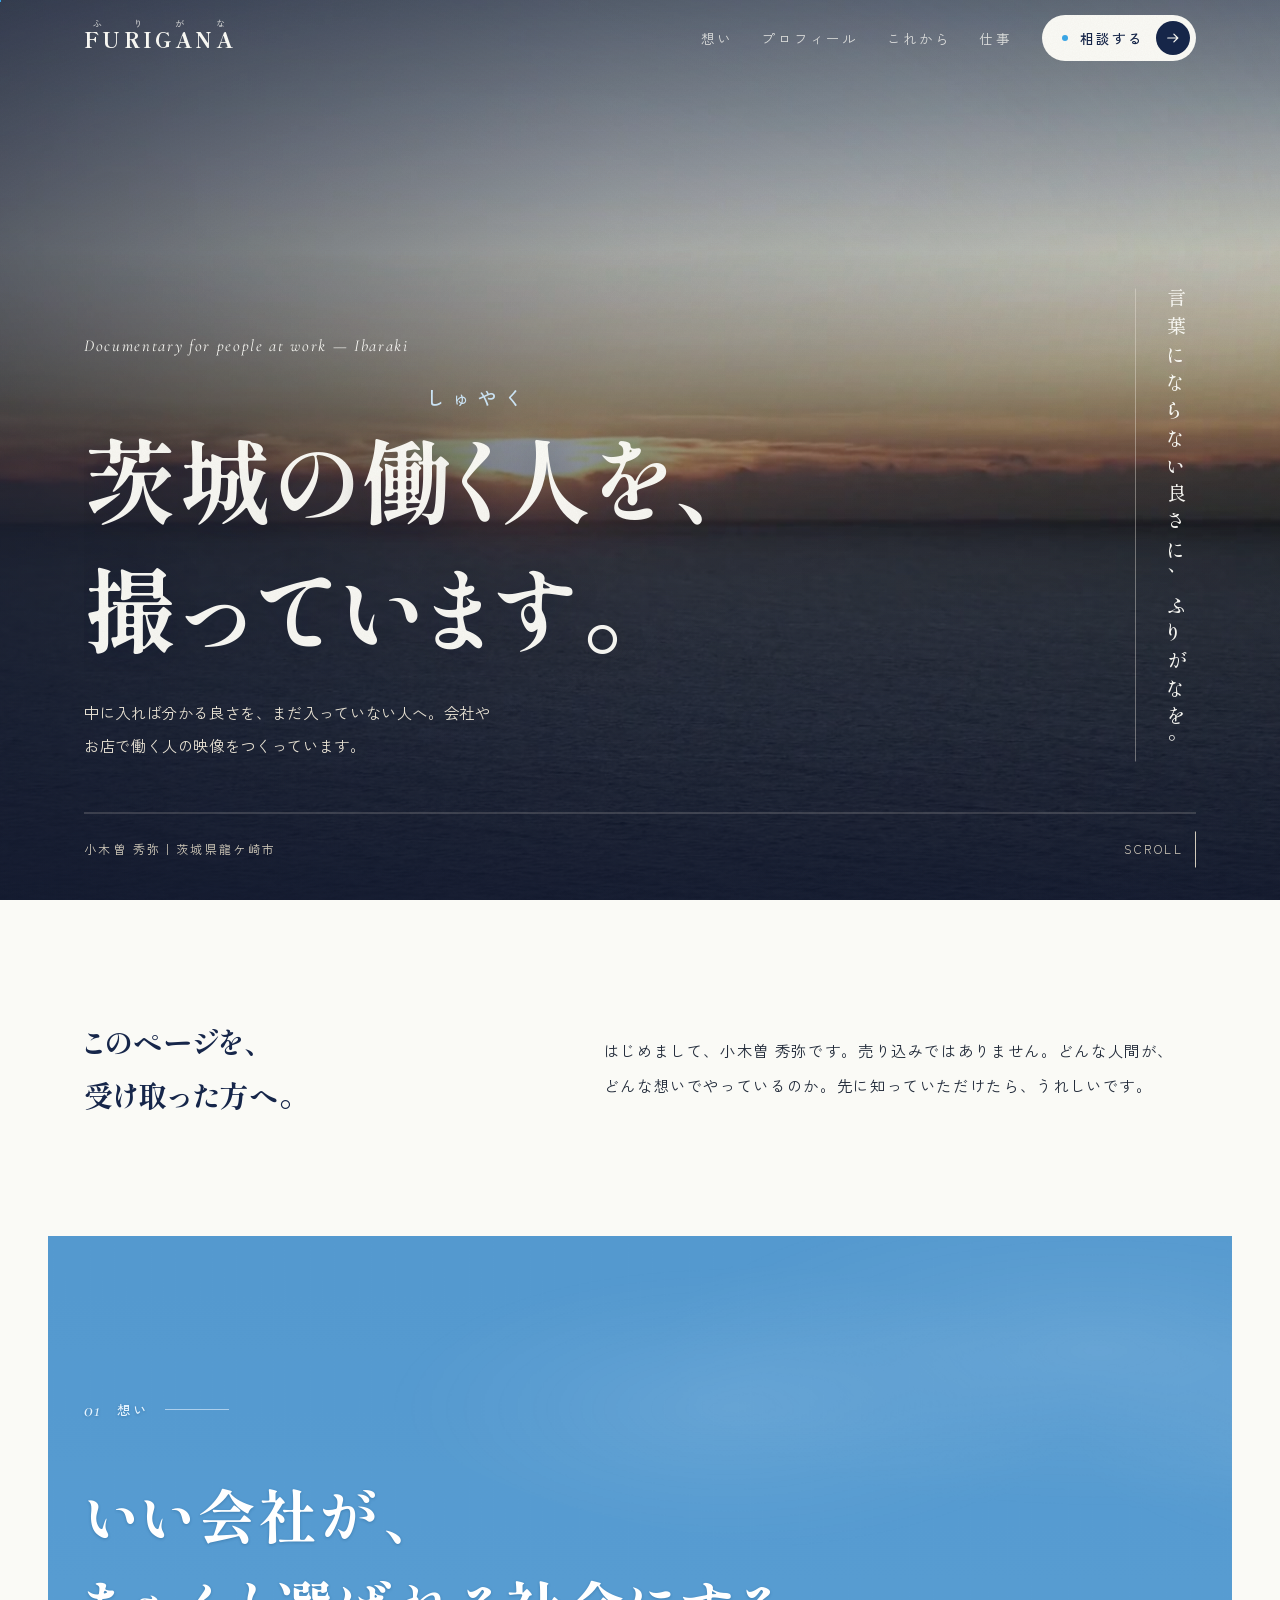
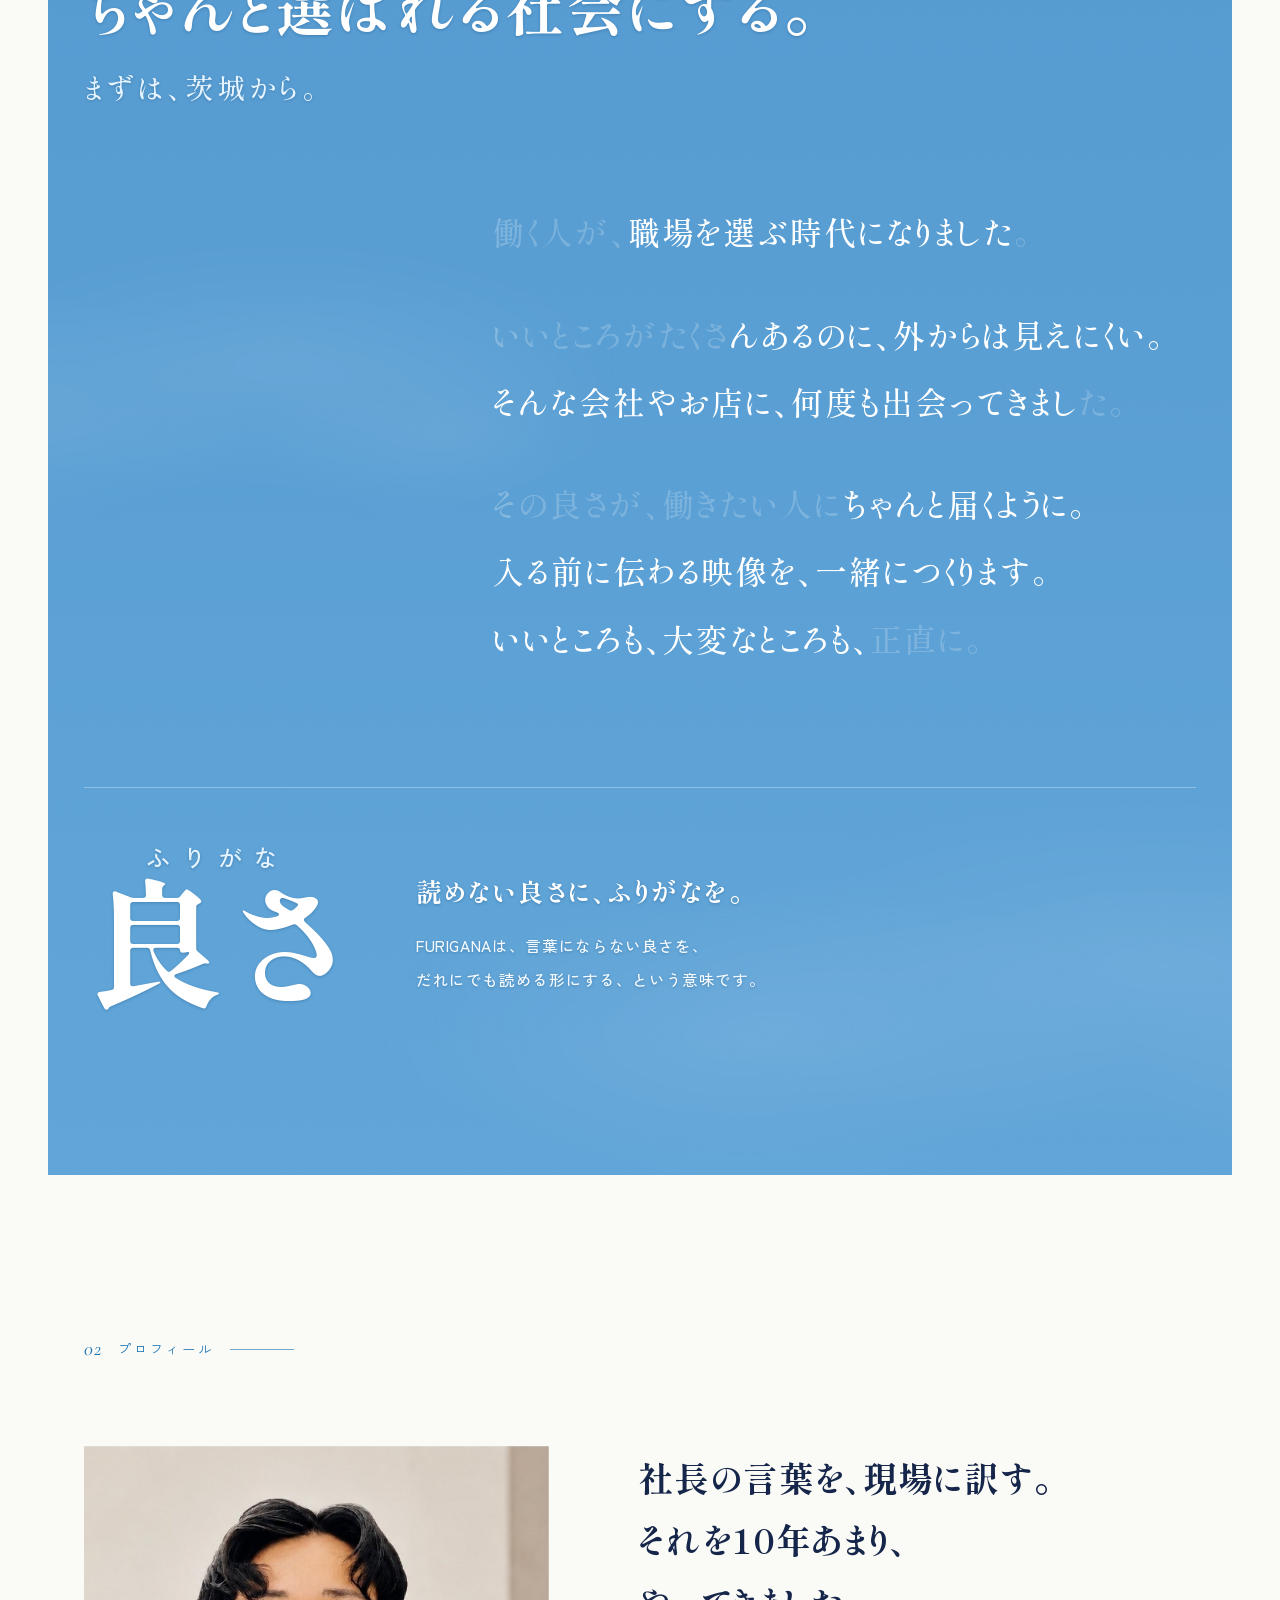
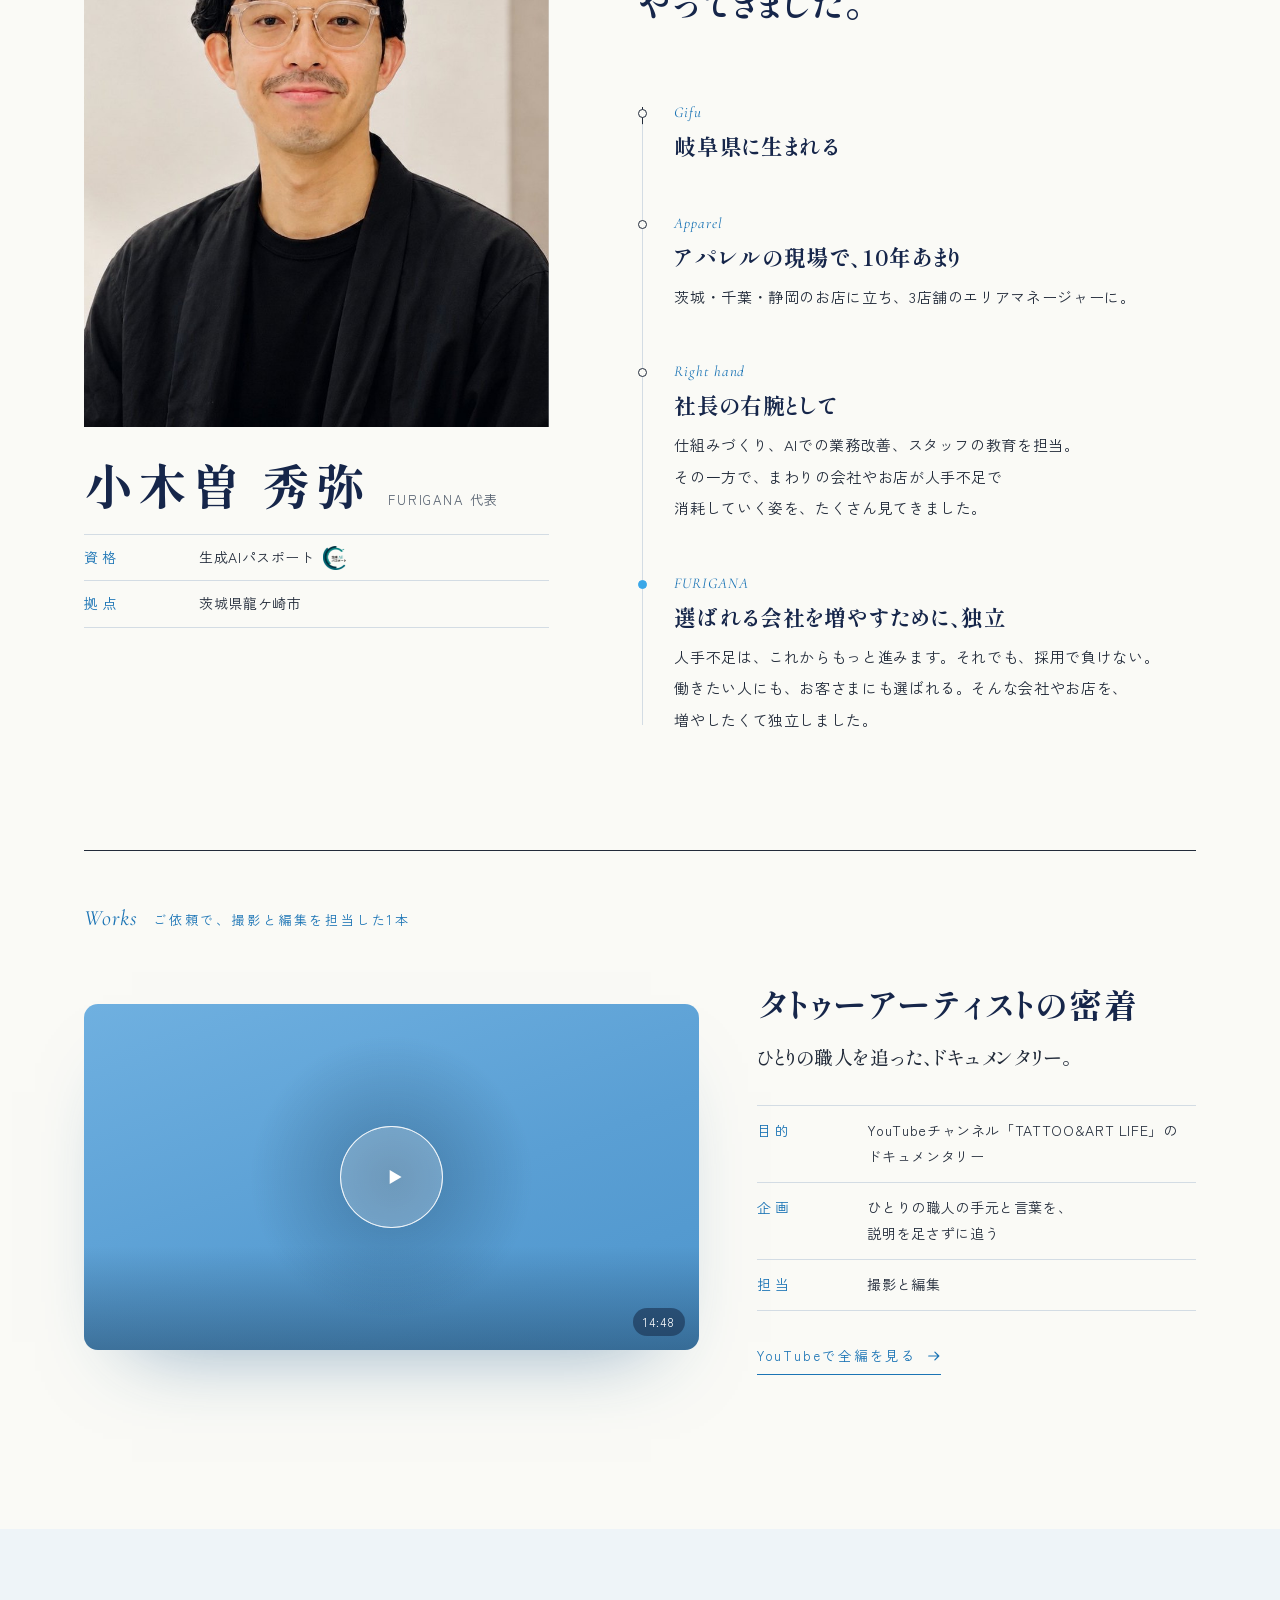
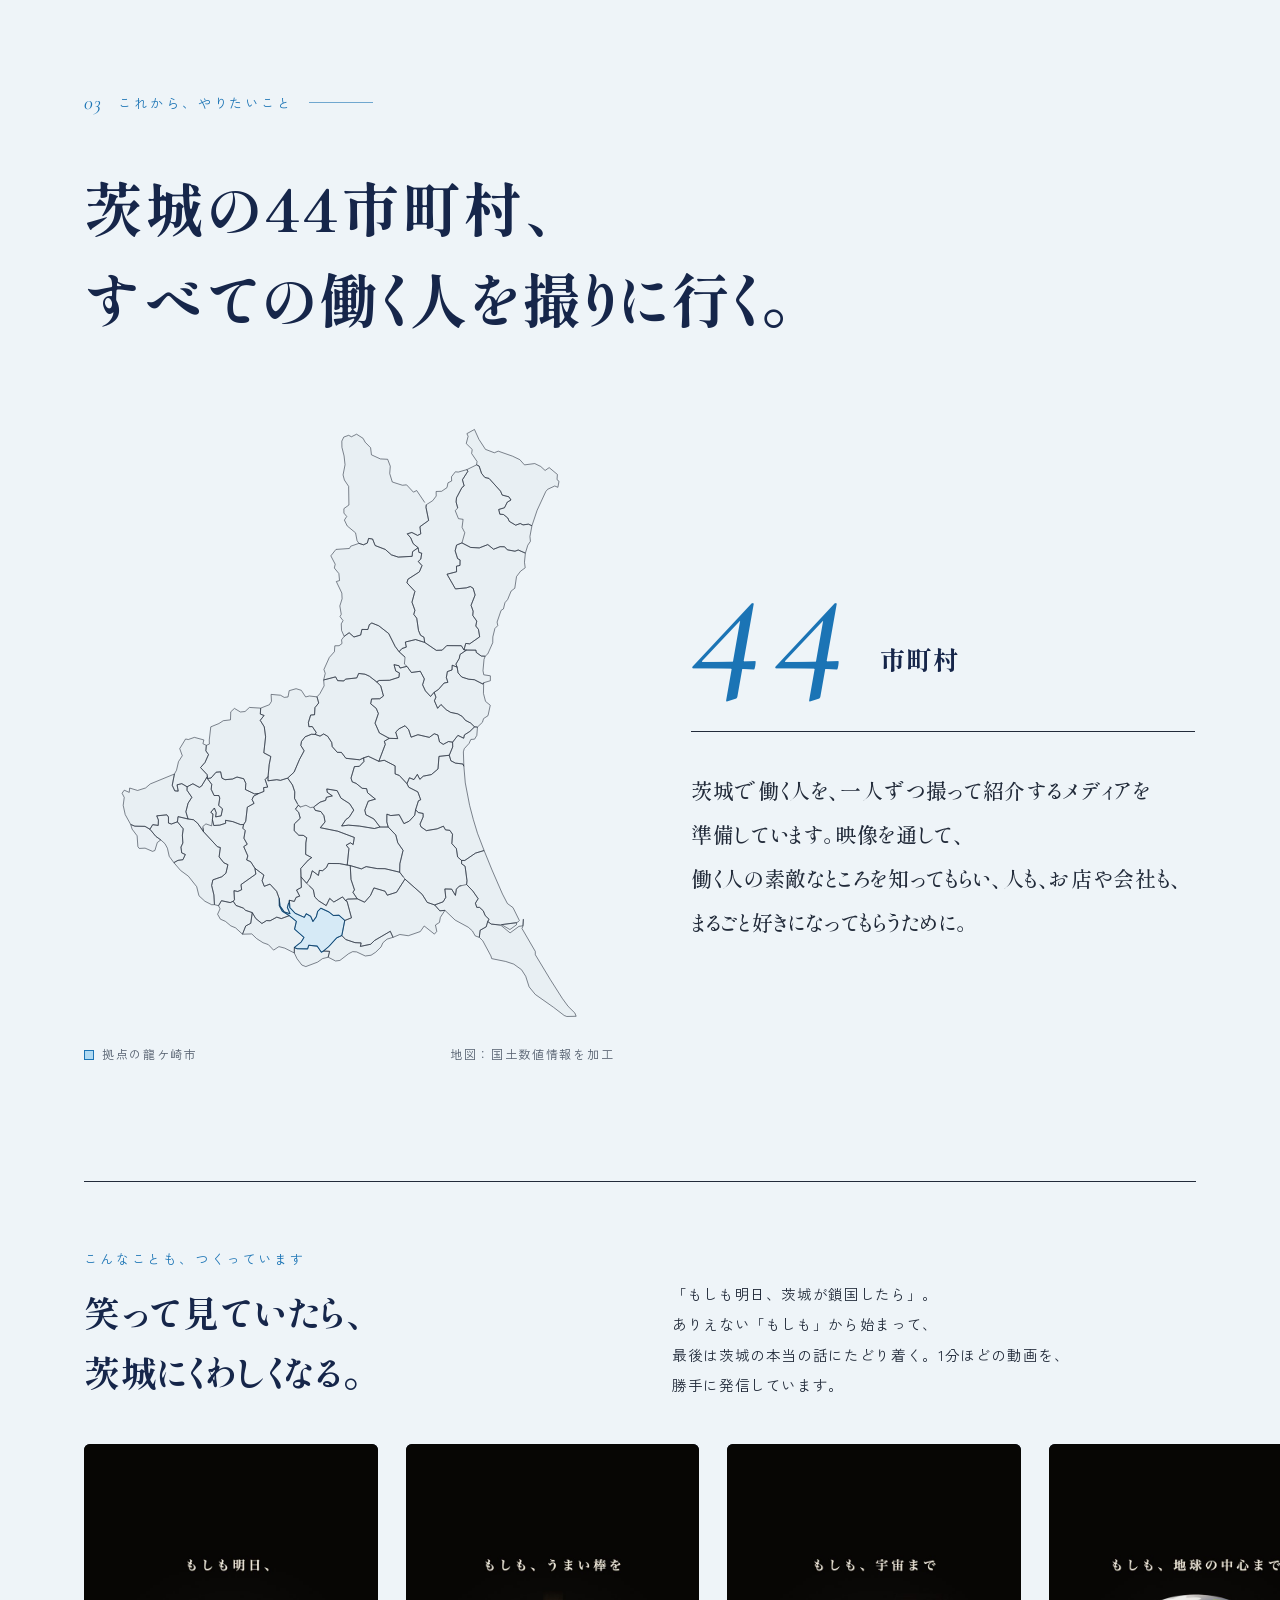
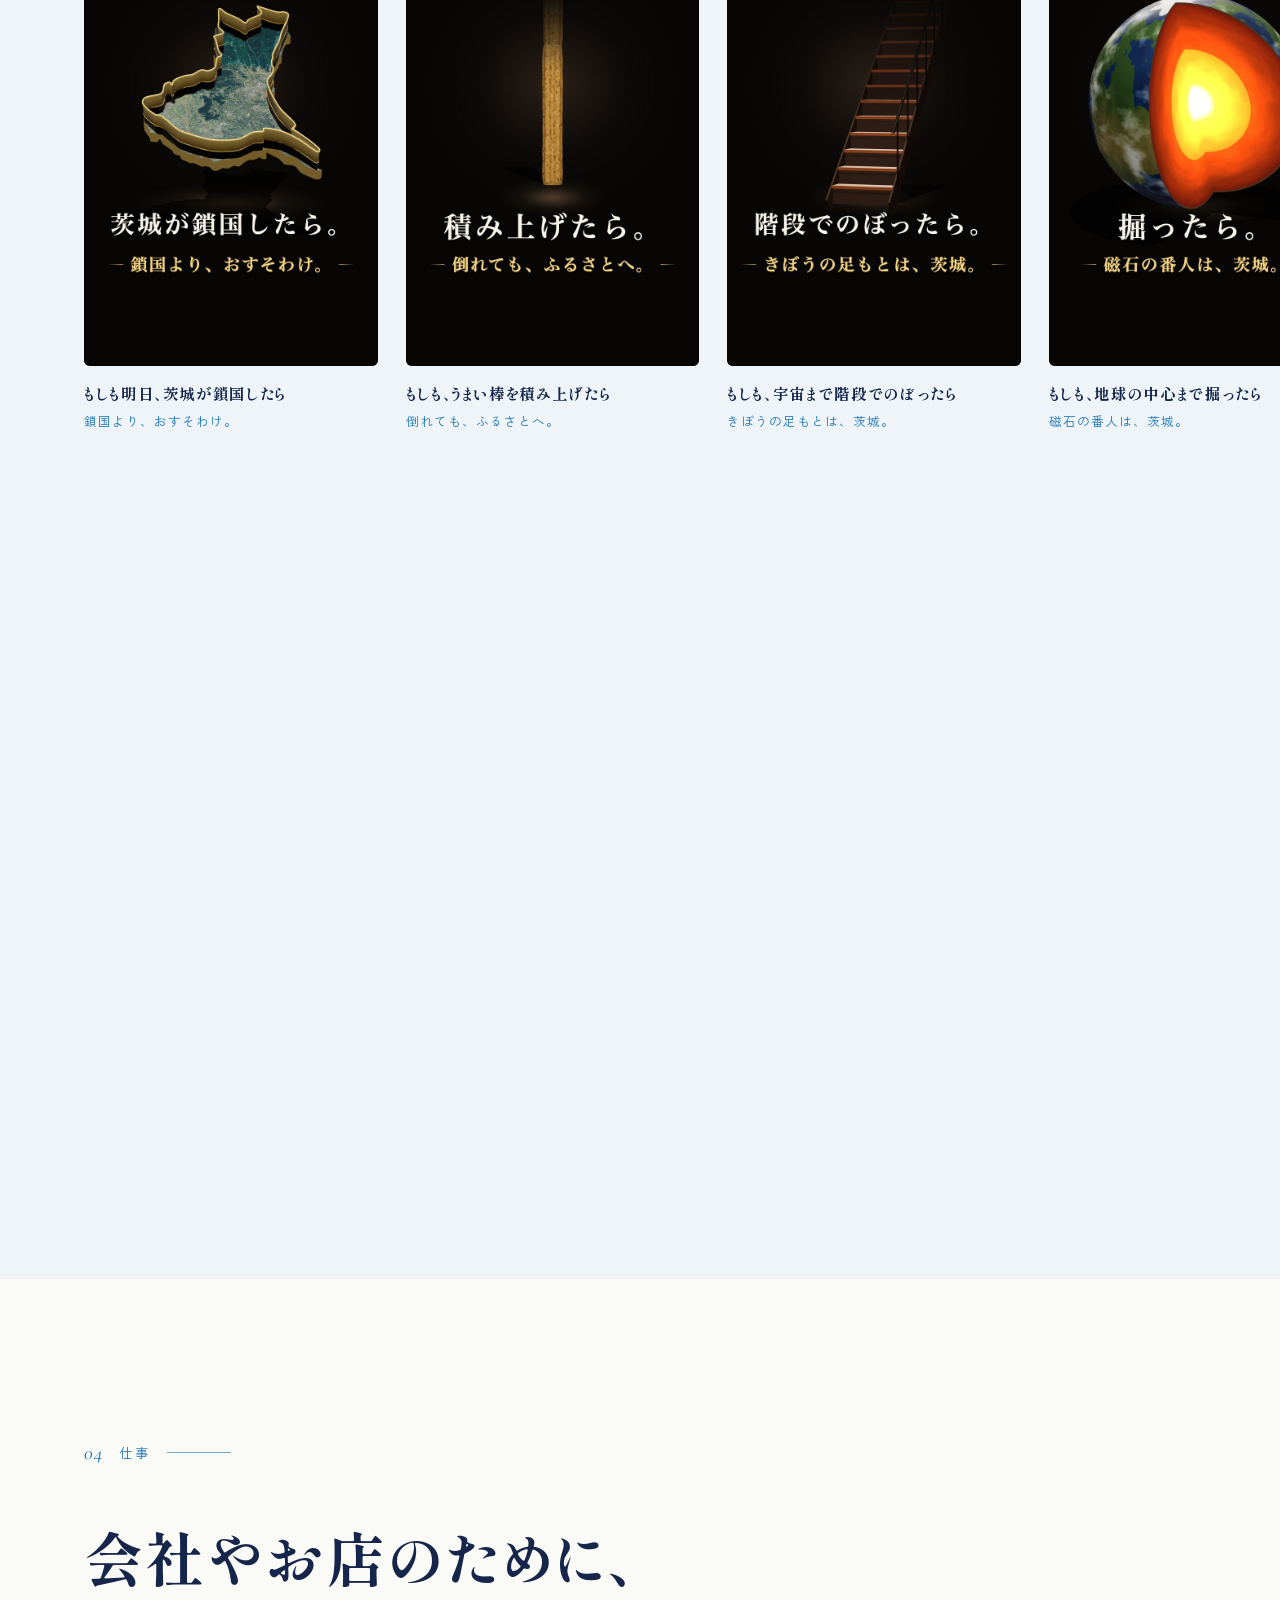
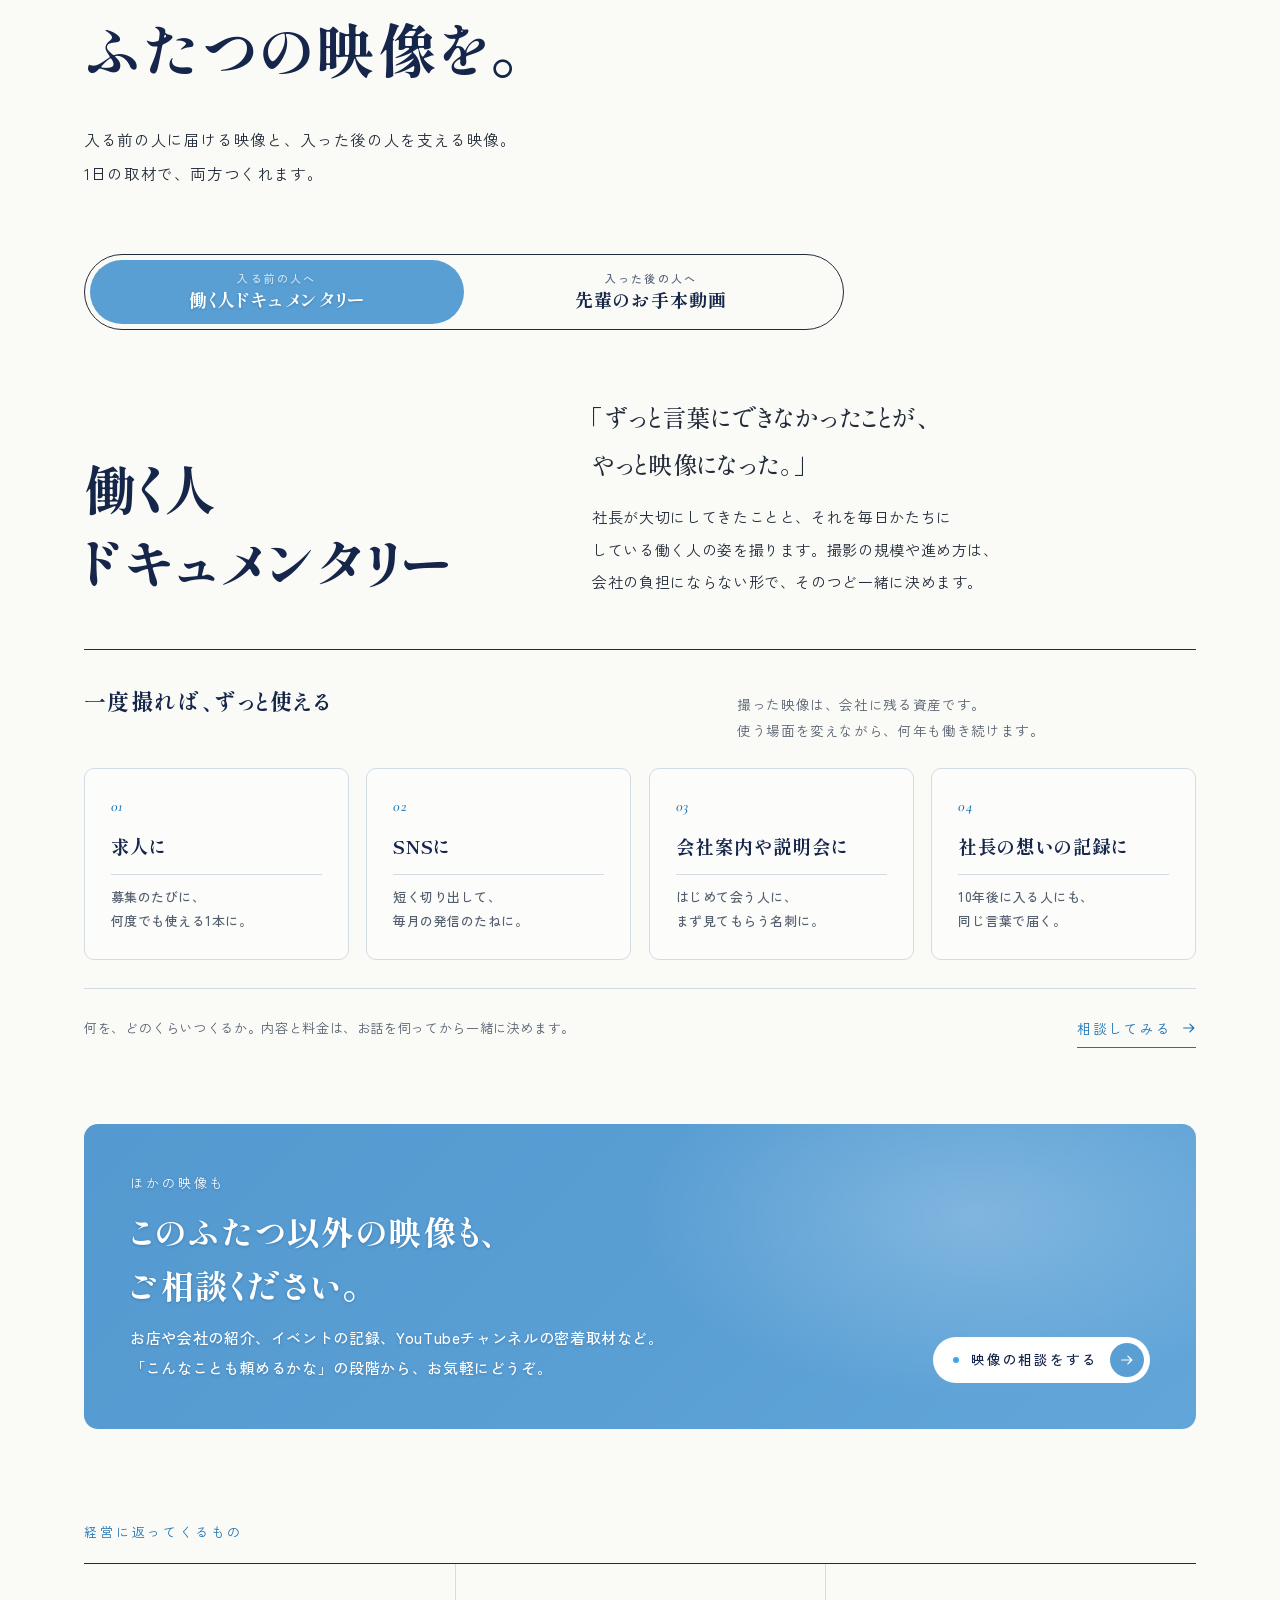
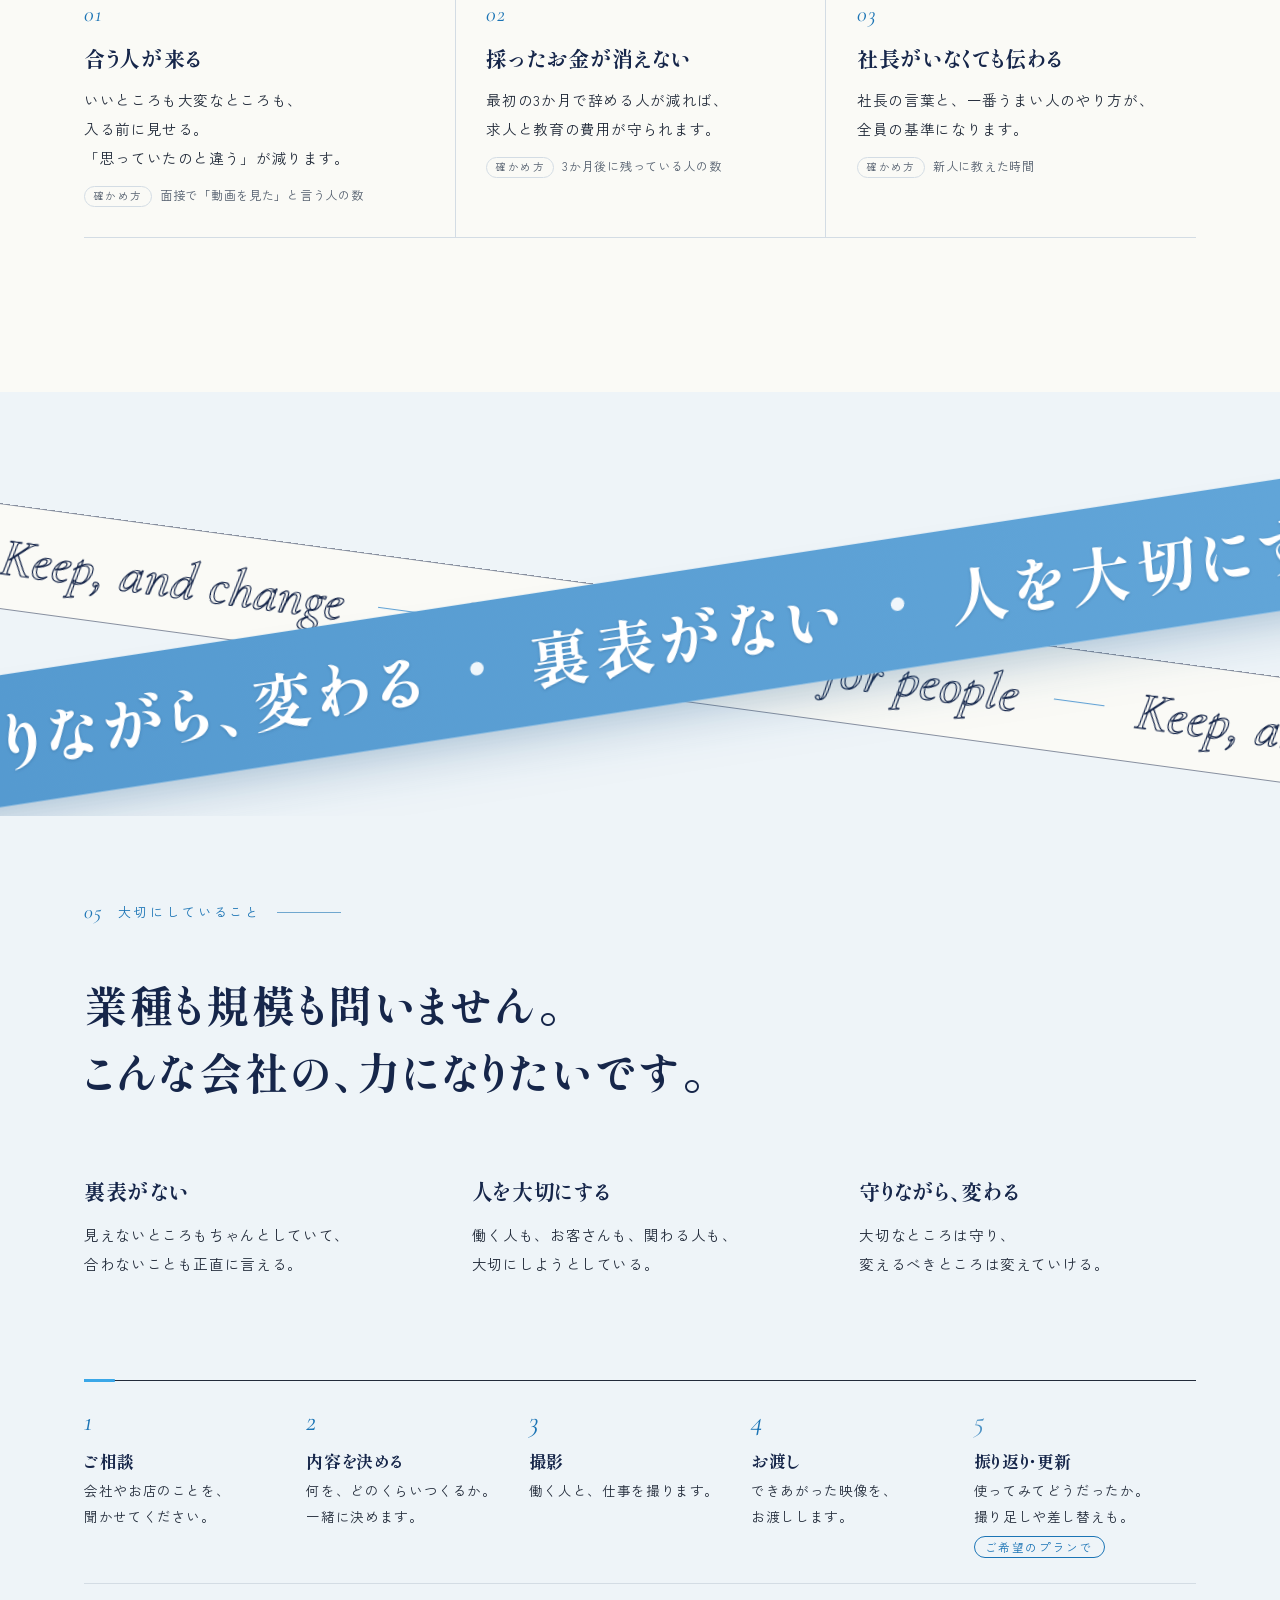
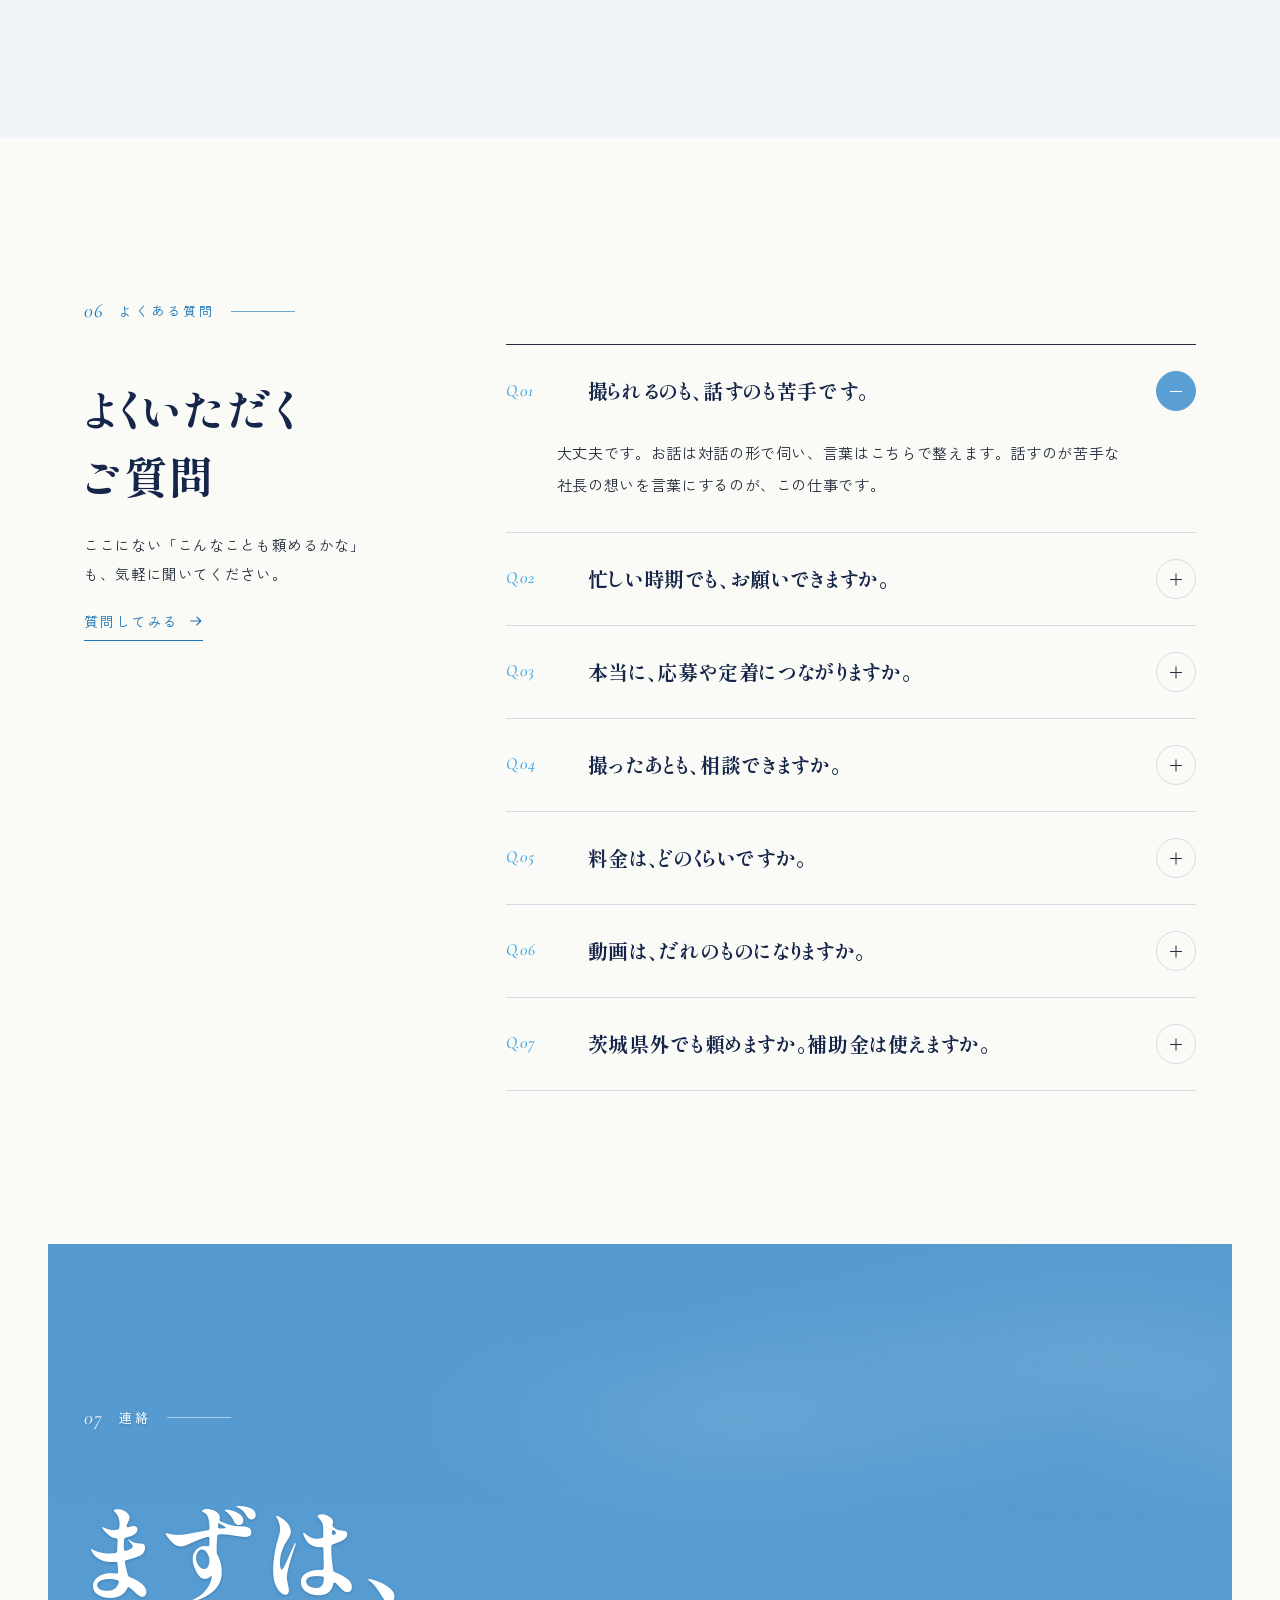
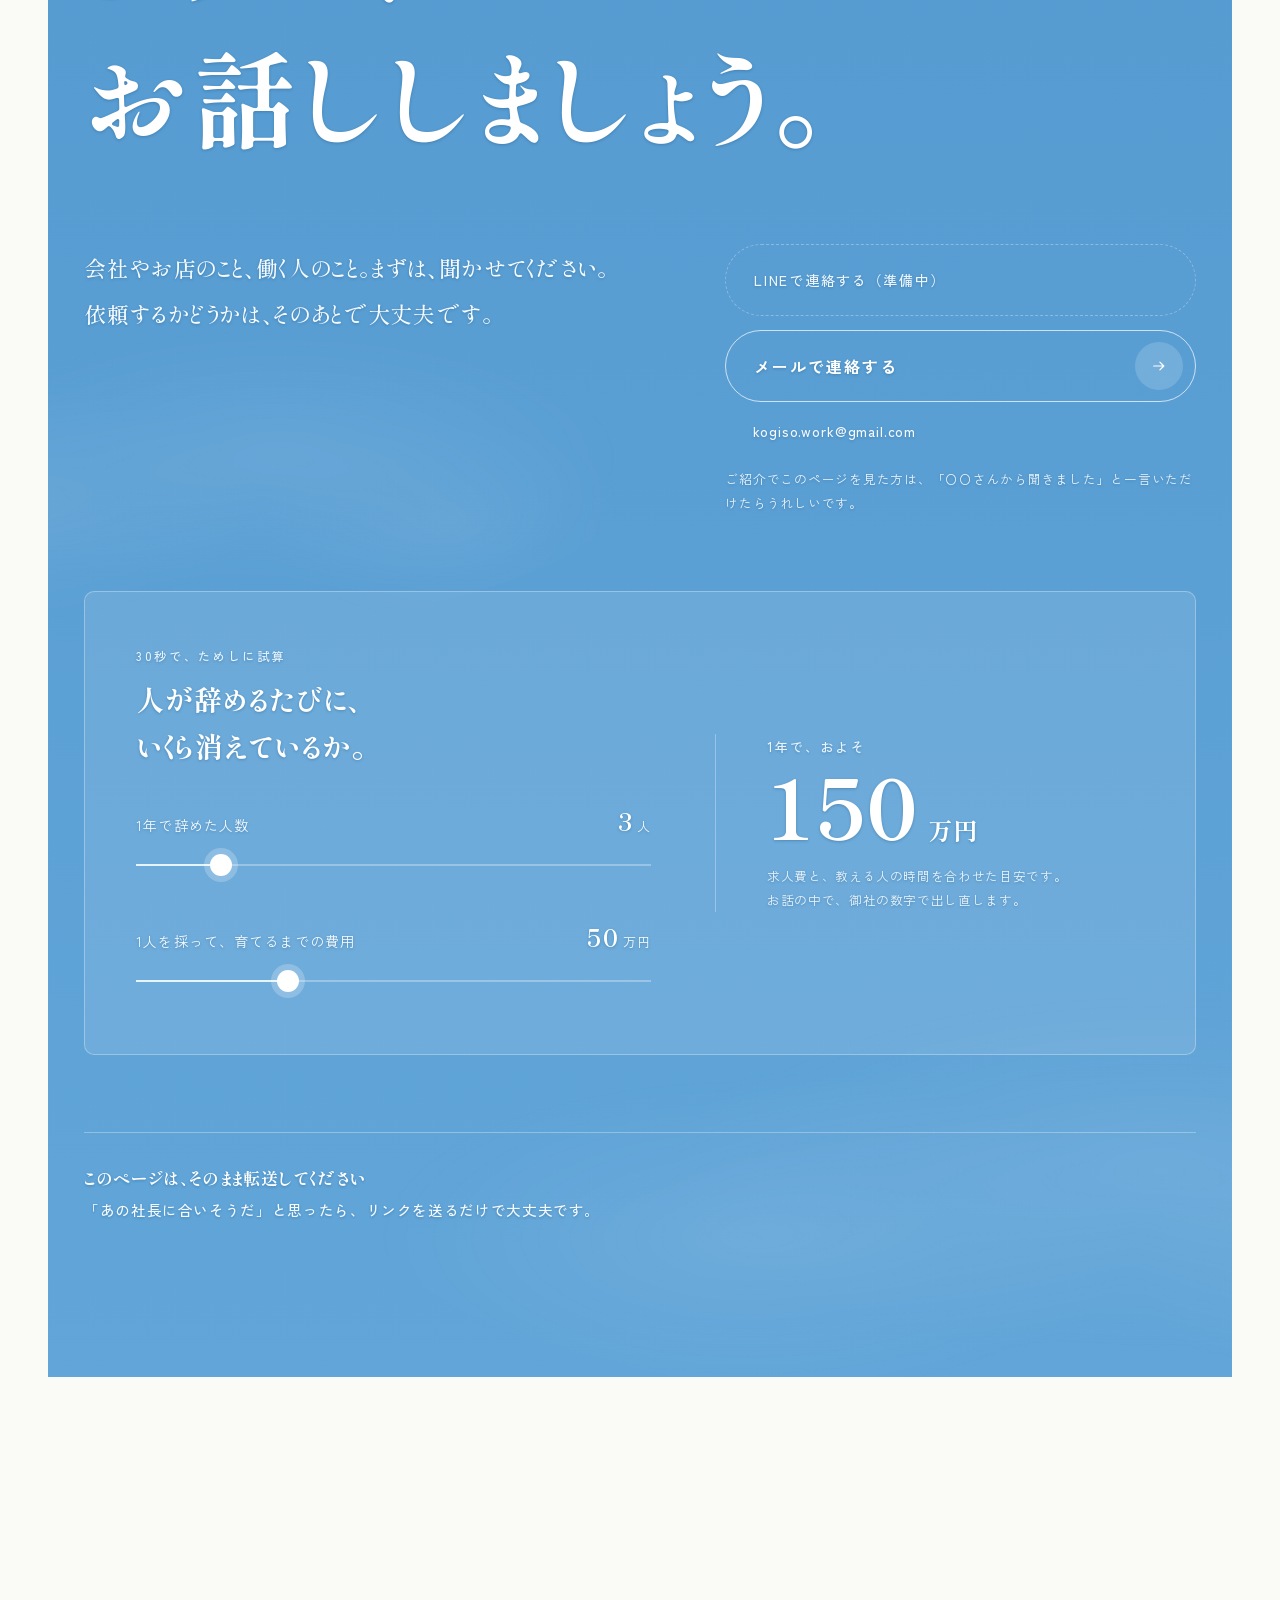
==== index.html @ 8ef6e904 "Add files via upload" ====
<!DOCTYPE html>
<html lang="ja"> <head><meta charset="utf-8"/><meta content="width=device-width, initial-scale=1, viewport-fit=cover" name="viewport"/><title>FURIGANA｜小木曽 秀弥　茨城の働く人を撮っています</title><meta content="茨城県龍ケ崎市を拠点に、会社やお店で働く人の映像をつくっています。働く人ドキュメンタリーと、新人のための先輩のお手本動画。いい会社が、ちゃんと選ばれる社会にする。まずは、茨城から。" name="description"/><meta content="FURIGANA｜茨城の働く人を、撮っています。" property="og:title"/><meta content="言葉にならない良さに、ふりがなを。働く人ドキュメンタリーと、先輩のお手本動画。" property="og:description"/><meta content="website" property="og:type"/><meta content="https://furigana-lp.pages.dev/" property="og:url"/><meta content="summary_large_image" name="twitter:card"/><meta content="https://furigana-lp.pages.dev/images/ogp.jpg" property="og:image"/><meta content="#5A9FD4" name="theme-color"/><link href="data:image/svg+xml,%3Csvg xmlns='http://www.w3.org/2000/svg' viewBox='0 0 64 64'%3E%3Crect width='64' height='64' rx='14' fill='%235A9FD4'/%3E%3Ctext x='32' y='45' font-size='36' text-anchor='middle' fill='%23FFFFFF' font-family='serif'%3E%E3%81%B5%3C/text%3E%3C/svg%3E" rel="icon"/><link href="https://fonts.googleapis.com" rel="preconnect"/><link crossorigin="" href="https://fonts.gstatic.com" rel="preconnect"/><link href="https://fonts.googleapis.com/css2?family=Shippori+Mincho+B1:wght@500;700;800&amp;family=Zen+Kaku+Gothic+New:wght@400;500;700&amp;family=Cormorant+Garamond:ital,wght@0,500;1,500&amp;display=swap" rel="stylesheet"/><script>
  if (!window.matchMedia('(prefers-reduced-motion: reduce)').matches) {
    document.documentElement.classList.add('js-motion');
    // 万一スクリプトが動かなくても、ページが隠れたままにならないように
    setTimeout(function () { if (!window.__ready) document.documentElement.classList.remove('js-motion'); }, 5000);
  }
</script><style>:root{--paper:#fafaf6;--paper2:#eef4f8;--paper3:#e1eaf0;--ink:#222b3a;--sub:#55606f;--rule:#d3dce4;--indigo:#16264a;--indigoRule:#ffffff4d;--night:#131a30;--sky:#5a9fd4;--skyA:#5499cf;--skyB:#62a6d9;--sky2:#5197ce;--skyV:#3aa7e8;--onSoft:#f4faff;--onMute:#eaf5fd;--copper:#1b74b5;--copperL:#bfe3f8;--cream:#fafaf6;--mincho:"Shippori Mincho B1","Hiragino Mincho ProN","Yu Mincho",serif;--gothic:"Zen Kaku Gothic New","Hiragino Sans","Yu Gothic",sans-serif;--latin:"Cormorant Garamond",Georgia,serif;--pad:clamp(20px,5vw,64px);--ease:cubic-bezier(.2,.7,.2,1);--io:cubic-bezier(.76,0,.24,1)}*,:before,:after{box-sizing:border-box}html{-webkit-text-size-adjust:100%}html.lenis,html.lenis body{height:auto}.lenis.lenis-smooth{scroll-behavior:auto!important}.lenis.lenis-stopped{overflow:hidden}body{background:var(--paper);color:var(--ink);font-family:var(--gothic);letter-spacing:.04em;font-feature-settings:"palt" 1;-webkit-font-smoothing:antialiased;text-rendering:optimizelegibility;margin:0;font-size:16px;line-height:2;overflow-x:hidden}body:before{content:"";pointer-events:none;z-index:100;opacity:.3;mix-blend-mode:multiply;background-image:url("data:image/svg+xml,%3Csvg xmlns='http://www.w3.org/2000/svg' width='180' height='180'%3E%3Cfilter id='n'%3E%3CfeTurbulence type='fractalNoise' baseFrequency='.85' numOctaves='3' stitchTiles='stitch'/%3E%3CfeColorMatrix values='0 0 0 0 .35 0 0 0 0 .3 0 0 0 0 .2 0 0 0 .22 0'/%3E%3C/filter%3E%3Crect width='100%25' height='100%25' filter='url(%23n)'/%3E%3C/svg%3E");position:fixed;inset:0}a{color:inherit}img{max-width:100%;display:block}p{margin:0}h1,h2,h3,h4{font-weight:inherit;margin:0}button{font:inherit;color:inherit;cursor:pointer;background:0 0;border:0;padding:0}ruby rt{font-family:var(--gothic);color:var(--copper);letter-spacing:.2em;font-weight:500}::selection{background:var(--copperL);color:var(--indigo)}:focus-visible{outline:2px solid var(--copper);outline-offset:3px}.wrap{max-width:1240px;padding-inline:var(--pad);margin-inline:auto}.latin{font-family:var(--latin);letter-spacing:.04em;font-style:italic}.eyebrow{letter-spacing:.22em;color:var(--copper);align-items:center;gap:16px;font-size:13px;display:flex}.eyebrow:after{content:"";opacity:.6;background:currentColor;flex:0 0 64px;height:1px}.eyebrow .num{font-family:var(--latin);letter-spacing:.06em;font-size:20px;font-style:italic}.dark .eyebrow{color:var(--copperL)}.line{margin-top:-.18em;padding-top:.18em;display:block;overflow:hidden}.line>span{display:inline-block}.intro{z-index:200;color:#fff;pointer-events:none;justify-content:center;align-items:center;display:none;position:fixed;inset:0}.js-motion .intro{pointer-events:auto;display:flex}.intro-p{background:var(--sky);will-change:transform;height:50.5%;position:absolute;left:0;right:0}.intro-top{top:0}.intro-bot{bottom:0}.intro-logo{z-index:1;text-shadow:0 1px 3px #1446734d;flex-direction:column;align-items:center;display:flex;position:relative}.intro b{font-family:var(--mincho);letter-spacing:.22em;margin-right:-.22em;font-size:clamp(30px,4.4vw,52px);font-weight:800}.intro .im{vertical-align:bottom;padding-top:.1em;display:inline-block;overflow:hidden}.intro .im>span{display:inline-block}.js-motion .intro .im>span{transform:translateY(110%)}.js-motion .intro rt span{opacity:0}.js-motion .intro-tag{visibility:hidden}.intro rt{font-family:var(--gothic);letter-spacing:.9em;color:#fff;opacity:.95;font-size:.3em;font-weight:500}.intro rt span{display:inline-block}.intro-line{background:#ffffff47;width:clamp(140px,16vw,220px);height:1px;margin-top:22px;display:block;overflow:hidden}.intro-line i{transform-origin:0;background:#fff;height:100%;display:block;transform:scaleX(0)}.intro-tag{font-family:var(--mincho);letter-spacing:.24em;margin-top:18px;font-size:clamp(13px,1.2vw,15px);font-weight:500}.intro-tag span{display:inline-block}.dark,.menu,.intro,.recommend,.card.is-pick,footer{--cream:#fff;--copper:#e6f4ff;--copperL:#e6f4ff}.wb{display:inline-block}:lang(ja) p,:lang(ja) h1,:lang(ja) h2,:lang(ja) h3,:lang(ja) h4,:lang(ja) dd,:lang(ja) li,:lang(ja) figcaption,:lang(ja) .tab,:lang(ja) .card em,:lang(ja) .card b,:lang(ja) summary{word-break:keep-all;text-wrap:pretty;overflow-wrap:anywhere;line-break:strict}.cursor{will-change:transform;z-index:150;pointer-events:none;background:var(--skyV);min-width:10px;height:10px;color:var(--indigo);letter-spacing:.14em;white-space:nowrap;transition:height .35s var(--ease),min-width .35s var(--ease),padding .35s var(--ease),background .35s,opacity .3s;opacity:0;border-radius:999px;justify-content:center;align-items:center;font-size:12px;font-weight:500;display:none;position:fixed;top:0;left:0;transform:translate(-50%,-50%)}.cursor.on{opacity:1}.cursor:not(.is-link):not(.has-label){box-shadow:0 0 0 2px #ffffffd9}.cursor.is-link{background:#3aa7e833;border:1px solid #ffffffb3;min-width:44px;height:44px}.cursor.has-label{background:var(--cream);height:38px;padding:0 16px;box-shadow:0 6px 24px #131a3038}@media (hover:hover) and (pointer:fine){.js-motion .cursor{display:flex}}.progress{z-index:60;background:var(--skyV);transform-origin:0;height:2px;position:fixed;top:0;left:0;right:0;transform:scaleX(0)}.nav{z-index:50;color:var(--cream);border-bottom:1px solid #0000;transition:background .5s,color .5s,border-color .5s;position:fixed;top:0;left:0;right:0}.nav.is-scrolled{color:var(--indigo);background:#fafaf6f5;border-bottom-color:#d3dce4cc}.nav.menu-open{color:#fff;-webkit-backdrop-filter:none;background:0 0;border-bottom-color:#0000}.nav .wrap{justify-content:space-between;align-items:center;gap:16px;height:76px;display:flex}.brand{align-items:baseline;text-decoration:none;display:flex}.brand b{font-family:var(--mincho);letter-spacing:.16em;font-size:21px;font-weight:800;line-height:1.6}.brand rt{color:currentColor;opacity:.7;font-size:9px}.nav-r{align-items:center;gap:clamp(20px,2.4vw,36px);display:flex}.nav ul{letter-spacing:.16em;align-items:center;gap:clamp(20px,2.2vw,32px);margin:0;padding:0;font-size:13.5px;list-style:none;display:flex}.nav ul a{opacity:.82;padding:8px 0;text-decoration:none;transition:opacity .3s;position:relative}.nav ul a:hover,.nav ul a.is-active{opacity:1}.nav ul a:after{content:"";transform-origin:100%;height:1px;transition:transform .5s var(--ease);background:currentColor;position:absolute;bottom:2px;left:0;right:0;transform:scaleX(0)}.nav ul a:hover:after,.nav ul a.is-active:after{transform-origin:0;transform:scaleX(1)}.pill{letter-spacing:.14em;white-space:nowrap;background:var(--cream);height:46px;color:var(--indigo);transition:background .4s,color .4s,transform .4s var(--ease);border-radius:999px;align-items:center;gap:12px;padding:0 6px 0 20px;font-size:13.5px;font-weight:500;text-decoration:none;display:inline-flex}.pill .dot{background:var(--skyV);border-radius:50%;width:6px;height:6px;animation:2.4s ease-out infinite dot;box-shadow:0 0 #3aa7e880}@keyframes dot{0%{box-shadow:0 0 #3aa7e88c}70%,to{box-shadow:0 0 0 9px #3aa7e800}}.pill .arr{background:var(--indigo);width:34px;height:34px;color:var(--cream);border-radius:50%;place-items:center;transition:background .4s,color .4s;display:grid;overflow:hidden}.pill .arr svg{transition:transform .5s var(--ease)}.pill:hover .arr svg{transform:translate(3px)}.pill:hover{background:var(--copperL)}.nav.is-scrolled:not(.menu-open) .pill{background:var(--sky);color:#fff}.nav.is-scrolled:not(.menu-open) .pill .arr{color:var(--sky);background:#fff}.nav.is-scrolled:not(.menu-open) .pill .dot{background:#fff}.nav.is-scrolled:not(.menu-open) .pill:hover{background:var(--sky2)}.menu-btn{opacity:.9;border:1px solid;border-radius:50%;width:46px;height:46px;display:none;position:relative}.menu-btn i{height:1px;transition:transform .5s var(--ease),top .5s var(--ease);background:currentColor;position:absolute;left:14px;right:14px}.menu-btn i:first-child{top:19px}.menu-btn i:last-child{top:26px}.menu-open .menu-btn i:first-child{top:22px;transform:rotate(45deg)}.menu-open .menu-btn i:last-child{top:22px;transform:rotate(-45deg)}.menu{z-index:49;background:var(--sky);color:var(--cream);padding:96px var(--pad) 40px;clip-path:inset(0 0 100%);visibility:hidden;transition:clip-path .8s var(--io),visibility 0s .8s;flex-direction:column;justify-content:center;display:flex;position:fixed;inset:0}.menu.is-open{clip-path:inset(0);visibility:visible;transition:clip-path .8s var(--io)}.menu a{border-bottom:1px solid var(--indigoRule);font-family:var(--mincho);letter-spacing:.1em;opacity:0;transition:opacity .6s,transform .8s var(--ease);align-items:baseline;gap:18px;padding:14px 0;font-size:30px;font-weight:700;text-decoration:none;display:flex;transform:translateY(18px)}.menu.is-open a{opacity:1;transform:none}.menu a:first-child{transition-delay:.25s}.menu a:nth-child(2){transition-delay:.31s}.menu a:nth-child(3){transition-delay:.37s}.menu a:nth-child(4){transition-delay:.43s}.menu a:nth-child(5){transition-delay:.49s}.menu a .latin{color:var(--copperL);font-size:16px;font-weight:500}.menu p{letter-spacing:.2em;color:var(--onMute);margin-top:32px;font-size:12.5px}@media (width<=860px){.nav ul{display:none}.menu-btn{flex:0 0 42px;width:42px;height:42px;display:block}.menu-btn i{left:13px;right:13px}.menu-btn i:first-child{top:17px}.menu-btn i:last-child{top:24px}.menu-open .menu-btn i:first-child,.menu-open .menu-btn i:last-child{top:20px}.nav .wrap{height:68px}.nav-r{gap:10px}.nav .pill{gap:10px;height:42px;padding:0 5px 0 16px;font-size:13px}.nav .pill .arr{width:32px;height:32px}.brand b{font-size:19px}}@media (width<=430px){.nav .pill .dot{display:none}}.hero{height:100svh;min-height:600px;max-height:1100px;color:var(--cream);background:var(--night);align-items:flex-end;display:flex;position:relative;overflow:hidden}.hero-media{will-change:transform;position:absolute;inset:0}.hero-media video{object-fit:cover;width:100%;height:100%;position:absolute;inset:0}.hero:after{content:"";pointer-events:none;background:linear-gradient(90deg,#131a309e 0%,#131a3047 48%,#131a300d 100%),linear-gradient(#131a308c 0%,#131a301a 28%,#131a304d 58%,#131a30e6 100%);position:absolute;inset:0}.hero-inner{z-index:2;width:100%;padding-bottom:clamp(20px,3vw,32px);position:relative}.hero-grid{grid-template-columns:minmax(0,1fr) auto;align-items:end;gap:clamp(32px,6vw,96px);display:grid}.hero-kicker{font-family:var(--latin);color:var(--cream);opacity:.92;letter-spacing:.1em;font-size:clamp(15px,1.3vw,18px);font-style:italic}.hero h1{font-family:var(--mincho);letter-spacing:.03em;text-shadow:0 2px 40px #131a3059;margin-top:clamp(14px,1.6vw,22px);font-size:clamp(40px,7.2vw,108px);font-weight:700;line-height:1.4}.hero h1 rt{letter-spacing:.42em;color:#cfe8fa;font-size:.2em}.hero-lead{color:#ede7d9;max-width:30em;margin-top:clamp(18px,2vw,28px);font-size:clamp(15px,1.2vw,17px);line-height:2.1}.hero-v{writing-mode:vertical-rl;font-family:var(--mincho);letter-spacing:.46em;border-left:1px solid #f3eee366;padding-left:22px;font-size:clamp(17px,1.5vw,21px);font-weight:500;line-height:2}.hero-foot{letter-spacing:.2em;color:#d9d2c2;border-top:1px solid #f3eee359;justify-content:space-between;align-items:center;gap:16px;margin-top:clamp(28px,4vw,52px);padding-top:18px;font-size:12px;display:flex}.scroll-cue{align-items:center;gap:12px;display:flex}.scroll-cue i{transform-origin:top;width:1px;height:36px;animation:cue 2.4s var(--ease) infinite;background:currentColor;display:block}@keyframes cue{0%{transform:scaleY(0)}45%{transform-origin:top;transform:scaleY(1)}55%{transform-origin:bottom;transform:scaleY(1)}to{transform-origin:bottom;transform:scaleY(0)}}@media (width<=760px){.hero-grid{grid-template-columns:1fr}.hero-v{display:none}.hero h1{line-height:1.5}}.referral{grid-template-columns:minmax(0,1fr) minmax(0,1.3fr);align-items:center;gap:clamp(20px,5vw,80px);padding-block:clamp(72px,9vw,128px);display:grid}.referral h2{font-family:var(--mincho);color:var(--indigo);font-size:clamp(22px,2.3vw,30px);font-weight:700;line-height:1.8}.referral p{font-size:15.5px;line-height:2.3}@media (width<=760px){.referral{grid-template-columns:1fr}}.from{letter-spacing:.16em;color:var(--copper);align-items:center;gap:10px;margin-bottom:14px;font-size:13px;display:inline-flex}.from:before{content:"";background:currentColor;width:28px;height:1px}.from[hidden]{display:none}.sec{padding-block:clamp(96px,12vw,176px)}.dark{background:var(--paper);color:var(--onSoft);position:relative;overflow:hidden}.dark>.sky-fx{background:linear-gradient(180deg,var(--skyA) 0%,var(--sky) 45%,var(--skyB) 100%);transform-origin:50% 0;backface-visibility:hidden}.js-motion main .dark>.sky-fx{will-change:transform}.dark>.wrap{z-index:1;position:relative}.dark,.menu,.recommend,.card.is-pick,footer,.tab.is-on,.nav.is-scrolled:not(.menu-open) .pill{text-shadow:0 1px 3px #14467352}.omoi-body{text-shadow:none}.dark p,.dark li,footer p,.card.is-pick li,.recommend p{font-weight:500}.dark .primary,.recommend .pill,.card .pick{text-shadow:none}.sky-fx{pointer-events:none;z-index:0;position:absolute;inset:0;overflow:hidden}.sky-fx i{will-change:transform;display:block;position:absolute}.sky-fx i:before{content:"";opacity:.5;will-change:transform;background:radial-gradient(closest-side at 30% 60%,#fff3,#ffffff12 55%,#0000 100%),radial-gradient(closest-side at 62% 44%,#ffffff38,#ffffff14 55%,#0000 100%),radial-gradient(closest-side at 80% 66%,#ffffff24,#ffffff0d 55%,#0000 100%);border-radius:50%;position:absolute;inset:-20%}.sky-fx i:first-child{width:min(70vw,900px);height:260px;top:4%;right:-12%}.sky-fx i:nth-child(2){width:min(60vw,720px);height:220px;top:46%;left:-18%}.sky-fx i:nth-child(3){width:min(80vw,1000px);height:300px;bottom:-6%;right:-20%}.sky-fx i:first-child:before{animation:90s linear infinite alternate drift}.sky-fx i:nth-child(2):before{opacity:.38;animation:120s linear infinite alternate-reverse drift}.sky-fx i:nth-child(3):before{opacity:.42;animation:150s linear infinite alternate drift}.sky-fx b{opacity:0;will-change:transform;background:radial-gradient(closest-side,#ffffff21,#0000 100%);border-radius:50%;width:560px;height:560px;margin:-280px 0 0 -280px;transition:opacity .6s;position:absolute;top:0;left:0}.sky-fx.lit b{opacity:1}@keyframes drift{0%{transform:translate(-6%)}to{transform:translate(10%)}}@media (prefers-reduced-motion:reduce){.sky-fx i:before{animation:none}}.tone{background:var(--paper2)}.h2{font-family:var(--mincho);letter-spacing:.04em;color:var(--indigo);margin-top:clamp(28px,3vw,40px);font-size:clamp(30px,4.6vw,64px);font-weight:700;line-height:1.55}.h2.m{font-size:clamp(26px,3.4vw,44px)}.dark .h2{color:var(--cream)}.h2 .sub{color:var(--copper);letter-spacing:.14em;margin-top:.5em;font-size:.48em;font-weight:500;display:block}.dark .h2 .sub{color:var(--copperL)}.lead{max-width:34em;margin-top:28px;font-size:15.5px;line-height:2.2}.omoi-body{max-width:22em;font-family:var(--mincho);letter-spacing:.06em;color:var(--cream);margin-top:clamp(56px,7vw,104px);margin-left:auto;font-size:clamp(20px,2.5vw,34px);font-weight:500;line-height:2.1}.omoi-body p+p{margin-top:1.1em}.furigana-demo{border-top:1px solid var(--indigoRule);grid-template-columns:auto minmax(0,1fr);align-items:center;gap:clamp(24px,5vw,80px);margin-top:clamp(72px,9vw,136px);padding-top:clamp(36px,4vw,56px);display:grid}.furigana-demo .big{font-family:var(--mincho);color:var(--cream);letter-spacing:.06em;font-size:clamp(72px,11vw,168px);font-weight:700;line-height:1.2}.furigana-demo .big rt{color:var(--copperL);letter-spacing:.5em;font-size:.17em}.furigana-demo p{max-width:28em;font-size:15.5px;line-height:2.2}.furigana-demo strong{font-family:var(--mincho);color:var(--cream);letter-spacing:.08em;margin-bottom:12px;font-size:clamp(20px,2vw,26px);font-weight:700;display:block}@media (width<=700px){.furigana-demo{grid-template-columns:1fr}.omoi-body{margin-left:0}}.kogiso-grid{grid-template-columns:minmax(0,5fr) minmax(0,6fr);align-items:start;gap:clamp(40px,7vw,120px);margin-top:clamp(48px,6vw,80px);display:grid}.kogiso-side{position:sticky;top:112px}.portrait{aspect-ratio:4/5;background:var(--paper3);margin:0;position:relative;overflow:hidden}.portrait img{object-fit:cover;width:100%;height:100%;position:absolute;inset:0}.js-motion .portrait{clip-path:inset(0 0 100%)}.name{flex-wrap:wrap;align-items:baseline;gap:18px;margin-top:26px;display:flex}.name b{font-family:var(--mincho);letter-spacing:.1em;color:var(--indigo);font-size:clamp(34px,3.8vw,50px);font-weight:800;line-height:1.3}.name span{color:var(--sub);letter-spacing:.14em;font-size:13px}.creds{border-top:1px solid var(--rule);margin:18px 0 0}.creds div{border-bottom:1px solid var(--rule);grid-template-columns:4.5em minmax(0,1fr);gap:12px;padding:10px 0;font-size:14px;line-height:1.8;display:grid}.creds dt{color:var(--copper);letter-spacing:.3em}.creds div:has(.cred-pass){align-items:center}.cred-pass{align-items:center;gap:8px;display:flex}.cred-pass img{flex:none;width:auto;height:1.7em}.kogiso-lead{font-family:var(--mincho);color:var(--indigo);font-size:clamp(24px,2.7vw,36px);font-weight:700;line-height:1.8}.timeline{margin:clamp(40px,5vw,64px) 0 0;padding:0 0 0 36px;list-style:none;position:relative}.timeline .track{background:var(--rule);width:1px;position:absolute;top:10px;bottom:10px;left:4px}.timeline .fill{background:var(--ink);transform-origin:top;width:1px;position:absolute;top:10px;bottom:10px;left:4px}.timeline li{padding-bottom:clamp(30px,3.6vw,44px);position:relative}.timeline li:last-child{padding-bottom:0}.timeline li:before{content:"";background:var(--paper);border:1px solid var(--ink);border-radius:50%;width:9px;height:9px;position:absolute;top:12px;left:-36px}.timeline li.now:before{background:var(--skyV);border-color:var(--skyV)}.timeline .when{font-family:var(--latin);color:var(--copper);letter-spacing:.06em;font-size:15px;font-style:italic}.timeline h3{font-family:var(--mincho);color:var(--indigo);font-size:clamp(19px,1.7vw,22px);font-weight:700;line-height:1.7}.timeline p:not(.when){margin-top:6px;font-size:15px;line-height:2.1}@media (width<=860px){.kogiso-grid{grid-template-columns:1fr}.kogiso-side{position:static}.portrait{max-width:440px}}.ima-grid{grid-template-columns:minmax(0,1.05fr) minmax(0,1fr);align-items:center;gap:clamp(40px,6vw,104px);margin-top:clamp(48px,6vw,80px);display:grid}.map-wrap svg{width:100%;height:auto;display:block;overflow:visible}.map-wrap .city{fill:#1d284706;stroke:var(--ink);stroke-width:.6px;stroke-linejoin:round;transition:fill .4s}.map-wrap .city:hover{fill:#3aa7e829}.map-wrap .home{fill:#3aa7e83d;stroke:var(--copper);stroke-width:1.1px}.home-key{vertical-align:-1px;border:1px solid var(--copper);background:#3aa7e859;width:10px;height:10px;margin-right:8px;display:inline-block}.map-caption{letter-spacing:.14em;color:var(--sub);flex-wrap:wrap;justify-content:space-between;gap:4px 16px;margin-top:16px;font-size:12px;display:flex}.big44{color:var(--indigo);align-items:baseline;gap:14px;display:flex}.big44 b{font-family:var(--latin);color:var(--copper);font-variant-numeric:tabular-nums;min-width:1.05em;font-size:clamp(104px,13vw,184px);font-style:italic;font-weight:500;line-height:.9}.big44 span{font-family:var(--mincho);font-size:clamp(20px,2vw,26px);font-weight:700}.ima-lead{border-top:1px solid var(--ink);font-family:var(--mincho);max-width:24em;margin-top:clamp(24px,3vw,40px);padding-top:clamp(24px,3vw,36px);font-size:clamp(17px,1.7vw,21px);font-weight:500;line-height:2.1}.acts{border-top:1px solid var(--ink);margin:clamp(32px,4vw,48px) 0 0;padding:0;list-style:none}.acts li{border-bottom:1px solid var(--rule);grid-template-columns:52px minmax(0,1fr);gap:6px 16px;padding:24px 0;display:grid}.acts .n{font-family:var(--latin);color:var(--copper);font-size:22px;font-style:italic;line-height:1.6}.acts h3{font-family:var(--mincho);color:var(--indigo);font-size:19px;font-weight:700;line-height:1.7}.acts p{grid-column:2;font-size:14.5px;line-height:2}.acts .tag{letter-spacing:.18em;color:var(--copper);border:1px solid;border-radius:999px;grid-column:2;justify-self:start;margin-top:4px;padding:1px 12px;font-size:11.5px;text-decoration:none}@media (width<=900px){.ima-grid{grid-template-columns:1fr}}.ig{border-top:1px solid var(--ink);margin-top:clamp(80px,9vw,136px);padding-top:clamp(40px,5vw,64px)}.ig-head{grid-template-columns:minmax(0,1fr) minmax(0,1fr);align-items:end;gap:20px clamp(32px,5vw,80px);display:grid}.ig-k{letter-spacing:.22em;color:var(--copper);font-size:13px}.ig-head h3{font-family:var(--mincho);color:var(--indigo);margin-top:10px;font-size:clamp(24px,2.8vw,36px);font-weight:700;line-height:1.65}.ig-d{font-size:14.5px;line-height:2.1}.ig-row{grid-template-columns:repeat(4,minmax(0,1fr));gap:clamp(12px,1.8vw,24px);margin-top:clamp(28px,3.4vw,44px);display:grid}.ig-card{color:inherit;text-decoration:none;display:block}.ig-img{aspect-ratio:9/16;background:var(--night);border-radius:6px;display:block;position:relative;overflow:hidden}.ig-img img,.ig-img video{object-fit:cover;width:100%;height:100%;transition:transform 1.4s var(--ease),opacity .8s;position:absolute;inset:0}.ig-img video{opacity:0}.ig-img video.on{opacity:1}.ig-card:hover .ig-img img,.ig-card:hover .ig-img video{transform:scale(1.05)}.ig-t{font-family:var(--mincho);color:var(--indigo);margin-top:14px;font-size:15.5px;font-weight:700;line-height:1.7;display:block}.ig-s{letter-spacing:.08em;color:var(--copper);margin-top:2px;font-size:12.5px;display:block}.ig-more{text-align:right;margin-top:28px}.tlink{letter-spacing:.14em;color:var(--copper);transition:background-size .5s var(--ease);background:linear-gradient(currentColor,currentColor) 0 100%/100% 1px no-repeat;align-items:center;gap:10px;padding:6px 0;font-size:13.5px;text-decoration:none;display:inline-flex}.tlink:hover{background-position:100% 100%;background-size:0 1px}.tlink svg{transition:transform .5s var(--ease)}.tlink:hover svg{transform:translate(4px)}@media (width<=760px){.ig-head{grid-template-columns:1fr}.ig-row{margin-inline:calc(var(--pad) * -1);padding-inline:var(--pad);scroll-snap-type:x mandatory;scroll-padding-inline:var(--pad);-webkit-overflow-scrolling:touch;scrollbar-width:none;gap:14px;display:flex;overflow-x:auto}.ig-row::-webkit-scrollbar{display:none}.ig-card{scroll-snap-align:start;flex:0 0 64%}.ig-more{text-align:left}}.svcs{margin-top:clamp(56px,6vw,88px)}.svc{border-top:1px solid var(--ink);grid-template-columns:minmax(0,5fr) minmax(0,7fr);align-items:start;gap:clamp(36px,6vw,96px);padding-block:clamp(56px,7vw,96px);display:grid}.svc+.svc{border-top:1px solid var(--rule)}.svc-l{position:sticky;top:120px}.svc .for{letter-spacing:.22em;color:var(--copper);align-items:center;gap:10px;font-size:12.5px;display:inline-flex}.svc .for:before{content:"";background:currentColor;border-radius:50%;width:6px;height:6px}.svc h3{font-family:var(--mincho);color:var(--indigo);letter-spacing:.06em;margin-top:14px;font-size:clamp(30px,3.7vw,50px);font-weight:800;line-height:1.4}.svc .quote{font-family:var(--mincho);margin-top:22px;font-size:clamp(19px,1.9vw,24px);font-weight:500;line-height:1.95}.svc .quote rt{font-size:.42em}.svc .desc{margin-top:18px;font-size:15px;line-height:2.15}.plans{border-top:1px solid var(--ink)}.plan{border-bottom:1px solid var(--rule);transition:padding .5s var(--ease);grid-template-columns:minmax(0,1fr) auto;align-items:baseline;gap:6px 24px;padding:24px 0;display:grid;position:relative}.plan:before{content:"";inset:0 calc(var(--pad) * -.4);opacity:0;pointer-events:none;background:#1d28470a;transition:opacity .4s;position:absolute}.plan:hover:before{opacity:1}.plan>*{position:relative}.plan .pn{flex-wrap:wrap;align-items:baseline;gap:12px;display:flex}.plan .pn b{font-family:var(--mincho);color:var(--indigo);font-size:21px;font-weight:700}.plan .pn em{color:var(--sub);letter-spacing:.08em;font-size:13px;font-style:normal}.plan .pick{letter-spacing:.18em;color:var(--cream);background:var(--copper);border-radius:999px;padding:1px 12px;font-size:11px;line-height:1.8}.plan .pr{text-align:right;white-space:nowrap}.plan .pr b{font-family:var(--mincho);color:var(--indigo);letter-spacing:.02em;font-size:27px;font-weight:700}.plan .pr span{font-size:13px}.plan .pi{font-size:14px;line-height:1.95}.plan .ph2{text-align:right;color:var(--sub);letter-spacing:.08em;white-space:nowrap;font-size:11.5px}.plans-note{color:var(--sub);margin-top:16px;font-size:13px;line-height:2}@media (width<=900px){.svc{grid-template-columns:1fr}.svc-l{position:static}}@media (width<=560px){.plan .pi{grid-column:1/-1}.plan .ph2{text-align:left;grid-column:1/-1}}.price-note{border-top:1px solid var(--rule);color:var(--sub);margin-top:28px;padding-top:20px;font-size:13px;line-height:2}.returns-k{letter-spacing:.22em;color:var(--copper);margin-top:clamp(64px,7vw,104px);font-size:13px}.returns{border-top:1px solid var(--ink);grid-template-columns:repeat(3,minmax(0,1fr));margin-top:18px;display:grid}.returns div{border-bottom:1px solid var(--rule);padding:28px clamp(16px,2.4vw,32px) 30px 0}.returns div+div{border-left:1px solid var(--rule);padding-left:clamp(16px,2.4vw,32px)}.returns .n{font-family:var(--latin);color:var(--copper);font-size:22px;font-style:italic}.returns h4{font-family:var(--mincho);color:var(--indigo);margin-top:6px;font-size:21px;font-weight:700;line-height:1.6}.returns p{margin-top:10px;font-size:14.5px;line-height:2}.returns small{color:var(--sub);letter-spacing:.06em;margin-top:12px;font-size:12px;line-height:1.8;display:block}.returns small:before{content:"確かめ方";border:1px solid var(--rule);letter-spacing:.14em;border-radius:999px;margin-right:8px;padding:0 8px;font-size:10.5px;display:inline-block}@media (width<=860px){.returns{grid-template-columns:1fr}.returns div+div{border-left:0;padding-left:0}}.recommend{background:var(--sky);color:var(--onSoft);border-radius:8px;grid-template-columns:minmax(0,1fr) auto;align-items:center;gap:24px 48px;margin-top:clamp(48px,5vw,72px);padding:clamp(28px,3.4vw,48px);display:grid}.recommend .k{letter-spacing:.22em;color:var(--copperL);font-size:12px}.recommend h4{font-family:var(--mincho);color:var(--cream);letter-spacing:.06em;margin-top:8px;font-size:clamp(22px,2.6vw,32px);font-weight:700;line-height:1.6}.recommend h4 i{color:var(--copperL);margin-inline:.3em;font-style:normal}.recommend .d{max-width:38em;margin-top:10px;font-size:14px;line-height:2}@media (width<=760px){.recommend{grid-template-columns:1fr}.recommend .pill{justify-self:start}}.tabs{border:1px solid var(--ink);border-radius:999px;grid-template-columns:1fr 1fr;max-width:760px;margin-top:clamp(48px,5vw,72px);padding:5px;display:grid;position:relative}.tab{z-index:1;min-height:64px;font-family:var(--mincho);letter-spacing:.06em;color:var(--indigo);border-radius:999px;flex-direction:column;justify-content:center;align-items:center;gap:0;padding:6px 10px;font-size:clamp(13.5px,1.5vw,18px);font-weight:700;line-height:1.5;transition:color .5s;display:flex;position:relative}.tab .tl>span{display:inline-block}.tab small{font-family:var(--gothic);letter-spacing:.2em;opacity:.7;font-size:11px;font-weight:500}.tab.is-on{color:#fff}.tab-ind{z-index:0;background:var(--sky);width:calc(50% - 5px);transition:transform .7s var(--io);border-radius:999px;position:absolute;top:5px;bottom:5px;left:5px}.tabs.is-2 .tab-ind{transform:translate(100%)}.panels{margin-top:clamp(40px,5vw,72px)}.panel+.panel{margin-top:clamp(64px,7vw,96px)}.js-tabs .panel{margin-top:0;display:none}.js-tabs .panel.is-on{display:block}.panel-head{grid-template-columns:minmax(0,5fr) minmax(0,7fr);align-items:end;gap:clamp(20px,6vw,96px);display:grid}.works{border-top:1px solid var(--ink);margin-top:clamp(80px,9vw,140px);padding-top:clamp(32px,3.5vw,48px)}.works-k{letter-spacing:.2em;color:var(--copper);align-items:baseline;gap:16px;font-size:13px;display:flex}.works-k .latin{letter-spacing:.04em;font-size:22px}.works-grid{grid-template-columns:minmax(0,7fr) minmax(0,5fr);align-items:center;gap:clamp(28px,4.5vw,72px);margin-top:clamp(24px,3vw,40px);display:grid}.works-text h3{font-family:var(--mincho);color:var(--indigo);letter-spacing:.06em;font-size:clamp(24px,2.6vw,34px);font-weight:700;line-height:1.5}.works-lead{font-family:var(--mincho);margin-top:10px;font-size:clamp(16px,1.5vw,19px);font-weight:500;line-height:1.9}.works-text dl{border-top:1px solid var(--rule);margin:clamp(20px,2.4vw,32px) 0 clamp(18px,2vw,26px)}.works-text dl div{border-bottom:1px solid var(--rule);grid-template-columns:4.2em minmax(0,1fr);gap:12px;padding:12px 0;font-size:14px;line-height:1.85;display:grid}.works-text dt{color:var(--copper);letter-spacing:.3em}.film-len{z-index:3;letter-spacing:.08em;font-variant-numeric:tabular-nums;background:#1428468c;border-radius:999px;padding:2px 10px;font-size:12px;position:absolute;bottom:14px;right:14px}@media (width<=900px){.works-grid{grid-template-columns:1fr}}.film-play{aspect-ratio:16/9;color:#fff;isolation:isolate;background:linear-gradient(160deg,#6fb0e0 0%,var(--sky) 55%,#4e95cc 100%);border-radius:14px;text-decoration:none;display:block;position:relative;overflow:hidden;transform:translateZ(0);box-shadow:0 40px 80px -48px #1e5a8c8c}.film-sky{z-index:0;position:absolute;inset:0;overflow:hidden}.film-sky i{filter:blur(40px);background:#ffffff38;border-radius:50%;width:70%;height:46%;position:absolute}.film-sky i:first-child{animation:40s linear infinite alternate drift;top:6%;left:-12%}.film-sky i:last-child{opacity:.7;animation:55s linear infinite alternate-reverse drift;bottom:-4%;right:-16%}.film-thumb{z-index:1;object-fit:cover;width:100%;height:100%;transition:transform 1.4s var(--ease);position:absolute;inset:0;transform:scale(1.02)}.film-shade{z-index:2;background:radial-gradient(circle,#0a1e3247,#0a1e3200 40%),linear-gradient(#0a1e3200 70%,#0a1e3259 100%);transition:opacity .6s;position:absolute;inset:0}.film-play:hover .film-shade{opacity:.6}.film-k{z-index:3;letter-spacing:.18em;text-shadow:0 1px 3px #14467366;align-items:baseline;gap:14px;font-size:13px;display:flex;position:absolute;top:clamp(16px,2.4vw,32px);left:clamp(18px,2.6vw,36px)}.film-k .latin{letter-spacing:.06em;font-size:17px}.film-t{z-index:3;font-family:var(--mincho);letter-spacing:.06em;text-shadow:0 2px 12px #14467373;font-size:clamp(20px,2.8vw,40px);font-weight:700;line-height:1.4;position:absolute;bottom:clamp(16px,2.4vw,32px);left:clamp(18px,2.6vw,36px)}.film-btn{z-index:3;-webkit-backdrop-filter:blur(10px);width:clamp(68px,8vw,104px);height:clamp(68px,8vw,104px);transition:transform .7s var(--ease),background .4s,color .4s;background:#ffffff38;border:1px solid #ffffffbf;border-radius:50%;place-items:center;margin:calc(clamp(68px,8vw,104px)/-2) 0 0 calc(clamp(68px,8vw,104px)/-2);display:grid;position:absolute;top:50%;left:50%}.film-btn svg{margin-left:4px}.film-btn:after{content:"";border:1px solid #fff9;border-radius:50%;animation:2.6s ease-out infinite ring;position:absolute;inset:-1px}@keyframes ring{0%{opacity:.8;transform:scale(1)}to{opacity:0;transform:scale(1.55)}}.film-play:hover .film-thumb{transform:scale(1.06)}.film-play:hover .film-btn{color:var(--sky);background:#fff;transform:scale(1.08)}.film-play.is-playing{cursor:default}.film-play.is-playing .film-len{display:none}.film-play iframe{z-index:5;border:0;width:100%;height:100%;position:absolute;inset:0}.film figcaption{letter-spacing:.12em;color:var(--sub);flex-wrap:wrap;justify-content:space-between;align-items:center;gap:8px 24px;margin-top:14px;font-size:12.5px;display:flex}@media (prefers-reduced-motion:reduce){.film-sky i,.film-btn:after{animation:none}}@media (width<=560px){.film-play{border-radius:10px}.film-btn{width:56px;height:56px;margin:-28px 0 0 -28px}.film-btn svg{width:20px;height:20px}}.panel-head h3{font-family:var(--mincho);color:var(--indigo);letter-spacing:.04em;white-space:nowrap;font-size:clamp(32px,4.1vw,58px);font-weight:800;line-height:1.4}.panel .quote{font-family:var(--mincho);font-size:clamp(19px,1.9vw,24px);font-weight:500;line-height:1.95}.panel .quote rt{font-size:.42em}.panel .desc{max-width:34em;margin-top:14px;font-size:15px;line-height:2.15}.cards{gap:clamp(12px,1.6vw,20px);margin-top:clamp(36px,4vw,56px);display:grid}.cards.c3{grid-template-columns:repeat(3,minmax(0,1fr))}.cards.c4{grid-template-columns:repeat(4,minmax(0,1fr))}.card{border:1px solid var(--rule);transition:transform .7s var(--ease),border-color .4s,background .4s,box-shadow .7s var(--ease);background:#ffffff47;border-radius:10px;flex-direction:column;padding:clamp(22px,2.2vw,32px);display:flex;position:relative}.card:hover{border-color:var(--indigo);background:#ffffff8c;transform:translateY(-6px);box-shadow:0 24px 48px -28px #1d284773}.card.is-pick{background:var(--sky);border-color:var(--sky);color:var(--onSoft)}.card.is-pick:hover{background:var(--sky);border-color:var(--sky)}.card .cn{color:var(--copper);justify-content:space-between;align-items:center;font-size:15px;display:flex}.card.is-pick .cn{color:var(--copperL)}.card .pick{letter-spacing:.18em;color:var(--indigo);background:var(--copperL);border-radius:999px;padding:1px 12px;font-size:11px;line-height:1.8}.card b{font-family:var(--mincho);color:var(--indigo);margin-top:14px;font-size:clamp(22px,2.2vw,28px);font-weight:700;line-height:1.5}.card.is-pick b{color:var(--cream)}.card em{letter-spacing:.08em;color:var(--sub);font-size:13px;font-style:normal}.card.is-pick em{color:var(--onMute)}.card ul{border-top:1px solid var(--rule);margin:18px 0 0;padding:16px 0 0;font-size:14px;line-height:1.8;list-style:none}.card.is-pick ul{border-top-color:var(--indigoRule)}.card li{padding:4px 0 4px 18px;position:relative}.card li:before{content:"";background:var(--copper);width:8px;height:1px;position:absolute;top:.95em;left:0}.card.is-pick li:before{background:var(--copperL)}.price-note{flex-wrap:wrap;justify-content:space-between;align-items:center;gap:8px 24px;display:flex}@media (width<=900px){.cards.c3,.cards.c4{grid-template-columns:repeat(2,minmax(0,1fr))}.panel-head{grid-template-columns:1fr;align-items:start}}@media (width<=560px){.cards.c3,.cards.c4{grid-template-columns:1fr}.tab small{display:none}.tab{min-height:52px}}.other{background:linear-gradient(135deg,var(--skyA),var(--sky) 55%,var(--skyB));color:#fff;text-shadow:0 1px 3px #1446734d;border-radius:14px;grid-template-columns:minmax(0,1fr) auto;align-items:end;gap:24px 56px;margin-top:clamp(56px,6vw,88px);padding:clamp(28px,3.6vw,52px);display:grid;position:relative;overflow:hidden}.other:before{content:"";pointer-events:none;background:radial-gradient(closest-side,#ffffff38,#0000);border-radius:50%;width:60%;height:120%;position:absolute;top:-30%;right:-10%}.other>*{position:relative}.other-k{letter-spacing:.22em;opacity:.95;font-size:13px}.other h3{font-family:var(--mincho);letter-spacing:.05em;margin-top:8px;font-size:clamp(22px,2.6vw,34px);font-weight:700;line-height:1.6}.other p:not(.other-k){max-width:36em;margin-top:12px;font-size:15px;font-weight:500;line-height:2}.other .pill{color:var(--indigo);text-shadow:none;background:#fff}.other .pill .arr{background:var(--sky);color:#fff}.other .pill .dot{background:var(--skyV)}@media (width<=760px){.other{grid-template-columns:1fr}.other .pill{justify-self:start}}.uses{border-top:1px solid var(--ink);margin-top:clamp(36px,4vw,56px);padding-top:clamp(20px,2.4vw,28px)}.uses-head{flex-wrap:wrap;justify-content:space-between;align-items:baseline;gap:6px 32px;display:flex}.uses-k{font-family:var(--mincho);letter-spacing:.06em;color:var(--indigo);font-size:clamp(18px,1.8vw,22px);font-weight:700}.uses-d{color:var(--sub);max-width:34em;font-size:13.5px;line-height:1.9}.uses li b{font-weight:700}.uses li .uv{border-top:1px solid var(--rule);font-family:var(--gothic);color:var(--sub);letter-spacing:.04em;margin-top:auto;padding-top:10px;font-size:13px;font-weight:500;line-height:1.85}.uses ul{grid-template-columns:repeat(4,minmax(0,1fr));gap:clamp(10px,1.4vw,18px);margin:clamp(16px,2vw,24px) 0 0;padding:0;list-style:none;display:grid}.uses li{border:1px solid var(--rule);min-height:clamp(170px,15vw,200px);font-family:var(--mincho);color:var(--indigo);transition:transform .7s var(--ease),border-color .4s,background .4s;background:#fff6;border-radius:10px;flex-direction:column;gap:10px;padding:clamp(18px,2vw,26px);font-size:clamp(16px,1.45vw,19px);font-weight:700;line-height:1.7;display:flex}.uses li .latin{color:var(--copper);font-size:15px;font-style:italic;font-weight:500}.uses li:hover{border-color:var(--sky);background:#fff;transform:translateY(-4px)}@media (width<=900px){.uses ul{grid-template-columns:repeat(2,minmax(0,1fr))}}@media (width<=420px){.uses li{min-height:0}}.ig-end{aspect-ratio:9/16;border:1px solid var(--ink);color:var(--indigo);border-radius:6px;flex-direction:column;justify-content:space-between;padding:22px;text-decoration:none;transition:background .5s,color .5s;display:none}.ig-end:hover{background:var(--sky);border-color:var(--sky);color:#fff}.ig-end:hover .latin{color:#e6f4ff}.ig-end .latin{color:var(--copper);font-size:18px}.ig-end b{font-family:var(--mincho);font-size:clamp(20px,2vw,26px);font-weight:700;line-height:1.7}.ig-end .arr{border:1px solid;border-radius:50%;align-self:flex-end;place-items:center;width:52px;height:52px;display:grid}@media (width<=760px){.ig-end{scroll-snap-align:start;flex:0 0 64%;display:flex}}@media (width>=900px) and (height>=820px){.js-motion .ig-row{will-change:transform;gap:28px;width:max-content;display:flex}.js-motion .ig-card,.js-motion .ig-end{flex:none;width:calc(min(58vh,600px)/1.77778)}.js-motion .ig-end{display:flex}.js-motion .ig-more{display:none}.js-motion .ig{padding-bottom:24px}}#ima{overflow-x:clip}.steps{position:relative}.steps-line{background:var(--skyV);transform-origin:0;height:3px;position:absolute;top:-2px;left:0;right:0;transform:scaleX(0)}main{z-index:1;background:var(--paper);position:relative}footer{z-index:0;position:sticky;bottom:0}footer>.wrap{z-index:1;position:relative}.ribbons{height:clamp(230px,27vw,400px);margin-top:clamp(-24px,-2vw,-8px);position:relative;overflow:hidden}.ribbon{white-space:nowrap;transform:translateY(-50%) rotate(var(--r,0deg));will-change:transform;position:absolute;top:50%;left:-8%;right:-8%}.rtrack{will-change:transform;align-items:center;display:inline-flex}.rtrack span{align-items:center;display:inline-flex}.r1{--r:-4deg;z-index:2;background:linear-gradient(90deg,var(--skyA),var(--skyB));color:#fff;padding-block:clamp(14px,1.7vw,24px);box-shadow:0 30px 60px -36px #1e5a8c8c}.r1 .rtrack{font-family:var(--mincho);letter-spacing:.08em;text-shadow:0 1px 3px #1446734d;font-size:clamp(32px,4.6vw,68px);font-weight:800;line-height:1.4}.r1 .rtrack span:after{content:"";opacity:.9;background:#fff;border-radius:50%;width:.22em;height:.22em;margin-inline:clamp(28px,3.4vw,56px)}.r2{--r:3deg;z-index:1;background:var(--paper);border-block:1px solid #16264a80;padding-block:clamp(10px,1.3vw,18px)}.r2 .rtrack{font-family:var(--latin);letter-spacing:.02em;color:#0000;-webkit-text-stroke:1.2px var(--indigo);font-size:clamp(30px,4.2vw,62px);font-style:italic;font-weight:500;line-height:1.3}.r2 .rtrack span:after{content:"";background:var(--sky);width:clamp(36px,4vw,64px);height:1px;margin-inline:clamp(22px,2.6vw,40px)}@media (width<=560px){.r1{--r:-5deg}.r2{--r:4deg}.ribbons{height:210px}}.js-motion .ribbon{transform:none}.marquee{border-block:1px solid var(--ink);white-space:nowrap;padding-block:clamp(18px,2.4vw,32px);overflow:hidden}.marquee-track{will-change:transform;font-family:var(--mincho);color:var(--indigo);letter-spacing:.08em;gap:clamp(40px,5vw,80px);font-size:clamp(40px,6vw,88px);font-weight:800;line-height:1.4;animation:48s linear infinite mq;display:inline-flex}.marquee-track span{align-items:center;gap:clamp(40px,5vw,80px);display:inline-flex}.marquee-track span:after{content:"";background:var(--skyV);border-radius:50%;width:.28em;height:.28em}@keyframes mq{to{transform:translate(-50%)}}.values{grid-template-columns:repeat(3,minmax(0,1fr));gap:clamp(24px,4vw,56px);margin-top:clamp(40px,5vw,64px);display:grid}.values h3{font-family:var(--mincho);color:var(--indigo);font-size:21px;font-weight:700}.values p{margin-top:8px;font-size:14.5px;line-height:2}@media (width<=760px){.values{grid-template-columns:1fr}}.steps{border-top:1px solid var(--ink);grid-template-columns:repeat(5,minmax(0,1fr));margin:clamp(72px,8vw,112px) 0 0;padding:0;list-style:none;display:grid}.steps li{border-bottom:1px solid var(--rule);padding:24px 16px 24px 0;position:relative}.steps .n{font-family:var(--latin);color:var(--copper);font-size:28px;font-style:italic;line-height:1.2}.steps b{font-family:var(--mincho);color:var(--indigo);margin-top:8px;font-size:17px;font-weight:700;line-height:1.6;display:block}.steps p{margin-top:4px;font-size:13.5px;line-height:1.9}.steps p em{letter-spacing:.14em;color:var(--copper);border:1px solid;border-radius:999px;margin-top:6px;padding:0 10px;font-size:11.5px;font-style:normal;line-height:1.8;display:inline-block}.steps .opt .n{opacity:.75}@media (width<=900px){.steps{grid-template-columns:1fr}.steps li{grid-template-columns:44px minmax(0,1fr);gap:0 12px;padding:18px 0;display:grid}.steps .n{grid-row:1/3}.steps b{margin-top:0}}.faq-grid{grid-template-columns:minmax(0,4fr) minmax(0,8fr);align-items:start;gap:clamp(32px,6vw,96px);margin-top:clamp(8px,1vw,16px);display:grid}.faq-side{position:sticky;top:120px}.faq-side .h2{margin-top:clamp(20px,2.4vw,32px)}.faq-note{max-width:20em;margin-top:20px;font-size:14.5px;line-height:2}.faq-side .tlink{margin-top:14px}.faq summary .qn{width:3.4em;color:var(--skyV);letter-spacing:.02em;flex:none;font-size:17px;font-weight:500}.faq summary .q{flex:1}@media (width<=900px){.faq-grid{grid-template-columns:1fr}.faq-side{position:static}}@media (width<=600px){.faq summary .qn{width:2.9em;font-size:15px}.faq summary{gap:12px}.faq details .a{padding:0 0 26px}}.faq{border-top:1px solid var(--ink)}.faq details{border-bottom:1px solid var(--rule)}.faq summary{cursor:pointer;font-family:var(--mincho);color:var(--indigo);justify-content:space-between;align-items:center;gap:24px;padding:26px 0;font-size:clamp(17px,1.6vw,20px);font-weight:700;line-height:1.7;list-style:none;transition:color .3s;display:flex}.faq summary:hover{color:var(--copper)}.faq summary::-webkit-details-marker{display:none}.faq summary i{border:1px solid var(--rule);border-radius:50%;flex:0 0 40px;height:40px;transition:background .4s,border-color .4s;position:relative}.faq summary:hover i{border-color:var(--copper)}.faq details[open] summary i{background:var(--sky);border-color:var(--sky)}.faq summary i:before,.faq summary i:after{content:"";background:var(--ink);height:1px;transition:transform .5s var(--ease),background .4s;position:absolute;top:50%;left:13px;right:13px}.faq summary i:after{transform:rotate(90deg)}.faq details[open] summary i:before,.faq details[open] summary i:after{background:#fff}.faq details[open] summary i:after{transform:rotate(0)}.faq .aw{overflow:hidden}.faq .a{max-width:46em;padding:0 64px 30px 3.4em;font-size:15px;line-height:2.15}.calc{isolation:isolate;border:1px solid var(--indigoRule);background:#ffffff1a;border-radius:10px;grid-template-columns:minmax(0,1.2fr) minmax(0,1fr);align-items:center;gap:clamp(28px,5vw,80px);margin-top:clamp(56px,6vw,88px);padding:clamp(28px,4vw,56px);display:grid}.calc .k{letter-spacing:.22em;color:var(--copperL);font-size:12px}.calc h3{font-family:var(--mincho);color:var(--cream);margin-top:8px;font-size:clamp(20px,2.2vw,28px);font-weight:700;line-height:1.7}.calc label{letter-spacing:.08em;margin-top:26px;font-size:14px;display:block}.calc label>span{justify-content:space-between;align-items:baseline;gap:12px;display:flex}.calc label em{word-break:keep-all;font-style:normal;line-height:1.7}.calc label>span>span{white-space:nowrap;flex:none}.calc output{font-family:var(--mincho);color:var(--cream);font-variant-numeric:tabular-nums;font-size:24px;font-weight:700}.calc output+i{margin-left:4px;font-size:13px;font-style:normal}.calc input[type=range]{-webkit-appearance:none;appearance:none;cursor:pointer;background:0 0;width:100%;height:28px;margin:6px 0 0}.calc input[type=range]::-webkit-slider-runnable-track{background:linear-gradient(90deg,var(--copperL) var(--p,15%),var(--indigoRule) var(--p,15%));height:2px}.calc input[type=range]::-moz-range-track{background:var(--indigoRule);height:2px}.calc input[type=range]::-moz-range-progress{background:var(--copperL);height:2px}.calc input[type=range]::-webkit-slider-thumb{-webkit-appearance:none;background:var(--cream);border:0;border-radius:50%;width:22px;height:22px;margin-top:-10px;transition:box-shadow .3s;box-shadow:0 0 0 6px #ffffff38}.calc input[type=range]::-moz-range-thumb{background:var(--cream);border:0;border-radius:50%;width:22px;height:22px}.calc input[type=range]:hover::-webkit-slider-thumb,.calc input[type=range]:active::-webkit-slider-thumb{box-shadow:0 0 0 10px #ffffff47}.calc-out{border-left:1px solid var(--indigoRule);padding-left:clamp(0px,4vw,56px)}.calc-out .pre{letter-spacing:.16em;color:var(--copperL);font-size:13px}.calc-out .big{font-family:var(--mincho);color:var(--cream);align-items:baseline;gap:8px;font-size:clamp(18px,2vw,24px);font-weight:700;line-height:1.3;display:flex}.calc-out .big b{font-family:var(--mincho);letter-spacing:.02em;color:var(--cream);font-variant-numeric:tabular-nums lining-nums;font-size:clamp(56px,6.4vw,92px);font-style:normal;font-weight:700;line-height:1.1}.calc-out small{color:var(--onMute);margin-top:14px;font-size:12.5px;line-height:1.9;display:block}@media (width<=860px){.calc{grid-template-columns:1fr}.calc-out{border-left:0;border-top:1px solid var(--indigoRule);padding-top:24px;padding-left:0}}.contact-title .line>span{white-space:nowrap}.contact-title{font-family:var(--mincho);letter-spacing:.04em;color:var(--cream);margin-top:clamp(28px,3vw,40px);font-size:clamp(30px,8.4vw,104px);font-weight:700;line-height:1.4}.contact-grid{grid-template-columns:minmax(0,1.2fr) minmax(0,1fr);gap:clamp(40px,6vw,96px);margin-top:clamp(48px,6vw,80px);display:grid}.contact-grid p{font-size:15.5px;line-height:2.2}.contact-grid .contact-lead{font-family:var(--mincho);font-size:clamp(18px,1.8vw,22px);font-weight:500;line-height:2.1}.gives{border-top:1px solid var(--indigoRule);margin:28px 0 0;padding:0;list-style:none}.gives li{border-bottom:1px solid var(--indigoRule);grid-template-columns:44px minmax(0,1fr);gap:0 12px;padding:18px 0;font-size:14.5px;line-height:1.9;display:grid}.gives .n{font-family:var(--latin);color:var(--copperL);grid-row:1/3;font-size:22px;font-style:italic}.gives b{font-family:var(--mincho);color:var(--cream);font-size:19px}.cta{flex-direction:column;gap:14px;display:flex}.cta a,.cta .todo{letter-spacing:.12em;border-radius:999px;justify-content:space-between;align-items:center;gap:16px;min-height:72px;padding:0 12px 0 28px;font-weight:700;text-decoration:none;transition:color .5s;display:flex;position:relative;overflow:hidden}.cta a .arr{border-radius:50%;flex:0 0 48px;place-items:center;height:48px;transition:background .5s,color .5s;display:grid}.cta a svg{transition:transform .5s var(--ease)}.cta a:hover svg{transform:translate(4px)}.cta .primary{background:var(--cream);color:var(--indigo)}.cta .primary .arr{background:var(--indigo);color:var(--cream)}.cta .primary:hover{background:var(--copperL)}.cta .secondary{color:var(--cream);border:1px solid #ffffffb3}.cta .secondary .arr{background:#ffffff29}.cta .secondary:hover{background:#ffffff1f}.cta .todo{border:1px dashed var(--indigoRule);color:var(--onMute);padding-right:28px;font-size:14px;font-weight:500}.cta small{color:var(--onMute);letter-spacing:.06em;margin-top:6px;font-size:12.5px;line-height:1.9}.cta .mail{color:var(--onSoft);letter-spacing:.06em;padding-left:28px;font-size:14px}.contact-foot{border-top:1px solid var(--indigoRule);grid-template-columns:minmax(0,1fr);gap:24px 64px;margin-top:clamp(56px,6vw,88px);padding-top:28px;font-size:14.5px;line-height:2;display:grid}.contact-foot b{color:var(--cream);font-family:var(--mincho);font-size:17px;display:block}@media (width<=860px){.contact-grid,.contact-foot{grid-template-columns:1fr}}footer{background:linear-gradient(180deg,var(--sky) 0%,var(--sky2) 100%);color:var(--onMute);font-size:12.5px;line-height:2;overflow:hidden}.foot-tag{font-family:var(--mincho);letter-spacing:.06em;color:var(--cream);padding-top:clamp(56px,7vw,96px);font-size:clamp(26px,5.2vw,76px);font-weight:700;line-height:1.5}.foot-tag rt{color:var(--copperL);letter-spacing:.4em;font-size:.2em}.foot-row{border-top:1px solid var(--indigoRule);flex-wrap:wrap;justify-content:space-between;align-items:flex-end;gap:24px;margin-top:clamp(40px,5vw,64px);padding-block:28px 40px;display:flex}.foot-row .fb{font-family:var(--mincho);letter-spacing:.16em;color:var(--cream);font-size:18px;font-weight:800}.to-top{color:var(--cream);letter-spacing:.2em;align-items:center;gap:10px;font-size:12px;text-decoration:none;display:inline-flex}.to-top svg{transition:transform .5s var(--ease);transform:rotate(-90deg)}.to-top:hover svg{transform:rotate(-90deg)translate(4px)}.js-motion [data-reveal]{opacity:0;transform:translateY(28px)}.js-motion .line>span{transform:translateY(105%)}@media (prefers-reduced-motion:reduce){.marquee-track,.scroll-cue i,.pill .dot{animation:none}}
</style></head> <body> <div aria-hidden="true" class="intro" id="intro"> <i class="intro-p intro-top"></i><i class="intro-p intro-bot"></i> <div class="intro-logo"><b><ruby><span class="im"><span>F</span></span><span class="im"><span>U</span></span><span class="im"><span>R</span></span><span class="im"><span>I</span></span><span class="im"><span>G</span></span><span class="im"><span>A</span></span><span class="im"><span>N</span></span><span class="im"><span>A</span></span><rt><span>ふ</span><span>り</span><span>が</span><span>な</span></rt></ruby></b><span class="intro-line"><i></i></span><p class="intro-tag">いい会社が、ちゃんと選ばれる社会にする。</p></div> </div> <div aria-hidden="true" class="progress" id="progress"></div> <div aria-hidden="true" class="cursor" id="cursor"></div> <header class="nav" id="nav"> <div class="wrap"> <a aria-label="FURIGANA トップへ" class="brand" href="#top"><b><ruby>FURIGANA<rt>ふりがな</rt></ruby></b></a> <div class="nav-r"> <nav aria-label="メイン"> <ul> <li><a href="#omoi">想い</a></li><li><a href="#kogiso">プロフィール</a></li><li><a href="#ima">これから</a></li><li><a href="#shigoto">仕事</a></li> </ul> </nav> <a class="pill" href="#renraku"><i aria-hidden="true" class="dot"></i><span>相談する</span><span class="arr"><svg aria-hidden="true" height="14" viewbox="0 0 16 16" width="14"><path d="M2 8h11M9 3.5 13.5 8 9 12.5" fill="none" stroke="currentColor" stroke-linecap="round" stroke-linejoin="round" stroke-width="1.4"></path></svg></span></a> <button aria-controls="menu" aria-expanded="false" aria-label="メニュー" class="menu-btn" id="menu-btn"><i></i><i></i></button> </div> </div> </header> <div class="menu" data-lenis-prevent="" id="menu"> <nav aria-label="メニュー"> <a href="#omoi"><span class="latin">01</span>想い</a><a href="#kogiso"><span class="latin">02</span>プロフィール</a><a href="#ima"><span class="latin">03</span>これから</a><a href="#shigoto"><span class="latin">04</span>仕事</a> <a href="#renraku"><span class="latin">05</span>相談する</a> </nav> <p><span class="wb">言葉に<wbr/>ならない<wbr/>良さに、</span><span class="wb">ふりがなを。</span></p> </div> <main id="top"> <section aria-labelledby="hero-title" class="hero" id="hero"> <div class="hero-media" id="hero-media"> <video aria-label="夜明けの海から、実りの田んぼへ（イメージ映像）" autoplay="" id="hero-video" loop="" muted="" playsinline="" preload="auto"></video> </div> <script>(function(){var v=document.getElementById('hero-video');var m=window.innerWidth<761||window.innerHeight>window.innerWidth;v.poster=m?'images/hero-poster-m.jpg':'images/hero-poster.jpg';v.src=m?'images/hero-loop-m.mp4':'images/hero-loop.mp4';})();</script> <div class="hero-inner" id="hero-inner"> <div class="wrap"> <div class="hero-grid"> <div> <p class="hero-kicker" data-reveal="">Documentary for people at work — Ibaraki</p> <h1 id="hero-title"> <span class="line"><span>茨城の<ruby>働く人<rt>しゅやく</rt></ruby>を、</span></span> <span class="line"><span>撮っています。</span></span> </h1> <p class="hero-lead" data-reveal=""><span class="wb">中に<wbr/>入れば<wbr/>分かる<wbr/>良さを、</span><span class="wb">まだ<wbr/>入っていない人へ。</span>会社や<wbr/>お店で働く人の<wbr/>映像を<wbr/>つくっています。</p> </div> <p aria-hidden="true" class="hero-v" data-reveal="">言葉にならない良さに、ふりがなを。</p> </div> <div class="hero-foot" data-reveal=""> <span>小木曽 秀弥｜茨城県龍ケ崎市</span> <span class="scroll-cue">SCROLL<i aria-hidden="true"></i></span> </div> </div> </div> </section> <div class="wrap"> <section aria-labelledby="referral-title" class="referral"> <div><p class="from" hidden="" id="from"></p><h2 id="referral-title"><span class="line"><span>この<wbr/>ページを、</span></span><span class="line"><span>受け取った方へ。</span></span></h2></div> <p data-reveal=""><span class="wb">はじめまして、</span><span class="wb">小木曽 秀弥です。</span><span class="wb">売り込みではありません。</span><span class="wb">どんな<wbr/>人間が、</span><span class="wb">どんな<wbr/>想いで<wbr/>やっているのか。</span><span class="wb">先に<wbr/>知っていただけたら、</span><span class="wb">うれしいです。</span></p> </section> </div> <section aria-labelledby="omoi-title" class="sec dark" id="omoi"> <div aria-hidden="true" class="sky-fx"><i></i><i></i><i></i><b></b></div> <div class="wrap"> <p class="eyebrow"><span class="num">01</span>想い</p> <h2 class="h2" id="omoi-title"> <span class="line"><span>いい<wbr/>会社が、</span></span> <span class="line"><span>ちゃんと<wbr/>選ばれる<wbr/>社会にする。</span></span> <span class="sub" data-reveal="">まずは、茨城から。</span> </h2> <div class="omoi-body"> <p data-scrub=""><span class="wb">働く人が、</span><span class="wb">職場を選ぶ<wbr/>時代に<wbr/>なりました。</span></p> <p data-scrub=""><span class="wb">いい<wbr/>ところが<wbr/>たくさん<wbr/>あるのに、</span><span class="wb">外からは<wbr/>見えにくい。</span><span class="wb">そんな<wbr/>会社や<wbr/>お店に、</span><span class="wb">何度も<wbr/>出会ってきました。</span></p> <p data-scrub=""><span class="wb">その<wbr/>良さが、</span><span class="wb">働きたい人に<wbr/>ちゃんと<wbr/>届くように。</span><span class="wb">入る前に<wbr/>伝わる<wbr/>映像を、</span><span class="wb">一緒に<wbr/>つくります。</span><span class="wb">いい<wbr/>ところも、</span><span class="wb">大変な<wbr/>ところも、</span><span class="wb">正直に。</span></p> </div> <div class="furigana-demo"> <p aria-label="良さ（ふりがな）" class="big"><ruby>良さ<rt id="demo-rt">ふりがな</rt></ruby></p> <div data-reveal=""> <strong>読めない良さに、ふりがなを。</strong> <p><span class="wb">FURIGANAは、</span><span class="wb">言葉に<wbr/>ならない<wbr/>良さを、</span><span class="wb">だれにでも<wbr/>読める形にする、</span><span class="wb">という<wbr/>意味です。</span></p> </div> </div> </div> </section> <section aria-labelledby="kogiso-title" class="sec" id="kogiso"> <div class="wrap"> <p class="eyebrow"><span class="num">02</span>プロフィール</p> <div class="kogiso-grid"> <div class="kogiso-side"> <figure class="portrait" id="portrait"><img alt="小木曽 秀弥" loading="lazy" src="images/portrait.jpg"/></figure> <div class="name" data-reveal=""><b id="kogiso-title">小木曽 秀弥</b><span>FURIGANA 代表</span></div> <dl class="creds" data-reveal=""><div><dt>資格</dt><dd class="cred-pass">生成AIパスポート<img alt="生成AIパスポートのマーク" height="24" loading="lazy" src="images/genai-passport.png" width="24"/></dd></div><div><dt>拠点</dt><dd>茨城県龍ケ崎市</dd></div></dl> </div> <div> <p class="kogiso-lead"><span class="line"><span><span class="wb">社長の<wbr/>言葉を、</span><span class="wb">現場に訳す。</span></span></span><span class="line"><span>それを<wbr/>10年あまり、</span></span><span class="line"><span>やってきました。</span></span></p> <ol class="timeline" id="timeline"> <span aria-hidden="true" class="track"></span><span aria-hidden="true" class="fill"></span> <li data-reveal=""><p class="when">Gifu</p><h3>岐阜県に<wbr/>生まれる</h3></li> <li data-reveal=""><p class="when">Apparel</p><h3><span class="wb">アパレルの<wbr/>現場で、</span><span class="wb">10年あまり</span></h3><p><span class="wb">茨城・千葉・静岡の<wbr/>お店に立ち、</span><span class="wb">3店舗の<wbr/>エリアマネージャーに。</span></p></li> <li data-reveal=""><p class="when">Right hand</p><h3>社長の<wbr/>右腕として</h3><p><span class="wb">仕組みづくり、</span><span class="wb">AIでの<wbr/>業務改善、</span><span class="wb">スタッフの<wbr/>教育を担当。</span><span class="wb">その<wbr/>一方で、</span>まわりの<wbr/>会社や<wbr/>お店が<wbr/>人手不足で<wbr/>消耗していく姿を、<span class="wb">たくさん<wbr/>見てきました。</span></p></li> <li class="now" data-reveal=""><p class="when">FURIGANA</p><h3><span class="wb">選ばれる<wbr/>会社を<wbr/>増やすために、</span><span class="wb">独立</span></h3><p><span class="wb">人手不足は、</span><span class="wb">これから<wbr/>もっと<wbr/>進みます。</span><span class="wb">それでも、</span><span class="wb">採用で<wbr/>負けない。</span><span class="wb">働きたい<wbr/>人にも、</span><span class="wb">お客さまにも<wbr/>選ばれる。</span><span class="wb">そんな<wbr/>会社や<wbr/>お店を、</span><span class="wb">増やしたくて<wbr/>独立しました。</span></p></li> </ol> </div> </div> <div class="works"> <p class="works-k" data-reveal=""><span class="latin">Works</span><span><span class="wb">ご依頼で、</span><span class="wb">撮影と<wbr/>編集を<wbr/>担当した1本</span></span></p> <div class="works-grid"> <a aria-label="タトゥーアーティストの密着ドキュメンタリーを再生する（YouTube）" class="film-play" data-cursor="再生する" data-reveal="" data-yt="OuwXJvPyk7M" href="https://www.youtube.com/watch?v=OuwXJvPyk7M" rel="noopener" target="_blank"> <img alt="手彫りの刺青職人の作業風景" class="film-thumb" decoding="async" height="718" loading="lazy" src="images/works-tattoo.jpg" width="1280"/> <span aria-hidden="true" class="film-shade"></span> <span aria-hidden="true" class="film-btn"><svg height="26" viewbox="0 0 24 24" width="26"><path d="M8 5.5v13l11-6.5z" fill="currentColor"></path></svg></span> <span aria-hidden="true" class="film-len">14:48</span> </a> <div class="works-text" data-reveal=""> <h3>タトゥーアーティストの密着</h3> <p class="works-lead"><span class="wb">ひとりの<wbr/>職人を<wbr/>追った、</span><span class="wb">ドキュメンタリー。</span></p> <dl> <div><dt>目的</dt><dd>YouTubeチャンネル<wbr/>「TATTOO&amp;ART LIFE」の<wbr/>ドキュメンタリー</dd></div> <div><dt>企画</dt><dd><span class="wb">ひとりの<wbr/>職人の<wbr/>手元と<wbr/>言葉を、</span><span class="wb">説明を<wbr/>足さずに追う</span></dd></div> <div><dt>担当</dt><dd>撮影と編集</dd></div> </dl> <a class="tlink" href="https://www.youtube.com/watch?v=OuwXJvPyk7M" rel="noopener" target="_blank">YouTubeで全編を見る<svg aria-hidden="true" height="14" viewbox="0 0 16 16" width="14"><path d="M2 8h11M9 3.5 13.5 8 9 12.5" fill="none" stroke="currentColor" stroke-linecap="round" stroke-linejoin="round" stroke-width="1.4"></path></svg></a> </div> </div> </div> </div> </section> <section aria-labelledby="ima-title" class="sec tone" id="ima"> <div class="wrap"> <p class="eyebrow"><span class="num">03</span>これから、やりたいこと</p> <h2 class="h2" id="ima-title"><span class="line"><span>茨城の<wbr/>44市町村、</span></span><span class="line"><span>すべての働く人を<wbr/>撮りに行く。</span></span></h2> <div class="ima-grid"> <div class="map-wrap" data-reveal=""> <svg aria-label="茨城県の44市町村の地図。龍ケ崎市が拠点です。" role="img" viewbox="0 0 560 640"> <g id="map-cities"> <path class="city" d="M341.1,260.2L345.8,266.7L355.2,265.4L359.5,273.5L357.6,279.7L360.6,286.1L366,292L369.8,287.6L371.7,292.7L370.1,296.6L373.5,304.5L377,300.5L382.6,306L387.2,308.8L394.8,310.4L399.5,313.1L402.8,317.2L408.4,320.1L412.5,324.1L407.6,328.9L401.8,332.6L401,336.1L394.9,333.1L389.3,340.3L385,339.6L379.4,342.6L375.5,340L373.8,332.7L369.9,331.4L364.7,335.2L352.7,332.4L345.5,335L342.9,327.1L339.1,322.9L332.8,326.1L329.2,329.6L331.3,336.5L322.4,336.2L312,330.6L307.4,320.2L310.9,310L308.6,304.5L302.8,299.8L303.7,294.6L312.4,294.4L316.3,291.5L313.4,280.9L309,276.5L312,275.1L322.7,274.9L332.7,271.7L333.1,267.1L329.3,265.2L327.4,258.4L332.8,259.6L333.8,262Z" data-name="水戸市"></path><path class="city" d="M466.2,140.6L465.2,150.2L466,156.1L461.1,159.7L456.8,165.4L455,177.7L451.1,180.7L447.5,189.5L444.6,193L443,199.5L440.5,201.1L436.3,213.4L437,217.2L434,220.2L431.8,229.1L431.7,235.2L426.5,247L423.7,249.5L419.6,249.3L414.3,245.5L414,243.1L404,243L401.3,242.8L403.2,236L407.4,236.4L417.9,229L416.6,221.2L413.8,217.6L414.8,212.4L410.6,206.4L411,201.9L408.8,195.7L413.1,184.8L411,177.7L408,175.9L403.8,177.3L392.3,178.4L383.4,162.9L393.5,160.3L393.4,154.4L397.1,153.6L397.2,147.8L394.6,146.4L392,138.2L393.5,132.1L399.2,129.8L408.4,134.6L417.5,135.1L426.5,131.6L432.6,136.5L439.4,133.8L444.2,133.9L447.1,137.1L455.2,138.6L458.6,137.3Z" data-name="日立市"></path><path class="city" d="M242.5,408.8L244.3,412.3L250.2,413.6L253.4,418L254.6,424.5L249.6,430.6L268,434.3L285.5,440.9L284.3,448.4L281.4,446.6L277,449L279.8,452.7L278,470.1L269.7,468.5L258,468.4L256.1,472.6L252,476L248.6,475.7L247.6,481L241.1,476.1L238.9,483.7L235.1,489.3L229.2,482.5L228.9,473.7L237,464.7L240.5,462.2L234.1,458.8L234.3,446.7L235.2,441.2L231.6,438.7L226.9,438.6L222,433.8L222.2,426.6L228.4,420.6L226.7,414.3L223.3,411L226.3,406.9L228.7,408.7L234.4,406.9L239.1,409.4Z" data-name="土浦市"></path><path class="city" d="M108.9,387.4L108.8,391.1L113.9,398.5L109.9,404.8L107.6,413.8L109.9,421.4L99.3,418.9L98.7,424.4L92.3,426.7L89.2,425.7L89.2,419.3L87.5,417L76.8,418.1L78.6,422.5L78.4,428.2L72.6,427.4L69.6,432.2L64.4,429.2L53.7,429L49.3,427.2L43.5,416.7L41.4,407L42.5,398.6L40.2,394.2L42.5,391L47.8,393.3L48.2,388.7L56.6,391.3L65.1,388.6L70,384.4L95.5,373.9L93.2,385.8L95.9,391.7L99.5,392L98.3,385.3L103.3,384.1Z" data-name="古河市"></path><path class="city" d="M242.5,408.8L239.1,409.4L234.4,406.9L228.7,408.7L226.3,406.9L222.4,399.7L222.6,392.7L220.2,385.5L215.1,378.2L221.9,371.9L227.7,358.3L232.5,349.4L229,343.7L229.7,339.5L233.5,334.6L240.3,331.9L244.2,332.1L249.3,333.9L253.1,331.6L257.4,334.1L261.6,340.6L262.2,345L267.5,351L271.9,351.1L276.6,357.3L291.1,358.9L295.4,356.8L295.6,360.8L290.8,365.8L285.6,366.1L282,378.2L283.3,382.2L287.4,383.8L293.8,389L298.5,389.4L299.5,393.7L307.8,400.4L300.2,402.6L296.6,412.1L297.7,416.9L306.2,421.4L312.6,429.9L306.7,431.5L290.9,428.9L279.2,427.9L272.1,428.8L276.5,422.1L280.1,419.5L284.9,412L280.5,405.2L271.4,399.4L267.4,391.5L256.4,389.7L257,393.3L262.3,397L256,398.5L255.2,401.7L249.4,403.6Z" data-name="石岡市"></path><path class="city" d="M108.9,387.4L103.3,384.1L98.3,385.3L99.5,392L95.9,391.7L93.2,385.8L95.5,373.9L97.7,369.9L99.8,360.9L103.8,354.6L101.1,347.1L107.3,336.9L110.1,337.5L116.6,335.2L126.6,337.9L125.6,341.9L129.2,343.6L128.7,349.4L131.5,353.4L127.8,361.7L123.1,367.1L130,374.5L130.3,376.5L124.1,386.7L121.8,388L115,384.2Z" data-name="結城市"></path><path class="city home" d="M216.9,507.2L217.4,515L222.9,520.9L232.7,525.3L234.7,521.5L239.4,524.2L241.8,529.7L245.4,524.5L246.8,519L250.2,515.6L258.8,519.7L263.3,523.3L269.2,523L275.4,528.6L272.3,544.5L267.1,546.8L258.7,555.9L252.9,560.9L250.7,562.1L246.3,555.7L237.4,554.7L236.2,558.6L225,558.4L222.2,557.1L229.3,551.5L232.3,546.5L222.4,537.8L224.3,529.5L216.8,523.5L209.4,518.8L206.3,513.1L206.2,505.5L207,513.2L211.6,519.6L217.6,521.4L214.8,514.9Z" data-name="龍ケ崎市"></path><path class="city" d="M184.5,394.5L179.1,397.3L177.5,400.9L179.6,404.9L172.5,408.9L170.8,423.8L168.6,427.3L165.3,427.3L157.2,424.2L149.5,422.8L149.6,425.9L143.4,427.9L137.1,428.3L135.6,422.1L136.2,416.1L133.9,414.4L137.7,409.8L139.6,414.8L139,419.2L144.8,418.1L146.3,410.7L142.2,407.1L143.4,399.3L142.4,396.6L137.4,396.6L134.3,390L134.9,384.8L130.3,378.7L134.2,378.1L139.5,372L144.3,371.6L145.7,378.3L149,379.9L156.9,379.2L161.6,377.1L168.7,378.9L170.9,383.8L170.5,390.3L180.1,394.9Z" data-name="下妻市"></path><path class="city" d="M135.6,422.1L137.1,428.3L143.4,427.9L149.6,425.9L149.5,422.8L157.2,424.2L165.3,427.3L168.6,427.3L167.7,431.1L170.3,433.7L168.9,441.7L172.4,448.1L168.7,450.6L173,460.4L171.8,464.7L176,466.5L180.5,473.5L181.5,479.6L165.8,490.7L166.5,496.1L162.4,498L158.4,497.1L158.9,506.7L157.6,508.3L154.4,509.7L145.2,507.7L142.1,513L137.8,511.9L137.2,501.6L134.8,491.6L136.1,485.7L145.6,482.4L149.9,478.7L152,469.6L147.7,467.7L142.7,461.4L144,451.6L140.9,450.7L126.2,434.8L125.5,429.3L128.8,426.6L134.8,428.7Z" data-name="常総市"></path><path class="city" d="M399.2,129.8L393.5,132.1L392,138.2L394.6,146.4L397.2,147.8L397.1,153.6L393.4,154.4L393.5,160.3L383.4,162.9L392.3,178.4L403.8,177.3L408,175.9L411,177.7L413.1,184.8L408.8,195.7L411,201.9L410.6,206.4L414.8,212.4L413.8,217.6L416.6,221.2L417.9,229L407.4,236.4L403.2,236L401.3,242.8L398.5,238.4L383.1,238.3L378.3,243.1L372.1,243.3L359.8,234.9L359.1,229.5L355.4,227.3L353.3,222.3L351.4,209.3L348.3,205.3L349.5,201L346.4,192.4L349.5,181L341.1,172L342.1,168.2L354.2,160.4L357,153.8L353,149.4L355.7,146.9L356.7,140.7L353.7,139.8L352.9,134.9L347.6,130.5L345.1,124.5L341.4,120.2L346.3,118.8L352.3,121.9L355.7,120.2L354.8,112.7L364,106.1L361.2,92.3L361.5,89.5L368.3,85.2L372,80.3L371.9,75.5L377.7,75.3L383.4,71.4L384.4,66.4L388.3,64.4L388.1,60L392.2,54.7L395.3,55L404.4,52.4L405.4,54.2L399.7,63.1L401.5,69.6L399.2,71.3L393.4,82.3L393,86.6L394.7,92.9L392.1,95.8L395.5,104.2L400.4,104.9L399.3,113.4L402.2,119.1Z" data-name="常陸太田市"></path><path class="city" d="M466.2,140.6L458.6,137.3L455.2,138.6L447.1,137.1L444.2,133.9L439.4,133.8L432.6,136.5L426.5,131.6L417.5,135.1L408.4,134.6L399.2,129.8L402.2,119.1L399.3,113.4L400.4,104.9L395.5,104.2L392.1,95.8L394.7,92.9L393,86.6L393.4,82.3L399.2,71.3L401.5,69.6L399.7,63.1L405.4,54.2L404.4,52.4L414.6,47.4L417.3,48.6L419.9,56.4L423.4,60.7L427.8,61.7L439.9,75.1L441.7,79.3L448.7,81.1L451,84.5L447.1,86.7L444.1,92.7L438,94.5L439.2,99.5L443,99.8L447.6,103.5L449.2,107.1L456,111.1L460.7,109.3L463.7,110.8L469.4,110L473.1,111.7L471,123L471.5,128.1L468.7,132.3Z" data-name="高萩市"></path><path class="city" d="M473.1,111.7L469.4,110L463.7,110.8L460.7,109.3L456,111.1L449.2,107.1L447.6,103.5L443,99.8L439.2,99.5L438,94.5L444.1,92.7L447.1,86.7L451,84.5L448.7,81.1L441.7,79.3L439.9,75.1L427.8,61.7L423.4,60.7L419.9,56.4L417.3,48.6L414.6,47.4L415.1,43.8L409.4,35.4L410,31.1L403.7,24.9L405.7,17.2L404.4,14.4L412.4,10L417.1,20.4L424,31L433.4,34.6L437.5,32.9L452.6,38.2L460.3,41.9L465.2,47.4L476.1,46L482.4,49.1L487,53.3L491.3,50.3L500,57.5L499.6,63L501.7,64.7L500.5,71.1L497.2,69.7L489.7,73.2L487.7,75.6L478.6,95.3Z" data-name="北茨城市"></path><path class="city" d="M309,276.5L313.4,280.9L316.3,291.5L312.4,294.4L303.7,294.6L302.8,299.8L308.6,304.5L310.9,310L307.4,320.2L312,330.6L322.4,336.2L317.2,339.3L318.2,342.6L311.4,360.5L300.3,355.2L295.4,356.8L291.1,358.9L276.6,357.3L271.9,351.1L267.5,351L262.2,345L261.6,340.6L257.4,334.1L253.1,331.6L249.3,333.9L244.2,332.1L245.2,329.9L241.1,323.8L237.5,323.9L237,319.5L239.4,311.6L243.5,311.3L243.9,303.8L247.9,298.9L246.1,292.4L249.1,289.1L253.6,280.8L253.1,274.6L265.7,271.3L267.9,275.3L274.5,275.6L276.2,273.7L288.1,272.4L290.1,267.7L296.8,268.5L301.4,270.6Z" data-name="笠間市"></path><path class="city" d="M216.8,523.5L224.3,529.5L222.4,537.8L232.3,546.5L229.3,551.5L222.2,557.1L222.1,562.9L212,557.8L205.9,556.2L200.2,559.9L194.7,554.1L189.1,552.1L182.3,547.7L177.2,542.8L167.4,543.1L170.8,534.4L176.1,531.6L177.7,520.3L181.4,526.5L187.9,531.8L192.8,528.7L196.6,528.9L203.6,525.1L208.4,526.6Z" data-name="取手市"></path><path class="city" d="M229.2,482.5L235.1,489.3L242.2,496.1L243.7,503.8L247.8,507.8L255.8,512.9L259.5,505.3L263.9,509.1L273.1,503.7L276.1,507.5L277.8,508.3L282.5,525.8L275.4,528.6L269.2,523L263.3,523.3L258.8,519.7L250.2,515.6L246.8,519L245.4,524.5L241.8,529.7L239.4,524.2L234.7,521.5L232.7,525.3L222.9,520.9L217.4,515L216.9,507.2L222.1,508.5L224,504.2L227.8,502.9L224.5,496.4L229.6,493.7Z" data-name="牛久市"></path><path class="city" d="M226.3,406.9L223.3,411L226.7,414.3L228.4,420.6L222.2,426.6L222,433.8L226.9,438.6L231.6,438.7L235.2,441.2L234.3,446.7L234.1,458.8L240.5,462.2L237,464.7L228.9,473.7L229.2,482.5L229.6,493.7L224.5,496.4L227.8,502.9L224,504.2L222.1,508.5L216.9,507.2L214.8,514.9L217.6,521.4L211.6,519.6L207,513.2L206.2,505.5L203.4,497.8L196.4,490.2L190.4,492.5L188.1,486.6L190,480.6L180.5,473.5L176,466.5L171.8,464.7L173,460.4L168.7,450.6L172.4,448.1L168.9,441.7L170.3,433.7L167.7,431.1L168.6,427.3L170.8,423.8L172.5,408.9L179.6,404.9L177.5,400.9L179.1,397.3L184.5,394.5L190,392.3L189.7,388.3L194,387.7L191.3,379.8L194.4,376.5L194.3,381.1L203.6,379.9L207.5,380.6L215.1,378.2L220.2,385.5L222.6,392.7L222.4,399.7Z" data-name="つくば市"></path><path class="city" d="M412.5,324.1L408.4,320.1L402.8,317.2L399.5,313.1L394.8,310.4L387.2,308.8L382.6,306L377,300.5L373.5,304.5L370.1,296.6L371.7,292.7L369.8,287.6L374.3,284.7L380.3,277.8L384.3,277.1L382.7,271.9L383.8,265.7L388.7,264L388.9,259L394.1,261L395.1,267.1L399,271.5L406.3,273.8L412.3,274.3L421.3,278.9L422.1,277.5L421.9,288.8L424.1,297.2L429.1,301.3L426.7,312.3L422,315.4L420.8,319.3L415.6,324.3Z" data-name="ひたちなか市"></path><path class="city" d="M458.5,530.1L458.3,530.2L456.9,530.9L441,533L440.1,533.5L430.1,532.4L426.4,529.7L427.8,527.3L423.7,523.4L421.7,518.4L417.8,514.8L414.8,514.7L413.4,510.3L416.3,505.6L410.7,497.5L404.1,490.6L404.5,486.5L402.5,471.3L398.8,468.7L398.8,465.2L402.2,465.2L413.6,457.4L422.6,454.7L430.9,475.2L442,500.7L447.2,510.7L453.1,515L459.8,528.6Z" data-name="鹿嶋市"></path><path class="city" d="M404.1,490.6L410.7,497.5L416.3,505.6L413.4,510.3L414.8,514.7L417.8,514.8L421.7,518.4L423.7,523.4L427.8,527.3L426.4,529.7L424.8,535.3L418.4,538.9L417.5,546.4L413.2,544.9L410.2,539.6L405.8,535.7L392,528.2L381.2,517.9L375.8,518.4L370.4,512.2L379.3,508.9L382.1,504.2L381.1,495.3L388.3,495.5L392.3,502.1L393.3,495.5L396.4,492.3Z" data-name="潮来市"></path><path class="city" d="M142.1,513L145.2,507.7L154.4,509.7L157.6,508.3L160.5,512.7L168.2,515.5L170.7,517.9L177.7,520.3L176.1,531.6L170.8,534.4L167.4,543.1L160.1,536.4L155.1,534.3L149.3,529.5L144,527.2L141.1,522L143.7,516.3Z" data-name="守谷市"></path><path class="city" d="M352.9,134.9L353.7,139.8L356.7,140.7L355.7,146.9L353,149.4L357,153.8L354.2,160.4L342.1,168.2L341.1,172L349.5,181L346.4,192.4L349.5,201L348.3,205.3L351.4,209.3L353.3,222.3L355.4,227.3L359.1,229.5L359.8,234.9L350.2,231.9L339.4,234.5L340.4,239.9L335.8,241.4L332.8,244.8L328.6,239.1L321.8,225.5L311.4,217.4L304,214.4L301.4,216.1L299.8,221.3L293.5,221.2L292.2,227.1L285.1,229.2L280,224.7L274.8,228.5L272,222.2L271.7,215.3L273.6,211.9L270.4,207.6L271.7,205.2L270.2,196.4L272.6,188.8L272.3,182.8L266.5,170.6L269.9,169.6L269.2,162.2L264.4,156.3L265.3,152.3L260.7,143.5L266.1,136.7L280.3,135.7L281.7,133.3L290.4,130.3L295.1,131.8L299.2,130L300.6,125.1L304.8,125.7L307.5,132.6L318.2,136.7L324.6,142.4L331.9,144.8L346.6,144L347,139.1Z" data-name="常陸大宮市"></path><path class="city" d="M369.8,287.6L366,292L360.6,286.1L357.6,279.7L359.5,273.5L355.2,265.4L345.8,266.7L341.1,260.2L338.4,257.8L339.1,250.5L332.8,244.8L335.8,241.4L340.4,239.9L339.4,234.5L350.2,231.9L359.8,234.9L372.1,243.3L378.3,243.1L383.1,238.3L398.5,238.4L401.3,242.8L404,243L397.2,247.6L396.3,251.9L392.8,257.8L394.1,261L388.9,259L388.7,264L383.8,265.7L382.7,271.9L384.3,277.1L380.3,277.8L374.3,284.7Z" data-name="那珂市"></path><path class="city" d="M130.3,376.5L130,374.5L123.1,367.1L127.8,361.7L131.5,353.4L128.7,349.4L129.2,343.6L132.4,342.3L132.3,337.9L133.9,324.1L142.5,320.6L147.1,317.6L154.7,316.7L155,308.2L158.9,304.6L165.2,308.4L170.1,307.9L174.7,303.6L186.6,304.3L186.2,310.6L190.2,312.1L186.1,317.2L190.4,324.1L191.8,334.6L189.9,351.5L197.3,355.4L195.6,363.9L194.4,376.5L191.3,379.8L194,387.7L189.7,388.3L190,392.3L184.5,394.5L180.1,394.9L170.5,390.3L170.9,383.8L168.7,378.9L161.6,377.1L156.9,379.2L149,379.9L145.7,378.3L144.3,371.6L139.5,372L134.2,378.1L130.3,378.7Z" data-name="筑西市"></path><path class="city" d="M98.7,424.4L99.3,418.9L109.9,421.4L115.6,422.2L120.1,426L126.2,434.8L140.9,450.7L144,451.6L142.7,461.4L147.7,467.7L152,469.6L149.9,478.7L145.6,482.4L136.1,485.7L134.8,491.6L137.2,501.6L137.8,511.9L134.9,512L127.7,508.3L121.4,502.5L119,492.9L110.2,481.8L102,475.8L94.9,467.5L99.3,465.1L104.5,464.4L107,458.9L103.2,457.2L102.4,451.1L104.4,446.8L103.9,438.5L104.8,431.8Z" data-name="坂東市"></path><path class="city" d="M272.3,544.5L275.4,528.6L282.5,525.8L277.8,508.3L276.1,507.5L278.6,506L288.6,505.7L296.4,509.3L302.6,502.2L306.2,494.2L318,497.7L320.3,501.9L330.1,498.8L339,484.9L357.2,501L362.5,509.5L370.4,512.2L375.8,518.4L381.2,517.9L376.4,525.3L375.4,530.7L371.2,533.4L372.6,540.1L370.1,543L359.3,534.4L355.2,540.3L342.5,544.7L333.6,543.4L326.4,546.4L323.5,540L306.9,549.7L302.8,553.7L291.9,556L292.7,552.3L286.2,552L276.4,548.7Z" data-name="稲敷市"></path><path class="city" d="M278,470.1L279.8,452.7L277,449L281.4,446.6L284.3,448.4L285.5,440.9L268,434.3L249.6,430.6L254.6,424.5L253.4,418L250.2,413.6L244.3,412.3L242.5,408.8L249.4,403.6L255.2,401.7L256,398.5L262.3,397L257,393.3L256.4,389.7L267.4,391.5L271.4,399.4L280.5,405.2L284.9,412L280.1,419.5L276.5,422.1L272.1,428.8L279.2,427.9L290.9,428.9L306.7,431.5L312.6,429.9L321.3,429.9L329.3,438.3L331.4,446.5L337,454.5L333.6,468.7L333.4,477.6L317.9,473.9L309.7,473.8L298,471.7L293,474.1L281.2,470.6Z" data-name="かすみがうら市"></path><path class="city" d="M244.2,332.1L240.3,331.9L233.5,334.6L229.7,339.5L229,343.7L232.5,349.4L227.7,358.3L221.9,371.9L215.1,378.2L207.5,380.6L203.6,379.9L194.3,381.1L194.4,376.5L195.6,363.9L197.3,355.4L189.9,351.5L191.8,334.6L190.4,324.1L186.1,317.2L190.2,312.1L186.2,310.6L186.6,304.3L195.8,300.7L198,297.1L197.6,289.8L207.6,290.7L211.5,293L215.5,292.5L216.7,285.9L224,283.8L229.5,285.5L234.1,292.5L238,291.5L246.1,292.4L247.9,298.9L243.9,303.8L243.5,311.3L239.4,311.6L237,319.5L237.5,323.9L241.1,323.8L245.2,329.9Z" data-name="桜川市"></path><path class="city" d="M441,533L456.9,530.9L456.8,533.2L449.8,538.2ZM464,527.2L464.1,527.2L463.7,534.3L462.6,537.1L476.6,561.2L476.7,564.8L492.4,590.8L505.1,610.8L511.3,619.3L518.5,626.4L519.8,629.8L509.9,630L507.1,628.9L495.9,620.3L476.6,606.7L470.1,598.7L466.5,587.5L462.1,580.6L453.9,574.7L445.4,571.9L430.6,568.9L429.8,566.1L421.2,550.1L417.5,546.4L418.4,538.9L424.8,535.3L426.4,529.7L430.1,532.4L440.1,533.5L450,541.7L459.4,534.8L463.6,534.2Z" data-name="神栖市"></path><path class="city" d="M398.8,465.2L398.8,468.7L402.5,471.3L404.5,486.5L404.1,490.6L396.4,492.3L393.3,495.5L392.3,502.1L388.3,495.5L381.1,495.3L382.1,504.2L379.3,508.9L370.4,512.2L362.5,509.5L357.2,501L339,484.9L333.4,477.6L333.6,468.7L337,454.5L331.4,446.5L329.3,438.3L321.3,429.9L319.8,424.5L319.9,416.3L324,417.8L332.9,416.9L337.9,426.3L343.5,423.7L349.3,417.4L350.2,411.8L353.2,414.6L358.2,415.6L358.2,419.2L354.9,426.8L355.9,429.7L361.6,433.7L373,431.8L379.6,429L381.8,432.9L386.4,433.4L389.2,437.5L388.5,447.4L393.3,452.7L394.6,461.5Z" data-name="行方市"></path><path class="city" d="M422.6,454.7L413.6,457.4L402.2,465.2L398.8,465.2L394.6,461.5L393.3,452.7L388.5,447.4L389.2,437.5L386.4,433.4L381.8,432.9L379.6,429L373,431.8L361.6,433.7L355.9,429.7L354.9,426.8L358.2,419.2L358.2,415.6L353.2,414.6L350.2,411.8L353.2,402.2L355.6,401.1L352.6,392.8L343,387.9L341.1,384.1L343.7,377.9L348.5,379.8L352.1,374.3L354.7,379.5L358.3,376.2L366.9,374.5L373.9,368.6L374.9,355.3L385.8,354.1L387.5,359.9L392.3,362.4L400.1,363.3L401.2,365.7L402.7,383.3L407.3,407.1L411.2,422L415.6,436.5Z" data-name="鉾田市"></path><path class="city" d="M206.2,505.5L206.3,513.1L209.4,518.8L216.8,523.5L208.4,526.6L203.6,525.1L196.6,528.9L192.8,528.7L187.9,531.8L181.4,526.5L177.7,520.3L170.7,517.9L168.2,515.5L160.5,512.7L157.6,508.3L158.9,506.7L158.4,497.1L162.4,498L166.5,496.1L165.8,490.7L181.5,479.6L180.5,473.5L190,480.6L188.1,486.6L190.4,492.5L196.4,490.2L203.4,497.8Z" data-name="つくばみらい市"></path><path class="city" d="M312.6,429.9L306.2,421.4L297.7,416.9L296.6,412.1L300.2,402.6L307.8,400.4L299.5,393.7L298.5,389.4L293.8,389L287.4,383.8L283.3,382.2L282,378.2L285.6,366.1L290.8,365.8L295.6,360.8L295.4,356.8L300.3,355.2L311.4,360.5L317.1,359.4L328.6,365.3L328.6,373.8L333,375.4L341.1,384.1L343,387.9L352.6,392.8L355.6,401.1L353.2,402.2L350.2,411.8L349.3,417.4L343.5,423.7L337.9,426.3L332.9,416.9L324,417.8L319.9,416.3L319.8,424.5L321.3,429.9Z" data-name="小美玉市"></path><path class="city" d="M322.4,336.2L331.3,336.5L329.2,329.6L332.8,326.1L339.1,322.9L342.9,327.1L345.5,335L352.7,332.4L364.7,335.2L369.9,331.4L373.8,332.7L375.5,340L379.4,342.6L385,339.6L389.3,340.3L389.4,345.3L385.8,354.1L374.9,355.3L373.9,368.6L366.9,374.5L358.3,376.2L354.7,379.5L352.1,374.3L348.5,379.8L343.7,377.9L341.1,384.1L333,375.4L328.6,373.8L328.6,365.3L317.1,359.4L311.4,360.5L318.2,342.6L317.2,339.3Z" data-name="茨城町"></path><path class="city" d="M389.3,340.3L394.9,333.1L401,336.1L401.8,332.6L407.6,328.9L412.5,324.1L415.6,324.3L414.9,333.1L412.5,337.1L408.6,337.4L406.7,341.6L401.6,347.2L400.7,350.5L401.2,365.7L400.1,363.3L392.3,362.4L387.5,359.9L385.8,354.1L389.4,345.3Z" data-name="大洗町"></path><path class="city" d="M341.1,260.2L333.8,262L332.8,259.6L327.4,258.4L329.3,265.2L333.1,267.1L332.7,271.7L322.7,274.9L312,275.1L309,276.5L301.4,270.6L296.8,268.5L290.1,267.7L288.1,272.4L276.2,273.7L274.5,275.6L267.9,275.3L265.7,271.3L253.1,274.6L254.8,267.6L253.4,263.5L259.1,250.8L264.5,244.7L264.9,238.5L269.4,238.4L272.5,236.1L272,232.2L274.8,228.5L280,224.7L285.1,229.2L292.2,227.1L293.5,221.2L299.8,221.3L301.4,216.1L304,214.4L311.4,217.4L321.8,225.5L328.6,239.1L332.8,244.8L339.1,250.5L338.4,257.8Z" data-name="城里町"></path><path class="city" d="M404,243L414,243.1L414.3,245.5L419.6,249.3L423.7,249.5L422.5,252.9L421.4,264.7L422.2,269.1L429.2,270.2L429.2,275.4L422.1,277.5L421.3,278.9L412.3,274.3L406.3,273.8L399,271.5L395.1,267.1L394.1,261L392.8,257.8L396.3,251.9L397.2,247.6Z" data-name="東海村"></path><path class="city" d="M361.5,89.5L361.2,92.3L364,106.1L354.8,112.7L355.7,120.2L352.3,121.9L346.3,118.8L341.4,120.2L345.1,124.5L347.6,130.5L352.9,134.9L347,139.1L346.6,144L331.9,144.8L324.6,142.4L318.2,136.7L307.5,132.6L304.8,125.7L300.6,125.1L299.2,130L295.1,131.8L290.4,130.3L288.4,127.5L286.8,119.2L278,111.9L275,105.7L277.5,101.9L274.5,98.3L274.5,93.6L279.8,89.8L279.5,70.1L275,63.4L273.6,58L275.7,47.3L274.7,38L272.4,28.8L272.3,22.3L274.4,18L279.5,16.2L282.5,17.7L287.9,15L294.8,19.4L296.9,23.4L302.7,29.3L303.6,36.8L313,41.1L320.7,41.5L323.5,48.8L322.9,56.6L325.6,65.5L336.3,68.9L340.7,68.5L347.9,76.2L351.4,74.5Z" data-name="大子町"></path><path class="city" d="M339,484.9L330.1,498.8L320.3,501.9L318,497.7L306.2,494.2L302.6,502.2L296.4,509.3L288.6,505.7L284,498.8L285.7,496.3L282,485.3L281.2,470.6L293,474.1L298,471.7L309.7,473.8L317.9,473.9L333.4,477.6Z" data-name="美浦村"></path><path class="city" d="M235.1,489.3L238.9,483.7L241.1,476.1L247.6,481L248.6,475.7L252,476L256.1,472.6L258,468.4L269.7,468.5L278,470.1L281.2,470.6L282,485.3L285.7,496.3L284,498.8L288.6,505.7L278.6,506L276.1,507.5L273.1,503.7L263.9,509.1L259.5,505.3L255.8,512.9L247.8,507.8L243.7,503.8L242.2,496.1Z" data-name="阿見町"></path><path class="city" d="M252.9,560.9L258.7,555.9L267.1,546.8L272.3,544.5L276.4,548.7L286.2,552L292.7,552.3L291.9,556L302.8,553.7L306.9,549.7L323.5,540L326.4,546.4L320.1,548.3L315.7,552.1L313.7,556.6L308.1,562.1L303.2,565.3L297.1,566.1L287.9,561.8L283.8,561.5L279.5,563.7L270.3,570.8L265.7,571.4L257.9,567.4L259.4,561.2Z" data-name="河内町"></path><path class="city" d="M109.9,421.4L107.6,413.8L109.9,404.8L113.9,398.5L108.8,391.1L108.9,387.4L115,384.2L121.8,388L124.1,386.7L130.3,376.5L130.3,378.7L134.9,384.8L134.3,390L137.4,396.6L142.4,396.6L143.4,399.3L142.2,407.1L146.3,410.7L144.8,418.1L139,419.2L139.6,414.8L137.7,409.8L133.9,414.4L136.2,416.1L135.6,422.1L134.8,428.7L128.8,426.6L125.5,429.3L126.2,434.8L120.1,426L115.6,422.2Z" data-name="八千代町"></path><path class="city" d="M49.3,427.2L53.7,429L64.4,429.2L69.6,432.2L75.9,439.8L81.1,443.5L77.4,446.3L74.9,454.7L72.4,455.6L64.5,452.2L58.3,452.5L56.9,450.6L56.1,439.2L50.8,432.1Z" data-name="五霞町"></path><path class="city" d="M69.6,432.2L72.6,427.4L78.4,428.2L78.6,422.5L76.8,418.1L87.5,417L89.2,419.3L89.2,425.7L92.3,426.7L98.7,424.4L104.8,431.8L103.9,438.5L104.4,446.8L102.4,451.1L103.2,457.2L107,458.9L104.5,464.4L99.3,465.1L94.9,467.5L90,460.8L88.1,452.3L85.5,447.5L81.1,443.5L75.9,439.8Z" data-name="境町"></path><path class="city" d="M222.2,557.1L225,558.4L236.2,558.6L237.4,554.7L246.3,555.7L250.7,562.1L252.9,560.9L259.4,561.2L257.9,567.4L251.9,568.9L246.7,572.6L234.3,577.3L230.1,575.7L225,569L222.1,562.9Z" data-name="利根町"></path> </g> </svg> <div class="map-caption"><span><i aria-hidden="true" class="home-key"></i><span aria-live="polite" id="map-name">拠点の龍ケ崎市</span></span><span>地図：国土数値情報を加工</span></div> </div> <div> <div class="big44" data-reveal=""><b id="count44">44</b><span>市町村</span></div> <p class="ima-lead" data-reveal=""><span class="wb">茨城で働く人を、</span>一<wbr/>人ずつ<wbr/>撮って<wbr/>紹介する<wbr/>メディアを<wbr/>準備しています。<span class="wb">映像を<wbr/>通して、</span><span class="wb">働く人の<wbr/>素敵な<wbr/>ところを<wbr/>知って<wbr/>もらい、</span><span class="wb">人も、</span><span class="wb">お店や<wbr/>会社も、</span><span class="wb">まるごと<wbr/>好きに<wbr/>なって<wbr/>もらう<wbr/>ために。</span></p> </div> </div> <div class="ig"> <div class="ig-head" data-reveal=""> <div> <p class="ig-k"><span class="wb">こんな<wbr/>ことも、</span><span class="wb">つくっています</span></p> <h3>笑って<wbr/>見ていたら、<br/>茨城に<wbr/>くわしくなる。</h3> </div> <p class="ig-d"><span class="wb">「もしも明日、</span><span class="wb">茨城が<wbr/>鎖国したら」。</span><span class="wb">ありえない<wbr/>「もしも」から<wbr/>始まって、</span><span class="wb">最後は<wbr/>茨城の<wbr/>本当の話に<wbr/>たどり着く。</span><span class="wb">1分ほどの<wbr/>動画を、</span><span class="wb">勝手に<wbr/>発信しています。</span></p> </div> <div class="ig-row"> <a class="ig-card" data-cursor="Instagramで見る" data-reveal="" href="https://www.instagram.com/ibaraki_is_a_feeling/" rel="noopener" target="_blank"> <span class="ig-img"> <img alt="" loading="lazy" src="images/pr-sakoku.jpg"/> <video aria-hidden="true" class="ig-vid" data-src="images/ig-sakoku.mp4" loop="" muted="" playsinline="" preload="none"></video> </span> <span class="ig-t">もしも明日、茨城が鎖国したら</span> <span class="ig-s">鎖国より、おすそわけ。</span> </a><a class="ig-card" data-cursor="Instagramで見る" data-reveal="" href="https://www.instagram.com/ibaraki_is_a_feeling/" rel="noopener" target="_blank"> <span class="ig-img"> <img alt="" loading="lazy" src="images/pr-umaibo2.jpg"/> <video aria-hidden="true" class="ig-vid" data-src="images/ig-umaibo.mp4" loop="" muted="" playsinline="" preload="none"></video> </span> <span class="ig-t">もしも、うまい棒を積み上げたら</span> <span class="ig-s">倒れても、ふるさとへ。</span> </a><a class="ig-card" data-cursor="Instagramで見る" data-reveal="" href="https://www.instagram.com/ibaraki_is_a_feeling/" rel="noopener" target="_blank"> <span class="ig-img"> <img alt="" loading="lazy" src="images/pr-kaidan2.jpg"/> <video aria-hidden="true" class="ig-vid" data-src="images/ig-kaidan.mp4" loop="" muted="" playsinline="" preload="none"></video> </span> <span class="ig-t">もしも、宇宙まで階段でのぼったら</span> <span class="ig-s">きぼうの足もとは、茨城。</span> </a><a class="ig-card" data-cursor="Instagramで見る" data-reveal="" href="https://www.instagram.com/ibaraki_is_a_feeling/" rel="noopener" target="_blank"> <span class="ig-img"> <img alt="" loading="lazy" src="images/pr-chikyu2.jpg"/> <video aria-hidden="true" class="ig-vid" data-src="images/ig-chikyu.mp4" loop="" muted="" playsinline="" preload="none"></video> </span> <span class="ig-t">もしも、地球の中心まで掘ったら</span> <span class="ig-s">磁石の番人は、茨城。</span> </a> <a class="ig-end" href="https://www.instagram.com/ibaraki_is_a_feeling/" rel="noopener" target="_blank"><span class="latin">and more</span><b>ほかの動画も、<br/>Instagramで。</b><span class="arr"><svg aria-hidden="true" height="14" viewbox="0 0 16 16" width="14"><path d="M2 8h11M9 3.5 13.5 8 9 12.5" fill="none" stroke="currentColor" stroke-linecap="round" stroke-linejoin="round" stroke-width="1.4"></path></svg></span></a> </div> <p class="ig-more" data-reveal=""><a class="tlink" href="https://www.instagram.com/ibaraki_is_a_feeling/" rel="noopener" target="_blank">Instagramで、ほかの動画も見る<svg aria-hidden="true" height="14" viewbox="0 0 16 16" width="14"><path d="M2 8h11M9 3.5 13.5 8 9 12.5" fill="none" stroke="currentColor" stroke-linecap="round" stroke-linejoin="round" stroke-width="1.4"></path></svg></a></p> </div> </div> </section> <section aria-labelledby="shigoto-title" class="sec" id="shigoto"> <div class="wrap"> <p class="eyebrow"><span class="num">04</span>仕事</p> <h2 class="h2" id="shigoto-title"><span class="line"><span>会社や<wbr/>お店の<wbr/>ために、</span></span><span class="line"><span>ふたつの<wbr/>映像を。</span></span></h2> <p class="lead" data-reveal=""><span class="wb">入る前の人に<wbr/>届ける<wbr/>映像と、</span><span class="wb">入った後の人を<wbr/>支える映像。</span><span class="wb">1日の<wbr/>取材で、</span><span class="wb">両方つくれます。</span></p> <div aria-label="ふたつの映像" class="tabs" data-reveal="" role="tablist"> <button aria-controls="p-doc" aria-selected="true" class="tab is-on" id="t-doc" role="tab"><small>入る前の人へ</small><span class="tl"><span>働く人</span><span>ドキュメンタリー</span></span></button> <button aria-controls="p-senpai" aria-selected="false" class="tab" id="t-senpai" role="tab"><small>入った後の人へ</small><span class="tl"><span>先輩の</span><span>お手本動画</span></span></button> <i aria-hidden="true" class="tab-ind"></i> </div> <div class="panels"> <article aria-labelledby="t-doc" class="panel is-on" id="p-doc" role="tabpanel"> <div class="panel-head"> <h3>働く人<br/>ドキュメンタリー</h3> <div> <p class="quote">「ずっと<wbr/>言葉に<wbr/>できなかったことが、<br/>やっと<wbr/>映像に<wbr/>なった。」</p> <p class="desc"><span class="wb">社長が<wbr/>大切に<wbr/>してきた<wbr/>ことと、</span>それを<wbr/>毎日かたちに<wbr/>している働く人の姿を<wbr/>撮ります。<span class="wb">撮影の<wbr/>規模や<wbr/>進め方は、</span><span class="wb">会社の<wbr/>負担に<wbr/>ならない形で、</span><span class="wb">そのつど<wbr/>一緒に<wbr/>決めます。</span></p> </div> </div> <div class="uses"> <div class="uses-head"> <p class="uses-k"><span class="wb">一度<wbr/>撮れば、</span><span class="wb">ずっと<wbr/>使える</span></p> <p class="uses-d"><span class="wb">撮った<wbr/>映像は、</span><span class="wb">会社に残る<wbr/>資産です。</span><span class="wb">使う<wbr/>場面を<wbr/>変えながら、</span><span class="wb">何年も<wbr/>働き続けます。</span></p> </div> <ul><li><span class="latin">01</span><b>求人に</b><span class="uv"><span class="wb">募集の<wbr/>たびに、</span><span class="wb">何度でも<wbr/>使える<wbr/>1本に。</span></span></li><li><span class="latin">02</span><b>SNSに</b><span class="uv"><span class="wb">短く<wbr/>切り出して、</span><span class="wb">毎月の<wbr/>発信の<wbr/>たねに。</span></span></li><li><span class="latin">03</span><b>会社案内や<wbr/>説明会に</b><span class="uv"><span class="wb">はじめて会う人に、</span><span class="wb">まず見て<wbr/>もらう<wbr/>名刺に。</span></span></li><li><span class="latin">04</span><b>社長の<wbr/>想いの<wbr/>記録に</b><span class="uv"><span class="wb">10年後に入る<wbr/>人にも、</span><span class="wb">同じ<wbr/>言葉で届く。</span></span></li></ul> </div> </article><article aria-labelledby="t-senpai" class="panel" id="p-senpai" role="tabpanel"> <div class="panel-head"> <h3>先輩の<br/>お手本動画</h3> <div> <p class="quote">聞きたい<wbr/>ときに、<br/>何度でも<wbr/>教えてくれる<ruby>動画<rt>せんぱい</rt></ruby>。</p> <p class="desc"><span class="wb">新人は、</span><span class="wb">忙しそうな<wbr/>先輩に<wbr/>2回目を<wbr/>聞けません。</span><span class="wb">社長の<wbr/>言葉と、</span><span class="wb">一番<wbr/>うまい人の<wbr/>やり方を、</span><span class="wb">30秒からの<wbr/>動画に。</span><span class="wb">スマホで、</span><span class="wb">何度でも<wbr/>見返せます。</span></p> </div> </div> <div class="uses"> <div class="uses-head"> <p class="uses-k"><span class="wb">一度<wbr/>撮れば、</span><span class="wb">ずっと<wbr/>使える</span></p> <p class="uses-d"><span class="wb">撮った<wbr/>映像は、</span><span class="wb">会社に残る<wbr/>資産です。</span><span class="wb">使う<wbr/>場面を<wbr/>変えながら、</span><span class="wb">何年も<wbr/>働き続けます。</span></p> </div> <ul><li><span class="latin">01</span><b>新人の<wbr/>最初の<wbr/>1週間に</b><span class="uv"><span class="wb">同じ<wbr/>ことを、</span><span class="wb">何度も<wbr/>教えなくて<wbr/>よくなる。</span></span></li><li><span class="latin">02</span><b>仕事の<wbr/>手順に</b><span class="uv"><span class="wb">一番<wbr/>うまい人の<wbr/>やり方が、</span><span class="wb">全員の<wbr/>基準に。</span></span></li><li><span class="latin">03</span><b>お店や<wbr/>会社の<wbr/>約束ごとに</b><span class="uv"><span class="wb">社長が<wbr/>いない日も、</span><span class="wb">同じ<wbr/>言葉で<wbr/>伝わる。</span></span></li><li><span class="latin">04</span><b>聞きにくいことに</b><span class="uv"><span class="wb">スマホで、</span><span class="wb">自分の<wbr/>ペースで<wbr/>何度でも<wbr/>見返せる。</span></span></li></ul> </div> </article> </div> <p class="price-note" data-reveal=""><span><span class="wb">何を、</span><span class="wb">どの<wbr/>くらいつくるか。</span><span class="wb">内容と<wbr/>料金は、</span><span class="wb">お話を<wbr/>伺ってから<wbr/>一緒に<wbr/>決めます。</span></span><a class="tlink" href="#renraku">相談してみる<svg aria-hidden="true" height="14" viewbox="0 0 16 16" width="14"><path d="M2 8h11M9 3.5 13.5 8 9 12.5" fill="none" stroke="currentColor" stroke-linecap="round" stroke-linejoin="round" stroke-width="1.4"></path></svg></a></p> <div class="other" data-reveal=""> <div> <p class="other-k">ほかの<wbr/>映像も</p> <h3>この<wbr/>ふたつ以外の<wbr/>映像も、<br/>ご相談ください。</h3> <p><span class="wb">お店や<wbr/>会社の紹介、</span><span class="wb">イベントの記録、</span>YouTubeチャンネルの<wbr/>密着取材など。「こんな<wbr/>ことも<wbr/>頼めるかな」の<wbr/>段階から、<span class="wb">お気軽に<wbr/>どうぞ。</span></p> </div> <a class="pill" data-cursor="相談する" href="#renraku"><i aria-hidden="true" class="dot"></i><span>映像の相談をする</span><span class="arr"><svg aria-hidden="true" height="14" viewbox="0 0 16 16" width="14"><path d="M2 8h11M9 3.5 13.5 8 9 12.5" fill="none" stroke="currentColor" stroke-linecap="round" stroke-linejoin="round" stroke-width="1.4"></path></svg></span></a> </div> <p class="returns-k" data-reveal="">経営に<wbr/>返ってくるもの</p> <div class="returns"> <div data-reveal=""><span class="n">01</span><h4>合う人が来る</h4><p><span class="wb">いい<wbr/>ところも<wbr/>大変な<wbr/>ところも、</span><span class="wb">入る前に<wbr/>見せる。</span><span class="wb">「思っていたのと<wbr/>違う」が<wbr/>減ります。</span></p><small>面接で<wbr/>「動画を<wbr/>見た」と言う人の数</small></div> <div data-reveal=""><span class="n">02</span><h4>採った<wbr/>お金が<wbr/>消えない</h4><p><span class="wb">最初の3か月で<wbr/>辞める人が<wbr/>減れば、</span><span class="wb">求人と<wbr/>教育の<wbr/>費用が<wbr/>守られます。</span></p><small>3か<wbr/>月後に<wbr/>残っている人の数</small></div> <div data-reveal=""><span class="n">03</span><h4>社長が<wbr/>いなくても<wbr/>伝わる</h4><p><span class="wb">社長の<wbr/>言葉と、</span><span class="wb">一番<wbr/>うまい人の<wbr/>やり方が、</span><span class="wb">全員の<wbr/>基準に<wbr/>なります。</span></p><small>新人に<wbr/>教えた時間</small></div> </div> </div> </section> <section aria-labelledby="values-title" class="sec tone" style="padding-top:clamp(72px,8vw,120px)"> <div aria-hidden="true" class="ribbons" data-cursor="こんな会社の力に"> <div class="ribbon r2"><div class="rtrack"><span>Honest</span><span>Care for people</span><span>Keep, and change</span><span>Honest</span><span>Care for people</span><span>Keep, and change</span><span>Honest</span><span>Care for people</span><span>Keep, and change</span><span>Honest</span><span>Care for people</span><span>Keep, and change</span></div></div> <div class="ribbon r1"><div class="rtrack"><span>裏表がない</span><span>人を大切にする</span><span>守りながら、変わる</span><span>裏表がない</span><span>人を大切にする</span><span>守りながら、変わる</span><span>裏表がない</span><span>人を大切にする</span><span>守りながら、変わる</span><span>裏表がない</span><span>人を大切にする</span><span>守りながら、変わる</span></div></div> </div> <div class="wrap"> <p class="eyebrow" style="margin-top:clamp(56px,6vw,88px)"><span class="num">05</span>大切にしていること</p> <h2 class="h2 m" id="values-title"><span class="line"><span>業種も<wbr/>規模も<wbr/>問いません。</span></span><span class="line"><span><span class="wb">こんな<wbr/>会社の、</span><span class="wb">力に<wbr/>なりたいです。</span></span></span></h2> <div class="values"> <div data-reveal=""><h3>裏表がない</h3><p><span class="wb">見えない<wbr/>ところも<wbr/>ちゃんと<wbr/>していて、</span><span class="wb">合わない<wbr/>ことも<wbr/>正直に<wbr/>言える。</span></p></div> <div data-reveal=""><h3>人を<wbr/>大切にする</h3><p><span class="wb">働く人も、</span><span class="wb">お客さんも、</span><span class="wb">関わる人も、</span><span class="wb">大切に<wbr/>しようと<wbr/>している。</span></p></div> <div data-reveal=""><h3><span class="wb">守りながら、</span><span class="wb">変わる</span></h3><p><span class="wb">大切な<wbr/>ところは守り、</span><span class="wb">変えるべき<wbr/>ところは<wbr/>変えていける。</span></p></div> </div> <ol aria-label="進め方" class="steps"><i aria-hidden="true" class="steps-line"></i> <li data-reveal=""><span class="n">1</span><b>ご相談</b><p><span class="wb">会社や<wbr/>お店の<wbr/>ことを、</span><span class="wb">聞かせてください。</span></p></li> <li data-reveal=""><span class="n">2</span><b>内容を<wbr/>決める</b><p><span class="wb">何を、</span><span class="wb">どの<wbr/>くらいつくるか。</span><span class="wb">一緒に<wbr/>決めます。</span></p></li> <li data-reveal=""><span class="n">3</span><b>撮影</b><p><span class="wb">働く人と、</span><span class="wb">仕事を<wbr/>撮ります。</span></p></li> <li data-reveal=""><span class="n">4</span><b>お渡し</b><p><span class="wb">できあがった<wbr/>映像を、</span><span class="wb">お渡しします。</span></p></li> <li class="opt" data-reveal=""><span class="n">5</span><b>振り返り・更新</b><p><span class="wb">使ってみて<wbr/>どうだったか。</span><span class="wb">撮り<wbr/>足しや<wbr/>差し替えも。</span><em>ご希望の<wbr/>プランで</em></p></li> </ol> </div> </section> <section aria-labelledby="faq-title" class="sec"> <div class="wrap"> <p class="eyebrow"><span class="num">06</span>よくある質問</p> <div class="faq-grid"> <div class="faq-side"> <h2 class="h2 m" id="faq-title"><span class="line"><span>よく<wbr/>いただく</span></span><span class="line"><span>ご質問</span></span></h2> <p class="faq-note" data-reveal="">ここにない<wbr/>「こんな<wbr/>ことも<wbr/>頼めるかな」も、<span class="wb">気軽に<wbr/>聞いてください。</span></p> <a class="tlink" data-reveal="" href="#renraku">質問してみる<svg aria-hidden="true" height="14" viewbox="0 0 16 16" width="14"><path d="M2 8h11M9 3.5 13.5 8 9 12.5" fill="none" stroke="currentColor" stroke-linecap="round" stroke-linejoin="round" stroke-width="1.4"></path></svg></a> </div> <div class="faq"> <details open=""> <summary><span class="qn latin">Q.01</span><span class="q"><span class="wb">撮られるのも、</span><span class="wb">話すのも<wbr/>苦手です。</span></span><i aria-hidden="true"></i></summary> <div class="aw"><p class="a"><span class="wb">大丈夫です。</span><span class="wb">お話は<wbr/>対話の形で伺い、</span><span class="wb">言葉は<wbr/>こちらで<wbr/>整えます。</span>話すのが<wbr/>苦手な<wbr/>社長の<wbr/>想いを<wbr/>言葉に<wbr/>するのが、<span class="wb">この<wbr/>仕事です。</span></p></div> </details><details> <summary><span class="qn latin">Q.02</span><span class="q"><span class="wb">忙しい<wbr/>時期でも、</span><span class="wb">お願いできますか。</span></span><i aria-hidden="true"></i></summary> <div class="aw"><p class="a"><span class="wb">撮影は、</span>営業や<wbr/>現場の<wbr/>流れを<wbr/>止めない形で<wbr/>組みます。<span class="wb">撮る<wbr/>日数や<wbr/>規模は、</span><span class="wb">会社の<wbr/>負担に<wbr/>合わせて、</span><span class="wb">そのつど<wbr/>一緒に<wbr/>決めます。</span></p></div> </details><details> <summary><span class="qn latin">Q.03</span><span class="q"><span class="wb">本当に、</span><span class="wb">応募や<wbr/>定着に<wbr/>つながりますか。</span></span><i aria-hidden="true"></i></summary> <div class="aw"><p class="a"><span class="wb">お約束は<wbr/>できません。</span><span class="wb">だから、</span><span class="wb">始める前の<wbr/>数字を<wbr/>伺っておき、</span>あとで<wbr/>一緒に<wbr/>振り返れるように<wbr/>しています。</p></div> </details><details> <summary><span class="qn latin">Q.04</span><span class="q"><span class="wb">撮った<wbr/>あとも、</span><span class="wb">相談できますか。</span></span><i aria-hidden="true"></i></summary> <div class="aw"><p class="a"><span class="wb">できます。</span><span class="wb">プランに<wbr/>よっては、</span><span class="wb">映像の<wbr/>使い方の<wbr/>見直しや<wbr/>撮り足し、</span><span class="wb">SNSでの発信、</span><span class="wb">AIを<wbr/>使った<wbr/>日々の<wbr/>仕事の<wbr/>工夫まで、</span><span class="wb">月ごとに<wbr/>ご相談いただけます。</span></p></div> </details><details> <summary><span class="qn latin">Q.05</span><span class="q"><span class="wb">料金は、</span><span class="wb">どの<wbr/>くらいですか。</span></span><i aria-hidden="true"></i></summary> <div class="aw"><p class="a"><span class="wb">何を、</span><span class="wb">どの<wbr/>くらいつくるかで<wbr/>変わります。</span><span class="wb">内容と<wbr/>規模を<wbr/>伺ってから、</span><span class="wb">お見積もりを<wbr/>お渡しします。</span></p></div> </details><details> <summary><span class="qn latin">Q.06</span><span class="q"><span class="wb">動画は、</span><span class="wb">だれの<wbr/>ものに<wbr/>なりますか。</span></span><i aria-hidden="true"></i></summary> <div class="aw"><p class="a"><span class="wb">会社や<wbr/>お店の<wbr/>ものです。</span><span class="wb">出演の<wbr/>同意や、</span><span class="wb">出演した人が<wbr/>辞めた時の<wbr/>扱いは、</span><span class="wb">最初に<wbr/>書面で<wbr/>取り決めます。</span></p></div> </details><details> <summary><span class="qn latin">Q.07</span><span class="q"><span class="wb">茨城県外でも<wbr/>頼めますか。</span><span class="wb">補助金は<wbr/>使えますか。</span></span><i aria-hidden="true"></i></summary> <div class="aw"><p class="a">県外も<wbr/>ご相談ください<wbr/>（移動の<wbr/>費用は<wbr/>別途ご相談）。<span class="wb">補助金は、</span><span class="wb">制度の<wbr/>ご案内までは<wbr/>できますが、</span>申請の<wbr/>手続きや<wbr/>書類の<wbr/>作成は<wbr/>承って<wbr/>おりません。</p></div> </details> </div> </div> </div> </section> <section aria-labelledby="renraku-title" class="sec dark" id="renraku"> <div aria-hidden="true" class="sky-fx"><i></i><i></i><i></i><b></b></div> <div class="wrap"> <p class="eyebrow"><span class="num">07</span>連絡</p> <h2 class="contact-title" id="renraku-title"><span class="line"><span>まずは、</span></span><span class="line"><span>お話ししましょう。</span></span></h2> <div class="contact-grid"> <div data-reveal=""> <p class="contact-lead"><span class="wb">会社や<wbr/>お店のこと、</span><span class="wb">働く人のこと。</span><span class="wb">まずは、</span><span class="wb">聞かせてください。</span><span class="wb">依頼するかどうかは、</span><span class="wb">その<wbr/>あとで<wbr/>大丈夫です。</span></p> </div> <div class="cta" data-reveal=""> <span class="todo">LINEで連絡する（準備中）</span> <a class="secondary" href="mailto:kogiso.work@gmail.com">メールで連絡する<span class="arr"><svg aria-hidden="true" height="14" viewbox="0 0 16 16" width="14"><path d="M2 8h11M9 3.5 13.5 8 9 12.5" fill="none" stroke="currentColor" stroke-linecap="round" stroke-linejoin="round" stroke-width="1.4"></path></svg></span></a> <p class="mail">kogiso.work@gmail.com</p> <small><span class="wb">ご紹介でこの<wbr/>ページを<wbr/>見た方は、</span>「〇〇さんから<wbr/>聞きました」と<wbr/>一言いただけたらうれしいです。</small> </div> </div> <div class="calc" data-reveal=""> <div> <p class="k"><span class="wb">30秒で、</span><span class="wb">ためしに試算</span></p> <h3>人が<wbr/>辞める<wbr/>たびに、<br/>いくら消えているか。</h3> <label><span><em>1年で辞めた人数</em><span><output id="o1">3</output><i>人</i></span></span><input aria-label="1年で辞めた人数" id="r1" max="20" min="0" step="1" type="range" value="3"/></label> <label><span><em>1人を採って、<wbr/>育てるまでの費用</em><span><output id="o2">50</output><i>万円</i></span></span><input aria-label="1人を採って育てるまでの費用（万円）" id="r2" max="150" min="10" step="5" type="range" value="50"/></label> </div> <div class="calc-out"> <p class="pre"><span class="wb">1年で、</span><span class="wb">およそ</span></p> <p class="big"><b id="calc-v">150</b>万円</p> <small><span class="wb">求人費と、</span><span class="wb">教える人の<wbr/>時間を<wbr/>合わせた<wbr/>目安です。</span><span class="wb">お話の中で、</span><span class="wb">御社の<wbr/>数字で<wbr/>出し直します。</span></small> </div> </div> <div class="contact-foot"> <p data-reveal=""><b><span class="wb">この<wbr/>ページは、</span><span class="wb">そのまま<wbr/>転送してください</span></b><span class="wb">「あの<wbr/>社長に<wbr/>合いそうだ」と<wbr/>思ったら、</span><span class="wb">リンクを<wbr/>送るだけで<wbr/>大丈夫です。</span></p> </div> </div> </section> </main> <footer> <div aria-hidden="true" class="sky-fx"><i></i><i></i><i></i><b></b></div> <div class="wrap"> <p class="foot-tag"><span class="line"><span>言葉に<wbr/>ならない<wbr/>良さに、</span></span><span class="line"><span><ruby>ふりがな<rt>FURIGANA</rt></ruby>を。</span></span></p> <div class="foot-row"> <div> <p class="fb">FURIGANA</p> <p>小木曽 秀弥｜茨城県龍ケ崎市</p> <p>地図：国土交通省 国土数値情報を<wbr/>加工して作成</p> <p class="latin" style="font-size:14px">© 2026 FURIGANA</p> </div> <a class="to-top" href="#top">TOP<svg aria-hidden="true" height="14" viewbox="0 0 16 16" width="14"><path d="M2 8h11M9 3.5 13.5 8 9 12.5" fill="none" stroke="currentColor" stroke-linecap="round" stroke-linejoin="round" stroke-width="1.4"></path></svg></a> </div> </div> </footer> <script src="js/gsap.min.js"></script> <script src="js/ScrollTrigger.min.js"></script> <script src="js/lenis.min.js"></script> <script>
(function () {
  var root = document.documentElement;
  var nav = document.getElementById('nav');
  var hero = document.getElementById('hero');
  var menu = document.getElementById('menu');
  var menuBtn = document.getElementById('menu-btn');
  var reduce = window.matchMedia('(prefers-reduced-motion: reduce)').matches;
  var lenis = null;

  // ヘッダー：映像の上では白い文字、その先は紙の色
  function onScroll() {
    nav.classList.toggle('is-scrolled', window.scrollY > hero.offsetHeight - 80);
  }
  window.addEventListener('scroll', onScroll, { passive: true });
  onScroll();

  // メニュー（スマホ）
  function setMenu(open) {
    menu.classList.toggle('is-open', open);
    nav.classList.toggle('menu-open', open);
    menuBtn.setAttribute('aria-expanded', open ? 'true' : 'false');
    if (lenis) { open ? lenis.stop() : lenis.start(); }
    else document.body.style.overflow = open ? 'hidden' : '';
  }
  menuBtn.addEventListener('click', function () { setMenu(!menu.classList.contains('is-open')); });
  document.addEventListener('keydown', function (e) { if (e.key === 'Escape') setMenu(false); });

  // ご紹介者の名前（リンクの最後に ?from=お名前 を付けると表示されます）
  try {
    var who = new URLSearchParams(location.search).get('from');
    if (who) {
      who = who.replace(/[<>]/g, '').replace(/(さん|様|さま)$/, '').trim().slice(0, 20);
      if (who) { var f = document.getElementById('from'); f.textContent = who + 'さんからのご紹介'; f.hidden = false; }
    }
  } catch (e) {}

  // 損失の試算
  var r1 = document.getElementById('r1'), r2 = document.getElementById('r2'), cv = document.getElementById('calc-v'), calcState = { v: 150 };
  function fillTrack(r) { r.style.setProperty('--p', ((r.value - r.min) / (r.max - r.min) * 100) + '%'); }
  function calc() {
    document.getElementById('o1').textContent = r1.value; document.getElementById('o2').textContent = r2.value;
    fillTrack(r1); fillTrack(r2);
    var to = (parseInt(r1.value, 10) || 0) * (parseInt(r2.value, 10) || 0);
    if (window.gsap && !reduce) gsap.to(calcState, { v: to, duration: 0.6, ease: 'power3.out', overwrite: true, onUpdate: function () { cv.textContent = Math.round(calcState.v).toLocaleString(); } });
    else cv.textContent = to.toLocaleString();
  }
  r1.addEventListener('input', calc); r2.addEventListener('input', calc); calc();

  // 地図：市町村の名前を出す
  var mapName = document.getElementById('map-name');
  document.querySelectorAll('#map-cities path').forEach(function (c) {
    function show() { mapName.textContent = c.dataset.name + (c.classList.contains('home') ? '（拠点）' : ''); }
    c.addEventListener('pointerenter', show); c.addEventListener('click', show);
    c.addEventListener('pointerleave', function () { mapName.textContent = '拠点の龍ケ崎市'; });
  });

  // 実例の動画：その場で再生（このページ単体で開いたとき）。埋め込みできない場所では、YouTubeが開く
  document.querySelectorAll('.film-play').forEach(function (a) {
    a.addEventListener('click', function (e) {
      var top = true; try { top = window.top === window.self; } catch (_) { top = false; }
      if (!top || a.classList.contains('is-playing')) return;
      e.preventDefault();
      var f = document.createElement('iframe');
      f.src = 'https://www.youtube-nocookie.com/embed/' + a.dataset.yt + '?autoplay=1&rel=0&playsinline=1';
      f.title = 'タトゥーアーティストの密着（TATTOO&ART LIFE）';
      f.allow = 'autoplay; encrypted-media; picture-in-picture; fullscreen';
      f.allowFullscreen = true;
      a.classList.add('is-playing'); a.removeAttribute('href'); a.appendChild(f);
    });
  });

  // ふたつの映像：切り替え
  var tabsEl = document.querySelector('.tabs'), tabs = document.querySelectorAll('.tab'), panels = document.querySelectorAll('.panel');
  root.classList.add('js-tabs');
  tabs.forEach(function (t, i) {
    t.addEventListener('click', function () {
      if (t.classList.contains('is-on')) return;
      tabs.forEach(function (x, k) { x.classList.toggle('is-on', k === i); x.setAttribute('aria-selected', k === i ? 'true' : 'false'); });
      panels.forEach(function (x, k) { x.classList.toggle('is-on', k === i); });
      tabsEl.classList.toggle('is-2', i === 1);
      if (window.gsap && !reduce) {
        var p = panels[i];
        gsap.fromTo(p.querySelectorAll('.panel-head > *, .uses li'), { opacity: 0, y: 24 }, { opacity: 1, y: 0, duration: 0.9, ease: 'expo.out', stagger: 0.08 });
        gsap.fromTo(p.querySelectorAll('.card'), { opacity: 0, y: 40 }, { opacity: 1, y: 0, duration: 1, ease: 'expo.out', stagger: 0.07, delay: 0.12, clearProps: 'transform' });
      }
      if (window.ScrollTrigger) ScrollTrigger.refresh();
    });
  });

  // 茨城の動画：見えている間だけ、見どころをくり返し流す
  if (!reduce && 'IntersectionObserver' in window) {
    // 近づいたら先に読み込んでおき、見えたら再生（再生の始まりで引っかからないように）
    var pre = new IntersectionObserver(function (es) {
      es.forEach(function (e) {
        var v = e.target;
        if (e.isIntersecting && !v.src) { v.preload = 'auto'; v.src = v.dataset.src; v.load(); v.addEventListener('playing', function () { v.classList.add('on'); }, { once: true }); pre.unobserve(v); }
      });
    }, { rootMargin: '900px 900px' });
    var io = new IntersectionObserver(function (es) {
      es.forEach(function (e) {
        var v = e.target;
        if (e.isIntersecting) {
          if (!v.src) { v.src = v.dataset.src; v.addEventListener('playing', function () { v.classList.add('on'); }, { once: true }); }
          clearTimeout(v._t);
          v._t = setTimeout(function () { var pr = v.play(); if (pr && pr.catch) pr.catch(function () {}); }, 120 + Math.random() * 180);
        } else { clearTimeout(v._t); v.pause(); }
      });
    }, { threshold: 0.5 });
    document.querySelectorAll('.ig-vid').forEach(function (v) { pre.observe(v); io.observe(v); });
  }

  var hv = document.getElementById('hero-video');
  if (hv && reduce) { hv.removeAttribute('autoplay'); hv.pause(); }
  if (hv && !reduce && 'IntersectionObserver' in window) {
    new IntersectionObserver(function (es) { es.forEach(function (e) { if (e.isIntersecting) { var pr = hv.play(); if (pr && pr.catch) pr.catch(function () {}); } else hv.pause(); }); }).observe(hv);
  }

  // ページ内リンク
  function go(id) {
    var t = document.querySelector(id);
    if (!t) return;
    if (lenis) lenis.scrollTo(t, { offset: id === '#top' ? 0 : -60, duration: 1.5 });
    else t.scrollIntoView({ behavior: reduce ? 'auto' : 'smooth' });
  }
  document.querySelectorAll('a[href^="#"]').forEach(function (a) {
    a.addEventListener('click', function (e) {
      var id = a.getAttribute('href');
      if (id.length < 2) return;
      e.preventDefault();
      var wasOpen = menu.classList.contains('is-open');
      setMenu(false);
      setTimeout(function () { go(id); }, wasOpen ? 350 : 0);
    });
  });

  // よくある質問：なめらかに開閉（動きを減らす設定では標準の開閉）
  if (!reduce && window.gsap) {
    document.querySelectorAll('.faq details').forEach(function (d) {
      var s = d.querySelector('summary'), w = d.querySelector('.aw');
      s.addEventListener('click', function (e) {
        e.preventDefault();
        if (d.open) {
          gsap.to(w, { height: 0, duration: 0.5, ease: 'power3.inOut', onComplete: function () { d.open = false; w.style.height = ''; } });
        } else {
          d.open = true;
          gsap.fromTo(w, { height: 0 }, { height: w.scrollHeight, duration: 0.6, ease: 'power3.out', onComplete: function () { w.style.height = ''; if (window.ScrollTrigger) ScrollTrigger.refresh(); } });
        }
      });
    });
  }

  if (reduce || !window.gsap) { root.classList.remove('js-motion'); window.__ready = true; return; }
  window.__ready = true;
  gsap.registerPlugin(ScrollTrigger);

  if (window.Lenis) {
    lenis = new Lenis({ lerp: 0.085, wheelMultiplier: 0.95, smoothWheel: true, syncTouch: false });
    lenis.on('scroll', ScrollTrigger.update);
    gsap.ticker.add(function (time) { lenis.raf(time * 1000); });
    gsap.ticker.lagSmoothing(0);
    ScrollTrigger.config({ ignoreMobileResize: true });
    if (document.fonts && document.fonts.ready) document.fonts.ready.then(function () { ScrollTrigger.refresh(); });
  }

  function chars(el) {
    var out = [];
    (function walk(node) {
      Array.prototype.slice.call(node.childNodes).forEach(function (n) {
        if (n.nodeType === 3) {
          var f = document.createDocumentFragment();
          n.textContent.split('').forEach(function (c) { var s = document.createElement('span'); s.textContent = c; f.appendChild(s); out.push(s); });
          node.replaceChild(f, n);
        } else if (n.nodeType === 1) walk(n);
      });
    })(el);
    return out;
  }

  // 幕開け → ヒーロー
  var intro = document.getElementById('intro');
  var seen = false; try { seen = sessionStorage.getItem('fg-intro') === '1'; sessionStorage.setItem('fg-intro', '1'); } catch (_) {}
  var iL = intro.querySelectorAll('.im > span'), iK = intro.querySelectorAll('rt span');
  var iTag = chars(intro.querySelector('.intro-tag'));
  gsap.set(iTag, { opacity: 0 }); gsap.set('.intro-tag', { visibility: 'visible' });
  var heroLines = document.querySelectorAll('.hero .line > span');
  var heroChars = [], heroRt = [];
  heroLines.forEach(function (l) { chars(l).forEach(function (c) { (c.closest('rt') ? heroRt : heroChars).push(c); }); });
  gsap.set(heroLines, { yPercent: 0, y: 0 });
  gsap.set(heroChars, { yPercent: 115, rotation: 6, display: 'inline-block' });
  gsap.set(heroRt, { opacity: 0, y: -8, display: 'inline-block' });
  if (lenis) lenis.stop();
  var tl = gsap.timeline({ onComplete: function () { if (lenis && !menu.classList.contains('is-open')) lenis.start(); } });
  if (!seen) {
    tl.fromTo(iL, { yPercent: 110, y: 0 }, { yPercent: 0, y: 0, duration: 1.0, ease: 'expo.out', stagger: 0.05 }, 0.1)
      .fromTo(iK, { opacity: 0, y: -10, filter: 'blur(4px)' }, { opacity: 1, y: 0, filter: 'blur(0px)', duration: 0.7, ease: 'power3.out', stagger: 0.1 }, 0.55)
      .to('.intro-line i', { scaleX: 1, duration: 1.1, ease: 'power2.inOut' }, 0.6)
      .fromTo(iTag, { opacity: 0, y: 6 }, { opacity: 1, y: 0, duration: 0.5, ease: 'power2.out', stagger: 0.025 }, 0.8)
      .to('.intro-logo', { y: -24, opacity: 0, filter: 'blur(6px)', duration: 0.7, ease: 'power3.in' }, 2.05)
      .to('.intro-top', { yPercent: -101, duration: 1.15, ease: 'expo.inOut' }, 2.35)
      .to('.intro-bot', { yPercent: 101, duration: 1.15, ease: 'expo.inOut' }, 2.35)
      .set(intro, { display: 'none' });
  } else {
    tl.to('.intro-logo', { opacity: 0, duration: 0.01 }, 0)
      .to('.intro-top', { yPercent: -101, duration: 0.9, ease: 'expo.inOut' }, 0.05)
      .to('.intro-bot', { yPercent: 101, duration: 0.9, ease: 'expo.inOut' }, 0.05)
      .set(intro, { display: 'none' });
  }
  var T = seen ? 0.25 : 2.5;
  tl.fromTo('#hero-media', { scale: 1.28, filter: 'blur(10px) brightness(1.15)' }, { scale: 1, filter: 'blur(0px) brightness(1)', duration: 2.6, ease: 'expo.out', clearProps: 'filter' }, T)
    .to(heroChars, { yPercent: 0, rotation: 0, duration: 1.3, ease: 'expo.out', stagger: 0.035 }, T + 0.45)
    .to(heroRt, { opacity: 1, y: 0, duration: 0.8, ease: 'back.out(2)', stagger: 0.08 }, T + 1.1)
    .to('.hero [data-reveal]', { opacity: 1, y: 0, duration: 1.2, ease: 'expo.out', stagger: 0.1 }, T + 1.0)
    .fromTo('.nav', { yPercent: -100 }, { yPercent: 0, duration: 1, ease: 'expo.out', clearProps: 'transform' }, T + 0.7);
  // 待ちきれない人のために：クリックかスクロールで早送り
  function hurry() { if (tl.isActive()) tl.timeScale(3.2); }
  ['wheel', 'touchstart', 'keydown', 'click'].forEach(function (ev) { window.addEventListener(ev, hurry, { once: true, passive: true }); });

  // ヒーロー：スクロールで映像はゆっくり、文字は先に流れる
  gsap.to('#hero-media', { yPercent: 14, ease: 'none', force3D: true, scrollTrigger: { trigger: hero, start: 'top top', end: 'bottom top', scrub: 0.4 } });
  gsap.to('#hero-inner', { yPercent: -10, opacity: 0, ease: 'none', force3D: true, scrollTrigger: { trigger: hero, start: '25% top', end: 'bottom 20%', scrub: 0.4 } });

  // 進み具合の線
  gsap.to('#progress', { scaleX: 1, ease: 'none', scrollTrigger: { start: 0, end: 'max', scrub: 0.3 } });

  // いま読んでいる章を、メニューに示す
  document.querySelectorAll('.nav ul a').forEach(function (a) {
    var sec = document.querySelector(a.getAttribute('href'));
    if (!sec) return;
    ScrollTrigger.create({ trigger: sec, start: 'top 50%', end: 'bottom 50%', onToggle: function (st) { a.classList.toggle('is-active', st.isActive); } });
  });

  // 見出しの行
  document.querySelectorAll('.line').forEach(function (line) {
    if (line.closest('.hero')) return;
    gsap.fromTo(line.firstElementChild, { yPercent: 105, y: 0 }, {
      yPercent: 0, y: 0, duration: 1.3, ease: 'expo.out',
      scrollTrigger: { trigger: line, start: 'top 90%' }
    });
  });

  // ふわっと現れる要素（同じ行のものは順番に）
  ScrollTrigger.batch(gsap.utils.toArray('[data-reveal]').filter(function (el) { return !el.closest('.hero'); }), {
    start: 'top 90%', once: true,
    onEnter: function (els) { gsap.to(els, { opacity: 1, y: 0, duration: 1.1, ease: 'expo.out', stagger: 0.09, overwrite: true }); }
  });

  // 想い：読む速さで、文字が灯る
  document.querySelectorAll('[data-scrub]').forEach(function (p) {
    var cs = chars(p);
    gsap.fromTo(cs, { opacity: 0.2 }, { opacity: 1, ease: 'none', stagger: 0.06, scrollTrigger: { trigger: p, start: 'top 82%', end: 'bottom 52%', scrub: 0.4 } });
  });

  // 「良さ」に、ふりがなが一文字ずつ振られる
  var rt = document.getElementById('demo-rt');
  if (rt) {
    var rc = chars(rt);
    gsap.set(rc, { opacity: 0, y: 6, display: 'inline-block' });
    gsap.to(rc, { opacity: 1, y: 0, duration: 0.6, stagger: 0.16, ease: 'power2.out', scrollTrigger: { trigger: '.furigana-demo', start: 'top 75%' } });
    gsap.fromTo('.furigana-demo .big', { opacity: 0, y: 30 }, { opacity: 1, y: 0, duration: 1.2, ease: 'expo.out', scrollTrigger: { trigger: '.furigana-demo', start: 'top 82%' } });
  }

  // 人物写真：下から幕が上がる
  var pt = document.getElementById('portrait');
  if (pt) {
    gsap.timeline({ scrollTrigger: { trigger: pt, start: 'top 82%' } })
      .to(pt, { clipPath: 'inset(0 0 0% 0)', duration: 1.5, ease: 'expo.inOut' })
      .fromTo(pt.querySelector('img'), { scale: 1.25 }, { scale: 1, duration: 1.9, ease: 'expo.out' }, 0.1);
  }

  // 年表の線
  var fill = document.querySelector('#timeline .fill');
  if (fill) gsap.fromTo(fill, { scaleY: 0 }, { scaleY: 1, ease: 'none', scrollTrigger: { trigger: '#timeline', start: 'top 70%', end: 'bottom 60%', scrub: 0.5 } });

  // 地図：線が描かれ、最後に拠点が色づく。数字は44まで数える
  var cities = document.querySelectorAll('#map-cities path');
  var home = document.querySelector('#map-cities .home');
  cities.forEach(function (p) { var len = p.getTotalLength(); p.style.strokeDasharray = len; p.style.strokeDashoffset = len; });
  if (home) gsap.set(home, { fillOpacity: 0 });
  var c44 = document.getElementById('count44'), cnt = { v: 0 };
  c44.textContent = '0';
  gsap.timeline({ scrollTrigger: { trigger: '.ima-grid', start: 'top 75%' } })
    .to(cities, { strokeDashoffset: 0, duration: 1.6, ease: 'power2.inOut', stagger: { each: 0.03, from: 'random' } }, 0)
    .to(cnt, { v: 44, duration: 2.2, ease: 'power2.out', onUpdate: function () { c44.textContent = Math.round(cnt.v); } }, 0.2)
    .to(home, { fillOpacity: 1, duration: 1, ease: 'power2.out' }, 2.2);

  // 茨城の動画：PCでは、たてのスクロールで横に流れる
  var mm = gsap.matchMedia();
  mm.add('(min-width: 900px) and (min-height: 820px)', function () {
    var row = document.querySelector('.ig-row'), box = document.querySelector('.ig');
    function dist() { return Math.max(0, row.scrollWidth - row.parentElement.clientWidth); }
    gsap.to(row, { x: function () { return -dist(); }, ease: 'none',
      scrollTrigger: { trigger: box, start: 'top 84px', end: function () { return '+=' + (dist() + 200); }, pin: true, scrub: 0.6, invalidateOnRefresh: true, anticipatePin: 1 } });
  });

  // プランのカードと、進め方の線
  gsap.utils.toArray('.panel').forEach(function (p) {
    gsap.fromTo(p.querySelectorAll('.uses li'), { opacity: 0, y: 30 }, { opacity: 1, y: 0, duration: 1, ease: 'expo.out', stagger: 0.08, clearProps: 'transform', scrollTrigger: { trigger: p.querySelector('.uses'), start: 'top 88%' } });
  });
  gsap.to('.steps-line', { scaleX: 1, ease: 'none', scrollTrigger: { trigger: '.steps', start: 'top 80%', end: 'bottom 55%', scrub: 0.5 } });

  // 空の章：窓のように現れて、画面いっぱいにひらく
  gsap.utils.toArray('main .dark').forEach(function (sec) {
    var bg = sec.querySelector(':scope > .sky-fx');
    if (!bg) return;
    gsap.fromTo(bg, { scaleX: 0.92 }, { scaleX: 1, ease: 'none', force3D: true,
      scrollTrigger: { trigger: sec, start: 'top 98%', end: 'top 30%', scrub: 0.6 } });
  });
  // 雲は、スクロールより少し遅れて流れる
  gsap.utils.toArray('.sky-fx').forEach(function (fx) {
    fx.querySelectorAll('i').forEach(function (c, k) {
      gsap.fromTo(c, { yPercent: -30 - k * 14 }, { yPercent: 40 + k * 18, ease: 'none', scrollTrigger: { trigger: fx.parentElement, start: 'top bottom', end: 'bottom top', scrub: 0.8 } });
    });
    // カーソルのまわりだけ、少し明るく
    var glow = fx.querySelector('b'), host = fx.parentElement;
    if (!window.matchMedia('(hover:hover) and (pointer:fine)').matches) return;
    var gx = gsap.quickTo(glow, 'x', { duration: 0.9, ease: 'power3.out' }), gy = gsap.quickTo(glow, 'y', { duration: 0.9, ease: 'power3.out' });
    host.addEventListener('mousemove', function (e) { var r = fx.getBoundingClientRect(); gx(e.clientX - r.left); gy(e.clientY - r.top); fx.classList.add('lit'); });
    host.addEventListener('mouseleave', function () { fx.classList.remove('lit'); });
  });

  // ヒーロー：スクロールすると、映像が一枚の写真のように収まる
  gsap.to('#hero-media', { scale: 1.08, ease: 'none', force3D: true, scrollTrigger: { trigger: hero, start: 'top top', end: 'bottom top', scrub: 0.4 } });

  // 交差するリボン：左右逆に流れ、スクロールの速さで加速し、向きで反転する
  var rbs = document.querySelectorAll('.ribbon');
  if (rbs.length) {
    var tl1 = gsap.fromTo('.r1 .rtrack', { xPercent: 0 }, { xPercent: -50, duration: 46, ease: 'none', repeat: -1 });
    var tl2 = gsap.fromTo('.r2 .rtrack', { xPercent: -50 }, { xPercent: 0, duration: 54, ease: 'none', repeat: -1 });
    rbs.forEach(function (r) { gsap.set(r, { yPercent: -50, rotation: parseFloat(getComputedStyle(r).getPropertyValue('--r')) || 0 }); });
    // 見えてくるにつれて、角度がほどけて交差が深くなる
    gsap.fromTo('.r1', { rotation: -9, scale: 1.04 }, { rotation: function () { return parseFloat(getComputedStyle(document.querySelector('.r1')).getPropertyValue('--r')); }, scale: 1, ease: 'none', scrollTrigger: { trigger: '.ribbons', start: 'top bottom', end: 'center 45%', scrub: 0.6 } });
    gsap.fromTo('.r2', { rotation: 8 }, { rotation: function () { return parseFloat(getComputedStyle(document.querySelector('.r2')).getPropertyValue('--r')); }, ease: 'none', scrollTrigger: { trigger: '.ribbons', start: 'top bottom', end: 'center 45%', scrub: 0.6 } });
    var dir = 1, hover = 1, vel = 0, rsp = 1, sk = 0, live = false;
    var setSkew = gsap.quickSetter('.rtrack', 'skewX', 'deg');
    if (lenis) lenis.on('scroll', function (e) { if (e.velocity) { dir = e.velocity > 0 ? 1 : -1; vel = e.velocity; } });
    ScrollTrigger.create({ trigger: '.ribbons', start: 'top bottom', end: 'bottom top', onToggle: function (st) { live = st.isActive; tl1.paused(!live); tl2.paused(!live); } });
    gsap.ticker.add(function () {
      if (!live) return;
      vel *= 0.9;
      var target = dir * (1 + Math.min(Math.abs(vel), 60) * 0.1) * hover;
      rsp += (target - rsp) * 0.08;
      tl1.timeScale(rsp); tl2.timeScale(rsp);
      var ts = Math.max(-8, Math.min(8, -vel * 0.25));
      sk += (ts - sk) * 0.12;
      setSkew(Math.abs(sk) < 0.01 ? 0 : sk);
    });
    var rbox = document.querySelector('.ribbons');
    rbox.addEventListener('mouseenter', function () { hover = 0.25; });
    rbox.addEventListener('mouseleave', function () { hover = 1; });
  }

  // マウスに寄りそう印と、吸いつくボタン（マウスのある端末だけ）
  if (window.matchMedia('(hover:hover) and (pointer:fine)').matches) {
    var cs = document.getElementById('cursor');
    var qx = gsap.quickTo(cs, 'x', { duration: 0.35, ease: 'power3' }), qy = gsap.quickTo(cs, 'y', { duration: 0.35, ease: 'power3' });
    window.addEventListener('mousemove', function (e) { cs.classList.add('on'); qx(e.clientX); qy(e.clientY); });
    document.addEventListener('mouseleave', function () { cs.classList.remove('on'); });
    function label(t) { cs.textContent = t || ''; cs.classList.toggle('has-label', !!t); }
    document.querySelectorAll('[data-cursor]').forEach(function (el) {
      el.addEventListener('mouseenter', function () { label(el.dataset.cursor); });
      el.addEventListener('mouseleave', function () { label(''); });
    });
    document.querySelectorAll('#map-cities path').forEach(function (c) {
      c.addEventListener('mouseenter', function () { label(c.dataset.name); });
      c.addEventListener('mouseleave', function () { label(''); });
    });
    document.querySelectorAll('a:not([data-cursor]),button,summary,input').forEach(function (el) {
      el.addEventListener('mouseenter', function () { cs.classList.add('is-link'); });
      el.addEventListener('mouseleave', function () { cs.classList.remove('is-link'); });
    });
    document.querySelectorAll('.pill,.cta a,.menu-btn').forEach(function (el) {
      el.addEventListener('mousemove', function (e) {
        var r = el.getBoundingClientRect();
        gsap.to(el, { x: (e.clientX - r.left - r.width / 2) * 0.22, y: (e.clientY - r.top - r.height / 2) * 0.3, duration: 0.5, ease: 'power3.out' });
      });
      el.addEventListener('mouseleave', function () { gsap.to(el, { x: 0, y: 0, duration: 0.9, ease: 'elastic.out(1,0.45)' }); });
    });
  }

  window.addEventListener('load', function () { ScrollTrigger.refresh(); });
})();
</script> </body> </html>
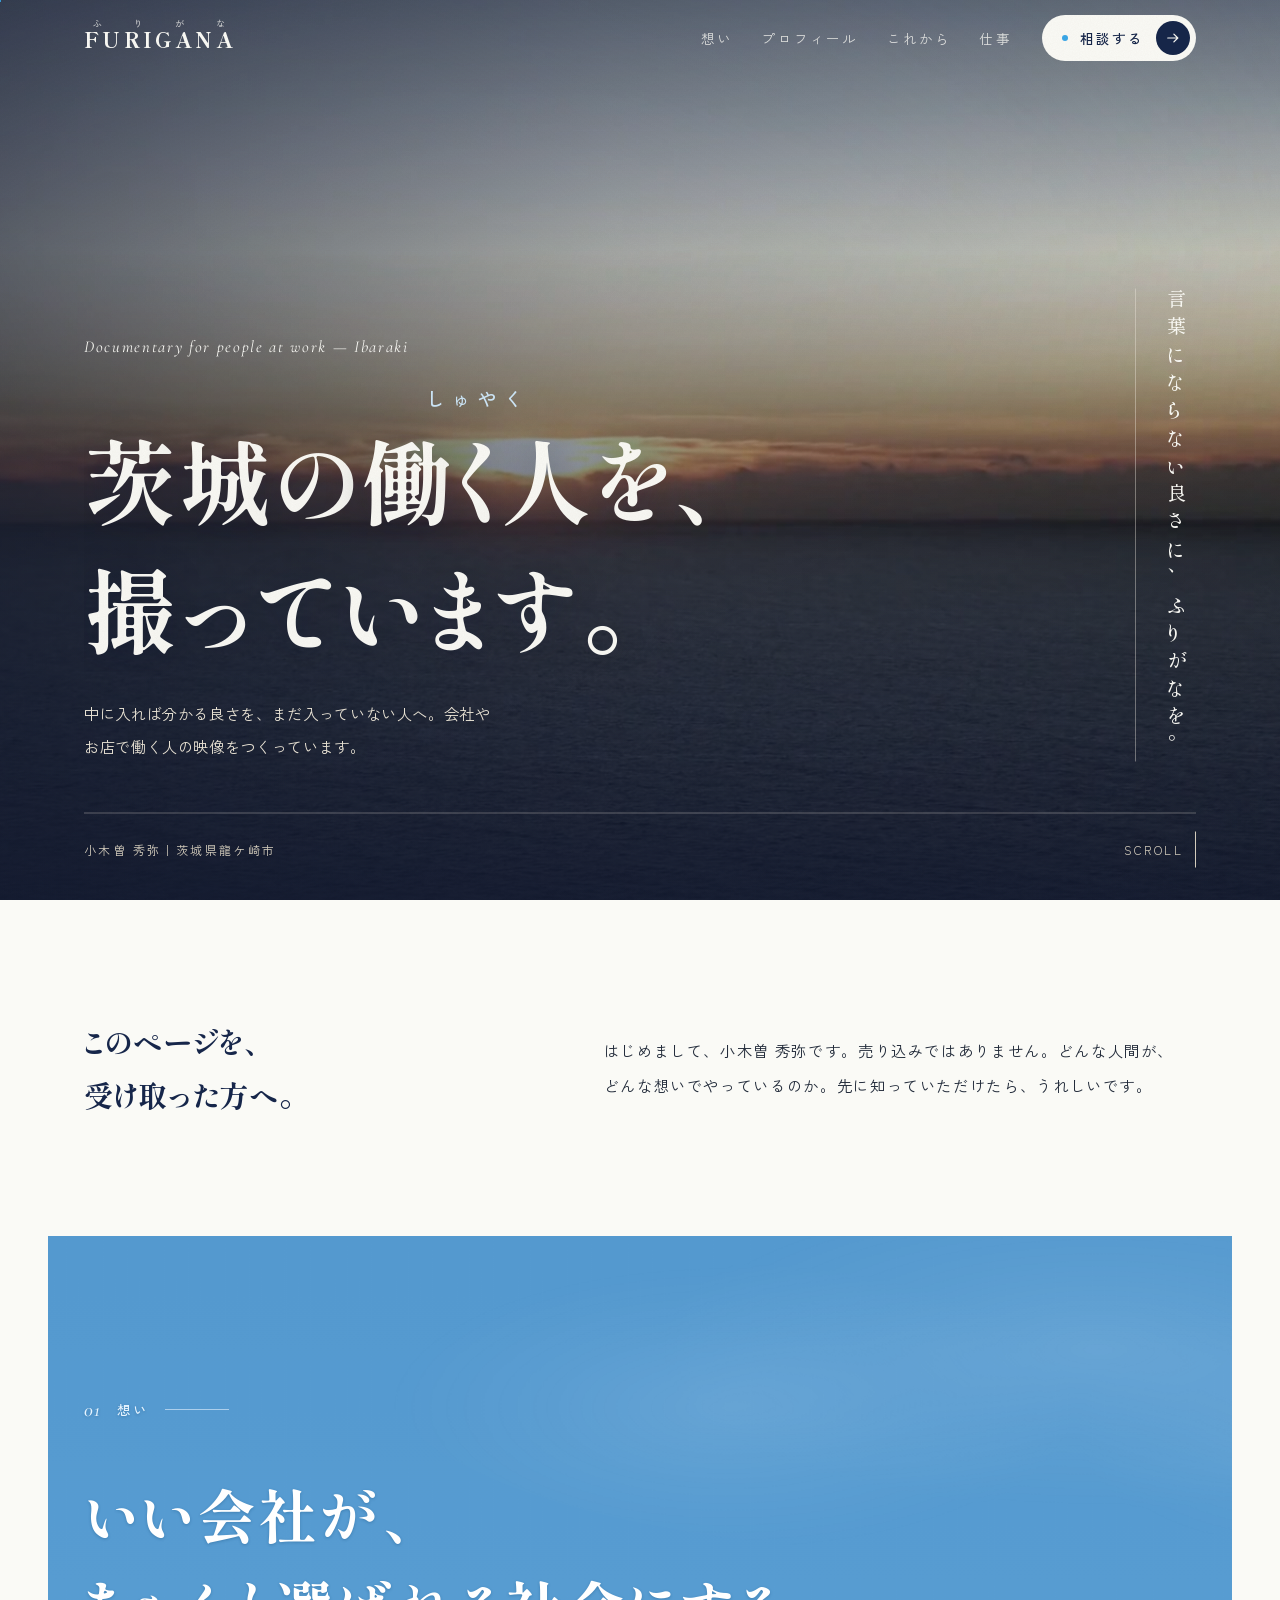
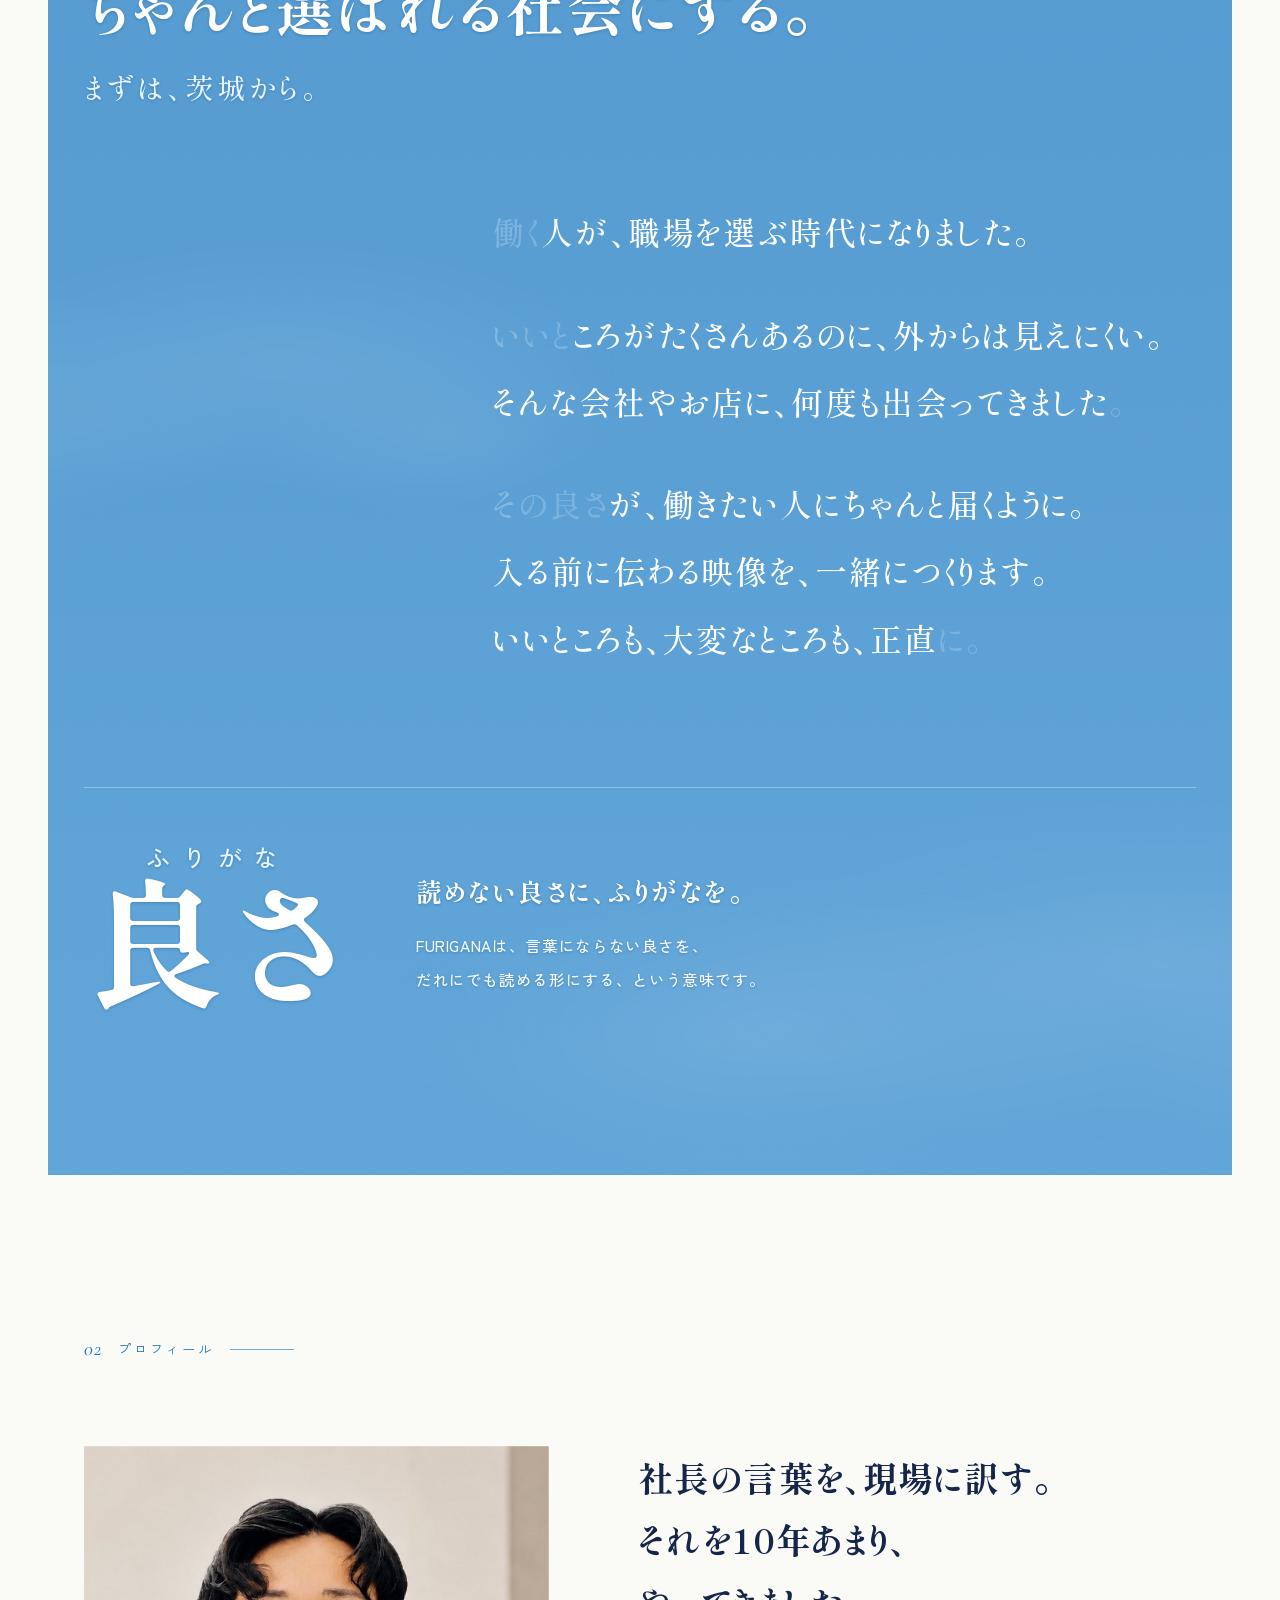
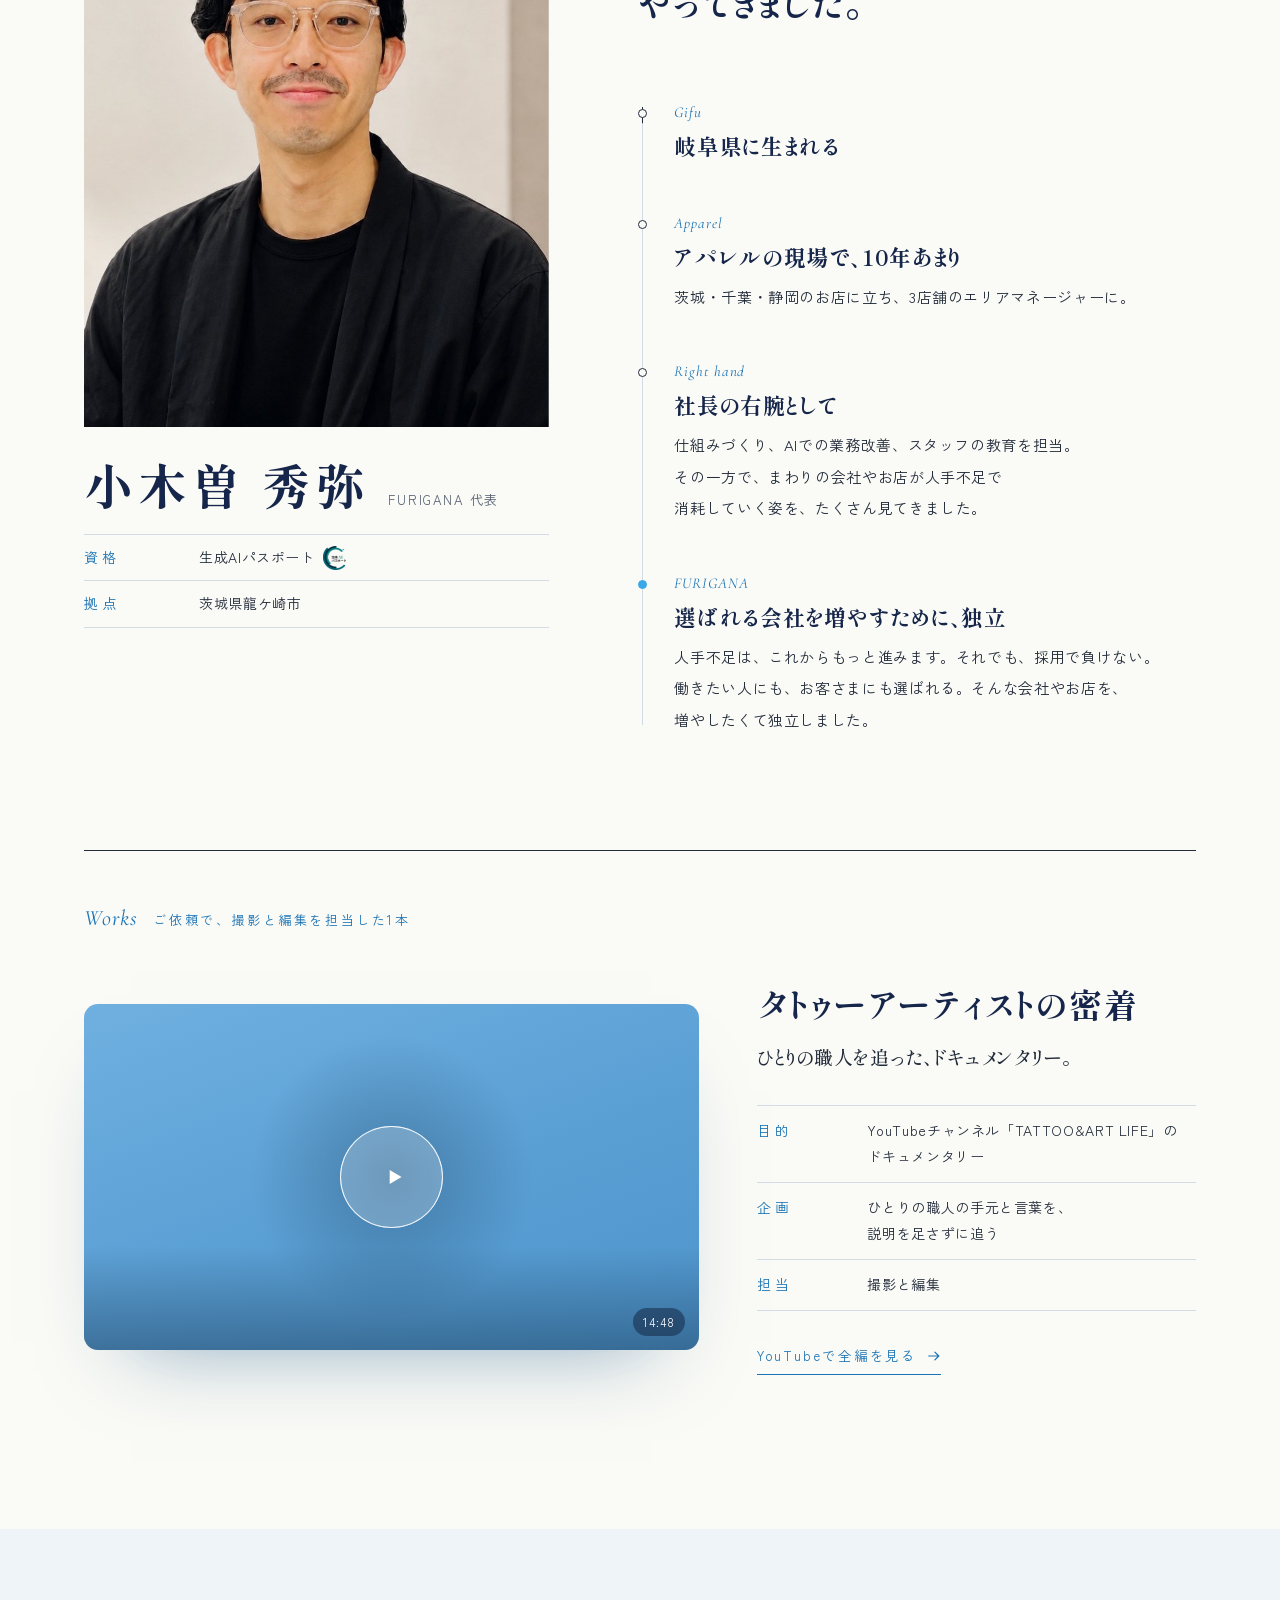
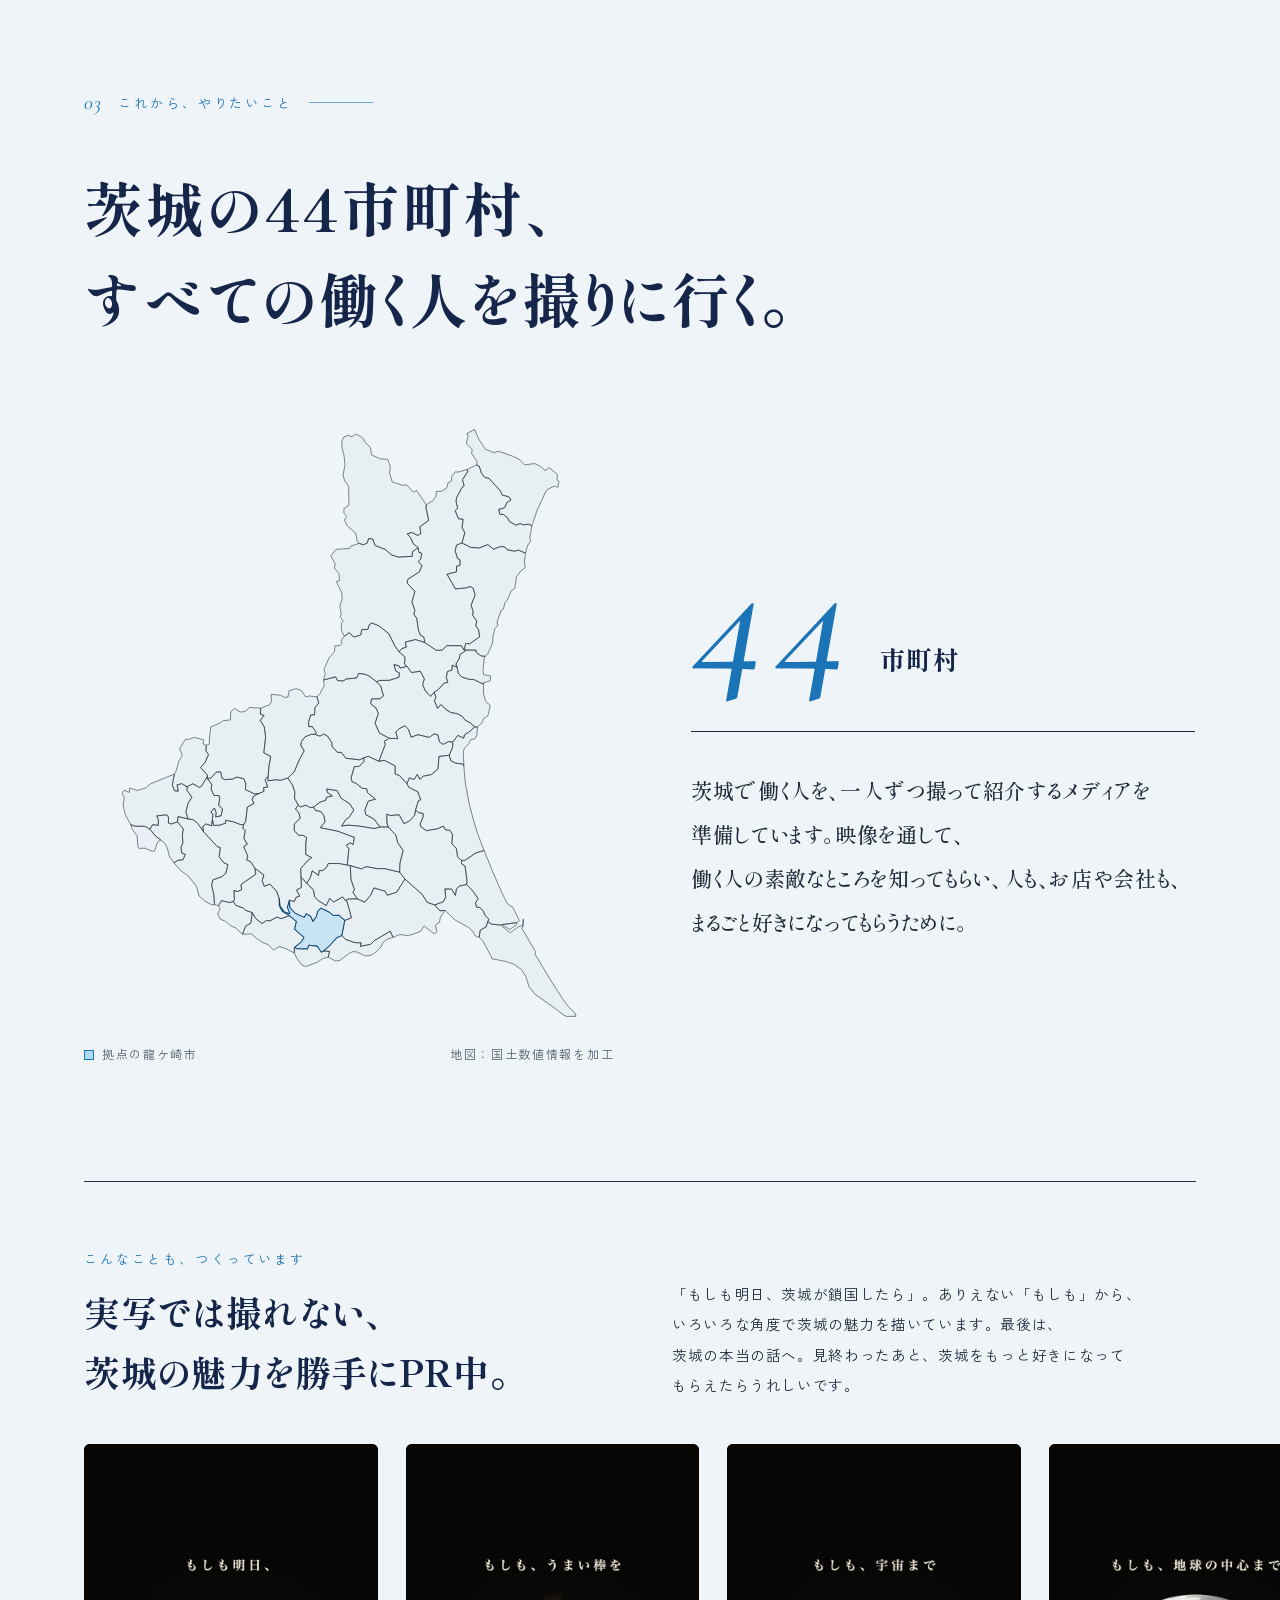
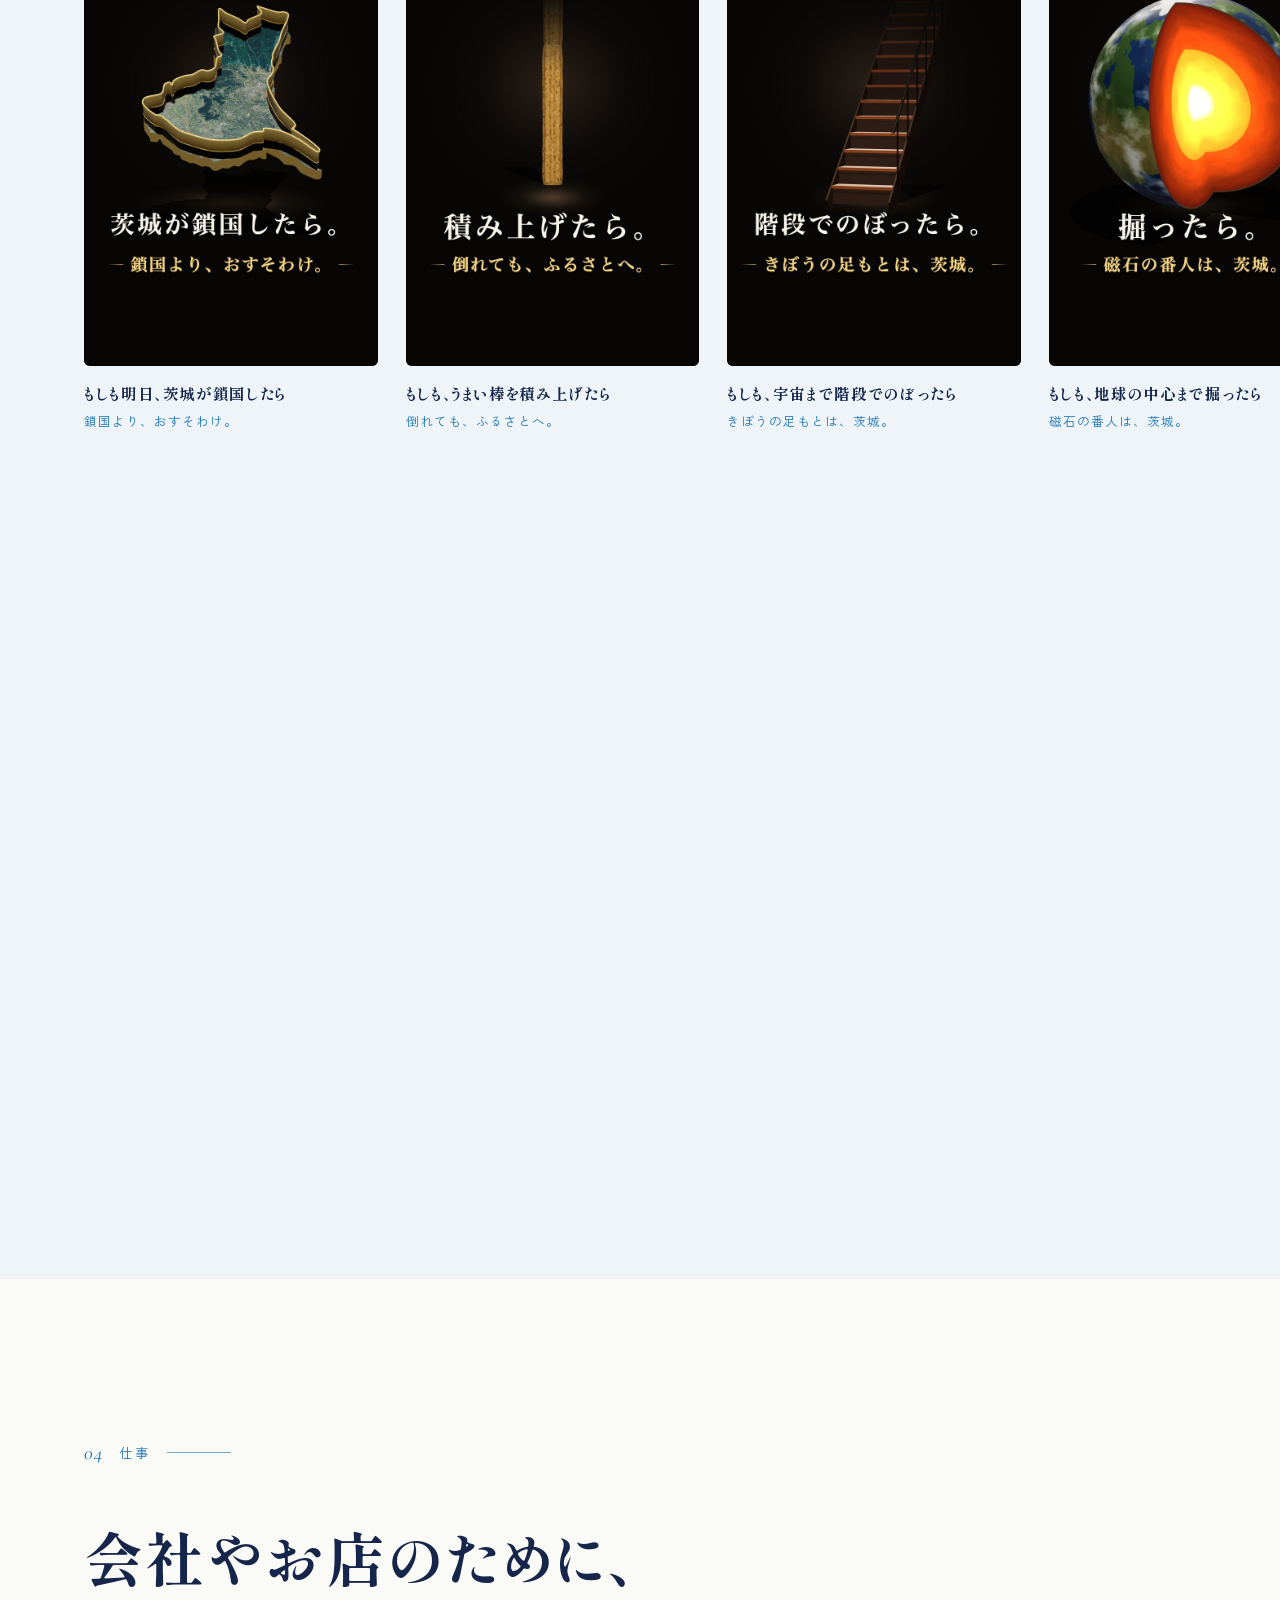
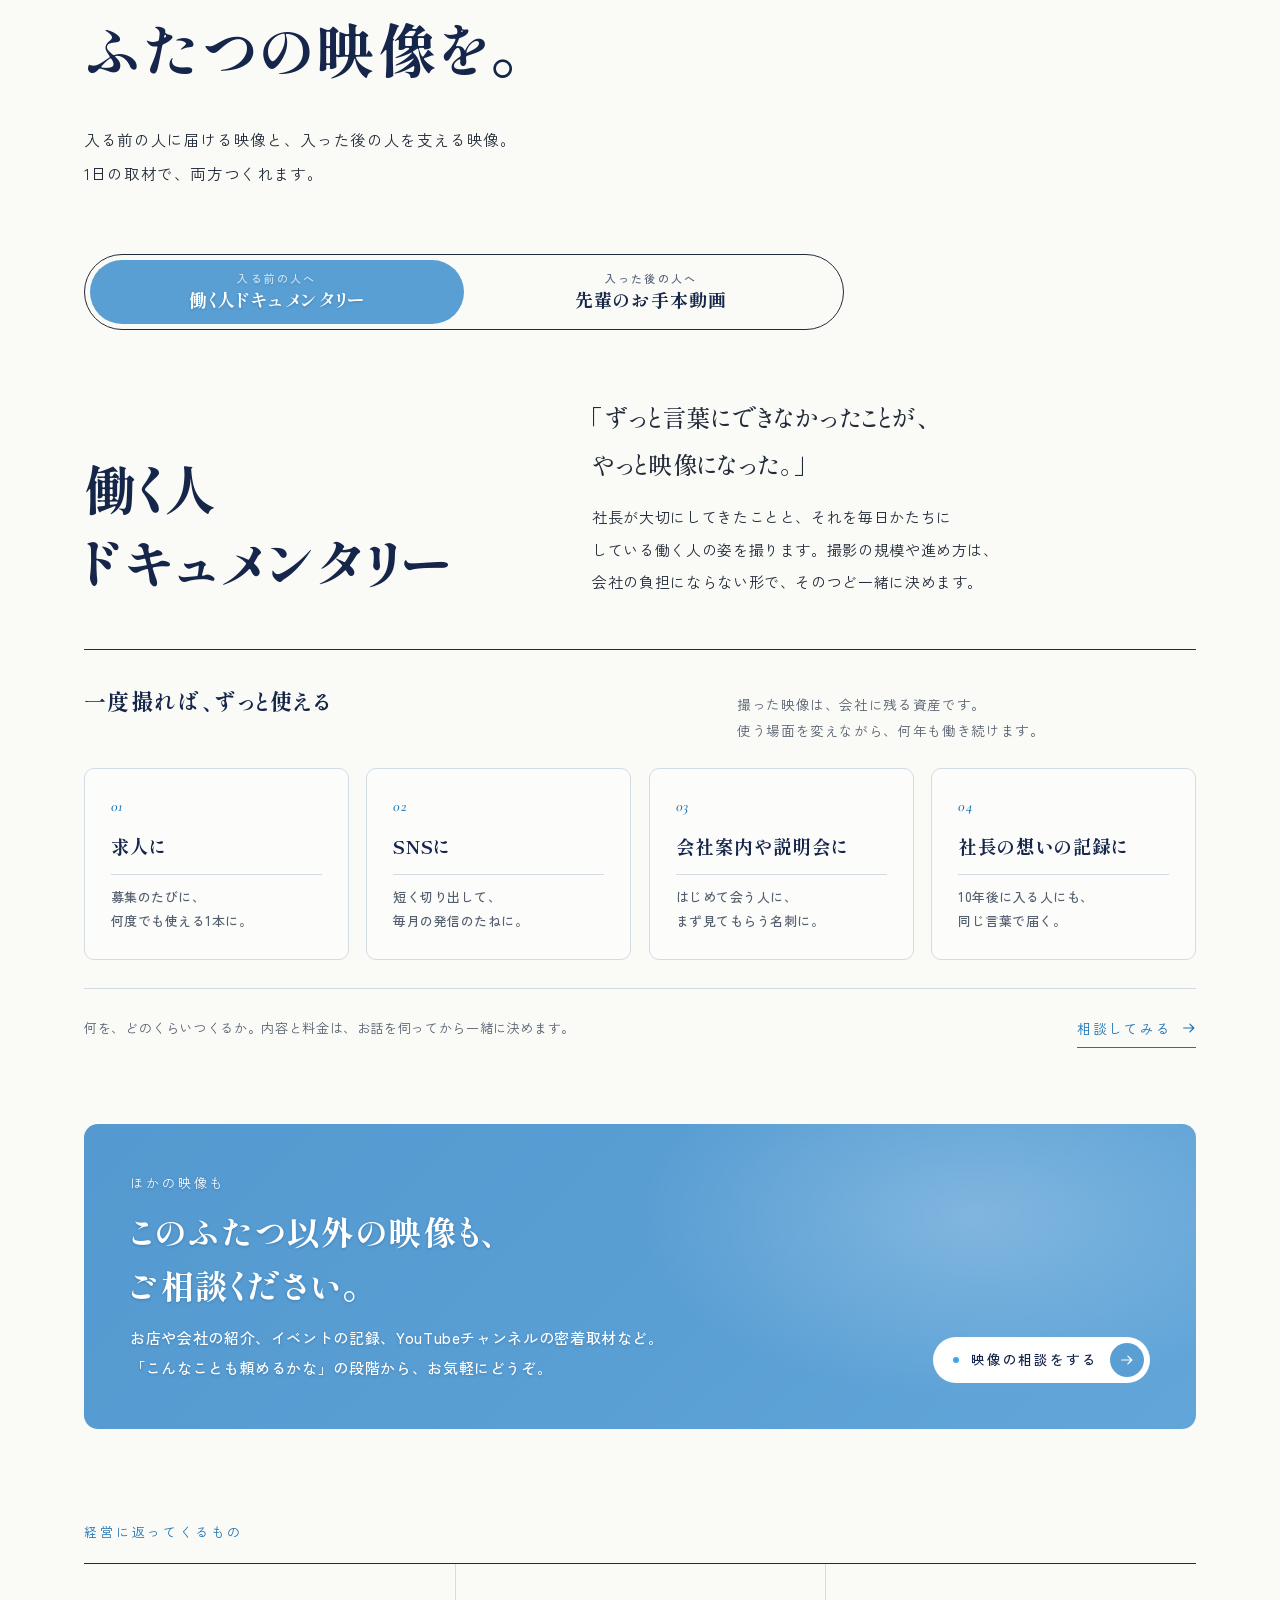
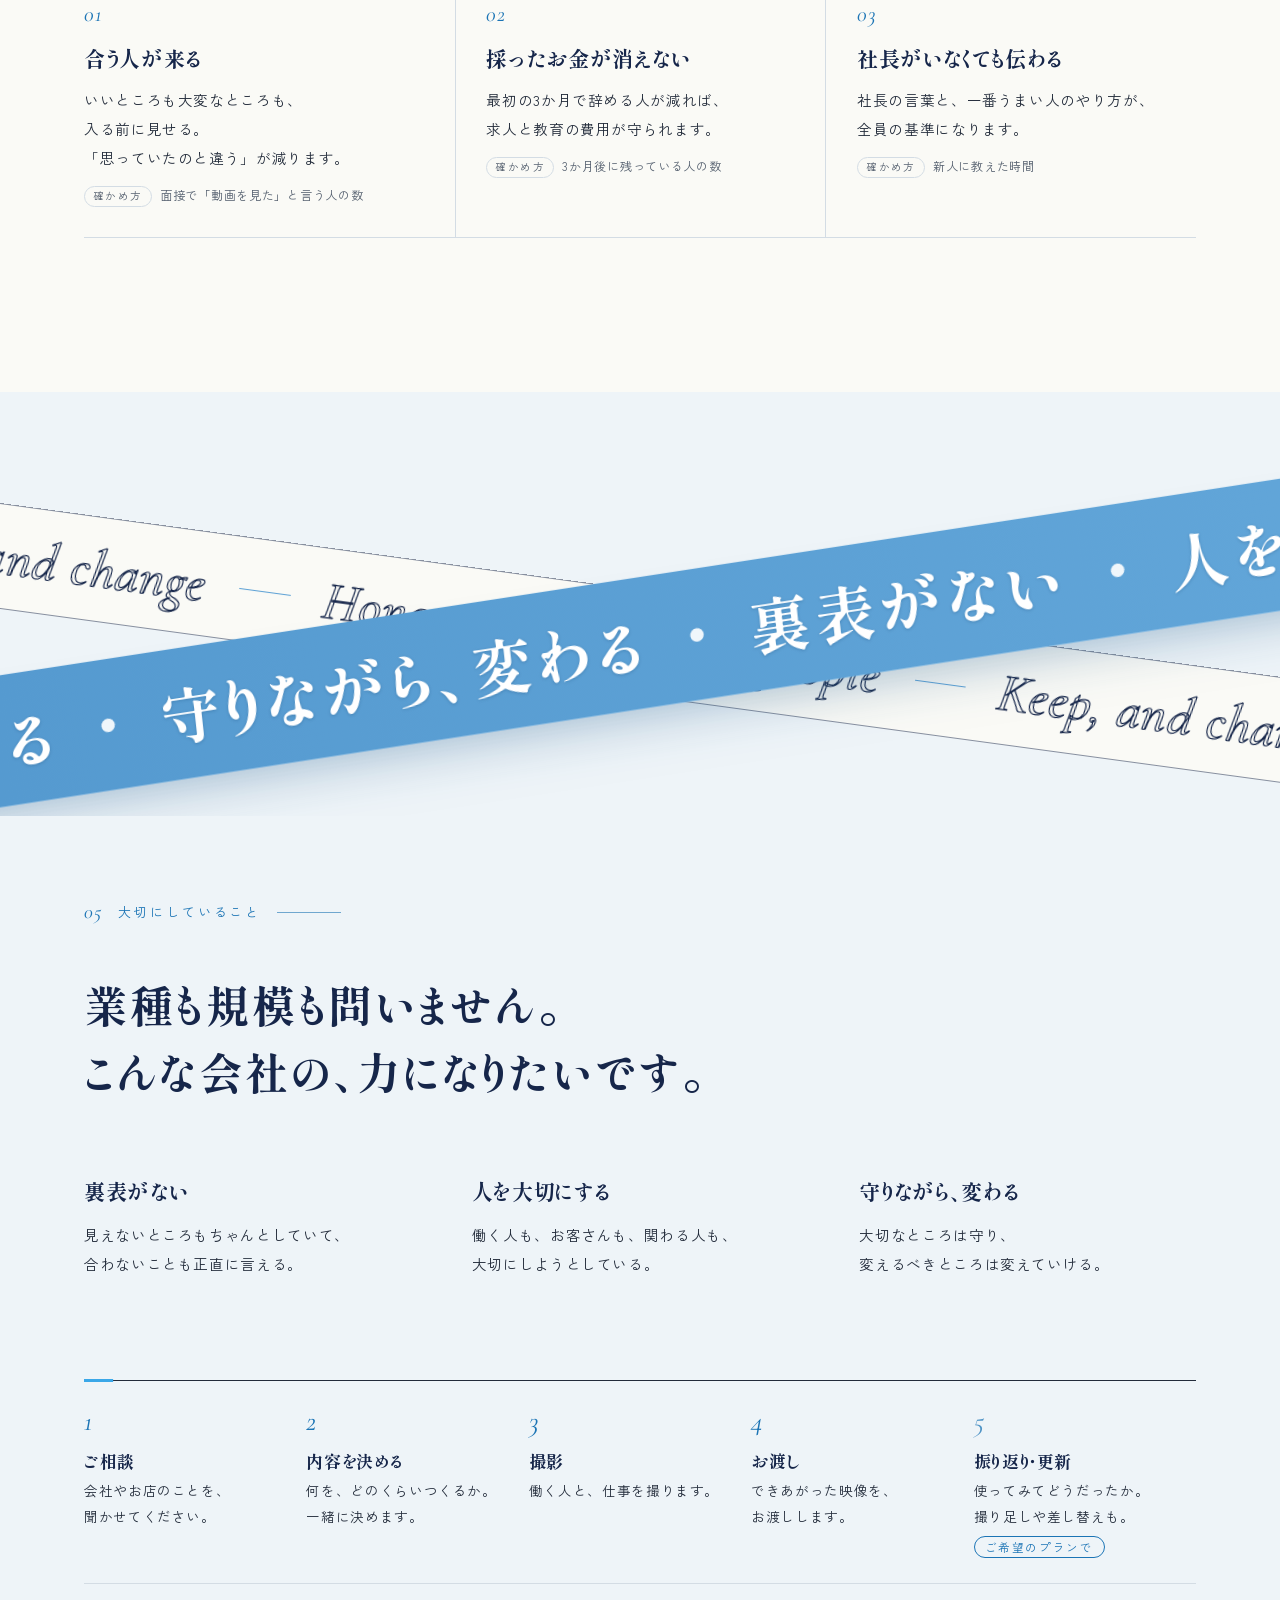
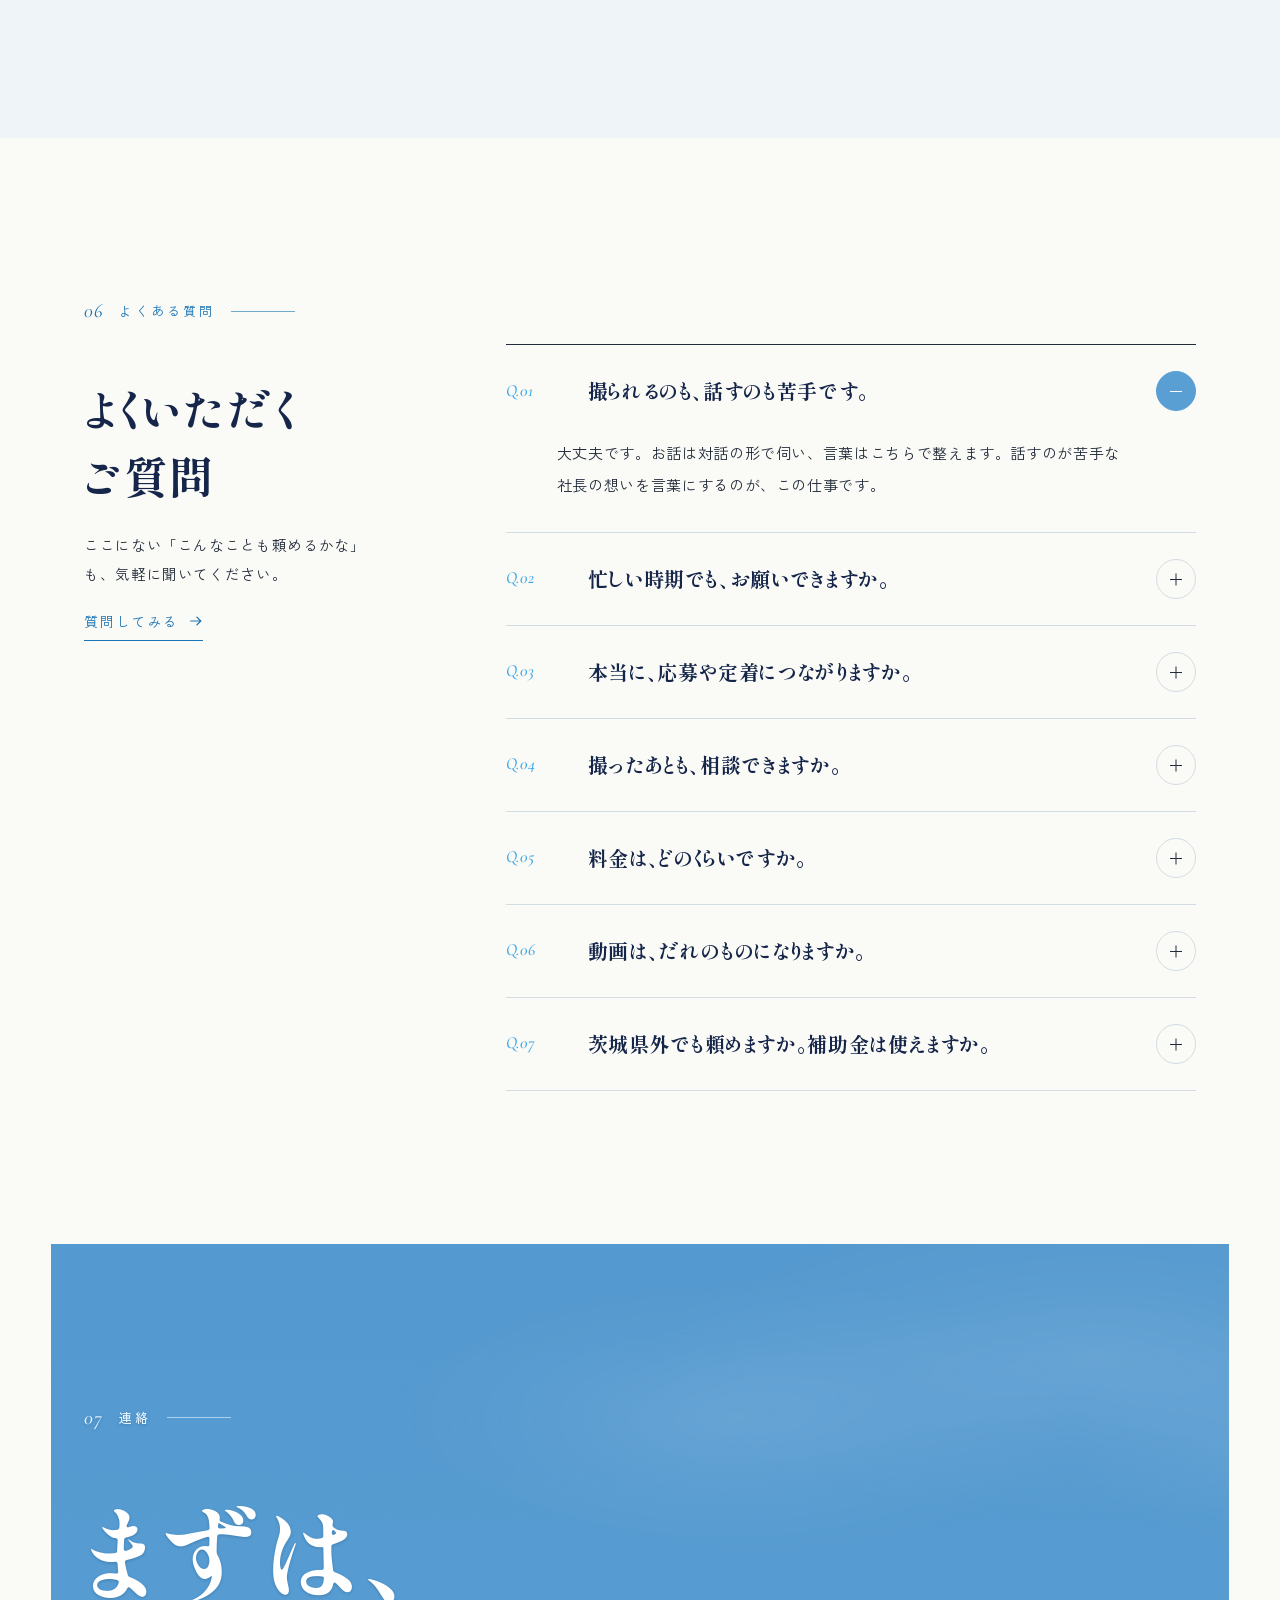
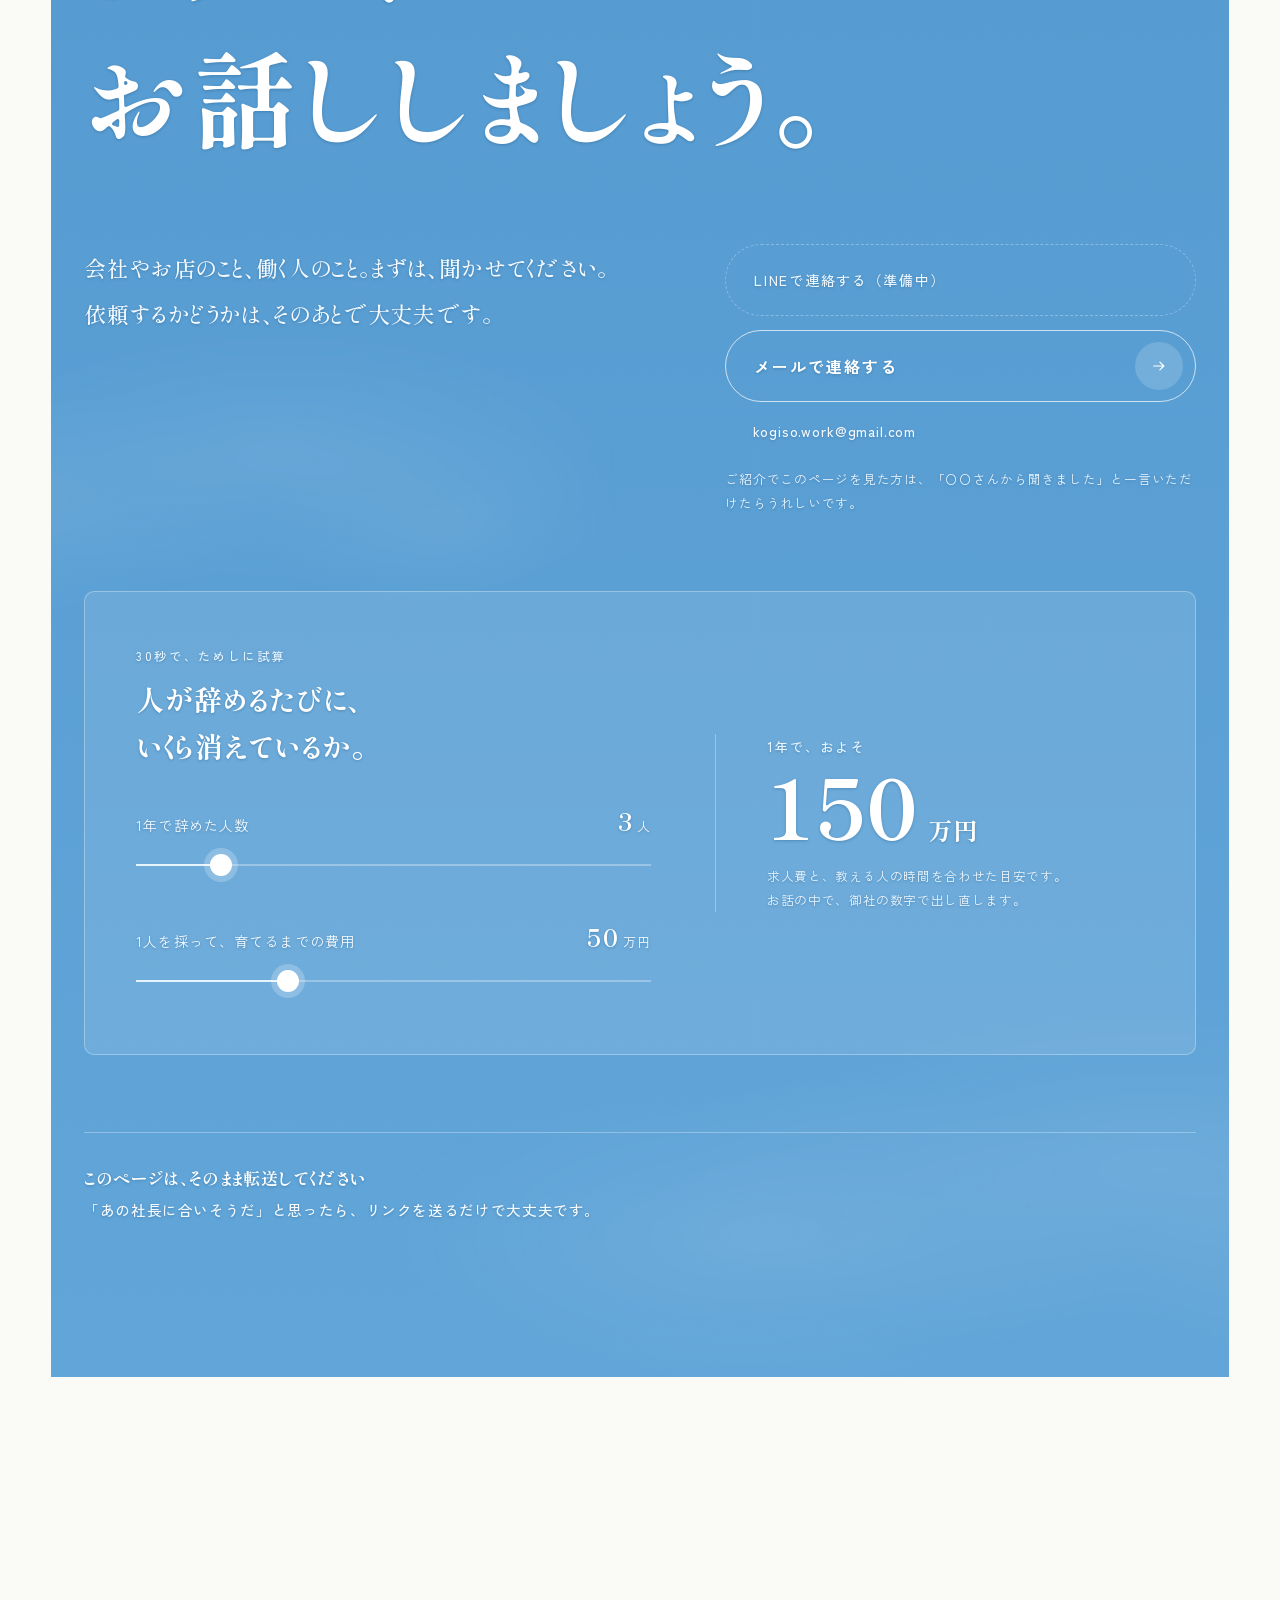
==== commit 6127321b: "Add files via upload" ====
--- a/index.html
+++ b/index.html
@@ -6,7 +6,7 @@
     setTimeout(function () { if (!window.__ready) document.documentElement.classList.remove('js-motion'); }, 5000);
   }
 </script><style>:root{--paper:#fafaf6;--paper2:#eef4f8;--paper3:#e1eaf0;--ink:#222b3a;--sub:#55606f;--rule:#d3dce4;--indigo:#16264a;--indigoRule:#ffffff4d;--night:#131a30;--sky:#5a9fd4;--skyA:#5499cf;--skyB:#62a6d9;--sky2:#5197ce;--skyV:#3aa7e8;--onSoft:#f4faff;--onMute:#eaf5fd;--copper:#1b74b5;--copperL:#bfe3f8;--cream:#fafaf6;--mincho:"Shippori Mincho B1","Hiragino Mincho ProN","Yu Mincho",serif;--gothic:"Zen Kaku Gothic New","Hiragino Sans","Yu Gothic",sans-serif;--latin:"Cormorant Garamond",Georgia,serif;--pad:clamp(20px,5vw,64px);--ease:cubic-bezier(.2,.7,.2,1);--io:cubic-bezier(.76,0,.24,1)}*,:before,:after{box-sizing:border-box}html{-webkit-text-size-adjust:100%}html.lenis,html.lenis body{height:auto}.lenis.lenis-smooth{scroll-behavior:auto!important}.lenis.lenis-stopped{overflow:hidden}body{background:var(--paper);color:var(--ink);font-family:var(--gothic);letter-spacing:.04em;font-feature-settings:"palt" 1;-webkit-font-smoothing:antialiased;text-rendering:optimizelegibility;margin:0;font-size:16px;line-height:2;overflow-x:hidden}body:before{content:"";pointer-events:none;z-index:100;opacity:.3;mix-blend-mode:multiply;background-image:url("data:image/svg+xml,%3Csvg xmlns='http://www.w3.org/2000/svg' width='180' height='180'%3E%3Cfilter id='n'%3E%3CfeTurbulence type='fractalNoise' baseFrequency='.85' numOctaves='3' stitchTiles='stitch'/%3E%3CfeColorMatrix values='0 0 0 0 .35 0 0 0 0 .3 0 0 0 0 .2 0 0 0 .22 0'/%3E%3C/filter%3E%3Crect width='100%25' height='100%25' filter='url(%23n)'/%3E%3C/svg%3E");position:fixed;inset:0}a{color:inherit}img{max-width:100%;display:block}p{margin:0}h1,h2,h3,h4{font-weight:inherit;margin:0}button{font:inherit;color:inherit;cursor:pointer;background:0 0;border:0;padding:0}ruby rt{font-family:var(--gothic);color:var(--copper);letter-spacing:.2em;font-weight:500}::selection{background:var(--copperL);color:var(--indigo)}:focus-visible{outline:2px solid var(--copper);outline-offset:3px}.wrap{max-width:1240px;padding-inline:var(--pad);margin-inline:auto}.latin{font-family:var(--latin);letter-spacing:.04em;font-style:italic}.eyebrow{letter-spacing:.22em;color:var(--copper);align-items:center;gap:16px;font-size:13px;display:flex}.eyebrow:after{content:"";opacity:.6;background:currentColor;flex:0 0 64px;height:1px}.eyebrow .num{font-family:var(--latin);letter-spacing:.06em;font-size:20px;font-style:italic}.dark .eyebrow{color:var(--copperL)}.line{margin-top:-.18em;padding-top:.18em;display:block;overflow:hidden}.line>span{display:inline-block}.intro{z-index:200;color:#fff;pointer-events:none;justify-content:center;align-items:center;display:none;position:fixed;inset:0}.js-motion .intro{pointer-events:auto;display:flex}.intro-p{background:var(--sky);will-change:transform;height:50.5%;position:absolute;left:0;right:0}.intro-top{top:0}.intro-bot{bottom:0}.intro-logo{z-index:1;text-shadow:0 1px 3px #1446734d;flex-direction:column;align-items:center;display:flex;position:relative}.intro b{font-family:var(--mincho);letter-spacing:.22em;margin-right:-.22em;font-size:clamp(30px,4.4vw,52px);font-weight:800}.intro .im{vertical-align:bottom;padding-top:.1em;display:inline-block;overflow:hidden}.intro .im>span{display:inline-block}.js-motion .intro .im>span{transform:translateY(110%)}.js-motion .intro rt span{opacity:0}.js-motion .intro-tag{visibility:hidden}.intro rt{font-family:var(--gothic);letter-spacing:.9em;color:#fff;opacity:.95;font-size:.3em;font-weight:500}.intro rt span{display:inline-block}.intro-line{background:#ffffff47;width:clamp(140px,16vw,220px);height:1px;margin-top:22px;display:block;overflow:hidden}.intro-line i{transform-origin:0;background:#fff;height:100%;display:block;transform:scaleX(0)}.intro-tag{font-family:var(--mincho);letter-spacing:.24em;margin-top:18px;font-size:clamp(13px,1.2vw,15px);font-weight:500}.intro-tag span{display:inline-block}.dark,.menu,.intro,.recommend,.card.is-pick,footer{--cream:#fff;--copper:#e6f4ff;--copperL:#e6f4ff}.wb{display:inline-block}:lang(ja) p,:lang(ja) h1,:lang(ja) h2,:lang(ja) h3,:lang(ja) h4,:lang(ja) dd,:lang(ja) li,:lang(ja) figcaption,:lang(ja) .tab,:lang(ja) .card em,:lang(ja) .card b,:lang(ja) summary{word-break:keep-all;text-wrap:pretty;overflow-wrap:anywhere;line-break:strict}.cursor{will-change:transform;z-index:150;pointer-events:none;background:var(--skyV);min-width:10px;height:10px;color:var(--indigo);letter-spacing:.14em;white-space:nowrap;transition:height .35s var(--ease),min-width .35s var(--ease),padding .35s var(--ease),background .35s,opacity .3s;opacity:0;border-radius:999px;justify-content:center;align-items:center;font-size:12px;font-weight:500;display:none;position:fixed;top:0;left:0;transform:translate(-50%,-50%)}.cursor.on{opacity:1}.cursor:not(.is-link):not(.has-label){box-shadow:0 0 0 2px #ffffffd9}.cursor.is-link{background:#3aa7e833;border:1px solid #ffffffb3;min-width:44px;height:44px}.cursor.has-label{background:var(--cream);height:38px;padding:0 16px;box-shadow:0 6px 24px #131a3038}@media (hover:hover) and (pointer:fine){.js-motion .cursor{display:flex}}.progress{z-index:60;background:var(--skyV);transform-origin:0;height:2px;position:fixed;top:0;left:0;right:0;transform:scaleX(0)}.nav{z-index:50;color:var(--cream);border-bottom:1px solid #0000;transition:background .5s,color .5s,border-color .5s;position:fixed;top:0;left:0;right:0}.nav.is-scrolled{color:var(--indigo);background:#fafaf6f5;border-bottom-color:#d3dce4cc}.nav.menu-open{color:#fff;-webkit-backdrop-filter:none;background:0 0;border-bottom-color:#0000}.nav .wrap{justify-content:space-between;align-items:center;gap:16px;height:76px;display:flex}.brand{align-items:baseline;text-decoration:none;display:flex}.brand b{font-family:var(--mincho);letter-spacing:.16em;font-size:21px;font-weight:800;line-height:1.6}.brand rt{color:currentColor;opacity:.7;font-size:9px}.nav-r{align-items:center;gap:clamp(20px,2.4vw,36px);display:flex}.nav ul{letter-spacing:.16em;align-items:center;gap:clamp(20px,2.2vw,32px);margin:0;padding:0;font-size:13.5px;list-style:none;display:flex}.nav ul a{opacity:.82;padding:8px 0;text-decoration:none;transition:opacity .3s;position:relative}.nav ul a:hover,.nav ul a.is-active{opacity:1}.nav ul a:after{content:"";transform-origin:100%;height:1px;transition:transform .5s var(--ease);background:currentColor;position:absolute;bottom:2px;left:0;right:0;transform:scaleX(0)}.nav ul a:hover:after,.nav ul a.is-active:after{transform-origin:0;transform:scaleX(1)}.pill{letter-spacing:.14em;white-space:nowrap;background:var(--cream);height:46px;color:var(--indigo);transition:background .4s,color .4s,transform .4s var(--ease);border-radius:999px;align-items:center;gap:12px;padding:0 6px 0 20px;font-size:13.5px;font-weight:500;text-decoration:none;display:inline-flex}.pill .dot{background:var(--skyV);border-radius:50%;width:6px;height:6px;animation:2.4s ease-out infinite dot;box-shadow:0 0 #3aa7e880}@keyframes dot{0%{box-shadow:0 0 #3aa7e88c}70%,to{box-shadow:0 0 0 9px #3aa7e800}}.pill .arr{background:var(--indigo);width:34px;height:34px;color:var(--cream);border-radius:50%;place-items:center;transition:background .4s,color .4s;display:grid;overflow:hidden}.pill .arr svg{transition:transform .5s var(--ease)}.pill:hover .arr svg{transform:translate(3px)}.pill:hover{background:var(--copperL)}.nav.is-scrolled:not(.menu-open) .pill{background:var(--sky);color:#fff}.nav.is-scrolled:not(.menu-open) .pill .arr{color:var(--sky);background:#fff}.nav.is-scrolled:not(.menu-open) .pill .dot{background:#fff}.nav.is-scrolled:not(.menu-open) .pill:hover{background:var(--sky2)}.menu-btn{opacity:.9;border:1px solid;border-radius:50%;width:46px;height:46px;display:none;position:relative}.menu-btn i{height:1px;transition:transform .5s var(--ease),top .5s var(--ease);background:currentColor;position:absolute;left:14px;right:14px}.menu-btn i:first-child{top:19px}.menu-btn i:last-child{top:26px}.menu-open .menu-btn i:first-child{top:22px;transform:rotate(45deg)}.menu-open .menu-btn i:last-child{top:22px;transform:rotate(-45deg)}.menu{z-index:49;background:var(--sky);color:var(--cream);padding:96px var(--pad) 40px;clip-path:inset(0 0 100%);visibility:hidden;transition:clip-path .8s var(--io),visibility 0s .8s;flex-direction:column;justify-content:center;display:flex;position:fixed;inset:0}.menu.is-open{clip-path:inset(0);visibility:visible;transition:clip-path .8s var(--io)}.menu a{border-bottom:1px solid var(--indigoRule);font-family:var(--mincho);letter-spacing:.1em;opacity:0;transition:opacity .6s,transform .8s var(--ease);align-items:baseline;gap:18px;padding:14px 0;font-size:30px;font-weight:700;text-decoration:none;display:flex;transform:translateY(18px)}.menu.is-open a{opacity:1;transform:none}.menu a:first-child{transition-delay:.25s}.menu a:nth-child(2){transition-delay:.31s}.menu a:nth-child(3){transition-delay:.37s}.menu a:nth-child(4){transition-delay:.43s}.menu a:nth-child(5){transition-delay:.49s}.menu a .latin{color:var(--copperL);font-size:16px;font-weight:500}.menu p{letter-spacing:.2em;color:var(--onMute);margin-top:32px;font-size:12.5px}@media (width<=860px){.nav ul{display:none}.menu-btn{flex:0 0 42px;width:42px;height:42px;display:block}.menu-btn i{left:13px;right:13px}.menu-btn i:first-child{top:17px}.menu-btn i:last-child{top:24px}.menu-open .menu-btn i:first-child,.menu-open .menu-btn i:last-child{top:20px}.nav .wrap{height:68px}.nav-r{gap:10px}.nav .pill{gap:10px;height:42px;padding:0 5px 0 16px;font-size:13px}.nav .pill .arr{width:32px;height:32px}.brand b{font-size:19px}}@media (width<=430px){.nav .pill .dot{display:none}}.hero{height:100svh;min-height:600px;max-height:1100px;color:var(--cream);background:var(--night);align-items:flex-end;display:flex;position:relative;overflow:hidden}.hero-media{will-change:transform;position:absolute;inset:0}.hero-media video{object-fit:cover;width:100%;height:100%;position:absolute;inset:0}.hero:after{content:"";pointer-events:none;background:linear-gradient(90deg,#131a309e 0%,#131a3047 48%,#131a300d 100%),linear-gradient(#131a308c 0%,#131a301a 28%,#131a304d 58%,#131a30e6 100%);position:absolute;inset:0}.hero-inner{z-index:2;width:100%;padding-bottom:clamp(20px,3vw,32px);position:relative}.hero-grid{grid-template-columns:minmax(0,1fr) auto;align-items:end;gap:clamp(32px,6vw,96px);display:grid}.hero-kicker{font-family:var(--latin);color:var(--cream);opacity:.92;letter-spacing:.1em;font-size:clamp(15px,1.3vw,18px);font-style:italic}.hero h1{font-family:var(--mincho);letter-spacing:.03em;text-shadow:0 2px 40px #131a3059;margin-top:clamp(14px,1.6vw,22px);font-size:clamp(40px,7.2vw,108px);font-weight:700;line-height:1.4}.hero h1 rt{letter-spacing:.42em;color:#cfe8fa;font-size:.2em}.hero-lead{color:#ede7d9;max-width:30em;margin-top:clamp(18px,2vw,28px);font-size:clamp(15px,1.2vw,17px);line-height:2.1}.hero-v{writing-mode:vertical-rl;font-family:var(--mincho);letter-spacing:.46em;border-left:1px solid #f3eee366;padding-left:22px;font-size:clamp(17px,1.5vw,21px);font-weight:500;line-height:2}.hero-foot{letter-spacing:.2em;color:#d9d2c2;border-top:1px solid #f3eee359;justify-content:space-between;align-items:center;gap:16px;margin-top:clamp(28px,4vw,52px);padding-top:18px;font-size:12px;display:flex}.scroll-cue{align-items:center;gap:12px;display:flex}.scroll-cue i{transform-origin:top;width:1px;height:36px;animation:cue 2.4s var(--ease) infinite;background:currentColor;display:block}@keyframes cue{0%{transform:scaleY(0)}45%{transform-origin:top;transform:scaleY(1)}55%{transform-origin:bottom;transform:scaleY(1)}to{transform-origin:bottom;transform:scaleY(0)}}@media (width<=760px){.hero-grid{grid-template-columns:1fr}.hero-v{display:none}.hero h1{line-height:1.5}}.referral{grid-template-columns:minmax(0,1fr) minmax(0,1.3fr);align-items:center;gap:clamp(20px,5vw,80px);padding-block:clamp(72px,9vw,128px);display:grid}.referral h2{font-family:var(--mincho);color:var(--indigo);font-size:clamp(22px,2.3vw,30px);font-weight:700;line-height:1.8}.referral p{font-size:15.5px;line-height:2.3}@media (width<=760px){.referral{grid-template-columns:1fr}}.from{letter-spacing:.16em;color:var(--copper);align-items:center;gap:10px;margin-bottom:14px;font-size:13px;display:inline-flex}.from:before{content:"";background:currentColor;width:28px;height:1px}.from[hidden]{display:none}.sec{padding-block:clamp(96px,12vw,176px)}.dark{background:var(--paper);color:var(--onSoft);position:relative;overflow:hidden}.dark>.sky-fx{background:linear-gradient(180deg,var(--skyA) 0%,var(--sky) 45%,var(--skyB) 100%);transform-origin:50% 0;backface-visibility:hidden}.js-motion main .dark>.sky-fx{will-change:transform}.dark>.wrap{z-index:1;position:relative}.dark,.menu,.recommend,.card.is-pick,footer,.tab.is-on,.nav.is-scrolled:not(.menu-open) .pill{text-shadow:0 1px 3px #14467352}.omoi-body{text-shadow:none}.dark p,.dark li,footer p,.card.is-pick li,.recommend p{font-weight:500}.dark .primary,.recommend .pill,.card .pick{text-shadow:none}.sky-fx{pointer-events:none;z-index:0;position:absolute;inset:0;overflow:hidden}.sky-fx i{will-change:transform;display:block;position:absolute}.sky-fx i:before{content:"";opacity:.5;will-change:transform;background:radial-gradient(closest-side at 30% 60%,#fff3,#ffffff12 55%,#0000 100%),radial-gradient(closest-side at 62% 44%,#ffffff38,#ffffff14 55%,#0000 100%),radial-gradient(closest-side at 80% 66%,#ffffff24,#ffffff0d 55%,#0000 100%);border-radius:50%;position:absolute;inset:-20%}.sky-fx i:first-child{width:min(70vw,900px);height:260px;top:4%;right:-12%}.sky-fx i:nth-child(2){width:min(60vw,720px);height:220px;top:46%;left:-18%}.sky-fx i:nth-child(3){width:min(80vw,1000px);height:300px;bottom:-6%;right:-20%}.sky-fx i:first-child:before{animation:90s linear infinite alternate drift}.sky-fx i:nth-child(2):before{opacity:.38;animation:120s linear infinite alternate-reverse drift}.sky-fx i:nth-child(3):before{opacity:.42;animation:150s linear infinite alternate drift}.sky-fx b{opacity:0;will-change:transform;background:radial-gradient(closest-side,#ffffff21,#0000 100%);border-radius:50%;width:560px;height:560px;margin:-280px 0 0 -280px;transition:opacity .6s;position:absolute;top:0;left:0}.sky-fx.lit b{opacity:1}@keyframes drift{0%{transform:translate(-6%)}to{transform:translate(10%)}}@media (prefers-reduced-motion:reduce){.sky-fx i:before{animation:none}}.tone{background:var(--paper2)}.h2{font-family:var(--mincho);letter-spacing:.04em;color:var(--indigo);margin-top:clamp(28px,3vw,40px);font-size:clamp(30px,4.6vw,64px);font-weight:700;line-height:1.55}.h2.m{font-size:clamp(26px,3.4vw,44px)}.dark .h2{color:var(--cream)}.h2 .sub{color:var(--copper);letter-spacing:.14em;margin-top:.5em;font-size:.48em;font-weight:500;display:block}.dark .h2 .sub{color:var(--copperL)}.lead{max-width:34em;margin-top:28px;font-size:15.5px;line-height:2.2}.omoi-body{max-width:22em;font-family:var(--mincho);letter-spacing:.06em;color:var(--cream);margin-top:clamp(56px,7vw,104px);margin-left:auto;font-size:clamp(20px,2.5vw,34px);font-weight:500;line-height:2.1}.omoi-body p+p{margin-top:1.1em}.furigana-demo{border-top:1px solid var(--indigoRule);grid-template-columns:auto minmax(0,1fr);align-items:center;gap:clamp(24px,5vw,80px);margin-top:clamp(72px,9vw,136px);padding-top:clamp(36px,4vw,56px);display:grid}.furigana-demo .big{font-family:var(--mincho);color:var(--cream);letter-spacing:.06em;font-size:clamp(72px,11vw,168px);font-weight:700;line-height:1.2}.furigana-demo .big rt{color:var(--copperL);letter-spacing:.5em;font-size:.17em}.furigana-demo p{max-width:28em;font-size:15.5px;line-height:2.2}.furigana-demo strong{font-family:var(--mincho);color:var(--cream);letter-spacing:.08em;margin-bottom:12px;font-size:clamp(20px,2vw,26px);font-weight:700;display:block}@media (width<=700px){.furigana-demo{grid-template-columns:1fr}.omoi-body{margin-left:0}}.kogiso-grid{grid-template-columns:minmax(0,5fr) minmax(0,6fr);align-items:start;gap:clamp(40px,7vw,120px);margin-top:clamp(48px,6vw,80px);display:grid}.kogiso-side{position:sticky;top:112px}.portrait{aspect-ratio:4/5;background:var(--paper3);margin:0;position:relative;overflow:hidden}.portrait img{object-fit:cover;width:100%;height:100%;position:absolute;inset:0}.js-motion .portrait{clip-path:inset(0 0 100%)}.name{flex-wrap:wrap;align-items:baseline;gap:18px;margin-top:26px;display:flex}.name b{font-family:var(--mincho);letter-spacing:.1em;color:var(--indigo);font-size:clamp(34px,3.8vw,50px);font-weight:800;line-height:1.3}.name span{color:var(--sub);letter-spacing:.14em;font-size:13px}.creds{border-top:1px solid var(--rule);margin:18px 0 0}.creds div{border-bottom:1px solid var(--rule);grid-template-columns:4.5em minmax(0,1fr);gap:12px;padding:10px 0;font-size:14px;line-height:1.8;display:grid}.creds dt{color:var(--copper);letter-spacing:.3em}.creds div:has(.cred-pass){align-items:center}.cred-pass{align-items:center;gap:8px;display:flex}.cred-pass img{flex:none;width:auto;height:1.7em}.kogiso-lead{font-family:var(--mincho);color:var(--indigo);font-size:clamp(24px,2.7vw,36px);font-weight:700;line-height:1.8}.timeline{margin:clamp(40px,5vw,64px) 0 0;padding:0 0 0 36px;list-style:none;position:relative}.timeline .track{background:var(--rule);width:1px;position:absolute;top:10px;bottom:10px;left:4px}.timeline .fill{background:var(--ink);transform-origin:top;width:1px;position:absolute;top:10px;bottom:10px;left:4px}.timeline li{padding-bottom:clamp(30px,3.6vw,44px);position:relative}.timeline li:last-child{padding-bottom:0}.timeline li:before{content:"";background:var(--paper);border:1px solid var(--ink);border-radius:50%;width:9px;height:9px;position:absolute;top:12px;left:-36px}.timeline li.now:before{background:var(--skyV);border-color:var(--skyV)}.timeline .when{font-family:var(--latin);color:var(--copper);letter-spacing:.06em;font-size:15px;font-style:italic}.timeline h3{font-family:var(--mincho);color:var(--indigo);font-size:clamp(19px,1.7vw,22px);font-weight:700;line-height:1.7}.timeline p:not(.when){margin-top:6px;font-size:15px;line-height:2.1}@media (width<=860px){.kogiso-grid{grid-template-columns:1fr}.kogiso-side{position:static}.portrait{max-width:440px}}.ima-grid{grid-template-columns:minmax(0,1.05fr) minmax(0,1fr);align-items:center;gap:clamp(40px,6vw,104px);margin-top:clamp(48px,6vw,80px);display:grid}.map-wrap svg{width:100%;height:auto;display:block;overflow:visible}.map-wrap .city{fill:#1d284706;stroke:var(--ink);stroke-width:.6px;stroke-linejoin:round;transition:fill .4s}.map-wrap .city:hover{fill:#3aa7e829}.map-wrap .home{fill:#3aa7e83d;stroke:var(--copper);stroke-width:1.1px}.home-key{vertical-align:-1px;border:1px solid var(--copper);background:#3aa7e859;width:10px;height:10px;margin-right:8px;display:inline-block}.map-caption{letter-spacing:.14em;color:var(--sub);flex-wrap:wrap;justify-content:space-between;gap:4px 16px;margin-top:16px;font-size:12px;display:flex}.big44{color:var(--indigo);align-items:baseline;gap:14px;display:flex}.big44 b{font-family:var(--latin);color:var(--copper);font-variant-numeric:tabular-nums;min-width:1.05em;font-size:clamp(104px,13vw,184px);font-style:italic;font-weight:500;line-height:.9}.big44 span{font-family:var(--mincho);font-size:clamp(20px,2vw,26px);font-weight:700}.ima-lead{border-top:1px solid var(--ink);font-family:var(--mincho);max-width:24em;margin-top:clamp(24px,3vw,40px);padding-top:clamp(24px,3vw,36px);font-size:clamp(17px,1.7vw,21px);font-weight:500;line-height:2.1}.acts{border-top:1px solid var(--ink);margin:clamp(32px,4vw,48px) 0 0;padding:0;list-style:none}.acts li{border-bottom:1px solid var(--rule);grid-template-columns:52px minmax(0,1fr);gap:6px 16px;padding:24px 0;display:grid}.acts .n{font-family:var(--latin);color:var(--copper);font-size:22px;font-style:italic;line-height:1.6}.acts h3{font-family:var(--mincho);color:var(--indigo);font-size:19px;font-weight:700;line-height:1.7}.acts p{grid-column:2;font-size:14.5px;line-height:2}.acts .tag{letter-spacing:.18em;color:var(--copper);border:1px solid;border-radius:999px;grid-column:2;justify-self:start;margin-top:4px;padding:1px 12px;font-size:11.5px;text-decoration:none}@media (width<=900px){.ima-grid{grid-template-columns:1fr}}.ig{border-top:1px solid var(--ink);margin-top:clamp(80px,9vw,136px);padding-top:clamp(40px,5vw,64px)}.ig-head{grid-template-columns:minmax(0,1fr) minmax(0,1fr);align-items:end;gap:20px clamp(32px,5vw,80px);display:grid}.ig-k{letter-spacing:.22em;color:var(--copper);font-size:13px}.ig-head h3{font-family:var(--mincho);color:var(--indigo);margin-top:10px;font-size:clamp(24px,2.8vw,36px);font-weight:700;line-height:1.65}.ig-d{font-size:14.5px;line-height:2.1}.ig-row{grid-template-columns:repeat(4,minmax(0,1fr));gap:clamp(12px,1.8vw,24px);margin-top:clamp(28px,3.4vw,44px);display:grid}.ig-card{color:inherit;text-decoration:none;display:block}.ig-img{aspect-ratio:9/16;background:var(--night);border-radius:6px;display:block;position:relative;overflow:hidden}.ig-img img,.ig-img video{object-fit:cover;width:100%;height:100%;transition:transform 1.4s var(--ease),opacity .8s;position:absolute;inset:0}.ig-img video{opacity:0}.ig-img video.on{opacity:1}.ig-card:hover .ig-img img,.ig-card:hover .ig-img video{transform:scale(1.05)}.ig-t{font-family:var(--mincho);color:var(--indigo);margin-top:14px;font-size:15.5px;font-weight:700;line-height:1.7;display:block}.ig-s{letter-spacing:.08em;color:var(--copper);margin-top:2px;font-size:12.5px;display:block}.ig-more{text-align:right;margin-top:28px}.tlink{letter-spacing:.14em;color:var(--copper);transition:background-size .5s var(--ease);background:linear-gradient(currentColor,currentColor) 0 100%/100% 1px no-repeat;align-items:center;gap:10px;padding:6px 0;font-size:13.5px;text-decoration:none;display:inline-flex}.tlink:hover{background-position:100% 100%;background-size:0 1px}.tlink svg{transition:transform .5s var(--ease)}.tlink:hover svg{transform:translate(4px)}@media (width<=760px){.ig-head{grid-template-columns:1fr}.ig-row{margin-inline:calc(var(--pad) * -1);padding-inline:var(--pad);scroll-snap-type:x mandatory;scroll-padding-inline:var(--pad);-webkit-overflow-scrolling:touch;scrollbar-width:none;gap:14px;display:flex;overflow-x:auto}.ig-row::-webkit-scrollbar{display:none}.ig-card{scroll-snap-align:start;flex:0 0 64%}.ig-more{text-align:left}}.svcs{margin-top:clamp(56px,6vw,88px)}.svc{border-top:1px solid var(--ink);grid-template-columns:minmax(0,5fr) minmax(0,7fr);align-items:start;gap:clamp(36px,6vw,96px);padding-block:clamp(56px,7vw,96px);display:grid}.svc+.svc{border-top:1px solid var(--rule)}.svc-l{position:sticky;top:120px}.svc .for{letter-spacing:.22em;color:var(--copper);align-items:center;gap:10px;font-size:12.5px;display:inline-flex}.svc .for:before{content:"";background:currentColor;border-radius:50%;width:6px;height:6px}.svc h3{font-family:var(--mincho);color:var(--indigo);letter-spacing:.06em;margin-top:14px;font-size:clamp(30px,3.7vw,50px);font-weight:800;line-height:1.4}.svc .quote{font-family:var(--mincho);margin-top:22px;font-size:clamp(19px,1.9vw,24px);font-weight:500;line-height:1.95}.svc .quote rt{font-size:.42em}.svc .desc{margin-top:18px;font-size:15px;line-height:2.15}.plans{border-top:1px solid var(--ink)}.plan{border-bottom:1px solid var(--rule);transition:padding .5s var(--ease);grid-template-columns:minmax(0,1fr) auto;align-items:baseline;gap:6px 24px;padding:24px 0;display:grid;position:relative}.plan:before{content:"";inset:0 calc(var(--pad) * -.4);opacity:0;pointer-events:none;background:#1d28470a;transition:opacity .4s;position:absolute}.plan:hover:before{opacity:1}.plan>*{position:relative}.plan .pn{flex-wrap:wrap;align-items:baseline;gap:12px;display:flex}.plan .pn b{font-family:var(--mincho);color:var(--indigo);font-size:21px;font-weight:700}.plan .pn em{color:var(--sub);letter-spacing:.08em;font-size:13px;font-style:normal}.plan .pick{letter-spacing:.18em;color:var(--cream);background:var(--copper);border-radius:999px;padding:1px 12px;font-size:11px;line-height:1.8}.plan .pr{text-align:right;white-space:nowrap}.plan .pr b{font-family:var(--mincho);color:var(--indigo);letter-spacing:.02em;font-size:27px;font-weight:700}.plan .pr span{font-size:13px}.plan .pi{font-size:14px;line-height:1.95}.plan .ph2{text-align:right;color:var(--sub);letter-spacing:.08em;white-space:nowrap;font-size:11.5px}.plans-note{color:var(--sub);margin-top:16px;font-size:13px;line-height:2}@media (width<=900px){.svc{grid-template-columns:1fr}.svc-l{position:static}}@media (width<=560px){.plan .pi{grid-column:1/-1}.plan .ph2{text-align:left;grid-column:1/-1}}.price-note{border-top:1px solid var(--rule);color:var(--sub);margin-top:28px;padding-top:20px;font-size:13px;line-height:2}.returns-k{letter-spacing:.22em;color:var(--copper);margin-top:clamp(64px,7vw,104px);font-size:13px}.returns{border-top:1px solid var(--ink);grid-template-columns:repeat(3,minmax(0,1fr));margin-top:18px;display:grid}.returns div{border-bottom:1px solid var(--rule);padding:28px clamp(16px,2.4vw,32px) 30px 0}.returns div+div{border-left:1px solid var(--rule);padding-left:clamp(16px,2.4vw,32px)}.returns .n{font-family:var(--latin);color:var(--copper);font-size:22px;font-style:italic}.returns h4{font-family:var(--mincho);color:var(--indigo);margin-top:6px;font-size:21px;font-weight:700;line-height:1.6}.returns p{margin-top:10px;font-size:14.5px;line-height:2}.returns small{color:var(--sub);letter-spacing:.06em;margin-top:12px;font-size:12px;line-height:1.8;display:block}.returns small:before{content:"確かめ方";border:1px solid var(--rule);letter-spacing:.14em;border-radius:999px;margin-right:8px;padding:0 8px;font-size:10.5px;display:inline-block}@media (width<=860px){.returns{grid-template-columns:1fr}.returns div+div{border-left:0;padding-left:0}}.recommend{background:var(--sky);color:var(--onSoft);border-radius:8px;grid-template-columns:minmax(0,1fr) auto;align-items:center;gap:24px 48px;margin-top:clamp(48px,5vw,72px);padding:clamp(28px,3.4vw,48px);display:grid}.recommend .k{letter-spacing:.22em;color:var(--copperL);font-size:12px}.recommend h4{font-family:var(--mincho);color:var(--cream);letter-spacing:.06em;margin-top:8px;font-size:clamp(22px,2.6vw,32px);font-weight:700;line-height:1.6}.recommend h4 i{color:var(--copperL);margin-inline:.3em;font-style:normal}.recommend .d{max-width:38em;margin-top:10px;font-size:14px;line-height:2}@media (width<=760px){.recommend{grid-template-columns:1fr}.recommend .pill{justify-self:start}}.tabs{border:1px solid var(--ink);border-radius:999px;grid-template-columns:1fr 1fr;max-width:760px;margin-top:clamp(48px,5vw,72px);padding:5px;display:grid;position:relative}.tab{z-index:1;min-height:64px;font-family:var(--mincho);letter-spacing:.06em;color:var(--indigo);border-radius:999px;flex-direction:column;justify-content:center;align-items:center;gap:0;padding:6px 10px;font-size:clamp(13.5px,1.5vw,18px);font-weight:700;line-height:1.5;transition:color .5s;display:flex;position:relative}.tab .tl>span{display:inline-block}.tab small{font-family:var(--gothic);letter-spacing:.2em;opacity:.7;font-size:11px;font-weight:500}.tab.is-on{color:#fff}.tab-ind{z-index:0;background:var(--sky);width:calc(50% - 5px);transition:transform .7s var(--io);border-radius:999px;position:absolute;top:5px;bottom:5px;left:5px}.tabs.is-2 .tab-ind{transform:translate(100%)}.panels{margin-top:clamp(40px,5vw,72px)}.panel+.panel{margin-top:clamp(64px,7vw,96px)}.js-tabs .panel{margin-top:0;display:none}.js-tabs .panel.is-on{display:block}.panel-head{grid-template-columns:minmax(0,5fr) minmax(0,7fr);align-items:end;gap:clamp(20px,6vw,96px);display:grid}.works{border-top:1px solid var(--ink);margin-top:clamp(80px,9vw,140px);padding-top:clamp(32px,3.5vw,48px)}.works-k{letter-spacing:.2em;color:var(--copper);align-items:baseline;gap:16px;font-size:13px;display:flex}.works-k .latin{letter-spacing:.04em;font-size:22px}.works-grid{grid-template-columns:minmax(0,7fr) minmax(0,5fr);align-items:center;gap:clamp(28px,4.5vw,72px);margin-top:clamp(24px,3vw,40px);display:grid}.works-text h3{font-family:var(--mincho);color:var(--indigo);letter-spacing:.06em;font-size:clamp(24px,2.6vw,34px);font-weight:700;line-height:1.5}.works-lead{font-family:var(--mincho);margin-top:10px;font-size:clamp(16px,1.5vw,19px);font-weight:500;line-height:1.9}.works-text dl{border-top:1px solid var(--rule);margin:clamp(20px,2.4vw,32px) 0 clamp(18px,2vw,26px)}.works-text dl div{border-bottom:1px solid var(--rule);grid-template-columns:4.2em minmax(0,1fr);gap:12px;padding:12px 0;font-size:14px;line-height:1.85;display:grid}.works-text dt{color:var(--copper);letter-spacing:.3em}.film-len{z-index:3;letter-spacing:.08em;font-variant-numeric:tabular-nums;background:#1428468c;border-radius:999px;padding:2px 10px;font-size:12px;position:absolute;bottom:14px;right:14px}@media (width<=900px){.works-grid{grid-template-columns:1fr}}.film-play{aspect-ratio:16/9;color:#fff;isolation:isolate;background:linear-gradient(160deg,#6fb0e0 0%,var(--sky) 55%,#4e95cc 100%);border-radius:14px;text-decoration:none;display:block;position:relative;overflow:hidden;transform:translateZ(0);box-shadow:0 40px 80px -48px #1e5a8c8c}.film-sky{z-index:0;position:absolute;inset:0;overflow:hidden}.film-sky i{filter:blur(40px);background:#ffffff38;border-radius:50%;width:70%;height:46%;position:absolute}.film-sky i:first-child{animation:40s linear infinite alternate drift;top:6%;left:-12%}.film-sky i:last-child{opacity:.7;animation:55s linear infinite alternate-reverse drift;bottom:-4%;right:-16%}.film-thumb{z-index:1;object-fit:cover;width:100%;height:100%;transition:transform 1.4s var(--ease);position:absolute;inset:0;transform:scale(1.02)}.film-shade{z-index:2;background:radial-gradient(circle,#0a1e3247,#0a1e3200 40%),linear-gradient(#0a1e3200 70%,#0a1e3259 100%);transition:opacity .6s;position:absolute;inset:0}.film-play:hover .film-shade{opacity:.6}.film-k{z-index:3;letter-spacing:.18em;text-shadow:0 1px 3px #14467366;align-items:baseline;gap:14px;font-size:13px;display:flex;position:absolute;top:clamp(16px,2.4vw,32px);left:clamp(18px,2.6vw,36px)}.film-k .latin{letter-spacing:.06em;font-size:17px}.film-t{z-index:3;font-family:var(--mincho);letter-spacing:.06em;text-shadow:0 2px 12px #14467373;font-size:clamp(20px,2.8vw,40px);font-weight:700;line-height:1.4;position:absolute;bottom:clamp(16px,2.4vw,32px);left:clamp(18px,2.6vw,36px)}.film-btn{z-index:3;-webkit-backdrop-filter:blur(10px);width:clamp(68px,8vw,104px);height:clamp(68px,8vw,104px);transition:transform .7s var(--ease),background .4s,color .4s;background:#ffffff38;border:1px solid #ffffffbf;border-radius:50%;place-items:center;margin:calc(clamp(68px,8vw,104px)/-2) 0 0 calc(clamp(68px,8vw,104px)/-2);display:grid;position:absolute;top:50%;left:50%}.film-btn svg{margin-left:4px}.film-btn:after{content:"";border:1px solid #fff9;border-radius:50%;animation:2.6s ease-out infinite ring;position:absolute;inset:-1px}@keyframes ring{0%{opacity:.8;transform:scale(1)}to{opacity:0;transform:scale(1.55)}}.film-play:hover .film-thumb{transform:scale(1.06)}.film-play:hover .film-btn{color:var(--sky);background:#fff;transform:scale(1.08)}.film-play.is-playing{cursor:default}.film-play.is-playing .film-len{display:none}.film-play iframe{z-index:5;border:0;width:100%;height:100%;position:absolute;inset:0}.film figcaption{letter-spacing:.12em;color:var(--sub);flex-wrap:wrap;justify-content:space-between;align-items:center;gap:8px 24px;margin-top:14px;font-size:12.5px;display:flex}@media (prefers-reduced-motion:reduce){.film-sky i,.film-btn:after{animation:none}}@media (width<=560px){.film-play{border-radius:10px}.film-btn{width:56px;height:56px;margin:-28px 0 0 -28px}.film-btn svg{width:20px;height:20px}}.panel-head h3{font-family:var(--mincho);color:var(--indigo);letter-spacing:.04em;white-space:nowrap;font-size:clamp(32px,4.1vw,58px);font-weight:800;line-height:1.4}.panel .quote{font-family:var(--mincho);font-size:clamp(19px,1.9vw,24px);font-weight:500;line-height:1.95}.panel .quote rt{font-size:.42em}.panel .desc{max-width:34em;margin-top:14px;font-size:15px;line-height:2.15}.cards{gap:clamp(12px,1.6vw,20px);margin-top:clamp(36px,4vw,56px);display:grid}.cards.c3{grid-template-columns:repeat(3,minmax(0,1fr))}.cards.c4{grid-template-columns:repeat(4,minmax(0,1fr))}.card{border:1px solid var(--rule);transition:transform .7s var(--ease),border-color .4s,background .4s,box-shadow .7s var(--ease);background:#ffffff47;border-radius:10px;flex-direction:column;padding:clamp(22px,2.2vw,32px);display:flex;position:relative}.card:hover{border-color:var(--indigo);background:#ffffff8c;transform:translateY(-6px);box-shadow:0 24px 48px -28px #1d284773}.card.is-pick{background:var(--sky);border-color:var(--sky);color:var(--onSoft)}.card.is-pick:hover{background:var(--sky);border-color:var(--sky)}.card .cn{color:var(--copper);justify-content:space-between;align-items:center;font-size:15px;display:flex}.card.is-pick .cn{color:var(--copperL)}.card .pick{letter-spacing:.18em;color:var(--indigo);background:var(--copperL);border-radius:999px;padding:1px 12px;font-size:11px;line-height:1.8}.card b{font-family:var(--mincho);color:var(--indigo);margin-top:14px;font-size:clamp(22px,2.2vw,28px);font-weight:700;line-height:1.5}.card.is-pick b{color:var(--cream)}.card em{letter-spacing:.08em;color:var(--sub);font-size:13px;font-style:normal}.card.is-pick em{color:var(--onMute)}.card ul{border-top:1px solid var(--rule);margin:18px 0 0;padding:16px 0 0;font-size:14px;line-height:1.8;list-style:none}.card.is-pick ul{border-top-color:var(--indigoRule)}.card li{padding:4px 0 4px 18px;position:relative}.card li:before{content:"";background:var(--copper);width:8px;height:1px;position:absolute;top:.95em;left:0}.card.is-pick li:before{background:var(--copperL)}.price-note{flex-wrap:wrap;justify-content:space-between;align-items:center;gap:8px 24px;display:flex}@media (width<=900px){.cards.c3,.cards.c4{grid-template-columns:repeat(2,minmax(0,1fr))}.panel-head{grid-template-columns:1fr;align-items:start}}@media (width<=560px){.cards.c3,.cards.c4{grid-template-columns:1fr}.tab small{display:none}.tab{min-height:52px}}.other{background:linear-gradient(135deg,var(--skyA),var(--sky) 55%,var(--skyB));color:#fff;text-shadow:0 1px 3px #1446734d;border-radius:14px;grid-template-columns:minmax(0,1fr) auto;align-items:end;gap:24px 56px;margin-top:clamp(56px,6vw,88px);padding:clamp(28px,3.6vw,52px);display:grid;position:relative;overflow:hidden}.other:before{content:"";pointer-events:none;background:radial-gradient(closest-side,#ffffff38,#0000);border-radius:50%;width:60%;height:120%;position:absolute;top:-30%;right:-10%}.other>*{position:relative}.other-k{letter-spacing:.22em;opacity:.95;font-size:13px}.other h3{font-family:var(--mincho);letter-spacing:.05em;margin-top:8px;font-size:clamp(22px,2.6vw,34px);font-weight:700;line-height:1.6}.other p:not(.other-k){max-width:36em;margin-top:12px;font-size:15px;font-weight:500;line-height:2}.other .pill{color:var(--indigo);text-shadow:none;background:#fff}.other .pill .arr{background:var(--sky);color:#fff}.other .pill .dot{background:var(--skyV)}@media (width<=760px){.other{grid-template-columns:1fr}.other .pill{justify-self:start}}.uses{border-top:1px solid var(--ink);margin-top:clamp(36px,4vw,56px);padding-top:clamp(20px,2.4vw,28px)}.uses-head{flex-wrap:wrap;justify-content:space-between;align-items:baseline;gap:6px 32px;display:flex}.uses-k{font-family:var(--mincho);letter-spacing:.06em;color:var(--indigo);font-size:clamp(18px,1.8vw,22px);font-weight:700}.uses-d{color:var(--sub);max-width:34em;font-size:13.5px;line-height:1.9}.uses li b{font-weight:700}.uses li .uv{border-top:1px solid var(--rule);font-family:var(--gothic);color:var(--sub);letter-spacing:.04em;margin-top:auto;padding-top:10px;font-size:13px;font-weight:500;line-height:1.85}.uses ul{grid-template-columns:repeat(4,minmax(0,1fr));gap:clamp(10px,1.4vw,18px);margin:clamp(16px,2vw,24px) 0 0;padding:0;list-style:none;display:grid}.uses li{border:1px solid var(--rule);min-height:clamp(170px,15vw,200px);font-family:var(--mincho);color:var(--indigo);transition:transform .7s var(--ease),border-color .4s,background .4s;background:#fff6;border-radius:10px;flex-direction:column;gap:10px;padding:clamp(18px,2vw,26px);font-size:clamp(16px,1.45vw,19px);font-weight:700;line-height:1.7;display:flex}.uses li .latin{color:var(--copper);font-size:15px;font-style:italic;font-weight:500}.uses li:hover{border-color:var(--sky);background:#fff;transform:translateY(-4px)}@media (width<=900px){.uses ul{grid-template-columns:repeat(2,minmax(0,1fr))}}@media (width<=420px){.uses li{min-height:0}}.ig-end{aspect-ratio:9/16;border:1px solid var(--ink);color:var(--indigo);border-radius:6px;flex-direction:column;justify-content:space-between;padding:22px;text-decoration:none;transition:background .5s,color .5s;display:none}.ig-end:hover{background:var(--sky);border-color:var(--sky);color:#fff}.ig-end:hover .latin{color:#e6f4ff}.ig-end .latin{color:var(--copper);font-size:18px}.ig-end b{font-family:var(--mincho);font-size:clamp(20px,2vw,26px);font-weight:700;line-height:1.7}.ig-end .arr{border:1px solid;border-radius:50%;align-self:flex-end;place-items:center;width:52px;height:52px;display:grid}@media (width<=760px){.ig-end{scroll-snap-align:start;flex:0 0 64%;display:flex}}@media (width>=900px) and (height>=820px){.js-motion .ig-row{will-change:transform;gap:28px;width:max-content;display:flex}.js-motion .ig-card,.js-motion .ig-end{flex:none;width:calc(min(58vh,600px)/1.77778)}.js-motion .ig-end{display:flex}.js-motion .ig-more{display:none}.js-motion .ig{padding-bottom:24px}}#ima{overflow-x:clip}.steps{position:relative}.steps-line{background:var(--skyV);transform-origin:0;height:3px;position:absolute;top:-2px;left:0;right:0;transform:scaleX(0)}main{z-index:1;background:var(--paper);position:relative}footer{z-index:0;position:sticky;bottom:0}footer>.wrap{z-index:1;position:relative}.ribbons{height:clamp(230px,27vw,400px);margin-top:clamp(-24px,-2vw,-8px);position:relative;overflow:hidden}.ribbon{white-space:nowrap;transform:translateY(-50%) rotate(var(--r,0deg));will-change:transform;position:absolute;top:50%;left:-8%;right:-8%}.rtrack{will-change:transform;align-items:center;display:inline-flex}.rtrack span{align-items:center;display:inline-flex}.r1{--r:-4deg;z-index:2;background:linear-gradient(90deg,var(--skyA),var(--skyB));color:#fff;padding-block:clamp(14px,1.7vw,24px);box-shadow:0 30px 60px -36px #1e5a8c8c}.r1 .rtrack{font-family:var(--mincho);letter-spacing:.08em;text-shadow:0 1px 3px #1446734d;font-size:clamp(32px,4.6vw,68px);font-weight:800;line-height:1.4}.r1 .rtrack span:after{content:"";opacity:.9;background:#fff;border-radius:50%;width:.22em;height:.22em;margin-inline:clamp(28px,3.4vw,56px)}.r2{--r:3deg;z-index:1;background:var(--paper);border-block:1px solid #16264a80;padding-block:clamp(10px,1.3vw,18px)}.r2 .rtrack{font-family:var(--latin);letter-spacing:.02em;color:#0000;-webkit-text-stroke:1.2px var(--indigo);font-size:clamp(30px,4.2vw,62px);font-style:italic;font-weight:500;line-height:1.3}.r2 .rtrack span:after{content:"";background:var(--sky);width:clamp(36px,4vw,64px);height:1px;margin-inline:clamp(22px,2.6vw,40px)}@media (width<=560px){.r1{--r:-5deg}.r2{--r:4deg}.ribbons{height:210px}}.js-motion .ribbon{transform:none}.marquee{border-block:1px solid var(--ink);white-space:nowrap;padding-block:clamp(18px,2.4vw,32px);overflow:hidden}.marquee-track{will-change:transform;font-family:var(--mincho);color:var(--indigo);letter-spacing:.08em;gap:clamp(40px,5vw,80px);font-size:clamp(40px,6vw,88px);font-weight:800;line-height:1.4;animation:48s linear infinite mq;display:inline-flex}.marquee-track span{align-items:center;gap:clamp(40px,5vw,80px);display:inline-flex}.marquee-track span:after{content:"";background:var(--skyV);border-radius:50%;width:.28em;height:.28em}@keyframes mq{to{transform:translate(-50%)}}.values{grid-template-columns:repeat(3,minmax(0,1fr));gap:clamp(24px,4vw,56px);margin-top:clamp(40px,5vw,64px);display:grid}.values h3{font-family:var(--mincho);color:var(--indigo);font-size:21px;font-weight:700}.values p{margin-top:8px;font-size:14.5px;line-height:2}@media (width<=760px){.values{grid-template-columns:1fr}}.steps{border-top:1px solid var(--ink);grid-template-columns:repeat(5,minmax(0,1fr));margin:clamp(72px,8vw,112px) 0 0;padding:0;list-style:none;display:grid}.steps li{border-bottom:1px solid var(--rule);padding:24px 16px 24px 0;position:relative}.steps .n{font-family:var(--latin);color:var(--copper);font-size:28px;font-style:italic;line-height:1.2}.steps b{font-family:var(--mincho);color:var(--indigo);margin-top:8px;font-size:17px;font-weight:700;line-height:1.6;display:block}.steps p{margin-top:4px;font-size:13.5px;line-height:1.9}.steps p em{letter-spacing:.14em;color:var(--copper);border:1px solid;border-radius:999px;margin-top:6px;padding:0 10px;font-size:11.5px;font-style:normal;line-height:1.8;display:inline-block}.steps .opt .n{opacity:.75}@media (width<=900px){.steps{grid-template-columns:1fr}.steps li{grid-template-columns:44px minmax(0,1fr);gap:0 12px;padding:18px 0;display:grid}.steps .n{grid-row:1/3}.steps b{margin-top:0}}.faq-grid{grid-template-columns:minmax(0,4fr) minmax(0,8fr);align-items:start;gap:clamp(32px,6vw,96px);margin-top:clamp(8px,1vw,16px);display:grid}.faq-side{position:sticky;top:120px}.faq-side .h2{margin-top:clamp(20px,2.4vw,32px)}.faq-note{max-width:20em;margin-top:20px;font-size:14.5px;line-height:2}.faq-side .tlink{margin-top:14px}.faq summary .qn{width:3.4em;color:var(--skyV);letter-spacing:.02em;flex:none;font-size:17px;font-weight:500}.faq summary .q{flex:1}@media (width<=900px){.faq-grid{grid-template-columns:1fr}.faq-side{position:static}}@media (width<=600px){.faq summary .qn{width:2.9em;font-size:15px}.faq summary{gap:12px}.faq details .a{padding:0 0 26px}}.faq{border-top:1px solid var(--ink)}.faq details{border-bottom:1px solid var(--rule)}.faq summary{cursor:pointer;font-family:var(--mincho);color:var(--indigo);justify-content:space-between;align-items:center;gap:24px;padding:26px 0;font-size:clamp(17px,1.6vw,20px);font-weight:700;line-height:1.7;list-style:none;transition:color .3s;display:flex}.faq summary:hover{color:var(--copper)}.faq summary::-webkit-details-marker{display:none}.faq summary i{border:1px solid var(--rule);border-radius:50%;flex:0 0 40px;height:40px;transition:background .4s,border-color .4s;position:relative}.faq summary:hover i{border-color:var(--copper)}.faq details[open] summary i{background:var(--sky);border-color:var(--sky)}.faq summary i:before,.faq summary i:after{content:"";background:var(--ink);height:1px;transition:transform .5s var(--ease),background .4s;position:absolute;top:50%;left:13px;right:13px}.faq summary i:after{transform:rotate(90deg)}.faq details[open] summary i:before,.faq details[open] summary i:after{background:#fff}.faq details[open] summary i:after{transform:rotate(0)}.faq .aw{overflow:hidden}.faq .a{max-width:46em;padding:0 64px 30px 3.4em;font-size:15px;line-height:2.15}.calc{isolation:isolate;border:1px solid var(--indigoRule);background:#ffffff1a;border-radius:10px;grid-template-columns:minmax(0,1.2fr) minmax(0,1fr);align-items:center;gap:clamp(28px,5vw,80px);margin-top:clamp(56px,6vw,88px);padding:clamp(28px,4vw,56px);display:grid}.calc .k{letter-spacing:.22em;color:var(--copperL);font-size:12px}.calc h3{font-family:var(--mincho);color:var(--cream);margin-top:8px;font-size:clamp(20px,2.2vw,28px);font-weight:700;line-height:1.7}.calc label{letter-spacing:.08em;margin-top:26px;font-size:14px;display:block}.calc label>span{justify-content:space-between;align-items:baseline;gap:12px;display:flex}.calc label em{word-break:keep-all;font-style:normal;line-height:1.7}.calc label>span>span{white-space:nowrap;flex:none}.calc output{font-family:var(--mincho);color:var(--cream);font-variant-numeric:tabular-nums;font-size:24px;font-weight:700}.calc output+i{margin-left:4px;font-size:13px;font-style:normal}.calc input[type=range]{-webkit-appearance:none;appearance:none;cursor:pointer;background:0 0;width:100%;height:28px;margin:6px 0 0}.calc input[type=range]::-webkit-slider-runnable-track{background:linear-gradient(90deg,var(--copperL) var(--p,15%),var(--indigoRule) var(--p,15%));height:2px}.calc input[type=range]::-moz-range-track{background:var(--indigoRule);height:2px}.calc input[type=range]::-moz-range-progress{background:var(--copperL);height:2px}.calc input[type=range]::-webkit-slider-thumb{-webkit-appearance:none;background:var(--cream);border:0;border-radius:50%;width:22px;height:22px;margin-top:-10px;transition:box-shadow .3s;box-shadow:0 0 0 6px #ffffff38}.calc input[type=range]::-moz-range-thumb{background:var(--cream);border:0;border-radius:50%;width:22px;height:22px}.calc input[type=range]:hover::-webkit-slider-thumb,.calc input[type=range]:active::-webkit-slider-thumb{box-shadow:0 0 0 10px #ffffff47}.calc-out{border-left:1px solid var(--indigoRule);padding-left:clamp(0px,4vw,56px)}.calc-out .pre{letter-spacing:.16em;color:var(--copperL);font-size:13px}.calc-out .big{font-family:var(--mincho);color:var(--cream);align-items:baseline;gap:8px;font-size:clamp(18px,2vw,24px);font-weight:700;line-height:1.3;display:flex}.calc-out .big b{font-family:var(--mincho);letter-spacing:.02em;color:var(--cream);font-variant-numeric:tabular-nums lining-nums;font-size:clamp(56px,6.4vw,92px);font-style:normal;font-weight:700;line-height:1.1}.calc-out small{color:var(--onMute);margin-top:14px;font-size:12.5px;line-height:1.9;display:block}@media (width<=860px){.calc{grid-template-columns:1fr}.calc-out{border-left:0;border-top:1px solid var(--indigoRule);padding-top:24px;padding-left:0}}.contact-title .line>span{white-space:nowrap}.contact-title{font-family:var(--mincho);letter-spacing:.04em;color:var(--cream);margin-top:clamp(28px,3vw,40px);font-size:clamp(30px,8.4vw,104px);font-weight:700;line-height:1.4}.contact-grid{grid-template-columns:minmax(0,1.2fr) minmax(0,1fr);gap:clamp(40px,6vw,96px);margin-top:clamp(48px,6vw,80px);display:grid}.contact-grid p{font-size:15.5px;line-height:2.2}.contact-grid .contact-lead{font-family:var(--mincho);font-size:clamp(18px,1.8vw,22px);font-weight:500;line-height:2.1}.gives{border-top:1px solid var(--indigoRule);margin:28px 0 0;padding:0;list-style:none}.gives li{border-bottom:1px solid var(--indigoRule);grid-template-columns:44px minmax(0,1fr);gap:0 12px;padding:18px 0;font-size:14.5px;line-height:1.9;display:grid}.gives .n{font-family:var(--latin);color:var(--copperL);grid-row:1/3;font-size:22px;font-style:italic}.gives b{font-family:var(--mincho);color:var(--cream);font-size:19px}.cta{flex-direction:column;gap:14px;display:flex}.cta a,.cta .todo{letter-spacing:.12em;border-radius:999px;justify-content:space-between;align-items:center;gap:16px;min-height:72px;padding:0 12px 0 28px;font-weight:700;text-decoration:none;transition:color .5s;display:flex;position:relative;overflow:hidden}.cta a .arr{border-radius:50%;flex:0 0 48px;place-items:center;height:48px;transition:background .5s,color .5s;display:grid}.cta a svg{transition:transform .5s var(--ease)}.cta a:hover svg{transform:translate(4px)}.cta .primary{background:var(--cream);color:var(--indigo)}.cta .primary .arr{background:var(--indigo);color:var(--cream)}.cta .primary:hover{background:var(--copperL)}.cta .secondary{color:var(--cream);border:1px solid #ffffffb3}.cta .secondary .arr{background:#ffffff29}.cta .secondary:hover{background:#ffffff1f}.cta .todo{border:1px dashed var(--indigoRule);color:var(--onMute);padding-right:28px;font-size:14px;font-weight:500}.cta small{color:var(--onMute);letter-spacing:.06em;margin-top:6px;font-size:12.5px;line-height:1.9}.cta .mail{color:var(--onSoft);letter-spacing:.06em;padding-left:28px;font-size:14px}.contact-foot{border-top:1px solid var(--indigoRule);grid-template-columns:minmax(0,1fr);gap:24px 64px;margin-top:clamp(56px,6vw,88px);padding-top:28px;font-size:14.5px;line-height:2;display:grid}.contact-foot b{color:var(--cream);font-family:var(--mincho);font-size:17px;display:block}@media (width<=860px){.contact-grid,.contact-foot{grid-template-columns:1fr}}footer{background:linear-gradient(180deg,var(--sky) 0%,var(--sky2) 100%);color:var(--onMute);font-size:12.5px;line-height:2;overflow:hidden}.foot-tag{font-family:var(--mincho);letter-spacing:.06em;color:var(--cream);padding-top:clamp(56px,7vw,96px);font-size:clamp(26px,5.2vw,76px);font-weight:700;line-height:1.5}.foot-tag rt{color:var(--copperL);letter-spacing:.4em;font-size:.2em}.foot-row{border-top:1px solid var(--indigoRule);flex-wrap:wrap;justify-content:space-between;align-items:flex-end;gap:24px;margin-top:clamp(40px,5vw,64px);padding-block:28px 40px;display:flex}.foot-row .fb{font-family:var(--mincho);letter-spacing:.16em;color:var(--cream);font-size:18px;font-weight:800}.to-top{color:var(--cream);letter-spacing:.2em;align-items:center;gap:10px;font-size:12px;text-decoration:none;display:inline-flex}.to-top svg{transition:transform .5s var(--ease);transform:rotate(-90deg)}.to-top:hover svg{transform:rotate(-90deg)translate(4px)}.js-motion [data-reveal]{opacity:0;transform:translateY(28px)}.js-motion .line>span{transform:translateY(105%)}@media (prefers-reduced-motion:reduce){.marquee-track,.scroll-cue i,.pill .dot{animation:none}}
-</style></head> <body> <div aria-hidden="true" class="intro" id="intro"> <i class="intro-p intro-top"></i><i class="intro-p intro-bot"></i> <div class="intro-logo"><b><ruby><span class="im"><span>F</span></span><span class="im"><span>U</span></span><span class="im"><span>R</span></span><span class="im"><span>I</span></span><span class="im"><span>G</span></span><span class="im"><span>A</span></span><span class="im"><span>N</span></span><span class="im"><span>A</span></span><rt><span>ふ</span><span>り</span><span>が</span><span>な</span></rt></ruby></b><span class="intro-line"><i></i></span><p class="intro-tag">いい会社が、ちゃんと選ばれる社会にする。</p></div> </div> <div aria-hidden="true" class="progress" id="progress"></div> <div aria-hidden="true" class="cursor" id="cursor"></div> <header class="nav" id="nav"> <div class="wrap"> <a aria-label="FURIGANA トップへ" class="brand" href="#top"><b><ruby>FURIGANA<rt>ふりがな</rt></ruby></b></a> <div class="nav-r"> <nav aria-label="メイン"> <ul> <li><a href="#omoi">想い</a></li><li><a href="#kogiso">プロフィール</a></li><li><a href="#ima">これから</a></li><li><a href="#shigoto">仕事</a></li> </ul> </nav> <a class="pill" href="#renraku"><i aria-hidden="true" class="dot"></i><span>相談する</span><span class="arr"><svg aria-hidden="true" height="14" viewbox="0 0 16 16" width="14"><path d="M2 8h11M9 3.5 13.5 8 9 12.5" fill="none" stroke="currentColor" stroke-linecap="round" stroke-linejoin="round" stroke-width="1.4"></path></svg></span></a> <button aria-controls="menu" aria-expanded="false" aria-label="メニュー" class="menu-btn" id="menu-btn"><i></i><i></i></button> </div> </div> </header> <div class="menu" data-lenis-prevent="" id="menu"> <nav aria-label="メニュー"> <a href="#omoi"><span class="latin">01</span>想い</a><a href="#kogiso"><span class="latin">02</span>プロフィール</a><a href="#ima"><span class="latin">03</span>これから</a><a href="#shigoto"><span class="latin">04</span>仕事</a> <a href="#renraku"><span class="latin">05</span>相談する</a> </nav> <p><span class="wb">言葉に<wbr/>ならない<wbr/>良さに、</span><span class="wb">ふりがなを。</span></p> </div> <main id="top"> <section aria-labelledby="hero-title" class="hero" id="hero"> <div class="hero-media" id="hero-media"> <video aria-label="夜明けの海から、実りの田んぼへ（イメージ映像）" autoplay="" id="hero-video" loop="" muted="" playsinline="" preload="auto"></video> </div> <script>(function(){var v=document.getElementById('hero-video');var m=window.innerWidth<761||window.innerHeight>window.innerWidth;v.poster=m?'images/hero-poster-m.jpg':'images/hero-poster.jpg';v.src=m?'images/hero-loop-m.mp4':'images/hero-loop.mp4';})();</script> <div class="hero-inner" id="hero-inner"> <div class="wrap"> <div class="hero-grid"> <div> <p class="hero-kicker" data-reveal="">Documentary for people at work — Ibaraki</p> <h1 id="hero-title"> <span class="line"><span>茨城の<ruby>働く人<rt>しゅやく</rt></ruby>を、</span></span> <span class="line"><span>撮っています。</span></span> </h1> <p class="hero-lead" data-reveal=""><span class="wb">中に<wbr/>入れば<wbr/>分かる<wbr/>良さを、</span><span class="wb">まだ<wbr/>入っていない人へ。</span>会社や<wbr/>お店で働く人の<wbr/>映像を<wbr/>つくっています。</p> </div> <p aria-hidden="true" class="hero-v" data-reveal="">言葉にならない良さに、ふりがなを。</p> </div> <div class="hero-foot" data-reveal=""> <span>小木曽 秀弥｜茨城県龍ケ崎市</span> <span class="scroll-cue">SCROLL<i aria-hidden="true"></i></span> </div> </div> </div> </section> <div class="wrap"> <section aria-labelledby="referral-title" class="referral"> <div><p class="from" hidden="" id="from"></p><h2 id="referral-title"><span class="line"><span>この<wbr/>ページを、</span></span><span class="line"><span>受け取った方へ。</span></span></h2></div> <p data-reveal=""><span class="wb">はじめまして、</span><span class="wb">小木曽 秀弥です。</span><span class="wb">売り込みではありません。</span><span class="wb">どんな<wbr/>人間が、</span><span class="wb">どんな<wbr/>想いで<wbr/>やっているのか。</span><span class="wb">先に<wbr/>知っていただけたら、</span><span class="wb">うれしいです。</span></p> </section> </div> <section aria-labelledby="omoi-title" class="sec dark" id="omoi"> <div aria-hidden="true" class="sky-fx"><i></i><i></i><i></i><b></b></div> <div class="wrap"> <p class="eyebrow"><span class="num">01</span>想い</p> <h2 class="h2" id="omoi-title"> <span class="line"><span>いい<wbr/>会社が、</span></span> <span class="line"><span>ちゃんと<wbr/>選ばれる<wbr/>社会にする。</span></span> <span class="sub" data-reveal="">まずは、茨城から。</span> </h2> <div class="omoi-body"> <p data-scrub=""><span class="wb">働く人が、</span><span class="wb">職場を選ぶ<wbr/>時代に<wbr/>なりました。</span></p> <p data-scrub=""><span class="wb">いい<wbr/>ところが<wbr/>たくさん<wbr/>あるのに、</span><span class="wb">外からは<wbr/>見えにくい。</span><span class="wb">そんな<wbr/>会社や<wbr/>お店に、</span><span class="wb">何度も<wbr/>出会ってきました。</span></p> <p data-scrub=""><span class="wb">その<wbr/>良さが、</span><span class="wb">働きたい人に<wbr/>ちゃんと<wbr/>届くように。</span><span class="wb">入る前に<wbr/>伝わる<wbr/>映像を、</span><span class="wb">一緒に<wbr/>つくります。</span><span class="wb">いい<wbr/>ところも、</span><span class="wb">大変な<wbr/>ところも、</span><span class="wb">正直に。</span></p> </div> <div class="furigana-demo"> <p aria-label="良さ（ふりがな）" class="big"><ruby>良さ<rt id="demo-rt">ふりがな</rt></ruby></p> <div data-reveal=""> <strong>読めない良さに、ふりがなを。</strong> <p><span class="wb">FURIGANAは、</span><span class="wb">言葉に<wbr/>ならない<wbr/>良さを、</span><span class="wb">だれにでも<wbr/>読める形にする、</span><span class="wb">という<wbr/>意味です。</span></p> </div> </div> </div> </section> <section aria-labelledby="kogiso-title" class="sec" id="kogiso"> <div class="wrap"> <p class="eyebrow"><span class="num">02</span>プロフィール</p> <div class="kogiso-grid"> <div class="kogiso-side"> <figure class="portrait" id="portrait"><img alt="小木曽 秀弥" loading="lazy" src="images/portrait.jpg"/></figure> <div class="name" data-reveal=""><b id="kogiso-title">小木曽 秀弥</b><span>FURIGANA 代表</span></div> <dl class="creds" data-reveal=""><div><dt>資格</dt><dd class="cred-pass">生成AIパスポート<img alt="生成AIパスポートのマーク" height="24" loading="lazy" src="images/genai-passport.png" width="24"/></dd></div><div><dt>拠点</dt><dd>茨城県龍ケ崎市</dd></div></dl> </div> <div> <p class="kogiso-lead"><span class="line"><span><span class="wb">社長の<wbr/>言葉を、</span><span class="wb">現場に訳す。</span></span></span><span class="line"><span>それを<wbr/>10年あまり、</span></span><span class="line"><span>やってきました。</span></span></p> <ol class="timeline" id="timeline"> <span aria-hidden="true" class="track"></span><span aria-hidden="true" class="fill"></span> <li data-reveal=""><p class="when">Gifu</p><h3>岐阜県に<wbr/>生まれる</h3></li> <li data-reveal=""><p class="when">Apparel</p><h3><span class="wb">アパレルの<wbr/>現場で、</span><span class="wb">10年あまり</span></h3><p><span class="wb">茨城・千葉・静岡の<wbr/>お店に立ち、</span><span class="wb">3店舗の<wbr/>エリアマネージャーに。</span></p></li> <li data-reveal=""><p class="when">Right hand</p><h3>社長の<wbr/>右腕として</h3><p><span class="wb">仕組みづくり、</span><span class="wb">AIでの<wbr/>業務改善、</span><span class="wb">スタッフの<wbr/>教育を担当。</span><span class="wb">その<wbr/>一方で、</span>まわりの<wbr/>会社や<wbr/>お店が<wbr/>人手不足で<wbr/>消耗していく姿を、<span class="wb">たくさん<wbr/>見てきました。</span></p></li> <li class="now" data-reveal=""><p class="when">FURIGANA</p><h3><span class="wb">選ばれる<wbr/>会社を<wbr/>増やすために、</span><span class="wb">独立</span></h3><p><span class="wb">人手不足は、</span><span class="wb">これから<wbr/>もっと<wbr/>進みます。</span><span class="wb">それでも、</span><span class="wb">採用で<wbr/>負けない。</span><span class="wb">働きたい<wbr/>人にも、</span><span class="wb">お客さまにも<wbr/>選ばれる。</span><span class="wb">そんな<wbr/>会社や<wbr/>お店を、</span><span class="wb">増やしたくて<wbr/>独立しました。</span></p></li> </ol> </div> </div> <div class="works"> <p class="works-k" data-reveal=""><span class="latin">Works</span><span><span class="wb">ご依頼で、</span><span class="wb">撮影と<wbr/>編集を<wbr/>担当した1本</span></span></p> <div class="works-grid"> <a aria-label="タトゥーアーティストの密着ドキュメンタリーを再生する（YouTube）" class="film-play" data-cursor="再生する" data-reveal="" data-yt="OuwXJvPyk7M" href="https://www.youtube.com/watch?v=OuwXJvPyk7M" rel="noopener" target="_blank"> <img alt="手彫りの刺青職人の作業風景" class="film-thumb" decoding="async" height="718" loading="lazy" src="images/works-tattoo.jpg" width="1280"/> <span aria-hidden="true" class="film-shade"></span> <span aria-hidden="true" class="film-btn"><svg height="26" viewbox="0 0 24 24" width="26"><path d="M8 5.5v13l11-6.5z" fill="currentColor"></path></svg></span> <span aria-hidden="true" class="film-len">14:48</span> </a> <div class="works-text" data-reveal=""> <h3>タトゥーアーティストの密着</h3> <p class="works-lead"><span class="wb">ひとりの<wbr/>職人を<wbr/>追った、</span><span class="wb">ドキュメンタリー。</span></p> <dl> <div><dt>目的</dt><dd>YouTubeチャンネル<wbr/>「TATTOO&amp;ART LIFE」の<wbr/>ドキュメンタリー</dd></div> <div><dt>企画</dt><dd><span class="wb">ひとりの<wbr/>職人の<wbr/>手元と<wbr/>言葉を、</span><span class="wb">説明を<wbr/>足さずに追う</span></dd></div> <div><dt>担当</dt><dd>撮影と編集</dd></div> </dl> <a class="tlink" href="https://www.youtube.com/watch?v=OuwXJvPyk7M" rel="noopener" target="_blank">YouTubeで全編を見る<svg aria-hidden="true" height="14" viewbox="0 0 16 16" width="14"><path d="M2 8h11M9 3.5 13.5 8 9 12.5" fill="none" stroke="currentColor" stroke-linecap="round" stroke-linejoin="round" stroke-width="1.4"></path></svg></a> </div> </div> </div> </div> </section> <section aria-labelledby="ima-title" class="sec tone" id="ima"> <div class="wrap"> <p class="eyebrow"><span class="num">03</span>これから、やりたいこと</p> <h2 class="h2" id="ima-title"><span class="line"><span>茨城の<wbr/>44市町村、</span></span><span class="line"><span>すべての働く人を<wbr/>撮りに行く。</span></span></h2> <div class="ima-grid"> <div class="map-wrap" data-reveal=""> <svg aria-label="茨城県の44市町村の地図。龍ケ崎市が拠点です。" role="img" viewbox="0 0 560 640"> <g id="map-cities"> <path class="city" d="M341.1,260.2L345.8,266.7L355.2,265.4L359.5,273.5L357.6,279.7L360.6,286.1L366,292L369.8,287.6L371.7,292.7L370.1,296.6L373.5,304.5L377,300.5L382.6,306L387.2,308.8L394.8,310.4L399.5,313.1L402.8,317.2L408.4,320.1L412.5,324.1L407.6,328.9L401.8,332.6L401,336.1L394.9,333.1L389.3,340.3L385,339.6L379.4,342.6L375.5,340L373.8,332.7L369.9,331.4L364.7,335.2L352.7,332.4L345.5,335L342.9,327.1L339.1,322.9L332.8,326.1L329.2,329.6L331.3,336.5L322.4,336.2L312,330.6L307.4,320.2L310.9,310L308.6,304.5L302.8,299.8L303.7,294.6L312.4,294.4L316.3,291.5L313.4,280.9L309,276.5L312,275.1L322.7,274.9L332.7,271.7L333.1,267.1L329.3,265.2L327.4,258.4L332.8,259.6L333.8,262Z" data-name="水戸市"></path><path class="city" d="M466.2,140.6L465.2,150.2L466,156.1L461.1,159.7L456.8,165.4L455,177.7L451.1,180.7L447.5,189.5L444.6,193L443,199.5L440.5,201.1L436.3,213.4L437,217.2L434,220.2L431.8,229.1L431.7,235.2L426.5,247L423.7,249.5L419.6,249.3L414.3,245.5L414,243.1L404,243L401.3,242.8L403.2,236L407.4,236.4L417.9,229L416.6,221.2L413.8,217.6L414.8,212.4L410.6,206.4L411,201.9L408.8,195.7L413.1,184.8L411,177.7L408,175.9L403.8,177.3L392.3,178.4L383.4,162.9L393.5,160.3L393.4,154.4L397.1,153.6L397.2,147.8L394.6,146.4L392,138.2L393.5,132.1L399.2,129.8L408.4,134.6L417.5,135.1L426.5,131.6L432.6,136.5L439.4,133.8L444.2,133.9L447.1,137.1L455.2,138.6L458.6,137.3Z" data-name="日立市"></path><path class="city" d="M242.5,408.8L244.3,412.3L250.2,413.6L253.4,418L254.6,424.5L249.6,430.6L268,434.3L285.5,440.9L284.3,448.4L281.4,446.6L277,449L279.8,452.7L278,470.1L269.7,468.5L258,468.4L256.1,472.6L252,476L248.6,475.7L247.6,481L241.1,476.1L238.9,483.7L235.1,489.3L229.2,482.5L228.9,473.7L237,464.7L240.5,462.2L234.1,458.8L234.3,446.7L235.2,441.2L231.6,438.7L226.9,438.6L222,433.8L222.2,426.6L228.4,420.6L226.7,414.3L223.3,411L226.3,406.9L228.7,408.7L234.4,406.9L239.1,409.4Z" data-name="土浦市"></path><path class="city" d="M108.9,387.4L108.8,391.1L113.9,398.5L109.9,404.8L107.6,413.8L109.9,421.4L99.3,418.9L98.7,424.4L92.3,426.7L89.2,425.7L89.2,419.3L87.5,417L76.8,418.1L78.6,422.5L78.4,428.2L72.6,427.4L69.6,432.2L64.4,429.2L53.7,429L49.3,427.2L43.5,416.7L41.4,407L42.5,398.6L40.2,394.2L42.5,391L47.8,393.3L48.2,388.7L56.6,391.3L65.1,388.6L70,384.4L95.5,373.9L93.2,385.8L95.9,391.7L99.5,392L98.3,385.3L103.3,384.1Z" data-name="古河市"></path><path class="city" d="M242.5,408.8L239.1,409.4L234.4,406.9L228.7,408.7L226.3,406.9L222.4,399.7L222.6,392.7L220.2,385.5L215.1,378.2L221.9,371.9L227.7,358.3L232.5,349.4L229,343.7L229.7,339.5L233.5,334.6L240.3,331.9L244.2,332.1L249.3,333.9L253.1,331.6L257.4,334.1L261.6,340.6L262.2,345L267.5,351L271.9,351.1L276.6,357.3L291.1,358.9L295.4,356.8L295.6,360.8L290.8,365.8L285.6,366.1L282,378.2L283.3,382.2L287.4,383.8L293.8,389L298.5,389.4L299.5,393.7L307.8,400.4L300.2,402.6L296.6,412.1L297.7,416.9L306.2,421.4L312.6,429.9L306.7,431.5L290.9,428.9L279.2,427.9L272.1,428.8L276.5,422.1L280.1,419.5L284.9,412L280.5,405.2L271.4,399.4L267.4,391.5L256.4,389.7L257,393.3L262.3,397L256,398.5L255.2,401.7L249.4,403.6Z" data-name="石岡市"></path><path class="city" d="M108.9,387.4L103.3,384.1L98.3,385.3L99.5,392L95.9,391.7L93.2,385.8L95.5,373.9L97.7,369.9L99.8,360.9L103.8,354.6L101.1,347.1L107.3,336.9L110.1,337.5L116.6,335.2L126.6,337.9L125.6,341.9L129.2,343.6L128.7,349.4L131.5,353.4L127.8,361.7L123.1,367.1L130,374.5L130.3,376.5L124.1,386.7L121.8,388L115,384.2Z" data-name="結城市"></path><path class="city home" d="M216.9,507.2L217.4,515L222.9,520.9L232.7,525.3L234.7,521.5L239.4,524.2L241.8,529.7L245.4,524.5L246.8,519L250.2,515.6L258.8,519.7L263.3,523.3L269.2,523L275.4,528.6L272.3,544.5L267.1,546.8L258.7,555.9L252.9,560.9L250.7,562.1L246.3,555.7L237.4,554.7L236.2,558.6L225,558.4L222.2,557.1L229.3,551.5L232.3,546.5L222.4,537.8L224.3,529.5L216.8,523.5L209.4,518.8L206.3,513.1L206.2,505.5L207,513.2L211.6,519.6L217.6,521.4L214.8,514.9Z" data-name="龍ケ崎市"></path><path class="city" d="M184.5,394.5L179.1,397.3L177.5,400.9L179.6,404.9L172.5,408.9L170.8,423.8L168.6,427.3L165.3,427.3L157.2,424.2L149.5,422.8L149.6,425.9L143.4,427.9L137.1,428.3L135.6,422.1L136.2,416.1L133.9,414.4L137.7,409.8L139.6,414.8L139,419.2L144.8,418.1L146.3,410.7L142.2,407.1L143.4,399.3L142.4,396.6L137.4,396.6L134.3,390L134.9,384.8L130.3,378.7L134.2,378.1L139.5,372L144.3,371.6L145.7,378.3L149,379.9L156.9,379.2L161.6,377.1L168.7,378.9L170.9,383.8L170.5,390.3L180.1,394.9Z" data-name="下妻市"></path><path class="city" d="M135.6,422.1L137.1,428.3L143.4,427.9L149.6,425.9L149.5,422.8L157.2,424.2L165.3,427.3L168.6,427.3L167.7,431.1L170.3,433.7L168.9,441.7L172.4,448.1L168.7,450.6L173,460.4L171.8,464.7L176,466.5L180.5,473.5L181.5,479.6L165.8,490.7L166.5,496.1L162.4,498L158.4,497.1L158.9,506.7L157.6,508.3L154.4,509.7L145.2,507.7L142.1,513L137.8,511.9L137.2,501.6L134.8,491.6L136.1,485.7L145.6,482.4L149.9,478.7L152,469.6L147.7,467.7L142.7,461.4L144,451.6L140.9,450.7L126.2,434.8L125.5,429.3L128.8,426.6L134.8,428.7Z" data-name="常総市"></path><path class="city" d="M399.2,129.8L393.5,132.1L392,138.2L394.6,146.4L397.2,147.8L397.1,153.6L393.4,154.4L393.5,160.3L383.4,162.9L392.3,178.4L403.8,177.3L408,175.9L411,177.7L413.1,184.8L408.8,195.7L411,201.9L410.6,206.4L414.8,212.4L413.8,217.6L416.6,221.2L417.9,229L407.4,236.4L403.2,236L401.3,242.8L398.5,238.4L383.1,238.3L378.3,243.1L372.1,243.3L359.8,234.9L359.1,229.5L355.4,227.3L353.3,222.3L351.4,209.3L348.3,205.3L349.5,201L346.4,192.4L349.5,181L341.1,172L342.1,168.2L354.2,160.4L357,153.8L353,149.4L355.7,146.9L356.7,140.7L353.7,139.8L352.9,134.9L347.6,130.5L345.1,124.5L341.4,120.2L346.3,118.8L352.3,121.9L355.7,120.2L354.8,112.7L364,106.1L361.2,92.3L361.5,89.5L368.3,85.2L372,80.3L371.9,75.5L377.7,75.3L383.4,71.4L384.4,66.4L388.3,64.4L388.1,60L392.2,54.7L395.3,55L404.4,52.4L405.4,54.2L399.7,63.1L401.5,69.6L399.2,71.3L393.4,82.3L393,86.6L394.7,92.9L392.1,95.8L395.5,104.2L400.4,104.9L399.3,113.4L402.2,119.1Z" data-name="常陸太田市"></path><path class="city" d="M466.2,140.6L458.6,137.3L455.2,138.6L447.1,137.1L444.2,133.9L439.4,133.8L432.6,136.5L426.5,131.6L417.5,135.1L408.4,134.6L399.2,129.8L402.2,119.1L399.3,113.4L400.4,104.9L395.5,104.2L392.1,95.8L394.7,92.9L393,86.6L393.4,82.3L399.2,71.3L401.5,69.6L399.7,63.1L405.4,54.2L404.4,52.4L414.6,47.4L417.3,48.6L419.9,56.4L423.4,60.7L427.8,61.7L439.9,75.1L441.7,79.3L448.7,81.1L451,84.5L447.1,86.7L444.1,92.7L438,94.5L439.2,99.5L443,99.8L447.6,103.5L449.2,107.1L456,111.1L460.7,109.3L463.7,110.8L469.4,110L473.1,111.7L471,123L471.5,128.1L468.7,132.3Z" data-name="高萩市"></path><path class="city" d="M473.1,111.7L469.4,110L463.7,110.8L460.7,109.3L456,111.1L449.2,107.1L447.6,103.5L443,99.8L439.2,99.5L438,94.5L444.1,92.7L447.1,86.7L451,84.5L448.7,81.1L441.7,79.3L439.9,75.1L427.8,61.7L423.4,60.7L419.9,56.4L417.3,48.6L414.6,47.4L415.1,43.8L409.4,35.4L410,31.1L403.7,24.9L405.7,17.2L404.4,14.4L412.4,10L417.1,20.4L424,31L433.4,34.6L437.5,32.9L452.6,38.2L460.3,41.9L465.2,47.4L476.1,46L482.4,49.1L487,53.3L491.3,50.3L500,57.5L499.6,63L501.7,64.7L500.5,71.1L497.2,69.7L489.7,73.2L487.7,75.6L478.6,95.3Z" data-name="北茨城市"></path><path class="city" d="M309,276.5L313.4,280.9L316.3,291.5L312.4,294.4L303.7,294.6L302.8,299.8L308.6,304.5L310.9,310L307.4,320.2L312,330.6L322.4,336.2L317.2,339.3L318.2,342.6L311.4,360.5L300.3,355.2L295.4,356.8L291.1,358.9L276.6,357.3L271.9,351.1L267.5,351L262.2,345L261.6,340.6L257.4,334.1L253.1,331.6L249.3,333.9L244.2,332.1L245.2,329.9L241.1,323.8L237.5,323.9L237,319.5L239.4,311.6L243.5,311.3L243.9,303.8L247.9,298.9L246.1,292.4L249.1,289.1L253.6,280.8L253.1,274.6L265.7,271.3L267.9,275.3L274.5,275.6L276.2,273.7L288.1,272.4L290.1,267.7L296.8,268.5L301.4,270.6Z" data-name="笠間市"></path><path class="city" d="M216.8,523.5L224.3,529.5L222.4,537.8L232.3,546.5L229.3,551.5L222.2,557.1L222.1,562.9L212,557.8L205.9,556.2L200.2,559.9L194.7,554.1L189.1,552.1L182.3,547.7L177.2,542.8L167.4,543.1L170.8,534.4L176.1,531.6L177.7,520.3L181.4,526.5L187.9,531.8L192.8,528.7L196.6,528.9L203.6,525.1L208.4,526.6Z" data-name="取手市"></path><path class="city" d="M229.2,482.5L235.1,489.3L242.2,496.1L243.7,503.8L247.8,507.8L255.8,512.9L259.5,505.3L263.9,509.1L273.1,503.7L276.1,507.5L277.8,508.3L282.5,525.8L275.4,528.6L269.2,523L263.3,523.3L258.8,519.7L250.2,515.6L246.8,519L245.4,524.5L241.8,529.7L239.4,524.2L234.7,521.5L232.7,525.3L222.9,520.9L217.4,515L216.9,507.2L222.1,508.5L224,504.2L227.8,502.9L224.5,496.4L229.6,493.7Z" data-name="牛久市"></path><path class="city" d="M226.3,406.9L223.3,411L226.7,414.3L228.4,420.6L222.2,426.6L222,433.8L226.9,438.6L231.6,438.7L235.2,441.2L234.3,446.7L234.1,458.8L240.5,462.2L237,464.7L228.9,473.7L229.2,482.5L229.6,493.7L224.5,496.4L227.8,502.9L224,504.2L222.1,508.5L216.9,507.2L214.8,514.9L217.6,521.4L211.6,519.6L207,513.2L206.2,505.5L203.4,497.8L196.4,490.2L190.4,492.5L188.1,486.6L190,480.6L180.5,473.5L176,466.5L171.8,464.7L173,460.4L168.7,450.6L172.4,448.1L168.9,441.7L170.3,433.7L167.7,431.1L168.6,427.3L170.8,423.8L172.5,408.9L179.6,404.9L177.5,400.9L179.1,397.3L184.5,394.5L190,392.3L189.7,388.3L194,387.7L191.3,379.8L194.4,376.5L194.3,381.1L203.6,379.9L207.5,380.6L215.1,378.2L220.2,385.5L222.6,392.7L222.4,399.7Z" data-name="つくば市"></path><path class="city" d="M412.5,324.1L408.4,320.1L402.8,317.2L399.5,313.1L394.8,310.4L387.2,308.8L382.6,306L377,300.5L373.5,304.5L370.1,296.6L371.7,292.7L369.8,287.6L374.3,284.7L380.3,277.8L384.3,277.1L382.7,271.9L383.8,265.7L388.7,264L388.9,259L394.1,261L395.1,267.1L399,271.5L406.3,273.8L412.3,274.3L421.3,278.9L422.1,277.5L421.9,288.8L424.1,297.2L429.1,301.3L426.7,312.3L422,315.4L420.8,319.3L415.6,324.3Z" data-name="ひたちなか市"></path><path class="city" d="M458.5,530.1L458.3,530.2L456.9,530.9L441,533L440.1,533.5L430.1,532.4L426.4,529.7L427.8,527.3L423.7,523.4L421.7,518.4L417.8,514.8L414.8,514.7L413.4,510.3L416.3,505.6L410.7,497.5L404.1,490.6L404.5,486.5L402.5,471.3L398.8,468.7L398.8,465.2L402.2,465.2L413.6,457.4L422.6,454.7L430.9,475.2L442,500.7L447.2,510.7L453.1,515L459.8,528.6Z" data-name="鹿嶋市"></path><path class="city" d="M404.1,490.6L410.7,497.5L416.3,505.6L413.4,510.3L414.8,514.7L417.8,514.8L421.7,518.4L423.7,523.4L427.8,527.3L426.4,529.7L424.8,535.3L418.4,538.9L417.5,546.4L413.2,544.9L410.2,539.6L405.8,535.7L392,528.2L381.2,517.9L375.8,518.4L370.4,512.2L379.3,508.9L382.1,504.2L381.1,495.3L388.3,495.5L392.3,502.1L393.3,495.5L396.4,492.3Z" data-name="潮来市"></path><path class="city" d="M142.1,513L145.2,507.7L154.4,509.7L157.6,508.3L160.5,512.7L168.2,515.5L170.7,517.9L177.7,520.3L176.1,531.6L170.8,534.4L167.4,543.1L160.1,536.4L155.1,534.3L149.3,529.5L144,527.2L141.1,522L143.7,516.3Z" data-name="守谷市"></path><path class="city" d="M352.9,134.9L353.7,139.8L356.7,140.7L355.7,146.9L353,149.4L357,153.8L354.2,160.4L342.1,168.2L341.1,172L349.5,181L346.4,192.4L349.5,201L348.3,205.3L351.4,209.3L353.3,222.3L355.4,227.3L359.1,229.5L359.8,234.9L350.2,231.9L339.4,234.5L340.4,239.9L335.8,241.4L332.8,244.8L328.6,239.1L321.8,225.5L311.4,217.4L304,214.4L301.4,216.1L299.8,221.3L293.5,221.2L292.2,227.1L285.1,229.2L280,224.7L274.8,228.5L272,222.2L271.7,215.3L273.6,211.9L270.4,207.6L271.7,205.2L270.2,196.4L272.6,188.8L272.3,182.8L266.5,170.6L269.9,169.6L269.2,162.2L264.4,156.3L265.3,152.3L260.7,143.5L266.1,136.7L280.3,135.7L281.7,133.3L290.4,130.3L295.1,131.8L299.2,130L300.6,125.1L304.8,125.7L307.5,132.6L318.2,136.7L324.6,142.4L331.9,144.8L346.6,144L347,139.1Z" data-name="常陸大宮市"></path><path class="city" d="M369.8,287.6L366,292L360.6,286.1L357.6,279.7L359.5,273.5L355.2,265.4L345.8,266.7L341.1,260.2L338.4,257.8L339.1,250.5L332.8,244.8L335.8,241.4L340.4,239.9L339.4,234.5L350.2,231.9L359.8,234.9L372.1,243.3L378.3,243.1L383.1,238.3L398.5,238.4L401.3,242.8L404,243L397.2,247.6L396.3,251.9L392.8,257.8L394.1,261L388.9,259L388.7,264L383.8,265.7L382.7,271.9L384.3,277.1L380.3,277.8L374.3,284.7Z" data-name="那珂市"></path><path class="city" d="M130.3,376.5L130,374.5L123.1,367.1L127.8,361.7L131.5,353.4L128.7,349.4L129.2,343.6L132.4,342.3L132.3,337.9L133.9,324.1L142.5,320.6L147.1,317.6L154.7,316.7L155,308.2L158.9,304.6L165.2,308.4L170.1,307.9L174.7,303.6L186.6,304.3L186.2,310.6L190.2,312.1L186.1,317.2L190.4,324.1L191.8,334.6L189.9,351.5L197.3,355.4L195.6,363.9L194.4,376.5L191.3,379.8L194,387.7L189.7,388.3L190,392.3L184.5,394.5L180.1,394.9L170.5,390.3L170.9,383.8L168.7,378.9L161.6,377.1L156.9,379.2L149,379.9L145.7,378.3L144.3,371.6L139.5,372L134.2,378.1L130.3,378.7Z" data-name="筑西市"></path><path class="city" d="M98.7,424.4L99.3,418.9L109.9,421.4L115.6,422.2L120.1,426L126.2,434.8L140.9,450.7L144,451.6L142.7,461.4L147.7,467.7L152,469.6L149.9,478.7L145.6,482.4L136.1,485.7L134.8,491.6L137.2,501.6L137.8,511.9L134.9,512L127.7,508.3L121.4,502.5L119,492.9L110.2,481.8L102,475.8L94.9,467.5L99.3,465.1L104.5,464.4L107,458.9L103.2,457.2L102.4,451.1L104.4,446.8L103.9,438.5L104.8,431.8Z" data-name="坂東市"></path><path class="city" d="M272.3,544.5L275.4,528.6L282.5,525.8L277.8,508.3L276.1,507.5L278.6,506L288.6,505.7L296.4,509.3L302.6,502.2L306.2,494.2L318,497.7L320.3,501.9L330.1,498.8L339,484.9L357.2,501L362.5,509.5L370.4,512.2L375.8,518.4L381.2,517.9L376.4,525.3L375.4,530.7L371.2,533.4L372.6,540.1L370.1,543L359.3,534.4L355.2,540.3L342.5,544.7L333.6,543.4L326.4,546.4L323.5,540L306.9,549.7L302.8,553.7L291.9,556L292.7,552.3L286.2,552L276.4,548.7Z" data-name="稲敷市"></path><path class="city" d="M278,470.1L279.8,452.7L277,449L281.4,446.6L284.3,448.4L285.5,440.9L268,434.3L249.6,430.6L254.6,424.5L253.4,418L250.2,413.6L244.3,412.3L242.5,408.8L249.4,403.6L255.2,401.7L256,398.5L262.3,397L257,393.3L256.4,389.7L267.4,391.5L271.4,399.4L280.5,405.2L284.9,412L280.1,419.5L276.5,422.1L272.1,428.8L279.2,427.9L290.9,428.9L306.7,431.5L312.6,429.9L321.3,429.9L329.3,438.3L331.4,446.5L337,454.5L333.6,468.7L333.4,477.6L317.9,473.9L309.7,473.8L298,471.7L293,474.1L281.2,470.6Z" data-name="かすみがうら市"></path><path class="city" d="M244.2,332.1L240.3,331.9L233.5,334.6L229.7,339.5L229,343.7L232.5,349.4L227.7,358.3L221.9,371.9L215.1,378.2L207.5,380.6L203.6,379.9L194.3,381.1L194.4,376.5L195.6,363.9L197.3,355.4L189.9,351.5L191.8,334.6L190.4,324.1L186.1,317.2L190.2,312.1L186.2,310.6L186.6,304.3L195.8,300.7L198,297.1L197.6,289.8L207.6,290.7L211.5,293L215.5,292.5L216.7,285.9L224,283.8L229.5,285.5L234.1,292.5L238,291.5L246.1,292.4L247.9,298.9L243.9,303.8L243.5,311.3L239.4,311.6L237,319.5L237.5,323.9L241.1,323.8L245.2,329.9Z" data-name="桜川市"></path><path class="city" d="M441,533L456.9,530.9L456.8,533.2L449.8,538.2ZM464,527.2L464.1,527.2L463.7,534.3L462.6,537.1L476.6,561.2L476.7,564.8L492.4,590.8L505.1,610.8L511.3,619.3L518.5,626.4L519.8,629.8L509.9,630L507.1,628.9L495.9,620.3L476.6,606.7L470.1,598.7L466.5,587.5L462.1,580.6L453.9,574.7L445.4,571.9L430.6,568.9L429.8,566.1L421.2,550.1L417.5,546.4L418.4,538.9L424.8,535.3L426.4,529.7L430.1,532.4L440.1,533.5L450,541.7L459.4,534.8L463.6,534.2Z" data-name="神栖市"></path><path class="city" d="M398.8,465.2L398.8,468.7L402.5,471.3L404.5,486.5L404.1,490.6L396.4,492.3L393.3,495.5L392.3,502.1L388.3,495.5L381.1,495.3L382.1,504.2L379.3,508.9L370.4,512.2L362.5,509.5L357.2,501L339,484.9L333.4,477.6L333.6,468.7L337,454.5L331.4,446.5L329.3,438.3L321.3,429.9L319.8,424.5L319.9,416.3L324,417.8L332.9,416.9L337.9,426.3L343.5,423.7L349.3,417.4L350.2,411.8L353.2,414.6L358.2,415.6L358.2,419.2L354.9,426.8L355.9,429.7L361.6,433.7L373,431.8L379.6,429L381.8,432.9L386.4,433.4L389.2,437.5L388.5,447.4L393.3,452.7L394.6,461.5Z" data-name="行方市"></path><path class="city" d="M422.6,454.7L413.6,457.4L402.2,465.2L398.8,465.2L394.6,461.5L393.3,452.7L388.5,447.4L389.2,437.5L386.4,433.4L381.8,432.9L379.6,429L373,431.8L361.6,433.7L355.9,429.7L354.9,426.8L358.2,419.2L358.2,415.6L353.2,414.6L350.2,411.8L353.2,402.2L355.6,401.1L352.6,392.8L343,387.9L341.1,384.1L343.7,377.9L348.5,379.8L352.1,374.3L354.7,379.5L358.3,376.2L366.9,374.5L373.9,368.6L374.9,355.3L385.8,354.1L387.5,359.9L392.3,362.4L400.1,363.3L401.2,365.7L402.7,383.3L407.3,407.1L411.2,422L415.6,436.5Z" data-name="鉾田市"></path><path class="city" d="M206.2,505.5L206.3,513.1L209.4,518.8L216.8,523.5L208.4,526.6L203.6,525.1L196.6,528.9L192.8,528.7L187.9,531.8L181.4,526.5L177.7,520.3L170.7,517.9L168.2,515.5L160.5,512.7L157.6,508.3L158.9,506.7L158.4,497.1L162.4,498L166.5,496.1L165.8,490.7L181.5,479.6L180.5,473.5L190,480.6L188.1,486.6L190.4,492.5L196.4,490.2L203.4,497.8Z" data-name="つくばみらい市"></path><path class="city" d="M312.6,429.9L306.2,421.4L297.7,416.9L296.6,412.1L300.2,402.6L307.8,400.4L299.5,393.7L298.5,389.4L293.8,389L287.4,383.8L283.3,382.2L282,378.2L285.6,366.1L290.8,365.8L295.6,360.8L295.4,356.8L300.3,355.2L311.4,360.5L317.1,359.4L328.6,365.3L328.6,373.8L333,375.4L341.1,384.1L343,387.9L352.6,392.8L355.6,401.1L353.2,402.2L350.2,411.8L349.3,417.4L343.5,423.7L337.9,426.3L332.9,416.9L324,417.8L319.9,416.3L319.8,424.5L321.3,429.9Z" data-name="小美玉市"></path><path class="city" d="M322.4,336.2L331.3,336.5L329.2,329.6L332.8,326.1L339.1,322.9L342.9,327.1L345.5,335L352.7,332.4L364.7,335.2L369.9,331.4L373.8,332.7L375.5,340L379.4,342.6L385,339.6L389.3,340.3L389.4,345.3L385.8,354.1L374.9,355.3L373.9,368.6L366.9,374.5L358.3,376.2L354.7,379.5L352.1,374.3L348.5,379.8L343.7,377.9L341.1,384.1L333,375.4L328.6,373.8L328.6,365.3L317.1,359.4L311.4,360.5L318.2,342.6L317.2,339.3Z" data-name="茨城町"></path><path class="city" d="M389.3,340.3L394.9,333.1L401,336.1L401.8,332.6L407.6,328.9L412.5,324.1L415.6,324.3L414.9,333.1L412.5,337.1L408.6,337.4L406.7,341.6L401.6,347.2L400.7,350.5L401.2,365.7L400.1,363.3L392.3,362.4L387.5,359.9L385.8,354.1L389.4,345.3Z" data-name="大洗町"></path><path class="city" d="M341.1,260.2L333.8,262L332.8,259.6L327.4,258.4L329.3,265.2L333.1,267.1L332.7,271.7L322.7,274.9L312,275.1L309,276.5L301.4,270.6L296.8,268.5L290.1,267.7L288.1,272.4L276.2,273.7L274.5,275.6L267.9,275.3L265.7,271.3L253.1,274.6L254.8,267.6L253.4,263.5L259.1,250.8L264.5,244.7L264.9,238.5L269.4,238.4L272.5,236.1L272,232.2L274.8,228.5L280,224.7L285.1,229.2L292.2,227.1L293.5,221.2L299.8,221.3L301.4,216.1L304,214.4L311.4,217.4L321.8,225.5L328.6,239.1L332.8,244.8L339.1,250.5L338.4,257.8Z" data-name="城里町"></path><path class="city" d="M404,243L414,243.1L414.3,245.5L419.6,249.3L423.7,249.5L422.5,252.9L421.4,264.7L422.2,269.1L429.2,270.2L429.2,275.4L422.1,277.5L421.3,278.9L412.3,274.3L406.3,273.8L399,271.5L395.1,267.1L394.1,261L392.8,257.8L396.3,251.9L397.2,247.6Z" data-name="東海村"></path><path class="city" d="M361.5,89.5L361.2,92.3L364,106.1L354.8,112.7L355.7,120.2L352.3,121.9L346.3,118.8L341.4,120.2L345.1,124.5L347.6,130.5L352.9,134.9L347,139.1L346.6,144L331.9,144.8L324.6,142.4L318.2,136.7L307.5,132.6L304.8,125.7L300.6,125.1L299.2,130L295.1,131.8L290.4,130.3L288.4,127.5L286.8,119.2L278,111.9L275,105.7L277.5,101.9L274.5,98.3L274.5,93.6L279.8,89.8L279.5,70.1L275,63.4L273.6,58L275.7,47.3L274.7,38L272.4,28.8L272.3,22.3L274.4,18L279.5,16.2L282.5,17.7L287.9,15L294.8,19.4L296.9,23.4L302.7,29.3L303.6,36.8L313,41.1L320.7,41.5L323.5,48.8L322.9,56.6L325.6,65.5L336.3,68.9L340.7,68.5L347.9,76.2L351.4,74.5Z" data-name="大子町"></path><path class="city" d="M339,484.9L330.1,498.8L320.3,501.9L318,497.7L306.2,494.2L302.6,502.2L296.4,509.3L288.6,505.7L284,498.8L285.7,496.3L282,485.3L281.2,470.6L293,474.1L298,471.7L309.7,473.8L317.9,473.9L333.4,477.6Z" data-name="美浦村"></path><path class="city" d="M235.1,489.3L238.9,483.7L241.1,476.1L247.6,481L248.6,475.7L252,476L256.1,472.6L258,468.4L269.7,468.5L278,470.1L281.2,470.6L282,485.3L285.7,496.3L284,498.8L288.6,505.7L278.6,506L276.1,507.5L273.1,503.7L263.9,509.1L259.5,505.3L255.8,512.9L247.8,507.8L243.7,503.8L242.2,496.1Z" data-name="阿見町"></path><path class="city" d="M252.9,560.9L258.7,555.9L267.1,546.8L272.3,544.5L276.4,548.7L286.2,552L292.7,552.3L291.9,556L302.8,553.7L306.9,549.7L323.5,540L326.4,546.4L320.1,548.3L315.7,552.1L313.7,556.6L308.1,562.1L303.2,565.3L297.1,566.1L287.9,561.8L283.8,561.5L279.5,563.7L270.3,570.8L265.7,571.4L257.9,567.4L259.4,561.2Z" data-name="河内町"></path><path class="city" d="M109.9,421.4L107.6,413.8L109.9,404.8L113.9,398.5L108.8,391.1L108.9,387.4L115,384.2L121.8,388L124.1,386.7L130.3,376.5L130.3,378.7L134.9,384.8L134.3,390L137.4,396.6L142.4,396.6L143.4,399.3L142.2,407.1L146.3,410.7L144.8,418.1L139,419.2L139.6,414.8L137.7,409.8L133.9,414.4L136.2,416.1L135.6,422.1L134.8,428.7L128.8,426.6L125.5,429.3L126.2,434.8L120.1,426L115.6,422.2Z" data-name="八千代町"></path><path class="city" d="M49.3,427.2L53.7,429L64.4,429.2L69.6,432.2L75.9,439.8L81.1,443.5L77.4,446.3L74.9,454.7L72.4,455.6L64.5,452.2L58.3,452.5L56.9,450.6L56.1,439.2L50.8,432.1Z" data-name="五霞町"></path><path class="city" d="M69.6,432.2L72.6,427.4L78.4,428.2L78.6,422.5L76.8,418.1L87.5,417L89.2,419.3L89.2,425.7L92.3,426.7L98.7,424.4L104.8,431.8L103.9,438.5L104.4,446.8L102.4,451.1L103.2,457.2L107,458.9L104.5,464.4L99.3,465.1L94.9,467.5L90,460.8L88.1,452.3L85.5,447.5L81.1,443.5L75.9,439.8Z" data-name="境町"></path><path class="city" d="M222.2,557.1L225,558.4L236.2,558.6L237.4,554.7L246.3,555.7L250.7,562.1L252.9,560.9L259.4,561.2L257.9,567.4L251.9,568.9L246.7,572.6L234.3,577.3L230.1,575.7L225,569L222.1,562.9Z" data-name="利根町"></path> </g> </svg> <div class="map-caption"><span><i aria-hidden="true" class="home-key"></i><span aria-live="polite" id="map-name">拠点の龍ケ崎市</span></span><span>地図：国土数値情報を加工</span></div> </div> <div> <div class="big44" data-reveal=""><b id="count44">44</b><span>市町村</span></div> <p class="ima-lead" data-reveal=""><span class="wb">茨城で働く人を、</span>一<wbr/>人ずつ<wbr/>撮って<wbr/>紹介する<wbr/>メディアを<wbr/>準備しています。<span class="wb">映像を<wbr/>通して、</span><span class="wb">働く人の<wbr/>素敵な<wbr/>ところを<wbr/>知って<wbr/>もらい、</span><span class="wb">人も、</span><span class="wb">お店や<wbr/>会社も、</span><span class="wb">まるごと<wbr/>好きに<wbr/>なって<wbr/>もらう<wbr/>ために。</span></p> </div> </div> <div class="ig"> <div class="ig-head" data-reveal=""> <div> <p class="ig-k"><span class="wb">こんな<wbr/>ことも、</span><span class="wb">つくっています</span></p> <h3>笑って<wbr/>見ていたら、<br/>茨城に<wbr/>くわしくなる。</h3> </div> <p class="ig-d"><span class="wb">「もしも明日、</span><span class="wb">茨城が<wbr/>鎖国したら」。</span><span class="wb">ありえない<wbr/>「もしも」から<wbr/>始まって、</span><span class="wb">最後は<wbr/>茨城の<wbr/>本当の話に<wbr/>たどり着く。</span><span class="wb">1分ほどの<wbr/>動画を、</span><span class="wb">勝手に<wbr/>発信しています。</span></p> </div> <div class="ig-row"> <a class="ig-card" data-cursor="Instagramで見る" data-reveal="" href="https://www.instagram.com/ibaraki_is_a_feeling/" rel="noopener" target="_blank"> <span class="ig-img"> <img alt="" loading="lazy" src="images/pr-sakoku.jpg"/> <video aria-hidden="true" class="ig-vid" data-src="images/ig-sakoku.mp4" loop="" muted="" playsinline="" preload="none"></video> </span> <span class="ig-t">もしも明日、茨城が鎖国したら</span> <span class="ig-s">鎖国より、おすそわけ。</span> </a><a class="ig-card" data-cursor="Instagramで見る" data-reveal="" href="https://www.instagram.com/ibaraki_is_a_feeling/" rel="noopener" target="_blank"> <span class="ig-img"> <img alt="" loading="lazy" src="images/pr-umaibo2.jpg"/> <video aria-hidden="true" class="ig-vid" data-src="images/ig-umaibo.mp4" loop="" muted="" playsinline="" preload="none"></video> </span> <span class="ig-t">もしも、うまい棒を積み上げたら</span> <span class="ig-s">倒れても、ふるさとへ。</span> </a><a class="ig-card" data-cursor="Instagramで見る" data-reveal="" href="https://www.instagram.com/ibaraki_is_a_feeling/" rel="noopener" target="_blank"> <span class="ig-img"> <img alt="" loading="lazy" src="images/pr-kaidan2.jpg"/> <video aria-hidden="true" class="ig-vid" data-src="images/ig-kaidan.mp4" loop="" muted="" playsinline="" preload="none"></video> </span> <span class="ig-t">もしも、宇宙まで階段でのぼったら</span> <span class="ig-s">きぼうの足もとは、茨城。</span> </a><a class="ig-card" data-cursor="Instagramで見る" data-reveal="" href="https://www.instagram.com/ibaraki_is_a_feeling/" rel="noopener" target="_blank"> <span class="ig-img"> <img alt="" loading="lazy" src="images/pr-chikyu2.jpg"/> <video aria-hidden="true" class="ig-vid" data-src="images/ig-chikyu.mp4" loop="" muted="" playsinline="" preload="none"></video> </span> <span class="ig-t">もしも、地球の中心まで掘ったら</span> <span class="ig-s">磁石の番人は、茨城。</span> </a> <a class="ig-end" href="https://www.instagram.com/ibaraki_is_a_feeling/" rel="noopener" target="_blank"><span class="latin">and more</span><b>ほかの動画も、<br/>Instagramで。</b><span class="arr"><svg aria-hidden="true" height="14" viewbox="0 0 16 16" width="14"><path d="M2 8h11M9 3.5 13.5 8 9 12.5" fill="none" stroke="currentColor" stroke-linecap="round" stroke-linejoin="round" stroke-width="1.4"></path></svg></span></a> </div> <p class="ig-more" data-reveal=""><a class="tlink" href="https://www.instagram.com/ibaraki_is_a_feeling/" rel="noopener" target="_blank">Instagramで、ほかの動画も見る<svg aria-hidden="true" height="14" viewbox="0 0 16 16" width="14"><path d="M2 8h11M9 3.5 13.5 8 9 12.5" fill="none" stroke="currentColor" stroke-linecap="round" stroke-linejoin="round" stroke-width="1.4"></path></svg></a></p> </div> </div> </section> <section aria-labelledby="shigoto-title" class="sec" id="shigoto"> <div class="wrap"> <p class="eyebrow"><span class="num">04</span>仕事</p> <h2 class="h2" id="shigoto-title"><span class="line"><span>会社や<wbr/>お店の<wbr/>ために、</span></span><span class="line"><span>ふたつの<wbr/>映像を。</span></span></h2> <p class="lead" data-reveal=""><span class="wb">入る前の人に<wbr/>届ける<wbr/>映像と、</span><span class="wb">入った後の人を<wbr/>支える映像。</span><span class="wb">1日の<wbr/>取材で、</span><span class="wb">両方つくれます。</span></p> <div aria-label="ふたつの映像" class="tabs" data-reveal="" role="tablist"> <button aria-controls="p-doc" aria-selected="true" class="tab is-on" id="t-doc" role="tab"><small>入る前の人へ</small><span class="tl"><span>働く人</span><span>ドキュメンタリー</span></span></button> <button aria-controls="p-senpai" aria-selected="false" class="tab" id="t-senpai" role="tab"><small>入った後の人へ</small><span class="tl"><span>先輩の</span><span>お手本動画</span></span></button> <i aria-hidden="true" class="tab-ind"></i> </div> <div class="panels"> <article aria-labelledby="t-doc" class="panel is-on" id="p-doc" role="tabpanel"> <div class="panel-head"> <h3>働く人<br/>ドキュメンタリー</h3> <div> <p class="quote">「ずっと<wbr/>言葉に<wbr/>できなかったことが、<br/>やっと<wbr/>映像に<wbr/>なった。」</p> <p class="desc"><span class="wb">社長が<wbr/>大切に<wbr/>してきた<wbr/>ことと、</span>それを<wbr/>毎日かたちに<wbr/>している働く人の姿を<wbr/>撮ります。<span class="wb">撮影の<wbr/>規模や<wbr/>進め方は、</span><span class="wb">会社の<wbr/>負担に<wbr/>ならない形で、</span><span class="wb">そのつど<wbr/>一緒に<wbr/>決めます。</span></p> </div> </div> <div class="uses"> <div class="uses-head"> <p class="uses-k"><span class="wb">一度<wbr/>撮れば、</span><span class="wb">ずっと<wbr/>使える</span></p> <p class="uses-d"><span class="wb">撮った<wbr/>映像は、</span><span class="wb">会社に残る<wbr/>資産です。</span><span class="wb">使う<wbr/>場面を<wbr/>変えながら、</span><span class="wb">何年も<wbr/>働き続けます。</span></p> </div> <ul><li><span class="latin">01</span><b>求人に</b><span class="uv"><span class="wb">募集の<wbr/>たびに、</span><span class="wb">何度でも<wbr/>使える<wbr/>1本に。</span></span></li><li><span class="latin">02</span><b>SNSに</b><span class="uv"><span class="wb">短く<wbr/>切り出して、</span><span class="wb">毎月の<wbr/>発信の<wbr/>たねに。</span></span></li><li><span class="latin">03</span><b>会社案内や<wbr/>説明会に</b><span class="uv"><span class="wb">はじめて会う人に、</span><span class="wb">まず見て<wbr/>もらう<wbr/>名刺に。</span></span></li><li><span class="latin">04</span><b>社長の<wbr/>想いの<wbr/>記録に</b><span class="uv"><span class="wb">10年後に入る<wbr/>人にも、</span><span class="wb">同じ<wbr/>言葉で届く。</span></span></li></ul> </div> </article><article aria-labelledby="t-senpai" class="panel" id="p-senpai" role="tabpanel"> <div class="panel-head"> <h3>先輩の<br/>お手本動画</h3> <div> <p class="quote">聞きたい<wbr/>ときに、<br/>何度でも<wbr/>教えてくれる<ruby>動画<rt>せんぱい</rt></ruby>。</p> <p class="desc"><span class="wb">新人は、</span><span class="wb">忙しそうな<wbr/>先輩に<wbr/>2回目を<wbr/>聞けません。</span><span class="wb">社長の<wbr/>言葉と、</span><span class="wb">一番<wbr/>うまい人の<wbr/>やり方を、</span><span class="wb">30秒からの<wbr/>動画に。</span><span class="wb">スマホで、</span><span class="wb">何度でも<wbr/>見返せます。</span></p> </div> </div> <div class="uses"> <div class="uses-head"> <p class="uses-k"><span class="wb">一度<wbr/>撮れば、</span><span class="wb">ずっと<wbr/>使える</span></p> <p class="uses-d"><span class="wb">撮った<wbr/>映像は、</span><span class="wb">会社に残る<wbr/>資産です。</span><span class="wb">使う<wbr/>場面を<wbr/>変えながら、</span><span class="wb">何年も<wbr/>働き続けます。</span></p> </div> <ul><li><span class="latin">01</span><b>新人の<wbr/>最初の<wbr/>1週間に</b><span class="uv"><span class="wb">同じ<wbr/>ことを、</span><span class="wb">何度も<wbr/>教えなくて<wbr/>よくなる。</span></span></li><li><span class="latin">02</span><b>仕事の<wbr/>手順に</b><span class="uv"><span class="wb">一番<wbr/>うまい人の<wbr/>やり方が、</span><span class="wb">全員の<wbr/>基準に。</span></span></li><li><span class="latin">03</span><b>お店や<wbr/>会社の<wbr/>約束ごとに</b><span class="uv"><span class="wb">社長が<wbr/>いない日も、</span><span class="wb">同じ<wbr/>言葉で<wbr/>伝わる。</span></span></li><li><span class="latin">04</span><b>聞きにくいことに</b><span class="uv"><span class="wb">スマホで、</span><span class="wb">自分の<wbr/>ペースで<wbr/>何度でも<wbr/>見返せる。</span></span></li></ul> </div> </article> </div> <p class="price-note" data-reveal=""><span><span class="wb">何を、</span><span class="wb">どの<wbr/>くらいつくるか。</span><span class="wb">内容と<wbr/>料金は、</span><span class="wb">お話を<wbr/>伺ってから<wbr/>一緒に<wbr/>決めます。</span></span><a class="tlink" href="#renraku">相談してみる<svg aria-hidden="true" height="14" viewbox="0 0 16 16" width="14"><path d="M2 8h11M9 3.5 13.5 8 9 12.5" fill="none" stroke="currentColor" stroke-linecap="round" stroke-linejoin="round" stroke-width="1.4"></path></svg></a></p> <div class="other" data-reveal=""> <div> <p class="other-k">ほかの<wbr/>映像も</p> <h3>この<wbr/>ふたつ以外の<wbr/>映像も、<br/>ご相談ください。</h3> <p><span class="wb">お店や<wbr/>会社の紹介、</span><span class="wb">イベントの記録、</span>YouTubeチャンネルの<wbr/>密着取材など。「こんな<wbr/>ことも<wbr/>頼めるかな」の<wbr/>段階から、<span class="wb">お気軽に<wbr/>どうぞ。</span></p> </div> <a class="pill" data-cursor="相談する" href="#renraku"><i aria-hidden="true" class="dot"></i><span>映像の相談をする</span><span class="arr"><svg aria-hidden="true" height="14" viewbox="0 0 16 16" width="14"><path d="M2 8h11M9 3.5 13.5 8 9 12.5" fill="none" stroke="currentColor" stroke-linecap="round" stroke-linejoin="round" stroke-width="1.4"></path></svg></span></a> </div> <p class="returns-k" data-reveal="">経営に<wbr/>返ってくるもの</p> <div class="returns"> <div data-reveal=""><span class="n">01</span><h4>合う人が来る</h4><p><span class="wb">いい<wbr/>ところも<wbr/>大変な<wbr/>ところも、</span><span class="wb">入る前に<wbr/>見せる。</span><span class="wb">「思っていたのと<wbr/>違う」が<wbr/>減ります。</span></p><small>面接で<wbr/>「動画を<wbr/>見た」と言う人の数</small></div> <div data-reveal=""><span class="n">02</span><h4>採った<wbr/>お金が<wbr/>消えない</h4><p><span class="wb">最初の3か月で<wbr/>辞める人が<wbr/>減れば、</span><span class="wb">求人と<wbr/>教育の<wbr/>費用が<wbr/>守られます。</span></p><small>3か<wbr/>月後に<wbr/>残っている人の数</small></div> <div data-reveal=""><span class="n">03</span><h4>社長が<wbr/>いなくても<wbr/>伝わる</h4><p><span class="wb">社長の<wbr/>言葉と、</span><span class="wb">一番<wbr/>うまい人の<wbr/>やり方が、</span><span class="wb">全員の<wbr/>基準に<wbr/>なります。</span></p><small>新人に<wbr/>教えた時間</small></div> </div> </div> </section> <section aria-labelledby="values-title" class="sec tone" style="padding-top:clamp(72px,8vw,120px)"> <div aria-hidden="true" class="ribbons" data-cursor="こんな会社の力に"> <div class="ribbon r2"><div class="rtrack"><span>Honest</span><span>Care for people</span><span>Keep, and change</span><span>Honest</span><span>Care for people</span><span>Keep, and change</span><span>Honest</span><span>Care for people</span><span>Keep, and change</span><span>Honest</span><span>Care for people</span><span>Keep, and change</span></div></div> <div class="ribbon r1"><div class="rtrack"><span>裏表がない</span><span>人を大切にする</span><span>守りながら、変わる</span><span>裏表がない</span><span>人を大切にする</span><span>守りながら、変わる</span><span>裏表がない</span><span>人を大切にする</span><span>守りながら、変わる</span><span>裏表がない</span><span>人を大切にする</span><span>守りながら、変わる</span></div></div> </div> <div class="wrap"> <p class="eyebrow" style="margin-top:clamp(56px,6vw,88px)"><span class="num">05</span>大切にしていること</p> <h2 class="h2 m" id="values-title"><span class="line"><span>業種も<wbr/>規模も<wbr/>問いません。</span></span><span class="line"><span><span class="wb">こんな<wbr/>会社の、</span><span class="wb">力に<wbr/>なりたいです。</span></span></span></h2> <div class="values"> <div data-reveal=""><h3>裏表がない</h3><p><span class="wb">見えない<wbr/>ところも<wbr/>ちゃんと<wbr/>していて、</span><span class="wb">合わない<wbr/>ことも<wbr/>正直に<wbr/>言える。</span></p></div> <div data-reveal=""><h3>人を<wbr/>大切にする</h3><p><span class="wb">働く人も、</span><span class="wb">お客さんも、</span><span class="wb">関わる人も、</span><span class="wb">大切に<wbr/>しようと<wbr/>している。</span></p></div> <div data-reveal=""><h3><span class="wb">守りながら、</span><span class="wb">変わる</span></h3><p><span class="wb">大切な<wbr/>ところは守り、</span><span class="wb">変えるべき<wbr/>ところは<wbr/>変えていける。</span></p></div> </div> <ol aria-label="進め方" class="steps"><i aria-hidden="true" class="steps-line"></i> <li data-reveal=""><span class="n">1</span><b>ご相談</b><p><span class="wb">会社や<wbr/>お店の<wbr/>ことを、</span><span class="wb">聞かせてください。</span></p></li> <li data-reveal=""><span class="n">2</span><b>内容を<wbr/>決める</b><p><span class="wb">何を、</span><span class="wb">どの<wbr/>くらいつくるか。</span><span class="wb">一緒に<wbr/>決めます。</span></p></li> <li data-reveal=""><span class="n">3</span><b>撮影</b><p><span class="wb">働く人と、</span><span class="wb">仕事を<wbr/>撮ります。</span></p></li> <li data-reveal=""><span class="n">4</span><b>お渡し</b><p><span class="wb">できあがった<wbr/>映像を、</span><span class="wb">お渡しします。</span></p></li> <li class="opt" data-reveal=""><span class="n">5</span><b>振り返り・更新</b><p><span class="wb">使ってみて<wbr/>どうだったか。</span><span class="wb">撮り<wbr/>足しや<wbr/>差し替えも。</span><em>ご希望の<wbr/>プランで</em></p></li> </ol> </div> </section> <section aria-labelledby="faq-title" class="sec"> <div class="wrap"> <p class="eyebrow"><span class="num">06</span>よくある質問</p> <div class="faq-grid"> <div class="faq-side"> <h2 class="h2 m" id="faq-title"><span class="line"><span>よく<wbr/>いただく</span></span><span class="line"><span>ご質問</span></span></h2> <p class="faq-note" data-reveal="">ここにない<wbr/>「こんな<wbr/>ことも<wbr/>頼めるかな」も、<span class="wb">気軽に<wbr/>聞いてください。</span></p> <a class="tlink" data-reveal="" href="#renraku">質問してみる<svg aria-hidden="true" height="14" viewbox="0 0 16 16" width="14"><path d="M2 8h11M9 3.5 13.5 8 9 12.5" fill="none" stroke="currentColor" stroke-linecap="round" stroke-linejoin="round" stroke-width="1.4"></path></svg></a> </div> <div class="faq"> <details open=""> <summary><span class="qn latin">Q.01</span><span class="q"><span class="wb">撮られるのも、</span><span class="wb">話すのも<wbr/>苦手です。</span></span><i aria-hidden="true"></i></summary> <div class="aw"><p class="a"><span class="wb">大丈夫です。</span><span class="wb">お話は<wbr/>対話の形で伺い、</span><span class="wb">言葉は<wbr/>こちらで<wbr/>整えます。</span>話すのが<wbr/>苦手な<wbr/>社長の<wbr/>想いを<wbr/>言葉に<wbr/>するのが、<span class="wb">この<wbr/>仕事です。</span></p></div> </details><details> <summary><span class="qn latin">Q.02</span><span class="q"><span class="wb">忙しい<wbr/>時期でも、</span><span class="wb">お願いできますか。</span></span><i aria-hidden="true"></i></summary> <div class="aw"><p class="a"><span class="wb">撮影は、</span>営業や<wbr/>現場の<wbr/>流れを<wbr/>止めない形で<wbr/>組みます。<span class="wb">撮る<wbr/>日数や<wbr/>規模は、</span><span class="wb">会社の<wbr/>負担に<wbr/>合わせて、</span><span class="wb">そのつど<wbr/>一緒に<wbr/>決めます。</span></p></div> </details><details> <summary><span class="qn latin">Q.03</span><span class="q"><span class="wb">本当に、</span><span class="wb">応募や<wbr/>定着に<wbr/>つながりますか。</span></span><i aria-hidden="true"></i></summary> <div class="aw"><p class="a"><span class="wb">お約束は<wbr/>できません。</span><span class="wb">だから、</span><span class="wb">始める前の<wbr/>数字を<wbr/>伺っておき、</span>あとで<wbr/>一緒に<wbr/>振り返れるように<wbr/>しています。</p></div> </details><details> <summary><span class="qn latin">Q.04</span><span class="q"><span class="wb">撮った<wbr/>あとも、</span><span class="wb">相談できますか。</span></span><i aria-hidden="true"></i></summary> <div class="aw"><p class="a"><span class="wb">できます。</span><span class="wb">プランに<wbr/>よっては、</span><span class="wb">映像の<wbr/>使い方の<wbr/>見直しや<wbr/>撮り足し、</span><span class="wb">SNSでの発信、</span><span class="wb">AIを<wbr/>使った<wbr/>日々の<wbr/>仕事の<wbr/>工夫まで、</span><span class="wb">月ごとに<wbr/>ご相談いただけます。</span></p></div> </details><details> <summary><span class="qn latin">Q.05</span><span class="q"><span class="wb">料金は、</span><span class="wb">どの<wbr/>くらいですか。</span></span><i aria-hidden="true"></i></summary> <div class="aw"><p class="a"><span class="wb">何を、</span><span class="wb">どの<wbr/>くらいつくるかで<wbr/>変わります。</span><span class="wb">内容と<wbr/>規模を<wbr/>伺ってから、</span><span class="wb">お見積もりを<wbr/>お渡しします。</span></p></div> </details><details> <summary><span class="qn latin">Q.06</span><span class="q"><span class="wb">動画は、</span><span class="wb">だれの<wbr/>ものに<wbr/>なりますか。</span></span><i aria-hidden="true"></i></summary> <div class="aw"><p class="a"><span class="wb">会社や<wbr/>お店の<wbr/>ものです。</span><span class="wb">出演の<wbr/>同意や、</span><span class="wb">出演した人が<wbr/>辞めた時の<wbr/>扱いは、</span><span class="wb">最初に<wbr/>書面で<wbr/>取り決めます。</span></p></div> </details><details> <summary><span class="qn latin">Q.07</span><span class="q"><span class="wb">茨城県外でも<wbr/>頼めますか。</span><span class="wb">補助金は<wbr/>使えますか。</span></span><i aria-hidden="true"></i></summary> <div class="aw"><p class="a">県外も<wbr/>ご相談ください<wbr/>（移動の<wbr/>費用は<wbr/>別途ご相談）。<span class="wb">補助金は、</span><span class="wb">制度の<wbr/>ご案内までは<wbr/>できますが、</span>申請の<wbr/>手続きや<wbr/>書類の<wbr/>作成は<wbr/>承って<wbr/>おりません。</p></div> </details> </div> </div> </div> </section> <section aria-labelledby="renraku-title" class="sec dark" id="renraku"> <div aria-hidden="true" class="sky-fx"><i></i><i></i><i></i><b></b></div> <div class="wrap"> <p class="eyebrow"><span class="num">07</span>連絡</p> <h2 class="contact-title" id="renraku-title"><span class="line"><span>まずは、</span></span><span class="line"><span>お話ししましょう。</span></span></h2> <div class="contact-grid"> <div data-reveal=""> <p class="contact-lead"><span class="wb">会社や<wbr/>お店のこと、</span><span class="wb">働く人のこと。</span><span class="wb">まずは、</span><span class="wb">聞かせてください。</span><span class="wb">依頼するかどうかは、</span><span class="wb">その<wbr/>あとで<wbr/>大丈夫です。</span></p> </div> <div class="cta" data-reveal=""> <span class="todo">LINEで連絡する（準備中）</span> <a class="secondary" href="mailto:kogiso.work@gmail.com">メールで連絡する<span class="arr"><svg aria-hidden="true" height="14" viewbox="0 0 16 16" width="14"><path d="M2 8h11M9 3.5 13.5 8 9 12.5" fill="none" stroke="currentColor" stroke-linecap="round" stroke-linejoin="round" stroke-width="1.4"></path></svg></span></a> <p class="mail">kogiso.work@gmail.com</p> <small><span class="wb">ご紹介でこの<wbr/>ページを<wbr/>見た方は、</span>「〇〇さんから<wbr/>聞きました」と<wbr/>一言いただけたらうれしいです。</small> </div> </div> <div class="calc" data-reveal=""> <div> <p class="k"><span class="wb">30秒で、</span><span class="wb">ためしに試算</span></p> <h3>人が<wbr/>辞める<wbr/>たびに、<br/>いくら消えているか。</h3> <label><span><em>1年で辞めた人数</em><span><output id="o1">3</output><i>人</i></span></span><input aria-label="1年で辞めた人数" id="r1" max="20" min="0" step="1" type="range" value="3"/></label> <label><span><em>1人を採って、<wbr/>育てるまでの費用</em><span><output id="o2">50</output><i>万円</i></span></span><input aria-label="1人を採って育てるまでの費用（万円）" id="r2" max="150" min="10" step="5" type="range" value="50"/></label> </div> <div class="calc-out"> <p class="pre"><span class="wb">1年で、</span><span class="wb">およそ</span></p> <p class="big"><b id="calc-v">150</b>万円</p> <small><span class="wb">求人費と、</span><span class="wb">教える人の<wbr/>時間を<wbr/>合わせた<wbr/>目安です。</span><span class="wb">お話の中で、</span><span class="wb">御社の<wbr/>数字で<wbr/>出し直します。</span></small> </div> </div> <div class="contact-foot"> <p data-reveal=""><b><span class="wb">この<wbr/>ページは、</span><span class="wb">そのまま<wbr/>転送してください</span></b><span class="wb">「あの<wbr/>社長に<wbr/>合いそうだ」と<wbr/>思ったら、</span><span class="wb">リンクを<wbr/>送るだけで<wbr/>大丈夫です。</span></p> </div> </div> </section> </main> <footer> <div aria-hidden="true" class="sky-fx"><i></i><i></i><i></i><b></b></div> <div class="wrap"> <p class="foot-tag"><span class="line"><span>言葉に<wbr/>ならない<wbr/>良さに、</span></span><span class="line"><span><ruby>ふりがな<rt>FURIGANA</rt></ruby>を。</span></span></p> <div class="foot-row"> <div> <p class="fb">FURIGANA</p> <p>小木曽 秀弥｜茨城県龍ケ崎市</p> <p>地図：国土交通省 国土数値情報を<wbr/>加工して作成</p> <p class="latin" style="font-size:14px">© 2026 FURIGANA</p> </div> <a class="to-top" href="#top">TOP<svg aria-hidden="true" height="14" viewbox="0 0 16 16" width="14"><path d="M2 8h11M9 3.5 13.5 8 9 12.5" fill="none" stroke="currentColor" stroke-linecap="round" stroke-linejoin="round" stroke-width="1.4"></path></svg></a> </div> </div> </footer> <script src="js/gsap.min.js"></script> <script src="js/ScrollTrigger.min.js"></script> <script src="js/lenis.min.js"></script> <script>
+</style></head> <body> <div aria-hidden="true" class="intro" id="intro"> <i class="intro-p intro-top"></i><i class="intro-p intro-bot"></i> <div class="intro-logo"><b><ruby><span class="im"><span>F</span></span><span class="im"><span>U</span></span><span class="im"><span>R</span></span><span class="im"><span>I</span></span><span class="im"><span>G</span></span><span class="im"><span>A</span></span><span class="im"><span>N</span></span><span class="im"><span>A</span></span><rt><span>ふ</span><span>り</span><span>が</span><span>な</span></rt></ruby></b><span class="intro-line"><i></i></span><p class="intro-tag">いい会社が、ちゃんと選ばれる社会にする。</p></div> </div> <div aria-hidden="true" class="progress" id="progress"></div> <div aria-hidden="true" class="cursor" id="cursor"></div> <header class="nav" id="nav"> <div class="wrap"> <a aria-label="FURIGANA トップへ" class="brand" href="#top"><b><ruby>FURIGANA<rt>ふりがな</rt></ruby></b></a> <div class="nav-r"> <nav aria-label="メイン"> <ul> <li><a href="#omoi">想い</a></li><li><a href="#kogiso">プロフィール</a></li><li><a href="#ima">これから</a></li><li><a href="#shigoto">仕事</a></li> </ul> </nav> <a class="pill" href="#renraku"><i aria-hidden="true" class="dot"></i><span>相談する</span><span class="arr"><svg aria-hidden="true" height="14" viewbox="0 0 16 16" width="14"><path d="M2 8h11M9 3.5 13.5 8 9 12.5" fill="none" stroke="currentColor" stroke-linecap="round" stroke-linejoin="round" stroke-width="1.4"></path></svg></span></a> <button aria-controls="menu" aria-expanded="false" aria-label="メニュー" class="menu-btn" id="menu-btn"><i></i><i></i></button> </div> </div> </header> <div class="menu" data-lenis-prevent="" id="menu"> <nav aria-label="メニュー"> <a href="#omoi"><span class="latin">01</span>想い</a><a href="#kogiso"><span class="latin">02</span>プロフィール</a><a href="#ima"><span class="latin">03</span>これから</a><a href="#shigoto"><span class="latin">04</span>仕事</a> <a href="#renraku"><span class="latin">05</span>相談する</a> </nav> <p><span class="wb">言葉に<wbr/>ならない<wbr/>良さに、</span><span class="wb">ふりがなを。</span></p> </div> <main id="top"> <section aria-labelledby="hero-title" class="hero" id="hero"> <div class="hero-media" id="hero-media"> <video aria-label="夜明けの海から、実りの田んぼへ（イメージ映像）" autoplay="" id="hero-video" loop="" muted="" playsinline="" preload="auto"></video> </div> <script>(function(){var v=document.getElementById('hero-video');var m=window.innerWidth<761||window.innerHeight>window.innerWidth;v.poster=m?'images/hero-poster-m.jpg':'images/hero-poster.jpg';v.src=m?'images/hero-loop-m.mp4':'images/hero-loop.mp4';})();</script> <div class="hero-inner" id="hero-inner"> <div class="wrap"> <div class="hero-grid"> <div> <p class="hero-kicker" data-reveal="">Documentary for people at work — Ibaraki</p> <h1 id="hero-title"> <span class="line"><span>茨城の<ruby>働く人<rt>しゅやく</rt></ruby>を、</span></span> <span class="line"><span>撮っています。</span></span> </h1> <p class="hero-lead" data-reveal=""><span class="wb">中に<wbr/>入れば<wbr/>分かる<wbr/>良さを、</span><span class="wb">まだ<wbr/>入っていない人へ。</span>会社や<wbr/>お店で働く人の<wbr/>映像を<wbr/>つくっています。</p> </div> <p aria-hidden="true" class="hero-v" data-reveal="">言葉にならない良さに、ふりがなを。</p> </div> <div class="hero-foot" data-reveal=""> <span>小木曽 秀弥｜茨城県龍ケ崎市</span> <span class="scroll-cue">SCROLL<i aria-hidden="true"></i></span> </div> </div> </div> </section> <div class="wrap"> <section aria-labelledby="referral-title" class="referral"> <div><p class="from" hidden="" id="from"></p><h2 id="referral-title"><span class="line"><span>この<wbr/>ページを、</span></span><span class="line"><span>受け取った方へ。</span></span></h2></div> <p data-reveal=""><span class="wb">はじめまして、</span><span class="wb">小木曽 秀弥です。</span><span class="wb">売り込みではありません。</span><span class="wb">どんな<wbr/>人間が、</span><span class="wb">どんな<wbr/>想いで<wbr/>やっているのか。</span><span class="wb">先に<wbr/>知っていただけたら、</span><span class="wb">うれしいです。</span></p> </section> </div> <section aria-labelledby="omoi-title" class="sec dark" id="omoi"> <div aria-hidden="true" class="sky-fx"><i></i><i></i><i></i><b></b></div> <div class="wrap"> <p class="eyebrow"><span class="num">01</span>想い</p> <h2 class="h2" id="omoi-title"> <span class="line"><span>いい<wbr/>会社が、</span></span> <span class="line"><span>ちゃんと<wbr/>選ばれる<wbr/>社会にする。</span></span> <span class="sub" data-reveal="">まずは、茨城から。</span> </h2> <div class="omoi-body"> <p data-scrub=""><span class="wb">働く人が、</span><span class="wb">職場を選ぶ<wbr/>時代に<wbr/>なりました。</span></p> <p data-scrub=""><span class="wb">いい<wbr/>ところが<wbr/>たくさん<wbr/>あるのに、</span><span class="wb">外からは<wbr/>見えにくい。</span><span class="wb">そんな<wbr/>会社や<wbr/>お店に、</span><span class="wb">何度も<wbr/>出会ってきました。</span></p> <p data-scrub=""><span class="wb">その<wbr/>良さが、</span><span class="wb">働きたい人に<wbr/>ちゃんと<wbr/>届くように。</span><span class="wb">入る前に<wbr/>伝わる<wbr/>映像を、</span><span class="wb">一緒に<wbr/>つくります。</span><span class="wb">いい<wbr/>ところも、</span><span class="wb">大変な<wbr/>ところも、</span><span class="wb">正直に。</span></p> </div> <div class="furigana-demo"> <p aria-label="良さ（ふりがな）" class="big"><ruby>良さ<rt id="demo-rt">ふりがな</rt></ruby></p> <div data-reveal=""> <strong>読めない良さに、ふりがなを。</strong> <p><span class="wb">FURIGANAは、</span><span class="wb">言葉に<wbr/>ならない<wbr/>良さを、</span><span class="wb">だれにでも<wbr/>読める形にする、</span><span class="wb">という<wbr/>意味です。</span></p> </div> </div> </div> </section> <section aria-labelledby="kogiso-title" class="sec" id="kogiso"> <div class="wrap"> <p class="eyebrow"><span class="num">02</span>プロフィール</p> <div class="kogiso-grid"> <div class="kogiso-side"> <figure class="portrait" id="portrait"><img alt="小木曽 秀弥" loading="lazy" src="images/portrait.jpg"/></figure> <div class="name" data-reveal=""><b id="kogiso-title">小木曽 秀弥</b><span>FURIGANA 代表</span></div> <dl class="creds" data-reveal=""><div><dt>資格</dt><dd class="cred-pass">生成AIパスポート<img alt="生成AIパスポートのマーク" height="24" loading="lazy" src="images/genai-passport.png" width="24"/></dd></div><div><dt>拠点</dt><dd>茨城県龍ケ崎市</dd></div></dl> </div> <div> <p class="kogiso-lead"><span class="line"><span><span class="wb">社長の<wbr/>言葉を、</span><span class="wb">現場に訳す。</span></span></span><span class="line"><span>それを<wbr/>10年あまり、</span></span><span class="line"><span>やってきました。</span></span></p> <ol class="timeline" id="timeline"> <span aria-hidden="true" class="track"></span><span aria-hidden="true" class="fill"></span> <li data-reveal=""><p class="when">Gifu</p><h3>岐阜県に<wbr/>生まれる</h3></li> <li data-reveal=""><p class="when">Apparel</p><h3><span class="wb">アパレルの<wbr/>現場で、</span><span class="wb">10年あまり</span></h3><p><span class="wb">茨城・千葉・静岡の<wbr/>お店に立ち、</span><span class="wb">3店舗の<wbr/>エリアマネージャーに。</span></p></li> <li data-reveal=""><p class="when">Right hand</p><h3>社長の<wbr/>右腕として</h3><p><span class="wb">仕組みづくり、</span><span class="wb">AIでの<wbr/>業務改善、</span><span class="wb">スタッフの<wbr/>教育を担当。</span><span class="wb">その<wbr/>一方で、</span>まわりの<wbr/>会社や<wbr/>お店が<wbr/>人手不足で<wbr/>消耗していく姿を、<span class="wb">たくさん<wbr/>見てきました。</span></p></li> <li class="now" data-reveal=""><p class="when">FURIGANA</p><h3><span class="wb">選ばれる<wbr/>会社を<wbr/>増やすために、</span><span class="wb">独立</span></h3><p><span class="wb">人手不足は、</span><span class="wb">これから<wbr/>もっと<wbr/>進みます。</span><span class="wb">それでも、</span><span class="wb">採用で<wbr/>負けない。</span><span class="wb">働きたい<wbr/>人にも、</span><span class="wb">お客さまにも<wbr/>選ばれる。</span><span class="wb">そんな<wbr/>会社や<wbr/>お店を、</span><span class="wb">増やしたくて<wbr/>独立しました。</span></p></li> </ol> </div> </div> <div class="works"> <p class="works-k" data-reveal=""><span class="latin">Works</span><span><span class="wb">ご依頼で、</span><span class="wb">撮影と<wbr/>編集を<wbr/>担当した1本</span></span></p> <div class="works-grid"> <a aria-label="タトゥーアーティストの密着ドキュメンタリーを再生する（YouTube）" class="film-play" data-cursor="再生する" data-reveal="" data-yt="OuwXJvPyk7M" href="https://www.youtube.com/watch?v=OuwXJvPyk7M" rel="noopener" target="_blank"> <img alt="手彫りの刺青職人の作業風景" class="film-thumb" decoding="async" height="718" loading="lazy" src="images/works-tattoo.jpg" width="1280"/> <span aria-hidden="true" class="film-shade"></span> <span aria-hidden="true" class="film-btn"><svg height="26" viewbox="0 0 24 24" width="26"><path d="M8 5.5v13l11-6.5z" fill="currentColor"></path></svg></span> <span aria-hidden="true" class="film-len">14:48</span> </a> <div class="works-text" data-reveal=""> <h3>タトゥーアーティストの密着</h3> <p class="works-lead"><span class="wb">ひとりの<wbr/>職人を<wbr/>追った、</span><span class="wb">ドキュメンタリー。</span></p> <dl> <div><dt>目的</dt><dd>YouTubeチャンネル<wbr/>「TATTOO&amp;ART LIFE」の<wbr/>ドキュメンタリー</dd></div> <div><dt>企画</dt><dd><span class="wb">ひとりの<wbr/>職人の<wbr/>手元と<wbr/>言葉を、</span><span class="wb">説明を<wbr/>足さずに追う</span></dd></div> <div><dt>担当</dt><dd>撮影と編集</dd></div> </dl> <a class="tlink" href="https://www.youtube.com/watch?v=OuwXJvPyk7M" rel="noopener" target="_blank">YouTubeで全編を見る<svg aria-hidden="true" height="14" viewbox="0 0 16 16" width="14"><path d="M2 8h11M9 3.5 13.5 8 9 12.5" fill="none" stroke="currentColor" stroke-linecap="round" stroke-linejoin="round" stroke-width="1.4"></path></svg></a> </div> </div> </div> </div> </section> <section aria-labelledby="ima-title" class="sec tone" id="ima"> <div class="wrap"> <p class="eyebrow"><span class="num">03</span>これから、やりたいこと</p> <h2 class="h2" id="ima-title"><span class="line"><span>茨城の<wbr/>44市町村、</span></span><span class="line"><span>すべての働く人を<wbr/>撮りに行く。</span></span></h2> <div class="ima-grid"> <div class="map-wrap" data-reveal=""> <svg aria-label="茨城県の44市町村の地図。龍ケ崎市が拠点です。" role="img" viewbox="0 0 560 640"> <g id="map-cities"> <path class="city" d="M341.1,260.2L345.8,266.7L355.2,265.4L359.5,273.5L357.6,279.7L360.6,286.1L366,292L369.8,287.6L371.7,292.7L370.1,296.6L373.5,304.5L377,300.5L382.6,306L387.2,308.8L394.8,310.4L399.5,313.1L402.8,317.2L408.4,320.1L412.5,324.1L407.6,328.9L401.8,332.6L401,336.1L394.9,333.1L389.3,340.3L385,339.6L379.4,342.6L375.5,340L373.8,332.7L369.9,331.4L364.7,335.2L352.7,332.4L345.5,335L342.9,327.1L339.1,322.9L332.8,326.1L329.2,329.6L331.3,336.5L322.4,336.2L312,330.6L307.4,320.2L310.9,310L308.6,304.5L302.8,299.8L303.7,294.6L312.4,294.4L316.3,291.5L313.4,280.9L309,276.5L312,275.1L322.7,274.9L332.7,271.7L333.1,267.1L329.3,265.2L327.4,258.4L332.8,259.6L333.8,262Z" data-name="水戸市"></path><path class="city" d="M466.2,140.6L465.2,150.2L466,156.1L461.1,159.7L456.8,165.4L455,177.7L451.1,180.7L447.5,189.5L444.6,193L443,199.5L440.5,201.1L436.3,213.4L437,217.2L434,220.2L431.8,229.1L431.7,235.2L426.5,247L423.7,249.5L419.6,249.3L414.3,245.5L414,243.1L404,243L401.3,242.8L403.2,236L407.4,236.4L417.9,229L416.6,221.2L413.8,217.6L414.8,212.4L410.6,206.4L411,201.9L408.8,195.7L413.1,184.8L411,177.7L408,175.9L403.8,177.3L392.3,178.4L383.4,162.9L393.5,160.3L393.4,154.4L397.1,153.6L397.2,147.8L394.6,146.4L392,138.2L393.5,132.1L399.2,129.8L408.4,134.6L417.5,135.1L426.5,131.6L432.6,136.5L439.4,133.8L444.2,133.9L447.1,137.1L455.2,138.6L458.6,137.3Z" data-name="日立市"></path><path class="city" d="M242.5,408.8L244.3,412.3L250.2,413.6L253.4,418L254.6,424.5L249.6,430.6L268,434.3L285.5,440.9L284.3,448.4L281.4,446.6L277,449L279.8,452.7L278,470.1L269.7,468.5L258,468.4L256.1,472.6L252,476L248.6,475.7L247.6,481L241.1,476.1L238.9,483.7L235.1,489.3L229.2,482.5L228.9,473.7L237,464.7L240.5,462.2L234.1,458.8L234.3,446.7L235.2,441.2L231.6,438.7L226.9,438.6L222,433.8L222.2,426.6L228.4,420.6L226.7,414.3L223.3,411L226.3,406.9L228.7,408.7L234.4,406.9L239.1,409.4Z" data-name="土浦市"></path><path class="city" d="M108.9,387.4L108.8,391.1L113.9,398.5L109.9,404.8L107.6,413.8L109.9,421.4L99.3,418.9L98.7,424.4L92.3,426.7L89.2,425.7L89.2,419.3L87.5,417L76.8,418.1L78.6,422.5L78.4,428.2L72.6,427.4L69.6,432.2L64.4,429.2L53.7,429L49.3,427.2L43.5,416.7L41.4,407L42.5,398.6L40.2,394.2L42.5,391L47.8,393.3L48.2,388.7L56.6,391.3L65.1,388.6L70,384.4L95.5,373.9L93.2,385.8L95.9,391.7L99.5,392L98.3,385.3L103.3,384.1Z" data-name="古河市"></path><path class="city" d="M242.5,408.8L239.1,409.4L234.4,406.9L228.7,408.7L226.3,406.9L222.4,399.7L222.6,392.7L220.2,385.5L215.1,378.2L221.9,371.9L227.7,358.3L232.5,349.4L229,343.7L229.7,339.5L233.5,334.6L240.3,331.9L244.2,332.1L249.3,333.9L253.1,331.6L257.4,334.1L261.6,340.6L262.2,345L267.5,351L271.9,351.1L276.6,357.3L291.1,358.9L295.4,356.8L295.6,360.8L290.8,365.8L285.6,366.1L282,378.2L283.3,382.2L287.4,383.8L293.8,389L298.5,389.4L299.5,393.7L307.8,400.4L300.2,402.6L296.6,412.1L297.7,416.9L306.2,421.4L312.6,429.9L306.7,431.5L290.9,428.9L279.2,427.9L272.1,428.8L276.5,422.1L280.1,419.5L284.9,412L280.5,405.2L271.4,399.4L267.4,391.5L256.4,389.7L257,393.3L262.3,397L256,398.5L255.2,401.7L249.4,403.6Z" data-name="石岡市"></path><path class="city" d="M108.9,387.4L103.3,384.1L98.3,385.3L99.5,392L95.9,391.7L93.2,385.8L95.5,373.9L97.7,369.9L99.8,360.9L103.8,354.6L101.1,347.1L107.3,336.9L110.1,337.5L116.6,335.2L126.6,337.9L125.6,341.9L129.2,343.6L128.7,349.4L131.5,353.4L127.8,361.7L123.1,367.1L130,374.5L130.3,376.5L124.1,386.7L121.8,388L115,384.2Z" data-name="結城市"></path><path class="city home" d="M216.9,507.2L217.4,515L222.9,520.9L232.7,525.3L234.7,521.5L239.4,524.2L241.8,529.7L245.4,524.5L246.8,519L250.2,515.6L258.8,519.7L263.3,523.3L269.2,523L275.4,528.6L272.3,544.5L267.1,546.8L258.7,555.9L252.9,560.9L250.7,562.1L246.3,555.7L237.4,554.7L236.2,558.6L225,558.4L222.2,557.1L229.3,551.5L232.3,546.5L222.4,537.8L224.3,529.5L216.8,523.5L209.4,518.8L206.3,513.1L206.2,505.5L207,513.2L211.6,519.6L217.6,521.4L214.8,514.9Z" data-name="龍ケ崎市"></path><path class="city" d="M184.5,394.5L179.1,397.3L177.5,400.9L179.6,404.9L172.5,408.9L170.8,423.8L168.6,427.3L165.3,427.3L157.2,424.2L149.5,422.8L149.6,425.9L143.4,427.9L137.1,428.3L135.6,422.1L136.2,416.1L133.9,414.4L137.7,409.8L139.6,414.8L139,419.2L144.8,418.1L146.3,410.7L142.2,407.1L143.4,399.3L142.4,396.6L137.4,396.6L134.3,390L134.9,384.8L130.3,378.7L134.2,378.1L139.5,372L144.3,371.6L145.7,378.3L149,379.9L156.9,379.2L161.6,377.1L168.7,378.9L170.9,383.8L170.5,390.3L180.1,394.9Z" data-name="下妻市"></path><path class="city" d="M135.6,422.1L137.1,428.3L143.4,427.9L149.6,425.9L149.5,422.8L157.2,424.2L165.3,427.3L168.6,427.3L167.7,431.1L170.3,433.7L168.9,441.7L172.4,448.1L168.7,450.6L173,460.4L171.8,464.7L176,466.5L180.5,473.5L181.5,479.6L165.8,490.7L166.5,496.1L162.4,498L158.4,497.1L158.9,506.7L157.6,508.3L154.4,509.7L145.2,507.7L142.1,513L137.8,511.9L137.2,501.6L134.8,491.6L136.1,485.7L145.6,482.4L149.9,478.7L152,469.6L147.7,467.7L142.7,461.4L144,451.6L140.9,450.7L126.2,434.8L125.5,429.3L128.8,426.6L134.8,428.7Z" data-name="常総市"></path><path class="city" d="M399.2,129.8L393.5,132.1L392,138.2L394.6,146.4L397.2,147.8L397.1,153.6L393.4,154.4L393.5,160.3L383.4,162.9L392.3,178.4L403.8,177.3L408,175.9L411,177.7L413.1,184.8L408.8,195.7L411,201.9L410.6,206.4L414.8,212.4L413.8,217.6L416.6,221.2L417.9,229L407.4,236.4L403.2,236L401.3,242.8L398.5,238.4L383.1,238.3L378.3,243.1L372.1,243.3L359.8,234.9L359.1,229.5L355.4,227.3L353.3,222.3L351.4,209.3L348.3,205.3L349.5,201L346.4,192.4L349.5,181L341.1,172L342.1,168.2L354.2,160.4L357,153.8L353,149.4L355.7,146.9L356.7,140.7L353.7,139.8L352.9,134.9L347.6,130.5L345.1,124.5L341.4,120.2L346.3,118.8L352.3,121.9L355.7,120.2L354.8,112.7L364,106.1L361.2,92.3L361.5,89.5L368.3,85.2L372,80.3L371.9,75.5L377.7,75.3L383.4,71.4L384.4,66.4L388.3,64.4L388.1,60L392.2,54.7L395.3,55L404.4,52.4L405.4,54.2L399.7,63.1L401.5,69.6L399.2,71.3L393.4,82.3L393,86.6L394.7,92.9L392.1,95.8L395.5,104.2L400.4,104.9L399.3,113.4L402.2,119.1Z" data-name="常陸太田市"></path><path class="city" d="M466.2,140.6L458.6,137.3L455.2,138.6L447.1,137.1L444.2,133.9L439.4,133.8L432.6,136.5L426.5,131.6L417.5,135.1L408.4,134.6L399.2,129.8L402.2,119.1L399.3,113.4L400.4,104.9L395.5,104.2L392.1,95.8L394.7,92.9L393,86.6L393.4,82.3L399.2,71.3L401.5,69.6L399.7,63.1L405.4,54.2L404.4,52.4L414.6,47.4L417.3,48.6L419.9,56.4L423.4,60.7L427.8,61.7L439.9,75.1L441.7,79.3L448.7,81.1L451,84.5L447.1,86.7L444.1,92.7L438,94.5L439.2,99.5L443,99.8L447.6,103.5L449.2,107.1L456,111.1L460.7,109.3L463.7,110.8L469.4,110L473.1,111.7L471,123L471.5,128.1L468.7,132.3Z" data-name="高萩市"></path><path class="city" d="M473.1,111.7L469.4,110L463.7,110.8L460.7,109.3L456,111.1L449.2,107.1L447.6,103.5L443,99.8L439.2,99.5L438,94.5L444.1,92.7L447.1,86.7L451,84.5L448.7,81.1L441.7,79.3L439.9,75.1L427.8,61.7L423.4,60.7L419.9,56.4L417.3,48.6L414.6,47.4L415.1,43.8L409.4,35.4L410,31.1L403.7,24.9L405.7,17.2L404.4,14.4L412.4,10L417.1,20.4L424,31L433.4,34.6L437.5,32.9L452.6,38.2L460.3,41.9L465.2,47.4L476.1,46L482.4,49.1L487,53.3L491.3,50.3L500,57.5L499.6,63L501.7,64.7L500.5,71.1L497.2,69.7L489.7,73.2L487.7,75.6L478.6,95.3Z" data-name="北茨城市"></path><path class="city" d="M309,276.5L313.4,280.9L316.3,291.5L312.4,294.4L303.7,294.6L302.8,299.8L308.6,304.5L310.9,310L307.4,320.2L312,330.6L322.4,336.2L317.2,339.3L318.2,342.6L311.4,360.5L300.3,355.2L295.4,356.8L291.1,358.9L276.6,357.3L271.9,351.1L267.5,351L262.2,345L261.6,340.6L257.4,334.1L253.1,331.6L249.3,333.9L244.2,332.1L245.2,329.9L241.1,323.8L237.5,323.9L237,319.5L239.4,311.6L243.5,311.3L243.9,303.8L247.9,298.9L246.1,292.4L249.1,289.1L253.6,280.8L253.1,274.6L265.7,271.3L267.9,275.3L274.5,275.6L276.2,273.7L288.1,272.4L290.1,267.7L296.8,268.5L301.4,270.6Z" data-name="笠間市"></path><path class="city" d="M216.8,523.5L224.3,529.5L222.4,537.8L232.3,546.5L229.3,551.5L222.2,557.1L222.1,562.9L212,557.8L205.9,556.2L200.2,559.9L194.7,554.1L189.1,552.1L182.3,547.7L177.2,542.8L167.4,543.1L170.8,534.4L176.1,531.6L177.7,520.3L181.4,526.5L187.9,531.8L192.8,528.7L196.6,528.9L203.6,525.1L208.4,526.6Z" data-name="取手市"></path><path class="city" d="M229.2,482.5L235.1,489.3L242.2,496.1L243.7,503.8L247.8,507.8L255.8,512.9L259.5,505.3L263.9,509.1L273.1,503.7L276.1,507.5L277.8,508.3L282.5,525.8L275.4,528.6L269.2,523L263.3,523.3L258.8,519.7L250.2,515.6L246.8,519L245.4,524.5L241.8,529.7L239.4,524.2L234.7,521.5L232.7,525.3L222.9,520.9L217.4,515L216.9,507.2L222.1,508.5L224,504.2L227.8,502.9L224.5,496.4L229.6,493.7Z" data-name="牛久市"></path><path class="city" d="M226.3,406.9L223.3,411L226.7,414.3L228.4,420.6L222.2,426.6L222,433.8L226.9,438.6L231.6,438.7L235.2,441.2L234.3,446.7L234.1,458.8L240.5,462.2L237,464.7L228.9,473.7L229.2,482.5L229.6,493.7L224.5,496.4L227.8,502.9L224,504.2L222.1,508.5L216.9,507.2L214.8,514.9L217.6,521.4L211.6,519.6L207,513.2L206.2,505.5L203.4,497.8L196.4,490.2L190.4,492.5L188.1,486.6L190,480.6L180.5,473.5L176,466.5L171.8,464.7L173,460.4L168.7,450.6L172.4,448.1L168.9,441.7L170.3,433.7L167.7,431.1L168.6,427.3L170.8,423.8L172.5,408.9L179.6,404.9L177.5,400.9L179.1,397.3L184.5,394.5L190,392.3L189.7,388.3L194,387.7L191.3,379.8L194.4,376.5L194.3,381.1L203.6,379.9L207.5,380.6L215.1,378.2L220.2,385.5L222.6,392.7L222.4,399.7Z" data-name="つくば市"></path><path class="city" d="M412.5,324.1L408.4,320.1L402.8,317.2L399.5,313.1L394.8,310.4L387.2,308.8L382.6,306L377,300.5L373.5,304.5L370.1,296.6L371.7,292.7L369.8,287.6L374.3,284.7L380.3,277.8L384.3,277.1L382.7,271.9L383.8,265.7L388.7,264L388.9,259L394.1,261L395.1,267.1L399,271.5L406.3,273.8L412.3,274.3L421.3,278.9L422.1,277.5L421.9,288.8L424.1,297.2L429.1,301.3L426.7,312.3L422,315.4L420.8,319.3L415.6,324.3Z" data-name="ひたちなか市"></path><path class="city" d="M458.5,530.1L458.3,530.2L456.9,530.9L441,533L440.1,533.5L430.1,532.4L426.4,529.7L427.8,527.3L423.7,523.4L421.7,518.4L417.8,514.8L414.8,514.7L413.4,510.3L416.3,505.6L410.7,497.5L404.1,490.6L404.5,486.5L402.5,471.3L398.8,468.7L398.8,465.2L402.2,465.2L413.6,457.4L422.6,454.7L430.9,475.2L442,500.7L447.2,510.7L453.1,515L459.8,528.6Z" data-name="鹿嶋市"></path><path class="city" d="M404.1,490.6L410.7,497.5L416.3,505.6L413.4,510.3L414.8,514.7L417.8,514.8L421.7,518.4L423.7,523.4L427.8,527.3L426.4,529.7L424.8,535.3L418.4,538.9L417.5,546.4L413.2,544.9L410.2,539.6L405.8,535.7L392,528.2L381.2,517.9L375.8,518.4L370.4,512.2L379.3,508.9L382.1,504.2L381.1,495.3L388.3,495.5L392.3,502.1L393.3,495.5L396.4,492.3Z" data-name="潮来市"></path><path class="city" d="M142.1,513L145.2,507.7L154.4,509.7L157.6,508.3L160.5,512.7L168.2,515.5L170.7,517.9L177.7,520.3L176.1,531.6L170.8,534.4L167.4,543.1L160.1,536.4L155.1,534.3L149.3,529.5L144,527.2L141.1,522L143.7,516.3Z" data-name="守谷市"></path><path class="city" d="M352.9,134.9L353.7,139.8L356.7,140.7L355.7,146.9L353,149.4L357,153.8L354.2,160.4L342.1,168.2L341.1,172L349.5,181L346.4,192.4L349.5,201L348.3,205.3L351.4,209.3L353.3,222.3L355.4,227.3L359.1,229.5L359.8,234.9L350.2,231.9L339.4,234.5L340.4,239.9L335.8,241.4L332.8,244.8L328.6,239.1L321.8,225.5L311.4,217.4L304,214.4L301.4,216.1L299.8,221.3L293.5,221.2L292.2,227.1L285.1,229.2L280,224.7L274.8,228.5L272,222.2L271.7,215.3L273.6,211.9L270.4,207.6L271.7,205.2L270.2,196.4L272.6,188.8L272.3,182.8L266.5,170.6L269.9,169.6L269.2,162.2L264.4,156.3L265.3,152.3L260.7,143.5L266.1,136.7L280.3,135.7L281.7,133.3L290.4,130.3L295.1,131.8L299.2,130L300.6,125.1L304.8,125.7L307.5,132.6L318.2,136.7L324.6,142.4L331.9,144.8L346.6,144L347,139.1Z" data-name="常陸大宮市"></path><path class="city" d="M369.8,287.6L366,292L360.6,286.1L357.6,279.7L359.5,273.5L355.2,265.4L345.8,266.7L341.1,260.2L338.4,257.8L339.1,250.5L332.8,244.8L335.8,241.4L340.4,239.9L339.4,234.5L350.2,231.9L359.8,234.9L372.1,243.3L378.3,243.1L383.1,238.3L398.5,238.4L401.3,242.8L404,243L397.2,247.6L396.3,251.9L392.8,257.8L394.1,261L388.9,259L388.7,264L383.8,265.7L382.7,271.9L384.3,277.1L380.3,277.8L374.3,284.7Z" data-name="那珂市"></path><path class="city" d="M130.3,376.5L130,374.5L123.1,367.1L127.8,361.7L131.5,353.4L128.7,349.4L129.2,343.6L132.4,342.3L132.3,337.9L133.9,324.1L142.5,320.6L147.1,317.6L154.7,316.7L155,308.2L158.9,304.6L165.2,308.4L170.1,307.9L174.7,303.6L186.6,304.3L186.2,310.6L190.2,312.1L186.1,317.2L190.4,324.1L191.8,334.6L189.9,351.5L197.3,355.4L195.6,363.9L194.4,376.5L191.3,379.8L194,387.7L189.7,388.3L190,392.3L184.5,394.5L180.1,394.9L170.5,390.3L170.9,383.8L168.7,378.9L161.6,377.1L156.9,379.2L149,379.9L145.7,378.3L144.3,371.6L139.5,372L134.2,378.1L130.3,378.7Z" data-name="筑西市"></path><path class="city" d="M98.7,424.4L99.3,418.9L109.9,421.4L115.6,422.2L120.1,426L126.2,434.8L140.9,450.7L144,451.6L142.7,461.4L147.7,467.7L152,469.6L149.9,478.7L145.6,482.4L136.1,485.7L134.8,491.6L137.2,501.6L137.8,511.9L134.9,512L127.7,508.3L121.4,502.5L119,492.9L110.2,481.8L102,475.8L94.9,467.5L99.3,465.1L104.5,464.4L107,458.9L103.2,457.2L102.4,451.1L104.4,446.8L103.9,438.5L104.8,431.8Z" data-name="坂東市"></path><path class="city" d="M272.3,544.5L275.4,528.6L282.5,525.8L277.8,508.3L276.1,507.5L278.6,506L288.6,505.7L296.4,509.3L302.6,502.2L306.2,494.2L318,497.7L320.3,501.9L330.1,498.8L339,484.9L357.2,501L362.5,509.5L370.4,512.2L375.8,518.4L381.2,517.9L376.4,525.3L375.4,530.7L371.2,533.4L372.6,540.1L370.1,543L359.3,534.4L355.2,540.3L342.5,544.7L333.6,543.4L326.4,546.4L323.5,540L306.9,549.7L302.8,553.7L291.9,556L292.7,552.3L286.2,552L276.4,548.7Z" data-name="稲敷市"></path><path class="city" d="M278,470.1L279.8,452.7L277,449L281.4,446.6L284.3,448.4L285.5,440.9L268,434.3L249.6,430.6L254.6,424.5L253.4,418L250.2,413.6L244.3,412.3L242.5,408.8L249.4,403.6L255.2,401.7L256,398.5L262.3,397L257,393.3L256.4,389.7L267.4,391.5L271.4,399.4L280.5,405.2L284.9,412L280.1,419.5L276.5,422.1L272.1,428.8L279.2,427.9L290.9,428.9L306.7,431.5L312.6,429.9L321.3,429.9L329.3,438.3L331.4,446.5L337,454.5L333.6,468.7L333.4,477.6L317.9,473.9L309.7,473.8L298,471.7L293,474.1L281.2,470.6Z" data-name="かすみがうら市"></path><path class="city" d="M244.2,332.1L240.3,331.9L233.5,334.6L229.7,339.5L229,343.7L232.5,349.4L227.7,358.3L221.9,371.9L215.1,378.2L207.5,380.6L203.6,379.9L194.3,381.1L194.4,376.5L195.6,363.9L197.3,355.4L189.9,351.5L191.8,334.6L190.4,324.1L186.1,317.2L190.2,312.1L186.2,310.6L186.6,304.3L195.8,300.7L198,297.1L197.6,289.8L207.6,290.7L211.5,293L215.5,292.5L216.7,285.9L224,283.8L229.5,285.5L234.1,292.5L238,291.5L246.1,292.4L247.9,298.9L243.9,303.8L243.5,311.3L239.4,311.6L237,319.5L237.5,323.9L241.1,323.8L245.2,329.9Z" data-name="桜川市"></path><path class="city" d="M441,533L456.9,530.9L456.8,533.2L449.8,538.2ZM464,527.2L464.1,527.2L463.7,534.3L462.6,537.1L476.6,561.2L476.7,564.8L492.4,590.8L505.1,610.8L511.3,619.3L518.5,626.4L519.8,629.8L509.9,630L507.1,628.9L495.9,620.3L476.6,606.7L470.1,598.7L466.5,587.5L462.1,580.6L453.9,574.7L445.4,571.9L430.6,568.9L429.8,566.1L421.2,550.1L417.5,546.4L418.4,538.9L424.8,535.3L426.4,529.7L430.1,532.4L440.1,533.5L450,541.7L459.4,534.8L463.6,534.2Z" data-name="神栖市"></path><path class="city" d="M398.8,465.2L398.8,468.7L402.5,471.3L404.5,486.5L404.1,490.6L396.4,492.3L393.3,495.5L392.3,502.1L388.3,495.5L381.1,495.3L382.1,504.2L379.3,508.9L370.4,512.2L362.5,509.5L357.2,501L339,484.9L333.4,477.6L333.6,468.7L337,454.5L331.4,446.5L329.3,438.3L321.3,429.9L319.8,424.5L319.9,416.3L324,417.8L332.9,416.9L337.9,426.3L343.5,423.7L349.3,417.4L350.2,411.8L353.2,414.6L358.2,415.6L358.2,419.2L354.9,426.8L355.9,429.7L361.6,433.7L373,431.8L379.6,429L381.8,432.9L386.4,433.4L389.2,437.5L388.5,447.4L393.3,452.7L394.6,461.5Z" data-name="行方市"></path><path class="city" d="M422.6,454.7L413.6,457.4L402.2,465.2L398.8,465.2L394.6,461.5L393.3,452.7L388.5,447.4L389.2,437.5L386.4,433.4L381.8,432.9L379.6,429L373,431.8L361.6,433.7L355.9,429.7L354.9,426.8L358.2,419.2L358.2,415.6L353.2,414.6L350.2,411.8L353.2,402.2L355.6,401.1L352.6,392.8L343,387.9L341.1,384.1L343.7,377.9L348.5,379.8L352.1,374.3L354.7,379.5L358.3,376.2L366.9,374.5L373.9,368.6L374.9,355.3L385.8,354.1L387.5,359.9L392.3,362.4L400.1,363.3L401.2,365.7L402.7,383.3L407.3,407.1L411.2,422L415.6,436.5Z" data-name="鉾田市"></path><path class="city" d="M206.2,505.5L206.3,513.1L209.4,518.8L216.8,523.5L208.4,526.6L203.6,525.1L196.6,528.9L192.8,528.7L187.9,531.8L181.4,526.5L177.7,520.3L170.7,517.9L168.2,515.5L160.5,512.7L157.6,508.3L158.9,506.7L158.4,497.1L162.4,498L166.5,496.1L165.8,490.7L181.5,479.6L180.5,473.5L190,480.6L188.1,486.6L190.4,492.5L196.4,490.2L203.4,497.8Z" data-name="つくばみらい市"></path><path class="city" d="M312.6,429.9L306.2,421.4L297.7,416.9L296.6,412.1L300.2,402.6L307.8,400.4L299.5,393.7L298.5,389.4L293.8,389L287.4,383.8L283.3,382.2L282,378.2L285.6,366.1L290.8,365.8L295.6,360.8L295.4,356.8L300.3,355.2L311.4,360.5L317.1,359.4L328.6,365.3L328.6,373.8L333,375.4L341.1,384.1L343,387.9L352.6,392.8L355.6,401.1L353.2,402.2L350.2,411.8L349.3,417.4L343.5,423.7L337.9,426.3L332.9,416.9L324,417.8L319.9,416.3L319.8,424.5L321.3,429.9Z" data-name="小美玉市"></path><path class="city" d="M322.4,336.2L331.3,336.5L329.2,329.6L332.8,326.1L339.1,322.9L342.9,327.1L345.5,335L352.7,332.4L364.7,335.2L369.9,331.4L373.8,332.7L375.5,340L379.4,342.6L385,339.6L389.3,340.3L389.4,345.3L385.8,354.1L374.9,355.3L373.9,368.6L366.9,374.5L358.3,376.2L354.7,379.5L352.1,374.3L348.5,379.8L343.7,377.9L341.1,384.1L333,375.4L328.6,373.8L328.6,365.3L317.1,359.4L311.4,360.5L318.2,342.6L317.2,339.3Z" data-name="茨城町"></path><path class="city" d="M389.3,340.3L394.9,333.1L401,336.1L401.8,332.6L407.6,328.9L412.5,324.1L415.6,324.3L414.9,333.1L412.5,337.1L408.6,337.4L406.7,341.6L401.6,347.2L400.7,350.5L401.2,365.7L400.1,363.3L392.3,362.4L387.5,359.9L385.8,354.1L389.4,345.3Z" data-name="大洗町"></path><path class="city" d="M341.1,260.2L333.8,262L332.8,259.6L327.4,258.4L329.3,265.2L333.1,267.1L332.7,271.7L322.7,274.9L312,275.1L309,276.5L301.4,270.6L296.8,268.5L290.1,267.7L288.1,272.4L276.2,273.7L274.5,275.6L267.9,275.3L265.7,271.3L253.1,274.6L254.8,267.6L253.4,263.5L259.1,250.8L264.5,244.7L264.9,238.5L269.4,238.4L272.5,236.1L272,232.2L274.8,228.5L280,224.7L285.1,229.2L292.2,227.1L293.5,221.2L299.8,221.3L301.4,216.1L304,214.4L311.4,217.4L321.8,225.5L328.6,239.1L332.8,244.8L339.1,250.5L338.4,257.8Z" data-name="城里町"></path><path class="city" d="M404,243L414,243.1L414.3,245.5L419.6,249.3L423.7,249.5L422.5,252.9L421.4,264.7L422.2,269.1L429.2,270.2L429.2,275.4L422.1,277.5L421.3,278.9L412.3,274.3L406.3,273.8L399,271.5L395.1,267.1L394.1,261L392.8,257.8L396.3,251.9L397.2,247.6Z" data-name="東海村"></path><path class="city" d="M361.5,89.5L361.2,92.3L364,106.1L354.8,112.7L355.7,120.2L352.3,121.9L346.3,118.8L341.4,120.2L345.1,124.5L347.6,130.5L352.9,134.9L347,139.1L346.6,144L331.9,144.8L324.6,142.4L318.2,136.7L307.5,132.6L304.8,125.7L300.6,125.1L299.2,130L295.1,131.8L290.4,130.3L288.4,127.5L286.8,119.2L278,111.9L275,105.7L277.5,101.9L274.5,98.3L274.5,93.6L279.8,89.8L279.5,70.1L275,63.4L273.6,58L275.7,47.3L274.7,38L272.4,28.8L272.3,22.3L274.4,18L279.5,16.2L282.5,17.7L287.9,15L294.8,19.4L296.9,23.4L302.7,29.3L303.6,36.8L313,41.1L320.7,41.5L323.5,48.8L322.9,56.6L325.6,65.5L336.3,68.9L340.7,68.5L347.9,76.2L351.4,74.5Z" data-name="大子町"></path><path class="city" d="M339,484.9L330.1,498.8L320.3,501.9L318,497.7L306.2,494.2L302.6,502.2L296.4,509.3L288.6,505.7L284,498.8L285.7,496.3L282,485.3L281.2,470.6L293,474.1L298,471.7L309.7,473.8L317.9,473.9L333.4,477.6Z" data-name="美浦村"></path><path class="city" d="M235.1,489.3L238.9,483.7L241.1,476.1L247.6,481L248.6,475.7L252,476L256.1,472.6L258,468.4L269.7,468.5L278,470.1L281.2,470.6L282,485.3L285.7,496.3L284,498.8L288.6,505.7L278.6,506L276.1,507.5L273.1,503.7L263.9,509.1L259.5,505.3L255.8,512.9L247.8,507.8L243.7,503.8L242.2,496.1Z" data-name="阿見町"></path><path class="city" d="M252.9,560.9L258.7,555.9L267.1,546.8L272.3,544.5L276.4,548.7L286.2,552L292.7,552.3L291.9,556L302.8,553.7L306.9,549.7L323.5,540L326.4,546.4L320.1,548.3L315.7,552.1L313.7,556.6L308.1,562.1L303.2,565.3L297.1,566.1L287.9,561.8L283.8,561.5L279.5,563.7L270.3,570.8L265.7,571.4L257.9,567.4L259.4,561.2Z" data-name="河内町"></path><path class="city" d="M109.9,421.4L107.6,413.8L109.9,404.8L113.9,398.5L108.8,391.1L108.9,387.4L115,384.2L121.8,388L124.1,386.7L130.3,376.5L130.3,378.7L134.9,384.8L134.3,390L137.4,396.6L142.4,396.6L143.4,399.3L142.2,407.1L146.3,410.7L144.8,418.1L139,419.2L139.6,414.8L137.7,409.8L133.9,414.4L136.2,416.1L135.6,422.1L134.8,428.7L128.8,426.6L125.5,429.3L126.2,434.8L120.1,426L115.6,422.2Z" data-name="八千代町"></path><path class="city" d="M49.3,427.2L53.7,429L64.4,429.2L69.6,432.2L75.9,439.8L81.1,443.5L77.4,446.3L74.9,454.7L72.4,455.6L64.5,452.2L58.3,452.5L56.9,450.6L56.1,439.2L50.8,432.1Z" data-name="五霞町"></path><path class="city" d="M69.6,432.2L72.6,427.4L78.4,428.2L78.6,422.5L76.8,418.1L87.5,417L89.2,419.3L89.2,425.7L92.3,426.7L98.7,424.4L104.8,431.8L103.9,438.5L104.4,446.8L102.4,451.1L103.2,457.2L107,458.9L104.5,464.4L99.3,465.1L94.9,467.5L90,460.8L88.1,452.3L85.5,447.5L81.1,443.5L75.9,439.8Z" data-name="境町"></path><path class="city" d="M222.2,557.1L225,558.4L236.2,558.6L237.4,554.7L246.3,555.7L250.7,562.1L252.9,560.9L259.4,561.2L257.9,567.4L251.9,568.9L246.7,572.6L234.3,577.3L230.1,575.7L225,569L222.1,562.9Z" data-name="利根町"></path> </g> </svg> <div class="map-caption"><span><i aria-hidden="true" class="home-key"></i><span aria-live="polite" id="map-name">拠点の龍ケ崎市</span></span><span>地図：国土数値情報を加工</span></div> </div> <div> <div class="big44" data-reveal=""><b id="count44">44</b><span>市町村</span></div> <p class="ima-lead" data-reveal=""><span class="wb">茨城で働く人を、</span>一<wbr/>人ずつ<wbr/>撮って<wbr/>紹介する<wbr/>メディアを<wbr/>準備しています。<span class="wb">映像を<wbr/>通して、</span><span class="wb">働く人の<wbr/>素敵な<wbr/>ところを<wbr/>知って<wbr/>もらい、</span><span class="wb">人も、</span><span class="wb">お店や<wbr/>会社も、</span><span class="wb">まるごと<wbr/>好きに<wbr/>なって<wbr/>もらう<wbr/>ために。</span></p> </div> </div> <div class="ig"> <div class="ig-head" data-reveal=""> <div> <p class="ig-k"><span class="wb">こんな<wbr/>ことも、</span><span class="wb">つくっています</span></p> <h3>実写では<wbr/>撮れない、<br/>茨城の<wbr/>魅力を<wbr/>勝手に<wbr/>PR中。</h3> </div> <p class="ig-d"><span class="wb">「もしも明日、</span><span class="wb">茨城が<wbr/>鎖国したら」。</span><span class="wb">ありえない<wbr/>「もしも」から、</span>いろいろな<wbr/>角度で<wbr/>茨城の<wbr/>魅力を<wbr/>描いています。<span class="wb">最後は、</span><span class="wb">茨城の<wbr/>本当の話へ。</span><span class="wb">見終わったあと、</span>茨城を<wbr/>もっと<wbr/>好きに<wbr/>なって<wbr/>もらえたらうれしいです。</p> </div> <div class="ig-row"> <a class="ig-card" data-cursor="Instagramで見る" data-reveal="" href="https://www.instagram.com/ibaraki_is_a_feeling/" rel="noopener" target="_blank"> <span class="ig-img"> <img alt="" loading="lazy" src="images/pr-sakoku.jpg"/> <video aria-hidden="true" class="ig-vid" data-src="images/ig-sakoku.mp4" loop="" muted="" playsinline="" preload="none"></video> </span> <span class="ig-t">もしも明日、茨城が鎖国したら</span> <span class="ig-s">鎖国より、おすそわけ。</span> </a><a class="ig-card" data-cursor="Instagramで見る" data-reveal="" href="https://www.instagram.com/ibaraki_is_a_feeling/" rel="noopener" target="_blank"> <span class="ig-img"> <img alt="" loading="lazy" src="images/pr-umaibo2.jpg"/> <video aria-hidden="true" class="ig-vid" data-src="images/ig-umaibo.mp4" loop="" muted="" playsinline="" preload="none"></video> </span> <span class="ig-t">もしも、うまい棒を積み上げたら</span> <span class="ig-s">倒れても、ふるさとへ。</span> </a><a class="ig-card" data-cursor="Instagramで見る" data-reveal="" href="https://www.instagram.com/ibaraki_is_a_feeling/" rel="noopener" target="_blank"> <span class="ig-img"> <img alt="" loading="lazy" src="images/pr-kaidan2.jpg"/> <video aria-hidden="true" class="ig-vid" data-src="images/ig-kaidan.mp4" loop="" muted="" playsinline="" preload="none"></video> </span> <span class="ig-t">もしも、宇宙まで階段でのぼったら</span> <span class="ig-s">きぼうの足もとは、茨城。</span> </a><a class="ig-card" data-cursor="Instagramで見る" data-reveal="" href="https://www.instagram.com/ibaraki_is_a_feeling/" rel="noopener" target="_blank"> <span class="ig-img"> <img alt="" loading="lazy" src="images/pr-chikyu2.jpg"/> <video aria-hidden="true" class="ig-vid" data-src="images/ig-chikyu.mp4" loop="" muted="" playsinline="" preload="none"></video> </span> <span class="ig-t">もしも、地球の中心まで掘ったら</span> <span class="ig-s">磁石の番人は、茨城。</span> </a> <a class="ig-end" href="https://www.instagram.com/ibaraki_is_a_feeling/" rel="noopener" target="_blank"><span class="latin">and more</span><b>ほかの動画も、<br/>Instagramで。</b><span class="arr"><svg aria-hidden="true" height="14" viewbox="0 0 16 16" width="14"><path d="M2 8h11M9 3.5 13.5 8 9 12.5" fill="none" stroke="currentColor" stroke-linecap="round" stroke-linejoin="round" stroke-width="1.4"></path></svg></span></a> </div> <p class="ig-more" data-reveal=""><a class="tlink" href="https://www.instagram.com/ibaraki_is_a_feeling/" rel="noopener" target="_blank">Instagramで、ほかの動画も見る<svg aria-hidden="true" height="14" viewbox="0 0 16 16" width="14"><path d="M2 8h11M9 3.5 13.5 8 9 12.5" fill="none" stroke="currentColor" stroke-linecap="round" stroke-linejoin="round" stroke-width="1.4"></path></svg></a></p> </div> </div> </section> <section aria-labelledby="shigoto-title" class="sec" id="shigoto"> <div class="wrap"> <p class="eyebrow"><span class="num">04</span>仕事</p> <h2 class="h2" id="shigoto-title"><span class="line"><span>会社や<wbr/>お店の<wbr/>ために、</span></span><span class="line"><span>ふたつの<wbr/>映像を。</span></span></h2> <p class="lead" data-reveal=""><span class="wb">入る前の人に<wbr/>届ける<wbr/>映像と、</span><span class="wb">入った後の人を<wbr/>支える映像。</span><span class="wb">1日の<wbr/>取材で、</span><span class="wb">両方つくれます。</span></p> <div aria-label="ふたつの映像" class="tabs" data-reveal="" role="tablist"> <button aria-controls="p-doc" aria-selected="true" class="tab is-on" id="t-doc" role="tab"><small>入る前の人へ</small><span class="tl"><span>働く人</span><span>ドキュメンタリー</span></span></button> <button aria-controls="p-senpai" aria-selected="false" class="tab" id="t-senpai" role="tab"><small>入った後の人へ</small><span class="tl"><span>先輩の</span><span>お手本動画</span></span></button> <i aria-hidden="true" class="tab-ind"></i> </div> <div class="panels"> <article aria-labelledby="t-doc" class="panel is-on" id="p-doc" role="tabpanel"> <div class="panel-head"> <h3>働く人<br/>ドキュメンタリー</h3> <div> <p class="quote">「ずっと<wbr/>言葉に<wbr/>できなかったことが、<br/>やっと<wbr/>映像に<wbr/>なった。」</p> <p class="desc"><span class="wb">社長が<wbr/>大切に<wbr/>してきた<wbr/>ことと、</span>それを<wbr/>毎日かたちに<wbr/>している働く人の姿を<wbr/>撮ります。<span class="wb">撮影の<wbr/>規模や<wbr/>進め方は、</span><span class="wb">会社の<wbr/>負担に<wbr/>ならない形で、</span><span class="wb">そのつど<wbr/>一緒に<wbr/>決めます。</span></p> </div> </div> <div class="uses"> <div class="uses-head"> <p class="uses-k"><span class="wb">一度<wbr/>撮れば、</span><span class="wb">ずっと<wbr/>使える</span></p> <p class="uses-d"><span class="wb">撮った<wbr/>映像は、</span><span class="wb">会社に残る<wbr/>資産です。</span><span class="wb">使う<wbr/>場面を<wbr/>変えながら、</span><span class="wb">何年も<wbr/>働き続けます。</span></p> </div> <ul><li><span class="latin">01</span><b>求人に</b><span class="uv"><span class="wb">募集の<wbr/>たびに、</span><span class="wb">何度でも<wbr/>使える<wbr/>1本に。</span></span></li><li><span class="latin">02</span><b>SNSに</b><span class="uv"><span class="wb">短く<wbr/>切り出して、</span><span class="wb">毎月の<wbr/>発信の<wbr/>たねに。</span></span></li><li><span class="latin">03</span><b>会社案内や<wbr/>説明会に</b><span class="uv"><span class="wb">はじめて会う人に、</span><span class="wb">まず見て<wbr/>もらう<wbr/>名刺に。</span></span></li><li><span class="latin">04</span><b>社長の<wbr/>想いの<wbr/>記録に</b><span class="uv"><span class="wb">10年後に入る<wbr/>人にも、</span><span class="wb">同じ<wbr/>言葉で届く。</span></span></li></ul> </div> </article><article aria-labelledby="t-senpai" class="panel" id="p-senpai" role="tabpanel"> <div class="panel-head"> <h3>先輩の<br/>お手本動画</h3> <div> <p class="quote">聞きたい<wbr/>ときに、<br/>何度でも<wbr/>教えてくれる<ruby>動画<rt>せんぱい</rt></ruby>。</p> <p class="desc"><span class="wb">新人は、</span><span class="wb">忙しそうな<wbr/>先輩に<wbr/>2回目を<wbr/>聞けません。</span><span class="wb">社長の<wbr/>言葉と、</span><span class="wb">一番<wbr/>うまい人の<wbr/>やり方を、</span><span class="wb">30秒からの<wbr/>動画に。</span><span class="wb">スマホで、</span><span class="wb">何度でも<wbr/>見返せます。</span></p> </div> </div> <div class="uses"> <div class="uses-head"> <p class="uses-k"><span class="wb">一度<wbr/>撮れば、</span><span class="wb">ずっと<wbr/>使える</span></p> <p class="uses-d"><span class="wb">撮った<wbr/>映像は、</span><span class="wb">会社に残る<wbr/>資産です。</span><span class="wb">使う<wbr/>場面を<wbr/>変えながら、</span><span class="wb">何年も<wbr/>働き続けます。</span></p> </div> <ul><li><span class="latin">01</span><b>新人の<wbr/>最初の<wbr/>1週間に</b><span class="uv"><span class="wb">同じ<wbr/>ことを、</span><span class="wb">何度も<wbr/>教えなくて<wbr/>よくなる。</span></span></li><li><span class="latin">02</span><b>仕事の<wbr/>手順に</b><span class="uv"><span class="wb">一番<wbr/>うまい人の<wbr/>やり方が、</span><span class="wb">全員の<wbr/>基準に。</span></span></li><li><span class="latin">03</span><b>お店や<wbr/>会社の<wbr/>約束ごとに</b><span class="uv"><span class="wb">社長が<wbr/>いない日も、</span><span class="wb">同じ<wbr/>言葉で<wbr/>伝わる。</span></span></li><li><span class="latin">04</span><b>聞きにくいことに</b><span class="uv"><span class="wb">スマホで、</span><span class="wb">自分の<wbr/>ペースで<wbr/>何度でも<wbr/>見返せる。</span></span></li></ul> </div> </article> </div> <p class="price-note" data-reveal=""><span><span class="wb">何を、</span><span class="wb">どの<wbr/>くらいつくるか。</span><span class="wb">内容と<wbr/>料金は、</span><span class="wb">お話を<wbr/>伺ってから<wbr/>一緒に<wbr/>決めます。</span></span><a class="tlink" href="#renraku">相談してみる<svg aria-hidden="true" height="14" viewbox="0 0 16 16" width="14"><path d="M2 8h11M9 3.5 13.5 8 9 12.5" fill="none" stroke="currentColor" stroke-linecap="round" stroke-linejoin="round" stroke-width="1.4"></path></svg></a></p> <div class="other" data-reveal=""> <div> <p class="other-k">ほかの<wbr/>映像も</p> <h3>この<wbr/>ふたつ以外の<wbr/>映像も、<br/>ご相談ください。</h3> <p><span class="wb">お店や<wbr/>会社の紹介、</span><span class="wb">イベントの記録、</span>YouTubeチャンネルの<wbr/>密着取材など。「こんな<wbr/>ことも<wbr/>頼めるかな」の<wbr/>段階から、<span class="wb">お気軽に<wbr/>どうぞ。</span></p> </div> <a class="pill" data-cursor="相談する" href="#renraku"><i aria-hidden="true" class="dot"></i><span>映像の相談をする</span><span class="arr"><svg aria-hidden="true" height="14" viewbox="0 0 16 16" width="14"><path d="M2 8h11M9 3.5 13.5 8 9 12.5" fill="none" stroke="currentColor" stroke-linecap="round" stroke-linejoin="round" stroke-width="1.4"></path></svg></span></a> </div> <p class="returns-k" data-reveal="">経営に<wbr/>返ってくるもの</p> <div class="returns"> <div data-reveal=""><span class="n">01</span><h4>合う人が来る</h4><p><span class="wb">いい<wbr/>ところも<wbr/>大変な<wbr/>ところも、</span><span class="wb">入る前に<wbr/>見せる。</span><span class="wb">「思っていたのと<wbr/>違う」が<wbr/>減ります。</span></p><small>面接で<wbr/>「動画を<wbr/>見た」と言う人の数</small></div> <div data-reveal=""><span class="n">02</span><h4>採った<wbr/>お金が<wbr/>消えない</h4><p><span class="wb">最初の3か月で<wbr/>辞める人が<wbr/>減れば、</span><span class="wb">求人と<wbr/>教育の<wbr/>費用が<wbr/>守られます。</span></p><small>3か<wbr/>月後に<wbr/>残っている人の数</small></div> <div data-reveal=""><span class="n">03</span><h4>社長が<wbr/>いなくても<wbr/>伝わる</h4><p><span class="wb">社長の<wbr/>言葉と、</span><span class="wb">一番<wbr/>うまい人の<wbr/>やり方が、</span><span class="wb">全員の<wbr/>基準に<wbr/>なります。</span></p><small>新人に<wbr/>教えた時間</small></div> </div> </div> </section> <section aria-labelledby="values-title" class="sec tone" style="padding-top:clamp(72px,8vw,120px)"> <div aria-hidden="true" class="ribbons" data-cursor="こんな会社の力に"> <div class="ribbon r2"><div class="rtrack"><span>Honest</span><span>Care for people</span><span>Keep, and change</span><span>Honest</span><span>Care for people</span><span>Keep, and change</span><span>Honest</span><span>Care for people</span><span>Keep, and change</span><span>Honest</span><span>Care for people</span><span>Keep, and change</span></div></div> <div class="ribbon r1"><div class="rtrack"><span>裏表がない</span><span>人を大切にする</span><span>守りながら、変わる</span><span>裏表がない</span><span>人を大切にする</span><span>守りながら、変わる</span><span>裏表がない</span><span>人を大切にする</span><span>守りながら、変わる</span><span>裏表がない</span><span>人を大切にする</span><span>守りながら、変わる</span></div></div> </div> <div class="wrap"> <p class="eyebrow" style="margin-top:clamp(56px,6vw,88px)"><span class="num">05</span>大切にしていること</p> <h2 class="h2 m" id="values-title"><span class="line"><span>業種も<wbr/>規模も<wbr/>問いません。</span></span><span class="line"><span><span class="wb">こんな<wbr/>会社の、</span><span class="wb">力に<wbr/>なりたいです。</span></span></span></h2> <div class="values"> <div data-reveal=""><h3>裏表がない</h3><p><span class="wb">見えない<wbr/>ところも<wbr/>ちゃんと<wbr/>していて、</span><span class="wb">合わない<wbr/>ことも<wbr/>正直に<wbr/>言える。</span></p></div> <div data-reveal=""><h3>人を<wbr/>大切にする</h3><p><span class="wb">働く人も、</span><span class="wb">お客さんも、</span><span class="wb">関わる人も、</span><span class="wb">大切に<wbr/>しようと<wbr/>している。</span></p></div> <div data-reveal=""><h3><span class="wb">守りながら、</span><span class="wb">変わる</span></h3><p><span class="wb">大切な<wbr/>ところは守り、</span><span class="wb">変えるべき<wbr/>ところは<wbr/>変えていける。</span></p></div> </div> <ol aria-label="進め方" class="steps"><i aria-hidden="true" class="steps-line"></i> <li data-reveal=""><span class="n">1</span><b>ご相談</b><p><span class="wb">会社や<wbr/>お店の<wbr/>ことを、</span><span class="wb">聞かせてください。</span></p></li> <li data-reveal=""><span class="n">2</span><b>内容を<wbr/>決める</b><p><span class="wb">何を、</span><span class="wb">どの<wbr/>くらいつくるか。</span><span class="wb">一緒に<wbr/>決めます。</span></p></li> <li data-reveal=""><span class="n">3</span><b>撮影</b><p><span class="wb">働く人と、</span><span class="wb">仕事を<wbr/>撮ります。</span></p></li> <li data-reveal=""><span class="n">4</span><b>お渡し</b><p><span class="wb">できあがった<wbr/>映像を、</span><span class="wb">お渡しします。</span></p></li> <li class="opt" data-reveal=""><span class="n">5</span><b>振り返り・更新</b><p><span class="wb">使ってみて<wbr/>どうだったか。</span><span class="wb">撮り<wbr/>足しや<wbr/>差し替えも。</span><em>ご希望の<wbr/>プランで</em></p></li> </ol> </div> </section> <section aria-labelledby="faq-title" class="sec"> <div class="wrap"> <p class="eyebrow"><span class="num">06</span>よくある質問</p> <div class="faq-grid"> <div class="faq-side"> <h2 class="h2 m" id="faq-title"><span class="line"><span>よく<wbr/>いただく</span></span><span class="line"><span>ご質問</span></span></h2> <p class="faq-note" data-reveal="">ここにない<wbr/>「こんな<wbr/>ことも<wbr/>頼めるかな」も、<span class="wb">気軽に<wbr/>聞いてください。</span></p> <a class="tlink" data-reveal="" href="#renraku">質問してみる<svg aria-hidden="true" height="14" viewbox="0 0 16 16" width="14"><path d="M2 8h11M9 3.5 13.5 8 9 12.5" fill="none" stroke="currentColor" stroke-linecap="round" stroke-linejoin="round" stroke-width="1.4"></path></svg></a> </div> <div class="faq"> <details open=""> <summary><span class="qn latin">Q.01</span><span class="q"><span class="wb">撮られるのも、</span><span class="wb">話すのも<wbr/>苦手です。</span></span><i aria-hidden="true"></i></summary> <div class="aw"><p class="a"><span class="wb">大丈夫です。</span><span class="wb">お話は<wbr/>対話の形で伺い、</span><span class="wb">言葉は<wbr/>こちらで<wbr/>整えます。</span>話すのが<wbr/>苦手な<wbr/>社長の<wbr/>想いを<wbr/>言葉に<wbr/>するのが、<span class="wb">この<wbr/>仕事です。</span></p></div> </details><details> <summary><span class="qn latin">Q.02</span><span class="q"><span class="wb">忙しい<wbr/>時期でも、</span><span class="wb">お願いできますか。</span></span><i aria-hidden="true"></i></summary> <div class="aw"><p class="a"><span class="wb">撮影は、</span>営業や<wbr/>現場の<wbr/>流れを<wbr/>止めない形で<wbr/>組みます。<span class="wb">撮る<wbr/>日数や<wbr/>規模は、</span><span class="wb">会社の<wbr/>負担に<wbr/>合わせて、</span><span class="wb">そのつど<wbr/>一緒に<wbr/>決めます。</span></p></div> </details><details> <summary><span class="qn latin">Q.03</span><span class="q"><span class="wb">本当に、</span><span class="wb">応募や<wbr/>定着に<wbr/>つながりますか。</span></span><i aria-hidden="true"></i></summary> <div class="aw"><p class="a"><span class="wb">お約束は<wbr/>できません。</span><span class="wb">だから、</span><span class="wb">始める前の<wbr/>数字を<wbr/>伺っておき、</span>あとで<wbr/>一緒に<wbr/>振り返れるように<wbr/>しています。</p></div> </details><details> <summary><span class="qn latin">Q.04</span><span class="q"><span class="wb">撮った<wbr/>あとも、</span><span class="wb">相談できますか。</span></span><i aria-hidden="true"></i></summary> <div class="aw"><p class="a"><span class="wb">できます。</span><span class="wb">プランに<wbr/>よっては、</span><span class="wb">映像の<wbr/>使い方の<wbr/>見直しや<wbr/>撮り足し、</span><span class="wb">SNSでの発信、</span><span class="wb">AIを<wbr/>使った<wbr/>日々の<wbr/>仕事の<wbr/>工夫まで、</span><span class="wb">月ごとに<wbr/>ご相談いただけます。</span></p></div> </details><details> <summary><span class="qn latin">Q.05</span><span class="q"><span class="wb">料金は、</span><span class="wb">どの<wbr/>くらいですか。</span></span><i aria-hidden="true"></i></summary> <div class="aw"><p class="a"><span class="wb">何を、</span><span class="wb">どの<wbr/>くらいつくるかで<wbr/>変わります。</span><span class="wb">内容と<wbr/>規模を<wbr/>伺ってから、</span><span class="wb">お見積もりを<wbr/>お渡しします。</span></p></div> </details><details> <summary><span class="qn latin">Q.06</span><span class="q"><span class="wb">動画は、</span><span class="wb">だれの<wbr/>ものに<wbr/>なりますか。</span></span><i aria-hidden="true"></i></summary> <div class="aw"><p class="a"><span class="wb">会社や<wbr/>お店の<wbr/>ものです。</span><span class="wb">出演の<wbr/>同意や、</span><span class="wb">出演した人が<wbr/>辞めた時の<wbr/>扱いは、</span><span class="wb">最初に<wbr/>書面で<wbr/>取り決めます。</span></p></div> </details><details> <summary><span class="qn latin">Q.07</span><span class="q"><span class="wb">茨城県外でも<wbr/>頼めますか。</span><span class="wb">補助金は<wbr/>使えますか。</span></span><i aria-hidden="true"></i></summary> <div class="aw"><p class="a">県外も<wbr/>ご相談ください<wbr/>（移動の<wbr/>費用は<wbr/>別途ご相談）。<span class="wb">補助金は、</span><span class="wb">制度の<wbr/>ご案内までは<wbr/>できますが、</span>申請の<wbr/>手続きや<wbr/>書類の<wbr/>作成は<wbr/>承って<wbr/>おりません。</p></div> </details> </div> </div> </div> </section> <section aria-labelledby="renraku-title" class="sec dark" id="renraku"> <div aria-hidden="true" class="sky-fx"><i></i><i></i><i></i><b></b></div> <div class="wrap"> <p class="eyebrow"><span class="num">07</span>連絡</p> <h2 class="contact-title" id="renraku-title"><span class="line"><span>まずは、</span></span><span class="line"><span>お話ししましょう。</span></span></h2> <div class="contact-grid"> <div data-reveal=""> <p class="contact-lead"><span class="wb">会社や<wbr/>お店のこと、</span><span class="wb">働く人のこと。</span><span class="wb">まずは、</span><span class="wb">聞かせてください。</span><span class="wb">依頼するかどうかは、</span><span class="wb">その<wbr/>あとで<wbr/>大丈夫です。</span></p> </div> <div class="cta" data-reveal=""> <span class="todo">LINEで連絡する（準備中）</span> <a class="secondary" href="mailto:kogiso.work@gmail.com">メールで連絡する<span class="arr"><svg aria-hidden="true" height="14" viewbox="0 0 16 16" width="14"><path d="M2 8h11M9 3.5 13.5 8 9 12.5" fill="none" stroke="currentColor" stroke-linecap="round" stroke-linejoin="round" stroke-width="1.4"></path></svg></span></a> <p class="mail">kogiso.work@gmail.com</p> <small><span class="wb">ご紹介でこの<wbr/>ページを<wbr/>見た方は、</span>「〇〇さんから<wbr/>聞きました」と<wbr/>一言いただけたらうれしいです。</small> </div> </div> <div class="calc" data-reveal=""> <div> <p class="k"><span class="wb">30秒で、</span><span class="wb">ためしに試算</span></p> <h3>人が<wbr/>辞める<wbr/>たびに、<br/>いくら消えているか。</h3> <label><span><em>1年で辞めた人数</em><span><output id="o1">3</output><i>人</i></span></span><input aria-label="1年で辞めた人数" id="r1" max="20" min="0" step="1" type="range" value="3"/></label> <label><span><em>1人を採って、<wbr/>育てるまでの費用</em><span><output id="o2">50</output><i>万円</i></span></span><input aria-label="1人を採って育てるまでの費用（万円）" id="r2" max="150" min="10" step="5" type="range" value="50"/></label> </div> <div class="calc-out"> <p class="pre"><span class="wb">1年で、</span><span class="wb">およそ</span></p> <p class="big"><b id="calc-v">150</b>万円</p> <small><span class="wb">求人費と、</span><span class="wb">教える人の<wbr/>時間を<wbr/>合わせた<wbr/>目安です。</span><span class="wb">お話の中で、</span><span class="wb">御社の<wbr/>数字で<wbr/>出し直します。</span></small> </div> </div> <div class="contact-foot"> <p data-reveal=""><b><span class="wb">この<wbr/>ページは、</span><span class="wb">そのまま<wbr/>転送してください</span></b><span class="wb">「あの<wbr/>社長に<wbr/>合いそうだ」と<wbr/>思ったら、</span><span class="wb">リンクを<wbr/>送るだけで<wbr/>大丈夫です。</span></p> </div> </div> </section> </main> <footer> <div aria-hidden="true" class="sky-fx"><i></i><i></i><i></i><b></b></div> <div class="wrap"> <p class="foot-tag"><span class="line"><span>言葉に<wbr/>ならない<wbr/>良さに、</span></span><span class="line"><span><ruby>ふりがな<rt>FURIGANA</rt></ruby>を。</span></span></p> <div class="foot-row"> <div> <p class="fb">FURIGANA</p> <p>小木曽 秀弥｜茨城県龍ケ崎市</p> <p>地図：国土交通省 国土数値情報を<wbr/>加工して作成</p> <p class="latin" style="font-size:14px">© 2026 FURIGANA</p> </div> <a class="to-top" href="#top">TOP<svg aria-hidden="true" height="14" viewbox="0 0 16 16" width="14"><path d="M2 8h11M9 3.5 13.5 8 9 12.5" fill="none" stroke="currentColor" stroke-linecap="round" stroke-linejoin="round" stroke-width="1.4"></path></svg></a> </div> </div> </footer> <script src="js/gsap.min.js"></script> <script src="js/ScrollTrigger.min.js"></script> <script src="js/lenis.min.js"></script> <script>
 (function () {
   var root = document.documentElement;
   var nav = document.getElementById('nav');
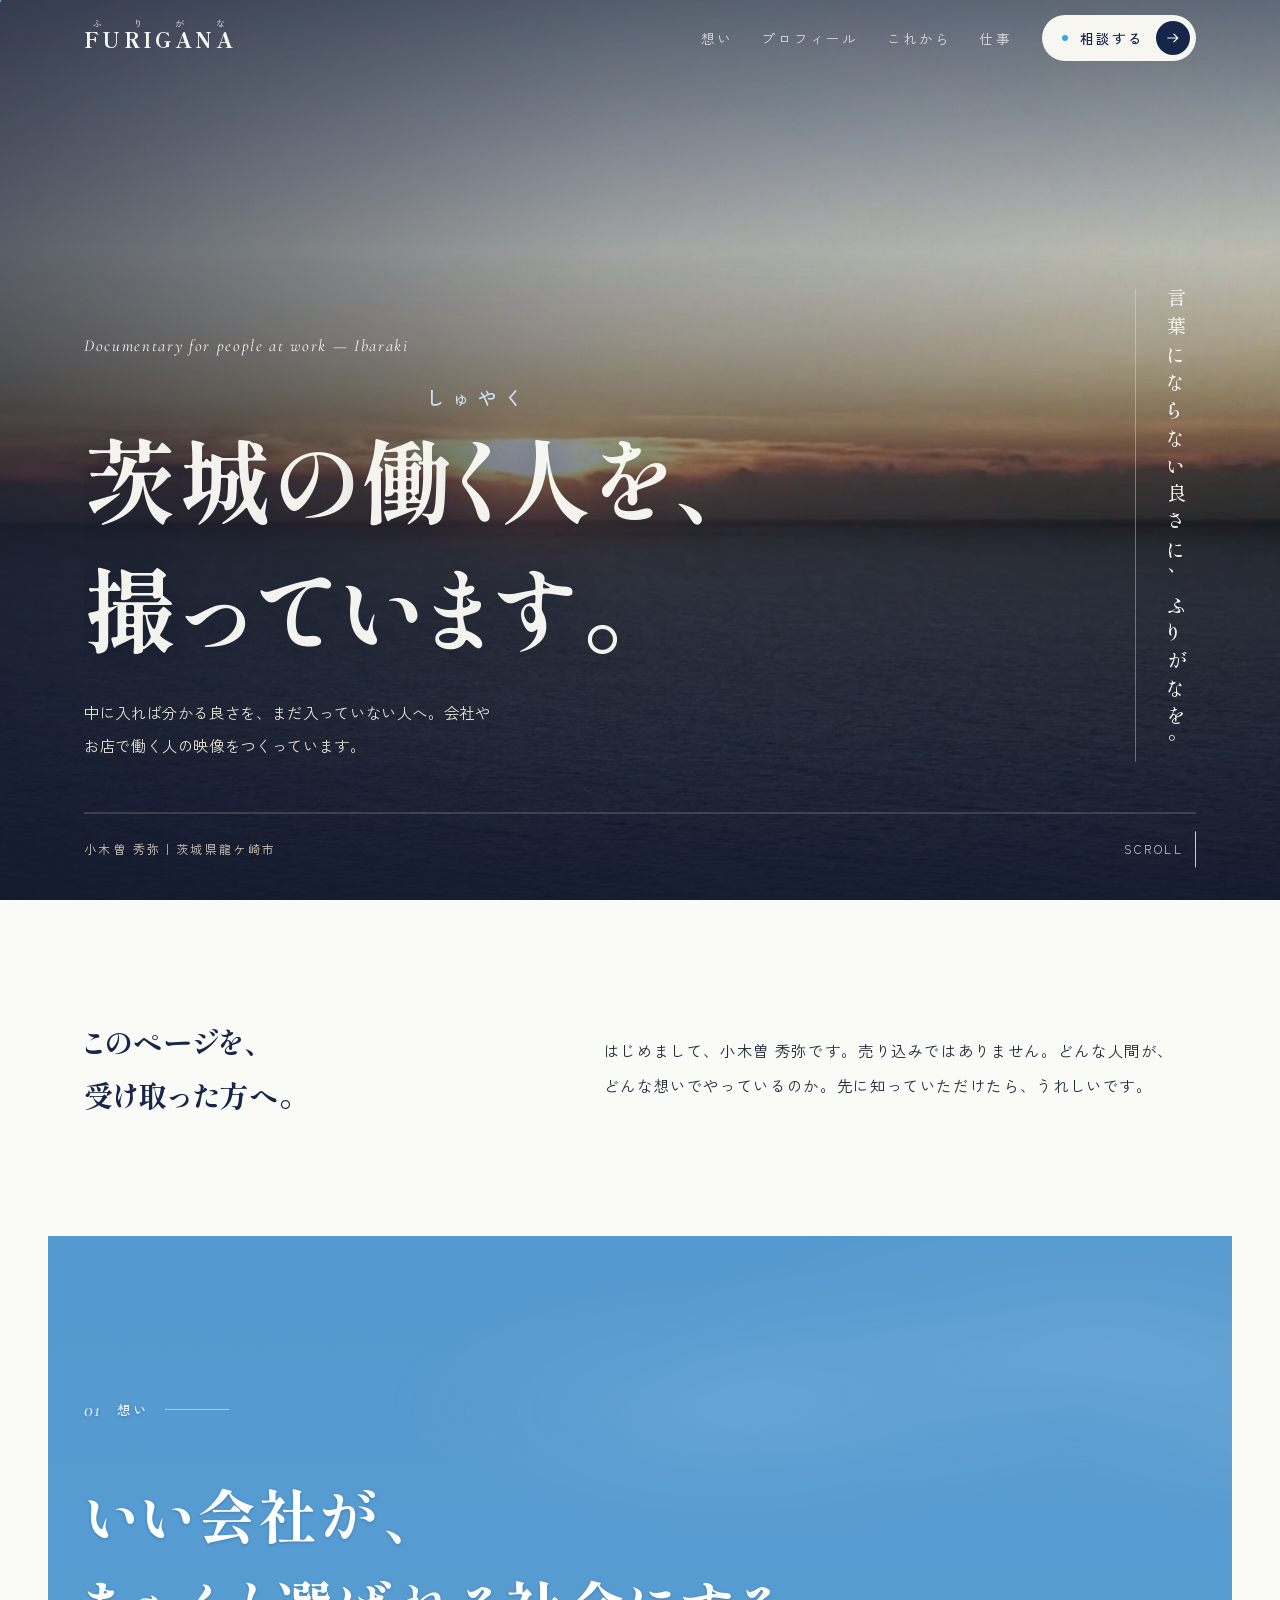
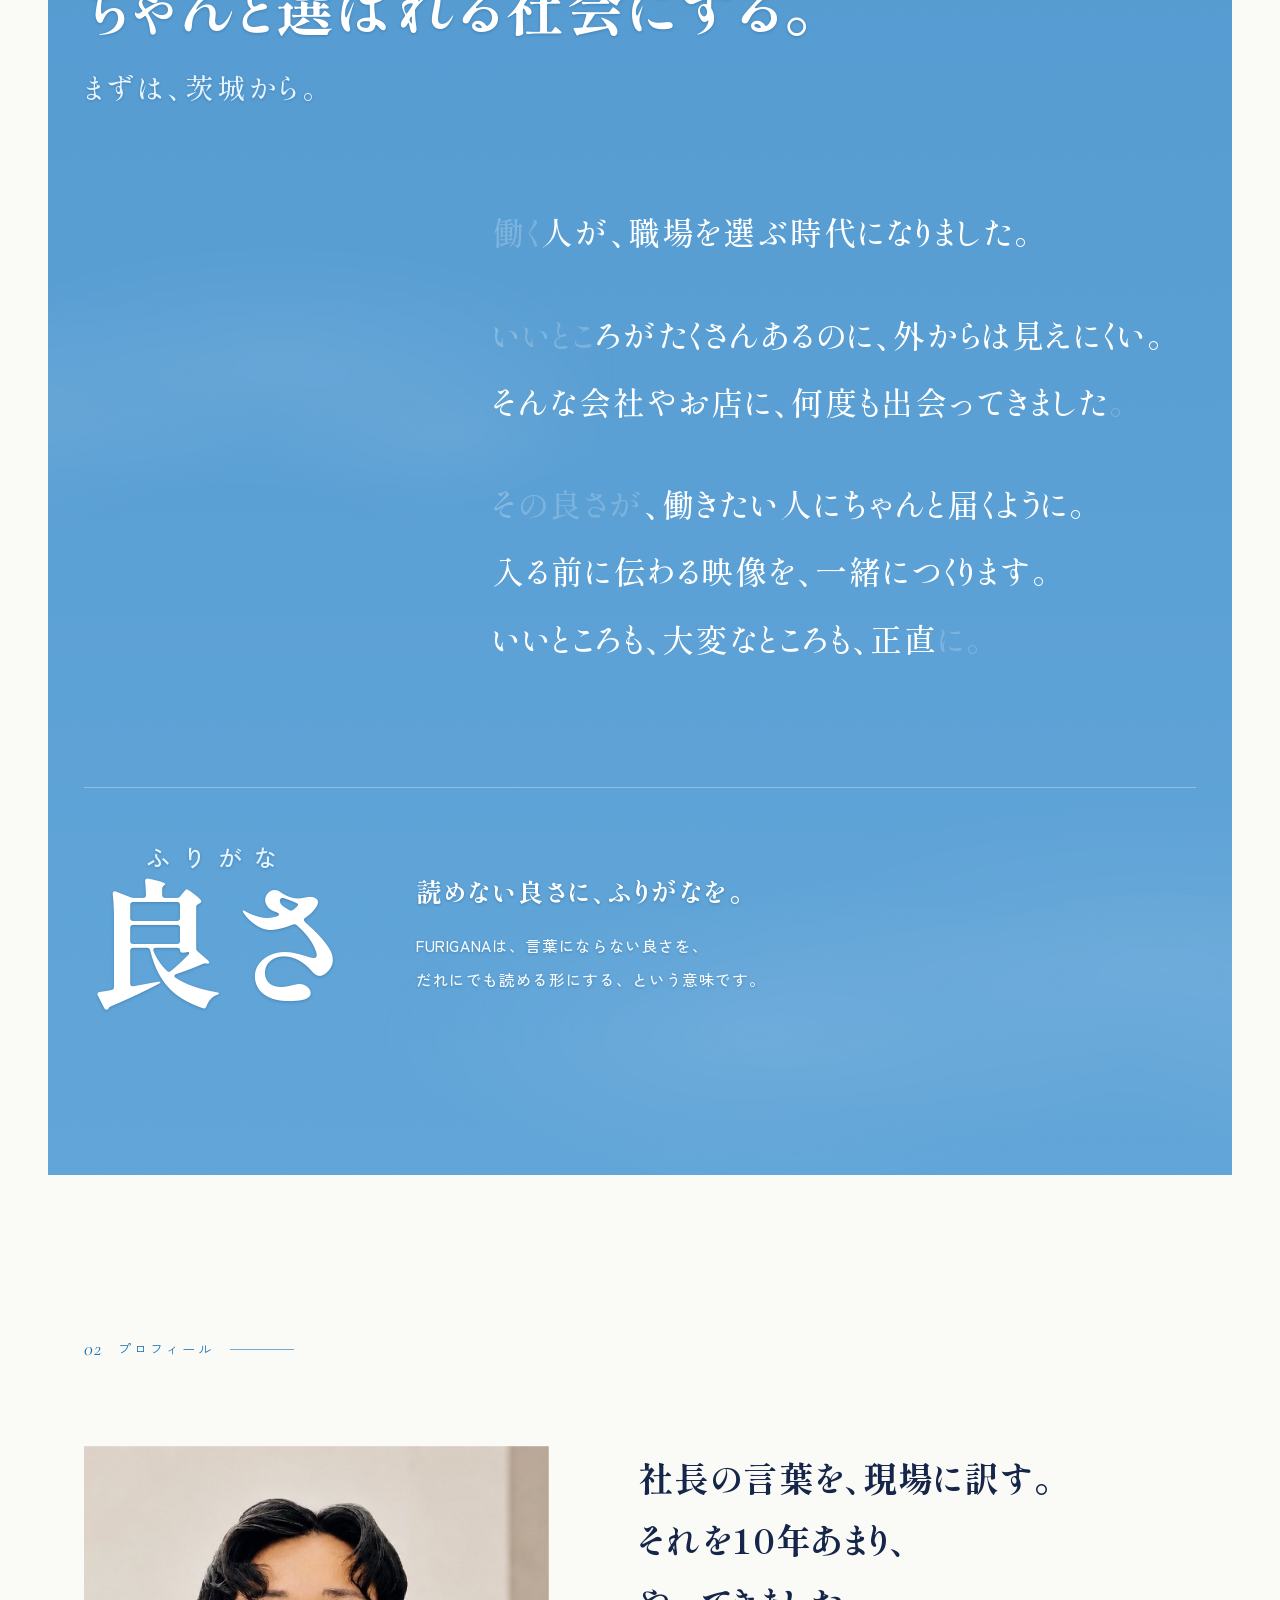
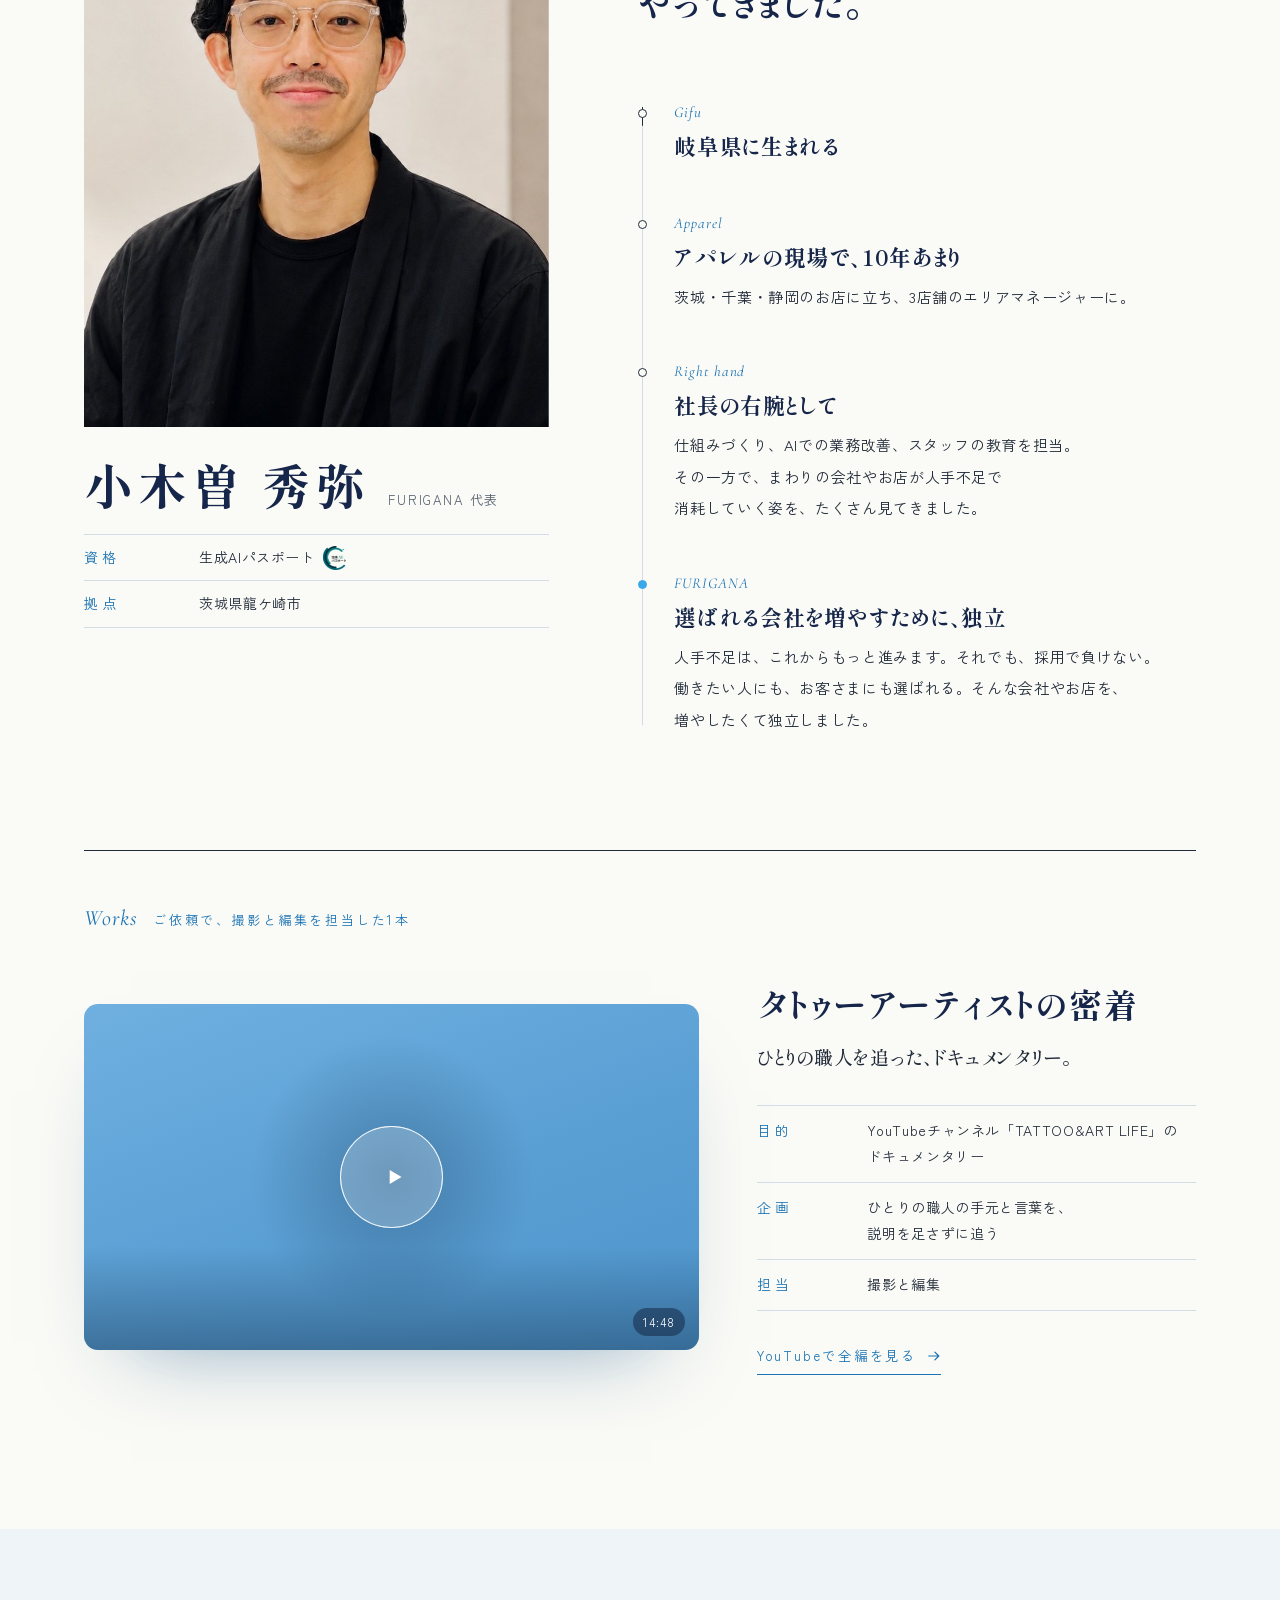
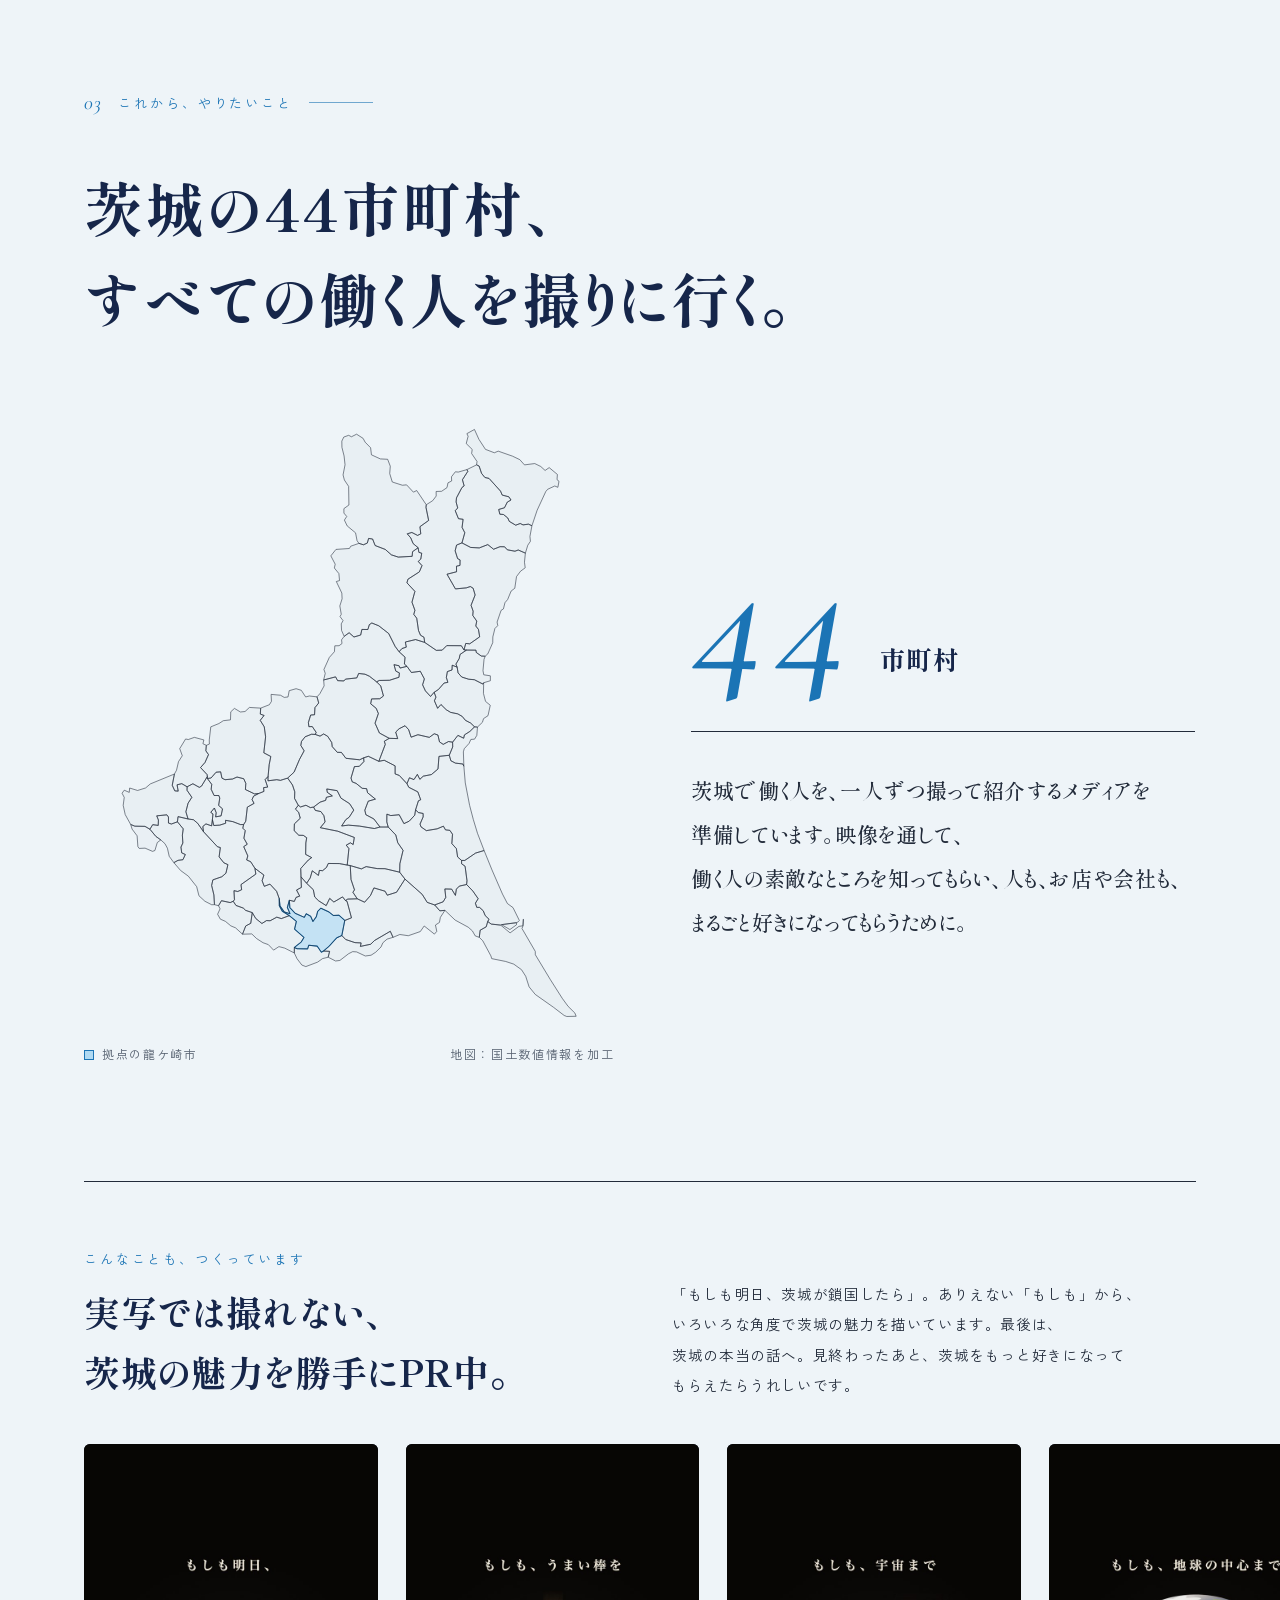
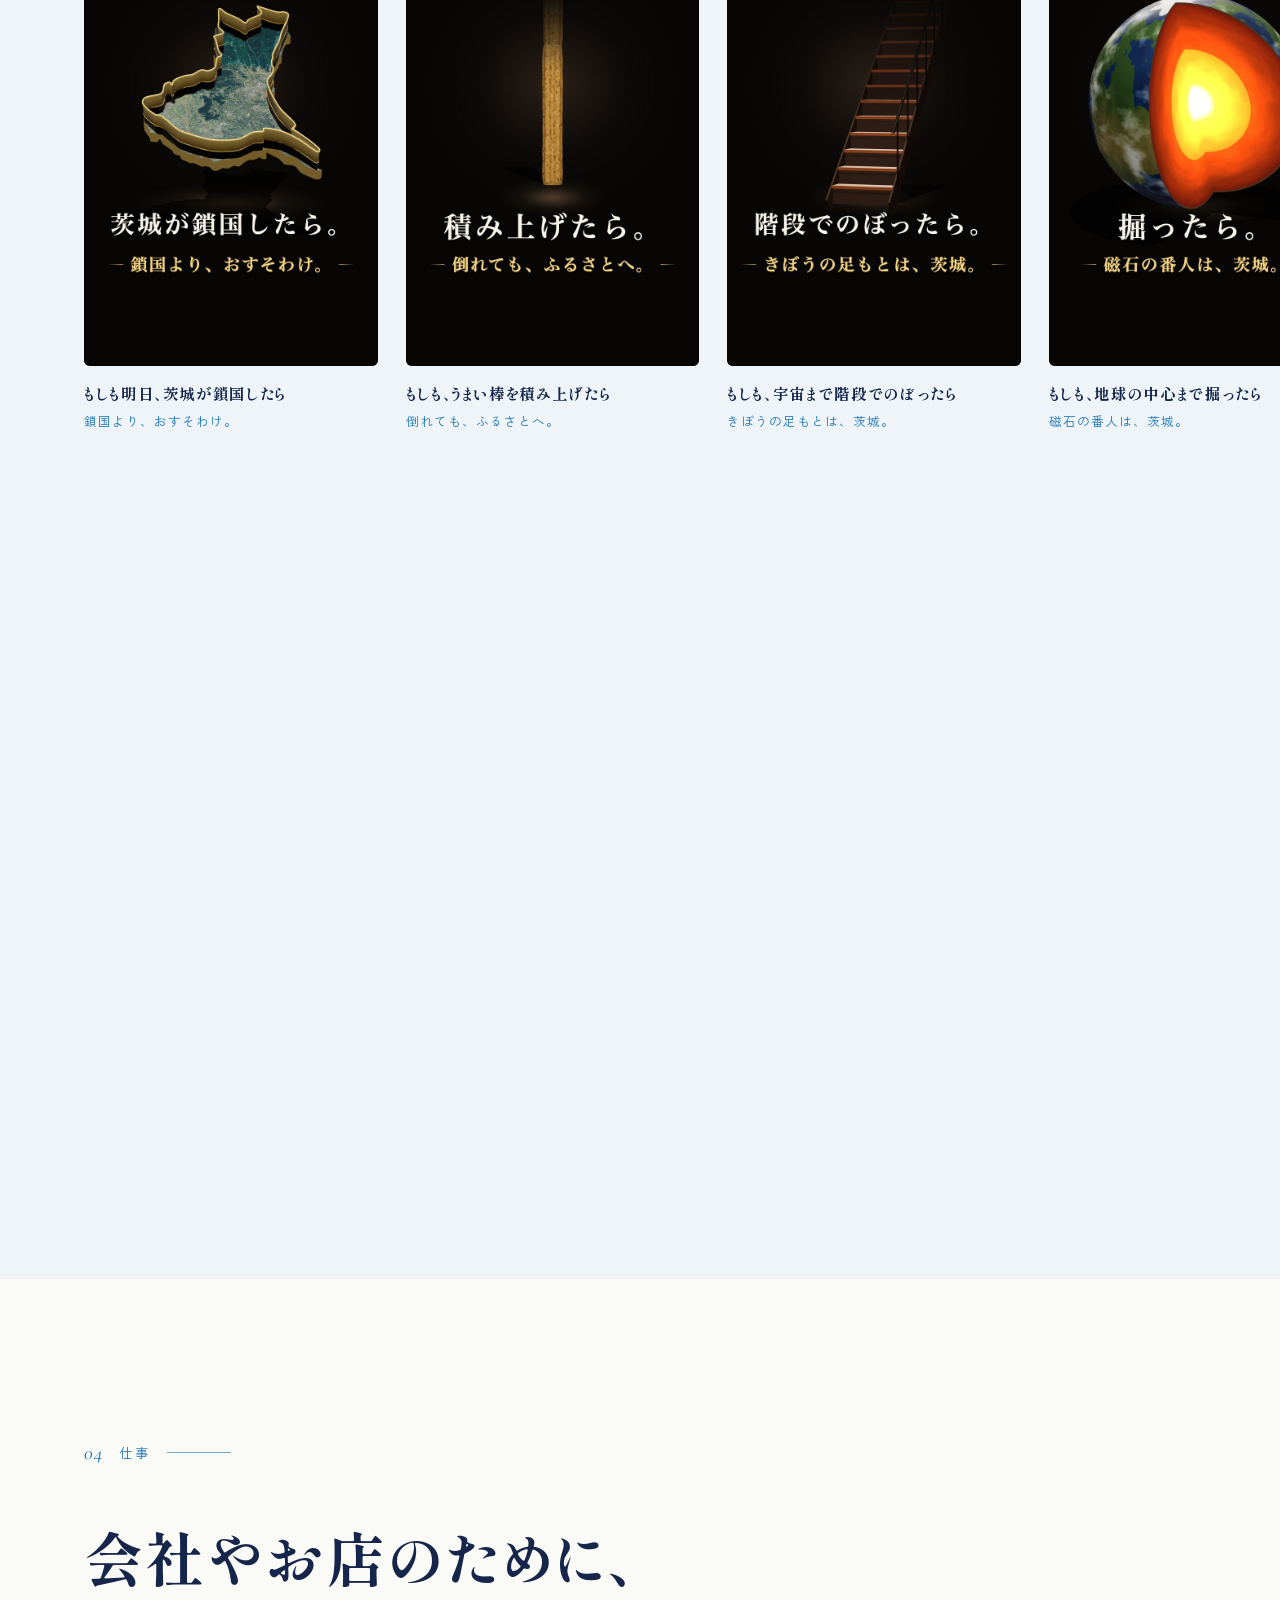
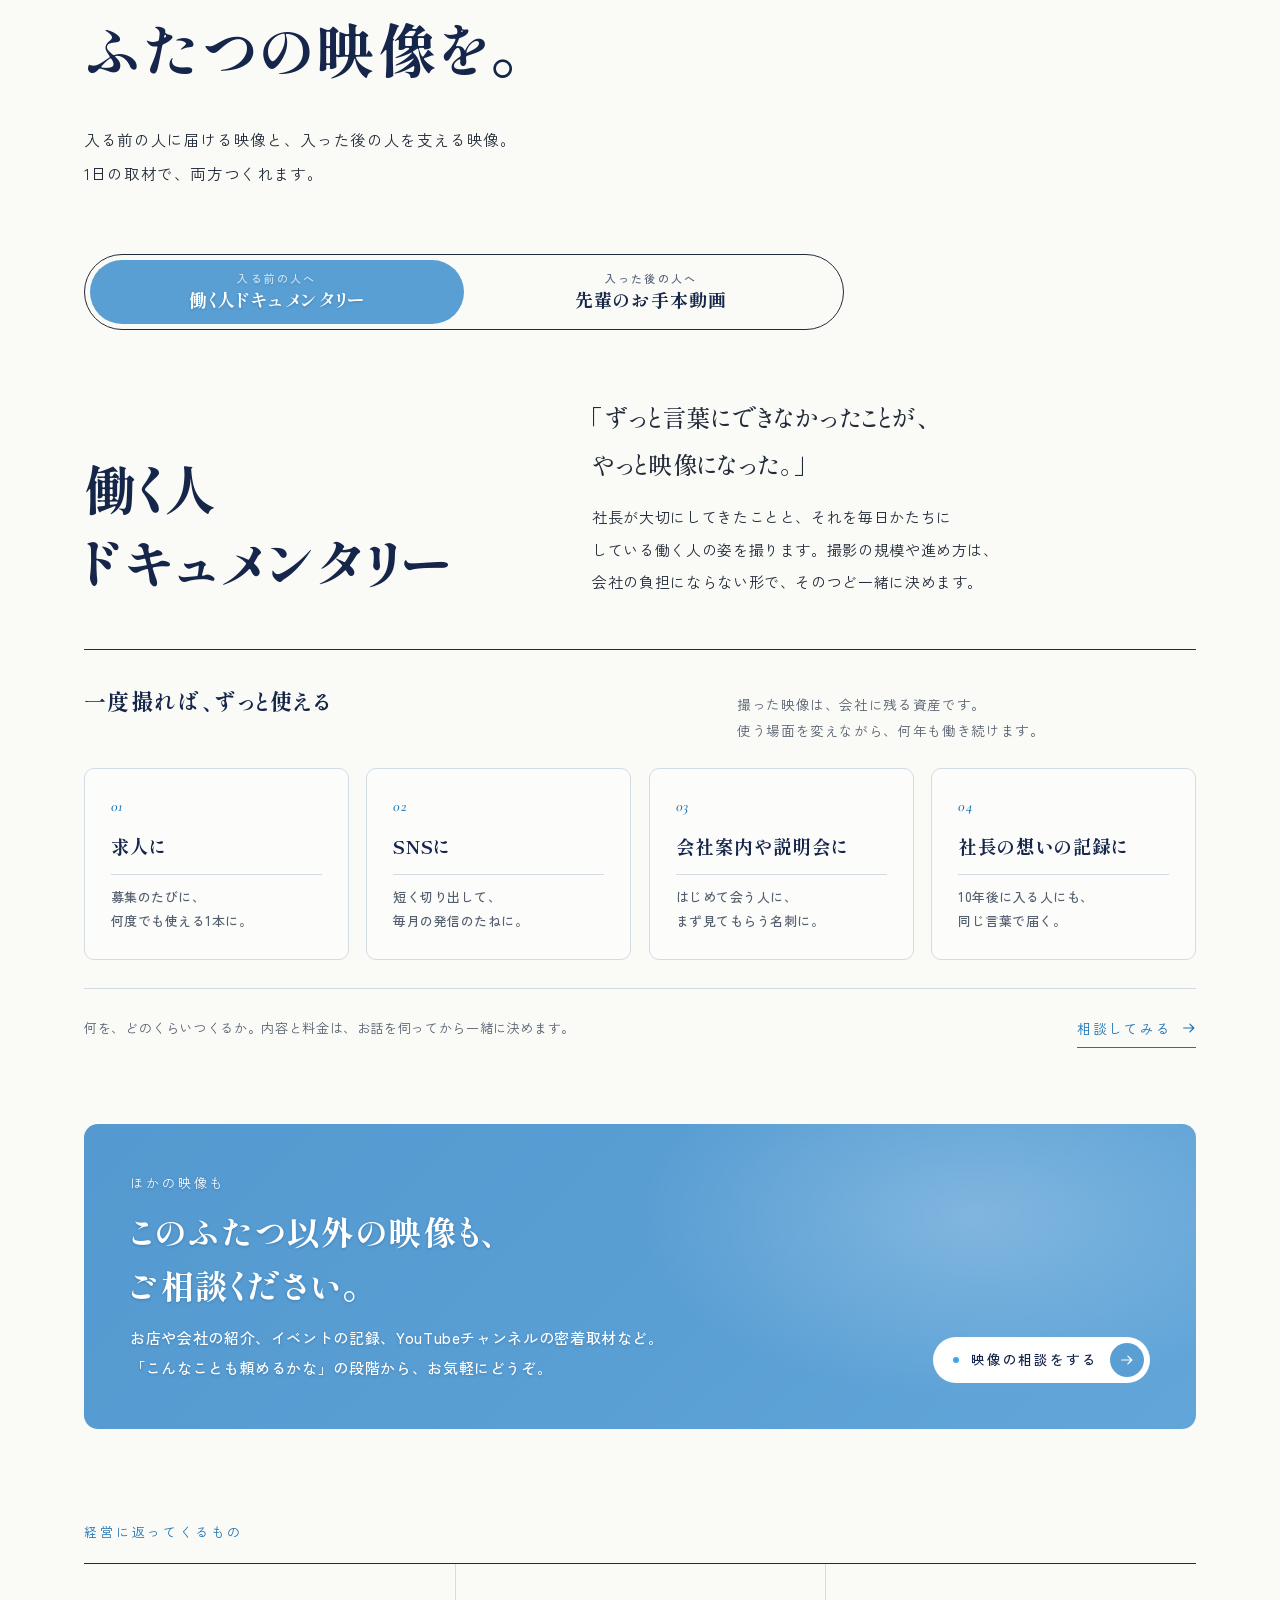
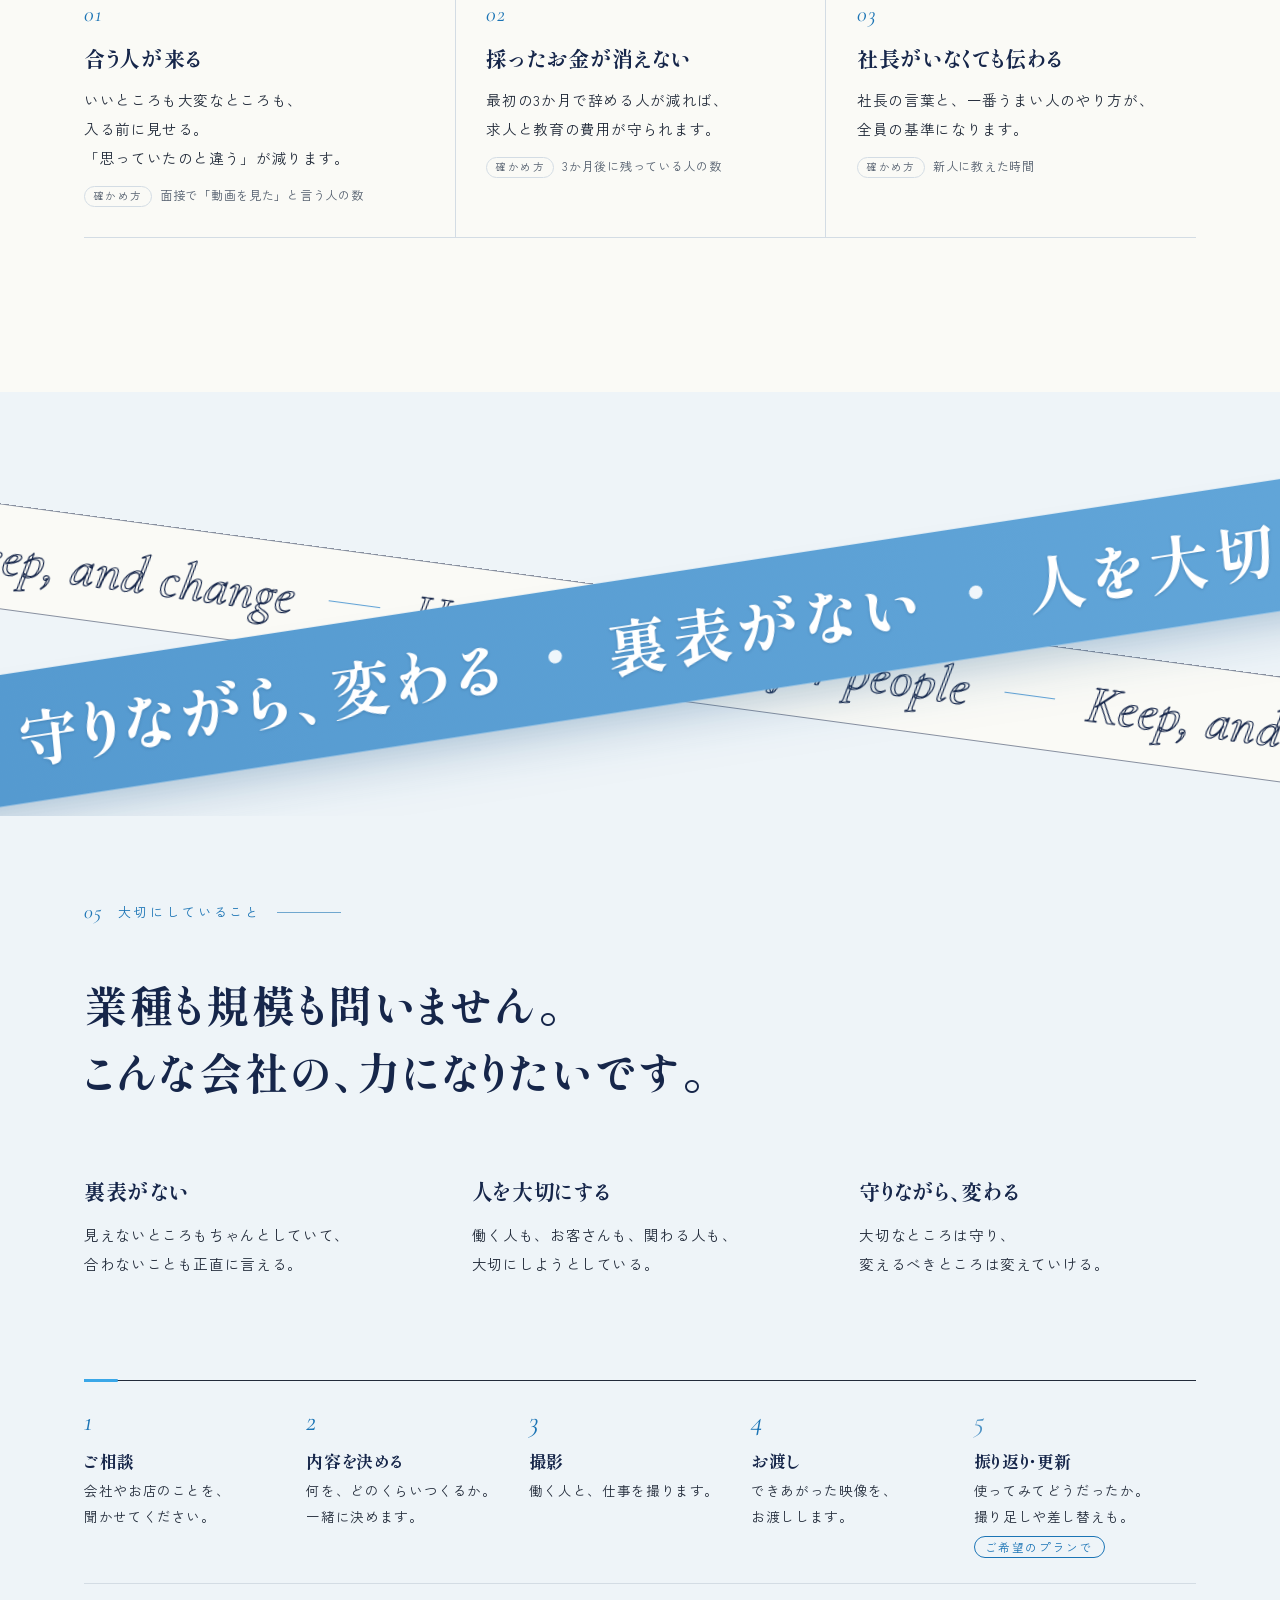
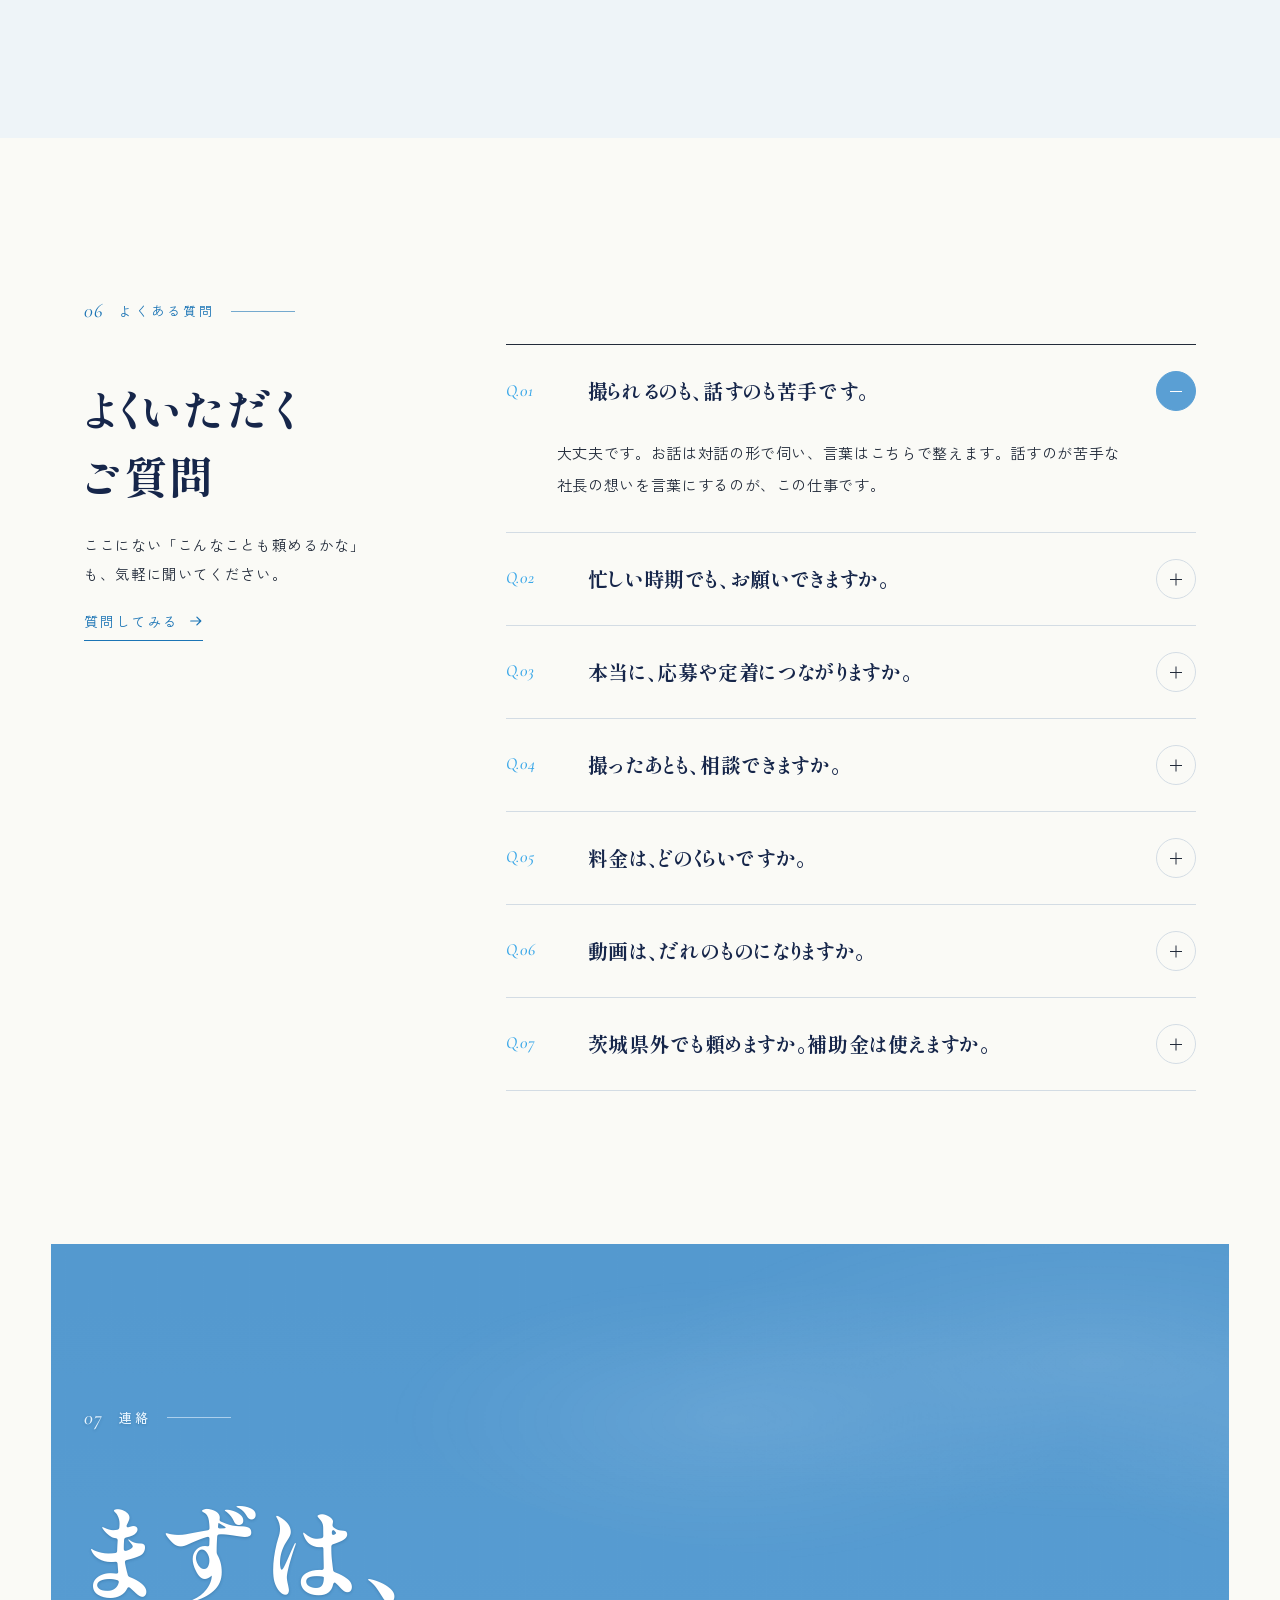
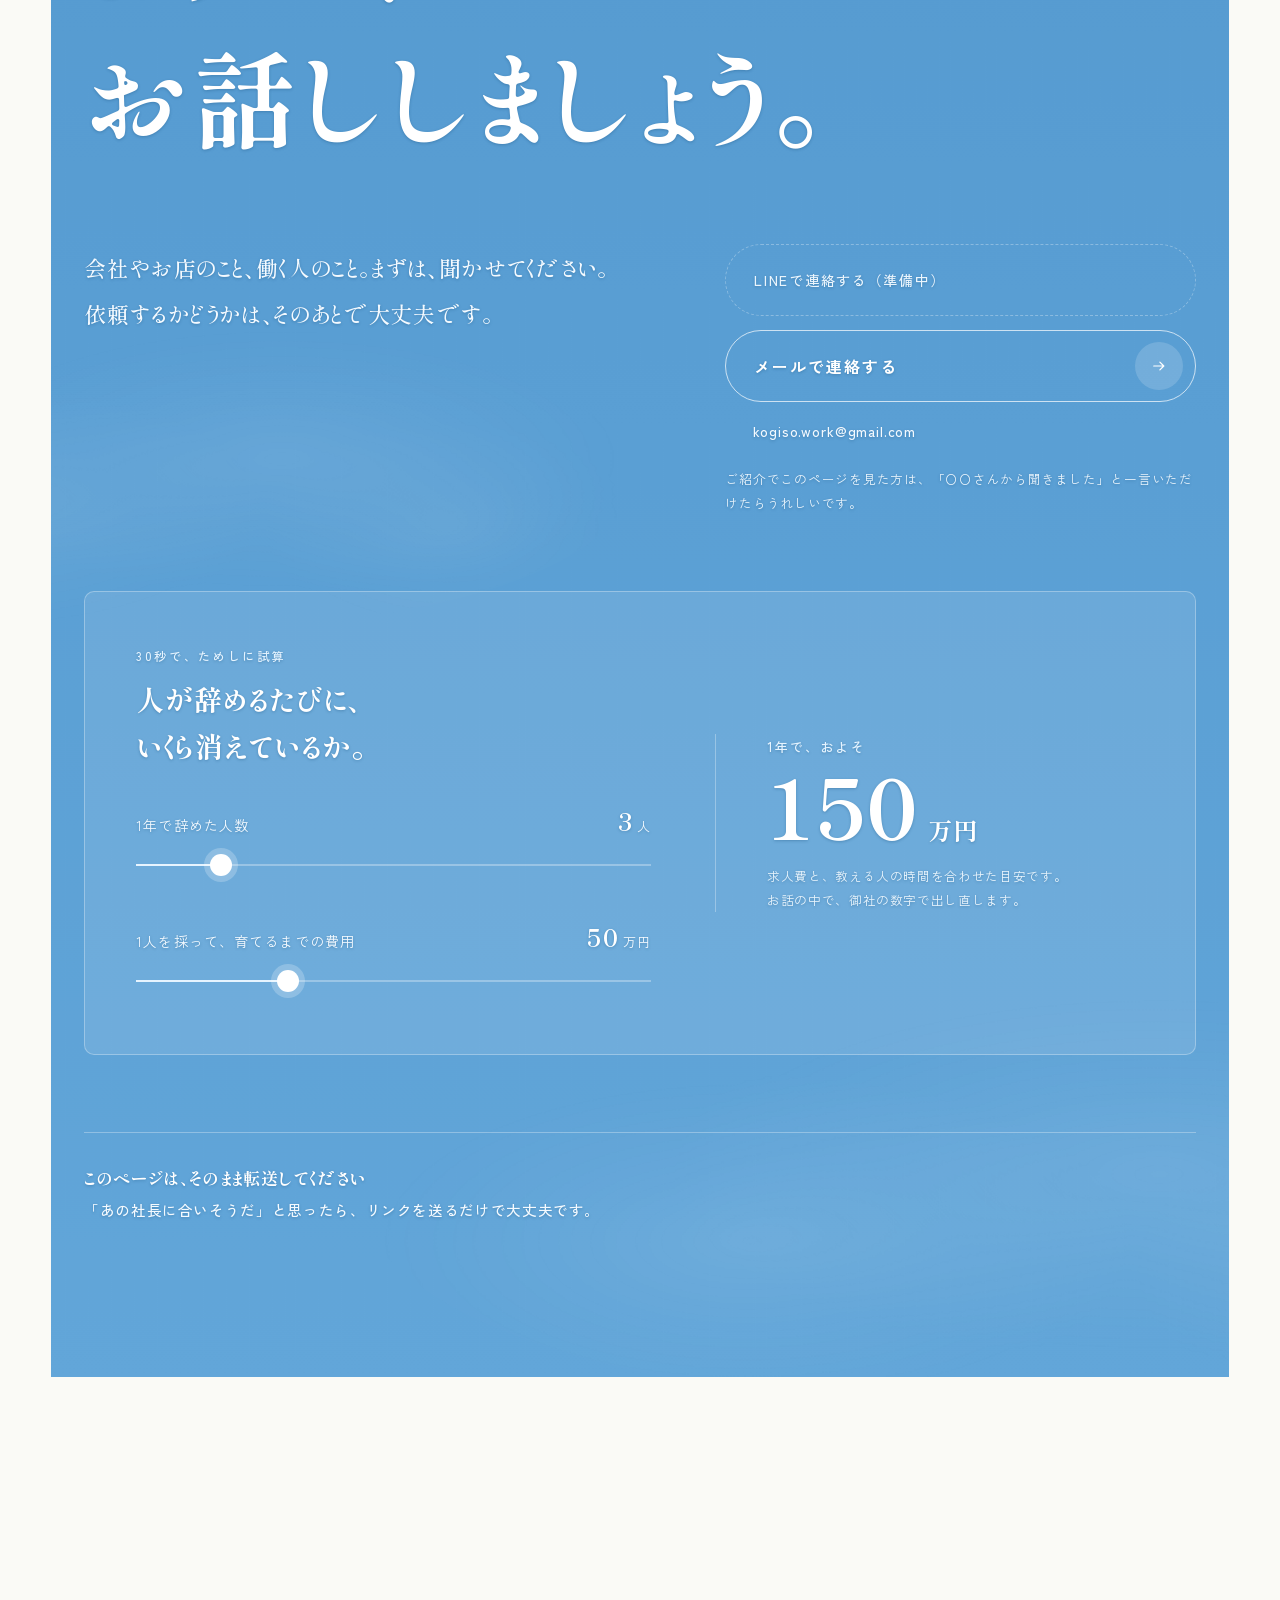
==== commit 6ce8a95a: "Add files via upload" ====
--- a/index.html
+++ b/index.html
@@ -5,8 +5,8 @@
     // 万一スクリプトが動かなくても、ページが隠れたままにならないように
     setTimeout(function () { if (!window.__ready) document.documentElement.classList.remove('js-motion'); }, 5000);
   }
-</script><style>:root{--paper:#fafaf6;--paper2:#eef4f8;--paper3:#e1eaf0;--ink:#222b3a;--sub:#55606f;--rule:#d3dce4;--indigo:#16264a;--indigoRule:#ffffff4d;--night:#131a30;--sky:#5a9fd4;--skyA:#5499cf;--skyB:#62a6d9;--sky2:#5197ce;--skyV:#3aa7e8;--onSoft:#f4faff;--onMute:#eaf5fd;--copper:#1b74b5;--copperL:#bfe3f8;--cream:#fafaf6;--mincho:"Shippori Mincho B1","Hiragino Mincho ProN","Yu Mincho",serif;--gothic:"Zen Kaku Gothic New","Hiragino Sans","Yu Gothic",sans-serif;--latin:"Cormorant Garamond",Georgia,serif;--pad:clamp(20px,5vw,64px);--ease:cubic-bezier(.2,.7,.2,1);--io:cubic-bezier(.76,0,.24,1)}*,:before,:after{box-sizing:border-box}html{-webkit-text-size-adjust:100%}html.lenis,html.lenis body{height:auto}.lenis.lenis-smooth{scroll-behavior:auto!important}.lenis.lenis-stopped{overflow:hidden}body{background:var(--paper);color:var(--ink);font-family:var(--gothic);letter-spacing:.04em;font-feature-settings:"palt" 1;-webkit-font-smoothing:antialiased;text-rendering:optimizelegibility;margin:0;font-size:16px;line-height:2;overflow-x:hidden}body:before{content:"";pointer-events:none;z-index:100;opacity:.3;mix-blend-mode:multiply;background-image:url("data:image/svg+xml,%3Csvg xmlns='http://www.w3.org/2000/svg' width='180' height='180'%3E%3Cfilter id='n'%3E%3CfeTurbulence type='fractalNoise' baseFrequency='.85' numOctaves='3' stitchTiles='stitch'/%3E%3CfeColorMatrix values='0 0 0 0 .35 0 0 0 0 .3 0 0 0 0 .2 0 0 0 .22 0'/%3E%3C/filter%3E%3Crect width='100%25' height='100%25' filter='url(%23n)'/%3E%3C/svg%3E");position:fixed;inset:0}a{color:inherit}img{max-width:100%;display:block}p{margin:0}h1,h2,h3,h4{font-weight:inherit;margin:0}button{font:inherit;color:inherit;cursor:pointer;background:0 0;border:0;padding:0}ruby rt{font-family:var(--gothic);color:var(--copper);letter-spacing:.2em;font-weight:500}::selection{background:var(--copperL);color:var(--indigo)}:focus-visible{outline:2px solid var(--copper);outline-offset:3px}.wrap{max-width:1240px;padding-inline:var(--pad);margin-inline:auto}.latin{font-family:var(--latin);letter-spacing:.04em;font-style:italic}.eyebrow{letter-spacing:.22em;color:var(--copper);align-items:center;gap:16px;font-size:13px;display:flex}.eyebrow:after{content:"";opacity:.6;background:currentColor;flex:0 0 64px;height:1px}.eyebrow .num{font-family:var(--latin);letter-spacing:.06em;font-size:20px;font-style:italic}.dark .eyebrow{color:var(--copperL)}.line{margin-top:-.18em;padding-top:.18em;display:block;overflow:hidden}.line>span{display:inline-block}.intro{z-index:200;color:#fff;pointer-events:none;justify-content:center;align-items:center;display:none;position:fixed;inset:0}.js-motion .intro{pointer-events:auto;display:flex}.intro-p{background:var(--sky);will-change:transform;height:50.5%;position:absolute;left:0;right:0}.intro-top{top:0}.intro-bot{bottom:0}.intro-logo{z-index:1;text-shadow:0 1px 3px #1446734d;flex-direction:column;align-items:center;display:flex;position:relative}.intro b{font-family:var(--mincho);letter-spacing:.22em;margin-right:-.22em;font-size:clamp(30px,4.4vw,52px);font-weight:800}.intro .im{vertical-align:bottom;padding-top:.1em;display:inline-block;overflow:hidden}.intro .im>span{display:inline-block}.js-motion .intro .im>span{transform:translateY(110%)}.js-motion .intro rt span{opacity:0}.js-motion .intro-tag{visibility:hidden}.intro rt{font-family:var(--gothic);letter-spacing:.9em;color:#fff;opacity:.95;font-size:.3em;font-weight:500}.intro rt span{display:inline-block}.intro-line{background:#ffffff47;width:clamp(140px,16vw,220px);height:1px;margin-top:22px;display:block;overflow:hidden}.intro-line i{transform-origin:0;background:#fff;height:100%;display:block;transform:scaleX(0)}.intro-tag{font-family:var(--mincho);letter-spacing:.24em;margin-top:18px;font-size:clamp(13px,1.2vw,15px);font-weight:500}.intro-tag span{display:inline-block}.dark,.menu,.intro,.recommend,.card.is-pick,footer{--cream:#fff;--copper:#e6f4ff;--copperL:#e6f4ff}.wb{display:inline-block}:lang(ja) p,:lang(ja) h1,:lang(ja) h2,:lang(ja) h3,:lang(ja) h4,:lang(ja) dd,:lang(ja) li,:lang(ja) figcaption,:lang(ja) .tab,:lang(ja) .card em,:lang(ja) .card b,:lang(ja) summary{word-break:keep-all;text-wrap:pretty;overflow-wrap:anywhere;line-break:strict}.cursor{will-change:transform;z-index:150;pointer-events:none;background:var(--skyV);min-width:10px;height:10px;color:var(--indigo);letter-spacing:.14em;white-space:nowrap;transition:height .35s var(--ease),min-width .35s var(--ease),padding .35s var(--ease),background .35s,opacity .3s;opacity:0;border-radius:999px;justify-content:center;align-items:center;font-size:12px;font-weight:500;display:none;position:fixed;top:0;left:0;transform:translate(-50%,-50%)}.cursor.on{opacity:1}.cursor:not(.is-link):not(.has-label){box-shadow:0 0 0 2px #ffffffd9}.cursor.is-link{background:#3aa7e833;border:1px solid #ffffffb3;min-width:44px;height:44px}.cursor.has-label{background:var(--cream);height:38px;padding:0 16px;box-shadow:0 6px 24px #131a3038}@media (hover:hover) and (pointer:fine){.js-motion .cursor{display:flex}}.progress{z-index:60;background:var(--skyV);transform-origin:0;height:2px;position:fixed;top:0;left:0;right:0;transform:scaleX(0)}.nav{z-index:50;color:var(--cream);border-bottom:1px solid #0000;transition:background .5s,color .5s,border-color .5s;position:fixed;top:0;left:0;right:0}.nav.is-scrolled{color:var(--indigo);background:#fafaf6f5;border-bottom-color:#d3dce4cc}.nav.menu-open{color:#fff;-webkit-backdrop-filter:none;background:0 0;border-bottom-color:#0000}.nav .wrap{justify-content:space-between;align-items:center;gap:16px;height:76px;display:flex}.brand{align-items:baseline;text-decoration:none;display:flex}.brand b{font-family:var(--mincho);letter-spacing:.16em;font-size:21px;font-weight:800;line-height:1.6}.brand rt{color:currentColor;opacity:.7;font-size:9px}.nav-r{align-items:center;gap:clamp(20px,2.4vw,36px);display:flex}.nav ul{letter-spacing:.16em;align-items:center;gap:clamp(20px,2.2vw,32px);margin:0;padding:0;font-size:13.5px;list-style:none;display:flex}.nav ul a{opacity:.82;padding:8px 0;text-decoration:none;transition:opacity .3s;position:relative}.nav ul a:hover,.nav ul a.is-active{opacity:1}.nav ul a:after{content:"";transform-origin:100%;height:1px;transition:transform .5s var(--ease);background:currentColor;position:absolute;bottom:2px;left:0;right:0;transform:scaleX(0)}.nav ul a:hover:after,.nav ul a.is-active:after{transform-origin:0;transform:scaleX(1)}.pill{letter-spacing:.14em;white-space:nowrap;background:var(--cream);height:46px;color:var(--indigo);transition:background .4s,color .4s,transform .4s var(--ease);border-radius:999px;align-items:center;gap:12px;padding:0 6px 0 20px;font-size:13.5px;font-weight:500;text-decoration:none;display:inline-flex}.pill .dot{background:var(--skyV);border-radius:50%;width:6px;height:6px;animation:2.4s ease-out infinite dot;box-shadow:0 0 #3aa7e880}@keyframes dot{0%{box-shadow:0 0 #3aa7e88c}70%,to{box-shadow:0 0 0 9px #3aa7e800}}.pill .arr{background:var(--indigo);width:34px;height:34px;color:var(--cream);border-radius:50%;place-items:center;transition:background .4s,color .4s;display:grid;overflow:hidden}.pill .arr svg{transition:transform .5s var(--ease)}.pill:hover .arr svg{transform:translate(3px)}.pill:hover{background:var(--copperL)}.nav.is-scrolled:not(.menu-open) .pill{background:var(--sky);color:#fff}.nav.is-scrolled:not(.menu-open) .pill .arr{color:var(--sky);background:#fff}.nav.is-scrolled:not(.menu-open) .pill .dot{background:#fff}.nav.is-scrolled:not(.menu-open) .pill:hover{background:var(--sky2)}.menu-btn{opacity:.9;border:1px solid;border-radius:50%;width:46px;height:46px;display:none;position:relative}.menu-btn i{height:1px;transition:transform .5s var(--ease),top .5s var(--ease);background:currentColor;position:absolute;left:14px;right:14px}.menu-btn i:first-child{top:19px}.menu-btn i:last-child{top:26px}.menu-open .menu-btn i:first-child{top:22px;transform:rotate(45deg)}.menu-open .menu-btn i:last-child{top:22px;transform:rotate(-45deg)}.menu{z-index:49;background:var(--sky);color:var(--cream);padding:96px var(--pad) 40px;clip-path:inset(0 0 100%);visibility:hidden;transition:clip-path .8s var(--io),visibility 0s .8s;flex-direction:column;justify-content:center;display:flex;position:fixed;inset:0}.menu.is-open{clip-path:inset(0);visibility:visible;transition:clip-path .8s var(--io)}.menu a{border-bottom:1px solid var(--indigoRule);font-family:var(--mincho);letter-spacing:.1em;opacity:0;transition:opacity .6s,transform .8s var(--ease);align-items:baseline;gap:18px;padding:14px 0;font-size:30px;font-weight:700;text-decoration:none;display:flex;transform:translateY(18px)}.menu.is-open a{opacity:1;transform:none}.menu a:first-child{transition-delay:.25s}.menu a:nth-child(2){transition-delay:.31s}.menu a:nth-child(3){transition-delay:.37s}.menu a:nth-child(4){transition-delay:.43s}.menu a:nth-child(5){transition-delay:.49s}.menu a .latin{color:var(--copperL);font-size:16px;font-weight:500}.menu p{letter-spacing:.2em;color:var(--onMute);margin-top:32px;font-size:12.5px}@media (width<=860px){.nav ul{display:none}.menu-btn{flex:0 0 42px;width:42px;height:42px;display:block}.menu-btn i{left:13px;right:13px}.menu-btn i:first-child{top:17px}.menu-btn i:last-child{top:24px}.menu-open .menu-btn i:first-child,.menu-open .menu-btn i:last-child{top:20px}.nav .wrap{height:68px}.nav-r{gap:10px}.nav .pill{gap:10px;height:42px;padding:0 5px 0 16px;font-size:13px}.nav .pill .arr{width:32px;height:32px}.brand b{font-size:19px}}@media (width<=430px){.nav .pill .dot{display:none}}.hero{height:100svh;min-height:600px;max-height:1100px;color:var(--cream);background:var(--night);align-items:flex-end;display:flex;position:relative;overflow:hidden}.hero-media{will-change:transform;position:absolute;inset:0}.hero-media video{object-fit:cover;width:100%;height:100%;position:absolute;inset:0}.hero:after{content:"";pointer-events:none;background:linear-gradient(90deg,#131a309e 0%,#131a3047 48%,#131a300d 100%),linear-gradient(#131a308c 0%,#131a301a 28%,#131a304d 58%,#131a30e6 100%);position:absolute;inset:0}.hero-inner{z-index:2;width:100%;padding-bottom:clamp(20px,3vw,32px);position:relative}.hero-grid{grid-template-columns:minmax(0,1fr) auto;align-items:end;gap:clamp(32px,6vw,96px);display:grid}.hero-kicker{font-family:var(--latin);color:var(--cream);opacity:.92;letter-spacing:.1em;font-size:clamp(15px,1.3vw,18px);font-style:italic}.hero h1{font-family:var(--mincho);letter-spacing:.03em;text-shadow:0 2px 40px #131a3059;margin-top:clamp(14px,1.6vw,22px);font-size:clamp(40px,7.2vw,108px);font-weight:700;line-height:1.4}.hero h1 rt{letter-spacing:.42em;color:#cfe8fa;font-size:.2em}.hero-lead{color:#ede7d9;max-width:30em;margin-top:clamp(18px,2vw,28px);font-size:clamp(15px,1.2vw,17px);line-height:2.1}.hero-v{writing-mode:vertical-rl;font-family:var(--mincho);letter-spacing:.46em;border-left:1px solid #f3eee366;padding-left:22px;font-size:clamp(17px,1.5vw,21px);font-weight:500;line-height:2}.hero-foot{letter-spacing:.2em;color:#d9d2c2;border-top:1px solid #f3eee359;justify-content:space-between;align-items:center;gap:16px;margin-top:clamp(28px,4vw,52px);padding-top:18px;font-size:12px;display:flex}.scroll-cue{align-items:center;gap:12px;display:flex}.scroll-cue i{transform-origin:top;width:1px;height:36px;animation:cue 2.4s var(--ease) infinite;background:currentColor;display:block}@keyframes cue{0%{transform:scaleY(0)}45%{transform-origin:top;transform:scaleY(1)}55%{transform-origin:bottom;transform:scaleY(1)}to{transform-origin:bottom;transform:scaleY(0)}}@media (width<=760px){.hero-grid{grid-template-columns:1fr}.hero-v{display:none}.hero h1{line-height:1.5}}.referral{grid-template-columns:minmax(0,1fr) minmax(0,1.3fr);align-items:center;gap:clamp(20px,5vw,80px);padding-block:clamp(72px,9vw,128px);display:grid}.referral h2{font-family:var(--mincho);color:var(--indigo);font-size:clamp(22px,2.3vw,30px);font-weight:700;line-height:1.8}.referral p{font-size:15.5px;line-height:2.3}@media (width<=760px){.referral{grid-template-columns:1fr}}.from{letter-spacing:.16em;color:var(--copper);align-items:center;gap:10px;margin-bottom:14px;font-size:13px;display:inline-flex}.from:before{content:"";background:currentColor;width:28px;height:1px}.from[hidden]{display:none}.sec{padding-block:clamp(96px,12vw,176px)}.dark{background:var(--paper);color:var(--onSoft);position:relative;overflow:hidden}.dark>.sky-fx{background:linear-gradient(180deg,var(--skyA) 0%,var(--sky) 45%,var(--skyB) 100%);transform-origin:50% 0;backface-visibility:hidden}.js-motion main .dark>.sky-fx{will-change:transform}.dark>.wrap{z-index:1;position:relative}.dark,.menu,.recommend,.card.is-pick,footer,.tab.is-on,.nav.is-scrolled:not(.menu-open) .pill{text-shadow:0 1px 3px #14467352}.omoi-body{text-shadow:none}.dark p,.dark li,footer p,.card.is-pick li,.recommend p{font-weight:500}.dark .primary,.recommend .pill,.card .pick{text-shadow:none}.sky-fx{pointer-events:none;z-index:0;position:absolute;inset:0;overflow:hidden}.sky-fx i{will-change:transform;display:block;position:absolute}.sky-fx i:before{content:"";opacity:.5;will-change:transform;background:radial-gradient(closest-side at 30% 60%,#fff3,#ffffff12 55%,#0000 100%),radial-gradient(closest-side at 62% 44%,#ffffff38,#ffffff14 55%,#0000 100%),radial-gradient(closest-side at 80% 66%,#ffffff24,#ffffff0d 55%,#0000 100%);border-radius:50%;position:absolute;inset:-20%}.sky-fx i:first-child{width:min(70vw,900px);height:260px;top:4%;right:-12%}.sky-fx i:nth-child(2){width:min(60vw,720px);height:220px;top:46%;left:-18%}.sky-fx i:nth-child(3){width:min(80vw,1000px);height:300px;bottom:-6%;right:-20%}.sky-fx i:first-child:before{animation:90s linear infinite alternate drift}.sky-fx i:nth-child(2):before{opacity:.38;animation:120s linear infinite alternate-reverse drift}.sky-fx i:nth-child(3):before{opacity:.42;animation:150s linear infinite alternate drift}.sky-fx b{opacity:0;will-change:transform;background:radial-gradient(closest-side,#ffffff21,#0000 100%);border-radius:50%;width:560px;height:560px;margin:-280px 0 0 -280px;transition:opacity .6s;position:absolute;top:0;left:0}.sky-fx.lit b{opacity:1}@keyframes drift{0%{transform:translate(-6%)}to{transform:translate(10%)}}@media (prefers-reduced-motion:reduce){.sky-fx i:before{animation:none}}.tone{background:var(--paper2)}.h2{font-family:var(--mincho);letter-spacing:.04em;color:var(--indigo);margin-top:clamp(28px,3vw,40px);font-size:clamp(30px,4.6vw,64px);font-weight:700;line-height:1.55}.h2.m{font-size:clamp(26px,3.4vw,44px)}.dark .h2{color:var(--cream)}.h2 .sub{color:var(--copper);letter-spacing:.14em;margin-top:.5em;font-size:.48em;font-weight:500;display:block}.dark .h2 .sub{color:var(--copperL)}.lead{max-width:34em;margin-top:28px;font-size:15.5px;line-height:2.2}.omoi-body{max-width:22em;font-family:var(--mincho);letter-spacing:.06em;color:var(--cream);margin-top:clamp(56px,7vw,104px);margin-left:auto;font-size:clamp(20px,2.5vw,34px);font-weight:500;line-height:2.1}.omoi-body p+p{margin-top:1.1em}.furigana-demo{border-top:1px solid var(--indigoRule);grid-template-columns:auto minmax(0,1fr);align-items:center;gap:clamp(24px,5vw,80px);margin-top:clamp(72px,9vw,136px);padding-top:clamp(36px,4vw,56px);display:grid}.furigana-demo .big{font-family:var(--mincho);color:var(--cream);letter-spacing:.06em;font-size:clamp(72px,11vw,168px);font-weight:700;line-height:1.2}.furigana-demo .big rt{color:var(--copperL);letter-spacing:.5em;font-size:.17em}.furigana-demo p{max-width:28em;font-size:15.5px;line-height:2.2}.furigana-demo strong{font-family:var(--mincho);color:var(--cream);letter-spacing:.08em;margin-bottom:12px;font-size:clamp(20px,2vw,26px);font-weight:700;display:block}@media (width<=700px){.furigana-demo{grid-template-columns:1fr}.omoi-body{margin-left:0}}.kogiso-grid{grid-template-columns:minmax(0,5fr) minmax(0,6fr);align-items:start;gap:clamp(40px,7vw,120px);margin-top:clamp(48px,6vw,80px);display:grid}.kogiso-side{position:sticky;top:112px}.portrait{aspect-ratio:4/5;background:var(--paper3);margin:0;position:relative;overflow:hidden}.portrait img{object-fit:cover;width:100%;height:100%;position:absolute;inset:0}.js-motion .portrait{clip-path:inset(0 0 100%)}.name{flex-wrap:wrap;align-items:baseline;gap:18px;margin-top:26px;display:flex}.name b{font-family:var(--mincho);letter-spacing:.1em;color:var(--indigo);font-size:clamp(34px,3.8vw,50px);font-weight:800;line-height:1.3}.name span{color:var(--sub);letter-spacing:.14em;font-size:13px}.creds{border-top:1px solid var(--rule);margin:18px 0 0}.creds div{border-bottom:1px solid var(--rule);grid-template-columns:4.5em minmax(0,1fr);gap:12px;padding:10px 0;font-size:14px;line-height:1.8;display:grid}.creds dt{color:var(--copper);letter-spacing:.3em}.creds div:has(.cred-pass){align-items:center}.cred-pass{align-items:center;gap:8px;display:flex}.cred-pass img{flex:none;width:auto;height:1.7em}.kogiso-lead{font-family:var(--mincho);color:var(--indigo);font-size:clamp(24px,2.7vw,36px);font-weight:700;line-height:1.8}.timeline{margin:clamp(40px,5vw,64px) 0 0;padding:0 0 0 36px;list-style:none;position:relative}.timeline .track{background:var(--rule);width:1px;position:absolute;top:10px;bottom:10px;left:4px}.timeline .fill{background:var(--ink);transform-origin:top;width:1px;position:absolute;top:10px;bottom:10px;left:4px}.timeline li{padding-bottom:clamp(30px,3.6vw,44px);position:relative}.timeline li:last-child{padding-bottom:0}.timeline li:before{content:"";background:var(--paper);border:1px solid var(--ink);border-radius:50%;width:9px;height:9px;position:absolute;top:12px;left:-36px}.timeline li.now:before{background:var(--skyV);border-color:var(--skyV)}.timeline .when{font-family:var(--latin);color:var(--copper);letter-spacing:.06em;font-size:15px;font-style:italic}.timeline h3{font-family:var(--mincho);color:var(--indigo);font-size:clamp(19px,1.7vw,22px);font-weight:700;line-height:1.7}.timeline p:not(.when){margin-top:6px;font-size:15px;line-height:2.1}@media (width<=860px){.kogiso-grid{grid-template-columns:1fr}.kogiso-side{position:static}.portrait{max-width:440px}}.ima-grid{grid-template-columns:minmax(0,1.05fr) minmax(0,1fr);align-items:center;gap:clamp(40px,6vw,104px);margin-top:clamp(48px,6vw,80px);display:grid}.map-wrap svg{width:100%;height:auto;display:block;overflow:visible}.map-wrap .city{fill:#1d284706;stroke:var(--ink);stroke-width:.6px;stroke-linejoin:round;transition:fill .4s}.map-wrap .city:hover{fill:#3aa7e829}.map-wrap .home{fill:#3aa7e83d;stroke:var(--copper);stroke-width:1.1px}.home-key{vertical-align:-1px;border:1px solid var(--copper);background:#3aa7e859;width:10px;height:10px;margin-right:8px;display:inline-block}.map-caption{letter-spacing:.14em;color:var(--sub);flex-wrap:wrap;justify-content:space-between;gap:4px 16px;margin-top:16px;font-size:12px;display:flex}.big44{color:var(--indigo);align-items:baseline;gap:14px;display:flex}.big44 b{font-family:var(--latin);color:var(--copper);font-variant-numeric:tabular-nums;min-width:1.05em;font-size:clamp(104px,13vw,184px);font-style:italic;font-weight:500;line-height:.9}.big44 span{font-family:var(--mincho);font-size:clamp(20px,2vw,26px);font-weight:700}.ima-lead{border-top:1px solid var(--ink);font-family:var(--mincho);max-width:24em;margin-top:clamp(24px,3vw,40px);padding-top:clamp(24px,3vw,36px);font-size:clamp(17px,1.7vw,21px);font-weight:500;line-height:2.1}.acts{border-top:1px solid var(--ink);margin:clamp(32px,4vw,48px) 0 0;padding:0;list-style:none}.acts li{border-bottom:1px solid var(--rule);grid-template-columns:52px minmax(0,1fr);gap:6px 16px;padding:24px 0;display:grid}.acts .n{font-family:var(--latin);color:var(--copper);font-size:22px;font-style:italic;line-height:1.6}.acts h3{font-family:var(--mincho);color:var(--indigo);font-size:19px;font-weight:700;line-height:1.7}.acts p{grid-column:2;font-size:14.5px;line-height:2}.acts .tag{letter-spacing:.18em;color:var(--copper);border:1px solid;border-radius:999px;grid-column:2;justify-self:start;margin-top:4px;padding:1px 12px;font-size:11.5px;text-decoration:none}@media (width<=900px){.ima-grid{grid-template-columns:1fr}}.ig{border-top:1px solid var(--ink);margin-top:clamp(80px,9vw,136px);padding-top:clamp(40px,5vw,64px)}.ig-head{grid-template-columns:minmax(0,1fr) minmax(0,1fr);align-items:end;gap:20px clamp(32px,5vw,80px);display:grid}.ig-k{letter-spacing:.22em;color:var(--copper);font-size:13px}.ig-head h3{font-family:var(--mincho);color:var(--indigo);margin-top:10px;font-size:clamp(24px,2.8vw,36px);font-weight:700;line-height:1.65}.ig-d{font-size:14.5px;line-height:2.1}.ig-row{grid-template-columns:repeat(4,minmax(0,1fr));gap:clamp(12px,1.8vw,24px);margin-top:clamp(28px,3.4vw,44px);display:grid}.ig-card{color:inherit;text-decoration:none;display:block}.ig-img{aspect-ratio:9/16;background:var(--night);border-radius:6px;display:block;position:relative;overflow:hidden}.ig-img img,.ig-img video{object-fit:cover;width:100%;height:100%;transition:transform 1.4s var(--ease),opacity .8s;position:absolute;inset:0}.ig-img video{opacity:0}.ig-img video.on{opacity:1}.ig-card:hover .ig-img img,.ig-card:hover .ig-img video{transform:scale(1.05)}.ig-t{font-family:var(--mincho);color:var(--indigo);margin-top:14px;font-size:15.5px;font-weight:700;line-height:1.7;display:block}.ig-s{letter-spacing:.08em;color:var(--copper);margin-top:2px;font-size:12.5px;display:block}.ig-more{text-align:right;margin-top:28px}.tlink{letter-spacing:.14em;color:var(--copper);transition:background-size .5s var(--ease);background:linear-gradient(currentColor,currentColor) 0 100%/100% 1px no-repeat;align-items:center;gap:10px;padding:6px 0;font-size:13.5px;text-decoration:none;display:inline-flex}.tlink:hover{background-position:100% 100%;background-size:0 1px}.tlink svg{transition:transform .5s var(--ease)}.tlink:hover svg{transform:translate(4px)}@media (width<=760px){.ig-head{grid-template-columns:1fr}.ig-row{margin-inline:calc(var(--pad) * -1);padding-inline:var(--pad);scroll-snap-type:x mandatory;scroll-padding-inline:var(--pad);-webkit-overflow-scrolling:touch;scrollbar-width:none;gap:14px;display:flex;overflow-x:auto}.ig-row::-webkit-scrollbar{display:none}.ig-card{scroll-snap-align:start;flex:0 0 64%}.ig-more{text-align:left}}.svcs{margin-top:clamp(56px,6vw,88px)}.svc{border-top:1px solid var(--ink);grid-template-columns:minmax(0,5fr) minmax(0,7fr);align-items:start;gap:clamp(36px,6vw,96px);padding-block:clamp(56px,7vw,96px);display:grid}.svc+.svc{border-top:1px solid var(--rule)}.svc-l{position:sticky;top:120px}.svc .for{letter-spacing:.22em;color:var(--copper);align-items:center;gap:10px;font-size:12.5px;display:inline-flex}.svc .for:before{content:"";background:currentColor;border-radius:50%;width:6px;height:6px}.svc h3{font-family:var(--mincho);color:var(--indigo);letter-spacing:.06em;margin-top:14px;font-size:clamp(30px,3.7vw,50px);font-weight:800;line-height:1.4}.svc .quote{font-family:var(--mincho);margin-top:22px;font-size:clamp(19px,1.9vw,24px);font-weight:500;line-height:1.95}.svc .quote rt{font-size:.42em}.svc .desc{margin-top:18px;font-size:15px;line-height:2.15}.plans{border-top:1px solid var(--ink)}.plan{border-bottom:1px solid var(--rule);transition:padding .5s var(--ease);grid-template-columns:minmax(0,1fr) auto;align-items:baseline;gap:6px 24px;padding:24px 0;display:grid;position:relative}.plan:before{content:"";inset:0 calc(var(--pad) * -.4);opacity:0;pointer-events:none;background:#1d28470a;transition:opacity .4s;position:absolute}.plan:hover:before{opacity:1}.plan>*{position:relative}.plan .pn{flex-wrap:wrap;align-items:baseline;gap:12px;display:flex}.plan .pn b{font-family:var(--mincho);color:var(--indigo);font-size:21px;font-weight:700}.plan .pn em{color:var(--sub);letter-spacing:.08em;font-size:13px;font-style:normal}.plan .pick{letter-spacing:.18em;color:var(--cream);background:var(--copper);border-radius:999px;padding:1px 12px;font-size:11px;line-height:1.8}.plan .pr{text-align:right;white-space:nowrap}.plan .pr b{font-family:var(--mincho);color:var(--indigo);letter-spacing:.02em;font-size:27px;font-weight:700}.plan .pr span{font-size:13px}.plan .pi{font-size:14px;line-height:1.95}.plan .ph2{text-align:right;color:var(--sub);letter-spacing:.08em;white-space:nowrap;font-size:11.5px}.plans-note{color:var(--sub);margin-top:16px;font-size:13px;line-height:2}@media (width<=900px){.svc{grid-template-columns:1fr}.svc-l{position:static}}@media (width<=560px){.plan .pi{grid-column:1/-1}.plan .ph2{text-align:left;grid-column:1/-1}}.price-note{border-top:1px solid var(--rule);color:var(--sub);margin-top:28px;padding-top:20px;font-size:13px;line-height:2}.returns-k{letter-spacing:.22em;color:var(--copper);margin-top:clamp(64px,7vw,104px);font-size:13px}.returns{border-top:1px solid var(--ink);grid-template-columns:repeat(3,minmax(0,1fr));margin-top:18px;display:grid}.returns div{border-bottom:1px solid var(--rule);padding:28px clamp(16px,2.4vw,32px) 30px 0}.returns div+div{border-left:1px solid var(--rule);padding-left:clamp(16px,2.4vw,32px)}.returns .n{font-family:var(--latin);color:var(--copper);font-size:22px;font-style:italic}.returns h4{font-family:var(--mincho);color:var(--indigo);margin-top:6px;font-size:21px;font-weight:700;line-height:1.6}.returns p{margin-top:10px;font-size:14.5px;line-height:2}.returns small{color:var(--sub);letter-spacing:.06em;margin-top:12px;font-size:12px;line-height:1.8;display:block}.returns small:before{content:"確かめ方";border:1px solid var(--rule);letter-spacing:.14em;border-radius:999px;margin-right:8px;padding:0 8px;font-size:10.5px;display:inline-block}@media (width<=860px){.returns{grid-template-columns:1fr}.returns div+div{border-left:0;padding-left:0}}.recommend{background:var(--sky);color:var(--onSoft);border-radius:8px;grid-template-columns:minmax(0,1fr) auto;align-items:center;gap:24px 48px;margin-top:clamp(48px,5vw,72px);padding:clamp(28px,3.4vw,48px);display:grid}.recommend .k{letter-spacing:.22em;color:var(--copperL);font-size:12px}.recommend h4{font-family:var(--mincho);color:var(--cream);letter-spacing:.06em;margin-top:8px;font-size:clamp(22px,2.6vw,32px);font-weight:700;line-height:1.6}.recommend h4 i{color:var(--copperL);margin-inline:.3em;font-style:normal}.recommend .d{max-width:38em;margin-top:10px;font-size:14px;line-height:2}@media (width<=760px){.recommend{grid-template-columns:1fr}.recommend .pill{justify-self:start}}.tabs{border:1px solid var(--ink);border-radius:999px;grid-template-columns:1fr 1fr;max-width:760px;margin-top:clamp(48px,5vw,72px);padding:5px;display:grid;position:relative}.tab{z-index:1;min-height:64px;font-family:var(--mincho);letter-spacing:.06em;color:var(--indigo);border-radius:999px;flex-direction:column;justify-content:center;align-items:center;gap:0;padding:6px 10px;font-size:clamp(13.5px,1.5vw,18px);font-weight:700;line-height:1.5;transition:color .5s;display:flex;position:relative}.tab .tl>span{display:inline-block}.tab small{font-family:var(--gothic);letter-spacing:.2em;opacity:.7;font-size:11px;font-weight:500}.tab.is-on{color:#fff}.tab-ind{z-index:0;background:var(--sky);width:calc(50% - 5px);transition:transform .7s var(--io);border-radius:999px;position:absolute;top:5px;bottom:5px;left:5px}.tabs.is-2 .tab-ind{transform:translate(100%)}.panels{margin-top:clamp(40px,5vw,72px)}.panel+.panel{margin-top:clamp(64px,7vw,96px)}.js-tabs .panel{margin-top:0;display:none}.js-tabs .panel.is-on{display:block}.panel-head{grid-template-columns:minmax(0,5fr) minmax(0,7fr);align-items:end;gap:clamp(20px,6vw,96px);display:grid}.works{border-top:1px solid var(--ink);margin-top:clamp(80px,9vw,140px);padding-top:clamp(32px,3.5vw,48px)}.works-k{letter-spacing:.2em;color:var(--copper);align-items:baseline;gap:16px;font-size:13px;display:flex}.works-k .latin{letter-spacing:.04em;font-size:22px}.works-grid{grid-template-columns:minmax(0,7fr) minmax(0,5fr);align-items:center;gap:clamp(28px,4.5vw,72px);margin-top:clamp(24px,3vw,40px);display:grid}.works-text h3{font-family:var(--mincho);color:var(--indigo);letter-spacing:.06em;font-size:clamp(24px,2.6vw,34px);font-weight:700;line-height:1.5}.works-lead{font-family:var(--mincho);margin-top:10px;font-size:clamp(16px,1.5vw,19px);font-weight:500;line-height:1.9}.works-text dl{border-top:1px solid var(--rule);margin:clamp(20px,2.4vw,32px) 0 clamp(18px,2vw,26px)}.works-text dl div{border-bottom:1px solid var(--rule);grid-template-columns:4.2em minmax(0,1fr);gap:12px;padding:12px 0;font-size:14px;line-height:1.85;display:grid}.works-text dt{color:var(--copper);letter-spacing:.3em}.film-len{z-index:3;letter-spacing:.08em;font-variant-numeric:tabular-nums;background:#1428468c;border-radius:999px;padding:2px 10px;font-size:12px;position:absolute;bottom:14px;right:14px}@media (width<=900px){.works-grid{grid-template-columns:1fr}}.film-play{aspect-ratio:16/9;color:#fff;isolation:isolate;background:linear-gradient(160deg,#6fb0e0 0%,var(--sky) 55%,#4e95cc 100%);border-radius:14px;text-decoration:none;display:block;position:relative;overflow:hidden;transform:translateZ(0);box-shadow:0 40px 80px -48px #1e5a8c8c}.film-sky{z-index:0;position:absolute;inset:0;overflow:hidden}.film-sky i{filter:blur(40px);background:#ffffff38;border-radius:50%;width:70%;height:46%;position:absolute}.film-sky i:first-child{animation:40s linear infinite alternate drift;top:6%;left:-12%}.film-sky i:last-child{opacity:.7;animation:55s linear infinite alternate-reverse drift;bottom:-4%;right:-16%}.film-thumb{z-index:1;object-fit:cover;width:100%;height:100%;transition:transform 1.4s var(--ease);position:absolute;inset:0;transform:scale(1.02)}.film-shade{z-index:2;background:radial-gradient(circle,#0a1e3247,#0a1e3200 40%),linear-gradient(#0a1e3200 70%,#0a1e3259 100%);transition:opacity .6s;position:absolute;inset:0}.film-play:hover .film-shade{opacity:.6}.film-k{z-index:3;letter-spacing:.18em;text-shadow:0 1px 3px #14467366;align-items:baseline;gap:14px;font-size:13px;display:flex;position:absolute;top:clamp(16px,2.4vw,32px);left:clamp(18px,2.6vw,36px)}.film-k .latin{letter-spacing:.06em;font-size:17px}.film-t{z-index:3;font-family:var(--mincho);letter-spacing:.06em;text-shadow:0 2px 12px #14467373;font-size:clamp(20px,2.8vw,40px);font-weight:700;line-height:1.4;position:absolute;bottom:clamp(16px,2.4vw,32px);left:clamp(18px,2.6vw,36px)}.film-btn{z-index:3;-webkit-backdrop-filter:blur(10px);width:clamp(68px,8vw,104px);height:clamp(68px,8vw,104px);transition:transform .7s var(--ease),background .4s,color .4s;background:#ffffff38;border:1px solid #ffffffbf;border-radius:50%;place-items:center;margin:calc(clamp(68px,8vw,104px)/-2) 0 0 calc(clamp(68px,8vw,104px)/-2);display:grid;position:absolute;top:50%;left:50%}.film-btn svg{margin-left:4px}.film-btn:after{content:"";border:1px solid #fff9;border-radius:50%;animation:2.6s ease-out infinite ring;position:absolute;inset:-1px}@keyframes ring{0%{opacity:.8;transform:scale(1)}to{opacity:0;transform:scale(1.55)}}.film-play:hover .film-thumb{transform:scale(1.06)}.film-play:hover .film-btn{color:var(--sky);background:#fff;transform:scale(1.08)}.film-play.is-playing{cursor:default}.film-play.is-playing .film-len{display:none}.film-play iframe{z-index:5;border:0;width:100%;height:100%;position:absolute;inset:0}.film figcaption{letter-spacing:.12em;color:var(--sub);flex-wrap:wrap;justify-content:space-between;align-items:center;gap:8px 24px;margin-top:14px;font-size:12.5px;display:flex}@media (prefers-reduced-motion:reduce){.film-sky i,.film-btn:after{animation:none}}@media (width<=560px){.film-play{border-radius:10px}.film-btn{width:56px;height:56px;margin:-28px 0 0 -28px}.film-btn svg{width:20px;height:20px}}.panel-head h3{font-family:var(--mincho);color:var(--indigo);letter-spacing:.04em;white-space:nowrap;font-size:clamp(32px,4.1vw,58px);font-weight:800;line-height:1.4}.panel .quote{font-family:var(--mincho);font-size:clamp(19px,1.9vw,24px);font-weight:500;line-height:1.95}.panel .quote rt{font-size:.42em}.panel .desc{max-width:34em;margin-top:14px;font-size:15px;line-height:2.15}.cards{gap:clamp(12px,1.6vw,20px);margin-top:clamp(36px,4vw,56px);display:grid}.cards.c3{grid-template-columns:repeat(3,minmax(0,1fr))}.cards.c4{grid-template-columns:repeat(4,minmax(0,1fr))}.card{border:1px solid var(--rule);transition:transform .7s var(--ease),border-color .4s,background .4s,box-shadow .7s var(--ease);background:#ffffff47;border-radius:10px;flex-direction:column;padding:clamp(22px,2.2vw,32px);display:flex;position:relative}.card:hover{border-color:var(--indigo);background:#ffffff8c;transform:translateY(-6px);box-shadow:0 24px 48px -28px #1d284773}.card.is-pick{background:var(--sky);border-color:var(--sky);color:var(--onSoft)}.card.is-pick:hover{background:var(--sky);border-color:var(--sky)}.card .cn{color:var(--copper);justify-content:space-between;align-items:center;font-size:15px;display:flex}.card.is-pick .cn{color:var(--copperL)}.card .pick{letter-spacing:.18em;color:var(--indigo);background:var(--copperL);border-radius:999px;padding:1px 12px;font-size:11px;line-height:1.8}.card b{font-family:var(--mincho);color:var(--indigo);margin-top:14px;font-size:clamp(22px,2.2vw,28px);font-weight:700;line-height:1.5}.card.is-pick b{color:var(--cream)}.card em{letter-spacing:.08em;color:var(--sub);font-size:13px;font-style:normal}.card.is-pick em{color:var(--onMute)}.card ul{border-top:1px solid var(--rule);margin:18px 0 0;padding:16px 0 0;font-size:14px;line-height:1.8;list-style:none}.card.is-pick ul{border-top-color:var(--indigoRule)}.card li{padding:4px 0 4px 18px;position:relative}.card li:before{content:"";background:var(--copper);width:8px;height:1px;position:absolute;top:.95em;left:0}.card.is-pick li:before{background:var(--copperL)}.price-note{flex-wrap:wrap;justify-content:space-between;align-items:center;gap:8px 24px;display:flex}@media (width<=900px){.cards.c3,.cards.c4{grid-template-columns:repeat(2,minmax(0,1fr))}.panel-head{grid-template-columns:1fr;align-items:start}}@media (width<=560px){.cards.c3,.cards.c4{grid-template-columns:1fr}.tab small{display:none}.tab{min-height:52px}}.other{background:linear-gradient(135deg,var(--skyA),var(--sky) 55%,var(--skyB));color:#fff;text-shadow:0 1px 3px #1446734d;border-radius:14px;grid-template-columns:minmax(0,1fr) auto;align-items:end;gap:24px 56px;margin-top:clamp(56px,6vw,88px);padding:clamp(28px,3.6vw,52px);display:grid;position:relative;overflow:hidden}.other:before{content:"";pointer-events:none;background:radial-gradient(closest-side,#ffffff38,#0000);border-radius:50%;width:60%;height:120%;position:absolute;top:-30%;right:-10%}.other>*{position:relative}.other-k{letter-spacing:.22em;opacity:.95;font-size:13px}.other h3{font-family:var(--mincho);letter-spacing:.05em;margin-top:8px;font-size:clamp(22px,2.6vw,34px);font-weight:700;line-height:1.6}.other p:not(.other-k){max-width:36em;margin-top:12px;font-size:15px;font-weight:500;line-height:2}.other .pill{color:var(--indigo);text-shadow:none;background:#fff}.other .pill .arr{background:var(--sky);color:#fff}.other .pill .dot{background:var(--skyV)}@media (width<=760px){.other{grid-template-columns:1fr}.other .pill{justify-self:start}}.uses{border-top:1px solid var(--ink);margin-top:clamp(36px,4vw,56px);padding-top:clamp(20px,2.4vw,28px)}.uses-head{flex-wrap:wrap;justify-content:space-between;align-items:baseline;gap:6px 32px;display:flex}.uses-k{font-family:var(--mincho);letter-spacing:.06em;color:var(--indigo);font-size:clamp(18px,1.8vw,22px);font-weight:700}.uses-d{color:var(--sub);max-width:34em;font-size:13.5px;line-height:1.9}.uses li b{font-weight:700}.uses li .uv{border-top:1px solid var(--rule);font-family:var(--gothic);color:var(--sub);letter-spacing:.04em;margin-top:auto;padding-top:10px;font-size:13px;font-weight:500;line-height:1.85}.uses ul{grid-template-columns:repeat(4,minmax(0,1fr));gap:clamp(10px,1.4vw,18px);margin:clamp(16px,2vw,24px) 0 0;padding:0;list-style:none;display:grid}.uses li{border:1px solid var(--rule);min-height:clamp(170px,15vw,200px);font-family:var(--mincho);color:var(--indigo);transition:transform .7s var(--ease),border-color .4s,background .4s;background:#fff6;border-radius:10px;flex-direction:column;gap:10px;padding:clamp(18px,2vw,26px);font-size:clamp(16px,1.45vw,19px);font-weight:700;line-height:1.7;display:flex}.uses li .latin{color:var(--copper);font-size:15px;font-style:italic;font-weight:500}.uses li:hover{border-color:var(--sky);background:#fff;transform:translateY(-4px)}@media (width<=900px){.uses ul{grid-template-columns:repeat(2,minmax(0,1fr))}}@media (width<=420px){.uses li{min-height:0}}.ig-end{aspect-ratio:9/16;border:1px solid var(--ink);color:var(--indigo);border-radius:6px;flex-direction:column;justify-content:space-between;padding:22px;text-decoration:none;transition:background .5s,color .5s;display:none}.ig-end:hover{background:var(--sky);border-color:var(--sky);color:#fff}.ig-end:hover .latin{color:#e6f4ff}.ig-end .latin{color:var(--copper);font-size:18px}.ig-end b{font-family:var(--mincho);font-size:clamp(20px,2vw,26px);font-weight:700;line-height:1.7}.ig-end .arr{border:1px solid;border-radius:50%;align-self:flex-end;place-items:center;width:52px;height:52px;display:grid}@media (width<=760px){.ig-end{scroll-snap-align:start;flex:0 0 64%;display:flex}}@media (width>=900px) and (height>=820px){.js-motion .ig-row{will-change:transform;gap:28px;width:max-content;display:flex}.js-motion .ig-card,.js-motion .ig-end{flex:none;width:calc(min(58vh,600px)/1.77778)}.js-motion .ig-end{display:flex}.js-motion .ig-more{display:none}.js-motion .ig{padding-bottom:24px}}#ima{overflow-x:clip}.steps{position:relative}.steps-line{background:var(--skyV);transform-origin:0;height:3px;position:absolute;top:-2px;left:0;right:0;transform:scaleX(0)}main{z-index:1;background:var(--paper);position:relative}footer{z-index:0;position:sticky;bottom:0}footer>.wrap{z-index:1;position:relative}.ribbons{height:clamp(230px,27vw,400px);margin-top:clamp(-24px,-2vw,-8px);position:relative;overflow:hidden}.ribbon{white-space:nowrap;transform:translateY(-50%) rotate(var(--r,0deg));will-change:transform;position:absolute;top:50%;left:-8%;right:-8%}.rtrack{will-change:transform;align-items:center;display:inline-flex}.rtrack span{align-items:center;display:inline-flex}.r1{--r:-4deg;z-index:2;background:linear-gradient(90deg,var(--skyA),var(--skyB));color:#fff;padding-block:clamp(14px,1.7vw,24px);box-shadow:0 30px 60px -36px #1e5a8c8c}.r1 .rtrack{font-family:var(--mincho);letter-spacing:.08em;text-shadow:0 1px 3px #1446734d;font-size:clamp(32px,4.6vw,68px);font-weight:800;line-height:1.4}.r1 .rtrack span:after{content:"";opacity:.9;background:#fff;border-radius:50%;width:.22em;height:.22em;margin-inline:clamp(28px,3.4vw,56px)}.r2{--r:3deg;z-index:1;background:var(--paper);border-block:1px solid #16264a80;padding-block:clamp(10px,1.3vw,18px)}.r2 .rtrack{font-family:var(--latin);letter-spacing:.02em;color:#0000;-webkit-text-stroke:1.2px var(--indigo);font-size:clamp(30px,4.2vw,62px);font-style:italic;font-weight:500;line-height:1.3}.r2 .rtrack span:after{content:"";background:var(--sky);width:clamp(36px,4vw,64px);height:1px;margin-inline:clamp(22px,2.6vw,40px)}@media (width<=560px){.r1{--r:-5deg}.r2{--r:4deg}.ribbons{height:210px}}.js-motion .ribbon{transform:none}.marquee{border-block:1px solid var(--ink);white-space:nowrap;padding-block:clamp(18px,2.4vw,32px);overflow:hidden}.marquee-track{will-change:transform;font-family:var(--mincho);color:var(--indigo);letter-spacing:.08em;gap:clamp(40px,5vw,80px);font-size:clamp(40px,6vw,88px);font-weight:800;line-height:1.4;animation:48s linear infinite mq;display:inline-flex}.marquee-track span{align-items:center;gap:clamp(40px,5vw,80px);display:inline-flex}.marquee-track span:after{content:"";background:var(--skyV);border-radius:50%;width:.28em;height:.28em}@keyframes mq{to{transform:translate(-50%)}}.values{grid-template-columns:repeat(3,minmax(0,1fr));gap:clamp(24px,4vw,56px);margin-top:clamp(40px,5vw,64px);display:grid}.values h3{font-family:var(--mincho);color:var(--indigo);font-size:21px;font-weight:700}.values p{margin-top:8px;font-size:14.5px;line-height:2}@media (width<=760px){.values{grid-template-columns:1fr}}.steps{border-top:1px solid var(--ink);grid-template-columns:repeat(5,minmax(0,1fr));margin:clamp(72px,8vw,112px) 0 0;padding:0;list-style:none;display:grid}.steps li{border-bottom:1px solid var(--rule);padding:24px 16px 24px 0;position:relative}.steps .n{font-family:var(--latin);color:var(--copper);font-size:28px;font-style:italic;line-height:1.2}.steps b{font-family:var(--mincho);color:var(--indigo);margin-top:8px;font-size:17px;font-weight:700;line-height:1.6;display:block}.steps p{margin-top:4px;font-size:13.5px;line-height:1.9}.steps p em{letter-spacing:.14em;color:var(--copper);border:1px solid;border-radius:999px;margin-top:6px;padding:0 10px;font-size:11.5px;font-style:normal;line-height:1.8;display:inline-block}.steps .opt .n{opacity:.75}@media (width<=900px){.steps{grid-template-columns:1fr}.steps li{grid-template-columns:44px minmax(0,1fr);gap:0 12px;padding:18px 0;display:grid}.steps .n{grid-row:1/3}.steps b{margin-top:0}}.faq-grid{grid-template-columns:minmax(0,4fr) minmax(0,8fr);align-items:start;gap:clamp(32px,6vw,96px);margin-top:clamp(8px,1vw,16px);display:grid}.faq-side{position:sticky;top:120px}.faq-side .h2{margin-top:clamp(20px,2.4vw,32px)}.faq-note{max-width:20em;margin-top:20px;font-size:14.5px;line-height:2}.faq-side .tlink{margin-top:14px}.faq summary .qn{width:3.4em;color:var(--skyV);letter-spacing:.02em;flex:none;font-size:17px;font-weight:500}.faq summary .q{flex:1}@media (width<=900px){.faq-grid{grid-template-columns:1fr}.faq-side{position:static}}@media (width<=600px){.faq summary .qn{width:2.9em;font-size:15px}.faq summary{gap:12px}.faq details .a{padding:0 0 26px}}.faq{border-top:1px solid var(--ink)}.faq details{border-bottom:1px solid var(--rule)}.faq summary{cursor:pointer;font-family:var(--mincho);color:var(--indigo);justify-content:space-between;align-items:center;gap:24px;padding:26px 0;font-size:clamp(17px,1.6vw,20px);font-weight:700;line-height:1.7;list-style:none;transition:color .3s;display:flex}.faq summary:hover{color:var(--copper)}.faq summary::-webkit-details-marker{display:none}.faq summary i{border:1px solid var(--rule);border-radius:50%;flex:0 0 40px;height:40px;transition:background .4s,border-color .4s;position:relative}.faq summary:hover i{border-color:var(--copper)}.faq details[open] summary i{background:var(--sky);border-color:var(--sky)}.faq summary i:before,.faq summary i:after{content:"";background:var(--ink);height:1px;transition:transform .5s var(--ease),background .4s;position:absolute;top:50%;left:13px;right:13px}.faq summary i:after{transform:rotate(90deg)}.faq details[open] summary i:before,.faq details[open] summary i:after{background:#fff}.faq details[open] summary i:after{transform:rotate(0)}.faq .aw{overflow:hidden}.faq .a{max-width:46em;padding:0 64px 30px 3.4em;font-size:15px;line-height:2.15}.calc{isolation:isolate;border:1px solid var(--indigoRule);background:#ffffff1a;border-radius:10px;grid-template-columns:minmax(0,1.2fr) minmax(0,1fr);align-items:center;gap:clamp(28px,5vw,80px);margin-top:clamp(56px,6vw,88px);padding:clamp(28px,4vw,56px);display:grid}.calc .k{letter-spacing:.22em;color:var(--copperL);font-size:12px}.calc h3{font-family:var(--mincho);color:var(--cream);margin-top:8px;font-size:clamp(20px,2.2vw,28px);font-weight:700;line-height:1.7}.calc label{letter-spacing:.08em;margin-top:26px;font-size:14px;display:block}.calc label>span{justify-content:space-between;align-items:baseline;gap:12px;display:flex}.calc label em{word-break:keep-all;font-style:normal;line-height:1.7}.calc label>span>span{white-space:nowrap;flex:none}.calc output{font-family:var(--mincho);color:var(--cream);font-variant-numeric:tabular-nums;font-size:24px;font-weight:700}.calc output+i{margin-left:4px;font-size:13px;font-style:normal}.calc input[type=range]{-webkit-appearance:none;appearance:none;cursor:pointer;background:0 0;width:100%;height:28px;margin:6px 0 0}.calc input[type=range]::-webkit-slider-runnable-track{background:linear-gradient(90deg,var(--copperL) var(--p,15%),var(--indigoRule) var(--p,15%));height:2px}.calc input[type=range]::-moz-range-track{background:var(--indigoRule);height:2px}.calc input[type=range]::-moz-range-progress{background:var(--copperL);height:2px}.calc input[type=range]::-webkit-slider-thumb{-webkit-appearance:none;background:var(--cream);border:0;border-radius:50%;width:22px;height:22px;margin-top:-10px;transition:box-shadow .3s;box-shadow:0 0 0 6px #ffffff38}.calc input[type=range]::-moz-range-thumb{background:var(--cream);border:0;border-radius:50%;width:22px;height:22px}.calc input[type=range]:hover::-webkit-slider-thumb,.calc input[type=range]:active::-webkit-slider-thumb{box-shadow:0 0 0 10px #ffffff47}.calc-out{border-left:1px solid var(--indigoRule);padding-left:clamp(0px,4vw,56px)}.calc-out .pre{letter-spacing:.16em;color:var(--copperL);font-size:13px}.calc-out .big{font-family:var(--mincho);color:var(--cream);align-items:baseline;gap:8px;font-size:clamp(18px,2vw,24px);font-weight:700;line-height:1.3;display:flex}.calc-out .big b{font-family:var(--mincho);letter-spacing:.02em;color:var(--cream);font-variant-numeric:tabular-nums lining-nums;font-size:clamp(56px,6.4vw,92px);font-style:normal;font-weight:700;line-height:1.1}.calc-out small{color:var(--onMute);margin-top:14px;font-size:12.5px;line-height:1.9;display:block}@media (width<=860px){.calc{grid-template-columns:1fr}.calc-out{border-left:0;border-top:1px solid var(--indigoRule);padding-top:24px;padding-left:0}}.contact-title .line>span{white-space:nowrap}.contact-title{font-family:var(--mincho);letter-spacing:.04em;color:var(--cream);margin-top:clamp(28px,3vw,40px);font-size:clamp(30px,8.4vw,104px);font-weight:700;line-height:1.4}.contact-grid{grid-template-columns:minmax(0,1.2fr) minmax(0,1fr);gap:clamp(40px,6vw,96px);margin-top:clamp(48px,6vw,80px);display:grid}.contact-grid p{font-size:15.5px;line-height:2.2}.contact-grid .contact-lead{font-family:var(--mincho);font-size:clamp(18px,1.8vw,22px);font-weight:500;line-height:2.1}.gives{border-top:1px solid var(--indigoRule);margin:28px 0 0;padding:0;list-style:none}.gives li{border-bottom:1px solid var(--indigoRule);grid-template-columns:44px minmax(0,1fr);gap:0 12px;padding:18px 0;font-size:14.5px;line-height:1.9;display:grid}.gives .n{font-family:var(--latin);color:var(--copperL);grid-row:1/3;font-size:22px;font-style:italic}.gives b{font-family:var(--mincho);color:var(--cream);font-size:19px}.cta{flex-direction:column;gap:14px;display:flex}.cta a,.cta .todo{letter-spacing:.12em;border-radius:999px;justify-content:space-between;align-items:center;gap:16px;min-height:72px;padding:0 12px 0 28px;font-weight:700;text-decoration:none;transition:color .5s;display:flex;position:relative;overflow:hidden}.cta a .arr{border-radius:50%;flex:0 0 48px;place-items:center;height:48px;transition:background .5s,color .5s;display:grid}.cta a svg{transition:transform .5s var(--ease)}.cta a:hover svg{transform:translate(4px)}.cta .primary{background:var(--cream);color:var(--indigo)}.cta .primary .arr{background:var(--indigo);color:var(--cream)}.cta .primary:hover{background:var(--copperL)}.cta .secondary{color:var(--cream);border:1px solid #ffffffb3}.cta .secondary .arr{background:#ffffff29}.cta .secondary:hover{background:#ffffff1f}.cta .todo{border:1px dashed var(--indigoRule);color:var(--onMute);padding-right:28px;font-size:14px;font-weight:500}.cta small{color:var(--onMute);letter-spacing:.06em;margin-top:6px;font-size:12.5px;line-height:1.9}.cta .mail{color:var(--onSoft);letter-spacing:.06em;padding-left:28px;font-size:14px}.contact-foot{border-top:1px solid var(--indigoRule);grid-template-columns:minmax(0,1fr);gap:24px 64px;margin-top:clamp(56px,6vw,88px);padding-top:28px;font-size:14.5px;line-height:2;display:grid}.contact-foot b{color:var(--cream);font-family:var(--mincho);font-size:17px;display:block}@media (width<=860px){.contact-grid,.contact-foot{grid-template-columns:1fr}}footer{background:linear-gradient(180deg,var(--sky) 0%,var(--sky2) 100%);color:var(--onMute);font-size:12.5px;line-height:2;overflow:hidden}.foot-tag{font-family:var(--mincho);letter-spacing:.06em;color:var(--cream);padding-top:clamp(56px,7vw,96px);font-size:clamp(26px,5.2vw,76px);font-weight:700;line-height:1.5}.foot-tag rt{color:var(--copperL);letter-spacing:.4em;font-size:.2em}.foot-row{border-top:1px solid var(--indigoRule);flex-wrap:wrap;justify-content:space-between;align-items:flex-end;gap:24px;margin-top:clamp(40px,5vw,64px);padding-block:28px 40px;display:flex}.foot-row .fb{font-family:var(--mincho);letter-spacing:.16em;color:var(--cream);font-size:18px;font-weight:800}.to-top{color:var(--cream);letter-spacing:.2em;align-items:center;gap:10px;font-size:12px;text-decoration:none;display:inline-flex}.to-top svg{transition:transform .5s var(--ease);transform:rotate(-90deg)}.to-top:hover svg{transform:rotate(-90deg)translate(4px)}.js-motion [data-reveal]{opacity:0;transform:translateY(28px)}.js-motion .line>span{transform:translateY(105%)}@media (prefers-reduced-motion:reduce){.marquee-track,.scroll-cue i,.pill .dot{animation:none}}
-</style></head> <body> <div aria-hidden="true" class="intro" id="intro"> <i class="intro-p intro-top"></i><i class="intro-p intro-bot"></i> <div class="intro-logo"><b><ruby><span class="im"><span>F</span></span><span class="im"><span>U</span></span><span class="im"><span>R</span></span><span class="im"><span>I</span></span><span class="im"><span>G</span></span><span class="im"><span>A</span></span><span class="im"><span>N</span></span><span class="im"><span>A</span></span><rt><span>ふ</span><span>り</span><span>が</span><span>な</span></rt></ruby></b><span class="intro-line"><i></i></span><p class="intro-tag">いい会社が、ちゃんと選ばれる社会にする。</p></div> </div> <div aria-hidden="true" class="progress" id="progress"></div> <div aria-hidden="true" class="cursor" id="cursor"></div> <header class="nav" id="nav"> <div class="wrap"> <a aria-label="FURIGANA トップへ" class="brand" href="#top"><b><ruby>FURIGANA<rt>ふりがな</rt></ruby></b></a> <div class="nav-r"> <nav aria-label="メイン"> <ul> <li><a href="#omoi">想い</a></li><li><a href="#kogiso">プロフィール</a></li><li><a href="#ima">これから</a></li><li><a href="#shigoto">仕事</a></li> </ul> </nav> <a class="pill" href="#renraku"><i aria-hidden="true" class="dot"></i><span>相談する</span><span class="arr"><svg aria-hidden="true" height="14" viewbox="0 0 16 16" width="14"><path d="M2 8h11M9 3.5 13.5 8 9 12.5" fill="none" stroke="currentColor" stroke-linecap="round" stroke-linejoin="round" stroke-width="1.4"></path></svg></span></a> <button aria-controls="menu" aria-expanded="false" aria-label="メニュー" class="menu-btn" id="menu-btn"><i></i><i></i></button> </div> </div> </header> <div class="menu" data-lenis-prevent="" id="menu"> <nav aria-label="メニュー"> <a href="#omoi"><span class="latin">01</span>想い</a><a href="#kogiso"><span class="latin">02</span>プロフィール</a><a href="#ima"><span class="latin">03</span>これから</a><a href="#shigoto"><span class="latin">04</span>仕事</a> <a href="#renraku"><span class="latin">05</span>相談する</a> </nav> <p><span class="wb">言葉に<wbr/>ならない<wbr/>良さに、</span><span class="wb">ふりがなを。</span></p> </div> <main id="top"> <section aria-labelledby="hero-title" class="hero" id="hero"> <div class="hero-media" id="hero-media"> <video aria-label="夜明けの海から、実りの田んぼへ（イメージ映像）" autoplay="" id="hero-video" loop="" muted="" playsinline="" preload="auto"></video> </div> <script>(function(){var v=document.getElementById('hero-video');var m=window.innerWidth<761||window.innerHeight>window.innerWidth;v.poster=m?'images/hero-poster-m.jpg':'images/hero-poster.jpg';v.src=m?'images/hero-loop-m.mp4':'images/hero-loop.mp4';})();</script> <div class="hero-inner" id="hero-inner"> <div class="wrap"> <div class="hero-grid"> <div> <p class="hero-kicker" data-reveal="">Documentary for people at work — Ibaraki</p> <h1 id="hero-title"> <span class="line"><span>茨城の<ruby>働く人<rt>しゅやく</rt></ruby>を、</span></span> <span class="line"><span>撮っています。</span></span> </h1> <p class="hero-lead" data-reveal=""><span class="wb">中に<wbr/>入れば<wbr/>分かる<wbr/>良さを、</span><span class="wb">まだ<wbr/>入っていない人へ。</span>会社や<wbr/>お店で働く人の<wbr/>映像を<wbr/>つくっています。</p> </div> <p aria-hidden="true" class="hero-v" data-reveal="">言葉にならない良さに、ふりがなを。</p> </div> <div class="hero-foot" data-reveal=""> <span>小木曽 秀弥｜茨城県龍ケ崎市</span> <span class="scroll-cue">SCROLL<i aria-hidden="true"></i></span> </div> </div> </div> </section> <div class="wrap"> <section aria-labelledby="referral-title" class="referral"> <div><p class="from" hidden="" id="from"></p><h2 id="referral-title"><span class="line"><span>この<wbr/>ページを、</span></span><span class="line"><span>受け取った方へ。</span></span></h2></div> <p data-reveal=""><span class="wb">はじめまして、</span><span class="wb">小木曽 秀弥です。</span><span class="wb">売り込みではありません。</span><span class="wb">どんな<wbr/>人間が、</span><span class="wb">どんな<wbr/>想いで<wbr/>やっているのか。</span><span class="wb">先に<wbr/>知っていただけたら、</span><span class="wb">うれしいです。</span></p> </section> </div> <section aria-labelledby="omoi-title" class="sec dark" id="omoi"> <div aria-hidden="true" class="sky-fx"><i></i><i></i><i></i><b></b></div> <div class="wrap"> <p class="eyebrow"><span class="num">01</span>想い</p> <h2 class="h2" id="omoi-title"> <span class="line"><span>いい<wbr/>会社が、</span></span> <span class="line"><span>ちゃんと<wbr/>選ばれる<wbr/>社会にする。</span></span> <span class="sub" data-reveal="">まずは、茨城から。</span> </h2> <div class="omoi-body"> <p data-scrub=""><span class="wb">働く人が、</span><span class="wb">職場を選ぶ<wbr/>時代に<wbr/>なりました。</span></p> <p data-scrub=""><span class="wb">いい<wbr/>ところが<wbr/>たくさん<wbr/>あるのに、</span><span class="wb">外からは<wbr/>見えにくい。</span><span class="wb">そんな<wbr/>会社や<wbr/>お店に、</span><span class="wb">何度も<wbr/>出会ってきました。</span></p> <p data-scrub=""><span class="wb">その<wbr/>良さが、</span><span class="wb">働きたい人に<wbr/>ちゃんと<wbr/>届くように。</span><span class="wb">入る前に<wbr/>伝わる<wbr/>映像を、</span><span class="wb">一緒に<wbr/>つくります。</span><span class="wb">いい<wbr/>ところも、</span><span class="wb">大変な<wbr/>ところも、</span><span class="wb">正直に。</span></p> </div> <div class="furigana-demo"> <p aria-label="良さ（ふりがな）" class="big"><ruby>良さ<rt id="demo-rt">ふりがな</rt></ruby></p> <div data-reveal=""> <strong>読めない良さに、ふりがなを。</strong> <p><span class="wb">FURIGANAは、</span><span class="wb">言葉に<wbr/>ならない<wbr/>良さを、</span><span class="wb">だれにでも<wbr/>読める形にする、</span><span class="wb">という<wbr/>意味です。</span></p> </div> </div> </div> </section> <section aria-labelledby="kogiso-title" class="sec" id="kogiso"> <div class="wrap"> <p class="eyebrow"><span class="num">02</span>プロフィール</p> <div class="kogiso-grid"> <div class="kogiso-side"> <figure class="portrait" id="portrait"><img alt="小木曽 秀弥" loading="lazy" src="images/portrait.jpg"/></figure> <div class="name" data-reveal=""><b id="kogiso-title">小木曽 秀弥</b><span>FURIGANA 代表</span></div> <dl class="creds" data-reveal=""><div><dt>資格</dt><dd class="cred-pass">生成AIパスポート<img alt="生成AIパスポートのマーク" height="24" loading="lazy" src="images/genai-passport.png" width="24"/></dd></div><div><dt>拠点</dt><dd>茨城県龍ケ崎市</dd></div></dl> </div> <div> <p class="kogiso-lead"><span class="line"><span><span class="wb">社長の<wbr/>言葉を、</span><span class="wb">現場に訳す。</span></span></span><span class="line"><span>それを<wbr/>10年あまり、</span></span><span class="line"><span>やってきました。</span></span></p> <ol class="timeline" id="timeline"> <span aria-hidden="true" class="track"></span><span aria-hidden="true" class="fill"></span> <li data-reveal=""><p class="when">Gifu</p><h3>岐阜県に<wbr/>生まれる</h3></li> <li data-reveal=""><p class="when">Apparel</p><h3><span class="wb">アパレルの<wbr/>現場で、</span><span class="wb">10年あまり</span></h3><p><span class="wb">茨城・千葉・静岡の<wbr/>お店に立ち、</span><span class="wb">3店舗の<wbr/>エリアマネージャーに。</span></p></li> <li data-reveal=""><p class="when">Right hand</p><h3>社長の<wbr/>右腕として</h3><p><span class="wb">仕組みづくり、</span><span class="wb">AIでの<wbr/>業務改善、</span><span class="wb">スタッフの<wbr/>教育を担当。</span><span class="wb">その<wbr/>一方で、</span>まわりの<wbr/>会社や<wbr/>お店が<wbr/>人手不足で<wbr/>消耗していく姿を、<span class="wb">たくさん<wbr/>見てきました。</span></p></li> <li class="now" data-reveal=""><p class="when">FURIGANA</p><h3><span class="wb">選ばれる<wbr/>会社を<wbr/>増やすために、</span><span class="wb">独立</span></h3><p><span class="wb">人手不足は、</span><span class="wb">これから<wbr/>もっと<wbr/>進みます。</span><span class="wb">それでも、</span><span class="wb">採用で<wbr/>負けない。</span><span class="wb">働きたい<wbr/>人にも、</span><span class="wb">お客さまにも<wbr/>選ばれる。</span><span class="wb">そんな<wbr/>会社や<wbr/>お店を、</span><span class="wb">増やしたくて<wbr/>独立しました。</span></p></li> </ol> </div> </div> <div class="works"> <p class="works-k" data-reveal=""><span class="latin">Works</span><span><span class="wb">ご依頼で、</span><span class="wb">撮影と<wbr/>編集を<wbr/>担当した1本</span></span></p> <div class="works-grid"> <a aria-label="タトゥーアーティストの密着ドキュメンタリーを再生する（YouTube）" class="film-play" data-cursor="再生する" data-reveal="" data-yt="OuwXJvPyk7M" href="https://www.youtube.com/watch?v=OuwXJvPyk7M" rel="noopener" target="_blank"> <img alt="手彫りの刺青職人の作業風景" class="film-thumb" decoding="async" height="718" loading="lazy" src="images/works-tattoo.jpg" width="1280"/> <span aria-hidden="true" class="film-shade"></span> <span aria-hidden="true" class="film-btn"><svg height="26" viewbox="0 0 24 24" width="26"><path d="M8 5.5v13l11-6.5z" fill="currentColor"></path></svg></span> <span aria-hidden="true" class="film-len">14:48</span> </a> <div class="works-text" data-reveal=""> <h3>タトゥーアーティストの密着</h3> <p class="works-lead"><span class="wb">ひとりの<wbr/>職人を<wbr/>追った、</span><span class="wb">ドキュメンタリー。</span></p> <dl> <div><dt>目的</dt><dd>YouTubeチャンネル<wbr/>「TATTOO&amp;ART LIFE」の<wbr/>ドキュメンタリー</dd></div> <div><dt>企画</dt><dd><span class="wb">ひとりの<wbr/>職人の<wbr/>手元と<wbr/>言葉を、</span><span class="wb">説明を<wbr/>足さずに追う</span></dd></div> <div><dt>担当</dt><dd>撮影と編集</dd></div> </dl> <a class="tlink" href="https://www.youtube.com/watch?v=OuwXJvPyk7M" rel="noopener" target="_blank">YouTubeで全編を見る<svg aria-hidden="true" height="14" viewbox="0 0 16 16" width="14"><path d="M2 8h11M9 3.5 13.5 8 9 12.5" fill="none" stroke="currentColor" stroke-linecap="round" stroke-linejoin="round" stroke-width="1.4"></path></svg></a> </div> </div> </div> </div> </section> <section aria-labelledby="ima-title" class="sec tone" id="ima"> <div class="wrap"> <p class="eyebrow"><span class="num">03</span>これから、やりたいこと</p> <h2 class="h2" id="ima-title"><span class="line"><span>茨城の<wbr/>44市町村、</span></span><span class="line"><span>すべての働く人を<wbr/>撮りに行く。</span></span></h2> <div class="ima-grid"> <div class="map-wrap" data-reveal=""> <svg aria-label="茨城県の44市町村の地図。龍ケ崎市が拠点です。" role="img" viewbox="0 0 560 640"> <g id="map-cities"> <path class="city" d="M341.1,260.2L345.8,266.7L355.2,265.4L359.5,273.5L357.6,279.7L360.6,286.1L366,292L369.8,287.6L371.7,292.7L370.1,296.6L373.5,304.5L377,300.5L382.6,306L387.2,308.8L394.8,310.4L399.5,313.1L402.8,317.2L408.4,320.1L412.5,324.1L407.6,328.9L401.8,332.6L401,336.1L394.9,333.1L389.3,340.3L385,339.6L379.4,342.6L375.5,340L373.8,332.7L369.9,331.4L364.7,335.2L352.7,332.4L345.5,335L342.9,327.1L339.1,322.9L332.8,326.1L329.2,329.6L331.3,336.5L322.4,336.2L312,330.6L307.4,320.2L310.9,310L308.6,304.5L302.8,299.8L303.7,294.6L312.4,294.4L316.3,291.5L313.4,280.9L309,276.5L312,275.1L322.7,274.9L332.7,271.7L333.1,267.1L329.3,265.2L327.4,258.4L332.8,259.6L333.8,262Z" data-name="水戸市"></path><path class="city" d="M466.2,140.6L465.2,150.2L466,156.1L461.1,159.7L456.8,165.4L455,177.7L451.1,180.7L447.5,189.5L444.6,193L443,199.5L440.5,201.1L436.3,213.4L437,217.2L434,220.2L431.8,229.1L431.7,235.2L426.5,247L423.7,249.5L419.6,249.3L414.3,245.5L414,243.1L404,243L401.3,242.8L403.2,236L407.4,236.4L417.9,229L416.6,221.2L413.8,217.6L414.8,212.4L410.6,206.4L411,201.9L408.8,195.7L413.1,184.8L411,177.7L408,175.9L403.8,177.3L392.3,178.4L383.4,162.9L393.5,160.3L393.4,154.4L397.1,153.6L397.2,147.8L394.6,146.4L392,138.2L393.5,132.1L399.2,129.8L408.4,134.6L417.5,135.1L426.5,131.6L432.6,136.5L439.4,133.8L444.2,133.9L447.1,137.1L455.2,138.6L458.6,137.3Z" data-name="日立市"></path><path class="city" d="M242.5,408.8L244.3,412.3L250.2,413.6L253.4,418L254.6,424.5L249.6,430.6L268,434.3L285.5,440.9L284.3,448.4L281.4,446.6L277,449L279.8,452.7L278,470.1L269.7,468.5L258,468.4L256.1,472.6L252,476L248.6,475.7L247.6,481L241.1,476.1L238.9,483.7L235.1,489.3L229.2,482.5L228.9,473.7L237,464.7L240.5,462.2L234.1,458.8L234.3,446.7L235.2,441.2L231.6,438.7L226.9,438.6L222,433.8L222.2,426.6L228.4,420.6L226.7,414.3L223.3,411L226.3,406.9L228.7,408.7L234.4,406.9L239.1,409.4Z" data-name="土浦市"></path><path class="city" d="M108.9,387.4L108.8,391.1L113.9,398.5L109.9,404.8L107.6,413.8L109.9,421.4L99.3,418.9L98.7,424.4L92.3,426.7L89.2,425.7L89.2,419.3L87.5,417L76.8,418.1L78.6,422.5L78.4,428.2L72.6,427.4L69.6,432.2L64.4,429.2L53.7,429L49.3,427.2L43.5,416.7L41.4,407L42.5,398.6L40.2,394.2L42.5,391L47.8,393.3L48.2,388.7L56.6,391.3L65.1,388.6L70,384.4L95.5,373.9L93.2,385.8L95.9,391.7L99.5,392L98.3,385.3L103.3,384.1Z" data-name="古河市"></path><path class="city" d="M242.5,408.8L239.1,409.4L234.4,406.9L228.7,408.7L226.3,406.9L222.4,399.7L222.6,392.7L220.2,385.5L215.1,378.2L221.9,371.9L227.7,358.3L232.5,349.4L229,343.7L229.7,339.5L233.5,334.6L240.3,331.9L244.2,332.1L249.3,333.9L253.1,331.6L257.4,334.1L261.6,340.6L262.2,345L267.5,351L271.9,351.1L276.6,357.3L291.1,358.9L295.4,356.8L295.6,360.8L290.8,365.8L285.6,366.1L282,378.2L283.3,382.2L287.4,383.8L293.8,389L298.5,389.4L299.5,393.7L307.8,400.4L300.2,402.6L296.6,412.1L297.7,416.9L306.2,421.4L312.6,429.9L306.7,431.5L290.9,428.9L279.2,427.9L272.1,428.8L276.5,422.1L280.1,419.5L284.9,412L280.5,405.2L271.4,399.4L267.4,391.5L256.4,389.7L257,393.3L262.3,397L256,398.5L255.2,401.7L249.4,403.6Z" data-name="石岡市"></path><path class="city" d="M108.9,387.4L103.3,384.1L98.3,385.3L99.5,392L95.9,391.7L93.2,385.8L95.5,373.9L97.7,369.9L99.8,360.9L103.8,354.6L101.1,347.1L107.3,336.9L110.1,337.5L116.6,335.2L126.6,337.9L125.6,341.9L129.2,343.6L128.7,349.4L131.5,353.4L127.8,361.7L123.1,367.1L130,374.5L130.3,376.5L124.1,386.7L121.8,388L115,384.2Z" data-name="結城市"></path><path class="city home" d="M216.9,507.2L217.4,515L222.9,520.9L232.7,525.3L234.7,521.5L239.4,524.2L241.8,529.7L245.4,524.5L246.8,519L250.2,515.6L258.8,519.7L263.3,523.3L269.2,523L275.4,528.6L272.3,544.5L267.1,546.8L258.7,555.9L252.9,560.9L250.7,562.1L246.3,555.7L237.4,554.7L236.2,558.6L225,558.4L222.2,557.1L229.3,551.5L232.3,546.5L222.4,537.8L224.3,529.5L216.8,523.5L209.4,518.8L206.3,513.1L206.2,505.5L207,513.2L211.6,519.6L217.6,521.4L214.8,514.9Z" data-name="龍ケ崎市"></path><path class="city" d="M184.5,394.5L179.1,397.3L177.5,400.9L179.6,404.9L172.5,408.9L170.8,423.8L168.6,427.3L165.3,427.3L157.2,424.2L149.5,422.8L149.6,425.9L143.4,427.9L137.1,428.3L135.6,422.1L136.2,416.1L133.9,414.4L137.7,409.8L139.6,414.8L139,419.2L144.8,418.1L146.3,410.7L142.2,407.1L143.4,399.3L142.4,396.6L137.4,396.6L134.3,390L134.9,384.8L130.3,378.7L134.2,378.1L139.5,372L144.3,371.6L145.7,378.3L149,379.9L156.9,379.2L161.6,377.1L168.7,378.9L170.9,383.8L170.5,390.3L180.1,394.9Z" data-name="下妻市"></path><path class="city" d="M135.6,422.1L137.1,428.3L143.4,427.9L149.6,425.9L149.5,422.8L157.2,424.2L165.3,427.3L168.6,427.3L167.7,431.1L170.3,433.7L168.9,441.7L172.4,448.1L168.7,450.6L173,460.4L171.8,464.7L176,466.5L180.5,473.5L181.5,479.6L165.8,490.7L166.5,496.1L162.4,498L158.4,497.1L158.9,506.7L157.6,508.3L154.4,509.7L145.2,507.7L142.1,513L137.8,511.9L137.2,501.6L134.8,491.6L136.1,485.7L145.6,482.4L149.9,478.7L152,469.6L147.7,467.7L142.7,461.4L144,451.6L140.9,450.7L126.2,434.8L125.5,429.3L128.8,426.6L134.8,428.7Z" data-name="常総市"></path><path class="city" d="M399.2,129.8L393.5,132.1L392,138.2L394.6,146.4L397.2,147.8L397.1,153.6L393.4,154.4L393.5,160.3L383.4,162.9L392.3,178.4L403.8,177.3L408,175.9L411,177.7L413.1,184.8L408.8,195.7L411,201.9L410.6,206.4L414.8,212.4L413.8,217.6L416.6,221.2L417.9,229L407.4,236.4L403.2,236L401.3,242.8L398.5,238.4L383.1,238.3L378.3,243.1L372.1,243.3L359.8,234.9L359.1,229.5L355.4,227.3L353.3,222.3L351.4,209.3L348.3,205.3L349.5,201L346.4,192.4L349.5,181L341.1,172L342.1,168.2L354.2,160.4L357,153.8L353,149.4L355.7,146.9L356.7,140.7L353.7,139.8L352.9,134.9L347.6,130.5L345.1,124.5L341.4,120.2L346.3,118.8L352.3,121.9L355.7,120.2L354.8,112.7L364,106.1L361.2,92.3L361.5,89.5L368.3,85.2L372,80.3L371.9,75.5L377.7,75.3L383.4,71.4L384.4,66.4L388.3,64.4L388.1,60L392.2,54.7L395.3,55L404.4,52.4L405.4,54.2L399.7,63.1L401.5,69.6L399.2,71.3L393.4,82.3L393,86.6L394.7,92.9L392.1,95.8L395.5,104.2L400.4,104.9L399.3,113.4L402.2,119.1Z" data-name="常陸太田市"></path><path class="city" d="M466.2,140.6L458.6,137.3L455.2,138.6L447.1,137.1L444.2,133.9L439.4,133.8L432.6,136.5L426.5,131.6L417.5,135.1L408.4,134.6L399.2,129.8L402.2,119.1L399.3,113.4L400.4,104.9L395.5,104.2L392.1,95.8L394.7,92.9L393,86.6L393.4,82.3L399.2,71.3L401.5,69.6L399.7,63.1L405.4,54.2L404.4,52.4L414.6,47.4L417.3,48.6L419.9,56.4L423.4,60.7L427.8,61.7L439.9,75.1L441.7,79.3L448.7,81.1L451,84.5L447.1,86.7L444.1,92.7L438,94.5L439.2,99.5L443,99.8L447.6,103.5L449.2,107.1L456,111.1L460.7,109.3L463.7,110.8L469.4,110L473.1,111.7L471,123L471.5,128.1L468.7,132.3Z" data-name="高萩市"></path><path class="city" d="M473.1,111.7L469.4,110L463.7,110.8L460.7,109.3L456,111.1L449.2,107.1L447.6,103.5L443,99.8L439.2,99.5L438,94.5L444.1,92.7L447.1,86.7L451,84.5L448.7,81.1L441.7,79.3L439.9,75.1L427.8,61.7L423.4,60.7L419.9,56.4L417.3,48.6L414.6,47.4L415.1,43.8L409.4,35.4L410,31.1L403.7,24.9L405.7,17.2L404.4,14.4L412.4,10L417.1,20.4L424,31L433.4,34.6L437.5,32.9L452.6,38.2L460.3,41.9L465.2,47.4L476.1,46L482.4,49.1L487,53.3L491.3,50.3L500,57.5L499.6,63L501.7,64.7L500.5,71.1L497.2,69.7L489.7,73.2L487.7,75.6L478.6,95.3Z" data-name="北茨城市"></path><path class="city" d="M309,276.5L313.4,280.9L316.3,291.5L312.4,294.4L303.7,294.6L302.8,299.8L308.6,304.5L310.9,310L307.4,320.2L312,330.6L322.4,336.2L317.2,339.3L318.2,342.6L311.4,360.5L300.3,355.2L295.4,356.8L291.1,358.9L276.6,357.3L271.9,351.1L267.5,351L262.2,345L261.6,340.6L257.4,334.1L253.1,331.6L249.3,333.9L244.2,332.1L245.2,329.9L241.1,323.8L237.5,323.9L237,319.5L239.4,311.6L243.5,311.3L243.9,303.8L247.9,298.9L246.1,292.4L249.1,289.1L253.6,280.8L253.1,274.6L265.7,271.3L267.9,275.3L274.5,275.6L276.2,273.7L288.1,272.4L290.1,267.7L296.8,268.5L301.4,270.6Z" data-name="笠間市"></path><path class="city" d="M216.8,523.5L224.3,529.5L222.4,537.8L232.3,546.5L229.3,551.5L222.2,557.1L222.1,562.9L212,557.8L205.9,556.2L200.2,559.9L194.7,554.1L189.1,552.1L182.3,547.7L177.2,542.8L167.4,543.1L170.8,534.4L176.1,531.6L177.7,520.3L181.4,526.5L187.9,531.8L192.8,528.7L196.6,528.9L203.6,525.1L208.4,526.6Z" data-name="取手市"></path><path class="city" d="M229.2,482.5L235.1,489.3L242.2,496.1L243.7,503.8L247.8,507.8L255.8,512.9L259.5,505.3L263.9,509.1L273.1,503.7L276.1,507.5L277.8,508.3L282.5,525.8L275.4,528.6L269.2,523L263.3,523.3L258.8,519.7L250.2,515.6L246.8,519L245.4,524.5L241.8,529.7L239.4,524.2L234.7,521.5L232.7,525.3L222.9,520.9L217.4,515L216.9,507.2L222.1,508.5L224,504.2L227.8,502.9L224.5,496.4L229.6,493.7Z" data-name="牛久市"></path><path class="city" d="M226.3,406.9L223.3,411L226.7,414.3L228.4,420.6L222.2,426.6L222,433.8L226.9,438.6L231.6,438.7L235.2,441.2L234.3,446.7L234.1,458.8L240.5,462.2L237,464.7L228.9,473.7L229.2,482.5L229.6,493.7L224.5,496.4L227.8,502.9L224,504.2L222.1,508.5L216.9,507.2L214.8,514.9L217.6,521.4L211.6,519.6L207,513.2L206.2,505.5L203.4,497.8L196.4,490.2L190.4,492.5L188.1,486.6L190,480.6L180.5,473.5L176,466.5L171.8,464.7L173,460.4L168.7,450.6L172.4,448.1L168.9,441.7L170.3,433.7L167.7,431.1L168.6,427.3L170.8,423.8L172.5,408.9L179.6,404.9L177.5,400.9L179.1,397.3L184.5,394.5L190,392.3L189.7,388.3L194,387.7L191.3,379.8L194.4,376.5L194.3,381.1L203.6,379.9L207.5,380.6L215.1,378.2L220.2,385.5L222.6,392.7L222.4,399.7Z" data-name="つくば市"></path><path class="city" d="M412.5,324.1L408.4,320.1L402.8,317.2L399.5,313.1L394.8,310.4L387.2,308.8L382.6,306L377,300.5L373.5,304.5L370.1,296.6L371.7,292.7L369.8,287.6L374.3,284.7L380.3,277.8L384.3,277.1L382.7,271.9L383.8,265.7L388.7,264L388.9,259L394.1,261L395.1,267.1L399,271.5L406.3,273.8L412.3,274.3L421.3,278.9L422.1,277.5L421.9,288.8L424.1,297.2L429.1,301.3L426.7,312.3L422,315.4L420.8,319.3L415.6,324.3Z" data-name="ひたちなか市"></path><path class="city" d="M458.5,530.1L458.3,530.2L456.9,530.9L441,533L440.1,533.5L430.1,532.4L426.4,529.7L427.8,527.3L423.7,523.4L421.7,518.4L417.8,514.8L414.8,514.7L413.4,510.3L416.3,505.6L410.7,497.5L404.1,490.6L404.5,486.5L402.5,471.3L398.8,468.7L398.8,465.2L402.2,465.2L413.6,457.4L422.6,454.7L430.9,475.2L442,500.7L447.2,510.7L453.1,515L459.8,528.6Z" data-name="鹿嶋市"></path><path class="city" d="M404.1,490.6L410.7,497.5L416.3,505.6L413.4,510.3L414.8,514.7L417.8,514.8L421.7,518.4L423.7,523.4L427.8,527.3L426.4,529.7L424.8,535.3L418.4,538.9L417.5,546.4L413.2,544.9L410.2,539.6L405.8,535.7L392,528.2L381.2,517.9L375.8,518.4L370.4,512.2L379.3,508.9L382.1,504.2L381.1,495.3L388.3,495.5L392.3,502.1L393.3,495.5L396.4,492.3Z" data-name="潮来市"></path><path class="city" d="M142.1,513L145.2,507.7L154.4,509.7L157.6,508.3L160.5,512.7L168.2,515.5L170.7,517.9L177.7,520.3L176.1,531.6L170.8,534.4L167.4,543.1L160.1,536.4L155.1,534.3L149.3,529.5L144,527.2L141.1,522L143.7,516.3Z" data-name="守谷市"></path><path class="city" d="M352.9,134.9L353.7,139.8L356.7,140.7L355.7,146.9L353,149.4L357,153.8L354.2,160.4L342.1,168.2L341.1,172L349.5,181L346.4,192.4L349.5,201L348.3,205.3L351.4,209.3L353.3,222.3L355.4,227.3L359.1,229.5L359.8,234.9L350.2,231.9L339.4,234.5L340.4,239.9L335.8,241.4L332.8,244.8L328.6,239.1L321.8,225.5L311.4,217.4L304,214.4L301.4,216.1L299.8,221.3L293.5,221.2L292.2,227.1L285.1,229.2L280,224.7L274.8,228.5L272,222.2L271.7,215.3L273.6,211.9L270.4,207.6L271.7,205.2L270.2,196.4L272.6,188.8L272.3,182.8L266.5,170.6L269.9,169.6L269.2,162.2L264.4,156.3L265.3,152.3L260.7,143.5L266.1,136.7L280.3,135.7L281.7,133.3L290.4,130.3L295.1,131.8L299.2,130L300.6,125.1L304.8,125.7L307.5,132.6L318.2,136.7L324.6,142.4L331.9,144.8L346.6,144L347,139.1Z" data-name="常陸大宮市"></path><path class="city" d="M369.8,287.6L366,292L360.6,286.1L357.6,279.7L359.5,273.5L355.2,265.4L345.8,266.7L341.1,260.2L338.4,257.8L339.1,250.5L332.8,244.8L335.8,241.4L340.4,239.9L339.4,234.5L350.2,231.9L359.8,234.9L372.1,243.3L378.3,243.1L383.1,238.3L398.5,238.4L401.3,242.8L404,243L397.2,247.6L396.3,251.9L392.8,257.8L394.1,261L388.9,259L388.7,264L383.8,265.7L382.7,271.9L384.3,277.1L380.3,277.8L374.3,284.7Z" data-name="那珂市"></path><path class="city" d="M130.3,376.5L130,374.5L123.1,367.1L127.8,361.7L131.5,353.4L128.7,349.4L129.2,343.6L132.4,342.3L132.3,337.9L133.9,324.1L142.5,320.6L147.1,317.6L154.7,316.7L155,308.2L158.9,304.6L165.2,308.4L170.1,307.9L174.7,303.6L186.6,304.3L186.2,310.6L190.2,312.1L186.1,317.2L190.4,324.1L191.8,334.6L189.9,351.5L197.3,355.4L195.6,363.9L194.4,376.5L191.3,379.8L194,387.7L189.7,388.3L190,392.3L184.5,394.5L180.1,394.9L170.5,390.3L170.9,383.8L168.7,378.9L161.6,377.1L156.9,379.2L149,379.9L145.7,378.3L144.3,371.6L139.5,372L134.2,378.1L130.3,378.7Z" data-name="筑西市"></path><path class="city" d="M98.7,424.4L99.3,418.9L109.9,421.4L115.6,422.2L120.1,426L126.2,434.8L140.9,450.7L144,451.6L142.7,461.4L147.7,467.7L152,469.6L149.9,478.7L145.6,482.4L136.1,485.7L134.8,491.6L137.2,501.6L137.8,511.9L134.9,512L127.7,508.3L121.4,502.5L119,492.9L110.2,481.8L102,475.8L94.9,467.5L99.3,465.1L104.5,464.4L107,458.9L103.2,457.2L102.4,451.1L104.4,446.8L103.9,438.5L104.8,431.8Z" data-name="坂東市"></path><path class="city" d="M272.3,544.5L275.4,528.6L282.5,525.8L277.8,508.3L276.1,507.5L278.6,506L288.6,505.7L296.4,509.3L302.6,502.2L306.2,494.2L318,497.7L320.3,501.9L330.1,498.8L339,484.9L357.2,501L362.5,509.5L370.4,512.2L375.8,518.4L381.2,517.9L376.4,525.3L375.4,530.7L371.2,533.4L372.6,540.1L370.1,543L359.3,534.4L355.2,540.3L342.5,544.7L333.6,543.4L326.4,546.4L323.5,540L306.9,549.7L302.8,553.7L291.9,556L292.7,552.3L286.2,552L276.4,548.7Z" data-name="稲敷市"></path><path class="city" d="M278,470.1L279.8,452.7L277,449L281.4,446.6L284.3,448.4L285.5,440.9L268,434.3L249.6,430.6L254.6,424.5L253.4,418L250.2,413.6L244.3,412.3L242.5,408.8L249.4,403.6L255.2,401.7L256,398.5L262.3,397L257,393.3L256.4,389.7L267.4,391.5L271.4,399.4L280.5,405.2L284.9,412L280.1,419.5L276.5,422.1L272.1,428.8L279.2,427.9L290.9,428.9L306.7,431.5L312.6,429.9L321.3,429.9L329.3,438.3L331.4,446.5L337,454.5L333.6,468.7L333.4,477.6L317.9,473.9L309.7,473.8L298,471.7L293,474.1L281.2,470.6Z" data-name="かすみがうら市"></path><path class="city" d="M244.2,332.1L240.3,331.9L233.5,334.6L229.7,339.5L229,343.7L232.5,349.4L227.7,358.3L221.9,371.9L215.1,378.2L207.5,380.6L203.6,379.9L194.3,381.1L194.4,376.5L195.6,363.9L197.3,355.4L189.9,351.5L191.8,334.6L190.4,324.1L186.1,317.2L190.2,312.1L186.2,310.6L186.6,304.3L195.8,300.7L198,297.1L197.6,289.8L207.6,290.7L211.5,293L215.5,292.5L216.7,285.9L224,283.8L229.5,285.5L234.1,292.5L238,291.5L246.1,292.4L247.9,298.9L243.9,303.8L243.5,311.3L239.4,311.6L237,319.5L237.5,323.9L241.1,323.8L245.2,329.9Z" data-name="桜川市"></path><path class="city" d="M441,533L456.9,530.9L456.8,533.2L449.8,538.2ZM464,527.2L464.1,527.2L463.7,534.3L462.6,537.1L476.6,561.2L476.7,564.8L492.4,590.8L505.1,610.8L511.3,619.3L518.5,626.4L519.8,629.8L509.9,630L507.1,628.9L495.9,620.3L476.6,606.7L470.1,598.7L466.5,587.5L462.1,580.6L453.9,574.7L445.4,571.9L430.6,568.9L429.8,566.1L421.2,550.1L417.5,546.4L418.4,538.9L424.8,535.3L426.4,529.7L430.1,532.4L440.1,533.5L450,541.7L459.4,534.8L463.6,534.2Z" data-name="神栖市"></path><path class="city" d="M398.8,465.2L398.8,468.7L402.5,471.3L404.5,486.5L404.1,490.6L396.4,492.3L393.3,495.5L392.3,502.1L388.3,495.5L381.1,495.3L382.1,504.2L379.3,508.9L370.4,512.2L362.5,509.5L357.2,501L339,484.9L333.4,477.6L333.6,468.7L337,454.5L331.4,446.5L329.3,438.3L321.3,429.9L319.8,424.5L319.9,416.3L324,417.8L332.9,416.9L337.9,426.3L343.5,423.7L349.3,417.4L350.2,411.8L353.2,414.6L358.2,415.6L358.2,419.2L354.9,426.8L355.9,429.7L361.6,433.7L373,431.8L379.6,429L381.8,432.9L386.4,433.4L389.2,437.5L388.5,447.4L393.3,452.7L394.6,461.5Z" data-name="行方市"></path><path class="city" d="M422.6,454.7L413.6,457.4L402.2,465.2L398.8,465.2L394.6,461.5L393.3,452.7L388.5,447.4L389.2,437.5L386.4,433.4L381.8,432.9L379.6,429L373,431.8L361.6,433.7L355.9,429.7L354.9,426.8L358.2,419.2L358.2,415.6L353.2,414.6L350.2,411.8L353.2,402.2L355.6,401.1L352.6,392.8L343,387.9L341.1,384.1L343.7,377.9L348.5,379.8L352.1,374.3L354.7,379.5L358.3,376.2L366.9,374.5L373.9,368.6L374.9,355.3L385.8,354.1L387.5,359.9L392.3,362.4L400.1,363.3L401.2,365.7L402.7,383.3L407.3,407.1L411.2,422L415.6,436.5Z" data-name="鉾田市"></path><path class="city" d="M206.2,505.5L206.3,513.1L209.4,518.8L216.8,523.5L208.4,526.6L203.6,525.1L196.6,528.9L192.8,528.7L187.9,531.8L181.4,526.5L177.7,520.3L170.7,517.9L168.2,515.5L160.5,512.7L157.6,508.3L158.9,506.7L158.4,497.1L162.4,498L166.5,496.1L165.8,490.7L181.5,479.6L180.5,473.5L190,480.6L188.1,486.6L190.4,492.5L196.4,490.2L203.4,497.8Z" data-name="つくばみらい市"></path><path class="city" d="M312.6,429.9L306.2,421.4L297.7,416.9L296.6,412.1L300.2,402.6L307.8,400.4L299.5,393.7L298.5,389.4L293.8,389L287.4,383.8L283.3,382.2L282,378.2L285.6,366.1L290.8,365.8L295.6,360.8L295.4,356.8L300.3,355.2L311.4,360.5L317.1,359.4L328.6,365.3L328.6,373.8L333,375.4L341.1,384.1L343,387.9L352.6,392.8L355.6,401.1L353.2,402.2L350.2,411.8L349.3,417.4L343.5,423.7L337.9,426.3L332.9,416.9L324,417.8L319.9,416.3L319.8,424.5L321.3,429.9Z" data-name="小美玉市"></path><path class="city" d="M322.4,336.2L331.3,336.5L329.2,329.6L332.8,326.1L339.1,322.9L342.9,327.1L345.5,335L352.7,332.4L364.7,335.2L369.9,331.4L373.8,332.7L375.5,340L379.4,342.6L385,339.6L389.3,340.3L389.4,345.3L385.8,354.1L374.9,355.3L373.9,368.6L366.9,374.5L358.3,376.2L354.7,379.5L352.1,374.3L348.5,379.8L343.7,377.9L341.1,384.1L333,375.4L328.6,373.8L328.6,365.3L317.1,359.4L311.4,360.5L318.2,342.6L317.2,339.3Z" data-name="茨城町"></path><path class="city" d="M389.3,340.3L394.9,333.1L401,336.1L401.8,332.6L407.6,328.9L412.5,324.1L415.6,324.3L414.9,333.1L412.5,337.1L408.6,337.4L406.7,341.6L401.6,347.2L400.7,350.5L401.2,365.7L400.1,363.3L392.3,362.4L387.5,359.9L385.8,354.1L389.4,345.3Z" data-name="大洗町"></path><path class="city" d="M341.1,260.2L333.8,262L332.8,259.6L327.4,258.4L329.3,265.2L333.1,267.1L332.7,271.7L322.7,274.9L312,275.1L309,276.5L301.4,270.6L296.8,268.5L290.1,267.7L288.1,272.4L276.2,273.7L274.5,275.6L267.9,275.3L265.7,271.3L253.1,274.6L254.8,267.6L253.4,263.5L259.1,250.8L264.5,244.7L264.9,238.5L269.4,238.4L272.5,236.1L272,232.2L274.8,228.5L280,224.7L285.1,229.2L292.2,227.1L293.5,221.2L299.8,221.3L301.4,216.1L304,214.4L311.4,217.4L321.8,225.5L328.6,239.1L332.8,244.8L339.1,250.5L338.4,257.8Z" data-name="城里町"></path><path class="city" d="M404,243L414,243.1L414.3,245.5L419.6,249.3L423.7,249.5L422.5,252.9L421.4,264.7L422.2,269.1L429.2,270.2L429.2,275.4L422.1,277.5L421.3,278.9L412.3,274.3L406.3,273.8L399,271.5L395.1,267.1L394.1,261L392.8,257.8L396.3,251.9L397.2,247.6Z" data-name="東海村"></path><path class="city" d="M361.5,89.5L361.2,92.3L364,106.1L354.8,112.7L355.7,120.2L352.3,121.9L346.3,118.8L341.4,120.2L345.1,124.5L347.6,130.5L352.9,134.9L347,139.1L346.6,144L331.9,144.8L324.6,142.4L318.2,136.7L307.5,132.6L304.8,125.7L300.6,125.1L299.2,130L295.1,131.8L290.4,130.3L288.4,127.5L286.8,119.2L278,111.9L275,105.7L277.5,101.9L274.5,98.3L274.5,93.6L279.8,89.8L279.5,70.1L275,63.4L273.6,58L275.7,47.3L274.7,38L272.4,28.8L272.3,22.3L274.4,18L279.5,16.2L282.5,17.7L287.9,15L294.8,19.4L296.9,23.4L302.7,29.3L303.6,36.8L313,41.1L320.7,41.5L323.5,48.8L322.9,56.6L325.6,65.5L336.3,68.9L340.7,68.5L347.9,76.2L351.4,74.5Z" data-name="大子町"></path><path class="city" d="M339,484.9L330.1,498.8L320.3,501.9L318,497.7L306.2,494.2L302.6,502.2L296.4,509.3L288.6,505.7L284,498.8L285.7,496.3L282,485.3L281.2,470.6L293,474.1L298,471.7L309.7,473.8L317.9,473.9L333.4,477.6Z" data-name="美浦村"></path><path class="city" d="M235.1,489.3L238.9,483.7L241.1,476.1L247.6,481L248.6,475.7L252,476L256.1,472.6L258,468.4L269.7,468.5L278,470.1L281.2,470.6L282,485.3L285.7,496.3L284,498.8L288.6,505.7L278.6,506L276.1,507.5L273.1,503.7L263.9,509.1L259.5,505.3L255.8,512.9L247.8,507.8L243.7,503.8L242.2,496.1Z" data-name="阿見町"></path><path class="city" d="M252.9,560.9L258.7,555.9L267.1,546.8L272.3,544.5L276.4,548.7L286.2,552L292.7,552.3L291.9,556L302.8,553.7L306.9,549.7L323.5,540L326.4,546.4L320.1,548.3L315.7,552.1L313.7,556.6L308.1,562.1L303.2,565.3L297.1,566.1L287.9,561.8L283.8,561.5L279.5,563.7L270.3,570.8L265.7,571.4L257.9,567.4L259.4,561.2Z" data-name="河内町"></path><path class="city" d="M109.9,421.4L107.6,413.8L109.9,404.8L113.9,398.5L108.8,391.1L108.9,387.4L115,384.2L121.8,388L124.1,386.7L130.3,376.5L130.3,378.7L134.9,384.8L134.3,390L137.4,396.6L142.4,396.6L143.4,399.3L142.2,407.1L146.3,410.7L144.8,418.1L139,419.2L139.6,414.8L137.7,409.8L133.9,414.4L136.2,416.1L135.6,422.1L134.8,428.7L128.8,426.6L125.5,429.3L126.2,434.8L120.1,426L115.6,422.2Z" data-name="八千代町"></path><path class="city" d="M49.3,427.2L53.7,429L64.4,429.2L69.6,432.2L75.9,439.8L81.1,443.5L77.4,446.3L74.9,454.7L72.4,455.6L64.5,452.2L58.3,452.5L56.9,450.6L56.1,439.2L50.8,432.1Z" data-name="五霞町"></path><path class="city" d="M69.6,432.2L72.6,427.4L78.4,428.2L78.6,422.5L76.8,418.1L87.5,417L89.2,419.3L89.2,425.7L92.3,426.7L98.7,424.4L104.8,431.8L103.9,438.5L104.4,446.8L102.4,451.1L103.2,457.2L107,458.9L104.5,464.4L99.3,465.1L94.9,467.5L90,460.8L88.1,452.3L85.5,447.5L81.1,443.5L75.9,439.8Z" data-name="境町"></path><path class="city" d="M222.2,557.1L225,558.4L236.2,558.6L237.4,554.7L246.3,555.7L250.7,562.1L252.9,560.9L259.4,561.2L257.9,567.4L251.9,568.9L246.7,572.6L234.3,577.3L230.1,575.7L225,569L222.1,562.9Z" data-name="利根町"></path> </g> </svg> <div class="map-caption"><span><i aria-hidden="true" class="home-key"></i><span aria-live="polite" id="map-name">拠点の龍ケ崎市</span></span><span>地図：国土数値情報を加工</span></div> </div> <div> <div class="big44" data-reveal=""><b id="count44">44</b><span>市町村</span></div> <p class="ima-lead" data-reveal=""><span class="wb">茨城で働く人を、</span>一<wbr/>人ずつ<wbr/>撮って<wbr/>紹介する<wbr/>メディアを<wbr/>準備しています。<span class="wb">映像を<wbr/>通して、</span><span class="wb">働く人の<wbr/>素敵な<wbr/>ところを<wbr/>知って<wbr/>もらい、</span><span class="wb">人も、</span><span class="wb">お店や<wbr/>会社も、</span><span class="wb">まるごと<wbr/>好きに<wbr/>なって<wbr/>もらう<wbr/>ために。</span></p> </div> </div> <div class="ig"> <div class="ig-head" data-reveal=""> <div> <p class="ig-k"><span class="wb">こんな<wbr/>ことも、</span><span class="wb">つくっています</span></p> <h3>実写では<wbr/>撮れない、<br/>茨城の<wbr/>魅力を<wbr/>勝手に<wbr/>PR中。</h3> </div> <p class="ig-d"><span class="wb">「もしも明日、</span><span class="wb">茨城が<wbr/>鎖国したら」。</span><span class="wb">ありえない<wbr/>「もしも」から、</span>いろいろな<wbr/>角度で<wbr/>茨城の<wbr/>魅力を<wbr/>描いています。<span class="wb">最後は、</span><span class="wb">茨城の<wbr/>本当の話へ。</span><span class="wb">見終わったあと、</span>茨城を<wbr/>もっと<wbr/>好きに<wbr/>なって<wbr/>もらえたらうれしいです。</p> </div> <div class="ig-row"> <a class="ig-card" data-cursor="Instagramで見る" data-reveal="" href="https://www.instagram.com/ibaraki_is_a_feeling/" rel="noopener" target="_blank"> <span class="ig-img"> <img alt="" loading="lazy" src="images/pr-sakoku.jpg"/> <video aria-hidden="true" class="ig-vid" data-src="images/ig-sakoku.mp4" loop="" muted="" playsinline="" preload="none"></video> </span> <span class="ig-t">もしも明日、茨城が鎖国したら</span> <span class="ig-s">鎖国より、おすそわけ。</span> </a><a class="ig-card" data-cursor="Instagramで見る" data-reveal="" href="https://www.instagram.com/ibaraki_is_a_feeling/" rel="noopener" target="_blank"> <span class="ig-img"> <img alt="" loading="lazy" src="images/pr-umaibo2.jpg"/> <video aria-hidden="true" class="ig-vid" data-src="images/ig-umaibo.mp4" loop="" muted="" playsinline="" preload="none"></video> </span> <span class="ig-t">もしも、うまい棒を積み上げたら</span> <span class="ig-s">倒れても、ふるさとへ。</span> </a><a class="ig-card" data-cursor="Instagramで見る" data-reveal="" href="https://www.instagram.com/ibaraki_is_a_feeling/" rel="noopener" target="_blank"> <span class="ig-img"> <img alt="" loading="lazy" src="images/pr-kaidan2.jpg"/> <video aria-hidden="true" class="ig-vid" data-src="images/ig-kaidan.mp4" loop="" muted="" playsinline="" preload="none"></video> </span> <span class="ig-t">もしも、宇宙まで階段でのぼったら</span> <span class="ig-s">きぼうの足もとは、茨城。</span> </a><a class="ig-card" data-cursor="Instagramで見る" data-reveal="" href="https://www.instagram.com/ibaraki_is_a_feeling/" rel="noopener" target="_blank"> <span class="ig-img"> <img alt="" loading="lazy" src="images/pr-chikyu2.jpg"/> <video aria-hidden="true" class="ig-vid" data-src="images/ig-chikyu.mp4" loop="" muted="" playsinline="" preload="none"></video> </span> <span class="ig-t">もしも、地球の中心まで掘ったら</span> <span class="ig-s">磁石の番人は、茨城。</span> </a> <a class="ig-end" href="https://www.instagram.com/ibaraki_is_a_feeling/" rel="noopener" target="_blank"><span class="latin">and more</span><b>ほかの動画も、<br/>Instagramで。</b><span class="arr"><svg aria-hidden="true" height="14" viewbox="0 0 16 16" width="14"><path d="M2 8h11M9 3.5 13.5 8 9 12.5" fill="none" stroke="currentColor" stroke-linecap="round" stroke-linejoin="round" stroke-width="1.4"></path></svg></span></a> </div> <p class="ig-more" data-reveal=""><a class="tlink" href="https://www.instagram.com/ibaraki_is_a_feeling/" rel="noopener" target="_blank">Instagramで、ほかの動画も見る<svg aria-hidden="true" height="14" viewbox="0 0 16 16" width="14"><path d="M2 8h11M9 3.5 13.5 8 9 12.5" fill="none" stroke="currentColor" stroke-linecap="round" stroke-linejoin="round" stroke-width="1.4"></path></svg></a></p> </div> </div> </section> <section aria-labelledby="shigoto-title" class="sec" id="shigoto"> <div class="wrap"> <p class="eyebrow"><span class="num">04</span>仕事</p> <h2 class="h2" id="shigoto-title"><span class="line"><span>会社や<wbr/>お店の<wbr/>ために、</span></span><span class="line"><span>ふたつの<wbr/>映像を。</span></span></h2> <p class="lead" data-reveal=""><span class="wb">入る前の人に<wbr/>届ける<wbr/>映像と、</span><span class="wb">入った後の人を<wbr/>支える映像。</span><span class="wb">1日の<wbr/>取材で、</span><span class="wb">両方つくれます。</span></p> <div aria-label="ふたつの映像" class="tabs" data-reveal="" role="tablist"> <button aria-controls="p-doc" aria-selected="true" class="tab is-on" id="t-doc" role="tab"><small>入る前の人へ</small><span class="tl"><span>働く人</span><span>ドキュメンタリー</span></span></button> <button aria-controls="p-senpai" aria-selected="false" class="tab" id="t-senpai" role="tab"><small>入った後の人へ</small><span class="tl"><span>先輩の</span><span>お手本動画</span></span></button> <i aria-hidden="true" class="tab-ind"></i> </div> <div class="panels"> <article aria-labelledby="t-doc" class="panel is-on" id="p-doc" role="tabpanel"> <div class="panel-head"> <h3>働く人<br/>ドキュメンタリー</h3> <div> <p class="quote">「ずっと<wbr/>言葉に<wbr/>できなかったことが、<br/>やっと<wbr/>映像に<wbr/>なった。」</p> <p class="desc"><span class="wb">社長が<wbr/>大切に<wbr/>してきた<wbr/>ことと、</span>それを<wbr/>毎日かたちに<wbr/>している働く人の姿を<wbr/>撮ります。<span class="wb">撮影の<wbr/>規模や<wbr/>進め方は、</span><span class="wb">会社の<wbr/>負担に<wbr/>ならない形で、</span><span class="wb">そのつど<wbr/>一緒に<wbr/>決めます。</span></p> </div> </div> <div class="uses"> <div class="uses-head"> <p class="uses-k"><span class="wb">一度<wbr/>撮れば、</span><span class="wb">ずっと<wbr/>使える</span></p> <p class="uses-d"><span class="wb">撮った<wbr/>映像は、</span><span class="wb">会社に残る<wbr/>資産です。</span><span class="wb">使う<wbr/>場面を<wbr/>変えながら、</span><span class="wb">何年も<wbr/>働き続けます。</span></p> </div> <ul><li><span class="latin">01</span><b>求人に</b><span class="uv"><span class="wb">募集の<wbr/>たびに、</span><span class="wb">何度でも<wbr/>使える<wbr/>1本に。</span></span></li><li><span class="latin">02</span><b>SNSに</b><span class="uv"><span class="wb">短く<wbr/>切り出して、</span><span class="wb">毎月の<wbr/>発信の<wbr/>たねに。</span></span></li><li><span class="latin">03</span><b>会社案内や<wbr/>説明会に</b><span class="uv"><span class="wb">はじめて会う人に、</span><span class="wb">まず見て<wbr/>もらう<wbr/>名刺に。</span></span></li><li><span class="latin">04</span><b>社長の<wbr/>想いの<wbr/>記録に</b><span class="uv"><span class="wb">10年後に入る<wbr/>人にも、</span><span class="wb">同じ<wbr/>言葉で届く。</span></span></li></ul> </div> </article><article aria-labelledby="t-senpai" class="panel" id="p-senpai" role="tabpanel"> <div class="panel-head"> <h3>先輩の<br/>お手本動画</h3> <div> <p class="quote">聞きたい<wbr/>ときに、<br/>何度でも<wbr/>教えてくれる<ruby>動画<rt>せんぱい</rt></ruby>。</p> <p class="desc"><span class="wb">新人は、</span><span class="wb">忙しそうな<wbr/>先輩に<wbr/>2回目を<wbr/>聞けません。</span><span class="wb">社長の<wbr/>言葉と、</span><span class="wb">一番<wbr/>うまい人の<wbr/>やり方を、</span><span class="wb">30秒からの<wbr/>動画に。</span><span class="wb">スマホで、</span><span class="wb">何度でも<wbr/>見返せます。</span></p> </div> </div> <div class="uses"> <div class="uses-head"> <p class="uses-k"><span class="wb">一度<wbr/>撮れば、</span><span class="wb">ずっと<wbr/>使える</span></p> <p class="uses-d"><span class="wb">撮った<wbr/>映像は、</span><span class="wb">会社に残る<wbr/>資産です。</span><span class="wb">使う<wbr/>場面を<wbr/>変えながら、</span><span class="wb">何年も<wbr/>働き続けます。</span></p> </div> <ul><li><span class="latin">01</span><b>新人の<wbr/>最初の<wbr/>1週間に</b><span class="uv"><span class="wb">同じ<wbr/>ことを、</span><span class="wb">何度も<wbr/>教えなくて<wbr/>よくなる。</span></span></li><li><span class="latin">02</span><b>仕事の<wbr/>手順に</b><span class="uv"><span class="wb">一番<wbr/>うまい人の<wbr/>やり方が、</span><span class="wb">全員の<wbr/>基準に。</span></span></li><li><span class="latin">03</span><b>お店や<wbr/>会社の<wbr/>約束ごとに</b><span class="uv"><span class="wb">社長が<wbr/>いない日も、</span><span class="wb">同じ<wbr/>言葉で<wbr/>伝わる。</span></span></li><li><span class="latin">04</span><b>聞きにくいことに</b><span class="uv"><span class="wb">スマホで、</span><span class="wb">自分の<wbr/>ペースで<wbr/>何度でも<wbr/>見返せる。</span></span></li></ul> </div> </article> </div> <p class="price-note" data-reveal=""><span><span class="wb">何を、</span><span class="wb">どの<wbr/>くらいつくるか。</span><span class="wb">内容と<wbr/>料金は、</span><span class="wb">お話を<wbr/>伺ってから<wbr/>一緒に<wbr/>決めます。</span></span><a class="tlink" href="#renraku">相談してみる<svg aria-hidden="true" height="14" viewbox="0 0 16 16" width="14"><path d="M2 8h11M9 3.5 13.5 8 9 12.5" fill="none" stroke="currentColor" stroke-linecap="round" stroke-linejoin="round" stroke-width="1.4"></path></svg></a></p> <div class="other" data-reveal=""> <div> <p class="other-k">ほかの<wbr/>映像も</p> <h3>この<wbr/>ふたつ以外の<wbr/>映像も、<br/>ご相談ください。</h3> <p><span class="wb">お店や<wbr/>会社の紹介、</span><span class="wb">イベントの記録、</span>YouTubeチャンネルの<wbr/>密着取材など。「こんな<wbr/>ことも<wbr/>頼めるかな」の<wbr/>段階から、<span class="wb">お気軽に<wbr/>どうぞ。</span></p> </div> <a class="pill" data-cursor="相談する" href="#renraku"><i aria-hidden="true" class="dot"></i><span>映像の相談をする</span><span class="arr"><svg aria-hidden="true" height="14" viewbox="0 0 16 16" width="14"><path d="M2 8h11M9 3.5 13.5 8 9 12.5" fill="none" stroke="currentColor" stroke-linecap="round" stroke-linejoin="round" stroke-width="1.4"></path></svg></span></a> </div> <p class="returns-k" data-reveal="">経営に<wbr/>返ってくるもの</p> <div class="returns"> <div data-reveal=""><span class="n">01</span><h4>合う人が来る</h4><p><span class="wb">いい<wbr/>ところも<wbr/>大変な<wbr/>ところも、</span><span class="wb">入る前に<wbr/>見せる。</span><span class="wb">「思っていたのと<wbr/>違う」が<wbr/>減ります。</span></p><small>面接で<wbr/>「動画を<wbr/>見た」と言う人の数</small></div> <div data-reveal=""><span class="n">02</span><h4>採った<wbr/>お金が<wbr/>消えない</h4><p><span class="wb">最初の3か月で<wbr/>辞める人が<wbr/>減れば、</span><span class="wb">求人と<wbr/>教育の<wbr/>費用が<wbr/>守られます。</span></p><small>3か<wbr/>月後に<wbr/>残っている人の数</small></div> <div data-reveal=""><span class="n">03</span><h4>社長が<wbr/>いなくても<wbr/>伝わる</h4><p><span class="wb">社長の<wbr/>言葉と、</span><span class="wb">一番<wbr/>うまい人の<wbr/>やり方が、</span><span class="wb">全員の<wbr/>基準に<wbr/>なります。</span></p><small>新人に<wbr/>教えた時間</small></div> </div> </div> </section> <section aria-labelledby="values-title" class="sec tone" style="padding-top:clamp(72px,8vw,120px)"> <div aria-hidden="true" class="ribbons" data-cursor="こんな会社の力に"> <div class="ribbon r2"><div class="rtrack"><span>Honest</span><span>Care for people</span><span>Keep, and change</span><span>Honest</span><span>Care for people</span><span>Keep, and change</span><span>Honest</span><span>Care for people</span><span>Keep, and change</span><span>Honest</span><span>Care for people</span><span>Keep, and change</span></div></div> <div class="ribbon r1"><div class="rtrack"><span>裏表がない</span><span>人を大切にする</span><span>守りながら、変わる</span><span>裏表がない</span><span>人を大切にする</span><span>守りながら、変わる</span><span>裏表がない</span><span>人を大切にする</span><span>守りながら、変わる</span><span>裏表がない</span><span>人を大切にする</span><span>守りながら、変わる</span></div></div> </div> <div class="wrap"> <p class="eyebrow" style="margin-top:clamp(56px,6vw,88px)"><span class="num">05</span>大切にしていること</p> <h2 class="h2 m" id="values-title"><span class="line"><span>業種も<wbr/>規模も<wbr/>問いません。</span></span><span class="line"><span><span class="wb">こんな<wbr/>会社の、</span><span class="wb">力に<wbr/>なりたいです。</span></span></span></h2> <div class="values"> <div data-reveal=""><h3>裏表がない</h3><p><span class="wb">見えない<wbr/>ところも<wbr/>ちゃんと<wbr/>していて、</span><span class="wb">合わない<wbr/>ことも<wbr/>正直に<wbr/>言える。</span></p></div> <div data-reveal=""><h3>人を<wbr/>大切にする</h3><p><span class="wb">働く人も、</span><span class="wb">お客さんも、</span><span class="wb">関わる人も、</span><span class="wb">大切に<wbr/>しようと<wbr/>している。</span></p></div> <div data-reveal=""><h3><span class="wb">守りながら、</span><span class="wb">変わる</span></h3><p><span class="wb">大切な<wbr/>ところは守り、</span><span class="wb">変えるべき<wbr/>ところは<wbr/>変えていける。</span></p></div> </div> <ol aria-label="進め方" class="steps"><i aria-hidden="true" class="steps-line"></i> <li data-reveal=""><span class="n">1</span><b>ご相談</b><p><span class="wb">会社や<wbr/>お店の<wbr/>ことを、</span><span class="wb">聞かせてください。</span></p></li> <li data-reveal=""><span class="n">2</span><b>内容を<wbr/>決める</b><p><span class="wb">何を、</span><span class="wb">どの<wbr/>くらいつくるか。</span><span class="wb">一緒に<wbr/>決めます。</span></p></li> <li data-reveal=""><span class="n">3</span><b>撮影</b><p><span class="wb">働く人と、</span><span class="wb">仕事を<wbr/>撮ります。</span></p></li> <li data-reveal=""><span class="n">4</span><b>お渡し</b><p><span class="wb">できあがった<wbr/>映像を、</span><span class="wb">お渡しします。</span></p></li> <li class="opt" data-reveal=""><span class="n">5</span><b>振り返り・更新</b><p><span class="wb">使ってみて<wbr/>どうだったか。</span><span class="wb">撮り<wbr/>足しや<wbr/>差し替えも。</span><em>ご希望の<wbr/>プランで</em></p></li> </ol> </div> </section> <section aria-labelledby="faq-title" class="sec"> <div class="wrap"> <p class="eyebrow"><span class="num">06</span>よくある質問</p> <div class="faq-grid"> <div class="faq-side"> <h2 class="h2 m" id="faq-title"><span class="line"><span>よく<wbr/>いただく</span></span><span class="line"><span>ご質問</span></span></h2> <p class="faq-note" data-reveal="">ここにない<wbr/>「こんな<wbr/>ことも<wbr/>頼めるかな」も、<span class="wb">気軽に<wbr/>聞いてください。</span></p> <a class="tlink" data-reveal="" href="#renraku">質問してみる<svg aria-hidden="true" height="14" viewbox="0 0 16 16" width="14"><path d="M2 8h11M9 3.5 13.5 8 9 12.5" fill="none" stroke="currentColor" stroke-linecap="round" stroke-linejoin="round" stroke-width="1.4"></path></svg></a> </div> <div class="faq"> <details open=""> <summary><span class="qn latin">Q.01</span><span class="q"><span class="wb">撮られるのも、</span><span class="wb">話すのも<wbr/>苦手です。</span></span><i aria-hidden="true"></i></summary> <div class="aw"><p class="a"><span class="wb">大丈夫です。</span><span class="wb">お話は<wbr/>対話の形で伺い、</span><span class="wb">言葉は<wbr/>こちらで<wbr/>整えます。</span>話すのが<wbr/>苦手な<wbr/>社長の<wbr/>想いを<wbr/>言葉に<wbr/>するのが、<span class="wb">この<wbr/>仕事です。</span></p></div> </details><details> <summary><span class="qn latin">Q.02</span><span class="q"><span class="wb">忙しい<wbr/>時期でも、</span><span class="wb">お願いできますか。</span></span><i aria-hidden="true"></i></summary> <div class="aw"><p class="a"><span class="wb">撮影は、</span>営業や<wbr/>現場の<wbr/>流れを<wbr/>止めない形で<wbr/>組みます。<span class="wb">撮る<wbr/>日数や<wbr/>規模は、</span><span class="wb">会社の<wbr/>負担に<wbr/>合わせて、</span><span class="wb">そのつど<wbr/>一緒に<wbr/>決めます。</span></p></div> </details><details> <summary><span class="qn latin">Q.03</span><span class="q"><span class="wb">本当に、</span><span class="wb">応募や<wbr/>定着に<wbr/>つながりますか。</span></span><i aria-hidden="true"></i></summary> <div class="aw"><p class="a"><span class="wb">お約束は<wbr/>できません。</span><span class="wb">だから、</span><span class="wb">始める前の<wbr/>数字を<wbr/>伺っておき、</span>あとで<wbr/>一緒に<wbr/>振り返れるように<wbr/>しています。</p></div> </details><details> <summary><span class="qn latin">Q.04</span><span class="q"><span class="wb">撮った<wbr/>あとも、</span><span class="wb">相談できますか。</span></span><i aria-hidden="true"></i></summary> <div class="aw"><p class="a"><span class="wb">できます。</span><span class="wb">プランに<wbr/>よっては、</span><span class="wb">映像の<wbr/>使い方の<wbr/>見直しや<wbr/>撮り足し、</span><span class="wb">SNSでの発信、</span><span class="wb">AIを<wbr/>使った<wbr/>日々の<wbr/>仕事の<wbr/>工夫まで、</span><span class="wb">月ごとに<wbr/>ご相談いただけます。</span></p></div> </details><details> <summary><span class="qn latin">Q.05</span><span class="q"><span class="wb">料金は、</span><span class="wb">どの<wbr/>くらいですか。</span></span><i aria-hidden="true"></i></summary> <div class="aw"><p class="a"><span class="wb">何を、</span><span class="wb">どの<wbr/>くらいつくるかで<wbr/>変わります。</span><span class="wb">内容と<wbr/>規模を<wbr/>伺ってから、</span><span class="wb">お見積もりを<wbr/>お渡しします。</span></p></div> </details><details> <summary><span class="qn latin">Q.06</span><span class="q"><span class="wb">動画は、</span><span class="wb">だれの<wbr/>ものに<wbr/>なりますか。</span></span><i aria-hidden="true"></i></summary> <div class="aw"><p class="a"><span class="wb">会社や<wbr/>お店の<wbr/>ものです。</span><span class="wb">出演の<wbr/>同意や、</span><span class="wb">出演した人が<wbr/>辞めた時の<wbr/>扱いは、</span><span class="wb">最初に<wbr/>書面で<wbr/>取り決めます。</span></p></div> </details><details> <summary><span class="qn latin">Q.07</span><span class="q"><span class="wb">茨城県外でも<wbr/>頼めますか。</span><span class="wb">補助金は<wbr/>使えますか。</span></span><i aria-hidden="true"></i></summary> <div class="aw"><p class="a">県外も<wbr/>ご相談ください<wbr/>（移動の<wbr/>費用は<wbr/>別途ご相談）。<span class="wb">補助金は、</span><span class="wb">制度の<wbr/>ご案内までは<wbr/>できますが、</span>申請の<wbr/>手続きや<wbr/>書類の<wbr/>作成は<wbr/>承って<wbr/>おりません。</p></div> </details> </div> </div> </div> </section> <section aria-labelledby="renraku-title" class="sec dark" id="renraku"> <div aria-hidden="true" class="sky-fx"><i></i><i></i><i></i><b></b></div> <div class="wrap"> <p class="eyebrow"><span class="num">07</span>連絡</p> <h2 class="contact-title" id="renraku-title"><span class="line"><span>まずは、</span></span><span class="line"><span>お話ししましょう。</span></span></h2> <div class="contact-grid"> <div data-reveal=""> <p class="contact-lead"><span class="wb">会社や<wbr/>お店のこと、</span><span class="wb">働く人のこと。</span><span class="wb">まずは、</span><span class="wb">聞かせてください。</span><span class="wb">依頼するかどうかは、</span><span class="wb">その<wbr/>あとで<wbr/>大丈夫です。</span></p> </div> <div class="cta" data-reveal=""> <span class="todo">LINEで連絡する（準備中）</span> <a class="secondary" href="mailto:kogiso.work@gmail.com">メールで連絡する<span class="arr"><svg aria-hidden="true" height="14" viewbox="0 0 16 16" width="14"><path d="M2 8h11M9 3.5 13.5 8 9 12.5" fill="none" stroke="currentColor" stroke-linecap="round" stroke-linejoin="round" stroke-width="1.4"></path></svg></span></a> <p class="mail">kogiso.work@gmail.com</p> <small><span class="wb">ご紹介でこの<wbr/>ページを<wbr/>見た方は、</span>「〇〇さんから<wbr/>聞きました」と<wbr/>一言いただけたらうれしいです。</small> </div> </div> <div class="calc" data-reveal=""> <div> <p class="k"><span class="wb">30秒で、</span><span class="wb">ためしに試算</span></p> <h3>人が<wbr/>辞める<wbr/>たびに、<br/>いくら消えているか。</h3> <label><span><em>1年で辞めた人数</em><span><output id="o1">3</output><i>人</i></span></span><input aria-label="1年で辞めた人数" id="r1" max="20" min="0" step="1" type="range" value="3"/></label> <label><span><em>1人を採って、<wbr/>育てるまでの費用</em><span><output id="o2">50</output><i>万円</i></span></span><input aria-label="1人を採って育てるまでの費用（万円）" id="r2" max="150" min="10" step="5" type="range" value="50"/></label> </div> <div class="calc-out"> <p class="pre"><span class="wb">1年で、</span><span class="wb">およそ</span></p> <p class="big"><b id="calc-v">150</b>万円</p> <small><span class="wb">求人費と、</span><span class="wb">教える人の<wbr/>時間を<wbr/>合わせた<wbr/>目安です。</span><span class="wb">お話の中で、</span><span class="wb">御社の<wbr/>数字で<wbr/>出し直します。</span></small> </div> </div> <div class="contact-foot"> <p data-reveal=""><b><span class="wb">この<wbr/>ページは、</span><span class="wb">そのまま<wbr/>転送してください</span></b><span class="wb">「あの<wbr/>社長に<wbr/>合いそうだ」と<wbr/>思ったら、</span><span class="wb">リンクを<wbr/>送るだけで<wbr/>大丈夫です。</span></p> </div> </div> </section> </main> <footer> <div aria-hidden="true" class="sky-fx"><i></i><i></i><i></i><b></b></div> <div class="wrap"> <p class="foot-tag"><span class="line"><span>言葉に<wbr/>ならない<wbr/>良さに、</span></span><span class="line"><span><ruby>ふりがな<rt>FURIGANA</rt></ruby>を。</span></span></p> <div class="foot-row"> <div> <p class="fb">FURIGANA</p> <p>小木曽 秀弥｜茨城県龍ケ崎市</p> <p>地図：国土交通省 国土数値情報を<wbr/>加工して作成</p> <p class="latin" style="font-size:14px">© 2026 FURIGANA</p> </div> <a class="to-top" href="#top">TOP<svg aria-hidden="true" height="14" viewbox="0 0 16 16" width="14"><path d="M2 8h11M9 3.5 13.5 8 9 12.5" fill="none" stroke="currentColor" stroke-linecap="round" stroke-linejoin="round" stroke-width="1.4"></path></svg></a> </div> </div> </footer> <script src="js/gsap.min.js"></script> <script src="js/ScrollTrigger.min.js"></script> <script src="js/lenis.min.js"></script> <script>
+</script><style>:root{--paper:#fafaf6;--paper2:#eef4f8;--paper3:#e1eaf0;--ink:#222b3a;--sub:#55606f;--rule:#d3dce4;--indigo:#16264a;--indigoRule:#ffffff4d;--night:#131a30;--sky:#5a9fd4;--skyA:#5499cf;--skyB:#62a6d9;--sky2:#5197ce;--skyV:#3aa7e8;--onSoft:#f4faff;--onMute:#eaf5fd;--copper:#1b74b5;--copperL:#bfe3f8;--cream:#fafaf6;--mincho:"Shippori Mincho B1","Hiragino Mincho ProN","Yu Mincho",serif;--gothic:"Zen Kaku Gothic New","Hiragino Sans","Yu Gothic",sans-serif;--latin:"Cormorant Garamond",Georgia,serif;--pad:clamp(20px,5vw,64px);--ease:cubic-bezier(.2,.7,.2,1);--io:cubic-bezier(.76,0,.24,1)}*,:before,:after{box-sizing:border-box}html{-webkit-text-size-adjust:100%}html.lenis,html.lenis body{height:auto}.lenis.lenis-smooth{scroll-behavior:auto!important}.lenis.lenis-stopped{overflow:hidden}body{background:var(--paper);color:var(--ink);font-family:var(--gothic);letter-spacing:.04em;font-feature-settings:"palt" 1;-webkit-font-smoothing:antialiased;text-rendering:optimizelegibility;margin:0;font-size:16px;line-height:2;overflow-x:hidden}body:before{content:"";pointer-events:none;z-index:100;opacity:.3;mix-blend-mode:multiply;background-image:url("data:image/svg+xml,%3Csvg xmlns='http://www.w3.org/2000/svg' width='180' height='180'%3E%3Cfilter id='n'%3E%3CfeTurbulence type='fractalNoise' baseFrequency='.85' numOctaves='3' stitchTiles='stitch'/%3E%3CfeColorMatrix values='0 0 0 0 .35 0 0 0 0 .3 0 0 0 0 .2 0 0 0 .22 0'/%3E%3C/filter%3E%3Crect width='100%25' height='100%25' filter='url(%23n)'/%3E%3C/svg%3E");position:fixed;inset:0}a{color:inherit}img{max-width:100%;display:block}p{margin:0}h1,h2,h3,h4{font-weight:inherit;margin:0}button{font:inherit;color:inherit;cursor:pointer;background:0 0;border:0;padding:0}ruby rt{font-family:var(--gothic);color:var(--copper);letter-spacing:.2em;font-weight:500}::selection{background:var(--copperL);color:var(--indigo)}:focus-visible{outline:2px solid var(--copper);outline-offset:3px}.wrap{max-width:1240px;padding-inline:var(--pad);margin-inline:auto}.latin{font-family:var(--latin);letter-spacing:.04em;font-style:italic}.eyebrow{letter-spacing:.22em;color:var(--copper);align-items:center;gap:16px;font-size:13px;display:flex}.eyebrow:after{content:"";opacity:.6;background:currentColor;flex:0 0 64px;height:1px}.eyebrow .num{font-family:var(--latin);letter-spacing:.06em;font-size:20px;font-style:italic}.dark .eyebrow{color:var(--copperL)}.line{margin-top:-.18em;padding-top:.18em;display:block;overflow:hidden}.line>span{display:inline-block}.intro{z-index:200;color:#fff;pointer-events:none;justify-content:center;align-items:center;display:none;position:fixed;inset:0}.js-motion .intro{pointer-events:auto;display:flex}.intro-p{background:var(--sky);will-change:transform;height:50.5%;position:absolute;left:0;right:0}.intro-top{top:0}.intro-bot{bottom:0}.intro-logo{z-index:1;text-shadow:0 1px 3px #1446734d;flex-direction:column;align-items:center;display:flex;position:relative}.intro b{font-family:var(--mincho);letter-spacing:.22em;margin-right:-.22em;font-size:clamp(30px,4.4vw,52px);font-weight:800}.intro .im{vertical-align:bottom;padding-top:.1em;display:inline-block;overflow:hidden}.intro .im>span{display:inline-block}.js-motion .intro .im>span{transform:translateY(110%)}.js-motion .intro rt span{opacity:0}.js-motion .intro-tag{visibility:hidden}.intro rt{font-family:var(--gothic);letter-spacing:.9em;color:#fff;opacity:.95;font-size:.3em;font-weight:500}.intro rt span{display:inline-block}.intro-line{background:#ffffff47;width:clamp(140px,16vw,220px);height:1px;margin-top:22px;display:block;overflow:hidden}.intro-line i{transform-origin:0;background:#fff;height:100%;display:block;transform:scaleX(0)}.intro-tag{font-family:var(--mincho);letter-spacing:.24em;margin-top:18px;font-size:clamp(13px,1.2vw,15px);font-weight:500}.intro-tag span{display:inline-block}.dark,.menu,.intro,.recommend,.card.is-pick,footer{--cream:#fff;--copper:#e6f4ff;--copperL:#e6f4ff}.wb{display:inline-block}:lang(ja) p,:lang(ja) h1,:lang(ja) h2,:lang(ja) h3,:lang(ja) h4,:lang(ja) dd,:lang(ja) li,:lang(ja) figcaption,:lang(ja) .tab,:lang(ja) .card em,:lang(ja) .card b,:lang(ja) summary{word-break:keep-all;text-wrap:pretty;overflow-wrap:anywhere;line-break:strict}.cursor{will-change:transform;z-index:150;pointer-events:none;background:var(--skyV);min-width:10px;height:10px;color:var(--indigo);letter-spacing:.14em;white-space:nowrap;transition:height .35s var(--ease),min-width .35s var(--ease),padding .35s var(--ease),background .35s,opacity .3s;opacity:0;border-radius:999px;justify-content:center;align-items:center;font-size:12px;font-weight:500;display:none;position:fixed;top:0;left:0;transform:translate(-50%,-50%)}.cursor.on{opacity:1}.cursor:not(.is-link):not(.has-label){box-shadow:0 0 0 2px #ffffffd9}.cursor.is-link{background:#3aa7e833;border:1px solid #ffffffb3;min-width:44px;height:44px}.cursor.has-label{background:var(--cream);height:38px;padding:0 16px;box-shadow:0 6px 24px #131a3038}@media (hover:hover) and (pointer:fine){.js-motion .cursor{display:flex}}.progress{z-index:60;background:var(--skyV);transform-origin:0;height:2px;position:fixed;top:0;left:0;right:0;transform:scaleX(0)}.nav{z-index:50;color:var(--cream);border-bottom:1px solid #0000;transition:background .5s,color .5s,border-color .5s;position:fixed;top:0;left:0;right:0}.nav.is-scrolled{color:var(--indigo);background:#fafaf6f5;border-bottom-color:#d3dce4cc}.nav.menu-open{color:#fff;-webkit-backdrop-filter:none;background:0 0;border-bottom-color:#0000}.nav .wrap{justify-content:space-between;align-items:center;gap:16px;height:76px;display:flex}.brand{align-items:baseline;text-decoration:none;display:flex}.brand b{font-family:var(--mincho);letter-spacing:.16em;font-size:21px;font-weight:800;line-height:1.6}.brand rt{color:currentColor;opacity:.7;font-size:9px}.nav-r{align-items:center;gap:clamp(20px,2.4vw,36px);display:flex}.nav ul{letter-spacing:.16em;align-items:center;gap:clamp(20px,2.2vw,32px);margin:0;padding:0;font-size:13.5px;list-style:none;display:flex}.nav ul a{opacity:.82;padding:8px 0;text-decoration:none;transition:opacity .3s;position:relative}.nav ul a:hover,.nav ul a.is-active{opacity:1}.nav ul a:after{content:"";transform-origin:100%;height:1px;transition:transform .5s var(--ease);background:currentColor;position:absolute;bottom:2px;left:0;right:0;transform:scaleX(0)}.nav ul a:hover:after,.nav ul a.is-active:after{transform-origin:0;transform:scaleX(1)}.pill{letter-spacing:.14em;white-space:nowrap;background:var(--cream);height:46px;color:var(--indigo);transition:background .4s,color .4s,transform .4s var(--ease);border-radius:999px;align-items:center;gap:12px;padding:0 6px 0 20px;font-size:13.5px;font-weight:500;text-decoration:none;display:inline-flex}.pill .dot{background:var(--skyV);border-radius:50%;width:6px;height:6px;animation:2.4s ease-out infinite dot;box-shadow:0 0 #3aa7e880}@keyframes dot{0%{box-shadow:0 0 #3aa7e88c}70%,to{box-shadow:0 0 0 9px #3aa7e800}}.pill .arr{background:var(--indigo);width:34px;height:34px;color:var(--cream);border-radius:50%;place-items:center;transition:background .4s,color .4s;display:grid;overflow:hidden}.pill .arr svg{transition:transform .5s var(--ease)}.pill:hover .arr svg{transform:translate(3px)}.pill:hover{background:var(--copperL)}.nav.is-scrolled:not(.menu-open) .pill{background:var(--sky);color:#fff}.nav.is-scrolled:not(.menu-open) .pill .arr{color:var(--sky);background:#fff}.nav.is-scrolled:not(.menu-open) .pill .dot{background:#fff}.nav.is-scrolled:not(.menu-open) .pill:hover{background:var(--sky2)}.menu-btn{opacity:.9;border:1px solid;border-radius:50%;width:46px;height:46px;display:none;position:relative}.menu-btn i{height:1px;transition:transform .5s var(--ease),top .5s var(--ease);background:currentColor;position:absolute;left:14px;right:14px}.menu-btn i:first-child{top:19px}.menu-btn i:last-child{top:26px}.menu-open .menu-btn i:first-child{top:22px;transform:rotate(45deg)}.menu-open .menu-btn i:last-child{top:22px;transform:rotate(-45deg)}.menu{z-index:49;background:var(--sky);color:var(--cream);padding:96px var(--pad) 40px;clip-path:inset(0 0 100%);visibility:hidden;transition:clip-path .8s var(--io),visibility 0s .8s;flex-direction:column;justify-content:center;display:flex;position:fixed;inset:0}.menu.is-open{clip-path:inset(0);visibility:visible;transition:clip-path .8s var(--io)}.menu a{border-bottom:1px solid var(--indigoRule);font-family:var(--mincho);letter-spacing:.1em;opacity:0;transition:opacity .6s,transform .8s var(--ease);align-items:baseline;gap:18px;padding:14px 0;font-size:30px;font-weight:700;text-decoration:none;display:flex;transform:translateY(18px)}.menu.is-open a{opacity:1;transform:none}.menu a:first-child{transition-delay:.25s}.menu a:nth-child(2){transition-delay:.31s}.menu a:nth-child(3){transition-delay:.37s}.menu a:nth-child(4){transition-delay:.43s}.menu a:nth-child(5){transition-delay:.49s}.menu a .latin{color:var(--copperL);font-size:16px;font-weight:500}.menu p{letter-spacing:.2em;color:var(--onMute);margin-top:32px;font-size:12.5px}@media (width<=860px){.nav ul{display:none}.menu-btn{flex:0 0 42px;width:42px;height:42px;display:block}.menu-btn i{left:13px;right:13px}.menu-btn i:first-child{top:17px}.menu-btn i:last-child{top:24px}.menu-open .menu-btn i:first-child,.menu-open .menu-btn i:last-child{top:20px}.nav .wrap{height:68px}.nav-r{gap:10px}.nav .pill{gap:10px;height:42px;padding:0 5px 0 16px;font-size:13px}.nav .pill .arr{width:32px;height:32px}.brand b{font-size:19px}}@media (width<=430px){.nav .pill .dot{display:none}}.hero{height:100svh;min-height:600px;max-height:1100px;color:var(--cream);background:var(--night);align-items:flex-end;display:flex;position:relative;overflow:hidden}.hero-media{will-change:transform;position:absolute;inset:0}.hero-media video{object-fit:cover;width:100%;height:100%;position:absolute;inset:0}.hero:after{content:"";pointer-events:none;background:linear-gradient(90deg,#131a309e 0%,#131a3047 48%,#131a300d 100%),linear-gradient(#131a308c 0%,#131a301a 28%,#131a304d 58%,#131a30e6 100%);position:absolute;inset:0}.hero-inner{z-index:2;width:100%;padding-bottom:clamp(20px,3vw,32px);position:relative}.hero-grid{grid-template-columns:minmax(0,1fr) auto;align-items:end;gap:clamp(32px,6vw,96px);display:grid}.hero-kicker{font-family:var(--latin);color:var(--cream);opacity:.92;letter-spacing:.1em;font-size:clamp(15px,1.3vw,18px);font-style:italic}.hero h1{font-family:var(--mincho);letter-spacing:.03em;text-shadow:0 2px 40px #131a3059;margin-top:clamp(14px,1.6vw,22px);font-size:clamp(40px,7.2vw,108px);font-weight:700;line-height:1.4}.hero h1 rt{letter-spacing:.42em;color:#cfe8fa;font-size:.2em}.hero-lead{color:#ede7d9;max-width:30em;margin-top:clamp(18px,2vw,28px);font-size:clamp(15px,1.2vw,17px);line-height:2.1}.hero-v{writing-mode:vertical-rl;font-family:var(--mincho);letter-spacing:.46em;border-left:1px solid #f3eee366;padding-left:22px;font-size:clamp(17px,1.5vw,21px);font-weight:500;line-height:2}.hero-foot{letter-spacing:.2em;color:#d9d2c2;border-top:1px solid #f3eee359;justify-content:space-between;align-items:center;gap:16px;margin-top:clamp(28px,4vw,52px);padding-top:18px;font-size:12px;display:flex}.scroll-cue{align-items:center;gap:12px;display:flex}.scroll-cue i{transform-origin:top;width:1px;height:36px;animation:cue 2.4s var(--ease) infinite;background:currentColor;display:block}@keyframes cue{0%{transform:scaleY(0)}45%{transform-origin:top;transform:scaleY(1)}55%{transform-origin:bottom;transform:scaleY(1)}to{transform-origin:bottom;transform:scaleY(0)}}@media (width<=760px){.hero-grid{grid-template-columns:1fr}.hero-v{display:none}.hero h1{line-height:1.5}}.referral{grid-template-columns:minmax(0,1fr) minmax(0,1.3fr);align-items:center;gap:clamp(20px,5vw,80px);padding-block:clamp(72px,9vw,128px);display:grid}.referral h2{font-family:var(--mincho);color:var(--indigo);font-size:clamp(22px,2.3vw,30px);font-weight:700;line-height:1.8}.referral p{font-size:15.5px;line-height:2.3}@media (width<=760px){.referral{grid-template-columns:1fr}}.from{letter-spacing:.16em;color:var(--copper);align-items:center;gap:10px;margin-bottom:14px;font-size:13px;display:inline-flex}.from:before{content:"";background:currentColor;width:28px;height:1px}.from[hidden]{display:none}.sec{padding-block:clamp(96px,12vw,176px)}.dark{background:var(--paper);color:var(--onSoft);position:relative;overflow:hidden}.dark>.sky-fx{background:linear-gradient(180deg,var(--skyA) 0%,var(--sky) 45%,var(--skyB) 100%);transform-origin:50% 0;backface-visibility:hidden}.js-motion main .dark>.sky-fx{will-change:transform}.dark>.wrap{z-index:1;position:relative}.dark,.menu,.recommend,.card.is-pick,footer,.tab.is-on,.nav.is-scrolled:not(.menu-open) .pill{text-shadow:0 1px 3px #14467352}.omoi-body{text-shadow:none}.dark p,.dark li,footer p,.card.is-pick li,.recommend p{font-weight:500}.dark .primary,.recommend .pill,.card .pick{text-shadow:none}.sky-fx{pointer-events:none;z-index:0;position:absolute;inset:0;overflow:hidden}.sky-fx i{will-change:transform;display:block;position:absolute}.sky-fx i:before{content:"";opacity:.5;will-change:transform;background:radial-gradient(closest-side at 30% 60%,#fff3,#ffffff12 55%,#0000 100%),radial-gradient(closest-side at 62% 44%,#ffffff38,#ffffff14 55%,#0000 100%),radial-gradient(closest-side at 80% 66%,#ffffff24,#ffffff0d 55%,#0000 100%);border-radius:50%;position:absolute;inset:-20%}.sky-fx i:first-child{width:min(70vw,900px);height:260px;top:4%;right:-12%}.sky-fx i:nth-child(2){width:min(60vw,720px);height:220px;top:46%;left:-18%}.sky-fx i:nth-child(3){width:min(80vw,1000px);height:300px;bottom:-6%;right:-20%}.sky-fx i:first-child:before{animation:90s linear infinite alternate drift}.sky-fx i:nth-child(2):before{opacity:.38;animation:120s linear infinite alternate-reverse drift}.sky-fx i:nth-child(3):before{opacity:.42;animation:150s linear infinite alternate drift}.sky-fx b{opacity:0;will-change:transform;background:radial-gradient(closest-side,#ffffff21,#0000 100%);border-radius:50%;width:560px;height:560px;margin:-280px 0 0 -280px;transition:opacity .6s;position:absolute;top:0;left:0}.sky-fx.lit b{opacity:1}@keyframes drift{0%{transform:translate(-6%)}to{transform:translate(10%)}}@media (prefers-reduced-motion:reduce){.sky-fx i:before{animation:none}}.tone{background:var(--paper2)}.h2{font-family:var(--mincho);letter-spacing:.04em;color:var(--indigo);margin-top:clamp(28px,3vw,40px);font-size:clamp(30px,4.6vw,64px);font-weight:700;line-height:1.55}.h2.m{font-size:clamp(26px,3.4vw,44px)}.dark .h2{color:var(--cream)}.h2 .sub{color:var(--copper);letter-spacing:.14em;margin-top:.5em;font-size:.48em;font-weight:500;display:block}.dark .h2 .sub{color:var(--copperL)}.lead{max-width:34em;margin-top:28px;font-size:15.5px;line-height:2.2}.omoi-body{max-width:22em;font-family:var(--mincho);letter-spacing:.06em;color:var(--cream);margin-top:clamp(56px,7vw,104px);margin-left:auto;font-size:clamp(20px,2.5vw,34px);font-weight:500;line-height:2.1}.omoi-body p+p{margin-top:1.1em}.furigana-demo{border-top:1px solid var(--indigoRule);grid-template-columns:auto minmax(0,1fr);align-items:center;gap:clamp(24px,5vw,80px);margin-top:clamp(72px,9vw,136px);padding-top:clamp(36px,4vw,56px);display:grid}.furigana-demo .big{font-family:var(--mincho);color:var(--cream);letter-spacing:.06em;font-size:clamp(72px,11vw,168px);font-weight:700;line-height:1.2}.furigana-demo .big rt{color:var(--copperL);letter-spacing:.5em;font-size:.17em}.furigana-demo p{max-width:28em;font-size:15.5px;line-height:2.2}.furigana-demo strong{font-family:var(--mincho);color:var(--cream);letter-spacing:.08em;margin-bottom:12px;font-size:clamp(20px,2vw,26px);font-weight:700;display:block}@media (width<=700px){.furigana-demo{grid-template-columns:1fr}.omoi-body{margin-left:0}}.kogiso-grid{grid-template-columns:minmax(0,5fr) minmax(0,6fr);align-items:start;gap:clamp(40px,7vw,120px);margin-top:clamp(48px,6vw,80px);display:grid}.kogiso-side{position:sticky;top:112px}.portrait{aspect-ratio:4/5;background:var(--paper3);margin:0;position:relative;overflow:hidden}.portrait img{object-fit:cover;width:100%;height:100%;position:absolute;inset:0}.js-motion .portrait{clip-path:inset(0 0 100%)}.name{flex-wrap:wrap;align-items:baseline;gap:18px;margin-top:26px;display:flex}.name b{font-family:var(--mincho);letter-spacing:.1em;color:var(--indigo);font-size:clamp(34px,3.8vw,50px);font-weight:800;line-height:1.3}.name span{color:var(--sub);letter-spacing:.14em;font-size:13px}.creds{border-top:1px solid var(--rule);margin:18px 0 0}.creds div{border-bottom:1px solid var(--rule);grid-template-columns:4.5em minmax(0,1fr);gap:12px;padding:10px 0;font-size:14px;line-height:1.8;display:grid}.creds dt{color:var(--copper);letter-spacing:.3em}.creds div:has(.cred-pass){align-items:center}.cred-pass{align-items:center;gap:8px;display:flex}.cred-pass img{flex:none;width:auto;height:1.7em}.kogiso-lead{font-family:var(--mincho);color:var(--indigo);font-size:clamp(24px,2.7vw,36px);font-weight:700;line-height:1.8}.timeline{margin:clamp(40px,5vw,64px) 0 0;padding:0 0 0 36px;list-style:none;position:relative}.timeline .track{background:var(--rule);width:1px;position:absolute;top:10px;bottom:10px;left:4px}.timeline .fill{background:var(--ink);transform-origin:top;width:1px;position:absolute;top:10px;bottom:10px;left:4px}.timeline li{padding-bottom:clamp(30px,3.6vw,44px);position:relative}.timeline li:last-child{padding-bottom:0}.timeline li:before{content:"";background:var(--paper);border:1px solid var(--ink);border-radius:50%;width:9px;height:9px;position:absolute;top:12px;left:-36px}.timeline li.now:before{background:var(--skyV);border-color:var(--skyV)}.timeline .when{font-family:var(--latin);color:var(--copper);letter-spacing:.06em;font-size:15px;font-style:italic}.timeline h3{font-family:var(--mincho);color:var(--indigo);font-size:clamp(19px,1.7vw,22px);font-weight:700;line-height:1.7}.timeline p:not(.when){margin-top:6px;font-size:15px;line-height:2.1}@media (width<=860px){.kogiso-grid{grid-template-columns:1fr}.kogiso-side{position:static}.portrait{max-width:440px}}.ima-grid{grid-template-columns:minmax(0,1.05fr) minmax(0,1fr);align-items:center;gap:clamp(40px,6vw,104px);margin-top:clamp(48px,6vw,80px);display:grid}.map-wrap{position:relative}.map-wrap svg{width:100%;height:auto;display:block;overflow:visible}.map-wrap .map3d{touch-action:pan-y;-webkit-tap-highlight-color:transparent;display:block;position:absolute;top:0;left:0}.map-wrap.is-3d svg{visibility:hidden}.map-wrap .city{fill:#1d284706;stroke:var(--ink);stroke-width:.6px;stroke-linejoin:round;transition:fill .4s}.map-wrap .city:hover{fill:#3aa7e829}.map-wrap .home{fill:#3aa7e83d;stroke:var(--copper);stroke-width:1.1px}.home-key{vertical-align:-1px;border:1px solid var(--copper);background:#3aa7e859;width:10px;height:10px;margin-right:8px;display:inline-block}.map-caption{letter-spacing:.14em;color:var(--sub);flex-wrap:wrap;justify-content:space-between;gap:4px 16px;margin-top:16px;font-size:12px;display:flex}.big44{color:var(--indigo);align-items:baseline;gap:14px;display:flex}.big44 b{font-family:var(--latin);color:var(--copper);font-variant-numeric:tabular-nums;min-width:1.05em;font-size:clamp(104px,13vw,184px);font-style:italic;font-weight:500;line-height:.9}.big44 span{font-family:var(--mincho);font-size:clamp(20px,2vw,26px);font-weight:700}.ima-lead{border-top:1px solid var(--ink);font-family:var(--mincho);max-width:24em;margin-top:clamp(24px,3vw,40px);padding-top:clamp(24px,3vw,36px);font-size:clamp(17px,1.7vw,21px);font-weight:500;line-height:2.1}.acts{border-top:1px solid var(--ink);margin:clamp(32px,4vw,48px) 0 0;padding:0;list-style:none}.acts li{border-bottom:1px solid var(--rule);grid-template-columns:52px minmax(0,1fr);gap:6px 16px;padding:24px 0;display:grid}.acts .n{font-family:var(--latin);color:var(--copper);font-size:22px;font-style:italic;line-height:1.6}.acts h3{font-family:var(--mincho);color:var(--indigo);font-size:19px;font-weight:700;line-height:1.7}.acts p{grid-column:2;font-size:14.5px;line-height:2}.acts .tag{letter-spacing:.18em;color:var(--copper);border:1px solid;border-radius:999px;grid-column:2;justify-self:start;margin-top:4px;padding:1px 12px;font-size:11.5px;text-decoration:none}@media (width<=900px){.ima-grid{grid-template-columns:1fr}}.ig{border-top:1px solid var(--ink);margin-top:clamp(80px,9vw,136px);padding-top:clamp(40px,5vw,64px)}.ig-head{grid-template-columns:minmax(0,1fr) minmax(0,1fr);align-items:end;gap:20px clamp(32px,5vw,80px);display:grid}.ig-k{letter-spacing:.22em;color:var(--copper);font-size:13px}.ig-head h3{font-family:var(--mincho);color:var(--indigo);margin-top:10px;font-size:clamp(24px,2.8vw,36px);font-weight:700;line-height:1.65}.ig-d{font-size:14.5px;line-height:2.1}.ig-row{grid-template-columns:repeat(4,minmax(0,1fr));gap:clamp(12px,1.8vw,24px);margin-top:clamp(28px,3.4vw,44px);display:grid}.ig-card{color:inherit;text-decoration:none;display:block}.ig-img{aspect-ratio:9/16;background:var(--night);border-radius:6px;display:block;position:relative;overflow:hidden}.ig-img img,.ig-img video{object-fit:cover;width:100%;height:100%;transition:transform 1.4s var(--ease),opacity .8s;position:absolute;inset:0}.ig-img video{opacity:0}.ig-img video.on{opacity:1}.ig-card:hover .ig-img img,.ig-card:hover .ig-img video{transform:scale(1.05)}.ig-t{font-family:var(--mincho);color:var(--indigo);margin-top:14px;font-size:15.5px;font-weight:700;line-height:1.7;display:block}.ig-s{letter-spacing:.08em;color:var(--copper);margin-top:2px;font-size:12.5px;display:block}.ig-more{text-align:right;margin-top:28px}.tlink{letter-spacing:.14em;color:var(--copper);transition:background-size .5s var(--ease);background:linear-gradient(currentColor,currentColor) 0 100%/100% 1px no-repeat;align-items:center;gap:10px;padding:6px 0;font-size:13.5px;text-decoration:none;display:inline-flex}.tlink:hover{background-position:100% 100%;background-size:0 1px}.tlink svg{transition:transform .5s var(--ease)}.tlink:hover svg{transform:translate(4px)}@media (width<=760px){.ig-head{grid-template-columns:1fr}.ig-row{margin-inline:calc(var(--pad) * -1);padding-inline:var(--pad);scroll-snap-type:x mandatory;scroll-padding-inline:var(--pad);-webkit-overflow-scrolling:touch;scrollbar-width:none;gap:14px;display:flex;overflow-x:auto}.ig-row::-webkit-scrollbar{display:none}.ig-card{scroll-snap-align:start;flex:0 0 64%}.ig-more{text-align:left}}.svcs{margin-top:clamp(56px,6vw,88px)}.svc{border-top:1px solid var(--ink);grid-template-columns:minmax(0,5fr) minmax(0,7fr);align-items:start;gap:clamp(36px,6vw,96px);padding-block:clamp(56px,7vw,96px);display:grid}.svc+.svc{border-top:1px solid var(--rule)}.svc-l{position:sticky;top:120px}.svc .for{letter-spacing:.22em;color:var(--copper);align-items:center;gap:10px;font-size:12.5px;display:inline-flex}.svc .for:before{content:"";background:currentColor;border-radius:50%;width:6px;height:6px}.svc h3{font-family:var(--mincho);color:var(--indigo);letter-spacing:.06em;margin-top:14px;font-size:clamp(30px,3.7vw,50px);font-weight:800;line-height:1.4}.svc .quote{font-family:var(--mincho);margin-top:22px;font-size:clamp(19px,1.9vw,24px);font-weight:500;line-height:1.95}.svc .quote rt{font-size:.42em}.svc .desc{margin-top:18px;font-size:15px;line-height:2.15}.plans{border-top:1px solid var(--ink)}.plan{border-bottom:1px solid var(--rule);transition:padding .5s var(--ease);grid-template-columns:minmax(0,1fr) auto;align-items:baseline;gap:6px 24px;padding:24px 0;display:grid;position:relative}.plan:before{content:"";inset:0 calc(var(--pad) * -.4);opacity:0;pointer-events:none;background:#1d28470a;transition:opacity .4s;position:absolute}.plan:hover:before{opacity:1}.plan>*{position:relative}.plan .pn{flex-wrap:wrap;align-items:baseline;gap:12px;display:flex}.plan .pn b{font-family:var(--mincho);color:var(--indigo);font-size:21px;font-weight:700}.plan .pn em{color:var(--sub);letter-spacing:.08em;font-size:13px;font-style:normal}.plan .pick{letter-spacing:.18em;color:var(--cream);background:var(--copper);border-radius:999px;padding:1px 12px;font-size:11px;line-height:1.8}.plan .pr{text-align:right;white-space:nowrap}.plan .pr b{font-family:var(--mincho);color:var(--indigo);letter-spacing:.02em;font-size:27px;font-weight:700}.plan .pr span{font-size:13px}.plan .pi{font-size:14px;line-height:1.95}.plan .ph2{text-align:right;color:var(--sub);letter-spacing:.08em;white-space:nowrap;font-size:11.5px}.plans-note{color:var(--sub);margin-top:16px;font-size:13px;line-height:2}@media (width<=900px){.svc{grid-template-columns:1fr}.svc-l{position:static}}@media (width<=560px){.plan .pi{grid-column:1/-1}.plan .ph2{text-align:left;grid-column:1/-1}}.price-note{border-top:1px solid var(--rule);color:var(--sub);margin-top:28px;padding-top:20px;font-size:13px;line-height:2}.returns-k{letter-spacing:.22em;color:var(--copper);margin-top:clamp(64px,7vw,104px);font-size:13px}.returns{border-top:1px solid var(--ink);grid-template-columns:repeat(3,minmax(0,1fr));margin-top:18px;display:grid}.returns div{border-bottom:1px solid var(--rule);padding:28px clamp(16px,2.4vw,32px) 30px 0}.returns div+div{border-left:1px solid var(--rule);padding-left:clamp(16px,2.4vw,32px)}.returns .n{font-family:var(--latin);color:var(--copper);font-size:22px;font-style:italic}.returns h4{font-family:var(--mincho);color:var(--indigo);margin-top:6px;font-size:21px;font-weight:700;line-height:1.6}.returns p{margin-top:10px;font-size:14.5px;line-height:2}.returns small{color:var(--sub);letter-spacing:.06em;margin-top:12px;font-size:12px;line-height:1.8;display:block}.returns small:before{content:"確かめ方";border:1px solid var(--rule);letter-spacing:.14em;border-radius:999px;margin-right:8px;padding:0 8px;font-size:10.5px;display:inline-block}@media (width<=860px){.returns{grid-template-columns:1fr}.returns div+div{border-left:0;padding-left:0}}.recommend{background:var(--sky);color:var(--onSoft);border-radius:8px;grid-template-columns:minmax(0,1fr) auto;align-items:center;gap:24px 48px;margin-top:clamp(48px,5vw,72px);padding:clamp(28px,3.4vw,48px);display:grid}.recommend .k{letter-spacing:.22em;color:var(--copperL);font-size:12px}.recommend h4{font-family:var(--mincho);color:var(--cream);letter-spacing:.06em;margin-top:8px;font-size:clamp(22px,2.6vw,32px);font-weight:700;line-height:1.6}.recommend h4 i{color:var(--copperL);margin-inline:.3em;font-style:normal}.recommend .d{max-width:38em;margin-top:10px;font-size:14px;line-height:2}@media (width<=760px){.recommend{grid-template-columns:1fr}.recommend .pill{justify-self:start}}.tabs{border:1px solid var(--ink);border-radius:999px;grid-template-columns:1fr 1fr;max-width:760px;margin-top:clamp(48px,5vw,72px);padding:5px;display:grid;position:relative}.tab{z-index:1;min-height:64px;font-family:var(--mincho);letter-spacing:.06em;color:var(--indigo);border-radius:999px;flex-direction:column;justify-content:center;align-items:center;gap:0;padding:6px 10px;font-size:clamp(13.5px,1.5vw,18px);font-weight:700;line-height:1.5;transition:color .5s;display:flex;position:relative}.tab .tl>span{display:inline-block}.tab small{font-family:var(--gothic);letter-spacing:.2em;opacity:.7;font-size:11px;font-weight:500}.tab.is-on{color:#fff}.tab-ind{z-index:0;background:var(--sky);width:calc(50% - 5px);transition:transform .7s var(--io);border-radius:999px;position:absolute;top:5px;bottom:5px;left:5px}.tabs.is-2 .tab-ind{transform:translate(100%)}.panels{margin-top:clamp(40px,5vw,72px)}.panel+.panel{margin-top:clamp(64px,7vw,96px)}.js-tabs .panel{margin-top:0;display:none}.js-tabs .panel.is-on{display:block}.panel-head{grid-template-columns:minmax(0,5fr) minmax(0,7fr);align-items:end;gap:clamp(20px,6vw,96px);display:grid}.works{border-top:1px solid var(--ink);margin-top:clamp(80px,9vw,140px);padding-top:clamp(32px,3.5vw,48px)}.works-k{letter-spacing:.2em;color:var(--copper);align-items:baseline;gap:16px;font-size:13px;display:flex}.works-k .latin{letter-spacing:.04em;font-size:22px}.works-grid{grid-template-columns:minmax(0,7fr) minmax(0,5fr);align-items:center;gap:clamp(28px,4.5vw,72px);margin-top:clamp(24px,3vw,40px);display:grid}.works-text h3{font-family:var(--mincho);color:var(--indigo);letter-spacing:.06em;font-size:clamp(24px,2.6vw,34px);font-weight:700;line-height:1.5}.works-lead{font-family:var(--mincho);margin-top:10px;font-size:clamp(16px,1.5vw,19px);font-weight:500;line-height:1.9}.works-text dl{border-top:1px solid var(--rule);margin:clamp(20px,2.4vw,32px) 0 clamp(18px,2vw,26px)}.works-text dl div{border-bottom:1px solid var(--rule);grid-template-columns:4.2em minmax(0,1fr);gap:12px;padding:12px 0;font-size:14px;line-height:1.85;display:grid}.works-text dt{color:var(--copper);letter-spacing:.3em}.film-len{z-index:3;letter-spacing:.08em;font-variant-numeric:tabular-nums;background:#1428468c;border-radius:999px;padding:2px 10px;font-size:12px;position:absolute;bottom:14px;right:14px}@media (width<=900px){.works-grid{grid-template-columns:1fr}}.film-play{aspect-ratio:16/9;color:#fff;isolation:isolate;background:linear-gradient(160deg,#6fb0e0 0%,var(--sky) 55%,#4e95cc 100%);border-radius:14px;text-decoration:none;display:block;position:relative;overflow:hidden;transform:translateZ(0);box-shadow:0 40px 80px -48px #1e5a8c8c}.film-sky{z-index:0;position:absolute;inset:0;overflow:hidden}.film-sky i{filter:blur(40px);background:#ffffff38;border-radius:50%;width:70%;height:46%;position:absolute}.film-sky i:first-child{animation:40s linear infinite alternate drift;top:6%;left:-12%}.film-sky i:last-child{opacity:.7;animation:55s linear infinite alternate-reverse drift;bottom:-4%;right:-16%}.film-thumb{z-index:1;object-fit:cover;width:100%;height:100%;transition:transform 1.4s var(--ease);position:absolute;inset:0;transform:scale(1.02)}.film-shade{z-index:2;background:radial-gradient(circle,#0a1e3247,#0a1e3200 40%),linear-gradient(#0a1e3200 70%,#0a1e3259 100%);transition:opacity .6s;position:absolute;inset:0}.film-play:hover .film-shade{opacity:.6}.film-k{z-index:3;letter-spacing:.18em;text-shadow:0 1px 3px #14467366;align-items:baseline;gap:14px;font-size:13px;display:flex;position:absolute;top:clamp(16px,2.4vw,32px);left:clamp(18px,2.6vw,36px)}.film-k .latin{letter-spacing:.06em;font-size:17px}.film-t{z-index:3;font-family:var(--mincho);letter-spacing:.06em;text-shadow:0 2px 12px #14467373;font-size:clamp(20px,2.8vw,40px);font-weight:700;line-height:1.4;position:absolute;bottom:clamp(16px,2.4vw,32px);left:clamp(18px,2.6vw,36px)}.film-btn{z-index:3;-webkit-backdrop-filter:blur(10px);width:clamp(68px,8vw,104px);height:clamp(68px,8vw,104px);transition:transform .7s var(--ease),background .4s,color .4s;background:#ffffff38;border:1px solid #ffffffbf;border-radius:50%;place-items:center;margin:calc(clamp(68px,8vw,104px)/-2) 0 0 calc(clamp(68px,8vw,104px)/-2);display:grid;position:absolute;top:50%;left:50%}.film-btn svg{margin-left:4px}.film-btn:after{content:"";border:1px solid #fff9;border-radius:50%;animation:2.6s ease-out infinite ring;position:absolute;inset:-1px}@keyframes ring{0%{opacity:.8;transform:scale(1)}to{opacity:0;transform:scale(1.55)}}.film-play:hover .film-thumb{transform:scale(1.06)}.film-play:hover .film-btn{color:var(--sky);background:#fff;transform:scale(1.08)}.film-play.is-playing{cursor:default}.film-play.is-playing .film-len{display:none}.film-play iframe{z-index:5;border:0;width:100%;height:100%;position:absolute;inset:0}.film figcaption{letter-spacing:.12em;color:var(--sub);flex-wrap:wrap;justify-content:space-between;align-items:center;gap:8px 24px;margin-top:14px;font-size:12.5px;display:flex}@media (prefers-reduced-motion:reduce){.film-sky i,.film-btn:after{animation:none}}@media (width<=560px){.film-play{border-radius:10px}.film-btn{width:56px;height:56px;margin:-28px 0 0 -28px}.film-btn svg{width:20px;height:20px}}.panel-head h3{font-family:var(--mincho);color:var(--indigo);letter-spacing:.04em;white-space:nowrap;font-size:clamp(32px,4.1vw,58px);font-weight:800;line-height:1.4}.panel .quote{font-family:var(--mincho);font-size:clamp(19px,1.9vw,24px);font-weight:500;line-height:1.95}.panel .quote rt{font-size:.42em}.panel .desc{max-width:34em;margin-top:14px;font-size:15px;line-height:2.15}.cards{gap:clamp(12px,1.6vw,20px);margin-top:clamp(36px,4vw,56px);display:grid}.cards.c3{grid-template-columns:repeat(3,minmax(0,1fr))}.cards.c4{grid-template-columns:repeat(4,minmax(0,1fr))}.card{border:1px solid var(--rule);transition:transform .7s var(--ease),border-color .4s,background .4s,box-shadow .7s var(--ease);background:#ffffff47;border-radius:10px;flex-direction:column;padding:clamp(22px,2.2vw,32px);display:flex;position:relative}.card:hover{border-color:var(--indigo);background:#ffffff8c;transform:translateY(-6px);box-shadow:0 24px 48px -28px #1d284773}.card.is-pick{background:var(--sky);border-color:var(--sky);color:var(--onSoft)}.card.is-pick:hover{background:var(--sky);border-color:var(--sky)}.card .cn{color:var(--copper);justify-content:space-between;align-items:center;font-size:15px;display:flex}.card.is-pick .cn{color:var(--copperL)}.card .pick{letter-spacing:.18em;color:var(--indigo);background:var(--copperL);border-radius:999px;padding:1px 12px;font-size:11px;line-height:1.8}.card b{font-family:var(--mincho);color:var(--indigo);margin-top:14px;font-size:clamp(22px,2.2vw,28px);font-weight:700;line-height:1.5}.card.is-pick b{color:var(--cream)}.card em{letter-spacing:.08em;color:var(--sub);font-size:13px;font-style:normal}.card.is-pick em{color:var(--onMute)}.card ul{border-top:1px solid var(--rule);margin:18px 0 0;padding:16px 0 0;font-size:14px;line-height:1.8;list-style:none}.card.is-pick ul{border-top-color:var(--indigoRule)}.card li{padding:4px 0 4px 18px;position:relative}.card li:before{content:"";background:var(--copper);width:8px;height:1px;position:absolute;top:.95em;left:0}.card.is-pick li:before{background:var(--copperL)}.price-note{flex-wrap:wrap;justify-content:space-between;align-items:center;gap:8px 24px;display:flex}@media (width<=900px){.cards.c3,.cards.c4{grid-template-columns:repeat(2,minmax(0,1fr))}.panel-head{grid-template-columns:1fr;align-items:start}}@media (width<=560px){.cards.c3,.cards.c4{grid-template-columns:1fr}.tab small{display:none}.tab{min-height:52px}}.other{background:linear-gradient(135deg,var(--skyA),var(--sky) 55%,var(--skyB));color:#fff;text-shadow:0 1px 3px #1446734d;border-radius:14px;grid-template-columns:minmax(0,1fr) auto;align-items:end;gap:24px 56px;margin-top:clamp(56px,6vw,88px);padding:clamp(28px,3.6vw,52px);display:grid;position:relative;overflow:hidden}.other:before{content:"";pointer-events:none;background:radial-gradient(closest-side,#ffffff38,#0000);border-radius:50%;width:60%;height:120%;position:absolute;top:-30%;right:-10%}.other>*{position:relative}.other-k{letter-spacing:.22em;opacity:.95;font-size:13px}.other h3{font-family:var(--mincho);letter-spacing:.05em;margin-top:8px;font-size:clamp(22px,2.6vw,34px);font-weight:700;line-height:1.6}.other p:not(.other-k){max-width:36em;margin-top:12px;font-size:15px;font-weight:500;line-height:2}.other .pill{color:var(--indigo);text-shadow:none;background:#fff}.other .pill .arr{background:var(--sky);color:#fff}.other .pill .dot{background:var(--skyV)}@media (width<=760px){.other{grid-template-columns:1fr}.other .pill{justify-self:start}}.uses{border-top:1px solid var(--ink);margin-top:clamp(36px,4vw,56px);padding-top:clamp(20px,2.4vw,28px)}.uses-head{flex-wrap:wrap;justify-content:space-between;align-items:baseline;gap:6px 32px;display:flex}.uses-k{font-family:var(--mincho);letter-spacing:.06em;color:var(--indigo);font-size:clamp(18px,1.8vw,22px);font-weight:700}.uses-d{color:var(--sub);max-width:34em;font-size:13.5px;line-height:1.9}.uses li b{font-weight:700}.uses li .uv{border-top:1px solid var(--rule);font-family:var(--gothic);color:var(--sub);letter-spacing:.04em;margin-top:auto;padding-top:10px;font-size:13px;font-weight:500;line-height:1.85}.uses ul{grid-template-columns:repeat(4,minmax(0,1fr));gap:clamp(10px,1.4vw,18px);margin:clamp(16px,2vw,24px) 0 0;padding:0;list-style:none;display:grid}.uses li{border:1px solid var(--rule);min-height:clamp(170px,15vw,200px);font-family:var(--mincho);color:var(--indigo);transition:transform .7s var(--ease),border-color .4s,background .4s;background:#fff6;border-radius:10px;flex-direction:column;gap:10px;padding:clamp(18px,2vw,26px);font-size:clamp(16px,1.45vw,19px);font-weight:700;line-height:1.7;display:flex}.uses li .latin{color:var(--copper);font-size:15px;font-style:italic;font-weight:500}.uses li:hover{border-color:var(--sky);background:#fff;transform:translateY(-4px)}@media (width<=900px){.uses ul{grid-template-columns:repeat(2,minmax(0,1fr))}}@media (width<=420px){.uses li{min-height:0}}.ig-end{aspect-ratio:9/16;border:1px solid var(--ink);color:var(--indigo);border-radius:6px;flex-direction:column;justify-content:space-between;padding:22px;text-decoration:none;transition:background .5s,color .5s;display:none}.ig-end:hover{background:var(--sky);border-color:var(--sky);color:#fff}.ig-end:hover .latin{color:#e6f4ff}.ig-end .latin{color:var(--copper);font-size:18px}.ig-end b{font-family:var(--mincho);font-size:clamp(20px,2vw,26px);font-weight:700;line-height:1.7}.ig-end .arr{border:1px solid;border-radius:50%;align-self:flex-end;place-items:center;width:52px;height:52px;display:grid}@media (width<=760px){.ig-end{scroll-snap-align:start;flex:0 0 64%;display:flex}}@media (width>=900px) and (height>=820px){.js-motion .ig-row{will-change:transform;gap:28px;width:max-content;display:flex}.js-motion .ig-card,.js-motion .ig-end{flex:none;width:calc(min(58vh,600px)/1.77778)}.js-motion .ig-end{display:flex}.js-motion .ig-more{display:none}.js-motion .ig{padding-bottom:24px}}#ima{overflow-x:clip}.steps{position:relative}.steps-line{background:var(--skyV);transform-origin:0;height:3px;position:absolute;top:-2px;left:0;right:0;transform:scaleX(0)}main{z-index:1;background:var(--paper);position:relative}footer{z-index:0;position:sticky;bottom:0}footer>.wrap{z-index:1;position:relative}.ribbons{height:clamp(230px,27vw,400px);margin-top:clamp(-24px,-2vw,-8px);position:relative;overflow:hidden}.ribbon{white-space:nowrap;transform:translateY(-50%) rotate(var(--r,0deg));will-change:transform;position:absolute;top:50%;left:-8%;right:-8%}.rtrack{will-change:transform;align-items:center;display:inline-flex}.rtrack span{align-items:center;display:inline-flex}.r1{--r:-4deg;z-index:2;background:linear-gradient(90deg,var(--skyA),var(--skyB));color:#fff;padding-block:clamp(14px,1.7vw,24px);box-shadow:0 30px 60px -36px #1e5a8c8c}.r1 .rtrack{font-family:var(--mincho);letter-spacing:.08em;text-shadow:0 1px 3px #1446734d;font-size:clamp(32px,4.6vw,68px);font-weight:800;line-height:1.4}.r1 .rtrack span:after{content:"";opacity:.9;background:#fff;border-radius:50%;width:.22em;height:.22em;margin-inline:clamp(28px,3.4vw,56px)}.r2{--r:3deg;z-index:1;background:var(--paper);border-block:1px solid #16264a80;padding-block:clamp(10px,1.3vw,18px)}.r2 .rtrack{font-family:var(--latin);letter-spacing:.02em;color:#0000;-webkit-text-stroke:1.2px var(--indigo);font-size:clamp(30px,4.2vw,62px);font-style:italic;font-weight:500;line-height:1.3}.r2 .rtrack span:after{content:"";background:var(--sky);width:clamp(36px,4vw,64px);height:1px;margin-inline:clamp(22px,2.6vw,40px)}@media (width<=560px){.r1{--r:-5deg}.r2{--r:4deg}.ribbons{height:210px}}.js-motion .ribbon{transform:none}.marquee{border-block:1px solid var(--ink);white-space:nowrap;padding-block:clamp(18px,2.4vw,32px);overflow:hidden}.marquee-track{will-change:transform;font-family:var(--mincho);color:var(--indigo);letter-spacing:.08em;gap:clamp(40px,5vw,80px);font-size:clamp(40px,6vw,88px);font-weight:800;line-height:1.4;animation:48s linear infinite mq;display:inline-flex}.marquee-track span{align-items:center;gap:clamp(40px,5vw,80px);display:inline-flex}.marquee-track span:after{content:"";background:var(--skyV);border-radius:50%;width:.28em;height:.28em}@keyframes mq{to{transform:translate(-50%)}}.values{grid-template-columns:repeat(3,minmax(0,1fr));gap:clamp(24px,4vw,56px);margin-top:clamp(40px,5vw,64px);display:grid}.values h3{font-family:var(--mincho);color:var(--indigo);font-size:21px;font-weight:700}.values p{margin-top:8px;font-size:14.5px;line-height:2}@media (width<=760px){.values{grid-template-columns:1fr}}.steps{border-top:1px solid var(--ink);grid-template-columns:repeat(5,minmax(0,1fr));margin:clamp(72px,8vw,112px) 0 0;padding:0;list-style:none;display:grid}.steps li{border-bottom:1px solid var(--rule);padding:24px 16px 24px 0;position:relative}.steps .n{font-family:var(--latin);color:var(--copper);font-size:28px;font-style:italic;line-height:1.2}.steps b{font-family:var(--mincho);color:var(--indigo);margin-top:8px;font-size:17px;font-weight:700;line-height:1.6;display:block}.steps p{margin-top:4px;font-size:13.5px;line-height:1.9}.steps p em{letter-spacing:.14em;color:var(--copper);border:1px solid;border-radius:999px;margin-top:6px;padding:0 10px;font-size:11.5px;font-style:normal;line-height:1.8;display:inline-block}.steps .opt .n{opacity:.75}@media (width<=900px){.steps{grid-template-columns:1fr}.steps li{grid-template-columns:44px minmax(0,1fr);gap:0 12px;padding:18px 0;display:grid}.steps .n{grid-row:1/3}.steps b{margin-top:0}}.faq-grid{grid-template-columns:minmax(0,4fr) minmax(0,8fr);align-items:start;gap:clamp(32px,6vw,96px);margin-top:clamp(8px,1vw,16px);display:grid}.faq-side{position:sticky;top:120px}.faq-side .h2{margin-top:clamp(20px,2.4vw,32px)}.faq-note{max-width:20em;margin-top:20px;font-size:14.5px;line-height:2}.faq-side .tlink{margin-top:14px}.faq summary .qn{width:3.4em;color:var(--skyV);letter-spacing:.02em;flex:none;font-size:17px;font-weight:500}.faq summary .q{flex:1}@media (width<=900px){.faq-grid{grid-template-columns:1fr}.faq-side{position:static}}@media (width<=600px){.faq summary .qn{width:2.9em;font-size:15px}.faq summary{gap:12px}.faq details .a{padding:0 0 26px}}.faq{border-top:1px solid var(--ink)}.faq details{border-bottom:1px solid var(--rule)}.faq summary{cursor:pointer;font-family:var(--mincho);color:var(--indigo);justify-content:space-between;align-items:center;gap:24px;padding:26px 0;font-size:clamp(17px,1.6vw,20px);font-weight:700;line-height:1.7;list-style:none;transition:color .3s;display:flex}.faq summary:hover{color:var(--copper)}.faq summary::-webkit-details-marker{display:none}.faq summary i{border:1px solid var(--rule);border-radius:50%;flex:0 0 40px;height:40px;transition:background .4s,border-color .4s;position:relative}.faq summary:hover i{border-color:var(--copper)}.faq details[open] summary i{background:var(--sky);border-color:var(--sky)}.faq summary i:before,.faq summary i:after{content:"";background:var(--ink);height:1px;transition:transform .5s var(--ease),background .4s;position:absolute;top:50%;left:13px;right:13px}.faq summary i:after{transform:rotate(90deg)}.faq details[open] summary i:before,.faq details[open] summary i:after{background:#fff}.faq details[open] summary i:after{transform:rotate(0)}.faq .aw{overflow:hidden}.faq .a{max-width:46em;padding:0 64px 30px 3.4em;font-size:15px;line-height:2.15}.calc{isolation:isolate;border:1px solid var(--indigoRule);background:#ffffff1a;border-radius:10px;grid-template-columns:minmax(0,1.2fr) minmax(0,1fr);align-items:center;gap:clamp(28px,5vw,80px);margin-top:clamp(56px,6vw,88px);padding:clamp(28px,4vw,56px);display:grid}.calc .k{letter-spacing:.22em;color:var(--copperL);font-size:12px}.calc h3{font-family:var(--mincho);color:var(--cream);margin-top:8px;font-size:clamp(20px,2.2vw,28px);font-weight:700;line-height:1.7}.calc label{letter-spacing:.08em;margin-top:26px;font-size:14px;display:block}.calc label>span{justify-content:space-between;align-items:baseline;gap:12px;display:flex}.calc label em{word-break:keep-all;font-style:normal;line-height:1.7}.calc label>span>span{white-space:nowrap;flex:none}.calc output{font-family:var(--mincho);color:var(--cream);font-variant-numeric:tabular-nums;font-size:24px;font-weight:700}.calc output+i{margin-left:4px;font-size:13px;font-style:normal}.calc input[type=range]{-webkit-appearance:none;appearance:none;cursor:pointer;background:0 0;width:100%;height:28px;margin:6px 0 0}.calc input[type=range]::-webkit-slider-runnable-track{background:linear-gradient(90deg,var(--copperL) var(--p,15%),var(--indigoRule) var(--p,15%));height:2px}.calc input[type=range]::-moz-range-track{background:var(--indigoRule);height:2px}.calc input[type=range]::-moz-range-progress{background:var(--copperL);height:2px}.calc input[type=range]::-webkit-slider-thumb{-webkit-appearance:none;background:var(--cream);border:0;border-radius:50%;width:22px;height:22px;margin-top:-10px;transition:box-shadow .3s;box-shadow:0 0 0 6px #ffffff38}.calc input[type=range]::-moz-range-thumb{background:var(--cream);border:0;border-radius:50%;width:22px;height:22px}.calc input[type=range]:hover::-webkit-slider-thumb,.calc input[type=range]:active::-webkit-slider-thumb{box-shadow:0 0 0 10px #ffffff47}.calc-out{border-left:1px solid var(--indigoRule);padding-left:clamp(0px,4vw,56px)}.calc-out .pre{letter-spacing:.16em;color:var(--copperL);font-size:13px}.calc-out .big{font-family:var(--mincho);color:var(--cream);align-items:baseline;gap:8px;font-size:clamp(18px,2vw,24px);font-weight:700;line-height:1.3;display:flex}.calc-out .big b{font-family:var(--mincho);letter-spacing:.02em;color:var(--cream);font-variant-numeric:tabular-nums lining-nums;font-size:clamp(56px,6.4vw,92px);font-style:normal;font-weight:700;line-height:1.1}.calc-out small{color:var(--onMute);margin-top:14px;font-size:12.5px;line-height:1.9;display:block}@media (width<=860px){.calc{grid-template-columns:1fr}.calc-out{border-left:0;border-top:1px solid var(--indigoRule);padding-top:24px;padding-left:0}}.contact-title .line>span{white-space:nowrap}.contact-title{font-family:var(--mincho);letter-spacing:.04em;color:var(--cream);margin-top:clamp(28px,3vw,40px);font-size:clamp(30px,8.4vw,104px);font-weight:700;line-height:1.4}.contact-grid{grid-template-columns:minmax(0,1.2fr) minmax(0,1fr);gap:clamp(40px,6vw,96px);margin-top:clamp(48px,6vw,80px);display:grid}.contact-grid p{font-size:15.5px;line-height:2.2}.contact-grid .contact-lead{font-family:var(--mincho);font-size:clamp(18px,1.8vw,22px);font-weight:500;line-height:2.1}.gives{border-top:1px solid var(--indigoRule);margin:28px 0 0;padding:0;list-style:none}.gives li{border-bottom:1px solid var(--indigoRule);grid-template-columns:44px minmax(0,1fr);gap:0 12px;padding:18px 0;font-size:14.5px;line-height:1.9;display:grid}.gives .n{font-family:var(--latin);color:var(--copperL);grid-row:1/3;font-size:22px;font-style:italic}.gives b{font-family:var(--mincho);color:var(--cream);font-size:19px}.cta{flex-direction:column;gap:14px;display:flex}.cta a,.cta .todo{letter-spacing:.12em;border-radius:999px;justify-content:space-between;align-items:center;gap:16px;min-height:72px;padding:0 12px 0 28px;font-weight:700;text-decoration:none;transition:color .5s;display:flex;position:relative;overflow:hidden}.cta a .arr{border-radius:50%;flex:0 0 48px;place-items:center;height:48px;transition:background .5s,color .5s;display:grid}.cta a svg{transition:transform .5s var(--ease)}.cta a:hover svg{transform:translate(4px)}.cta .primary{background:var(--cream);color:var(--indigo)}.cta .primary .arr{background:var(--indigo);color:var(--cream)}.cta .primary:hover{background:var(--copperL)}.cta .secondary{color:var(--cream);border:1px solid #ffffffb3}.cta .secondary .arr{background:#ffffff29}.cta .secondary:hover{background:#ffffff1f}.cta .todo{border:1px dashed var(--indigoRule);color:var(--onMute);padding-right:28px;font-size:14px;font-weight:500}.cta small{color:var(--onMute);letter-spacing:.06em;margin-top:6px;font-size:12.5px;line-height:1.9}.cta .mail{color:var(--onSoft);letter-spacing:.06em;padding-left:28px;font-size:14px}.contact-foot{border-top:1px solid var(--indigoRule);grid-template-columns:minmax(0,1fr);gap:24px 64px;margin-top:clamp(56px,6vw,88px);padding-top:28px;font-size:14.5px;line-height:2;display:grid}.contact-foot b{color:var(--cream);font-family:var(--mincho);font-size:17px;display:block}@media (width<=860px){.contact-grid,.contact-foot{grid-template-columns:1fr}}footer{background:linear-gradient(180deg,var(--sky) 0%,var(--sky2) 100%);color:var(--onMute);font-size:12.5px;line-height:2;overflow:hidden}.foot-tag{font-family:var(--mincho);letter-spacing:.06em;color:var(--cream);padding-top:clamp(56px,7vw,96px);font-size:clamp(26px,5.2vw,76px);font-weight:700;line-height:1.5}.foot-tag rt{color:var(--copperL);letter-spacing:.4em;font-size:.2em}.foot-row{border-top:1px solid var(--indigoRule);flex-wrap:wrap;justify-content:space-between;align-items:flex-end;gap:24px;margin-top:clamp(40px,5vw,64px);padding-block:28px 40px;display:flex}.foot-row .fb{font-family:var(--mincho);letter-spacing:.16em;color:var(--cream);font-size:18px;font-weight:800}.to-top{color:var(--cream);letter-spacing:.2em;align-items:center;gap:10px;font-size:12px;text-decoration:none;display:inline-flex}.to-top svg{transition:transform .5s var(--ease);transform:rotate(-90deg)}.to-top:hover svg{transform:rotate(-90deg)translate(4px)}.js-motion [data-reveal]{opacity:0;transform:translateY(28px)}.js-motion .line>span{transform:translateY(105%)}@media (prefers-reduced-motion:reduce){.marquee-track,.scroll-cue i,.pill .dot{animation:none}}
+</style></head> <body> <div aria-hidden="true" class="intro" id="intro"> <i class="intro-p intro-top"></i><i class="intro-p intro-bot"></i> <div class="intro-logo"><b><ruby><span class="im"><span>F</span></span><span class="im"><span>U</span></span><span class="im"><span>R</span></span><span class="im"><span>I</span></span><span class="im"><span>G</span></span><span class="im"><span>A</span></span><span class="im"><span>N</span></span><span class="im"><span>A</span></span><rt><span>ふ</span><span>り</span><span>が</span><span>な</span></rt></ruby></b><span class="intro-line"><i></i></span><p class="intro-tag">いい会社が、ちゃんと選ばれる社会にする。</p></div> </div> <div aria-hidden="true" class="progress" id="progress"></div> <div aria-hidden="true" class="cursor" id="cursor"></div> <header class="nav" id="nav"> <div class="wrap"> <a aria-label="FURIGANA トップへ" class="brand" href="#top"><b><ruby>FURIGANA<rt>ふりがな</rt></ruby></b></a> <div class="nav-r"> <nav aria-label="メイン"> <ul> <li><a href="#omoi">想い</a></li><li><a href="#kogiso">プロフィール</a></li><li><a href="#ima">これから</a></li><li><a href="#shigoto">仕事</a></li> </ul> </nav> <a class="pill" href="#renraku"><i aria-hidden="true" class="dot"></i><span>相談する</span><span class="arr"><svg aria-hidden="true" height="14" viewbox="0 0 16 16" width="14"><path d="M2 8h11M9 3.5 13.5 8 9 12.5" fill="none" stroke="currentColor" stroke-linecap="round" stroke-linejoin="round" stroke-width="1.4"></path></svg></span></a> <button aria-controls="menu" aria-expanded="false" aria-label="メニュー" class="menu-btn" id="menu-btn"><i></i><i></i></button> </div> </div> </header> <div class="menu" data-lenis-prevent="" id="menu"> <nav aria-label="メニュー"> <a href="#omoi"><span class="latin">01</span>想い</a><a href="#kogiso"><span class="latin">02</span>プロフィール</a><a href="#ima"><span class="latin">03</span>これから</a><a href="#shigoto"><span class="latin">04</span>仕事</a> <a href="#renraku"><span class="latin">05</span>相談する</a> </nav> <p><span class="wb">言葉に<wbr/>ならない<wbr/>良さに、</span><span class="wb">ふりがなを。</span></p> </div> <main id="top"> <section aria-labelledby="hero-title" class="hero" id="hero"> <div class="hero-media" id="hero-media"> <video aria-label="夜明けの海から、実りの田んぼへ（イメージ映像）" autoplay="" id="hero-video" loop="" muted="" playsinline="" preload="auto"></video> </div> <script>(function(){var v=document.getElementById('hero-video');var m=window.innerWidth<761||window.innerHeight>window.innerWidth;v.poster=m?'images/hero-poster-m2.jpg':'images/hero-poster.jpg';v.src=m?'images/hero-loop-m2.mp4':'images/hero-loop.mp4';})();</script> <div class="hero-inner" id="hero-inner"> <div class="wrap"> <div class="hero-grid"> <div> <p class="hero-kicker" data-reveal="">Documentary for people at work — Ibaraki</p> <h1 id="hero-title"> <span class="line"><span>茨城の<ruby>働く人<rt>しゅやく</rt></ruby>を、</span></span> <span class="line"><span>撮っています。</span></span> </h1> <p class="hero-lead" data-reveal=""><span class="wb">中に<wbr/>入れば<wbr/>分かる<wbr/>良さを、</span><span class="wb">まだ<wbr/>入っていない人へ。</span>会社や<wbr/>お店で働く人の<wbr/>映像を<wbr/>つくっています。</p> </div> <p aria-hidden="true" class="hero-v" data-reveal="">言葉にならない良さに、ふりがなを。</p> </div> <div class="hero-foot" data-reveal=""> <span>小木曽 秀弥｜茨城県龍ケ崎市</span> <span class="scroll-cue">SCROLL<i aria-hidden="true"></i></span> </div> </div> </div> </section> <div class="wrap"> <section aria-labelledby="referral-title" class="referral"> <div><p class="from" hidden="" id="from"></p><h2 id="referral-title"><span class="line"><span>この<wbr/>ページを、</span></span><span class="line"><span>受け取った方へ。</span></span></h2></div> <p data-reveal=""><span class="wb">はじめまして、</span><span class="wb">小木曽 秀弥です。</span><span class="wb">売り込みではありません。</span><span class="wb">どんな<wbr/>人間が、</span><span class="wb">どんな<wbr/>想いで<wbr/>やっているのか。</span><span class="wb">先に<wbr/>知っていただけたら、</span><span class="wb">うれしいです。</span></p> </section> </div> <section aria-labelledby="omoi-title" class="sec dark" id="omoi"> <div aria-hidden="true" class="sky-fx"><i></i><i></i><i></i><b></b></div> <div class="wrap"> <p class="eyebrow"><span class="num">01</span>想い</p> <h2 class="h2" id="omoi-title"> <span class="line"><span>いい<wbr/>会社が、</span></span> <span class="line"><span>ちゃんと<wbr/>選ばれる<wbr/>社会にする。</span></span> <span class="sub" data-reveal="">まずは、茨城から。</span> </h2> <div class="omoi-body"> <p data-scrub=""><span class="wb">働く人が、</span><span class="wb">職場を選ぶ<wbr/>時代に<wbr/>なりました。</span></p> <p data-scrub=""><span class="wb">いい<wbr/>ところが<wbr/>たくさん<wbr/>あるのに、</span><span class="wb">外からは<wbr/>見えにくい。</span><span class="wb">そんな<wbr/>会社や<wbr/>お店に、</span><span class="wb">何度も<wbr/>出会ってきました。</span></p> <p data-scrub=""><span class="wb">その<wbr/>良さが、</span><span class="wb">働きたい人に<wbr/>ちゃんと<wbr/>届くように。</span><span class="wb">入る前に<wbr/>伝わる<wbr/>映像を、</span><span class="wb">一緒に<wbr/>つくります。</span><span class="wb">いい<wbr/>ところも、</span><span class="wb">大変な<wbr/>ところも、</span><span class="wb">正直に。</span></p> </div> <div class="furigana-demo"> <p aria-label="良さ（ふりがな）" class="big"><ruby>良さ<rt id="demo-rt">ふりがな</rt></ruby></p> <div data-reveal=""> <strong>読めない良さに、ふりがなを。</strong> <p><span class="wb">FURIGANAは、</span><span class="wb">言葉に<wbr/>ならない<wbr/>良さを、</span><span class="wb">だれにでも<wbr/>読める形にする、</span><span class="wb">という<wbr/>意味です。</span></p> </div> </div> </div> </section> <section aria-labelledby="kogiso-title" class="sec" id="kogiso"> <div class="wrap"> <p class="eyebrow"><span class="num">02</span>プロフィール</p> <div class="kogiso-grid"> <div class="kogiso-side"> <figure class="portrait" id="portrait"><img alt="小木曽 秀弥" loading="lazy" src="images/portrait.jpg"/></figure> <div class="name" data-reveal=""><b id="kogiso-title">小木曽 秀弥</b><span>FURIGANA 代表</span></div> <dl class="creds" data-reveal=""><div><dt>資格</dt><dd class="cred-pass">生成AIパスポート<img alt="生成AIパスポートのマーク" height="24" loading="lazy" src="images/genai-passport.png" width="24"/></dd></div><div><dt>拠点</dt><dd>茨城県龍ケ崎市</dd></div></dl> </div> <div> <p class="kogiso-lead"><span class="line"><span><span class="wb">社長の<wbr/>言葉を、</span><span class="wb">現場に訳す。</span></span></span><span class="line"><span>それを<wbr/>10年あまり、</span></span><span class="line"><span>やってきました。</span></span></p> <ol class="timeline" id="timeline"> <span aria-hidden="true" class="track"></span><span aria-hidden="true" class="fill"></span> <li data-reveal=""><p class="when">Gifu</p><h3>岐阜県に<wbr/>生まれる</h3></li> <li data-reveal=""><p class="when">Apparel</p><h3><span class="wb">アパレルの<wbr/>現場で、</span><span class="wb">10年あまり</span></h3><p><span class="wb">茨城・千葉・静岡の<wbr/>お店に立ち、</span><span class="wb">3店舗の<wbr/>エリアマネージャーに。</span></p></li> <li data-reveal=""><p class="when">Right hand</p><h3>社長の<wbr/>右腕として</h3><p><span class="wb">仕組みづくり、</span><span class="wb">AIでの<wbr/>業務改善、</span><span class="wb">スタッフの<wbr/>教育を担当。</span><span class="wb">その<wbr/>一方で、</span>まわりの<wbr/>会社や<wbr/>お店が<wbr/>人手不足で<wbr/>消耗していく姿を、<span class="wb">たくさん<wbr/>見てきました。</span></p></li> <li class="now" data-reveal=""><p class="when">FURIGANA</p><h3><span class="wb">選ばれる<wbr/>会社を<wbr/>増やすために、</span><span class="wb">独立</span></h3><p><span class="wb">人手不足は、</span><span class="wb">これから<wbr/>もっと<wbr/>進みます。</span><span class="wb">それでも、</span><span class="wb">採用で<wbr/>負けない。</span><span class="wb">働きたい<wbr/>人にも、</span><span class="wb">お客さまにも<wbr/>選ばれる。</span><span class="wb">そんな<wbr/>会社や<wbr/>お店を、</span><span class="wb">増やしたくて<wbr/>独立しました。</span></p></li> </ol> </div> </div> <div class="works"> <p class="works-k" data-reveal=""><span class="latin">Works</span><span><span class="wb">ご依頼で、</span><span class="wb">撮影と<wbr/>編集を<wbr/>担当した1本</span></span></p> <div class="works-grid"> <a aria-label="タトゥーアーティストの密着ドキュメンタリーを再生する（YouTube）" class="film-play" data-cursor="再生する" data-reveal="" data-yt="OuwXJvPyk7M" href="https://www.youtube.com/watch?v=OuwXJvPyk7M" rel="noopener" target="_blank"> <img alt="手彫りの刺青職人の作業風景" class="film-thumb" decoding="async" height="718" loading="lazy" src="images/works-tattoo.jpg" width="1280"/> <span aria-hidden="true" class="film-shade"></span> <span aria-hidden="true" class="film-btn"><svg height="26" viewbox="0 0 24 24" width="26"><path d="M8 5.5v13l11-6.5z" fill="currentColor"></path></svg></span> <span aria-hidden="true" class="film-len">14:48</span> </a> <div class="works-text" data-reveal=""> <h3>タトゥーアーティストの密着</h3> <p class="works-lead"><span class="wb">ひとりの<wbr/>職人を<wbr/>追った、</span><span class="wb">ドキュメンタリー。</span></p> <dl> <div><dt>目的</dt><dd>YouTubeチャンネル<wbr/>「TATTOO&amp;ART LIFE」の<wbr/>ドキュメンタリー</dd></div> <div><dt>企画</dt><dd><span class="wb">ひとりの<wbr/>職人の<wbr/>手元と<wbr/>言葉を、</span><span class="wb">説明を<wbr/>足さずに追う</span></dd></div> <div><dt>担当</dt><dd>撮影と編集</dd></div> </dl> <a class="tlink" href="https://www.youtube.com/watch?v=OuwXJvPyk7M" rel="noopener" target="_blank">YouTubeで全編を見る<svg aria-hidden="true" height="14" viewbox="0 0 16 16" width="14"><path d="M2 8h11M9 3.5 13.5 8 9 12.5" fill="none" stroke="currentColor" stroke-linecap="round" stroke-linejoin="round" stroke-width="1.4"></path></svg></a> </div> </div> </div> </div> </section> <section aria-labelledby="ima-title" class="sec tone" id="ima"> <div class="wrap"> <p class="eyebrow"><span class="num">03</span>これから、やりたいこと</p> <h2 class="h2" id="ima-title"><span class="line"><span>茨城の<wbr/>44市町村、</span></span><span class="line"><span>すべての働く人を<wbr/>撮りに行く。</span></span></h2> <div class="ima-grid"> <div class="map-wrap" data-reveal=""> <svg aria-label="茨城県の44市町村の地図。龍ケ崎市が拠点です。" role="img" viewbox="0 0 560 640"> <g id="map-cities"> <path class="city" d="M341.1,260.2L345.8,266.7L355.2,265.4L359.5,273.5L357.6,279.7L360.6,286.1L366,292L369.8,287.6L371.7,292.7L370.1,296.6L373.5,304.5L377,300.5L382.6,306L387.2,308.8L394.8,310.4L399.5,313.1L402.8,317.2L408.4,320.1L412.5,324.1L407.6,328.9L401.8,332.6L401,336.1L394.9,333.1L389.3,340.3L385,339.6L379.4,342.6L375.5,340L373.8,332.7L369.9,331.4L364.7,335.2L352.7,332.4L345.5,335L342.9,327.1L339.1,322.9L332.8,326.1L329.2,329.6L331.3,336.5L322.4,336.2L312,330.6L307.4,320.2L310.9,310L308.6,304.5L302.8,299.8L303.7,294.6L312.4,294.4L316.3,291.5L313.4,280.9L309,276.5L312,275.1L322.7,274.9L332.7,271.7L333.1,267.1L329.3,265.2L327.4,258.4L332.8,259.6L333.8,262Z" data-name="水戸市"></path><path class="city" d="M466.2,140.6L465.2,150.2L466,156.1L461.1,159.7L456.8,165.4L455,177.7L451.1,180.7L447.5,189.5L444.6,193L443,199.5L440.5,201.1L436.3,213.4L437,217.2L434,220.2L431.8,229.1L431.7,235.2L426.5,247L423.7,249.5L419.6,249.3L414.3,245.5L414,243.1L404,243L401.3,242.8L403.2,236L407.4,236.4L417.9,229L416.6,221.2L413.8,217.6L414.8,212.4L410.6,206.4L411,201.9L408.8,195.7L413.1,184.8L411,177.7L408,175.9L403.8,177.3L392.3,178.4L383.4,162.9L393.5,160.3L393.4,154.4L397.1,153.6L397.2,147.8L394.6,146.4L392,138.2L393.5,132.1L399.2,129.8L408.4,134.6L417.5,135.1L426.5,131.6L432.6,136.5L439.4,133.8L444.2,133.9L447.1,137.1L455.2,138.6L458.6,137.3Z" data-name="日立市"></path><path class="city" d="M242.5,408.8L244.3,412.3L250.2,413.6L253.4,418L254.6,424.5L249.6,430.6L268,434.3L285.5,440.9L284.3,448.4L281.4,446.6L277,449L279.8,452.7L278,470.1L269.7,468.5L258,468.4L256.1,472.6L252,476L248.6,475.7L247.6,481L241.1,476.1L238.9,483.7L235.1,489.3L229.2,482.5L228.9,473.7L237,464.7L240.5,462.2L234.1,458.8L234.3,446.7L235.2,441.2L231.6,438.7L226.9,438.6L222,433.8L222.2,426.6L228.4,420.6L226.7,414.3L223.3,411L226.3,406.9L228.7,408.7L234.4,406.9L239.1,409.4Z" data-name="土浦市"></path><path class="city" d="M108.9,387.4L108.8,391.1L113.9,398.5L109.9,404.8L107.6,413.8L109.9,421.4L99.3,418.9L98.7,424.4L92.3,426.7L89.2,425.7L89.2,419.3L87.5,417L76.8,418.1L78.6,422.5L78.4,428.2L72.6,427.4L69.6,432.2L64.4,429.2L53.7,429L49.3,427.2L43.5,416.7L41.4,407L42.5,398.6L40.2,394.2L42.5,391L47.8,393.3L48.2,388.7L56.6,391.3L65.1,388.6L70,384.4L95.5,373.9L93.2,385.8L95.9,391.7L99.5,392L98.3,385.3L103.3,384.1Z" data-name="古河市"></path><path class="city" d="M242.5,408.8L239.1,409.4L234.4,406.9L228.7,408.7L226.3,406.9L222.4,399.7L222.6,392.7L220.2,385.5L215.1,378.2L221.9,371.9L227.7,358.3L232.5,349.4L229,343.7L229.7,339.5L233.5,334.6L240.3,331.9L244.2,332.1L249.3,333.9L253.1,331.6L257.4,334.1L261.6,340.6L262.2,345L267.5,351L271.9,351.1L276.6,357.3L291.1,358.9L295.4,356.8L295.6,360.8L290.8,365.8L285.6,366.1L282,378.2L283.3,382.2L287.4,383.8L293.8,389L298.5,389.4L299.5,393.7L307.8,400.4L300.2,402.6L296.6,412.1L297.7,416.9L306.2,421.4L312.6,429.9L306.7,431.5L290.9,428.9L279.2,427.9L272.1,428.8L276.5,422.1L280.1,419.5L284.9,412L280.5,405.2L271.4,399.4L267.4,391.5L256.4,389.7L257,393.3L262.3,397L256,398.5L255.2,401.7L249.4,403.6Z" data-name="石岡市"></path><path class="city" d="M108.9,387.4L103.3,384.1L98.3,385.3L99.5,392L95.9,391.7L93.2,385.8L95.5,373.9L97.7,369.9L99.8,360.9L103.8,354.6L101.1,347.1L107.3,336.9L110.1,337.5L116.6,335.2L126.6,337.9L125.6,341.9L129.2,343.6L128.7,349.4L131.5,353.4L127.8,361.7L123.1,367.1L130,374.5L130.3,376.5L124.1,386.7L121.8,388L115,384.2Z" data-name="結城市"></path><path class="city home" d="M216.9,507.2L217.4,515L222.9,520.9L232.7,525.3L234.7,521.5L239.4,524.2L241.8,529.7L245.4,524.5L246.8,519L250.2,515.6L258.8,519.7L263.3,523.3L269.2,523L275.4,528.6L272.3,544.5L267.1,546.8L258.7,555.9L252.9,560.9L250.7,562.1L246.3,555.7L237.4,554.7L236.2,558.6L225,558.4L222.2,557.1L229.3,551.5L232.3,546.5L222.4,537.8L224.3,529.5L216.8,523.5L209.4,518.8L206.3,513.1L206.2,505.5L207,513.2L211.6,519.6L217.6,521.4L214.8,514.9Z" data-name="龍ケ崎市"></path><path class="city" d="M184.5,394.5L179.1,397.3L177.5,400.9L179.6,404.9L172.5,408.9L170.8,423.8L168.6,427.3L165.3,427.3L157.2,424.2L149.5,422.8L149.6,425.9L143.4,427.9L137.1,428.3L135.6,422.1L136.2,416.1L133.9,414.4L137.7,409.8L139.6,414.8L139,419.2L144.8,418.1L146.3,410.7L142.2,407.1L143.4,399.3L142.4,396.6L137.4,396.6L134.3,390L134.9,384.8L130.3,378.7L134.2,378.1L139.5,372L144.3,371.6L145.7,378.3L149,379.9L156.9,379.2L161.6,377.1L168.7,378.9L170.9,383.8L170.5,390.3L180.1,394.9Z" data-name="下妻市"></path><path class="city" d="M135.6,422.1L137.1,428.3L143.4,427.9L149.6,425.9L149.5,422.8L157.2,424.2L165.3,427.3L168.6,427.3L167.7,431.1L170.3,433.7L168.9,441.7L172.4,448.1L168.7,450.6L173,460.4L171.8,464.7L176,466.5L180.5,473.5L181.5,479.6L165.8,490.7L166.5,496.1L162.4,498L158.4,497.1L158.9,506.7L157.6,508.3L154.4,509.7L145.2,507.7L142.1,513L137.8,511.9L137.2,501.6L134.8,491.6L136.1,485.7L145.6,482.4L149.9,478.7L152,469.6L147.7,467.7L142.7,461.4L144,451.6L140.9,450.7L126.2,434.8L125.5,429.3L128.8,426.6L134.8,428.7Z" data-name="常総市"></path><path class="city" d="M399.2,129.8L393.5,132.1L392,138.2L394.6,146.4L397.2,147.8L397.1,153.6L393.4,154.4L393.5,160.3L383.4,162.9L392.3,178.4L403.8,177.3L408,175.9L411,177.7L413.1,184.8L408.8,195.7L411,201.9L410.6,206.4L414.8,212.4L413.8,217.6L416.6,221.2L417.9,229L407.4,236.4L403.2,236L401.3,242.8L398.5,238.4L383.1,238.3L378.3,243.1L372.1,243.3L359.8,234.9L359.1,229.5L355.4,227.3L353.3,222.3L351.4,209.3L348.3,205.3L349.5,201L346.4,192.4L349.5,181L341.1,172L342.1,168.2L354.2,160.4L357,153.8L353,149.4L355.7,146.9L356.7,140.7L353.7,139.8L352.9,134.9L347.6,130.5L345.1,124.5L341.4,120.2L346.3,118.8L352.3,121.9L355.7,120.2L354.8,112.7L364,106.1L361.2,92.3L361.5,89.5L368.3,85.2L372,80.3L371.9,75.5L377.7,75.3L383.4,71.4L384.4,66.4L388.3,64.4L388.1,60L392.2,54.7L395.3,55L404.4,52.4L405.4,54.2L399.7,63.1L401.5,69.6L399.2,71.3L393.4,82.3L393,86.6L394.7,92.9L392.1,95.8L395.5,104.2L400.4,104.9L399.3,113.4L402.2,119.1Z" data-name="常陸太田市"></path><path class="city" d="M466.2,140.6L458.6,137.3L455.2,138.6L447.1,137.1L444.2,133.9L439.4,133.8L432.6,136.5L426.5,131.6L417.5,135.1L408.4,134.6L399.2,129.8L402.2,119.1L399.3,113.4L400.4,104.9L395.5,104.2L392.1,95.8L394.7,92.9L393,86.6L393.4,82.3L399.2,71.3L401.5,69.6L399.7,63.1L405.4,54.2L404.4,52.4L414.6,47.4L417.3,48.6L419.9,56.4L423.4,60.7L427.8,61.7L439.9,75.1L441.7,79.3L448.7,81.1L451,84.5L447.1,86.7L444.1,92.7L438,94.5L439.2,99.5L443,99.8L447.6,103.5L449.2,107.1L456,111.1L460.7,109.3L463.7,110.8L469.4,110L473.1,111.7L471,123L471.5,128.1L468.7,132.3Z" data-name="高萩市"></path><path class="city" d="M473.1,111.7L469.4,110L463.7,110.8L460.7,109.3L456,111.1L449.2,107.1L447.6,103.5L443,99.8L439.2,99.5L438,94.5L444.1,92.7L447.1,86.7L451,84.5L448.7,81.1L441.7,79.3L439.9,75.1L427.8,61.7L423.4,60.7L419.9,56.4L417.3,48.6L414.6,47.4L415.1,43.8L409.4,35.4L410,31.1L403.7,24.9L405.7,17.2L404.4,14.4L412.4,10L417.1,20.4L424,31L433.4,34.6L437.5,32.9L452.6,38.2L460.3,41.9L465.2,47.4L476.1,46L482.4,49.1L487,53.3L491.3,50.3L500,57.5L499.6,63L501.7,64.7L500.5,71.1L497.2,69.7L489.7,73.2L487.7,75.6L478.6,95.3Z" data-name="北茨城市"></path><path class="city" d="M309,276.5L313.4,280.9L316.3,291.5L312.4,294.4L303.7,294.6L302.8,299.8L308.6,304.5L310.9,310L307.4,320.2L312,330.6L322.4,336.2L317.2,339.3L318.2,342.6L311.4,360.5L300.3,355.2L295.4,356.8L291.1,358.9L276.6,357.3L271.9,351.1L267.5,351L262.2,345L261.6,340.6L257.4,334.1L253.1,331.6L249.3,333.9L244.2,332.1L245.2,329.9L241.1,323.8L237.5,323.9L237,319.5L239.4,311.6L243.5,311.3L243.9,303.8L247.9,298.9L246.1,292.4L249.1,289.1L253.6,280.8L253.1,274.6L265.7,271.3L267.9,275.3L274.5,275.6L276.2,273.7L288.1,272.4L290.1,267.7L296.8,268.5L301.4,270.6Z" data-name="笠間市"></path><path class="city" d="M216.8,523.5L224.3,529.5L222.4,537.8L232.3,546.5L229.3,551.5L222.2,557.1L222.1,562.9L212,557.8L205.9,556.2L200.2,559.9L194.7,554.1L189.1,552.1L182.3,547.7L177.2,542.8L167.4,543.1L170.8,534.4L176.1,531.6L177.7,520.3L181.4,526.5L187.9,531.8L192.8,528.7L196.6,528.9L203.6,525.1L208.4,526.6Z" data-name="取手市"></path><path class="city" d="M229.2,482.5L235.1,489.3L242.2,496.1L243.7,503.8L247.8,507.8L255.8,512.9L259.5,505.3L263.9,509.1L273.1,503.7L276.1,507.5L277.8,508.3L282.5,525.8L275.4,528.6L269.2,523L263.3,523.3L258.8,519.7L250.2,515.6L246.8,519L245.4,524.5L241.8,529.7L239.4,524.2L234.7,521.5L232.7,525.3L222.9,520.9L217.4,515L216.9,507.2L222.1,508.5L224,504.2L227.8,502.9L224.5,496.4L229.6,493.7Z" data-name="牛久市"></path><path class="city" d="M226.3,406.9L223.3,411L226.7,414.3L228.4,420.6L222.2,426.6L222,433.8L226.9,438.6L231.6,438.7L235.2,441.2L234.3,446.7L234.1,458.8L240.5,462.2L237,464.7L228.9,473.7L229.2,482.5L229.6,493.7L224.5,496.4L227.8,502.9L224,504.2L222.1,508.5L216.9,507.2L214.8,514.9L217.6,521.4L211.6,519.6L207,513.2L206.2,505.5L203.4,497.8L196.4,490.2L190.4,492.5L188.1,486.6L190,480.6L180.5,473.5L176,466.5L171.8,464.7L173,460.4L168.7,450.6L172.4,448.1L168.9,441.7L170.3,433.7L167.7,431.1L168.6,427.3L170.8,423.8L172.5,408.9L179.6,404.9L177.5,400.9L179.1,397.3L184.5,394.5L190,392.3L189.7,388.3L194,387.7L191.3,379.8L194.4,376.5L194.3,381.1L203.6,379.9L207.5,380.6L215.1,378.2L220.2,385.5L222.6,392.7L222.4,399.7Z" data-name="つくば市"></path><path class="city" d="M412.5,324.1L408.4,320.1L402.8,317.2L399.5,313.1L394.8,310.4L387.2,308.8L382.6,306L377,300.5L373.5,304.5L370.1,296.6L371.7,292.7L369.8,287.6L374.3,284.7L380.3,277.8L384.3,277.1L382.7,271.9L383.8,265.7L388.7,264L388.9,259L394.1,261L395.1,267.1L399,271.5L406.3,273.8L412.3,274.3L421.3,278.9L422.1,277.5L421.9,288.8L424.1,297.2L429.1,301.3L426.7,312.3L422,315.4L420.8,319.3L415.6,324.3Z" data-name="ひたちなか市"></path><path class="city" d="M458.5,530.1L458.3,530.2L456.9,530.9L441,533L440.1,533.5L430.1,532.4L426.4,529.7L427.8,527.3L423.7,523.4L421.7,518.4L417.8,514.8L414.8,514.7L413.4,510.3L416.3,505.6L410.7,497.5L404.1,490.6L404.5,486.5L402.5,471.3L398.8,468.7L398.8,465.2L402.2,465.2L413.6,457.4L422.6,454.7L430.9,475.2L442,500.7L447.2,510.7L453.1,515L459.8,528.6Z" data-name="鹿嶋市"></path><path class="city" d="M404.1,490.6L410.7,497.5L416.3,505.6L413.4,510.3L414.8,514.7L417.8,514.8L421.7,518.4L423.7,523.4L427.8,527.3L426.4,529.7L424.8,535.3L418.4,538.9L417.5,546.4L413.2,544.9L410.2,539.6L405.8,535.7L392,528.2L381.2,517.9L375.8,518.4L370.4,512.2L379.3,508.9L382.1,504.2L381.1,495.3L388.3,495.5L392.3,502.1L393.3,495.5L396.4,492.3Z" data-name="潮来市"></path><path class="city" d="M142.1,513L145.2,507.7L154.4,509.7L157.6,508.3L160.5,512.7L168.2,515.5L170.7,517.9L177.7,520.3L176.1,531.6L170.8,534.4L167.4,543.1L160.1,536.4L155.1,534.3L149.3,529.5L144,527.2L141.1,522L143.7,516.3Z" data-name="守谷市"></path><path class="city" d="M352.9,134.9L353.7,139.8L356.7,140.7L355.7,146.9L353,149.4L357,153.8L354.2,160.4L342.1,168.2L341.1,172L349.5,181L346.4,192.4L349.5,201L348.3,205.3L351.4,209.3L353.3,222.3L355.4,227.3L359.1,229.5L359.8,234.9L350.2,231.9L339.4,234.5L340.4,239.9L335.8,241.4L332.8,244.8L328.6,239.1L321.8,225.5L311.4,217.4L304,214.4L301.4,216.1L299.8,221.3L293.5,221.2L292.2,227.1L285.1,229.2L280,224.7L274.8,228.5L272,222.2L271.7,215.3L273.6,211.9L270.4,207.6L271.7,205.2L270.2,196.4L272.6,188.8L272.3,182.8L266.5,170.6L269.9,169.6L269.2,162.2L264.4,156.3L265.3,152.3L260.7,143.5L266.1,136.7L280.3,135.7L281.7,133.3L290.4,130.3L295.1,131.8L299.2,130L300.6,125.1L304.8,125.7L307.5,132.6L318.2,136.7L324.6,142.4L331.9,144.8L346.6,144L347,139.1Z" data-name="常陸大宮市"></path><path class="city" d="M369.8,287.6L366,292L360.6,286.1L357.6,279.7L359.5,273.5L355.2,265.4L345.8,266.7L341.1,260.2L338.4,257.8L339.1,250.5L332.8,244.8L335.8,241.4L340.4,239.9L339.4,234.5L350.2,231.9L359.8,234.9L372.1,243.3L378.3,243.1L383.1,238.3L398.5,238.4L401.3,242.8L404,243L397.2,247.6L396.3,251.9L392.8,257.8L394.1,261L388.9,259L388.7,264L383.8,265.7L382.7,271.9L384.3,277.1L380.3,277.8L374.3,284.7Z" data-name="那珂市"></path><path class="city" d="M130.3,376.5L130,374.5L123.1,367.1L127.8,361.7L131.5,353.4L128.7,349.4L129.2,343.6L132.4,342.3L132.3,337.9L133.9,324.1L142.5,320.6L147.1,317.6L154.7,316.7L155,308.2L158.9,304.6L165.2,308.4L170.1,307.9L174.7,303.6L186.6,304.3L186.2,310.6L190.2,312.1L186.1,317.2L190.4,324.1L191.8,334.6L189.9,351.5L197.3,355.4L195.6,363.9L194.4,376.5L191.3,379.8L194,387.7L189.7,388.3L190,392.3L184.5,394.5L180.1,394.9L170.5,390.3L170.9,383.8L168.7,378.9L161.6,377.1L156.9,379.2L149,379.9L145.7,378.3L144.3,371.6L139.5,372L134.2,378.1L130.3,378.7Z" data-name="筑西市"></path><path class="city" d="M98.7,424.4L99.3,418.9L109.9,421.4L115.6,422.2L120.1,426L126.2,434.8L140.9,450.7L144,451.6L142.7,461.4L147.7,467.7L152,469.6L149.9,478.7L145.6,482.4L136.1,485.7L134.8,491.6L137.2,501.6L137.8,511.9L134.9,512L127.7,508.3L121.4,502.5L119,492.9L110.2,481.8L102,475.8L94.9,467.5L99.3,465.1L104.5,464.4L107,458.9L103.2,457.2L102.4,451.1L104.4,446.8L103.9,438.5L104.8,431.8Z" data-name="坂東市"></path><path class="city" d="M272.3,544.5L275.4,528.6L282.5,525.8L277.8,508.3L276.1,507.5L278.6,506L288.6,505.7L296.4,509.3L302.6,502.2L306.2,494.2L318,497.7L320.3,501.9L330.1,498.8L339,484.9L357.2,501L362.5,509.5L370.4,512.2L375.8,518.4L381.2,517.9L376.4,525.3L375.4,530.7L371.2,533.4L372.6,540.1L370.1,543L359.3,534.4L355.2,540.3L342.5,544.7L333.6,543.4L326.4,546.4L323.5,540L306.9,549.7L302.8,553.7L291.9,556L292.7,552.3L286.2,552L276.4,548.7Z" data-name="稲敷市"></path><path class="city" d="M278,470.1L279.8,452.7L277,449L281.4,446.6L284.3,448.4L285.5,440.9L268,434.3L249.6,430.6L254.6,424.5L253.4,418L250.2,413.6L244.3,412.3L242.5,408.8L249.4,403.6L255.2,401.7L256,398.5L262.3,397L257,393.3L256.4,389.7L267.4,391.5L271.4,399.4L280.5,405.2L284.9,412L280.1,419.5L276.5,422.1L272.1,428.8L279.2,427.9L290.9,428.9L306.7,431.5L312.6,429.9L321.3,429.9L329.3,438.3L331.4,446.5L337,454.5L333.6,468.7L333.4,477.6L317.9,473.9L309.7,473.8L298,471.7L293,474.1L281.2,470.6Z" data-name="かすみがうら市"></path><path class="city" d="M244.2,332.1L240.3,331.9L233.5,334.6L229.7,339.5L229,343.7L232.5,349.4L227.7,358.3L221.9,371.9L215.1,378.2L207.5,380.6L203.6,379.9L194.3,381.1L194.4,376.5L195.6,363.9L197.3,355.4L189.9,351.5L191.8,334.6L190.4,324.1L186.1,317.2L190.2,312.1L186.2,310.6L186.6,304.3L195.8,300.7L198,297.1L197.6,289.8L207.6,290.7L211.5,293L215.5,292.5L216.7,285.9L224,283.8L229.5,285.5L234.1,292.5L238,291.5L246.1,292.4L247.9,298.9L243.9,303.8L243.5,311.3L239.4,311.6L237,319.5L237.5,323.9L241.1,323.8L245.2,329.9Z" data-name="桜川市"></path><path class="city" d="M441,533L456.9,530.9L456.8,533.2L449.8,538.2ZM464,527.2L464.1,527.2L463.7,534.3L462.6,537.1L476.6,561.2L476.7,564.8L492.4,590.8L505.1,610.8L511.3,619.3L518.5,626.4L519.8,629.8L509.9,630L507.1,628.9L495.9,620.3L476.6,606.7L470.1,598.7L466.5,587.5L462.1,580.6L453.9,574.7L445.4,571.9L430.6,568.9L429.8,566.1L421.2,550.1L417.5,546.4L418.4,538.9L424.8,535.3L426.4,529.7L430.1,532.4L440.1,533.5L450,541.7L459.4,534.8L463.6,534.2Z" data-name="神栖市"></path><path class="city" d="M398.8,465.2L398.8,468.7L402.5,471.3L404.5,486.5L404.1,490.6L396.4,492.3L393.3,495.5L392.3,502.1L388.3,495.5L381.1,495.3L382.1,504.2L379.3,508.9L370.4,512.2L362.5,509.5L357.2,501L339,484.9L333.4,477.6L333.6,468.7L337,454.5L331.4,446.5L329.3,438.3L321.3,429.9L319.8,424.5L319.9,416.3L324,417.8L332.9,416.9L337.9,426.3L343.5,423.7L349.3,417.4L350.2,411.8L353.2,414.6L358.2,415.6L358.2,419.2L354.9,426.8L355.9,429.7L361.6,433.7L373,431.8L379.6,429L381.8,432.9L386.4,433.4L389.2,437.5L388.5,447.4L393.3,452.7L394.6,461.5Z" data-name="行方市"></path><path class="city" d="M422.6,454.7L413.6,457.4L402.2,465.2L398.8,465.2L394.6,461.5L393.3,452.7L388.5,447.4L389.2,437.5L386.4,433.4L381.8,432.9L379.6,429L373,431.8L361.6,433.7L355.9,429.7L354.9,426.8L358.2,419.2L358.2,415.6L353.2,414.6L350.2,411.8L353.2,402.2L355.6,401.1L352.6,392.8L343,387.9L341.1,384.1L343.7,377.9L348.5,379.8L352.1,374.3L354.7,379.5L358.3,376.2L366.9,374.5L373.9,368.6L374.9,355.3L385.8,354.1L387.5,359.9L392.3,362.4L400.1,363.3L401.2,365.7L402.7,383.3L407.3,407.1L411.2,422L415.6,436.5Z" data-name="鉾田市"></path><path class="city" d="M206.2,505.5L206.3,513.1L209.4,518.8L216.8,523.5L208.4,526.6L203.6,525.1L196.6,528.9L192.8,528.7L187.9,531.8L181.4,526.5L177.7,520.3L170.7,517.9L168.2,515.5L160.5,512.7L157.6,508.3L158.9,506.7L158.4,497.1L162.4,498L166.5,496.1L165.8,490.7L181.5,479.6L180.5,473.5L190,480.6L188.1,486.6L190.4,492.5L196.4,490.2L203.4,497.8Z" data-name="つくばみらい市"></path><path class="city" d="M312.6,429.9L306.2,421.4L297.7,416.9L296.6,412.1L300.2,402.6L307.8,400.4L299.5,393.7L298.5,389.4L293.8,389L287.4,383.8L283.3,382.2L282,378.2L285.6,366.1L290.8,365.8L295.6,360.8L295.4,356.8L300.3,355.2L311.4,360.5L317.1,359.4L328.6,365.3L328.6,373.8L333,375.4L341.1,384.1L343,387.9L352.6,392.8L355.6,401.1L353.2,402.2L350.2,411.8L349.3,417.4L343.5,423.7L337.9,426.3L332.9,416.9L324,417.8L319.9,416.3L319.8,424.5L321.3,429.9Z" data-name="小美玉市"></path><path class="city" d="M322.4,336.2L331.3,336.5L329.2,329.6L332.8,326.1L339.1,322.9L342.9,327.1L345.5,335L352.7,332.4L364.7,335.2L369.9,331.4L373.8,332.7L375.5,340L379.4,342.6L385,339.6L389.3,340.3L389.4,345.3L385.8,354.1L374.9,355.3L373.9,368.6L366.9,374.5L358.3,376.2L354.7,379.5L352.1,374.3L348.5,379.8L343.7,377.9L341.1,384.1L333,375.4L328.6,373.8L328.6,365.3L317.1,359.4L311.4,360.5L318.2,342.6L317.2,339.3Z" data-name="茨城町"></path><path class="city" d="M389.3,340.3L394.9,333.1L401,336.1L401.8,332.6L407.6,328.9L412.5,324.1L415.6,324.3L414.9,333.1L412.5,337.1L408.6,337.4L406.7,341.6L401.6,347.2L400.7,350.5L401.2,365.7L400.1,363.3L392.3,362.4L387.5,359.9L385.8,354.1L389.4,345.3Z" data-name="大洗町"></path><path class="city" d="M341.1,260.2L333.8,262L332.8,259.6L327.4,258.4L329.3,265.2L333.1,267.1L332.7,271.7L322.7,274.9L312,275.1L309,276.5L301.4,270.6L296.8,268.5L290.1,267.7L288.1,272.4L276.2,273.7L274.5,275.6L267.9,275.3L265.7,271.3L253.1,274.6L254.8,267.6L253.4,263.5L259.1,250.8L264.5,244.7L264.9,238.5L269.4,238.4L272.5,236.1L272,232.2L274.8,228.5L280,224.7L285.1,229.2L292.2,227.1L293.5,221.2L299.8,221.3L301.4,216.1L304,214.4L311.4,217.4L321.8,225.5L328.6,239.1L332.8,244.8L339.1,250.5L338.4,257.8Z" data-name="城里町"></path><path class="city" d="M404,243L414,243.1L414.3,245.5L419.6,249.3L423.7,249.5L422.5,252.9L421.4,264.7L422.2,269.1L429.2,270.2L429.2,275.4L422.1,277.5L421.3,278.9L412.3,274.3L406.3,273.8L399,271.5L395.1,267.1L394.1,261L392.8,257.8L396.3,251.9L397.2,247.6Z" data-name="東海村"></path><path class="city" d="M361.5,89.5L361.2,92.3L364,106.1L354.8,112.7L355.7,120.2L352.3,121.9L346.3,118.8L341.4,120.2L345.1,124.5L347.6,130.5L352.9,134.9L347,139.1L346.6,144L331.9,144.8L324.6,142.4L318.2,136.7L307.5,132.6L304.8,125.7L300.6,125.1L299.2,130L295.1,131.8L290.4,130.3L288.4,127.5L286.8,119.2L278,111.9L275,105.7L277.5,101.9L274.5,98.3L274.5,93.6L279.8,89.8L279.5,70.1L275,63.4L273.6,58L275.7,47.3L274.7,38L272.4,28.8L272.3,22.3L274.4,18L279.5,16.2L282.5,17.7L287.9,15L294.8,19.4L296.9,23.4L302.7,29.3L303.6,36.8L313,41.1L320.7,41.5L323.5,48.8L322.9,56.6L325.6,65.5L336.3,68.9L340.7,68.5L347.9,76.2L351.4,74.5Z" data-name="大子町"></path><path class="city" d="M339,484.9L330.1,498.8L320.3,501.9L318,497.7L306.2,494.2L302.6,502.2L296.4,509.3L288.6,505.7L284,498.8L285.7,496.3L282,485.3L281.2,470.6L293,474.1L298,471.7L309.7,473.8L317.9,473.9L333.4,477.6Z" data-name="美浦村"></path><path class="city" d="M235.1,489.3L238.9,483.7L241.1,476.1L247.6,481L248.6,475.7L252,476L256.1,472.6L258,468.4L269.7,468.5L278,470.1L281.2,470.6L282,485.3L285.7,496.3L284,498.8L288.6,505.7L278.6,506L276.1,507.5L273.1,503.7L263.9,509.1L259.5,505.3L255.8,512.9L247.8,507.8L243.7,503.8L242.2,496.1Z" data-name="阿見町"></path><path class="city" d="M252.9,560.9L258.7,555.9L267.1,546.8L272.3,544.5L276.4,548.7L286.2,552L292.7,552.3L291.9,556L302.8,553.7L306.9,549.7L323.5,540L326.4,546.4L320.1,548.3L315.7,552.1L313.7,556.6L308.1,562.1L303.2,565.3L297.1,566.1L287.9,561.8L283.8,561.5L279.5,563.7L270.3,570.8L265.7,571.4L257.9,567.4L259.4,561.2Z" data-name="河内町"></path><path class="city" d="M109.9,421.4L107.6,413.8L109.9,404.8L113.9,398.5L108.8,391.1L108.9,387.4L115,384.2L121.8,388L124.1,386.7L130.3,376.5L130.3,378.7L134.9,384.8L134.3,390L137.4,396.6L142.4,396.6L143.4,399.3L142.2,407.1L146.3,410.7L144.8,418.1L139,419.2L139.6,414.8L137.7,409.8L133.9,414.4L136.2,416.1L135.6,422.1L134.8,428.7L128.8,426.6L125.5,429.3L126.2,434.8L120.1,426L115.6,422.2Z" data-name="八千代町"></path><path class="city" d="M49.3,427.2L53.7,429L64.4,429.2L69.6,432.2L75.9,439.8L81.1,443.5L77.4,446.3L74.9,454.7L72.4,455.6L64.5,452.2L58.3,452.5L56.9,450.6L56.1,439.2L50.8,432.1Z" data-name="五霞町"></path><path class="city" d="M69.6,432.2L72.6,427.4L78.4,428.2L78.6,422.5L76.8,418.1L87.5,417L89.2,419.3L89.2,425.7L92.3,426.7L98.7,424.4L104.8,431.8L103.9,438.5L104.4,446.8L102.4,451.1L103.2,457.2L107,458.9L104.5,464.4L99.3,465.1L94.9,467.5L90,460.8L88.1,452.3L85.5,447.5L81.1,443.5L75.9,439.8Z" data-name="境町"></path><path class="city" d="M222.2,557.1L225,558.4L236.2,558.6L237.4,554.7L246.3,555.7L250.7,562.1L252.9,560.9L259.4,561.2L257.9,567.4L251.9,568.9L246.7,572.6L234.3,577.3L230.1,575.7L225,569L222.1,562.9Z" data-name="利根町"></path> </g> </svg> <div class="map-caption"><span><i aria-hidden="true" class="home-key"></i><span aria-live="polite" id="map-name">拠点の龍ケ崎市</span></span><span>地図：国土数値情報を加工</span></div> </div> <div> <div class="big44" data-reveal=""><b id="count44">44</b><span>市町村</span></div> <p class="ima-lead" data-reveal=""><span class="wb">茨城で働く人を、</span>一<wbr/>人ずつ<wbr/>撮って<wbr/>紹介する<wbr/>メディアを<wbr/>準備しています。<span class="wb">映像を<wbr/>通して、</span><span class="wb">働く人の<wbr/>素敵な<wbr/>ところを<wbr/>知って<wbr/>もらい、</span><span class="wb">人も、</span><span class="wb">お店や<wbr/>会社も、</span><span class="wb">まるごと<wbr/>好きに<wbr/>なって<wbr/>もらう<wbr/>ために。</span></p> </div> </div> <div class="ig"> <div class="ig-head" data-reveal=""> <div> <p class="ig-k"><span class="wb">こんな<wbr/>ことも、</span><span class="wb">つくっています</span></p> <h3>実写では<wbr/>撮れない、<br/>茨城の<wbr/>魅力を<wbr/>勝手に<wbr/>PR中。</h3> </div> <p class="ig-d"><span class="wb">「もしも明日、</span><span class="wb">茨城が<wbr/>鎖国したら」。</span><span class="wb">ありえない<wbr/>「もしも」から、</span>いろいろな<wbr/>角度で<wbr/>茨城の<wbr/>魅力を<wbr/>描いています。<span class="wb">最後は、</span><span class="wb">茨城の<wbr/>本当の話へ。</span><span class="wb">見終わったあと、</span>茨城を<wbr/>もっと<wbr/>好きに<wbr/>なって<wbr/>もらえたらうれしいです。</p> </div> <div class="ig-row"> <a class="ig-card" data-cursor="Instagramで見る" data-reveal="" href="https://www.instagram.com/ibaraki_is_a_feeling/" rel="noopener" target="_blank"> <span class="ig-img"> <img alt="" loading="lazy" src="images/pr-sakoku.jpg"/> <video aria-hidden="true" class="ig-vid" data-src="images/ig-sakoku.mp4" loop="" muted="" playsinline="" preload="none"></video> </span> <span class="ig-t">もしも明日、茨城が鎖国したら</span> <span class="ig-s">鎖国より、おすそわけ。</span> </a><a class="ig-card" data-cursor="Instagramで見る" data-reveal="" href="https://www.instagram.com/ibaraki_is_a_feeling/" rel="noopener" target="_blank"> <span class="ig-img"> <img alt="" loading="lazy" src="images/pr-umaibo2.jpg"/> <video aria-hidden="true" class="ig-vid" data-src="images/ig-umaibo.mp4" loop="" muted="" playsinline="" preload="none"></video> </span> <span class="ig-t">もしも、うまい棒を積み上げたら</span> <span class="ig-s">倒れても、ふるさとへ。</span> </a><a class="ig-card" data-cursor="Instagramで見る" data-reveal="" href="https://www.instagram.com/ibaraki_is_a_feeling/" rel="noopener" target="_blank"> <span class="ig-img"> <img alt="" loading="lazy" src="images/pr-kaidan2.jpg"/> <video aria-hidden="true" class="ig-vid" data-src="images/ig-kaidan.mp4" loop="" muted="" playsinline="" preload="none"></video> </span> <span class="ig-t">もしも、宇宙まで階段でのぼったら</span> <span class="ig-s">きぼうの足もとは、茨城。</span> </a><a class="ig-card" data-cursor="Instagramで見る" data-reveal="" href="https://www.instagram.com/ibaraki_is_a_feeling/" rel="noopener" target="_blank"> <span class="ig-img"> <img alt="" loading="lazy" src="images/pr-chikyu2.jpg"/> <video aria-hidden="true" class="ig-vid" data-src="images/ig-chikyu.mp4" loop="" muted="" playsinline="" preload="none"></video> </span> <span class="ig-t">もしも、地球の中心まで掘ったら</span> <span class="ig-s">磁石の番人は、茨城。</span> </a> <a class="ig-end" href="https://www.instagram.com/ibaraki_is_a_feeling/" rel="noopener" target="_blank"><span class="latin">and more</span><b>ほかの動画も、<br/>Instagramで。</b><span class="arr"><svg aria-hidden="true" height="14" viewbox="0 0 16 16" width="14"><path d="M2 8h11M9 3.5 13.5 8 9 12.5" fill="none" stroke="currentColor" stroke-linecap="round" stroke-linejoin="round" stroke-width="1.4"></path></svg></span></a> </div> <p class="ig-more" data-reveal=""><a class="tlink" href="https://www.instagram.com/ibaraki_is_a_feeling/" rel="noopener" target="_blank">Instagramで、ほかの動画も見る<svg aria-hidden="true" height="14" viewbox="0 0 16 16" width="14"><path d="M2 8h11M9 3.5 13.5 8 9 12.5" fill="none" stroke="currentColor" stroke-linecap="round" stroke-linejoin="round" stroke-width="1.4"></path></svg></a></p> </div> </div> </section> <section aria-labelledby="shigoto-title" class="sec" id="shigoto"> <div class="wrap"> <p class="eyebrow"><span class="num">04</span>仕事</p> <h2 class="h2" id="shigoto-title"><span class="line"><span>会社や<wbr/>お店の<wbr/>ために、</span></span><span class="line"><span>ふたつの<wbr/>映像を。</span></span></h2> <p class="lead" data-reveal=""><span class="wb">入る前の人に<wbr/>届ける<wbr/>映像と、</span><span class="wb">入った後の人を<wbr/>支える映像。</span><span class="wb">1日の<wbr/>取材で、</span><span class="wb">両方つくれます。</span></p> <div aria-label="ふたつの映像" class="tabs" data-reveal="" role="tablist"> <button aria-controls="p-doc" aria-selected="true" class="tab is-on" id="t-doc" role="tab"><small>入る前の人へ</small><span class="tl"><span>働く人</span><span>ドキュメンタリー</span></span></button> <button aria-controls="p-senpai" aria-selected="false" class="tab" id="t-senpai" role="tab"><small>入った後の人へ</small><span class="tl"><span>先輩の</span><span>お手本動画</span></span></button> <i aria-hidden="true" class="tab-ind"></i> </div> <div class="panels"> <article aria-labelledby="t-doc" class="panel is-on" id="p-doc" role="tabpanel"> <div class="panel-head"> <h3>働く人<br/>ドキュメンタリー</h3> <div> <p class="quote">「ずっと<wbr/>言葉に<wbr/>できなかったことが、<br/>やっと<wbr/>映像に<wbr/>なった。」</p> <p class="desc"><span class="wb">社長が<wbr/>大切に<wbr/>してきた<wbr/>ことと、</span>それを<wbr/>毎日かたちに<wbr/>している働く人の姿を<wbr/>撮ります。<span class="wb">撮影の<wbr/>規模や<wbr/>進め方は、</span><span class="wb">会社の<wbr/>負担に<wbr/>ならない形で、</span><span class="wb">そのつど<wbr/>一緒に<wbr/>決めます。</span></p> </div> </div> <div class="uses"> <div class="uses-head"> <p class="uses-k"><span class="wb">一度<wbr/>撮れば、</span><span class="wb">ずっと<wbr/>使える</span></p> <p class="uses-d"><span class="wb">撮った<wbr/>映像は、</span><span class="wb">会社に残る<wbr/>資産です。</span><span class="wb">使う<wbr/>場面を<wbr/>変えながら、</span><span class="wb">何年も<wbr/>働き続けます。</span></p> </div> <ul><li><span class="latin">01</span><b>求人に</b><span class="uv"><span class="wb">募集の<wbr/>たびに、</span><span class="wb">何度でも<wbr/>使える<wbr/>1本に。</span></span></li><li><span class="latin">02</span><b>SNSに</b><span class="uv"><span class="wb">短く<wbr/>切り出して、</span><span class="wb">毎月の<wbr/>発信の<wbr/>たねに。</span></span></li><li><span class="latin">03</span><b>会社案内や<wbr/>説明会に</b><span class="uv"><span class="wb">はじめて会う人に、</span><span class="wb">まず見て<wbr/>もらう<wbr/>名刺に。</span></span></li><li><span class="latin">04</span><b>社長の<wbr/>想いの<wbr/>記録に</b><span class="uv"><span class="wb">10年後に入る<wbr/>人にも、</span><span class="wb">同じ<wbr/>言葉で届く。</span></span></li></ul> </div> </article><article aria-labelledby="t-senpai" class="panel" id="p-senpai" role="tabpanel"> <div class="panel-head"> <h3>先輩の<br/>お手本動画</h3> <div> <p class="quote">聞きたい<wbr/>ときに、<br/>何度でも<wbr/>教えてくれる<ruby>動画<rt>せんぱい</rt></ruby>。</p> <p class="desc"><span class="wb">新人は、</span><span class="wb">忙しそうな<wbr/>先輩に<wbr/>2回目を<wbr/>聞けません。</span><span class="wb">社長の<wbr/>言葉と、</span><span class="wb">一番<wbr/>うまい人の<wbr/>やり方を、</span><span class="wb">30秒からの<wbr/>動画に。</span><span class="wb">スマホで、</span><span class="wb">何度でも<wbr/>見返せます。</span></p> </div> </div> <div class="uses"> <div class="uses-head"> <p class="uses-k"><span class="wb">一度<wbr/>撮れば、</span><span class="wb">ずっと<wbr/>使える</span></p> <p class="uses-d"><span class="wb">撮った<wbr/>映像は、</span><span class="wb">会社に残る<wbr/>資産です。</span><span class="wb">使う<wbr/>場面を<wbr/>変えながら、</span><span class="wb">何年も<wbr/>働き続けます。</span></p> </div> <ul><li><span class="latin">01</span><b>新人の<wbr/>最初の<wbr/>1週間に</b><span class="uv"><span class="wb">同じ<wbr/>ことを、</span><span class="wb">何度も<wbr/>教えなくて<wbr/>よくなる。</span></span></li><li><span class="latin">02</span><b>仕事の<wbr/>手順に</b><span class="uv"><span class="wb">一番<wbr/>うまい人の<wbr/>やり方が、</span><span class="wb">全員の<wbr/>基準に。</span></span></li><li><span class="latin">03</span><b>お店や<wbr/>会社の<wbr/>約束ごとに</b><span class="uv"><span class="wb">社長が<wbr/>いない日も、</span><span class="wb">同じ<wbr/>言葉で<wbr/>伝わる。</span></span></li><li><span class="latin">04</span><b>聞きにくいことに</b><span class="uv"><span class="wb">スマホで、</span><span class="wb">自分の<wbr/>ペースで<wbr/>何度でも<wbr/>見返せる。</span></span></li></ul> </div> </article> </div> <p class="price-note" data-reveal=""><span><span class="wb">何を、</span><span class="wb">どの<wbr/>くらいつくるか。</span><span class="wb">内容と<wbr/>料金は、</span><span class="wb">お話を<wbr/>伺ってから<wbr/>一緒に<wbr/>決めます。</span></span><a class="tlink" href="#renraku">相談してみる<svg aria-hidden="true" height="14" viewbox="0 0 16 16" width="14"><path d="M2 8h11M9 3.5 13.5 8 9 12.5" fill="none" stroke="currentColor" stroke-linecap="round" stroke-linejoin="round" stroke-width="1.4"></path></svg></a></p> <div class="other" data-reveal=""> <div> <p class="other-k">ほかの<wbr/>映像も</p> <h3>この<wbr/>ふたつ以外の<wbr/>映像も、<br/>ご相談ください。</h3> <p><span class="wb">お店や<wbr/>会社の紹介、</span><span class="wb">イベントの記録、</span>YouTubeチャンネルの<wbr/>密着取材など。「こんな<wbr/>ことも<wbr/>頼めるかな」の<wbr/>段階から、<span class="wb">お気軽に<wbr/>どうぞ。</span></p> </div> <a class="pill" data-cursor="相談する" href="#renraku"><i aria-hidden="true" class="dot"></i><span>映像の相談をする</span><span class="arr"><svg aria-hidden="true" height="14" viewbox="0 0 16 16" width="14"><path d="M2 8h11M9 3.5 13.5 8 9 12.5" fill="none" stroke="currentColor" stroke-linecap="round" stroke-linejoin="round" stroke-width="1.4"></path></svg></span></a> </div> <p class="returns-k" data-reveal="">経営に<wbr/>返ってくるもの</p> <div class="returns"> <div data-reveal=""><span class="n">01</span><h4>合う人が来る</h4><p><span class="wb">いい<wbr/>ところも<wbr/>大変な<wbr/>ところも、</span><span class="wb">入る前に<wbr/>見せる。</span><span class="wb">「思っていたのと<wbr/>違う」が<wbr/>減ります。</span></p><small>面接で<wbr/>「動画を<wbr/>見た」と言う人の数</small></div> <div data-reveal=""><span class="n">02</span><h4>採った<wbr/>お金が<wbr/>消えない</h4><p><span class="wb">最初の3か月で<wbr/>辞める人が<wbr/>減れば、</span><span class="wb">求人と<wbr/>教育の<wbr/>費用が<wbr/>守られます。</span></p><small>3か<wbr/>月後に<wbr/>残っている人の数</small></div> <div data-reveal=""><span class="n">03</span><h4>社長が<wbr/>いなくても<wbr/>伝わる</h4><p><span class="wb">社長の<wbr/>言葉と、</span><span class="wb">一番<wbr/>うまい人の<wbr/>やり方が、</span><span class="wb">全員の<wbr/>基準に<wbr/>なります。</span></p><small>新人に<wbr/>教えた時間</small></div> </div> </div> </section> <section aria-labelledby="values-title" class="sec tone" style="padding-top:clamp(72px,8vw,120px)"> <div aria-hidden="true" class="ribbons" data-cursor="こんな会社の力に"> <div class="ribbon r2"><div class="rtrack"><span>Honest</span><span>Care for people</span><span>Keep, and change</span><span>Honest</span><span>Care for people</span><span>Keep, and change</span><span>Honest</span><span>Care for people</span><span>Keep, and change</span><span>Honest</span><span>Care for people</span><span>Keep, and change</span></div></div> <div class="ribbon r1"><div class="rtrack"><span>裏表がない</span><span>人を大切にする</span><span>守りながら、変わる</span><span>裏表がない</span><span>人を大切にする</span><span>守りながら、変わる</span><span>裏表がない</span><span>人を大切にする</span><span>守りながら、変わる</span><span>裏表がない</span><span>人を大切にする</span><span>守りながら、変わる</span></div></div> </div> <div class="wrap"> <p class="eyebrow" style="margin-top:clamp(56px,6vw,88px)"><span class="num">05</span>大切にしていること</p> <h2 class="h2 m" id="values-title"><span class="line"><span>業種も<wbr/>規模も<wbr/>問いません。</span></span><span class="line"><span><span class="wb">こんな<wbr/>会社の、</span><span class="wb">力に<wbr/>なりたいです。</span></span></span></h2> <div class="values"> <div data-reveal=""><h3>裏表がない</h3><p><span class="wb">見えない<wbr/>ところも<wbr/>ちゃんと<wbr/>していて、</span><span class="wb">合わない<wbr/>ことも<wbr/>正直に<wbr/>言える。</span></p></div> <div data-reveal=""><h3>人を<wbr/>大切にする</h3><p><span class="wb">働く人も、</span><span class="wb">お客さんも、</span><span class="wb">関わる人も、</span><span class="wb">大切に<wbr/>しようと<wbr/>している。</span></p></div> <div data-reveal=""><h3><span class="wb">守りながら、</span><span class="wb">変わる</span></h3><p><span class="wb">大切な<wbr/>ところは守り、</span><span class="wb">変えるべき<wbr/>ところは<wbr/>変えていける。</span></p></div> </div> <ol aria-label="進め方" class="steps"><i aria-hidden="true" class="steps-line"></i> <li data-reveal=""><span class="n">1</span><b>ご相談</b><p><span class="wb">会社や<wbr/>お店の<wbr/>ことを、</span><span class="wb">聞かせてください。</span></p></li> <li data-reveal=""><span class="n">2</span><b>内容を<wbr/>決める</b><p><span class="wb">何を、</span><span class="wb">どの<wbr/>くらいつくるか。</span><span class="wb">一緒に<wbr/>決めます。</span></p></li> <li data-reveal=""><span class="n">3</span><b>撮影</b><p><span class="wb">働く人と、</span><span class="wb">仕事を<wbr/>撮ります。</span></p></li> <li data-reveal=""><span class="n">4</span><b>お渡し</b><p><span class="wb">できあがった<wbr/>映像を、</span><span class="wb">お渡しします。</span></p></li> <li class="opt" data-reveal=""><span class="n">5</span><b>振り返り・更新</b><p><span class="wb">使ってみて<wbr/>どうだったか。</span><span class="wb">撮り<wbr/>足しや<wbr/>差し替えも。</span><em>ご希望の<wbr/>プランで</em></p></li> </ol> </div> </section> <section aria-labelledby="faq-title" class="sec"> <div class="wrap"> <p class="eyebrow"><span class="num">06</span>よくある質問</p> <div class="faq-grid"> <div class="faq-side"> <h2 class="h2 m" id="faq-title"><span class="line"><span>よく<wbr/>いただく</span></span><span class="line"><span>ご質問</span></span></h2> <p class="faq-note" data-reveal="">ここにない<wbr/>「こんな<wbr/>ことも<wbr/>頼めるかな」も、<span class="wb">気軽に<wbr/>聞いてください。</span></p> <a class="tlink" data-reveal="" href="#renraku">質問してみる<svg aria-hidden="true" height="14" viewbox="0 0 16 16" width="14"><path d="M2 8h11M9 3.5 13.5 8 9 12.5" fill="none" stroke="currentColor" stroke-linecap="round" stroke-linejoin="round" stroke-width="1.4"></path></svg></a> </div> <div class="faq"> <details open=""> <summary><span class="qn latin">Q.01</span><span class="q"><span class="wb">撮られるのも、</span><span class="wb">話すのも<wbr/>苦手です。</span></span><i aria-hidden="true"></i></summary> <div class="aw"><p class="a"><span class="wb">大丈夫です。</span><span class="wb">お話は<wbr/>対話の形で伺い、</span><span class="wb">言葉は<wbr/>こちらで<wbr/>整えます。</span>話すのが<wbr/>苦手な<wbr/>社長の<wbr/>想いを<wbr/>言葉に<wbr/>するのが、<span class="wb">この<wbr/>仕事です。</span></p></div> </details><details> <summary><span class="qn latin">Q.02</span><span class="q"><span class="wb">忙しい<wbr/>時期でも、</span><span class="wb">お願いできますか。</span></span><i aria-hidden="true"></i></summary> <div class="aw"><p class="a"><span class="wb">撮影は、</span>営業や<wbr/>現場の<wbr/>流れを<wbr/>止めない形で<wbr/>組みます。<span class="wb">撮る<wbr/>日数や<wbr/>規模は、</span><span class="wb">会社の<wbr/>負担に<wbr/>合わせて、</span><span class="wb">そのつど<wbr/>一緒に<wbr/>決めます。</span></p></div> </details><details> <summary><span class="qn latin">Q.03</span><span class="q"><span class="wb">本当に、</span><span class="wb">応募や<wbr/>定着に<wbr/>つながりますか。</span></span><i aria-hidden="true"></i></summary> <div class="aw"><p class="a"><span class="wb">お約束は<wbr/>できません。</span><span class="wb">だから、</span><span class="wb">始める前の<wbr/>数字を<wbr/>伺っておき、</span>あとで<wbr/>一緒に<wbr/>振り返れるように<wbr/>しています。</p></div> </details><details> <summary><span class="qn latin">Q.04</span><span class="q"><span class="wb">撮った<wbr/>あとも、</span><span class="wb">相談できますか。</span></span><i aria-hidden="true"></i></summary> <div class="aw"><p class="a"><span class="wb">できます。</span><span class="wb">プランに<wbr/>よっては、</span><span class="wb">映像の<wbr/>使い方の<wbr/>見直しや<wbr/>撮り足し、</span><span class="wb">SNSでの発信、</span><span class="wb">AIを<wbr/>使った<wbr/>日々の<wbr/>仕事の<wbr/>工夫まで、</span><span class="wb">月ごとに<wbr/>ご相談いただけます。</span></p></div> </details><details> <summary><span class="qn latin">Q.05</span><span class="q"><span class="wb">料金は、</span><span class="wb">どの<wbr/>くらいですか。</span></span><i aria-hidden="true"></i></summary> <div class="aw"><p class="a"><span class="wb">何を、</span><span class="wb">どの<wbr/>くらいつくるかで<wbr/>変わります。</span><span class="wb">内容と<wbr/>規模を<wbr/>伺ってから、</span><span class="wb">お見積もりを<wbr/>お渡しします。</span></p></div> </details><details> <summary><span class="qn latin">Q.06</span><span class="q"><span class="wb">動画は、</span><span class="wb">だれの<wbr/>ものに<wbr/>なりますか。</span></span><i aria-hidden="true"></i></summary> <div class="aw"><p class="a"><span class="wb">会社や<wbr/>お店の<wbr/>ものです。</span><span class="wb">出演の<wbr/>同意や、</span><span class="wb">出演した人が<wbr/>辞めた時の<wbr/>扱いは、</span><span class="wb">最初に<wbr/>書面で<wbr/>取り決めます。</span></p></div> </details><details> <summary><span class="qn latin">Q.07</span><span class="q"><span class="wb">茨城県外でも<wbr/>頼めますか。</span><span class="wb">補助金は<wbr/>使えますか。</span></span><i aria-hidden="true"></i></summary> <div class="aw"><p class="a">県外も<wbr/>ご相談ください<wbr/>（移動の<wbr/>費用は<wbr/>別途ご相談）。<span class="wb">補助金は、</span><span class="wb">制度の<wbr/>ご案内までは<wbr/>できますが、</span>申請の<wbr/>手続きや<wbr/>書類の<wbr/>作成は<wbr/>承って<wbr/>おりません。</p></div> </details> </div> </div> </div> </section> <section aria-labelledby="renraku-title" class="sec dark" id="renraku"> <div aria-hidden="true" class="sky-fx"><i></i><i></i><i></i><b></b></div> <div class="wrap"> <p class="eyebrow"><span class="num">07</span>連絡</p> <h2 class="contact-title" id="renraku-title"><span class="line"><span>まずは、</span></span><span class="line"><span>お話ししましょう。</span></span></h2> <div class="contact-grid"> <div data-reveal=""> <p class="contact-lead"><span class="wb">会社や<wbr/>お店のこと、</span><span class="wb">働く人のこと。</span><span class="wb">まずは、</span><span class="wb">聞かせてください。</span><span class="wb">依頼するかどうかは、</span><span class="wb">その<wbr/>あとで<wbr/>大丈夫です。</span></p> </div> <div class="cta" data-reveal=""> <span class="todo">LINEで連絡する（準備中）</span> <a class="secondary" href="mailto:kogiso.work@gmail.com">メールで連絡する<span class="arr"><svg aria-hidden="true" height="14" viewbox="0 0 16 16" width="14"><path d="M2 8h11M9 3.5 13.5 8 9 12.5" fill="none" stroke="currentColor" stroke-linecap="round" stroke-linejoin="round" stroke-width="1.4"></path></svg></span></a> <p class="mail">kogiso.work@gmail.com</p> <small><span class="wb">ご紹介でこの<wbr/>ページを<wbr/>見た方は、</span>「〇〇さんから<wbr/>聞きました」と<wbr/>一言いただけたらうれしいです。</small> </div> </div> <div class="calc" data-reveal=""> <div> <p class="k"><span class="wb">30秒で、</span><span class="wb">ためしに試算</span></p> <h3>人が<wbr/>辞める<wbr/>たびに、<br/>いくら消えているか。</h3> <label><span><em>1年で辞めた人数</em><span><output id="o1">3</output><i>人</i></span></span><input aria-label="1年で辞めた人数" id="r1" max="20" min="0" step="1" type="range" value="3"/></label> <label><span><em>1人を採って、<wbr/>育てるまでの費用</em><span><output id="o2">50</output><i>万円</i></span></span><input aria-label="1人を採って育てるまでの費用（万円）" id="r2" max="150" min="10" step="5" type="range" value="50"/></label> </div> <div class="calc-out"> <p class="pre"><span class="wb">1年で、</span><span class="wb">およそ</span></p> <p class="big"><b id="calc-v">150</b>万円</p> <small><span class="wb">求人費と、</span><span class="wb">教える人の<wbr/>時間を<wbr/>合わせた<wbr/>目安です。</span><span class="wb">お話の中で、</span><span class="wb">御社の<wbr/>数字で<wbr/>出し直します。</span></small> </div> </div> <div class="contact-foot"> <p data-reveal=""><b><span class="wb">この<wbr/>ページは、</span><span class="wb">そのまま<wbr/>転送してください</span></b><span class="wb">「あの<wbr/>社長に<wbr/>合いそうだ」と<wbr/>思ったら、</span><span class="wb">リンクを<wbr/>送るだけで<wbr/>大丈夫です。</span></p> </div> </div> </section> </main> <footer> <div aria-hidden="true" class="sky-fx"><i></i><i></i><i></i><b></b></div> <div class="wrap"> <p class="foot-tag"><span class="line"><span>言葉に<wbr/>ならない<wbr/>良さに、</span></span><span class="line"><span><ruby>ふりがな<rt>FURIGANA</rt></ruby>を。</span></span></p> <div class="foot-row"> <div> <p class="fb">FURIGANA</p> <p>小木曽 秀弥｜茨城県龍ケ崎市</p> <p>地図：国土交通省 国土数値情報を<wbr/>加工して作成</p> <p class="latin" style="font-size:14px">© 2026 FURIGANA</p> </div> <a class="to-top" href="#top">TOP<svg aria-hidden="true" height="14" viewbox="0 0 16 16" width="14"><path d="M2 8h11M9 3.5 13.5 8 9 12.5" fill="none" stroke="currentColor" stroke-linecap="round" stroke-linejoin="round" stroke-width="1.4"></path></svg></a> </div> </div> </footer> <script src="js/gsap.min.js"></script> <script src="js/ScrollTrigger.min.js"></script> <script src="js/lenis.min.js"></script> <script>
 (function () {
   var root = document.documentElement;
   var nav = document.getElementById('nav');
@@ -280,17 +280,40 @@
   var fill = document.querySelector('#timeline .fill');
   if (fill) gsap.fromTo(fill, { scaleY: 0 }, { scaleY: 1, ease: 'none', scrollTrigger: { trigger: '#timeline', start: 'top 70%', end: 'bottom 60%', scrub: 0.5 } });
 
-  // 地図：線が描かれ、最後に拠点が色づく。数字は44まで数える
+  // 地図：近づいたら立体の模型を読み込む。使えない環境では、線で描く平らな地図にする
   var cities = document.querySelectorAll('#map-cities path');
   var home = document.querySelector('#map-cities .home');
-  cities.forEach(function (p) { var len = p.getTotalLength(); p.style.strokeDasharray = len; p.style.strokeDashoffset = len; });
-  if (home) gsap.set(home, { fillOpacity: 0 });
   var c44 = document.getElementById('count44'), cnt = { v: 0 };
+  var mapWrap = document.querySelector('.map-wrap'), mapSvg = mapWrap.querySelector('svg');
+  var mapName = document.getElementById('map-name');
   c44.textContent = '0';
-  gsap.timeline({ scrollTrigger: { trigger: '.ima-grid', start: 'top 75%' } })
-    .to(cities, { strokeDashoffset: 0, duration: 1.6, ease: 'power2.inOut', stagger: { each: 0.03, from: 'random' } }, 0)
-    .to(cnt, { v: 44, duration: 2.2, ease: 'power2.out', onUpdate: function () { c44.textContent = Math.round(cnt.v); } }, 0.2)
-    .to(home, { fillOpacity: 1, duration: 1, ease: 'power2.out' }, 2.2);
+  function flatMap() {
+    cities.forEach(function (p) { var len = p.getTotalLength(); p.style.strokeDasharray = len; p.style.strokeDashoffset = len; });
+    if (home) gsap.set(home, { fillOpacity: 0 });
+    gsap.timeline({ scrollTrigger: { trigger: '.ima-grid', start: 'top 75%' } })
+      .to(cities, { strokeDashoffset: 0, duration: 1.6, ease: 'power2.inOut', stagger: { each: 0.03, from: 'random' } }, 0)
+      .to(cnt, { v: 44, duration: 2.2, ease: 'power2.out', onUpdate: function () { c44.textContent = Math.round(cnt.v); } }, 0.2)
+      .to(home, { fillOpacity: 1, duration: 1, ease: 'power2.out' }, 2.2);
+  }
+  function canGL() { try { var t = document.createElement('canvas'); return !!(t.getContext('webgl2') || t.getContext('webgl')); } catch (_) { return false; } }
+  if (canGL() && 'IntersectionObserver' in window && 'ResizeObserver' in window) {
+    var mapStarted = false;
+    var mio = new IntersectionObserver(function (es) {
+      if (!es[0].isIntersecting || mapStarted) return;
+      mapStarted = true; mio.disconnect();
+      import('./js/map3d.min.js').then(function (m) {
+        m.init({
+          wrap: mapWrap, svg: mapSvg, W: mapSvg.viewBox.baseVal.width, H: mapSvg.viewBox.baseVal.height,
+          gsap: gsap, ScrollTrigger: ScrollTrigger,
+          onCount: function (n) { c44.textContent = n; },
+          onHover: function (t) { mapName.textContent = t || '拠点の龍ケ崎市'; },
+          onLabel: function (t) { if (window.__fgLabel) window.__fgLabel(t); },
+        });
+        ScrollTrigger.refresh();
+      }).catch(function () { flatMap(); });
+    }, { rootMargin: '1400px 0px' });
+    mio.observe(mapWrap);
+  } else flatMap();
 
   // 茨城の動画：PCでは、たてのスクロールで横に流れる
   var mm = gsap.matchMedia();
@@ -365,6 +388,7 @@
     window.addEventListener('mousemove', function (e) { cs.classList.add('on'); qx(e.clientX); qy(e.clientY); });
     document.addEventListener('mouseleave', function () { cs.classList.remove('on'); });
     function label(t) { cs.textContent = t || ''; cs.classList.toggle('has-label', !!t); }
+    window.__fgLabel = label;
     document.querySelectorAll('[data-cursor]').forEach(function (el) {
       el.addEventListener('mouseenter', function () { label(el.dataset.cursor); });
       el.addEventListener('mouseleave', function () { label(''); });
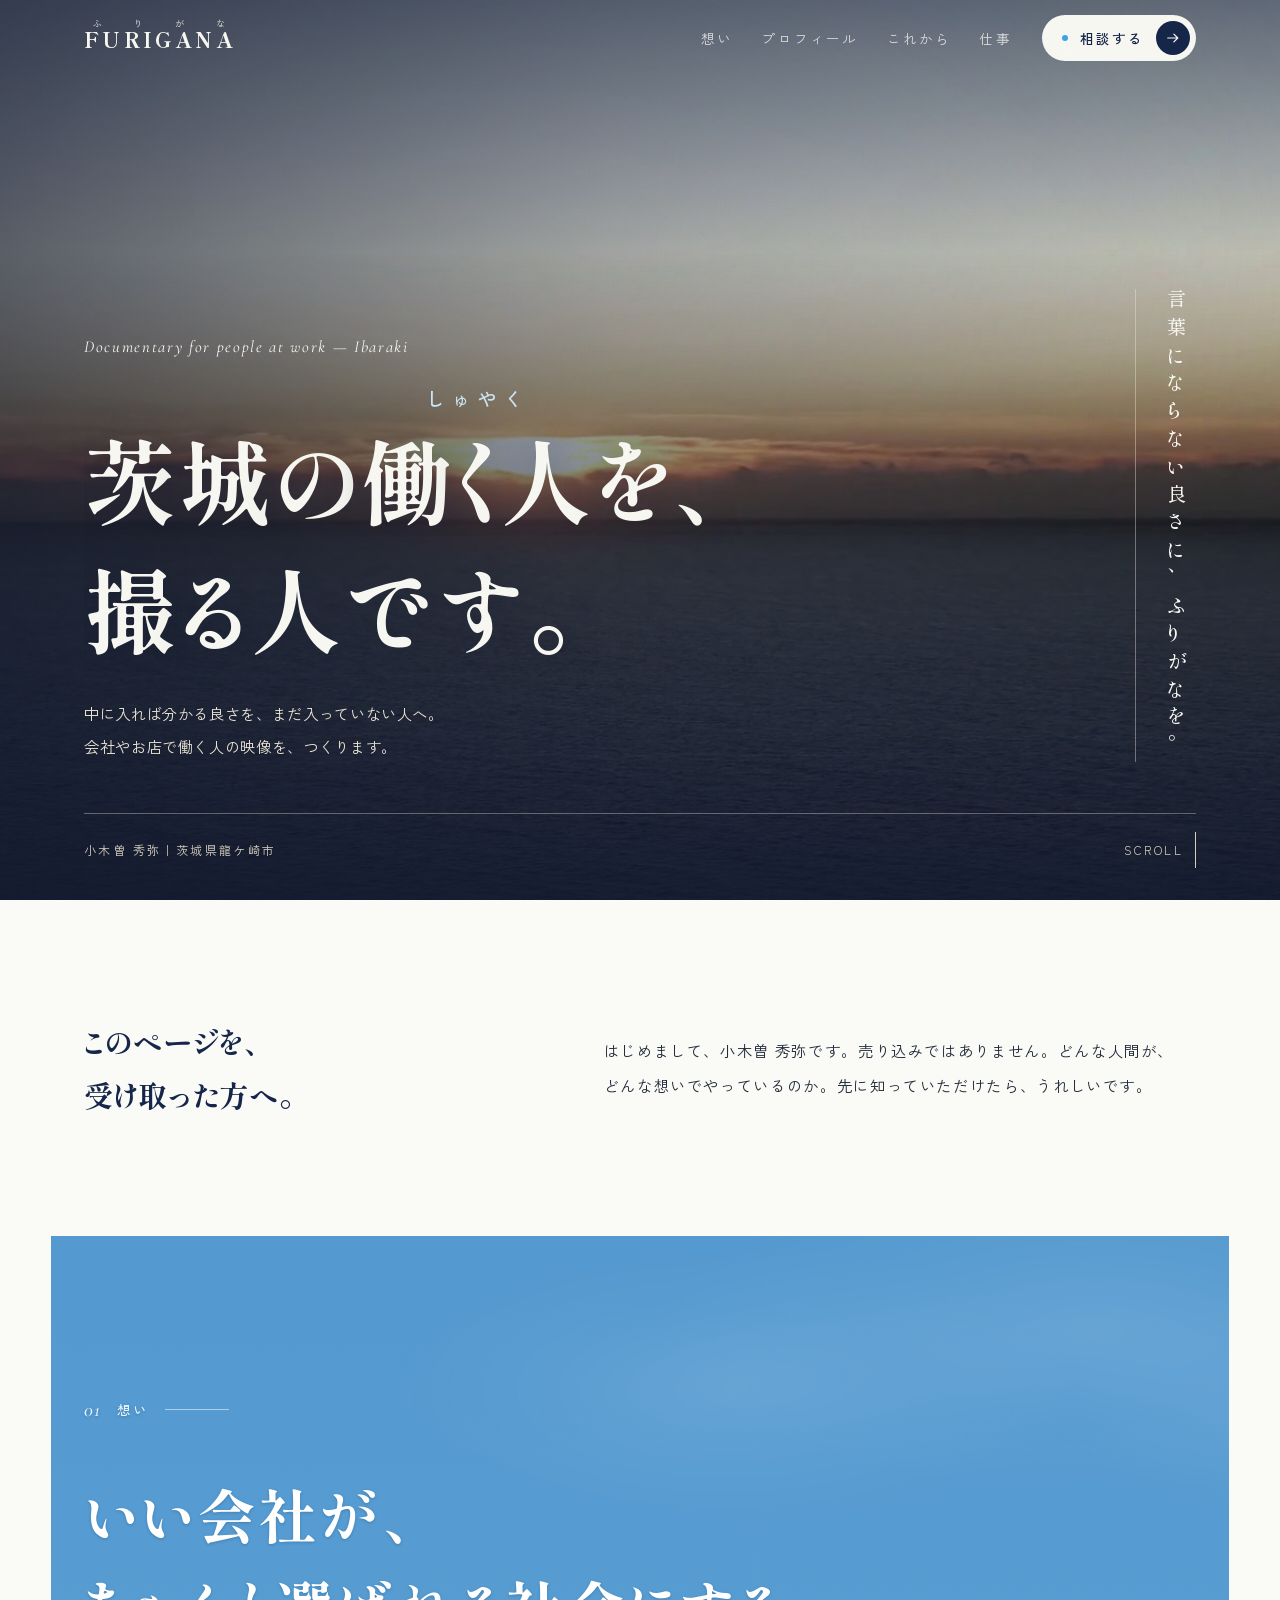
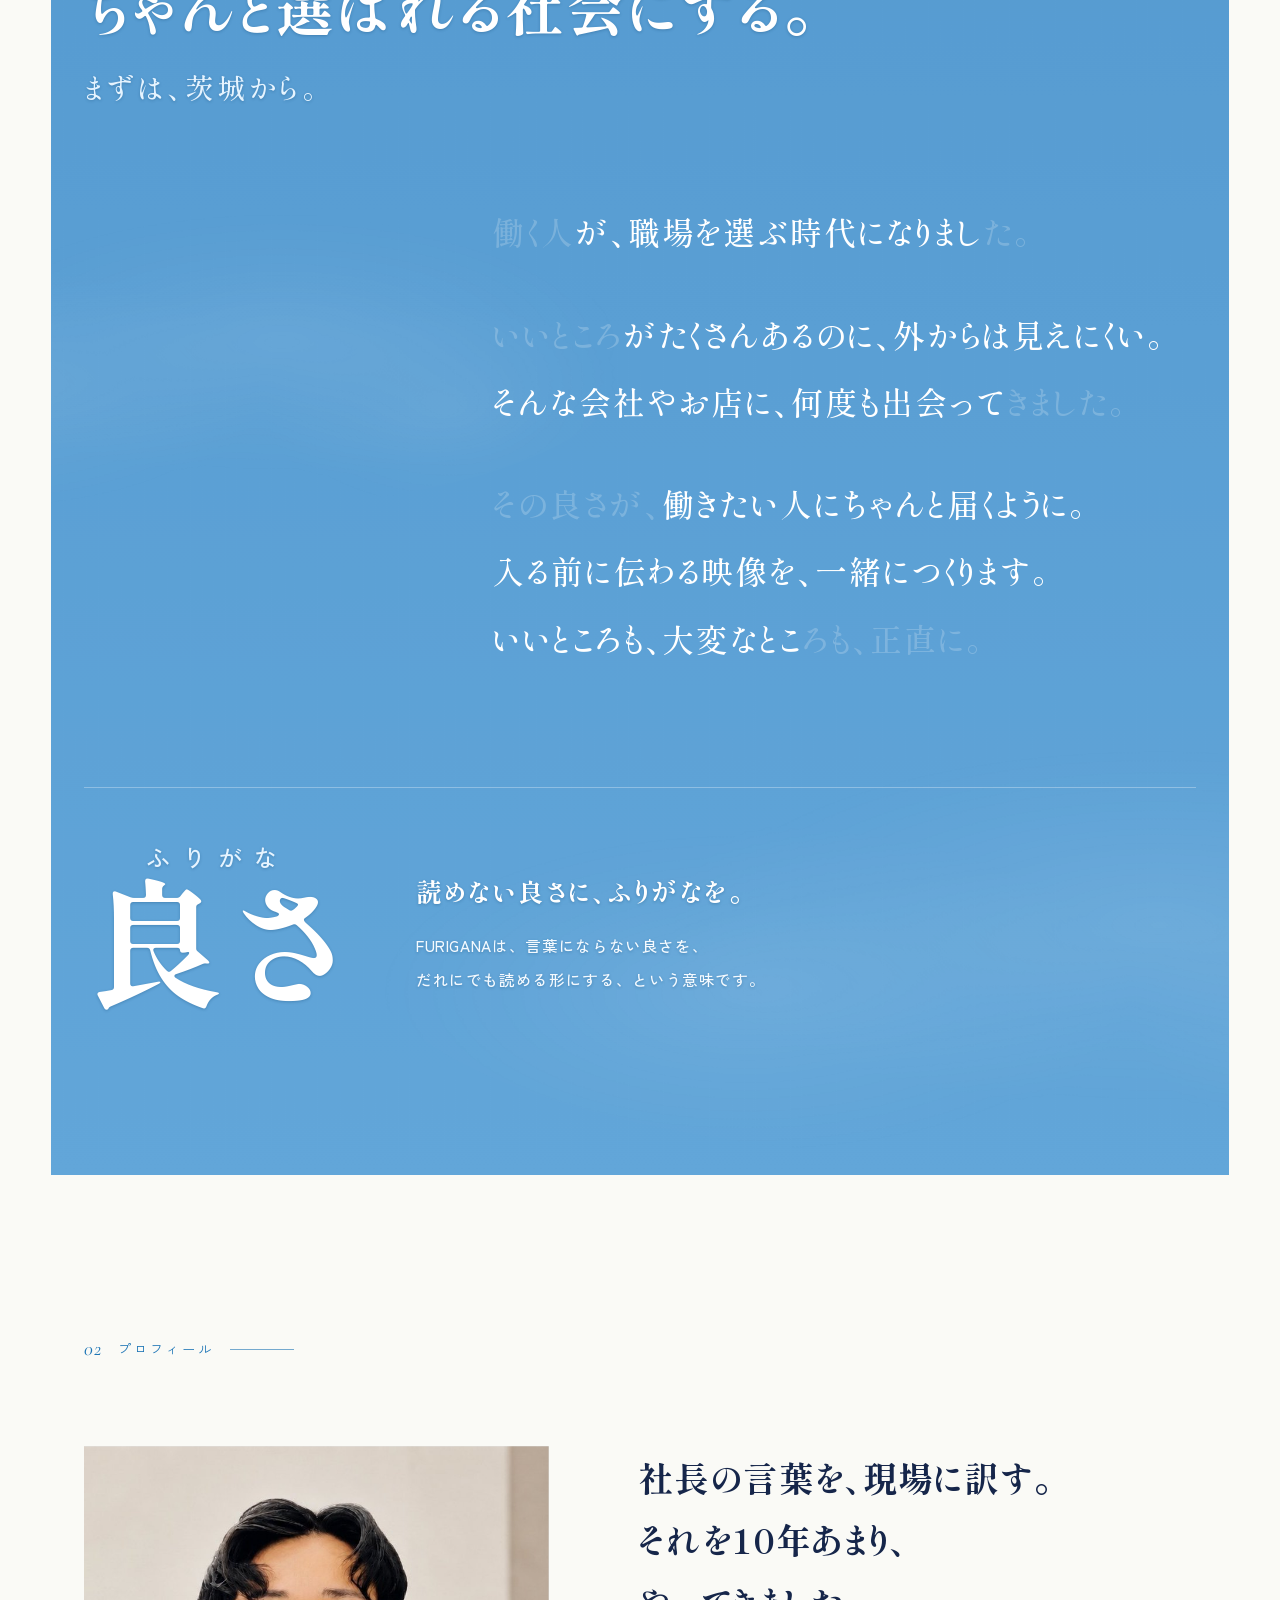
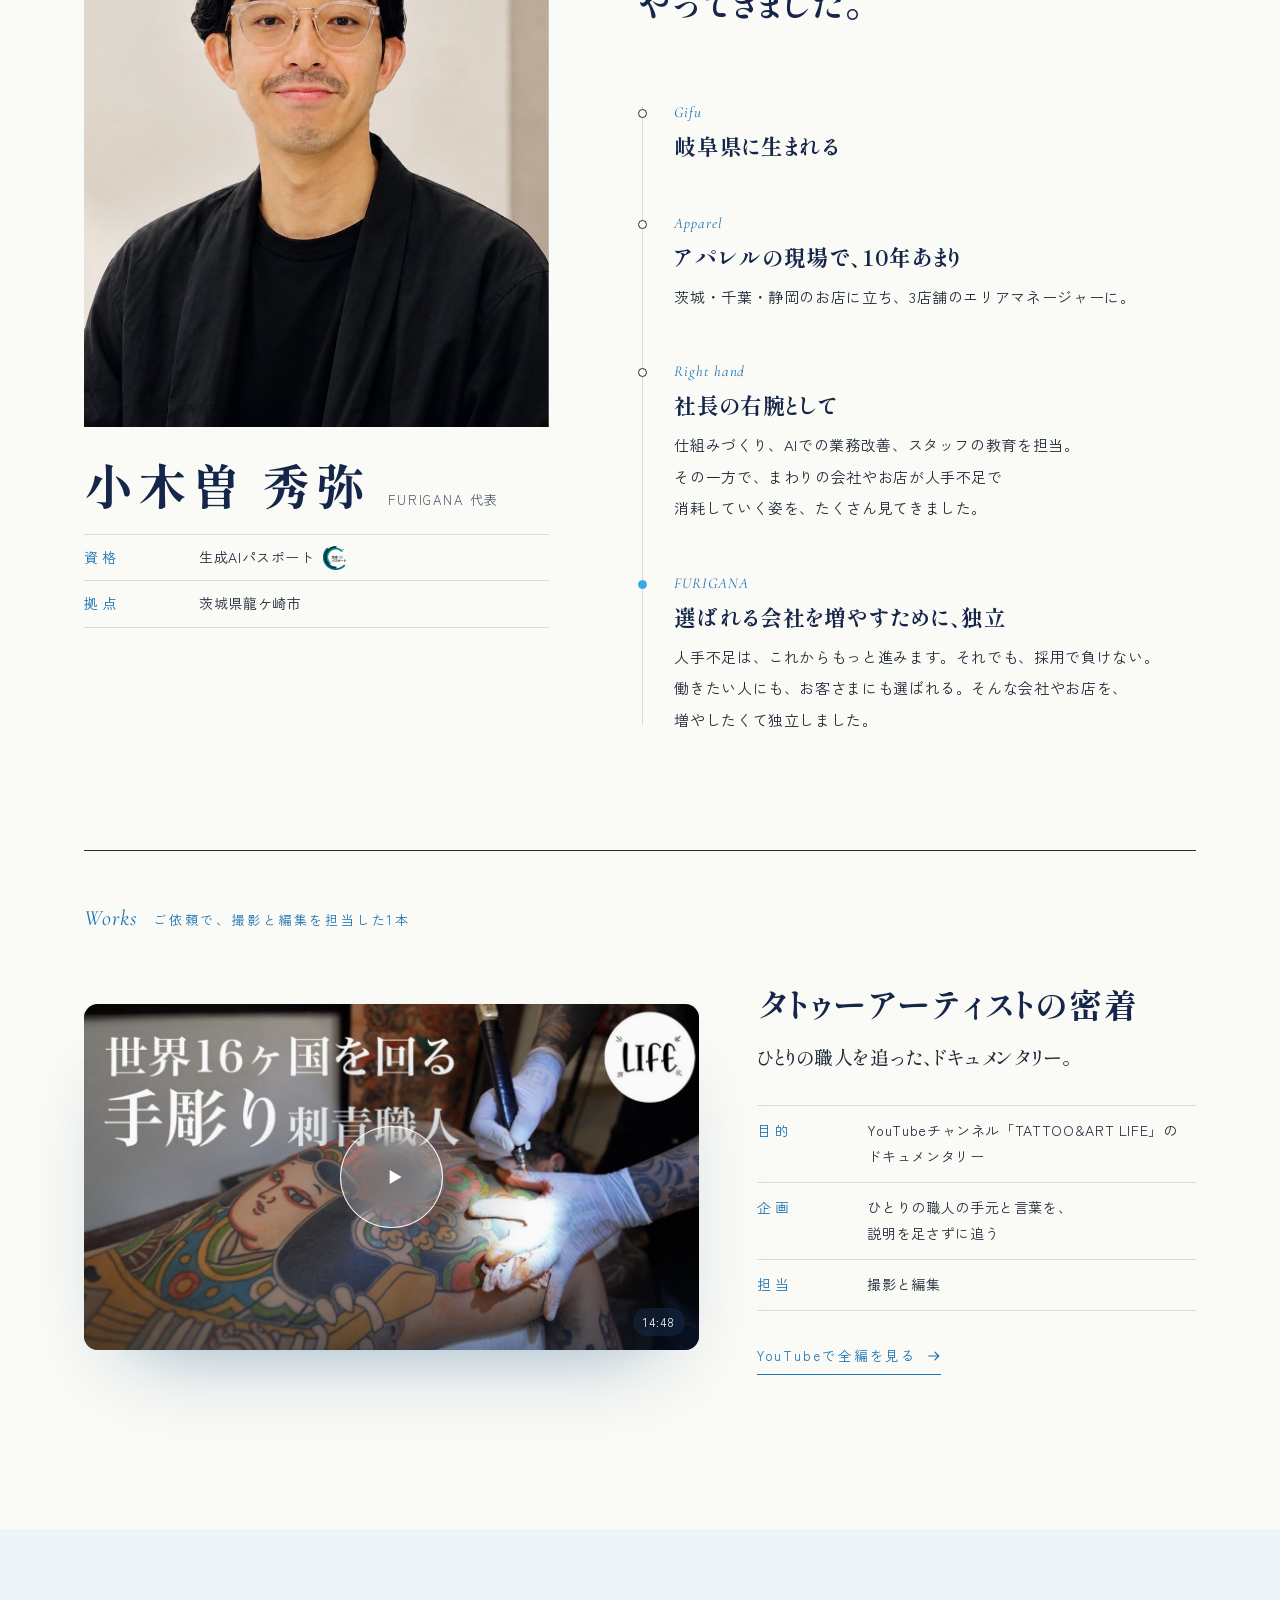
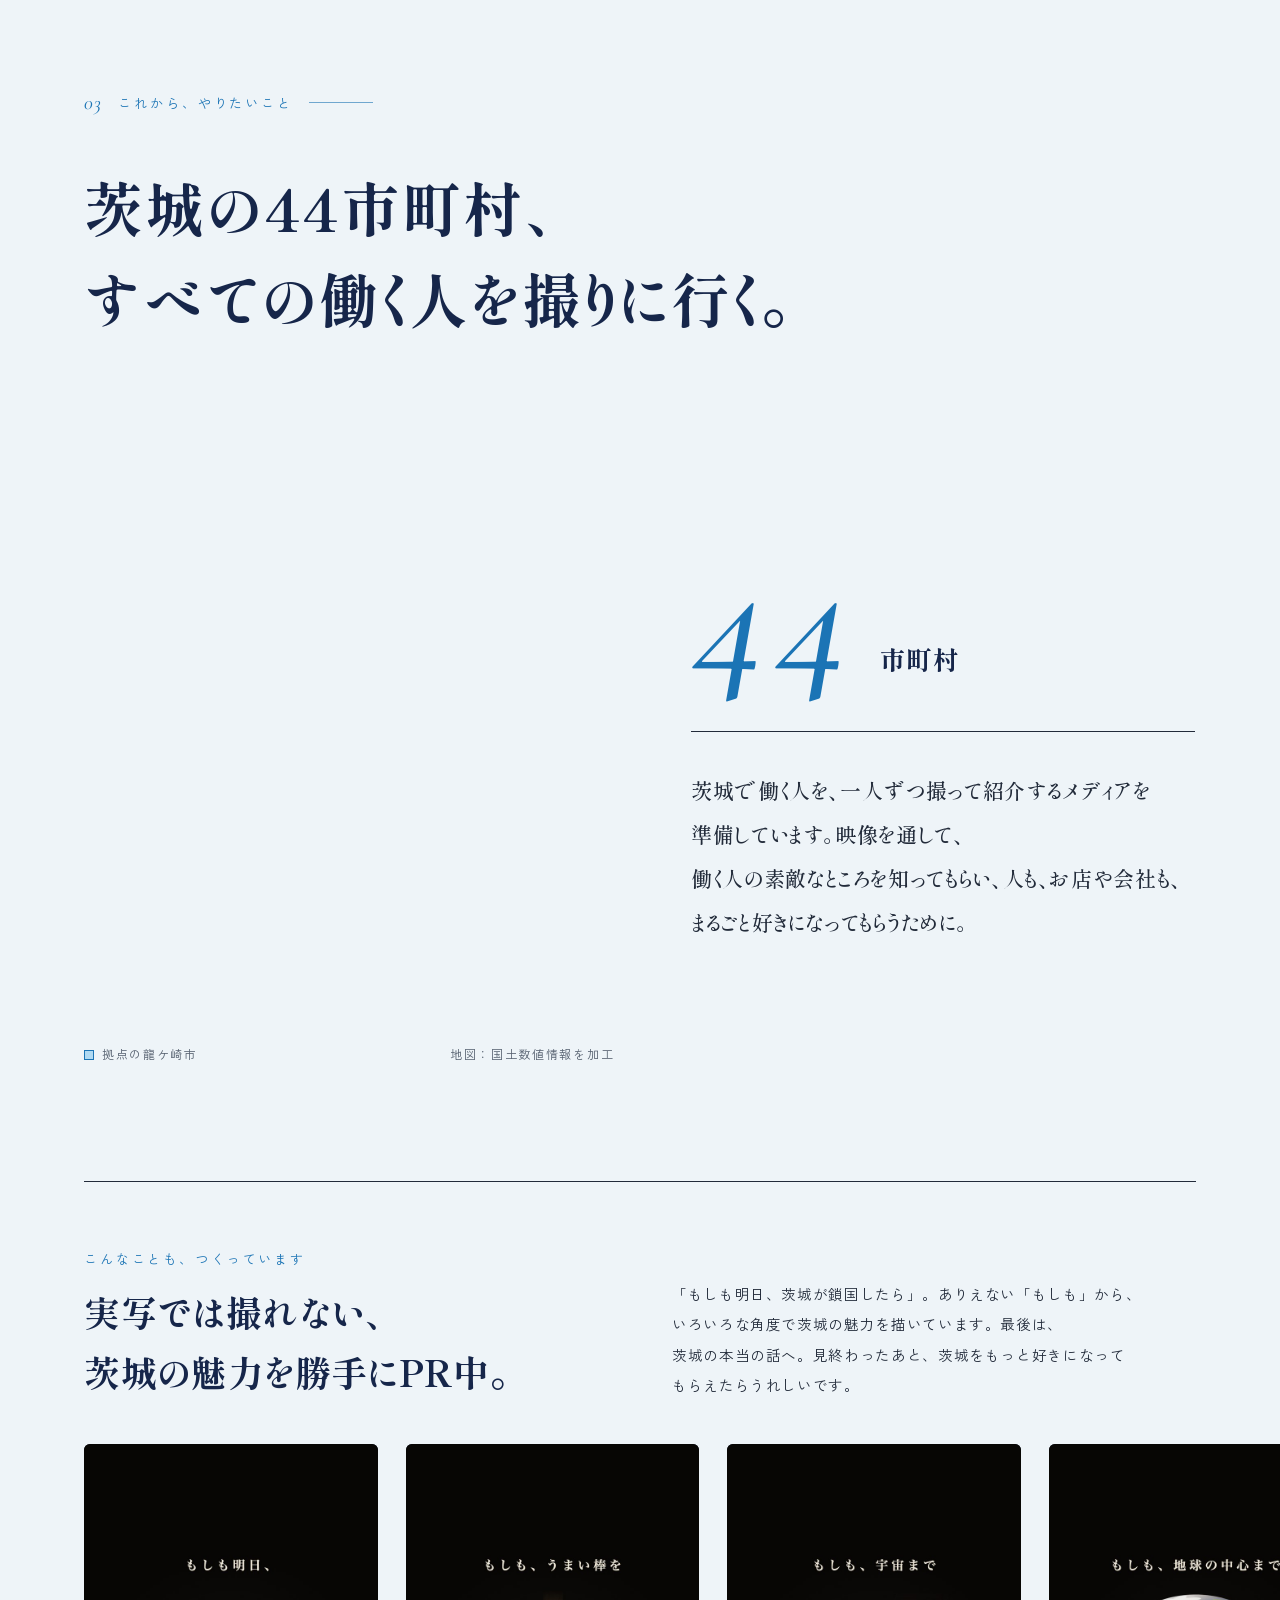
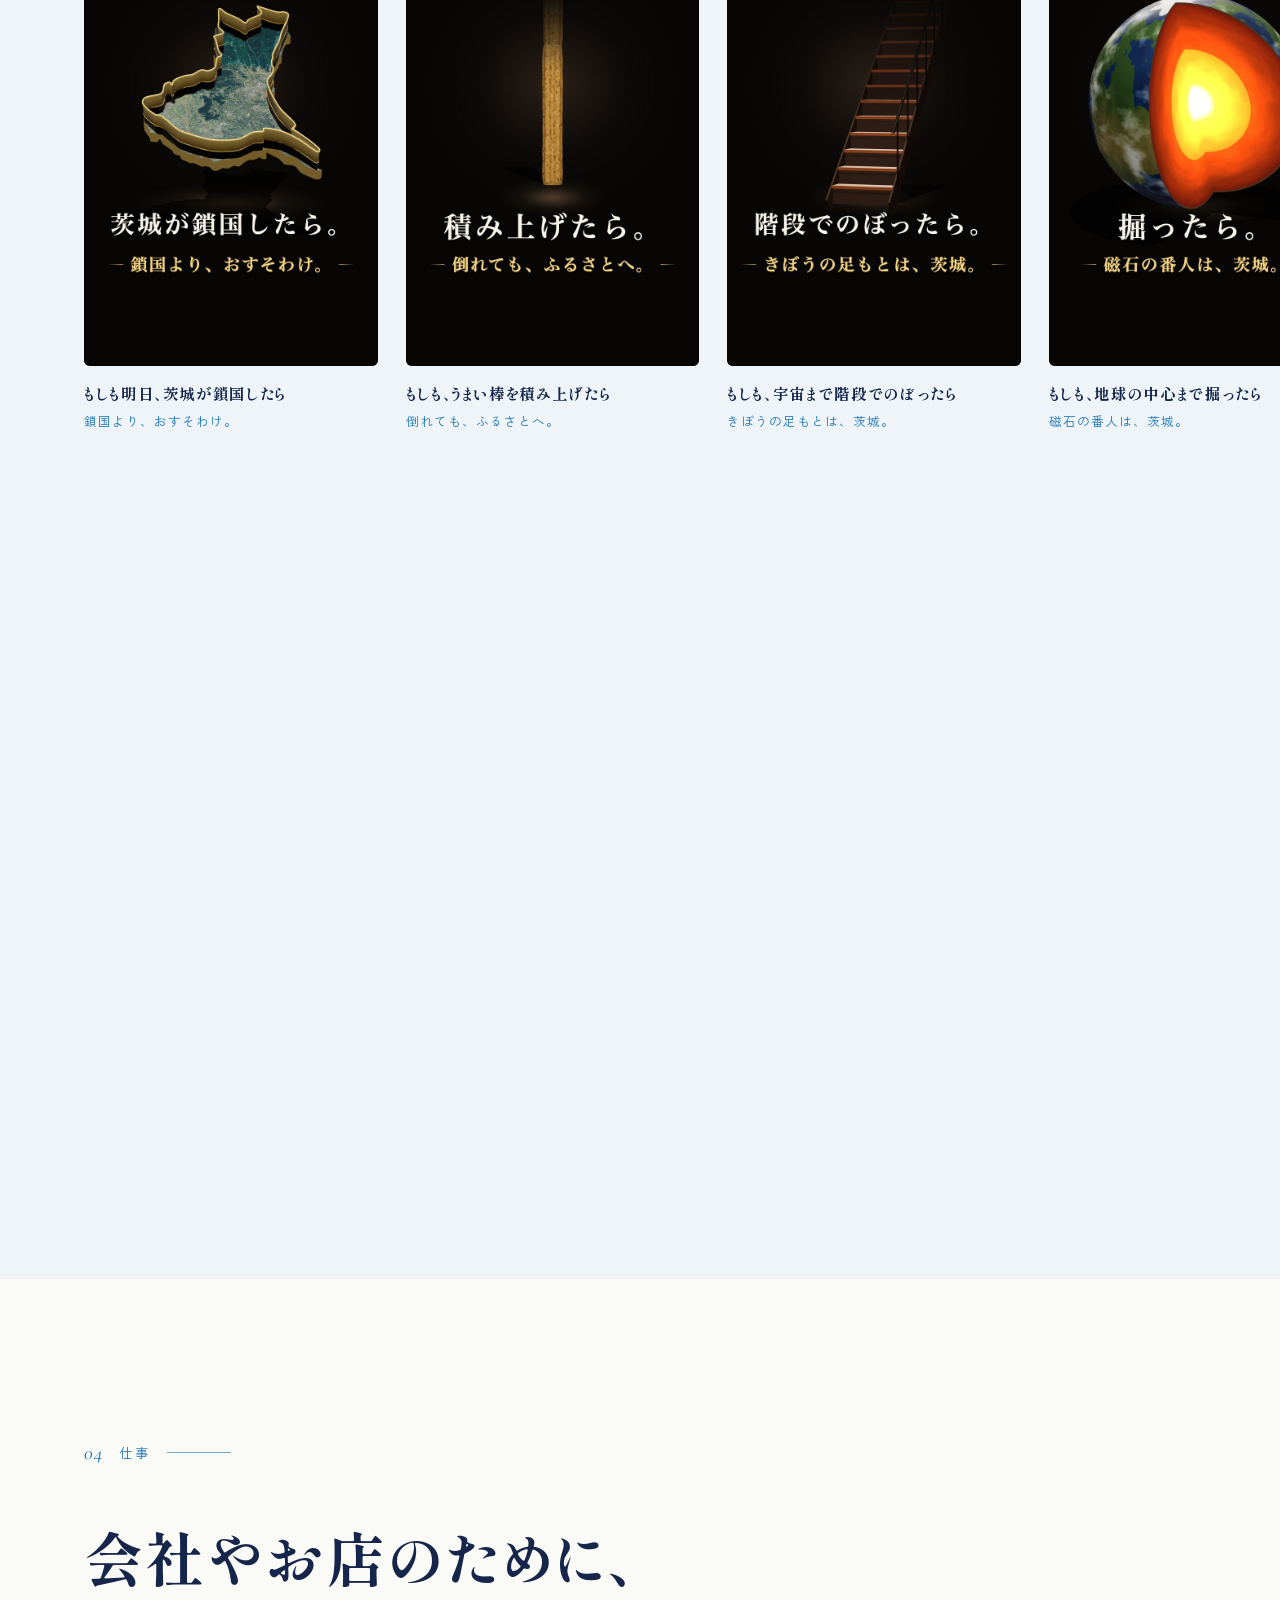
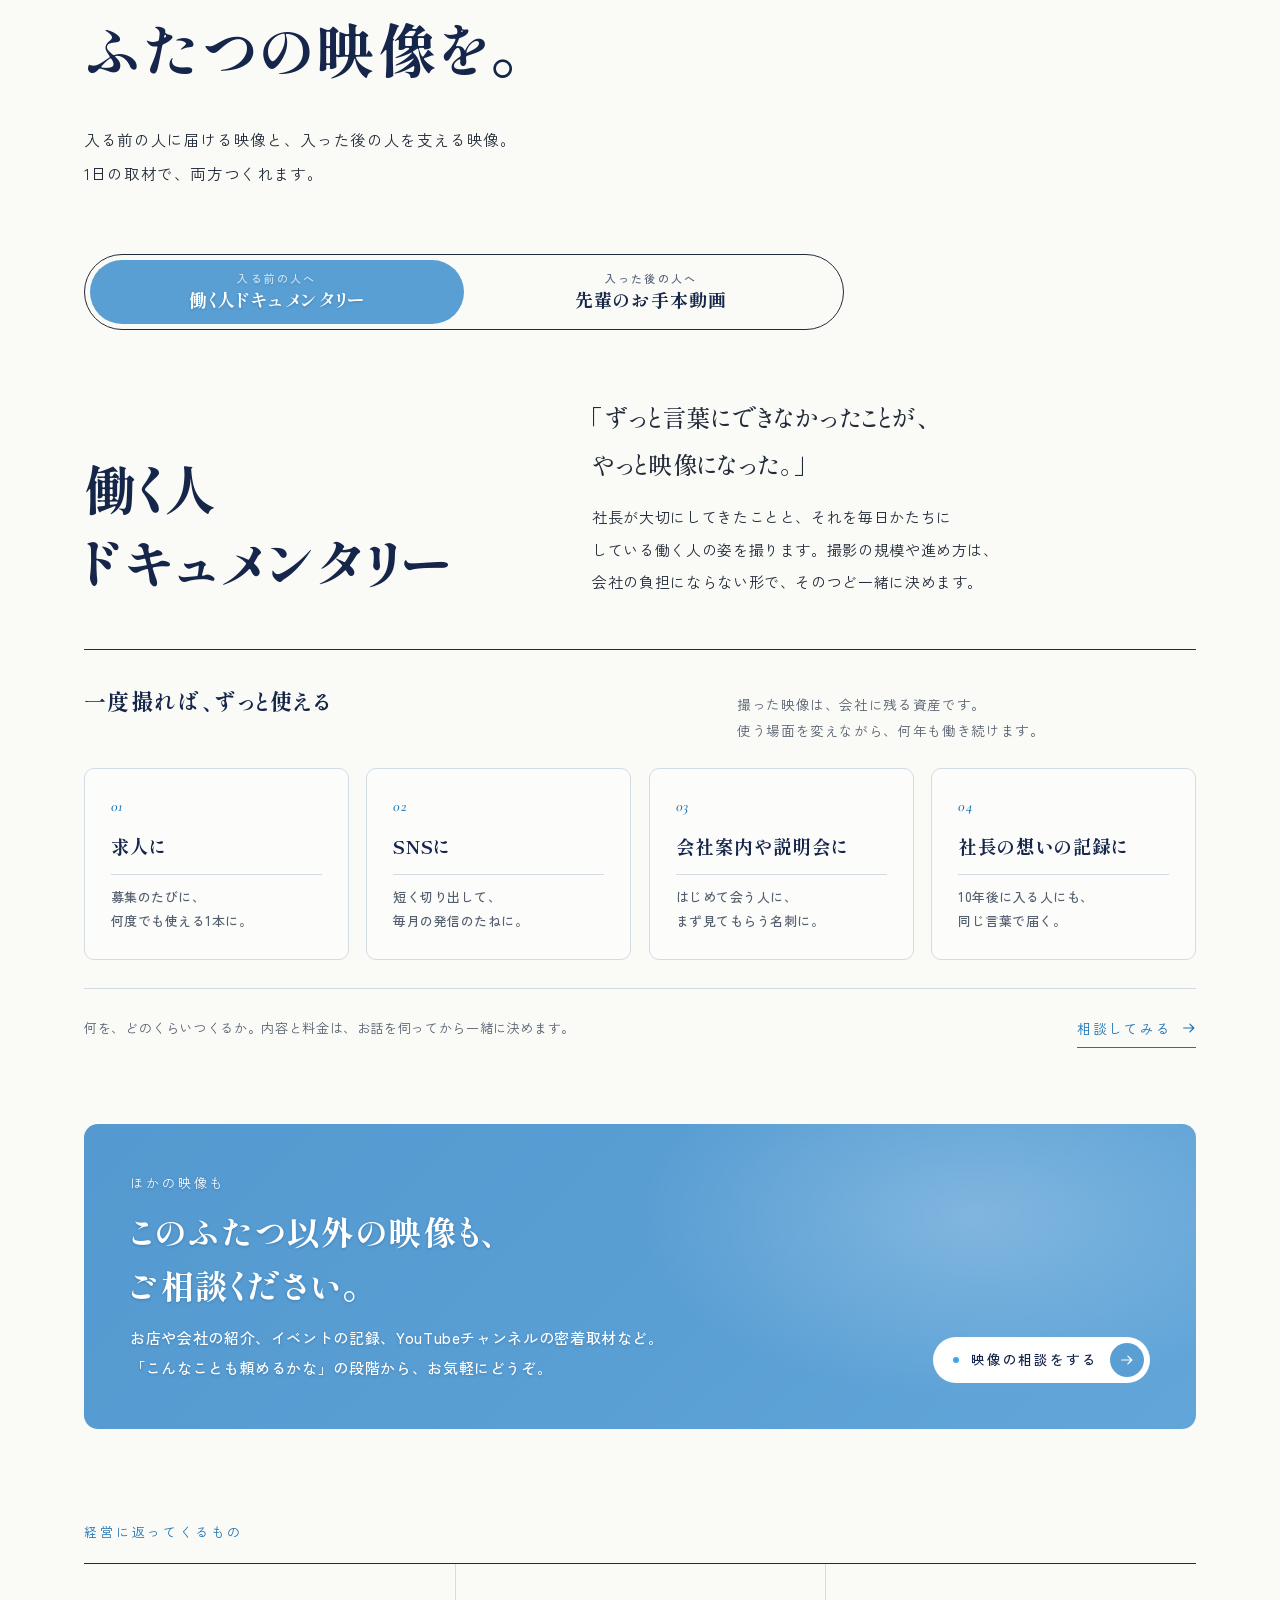
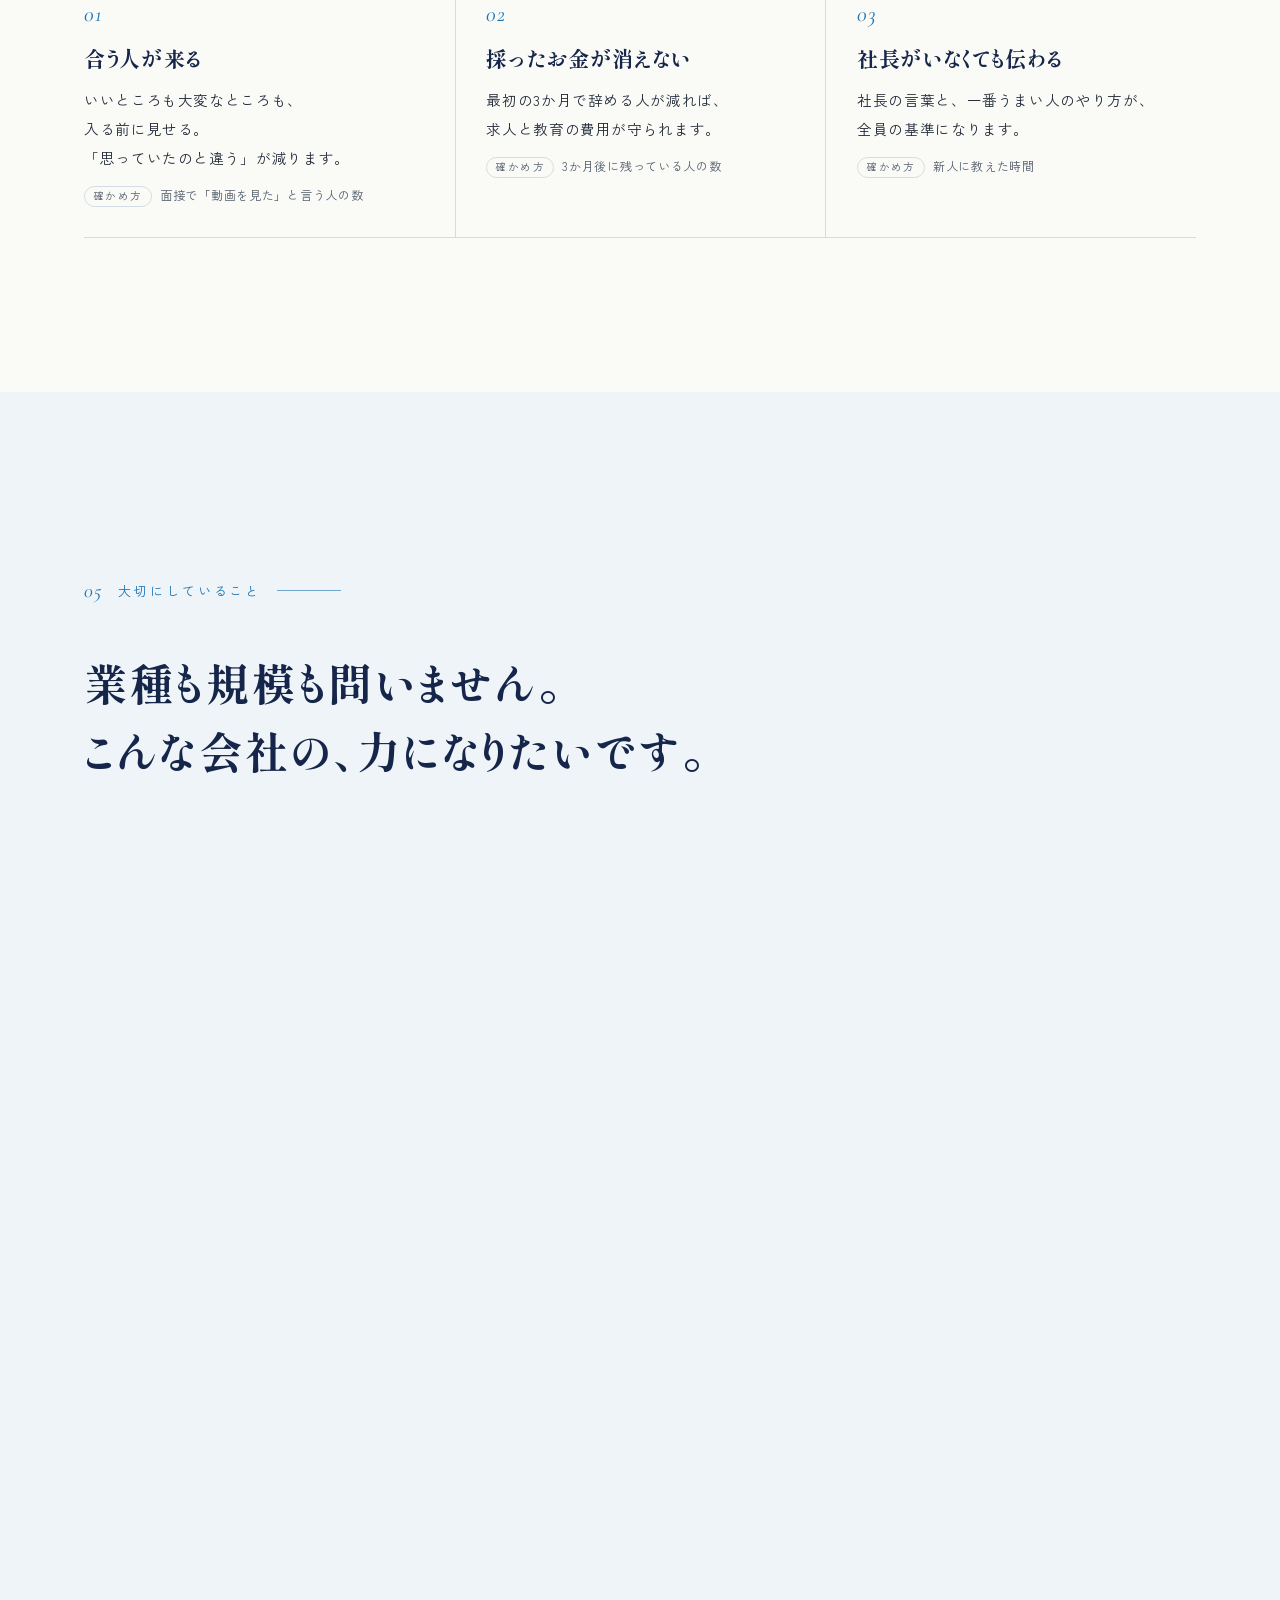
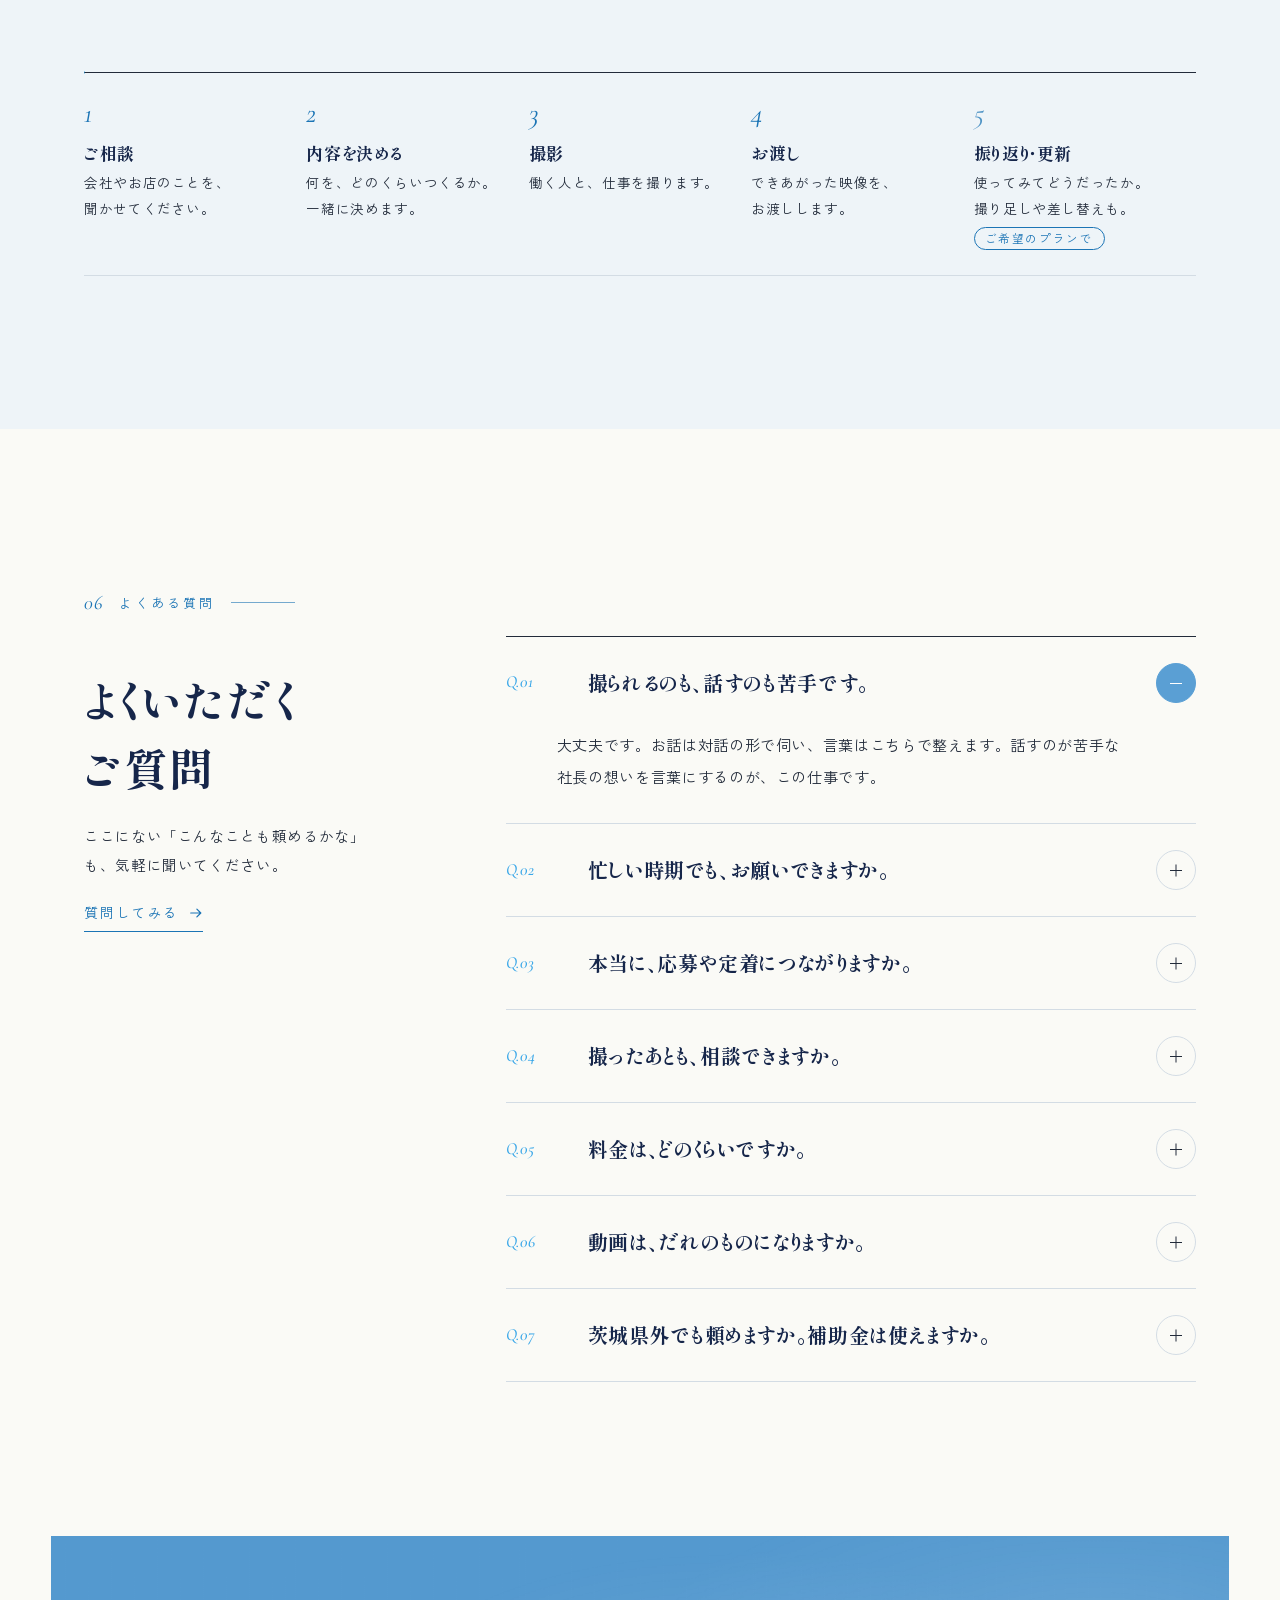
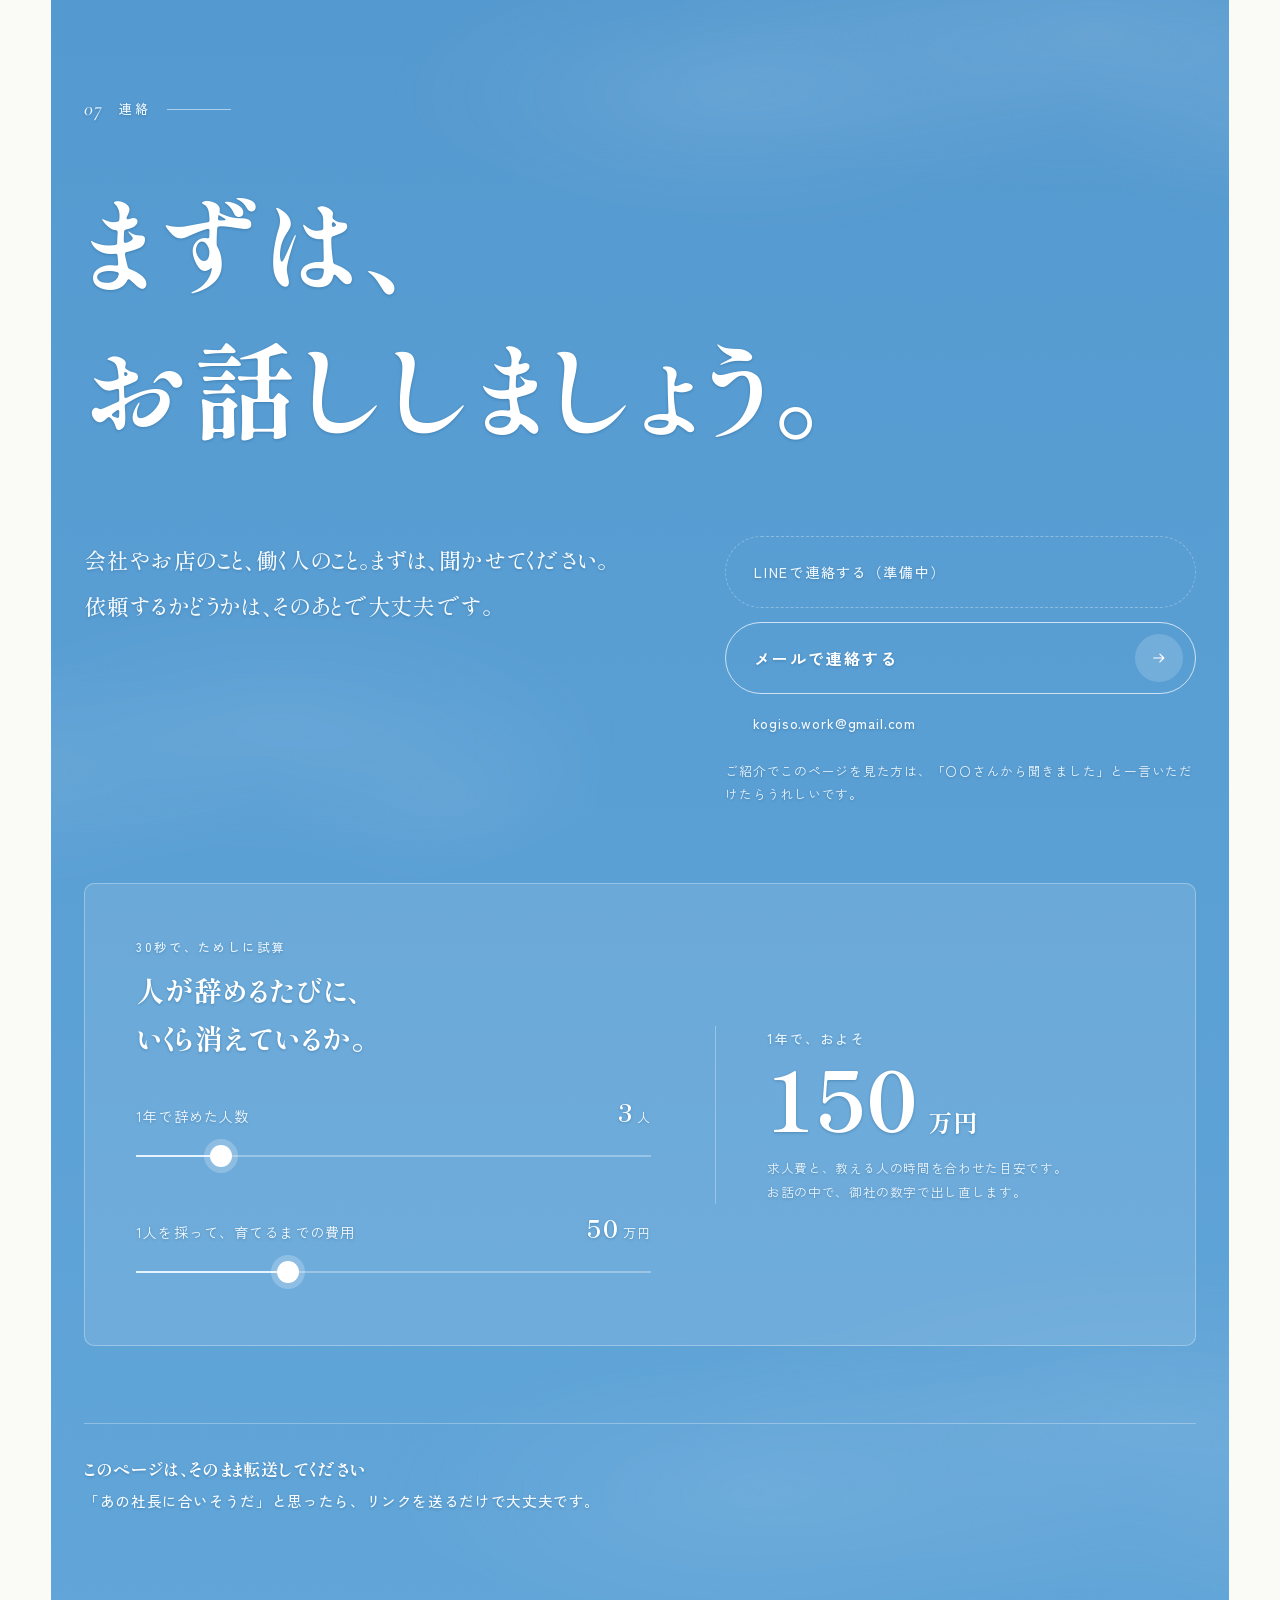
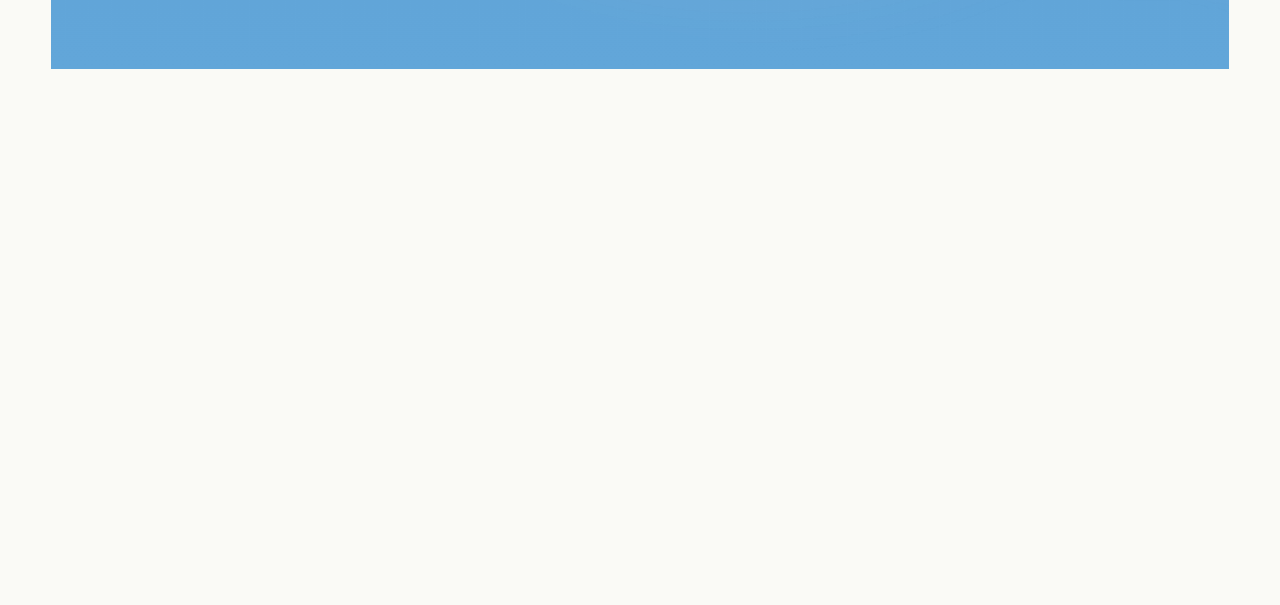
==== commit c5fc760b: "Add files via upload" ====
--- a/index.html
+++ b/index.html
@@ -1,12 +1,12 @@
 <!DOCTYPE html>
-<html lang="ja"> <head><meta charset="utf-8"/><meta content="width=device-width, initial-scale=1, viewport-fit=cover" name="viewport"/><title>FURIGANA｜小木曽 秀弥　茨城の働く人を撮っています</title><meta content="茨城県龍ケ崎市を拠点に、会社やお店で働く人の映像をつくっています。働く人ドキュメンタリーと、新人のための先輩のお手本動画。いい会社が、ちゃんと選ばれる社会にする。まずは、茨城から。" name="description"/><meta content="FURIGANA｜茨城の働く人を、撮っています。" property="og:title"/><meta content="言葉にならない良さに、ふりがなを。働く人ドキュメンタリーと、先輩のお手本動画。" property="og:description"/><meta content="website" property="og:type"/><meta content="https://furigana-lp.pages.dev/" property="og:url"/><meta content="summary_large_image" name="twitter:card"/><meta content="https://furigana-lp.pages.dev/images/ogp.jpg" property="og:image"/><meta content="#5A9FD4" name="theme-color"/><link href="data:image/svg+xml,%3Csvg xmlns='http://www.w3.org/2000/svg' viewBox='0 0 64 64'%3E%3Crect width='64' height='64' rx='14' fill='%235A9FD4'/%3E%3Ctext x='32' y='45' font-size='36' text-anchor='middle' fill='%23FFFFFF' font-family='serif'%3E%E3%81%B5%3C/text%3E%3C/svg%3E" rel="icon"/><link href="https://fonts.googleapis.com" rel="preconnect"/><link crossorigin="" href="https://fonts.gstatic.com" rel="preconnect"/><link href="https://fonts.googleapis.com/css2?family=Shippori+Mincho+B1:wght@500;700;800&amp;family=Zen+Kaku+Gothic+New:wght@400;500;700&amp;family=Cormorant+Garamond:ital,wght@0,500;1,500&amp;display=swap" rel="stylesheet"/><script>
+<html lang="ja"> <head><meta charset="utf-8"/><meta content="width=device-width, initial-scale=1, viewport-fit=cover" name="viewport"/><title>FURIGANA｜小木曽 秀弥　茨城の働く人を、撮る人です。</title><meta content="茨城県龍ケ崎市を拠点に、会社やお店で働く人の映像をつくります。働く人ドキュメンタリーと、新人のための先輩のお手本動画。いい会社が、ちゃんと選ばれる社会にする。まずは、茨城から。" name="description"/><meta content="FURIGANA｜茨城の働く人を、撮る人です。" property="og:title"/><meta content="言葉にならない良さに、ふりがなを。働く人ドキュメンタリーと、先輩のお手本動画。" property="og:description"/><meta content="website" property="og:type"/><meta content="https://furigana-lp.pages.dev/" property="og:url"/><meta content="summary_large_image" name="twitter:card"/><meta content="https://furigana-lp.pages.dev/images/ogp2.jpg" property="og:image"/><meta content="#5A9FD4" name="theme-color"/><link href="data:image/svg+xml,%3Csvg xmlns='http://www.w3.org/2000/svg' viewBox='0 0 64 64'%3E%3Crect width='64' height='64' rx='14' fill='%235A9FD4'/%3E%3Ctext x='32' y='45' font-size='36' text-anchor='middle' fill='%23FFFFFF' font-family='serif'%3E%E3%81%B5%3C/text%3E%3C/svg%3E" rel="icon"/><link href="https://fonts.googleapis.com" rel="preconnect"/><link crossorigin="" href="https://fonts.gstatic.com" rel="preconnect"/><link href="https://fonts.googleapis.com/css2?family=Shippori+Mincho+B1:wght@500;700;800&amp;family=Zen+Kaku+Gothic+New:wght@400;500;700&amp;family=Cormorant+Garamond:ital,wght@0,500;1,500&amp;display=swap" rel="stylesheet"/><script>
   if (!window.matchMedia('(prefers-reduced-motion: reduce)').matches) {
     document.documentElement.classList.add('js-motion');
     // 万一スクリプトが動かなくても、ページが隠れたままにならないように
     setTimeout(function () { if (!window.__ready) document.documentElement.classList.remove('js-motion'); }, 5000);
   }
-</script><style>:root{--paper:#fafaf6;--paper2:#eef4f8;--paper3:#e1eaf0;--ink:#222b3a;--sub:#55606f;--rule:#d3dce4;--indigo:#16264a;--indigoRule:#ffffff4d;--night:#131a30;--sky:#5a9fd4;--skyA:#5499cf;--skyB:#62a6d9;--sky2:#5197ce;--skyV:#3aa7e8;--onSoft:#f4faff;--onMute:#eaf5fd;--copper:#1b74b5;--copperL:#bfe3f8;--cream:#fafaf6;--mincho:"Shippori Mincho B1","Hiragino Mincho ProN","Yu Mincho",serif;--gothic:"Zen Kaku Gothic New","Hiragino Sans","Yu Gothic",sans-serif;--latin:"Cormorant Garamond",Georgia,serif;--pad:clamp(20px,5vw,64px);--ease:cubic-bezier(.2,.7,.2,1);--io:cubic-bezier(.76,0,.24,1)}*,:before,:after{box-sizing:border-box}html{-webkit-text-size-adjust:100%}html.lenis,html.lenis body{height:auto}.lenis.lenis-smooth{scroll-behavior:auto!important}.lenis.lenis-stopped{overflow:hidden}body{background:var(--paper);color:var(--ink);font-family:var(--gothic);letter-spacing:.04em;font-feature-settings:"palt" 1;-webkit-font-smoothing:antialiased;text-rendering:optimizelegibility;margin:0;font-size:16px;line-height:2;overflow-x:hidden}body:before{content:"";pointer-events:none;z-index:100;opacity:.3;mix-blend-mode:multiply;background-image:url("data:image/svg+xml,%3Csvg xmlns='http://www.w3.org/2000/svg' width='180' height='180'%3E%3Cfilter id='n'%3E%3CfeTurbulence type='fractalNoise' baseFrequency='.85' numOctaves='3' stitchTiles='stitch'/%3E%3CfeColorMatrix values='0 0 0 0 .35 0 0 0 0 .3 0 0 0 0 .2 0 0 0 .22 0'/%3E%3C/filter%3E%3Crect width='100%25' height='100%25' filter='url(%23n)'/%3E%3C/svg%3E");position:fixed;inset:0}a{color:inherit}img{max-width:100%;display:block}p{margin:0}h1,h2,h3,h4{font-weight:inherit;margin:0}button{font:inherit;color:inherit;cursor:pointer;background:0 0;border:0;padding:0}ruby rt{font-family:var(--gothic);color:var(--copper);letter-spacing:.2em;font-weight:500}::selection{background:var(--copperL);color:var(--indigo)}:focus-visible{outline:2px solid var(--copper);outline-offset:3px}.wrap{max-width:1240px;padding-inline:var(--pad);margin-inline:auto}.latin{font-family:var(--latin);letter-spacing:.04em;font-style:italic}.eyebrow{letter-spacing:.22em;color:var(--copper);align-items:center;gap:16px;font-size:13px;display:flex}.eyebrow:after{content:"";opacity:.6;background:currentColor;flex:0 0 64px;height:1px}.eyebrow .num{font-family:var(--latin);letter-spacing:.06em;font-size:20px;font-style:italic}.dark .eyebrow{color:var(--copperL)}.line{margin-top:-.18em;padding-top:.18em;display:block;overflow:hidden}.line>span{display:inline-block}.intro{z-index:200;color:#fff;pointer-events:none;justify-content:center;align-items:center;display:none;position:fixed;inset:0}.js-motion .intro{pointer-events:auto;display:flex}.intro-p{background:var(--sky);will-change:transform;height:50.5%;position:absolute;left:0;right:0}.intro-top{top:0}.intro-bot{bottom:0}.intro-logo{z-index:1;text-shadow:0 1px 3px #1446734d;flex-direction:column;align-items:center;display:flex;position:relative}.intro b{font-family:var(--mincho);letter-spacing:.22em;margin-right:-.22em;font-size:clamp(30px,4.4vw,52px);font-weight:800}.intro .im{vertical-align:bottom;padding-top:.1em;display:inline-block;overflow:hidden}.intro .im>span{display:inline-block}.js-motion .intro .im>span{transform:translateY(110%)}.js-motion .intro rt span{opacity:0}.js-motion .intro-tag{visibility:hidden}.intro rt{font-family:var(--gothic);letter-spacing:.9em;color:#fff;opacity:.95;font-size:.3em;font-weight:500}.intro rt span{display:inline-block}.intro-line{background:#ffffff47;width:clamp(140px,16vw,220px);height:1px;margin-top:22px;display:block;overflow:hidden}.intro-line i{transform-origin:0;background:#fff;height:100%;display:block;transform:scaleX(0)}.intro-tag{font-family:var(--mincho);letter-spacing:.24em;margin-top:18px;font-size:clamp(13px,1.2vw,15px);font-weight:500}.intro-tag span{display:inline-block}.dark,.menu,.intro,.recommend,.card.is-pick,footer{--cream:#fff;--copper:#e6f4ff;--copperL:#e6f4ff}.wb{display:inline-block}:lang(ja) p,:lang(ja) h1,:lang(ja) h2,:lang(ja) h3,:lang(ja) h4,:lang(ja) dd,:lang(ja) li,:lang(ja) figcaption,:lang(ja) .tab,:lang(ja) .card em,:lang(ja) .card b,:lang(ja) summary{word-break:keep-all;text-wrap:pretty;overflow-wrap:anywhere;line-break:strict}.cursor{will-change:transform;z-index:150;pointer-events:none;background:var(--skyV);min-width:10px;height:10px;color:var(--indigo);letter-spacing:.14em;white-space:nowrap;transition:height .35s var(--ease),min-width .35s var(--ease),padding .35s var(--ease),background .35s,opacity .3s;opacity:0;border-radius:999px;justify-content:center;align-items:center;font-size:12px;font-weight:500;display:none;position:fixed;top:0;left:0;transform:translate(-50%,-50%)}.cursor.on{opacity:1}.cursor:not(.is-link):not(.has-label){box-shadow:0 0 0 2px #ffffffd9}.cursor.is-link{background:#3aa7e833;border:1px solid #ffffffb3;min-width:44px;height:44px}.cursor.has-label{background:var(--cream);height:38px;padding:0 16px;box-shadow:0 6px 24px #131a3038}@media (hover:hover) and (pointer:fine){.js-motion .cursor{display:flex}}.progress{z-index:60;background:var(--skyV);transform-origin:0;height:2px;position:fixed;top:0;left:0;right:0;transform:scaleX(0)}.nav{z-index:50;color:var(--cream);border-bottom:1px solid #0000;transition:background .5s,color .5s,border-color .5s;position:fixed;top:0;left:0;right:0}.nav.is-scrolled{color:var(--indigo);background:#fafaf6f5;border-bottom-color:#d3dce4cc}.nav.menu-open{color:#fff;-webkit-backdrop-filter:none;background:0 0;border-bottom-color:#0000}.nav .wrap{justify-content:space-between;align-items:center;gap:16px;height:76px;display:flex}.brand{align-items:baseline;text-decoration:none;display:flex}.brand b{font-family:var(--mincho);letter-spacing:.16em;font-size:21px;font-weight:800;line-height:1.6}.brand rt{color:currentColor;opacity:.7;font-size:9px}.nav-r{align-items:center;gap:clamp(20px,2.4vw,36px);display:flex}.nav ul{letter-spacing:.16em;align-items:center;gap:clamp(20px,2.2vw,32px);margin:0;padding:0;font-size:13.5px;list-style:none;display:flex}.nav ul a{opacity:.82;padding:8px 0;text-decoration:none;transition:opacity .3s;position:relative}.nav ul a:hover,.nav ul a.is-active{opacity:1}.nav ul a:after{content:"";transform-origin:100%;height:1px;transition:transform .5s var(--ease);background:currentColor;position:absolute;bottom:2px;left:0;right:0;transform:scaleX(0)}.nav ul a:hover:after,.nav ul a.is-active:after{transform-origin:0;transform:scaleX(1)}.pill{letter-spacing:.14em;white-space:nowrap;background:var(--cream);height:46px;color:var(--indigo);transition:background .4s,color .4s,transform .4s var(--ease);border-radius:999px;align-items:center;gap:12px;padding:0 6px 0 20px;font-size:13.5px;font-weight:500;text-decoration:none;display:inline-flex}.pill .dot{background:var(--skyV);border-radius:50%;width:6px;height:6px;animation:2.4s ease-out infinite dot;box-shadow:0 0 #3aa7e880}@keyframes dot{0%{box-shadow:0 0 #3aa7e88c}70%,to{box-shadow:0 0 0 9px #3aa7e800}}.pill .arr{background:var(--indigo);width:34px;height:34px;color:var(--cream);border-radius:50%;place-items:center;transition:background .4s,color .4s;display:grid;overflow:hidden}.pill .arr svg{transition:transform .5s var(--ease)}.pill:hover .arr svg{transform:translate(3px)}.pill:hover{background:var(--copperL)}.nav.is-scrolled:not(.menu-open) .pill{background:var(--sky);color:#fff}.nav.is-scrolled:not(.menu-open) .pill .arr{color:var(--sky);background:#fff}.nav.is-scrolled:not(.menu-open) .pill .dot{background:#fff}.nav.is-scrolled:not(.menu-open) .pill:hover{background:var(--sky2)}.menu-btn{opacity:.9;border:1px solid;border-radius:50%;width:46px;height:46px;display:none;position:relative}.menu-btn i{height:1px;transition:transform .5s var(--ease),top .5s var(--ease);background:currentColor;position:absolute;left:14px;right:14px}.menu-btn i:first-child{top:19px}.menu-btn i:last-child{top:26px}.menu-open .menu-btn i:first-child{top:22px;transform:rotate(45deg)}.menu-open .menu-btn i:last-child{top:22px;transform:rotate(-45deg)}.menu{z-index:49;background:var(--sky);color:var(--cream);padding:96px var(--pad) 40px;clip-path:inset(0 0 100%);visibility:hidden;transition:clip-path .8s var(--io),visibility 0s .8s;flex-direction:column;justify-content:center;display:flex;position:fixed;inset:0}.menu.is-open{clip-path:inset(0);visibility:visible;transition:clip-path .8s var(--io)}.menu a{border-bottom:1px solid var(--indigoRule);font-family:var(--mincho);letter-spacing:.1em;opacity:0;transition:opacity .6s,transform .8s var(--ease);align-items:baseline;gap:18px;padding:14px 0;font-size:30px;font-weight:700;text-decoration:none;display:flex;transform:translateY(18px)}.menu.is-open a{opacity:1;transform:none}.menu a:first-child{transition-delay:.25s}.menu a:nth-child(2){transition-delay:.31s}.menu a:nth-child(3){transition-delay:.37s}.menu a:nth-child(4){transition-delay:.43s}.menu a:nth-child(5){transition-delay:.49s}.menu a .latin{color:var(--copperL);font-size:16px;font-weight:500}.menu p{letter-spacing:.2em;color:var(--onMute);margin-top:32px;font-size:12.5px}@media (width<=860px){.nav ul{display:none}.menu-btn{flex:0 0 42px;width:42px;height:42px;display:block}.menu-btn i{left:13px;right:13px}.menu-btn i:first-child{top:17px}.menu-btn i:last-child{top:24px}.menu-open .menu-btn i:first-child,.menu-open .menu-btn i:last-child{top:20px}.nav .wrap{height:68px}.nav-r{gap:10px}.nav .pill{gap:10px;height:42px;padding:0 5px 0 16px;font-size:13px}.nav .pill .arr{width:32px;height:32px}.brand b{font-size:19px}}@media (width<=430px){.nav .pill .dot{display:none}}.hero{height:100svh;min-height:600px;max-height:1100px;color:var(--cream);background:var(--night);align-items:flex-end;display:flex;position:relative;overflow:hidden}.hero-media{will-change:transform;position:absolute;inset:0}.hero-media video{object-fit:cover;width:100%;height:100%;position:absolute;inset:0}.hero:after{content:"";pointer-events:none;background:linear-gradient(90deg,#131a309e 0%,#131a3047 48%,#131a300d 100%),linear-gradient(#131a308c 0%,#131a301a 28%,#131a304d 58%,#131a30e6 100%);position:absolute;inset:0}.hero-inner{z-index:2;width:100%;padding-bottom:clamp(20px,3vw,32px);position:relative}.hero-grid{grid-template-columns:minmax(0,1fr) auto;align-items:end;gap:clamp(32px,6vw,96px);display:grid}.hero-kicker{font-family:var(--latin);color:var(--cream);opacity:.92;letter-spacing:.1em;font-size:clamp(15px,1.3vw,18px);font-style:italic}.hero h1{font-family:var(--mincho);letter-spacing:.03em;text-shadow:0 2px 40px #131a3059;margin-top:clamp(14px,1.6vw,22px);font-size:clamp(40px,7.2vw,108px);font-weight:700;line-height:1.4}.hero h1 rt{letter-spacing:.42em;color:#cfe8fa;font-size:.2em}.hero-lead{color:#ede7d9;max-width:30em;margin-top:clamp(18px,2vw,28px);font-size:clamp(15px,1.2vw,17px);line-height:2.1}.hero-v{writing-mode:vertical-rl;font-family:var(--mincho);letter-spacing:.46em;border-left:1px solid #f3eee366;padding-left:22px;font-size:clamp(17px,1.5vw,21px);font-weight:500;line-height:2}.hero-foot{letter-spacing:.2em;color:#d9d2c2;border-top:1px solid #f3eee359;justify-content:space-between;align-items:center;gap:16px;margin-top:clamp(28px,4vw,52px);padding-top:18px;font-size:12px;display:flex}.scroll-cue{align-items:center;gap:12px;display:flex}.scroll-cue i{transform-origin:top;width:1px;height:36px;animation:cue 2.4s var(--ease) infinite;background:currentColor;display:block}@keyframes cue{0%{transform:scaleY(0)}45%{transform-origin:top;transform:scaleY(1)}55%{transform-origin:bottom;transform:scaleY(1)}to{transform-origin:bottom;transform:scaleY(0)}}@media (width<=760px){.hero-grid{grid-template-columns:1fr}.hero-v{display:none}.hero h1{line-height:1.5}}.referral{grid-template-columns:minmax(0,1fr) minmax(0,1.3fr);align-items:center;gap:clamp(20px,5vw,80px);padding-block:clamp(72px,9vw,128px);display:grid}.referral h2{font-family:var(--mincho);color:var(--indigo);font-size:clamp(22px,2.3vw,30px);font-weight:700;line-height:1.8}.referral p{font-size:15.5px;line-height:2.3}@media (width<=760px){.referral{grid-template-columns:1fr}}.from{letter-spacing:.16em;color:var(--copper);align-items:center;gap:10px;margin-bottom:14px;font-size:13px;display:inline-flex}.from:before{content:"";background:currentColor;width:28px;height:1px}.from[hidden]{display:none}.sec{padding-block:clamp(96px,12vw,176px)}.dark{background:var(--paper);color:var(--onSoft);position:relative;overflow:hidden}.dark>.sky-fx{background:linear-gradient(180deg,var(--skyA) 0%,var(--sky) 45%,var(--skyB) 100%);transform-origin:50% 0;backface-visibility:hidden}.js-motion main .dark>.sky-fx{will-change:transform}.dark>.wrap{z-index:1;position:relative}.dark,.menu,.recommend,.card.is-pick,footer,.tab.is-on,.nav.is-scrolled:not(.menu-open) .pill{text-shadow:0 1px 3px #14467352}.omoi-body{text-shadow:none}.dark p,.dark li,footer p,.card.is-pick li,.recommend p{font-weight:500}.dark .primary,.recommend .pill,.card .pick{text-shadow:none}.sky-fx{pointer-events:none;z-index:0;position:absolute;inset:0;overflow:hidden}.sky-fx i{will-change:transform;display:block;position:absolute}.sky-fx i:before{content:"";opacity:.5;will-change:transform;background:radial-gradient(closest-side at 30% 60%,#fff3,#ffffff12 55%,#0000 100%),radial-gradient(closest-side at 62% 44%,#ffffff38,#ffffff14 55%,#0000 100%),radial-gradient(closest-side at 80% 66%,#ffffff24,#ffffff0d 55%,#0000 100%);border-radius:50%;position:absolute;inset:-20%}.sky-fx i:first-child{width:min(70vw,900px);height:260px;top:4%;right:-12%}.sky-fx i:nth-child(2){width:min(60vw,720px);height:220px;top:46%;left:-18%}.sky-fx i:nth-child(3){width:min(80vw,1000px);height:300px;bottom:-6%;right:-20%}.sky-fx i:first-child:before{animation:90s linear infinite alternate drift}.sky-fx i:nth-child(2):before{opacity:.38;animation:120s linear infinite alternate-reverse drift}.sky-fx i:nth-child(3):before{opacity:.42;animation:150s linear infinite alternate drift}.sky-fx b{opacity:0;will-change:transform;background:radial-gradient(closest-side,#ffffff21,#0000 100%);border-radius:50%;width:560px;height:560px;margin:-280px 0 0 -280px;transition:opacity .6s;position:absolute;top:0;left:0}.sky-fx.lit b{opacity:1}@keyframes drift{0%{transform:translate(-6%)}to{transform:translate(10%)}}@media (prefers-reduced-motion:reduce){.sky-fx i:before{animation:none}}.tone{background:var(--paper2)}.h2{font-family:var(--mincho);letter-spacing:.04em;color:var(--indigo);margin-top:clamp(28px,3vw,40px);font-size:clamp(30px,4.6vw,64px);font-weight:700;line-height:1.55}.h2.m{font-size:clamp(26px,3.4vw,44px)}.dark .h2{color:var(--cream)}.h2 .sub{color:var(--copper);letter-spacing:.14em;margin-top:.5em;font-size:.48em;font-weight:500;display:block}.dark .h2 .sub{color:var(--copperL)}.lead{max-width:34em;margin-top:28px;font-size:15.5px;line-height:2.2}.omoi-body{max-width:22em;font-family:var(--mincho);letter-spacing:.06em;color:var(--cream);margin-top:clamp(56px,7vw,104px);margin-left:auto;font-size:clamp(20px,2.5vw,34px);font-weight:500;line-height:2.1}.omoi-body p+p{margin-top:1.1em}.furigana-demo{border-top:1px solid var(--indigoRule);grid-template-columns:auto minmax(0,1fr);align-items:center;gap:clamp(24px,5vw,80px);margin-top:clamp(72px,9vw,136px);padding-top:clamp(36px,4vw,56px);display:grid}.furigana-demo .big{font-family:var(--mincho);color:var(--cream);letter-spacing:.06em;font-size:clamp(72px,11vw,168px);font-weight:700;line-height:1.2}.furigana-demo .big rt{color:var(--copperL);letter-spacing:.5em;font-size:.17em}.furigana-demo p{max-width:28em;font-size:15.5px;line-height:2.2}.furigana-demo strong{font-family:var(--mincho);color:var(--cream);letter-spacing:.08em;margin-bottom:12px;font-size:clamp(20px,2vw,26px);font-weight:700;display:block}@media (width<=700px){.furigana-demo{grid-template-columns:1fr}.omoi-body{margin-left:0}}.kogiso-grid{grid-template-columns:minmax(0,5fr) minmax(0,6fr);align-items:start;gap:clamp(40px,7vw,120px);margin-top:clamp(48px,6vw,80px);display:grid}.kogiso-side{position:sticky;top:112px}.portrait{aspect-ratio:4/5;background:var(--paper3);margin:0;position:relative;overflow:hidden}.portrait img{object-fit:cover;width:100%;height:100%;position:absolute;inset:0}.js-motion .portrait{clip-path:inset(0 0 100%)}.name{flex-wrap:wrap;align-items:baseline;gap:18px;margin-top:26px;display:flex}.name b{font-family:var(--mincho);letter-spacing:.1em;color:var(--indigo);font-size:clamp(34px,3.8vw,50px);font-weight:800;line-height:1.3}.name span{color:var(--sub);letter-spacing:.14em;font-size:13px}.creds{border-top:1px solid var(--rule);margin:18px 0 0}.creds div{border-bottom:1px solid var(--rule);grid-template-columns:4.5em minmax(0,1fr);gap:12px;padding:10px 0;font-size:14px;line-height:1.8;display:grid}.creds dt{color:var(--copper);letter-spacing:.3em}.creds div:has(.cred-pass){align-items:center}.cred-pass{align-items:center;gap:8px;display:flex}.cred-pass img{flex:none;width:auto;height:1.7em}.kogiso-lead{font-family:var(--mincho);color:var(--indigo);font-size:clamp(24px,2.7vw,36px);font-weight:700;line-height:1.8}.timeline{margin:clamp(40px,5vw,64px) 0 0;padding:0 0 0 36px;list-style:none;position:relative}.timeline .track{background:var(--rule);width:1px;position:absolute;top:10px;bottom:10px;left:4px}.timeline .fill{background:var(--ink);transform-origin:top;width:1px;position:absolute;top:10px;bottom:10px;left:4px}.timeline li{padding-bottom:clamp(30px,3.6vw,44px);position:relative}.timeline li:last-child{padding-bottom:0}.timeline li:before{content:"";background:var(--paper);border:1px solid var(--ink);border-radius:50%;width:9px;height:9px;position:absolute;top:12px;left:-36px}.timeline li.now:before{background:var(--skyV);border-color:var(--skyV)}.timeline .when{font-family:var(--latin);color:var(--copper);letter-spacing:.06em;font-size:15px;font-style:italic}.timeline h3{font-family:var(--mincho);color:var(--indigo);font-size:clamp(19px,1.7vw,22px);font-weight:700;line-height:1.7}.timeline p:not(.when){margin-top:6px;font-size:15px;line-height:2.1}@media (width<=860px){.kogiso-grid{grid-template-columns:1fr}.kogiso-side{position:static}.portrait{max-width:440px}}.ima-grid{grid-template-columns:minmax(0,1.05fr) minmax(0,1fr);align-items:center;gap:clamp(40px,6vw,104px);margin-top:clamp(48px,6vw,80px);display:grid}.map-wrap{position:relative}.map-wrap svg{width:100%;height:auto;display:block;overflow:visible}.map-wrap .map3d{touch-action:pan-y;-webkit-tap-highlight-color:transparent;display:block;position:absolute;top:0;left:0}.map-wrap.is-3d svg{visibility:hidden}.map-wrap .city{fill:#1d284706;stroke:var(--ink);stroke-width:.6px;stroke-linejoin:round;transition:fill .4s}.map-wrap .city:hover{fill:#3aa7e829}.map-wrap .home{fill:#3aa7e83d;stroke:var(--copper);stroke-width:1.1px}.home-key{vertical-align:-1px;border:1px solid var(--copper);background:#3aa7e859;width:10px;height:10px;margin-right:8px;display:inline-block}.map-caption{letter-spacing:.14em;color:var(--sub);flex-wrap:wrap;justify-content:space-between;gap:4px 16px;margin-top:16px;font-size:12px;display:flex}.big44{color:var(--indigo);align-items:baseline;gap:14px;display:flex}.big44 b{font-family:var(--latin);color:var(--copper);font-variant-numeric:tabular-nums;min-width:1.05em;font-size:clamp(104px,13vw,184px);font-style:italic;font-weight:500;line-height:.9}.big44 span{font-family:var(--mincho);font-size:clamp(20px,2vw,26px);font-weight:700}.ima-lead{border-top:1px solid var(--ink);font-family:var(--mincho);max-width:24em;margin-top:clamp(24px,3vw,40px);padding-top:clamp(24px,3vw,36px);font-size:clamp(17px,1.7vw,21px);font-weight:500;line-height:2.1}.acts{border-top:1px solid var(--ink);margin:clamp(32px,4vw,48px) 0 0;padding:0;list-style:none}.acts li{border-bottom:1px solid var(--rule);grid-template-columns:52px minmax(0,1fr);gap:6px 16px;padding:24px 0;display:grid}.acts .n{font-family:var(--latin);color:var(--copper);font-size:22px;font-style:italic;line-height:1.6}.acts h3{font-family:var(--mincho);color:var(--indigo);font-size:19px;font-weight:700;line-height:1.7}.acts p{grid-column:2;font-size:14.5px;line-height:2}.acts .tag{letter-spacing:.18em;color:var(--copper);border:1px solid;border-radius:999px;grid-column:2;justify-self:start;margin-top:4px;padding:1px 12px;font-size:11.5px;text-decoration:none}@media (width<=900px){.ima-grid{grid-template-columns:1fr}}.ig{border-top:1px solid var(--ink);margin-top:clamp(80px,9vw,136px);padding-top:clamp(40px,5vw,64px)}.ig-head{grid-template-columns:minmax(0,1fr) minmax(0,1fr);align-items:end;gap:20px clamp(32px,5vw,80px);display:grid}.ig-k{letter-spacing:.22em;color:var(--copper);font-size:13px}.ig-head h3{font-family:var(--mincho);color:var(--indigo);margin-top:10px;font-size:clamp(24px,2.8vw,36px);font-weight:700;line-height:1.65}.ig-d{font-size:14.5px;line-height:2.1}.ig-row{grid-template-columns:repeat(4,minmax(0,1fr));gap:clamp(12px,1.8vw,24px);margin-top:clamp(28px,3.4vw,44px);display:grid}.ig-card{color:inherit;text-decoration:none;display:block}.ig-img{aspect-ratio:9/16;background:var(--night);border-radius:6px;display:block;position:relative;overflow:hidden}.ig-img img,.ig-img video{object-fit:cover;width:100%;height:100%;transition:transform 1.4s var(--ease),opacity .8s;position:absolute;inset:0}.ig-img video{opacity:0}.ig-img video.on{opacity:1}.ig-card:hover .ig-img img,.ig-card:hover .ig-img video{transform:scale(1.05)}.ig-t{font-family:var(--mincho);color:var(--indigo);margin-top:14px;font-size:15.5px;font-weight:700;line-height:1.7;display:block}.ig-s{letter-spacing:.08em;color:var(--copper);margin-top:2px;font-size:12.5px;display:block}.ig-more{text-align:right;margin-top:28px}.tlink{letter-spacing:.14em;color:var(--copper);transition:background-size .5s var(--ease);background:linear-gradient(currentColor,currentColor) 0 100%/100% 1px no-repeat;align-items:center;gap:10px;padding:6px 0;font-size:13.5px;text-decoration:none;display:inline-flex}.tlink:hover{background-position:100% 100%;background-size:0 1px}.tlink svg{transition:transform .5s var(--ease)}.tlink:hover svg{transform:translate(4px)}@media (width<=760px){.ig-head{grid-template-columns:1fr}.ig-row{margin-inline:calc(var(--pad) * -1);padding-inline:var(--pad);scroll-snap-type:x mandatory;scroll-padding-inline:var(--pad);-webkit-overflow-scrolling:touch;scrollbar-width:none;gap:14px;display:flex;overflow-x:auto}.ig-row::-webkit-scrollbar{display:none}.ig-card{scroll-snap-align:start;flex:0 0 64%}.ig-more{text-align:left}}.svcs{margin-top:clamp(56px,6vw,88px)}.svc{border-top:1px solid var(--ink);grid-template-columns:minmax(0,5fr) minmax(0,7fr);align-items:start;gap:clamp(36px,6vw,96px);padding-block:clamp(56px,7vw,96px);display:grid}.svc+.svc{border-top:1px solid var(--rule)}.svc-l{position:sticky;top:120px}.svc .for{letter-spacing:.22em;color:var(--copper);align-items:center;gap:10px;font-size:12.5px;display:inline-flex}.svc .for:before{content:"";background:currentColor;border-radius:50%;width:6px;height:6px}.svc h3{font-family:var(--mincho);color:var(--indigo);letter-spacing:.06em;margin-top:14px;font-size:clamp(30px,3.7vw,50px);font-weight:800;line-height:1.4}.svc .quote{font-family:var(--mincho);margin-top:22px;font-size:clamp(19px,1.9vw,24px);font-weight:500;line-height:1.95}.svc .quote rt{font-size:.42em}.svc .desc{margin-top:18px;font-size:15px;line-height:2.15}.plans{border-top:1px solid var(--ink)}.plan{border-bottom:1px solid var(--rule);transition:padding .5s var(--ease);grid-template-columns:minmax(0,1fr) auto;align-items:baseline;gap:6px 24px;padding:24px 0;display:grid;position:relative}.plan:before{content:"";inset:0 calc(var(--pad) * -.4);opacity:0;pointer-events:none;background:#1d28470a;transition:opacity .4s;position:absolute}.plan:hover:before{opacity:1}.plan>*{position:relative}.plan .pn{flex-wrap:wrap;align-items:baseline;gap:12px;display:flex}.plan .pn b{font-family:var(--mincho);color:var(--indigo);font-size:21px;font-weight:700}.plan .pn em{color:var(--sub);letter-spacing:.08em;font-size:13px;font-style:normal}.plan .pick{letter-spacing:.18em;color:var(--cream);background:var(--copper);border-radius:999px;padding:1px 12px;font-size:11px;line-height:1.8}.plan .pr{text-align:right;white-space:nowrap}.plan .pr b{font-family:var(--mincho);color:var(--indigo);letter-spacing:.02em;font-size:27px;font-weight:700}.plan .pr span{font-size:13px}.plan .pi{font-size:14px;line-height:1.95}.plan .ph2{text-align:right;color:var(--sub);letter-spacing:.08em;white-space:nowrap;font-size:11.5px}.plans-note{color:var(--sub);margin-top:16px;font-size:13px;line-height:2}@media (width<=900px){.svc{grid-template-columns:1fr}.svc-l{position:static}}@media (width<=560px){.plan .pi{grid-column:1/-1}.plan .ph2{text-align:left;grid-column:1/-1}}.price-note{border-top:1px solid var(--rule);color:var(--sub);margin-top:28px;padding-top:20px;font-size:13px;line-height:2}.returns-k{letter-spacing:.22em;color:var(--copper);margin-top:clamp(64px,7vw,104px);font-size:13px}.returns{border-top:1px solid var(--ink);grid-template-columns:repeat(3,minmax(0,1fr));margin-top:18px;display:grid}.returns div{border-bottom:1px solid var(--rule);padding:28px clamp(16px,2.4vw,32px) 30px 0}.returns div+div{border-left:1px solid var(--rule);padding-left:clamp(16px,2.4vw,32px)}.returns .n{font-family:var(--latin);color:var(--copper);font-size:22px;font-style:italic}.returns h4{font-family:var(--mincho);color:var(--indigo);margin-top:6px;font-size:21px;font-weight:700;line-height:1.6}.returns p{margin-top:10px;font-size:14.5px;line-height:2}.returns small{color:var(--sub);letter-spacing:.06em;margin-top:12px;font-size:12px;line-height:1.8;display:block}.returns small:before{content:"確かめ方";border:1px solid var(--rule);letter-spacing:.14em;border-radius:999px;margin-right:8px;padding:0 8px;font-size:10.5px;display:inline-block}@media (width<=860px){.returns{grid-template-columns:1fr}.returns div+div{border-left:0;padding-left:0}}.recommend{background:var(--sky);color:var(--onSoft);border-radius:8px;grid-template-columns:minmax(0,1fr) auto;align-items:center;gap:24px 48px;margin-top:clamp(48px,5vw,72px);padding:clamp(28px,3.4vw,48px);display:grid}.recommend .k{letter-spacing:.22em;color:var(--copperL);font-size:12px}.recommend h4{font-family:var(--mincho);color:var(--cream);letter-spacing:.06em;margin-top:8px;font-size:clamp(22px,2.6vw,32px);font-weight:700;line-height:1.6}.recommend h4 i{color:var(--copperL);margin-inline:.3em;font-style:normal}.recommend .d{max-width:38em;margin-top:10px;font-size:14px;line-height:2}@media (width<=760px){.recommend{grid-template-columns:1fr}.recommend .pill{justify-self:start}}.tabs{border:1px solid var(--ink);border-radius:999px;grid-template-columns:1fr 1fr;max-width:760px;margin-top:clamp(48px,5vw,72px);padding:5px;display:grid;position:relative}.tab{z-index:1;min-height:64px;font-family:var(--mincho);letter-spacing:.06em;color:var(--indigo);border-radius:999px;flex-direction:column;justify-content:center;align-items:center;gap:0;padding:6px 10px;font-size:clamp(13.5px,1.5vw,18px);font-weight:700;line-height:1.5;transition:color .5s;display:flex;position:relative}.tab .tl>span{display:inline-block}.tab small{font-family:var(--gothic);letter-spacing:.2em;opacity:.7;font-size:11px;font-weight:500}.tab.is-on{color:#fff}.tab-ind{z-index:0;background:var(--sky);width:calc(50% - 5px);transition:transform .7s var(--io);border-radius:999px;position:absolute;top:5px;bottom:5px;left:5px}.tabs.is-2 .tab-ind{transform:translate(100%)}.panels{margin-top:clamp(40px,5vw,72px)}.panel+.panel{margin-top:clamp(64px,7vw,96px)}.js-tabs .panel{margin-top:0;display:none}.js-tabs .panel.is-on{display:block}.panel-head{grid-template-columns:minmax(0,5fr) minmax(0,7fr);align-items:end;gap:clamp(20px,6vw,96px);display:grid}.works{border-top:1px solid var(--ink);margin-top:clamp(80px,9vw,140px);padding-top:clamp(32px,3.5vw,48px)}.works-k{letter-spacing:.2em;color:var(--copper);align-items:baseline;gap:16px;font-size:13px;display:flex}.works-k .latin{letter-spacing:.04em;font-size:22px}.works-grid{grid-template-columns:minmax(0,7fr) minmax(0,5fr);align-items:center;gap:clamp(28px,4.5vw,72px);margin-top:clamp(24px,3vw,40px);display:grid}.works-text h3{font-family:var(--mincho);color:var(--indigo);letter-spacing:.06em;font-size:clamp(24px,2.6vw,34px);font-weight:700;line-height:1.5}.works-lead{font-family:var(--mincho);margin-top:10px;font-size:clamp(16px,1.5vw,19px);font-weight:500;line-height:1.9}.works-text dl{border-top:1px solid var(--rule);margin:clamp(20px,2.4vw,32px) 0 clamp(18px,2vw,26px)}.works-text dl div{border-bottom:1px solid var(--rule);grid-template-columns:4.2em minmax(0,1fr);gap:12px;padding:12px 0;font-size:14px;line-height:1.85;display:grid}.works-text dt{color:var(--copper);letter-spacing:.3em}.film-len{z-index:3;letter-spacing:.08em;font-variant-numeric:tabular-nums;background:#1428468c;border-radius:999px;padding:2px 10px;font-size:12px;position:absolute;bottom:14px;right:14px}@media (width<=900px){.works-grid{grid-template-columns:1fr}}.film-play{aspect-ratio:16/9;color:#fff;isolation:isolate;background:linear-gradient(160deg,#6fb0e0 0%,var(--sky) 55%,#4e95cc 100%);border-radius:14px;text-decoration:none;display:block;position:relative;overflow:hidden;transform:translateZ(0);box-shadow:0 40px 80px -48px #1e5a8c8c}.film-sky{z-index:0;position:absolute;inset:0;overflow:hidden}.film-sky i{filter:blur(40px);background:#ffffff38;border-radius:50%;width:70%;height:46%;position:absolute}.film-sky i:first-child{animation:40s linear infinite alternate drift;top:6%;left:-12%}.film-sky i:last-child{opacity:.7;animation:55s linear infinite alternate-reverse drift;bottom:-4%;right:-16%}.film-thumb{z-index:1;object-fit:cover;width:100%;height:100%;transition:transform 1.4s var(--ease);position:absolute;inset:0;transform:scale(1.02)}.film-shade{z-index:2;background:radial-gradient(circle,#0a1e3247,#0a1e3200 40%),linear-gradient(#0a1e3200 70%,#0a1e3259 100%);transition:opacity .6s;position:absolute;inset:0}.film-play:hover .film-shade{opacity:.6}.film-k{z-index:3;letter-spacing:.18em;text-shadow:0 1px 3px #14467366;align-items:baseline;gap:14px;font-size:13px;display:flex;position:absolute;top:clamp(16px,2.4vw,32px);left:clamp(18px,2.6vw,36px)}.film-k .latin{letter-spacing:.06em;font-size:17px}.film-t{z-index:3;font-family:var(--mincho);letter-spacing:.06em;text-shadow:0 2px 12px #14467373;font-size:clamp(20px,2.8vw,40px);font-weight:700;line-height:1.4;position:absolute;bottom:clamp(16px,2.4vw,32px);left:clamp(18px,2.6vw,36px)}.film-btn{z-index:3;-webkit-backdrop-filter:blur(10px);width:clamp(68px,8vw,104px);height:clamp(68px,8vw,104px);transition:transform .7s var(--ease),background .4s,color .4s;background:#ffffff38;border:1px solid #ffffffbf;border-radius:50%;place-items:center;margin:calc(clamp(68px,8vw,104px)/-2) 0 0 calc(clamp(68px,8vw,104px)/-2);display:grid;position:absolute;top:50%;left:50%}.film-btn svg{margin-left:4px}.film-btn:after{content:"";border:1px solid #fff9;border-radius:50%;animation:2.6s ease-out infinite ring;position:absolute;inset:-1px}@keyframes ring{0%{opacity:.8;transform:scale(1)}to{opacity:0;transform:scale(1.55)}}.film-play:hover .film-thumb{transform:scale(1.06)}.film-play:hover .film-btn{color:var(--sky);background:#fff;transform:scale(1.08)}.film-play.is-playing{cursor:default}.film-play.is-playing .film-len{display:none}.film-play iframe{z-index:5;border:0;width:100%;height:100%;position:absolute;inset:0}.film figcaption{letter-spacing:.12em;color:var(--sub);flex-wrap:wrap;justify-content:space-between;align-items:center;gap:8px 24px;margin-top:14px;font-size:12.5px;display:flex}@media (prefers-reduced-motion:reduce){.film-sky i,.film-btn:after{animation:none}}@media (width<=560px){.film-play{border-radius:10px}.film-btn{width:56px;height:56px;margin:-28px 0 0 -28px}.film-btn svg{width:20px;height:20px}}.panel-head h3{font-family:var(--mincho);color:var(--indigo);letter-spacing:.04em;white-space:nowrap;font-size:clamp(32px,4.1vw,58px);font-weight:800;line-height:1.4}.panel .quote{font-family:var(--mincho);font-size:clamp(19px,1.9vw,24px);font-weight:500;line-height:1.95}.panel .quote rt{font-size:.42em}.panel .desc{max-width:34em;margin-top:14px;font-size:15px;line-height:2.15}.cards{gap:clamp(12px,1.6vw,20px);margin-top:clamp(36px,4vw,56px);display:grid}.cards.c3{grid-template-columns:repeat(3,minmax(0,1fr))}.cards.c4{grid-template-columns:repeat(4,minmax(0,1fr))}.card{border:1px solid var(--rule);transition:transform .7s var(--ease),border-color .4s,background .4s,box-shadow .7s var(--ease);background:#ffffff47;border-radius:10px;flex-direction:column;padding:clamp(22px,2.2vw,32px);display:flex;position:relative}.card:hover{border-color:var(--indigo);background:#ffffff8c;transform:translateY(-6px);box-shadow:0 24px 48px -28px #1d284773}.card.is-pick{background:var(--sky);border-color:var(--sky);color:var(--onSoft)}.card.is-pick:hover{background:var(--sky);border-color:var(--sky)}.card .cn{color:var(--copper);justify-content:space-between;align-items:center;font-size:15px;display:flex}.card.is-pick .cn{color:var(--copperL)}.card .pick{letter-spacing:.18em;color:var(--indigo);background:var(--copperL);border-radius:999px;padding:1px 12px;font-size:11px;line-height:1.8}.card b{font-family:var(--mincho);color:var(--indigo);margin-top:14px;font-size:clamp(22px,2.2vw,28px);font-weight:700;line-height:1.5}.card.is-pick b{color:var(--cream)}.card em{letter-spacing:.08em;color:var(--sub);font-size:13px;font-style:normal}.card.is-pick em{color:var(--onMute)}.card ul{border-top:1px solid var(--rule);margin:18px 0 0;padding:16px 0 0;font-size:14px;line-height:1.8;list-style:none}.card.is-pick ul{border-top-color:var(--indigoRule)}.card li{padding:4px 0 4px 18px;position:relative}.card li:before{content:"";background:var(--copper);width:8px;height:1px;position:absolute;top:.95em;left:0}.card.is-pick li:before{background:var(--copperL)}.price-note{flex-wrap:wrap;justify-content:space-between;align-items:center;gap:8px 24px;display:flex}@media (width<=900px){.cards.c3,.cards.c4{grid-template-columns:repeat(2,minmax(0,1fr))}.panel-head{grid-template-columns:1fr;align-items:start}}@media (width<=560px){.cards.c3,.cards.c4{grid-template-columns:1fr}.tab small{display:none}.tab{min-height:52px}}.other{background:linear-gradient(135deg,var(--skyA),var(--sky) 55%,var(--skyB));color:#fff;text-shadow:0 1px 3px #1446734d;border-radius:14px;grid-template-columns:minmax(0,1fr) auto;align-items:end;gap:24px 56px;margin-top:clamp(56px,6vw,88px);padding:clamp(28px,3.6vw,52px);display:grid;position:relative;overflow:hidden}.other:before{content:"";pointer-events:none;background:radial-gradient(closest-side,#ffffff38,#0000);border-radius:50%;width:60%;height:120%;position:absolute;top:-30%;right:-10%}.other>*{position:relative}.other-k{letter-spacing:.22em;opacity:.95;font-size:13px}.other h3{font-family:var(--mincho);letter-spacing:.05em;margin-top:8px;font-size:clamp(22px,2.6vw,34px);font-weight:700;line-height:1.6}.other p:not(.other-k){max-width:36em;margin-top:12px;font-size:15px;font-weight:500;line-height:2}.other .pill{color:var(--indigo);text-shadow:none;background:#fff}.other .pill .arr{background:var(--sky);color:#fff}.other .pill .dot{background:var(--skyV)}@media (width<=760px){.other{grid-template-columns:1fr}.other .pill{justify-self:start}}.uses{border-top:1px solid var(--ink);margin-top:clamp(36px,4vw,56px);padding-top:clamp(20px,2.4vw,28px)}.uses-head{flex-wrap:wrap;justify-content:space-between;align-items:baseline;gap:6px 32px;display:flex}.uses-k{font-family:var(--mincho);letter-spacing:.06em;color:var(--indigo);font-size:clamp(18px,1.8vw,22px);font-weight:700}.uses-d{color:var(--sub);max-width:34em;font-size:13.5px;line-height:1.9}.uses li b{font-weight:700}.uses li .uv{border-top:1px solid var(--rule);font-family:var(--gothic);color:var(--sub);letter-spacing:.04em;margin-top:auto;padding-top:10px;font-size:13px;font-weight:500;line-height:1.85}.uses ul{grid-template-columns:repeat(4,minmax(0,1fr));gap:clamp(10px,1.4vw,18px);margin:clamp(16px,2vw,24px) 0 0;padding:0;list-style:none;display:grid}.uses li{border:1px solid var(--rule);min-height:clamp(170px,15vw,200px);font-family:var(--mincho);color:var(--indigo);transition:transform .7s var(--ease),border-color .4s,background .4s;background:#fff6;border-radius:10px;flex-direction:column;gap:10px;padding:clamp(18px,2vw,26px);font-size:clamp(16px,1.45vw,19px);font-weight:700;line-height:1.7;display:flex}.uses li .latin{color:var(--copper);font-size:15px;font-style:italic;font-weight:500}.uses li:hover{border-color:var(--sky);background:#fff;transform:translateY(-4px)}@media (width<=900px){.uses ul{grid-template-columns:repeat(2,minmax(0,1fr))}}@media (width<=420px){.uses li{min-height:0}}.ig-end{aspect-ratio:9/16;border:1px solid var(--ink);color:var(--indigo);border-radius:6px;flex-direction:column;justify-content:space-between;padding:22px;text-decoration:none;transition:background .5s,color .5s;display:none}.ig-end:hover{background:var(--sky);border-color:var(--sky);color:#fff}.ig-end:hover .latin{color:#e6f4ff}.ig-end .latin{color:var(--copper);font-size:18px}.ig-end b{font-family:var(--mincho);font-size:clamp(20px,2vw,26px);font-weight:700;line-height:1.7}.ig-end .arr{border:1px solid;border-radius:50%;align-self:flex-end;place-items:center;width:52px;height:52px;display:grid}@media (width<=760px){.ig-end{scroll-snap-align:start;flex:0 0 64%;display:flex}}@media (width>=900px) and (height>=820px){.js-motion .ig-row{will-change:transform;gap:28px;width:max-content;display:flex}.js-motion .ig-card,.js-motion .ig-end{flex:none;width:calc(min(58vh,600px)/1.77778)}.js-motion .ig-end{display:flex}.js-motion .ig-more{display:none}.js-motion .ig{padding-bottom:24px}}#ima{overflow-x:clip}.steps{position:relative}.steps-line{background:var(--skyV);transform-origin:0;height:3px;position:absolute;top:-2px;left:0;right:0;transform:scaleX(0)}main{z-index:1;background:var(--paper);position:relative}footer{z-index:0;position:sticky;bottom:0}footer>.wrap{z-index:1;position:relative}.ribbons{height:clamp(230px,27vw,400px);margin-top:clamp(-24px,-2vw,-8px);position:relative;overflow:hidden}.ribbon{white-space:nowrap;transform:translateY(-50%) rotate(var(--r,0deg));will-change:transform;position:absolute;top:50%;left:-8%;right:-8%}.rtrack{will-change:transform;align-items:center;display:inline-flex}.rtrack span{align-items:center;display:inline-flex}.r1{--r:-4deg;z-index:2;background:linear-gradient(90deg,var(--skyA),var(--skyB));color:#fff;padding-block:clamp(14px,1.7vw,24px);box-shadow:0 30px 60px -36px #1e5a8c8c}.r1 .rtrack{font-family:var(--mincho);letter-spacing:.08em;text-shadow:0 1px 3px #1446734d;font-size:clamp(32px,4.6vw,68px);font-weight:800;line-height:1.4}.r1 .rtrack span:after{content:"";opacity:.9;background:#fff;border-radius:50%;width:.22em;height:.22em;margin-inline:clamp(28px,3.4vw,56px)}.r2{--r:3deg;z-index:1;background:var(--paper);border-block:1px solid #16264a80;padding-block:clamp(10px,1.3vw,18px)}.r2 .rtrack{font-family:var(--latin);letter-spacing:.02em;color:#0000;-webkit-text-stroke:1.2px var(--indigo);font-size:clamp(30px,4.2vw,62px);font-style:italic;font-weight:500;line-height:1.3}.r2 .rtrack span:after{content:"";background:var(--sky);width:clamp(36px,4vw,64px);height:1px;margin-inline:clamp(22px,2.6vw,40px)}@media (width<=560px){.r1{--r:-5deg}.r2{--r:4deg}.ribbons{height:210px}}.js-motion .ribbon{transform:none}.marquee{border-block:1px solid var(--ink);white-space:nowrap;padding-block:clamp(18px,2.4vw,32px);overflow:hidden}.marquee-track{will-change:transform;font-family:var(--mincho);color:var(--indigo);letter-spacing:.08em;gap:clamp(40px,5vw,80px);font-size:clamp(40px,6vw,88px);font-weight:800;line-height:1.4;animation:48s linear infinite mq;display:inline-flex}.marquee-track span{align-items:center;gap:clamp(40px,5vw,80px);display:inline-flex}.marquee-track span:after{content:"";background:var(--skyV);border-radius:50%;width:.28em;height:.28em}@keyframes mq{to{transform:translate(-50%)}}.values{grid-template-columns:repeat(3,minmax(0,1fr));gap:clamp(24px,4vw,56px);margin-top:clamp(40px,5vw,64px);display:grid}.values h3{font-family:var(--mincho);color:var(--indigo);font-size:21px;font-weight:700}.values p{margin-top:8px;font-size:14.5px;line-height:2}@media (width<=760px){.values{grid-template-columns:1fr}}.steps{border-top:1px solid var(--ink);grid-template-columns:repeat(5,minmax(0,1fr));margin:clamp(72px,8vw,112px) 0 0;padding:0;list-style:none;display:grid}.steps li{border-bottom:1px solid var(--rule);padding:24px 16px 24px 0;position:relative}.steps .n{font-family:var(--latin);color:var(--copper);font-size:28px;font-style:italic;line-height:1.2}.steps b{font-family:var(--mincho);color:var(--indigo);margin-top:8px;font-size:17px;font-weight:700;line-height:1.6;display:block}.steps p{margin-top:4px;font-size:13.5px;line-height:1.9}.steps p em{letter-spacing:.14em;color:var(--copper);border:1px solid;border-radius:999px;margin-top:6px;padding:0 10px;font-size:11.5px;font-style:normal;line-height:1.8;display:inline-block}.steps .opt .n{opacity:.75}@media (width<=900px){.steps{grid-template-columns:1fr}.steps li{grid-template-columns:44px minmax(0,1fr);gap:0 12px;padding:18px 0;display:grid}.steps .n{grid-row:1/3}.steps b{margin-top:0}}.faq-grid{grid-template-columns:minmax(0,4fr) minmax(0,8fr);align-items:start;gap:clamp(32px,6vw,96px);margin-top:clamp(8px,1vw,16px);display:grid}.faq-side{position:sticky;top:120px}.faq-side .h2{margin-top:clamp(20px,2.4vw,32px)}.faq-note{max-width:20em;margin-top:20px;font-size:14.5px;line-height:2}.faq-side .tlink{margin-top:14px}.faq summary .qn{width:3.4em;color:var(--skyV);letter-spacing:.02em;flex:none;font-size:17px;font-weight:500}.faq summary .q{flex:1}@media (width<=900px){.faq-grid{grid-template-columns:1fr}.faq-side{position:static}}@media (width<=600px){.faq summary .qn{width:2.9em;font-size:15px}.faq summary{gap:12px}.faq details .a{padding:0 0 26px}}.faq{border-top:1px solid var(--ink)}.faq details{border-bottom:1px solid var(--rule)}.faq summary{cursor:pointer;font-family:var(--mincho);color:var(--indigo);justify-content:space-between;align-items:center;gap:24px;padding:26px 0;font-size:clamp(17px,1.6vw,20px);font-weight:700;line-height:1.7;list-style:none;transition:color .3s;display:flex}.faq summary:hover{color:var(--copper)}.faq summary::-webkit-details-marker{display:none}.faq summary i{border:1px solid var(--rule);border-radius:50%;flex:0 0 40px;height:40px;transition:background .4s,border-color .4s;position:relative}.faq summary:hover i{border-color:var(--copper)}.faq details[open] summary i{background:var(--sky);border-color:var(--sky)}.faq summary i:before,.faq summary i:after{content:"";background:var(--ink);height:1px;transition:transform .5s var(--ease),background .4s;position:absolute;top:50%;left:13px;right:13px}.faq summary i:after{transform:rotate(90deg)}.faq details[open] summary i:before,.faq details[open] summary i:after{background:#fff}.faq details[open] summary i:after{transform:rotate(0)}.faq .aw{overflow:hidden}.faq .a{max-width:46em;padding:0 64px 30px 3.4em;font-size:15px;line-height:2.15}.calc{isolation:isolate;border:1px solid var(--indigoRule);background:#ffffff1a;border-radius:10px;grid-template-columns:minmax(0,1.2fr) minmax(0,1fr);align-items:center;gap:clamp(28px,5vw,80px);margin-top:clamp(56px,6vw,88px);padding:clamp(28px,4vw,56px);display:grid}.calc .k{letter-spacing:.22em;color:var(--copperL);font-size:12px}.calc h3{font-family:var(--mincho);color:var(--cream);margin-top:8px;font-size:clamp(20px,2.2vw,28px);font-weight:700;line-height:1.7}.calc label{letter-spacing:.08em;margin-top:26px;font-size:14px;display:block}.calc label>span{justify-content:space-between;align-items:baseline;gap:12px;display:flex}.calc label em{word-break:keep-all;font-style:normal;line-height:1.7}.calc label>span>span{white-space:nowrap;flex:none}.calc output{font-family:var(--mincho);color:var(--cream);font-variant-numeric:tabular-nums;font-size:24px;font-weight:700}.calc output+i{margin-left:4px;font-size:13px;font-style:normal}.calc input[type=range]{-webkit-appearance:none;appearance:none;cursor:pointer;background:0 0;width:100%;height:28px;margin:6px 0 0}.calc input[type=range]::-webkit-slider-runnable-track{background:linear-gradient(90deg,var(--copperL) var(--p,15%),var(--indigoRule) var(--p,15%));height:2px}.calc input[type=range]::-moz-range-track{background:var(--indigoRule);height:2px}.calc input[type=range]::-moz-range-progress{background:var(--copperL);height:2px}.calc input[type=range]::-webkit-slider-thumb{-webkit-appearance:none;background:var(--cream);border:0;border-radius:50%;width:22px;height:22px;margin-top:-10px;transition:box-shadow .3s;box-shadow:0 0 0 6px #ffffff38}.calc input[type=range]::-moz-range-thumb{background:var(--cream);border:0;border-radius:50%;width:22px;height:22px}.calc input[type=range]:hover::-webkit-slider-thumb,.calc input[type=range]:active::-webkit-slider-thumb{box-shadow:0 0 0 10px #ffffff47}.calc-out{border-left:1px solid var(--indigoRule);padding-left:clamp(0px,4vw,56px)}.calc-out .pre{letter-spacing:.16em;color:var(--copperL);font-size:13px}.calc-out .big{font-family:var(--mincho);color:var(--cream);align-items:baseline;gap:8px;font-size:clamp(18px,2vw,24px);font-weight:700;line-height:1.3;display:flex}.calc-out .big b{font-family:var(--mincho);letter-spacing:.02em;color:var(--cream);font-variant-numeric:tabular-nums lining-nums;font-size:clamp(56px,6.4vw,92px);font-style:normal;font-weight:700;line-height:1.1}.calc-out small{color:var(--onMute);margin-top:14px;font-size:12.5px;line-height:1.9;display:block}@media (width<=860px){.calc{grid-template-columns:1fr}.calc-out{border-left:0;border-top:1px solid var(--indigoRule);padding-top:24px;padding-left:0}}.contact-title .line>span{white-space:nowrap}.contact-title{font-family:var(--mincho);letter-spacing:.04em;color:var(--cream);margin-top:clamp(28px,3vw,40px);font-size:clamp(30px,8.4vw,104px);font-weight:700;line-height:1.4}.contact-grid{grid-template-columns:minmax(0,1.2fr) minmax(0,1fr);gap:clamp(40px,6vw,96px);margin-top:clamp(48px,6vw,80px);display:grid}.contact-grid p{font-size:15.5px;line-height:2.2}.contact-grid .contact-lead{font-family:var(--mincho);font-size:clamp(18px,1.8vw,22px);font-weight:500;line-height:2.1}.gives{border-top:1px solid var(--indigoRule);margin:28px 0 0;padding:0;list-style:none}.gives li{border-bottom:1px solid var(--indigoRule);grid-template-columns:44px minmax(0,1fr);gap:0 12px;padding:18px 0;font-size:14.5px;line-height:1.9;display:grid}.gives .n{font-family:var(--latin);color:var(--copperL);grid-row:1/3;font-size:22px;font-style:italic}.gives b{font-family:var(--mincho);color:var(--cream);font-size:19px}.cta{flex-direction:column;gap:14px;display:flex}.cta a,.cta .todo{letter-spacing:.12em;border-radius:999px;justify-content:space-between;align-items:center;gap:16px;min-height:72px;padding:0 12px 0 28px;font-weight:700;text-decoration:none;transition:color .5s;display:flex;position:relative;overflow:hidden}.cta a .arr{border-radius:50%;flex:0 0 48px;place-items:center;height:48px;transition:background .5s,color .5s;display:grid}.cta a svg{transition:transform .5s var(--ease)}.cta a:hover svg{transform:translate(4px)}.cta .primary{background:var(--cream);color:var(--indigo)}.cta .primary .arr{background:var(--indigo);color:var(--cream)}.cta .primary:hover{background:var(--copperL)}.cta .secondary{color:var(--cream);border:1px solid #ffffffb3}.cta .secondary .arr{background:#ffffff29}.cta .secondary:hover{background:#ffffff1f}.cta .todo{border:1px dashed var(--indigoRule);color:var(--onMute);padding-right:28px;font-size:14px;font-weight:500}.cta small{color:var(--onMute);letter-spacing:.06em;margin-top:6px;font-size:12.5px;line-height:1.9}.cta .mail{color:var(--onSoft);letter-spacing:.06em;padding-left:28px;font-size:14px}.contact-foot{border-top:1px solid var(--indigoRule);grid-template-columns:minmax(0,1fr);gap:24px 64px;margin-top:clamp(56px,6vw,88px);padding-top:28px;font-size:14.5px;line-height:2;display:grid}.contact-foot b{color:var(--cream);font-family:var(--mincho);font-size:17px;display:block}@media (width<=860px){.contact-grid,.contact-foot{grid-template-columns:1fr}}footer{background:linear-gradient(180deg,var(--sky) 0%,var(--sky2) 100%);color:var(--onMute);font-size:12.5px;line-height:2;overflow:hidden}.foot-tag{font-family:var(--mincho);letter-spacing:.06em;color:var(--cream);padding-top:clamp(56px,7vw,96px);font-size:clamp(26px,5.2vw,76px);font-weight:700;line-height:1.5}.foot-tag rt{color:var(--copperL);letter-spacing:.4em;font-size:.2em}.foot-row{border-top:1px solid var(--indigoRule);flex-wrap:wrap;justify-content:space-between;align-items:flex-end;gap:24px;margin-top:clamp(40px,5vw,64px);padding-block:28px 40px;display:flex}.foot-row .fb{font-family:var(--mincho);letter-spacing:.16em;color:var(--cream);font-size:18px;font-weight:800}.to-top{color:var(--cream);letter-spacing:.2em;align-items:center;gap:10px;font-size:12px;text-decoration:none;display:inline-flex}.to-top svg{transition:transform .5s var(--ease);transform:rotate(-90deg)}.to-top:hover svg{transform:rotate(-90deg)translate(4px)}.js-motion [data-reveal]{opacity:0;transform:translateY(28px)}.js-motion .line>span{transform:translateY(105%)}@media (prefers-reduced-motion:reduce){.marquee-track,.scroll-cue i,.pill .dot{animation:none}}
-</style></head> <body> <div aria-hidden="true" class="intro" id="intro"> <i class="intro-p intro-top"></i><i class="intro-p intro-bot"></i> <div class="intro-logo"><b><ruby><span class="im"><span>F</span></span><span class="im"><span>U</span></span><span class="im"><span>R</span></span><span class="im"><span>I</span></span><span class="im"><span>G</span></span><span class="im"><span>A</span></span><span class="im"><span>N</span></span><span class="im"><span>A</span></span><rt><span>ふ</span><span>り</span><span>が</span><span>な</span></rt></ruby></b><span class="intro-line"><i></i></span><p class="intro-tag">いい会社が、ちゃんと選ばれる社会にする。</p></div> </div> <div aria-hidden="true" class="progress" id="progress"></div> <div aria-hidden="true" class="cursor" id="cursor"></div> <header class="nav" id="nav"> <div class="wrap"> <a aria-label="FURIGANA トップへ" class="brand" href="#top"><b><ruby>FURIGANA<rt>ふりがな</rt></ruby></b></a> <div class="nav-r"> <nav aria-label="メイン"> <ul> <li><a href="#omoi">想い</a></li><li><a href="#kogiso">プロフィール</a></li><li><a href="#ima">これから</a></li><li><a href="#shigoto">仕事</a></li> </ul> </nav> <a class="pill" href="#renraku"><i aria-hidden="true" class="dot"></i><span>相談する</span><span class="arr"><svg aria-hidden="true" height="14" viewbox="0 0 16 16" width="14"><path d="M2 8h11M9 3.5 13.5 8 9 12.5" fill="none" stroke="currentColor" stroke-linecap="round" stroke-linejoin="round" stroke-width="1.4"></path></svg></span></a> <button aria-controls="menu" aria-expanded="false" aria-label="メニュー" class="menu-btn" id="menu-btn"><i></i><i></i></button> </div> </div> </header> <div class="menu" data-lenis-prevent="" id="menu"> <nav aria-label="メニュー"> <a href="#omoi"><span class="latin">01</span>想い</a><a href="#kogiso"><span class="latin">02</span>プロフィール</a><a href="#ima"><span class="latin">03</span>これから</a><a href="#shigoto"><span class="latin">04</span>仕事</a> <a href="#renraku"><span class="latin">05</span>相談する</a> </nav> <p><span class="wb">言葉に<wbr/>ならない<wbr/>良さに、</span><span class="wb">ふりがなを。</span></p> </div> <main id="top"> <section aria-labelledby="hero-title" class="hero" id="hero"> <div class="hero-media" id="hero-media"> <video aria-label="夜明けの海から、実りの田んぼへ（イメージ映像）" autoplay="" id="hero-video" loop="" muted="" playsinline="" preload="auto"></video> </div> <script>(function(){var v=document.getElementById('hero-video');var m=window.innerWidth<761||window.innerHeight>window.innerWidth;v.poster=m?'images/hero-poster-m2.jpg':'images/hero-poster.jpg';v.src=m?'images/hero-loop-m2.mp4':'images/hero-loop.mp4';})();</script> <div class="hero-inner" id="hero-inner"> <div class="wrap"> <div class="hero-grid"> <div> <p class="hero-kicker" data-reveal="">Documentary for people at work — Ibaraki</p> <h1 id="hero-title"> <span class="line"><span>茨城の<ruby>働く人<rt>しゅやく</rt></ruby>を、</span></span> <span class="line"><span>撮っています。</span></span> </h1> <p class="hero-lead" data-reveal=""><span class="wb">中に<wbr/>入れば<wbr/>分かる<wbr/>良さを、</span><span class="wb">まだ<wbr/>入っていない人へ。</span>会社や<wbr/>お店で働く人の<wbr/>映像を<wbr/>つくっています。</p> </div> <p aria-hidden="true" class="hero-v" data-reveal="">言葉にならない良さに、ふりがなを。</p> </div> <div class="hero-foot" data-reveal=""> <span>小木曽 秀弥｜茨城県龍ケ崎市</span> <span class="scroll-cue">SCROLL<i aria-hidden="true"></i></span> </div> </div> </div> </section> <div class="wrap"> <section aria-labelledby="referral-title" class="referral"> <div><p class="from" hidden="" id="from"></p><h2 id="referral-title"><span class="line"><span>この<wbr/>ページを、</span></span><span class="line"><span>受け取った方へ。</span></span></h2></div> <p data-reveal=""><span class="wb">はじめまして、</span><span class="wb">小木曽 秀弥です。</span><span class="wb">売り込みではありません。</span><span class="wb">どんな<wbr/>人間が、</span><span class="wb">どんな<wbr/>想いで<wbr/>やっているのか。</span><span class="wb">先に<wbr/>知っていただけたら、</span><span class="wb">うれしいです。</span></p> </section> </div> <section aria-labelledby="omoi-title" class="sec dark" id="omoi"> <div aria-hidden="true" class="sky-fx"><i></i><i></i><i></i><b></b></div> <div class="wrap"> <p class="eyebrow"><span class="num">01</span>想い</p> <h2 class="h2" id="omoi-title"> <span class="line"><span>いい<wbr/>会社が、</span></span> <span class="line"><span>ちゃんと<wbr/>選ばれる<wbr/>社会にする。</span></span> <span class="sub" data-reveal="">まずは、茨城から。</span> </h2> <div class="omoi-body"> <p data-scrub=""><span class="wb">働く人が、</span><span class="wb">職場を選ぶ<wbr/>時代に<wbr/>なりました。</span></p> <p data-scrub=""><span class="wb">いい<wbr/>ところが<wbr/>たくさん<wbr/>あるのに、</span><span class="wb">外からは<wbr/>見えにくい。</span><span class="wb">そんな<wbr/>会社や<wbr/>お店に、</span><span class="wb">何度も<wbr/>出会ってきました。</span></p> <p data-scrub=""><span class="wb">その<wbr/>良さが、</span><span class="wb">働きたい人に<wbr/>ちゃんと<wbr/>届くように。</span><span class="wb">入る前に<wbr/>伝わる<wbr/>映像を、</span><span class="wb">一緒に<wbr/>つくります。</span><span class="wb">いい<wbr/>ところも、</span><span class="wb">大変な<wbr/>ところも、</span><span class="wb">正直に。</span></p> </div> <div class="furigana-demo"> <p aria-label="良さ（ふりがな）" class="big"><ruby>良さ<rt id="demo-rt">ふりがな</rt></ruby></p> <div data-reveal=""> <strong>読めない良さに、ふりがなを。</strong> <p><span class="wb">FURIGANAは、</span><span class="wb">言葉に<wbr/>ならない<wbr/>良さを、</span><span class="wb">だれにでも<wbr/>読める形にする、</span><span class="wb">という<wbr/>意味です。</span></p> </div> </div> </div> </section> <section aria-labelledby="kogiso-title" class="sec" id="kogiso"> <div class="wrap"> <p class="eyebrow"><span class="num">02</span>プロフィール</p> <div class="kogiso-grid"> <div class="kogiso-side"> <figure class="portrait" id="portrait"><img alt="小木曽 秀弥" loading="lazy" src="images/portrait.jpg"/></figure> <div class="name" data-reveal=""><b id="kogiso-title">小木曽 秀弥</b><span>FURIGANA 代表</span></div> <dl class="creds" data-reveal=""><div><dt>資格</dt><dd class="cred-pass">生成AIパスポート<img alt="生成AIパスポートのマーク" height="24" loading="lazy" src="images/genai-passport.png" width="24"/></dd></div><div><dt>拠点</dt><dd>茨城県龍ケ崎市</dd></div></dl> </div> <div> <p class="kogiso-lead"><span class="line"><span><span class="wb">社長の<wbr/>言葉を、</span><span class="wb">現場に訳す。</span></span></span><span class="line"><span>それを<wbr/>10年あまり、</span></span><span class="line"><span>やってきました。</span></span></p> <ol class="timeline" id="timeline"> <span aria-hidden="true" class="track"></span><span aria-hidden="true" class="fill"></span> <li data-reveal=""><p class="when">Gifu</p><h3>岐阜県に<wbr/>生まれる</h3></li> <li data-reveal=""><p class="when">Apparel</p><h3><span class="wb">アパレルの<wbr/>現場で、</span><span class="wb">10年あまり</span></h3><p><span class="wb">茨城・千葉・静岡の<wbr/>お店に立ち、</span><span class="wb">3店舗の<wbr/>エリアマネージャーに。</span></p></li> <li data-reveal=""><p class="when">Right hand</p><h3>社長の<wbr/>右腕として</h3><p><span class="wb">仕組みづくり、</span><span class="wb">AIでの<wbr/>業務改善、</span><span class="wb">スタッフの<wbr/>教育を担当。</span><span class="wb">その<wbr/>一方で、</span>まわりの<wbr/>会社や<wbr/>お店が<wbr/>人手不足で<wbr/>消耗していく姿を、<span class="wb">たくさん<wbr/>見てきました。</span></p></li> <li class="now" data-reveal=""><p class="when">FURIGANA</p><h3><span class="wb">選ばれる<wbr/>会社を<wbr/>増やすために、</span><span class="wb">独立</span></h3><p><span class="wb">人手不足は、</span><span class="wb">これから<wbr/>もっと<wbr/>進みます。</span><span class="wb">それでも、</span><span class="wb">採用で<wbr/>負けない。</span><span class="wb">働きたい<wbr/>人にも、</span><span class="wb">お客さまにも<wbr/>選ばれる。</span><span class="wb">そんな<wbr/>会社や<wbr/>お店を、</span><span class="wb">増やしたくて<wbr/>独立しました。</span></p></li> </ol> </div> </div> <div class="works"> <p class="works-k" data-reveal=""><span class="latin">Works</span><span><span class="wb">ご依頼で、</span><span class="wb">撮影と<wbr/>編集を<wbr/>担当した1本</span></span></p> <div class="works-grid"> <a aria-label="タトゥーアーティストの密着ドキュメンタリーを再生する（YouTube）" class="film-play" data-cursor="再生する" data-reveal="" data-yt="OuwXJvPyk7M" href="https://www.youtube.com/watch?v=OuwXJvPyk7M" rel="noopener" target="_blank"> <img alt="手彫りの刺青職人の作業風景" class="film-thumb" decoding="async" height="718" loading="lazy" src="images/works-tattoo.jpg" width="1280"/> <span aria-hidden="true" class="film-shade"></span> <span aria-hidden="true" class="film-btn"><svg height="26" viewbox="0 0 24 24" width="26"><path d="M8 5.5v13l11-6.5z" fill="currentColor"></path></svg></span> <span aria-hidden="true" class="film-len">14:48</span> </a> <div class="works-text" data-reveal=""> <h3>タトゥーアーティストの密着</h3> <p class="works-lead"><span class="wb">ひとりの<wbr/>職人を<wbr/>追った、</span><span class="wb">ドキュメンタリー。</span></p> <dl> <div><dt>目的</dt><dd>YouTubeチャンネル<wbr/>「TATTOO&amp;ART LIFE」の<wbr/>ドキュメンタリー</dd></div> <div><dt>企画</dt><dd><span class="wb">ひとりの<wbr/>職人の<wbr/>手元と<wbr/>言葉を、</span><span class="wb">説明を<wbr/>足さずに追う</span></dd></div> <div><dt>担当</dt><dd>撮影と編集</dd></div> </dl> <a class="tlink" href="https://www.youtube.com/watch?v=OuwXJvPyk7M" rel="noopener" target="_blank">YouTubeで全編を見る<svg aria-hidden="true" height="14" viewbox="0 0 16 16" width="14"><path d="M2 8h11M9 3.5 13.5 8 9 12.5" fill="none" stroke="currentColor" stroke-linecap="round" stroke-linejoin="round" stroke-width="1.4"></path></svg></a> </div> </div> </div> </div> </section> <section aria-labelledby="ima-title" class="sec tone" id="ima"> <div class="wrap"> <p class="eyebrow"><span class="num">03</span>これから、やりたいこと</p> <h2 class="h2" id="ima-title"><span class="line"><span>茨城の<wbr/>44市町村、</span></span><span class="line"><span>すべての働く人を<wbr/>撮りに行く。</span></span></h2> <div class="ima-grid"> <div class="map-wrap" data-reveal=""> <svg aria-label="茨城県の44市町村の地図。龍ケ崎市が拠点です。" role="img" viewbox="0 0 560 640"> <g id="map-cities"> <path class="city" d="M341.1,260.2L345.8,266.7L355.2,265.4L359.5,273.5L357.6,279.7L360.6,286.1L366,292L369.8,287.6L371.7,292.7L370.1,296.6L373.5,304.5L377,300.5L382.6,306L387.2,308.8L394.8,310.4L399.5,313.1L402.8,317.2L408.4,320.1L412.5,324.1L407.6,328.9L401.8,332.6L401,336.1L394.9,333.1L389.3,340.3L385,339.6L379.4,342.6L375.5,340L373.8,332.7L369.9,331.4L364.7,335.2L352.7,332.4L345.5,335L342.9,327.1L339.1,322.9L332.8,326.1L329.2,329.6L331.3,336.5L322.4,336.2L312,330.6L307.4,320.2L310.9,310L308.6,304.5L302.8,299.8L303.7,294.6L312.4,294.4L316.3,291.5L313.4,280.9L309,276.5L312,275.1L322.7,274.9L332.7,271.7L333.1,267.1L329.3,265.2L327.4,258.4L332.8,259.6L333.8,262Z" data-name="水戸市"></path><path class="city" d="M466.2,140.6L465.2,150.2L466,156.1L461.1,159.7L456.8,165.4L455,177.7L451.1,180.7L447.5,189.5L444.6,193L443,199.5L440.5,201.1L436.3,213.4L437,217.2L434,220.2L431.8,229.1L431.7,235.2L426.5,247L423.7,249.5L419.6,249.3L414.3,245.5L414,243.1L404,243L401.3,242.8L403.2,236L407.4,236.4L417.9,229L416.6,221.2L413.8,217.6L414.8,212.4L410.6,206.4L411,201.9L408.8,195.7L413.1,184.8L411,177.7L408,175.9L403.8,177.3L392.3,178.4L383.4,162.9L393.5,160.3L393.4,154.4L397.1,153.6L397.2,147.8L394.6,146.4L392,138.2L393.5,132.1L399.2,129.8L408.4,134.6L417.5,135.1L426.5,131.6L432.6,136.5L439.4,133.8L444.2,133.9L447.1,137.1L455.2,138.6L458.6,137.3Z" data-name="日立市"></path><path class="city" d="M242.5,408.8L244.3,412.3L250.2,413.6L253.4,418L254.6,424.5L249.6,430.6L268,434.3L285.5,440.9L284.3,448.4L281.4,446.6L277,449L279.8,452.7L278,470.1L269.7,468.5L258,468.4L256.1,472.6L252,476L248.6,475.7L247.6,481L241.1,476.1L238.9,483.7L235.1,489.3L229.2,482.5L228.9,473.7L237,464.7L240.5,462.2L234.1,458.8L234.3,446.7L235.2,441.2L231.6,438.7L226.9,438.6L222,433.8L222.2,426.6L228.4,420.6L226.7,414.3L223.3,411L226.3,406.9L228.7,408.7L234.4,406.9L239.1,409.4Z" data-name="土浦市"></path><path class="city" d="M108.9,387.4L108.8,391.1L113.9,398.5L109.9,404.8L107.6,413.8L109.9,421.4L99.3,418.9L98.7,424.4L92.3,426.7L89.2,425.7L89.2,419.3L87.5,417L76.8,418.1L78.6,422.5L78.4,428.2L72.6,427.4L69.6,432.2L64.4,429.2L53.7,429L49.3,427.2L43.5,416.7L41.4,407L42.5,398.6L40.2,394.2L42.5,391L47.8,393.3L48.2,388.7L56.6,391.3L65.1,388.6L70,384.4L95.5,373.9L93.2,385.8L95.9,391.7L99.5,392L98.3,385.3L103.3,384.1Z" data-name="古河市"></path><path class="city" d="M242.5,408.8L239.1,409.4L234.4,406.9L228.7,408.7L226.3,406.9L222.4,399.7L222.6,392.7L220.2,385.5L215.1,378.2L221.9,371.9L227.7,358.3L232.5,349.4L229,343.7L229.7,339.5L233.5,334.6L240.3,331.9L244.2,332.1L249.3,333.9L253.1,331.6L257.4,334.1L261.6,340.6L262.2,345L267.5,351L271.9,351.1L276.6,357.3L291.1,358.9L295.4,356.8L295.6,360.8L290.8,365.8L285.6,366.1L282,378.2L283.3,382.2L287.4,383.8L293.8,389L298.5,389.4L299.5,393.7L307.8,400.4L300.2,402.6L296.6,412.1L297.7,416.9L306.2,421.4L312.6,429.9L306.7,431.5L290.9,428.9L279.2,427.9L272.1,428.8L276.5,422.1L280.1,419.5L284.9,412L280.5,405.2L271.4,399.4L267.4,391.5L256.4,389.7L257,393.3L262.3,397L256,398.5L255.2,401.7L249.4,403.6Z" data-name="石岡市"></path><path class="city" d="M108.9,387.4L103.3,384.1L98.3,385.3L99.5,392L95.9,391.7L93.2,385.8L95.5,373.9L97.7,369.9L99.8,360.9L103.8,354.6L101.1,347.1L107.3,336.9L110.1,337.5L116.6,335.2L126.6,337.9L125.6,341.9L129.2,343.6L128.7,349.4L131.5,353.4L127.8,361.7L123.1,367.1L130,374.5L130.3,376.5L124.1,386.7L121.8,388L115,384.2Z" data-name="結城市"></path><path class="city home" d="M216.9,507.2L217.4,515L222.9,520.9L232.7,525.3L234.7,521.5L239.4,524.2L241.8,529.7L245.4,524.5L246.8,519L250.2,515.6L258.8,519.7L263.3,523.3L269.2,523L275.4,528.6L272.3,544.5L267.1,546.8L258.7,555.9L252.9,560.9L250.7,562.1L246.3,555.7L237.4,554.7L236.2,558.6L225,558.4L222.2,557.1L229.3,551.5L232.3,546.5L222.4,537.8L224.3,529.5L216.8,523.5L209.4,518.8L206.3,513.1L206.2,505.5L207,513.2L211.6,519.6L217.6,521.4L214.8,514.9Z" data-name="龍ケ崎市"></path><path class="city" d="M184.5,394.5L179.1,397.3L177.5,400.9L179.6,404.9L172.5,408.9L170.8,423.8L168.6,427.3L165.3,427.3L157.2,424.2L149.5,422.8L149.6,425.9L143.4,427.9L137.1,428.3L135.6,422.1L136.2,416.1L133.9,414.4L137.7,409.8L139.6,414.8L139,419.2L144.8,418.1L146.3,410.7L142.2,407.1L143.4,399.3L142.4,396.6L137.4,396.6L134.3,390L134.9,384.8L130.3,378.7L134.2,378.1L139.5,372L144.3,371.6L145.7,378.3L149,379.9L156.9,379.2L161.6,377.1L168.7,378.9L170.9,383.8L170.5,390.3L180.1,394.9Z" data-name="下妻市"></path><path class="city" d="M135.6,422.1L137.1,428.3L143.4,427.9L149.6,425.9L149.5,422.8L157.2,424.2L165.3,427.3L168.6,427.3L167.7,431.1L170.3,433.7L168.9,441.7L172.4,448.1L168.7,450.6L173,460.4L171.8,464.7L176,466.5L180.5,473.5L181.5,479.6L165.8,490.7L166.5,496.1L162.4,498L158.4,497.1L158.9,506.7L157.6,508.3L154.4,509.7L145.2,507.7L142.1,513L137.8,511.9L137.2,501.6L134.8,491.6L136.1,485.7L145.6,482.4L149.9,478.7L152,469.6L147.7,467.7L142.7,461.4L144,451.6L140.9,450.7L126.2,434.8L125.5,429.3L128.8,426.6L134.8,428.7Z" data-name="常総市"></path><path class="city" d="M399.2,129.8L393.5,132.1L392,138.2L394.6,146.4L397.2,147.8L397.1,153.6L393.4,154.4L393.5,160.3L383.4,162.9L392.3,178.4L403.8,177.3L408,175.9L411,177.7L413.1,184.8L408.8,195.7L411,201.9L410.6,206.4L414.8,212.4L413.8,217.6L416.6,221.2L417.9,229L407.4,236.4L403.2,236L401.3,242.8L398.5,238.4L383.1,238.3L378.3,243.1L372.1,243.3L359.8,234.9L359.1,229.5L355.4,227.3L353.3,222.3L351.4,209.3L348.3,205.3L349.5,201L346.4,192.4L349.5,181L341.1,172L342.1,168.2L354.2,160.4L357,153.8L353,149.4L355.7,146.9L356.7,140.7L353.7,139.8L352.9,134.9L347.6,130.5L345.1,124.5L341.4,120.2L346.3,118.8L352.3,121.9L355.7,120.2L354.8,112.7L364,106.1L361.2,92.3L361.5,89.5L368.3,85.2L372,80.3L371.9,75.5L377.7,75.3L383.4,71.4L384.4,66.4L388.3,64.4L388.1,60L392.2,54.7L395.3,55L404.4,52.4L405.4,54.2L399.7,63.1L401.5,69.6L399.2,71.3L393.4,82.3L393,86.6L394.7,92.9L392.1,95.8L395.5,104.2L400.4,104.9L399.3,113.4L402.2,119.1Z" data-name="常陸太田市"></path><path class="city" d="M466.2,140.6L458.6,137.3L455.2,138.6L447.1,137.1L444.2,133.9L439.4,133.8L432.6,136.5L426.5,131.6L417.5,135.1L408.4,134.6L399.2,129.8L402.2,119.1L399.3,113.4L400.4,104.9L395.5,104.2L392.1,95.8L394.7,92.9L393,86.6L393.4,82.3L399.2,71.3L401.5,69.6L399.7,63.1L405.4,54.2L404.4,52.4L414.6,47.4L417.3,48.6L419.9,56.4L423.4,60.7L427.8,61.7L439.9,75.1L441.7,79.3L448.7,81.1L451,84.5L447.1,86.7L444.1,92.7L438,94.5L439.2,99.5L443,99.8L447.6,103.5L449.2,107.1L456,111.1L460.7,109.3L463.7,110.8L469.4,110L473.1,111.7L471,123L471.5,128.1L468.7,132.3Z" data-name="高萩市"></path><path class="city" d="M473.1,111.7L469.4,110L463.7,110.8L460.7,109.3L456,111.1L449.2,107.1L447.6,103.5L443,99.8L439.2,99.5L438,94.5L444.1,92.7L447.1,86.7L451,84.5L448.7,81.1L441.7,79.3L439.9,75.1L427.8,61.7L423.4,60.7L419.9,56.4L417.3,48.6L414.6,47.4L415.1,43.8L409.4,35.4L410,31.1L403.7,24.9L405.7,17.2L404.4,14.4L412.4,10L417.1,20.4L424,31L433.4,34.6L437.5,32.9L452.6,38.2L460.3,41.9L465.2,47.4L476.1,46L482.4,49.1L487,53.3L491.3,50.3L500,57.5L499.6,63L501.7,64.7L500.5,71.1L497.2,69.7L489.7,73.2L487.7,75.6L478.6,95.3Z" data-name="北茨城市"></path><path class="city" d="M309,276.5L313.4,280.9L316.3,291.5L312.4,294.4L303.7,294.6L302.8,299.8L308.6,304.5L310.9,310L307.4,320.2L312,330.6L322.4,336.2L317.2,339.3L318.2,342.6L311.4,360.5L300.3,355.2L295.4,356.8L291.1,358.9L276.6,357.3L271.9,351.1L267.5,351L262.2,345L261.6,340.6L257.4,334.1L253.1,331.6L249.3,333.9L244.2,332.1L245.2,329.9L241.1,323.8L237.5,323.9L237,319.5L239.4,311.6L243.5,311.3L243.9,303.8L247.9,298.9L246.1,292.4L249.1,289.1L253.6,280.8L253.1,274.6L265.7,271.3L267.9,275.3L274.5,275.6L276.2,273.7L288.1,272.4L290.1,267.7L296.8,268.5L301.4,270.6Z" data-name="笠間市"></path><path class="city" d="M216.8,523.5L224.3,529.5L222.4,537.8L232.3,546.5L229.3,551.5L222.2,557.1L222.1,562.9L212,557.8L205.9,556.2L200.2,559.9L194.7,554.1L189.1,552.1L182.3,547.7L177.2,542.8L167.4,543.1L170.8,534.4L176.1,531.6L177.7,520.3L181.4,526.5L187.9,531.8L192.8,528.7L196.6,528.9L203.6,525.1L208.4,526.6Z" data-name="取手市"></path><path class="city" d="M229.2,482.5L235.1,489.3L242.2,496.1L243.7,503.8L247.8,507.8L255.8,512.9L259.5,505.3L263.9,509.1L273.1,503.7L276.1,507.5L277.8,508.3L282.5,525.8L275.4,528.6L269.2,523L263.3,523.3L258.8,519.7L250.2,515.6L246.8,519L245.4,524.5L241.8,529.7L239.4,524.2L234.7,521.5L232.7,525.3L222.9,520.9L217.4,515L216.9,507.2L222.1,508.5L224,504.2L227.8,502.9L224.5,496.4L229.6,493.7Z" data-name="牛久市"></path><path class="city" d="M226.3,406.9L223.3,411L226.7,414.3L228.4,420.6L222.2,426.6L222,433.8L226.9,438.6L231.6,438.7L235.2,441.2L234.3,446.7L234.1,458.8L240.5,462.2L237,464.7L228.9,473.7L229.2,482.5L229.6,493.7L224.5,496.4L227.8,502.9L224,504.2L222.1,508.5L216.9,507.2L214.8,514.9L217.6,521.4L211.6,519.6L207,513.2L206.2,505.5L203.4,497.8L196.4,490.2L190.4,492.5L188.1,486.6L190,480.6L180.5,473.5L176,466.5L171.8,464.7L173,460.4L168.7,450.6L172.4,448.1L168.9,441.7L170.3,433.7L167.7,431.1L168.6,427.3L170.8,423.8L172.5,408.9L179.6,404.9L177.5,400.9L179.1,397.3L184.5,394.5L190,392.3L189.7,388.3L194,387.7L191.3,379.8L194.4,376.5L194.3,381.1L203.6,379.9L207.5,380.6L215.1,378.2L220.2,385.5L222.6,392.7L222.4,399.7Z" data-name="つくば市"></path><path class="city" d="M412.5,324.1L408.4,320.1L402.8,317.2L399.5,313.1L394.8,310.4L387.2,308.8L382.6,306L377,300.5L373.5,304.5L370.1,296.6L371.7,292.7L369.8,287.6L374.3,284.7L380.3,277.8L384.3,277.1L382.7,271.9L383.8,265.7L388.7,264L388.9,259L394.1,261L395.1,267.1L399,271.5L406.3,273.8L412.3,274.3L421.3,278.9L422.1,277.5L421.9,288.8L424.1,297.2L429.1,301.3L426.7,312.3L422,315.4L420.8,319.3L415.6,324.3Z" data-name="ひたちなか市"></path><path class="city" d="M458.5,530.1L458.3,530.2L456.9,530.9L441,533L440.1,533.5L430.1,532.4L426.4,529.7L427.8,527.3L423.7,523.4L421.7,518.4L417.8,514.8L414.8,514.7L413.4,510.3L416.3,505.6L410.7,497.5L404.1,490.6L404.5,486.5L402.5,471.3L398.8,468.7L398.8,465.2L402.2,465.2L413.6,457.4L422.6,454.7L430.9,475.2L442,500.7L447.2,510.7L453.1,515L459.8,528.6Z" data-name="鹿嶋市"></path><path class="city" d="M404.1,490.6L410.7,497.5L416.3,505.6L413.4,510.3L414.8,514.7L417.8,514.8L421.7,518.4L423.7,523.4L427.8,527.3L426.4,529.7L424.8,535.3L418.4,538.9L417.5,546.4L413.2,544.9L410.2,539.6L405.8,535.7L392,528.2L381.2,517.9L375.8,518.4L370.4,512.2L379.3,508.9L382.1,504.2L381.1,495.3L388.3,495.5L392.3,502.1L393.3,495.5L396.4,492.3Z" data-name="潮来市"></path><path class="city" d="M142.1,513L145.2,507.7L154.4,509.7L157.6,508.3L160.5,512.7L168.2,515.5L170.7,517.9L177.7,520.3L176.1,531.6L170.8,534.4L167.4,543.1L160.1,536.4L155.1,534.3L149.3,529.5L144,527.2L141.1,522L143.7,516.3Z" data-name="守谷市"></path><path class="city" d="M352.9,134.9L353.7,139.8L356.7,140.7L355.7,146.9L353,149.4L357,153.8L354.2,160.4L342.1,168.2L341.1,172L349.5,181L346.4,192.4L349.5,201L348.3,205.3L351.4,209.3L353.3,222.3L355.4,227.3L359.1,229.5L359.8,234.9L350.2,231.9L339.4,234.5L340.4,239.9L335.8,241.4L332.8,244.8L328.6,239.1L321.8,225.5L311.4,217.4L304,214.4L301.4,216.1L299.8,221.3L293.5,221.2L292.2,227.1L285.1,229.2L280,224.7L274.8,228.5L272,222.2L271.7,215.3L273.6,211.9L270.4,207.6L271.7,205.2L270.2,196.4L272.6,188.8L272.3,182.8L266.5,170.6L269.9,169.6L269.2,162.2L264.4,156.3L265.3,152.3L260.7,143.5L266.1,136.7L280.3,135.7L281.7,133.3L290.4,130.3L295.1,131.8L299.2,130L300.6,125.1L304.8,125.7L307.5,132.6L318.2,136.7L324.6,142.4L331.9,144.8L346.6,144L347,139.1Z" data-name="常陸大宮市"></path><path class="city" d="M369.8,287.6L366,292L360.6,286.1L357.6,279.7L359.5,273.5L355.2,265.4L345.8,266.7L341.1,260.2L338.4,257.8L339.1,250.5L332.8,244.8L335.8,241.4L340.4,239.9L339.4,234.5L350.2,231.9L359.8,234.9L372.1,243.3L378.3,243.1L383.1,238.3L398.5,238.4L401.3,242.8L404,243L397.2,247.6L396.3,251.9L392.8,257.8L394.1,261L388.9,259L388.7,264L383.8,265.7L382.7,271.9L384.3,277.1L380.3,277.8L374.3,284.7Z" data-name="那珂市"></path><path class="city" d="M130.3,376.5L130,374.5L123.1,367.1L127.8,361.7L131.5,353.4L128.7,349.4L129.2,343.6L132.4,342.3L132.3,337.9L133.9,324.1L142.5,320.6L147.1,317.6L154.7,316.7L155,308.2L158.9,304.6L165.2,308.4L170.1,307.9L174.7,303.6L186.6,304.3L186.2,310.6L190.2,312.1L186.1,317.2L190.4,324.1L191.8,334.6L189.9,351.5L197.3,355.4L195.6,363.9L194.4,376.5L191.3,379.8L194,387.7L189.7,388.3L190,392.3L184.5,394.5L180.1,394.9L170.5,390.3L170.9,383.8L168.7,378.9L161.6,377.1L156.9,379.2L149,379.9L145.7,378.3L144.3,371.6L139.5,372L134.2,378.1L130.3,378.7Z" data-name="筑西市"></path><path class="city" d="M98.7,424.4L99.3,418.9L109.9,421.4L115.6,422.2L120.1,426L126.2,434.8L140.9,450.7L144,451.6L142.7,461.4L147.7,467.7L152,469.6L149.9,478.7L145.6,482.4L136.1,485.7L134.8,491.6L137.2,501.6L137.8,511.9L134.9,512L127.7,508.3L121.4,502.5L119,492.9L110.2,481.8L102,475.8L94.9,467.5L99.3,465.1L104.5,464.4L107,458.9L103.2,457.2L102.4,451.1L104.4,446.8L103.9,438.5L104.8,431.8Z" data-name="坂東市"></path><path class="city" d="M272.3,544.5L275.4,528.6L282.5,525.8L277.8,508.3L276.1,507.5L278.6,506L288.6,505.7L296.4,509.3L302.6,502.2L306.2,494.2L318,497.7L320.3,501.9L330.1,498.8L339,484.9L357.2,501L362.5,509.5L370.4,512.2L375.8,518.4L381.2,517.9L376.4,525.3L375.4,530.7L371.2,533.4L372.6,540.1L370.1,543L359.3,534.4L355.2,540.3L342.5,544.7L333.6,543.4L326.4,546.4L323.5,540L306.9,549.7L302.8,553.7L291.9,556L292.7,552.3L286.2,552L276.4,548.7Z" data-name="稲敷市"></path><path class="city" d="M278,470.1L279.8,452.7L277,449L281.4,446.6L284.3,448.4L285.5,440.9L268,434.3L249.6,430.6L254.6,424.5L253.4,418L250.2,413.6L244.3,412.3L242.5,408.8L249.4,403.6L255.2,401.7L256,398.5L262.3,397L257,393.3L256.4,389.7L267.4,391.5L271.4,399.4L280.5,405.2L284.9,412L280.1,419.5L276.5,422.1L272.1,428.8L279.2,427.9L290.9,428.9L306.7,431.5L312.6,429.9L321.3,429.9L329.3,438.3L331.4,446.5L337,454.5L333.6,468.7L333.4,477.6L317.9,473.9L309.7,473.8L298,471.7L293,474.1L281.2,470.6Z" data-name="かすみがうら市"></path><path class="city" d="M244.2,332.1L240.3,331.9L233.5,334.6L229.7,339.5L229,343.7L232.5,349.4L227.7,358.3L221.9,371.9L215.1,378.2L207.5,380.6L203.6,379.9L194.3,381.1L194.4,376.5L195.6,363.9L197.3,355.4L189.9,351.5L191.8,334.6L190.4,324.1L186.1,317.2L190.2,312.1L186.2,310.6L186.6,304.3L195.8,300.7L198,297.1L197.6,289.8L207.6,290.7L211.5,293L215.5,292.5L216.7,285.9L224,283.8L229.5,285.5L234.1,292.5L238,291.5L246.1,292.4L247.9,298.9L243.9,303.8L243.5,311.3L239.4,311.6L237,319.5L237.5,323.9L241.1,323.8L245.2,329.9Z" data-name="桜川市"></path><path class="city" d="M441,533L456.9,530.9L456.8,533.2L449.8,538.2ZM464,527.2L464.1,527.2L463.7,534.3L462.6,537.1L476.6,561.2L476.7,564.8L492.4,590.8L505.1,610.8L511.3,619.3L518.5,626.4L519.8,629.8L509.9,630L507.1,628.9L495.9,620.3L476.6,606.7L470.1,598.7L466.5,587.5L462.1,580.6L453.9,574.7L445.4,571.9L430.6,568.9L429.8,566.1L421.2,550.1L417.5,546.4L418.4,538.9L424.8,535.3L426.4,529.7L430.1,532.4L440.1,533.5L450,541.7L459.4,534.8L463.6,534.2Z" data-name="神栖市"></path><path class="city" d="M398.8,465.2L398.8,468.7L402.5,471.3L404.5,486.5L404.1,490.6L396.4,492.3L393.3,495.5L392.3,502.1L388.3,495.5L381.1,495.3L382.1,504.2L379.3,508.9L370.4,512.2L362.5,509.5L357.2,501L339,484.9L333.4,477.6L333.6,468.7L337,454.5L331.4,446.5L329.3,438.3L321.3,429.9L319.8,424.5L319.9,416.3L324,417.8L332.9,416.9L337.9,426.3L343.5,423.7L349.3,417.4L350.2,411.8L353.2,414.6L358.2,415.6L358.2,419.2L354.9,426.8L355.9,429.7L361.6,433.7L373,431.8L379.6,429L381.8,432.9L386.4,433.4L389.2,437.5L388.5,447.4L393.3,452.7L394.6,461.5Z" data-name="行方市"></path><path class="city" d="M422.6,454.7L413.6,457.4L402.2,465.2L398.8,465.2L394.6,461.5L393.3,452.7L388.5,447.4L389.2,437.5L386.4,433.4L381.8,432.9L379.6,429L373,431.8L361.6,433.7L355.9,429.7L354.9,426.8L358.2,419.2L358.2,415.6L353.2,414.6L350.2,411.8L353.2,402.2L355.6,401.1L352.6,392.8L343,387.9L341.1,384.1L343.7,377.9L348.5,379.8L352.1,374.3L354.7,379.5L358.3,376.2L366.9,374.5L373.9,368.6L374.9,355.3L385.8,354.1L387.5,359.9L392.3,362.4L400.1,363.3L401.2,365.7L402.7,383.3L407.3,407.1L411.2,422L415.6,436.5Z" data-name="鉾田市"></path><path class="city" d="M206.2,505.5L206.3,513.1L209.4,518.8L216.8,523.5L208.4,526.6L203.6,525.1L196.6,528.9L192.8,528.7L187.9,531.8L181.4,526.5L177.7,520.3L170.7,517.9L168.2,515.5L160.5,512.7L157.6,508.3L158.9,506.7L158.4,497.1L162.4,498L166.5,496.1L165.8,490.7L181.5,479.6L180.5,473.5L190,480.6L188.1,486.6L190.4,492.5L196.4,490.2L203.4,497.8Z" data-name="つくばみらい市"></path><path class="city" d="M312.6,429.9L306.2,421.4L297.7,416.9L296.6,412.1L300.2,402.6L307.8,400.4L299.5,393.7L298.5,389.4L293.8,389L287.4,383.8L283.3,382.2L282,378.2L285.6,366.1L290.8,365.8L295.6,360.8L295.4,356.8L300.3,355.2L311.4,360.5L317.1,359.4L328.6,365.3L328.6,373.8L333,375.4L341.1,384.1L343,387.9L352.6,392.8L355.6,401.1L353.2,402.2L350.2,411.8L349.3,417.4L343.5,423.7L337.9,426.3L332.9,416.9L324,417.8L319.9,416.3L319.8,424.5L321.3,429.9Z" data-name="小美玉市"></path><path class="city" d="M322.4,336.2L331.3,336.5L329.2,329.6L332.8,326.1L339.1,322.9L342.9,327.1L345.5,335L352.7,332.4L364.7,335.2L369.9,331.4L373.8,332.7L375.5,340L379.4,342.6L385,339.6L389.3,340.3L389.4,345.3L385.8,354.1L374.9,355.3L373.9,368.6L366.9,374.5L358.3,376.2L354.7,379.5L352.1,374.3L348.5,379.8L343.7,377.9L341.1,384.1L333,375.4L328.6,373.8L328.6,365.3L317.1,359.4L311.4,360.5L318.2,342.6L317.2,339.3Z" data-name="茨城町"></path><path class="city" d="M389.3,340.3L394.9,333.1L401,336.1L401.8,332.6L407.6,328.9L412.5,324.1L415.6,324.3L414.9,333.1L412.5,337.1L408.6,337.4L406.7,341.6L401.6,347.2L400.7,350.5L401.2,365.7L400.1,363.3L392.3,362.4L387.5,359.9L385.8,354.1L389.4,345.3Z" data-name="大洗町"></path><path class="city" d="M341.1,260.2L333.8,262L332.8,259.6L327.4,258.4L329.3,265.2L333.1,267.1L332.7,271.7L322.7,274.9L312,275.1L309,276.5L301.4,270.6L296.8,268.5L290.1,267.7L288.1,272.4L276.2,273.7L274.5,275.6L267.9,275.3L265.7,271.3L253.1,274.6L254.8,267.6L253.4,263.5L259.1,250.8L264.5,244.7L264.9,238.5L269.4,238.4L272.5,236.1L272,232.2L274.8,228.5L280,224.7L285.1,229.2L292.2,227.1L293.5,221.2L299.8,221.3L301.4,216.1L304,214.4L311.4,217.4L321.8,225.5L328.6,239.1L332.8,244.8L339.1,250.5L338.4,257.8Z" data-name="城里町"></path><path class="city" d="M404,243L414,243.1L414.3,245.5L419.6,249.3L423.7,249.5L422.5,252.9L421.4,264.7L422.2,269.1L429.2,270.2L429.2,275.4L422.1,277.5L421.3,278.9L412.3,274.3L406.3,273.8L399,271.5L395.1,267.1L394.1,261L392.8,257.8L396.3,251.9L397.2,247.6Z" data-name="東海村"></path><path class="city" d="M361.5,89.5L361.2,92.3L364,106.1L354.8,112.7L355.7,120.2L352.3,121.9L346.3,118.8L341.4,120.2L345.1,124.5L347.6,130.5L352.9,134.9L347,139.1L346.6,144L331.9,144.8L324.6,142.4L318.2,136.7L307.5,132.6L304.8,125.7L300.6,125.1L299.2,130L295.1,131.8L290.4,130.3L288.4,127.5L286.8,119.2L278,111.9L275,105.7L277.5,101.9L274.5,98.3L274.5,93.6L279.8,89.8L279.5,70.1L275,63.4L273.6,58L275.7,47.3L274.7,38L272.4,28.8L272.3,22.3L274.4,18L279.5,16.2L282.5,17.7L287.9,15L294.8,19.4L296.9,23.4L302.7,29.3L303.6,36.8L313,41.1L320.7,41.5L323.5,48.8L322.9,56.6L325.6,65.5L336.3,68.9L340.7,68.5L347.9,76.2L351.4,74.5Z" data-name="大子町"></path><path class="city" d="M339,484.9L330.1,498.8L320.3,501.9L318,497.7L306.2,494.2L302.6,502.2L296.4,509.3L288.6,505.7L284,498.8L285.7,496.3L282,485.3L281.2,470.6L293,474.1L298,471.7L309.7,473.8L317.9,473.9L333.4,477.6Z" data-name="美浦村"></path><path class="city" d="M235.1,489.3L238.9,483.7L241.1,476.1L247.6,481L248.6,475.7L252,476L256.1,472.6L258,468.4L269.7,468.5L278,470.1L281.2,470.6L282,485.3L285.7,496.3L284,498.8L288.6,505.7L278.6,506L276.1,507.5L273.1,503.7L263.9,509.1L259.5,505.3L255.8,512.9L247.8,507.8L243.7,503.8L242.2,496.1Z" data-name="阿見町"></path><path class="city" d="M252.9,560.9L258.7,555.9L267.1,546.8L272.3,544.5L276.4,548.7L286.2,552L292.7,552.3L291.9,556L302.8,553.7L306.9,549.7L323.5,540L326.4,546.4L320.1,548.3L315.7,552.1L313.7,556.6L308.1,562.1L303.2,565.3L297.1,566.1L287.9,561.8L283.8,561.5L279.5,563.7L270.3,570.8L265.7,571.4L257.9,567.4L259.4,561.2Z" data-name="河内町"></path><path class="city" d="M109.9,421.4L107.6,413.8L109.9,404.8L113.9,398.5L108.8,391.1L108.9,387.4L115,384.2L121.8,388L124.1,386.7L130.3,376.5L130.3,378.7L134.9,384.8L134.3,390L137.4,396.6L142.4,396.6L143.4,399.3L142.2,407.1L146.3,410.7L144.8,418.1L139,419.2L139.6,414.8L137.7,409.8L133.9,414.4L136.2,416.1L135.6,422.1L134.8,428.7L128.8,426.6L125.5,429.3L126.2,434.8L120.1,426L115.6,422.2Z" data-name="八千代町"></path><path class="city" d="M49.3,427.2L53.7,429L64.4,429.2L69.6,432.2L75.9,439.8L81.1,443.5L77.4,446.3L74.9,454.7L72.4,455.6L64.5,452.2L58.3,452.5L56.9,450.6L56.1,439.2L50.8,432.1Z" data-name="五霞町"></path><path class="city" d="M69.6,432.2L72.6,427.4L78.4,428.2L78.6,422.5L76.8,418.1L87.5,417L89.2,419.3L89.2,425.7L92.3,426.7L98.7,424.4L104.8,431.8L103.9,438.5L104.4,446.8L102.4,451.1L103.2,457.2L107,458.9L104.5,464.4L99.3,465.1L94.9,467.5L90,460.8L88.1,452.3L85.5,447.5L81.1,443.5L75.9,439.8Z" data-name="境町"></path><path class="city" d="M222.2,557.1L225,558.4L236.2,558.6L237.4,554.7L246.3,555.7L250.7,562.1L252.9,560.9L259.4,561.2L257.9,567.4L251.9,568.9L246.7,572.6L234.3,577.3L230.1,575.7L225,569L222.1,562.9Z" data-name="利根町"></path> </g> </svg> <div class="map-caption"><span><i aria-hidden="true" class="home-key"></i><span aria-live="polite" id="map-name">拠点の龍ケ崎市</span></span><span>地図：国土数値情報を加工</span></div> </div> <div> <div class="big44" data-reveal=""><b id="count44">44</b><span>市町村</span></div> <p class="ima-lead" data-reveal=""><span class="wb">茨城で働く人を、</span>一<wbr/>人ずつ<wbr/>撮って<wbr/>紹介する<wbr/>メディアを<wbr/>準備しています。<span class="wb">映像を<wbr/>通して、</span><span class="wb">働く人の<wbr/>素敵な<wbr/>ところを<wbr/>知って<wbr/>もらい、</span><span class="wb">人も、</span><span class="wb">お店や<wbr/>会社も、</span><span class="wb">まるごと<wbr/>好きに<wbr/>なって<wbr/>もらう<wbr/>ために。</span></p> </div> </div> <div class="ig"> <div class="ig-head" data-reveal=""> <div> <p class="ig-k"><span class="wb">こんな<wbr/>ことも、</span><span class="wb">つくっています</span></p> <h3>実写では<wbr/>撮れない、<br/>茨城の<wbr/>魅力を<wbr/>勝手に<wbr/>PR中。</h3> </div> <p class="ig-d"><span class="wb">「もしも明日、</span><span class="wb">茨城が<wbr/>鎖国したら」。</span><span class="wb">ありえない<wbr/>「もしも」から、</span>いろいろな<wbr/>角度で<wbr/>茨城の<wbr/>魅力を<wbr/>描いています。<span class="wb">最後は、</span><span class="wb">茨城の<wbr/>本当の話へ。</span><span class="wb">見終わったあと、</span>茨城を<wbr/>もっと<wbr/>好きに<wbr/>なって<wbr/>もらえたらうれしいです。</p> </div> <div class="ig-row"> <a class="ig-card" data-cursor="Instagramで見る" data-reveal="" href="https://www.instagram.com/ibaraki_is_a_feeling/" rel="noopener" target="_blank"> <span class="ig-img"> <img alt="" loading="lazy" src="images/pr-sakoku.jpg"/> <video aria-hidden="true" class="ig-vid" data-src="images/ig-sakoku.mp4" loop="" muted="" playsinline="" preload="none"></video> </span> <span class="ig-t">もしも明日、茨城が鎖国したら</span> <span class="ig-s">鎖国より、おすそわけ。</span> </a><a class="ig-card" data-cursor="Instagramで見る" data-reveal="" href="https://www.instagram.com/ibaraki_is_a_feeling/" rel="noopener" target="_blank"> <span class="ig-img"> <img alt="" loading="lazy" src="images/pr-umaibo2.jpg"/> <video aria-hidden="true" class="ig-vid" data-src="images/ig-umaibo.mp4" loop="" muted="" playsinline="" preload="none"></video> </span> <span class="ig-t">もしも、うまい棒を積み上げたら</span> <span class="ig-s">倒れても、ふるさとへ。</span> </a><a class="ig-card" data-cursor="Instagramで見る" data-reveal="" href="https://www.instagram.com/ibaraki_is_a_feeling/" rel="noopener" target="_blank"> <span class="ig-img"> <img alt="" loading="lazy" src="images/pr-kaidan2.jpg"/> <video aria-hidden="true" class="ig-vid" data-src="images/ig-kaidan.mp4" loop="" muted="" playsinline="" preload="none"></video> </span> <span class="ig-t">もしも、宇宙まで階段でのぼったら</span> <span class="ig-s">きぼうの足もとは、茨城。</span> </a><a class="ig-card" data-cursor="Instagramで見る" data-reveal="" href="https://www.instagram.com/ibaraki_is_a_feeling/" rel="noopener" target="_blank"> <span class="ig-img"> <img alt="" loading="lazy" src="images/pr-chikyu2.jpg"/> <video aria-hidden="true" class="ig-vid" data-src="images/ig-chikyu.mp4" loop="" muted="" playsinline="" preload="none"></video> </span> <span class="ig-t">もしも、地球の中心まで掘ったら</span> <span class="ig-s">磁石の番人は、茨城。</span> </a> <a class="ig-end" href="https://www.instagram.com/ibaraki_is_a_feeling/" rel="noopener" target="_blank"><span class="latin">and more</span><b>ほかの動画も、<br/>Instagramで。</b><span class="arr"><svg aria-hidden="true" height="14" viewbox="0 0 16 16" width="14"><path d="M2 8h11M9 3.5 13.5 8 9 12.5" fill="none" stroke="currentColor" stroke-linecap="round" stroke-linejoin="round" stroke-width="1.4"></path></svg></span></a> </div> <p class="ig-more" data-reveal=""><a class="tlink" href="https://www.instagram.com/ibaraki_is_a_feeling/" rel="noopener" target="_blank">Instagramで、ほかの動画も見る<svg aria-hidden="true" height="14" viewbox="0 0 16 16" width="14"><path d="M2 8h11M9 3.5 13.5 8 9 12.5" fill="none" stroke="currentColor" stroke-linecap="round" stroke-linejoin="round" stroke-width="1.4"></path></svg></a></p> </div> </div> </section> <section aria-labelledby="shigoto-title" class="sec" id="shigoto"> <div class="wrap"> <p class="eyebrow"><span class="num">04</span>仕事</p> <h2 class="h2" id="shigoto-title"><span class="line"><span>会社や<wbr/>お店の<wbr/>ために、</span></span><span class="line"><span>ふたつの<wbr/>映像を。</span></span></h2> <p class="lead" data-reveal=""><span class="wb">入る前の人に<wbr/>届ける<wbr/>映像と、</span><span class="wb">入った後の人を<wbr/>支える映像。</span><span class="wb">1日の<wbr/>取材で、</span><span class="wb">両方つくれます。</span></p> <div aria-label="ふたつの映像" class="tabs" data-reveal="" role="tablist"> <button aria-controls="p-doc" aria-selected="true" class="tab is-on" id="t-doc" role="tab"><small>入る前の人へ</small><span class="tl"><span>働く人</span><span>ドキュメンタリー</span></span></button> <button aria-controls="p-senpai" aria-selected="false" class="tab" id="t-senpai" role="tab"><small>入った後の人へ</small><span class="tl"><span>先輩の</span><span>お手本動画</span></span></button> <i aria-hidden="true" class="tab-ind"></i> </div> <div class="panels"> <article aria-labelledby="t-doc" class="panel is-on" id="p-doc" role="tabpanel"> <div class="panel-head"> <h3>働く人<br/>ドキュメンタリー</h3> <div> <p class="quote">「ずっと<wbr/>言葉に<wbr/>できなかったことが、<br/>やっと<wbr/>映像に<wbr/>なった。」</p> <p class="desc"><span class="wb">社長が<wbr/>大切に<wbr/>してきた<wbr/>ことと、</span>それを<wbr/>毎日かたちに<wbr/>している働く人の姿を<wbr/>撮ります。<span class="wb">撮影の<wbr/>規模や<wbr/>進め方は、</span><span class="wb">会社の<wbr/>負担に<wbr/>ならない形で、</span><span class="wb">そのつど<wbr/>一緒に<wbr/>決めます。</span></p> </div> </div> <div class="uses"> <div class="uses-head"> <p class="uses-k"><span class="wb">一度<wbr/>撮れば、</span><span class="wb">ずっと<wbr/>使える</span></p> <p class="uses-d"><span class="wb">撮った<wbr/>映像は、</span><span class="wb">会社に残る<wbr/>資産です。</span><span class="wb">使う<wbr/>場面を<wbr/>変えながら、</span><span class="wb">何年も<wbr/>働き続けます。</span></p> </div> <ul><li><span class="latin">01</span><b>求人に</b><span class="uv"><span class="wb">募集の<wbr/>たびに、</span><span class="wb">何度でも<wbr/>使える<wbr/>1本に。</span></span></li><li><span class="latin">02</span><b>SNSに</b><span class="uv"><span class="wb">短く<wbr/>切り出して、</span><span class="wb">毎月の<wbr/>発信の<wbr/>たねに。</span></span></li><li><span class="latin">03</span><b>会社案内や<wbr/>説明会に</b><span class="uv"><span class="wb">はじめて会う人に、</span><span class="wb">まず見て<wbr/>もらう<wbr/>名刺に。</span></span></li><li><span class="latin">04</span><b>社長の<wbr/>想いの<wbr/>記録に</b><span class="uv"><span class="wb">10年後に入る<wbr/>人にも、</span><span class="wb">同じ<wbr/>言葉で届く。</span></span></li></ul> </div> </article><article aria-labelledby="t-senpai" class="panel" id="p-senpai" role="tabpanel"> <div class="panel-head"> <h3>先輩の<br/>お手本動画</h3> <div> <p class="quote">聞きたい<wbr/>ときに、<br/>何度でも<wbr/>教えてくれる<ruby>動画<rt>せんぱい</rt></ruby>。</p> <p class="desc"><span class="wb">新人は、</span><span class="wb">忙しそうな<wbr/>先輩に<wbr/>2回目を<wbr/>聞けません。</span><span class="wb">社長の<wbr/>言葉と、</span><span class="wb">一番<wbr/>うまい人の<wbr/>やり方を、</span><span class="wb">30秒からの<wbr/>動画に。</span><span class="wb">スマホで、</span><span class="wb">何度でも<wbr/>見返せます。</span></p> </div> </div> <div class="uses"> <div class="uses-head"> <p class="uses-k"><span class="wb">一度<wbr/>撮れば、</span><span class="wb">ずっと<wbr/>使える</span></p> <p class="uses-d"><span class="wb">撮った<wbr/>映像は、</span><span class="wb">会社に残る<wbr/>資産です。</span><span class="wb">使う<wbr/>場面を<wbr/>変えながら、</span><span class="wb">何年も<wbr/>働き続けます。</span></p> </div> <ul><li><span class="latin">01</span><b>新人の<wbr/>最初の<wbr/>1週間に</b><span class="uv"><span class="wb">同じ<wbr/>ことを、</span><span class="wb">何度も<wbr/>教えなくて<wbr/>よくなる。</span></span></li><li><span class="latin">02</span><b>仕事の<wbr/>手順に</b><span class="uv"><span class="wb">一番<wbr/>うまい人の<wbr/>やり方が、</span><span class="wb">全員の<wbr/>基準に。</span></span></li><li><span class="latin">03</span><b>お店や<wbr/>会社の<wbr/>約束ごとに</b><span class="uv"><span class="wb">社長が<wbr/>いない日も、</span><span class="wb">同じ<wbr/>言葉で<wbr/>伝わる。</span></span></li><li><span class="latin">04</span><b>聞きにくいことに</b><span class="uv"><span class="wb">スマホで、</span><span class="wb">自分の<wbr/>ペースで<wbr/>何度でも<wbr/>見返せる。</span></span></li></ul> </div> </article> </div> <p class="price-note" data-reveal=""><span><span class="wb">何を、</span><span class="wb">どの<wbr/>くらいつくるか。</span><span class="wb">内容と<wbr/>料金は、</span><span class="wb">お話を<wbr/>伺ってから<wbr/>一緒に<wbr/>決めます。</span></span><a class="tlink" href="#renraku">相談してみる<svg aria-hidden="true" height="14" viewbox="0 0 16 16" width="14"><path d="M2 8h11M9 3.5 13.5 8 9 12.5" fill="none" stroke="currentColor" stroke-linecap="round" stroke-linejoin="round" stroke-width="1.4"></path></svg></a></p> <div class="other" data-reveal=""> <div> <p class="other-k">ほかの<wbr/>映像も</p> <h3>この<wbr/>ふたつ以外の<wbr/>映像も、<br/>ご相談ください。</h3> <p><span class="wb">お店や<wbr/>会社の紹介、</span><span class="wb">イベントの記録、</span>YouTubeチャンネルの<wbr/>密着取材など。「こんな<wbr/>ことも<wbr/>頼めるかな」の<wbr/>段階から、<span class="wb">お気軽に<wbr/>どうぞ。</span></p> </div> <a class="pill" data-cursor="相談する" href="#renraku"><i aria-hidden="true" class="dot"></i><span>映像の相談をする</span><span class="arr"><svg aria-hidden="true" height="14" viewbox="0 0 16 16" width="14"><path d="M2 8h11M9 3.5 13.5 8 9 12.5" fill="none" stroke="currentColor" stroke-linecap="round" stroke-linejoin="round" stroke-width="1.4"></path></svg></span></a> </div> <p class="returns-k" data-reveal="">経営に<wbr/>返ってくるもの</p> <div class="returns"> <div data-reveal=""><span class="n">01</span><h4>合う人が来る</h4><p><span class="wb">いい<wbr/>ところも<wbr/>大変な<wbr/>ところも、</span><span class="wb">入る前に<wbr/>見せる。</span><span class="wb">「思っていたのと<wbr/>違う」が<wbr/>減ります。</span></p><small>面接で<wbr/>「動画を<wbr/>見た」と言う人の数</small></div> <div data-reveal=""><span class="n">02</span><h4>採った<wbr/>お金が<wbr/>消えない</h4><p><span class="wb">最初の3か月で<wbr/>辞める人が<wbr/>減れば、</span><span class="wb">求人と<wbr/>教育の<wbr/>費用が<wbr/>守られます。</span></p><small>3か<wbr/>月後に<wbr/>残っている人の数</small></div> <div data-reveal=""><span class="n">03</span><h4>社長が<wbr/>いなくても<wbr/>伝わる</h4><p><span class="wb">社長の<wbr/>言葉と、</span><span class="wb">一番<wbr/>うまい人の<wbr/>やり方が、</span><span class="wb">全員の<wbr/>基準に<wbr/>なります。</span></p><small>新人に<wbr/>教えた時間</small></div> </div> </div> </section> <section aria-labelledby="values-title" class="sec tone" style="padding-top:clamp(72px,8vw,120px)"> <div aria-hidden="true" class="ribbons" data-cursor="こんな会社の力に"> <div class="ribbon r2"><div class="rtrack"><span>Honest</span><span>Care for people</span><span>Keep, and change</span><span>Honest</span><span>Care for people</span><span>Keep, and change</span><span>Honest</span><span>Care for people</span><span>Keep, and change</span><span>Honest</span><span>Care for people</span><span>Keep, and change</span></div></div> <div class="ribbon r1"><div class="rtrack"><span>裏表がない</span><span>人を大切にする</span><span>守りながら、変わる</span><span>裏表がない</span><span>人を大切にする</span><span>守りながら、変わる</span><span>裏表がない</span><span>人を大切にする</span><span>守りながら、変わる</span><span>裏表がない</span><span>人を大切にする</span><span>守りながら、変わる</span></div></div> </div> <div class="wrap"> <p class="eyebrow" style="margin-top:clamp(56px,6vw,88px)"><span class="num">05</span>大切にしていること</p> <h2 class="h2 m" id="values-title"><span class="line"><span>業種も<wbr/>規模も<wbr/>問いません。</span></span><span class="line"><span><span class="wb">こんな<wbr/>会社の、</span><span class="wb">力に<wbr/>なりたいです。</span></span></span></h2> <div class="values"> <div data-reveal=""><h3>裏表がない</h3><p><span class="wb">見えない<wbr/>ところも<wbr/>ちゃんと<wbr/>していて、</span><span class="wb">合わない<wbr/>ことも<wbr/>正直に<wbr/>言える。</span></p></div> <div data-reveal=""><h3>人を<wbr/>大切にする</h3><p><span class="wb">働く人も、</span><span class="wb">お客さんも、</span><span class="wb">関わる人も、</span><span class="wb">大切に<wbr/>しようと<wbr/>している。</span></p></div> <div data-reveal=""><h3><span class="wb">守りながら、</span><span class="wb">変わる</span></h3><p><span class="wb">大切な<wbr/>ところは守り、</span><span class="wb">変えるべき<wbr/>ところは<wbr/>変えていける。</span></p></div> </div> <ol aria-label="進め方" class="steps"><i aria-hidden="true" class="steps-line"></i> <li data-reveal=""><span class="n">1</span><b>ご相談</b><p><span class="wb">会社や<wbr/>お店の<wbr/>ことを、</span><span class="wb">聞かせてください。</span></p></li> <li data-reveal=""><span class="n">2</span><b>内容を<wbr/>決める</b><p><span class="wb">何を、</span><span class="wb">どの<wbr/>くらいつくるか。</span><span class="wb">一緒に<wbr/>決めます。</span></p></li> <li data-reveal=""><span class="n">3</span><b>撮影</b><p><span class="wb">働く人と、</span><span class="wb">仕事を<wbr/>撮ります。</span></p></li> <li data-reveal=""><span class="n">4</span><b>お渡し</b><p><span class="wb">できあがった<wbr/>映像を、</span><span class="wb">お渡しします。</span></p></li> <li class="opt" data-reveal=""><span class="n">5</span><b>振り返り・更新</b><p><span class="wb">使ってみて<wbr/>どうだったか。</span><span class="wb">撮り<wbr/>足しや<wbr/>差し替えも。</span><em>ご希望の<wbr/>プランで</em></p></li> </ol> </div> </section> <section aria-labelledby="faq-title" class="sec"> <div class="wrap"> <p class="eyebrow"><span class="num">06</span>よくある質問</p> <div class="faq-grid"> <div class="faq-side"> <h2 class="h2 m" id="faq-title"><span class="line"><span>よく<wbr/>いただく</span></span><span class="line"><span>ご質問</span></span></h2> <p class="faq-note" data-reveal="">ここにない<wbr/>「こんな<wbr/>ことも<wbr/>頼めるかな」も、<span class="wb">気軽に<wbr/>聞いてください。</span></p> <a class="tlink" data-reveal="" href="#renraku">質問してみる<svg aria-hidden="true" height="14" viewbox="0 0 16 16" width="14"><path d="M2 8h11M9 3.5 13.5 8 9 12.5" fill="none" stroke="currentColor" stroke-linecap="round" stroke-linejoin="round" stroke-width="1.4"></path></svg></a> </div> <div class="faq"> <details open=""> <summary><span class="qn latin">Q.01</span><span class="q"><span class="wb">撮られるのも、</span><span class="wb">話すのも<wbr/>苦手です。</span></span><i aria-hidden="true"></i></summary> <div class="aw"><p class="a"><span class="wb">大丈夫です。</span><span class="wb">お話は<wbr/>対話の形で伺い、</span><span class="wb">言葉は<wbr/>こちらで<wbr/>整えます。</span>話すのが<wbr/>苦手な<wbr/>社長の<wbr/>想いを<wbr/>言葉に<wbr/>するのが、<span class="wb">この<wbr/>仕事です。</span></p></div> </details><details> <summary><span class="qn latin">Q.02</span><span class="q"><span class="wb">忙しい<wbr/>時期でも、</span><span class="wb">お願いできますか。</span></span><i aria-hidden="true"></i></summary> <div class="aw"><p class="a"><span class="wb">撮影は、</span>営業や<wbr/>現場の<wbr/>流れを<wbr/>止めない形で<wbr/>組みます。<span class="wb">撮る<wbr/>日数や<wbr/>規模は、</span><span class="wb">会社の<wbr/>負担に<wbr/>合わせて、</span><span class="wb">そのつど<wbr/>一緒に<wbr/>決めます。</span></p></div> </details><details> <summary><span class="qn latin">Q.03</span><span class="q"><span class="wb">本当に、</span><span class="wb">応募や<wbr/>定着に<wbr/>つながりますか。</span></span><i aria-hidden="true"></i></summary> <div class="aw"><p class="a"><span class="wb">お約束は<wbr/>できません。</span><span class="wb">だから、</span><span class="wb">始める前の<wbr/>数字を<wbr/>伺っておき、</span>あとで<wbr/>一緒に<wbr/>振り返れるように<wbr/>しています。</p></div> </details><details> <summary><span class="qn latin">Q.04</span><span class="q"><span class="wb">撮った<wbr/>あとも、</span><span class="wb">相談できますか。</span></span><i aria-hidden="true"></i></summary> <div class="aw"><p class="a"><span class="wb">できます。</span><span class="wb">プランに<wbr/>よっては、</span><span class="wb">映像の<wbr/>使い方の<wbr/>見直しや<wbr/>撮り足し、</span><span class="wb">SNSでの発信、</span><span class="wb">AIを<wbr/>使った<wbr/>日々の<wbr/>仕事の<wbr/>工夫まで、</span><span class="wb">月ごとに<wbr/>ご相談いただけます。</span></p></div> </details><details> <summary><span class="qn latin">Q.05</span><span class="q"><span class="wb">料金は、</span><span class="wb">どの<wbr/>くらいですか。</span></span><i aria-hidden="true"></i></summary> <div class="aw"><p class="a"><span class="wb">何を、</span><span class="wb">どの<wbr/>くらいつくるかで<wbr/>変わります。</span><span class="wb">内容と<wbr/>規模を<wbr/>伺ってから、</span><span class="wb">お見積もりを<wbr/>お渡しします。</span></p></div> </details><details> <summary><span class="qn latin">Q.06</span><span class="q"><span class="wb">動画は、</span><span class="wb">だれの<wbr/>ものに<wbr/>なりますか。</span></span><i aria-hidden="true"></i></summary> <div class="aw"><p class="a"><span class="wb">会社や<wbr/>お店の<wbr/>ものです。</span><span class="wb">出演の<wbr/>同意や、</span><span class="wb">出演した人が<wbr/>辞めた時の<wbr/>扱いは、</span><span class="wb">最初に<wbr/>書面で<wbr/>取り決めます。</span></p></div> </details><details> <summary><span class="qn latin">Q.07</span><span class="q"><span class="wb">茨城県外でも<wbr/>頼めますか。</span><span class="wb">補助金は<wbr/>使えますか。</span></span><i aria-hidden="true"></i></summary> <div class="aw"><p class="a">県外も<wbr/>ご相談ください<wbr/>（移動の<wbr/>費用は<wbr/>別途ご相談）。<span class="wb">補助金は、</span><span class="wb">制度の<wbr/>ご案内までは<wbr/>できますが、</span>申請の<wbr/>手続きや<wbr/>書類の<wbr/>作成は<wbr/>承って<wbr/>おりません。</p></div> </details> </div> </div> </div> </section> <section aria-labelledby="renraku-title" class="sec dark" id="renraku"> <div aria-hidden="true" class="sky-fx"><i></i><i></i><i></i><b></b></div> <div class="wrap"> <p class="eyebrow"><span class="num">07</span>連絡</p> <h2 class="contact-title" id="renraku-title"><span class="line"><span>まずは、</span></span><span class="line"><span>お話ししましょう。</span></span></h2> <div class="contact-grid"> <div data-reveal=""> <p class="contact-lead"><span class="wb">会社や<wbr/>お店のこと、</span><span class="wb">働く人のこと。</span><span class="wb">まずは、</span><span class="wb">聞かせてください。</span><span class="wb">依頼するかどうかは、</span><span class="wb">その<wbr/>あとで<wbr/>大丈夫です。</span></p> </div> <div class="cta" data-reveal=""> <span class="todo">LINEで連絡する（準備中）</span> <a class="secondary" href="mailto:kogiso.work@gmail.com">メールで連絡する<span class="arr"><svg aria-hidden="true" height="14" viewbox="0 0 16 16" width="14"><path d="M2 8h11M9 3.5 13.5 8 9 12.5" fill="none" stroke="currentColor" stroke-linecap="round" stroke-linejoin="round" stroke-width="1.4"></path></svg></span></a> <p class="mail">kogiso.work@gmail.com</p> <small><span class="wb">ご紹介でこの<wbr/>ページを<wbr/>見た方は、</span>「〇〇さんから<wbr/>聞きました」と<wbr/>一言いただけたらうれしいです。</small> </div> </div> <div class="calc" data-reveal=""> <div> <p class="k"><span class="wb">30秒で、</span><span class="wb">ためしに試算</span></p> <h3>人が<wbr/>辞める<wbr/>たびに、<br/>いくら消えているか。</h3> <label><span><em>1年で辞めた人数</em><span><output id="o1">3</output><i>人</i></span></span><input aria-label="1年で辞めた人数" id="r1" max="20" min="0" step="1" type="range" value="3"/></label> <label><span><em>1人を採って、<wbr/>育てるまでの費用</em><span><output id="o2">50</output><i>万円</i></span></span><input aria-label="1人を採って育てるまでの費用（万円）" id="r2" max="150" min="10" step="5" type="range" value="50"/></label> </div> <div class="calc-out"> <p class="pre"><span class="wb">1年で、</span><span class="wb">およそ</span></p> <p class="big"><b id="calc-v">150</b>万円</p> <small><span class="wb">求人費と、</span><span class="wb">教える人の<wbr/>時間を<wbr/>合わせた<wbr/>目安です。</span><span class="wb">お話の中で、</span><span class="wb">御社の<wbr/>数字で<wbr/>出し直します。</span></small> </div> </div> <div class="contact-foot"> <p data-reveal=""><b><span class="wb">この<wbr/>ページは、</span><span class="wb">そのまま<wbr/>転送してください</span></b><span class="wb">「あの<wbr/>社長に<wbr/>合いそうだ」と<wbr/>思ったら、</span><span class="wb">リンクを<wbr/>送るだけで<wbr/>大丈夫です。</span></p> </div> </div> </section> </main> <footer> <div aria-hidden="true" class="sky-fx"><i></i><i></i><i></i><b></b></div> <div class="wrap"> <p class="foot-tag"><span class="line"><span>言葉に<wbr/>ならない<wbr/>良さに、</span></span><span class="line"><span><ruby>ふりがな<rt>FURIGANA</rt></ruby>を。</span></span></p> <div class="foot-row"> <div> <p class="fb">FURIGANA</p> <p>小木曽 秀弥｜茨城県龍ケ崎市</p> <p>地図：国土交通省 国土数値情報を<wbr/>加工して作成</p> <p class="latin" style="font-size:14px">© 2026 FURIGANA</p> </div> <a class="to-top" href="#top">TOP<svg aria-hidden="true" height="14" viewbox="0 0 16 16" width="14"><path d="M2 8h11M9 3.5 13.5 8 9 12.5" fill="none" stroke="currentColor" stroke-linecap="round" stroke-linejoin="round" stroke-width="1.4"></path></svg></a> </div> </div> </footer> <script src="js/gsap.min.js"></script> <script src="js/ScrollTrigger.min.js"></script> <script src="js/lenis.min.js"></script> <script>
+</script><style>:root{--paper:#fafaf6;--paper2:#eef4f8;--paper3:#e1eaf0;--ink:#222b3a;--sub:#55606f;--rule:#d3dce4;--indigo:#16264a;--indigoRule:#ffffff4d;--night:#131a30;--sky:#5a9fd4;--skyA:#5499cf;--skyB:#62a6d9;--sky2:#5197ce;--skyV:#3aa7e8;--onSoft:#f4faff;--onMute:#eaf5fd;--copper:#1b74b5;--copperL:#bfe3f8;--cream:#fafaf6;--mincho:"Shippori Mincho B1","Hiragino Mincho ProN","Yu Mincho",serif;--gothic:"Zen Kaku Gothic New","Hiragino Sans","Yu Gothic",sans-serif;--latin:"Cormorant Garamond",Georgia,serif;--pad:clamp(20px,5vw,64px);--ease:cubic-bezier(.2,.7,.2,1);--io:cubic-bezier(.76,0,.24,1)}*,:before,:after{box-sizing:border-box}html{-webkit-text-size-adjust:100%}html.lenis,html.lenis body{height:auto}.lenis.lenis-smooth{scroll-behavior:auto!important}.lenis.lenis-stopped{overflow:hidden}body{background:var(--paper);color:var(--ink);font-family:var(--gothic);letter-spacing:.04em;font-feature-settings:"palt" 1;-webkit-font-smoothing:antialiased;text-rendering:optimizelegibility;margin:0;font-size:16px;line-height:2;overflow-x:hidden}body:before{content:"";pointer-events:none;z-index:100;opacity:.3;mix-blend-mode:multiply;background-image:url("data:image/svg+xml,%3Csvg xmlns='http://www.w3.org/2000/svg' width='180' height='180'%3E%3Cfilter id='n'%3E%3CfeTurbulence type='fractalNoise' baseFrequency='.85' numOctaves='3' stitchTiles='stitch'/%3E%3CfeColorMatrix values='0 0 0 0 .35 0 0 0 0 .3 0 0 0 0 .2 0 0 0 .22 0'/%3E%3C/filter%3E%3Crect width='100%25' height='100%25' filter='url(%23n)'/%3E%3C/svg%3E");position:fixed;inset:0}a{color:inherit}img{max-width:100%;display:block}p{margin:0}h1,h2,h3,h4{font-weight:inherit;margin:0}button{font:inherit;color:inherit;cursor:pointer;background:0 0;border:0;padding:0}ruby rt{font-family:var(--gothic);color:var(--copper);letter-spacing:.2em;font-weight:500}::selection{background:var(--copperL);color:var(--indigo)}:focus-visible{outline:2px solid var(--copper);outline-offset:3px}.wrap{max-width:1240px;padding-inline:var(--pad);margin-inline:auto}.latin{font-family:var(--latin);letter-spacing:.04em;font-style:italic}.eyebrow{letter-spacing:.22em;color:var(--copper);align-items:center;gap:16px;font-size:13px;display:flex}.eyebrow:after{content:"";opacity:.6;background:currentColor;flex:0 0 64px;height:1px}.eyebrow .num{font-family:var(--latin);letter-spacing:.06em;font-size:20px;font-style:italic}.dark .eyebrow{color:var(--copperL)}.line{margin-top:-.18em;padding-top:.18em;display:block;overflow:hidden}.line>span{display:inline-block}.intro{z-index:200;color:#fff;pointer-events:none;justify-content:center;align-items:center;display:none;position:fixed;inset:0}.js-motion .intro{pointer-events:auto;display:flex}.intro-p{background:var(--sky);will-change:transform;height:50.5%;position:absolute;left:0;right:0}.intro-top{top:0}.intro-bot{bottom:0}.intro-logo{z-index:1;text-shadow:0 1px 3px #1446734d;flex-direction:column;align-items:center;display:flex;position:relative}.intro b{font-family:var(--mincho);letter-spacing:.22em;margin-right:-.22em;font-size:clamp(30px,4.4vw,52px);font-weight:800}.intro .im{vertical-align:bottom;padding-top:.1em;display:inline-block;overflow:hidden}.intro .im>span{display:inline-block}.js-motion .intro .im>span{transform:translateY(110%)}.js-motion .intro rt span{opacity:0}.js-motion .intro-tag{visibility:hidden}.intro rt{font-family:var(--gothic);letter-spacing:.9em;color:#fff;opacity:.95;font-size:.3em;font-weight:500}.intro rt span{display:inline-block}.intro-line{background:#ffffff47;width:clamp(140px,16vw,220px);height:1px;margin-top:22px;display:block;overflow:hidden}.intro-line i{transform-origin:0;background:#fff;height:100%;display:block;transform:scaleX(0)}.intro-tag{font-family:var(--mincho);letter-spacing:.24em;margin-top:18px;font-size:clamp(13px,1.2vw,15px);font-weight:500}.intro-tag span{display:inline-block}.dark,.menu,.intro,.recommend,.card.is-pick,footer{--cream:#fff;--copper:#e6f4ff;--copperL:#e6f4ff}.wb{display:inline-block}:lang(ja) p,:lang(ja) h1,:lang(ja) h2,:lang(ja) h3,:lang(ja) h4,:lang(ja) dd,:lang(ja) li,:lang(ja) figcaption,:lang(ja) .tab,:lang(ja) .card em,:lang(ja) .card b,:lang(ja) summary{word-break:keep-all;text-wrap:pretty;overflow-wrap:anywhere;line-break:strict}.cursor{will-change:transform;z-index:150;pointer-events:none;background:var(--skyV);min-width:10px;height:10px;color:var(--indigo);letter-spacing:.14em;white-space:nowrap;transition:height .35s var(--ease),min-width .35s var(--ease),padding .35s var(--ease),background .35s,opacity .3s;opacity:0;border-radius:999px;justify-content:center;align-items:center;font-size:12px;font-weight:500;display:none;position:fixed;top:0;left:0;transform:translate(-50%,-50%)}.cursor.on{opacity:1}.cursor:not(.is-link):not(.has-label){box-shadow:0 0 0 2px #ffffffd9}.cursor.is-link{background:#3aa7e833;border:1px solid #ffffffb3;min-width:44px;height:44px}.cursor.has-label{background:var(--cream);height:38px;padding:0 16px;box-shadow:0 6px 24px #131a3038}@media (hover:hover) and (pointer:fine){.js-motion .cursor{display:flex}}.progress{z-index:60;background:var(--skyV);transform-origin:0;height:2px;position:fixed;top:0;left:0;right:0;transform:scaleX(0)}.nav{z-index:50;color:var(--cream);border-bottom:1px solid #0000;transition:background .5s,color .5s,border-color .5s;position:fixed;top:0;left:0;right:0}.nav.is-scrolled{color:var(--indigo);background:#fafaf6f5;border-bottom-color:#d3dce4cc}.nav.menu-open{color:#fff;-webkit-backdrop-filter:none;background:0 0;border-bottom-color:#0000}.nav .wrap{justify-content:space-between;align-items:center;gap:16px;height:76px;display:flex}.brand{align-items:baseline;text-decoration:none;display:flex}.brand b{font-family:var(--mincho);letter-spacing:.16em;font-size:21px;font-weight:800;line-height:1.6}.brand rt{color:currentColor;opacity:.7;font-size:9px}.nav-r{align-items:center;gap:clamp(20px,2.4vw,36px);display:flex}.nav ul{letter-spacing:.16em;align-items:center;gap:clamp(20px,2.2vw,32px);margin:0;padding:0;font-size:13.5px;list-style:none;display:flex}.nav ul a{opacity:.82;padding:8px 0;text-decoration:none;transition:opacity .3s;position:relative}.nav ul a:hover,.nav ul a.is-active{opacity:1}.nav ul a:after{content:"";transform-origin:100%;height:1px;transition:transform .5s var(--ease);background:currentColor;position:absolute;bottom:2px;left:0;right:0;transform:scaleX(0)}.nav ul a:hover:after,.nav ul a.is-active:after{transform-origin:0;transform:scaleX(1)}.pill{letter-spacing:.14em;white-space:nowrap;background:var(--cream);height:46px;color:var(--indigo);transition:background .4s,color .4s,transform .4s var(--ease);border-radius:999px;align-items:center;gap:12px;padding:0 6px 0 20px;font-size:13.5px;font-weight:500;text-decoration:none;display:inline-flex}.pill .dot{background:var(--skyV);border-radius:50%;width:6px;height:6px;animation:2.4s ease-out infinite dot;box-shadow:0 0 #3aa7e880}@keyframes dot{0%{box-shadow:0 0 #3aa7e88c}70%,to{box-shadow:0 0 0 9px #3aa7e800}}.pill .arr{background:var(--indigo);width:34px;height:34px;color:var(--cream);border-radius:50%;place-items:center;transition:background .4s,color .4s;display:grid;overflow:hidden}.pill .arr svg{transition:transform .5s var(--ease)}.pill:hover .arr svg{transform:translate(3px)}.pill:hover{background:var(--copperL)}.nav.is-scrolled:not(.menu-open) .pill{background:var(--sky);color:#fff}.nav.is-scrolled:not(.menu-open) .pill .arr{color:var(--sky);background:#fff}.nav.is-scrolled:not(.menu-open) .pill .dot{background:#fff}.nav.is-scrolled:not(.menu-open) .pill:hover{background:var(--sky2)}.menu-btn{opacity:.9;border:1px solid;border-radius:50%;width:46px;height:46px;display:none;position:relative}.menu-btn i{height:1px;transition:transform .5s var(--ease),top .5s var(--ease);background:currentColor;position:absolute;left:14px;right:14px}.menu-btn i:first-child{top:19px}.menu-btn i:last-child{top:26px}.menu-open .menu-btn i:first-child{top:22px;transform:rotate(45deg)}.menu-open .menu-btn i:last-child{top:22px;transform:rotate(-45deg)}.menu{z-index:49;background:var(--sky);color:var(--cream);padding:96px var(--pad) 40px;clip-path:inset(0 0 100%);visibility:hidden;transition:clip-path .8s var(--io),visibility 0s .8s;flex-direction:column;justify-content:center;display:flex;position:fixed;inset:0}.menu.is-open{clip-path:inset(0);visibility:visible;transition:clip-path .8s var(--io)}.menu a{border-bottom:1px solid var(--indigoRule);font-family:var(--mincho);letter-spacing:.1em;opacity:0;transition:opacity .6s,transform .8s var(--ease);align-items:baseline;gap:18px;padding:14px 0;font-size:30px;font-weight:700;text-decoration:none;display:flex;transform:translateY(18px)}.menu.is-open a{opacity:1;transform:none}.menu a:first-child{transition-delay:.25s}.menu a:nth-child(2){transition-delay:.31s}.menu a:nth-child(3){transition-delay:.37s}.menu a:nth-child(4){transition-delay:.43s}.menu a:nth-child(5){transition-delay:.49s}.menu a .latin{color:var(--copperL);font-size:16px;font-weight:500}.menu p{letter-spacing:.2em;color:var(--onMute);margin-top:32px;font-size:12.5px}@media (width<=860px){.nav ul{display:none}.menu-btn{flex:0 0 42px;width:42px;height:42px;display:block}.menu-btn i{left:13px;right:13px}.menu-btn i:first-child{top:17px}.menu-btn i:last-child{top:24px}.menu-open .menu-btn i:first-child,.menu-open .menu-btn i:last-child{top:20px}.nav .wrap{height:68px}.nav-r{gap:10px}.nav .pill{gap:10px;height:42px;padding:0 5px 0 16px;font-size:13px}.nav .pill .arr{width:32px;height:32px}.brand b{font-size:19px}}@media (width<=430px){.nav .pill .dot{display:none}}.hero{height:100svh;min-height:600px;max-height:1100px;color:var(--cream);background:var(--night);align-items:flex-end;display:flex;position:relative;overflow:hidden}.hero-media{will-change:transform;position:absolute;inset:0}.hero-media video{object-fit:cover;width:100%;height:100%;position:absolute;inset:0}.hero:after{content:"";pointer-events:none;background:linear-gradient(90deg,#131a309e 0%,#131a3047 48%,#131a300d 100%),linear-gradient(#131a308c 0%,#131a301a 28%,#131a304d 58%,#131a30e6 100%);position:absolute;inset:0}.hero-inner{z-index:2;width:100%;padding-bottom:clamp(20px,3vw,32px);position:relative}.hero-grid{grid-template-columns:minmax(0,1fr) auto;align-items:end;gap:clamp(32px,6vw,96px);display:grid}.hero-kicker{font-family:var(--latin);color:var(--cream);opacity:.92;letter-spacing:.1em;font-size:clamp(15px,1.3vw,18px);font-style:italic}.hero h1{font-family:var(--mincho);letter-spacing:.03em;text-shadow:0 2px 40px #131a3059;margin-top:clamp(14px,1.6vw,22px);font-size:clamp(40px,7.2vw,108px);font-weight:700;line-height:1.4}.hero h1 rt{letter-spacing:.42em;color:#cfe8fa;font-size:.2em}.hero-lead{color:#ede7d9;max-width:30em;margin-top:clamp(18px,2vw,28px);font-size:clamp(15px,1.2vw,17px);line-height:2.1}.hero-v{writing-mode:vertical-rl;font-family:var(--mincho);letter-spacing:.46em;border-left:1px solid #f3eee366;padding-left:22px;font-size:clamp(17px,1.5vw,21px);font-weight:500;line-height:2}.hero-foot{letter-spacing:.2em;color:#d9d2c2;border-top:1px solid #f3eee359;justify-content:space-between;align-items:center;gap:16px;margin-top:clamp(28px,4vw,52px);padding-top:18px;font-size:12px;display:flex}.scroll-cue{align-items:center;gap:12px;display:flex}.scroll-cue i{transform-origin:top;width:1px;height:36px;animation:cue 2.4s var(--ease) infinite;background:currentColor;display:block}@keyframes cue{0%{transform:scaleY(0)}45%{transform-origin:top;transform:scaleY(1)}55%{transform-origin:bottom;transform:scaleY(1)}to{transform-origin:bottom;transform:scaleY(0)}}@media (width<=760px){.hero-grid{grid-template-columns:1fr}.hero-v{display:none}.hero h1{line-height:1.5}}@media (width<=380px){.hero h1{font-size:9.4vw}}.hero h1 .line>span{white-space:nowrap}.referral{grid-template-columns:minmax(0,1fr) minmax(0,1.3fr);align-items:center;gap:clamp(20px,5vw,80px);padding-block:clamp(72px,9vw,128px);display:grid}.referral h2{font-family:var(--mincho);color:var(--indigo);font-size:clamp(22px,2.3vw,30px);font-weight:700;line-height:1.8}.referral p{font-size:15.5px;line-height:2.3}@media (width<=760px){.referral{grid-template-columns:1fr}}.from{letter-spacing:.16em;color:var(--copper);align-items:center;gap:10px;margin-bottom:14px;font-size:13px;display:inline-flex}.from:before{content:"";background:currentColor;width:28px;height:1px}.from[hidden]{display:none}.sec{padding-block:clamp(96px,12vw,176px)}.dark{background:var(--paper);color:var(--onSoft);position:relative;overflow:hidden}.dark>.sky-fx{background:linear-gradient(180deg,var(--skyA) 0%,var(--sky) 45%,var(--skyB) 100%);transform-origin:50% 0;backface-visibility:hidden}.js-motion main .dark>.sky-fx{will-change:transform}.dark>.wrap{z-index:1;position:relative}.dark,.menu,.recommend,.card.is-pick,footer,.tab.is-on,.nav.is-scrolled:not(.menu-open) .pill{text-shadow:0 1px 3px #14467352}.omoi-body{text-shadow:none}.dark p,.dark li,footer p,.card.is-pick li,.recommend p{font-weight:500}.dark .primary,.recommend .pill,.card .pick{text-shadow:none}.sky-fx{pointer-events:none;z-index:0;position:absolute;inset:0;overflow:hidden}.sky-fx i{will-change:transform;display:block;position:absolute}.sky-fx i:before{content:"";opacity:.5;will-change:transform;background:radial-gradient(closest-side at 30% 60%,#fff3,#ffffff12 55%,#0000 100%),radial-gradient(closest-side at 62% 44%,#ffffff38,#ffffff14 55%,#0000 100%),radial-gradient(closest-side at 80% 66%,#ffffff24,#ffffff0d 55%,#0000 100%);border-radius:50%;position:absolute;inset:-20%}.sky-fx i:first-child{width:min(70vw,900px);height:260px;top:4%;right:-12%}.sky-fx i:nth-child(2){width:min(60vw,720px);height:220px;top:46%;left:-18%}.sky-fx i:nth-child(3){width:min(80vw,1000px);height:300px;bottom:-6%;right:-20%}.sky-fx i:first-child:before{animation:90s linear infinite alternate drift}.sky-fx i:nth-child(2):before{opacity:.38;animation:120s linear infinite alternate-reverse drift}.sky-fx i:nth-child(3):before{opacity:.42;animation:150s linear infinite alternate drift}.sky-fx b{opacity:0;will-change:transform;background:radial-gradient(closest-side,#ffffff21,#0000 100%);border-radius:50%;width:560px;height:560px;margin:-280px 0 0 -280px;transition:opacity .6s;position:absolute;top:0;left:0}.sky-fx.lit b{opacity:1}@keyframes drift{0%{transform:translate(-6%)}to{transform:translate(10%)}}@media (prefers-reduced-motion:reduce){.sky-fx i:before{animation:none}}.tone{background:var(--paper2)}.h2{font-family:var(--mincho);letter-spacing:.04em;color:var(--indigo);margin-top:clamp(28px,3vw,40px);font-size:clamp(30px,4.6vw,64px);font-weight:700;line-height:1.55}.h2.m{font-size:clamp(26px,3.4vw,44px)}.dark .h2{color:var(--cream)}.h2 .sub{color:var(--copper);letter-spacing:.14em;margin-top:.5em;font-size:.48em;font-weight:500;display:block}.dark .h2 .sub{color:var(--copperL)}.lead{max-width:34em;margin-top:28px;font-size:15.5px;line-height:2.2}.omoi-body{max-width:22em;font-family:var(--mincho);letter-spacing:.06em;color:var(--cream);margin-top:clamp(56px,7vw,104px);margin-left:auto;font-size:clamp(20px,2.5vw,34px);font-weight:500;line-height:2.1}.omoi-body p+p{margin-top:1.1em}.furigana-demo{border-top:1px solid var(--indigoRule);grid-template-columns:auto minmax(0,1fr);align-items:center;gap:clamp(24px,5vw,80px);margin-top:clamp(72px,9vw,136px);padding-top:clamp(36px,4vw,56px);display:grid}.furigana-demo .big{font-family:var(--mincho);color:var(--cream);letter-spacing:.06em;font-size:clamp(72px,11vw,168px);font-weight:700;line-height:1.2}.furigana-demo .big rt{color:var(--copperL);letter-spacing:.5em;font-size:.17em}.furigana-demo p{max-width:28em;font-size:15.5px;line-height:2.2}.furigana-demo strong{font-family:var(--mincho);color:var(--cream);letter-spacing:.08em;margin-bottom:12px;font-size:clamp(20px,2vw,26px);font-weight:700;display:block}@media (width<=700px){.furigana-demo{grid-template-columns:1fr}.omoi-body{margin-left:0}}.kogiso-grid{grid-template-columns:minmax(0,5fr) minmax(0,6fr);align-items:start;gap:clamp(40px,7vw,120px);margin-top:clamp(48px,6vw,80px);display:grid}.kogiso-side{position:sticky;top:112px}.portrait{aspect-ratio:4/5;background:var(--paper3);margin:0;position:relative;overflow:hidden}.portrait img{object-fit:cover;width:100%;height:100%;position:absolute;inset:0}.js-motion .portrait{clip-path:inset(0 0 100%)}.name{flex-wrap:wrap;align-items:baseline;gap:18px;margin-top:26px;display:flex}.name b{font-family:var(--mincho);letter-spacing:.1em;color:var(--indigo);font-size:clamp(34px,3.8vw,50px);font-weight:800;line-height:1.3}.name span{color:var(--sub);letter-spacing:.14em;font-size:13px}.creds{border-top:1px solid var(--rule);margin:18px 0 0}.creds div{border-bottom:1px solid var(--rule);grid-template-columns:4.5em minmax(0,1fr);gap:12px;padding:10px 0;font-size:14px;line-height:1.8;display:grid}.creds dt{color:var(--copper);letter-spacing:.3em}.creds div:has(.cred-pass){align-items:center}.cred-pass{align-items:center;gap:8px;display:flex}.cred-pass img{flex:none;width:auto;height:1.7em}.kogiso-lead{font-family:var(--mincho);color:var(--indigo);font-size:clamp(24px,2.7vw,36px);font-weight:700;line-height:1.8}.timeline{margin:clamp(40px,5vw,64px) 0 0;padding:0 0 0 36px;list-style:none;position:relative}.timeline .track{background:var(--rule);width:1px;position:absolute;top:10px;bottom:10px;left:4px}.timeline .fill{background:var(--ink);transform-origin:top;width:1px;position:absolute;top:10px;bottom:10px;left:4px}.timeline li{padding-bottom:clamp(30px,3.6vw,44px);position:relative}.timeline li:last-child{padding-bottom:0}.timeline li:before{content:"";background:var(--paper);border:1px solid var(--ink);border-radius:50%;width:9px;height:9px;position:absolute;top:12px;left:-36px}.timeline li.now:before{background:var(--skyV);border-color:var(--skyV)}.timeline .when{font-family:var(--latin);color:var(--copper);letter-spacing:.06em;font-size:15px;font-style:italic}.timeline h3{font-family:var(--mincho);color:var(--indigo);font-size:clamp(19px,1.7vw,22px);font-weight:700;line-height:1.7}.timeline p:not(.when){margin-top:6px;font-size:15px;line-height:2.1}@media (width<=860px){.kogiso-grid{grid-template-columns:1fr}.kogiso-side{position:static}.portrait{max-width:440px}}.ima-grid{grid-template-columns:minmax(0,1.05fr) minmax(0,1fr);align-items:center;gap:clamp(40px,6vw,104px);margin-top:clamp(48px,6vw,80px);display:grid}.map-wrap{position:relative}.map-wrap svg{width:100%;height:auto;display:block;overflow:visible}.map-wrap .map3d{touch-action:pan-y;-webkit-tap-highlight-color:transparent;display:block;position:absolute;top:0;left:0}.map-wrap.is-3d svg{visibility:hidden}.map-wrap .city{fill:#1d284706;stroke:var(--ink);stroke-width:.6px;stroke-linejoin:round;transition:fill .4s}.map-wrap .city:hover{fill:#3aa7e829}.map-wrap .home{fill:#3aa7e83d;stroke:var(--copper);stroke-width:1.1px}.home-key{vertical-align:-1px;border:1px solid var(--copper);background:#3aa7e859;width:10px;height:10px;margin-right:8px;display:inline-block}.map-caption{letter-spacing:.14em;color:var(--sub);flex-wrap:wrap;justify-content:space-between;gap:4px 16px;margin-top:16px;font-size:12px;display:flex}.big44{color:var(--indigo);align-items:baseline;gap:14px;display:flex}.big44 b{font-family:var(--latin);color:var(--copper);font-variant-numeric:tabular-nums;min-width:1.05em;font-size:clamp(104px,13vw,184px);font-style:italic;font-weight:500;line-height:.9}.big44 span{font-family:var(--mincho);font-size:clamp(20px,2vw,26px);font-weight:700}.ima-lead{border-top:1px solid var(--ink);font-family:var(--mincho);max-width:24em;margin-top:clamp(24px,3vw,40px);padding-top:clamp(24px,3vw,36px);font-size:clamp(17px,1.7vw,21px);font-weight:500;line-height:2.1}.acts{border-top:1px solid var(--ink);margin:clamp(32px,4vw,48px) 0 0;padding:0;list-style:none}.acts li{border-bottom:1px solid var(--rule);grid-template-columns:52px minmax(0,1fr);gap:6px 16px;padding:24px 0;display:grid}.acts .n{font-family:var(--latin);color:var(--copper);font-size:22px;font-style:italic;line-height:1.6}.acts h3{font-family:var(--mincho);color:var(--indigo);font-size:19px;font-weight:700;line-height:1.7}.acts p{grid-column:2;font-size:14.5px;line-height:2}.acts .tag{letter-spacing:.18em;color:var(--copper);border:1px solid;border-radius:999px;grid-column:2;justify-self:start;margin-top:4px;padding:1px 12px;font-size:11.5px;text-decoration:none}@media (width<=900px){.ima-grid{grid-template-columns:1fr}}.ig{border-top:1px solid var(--ink);margin-top:clamp(80px,9vw,136px);padding-top:clamp(40px,5vw,64px)}.ig-head{grid-template-columns:minmax(0,1fr) minmax(0,1fr);align-items:end;gap:20px clamp(32px,5vw,80px);display:grid}.ig-k{letter-spacing:.22em;color:var(--copper);font-size:13px}.ig-head h3{font-family:var(--mincho);color:var(--indigo);margin-top:10px;font-size:clamp(24px,2.8vw,36px);font-weight:700;line-height:1.65}.ig-d{font-size:14.5px;line-height:2.1}.ig-row{grid-template-columns:repeat(4,minmax(0,1fr));gap:clamp(12px,1.8vw,24px);margin-top:clamp(28px,3.4vw,44px);display:grid}.ig-card{color:inherit;text-decoration:none;display:block}.ig-img{aspect-ratio:9/16;background:var(--night);border-radius:6px;display:block;position:relative;overflow:hidden}.ig-img img,.ig-img video{object-fit:cover;width:100%;height:100%;transition:transform 1.4s var(--ease),opacity .8s;position:absolute;inset:0}.ig-img video{opacity:0}.ig-img video.on{opacity:1}.ig-card:hover .ig-img img,.ig-card:hover .ig-img video{transform:scale(1.05)}.ig-t{font-family:var(--mincho);color:var(--indigo);margin-top:14px;font-size:15.5px;font-weight:700;line-height:1.7;display:block}.ig-s{letter-spacing:.08em;color:var(--copper);margin-top:2px;font-size:12.5px;display:block}.ig-more{text-align:right;margin-top:28px}.tlink{letter-spacing:.14em;color:var(--copper);transition:background-size .5s var(--ease);background:linear-gradient(currentColor,currentColor) 0 100%/100% 1px no-repeat;align-items:center;gap:10px;padding:6px 0;font-size:13.5px;text-decoration:none;display:inline-flex}.tlink:hover{background-position:100% 100%;background-size:0 1px}.tlink svg{transition:transform .5s var(--ease)}.tlink:hover svg{transform:translate(4px)}@media (width<=760px){.ig-head{grid-template-columns:1fr}.ig-row{margin-inline:calc(var(--pad) * -1);padding-inline:var(--pad);scroll-snap-type:x mandatory;scroll-padding-inline:var(--pad);-webkit-overflow-scrolling:touch;scrollbar-width:none;gap:14px;display:flex;overflow-x:auto}.ig-row::-webkit-scrollbar{display:none}.ig-card{scroll-snap-align:start;flex:0 0 64%}.ig-more{text-align:left}}.svcs{margin-top:clamp(56px,6vw,88px)}.svc{border-top:1px solid var(--ink);grid-template-columns:minmax(0,5fr) minmax(0,7fr);align-items:start;gap:clamp(36px,6vw,96px);padding-block:clamp(56px,7vw,96px);display:grid}.svc+.svc{border-top:1px solid var(--rule)}.svc-l{position:sticky;top:120px}.svc .for{letter-spacing:.22em;color:var(--copper);align-items:center;gap:10px;font-size:12.5px;display:inline-flex}.svc .for:before{content:"";background:currentColor;border-radius:50%;width:6px;height:6px}.svc h3{font-family:var(--mincho);color:var(--indigo);letter-spacing:.06em;margin-top:14px;font-size:clamp(30px,3.7vw,50px);font-weight:800;line-height:1.4}.svc .quote{font-family:var(--mincho);margin-top:22px;font-size:clamp(19px,1.9vw,24px);font-weight:500;line-height:1.95}.svc .quote rt{font-size:.42em}.svc .desc{margin-top:18px;font-size:15px;line-height:2.15}.plans{border-top:1px solid var(--ink)}.plan{border-bottom:1px solid var(--rule);transition:padding .5s var(--ease);grid-template-columns:minmax(0,1fr) auto;align-items:baseline;gap:6px 24px;padding:24px 0;display:grid;position:relative}.plan:before{content:"";inset:0 calc(var(--pad) * -.4);opacity:0;pointer-events:none;background:#1d28470a;transition:opacity .4s;position:absolute}.plan:hover:before{opacity:1}.plan>*{position:relative}.plan .pn{flex-wrap:wrap;align-items:baseline;gap:12px;display:flex}.plan .pn b{font-family:var(--mincho);color:var(--indigo);font-size:21px;font-weight:700}.plan .pn em{color:var(--sub);letter-spacing:.08em;font-size:13px;font-style:normal}.plan .pick{letter-spacing:.18em;color:var(--cream);background:var(--copper);border-radius:999px;padding:1px 12px;font-size:11px;line-height:1.8}.plan .pr{text-align:right;white-space:nowrap}.plan .pr b{font-family:var(--mincho);color:var(--indigo);letter-spacing:.02em;font-size:27px;font-weight:700}.plan .pr span{font-size:13px}.plan .pi{font-size:14px;line-height:1.95}.plan .ph2{text-align:right;color:var(--sub);letter-spacing:.08em;white-space:nowrap;font-size:11.5px}.plans-note{color:var(--sub);margin-top:16px;font-size:13px;line-height:2}@media (width<=900px){.svc{grid-template-columns:1fr}.svc-l{position:static}}@media (width<=560px){.plan .pi{grid-column:1/-1}.plan .ph2{text-align:left;grid-column:1/-1}}.price-note{border-top:1px solid var(--rule);color:var(--sub);margin-top:28px;padding-top:20px;font-size:13px;line-height:2}.returns-k{letter-spacing:.22em;color:var(--copper);margin-top:clamp(64px,7vw,104px);font-size:13px}.returns{border-top:1px solid var(--ink);grid-template-columns:repeat(3,minmax(0,1fr));margin-top:18px;display:grid}.returns div{border-bottom:1px solid var(--rule);padding:28px clamp(16px,2.4vw,32px) 30px 0}.returns div+div{border-left:1px solid var(--rule);padding-left:clamp(16px,2.4vw,32px)}.returns .n{font-family:var(--latin);color:var(--copper);font-size:22px;font-style:italic}.returns h4{font-family:var(--mincho);color:var(--indigo);margin-top:6px;font-size:21px;font-weight:700;line-height:1.6}.returns p{margin-top:10px;font-size:14.5px;line-height:2}.returns small{color:var(--sub);letter-spacing:.06em;margin-top:12px;font-size:12px;line-height:1.8;display:block}.returns small:before{content:"確かめ方";border:1px solid var(--rule);letter-spacing:.14em;border-radius:999px;margin-right:8px;padding:0 8px;font-size:10.5px;display:inline-block}@media (width<=860px){.returns{grid-template-columns:1fr}.returns div+div{border-left:0;padding-left:0}}.recommend{background:var(--sky);color:var(--onSoft);border-radius:8px;grid-template-columns:minmax(0,1fr) auto;align-items:center;gap:24px 48px;margin-top:clamp(48px,5vw,72px);padding:clamp(28px,3.4vw,48px);display:grid}.recommend .k{letter-spacing:.22em;color:var(--copperL);font-size:12px}.recommend h4{font-family:var(--mincho);color:var(--cream);letter-spacing:.06em;margin-top:8px;font-size:clamp(22px,2.6vw,32px);font-weight:700;line-height:1.6}.recommend h4 i{color:var(--copperL);margin-inline:.3em;font-style:normal}.recommend .d{max-width:38em;margin-top:10px;font-size:14px;line-height:2}@media (width<=760px){.recommend{grid-template-columns:1fr}.recommend .pill{justify-self:start}}.tabs{border:1px solid var(--ink);border-radius:999px;grid-template-columns:1fr 1fr;max-width:760px;margin-top:clamp(48px,5vw,72px);padding:5px;display:grid;position:relative}.tab{z-index:1;min-height:64px;font-family:var(--mincho);letter-spacing:.06em;color:var(--indigo);border-radius:999px;flex-direction:column;justify-content:center;align-items:center;gap:0;padding:6px 10px;font-size:clamp(13.5px,1.5vw,18px);font-weight:700;line-height:1.5;transition:color .5s;display:flex;position:relative}.tab .tl>span{display:inline-block}.tab small{font-family:var(--gothic);letter-spacing:.2em;opacity:.7;font-size:11px;font-weight:500}.tab.is-on{color:#fff}.tab-ind{z-index:0;background:var(--sky);width:calc(50% - 5px);transition:transform .7s var(--io);border-radius:999px;position:absolute;top:5px;bottom:5px;left:5px}.tabs.is-2 .tab-ind{transform:translate(100%)}.panels{margin-top:clamp(40px,5vw,72px)}.panel+.panel{margin-top:clamp(64px,7vw,96px)}.js-tabs .panel{margin-top:0;display:none}.js-tabs .panel.is-on{display:block}.panel-head{grid-template-columns:minmax(0,5fr) minmax(0,7fr);align-items:end;gap:clamp(20px,6vw,96px);display:grid}.works{border-top:1px solid var(--ink);margin-top:clamp(80px,9vw,140px);padding-top:clamp(32px,3.5vw,48px)}.works-k{letter-spacing:.2em;color:var(--copper);align-items:baseline;gap:16px;font-size:13px;display:flex}.works-k .latin{letter-spacing:.04em;font-size:22px}.works-grid{grid-template-columns:minmax(0,7fr) minmax(0,5fr);align-items:center;gap:clamp(28px,4.5vw,72px);margin-top:clamp(24px,3vw,40px);display:grid}.works-text h3{font-family:var(--mincho);color:var(--indigo);letter-spacing:.06em;font-size:clamp(24px,2.6vw,34px);font-weight:700;line-height:1.5}.works-lead{font-family:var(--mincho);margin-top:10px;font-size:clamp(16px,1.5vw,19px);font-weight:500;line-height:1.9}.works-text dl{border-top:1px solid var(--rule);margin:clamp(20px,2.4vw,32px) 0 clamp(18px,2vw,26px)}.works-text dl div{border-bottom:1px solid var(--rule);grid-template-columns:4.2em minmax(0,1fr);gap:12px;padding:12px 0;font-size:14px;line-height:1.85;display:grid}.works-text dt{color:var(--copper);letter-spacing:.3em}.film-len{z-index:3;letter-spacing:.08em;font-variant-numeric:tabular-nums;background:#1428468c;border-radius:999px;padding:2px 10px;font-size:12px;position:absolute;bottom:14px;right:14px}@media (width<=900px){.works-grid{grid-template-columns:1fr}}.film-play{aspect-ratio:16/9;color:#fff;isolation:isolate;background:linear-gradient(160deg,#6fb0e0 0%,var(--sky) 55%,#4e95cc 100%);border-radius:14px;text-decoration:none;display:block;position:relative;overflow:hidden;transform:translateZ(0);box-shadow:0 40px 80px -48px #1e5a8c8c}.film-sky{z-index:0;position:absolute;inset:0;overflow:hidden}.film-sky i{filter:blur(40px);background:#ffffff38;border-radius:50%;width:70%;height:46%;position:absolute}.film-sky i:first-child{animation:40s linear infinite alternate drift;top:6%;left:-12%}.film-sky i:last-child{opacity:.7;animation:55s linear infinite alternate-reverse drift;bottom:-4%;right:-16%}.film-thumb{z-index:1;object-fit:cover;width:100%;height:100%;transition:transform 1.4s var(--ease);position:absolute;inset:0;transform:scale(1.02)}.film-shade{z-index:2;background:radial-gradient(circle,#0a1e3247,#0a1e3200 40%),linear-gradient(#0a1e3200 70%,#0a1e3259 100%);transition:opacity .6s;position:absolute;inset:0}.film-play:hover .film-shade{opacity:.6}.film-k{z-index:3;letter-spacing:.18em;text-shadow:0 1px 3px #14467366;align-items:baseline;gap:14px;font-size:13px;display:flex;position:absolute;top:clamp(16px,2.4vw,32px);left:clamp(18px,2.6vw,36px)}.film-k .latin{letter-spacing:.06em;font-size:17px}.film-t{z-index:3;font-family:var(--mincho);letter-spacing:.06em;text-shadow:0 2px 12px #14467373;font-size:clamp(20px,2.8vw,40px);font-weight:700;line-height:1.4;position:absolute;bottom:clamp(16px,2.4vw,32px);left:clamp(18px,2.6vw,36px)}.film-btn{z-index:3;-webkit-backdrop-filter:blur(10px);width:clamp(68px,8vw,104px);height:clamp(68px,8vw,104px);transition:transform .7s var(--ease),background .4s,color .4s;background:#ffffff38;border:1px solid #ffffffbf;border-radius:50%;place-items:center;margin:calc(clamp(68px,8vw,104px)/-2) 0 0 calc(clamp(68px,8vw,104px)/-2);display:grid;position:absolute;top:50%;left:50%}.film-btn svg{margin-left:4px}.film-btn:after{content:"";border:1px solid #fff9;border-radius:50%;animation:2.6s ease-out infinite ring;position:absolute;inset:-1px}@keyframes ring{0%{opacity:.8;transform:scale(1)}to{opacity:0;transform:scale(1.55)}}.film-play:hover .film-thumb{transform:scale(1.06)}.film-play:hover .film-btn{color:var(--sky);background:#fff;transform:scale(1.08)}.film-play.is-playing{cursor:default}.film-play.is-playing .film-len{display:none}.film-play iframe{z-index:5;border:0;width:100%;height:100%;position:absolute;inset:0}.film figcaption{letter-spacing:.12em;color:var(--sub);flex-wrap:wrap;justify-content:space-between;align-items:center;gap:8px 24px;margin-top:14px;font-size:12.5px;display:flex}@media (prefers-reduced-motion:reduce){.film-sky i,.film-btn:after{animation:none}}@media (width<=560px){.film-play{border-radius:10px}.film-btn{width:56px;height:56px;margin:-28px 0 0 -28px}.film-btn svg{width:20px;height:20px}}.panel-head h3{font-family:var(--mincho);color:var(--indigo);letter-spacing:.04em;white-space:nowrap;font-size:clamp(32px,4.1vw,58px);font-weight:800;line-height:1.4}.panel .quote{font-family:var(--mincho);font-size:clamp(19px,1.9vw,24px);font-weight:500;line-height:1.95}.panel .quote rt{font-size:.42em}.panel .desc{max-width:34em;margin-top:14px;font-size:15px;line-height:2.15}.cards{gap:clamp(12px,1.6vw,20px);margin-top:clamp(36px,4vw,56px);display:grid}.cards.c3{grid-template-columns:repeat(3,minmax(0,1fr))}.cards.c4{grid-template-columns:repeat(4,minmax(0,1fr))}.card{border:1px solid var(--rule);transition:transform .7s var(--ease),border-color .4s,background .4s,box-shadow .7s var(--ease);background:#ffffff47;border-radius:10px;flex-direction:column;padding:clamp(22px,2.2vw,32px);display:flex;position:relative}.card:hover{border-color:var(--indigo);background:#ffffff8c;transform:translateY(-6px);box-shadow:0 24px 48px -28px #1d284773}.card.is-pick{background:var(--sky);border-color:var(--sky);color:var(--onSoft)}.card.is-pick:hover{background:var(--sky);border-color:var(--sky)}.card .cn{color:var(--copper);justify-content:space-between;align-items:center;font-size:15px;display:flex}.card.is-pick .cn{color:var(--copperL)}.card .pick{letter-spacing:.18em;color:var(--indigo);background:var(--copperL);border-radius:999px;padding:1px 12px;font-size:11px;line-height:1.8}.card b{font-family:var(--mincho);color:var(--indigo);margin-top:14px;font-size:clamp(22px,2.2vw,28px);font-weight:700;line-height:1.5}.card.is-pick b{color:var(--cream)}.card em{letter-spacing:.08em;color:var(--sub);font-size:13px;font-style:normal}.card.is-pick em{color:var(--onMute)}.card ul{border-top:1px solid var(--rule);margin:18px 0 0;padding:16px 0 0;font-size:14px;line-height:1.8;list-style:none}.card.is-pick ul{border-top-color:var(--indigoRule)}.card li{padding:4px 0 4px 18px;position:relative}.card li:before{content:"";background:var(--copper);width:8px;height:1px;position:absolute;top:.95em;left:0}.card.is-pick li:before{background:var(--copperL)}.price-note{flex-wrap:wrap;justify-content:space-between;align-items:center;gap:8px 24px;display:flex}@media (width<=900px){.cards.c3,.cards.c4{grid-template-columns:repeat(2,minmax(0,1fr))}.panel-head{grid-template-columns:1fr;align-items:start}}@media (width<=560px){.cards.c3,.cards.c4{grid-template-columns:1fr}.tab small{display:none}.tab{min-height:52px}}.other{background:linear-gradient(135deg,var(--skyA),var(--sky) 55%,var(--skyB));color:#fff;text-shadow:0 1px 3px #1446734d;border-radius:14px;grid-template-columns:minmax(0,1fr) auto;align-items:end;gap:24px 56px;margin-top:clamp(56px,6vw,88px);padding:clamp(28px,3.6vw,52px);display:grid;position:relative;overflow:hidden}.other:before{content:"";pointer-events:none;background:radial-gradient(closest-side,#ffffff38,#0000);border-radius:50%;width:60%;height:120%;position:absolute;top:-30%;right:-10%}.other>*{position:relative}.other-k{letter-spacing:.22em;opacity:.95;font-size:13px}.other h3{font-family:var(--mincho);letter-spacing:.05em;margin-top:8px;font-size:clamp(22px,2.6vw,34px);font-weight:700;line-height:1.6}.other p:not(.other-k){max-width:36em;margin-top:12px;font-size:15px;font-weight:500;line-height:2}.other .pill{color:var(--indigo);text-shadow:none;background:#fff}.other .pill .arr{background:var(--sky);color:#fff}.other .pill .dot{background:var(--skyV)}@media (width<=760px){.other{grid-template-columns:1fr}.other .pill{justify-self:start}}.uses{border-top:1px solid var(--ink);margin-top:clamp(36px,4vw,56px);padding-top:clamp(20px,2.4vw,28px)}.uses-head{flex-wrap:wrap;justify-content:space-between;align-items:baseline;gap:6px 32px;display:flex}.uses-k{font-family:var(--mincho);letter-spacing:.06em;color:var(--indigo);font-size:clamp(18px,1.8vw,22px);font-weight:700}.uses-d{color:var(--sub);max-width:34em;font-size:13.5px;line-height:1.9}.uses li b{font-weight:700}.uses li .uv{border-top:1px solid var(--rule);font-family:var(--gothic);color:var(--sub);letter-spacing:.04em;margin-top:auto;padding-top:10px;font-size:13px;font-weight:500;line-height:1.85}.uses ul{grid-template-columns:repeat(4,minmax(0,1fr));gap:clamp(10px,1.4vw,18px);margin:clamp(16px,2vw,24px) 0 0;padding:0;list-style:none;display:grid}.uses li{border:1px solid var(--rule);min-height:clamp(170px,15vw,200px);font-family:var(--mincho);color:var(--indigo);transition:transform .7s var(--ease),border-color .4s,background .4s;background:#fff6;border-radius:10px;flex-direction:column;gap:10px;padding:clamp(18px,2vw,26px);font-size:clamp(16px,1.45vw,19px);font-weight:700;line-height:1.7;display:flex}.uses li .latin{color:var(--copper);font-size:15px;font-style:italic;font-weight:500}.uses li:hover{border-color:var(--sky);background:#fff;transform:translateY(-4px)}@media (width<=900px){.uses ul{grid-template-columns:repeat(2,minmax(0,1fr))}}@media (width<=420px){.uses li{min-height:0}}.ig-end{aspect-ratio:9/16;border:1px solid var(--ink);color:var(--indigo);border-radius:6px;flex-direction:column;justify-content:space-between;padding:22px;text-decoration:none;transition:background .5s,color .5s;display:none}.ig-end:hover{background:var(--sky);border-color:var(--sky);color:#fff}.ig-end:hover .latin{color:#e6f4ff}.ig-end .latin{color:var(--copper);font-size:18px}.ig-end b{font-family:var(--mincho);font-size:clamp(20px,2vw,26px);font-weight:700;line-height:1.7}.ig-end .arr{border:1px solid;border-radius:50%;align-self:flex-end;place-items:center;width:52px;height:52px;display:grid}@media (width<=760px){.ig-end{scroll-snap-align:start;flex:0 0 64%;display:flex}}@media (width>=900px) and (height>=820px){.js-motion .ig-row{will-change:transform;gap:28px;width:max-content;display:flex}.js-motion .ig-card,.js-motion .ig-end{flex:none;width:calc(min(58vh,600px)/1.77778)}.js-motion .ig-end{display:flex}.js-motion .ig-more{display:none}.js-motion .ig{padding-bottom:24px}}#ima{overflow-x:clip}.steps{position:relative}.steps-line{background:var(--skyV);transform-origin:0;height:3px;position:absolute;top:-2px;left:0;right:0;transform:scaleX(0)}main{z-index:1;background:var(--paper);position:relative}footer{z-index:0;position:sticky;bottom:0}footer>.wrap{z-index:1;position:relative}.letter{height:0;margin-top:clamp(28px,4vw,56px);position:relative}.letter.is-3d{margin-bottom:clamp(8px,2vw,24px)}.letter .letter3d{pointer-events:none;display:block;position:absolute;top:0;left:0}.sr-only{clip:rect(0 0 0 0);white-space:nowrap;border:0;width:1px;height:1px;margin:-1px;padding:0;overflow:hidden;position:absolute!important}.marquee{border-block:1px solid var(--ink);white-space:nowrap;padding-block:clamp(18px,2.4vw,32px);overflow:hidden}.marquee-track{will-change:transform;font-family:var(--mincho);color:var(--indigo);letter-spacing:.08em;gap:clamp(40px,5vw,80px);font-size:clamp(40px,6vw,88px);font-weight:800;line-height:1.4;animation:48s linear infinite mq;display:inline-flex}.marquee-track span{align-items:center;gap:clamp(40px,5vw,80px);display:inline-flex}.marquee-track span:after{content:"";background:var(--skyV);border-radius:50%;width:.28em;height:.28em}@keyframes mq{to{transform:translate(-50%)}}.values{grid-template-columns:repeat(3,minmax(0,1fr));gap:clamp(24px,4vw,56px);margin-top:clamp(40px,5vw,64px);display:grid}.values h3{font-family:var(--mincho);color:var(--indigo);font-size:21px;font-weight:700}.values p{margin-top:8px;font-size:14.5px;line-height:2}@media (width<=760px){.values{grid-template-columns:1fr}}.steps{border-top:1px solid var(--ink);grid-template-columns:repeat(5,minmax(0,1fr));margin:clamp(72px,8vw,112px) 0 0;padding:0;list-style:none;display:grid}.steps li{border-bottom:1px solid var(--rule);padding:24px 16px 24px 0;position:relative}.steps .n{font-family:var(--latin);color:var(--copper);font-size:28px;font-style:italic;line-height:1.2}.steps b{font-family:var(--mincho);color:var(--indigo);margin-top:8px;font-size:17px;font-weight:700;line-height:1.6;display:block}.steps p{margin-top:4px;font-size:13.5px;line-height:1.9}.steps p em{letter-spacing:.14em;color:var(--copper);border:1px solid;border-radius:999px;margin-top:6px;padding:0 10px;font-size:11.5px;font-style:normal;line-height:1.8;display:inline-block}.steps .opt .n{opacity:.75}@media (width<=900px){.steps{grid-template-columns:1fr}.steps li{grid-template-columns:44px minmax(0,1fr);gap:0 12px;padding:18px 0;display:grid}.steps .n{grid-row:1/3}.steps b{margin-top:0}}.faq-grid{grid-template-columns:minmax(0,4fr) minmax(0,8fr);align-items:start;gap:clamp(32px,6vw,96px);margin-top:clamp(8px,1vw,16px);display:grid}.faq-side{position:sticky;top:120px}.faq-side .h2{margin-top:clamp(20px,2.4vw,32px)}.faq-note{max-width:20em;margin-top:20px;font-size:14.5px;line-height:2}.faq-side .tlink{margin-top:14px}.faq summary .qn{width:3.4em;color:var(--skyV);letter-spacing:.02em;flex:none;font-size:17px;font-weight:500}.faq summary .q{flex:1}@media (width<=900px){.faq-grid{grid-template-columns:1fr}.faq-side{position:static}}@media (width<=600px){.faq summary .qn{width:2.9em;font-size:15px}.faq summary{gap:12px}.faq details .a{padding:0 0 26px}}.faq{border-top:1px solid var(--ink)}.faq details{border-bottom:1px solid var(--rule)}.faq summary{cursor:pointer;font-family:var(--mincho);color:var(--indigo);justify-content:space-between;align-items:center;gap:24px;padding:26px 0;font-size:clamp(17px,1.6vw,20px);font-weight:700;line-height:1.7;list-style:none;transition:color .3s;display:flex}.faq summary:hover{color:var(--copper)}.faq summary::-webkit-details-marker{display:none}.faq summary i{border:1px solid var(--rule);border-radius:50%;flex:0 0 40px;height:40px;transition:background .4s,border-color .4s;position:relative}.faq summary:hover i{border-color:var(--copper)}.faq details[open] summary i{background:var(--sky);border-color:var(--sky)}.faq summary i:before,.faq summary i:after{content:"";background:var(--ink);height:1px;transition:transform .5s var(--ease),background .4s;position:absolute;top:50%;left:13px;right:13px}.faq summary i:after{transform:rotate(90deg)}.faq details[open] summary i:before,.faq details[open] summary i:after{background:#fff}.faq details[open] summary i:after{transform:rotate(0)}.faq .aw{overflow:hidden}.faq .a{max-width:46em;padding:0 64px 30px 3.4em;font-size:15px;line-height:2.15}.calc{isolation:isolate;border:1px solid var(--indigoRule);background:#ffffff1a;border-radius:10px;grid-template-columns:minmax(0,1.2fr) minmax(0,1fr);align-items:center;gap:clamp(28px,5vw,80px);margin-top:clamp(56px,6vw,88px);padding:clamp(28px,4vw,56px);display:grid}.calc .k{letter-spacing:.22em;color:var(--copperL);font-size:12px}.calc h3{font-family:var(--mincho);color:var(--cream);margin-top:8px;font-size:clamp(20px,2.2vw,28px);font-weight:700;line-height:1.7}.calc label{letter-spacing:.08em;margin-top:26px;font-size:14px;display:block}.calc label>span{justify-content:space-between;align-items:baseline;gap:12px;display:flex}.calc label em{word-break:keep-all;font-style:normal;line-height:1.7}.calc label>span>span{white-space:nowrap;flex:none}.calc output{font-family:var(--mincho);color:var(--cream);font-variant-numeric:tabular-nums;font-size:24px;font-weight:700}.calc output+i{margin-left:4px;font-size:13px;font-style:normal}.calc input[type=range]{-webkit-appearance:none;appearance:none;cursor:pointer;background:0 0;width:100%;height:28px;margin:6px 0 0}.calc input[type=range]::-webkit-slider-runnable-track{background:linear-gradient(90deg,var(--copperL) var(--p,15%),var(--indigoRule) var(--p,15%));height:2px}.calc input[type=range]::-moz-range-track{background:var(--indigoRule);height:2px}.calc input[type=range]::-moz-range-progress{background:var(--copperL);height:2px}.calc input[type=range]::-webkit-slider-thumb{-webkit-appearance:none;background:var(--cream);border:0;border-radius:50%;width:22px;height:22px;margin-top:-10px;transition:box-shadow .3s;box-shadow:0 0 0 6px #ffffff38}.calc input[type=range]::-moz-range-thumb{background:var(--cream);border:0;border-radius:50%;width:22px;height:22px}.calc input[type=range]:hover::-webkit-slider-thumb,.calc input[type=range]:active::-webkit-slider-thumb{box-shadow:0 0 0 10px #ffffff47}.calc-out{border-left:1px solid var(--indigoRule);padding-left:clamp(0px,4vw,56px)}.calc-out .pre{letter-spacing:.16em;color:var(--copperL);font-size:13px}.calc-out .big{font-family:var(--mincho);color:var(--cream);align-items:baseline;gap:8px;font-size:clamp(18px,2vw,24px);font-weight:700;line-height:1.3;display:flex}.calc-out .big b{font-family:var(--mincho);letter-spacing:.02em;color:var(--cream);font-variant-numeric:tabular-nums lining-nums;font-size:clamp(56px,6.4vw,92px);font-style:normal;font-weight:700;line-height:1.1}.calc-out small{color:var(--onMute);margin-top:14px;font-size:12.5px;line-height:1.9;display:block}@media (width<=860px){.calc{grid-template-columns:1fr}.calc-out{border-left:0;border-top:1px solid var(--indigoRule);padding-top:24px;padding-left:0}}.contact-title .line>span{white-space:nowrap}.contact-title{font-family:var(--mincho);letter-spacing:.04em;color:var(--cream);margin-top:clamp(28px,3vw,40px);font-size:clamp(30px,8.4vw,104px);font-weight:700;line-height:1.4}.contact-grid{grid-template-columns:minmax(0,1.2fr) minmax(0,1fr);gap:clamp(40px,6vw,96px);margin-top:clamp(48px,6vw,80px);display:grid}.contact-grid p{font-size:15.5px;line-height:2.2}.contact-grid .contact-lead{font-family:var(--mincho);font-size:clamp(18px,1.8vw,22px);font-weight:500;line-height:2.1}.gives{border-top:1px solid var(--indigoRule);margin:28px 0 0;padding:0;list-style:none}.gives li{border-bottom:1px solid var(--indigoRule);grid-template-columns:44px minmax(0,1fr);gap:0 12px;padding:18px 0;font-size:14.5px;line-height:1.9;display:grid}.gives .n{font-family:var(--latin);color:var(--copperL);grid-row:1/3;font-size:22px;font-style:italic}.gives b{font-family:var(--mincho);color:var(--cream);font-size:19px}.cta{flex-direction:column;gap:14px;display:flex}.cta a,.cta .todo{letter-spacing:.12em;border-radius:999px;justify-content:space-between;align-items:center;gap:16px;min-height:72px;padding:0 12px 0 28px;font-weight:700;text-decoration:none;transition:color .5s;display:flex;position:relative;overflow:hidden}.cta a .arr{border-radius:50%;flex:0 0 48px;place-items:center;height:48px;transition:background .5s,color .5s;display:grid}.cta a svg{transition:transform .5s var(--ease)}.cta a:hover svg{transform:translate(4px)}.cta .primary{background:var(--cream);color:var(--indigo)}.cta .primary .arr{background:var(--indigo);color:var(--cream)}.cta .primary:hover{background:var(--copperL)}.cta .secondary{color:var(--cream);border:1px solid #ffffffb3}.cta .secondary .arr{background:#ffffff29}.cta .secondary:hover{background:#ffffff1f}.cta .todo{border:1px dashed var(--indigoRule);color:var(--onMute);padding-right:28px;font-size:14px;font-weight:500}.cta small{color:var(--onMute);letter-spacing:.06em;margin-top:6px;font-size:12.5px;line-height:1.9}.cta .mail{color:var(--onSoft);letter-spacing:.06em;padding-left:28px;font-size:14px}.contact-foot{border-top:1px solid var(--indigoRule);grid-template-columns:minmax(0,1fr);gap:24px 64px;margin-top:clamp(56px,6vw,88px);padding-top:28px;font-size:14.5px;line-height:2;display:grid}.contact-foot b{color:var(--cream);font-family:var(--mincho);font-size:17px;display:block}@media (width<=860px){.contact-grid,.contact-foot{grid-template-columns:1fr}}footer{background:linear-gradient(180deg,var(--sky) 0%,var(--sky2) 100%);color:var(--onMute);font-size:12.5px;line-height:2;overflow:hidden}.foot-tag{font-family:var(--mincho);letter-spacing:.06em;color:var(--cream);padding-top:clamp(56px,7vw,96px);font-size:clamp(26px,5.2vw,76px);font-weight:700;line-height:1.5}.foot-tag rt{color:var(--copperL);letter-spacing:.4em;font-size:.2em}.foot-row{border-top:1px solid var(--indigoRule);flex-wrap:wrap;justify-content:space-between;align-items:flex-end;gap:24px;margin-top:clamp(40px,5vw,64px);padding-block:28px 40px;display:flex}.foot-row .fb{font-family:var(--mincho);letter-spacing:.16em;color:var(--cream);font-size:18px;font-weight:800}.to-top{color:var(--cream);letter-spacing:.2em;align-items:center;gap:10px;font-size:12px;text-decoration:none;display:inline-flex}.to-top svg{transition:transform .5s var(--ease);transform:rotate(-90deg)}.to-top:hover svg{transform:rotate(-90deg)translate(4px)}.js-motion [data-reveal]{opacity:0;transform:translateY(28px)}.js-motion .line>span{transform:translateY(105%)}@media (prefers-reduced-motion:reduce){.marquee-track,.scroll-cue i,.pill .dot{animation:none}}
+</style></head> <body> <div aria-hidden="true" class="intro" id="intro"> <i class="intro-p intro-top"></i><i class="intro-p intro-bot"></i> <div class="intro-logo"><b><ruby><span class="im"><span>F</span></span><span class="im"><span>U</span></span><span class="im"><span>R</span></span><span class="im"><span>I</span></span><span class="im"><span>G</span></span><span class="im"><span>A</span></span><span class="im"><span>N</span></span><span class="im"><span>A</span></span><rt><span>ふ</span><span>り</span><span>が</span><span>な</span></rt></ruby></b><span class="intro-line"><i></i></span><p class="intro-tag">いい会社が、ちゃんと選ばれる社会にする。</p></div> </div> <div aria-hidden="true" class="progress" id="progress"></div> <div aria-hidden="true" class="cursor" id="cursor"></div> <header class="nav" id="nav"> <div class="wrap"> <a aria-label="FURIGANA トップへ" class="brand" href="#top"><b><ruby>FURIGANA<rt>ふりがな</rt></ruby></b></a> <div class="nav-r"> <nav aria-label="メイン"> <ul> <li><a href="#omoi">想い</a></li><li><a href="#kogiso">プロフィール</a></li><li><a href="#ima">これから</a></li><li><a href="#shigoto">仕事</a></li> </ul> </nav> <a class="pill" href="#renraku"><i aria-hidden="true" class="dot"></i><span>相談する</span><span class="arr"><svg aria-hidden="true" height="14" viewbox="0 0 16 16" width="14"><path d="M2 8h11M9 3.5 13.5 8 9 12.5" fill="none" stroke="currentColor" stroke-linecap="round" stroke-linejoin="round" stroke-width="1.4"></path></svg></span></a> <button aria-controls="menu" aria-expanded="false" aria-label="メニュー" class="menu-btn" id="menu-btn"><i></i><i></i></button> </div> </div> </header> <div class="menu" data-lenis-prevent="" id="menu"> <nav aria-label="メニュー"> <a href="#omoi"><span class="latin">01</span>想い</a><a href="#kogiso"><span class="latin">02</span>プロフィール</a><a href="#ima"><span class="latin">03</span>これから</a><a href="#shigoto"><span class="latin">04</span>仕事</a> <a href="#renraku"><span class="latin">05</span>相談する</a> </nav> <p><span class="wb">言葉に<wbr/>ならない<wbr/>良さに、</span><span class="wb">ふりがなを。</span></p> </div> <main id="top"> <section aria-labelledby="hero-title" class="hero" id="hero"> <div class="hero-media" id="hero-media"> <video aria-label="夜明けの海から、実りの田んぼへ（イメージ映像）" autoplay="" id="hero-video" loop="" muted="" playsinline="" preload="auto"></video> </div> <script>(function(){var v=document.getElementById('hero-video');var m=window.innerWidth<761||window.innerHeight>window.innerWidth;v.poster=m?'images/hero-poster-m2.jpg':'images/hero-poster.jpg';v.src=m?'images/hero-loop-m2.mp4':'images/hero-loop.mp4';})();</script> <div class="hero-inner" id="hero-inner"> <div class="wrap"> <div class="hero-grid"> <div> <p class="hero-kicker" data-reveal="">Documentary for people at work — Ibaraki</p> <h1 id="hero-title"> <span class="line"><span>茨城の<ruby>働く人<rt>しゅやく</rt></ruby>を、</span></span> <span class="line"><span>撮る<wbr/>人です。</span></span> </h1> <p class="hero-lead" data-reveal=""><span class="wb">中に<wbr/>入れば<wbr/>分かる<wbr/>良さを、</span><span class="wb">まだ<wbr/>入っていない人へ。</span><span class="wb">会社や<wbr/>お店で働く人の<wbr/>映像を、</span><span class="wb">つくります。</span></p> </div> <p aria-hidden="true" class="hero-v" data-reveal="">言葉にならない良さに、ふりがなを。</p> </div> <div class="hero-foot" data-reveal=""> <span>小木曽 秀弥｜茨城県龍ケ崎市</span> <span class="scroll-cue">SCROLL<i aria-hidden="true"></i></span> </div> </div> </div> </section> <div class="wrap"> <section aria-labelledby="referral-title" class="referral"> <div><p class="from" hidden="" id="from"></p><h2 id="referral-title"><span class="line"><span>この<wbr/>ページを、</span></span><span class="line"><span>受け取った方へ。</span></span></h2></div> <p data-reveal=""><span class="wb">はじめまして、</span><span class="wb">小木曽 秀弥です。</span><span class="wb">売り込みではありません。</span><span class="wb">どんな<wbr/>人間が、</span><span class="wb">どんな<wbr/>想いで<wbr/>やっているのか。</span><span class="wb">先に<wbr/>知っていただけたら、</span><span class="wb">うれしいです。</span></p> </section> </div> <section aria-labelledby="omoi-title" class="sec dark" id="omoi"> <div aria-hidden="true" class="sky-fx"><i></i><i></i><i></i><b></b></div> <div class="wrap"> <p class="eyebrow"><span class="num">01</span>想い</p> <h2 class="h2" id="omoi-title"> <span class="line"><span>いい<wbr/>会社が、</span></span> <span class="line"><span>ちゃんと<wbr/>選ばれる<wbr/>社会にする。</span></span> <span class="sub" data-reveal="">まずは、茨城から。</span> </h2> <div class="omoi-body"> <p data-scrub=""><span class="wb">働く人が、</span><span class="wb">職場を選ぶ<wbr/>時代に<wbr/>なりました。</span></p> <p data-scrub=""><span class="wb">いい<wbr/>ところが<wbr/>たくさん<wbr/>あるのに、</span><span class="wb">外からは<wbr/>見えにくい。</span><span class="wb">そんな<wbr/>会社や<wbr/>お店に、</span><span class="wb">何度も<wbr/>出会ってきました。</span></p> <p data-scrub=""><span class="wb">その<wbr/>良さが、</span><span class="wb">働きたい人に<wbr/>ちゃんと<wbr/>届くように。</span><span class="wb">入る前に<wbr/>伝わる<wbr/>映像を、</span><span class="wb">一緒に<wbr/>つくります。</span><span class="wb">いい<wbr/>ところも、</span><span class="wb">大変な<wbr/>ところも、</span><span class="wb">正直に。</span></p> </div> <div class="furigana-demo"> <p aria-label="良さ（ふりがな）" class="big"><ruby>良さ<rt id="demo-rt">ふりがな</rt></ruby></p> <div data-reveal=""> <strong>読めない良さに、ふりがなを。</strong> <p><span class="wb">FURIGANAは、</span><span class="wb">言葉に<wbr/>ならない<wbr/>良さを、</span><span class="wb">だれにでも<wbr/>読める形にする、</span><span class="wb">という<wbr/>意味です。</span></p> </div> </div> </div> </section> <section aria-labelledby="kogiso-title" class="sec" id="kogiso"> <div class="wrap"> <p class="eyebrow"><span class="num">02</span>プロフィール</p> <div class="kogiso-grid"> <div class="kogiso-side"> <figure class="portrait" id="portrait"><img alt="小木曽 秀弥" loading="lazy" src="images/portrait.jpg"/></figure> <div class="name" data-reveal=""><b id="kogiso-title">小木曽 秀弥</b><span>FURIGANA 代表</span></div> <dl class="creds" data-reveal=""><div><dt>資格</dt><dd class="cred-pass">生成AIパスポート<img alt="生成AIパスポートのマーク" height="24" loading="lazy" src="images/genai-passport.png" width="24"/></dd></div><div><dt>拠点</dt><dd>茨城県龍ケ崎市</dd></div></dl> </div> <div> <p class="kogiso-lead"><span class="line"><span><span class="wb">社長の<wbr/>言葉を、</span><span class="wb">現場に訳す。</span></span></span><span class="line"><span>それを<wbr/>10年あまり、</span></span><span class="line"><span>やってきました。</span></span></p> <ol class="timeline" id="timeline"> <span aria-hidden="true" class="track"></span><span aria-hidden="true" class="fill"></span> <li data-reveal=""><p class="when">Gifu</p><h3>岐阜県に<wbr/>生まれる</h3></li> <li data-reveal=""><p class="when">Apparel</p><h3><span class="wb">アパレルの<wbr/>現場で、</span><span class="wb">10年あまり</span></h3><p><span class="wb">茨城・千葉・静岡の<wbr/>お店に立ち、</span><span class="wb">3店舗の<wbr/>エリアマネージャーに。</span></p></li> <li data-reveal=""><p class="when">Right hand</p><h3>社長の<wbr/>右腕として</h3><p><span class="wb">仕組みづくり、</span><span class="wb">AIでの<wbr/>業務改善、</span><span class="wb">スタッフの<wbr/>教育を担当。</span><span class="wb">その<wbr/>一方で、</span>まわりの<wbr/>会社や<wbr/>お店が<wbr/>人手不足で<wbr/>消耗していく姿を、<span class="wb">たくさん<wbr/>見てきました。</span></p></li> <li class="now" data-reveal=""><p class="when">FURIGANA</p><h3><span class="wb">選ばれる<wbr/>会社を<wbr/>増やすために、</span><span class="wb">独立</span></h3><p><span class="wb">人手不足は、</span><span class="wb">これから<wbr/>もっと<wbr/>進みます。</span><span class="wb">それでも、</span><span class="wb">採用で<wbr/>負けない。</span><span class="wb">働きたい<wbr/>人にも、</span><span class="wb">お客さまにも<wbr/>選ばれる。</span><span class="wb">そんな<wbr/>会社や<wbr/>お店を、</span><span class="wb">増やしたくて<wbr/>独立しました。</span></p></li> </ol> </div> </div> <div class="works"> <p class="works-k" data-reveal=""><span class="latin">Works</span><span><span class="wb">ご依頼で、</span><span class="wb">撮影と<wbr/>編集を<wbr/>担当した1本</span></span></p> <div class="works-grid"> <a aria-label="タトゥーアーティストの密着ドキュメンタリーを再生する（YouTube）" class="film-play" data-cursor="再生する" data-reveal="" data-yt="OuwXJvPyk7M" href="https://www.youtube.com/watch?v=OuwXJvPyk7M" rel="noopener" target="_blank"> <img alt="手彫りの刺青職人の作業風景" class="film-thumb" decoding="async" height="718" loading="lazy" src="images/works-tattoo.jpg" width="1280"/> <span aria-hidden="true" class="film-shade"></span> <span aria-hidden="true" class="film-btn"><svg height="26" viewbox="0 0 24 24" width="26"><path d="M8 5.5v13l11-6.5z" fill="currentColor"></path></svg></span> <span aria-hidden="true" class="film-len">14:48</span> </a> <div class="works-text" data-reveal=""> <h3>タトゥーアーティストの密着</h3> <p class="works-lead"><span class="wb">ひとりの<wbr/>職人を<wbr/>追った、</span><span class="wb">ドキュメンタリー。</span></p> <dl> <div><dt>目的</dt><dd>YouTubeチャンネル<wbr/>「TATTOO&amp;ART LIFE」の<wbr/>ドキュメンタリー</dd></div> <div><dt>企画</dt><dd><span class="wb">ひとりの<wbr/>職人の<wbr/>手元と<wbr/>言葉を、</span><span class="wb">説明を<wbr/>足さずに追う</span></dd></div> <div><dt>担当</dt><dd>撮影と編集</dd></div> </dl> <a class="tlink" href="https://www.youtube.com/watch?v=OuwXJvPyk7M" rel="noopener" target="_blank">YouTubeで全編を見る<svg aria-hidden="true" height="14" viewbox="0 0 16 16" width="14"><path d="M2 8h11M9 3.5 13.5 8 9 12.5" fill="none" stroke="currentColor" stroke-linecap="round" stroke-linejoin="round" stroke-width="1.4"></path></svg></a> </div> </div> </div> </div> </section> <section aria-labelledby="ima-title" class="sec tone" id="ima"> <div class="wrap"> <p class="eyebrow"><span class="num">03</span>これから、やりたいこと</p> <h2 class="h2" id="ima-title"><span class="line"><span>茨城の<wbr/>44市町村、</span></span><span class="line"><span>すべての働く人を<wbr/>撮りに行く。</span></span></h2> <div class="ima-grid"> <div class="map-wrap" data-reveal=""> <svg aria-label="茨城県の44市町村の地図。龍ケ崎市が拠点です。" role="img" viewbox="0 0 560 640"> <g id="map-cities"> <path class="city" d="M341.1,260.2L345.8,266.7L355.2,265.4L359.5,273.5L357.6,279.7L360.6,286.1L366,292L369.8,287.6L371.7,292.7L370.1,296.6L373.5,304.5L377,300.5L382.6,306L387.2,308.8L394.8,310.4L399.5,313.1L402.8,317.2L408.4,320.1L412.5,324.1L407.6,328.9L401.8,332.6L401,336.1L394.9,333.1L389.3,340.3L385,339.6L379.4,342.6L375.5,340L373.8,332.7L369.9,331.4L364.7,335.2L352.7,332.4L345.5,335L342.9,327.1L339.1,322.9L332.8,326.1L329.2,329.6L331.3,336.5L322.4,336.2L312,330.6L307.4,320.2L310.9,310L308.6,304.5L302.8,299.8L303.7,294.6L312.4,294.4L316.3,291.5L313.4,280.9L309,276.5L312,275.1L322.7,274.9L332.7,271.7L333.1,267.1L329.3,265.2L327.4,258.4L332.8,259.6L333.8,262Z" data-name="水戸市"></path><path class="city" d="M466.2,140.6L465.2,150.2L466,156.1L461.1,159.7L456.8,165.4L455,177.7L451.1,180.7L447.5,189.5L444.6,193L443,199.5L440.5,201.1L436.3,213.4L437,217.2L434,220.2L431.8,229.1L431.7,235.2L426.5,247L423.7,249.5L419.6,249.3L414.3,245.5L414,243.1L404,243L401.3,242.8L403.2,236L407.4,236.4L417.9,229L416.6,221.2L413.8,217.6L414.8,212.4L410.6,206.4L411,201.9L408.8,195.7L413.1,184.8L411,177.7L408,175.9L403.8,177.3L392.3,178.4L383.4,162.9L393.5,160.3L393.4,154.4L397.1,153.6L397.2,147.8L394.6,146.4L392,138.2L393.5,132.1L399.2,129.8L408.4,134.6L417.5,135.1L426.5,131.6L432.6,136.5L439.4,133.8L444.2,133.9L447.1,137.1L455.2,138.6L458.6,137.3Z" data-name="日立市"></path><path class="city" d="M242.5,408.8L244.3,412.3L250.2,413.6L253.4,418L254.6,424.5L249.6,430.6L268,434.3L285.5,440.9L284.3,448.4L281.4,446.6L277,449L279.8,452.7L278,470.1L269.7,468.5L258,468.4L256.1,472.6L252,476L248.6,475.7L247.6,481L241.1,476.1L238.9,483.7L235.1,489.3L229.2,482.5L228.9,473.7L237,464.7L240.5,462.2L234.1,458.8L234.3,446.7L235.2,441.2L231.6,438.7L226.9,438.6L222,433.8L222.2,426.6L228.4,420.6L226.7,414.3L223.3,411L226.3,406.9L228.7,408.7L234.4,406.9L239.1,409.4Z" data-name="土浦市"></path><path class="city" d="M108.9,387.4L108.8,391.1L113.9,398.5L109.9,404.8L107.6,413.8L109.9,421.4L99.3,418.9L98.7,424.4L92.3,426.7L89.2,425.7L89.2,419.3L87.5,417L76.8,418.1L78.6,422.5L78.4,428.2L72.6,427.4L69.6,432.2L64.4,429.2L53.7,429L49.3,427.2L43.5,416.7L41.4,407L42.5,398.6L40.2,394.2L42.5,391L47.8,393.3L48.2,388.7L56.6,391.3L65.1,388.6L70,384.4L95.5,373.9L93.2,385.8L95.9,391.7L99.5,392L98.3,385.3L103.3,384.1Z" data-name="古河市"></path><path class="city" d="M242.5,408.8L239.1,409.4L234.4,406.9L228.7,408.7L226.3,406.9L222.4,399.7L222.6,392.7L220.2,385.5L215.1,378.2L221.9,371.9L227.7,358.3L232.5,349.4L229,343.7L229.7,339.5L233.5,334.6L240.3,331.9L244.2,332.1L249.3,333.9L253.1,331.6L257.4,334.1L261.6,340.6L262.2,345L267.5,351L271.9,351.1L276.6,357.3L291.1,358.9L295.4,356.8L295.6,360.8L290.8,365.8L285.6,366.1L282,378.2L283.3,382.2L287.4,383.8L293.8,389L298.5,389.4L299.5,393.7L307.8,400.4L300.2,402.6L296.6,412.1L297.7,416.9L306.2,421.4L312.6,429.9L306.7,431.5L290.9,428.9L279.2,427.9L272.1,428.8L276.5,422.1L280.1,419.5L284.9,412L280.5,405.2L271.4,399.4L267.4,391.5L256.4,389.7L257,393.3L262.3,397L256,398.5L255.2,401.7L249.4,403.6Z" data-name="石岡市"></path><path class="city" d="M108.9,387.4L103.3,384.1L98.3,385.3L99.5,392L95.9,391.7L93.2,385.8L95.5,373.9L97.7,369.9L99.8,360.9L103.8,354.6L101.1,347.1L107.3,336.9L110.1,337.5L116.6,335.2L126.6,337.9L125.6,341.9L129.2,343.6L128.7,349.4L131.5,353.4L127.8,361.7L123.1,367.1L130,374.5L130.3,376.5L124.1,386.7L121.8,388L115,384.2Z" data-name="結城市"></path><path class="city home" d="M216.9,507.2L217.4,515L222.9,520.9L232.7,525.3L234.7,521.5L239.4,524.2L241.8,529.7L245.4,524.5L246.8,519L250.2,515.6L258.8,519.7L263.3,523.3L269.2,523L275.4,528.6L272.3,544.5L267.1,546.8L258.7,555.9L252.9,560.9L250.7,562.1L246.3,555.7L237.4,554.7L236.2,558.6L225,558.4L222.2,557.1L229.3,551.5L232.3,546.5L222.4,537.8L224.3,529.5L216.8,523.5L209.4,518.8L206.3,513.1L206.2,505.5L207,513.2L211.6,519.6L217.6,521.4L214.8,514.9Z" data-name="龍ケ崎市"></path><path class="city" d="M184.5,394.5L179.1,397.3L177.5,400.9L179.6,404.9L172.5,408.9L170.8,423.8L168.6,427.3L165.3,427.3L157.2,424.2L149.5,422.8L149.6,425.9L143.4,427.9L137.1,428.3L135.6,422.1L136.2,416.1L133.9,414.4L137.7,409.8L139.6,414.8L139,419.2L144.8,418.1L146.3,410.7L142.2,407.1L143.4,399.3L142.4,396.6L137.4,396.6L134.3,390L134.9,384.8L130.3,378.7L134.2,378.1L139.5,372L144.3,371.6L145.7,378.3L149,379.9L156.9,379.2L161.6,377.1L168.7,378.9L170.9,383.8L170.5,390.3L180.1,394.9Z" data-name="下妻市"></path><path class="city" d="M135.6,422.1L137.1,428.3L143.4,427.9L149.6,425.9L149.5,422.8L157.2,424.2L165.3,427.3L168.6,427.3L167.7,431.1L170.3,433.7L168.9,441.7L172.4,448.1L168.7,450.6L173,460.4L171.8,464.7L176,466.5L180.5,473.5L181.5,479.6L165.8,490.7L166.5,496.1L162.4,498L158.4,497.1L158.9,506.7L157.6,508.3L154.4,509.7L145.2,507.7L142.1,513L137.8,511.9L137.2,501.6L134.8,491.6L136.1,485.7L145.6,482.4L149.9,478.7L152,469.6L147.7,467.7L142.7,461.4L144,451.6L140.9,450.7L126.2,434.8L125.5,429.3L128.8,426.6L134.8,428.7Z" data-name="常総市"></path><path class="city" d="M399.2,129.8L393.5,132.1L392,138.2L394.6,146.4L397.2,147.8L397.1,153.6L393.4,154.4L393.5,160.3L383.4,162.9L392.3,178.4L403.8,177.3L408,175.9L411,177.7L413.1,184.8L408.8,195.7L411,201.9L410.6,206.4L414.8,212.4L413.8,217.6L416.6,221.2L417.9,229L407.4,236.4L403.2,236L401.3,242.8L398.5,238.4L383.1,238.3L378.3,243.1L372.1,243.3L359.8,234.9L359.1,229.5L355.4,227.3L353.3,222.3L351.4,209.3L348.3,205.3L349.5,201L346.4,192.4L349.5,181L341.1,172L342.1,168.2L354.2,160.4L357,153.8L353,149.4L355.7,146.9L356.7,140.7L353.7,139.8L352.9,134.9L347.6,130.5L345.1,124.5L341.4,120.2L346.3,118.8L352.3,121.9L355.7,120.2L354.8,112.7L364,106.1L361.2,92.3L361.5,89.5L368.3,85.2L372,80.3L371.9,75.5L377.7,75.3L383.4,71.4L384.4,66.4L388.3,64.4L388.1,60L392.2,54.7L395.3,55L404.4,52.4L405.4,54.2L399.7,63.1L401.5,69.6L399.2,71.3L393.4,82.3L393,86.6L394.7,92.9L392.1,95.8L395.5,104.2L400.4,104.9L399.3,113.4L402.2,119.1Z" data-name="常陸太田市"></path><path class="city" d="M466.2,140.6L458.6,137.3L455.2,138.6L447.1,137.1L444.2,133.9L439.4,133.8L432.6,136.5L426.5,131.6L417.5,135.1L408.4,134.6L399.2,129.8L402.2,119.1L399.3,113.4L400.4,104.9L395.5,104.2L392.1,95.8L394.7,92.9L393,86.6L393.4,82.3L399.2,71.3L401.5,69.6L399.7,63.1L405.4,54.2L404.4,52.4L414.6,47.4L417.3,48.6L419.9,56.4L423.4,60.7L427.8,61.7L439.9,75.1L441.7,79.3L448.7,81.1L451,84.5L447.1,86.7L444.1,92.7L438,94.5L439.2,99.5L443,99.8L447.6,103.5L449.2,107.1L456,111.1L460.7,109.3L463.7,110.8L469.4,110L473.1,111.7L471,123L471.5,128.1L468.7,132.3Z" data-name="高萩市"></path><path class="city" d="M473.1,111.7L469.4,110L463.7,110.8L460.7,109.3L456,111.1L449.2,107.1L447.6,103.5L443,99.8L439.2,99.5L438,94.5L444.1,92.7L447.1,86.7L451,84.5L448.7,81.1L441.7,79.3L439.9,75.1L427.8,61.7L423.4,60.7L419.9,56.4L417.3,48.6L414.6,47.4L415.1,43.8L409.4,35.4L410,31.1L403.7,24.9L405.7,17.2L404.4,14.4L412.4,10L417.1,20.4L424,31L433.4,34.6L437.5,32.9L452.6,38.2L460.3,41.9L465.2,47.4L476.1,46L482.4,49.1L487,53.3L491.3,50.3L500,57.5L499.6,63L501.7,64.7L500.5,71.1L497.2,69.7L489.7,73.2L487.7,75.6L478.6,95.3Z" data-name="北茨城市"></path><path class="city" d="M309,276.5L313.4,280.9L316.3,291.5L312.4,294.4L303.7,294.6L302.8,299.8L308.6,304.5L310.9,310L307.4,320.2L312,330.6L322.4,336.2L317.2,339.3L318.2,342.6L311.4,360.5L300.3,355.2L295.4,356.8L291.1,358.9L276.6,357.3L271.9,351.1L267.5,351L262.2,345L261.6,340.6L257.4,334.1L253.1,331.6L249.3,333.9L244.2,332.1L245.2,329.9L241.1,323.8L237.5,323.9L237,319.5L239.4,311.6L243.5,311.3L243.9,303.8L247.9,298.9L246.1,292.4L249.1,289.1L253.6,280.8L253.1,274.6L265.7,271.3L267.9,275.3L274.5,275.6L276.2,273.7L288.1,272.4L290.1,267.7L296.8,268.5L301.4,270.6Z" data-name="笠間市"></path><path class="city" d="M216.8,523.5L224.3,529.5L222.4,537.8L232.3,546.5L229.3,551.5L222.2,557.1L222.1,562.9L212,557.8L205.9,556.2L200.2,559.9L194.7,554.1L189.1,552.1L182.3,547.7L177.2,542.8L167.4,543.1L170.8,534.4L176.1,531.6L177.7,520.3L181.4,526.5L187.9,531.8L192.8,528.7L196.6,528.9L203.6,525.1L208.4,526.6Z" data-name="取手市"></path><path class="city" d="M229.2,482.5L235.1,489.3L242.2,496.1L243.7,503.8L247.8,507.8L255.8,512.9L259.5,505.3L263.9,509.1L273.1,503.7L276.1,507.5L277.8,508.3L282.5,525.8L275.4,528.6L269.2,523L263.3,523.3L258.8,519.7L250.2,515.6L246.8,519L245.4,524.5L241.8,529.7L239.4,524.2L234.7,521.5L232.7,525.3L222.9,520.9L217.4,515L216.9,507.2L222.1,508.5L224,504.2L227.8,502.9L224.5,496.4L229.6,493.7Z" data-name="牛久市"></path><path class="city" d="M226.3,406.9L223.3,411L226.7,414.3L228.4,420.6L222.2,426.6L222,433.8L226.9,438.6L231.6,438.7L235.2,441.2L234.3,446.7L234.1,458.8L240.5,462.2L237,464.7L228.9,473.7L229.2,482.5L229.6,493.7L224.5,496.4L227.8,502.9L224,504.2L222.1,508.5L216.9,507.2L214.8,514.9L217.6,521.4L211.6,519.6L207,513.2L206.2,505.5L203.4,497.8L196.4,490.2L190.4,492.5L188.1,486.6L190,480.6L180.5,473.5L176,466.5L171.8,464.7L173,460.4L168.7,450.6L172.4,448.1L168.9,441.7L170.3,433.7L167.7,431.1L168.6,427.3L170.8,423.8L172.5,408.9L179.6,404.9L177.5,400.9L179.1,397.3L184.5,394.5L190,392.3L189.7,388.3L194,387.7L191.3,379.8L194.4,376.5L194.3,381.1L203.6,379.9L207.5,380.6L215.1,378.2L220.2,385.5L222.6,392.7L222.4,399.7Z" data-name="つくば市"></path><path class="city" d="M412.5,324.1L408.4,320.1L402.8,317.2L399.5,313.1L394.8,310.4L387.2,308.8L382.6,306L377,300.5L373.5,304.5L370.1,296.6L371.7,292.7L369.8,287.6L374.3,284.7L380.3,277.8L384.3,277.1L382.7,271.9L383.8,265.7L388.7,264L388.9,259L394.1,261L395.1,267.1L399,271.5L406.3,273.8L412.3,274.3L421.3,278.9L422.1,277.5L421.9,288.8L424.1,297.2L429.1,301.3L426.7,312.3L422,315.4L420.8,319.3L415.6,324.3Z" data-name="ひたちなか市"></path><path class="city" d="M458.5,530.1L458.3,530.2L456.9,530.9L441,533L440.1,533.5L430.1,532.4L426.4,529.7L427.8,527.3L423.7,523.4L421.7,518.4L417.8,514.8L414.8,514.7L413.4,510.3L416.3,505.6L410.7,497.5L404.1,490.6L404.5,486.5L402.5,471.3L398.8,468.7L398.8,465.2L402.2,465.2L413.6,457.4L422.6,454.7L430.9,475.2L442,500.7L447.2,510.7L453.1,515L459.8,528.6Z" data-name="鹿嶋市"></path><path class="city" d="M404.1,490.6L410.7,497.5L416.3,505.6L413.4,510.3L414.8,514.7L417.8,514.8L421.7,518.4L423.7,523.4L427.8,527.3L426.4,529.7L424.8,535.3L418.4,538.9L417.5,546.4L413.2,544.9L410.2,539.6L405.8,535.7L392,528.2L381.2,517.9L375.8,518.4L370.4,512.2L379.3,508.9L382.1,504.2L381.1,495.3L388.3,495.5L392.3,502.1L393.3,495.5L396.4,492.3Z" data-name="潮来市"></path><path class="city" d="M142.1,513L145.2,507.7L154.4,509.7L157.6,508.3L160.5,512.7L168.2,515.5L170.7,517.9L177.7,520.3L176.1,531.6L170.8,534.4L167.4,543.1L160.1,536.4L155.1,534.3L149.3,529.5L144,527.2L141.1,522L143.7,516.3Z" data-name="守谷市"></path><path class="city" d="M352.9,134.9L353.7,139.8L356.7,140.7L355.7,146.9L353,149.4L357,153.8L354.2,160.4L342.1,168.2L341.1,172L349.5,181L346.4,192.4L349.5,201L348.3,205.3L351.4,209.3L353.3,222.3L355.4,227.3L359.1,229.5L359.8,234.9L350.2,231.9L339.4,234.5L340.4,239.9L335.8,241.4L332.8,244.8L328.6,239.1L321.8,225.5L311.4,217.4L304,214.4L301.4,216.1L299.8,221.3L293.5,221.2L292.2,227.1L285.1,229.2L280,224.7L274.8,228.5L272,222.2L271.7,215.3L273.6,211.9L270.4,207.6L271.7,205.2L270.2,196.4L272.6,188.8L272.3,182.8L266.5,170.6L269.9,169.6L269.2,162.2L264.4,156.3L265.3,152.3L260.7,143.5L266.1,136.7L280.3,135.7L281.7,133.3L290.4,130.3L295.1,131.8L299.2,130L300.6,125.1L304.8,125.7L307.5,132.6L318.2,136.7L324.6,142.4L331.9,144.8L346.6,144L347,139.1Z" data-name="常陸大宮市"></path><path class="city" d="M369.8,287.6L366,292L360.6,286.1L357.6,279.7L359.5,273.5L355.2,265.4L345.8,266.7L341.1,260.2L338.4,257.8L339.1,250.5L332.8,244.8L335.8,241.4L340.4,239.9L339.4,234.5L350.2,231.9L359.8,234.9L372.1,243.3L378.3,243.1L383.1,238.3L398.5,238.4L401.3,242.8L404,243L397.2,247.6L396.3,251.9L392.8,257.8L394.1,261L388.9,259L388.7,264L383.8,265.7L382.7,271.9L384.3,277.1L380.3,277.8L374.3,284.7Z" data-name="那珂市"></path><path class="city" d="M130.3,376.5L130,374.5L123.1,367.1L127.8,361.7L131.5,353.4L128.7,349.4L129.2,343.6L132.4,342.3L132.3,337.9L133.9,324.1L142.5,320.6L147.1,317.6L154.7,316.7L155,308.2L158.9,304.6L165.2,308.4L170.1,307.9L174.7,303.6L186.6,304.3L186.2,310.6L190.2,312.1L186.1,317.2L190.4,324.1L191.8,334.6L189.9,351.5L197.3,355.4L195.6,363.9L194.4,376.5L191.3,379.8L194,387.7L189.7,388.3L190,392.3L184.5,394.5L180.1,394.9L170.5,390.3L170.9,383.8L168.7,378.9L161.6,377.1L156.9,379.2L149,379.9L145.7,378.3L144.3,371.6L139.5,372L134.2,378.1L130.3,378.7Z" data-name="筑西市"></path><path class="city" d="M98.7,424.4L99.3,418.9L109.9,421.4L115.6,422.2L120.1,426L126.2,434.8L140.9,450.7L144,451.6L142.7,461.4L147.7,467.7L152,469.6L149.9,478.7L145.6,482.4L136.1,485.7L134.8,491.6L137.2,501.6L137.8,511.9L134.9,512L127.7,508.3L121.4,502.5L119,492.9L110.2,481.8L102,475.8L94.9,467.5L99.3,465.1L104.5,464.4L107,458.9L103.2,457.2L102.4,451.1L104.4,446.8L103.9,438.5L104.8,431.8Z" data-name="坂東市"></path><path class="city" d="M272.3,544.5L275.4,528.6L282.5,525.8L277.8,508.3L276.1,507.5L278.6,506L288.6,505.7L296.4,509.3L302.6,502.2L306.2,494.2L318,497.7L320.3,501.9L330.1,498.8L339,484.9L357.2,501L362.5,509.5L370.4,512.2L375.8,518.4L381.2,517.9L376.4,525.3L375.4,530.7L371.2,533.4L372.6,540.1L370.1,543L359.3,534.4L355.2,540.3L342.5,544.7L333.6,543.4L326.4,546.4L323.5,540L306.9,549.7L302.8,553.7L291.9,556L292.7,552.3L286.2,552L276.4,548.7Z" data-name="稲敷市"></path><path class="city" d="M278,470.1L279.8,452.7L277,449L281.4,446.6L284.3,448.4L285.5,440.9L268,434.3L249.6,430.6L254.6,424.5L253.4,418L250.2,413.6L244.3,412.3L242.5,408.8L249.4,403.6L255.2,401.7L256,398.5L262.3,397L257,393.3L256.4,389.7L267.4,391.5L271.4,399.4L280.5,405.2L284.9,412L280.1,419.5L276.5,422.1L272.1,428.8L279.2,427.9L290.9,428.9L306.7,431.5L312.6,429.9L321.3,429.9L329.3,438.3L331.4,446.5L337,454.5L333.6,468.7L333.4,477.6L317.9,473.9L309.7,473.8L298,471.7L293,474.1L281.2,470.6Z" data-name="かすみがうら市"></path><path class="city" d="M244.2,332.1L240.3,331.9L233.5,334.6L229.7,339.5L229,343.7L232.5,349.4L227.7,358.3L221.9,371.9L215.1,378.2L207.5,380.6L203.6,379.9L194.3,381.1L194.4,376.5L195.6,363.9L197.3,355.4L189.9,351.5L191.8,334.6L190.4,324.1L186.1,317.2L190.2,312.1L186.2,310.6L186.6,304.3L195.8,300.7L198,297.1L197.6,289.8L207.6,290.7L211.5,293L215.5,292.5L216.7,285.9L224,283.8L229.5,285.5L234.1,292.5L238,291.5L246.1,292.4L247.9,298.9L243.9,303.8L243.5,311.3L239.4,311.6L237,319.5L237.5,323.9L241.1,323.8L245.2,329.9Z" data-name="桜川市"></path><path class="city" d="M441,533L456.9,530.9L456.8,533.2L449.8,538.2ZM464,527.2L464.1,527.2L463.7,534.3L462.6,537.1L476.6,561.2L476.7,564.8L492.4,590.8L505.1,610.8L511.3,619.3L518.5,626.4L519.8,629.8L509.9,630L507.1,628.9L495.9,620.3L476.6,606.7L470.1,598.7L466.5,587.5L462.1,580.6L453.9,574.7L445.4,571.9L430.6,568.9L429.8,566.1L421.2,550.1L417.5,546.4L418.4,538.9L424.8,535.3L426.4,529.7L430.1,532.4L440.1,533.5L450,541.7L459.4,534.8L463.6,534.2Z" data-name="神栖市"></path><path class="city" d="M398.8,465.2L398.8,468.7L402.5,471.3L404.5,486.5L404.1,490.6L396.4,492.3L393.3,495.5L392.3,502.1L388.3,495.5L381.1,495.3L382.1,504.2L379.3,508.9L370.4,512.2L362.5,509.5L357.2,501L339,484.9L333.4,477.6L333.6,468.7L337,454.5L331.4,446.5L329.3,438.3L321.3,429.9L319.8,424.5L319.9,416.3L324,417.8L332.9,416.9L337.9,426.3L343.5,423.7L349.3,417.4L350.2,411.8L353.2,414.6L358.2,415.6L358.2,419.2L354.9,426.8L355.9,429.7L361.6,433.7L373,431.8L379.6,429L381.8,432.9L386.4,433.4L389.2,437.5L388.5,447.4L393.3,452.7L394.6,461.5Z" data-name="行方市"></path><path class="city" d="M422.6,454.7L413.6,457.4L402.2,465.2L398.8,465.2L394.6,461.5L393.3,452.7L388.5,447.4L389.2,437.5L386.4,433.4L381.8,432.9L379.6,429L373,431.8L361.6,433.7L355.9,429.7L354.9,426.8L358.2,419.2L358.2,415.6L353.2,414.6L350.2,411.8L353.2,402.2L355.6,401.1L352.6,392.8L343,387.9L341.1,384.1L343.7,377.9L348.5,379.8L352.1,374.3L354.7,379.5L358.3,376.2L366.9,374.5L373.9,368.6L374.9,355.3L385.8,354.1L387.5,359.9L392.3,362.4L400.1,363.3L401.2,365.7L402.7,383.3L407.3,407.1L411.2,422L415.6,436.5Z" data-name="鉾田市"></path><path class="city" d="M206.2,505.5L206.3,513.1L209.4,518.8L216.8,523.5L208.4,526.6L203.6,525.1L196.6,528.9L192.8,528.7L187.9,531.8L181.4,526.5L177.7,520.3L170.7,517.9L168.2,515.5L160.5,512.7L157.6,508.3L158.9,506.7L158.4,497.1L162.4,498L166.5,496.1L165.8,490.7L181.5,479.6L180.5,473.5L190,480.6L188.1,486.6L190.4,492.5L196.4,490.2L203.4,497.8Z" data-name="つくばみらい市"></path><path class="city" d="M312.6,429.9L306.2,421.4L297.7,416.9L296.6,412.1L300.2,402.6L307.8,400.4L299.5,393.7L298.5,389.4L293.8,389L287.4,383.8L283.3,382.2L282,378.2L285.6,366.1L290.8,365.8L295.6,360.8L295.4,356.8L300.3,355.2L311.4,360.5L317.1,359.4L328.6,365.3L328.6,373.8L333,375.4L341.1,384.1L343,387.9L352.6,392.8L355.6,401.1L353.2,402.2L350.2,411.8L349.3,417.4L343.5,423.7L337.9,426.3L332.9,416.9L324,417.8L319.9,416.3L319.8,424.5L321.3,429.9Z" data-name="小美玉市"></path><path class="city" d="M322.4,336.2L331.3,336.5L329.2,329.6L332.8,326.1L339.1,322.9L342.9,327.1L345.5,335L352.7,332.4L364.7,335.2L369.9,331.4L373.8,332.7L375.5,340L379.4,342.6L385,339.6L389.3,340.3L389.4,345.3L385.8,354.1L374.9,355.3L373.9,368.6L366.9,374.5L358.3,376.2L354.7,379.5L352.1,374.3L348.5,379.8L343.7,377.9L341.1,384.1L333,375.4L328.6,373.8L328.6,365.3L317.1,359.4L311.4,360.5L318.2,342.6L317.2,339.3Z" data-name="茨城町"></path><path class="city" d="M389.3,340.3L394.9,333.1L401,336.1L401.8,332.6L407.6,328.9L412.5,324.1L415.6,324.3L414.9,333.1L412.5,337.1L408.6,337.4L406.7,341.6L401.6,347.2L400.7,350.5L401.2,365.7L400.1,363.3L392.3,362.4L387.5,359.9L385.8,354.1L389.4,345.3Z" data-name="大洗町"></path><path class="city" d="M341.1,260.2L333.8,262L332.8,259.6L327.4,258.4L329.3,265.2L333.1,267.1L332.7,271.7L322.7,274.9L312,275.1L309,276.5L301.4,270.6L296.8,268.5L290.1,267.7L288.1,272.4L276.2,273.7L274.5,275.6L267.9,275.3L265.7,271.3L253.1,274.6L254.8,267.6L253.4,263.5L259.1,250.8L264.5,244.7L264.9,238.5L269.4,238.4L272.5,236.1L272,232.2L274.8,228.5L280,224.7L285.1,229.2L292.2,227.1L293.5,221.2L299.8,221.3L301.4,216.1L304,214.4L311.4,217.4L321.8,225.5L328.6,239.1L332.8,244.8L339.1,250.5L338.4,257.8Z" data-name="城里町"></path><path class="city" d="M404,243L414,243.1L414.3,245.5L419.6,249.3L423.7,249.5L422.5,252.9L421.4,264.7L422.2,269.1L429.2,270.2L429.2,275.4L422.1,277.5L421.3,278.9L412.3,274.3L406.3,273.8L399,271.5L395.1,267.1L394.1,261L392.8,257.8L396.3,251.9L397.2,247.6Z" data-name="東海村"></path><path class="city" d="M361.5,89.5L361.2,92.3L364,106.1L354.8,112.7L355.7,120.2L352.3,121.9L346.3,118.8L341.4,120.2L345.1,124.5L347.6,130.5L352.9,134.9L347,139.1L346.6,144L331.9,144.8L324.6,142.4L318.2,136.7L307.5,132.6L304.8,125.7L300.6,125.1L299.2,130L295.1,131.8L290.4,130.3L288.4,127.5L286.8,119.2L278,111.9L275,105.7L277.5,101.9L274.5,98.3L274.5,93.6L279.8,89.8L279.5,70.1L275,63.4L273.6,58L275.7,47.3L274.7,38L272.4,28.8L272.3,22.3L274.4,18L279.5,16.2L282.5,17.7L287.9,15L294.8,19.4L296.9,23.4L302.7,29.3L303.6,36.8L313,41.1L320.7,41.5L323.5,48.8L322.9,56.6L325.6,65.5L336.3,68.9L340.7,68.5L347.9,76.2L351.4,74.5Z" data-name="大子町"></path><path class="city" d="M339,484.9L330.1,498.8L320.3,501.9L318,497.7L306.2,494.2L302.6,502.2L296.4,509.3L288.6,505.7L284,498.8L285.7,496.3L282,485.3L281.2,470.6L293,474.1L298,471.7L309.7,473.8L317.9,473.9L333.4,477.6Z" data-name="美浦村"></path><path class="city" d="M235.1,489.3L238.9,483.7L241.1,476.1L247.6,481L248.6,475.7L252,476L256.1,472.6L258,468.4L269.7,468.5L278,470.1L281.2,470.6L282,485.3L285.7,496.3L284,498.8L288.6,505.7L278.6,506L276.1,507.5L273.1,503.7L263.9,509.1L259.5,505.3L255.8,512.9L247.8,507.8L243.7,503.8L242.2,496.1Z" data-name="阿見町"></path><path class="city" d="M252.9,560.9L258.7,555.9L267.1,546.8L272.3,544.5L276.4,548.7L286.2,552L292.7,552.3L291.9,556L302.8,553.7L306.9,549.7L323.5,540L326.4,546.4L320.1,548.3L315.7,552.1L313.7,556.6L308.1,562.1L303.2,565.3L297.1,566.1L287.9,561.8L283.8,561.5L279.5,563.7L270.3,570.8L265.7,571.4L257.9,567.4L259.4,561.2Z" data-name="河内町"></path><path class="city" d="M109.9,421.4L107.6,413.8L109.9,404.8L113.9,398.5L108.8,391.1L108.9,387.4L115,384.2L121.8,388L124.1,386.7L130.3,376.5L130.3,378.7L134.9,384.8L134.3,390L137.4,396.6L142.4,396.6L143.4,399.3L142.2,407.1L146.3,410.7L144.8,418.1L139,419.2L139.6,414.8L137.7,409.8L133.9,414.4L136.2,416.1L135.6,422.1L134.8,428.7L128.8,426.6L125.5,429.3L126.2,434.8L120.1,426L115.6,422.2Z" data-name="八千代町"></path><path class="city" d="M49.3,427.2L53.7,429L64.4,429.2L69.6,432.2L75.9,439.8L81.1,443.5L77.4,446.3L74.9,454.7L72.4,455.6L64.5,452.2L58.3,452.5L56.9,450.6L56.1,439.2L50.8,432.1Z" data-name="五霞町"></path><path class="city" d="M69.6,432.2L72.6,427.4L78.4,428.2L78.6,422.5L76.8,418.1L87.5,417L89.2,419.3L89.2,425.7L92.3,426.7L98.7,424.4L104.8,431.8L103.9,438.5L104.4,446.8L102.4,451.1L103.2,457.2L107,458.9L104.5,464.4L99.3,465.1L94.9,467.5L90,460.8L88.1,452.3L85.5,447.5L81.1,443.5L75.9,439.8Z" data-name="境町"></path><path class="city" d="M222.2,557.1L225,558.4L236.2,558.6L237.4,554.7L246.3,555.7L250.7,562.1L252.9,560.9L259.4,561.2L257.9,567.4L251.9,568.9L246.7,572.6L234.3,577.3L230.1,575.7L225,569L222.1,562.9Z" data-name="利根町"></path> </g> </svg> <div class="map-caption"><span><i aria-hidden="true" class="home-key"></i><span aria-live="polite" id="map-name">拠点の龍ケ崎市</span></span><span>地図：国土数値情報を加工</span></div> </div> <div> <div class="big44" data-reveal=""><b id="count44">44</b><span>市町村</span></div> <p class="ima-lead" data-reveal=""><span class="wb">茨城で働く人を、</span>一<wbr/>人ずつ<wbr/>撮って<wbr/>紹介する<wbr/>メディアを<wbr/>準備しています。<span class="wb">映像を<wbr/>通して、</span><span class="wb">働く人の<wbr/>素敵な<wbr/>ところを<wbr/>知って<wbr/>もらい、</span><span class="wb">人も、</span><span class="wb">お店や<wbr/>会社も、</span><span class="wb">まるごと<wbr/>好きに<wbr/>なって<wbr/>もらう<wbr/>ために。</span></p> </div> </div> <div class="ig"> <div class="ig-head" data-reveal=""> <div> <p class="ig-k"><span class="wb">こんな<wbr/>ことも、</span><span class="wb">つくっています</span></p> <h3>実写では<wbr/>撮れない、<br/>茨城の<wbr/>魅力を<wbr/>勝手に<wbr/>PR中。</h3> </div> <p class="ig-d"><span class="wb">「もしも明日、</span><span class="wb">茨城が<wbr/>鎖国したら」。</span><span class="wb">ありえない<wbr/>「もしも」から、</span>いろいろな<wbr/>角度で<wbr/>茨城の<wbr/>魅力を<wbr/>描いています。<span class="wb">最後は、</span><span class="wb">茨城の<wbr/>本当の話へ。</span><span class="wb">見終わったあと、</span>茨城を<wbr/>もっと<wbr/>好きに<wbr/>なって<wbr/>もらえたらうれしいです。</p> </div> <div class="ig-row"> <a class="ig-card" data-cursor="Instagramで見る" data-reveal="" href="https://www.instagram.com/ibaraki_is_a_feeling/" rel="noopener" target="_blank"> <span class="ig-img"> <img alt="" loading="lazy" src="images/pr-sakoku.jpg"/> <video aria-hidden="true" class="ig-vid" data-src="images/ig-sakoku.mp4" loop="" muted="" playsinline="" preload="none"></video> </span> <span class="ig-t">もしも明日、茨城が鎖国したら</span> <span class="ig-s">鎖国より、おすそわけ。</span> </a><a class="ig-card" data-cursor="Instagramで見る" data-reveal="" href="https://www.instagram.com/ibaraki_is_a_feeling/" rel="noopener" target="_blank"> <span class="ig-img"> <img alt="" loading="lazy" src="images/pr-umaibo2.jpg"/> <video aria-hidden="true" class="ig-vid" data-src="images/ig-umaibo.mp4" loop="" muted="" playsinline="" preload="none"></video> </span> <span class="ig-t">もしも、うまい棒を積み上げたら</span> <span class="ig-s">倒れても、ふるさとへ。</span> </a><a class="ig-card" data-cursor="Instagramで見る" data-reveal="" href="https://www.instagram.com/ibaraki_is_a_feeling/" rel="noopener" target="_blank"> <span class="ig-img"> <img alt="" loading="lazy" src="images/pr-kaidan2.jpg"/> <video aria-hidden="true" class="ig-vid" data-src="images/ig-kaidan.mp4" loop="" muted="" playsinline="" preload="none"></video> </span> <span class="ig-t">もしも、宇宙まで階段でのぼったら</span> <span class="ig-s">きぼうの足もとは、茨城。</span> </a><a class="ig-card" data-cursor="Instagramで見る" data-reveal="" href="https://www.instagram.com/ibaraki_is_a_feeling/" rel="noopener" target="_blank"> <span class="ig-img"> <img alt="" loading="lazy" src="images/pr-chikyu2.jpg"/> <video aria-hidden="true" class="ig-vid" data-src="images/ig-chikyu.mp4" loop="" muted="" playsinline="" preload="none"></video> </span> <span class="ig-t">もしも、地球の中心まで掘ったら</span> <span class="ig-s">磁石の番人は、茨城。</span> </a> <a class="ig-end" href="https://www.instagram.com/ibaraki_is_a_feeling/" rel="noopener" target="_blank"><span class="latin">and more</span><b>ほかの動画も、<br/>Instagramで。</b><span class="arr"><svg aria-hidden="true" height="14" viewbox="0 0 16 16" width="14"><path d="M2 8h11M9 3.5 13.5 8 9 12.5" fill="none" stroke="currentColor" stroke-linecap="round" stroke-linejoin="round" stroke-width="1.4"></path></svg></span></a> </div> <p class="ig-more" data-reveal=""><a class="tlink" href="https://www.instagram.com/ibaraki_is_a_feeling/" rel="noopener" target="_blank">Instagramで、ほかの動画も見る<svg aria-hidden="true" height="14" viewbox="0 0 16 16" width="14"><path d="M2 8h11M9 3.5 13.5 8 9 12.5" fill="none" stroke="currentColor" stroke-linecap="round" stroke-linejoin="round" stroke-width="1.4"></path></svg></a></p> </div> </div> </section> <section aria-labelledby="shigoto-title" class="sec" id="shigoto"> <div class="wrap"> <p class="eyebrow"><span class="num">04</span>仕事</p> <h2 class="h2" id="shigoto-title"><span class="line"><span>会社や<wbr/>お店の<wbr/>ために、</span></span><span class="line"><span>ふたつの<wbr/>映像を。</span></span></h2> <p class="lead" data-reveal=""><span class="wb">入る前の人に<wbr/>届ける<wbr/>映像と、</span><span class="wb">入った後の人を<wbr/>支える映像。</span><span class="wb">1日の<wbr/>取材で、</span><span class="wb">両方つくれます。</span></p> <div aria-label="ふたつの映像" class="tabs" data-reveal="" role="tablist"> <button aria-controls="p-doc" aria-selected="true" class="tab is-on" id="t-doc" role="tab"><small>入る前の人へ</small><span class="tl"><span>働く人</span><span>ドキュメンタリー</span></span></button> <button aria-controls="p-senpai" aria-selected="false" class="tab" id="t-senpai" role="tab"><small>入った後の人へ</small><span class="tl"><span>先輩の</span><span>お手本動画</span></span></button> <i aria-hidden="true" class="tab-ind"></i> </div> <div class="panels"> <article aria-labelledby="t-doc" class="panel is-on" id="p-doc" role="tabpanel"> <div class="panel-head"> <h3>働く人<br/>ドキュメンタリー</h3> <div> <p class="quote">「ずっと<wbr/>言葉に<wbr/>できなかったことが、<br/>やっと<wbr/>映像に<wbr/>なった。」</p> <p class="desc"><span class="wb">社長が<wbr/>大切に<wbr/>してきた<wbr/>ことと、</span>それを<wbr/>毎日かたちに<wbr/>している働く人の姿を<wbr/>撮ります。<span class="wb">撮影の<wbr/>規模や<wbr/>進め方は、</span><span class="wb">会社の<wbr/>負担に<wbr/>ならない形で、</span><span class="wb">そのつど<wbr/>一緒に<wbr/>決めます。</span></p> </div> </div> <div class="uses"> <div class="uses-head"> <p class="uses-k"><span class="wb">一度<wbr/>撮れば、</span><span class="wb">ずっと<wbr/>使える</span></p> <p class="uses-d"><span class="wb">撮った<wbr/>映像は、</span><span class="wb">会社に残る<wbr/>資産です。</span><span class="wb">使う<wbr/>場面を<wbr/>変えながら、</span><span class="wb">何年も<wbr/>働き続けます。</span></p> </div> <ul><li><span class="latin">01</span><b>求人に</b><span class="uv"><span class="wb">募集の<wbr/>たびに、</span><span class="wb">何度でも<wbr/>使える<wbr/>1本に。</span></span></li><li><span class="latin">02</span><b>SNSに</b><span class="uv"><span class="wb">短く<wbr/>切り出して、</span><span class="wb">毎月の<wbr/>発信の<wbr/>たねに。</span></span></li><li><span class="latin">03</span><b>会社案内や<wbr/>説明会に</b><span class="uv"><span class="wb">はじめて会う人に、</span><span class="wb">まず見て<wbr/>もらう<wbr/>名刺に。</span></span></li><li><span class="latin">04</span><b>社長の<wbr/>想いの<wbr/>記録に</b><span class="uv"><span class="wb">10年後に入る<wbr/>人にも、</span><span class="wb">同じ<wbr/>言葉で届く。</span></span></li></ul> </div> </article><article aria-labelledby="t-senpai" class="panel" id="p-senpai" role="tabpanel"> <div class="panel-head"> <h3>先輩の<br/>お手本動画</h3> <div> <p class="quote">聞きたい<wbr/>ときに、<br/>何度でも<wbr/>教えてくれる<ruby>動画<rt>せんぱい</rt></ruby>。</p> <p class="desc"><span class="wb">新人は、</span><span class="wb">忙しそうな<wbr/>先輩に<wbr/>2回目を<wbr/>聞けません。</span><span class="wb">社長の<wbr/>言葉と、</span><span class="wb">一番<wbr/>うまい人の<wbr/>やり方を、</span><span class="wb">30秒からの<wbr/>動画に。</span><span class="wb">スマホで、</span><span class="wb">何度でも<wbr/>見返せます。</span></p> </div> </div> <div class="uses"> <div class="uses-head"> <p class="uses-k"><span class="wb">一度<wbr/>撮れば、</span><span class="wb">ずっと<wbr/>使える</span></p> <p class="uses-d"><span class="wb">撮った<wbr/>映像は、</span><span class="wb">会社に残る<wbr/>資産です。</span><span class="wb">使う<wbr/>場面を<wbr/>変えながら、</span><span class="wb">何年も<wbr/>働き続けます。</span></p> </div> <ul><li><span class="latin">01</span><b>新人の<wbr/>最初の<wbr/>1週間に</b><span class="uv"><span class="wb">同じ<wbr/>ことを、</span><span class="wb">何度も<wbr/>教えなくて<wbr/>よくなる。</span></span></li><li><span class="latin">02</span><b>仕事の<wbr/>手順に</b><span class="uv"><span class="wb">一番<wbr/>うまい人の<wbr/>やり方が、</span><span class="wb">全員の<wbr/>基準に。</span></span></li><li><span class="latin">03</span><b>お店や<wbr/>会社の<wbr/>約束ごとに</b><span class="uv"><span class="wb">社長が<wbr/>いない日も、</span><span class="wb">同じ<wbr/>言葉で<wbr/>伝わる。</span></span></li><li><span class="latin">04</span><b>聞きにくいことに</b><span class="uv"><span class="wb">スマホで、</span><span class="wb">自分の<wbr/>ペースで<wbr/>何度でも<wbr/>見返せる。</span></span></li></ul> </div> </article> </div> <p class="price-note" data-reveal=""><span><span class="wb">何を、</span><span class="wb">どの<wbr/>くらいつくるか。</span><span class="wb">内容と<wbr/>料金は、</span><span class="wb">お話を<wbr/>伺ってから<wbr/>一緒に<wbr/>決めます。</span></span><a class="tlink" href="#renraku">相談してみる<svg aria-hidden="true" height="14" viewbox="0 0 16 16" width="14"><path d="M2 8h11M9 3.5 13.5 8 9 12.5" fill="none" stroke="currentColor" stroke-linecap="round" stroke-linejoin="round" stroke-width="1.4"></path></svg></a></p> <div class="other" data-reveal=""> <div> <p class="other-k">ほかの<wbr/>映像も</p> <h3>この<wbr/>ふたつ以外の<wbr/>映像も、<br/>ご相談ください。</h3> <p><span class="wb">お店や<wbr/>会社の紹介、</span><span class="wb">イベントの記録、</span>YouTubeチャンネルの<wbr/>密着取材など。「こんな<wbr/>ことも<wbr/>頼めるかな」の<wbr/>段階から、<span class="wb">お気軽に<wbr/>どうぞ。</span></p> </div> <a class="pill" data-cursor="相談する" href="#renraku"><i aria-hidden="true" class="dot"></i><span>映像の相談をする</span><span class="arr"><svg aria-hidden="true" height="14" viewbox="0 0 16 16" width="14"><path d="M2 8h11M9 3.5 13.5 8 9 12.5" fill="none" stroke="currentColor" stroke-linecap="round" stroke-linejoin="round" stroke-width="1.4"></path></svg></span></a> </div> <p class="returns-k" data-reveal="">経営に<wbr/>返ってくるもの</p> <div class="returns"> <div data-reveal=""><span class="n">01</span><h4>合う人が来る</h4><p><span class="wb">いい<wbr/>ところも<wbr/>大変な<wbr/>ところも、</span><span class="wb">入る前に<wbr/>見せる。</span><span class="wb">「思っていたのと<wbr/>違う」が<wbr/>減ります。</span></p><small>面接で<wbr/>「動画を<wbr/>見た」と言う人の数</small></div> <div data-reveal=""><span class="n">02</span><h4>採った<wbr/>お金が<wbr/>消えない</h4><p><span class="wb">最初の3か月で<wbr/>辞める人が<wbr/>減れば、</span><span class="wb">求人と<wbr/>教育の<wbr/>費用が<wbr/>守られます。</span></p><small>3か<wbr/>月後に<wbr/>残っている人の数</small></div> <div data-reveal=""><span class="n">03</span><h4>社長が<wbr/>いなくても<wbr/>伝わる</h4><p><span class="wb">社長の<wbr/>言葉と、</span><span class="wb">一番<wbr/>うまい人の<wbr/>やり方が、</span><span class="wb">全員の<wbr/>基準に<wbr/>なります。</span></p><small>新人に<wbr/>教えた時間</small></div> </div> </div> </section> <section aria-labelledby="values-title" class="sec tone" style="padding-top:clamp(72px,8vw,120px)"> <div class="wrap"> <p class="eyebrow" style="margin-top:clamp(56px,6vw,88px)"><span class="num">05</span>大切にしていること</p> <h2 class="h2 m" id="values-title"><span class="line"><span>業種も<wbr/>規模も<wbr/>問いません。</span></span><span class="line"><span><span class="wb">こんな<wbr/>会社の、</span><span class="wb">力に<wbr/>なりたいです。</span></span></span></h2> <div aria-hidden="true" class="letter"></div> <div class="values"> <div data-reveal=""><h3>裏表がない</h3><p><span class="wb">見えない<wbr/>ところも<wbr/>ちゃんと<wbr/>していて、</span><span class="wb">合わない<wbr/>ことも<wbr/>正直に<wbr/>言える。</span></p></div> <div data-reveal=""><h3>人を<wbr/>大切にする</h3><p><span class="wb">働く人も、</span><span class="wb">お客さんも、</span><span class="wb">関わる人も、</span><span class="wb">大切に<wbr/>しようと<wbr/>している。</span></p></div> <div data-reveal=""><h3><span class="wb">守りながら、</span><span class="wb">変わる</span></h3><p><span class="wb">大切な<wbr/>ところは守り、</span><span class="wb">変えるべき<wbr/>ところは<wbr/>変えていける。</span></p></div> </div> <ol aria-label="進め方" class="steps"><i aria-hidden="true" class="steps-line"></i> <li data-reveal=""><span class="n">1</span><b>ご相談</b><p><span class="wb">会社や<wbr/>お店の<wbr/>ことを、</span><span class="wb">聞かせてください。</span></p></li> <li data-reveal=""><span class="n">2</span><b>内容を<wbr/>決める</b><p><span class="wb">何を、</span><span class="wb">どの<wbr/>くらいつくるか。</span><span class="wb">一緒に<wbr/>決めます。</span></p></li> <li data-reveal=""><span class="n">3</span><b>撮影</b><p><span class="wb">働く人と、</span><span class="wb">仕事を<wbr/>撮ります。</span></p></li> <li data-reveal=""><span class="n">4</span><b>お渡し</b><p><span class="wb">できあがった<wbr/>映像を、</span><span class="wb">お渡しします。</span></p></li> <li class="opt" data-reveal=""><span class="n">5</span><b>振り返り・更新</b><p><span class="wb">使ってみて<wbr/>どうだったか。</span><span class="wb">撮り<wbr/>足しや<wbr/>差し替えも。</span><em>ご希望の<wbr/>プランで</em></p></li> </ol> </div> </section> <section aria-labelledby="faq-title" class="sec"> <div class="wrap"> <p class="eyebrow"><span class="num">06</span>よくある質問</p> <div class="faq-grid"> <div class="faq-side"> <h2 class="h2 m" id="faq-title"><span class="line"><span>よく<wbr/>いただく</span></span><span class="line"><span>ご質問</span></span></h2> <p class="faq-note" data-reveal="">ここにない<wbr/>「こんな<wbr/>ことも<wbr/>頼めるかな」も、<span class="wb">気軽に<wbr/>聞いてください。</span></p> <a class="tlink" data-reveal="" href="#renraku">質問してみる<svg aria-hidden="true" height="14" viewbox="0 0 16 16" width="14"><path d="M2 8h11M9 3.5 13.5 8 9 12.5" fill="none" stroke="currentColor" stroke-linecap="round" stroke-linejoin="round" stroke-width="1.4"></path></svg></a> </div> <div class="faq"> <details open=""> <summary><span class="qn latin">Q.01</span><span class="q"><span class="wb">撮られるのも、</span><span class="wb">話すのも<wbr/>苦手です。</span></span><i aria-hidden="true"></i></summary> <div class="aw"><p class="a"><span class="wb">大丈夫です。</span><span class="wb">お話は<wbr/>対話の形で伺い、</span><span class="wb">言葉は<wbr/>こちらで<wbr/>整えます。</span>話すのが<wbr/>苦手な<wbr/>社長の<wbr/>想いを<wbr/>言葉に<wbr/>するのが、<span class="wb">この<wbr/>仕事です。</span></p></div> </details><details> <summary><span class="qn latin">Q.02</span><span class="q"><span class="wb">忙しい<wbr/>時期でも、</span><span class="wb">お願いできますか。</span></span><i aria-hidden="true"></i></summary> <div class="aw"><p class="a"><span class="wb">撮影は、</span>営業や<wbr/>現場の<wbr/>流れを<wbr/>止めない形で<wbr/>組みます。<span class="wb">撮る<wbr/>日数や<wbr/>規模は、</span><span class="wb">会社の<wbr/>負担に<wbr/>合わせて、</span><span class="wb">そのつど<wbr/>一緒に<wbr/>決めます。</span></p></div> </details><details> <summary><span class="qn latin">Q.03</span><span class="q"><span class="wb">本当に、</span><span class="wb">応募や<wbr/>定着に<wbr/>つながりますか。</span></span><i aria-hidden="true"></i></summary> <div class="aw"><p class="a"><span class="wb">お約束は<wbr/>できません。</span><span class="wb">だから、</span><span class="wb">始める前の<wbr/>数字を<wbr/>伺っておき、</span>あとで<wbr/>一緒に<wbr/>振り返れるように<wbr/>しています。</p></div> </details><details> <summary><span class="qn latin">Q.04</span><span class="q"><span class="wb">撮った<wbr/>あとも、</span><span class="wb">相談できますか。</span></span><i aria-hidden="true"></i></summary> <div class="aw"><p class="a"><span class="wb">できます。</span><span class="wb">プランに<wbr/>よっては、</span><span class="wb">映像の<wbr/>使い方の<wbr/>見直しや<wbr/>撮り足し、</span><span class="wb">SNSでの発信、</span><span class="wb">AIを<wbr/>使った<wbr/>日々の<wbr/>仕事の<wbr/>工夫まで、</span><span class="wb">月ごとに<wbr/>ご相談いただけます。</span></p></div> </details><details> <summary><span class="qn latin">Q.05</span><span class="q"><span class="wb">料金は、</span><span class="wb">どの<wbr/>くらいですか。</span></span><i aria-hidden="true"></i></summary> <div class="aw"><p class="a"><span class="wb">何を、</span><span class="wb">どの<wbr/>くらいつくるかで<wbr/>変わります。</span><span class="wb">内容と<wbr/>規模を<wbr/>伺ってから、</span><span class="wb">お見積もりを<wbr/>お渡しします。</span></p></div> </details><details> <summary><span class="qn latin">Q.06</span><span class="q"><span class="wb">動画は、</span><span class="wb">だれの<wbr/>ものに<wbr/>なりますか。</span></span><i aria-hidden="true"></i></summary> <div class="aw"><p class="a"><span class="wb">会社や<wbr/>お店の<wbr/>ものです。</span><span class="wb">出演の<wbr/>同意や、</span><span class="wb">出演した人が<wbr/>辞めた時の<wbr/>扱いは、</span><span class="wb">最初に<wbr/>書面で<wbr/>取り決めます。</span></p></div> </details><details> <summary><span class="qn latin">Q.07</span><span class="q"><span class="wb">茨城県外でも<wbr/>頼めますか。</span><span class="wb">補助金は<wbr/>使えますか。</span></span><i aria-hidden="true"></i></summary> <div class="aw"><p class="a">県外も<wbr/>ご相談ください<wbr/>（移動の<wbr/>費用は<wbr/>別途ご相談）。<span class="wb">補助金は、</span><span class="wb">制度の<wbr/>ご案内までは<wbr/>できますが、</span>申請の<wbr/>手続きや<wbr/>書類の<wbr/>作成は<wbr/>承って<wbr/>おりません。</p></div> </details> </div> </div> </div> </section> <section aria-labelledby="renraku-title" class="sec dark" id="renraku"> <div aria-hidden="true" class="sky-fx"><i></i><i></i><i></i><b></b></div> <div class="wrap"> <p class="eyebrow"><span class="num">07</span>連絡</p> <h2 class="contact-title" id="renraku-title"><span class="line"><span>まずは、</span></span><span class="line"><span>お話ししましょう。</span></span></h2> <div class="contact-grid"> <div data-reveal=""> <p class="contact-lead"><span class="wb">会社や<wbr/>お店のこと、</span><span class="wb">働く人のこと。</span><span class="wb">まずは、</span><span class="wb">聞かせてください。</span><span class="wb">依頼するかどうかは、</span><span class="wb">その<wbr/>あとで<wbr/>大丈夫です。</span></p> </div> <div class="cta" data-reveal=""> <span class="todo">LINEで連絡する（準備中）</span> <a class="secondary" href="mailto:kogiso.work@gmail.com">メールで連絡する<span class="arr"><svg aria-hidden="true" height="14" viewbox="0 0 16 16" width="14"><path d="M2 8h11M9 3.5 13.5 8 9 12.5" fill="none" stroke="currentColor" stroke-linecap="round" stroke-linejoin="round" stroke-width="1.4"></path></svg></span></a> <p class="mail">kogiso.work@gmail.com</p> <small><span class="wb">ご紹介でこの<wbr/>ページを<wbr/>見た方は、</span>「〇〇さんから<wbr/>聞きました」と<wbr/>一言いただけたらうれしいです。</small> </div> </div> <div class="calc" data-reveal=""> <div> <p class="k"><span class="wb">30秒で、</span><span class="wb">ためしに試算</span></p> <h3>人が<wbr/>辞める<wbr/>たびに、<br/>いくら消えているか。</h3> <label><span><em>1年で辞めた人数</em><span><output id="o1">3</output><i>人</i></span></span><input aria-label="1年で辞めた人数" id="r1" max="20" min="0" step="1" type="range" value="3"/></label> <label><span><em>1人を採って、<wbr/>育てるまでの費用</em><span><output id="o2">50</output><i>万円</i></span></span><input aria-label="1人を採って育てるまでの費用（万円）" id="r2" max="150" min="10" step="5" type="range" value="50"/></label> </div> <div class="calc-out"> <p class="pre"><span class="wb">1年で、</span><span class="wb">およそ</span></p> <p class="big"><b id="calc-v">150</b>万円</p> <small><span class="wb">求人費と、</span><span class="wb">教える人の<wbr/>時間を<wbr/>合わせた<wbr/>目安です。</span><span class="wb">お話の中で、</span><span class="wb">御社の<wbr/>数字で<wbr/>出し直します。</span></small> </div> </div> <div class="contact-foot"> <p data-reveal=""><b><span class="wb">この<wbr/>ページは、</span><span class="wb">そのまま<wbr/>転送してください</span></b><span class="wb">「あの<wbr/>社長に<wbr/>合いそうだ」と<wbr/>思ったら、</span><span class="wb">リンクを<wbr/>送るだけで<wbr/>大丈夫です。</span></p> </div> </div> </section> </main> <footer> <div aria-hidden="true" class="sky-fx"><i></i><i></i><i></i><b></b></div> <div class="wrap"> <p class="foot-tag"><span class="line"><span>言葉に<wbr/>ならない<wbr/>良さに、</span></span><span class="line"><span><ruby>ふりがな<rt>FURIGANA</rt></ruby>を。</span></span></p> <div class="foot-row"> <div> <p class="fb">FURIGANA</p> <p>小木曽 秀弥｜茨城県龍ケ崎市</p> <p>地図：国土交通省 国土数値情報を<wbr/>加工して作成</p> <p class="latin" style="font-size:14px">© 2026 FURIGANA</p> </div> <a class="to-top" href="#top">TOP<svg aria-hidden="true" height="14" viewbox="0 0 16 16" width="14"><path d="M2 8h11M9 3.5 13.5 8 9 12.5" fill="none" stroke="currentColor" stroke-linecap="round" stroke-linejoin="round" stroke-width="1.4"></path></svg></a> </div> </div> </footer> <script src="js/gsap.min.js"></script> <script src="js/ScrollTrigger.min.js"></script> <script src="js/lenis.min.js"></script> <script>
 (function () {
   var root = document.documentElement;
   var nav = document.getElementById('nav');
@@ -165,6 +165,7 @@
   if (window.Lenis) {
     lenis = new Lenis({ lerp: 0.085, wheelMultiplier: 0.95, smoothWheel: true, syncTouch: false });
     lenis.on('scroll', ScrollTrigger.update);
+    lenis.on('scroll', function (e) { window.__lenisVel = e.velocity || 0; });
     gsap.ticker.add(function (time) { lenis.raf(time * 1000); });
     gsap.ticker.lagSmoothing(0);
     ScrollTrigger.config({ ignoreMobileResize: true });
@@ -301,8 +302,8 @@
     var mio = new IntersectionObserver(function (es) {
       if (!es[0].isIntersecting || mapStarted) return;
       mapStarted = true; mio.disconnect();
-      import('./js/map3d.min.js').then(function (m) {
-        m.init({
+      import('./js/fx3d3.min.js').then(function (m) {
+        m.initMap({
           wrap: mapWrap, svg: mapSvg, W: mapSvg.viewBox.baseVal.width, H: mapSvg.viewBox.baseVal.height,
           gsap: gsap, ScrollTrigger: ScrollTrigger,
           onCount: function (n) { c44.textContent = n; },
@@ -353,32 +354,20 @@
   // ヒーロー：スクロールすると、映像が一枚の写真のように収まる
   gsap.to('#hero-media', { scale: 1.08, ease: 'none', force3D: true, scrollTrigger: { trigger: hero, start: 'top top', end: 'bottom top', scrub: 0.4 } });
 
-  // 交差するリボン：左右逆に流れ、スクロールの速さで加速し、向きで反転する
-  var rbs = document.querySelectorAll('.ribbon');
-  if (rbs.length) {
-    var tl1 = gsap.fromTo('.r1 .rtrack', { xPercent: 0 }, { xPercent: -50, duration: 46, ease: 'none', repeat: -1 });
-    var tl2 = gsap.fromTo('.r2 .rtrack', { xPercent: -50 }, { xPercent: 0, duration: 54, ease: 'none', repeat: -1 });
-    rbs.forEach(function (r) { gsap.set(r, { yPercent: -50, rotation: parseFloat(getComputedStyle(r).getPropertyValue('--r')) || 0 }); });
-    // 見えてくるにつれて、角度がほどけて交差が深くなる
-    gsap.fromTo('.r1', { rotation: -9, scale: 1.04 }, { rotation: function () { return parseFloat(getComputedStyle(document.querySelector('.r1')).getPropertyValue('--r')); }, scale: 1, ease: 'none', scrollTrigger: { trigger: '.ribbons', start: 'top bottom', end: 'center 45%', scrub: 0.6 } });
-    gsap.fromTo('.r2', { rotation: 8 }, { rotation: function () { return parseFloat(getComputedStyle(document.querySelector('.r2')).getPropertyValue('--r')); }, ease: 'none', scrollTrigger: { trigger: '.ribbons', start: 'top bottom', end: 'center 45%', scrub: 0.6 } });
-    var dir = 1, hover = 1, vel = 0, rsp = 1, sk = 0, live = false;
-    var setSkew = gsap.quickSetter('.rtrack', 'skewX', 'deg');
-    if (lenis) lenis.on('scroll', function (e) { if (e.velocity) { dir = e.velocity > 0 ? 1 : -1; vel = e.velocity; } });
-    ScrollTrigger.create({ trigger: '.ribbons', start: 'top bottom', end: 'bottom top', onToggle: function (st) { live = st.isActive; tl1.paused(!live); tl2.paused(!live); } });
-    gsap.ticker.add(function () {
-      if (!live) return;
-      vel *= 0.9;
-      var target = dir * (1 + Math.min(Math.abs(vel), 60) * 0.1) * hover;
-      rsp += (target - rsp) * 0.08;
-      tl1.timeScale(rsp); tl2.timeScale(rsp);
-      var ts = Math.max(-8, Math.min(8, -vel * 0.25));
-      sk += (ts - sk) * 0.12;
-      setSkew(Math.abs(sk) < 0.01 ? 0 : sk);
-    });
-    var rbox = document.querySelector('.ribbons');
-    rbox.addEventListener('mouseenter', function () { hover = 0.25; });
-    rbox.addEventListener('mouseleave', function () { hover = 1; });
+  // 大切にしていること：三つ折りの手紙。近づいたら読み込み、スクロールでひらく。使えない環境では、3つの文章のまま
+  var letterEl = document.querySelector('.letter');
+  if (letterEl && canGL() && 'IntersectionObserver' in window && 'ResizeObserver' in window) {
+    var letStarted = false;
+    var lio = new IntersectionObserver(function (es) {
+      if (!es[0].isIntersecting || letStarted) return;
+      letStarted = true; lio.disconnect();
+      import('./js/fx3d3.min.js').then(function (m) {
+        m.initLetter({ wrap: letterEl, gsap: gsap, ScrollTrigger: ScrollTrigger });
+        document.querySelector('.values').classList.add('sr-only');
+        ScrollTrigger.refresh();
+      }).catch(function () {});
+    }, { rootMargin: '1400px 0px' });
+    lio.observe(letterEl);
   }
 
   // マウスに寄りそう印と、吸いつくボタン（マウスのある端末だけ）
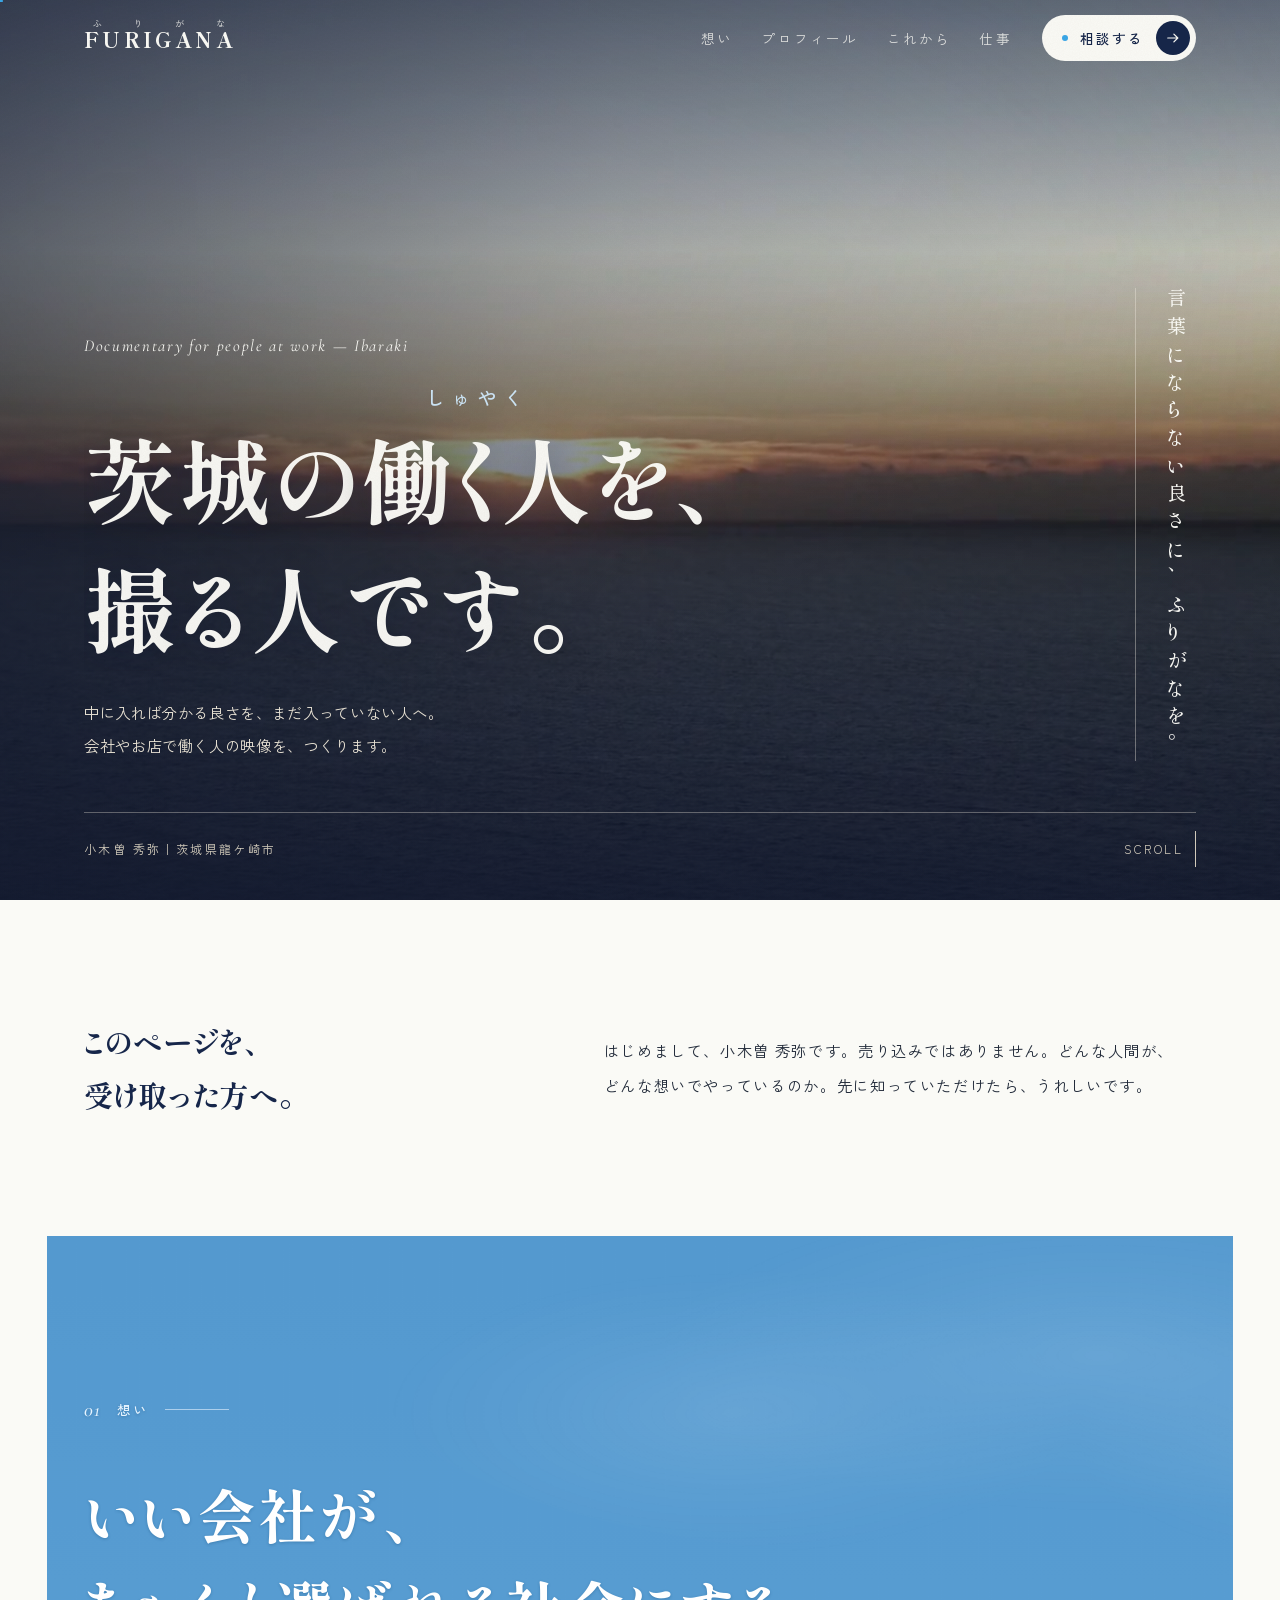
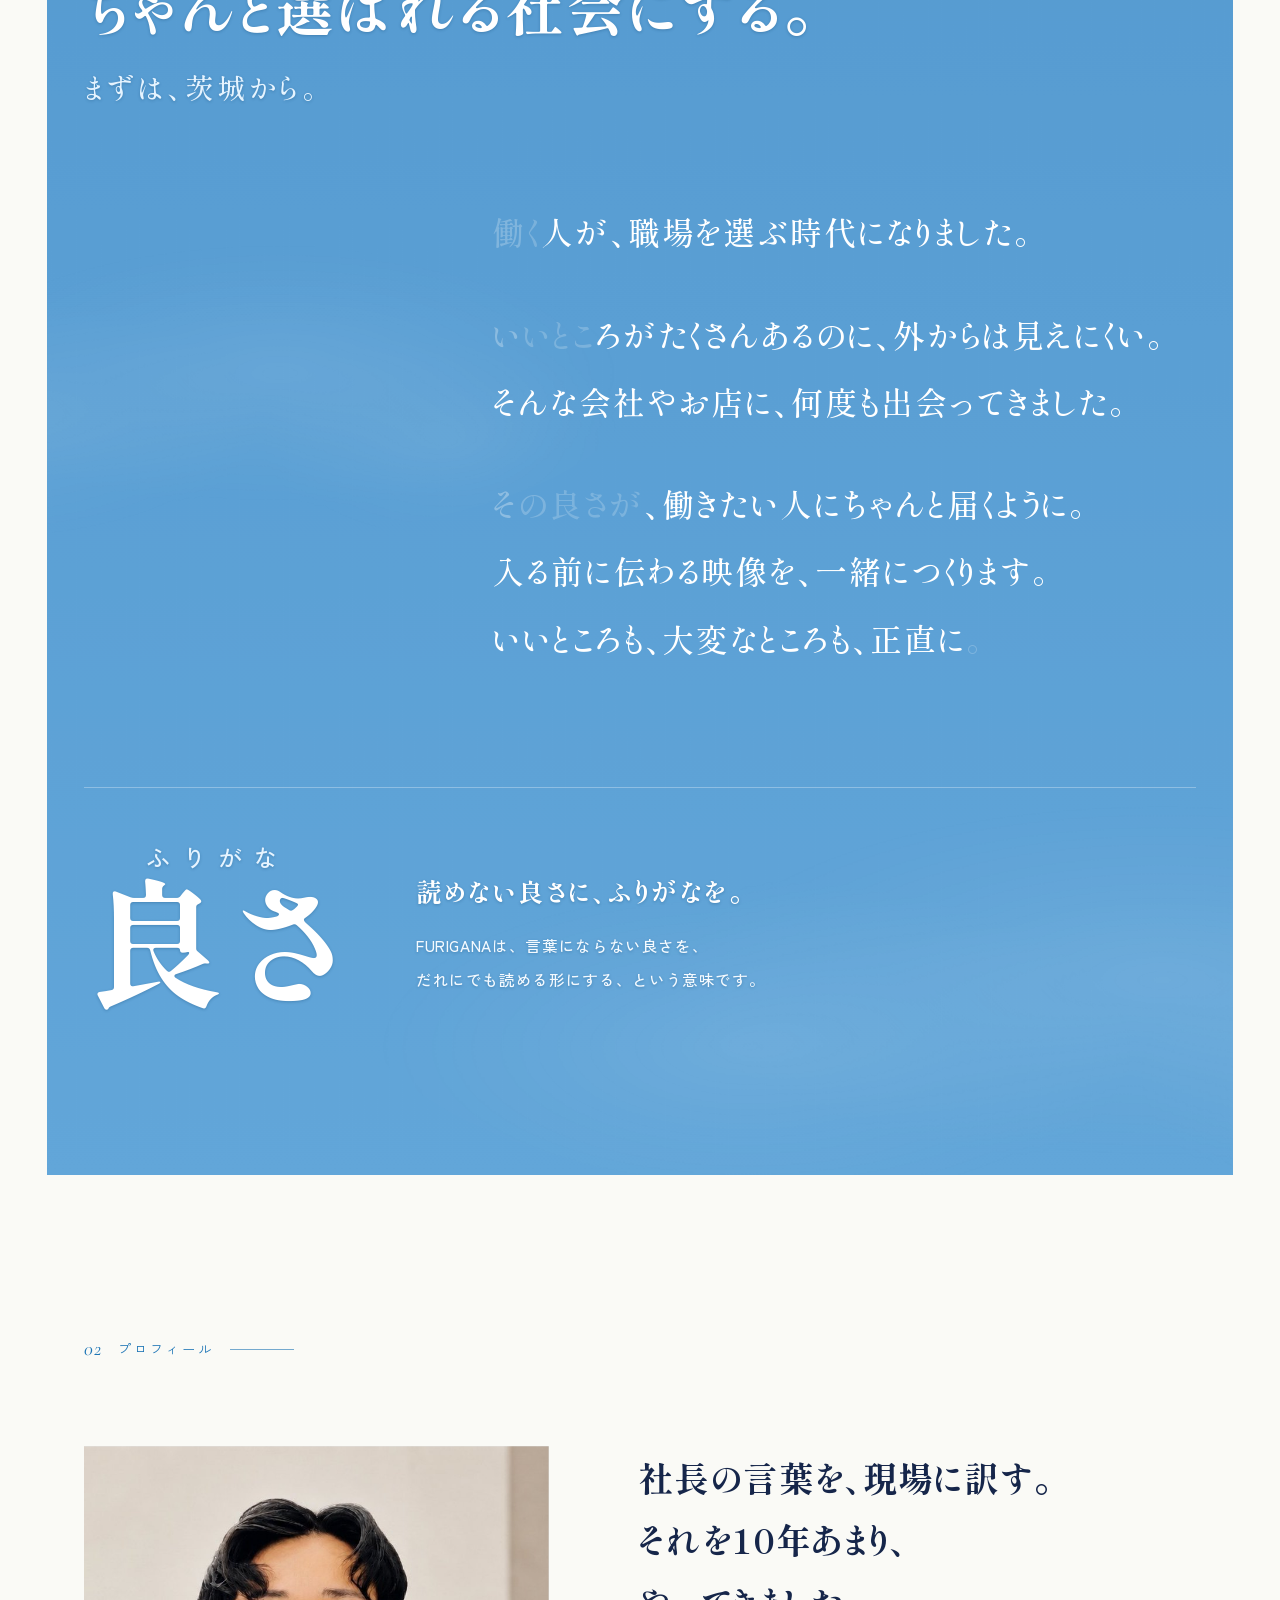
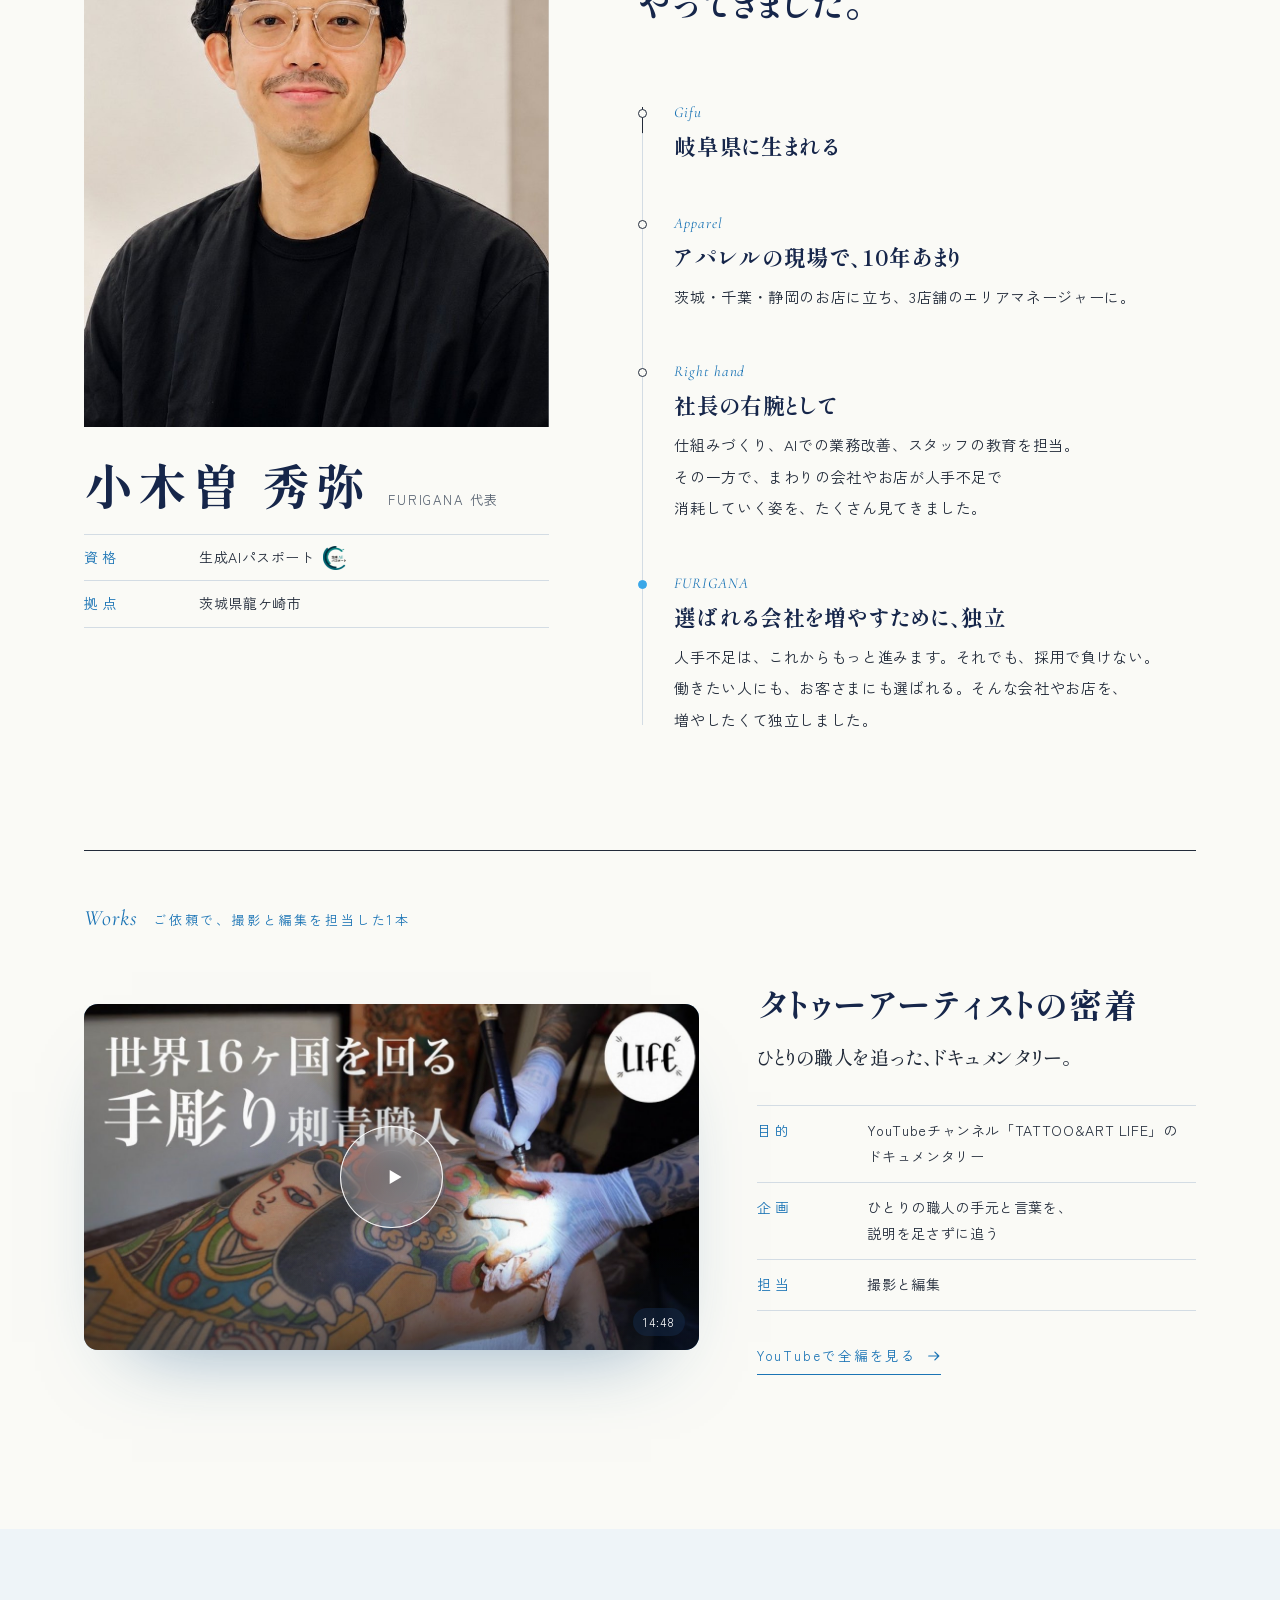
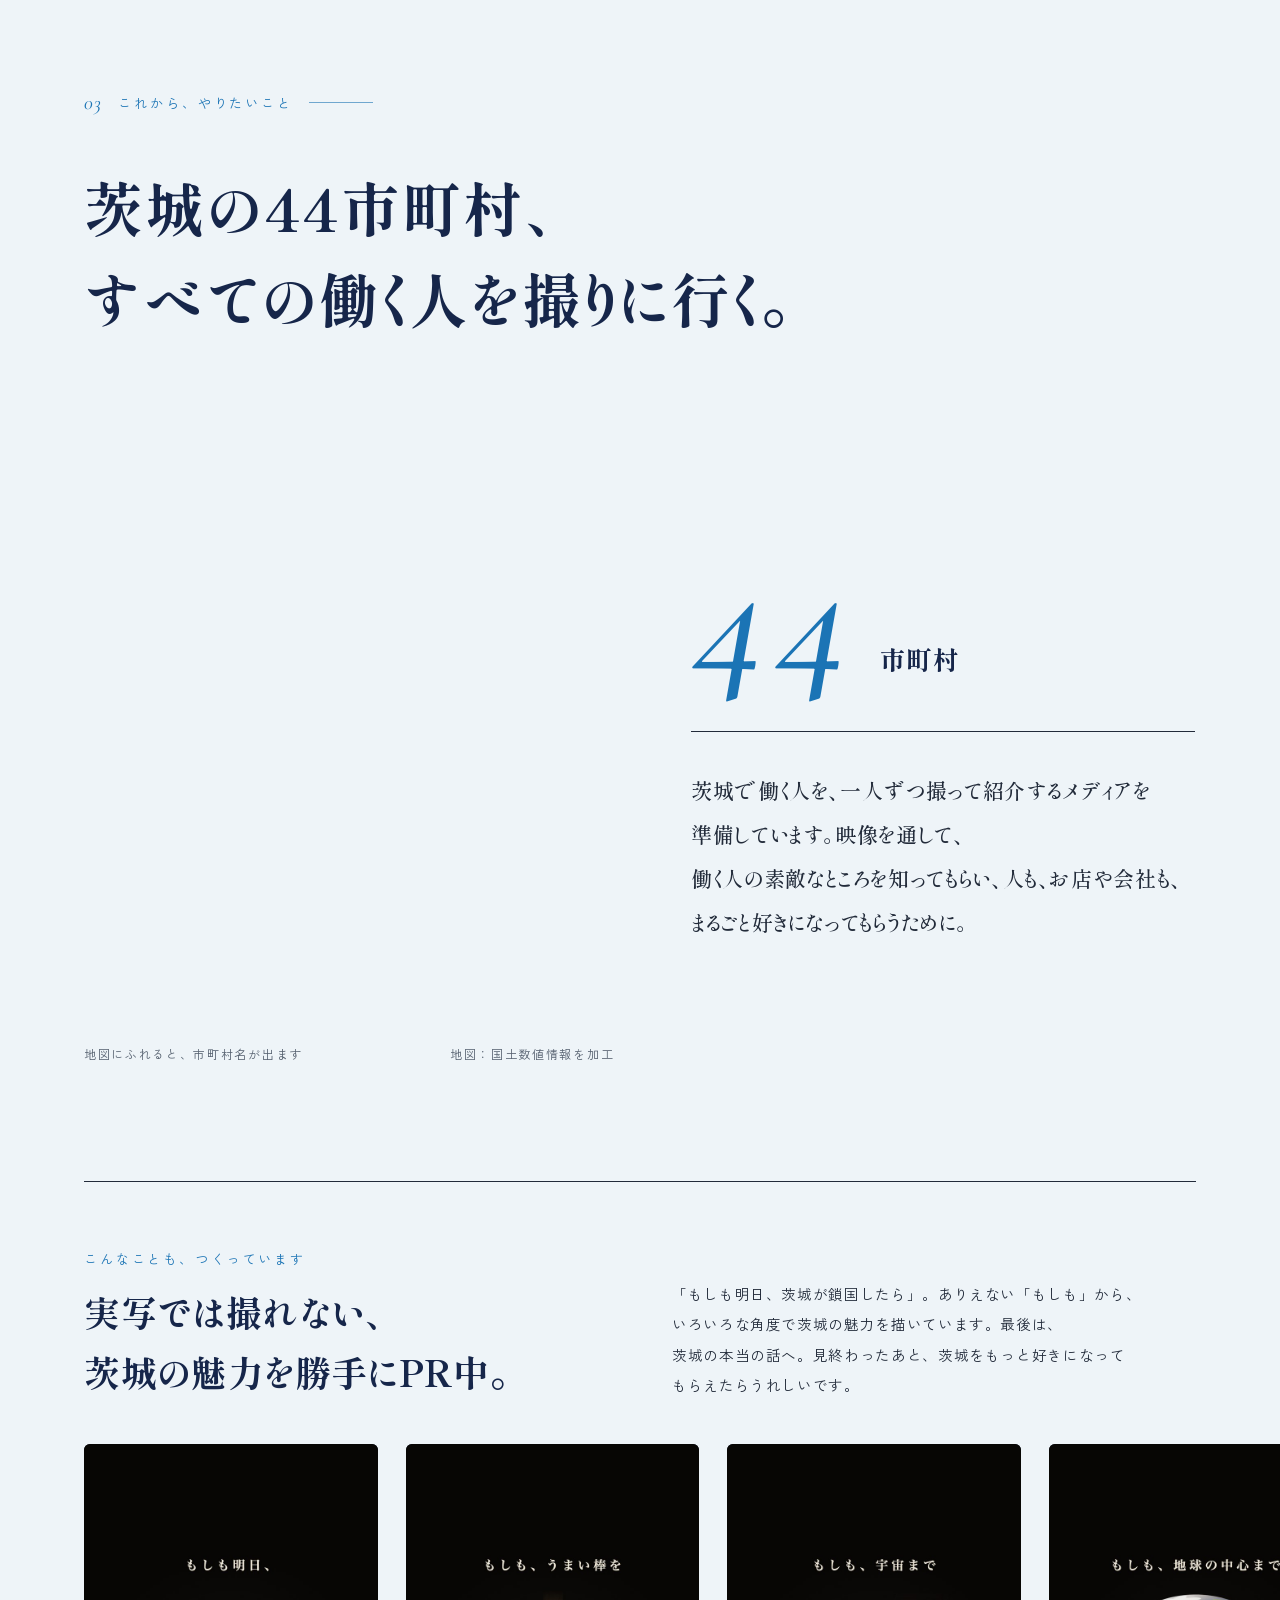
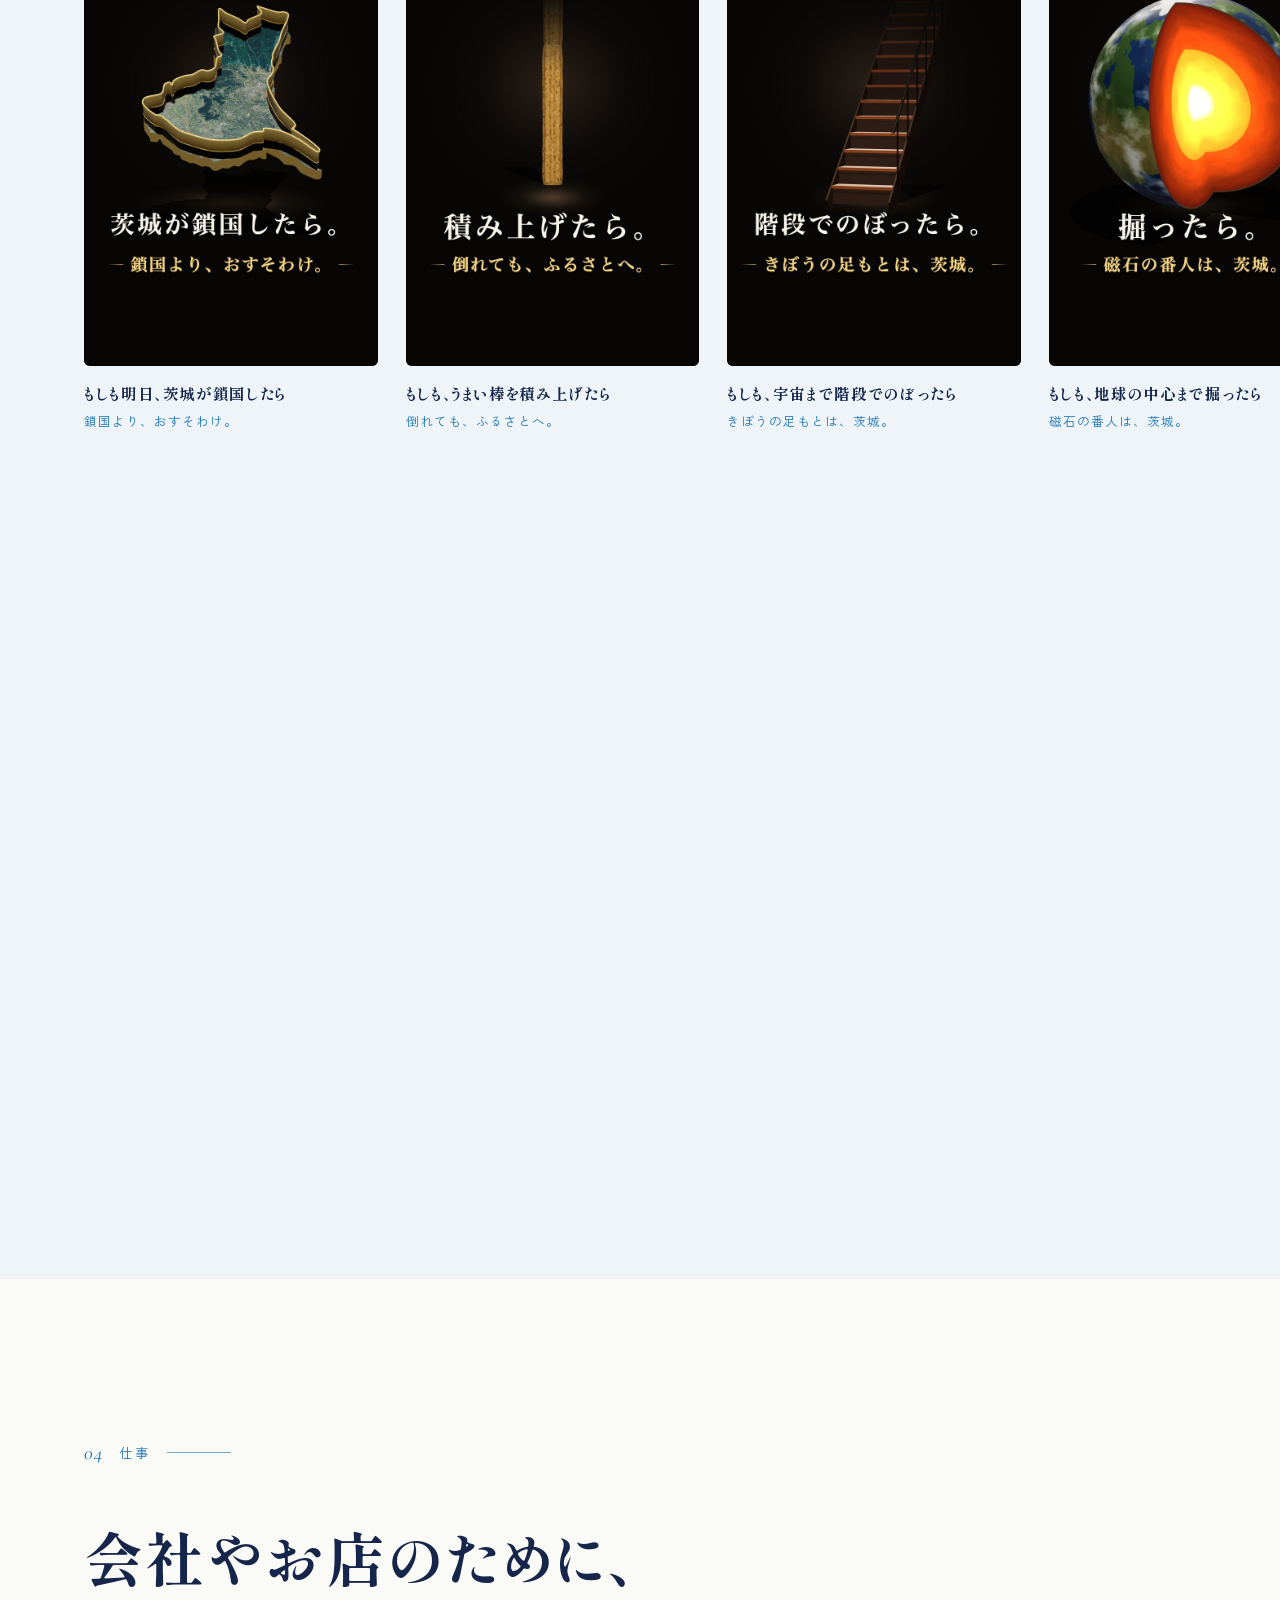
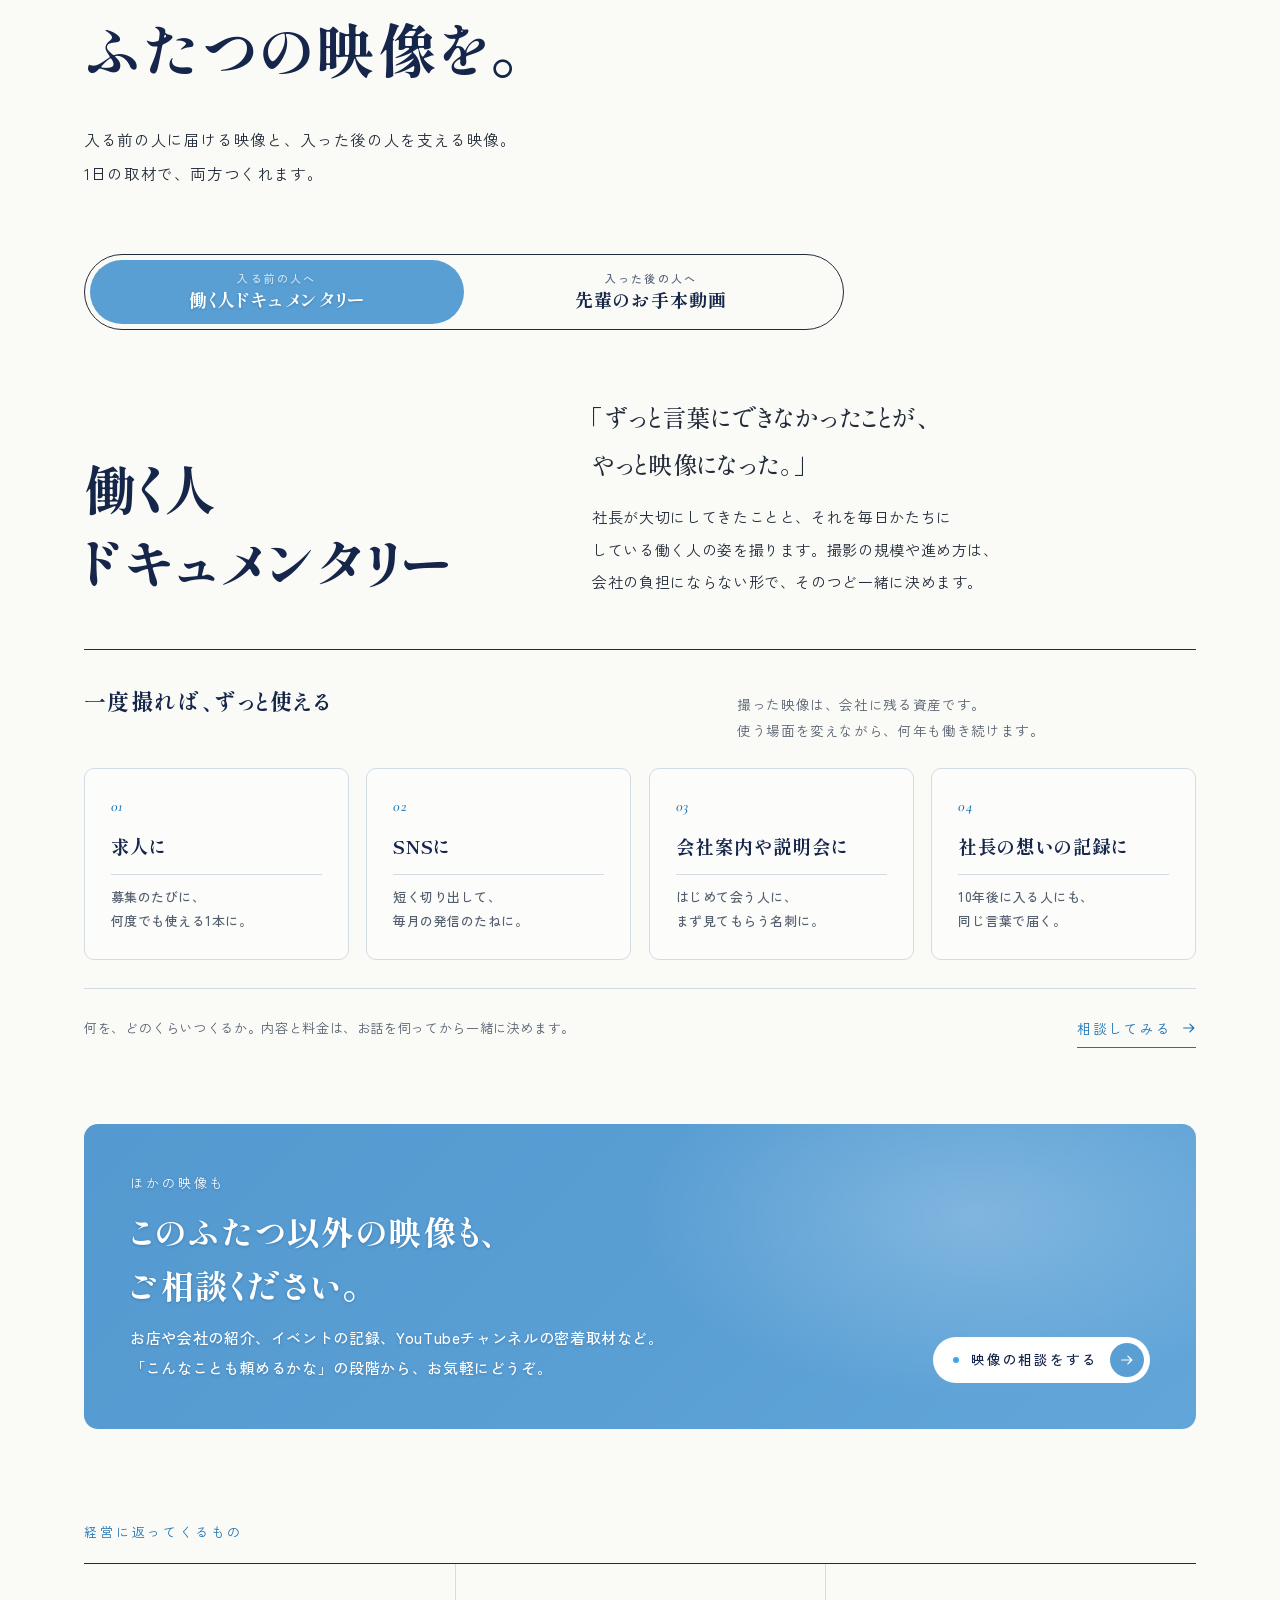
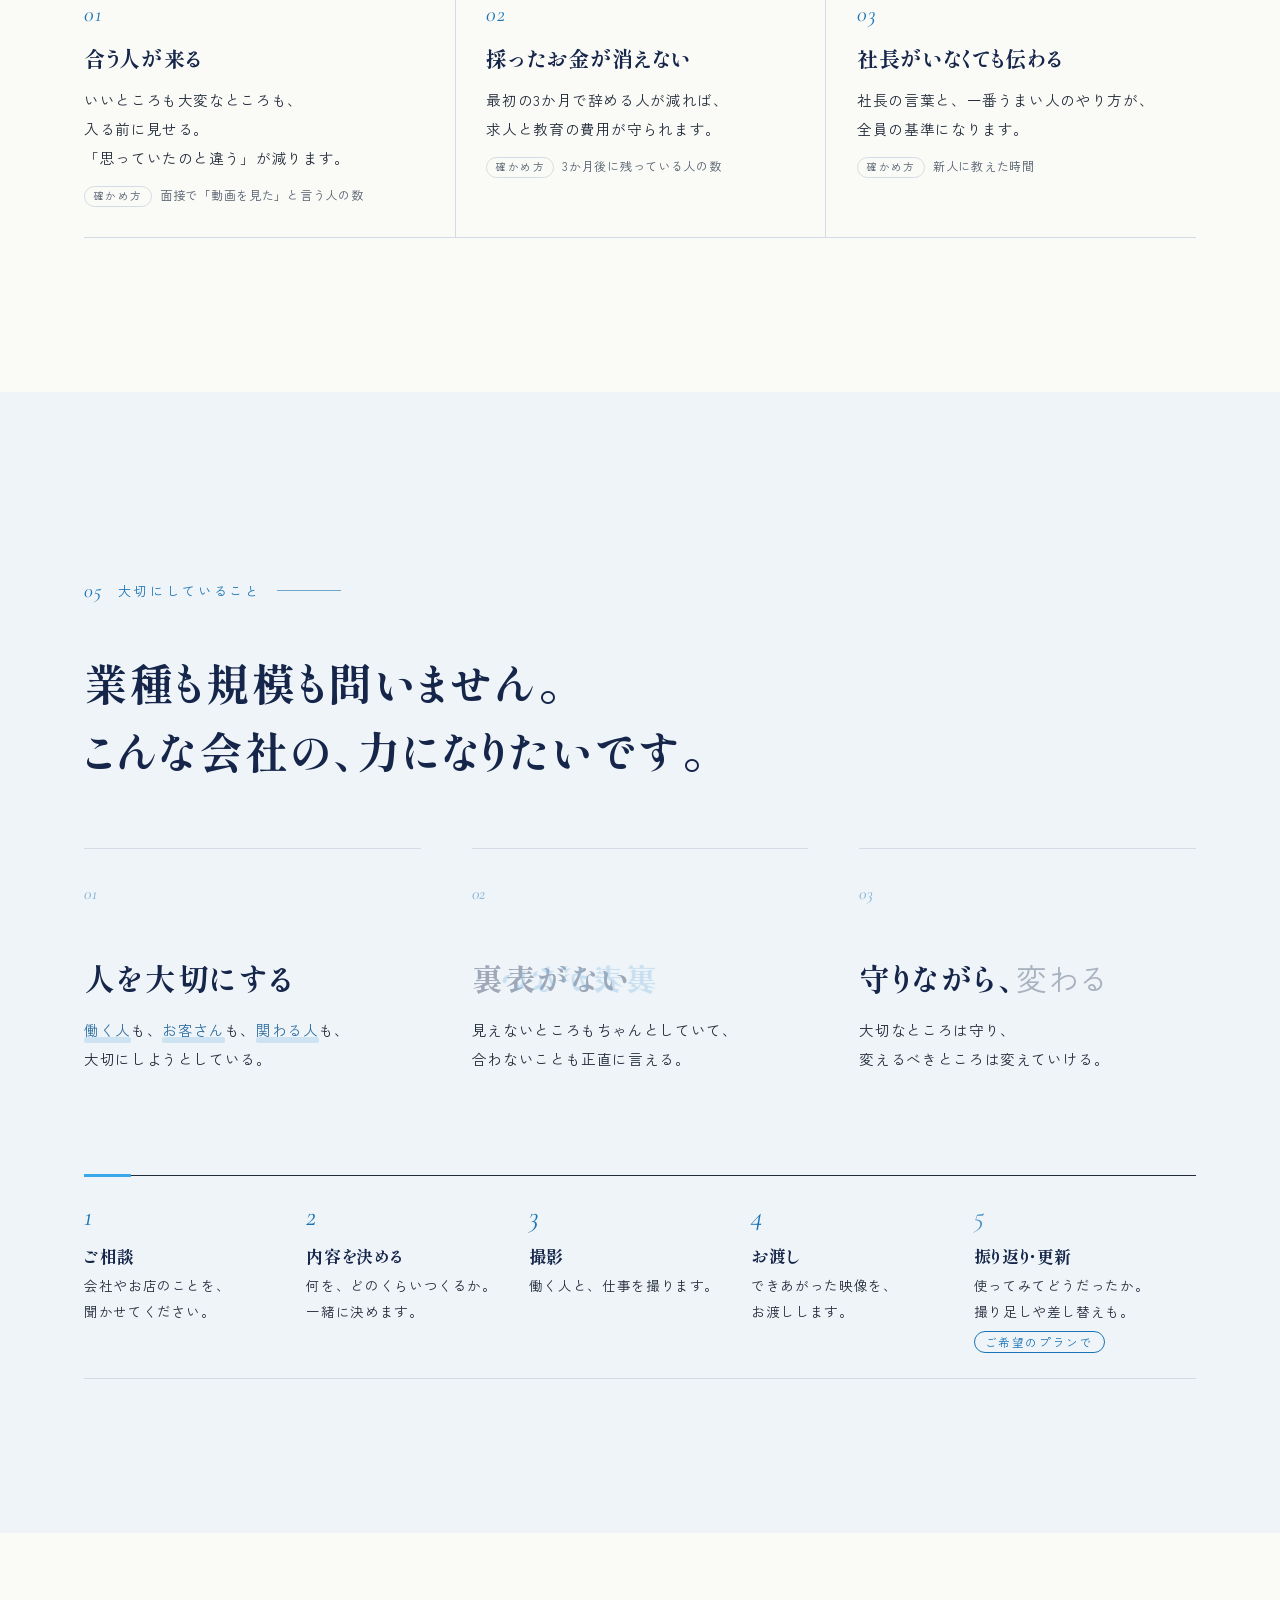
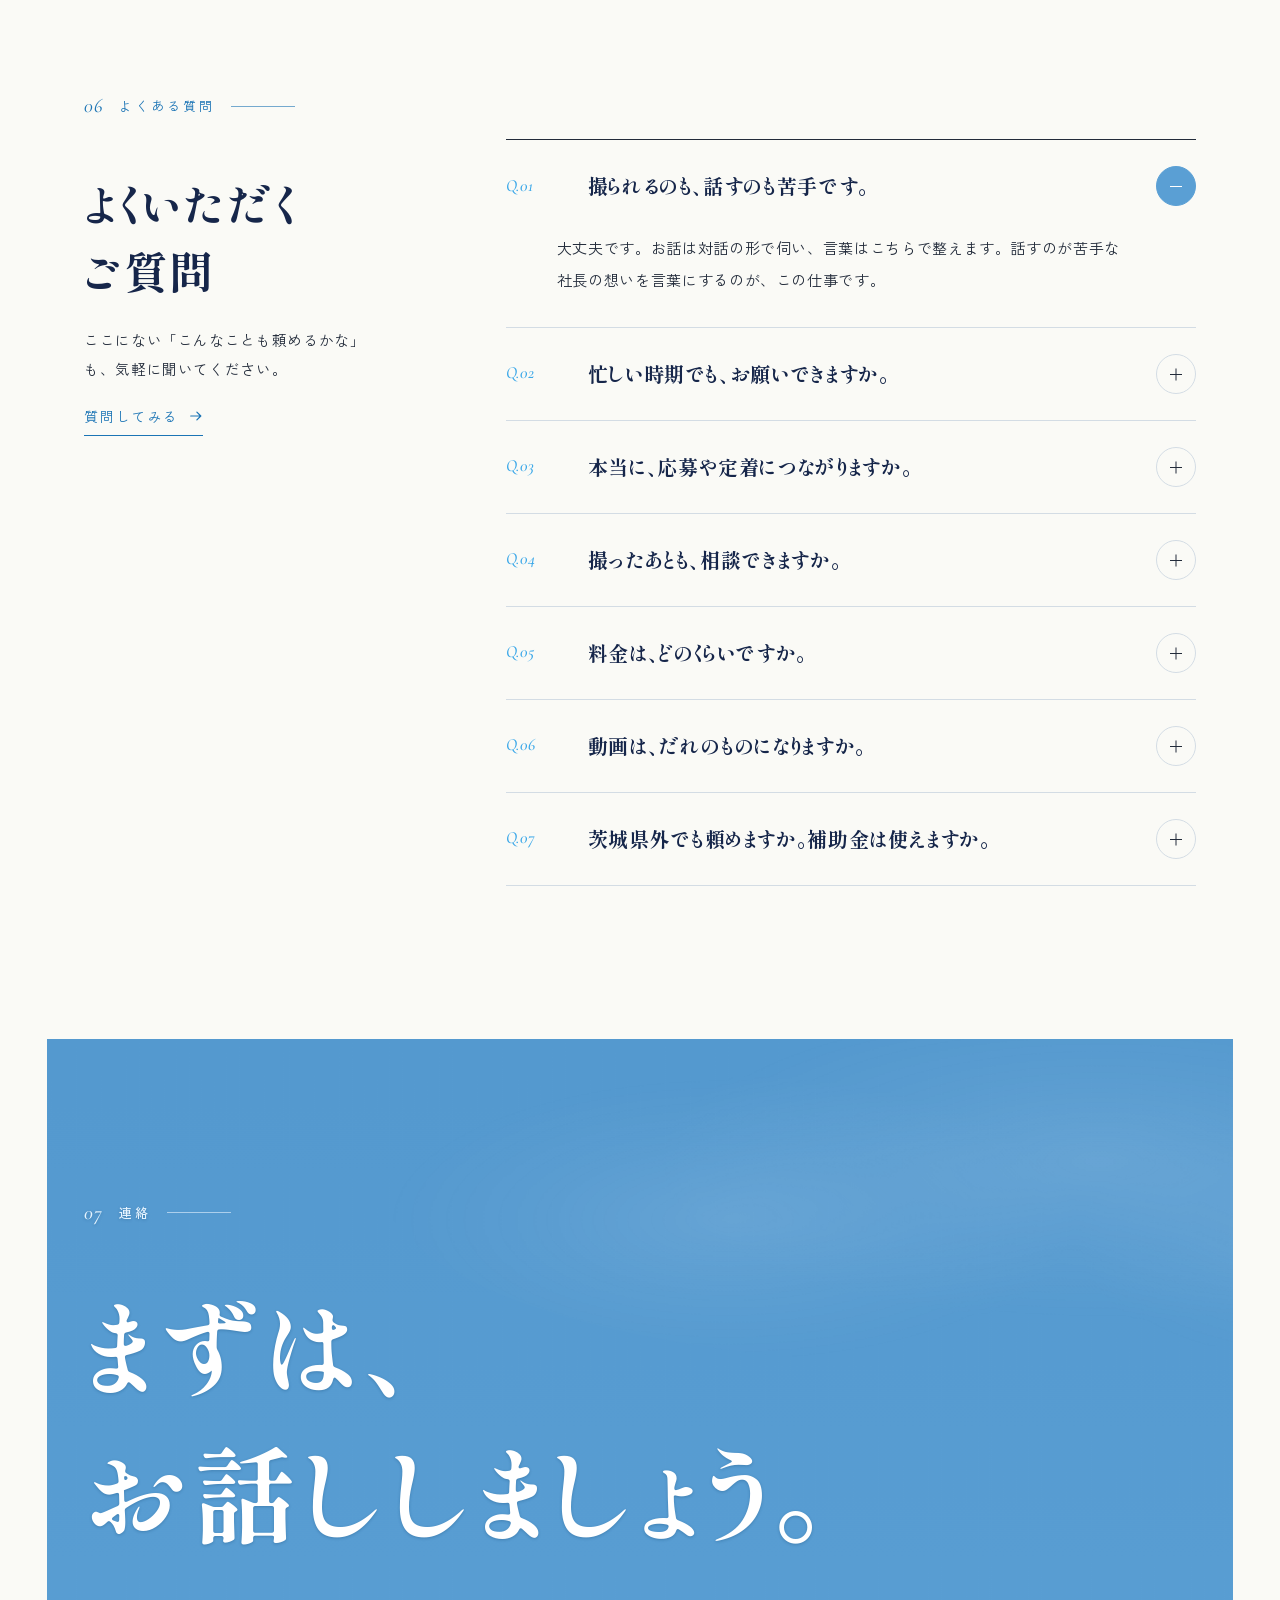
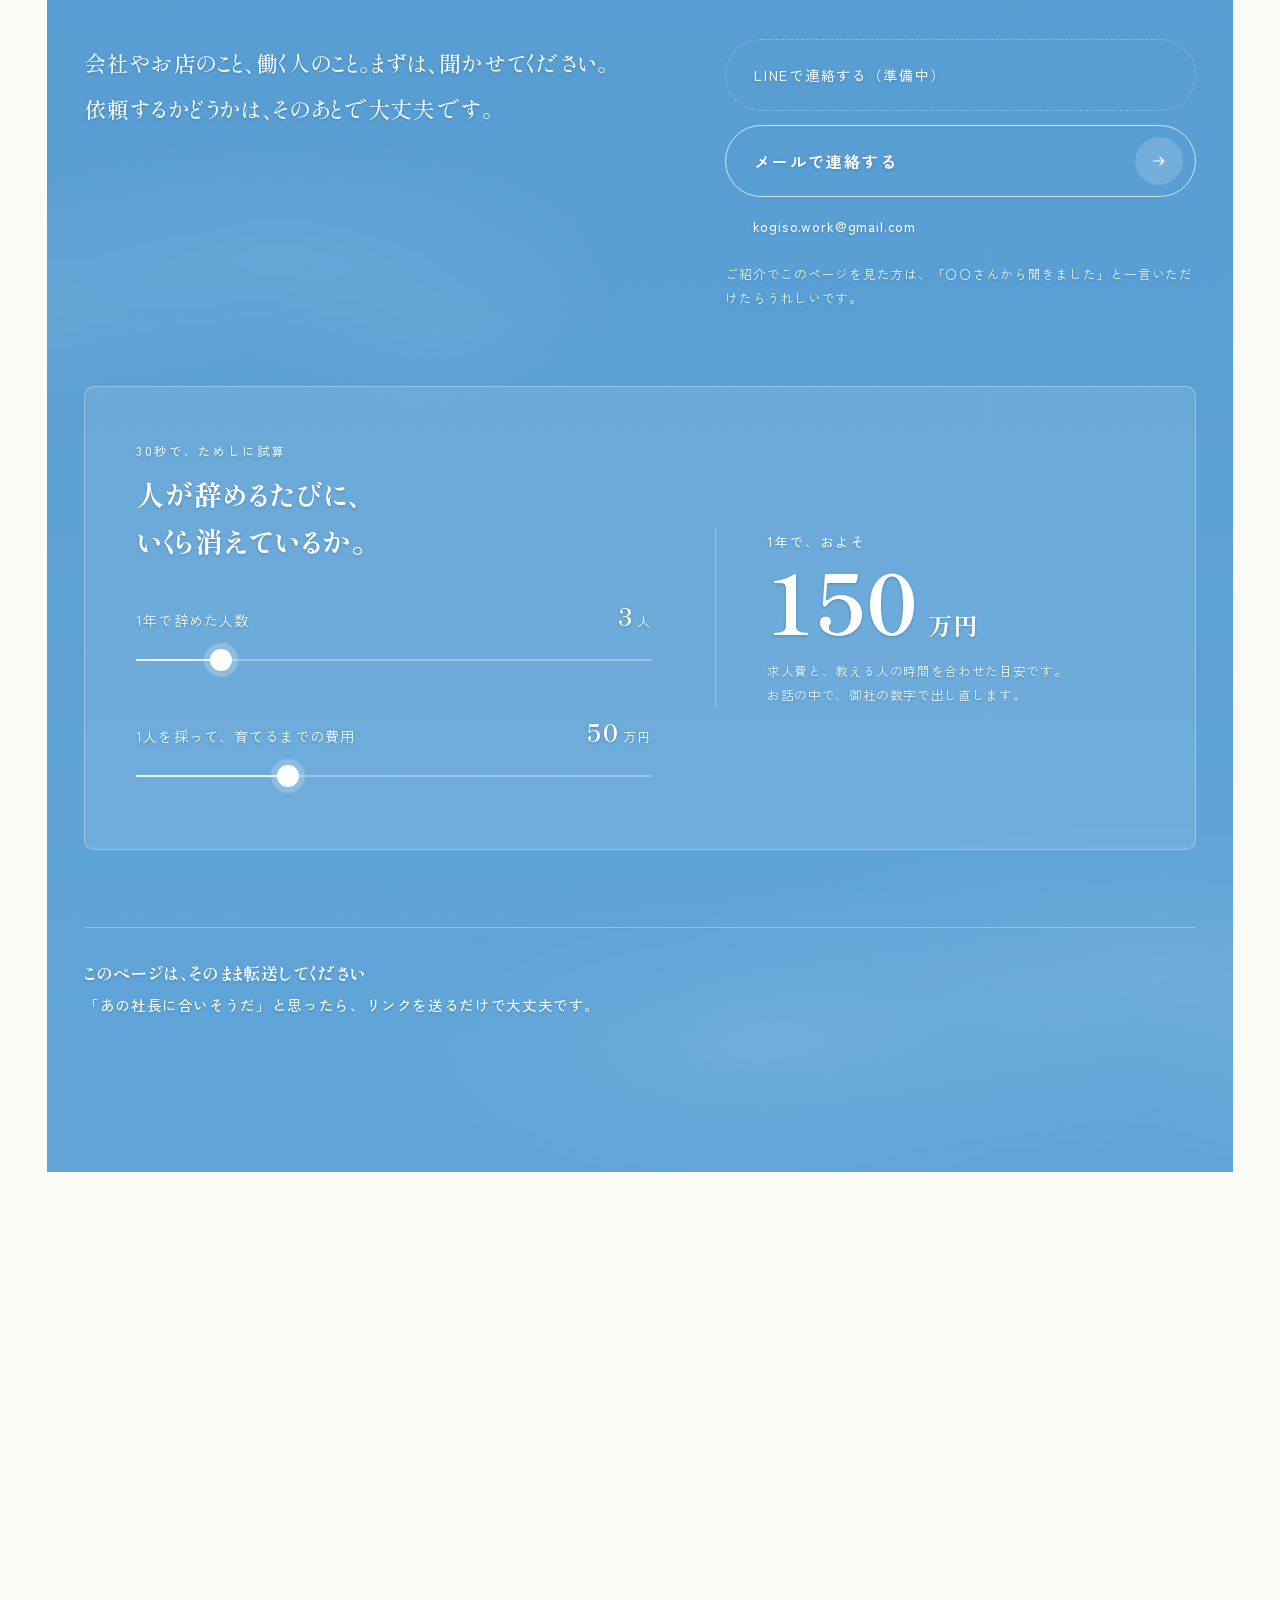
==== commit 335a86a4: "Add files via upload" ====
--- a/index.html
+++ b/index.html
@@ -5,8 +5,8 @@
     // 万一スクリプトが動かなくても、ページが隠れたままにならないように
     setTimeout(function () { if (!window.__ready) document.documentElement.classList.remove('js-motion'); }, 5000);
   }
-</script><style>:root{--paper:#fafaf6;--paper2:#eef4f8;--paper3:#e1eaf0;--ink:#222b3a;--sub:#55606f;--rule:#d3dce4;--indigo:#16264a;--indigoRule:#ffffff4d;--night:#131a30;--sky:#5a9fd4;--skyA:#5499cf;--skyB:#62a6d9;--sky2:#5197ce;--skyV:#3aa7e8;--onSoft:#f4faff;--onMute:#eaf5fd;--copper:#1b74b5;--copperL:#bfe3f8;--cream:#fafaf6;--mincho:"Shippori Mincho B1","Hiragino Mincho ProN","Yu Mincho",serif;--gothic:"Zen Kaku Gothic New","Hiragino Sans","Yu Gothic",sans-serif;--latin:"Cormorant Garamond",Georgia,serif;--pad:clamp(20px,5vw,64px);--ease:cubic-bezier(.2,.7,.2,1);--io:cubic-bezier(.76,0,.24,1)}*,:before,:after{box-sizing:border-box}html{-webkit-text-size-adjust:100%}html.lenis,html.lenis body{height:auto}.lenis.lenis-smooth{scroll-behavior:auto!important}.lenis.lenis-stopped{overflow:hidden}body{background:var(--paper);color:var(--ink);font-family:var(--gothic);letter-spacing:.04em;font-feature-settings:"palt" 1;-webkit-font-smoothing:antialiased;text-rendering:optimizelegibility;margin:0;font-size:16px;line-height:2;overflow-x:hidden}body:before{content:"";pointer-events:none;z-index:100;opacity:.3;mix-blend-mode:multiply;background-image:url("data:image/svg+xml,%3Csvg xmlns='http://www.w3.org/2000/svg' width='180' height='180'%3E%3Cfilter id='n'%3E%3CfeTurbulence type='fractalNoise' baseFrequency='.85' numOctaves='3' stitchTiles='stitch'/%3E%3CfeColorMatrix values='0 0 0 0 .35 0 0 0 0 .3 0 0 0 0 .2 0 0 0 .22 0'/%3E%3C/filter%3E%3Crect width='100%25' height='100%25' filter='url(%23n)'/%3E%3C/svg%3E");position:fixed;inset:0}a{color:inherit}img{max-width:100%;display:block}p{margin:0}h1,h2,h3,h4{font-weight:inherit;margin:0}button{font:inherit;color:inherit;cursor:pointer;background:0 0;border:0;padding:0}ruby rt{font-family:var(--gothic);color:var(--copper);letter-spacing:.2em;font-weight:500}::selection{background:var(--copperL);color:var(--indigo)}:focus-visible{outline:2px solid var(--copper);outline-offset:3px}.wrap{max-width:1240px;padding-inline:var(--pad);margin-inline:auto}.latin{font-family:var(--latin);letter-spacing:.04em;font-style:italic}.eyebrow{letter-spacing:.22em;color:var(--copper);align-items:center;gap:16px;font-size:13px;display:flex}.eyebrow:after{content:"";opacity:.6;background:currentColor;flex:0 0 64px;height:1px}.eyebrow .num{font-family:var(--latin);letter-spacing:.06em;font-size:20px;font-style:italic}.dark .eyebrow{color:var(--copperL)}.line{margin-top:-.18em;padding-top:.18em;display:block;overflow:hidden}.line>span{display:inline-block}.intro{z-index:200;color:#fff;pointer-events:none;justify-content:center;align-items:center;display:none;position:fixed;inset:0}.js-motion .intro{pointer-events:auto;display:flex}.intro-p{background:var(--sky);will-change:transform;height:50.5%;position:absolute;left:0;right:0}.intro-top{top:0}.intro-bot{bottom:0}.intro-logo{z-index:1;text-shadow:0 1px 3px #1446734d;flex-direction:column;align-items:center;display:flex;position:relative}.intro b{font-family:var(--mincho);letter-spacing:.22em;margin-right:-.22em;font-size:clamp(30px,4.4vw,52px);font-weight:800}.intro .im{vertical-align:bottom;padding-top:.1em;display:inline-block;overflow:hidden}.intro .im>span{display:inline-block}.js-motion .intro .im>span{transform:translateY(110%)}.js-motion .intro rt span{opacity:0}.js-motion .intro-tag{visibility:hidden}.intro rt{font-family:var(--gothic);letter-spacing:.9em;color:#fff;opacity:.95;font-size:.3em;font-weight:500}.intro rt span{display:inline-block}.intro-line{background:#ffffff47;width:clamp(140px,16vw,220px);height:1px;margin-top:22px;display:block;overflow:hidden}.intro-line i{transform-origin:0;background:#fff;height:100%;display:block;transform:scaleX(0)}.intro-tag{font-family:var(--mincho);letter-spacing:.24em;margin-top:18px;font-size:clamp(13px,1.2vw,15px);font-weight:500}.intro-tag span{display:inline-block}.dark,.menu,.intro,.recommend,.card.is-pick,footer{--cream:#fff;--copper:#e6f4ff;--copperL:#e6f4ff}.wb{display:inline-block}:lang(ja) p,:lang(ja) h1,:lang(ja) h2,:lang(ja) h3,:lang(ja) h4,:lang(ja) dd,:lang(ja) li,:lang(ja) figcaption,:lang(ja) .tab,:lang(ja) .card em,:lang(ja) .card b,:lang(ja) summary{word-break:keep-all;text-wrap:pretty;overflow-wrap:anywhere;line-break:strict}.cursor{will-change:transform;z-index:150;pointer-events:none;background:var(--skyV);min-width:10px;height:10px;color:var(--indigo);letter-spacing:.14em;white-space:nowrap;transition:height .35s var(--ease),min-width .35s var(--ease),padding .35s var(--ease),background .35s,opacity .3s;opacity:0;border-radius:999px;justify-content:center;align-items:center;font-size:12px;font-weight:500;display:none;position:fixed;top:0;left:0;transform:translate(-50%,-50%)}.cursor.on{opacity:1}.cursor:not(.is-link):not(.has-label){box-shadow:0 0 0 2px #ffffffd9}.cursor.is-link{background:#3aa7e833;border:1px solid #ffffffb3;min-width:44px;height:44px}.cursor.has-label{background:var(--cream);height:38px;padding:0 16px;box-shadow:0 6px 24px #131a3038}@media (hover:hover) and (pointer:fine){.js-motion .cursor{display:flex}}.progress{z-index:60;background:var(--skyV);transform-origin:0;height:2px;position:fixed;top:0;left:0;right:0;transform:scaleX(0)}.nav{z-index:50;color:var(--cream);border-bottom:1px solid #0000;transition:background .5s,color .5s,border-color .5s;position:fixed;top:0;left:0;right:0}.nav.is-scrolled{color:var(--indigo);background:#fafaf6f5;border-bottom-color:#d3dce4cc}.nav.menu-open{color:#fff;-webkit-backdrop-filter:none;background:0 0;border-bottom-color:#0000}.nav .wrap{justify-content:space-between;align-items:center;gap:16px;height:76px;display:flex}.brand{align-items:baseline;text-decoration:none;display:flex}.brand b{font-family:var(--mincho);letter-spacing:.16em;font-size:21px;font-weight:800;line-height:1.6}.brand rt{color:currentColor;opacity:.7;font-size:9px}.nav-r{align-items:center;gap:clamp(20px,2.4vw,36px);display:flex}.nav ul{letter-spacing:.16em;align-items:center;gap:clamp(20px,2.2vw,32px);margin:0;padding:0;font-size:13.5px;list-style:none;display:flex}.nav ul a{opacity:.82;padding:8px 0;text-decoration:none;transition:opacity .3s;position:relative}.nav ul a:hover,.nav ul a.is-active{opacity:1}.nav ul a:after{content:"";transform-origin:100%;height:1px;transition:transform .5s var(--ease);background:currentColor;position:absolute;bottom:2px;left:0;right:0;transform:scaleX(0)}.nav ul a:hover:after,.nav ul a.is-active:after{transform-origin:0;transform:scaleX(1)}.pill{letter-spacing:.14em;white-space:nowrap;background:var(--cream);height:46px;color:var(--indigo);transition:background .4s,color .4s,transform .4s var(--ease);border-radius:999px;align-items:center;gap:12px;padding:0 6px 0 20px;font-size:13.5px;font-weight:500;text-decoration:none;display:inline-flex}.pill .dot{background:var(--skyV);border-radius:50%;width:6px;height:6px;animation:2.4s ease-out infinite dot;box-shadow:0 0 #3aa7e880}@keyframes dot{0%{box-shadow:0 0 #3aa7e88c}70%,to{box-shadow:0 0 0 9px #3aa7e800}}.pill .arr{background:var(--indigo);width:34px;height:34px;color:var(--cream);border-radius:50%;place-items:center;transition:background .4s,color .4s;display:grid;overflow:hidden}.pill .arr svg{transition:transform .5s var(--ease)}.pill:hover .arr svg{transform:translate(3px)}.pill:hover{background:var(--copperL)}.nav.is-scrolled:not(.menu-open) .pill{background:var(--sky);color:#fff}.nav.is-scrolled:not(.menu-open) .pill .arr{color:var(--sky);background:#fff}.nav.is-scrolled:not(.menu-open) .pill .dot{background:#fff}.nav.is-scrolled:not(.menu-open) .pill:hover{background:var(--sky2)}.menu-btn{opacity:.9;border:1px solid;border-radius:50%;width:46px;height:46px;display:none;position:relative}.menu-btn i{height:1px;transition:transform .5s var(--ease),top .5s var(--ease);background:currentColor;position:absolute;left:14px;right:14px}.menu-btn i:first-child{top:19px}.menu-btn i:last-child{top:26px}.menu-open .menu-btn i:first-child{top:22px;transform:rotate(45deg)}.menu-open .menu-btn i:last-child{top:22px;transform:rotate(-45deg)}.menu{z-index:49;background:var(--sky);color:var(--cream);padding:96px var(--pad) 40px;clip-path:inset(0 0 100%);visibility:hidden;transition:clip-path .8s var(--io),visibility 0s .8s;flex-direction:column;justify-content:center;display:flex;position:fixed;inset:0}.menu.is-open{clip-path:inset(0);visibility:visible;transition:clip-path .8s var(--io)}.menu a{border-bottom:1px solid var(--indigoRule);font-family:var(--mincho);letter-spacing:.1em;opacity:0;transition:opacity .6s,transform .8s var(--ease);align-items:baseline;gap:18px;padding:14px 0;font-size:30px;font-weight:700;text-decoration:none;display:flex;transform:translateY(18px)}.menu.is-open a{opacity:1;transform:none}.menu a:first-child{transition-delay:.25s}.menu a:nth-child(2){transition-delay:.31s}.menu a:nth-child(3){transition-delay:.37s}.menu a:nth-child(4){transition-delay:.43s}.menu a:nth-child(5){transition-delay:.49s}.menu a .latin{color:var(--copperL);font-size:16px;font-weight:500}.menu p{letter-spacing:.2em;color:var(--onMute);margin-top:32px;font-size:12.5px}@media (width<=860px){.nav ul{display:none}.menu-btn{flex:0 0 42px;width:42px;height:42px;display:block}.menu-btn i{left:13px;right:13px}.menu-btn i:first-child{top:17px}.menu-btn i:last-child{top:24px}.menu-open .menu-btn i:first-child,.menu-open .menu-btn i:last-child{top:20px}.nav .wrap{height:68px}.nav-r{gap:10px}.nav .pill{gap:10px;height:42px;padding:0 5px 0 16px;font-size:13px}.nav .pill .arr{width:32px;height:32px}.brand b{font-size:19px}}@media (width<=430px){.nav .pill .dot{display:none}}.hero{height:100svh;min-height:600px;max-height:1100px;color:var(--cream);background:var(--night);align-items:flex-end;display:flex;position:relative;overflow:hidden}.hero-media{will-change:transform;position:absolute;inset:0}.hero-media video{object-fit:cover;width:100%;height:100%;position:absolute;inset:0}.hero:after{content:"";pointer-events:none;background:linear-gradient(90deg,#131a309e 0%,#131a3047 48%,#131a300d 100%),linear-gradient(#131a308c 0%,#131a301a 28%,#131a304d 58%,#131a30e6 100%);position:absolute;inset:0}.hero-inner{z-index:2;width:100%;padding-bottom:clamp(20px,3vw,32px);position:relative}.hero-grid{grid-template-columns:minmax(0,1fr) auto;align-items:end;gap:clamp(32px,6vw,96px);display:grid}.hero-kicker{font-family:var(--latin);color:var(--cream);opacity:.92;letter-spacing:.1em;font-size:clamp(15px,1.3vw,18px);font-style:italic}.hero h1{font-family:var(--mincho);letter-spacing:.03em;text-shadow:0 2px 40px #131a3059;margin-top:clamp(14px,1.6vw,22px);font-size:clamp(40px,7.2vw,108px);font-weight:700;line-height:1.4}.hero h1 rt{letter-spacing:.42em;color:#cfe8fa;font-size:.2em}.hero-lead{color:#ede7d9;max-width:30em;margin-top:clamp(18px,2vw,28px);font-size:clamp(15px,1.2vw,17px);line-height:2.1}.hero-v{writing-mode:vertical-rl;font-family:var(--mincho);letter-spacing:.46em;border-left:1px solid #f3eee366;padding-left:22px;font-size:clamp(17px,1.5vw,21px);font-weight:500;line-height:2}.hero-foot{letter-spacing:.2em;color:#d9d2c2;border-top:1px solid #f3eee359;justify-content:space-between;align-items:center;gap:16px;margin-top:clamp(28px,4vw,52px);padding-top:18px;font-size:12px;display:flex}.scroll-cue{align-items:center;gap:12px;display:flex}.scroll-cue i{transform-origin:top;width:1px;height:36px;animation:cue 2.4s var(--ease) infinite;background:currentColor;display:block}@keyframes cue{0%{transform:scaleY(0)}45%{transform-origin:top;transform:scaleY(1)}55%{transform-origin:bottom;transform:scaleY(1)}to{transform-origin:bottom;transform:scaleY(0)}}@media (width<=760px){.hero-grid{grid-template-columns:1fr}.hero-v{display:none}.hero h1{line-height:1.5}}@media (width<=380px){.hero h1{font-size:9.4vw}}.hero h1 .line>span{white-space:nowrap}.referral{grid-template-columns:minmax(0,1fr) minmax(0,1.3fr);align-items:center;gap:clamp(20px,5vw,80px);padding-block:clamp(72px,9vw,128px);display:grid}.referral h2{font-family:var(--mincho);color:var(--indigo);font-size:clamp(22px,2.3vw,30px);font-weight:700;line-height:1.8}.referral p{font-size:15.5px;line-height:2.3}@media (width<=760px){.referral{grid-template-columns:1fr}}.from{letter-spacing:.16em;color:var(--copper);align-items:center;gap:10px;margin-bottom:14px;font-size:13px;display:inline-flex}.from:before{content:"";background:currentColor;width:28px;height:1px}.from[hidden]{display:none}.sec{padding-block:clamp(96px,12vw,176px)}.dark{background:var(--paper);color:var(--onSoft);position:relative;overflow:hidden}.dark>.sky-fx{background:linear-gradient(180deg,var(--skyA) 0%,var(--sky) 45%,var(--skyB) 100%);transform-origin:50% 0;backface-visibility:hidden}.js-motion main .dark>.sky-fx{will-change:transform}.dark>.wrap{z-index:1;position:relative}.dark,.menu,.recommend,.card.is-pick,footer,.tab.is-on,.nav.is-scrolled:not(.menu-open) .pill{text-shadow:0 1px 3px #14467352}.omoi-body{text-shadow:none}.dark p,.dark li,footer p,.card.is-pick li,.recommend p{font-weight:500}.dark .primary,.recommend .pill,.card .pick{text-shadow:none}.sky-fx{pointer-events:none;z-index:0;position:absolute;inset:0;overflow:hidden}.sky-fx i{will-change:transform;display:block;position:absolute}.sky-fx i:before{content:"";opacity:.5;will-change:transform;background:radial-gradient(closest-side at 30% 60%,#fff3,#ffffff12 55%,#0000 100%),radial-gradient(closest-side at 62% 44%,#ffffff38,#ffffff14 55%,#0000 100%),radial-gradient(closest-side at 80% 66%,#ffffff24,#ffffff0d 55%,#0000 100%);border-radius:50%;position:absolute;inset:-20%}.sky-fx i:first-child{width:min(70vw,900px);height:260px;top:4%;right:-12%}.sky-fx i:nth-child(2){width:min(60vw,720px);height:220px;top:46%;left:-18%}.sky-fx i:nth-child(3){width:min(80vw,1000px);height:300px;bottom:-6%;right:-20%}.sky-fx i:first-child:before{animation:90s linear infinite alternate drift}.sky-fx i:nth-child(2):before{opacity:.38;animation:120s linear infinite alternate-reverse drift}.sky-fx i:nth-child(3):before{opacity:.42;animation:150s linear infinite alternate drift}.sky-fx b{opacity:0;will-change:transform;background:radial-gradient(closest-side,#ffffff21,#0000 100%);border-radius:50%;width:560px;height:560px;margin:-280px 0 0 -280px;transition:opacity .6s;position:absolute;top:0;left:0}.sky-fx.lit b{opacity:1}@keyframes drift{0%{transform:translate(-6%)}to{transform:translate(10%)}}@media (prefers-reduced-motion:reduce){.sky-fx i:before{animation:none}}.tone{background:var(--paper2)}.h2{font-family:var(--mincho);letter-spacing:.04em;color:var(--indigo);margin-top:clamp(28px,3vw,40px);font-size:clamp(30px,4.6vw,64px);font-weight:700;line-height:1.55}.h2.m{font-size:clamp(26px,3.4vw,44px)}.dark .h2{color:var(--cream)}.h2 .sub{color:var(--copper);letter-spacing:.14em;margin-top:.5em;font-size:.48em;font-weight:500;display:block}.dark .h2 .sub{color:var(--copperL)}.lead{max-width:34em;margin-top:28px;font-size:15.5px;line-height:2.2}.omoi-body{max-width:22em;font-family:var(--mincho);letter-spacing:.06em;color:var(--cream);margin-top:clamp(56px,7vw,104px);margin-left:auto;font-size:clamp(20px,2.5vw,34px);font-weight:500;line-height:2.1}.omoi-body p+p{margin-top:1.1em}.furigana-demo{border-top:1px solid var(--indigoRule);grid-template-columns:auto minmax(0,1fr);align-items:center;gap:clamp(24px,5vw,80px);margin-top:clamp(72px,9vw,136px);padding-top:clamp(36px,4vw,56px);display:grid}.furigana-demo .big{font-family:var(--mincho);color:var(--cream);letter-spacing:.06em;font-size:clamp(72px,11vw,168px);font-weight:700;line-height:1.2}.furigana-demo .big rt{color:var(--copperL);letter-spacing:.5em;font-size:.17em}.furigana-demo p{max-width:28em;font-size:15.5px;line-height:2.2}.furigana-demo strong{font-family:var(--mincho);color:var(--cream);letter-spacing:.08em;margin-bottom:12px;font-size:clamp(20px,2vw,26px);font-weight:700;display:block}@media (width<=700px){.furigana-demo{grid-template-columns:1fr}.omoi-body{margin-left:0}}.kogiso-grid{grid-template-columns:minmax(0,5fr) minmax(0,6fr);align-items:start;gap:clamp(40px,7vw,120px);margin-top:clamp(48px,6vw,80px);display:grid}.kogiso-side{position:sticky;top:112px}.portrait{aspect-ratio:4/5;background:var(--paper3);margin:0;position:relative;overflow:hidden}.portrait img{object-fit:cover;width:100%;height:100%;position:absolute;inset:0}.js-motion .portrait{clip-path:inset(0 0 100%)}.name{flex-wrap:wrap;align-items:baseline;gap:18px;margin-top:26px;display:flex}.name b{font-family:var(--mincho);letter-spacing:.1em;color:var(--indigo);font-size:clamp(34px,3.8vw,50px);font-weight:800;line-height:1.3}.name span{color:var(--sub);letter-spacing:.14em;font-size:13px}.creds{border-top:1px solid var(--rule);margin:18px 0 0}.creds div{border-bottom:1px solid var(--rule);grid-template-columns:4.5em minmax(0,1fr);gap:12px;padding:10px 0;font-size:14px;line-height:1.8;display:grid}.creds dt{color:var(--copper);letter-spacing:.3em}.creds div:has(.cred-pass){align-items:center}.cred-pass{align-items:center;gap:8px;display:flex}.cred-pass img{flex:none;width:auto;height:1.7em}.kogiso-lead{font-family:var(--mincho);color:var(--indigo);font-size:clamp(24px,2.7vw,36px);font-weight:700;line-height:1.8}.timeline{margin:clamp(40px,5vw,64px) 0 0;padding:0 0 0 36px;list-style:none;position:relative}.timeline .track{background:var(--rule);width:1px;position:absolute;top:10px;bottom:10px;left:4px}.timeline .fill{background:var(--ink);transform-origin:top;width:1px;position:absolute;top:10px;bottom:10px;left:4px}.timeline li{padding-bottom:clamp(30px,3.6vw,44px);position:relative}.timeline li:last-child{padding-bottom:0}.timeline li:before{content:"";background:var(--paper);border:1px solid var(--ink);border-radius:50%;width:9px;height:9px;position:absolute;top:12px;left:-36px}.timeline li.now:before{background:var(--skyV);border-color:var(--skyV)}.timeline .when{font-family:var(--latin);color:var(--copper);letter-spacing:.06em;font-size:15px;font-style:italic}.timeline h3{font-family:var(--mincho);color:var(--indigo);font-size:clamp(19px,1.7vw,22px);font-weight:700;line-height:1.7}.timeline p:not(.when){margin-top:6px;font-size:15px;line-height:2.1}@media (width<=860px){.kogiso-grid{grid-template-columns:1fr}.kogiso-side{position:static}.portrait{max-width:440px}}.ima-grid{grid-template-columns:minmax(0,1.05fr) minmax(0,1fr);align-items:center;gap:clamp(40px,6vw,104px);margin-top:clamp(48px,6vw,80px);display:grid}.map-wrap{position:relative}.map-wrap svg{width:100%;height:auto;display:block;overflow:visible}.map-wrap .map3d{touch-action:pan-y;-webkit-tap-highlight-color:transparent;display:block;position:absolute;top:0;left:0}.map-wrap.is-3d svg{visibility:hidden}.map-wrap .city{fill:#1d284706;stroke:var(--ink);stroke-width:.6px;stroke-linejoin:round;transition:fill .4s}.map-wrap .city:hover{fill:#3aa7e829}.map-wrap .home{fill:#3aa7e83d;stroke:var(--copper);stroke-width:1.1px}.home-key{vertical-align:-1px;border:1px solid var(--copper);background:#3aa7e859;width:10px;height:10px;margin-right:8px;display:inline-block}.map-caption{letter-spacing:.14em;color:var(--sub);flex-wrap:wrap;justify-content:space-between;gap:4px 16px;margin-top:16px;font-size:12px;display:flex}.big44{color:var(--indigo);align-items:baseline;gap:14px;display:flex}.big44 b{font-family:var(--latin);color:var(--copper);font-variant-numeric:tabular-nums;min-width:1.05em;font-size:clamp(104px,13vw,184px);font-style:italic;font-weight:500;line-height:.9}.big44 span{font-family:var(--mincho);font-size:clamp(20px,2vw,26px);font-weight:700}.ima-lead{border-top:1px solid var(--ink);font-family:var(--mincho);max-width:24em;margin-top:clamp(24px,3vw,40px);padding-top:clamp(24px,3vw,36px);font-size:clamp(17px,1.7vw,21px);font-weight:500;line-height:2.1}.acts{border-top:1px solid var(--ink);margin:clamp(32px,4vw,48px) 0 0;padding:0;list-style:none}.acts li{border-bottom:1px solid var(--rule);grid-template-columns:52px minmax(0,1fr);gap:6px 16px;padding:24px 0;display:grid}.acts .n{font-family:var(--latin);color:var(--copper);font-size:22px;font-style:italic;line-height:1.6}.acts h3{font-family:var(--mincho);color:var(--indigo);font-size:19px;font-weight:700;line-height:1.7}.acts p{grid-column:2;font-size:14.5px;line-height:2}.acts .tag{letter-spacing:.18em;color:var(--copper);border:1px solid;border-radius:999px;grid-column:2;justify-self:start;margin-top:4px;padding:1px 12px;font-size:11.5px;text-decoration:none}@media (width<=900px){.ima-grid{grid-template-columns:1fr}}.ig{border-top:1px solid var(--ink);margin-top:clamp(80px,9vw,136px);padding-top:clamp(40px,5vw,64px)}.ig-head{grid-template-columns:minmax(0,1fr) minmax(0,1fr);align-items:end;gap:20px clamp(32px,5vw,80px);display:grid}.ig-k{letter-spacing:.22em;color:var(--copper);font-size:13px}.ig-head h3{font-family:var(--mincho);color:var(--indigo);margin-top:10px;font-size:clamp(24px,2.8vw,36px);font-weight:700;line-height:1.65}.ig-d{font-size:14.5px;line-height:2.1}.ig-row{grid-template-columns:repeat(4,minmax(0,1fr));gap:clamp(12px,1.8vw,24px);margin-top:clamp(28px,3.4vw,44px);display:grid}.ig-card{color:inherit;text-decoration:none;display:block}.ig-img{aspect-ratio:9/16;background:var(--night);border-radius:6px;display:block;position:relative;overflow:hidden}.ig-img img,.ig-img video{object-fit:cover;width:100%;height:100%;transition:transform 1.4s var(--ease),opacity .8s;position:absolute;inset:0}.ig-img video{opacity:0}.ig-img video.on{opacity:1}.ig-card:hover .ig-img img,.ig-card:hover .ig-img video{transform:scale(1.05)}.ig-t{font-family:var(--mincho);color:var(--indigo);margin-top:14px;font-size:15.5px;font-weight:700;line-height:1.7;display:block}.ig-s{letter-spacing:.08em;color:var(--copper);margin-top:2px;font-size:12.5px;display:block}.ig-more{text-align:right;margin-top:28px}.tlink{letter-spacing:.14em;color:var(--copper);transition:background-size .5s var(--ease);background:linear-gradient(currentColor,currentColor) 0 100%/100% 1px no-repeat;align-items:center;gap:10px;padding:6px 0;font-size:13.5px;text-decoration:none;display:inline-flex}.tlink:hover{background-position:100% 100%;background-size:0 1px}.tlink svg{transition:transform .5s var(--ease)}.tlink:hover svg{transform:translate(4px)}@media (width<=760px){.ig-head{grid-template-columns:1fr}.ig-row{margin-inline:calc(var(--pad) * -1);padding-inline:var(--pad);scroll-snap-type:x mandatory;scroll-padding-inline:var(--pad);-webkit-overflow-scrolling:touch;scrollbar-width:none;gap:14px;display:flex;overflow-x:auto}.ig-row::-webkit-scrollbar{display:none}.ig-card{scroll-snap-align:start;flex:0 0 64%}.ig-more{text-align:left}}.svcs{margin-top:clamp(56px,6vw,88px)}.svc{border-top:1px solid var(--ink);grid-template-columns:minmax(0,5fr) minmax(0,7fr);align-items:start;gap:clamp(36px,6vw,96px);padding-block:clamp(56px,7vw,96px);display:grid}.svc+.svc{border-top:1px solid var(--rule)}.svc-l{position:sticky;top:120px}.svc .for{letter-spacing:.22em;color:var(--copper);align-items:center;gap:10px;font-size:12.5px;display:inline-flex}.svc .for:before{content:"";background:currentColor;border-radius:50%;width:6px;height:6px}.svc h3{font-family:var(--mincho);color:var(--indigo);letter-spacing:.06em;margin-top:14px;font-size:clamp(30px,3.7vw,50px);font-weight:800;line-height:1.4}.svc .quote{font-family:var(--mincho);margin-top:22px;font-size:clamp(19px,1.9vw,24px);font-weight:500;line-height:1.95}.svc .quote rt{font-size:.42em}.svc .desc{margin-top:18px;font-size:15px;line-height:2.15}.plans{border-top:1px solid var(--ink)}.plan{border-bottom:1px solid var(--rule);transition:padding .5s var(--ease);grid-template-columns:minmax(0,1fr) auto;align-items:baseline;gap:6px 24px;padding:24px 0;display:grid;position:relative}.plan:before{content:"";inset:0 calc(var(--pad) * -.4);opacity:0;pointer-events:none;background:#1d28470a;transition:opacity .4s;position:absolute}.plan:hover:before{opacity:1}.plan>*{position:relative}.plan .pn{flex-wrap:wrap;align-items:baseline;gap:12px;display:flex}.plan .pn b{font-family:var(--mincho);color:var(--indigo);font-size:21px;font-weight:700}.plan .pn em{color:var(--sub);letter-spacing:.08em;font-size:13px;font-style:normal}.plan .pick{letter-spacing:.18em;color:var(--cream);background:var(--copper);border-radius:999px;padding:1px 12px;font-size:11px;line-height:1.8}.plan .pr{text-align:right;white-space:nowrap}.plan .pr b{font-family:var(--mincho);color:var(--indigo);letter-spacing:.02em;font-size:27px;font-weight:700}.plan .pr span{font-size:13px}.plan .pi{font-size:14px;line-height:1.95}.plan .ph2{text-align:right;color:var(--sub);letter-spacing:.08em;white-space:nowrap;font-size:11.5px}.plans-note{color:var(--sub);margin-top:16px;font-size:13px;line-height:2}@media (width<=900px){.svc{grid-template-columns:1fr}.svc-l{position:static}}@media (width<=560px){.plan .pi{grid-column:1/-1}.plan .ph2{text-align:left;grid-column:1/-1}}.price-note{border-top:1px solid var(--rule);color:var(--sub);margin-top:28px;padding-top:20px;font-size:13px;line-height:2}.returns-k{letter-spacing:.22em;color:var(--copper);margin-top:clamp(64px,7vw,104px);font-size:13px}.returns{border-top:1px solid var(--ink);grid-template-columns:repeat(3,minmax(0,1fr));margin-top:18px;display:grid}.returns div{border-bottom:1px solid var(--rule);padding:28px clamp(16px,2.4vw,32px) 30px 0}.returns div+div{border-left:1px solid var(--rule);padding-left:clamp(16px,2.4vw,32px)}.returns .n{font-family:var(--latin);color:var(--copper);font-size:22px;font-style:italic}.returns h4{font-family:var(--mincho);color:var(--indigo);margin-top:6px;font-size:21px;font-weight:700;line-height:1.6}.returns p{margin-top:10px;font-size:14.5px;line-height:2}.returns small{color:var(--sub);letter-spacing:.06em;margin-top:12px;font-size:12px;line-height:1.8;display:block}.returns small:before{content:"確かめ方";border:1px solid var(--rule);letter-spacing:.14em;border-radius:999px;margin-right:8px;padding:0 8px;font-size:10.5px;display:inline-block}@media (width<=860px){.returns{grid-template-columns:1fr}.returns div+div{border-left:0;padding-left:0}}.recommend{background:var(--sky);color:var(--onSoft);border-radius:8px;grid-template-columns:minmax(0,1fr) auto;align-items:center;gap:24px 48px;margin-top:clamp(48px,5vw,72px);padding:clamp(28px,3.4vw,48px);display:grid}.recommend .k{letter-spacing:.22em;color:var(--copperL);font-size:12px}.recommend h4{font-family:var(--mincho);color:var(--cream);letter-spacing:.06em;margin-top:8px;font-size:clamp(22px,2.6vw,32px);font-weight:700;line-height:1.6}.recommend h4 i{color:var(--copperL);margin-inline:.3em;font-style:normal}.recommend .d{max-width:38em;margin-top:10px;font-size:14px;line-height:2}@media (width<=760px){.recommend{grid-template-columns:1fr}.recommend .pill{justify-self:start}}.tabs{border:1px solid var(--ink);border-radius:999px;grid-template-columns:1fr 1fr;max-width:760px;margin-top:clamp(48px,5vw,72px);padding:5px;display:grid;position:relative}.tab{z-index:1;min-height:64px;font-family:var(--mincho);letter-spacing:.06em;color:var(--indigo);border-radius:999px;flex-direction:column;justify-content:center;align-items:center;gap:0;padding:6px 10px;font-size:clamp(13.5px,1.5vw,18px);font-weight:700;line-height:1.5;transition:color .5s;display:flex;position:relative}.tab .tl>span{display:inline-block}.tab small{font-family:var(--gothic);letter-spacing:.2em;opacity:.7;font-size:11px;font-weight:500}.tab.is-on{color:#fff}.tab-ind{z-index:0;background:var(--sky);width:calc(50% - 5px);transition:transform .7s var(--io);border-radius:999px;position:absolute;top:5px;bottom:5px;left:5px}.tabs.is-2 .tab-ind{transform:translate(100%)}.panels{margin-top:clamp(40px,5vw,72px)}.panel+.panel{margin-top:clamp(64px,7vw,96px)}.js-tabs .panel{margin-top:0;display:none}.js-tabs .panel.is-on{display:block}.panel-head{grid-template-columns:minmax(0,5fr) minmax(0,7fr);align-items:end;gap:clamp(20px,6vw,96px);display:grid}.works{border-top:1px solid var(--ink);margin-top:clamp(80px,9vw,140px);padding-top:clamp(32px,3.5vw,48px)}.works-k{letter-spacing:.2em;color:var(--copper);align-items:baseline;gap:16px;font-size:13px;display:flex}.works-k .latin{letter-spacing:.04em;font-size:22px}.works-grid{grid-template-columns:minmax(0,7fr) minmax(0,5fr);align-items:center;gap:clamp(28px,4.5vw,72px);margin-top:clamp(24px,3vw,40px);display:grid}.works-text h3{font-family:var(--mincho);color:var(--indigo);letter-spacing:.06em;font-size:clamp(24px,2.6vw,34px);font-weight:700;line-height:1.5}.works-lead{font-family:var(--mincho);margin-top:10px;font-size:clamp(16px,1.5vw,19px);font-weight:500;line-height:1.9}.works-text dl{border-top:1px solid var(--rule);margin:clamp(20px,2.4vw,32px) 0 clamp(18px,2vw,26px)}.works-text dl div{border-bottom:1px solid var(--rule);grid-template-columns:4.2em minmax(0,1fr);gap:12px;padding:12px 0;font-size:14px;line-height:1.85;display:grid}.works-text dt{color:var(--copper);letter-spacing:.3em}.film-len{z-index:3;letter-spacing:.08em;font-variant-numeric:tabular-nums;background:#1428468c;border-radius:999px;padding:2px 10px;font-size:12px;position:absolute;bottom:14px;right:14px}@media (width<=900px){.works-grid{grid-template-columns:1fr}}.film-play{aspect-ratio:16/9;color:#fff;isolation:isolate;background:linear-gradient(160deg,#6fb0e0 0%,var(--sky) 55%,#4e95cc 100%);border-radius:14px;text-decoration:none;display:block;position:relative;overflow:hidden;transform:translateZ(0);box-shadow:0 40px 80px -48px #1e5a8c8c}.film-sky{z-index:0;position:absolute;inset:0;overflow:hidden}.film-sky i{filter:blur(40px);background:#ffffff38;border-radius:50%;width:70%;height:46%;position:absolute}.film-sky i:first-child{animation:40s linear infinite alternate drift;top:6%;left:-12%}.film-sky i:last-child{opacity:.7;animation:55s linear infinite alternate-reverse drift;bottom:-4%;right:-16%}.film-thumb{z-index:1;object-fit:cover;width:100%;height:100%;transition:transform 1.4s var(--ease);position:absolute;inset:0;transform:scale(1.02)}.film-shade{z-index:2;background:radial-gradient(circle,#0a1e3247,#0a1e3200 40%),linear-gradient(#0a1e3200 70%,#0a1e3259 100%);transition:opacity .6s;position:absolute;inset:0}.film-play:hover .film-shade{opacity:.6}.film-k{z-index:3;letter-spacing:.18em;text-shadow:0 1px 3px #14467366;align-items:baseline;gap:14px;font-size:13px;display:flex;position:absolute;top:clamp(16px,2.4vw,32px);left:clamp(18px,2.6vw,36px)}.film-k .latin{letter-spacing:.06em;font-size:17px}.film-t{z-index:3;font-family:var(--mincho);letter-spacing:.06em;text-shadow:0 2px 12px #14467373;font-size:clamp(20px,2.8vw,40px);font-weight:700;line-height:1.4;position:absolute;bottom:clamp(16px,2.4vw,32px);left:clamp(18px,2.6vw,36px)}.film-btn{z-index:3;-webkit-backdrop-filter:blur(10px);width:clamp(68px,8vw,104px);height:clamp(68px,8vw,104px);transition:transform .7s var(--ease),background .4s,color .4s;background:#ffffff38;border:1px solid #ffffffbf;border-radius:50%;place-items:center;margin:calc(clamp(68px,8vw,104px)/-2) 0 0 calc(clamp(68px,8vw,104px)/-2);display:grid;position:absolute;top:50%;left:50%}.film-btn svg{margin-left:4px}.film-btn:after{content:"";border:1px solid #fff9;border-radius:50%;animation:2.6s ease-out infinite ring;position:absolute;inset:-1px}@keyframes ring{0%{opacity:.8;transform:scale(1)}to{opacity:0;transform:scale(1.55)}}.film-play:hover .film-thumb{transform:scale(1.06)}.film-play:hover .film-btn{color:var(--sky);background:#fff;transform:scale(1.08)}.film-play.is-playing{cursor:default}.film-play.is-playing .film-len{display:none}.film-play iframe{z-index:5;border:0;width:100%;height:100%;position:absolute;inset:0}.film figcaption{letter-spacing:.12em;color:var(--sub);flex-wrap:wrap;justify-content:space-between;align-items:center;gap:8px 24px;margin-top:14px;font-size:12.5px;display:flex}@media (prefers-reduced-motion:reduce){.film-sky i,.film-btn:after{animation:none}}@media (width<=560px){.film-play{border-radius:10px}.film-btn{width:56px;height:56px;margin:-28px 0 0 -28px}.film-btn svg{width:20px;height:20px}}.panel-head h3{font-family:var(--mincho);color:var(--indigo);letter-spacing:.04em;white-space:nowrap;font-size:clamp(32px,4.1vw,58px);font-weight:800;line-height:1.4}.panel .quote{font-family:var(--mincho);font-size:clamp(19px,1.9vw,24px);font-weight:500;line-height:1.95}.panel .quote rt{font-size:.42em}.panel .desc{max-width:34em;margin-top:14px;font-size:15px;line-height:2.15}.cards{gap:clamp(12px,1.6vw,20px);margin-top:clamp(36px,4vw,56px);display:grid}.cards.c3{grid-template-columns:repeat(3,minmax(0,1fr))}.cards.c4{grid-template-columns:repeat(4,minmax(0,1fr))}.card{border:1px solid var(--rule);transition:transform .7s var(--ease),border-color .4s,background .4s,box-shadow .7s var(--ease);background:#ffffff47;border-radius:10px;flex-direction:column;padding:clamp(22px,2.2vw,32px);display:flex;position:relative}.card:hover{border-color:var(--indigo);background:#ffffff8c;transform:translateY(-6px);box-shadow:0 24px 48px -28px #1d284773}.card.is-pick{background:var(--sky);border-color:var(--sky);color:var(--onSoft)}.card.is-pick:hover{background:var(--sky);border-color:var(--sky)}.card .cn{color:var(--copper);justify-content:space-between;align-items:center;font-size:15px;display:flex}.card.is-pick .cn{color:var(--copperL)}.card .pick{letter-spacing:.18em;color:var(--indigo);background:var(--copperL);border-radius:999px;padding:1px 12px;font-size:11px;line-height:1.8}.card b{font-family:var(--mincho);color:var(--indigo);margin-top:14px;font-size:clamp(22px,2.2vw,28px);font-weight:700;line-height:1.5}.card.is-pick b{color:var(--cream)}.card em{letter-spacing:.08em;color:var(--sub);font-size:13px;font-style:normal}.card.is-pick em{color:var(--onMute)}.card ul{border-top:1px solid var(--rule);margin:18px 0 0;padding:16px 0 0;font-size:14px;line-height:1.8;list-style:none}.card.is-pick ul{border-top-color:var(--indigoRule)}.card li{padding:4px 0 4px 18px;position:relative}.card li:before{content:"";background:var(--copper);width:8px;height:1px;position:absolute;top:.95em;left:0}.card.is-pick li:before{background:var(--copperL)}.price-note{flex-wrap:wrap;justify-content:space-between;align-items:center;gap:8px 24px;display:flex}@media (width<=900px){.cards.c3,.cards.c4{grid-template-columns:repeat(2,minmax(0,1fr))}.panel-head{grid-template-columns:1fr;align-items:start}}@media (width<=560px){.cards.c3,.cards.c4{grid-template-columns:1fr}.tab small{display:none}.tab{min-height:52px}}.other{background:linear-gradient(135deg,var(--skyA),var(--sky) 55%,var(--skyB));color:#fff;text-shadow:0 1px 3px #1446734d;border-radius:14px;grid-template-columns:minmax(0,1fr) auto;align-items:end;gap:24px 56px;margin-top:clamp(56px,6vw,88px);padding:clamp(28px,3.6vw,52px);display:grid;position:relative;overflow:hidden}.other:before{content:"";pointer-events:none;background:radial-gradient(closest-side,#ffffff38,#0000);border-radius:50%;width:60%;height:120%;position:absolute;top:-30%;right:-10%}.other>*{position:relative}.other-k{letter-spacing:.22em;opacity:.95;font-size:13px}.other h3{font-family:var(--mincho);letter-spacing:.05em;margin-top:8px;font-size:clamp(22px,2.6vw,34px);font-weight:700;line-height:1.6}.other p:not(.other-k){max-width:36em;margin-top:12px;font-size:15px;font-weight:500;line-height:2}.other .pill{color:var(--indigo);text-shadow:none;background:#fff}.other .pill .arr{background:var(--sky);color:#fff}.other .pill .dot{background:var(--skyV)}@media (width<=760px){.other{grid-template-columns:1fr}.other .pill{justify-self:start}}.uses{border-top:1px solid var(--ink);margin-top:clamp(36px,4vw,56px);padding-top:clamp(20px,2.4vw,28px)}.uses-head{flex-wrap:wrap;justify-content:space-between;align-items:baseline;gap:6px 32px;display:flex}.uses-k{font-family:var(--mincho);letter-spacing:.06em;color:var(--indigo);font-size:clamp(18px,1.8vw,22px);font-weight:700}.uses-d{color:var(--sub);max-width:34em;font-size:13.5px;line-height:1.9}.uses li b{font-weight:700}.uses li .uv{border-top:1px solid var(--rule);font-family:var(--gothic);color:var(--sub);letter-spacing:.04em;margin-top:auto;padding-top:10px;font-size:13px;font-weight:500;line-height:1.85}.uses ul{grid-template-columns:repeat(4,minmax(0,1fr));gap:clamp(10px,1.4vw,18px);margin:clamp(16px,2vw,24px) 0 0;padding:0;list-style:none;display:grid}.uses li{border:1px solid var(--rule);min-height:clamp(170px,15vw,200px);font-family:var(--mincho);color:var(--indigo);transition:transform .7s var(--ease),border-color .4s,background .4s;background:#fff6;border-radius:10px;flex-direction:column;gap:10px;padding:clamp(18px,2vw,26px);font-size:clamp(16px,1.45vw,19px);font-weight:700;line-height:1.7;display:flex}.uses li .latin{color:var(--copper);font-size:15px;font-style:italic;font-weight:500}.uses li:hover{border-color:var(--sky);background:#fff;transform:translateY(-4px)}@media (width<=900px){.uses ul{grid-template-columns:repeat(2,minmax(0,1fr))}}@media (width<=420px){.uses li{min-height:0}}.ig-end{aspect-ratio:9/16;border:1px solid var(--ink);color:var(--indigo);border-radius:6px;flex-direction:column;justify-content:space-between;padding:22px;text-decoration:none;transition:background .5s,color .5s;display:none}.ig-end:hover{background:var(--sky);border-color:var(--sky);color:#fff}.ig-end:hover .latin{color:#e6f4ff}.ig-end .latin{color:var(--copper);font-size:18px}.ig-end b{font-family:var(--mincho);font-size:clamp(20px,2vw,26px);font-weight:700;line-height:1.7}.ig-end .arr{border:1px solid;border-radius:50%;align-self:flex-end;place-items:center;width:52px;height:52px;display:grid}@media (width<=760px){.ig-end{scroll-snap-align:start;flex:0 0 64%;display:flex}}@media (width>=900px) and (height>=820px){.js-motion .ig-row{will-change:transform;gap:28px;width:max-content;display:flex}.js-motion .ig-card,.js-motion .ig-end{flex:none;width:calc(min(58vh,600px)/1.77778)}.js-motion .ig-end{display:flex}.js-motion .ig-more{display:none}.js-motion .ig{padding-bottom:24px}}#ima{overflow-x:clip}.steps{position:relative}.steps-line{background:var(--skyV);transform-origin:0;height:3px;position:absolute;top:-2px;left:0;right:0;transform:scaleX(0)}main{z-index:1;background:var(--paper);position:relative}footer{z-index:0;position:sticky;bottom:0}footer>.wrap{z-index:1;position:relative}.letter{height:0;margin-top:clamp(28px,4vw,56px);position:relative}.letter.is-3d{margin-bottom:clamp(8px,2vw,24px)}.letter .letter3d{pointer-events:none;display:block;position:absolute;top:0;left:0}.sr-only{clip:rect(0 0 0 0);white-space:nowrap;border:0;width:1px;height:1px;margin:-1px;padding:0;overflow:hidden;position:absolute!important}.marquee{border-block:1px solid var(--ink);white-space:nowrap;padding-block:clamp(18px,2.4vw,32px);overflow:hidden}.marquee-track{will-change:transform;font-family:var(--mincho);color:var(--indigo);letter-spacing:.08em;gap:clamp(40px,5vw,80px);font-size:clamp(40px,6vw,88px);font-weight:800;line-height:1.4;animation:48s linear infinite mq;display:inline-flex}.marquee-track span{align-items:center;gap:clamp(40px,5vw,80px);display:inline-flex}.marquee-track span:after{content:"";background:var(--skyV);border-radius:50%;width:.28em;height:.28em}@keyframes mq{to{transform:translate(-50%)}}.values{grid-template-columns:repeat(3,minmax(0,1fr));gap:clamp(24px,4vw,56px);margin-top:clamp(40px,5vw,64px);display:grid}.values h3{font-family:var(--mincho);color:var(--indigo);font-size:21px;font-weight:700}.values p{margin-top:8px;font-size:14.5px;line-height:2}@media (width<=760px){.values{grid-template-columns:1fr}}.steps{border-top:1px solid var(--ink);grid-template-columns:repeat(5,minmax(0,1fr));margin:clamp(72px,8vw,112px) 0 0;padding:0;list-style:none;display:grid}.steps li{border-bottom:1px solid var(--rule);padding:24px 16px 24px 0;position:relative}.steps .n{font-family:var(--latin);color:var(--copper);font-size:28px;font-style:italic;line-height:1.2}.steps b{font-family:var(--mincho);color:var(--indigo);margin-top:8px;font-size:17px;font-weight:700;line-height:1.6;display:block}.steps p{margin-top:4px;font-size:13.5px;line-height:1.9}.steps p em{letter-spacing:.14em;color:var(--copper);border:1px solid;border-radius:999px;margin-top:6px;padding:0 10px;font-size:11.5px;font-style:normal;line-height:1.8;display:inline-block}.steps .opt .n{opacity:.75}@media (width<=900px){.steps{grid-template-columns:1fr}.steps li{grid-template-columns:44px minmax(0,1fr);gap:0 12px;padding:18px 0;display:grid}.steps .n{grid-row:1/3}.steps b{margin-top:0}}.faq-grid{grid-template-columns:minmax(0,4fr) minmax(0,8fr);align-items:start;gap:clamp(32px,6vw,96px);margin-top:clamp(8px,1vw,16px);display:grid}.faq-side{position:sticky;top:120px}.faq-side .h2{margin-top:clamp(20px,2.4vw,32px)}.faq-note{max-width:20em;margin-top:20px;font-size:14.5px;line-height:2}.faq-side .tlink{margin-top:14px}.faq summary .qn{width:3.4em;color:var(--skyV);letter-spacing:.02em;flex:none;font-size:17px;font-weight:500}.faq summary .q{flex:1}@media (width<=900px){.faq-grid{grid-template-columns:1fr}.faq-side{position:static}}@media (width<=600px){.faq summary .qn{width:2.9em;font-size:15px}.faq summary{gap:12px}.faq details .a{padding:0 0 26px}}.faq{border-top:1px solid var(--ink)}.faq details{border-bottom:1px solid var(--rule)}.faq summary{cursor:pointer;font-family:var(--mincho);color:var(--indigo);justify-content:space-between;align-items:center;gap:24px;padding:26px 0;font-size:clamp(17px,1.6vw,20px);font-weight:700;line-height:1.7;list-style:none;transition:color .3s;display:flex}.faq summary:hover{color:var(--copper)}.faq summary::-webkit-details-marker{display:none}.faq summary i{border:1px solid var(--rule);border-radius:50%;flex:0 0 40px;height:40px;transition:background .4s,border-color .4s;position:relative}.faq summary:hover i{border-color:var(--copper)}.faq details[open] summary i{background:var(--sky);border-color:var(--sky)}.faq summary i:before,.faq summary i:after{content:"";background:var(--ink);height:1px;transition:transform .5s var(--ease),background .4s;position:absolute;top:50%;left:13px;right:13px}.faq summary i:after{transform:rotate(90deg)}.faq details[open] summary i:before,.faq details[open] summary i:after{background:#fff}.faq details[open] summary i:after{transform:rotate(0)}.faq .aw{overflow:hidden}.faq .a{max-width:46em;padding:0 64px 30px 3.4em;font-size:15px;line-height:2.15}.calc{isolation:isolate;border:1px solid var(--indigoRule);background:#ffffff1a;border-radius:10px;grid-template-columns:minmax(0,1.2fr) minmax(0,1fr);align-items:center;gap:clamp(28px,5vw,80px);margin-top:clamp(56px,6vw,88px);padding:clamp(28px,4vw,56px);display:grid}.calc .k{letter-spacing:.22em;color:var(--copperL);font-size:12px}.calc h3{font-family:var(--mincho);color:var(--cream);margin-top:8px;font-size:clamp(20px,2.2vw,28px);font-weight:700;line-height:1.7}.calc label{letter-spacing:.08em;margin-top:26px;font-size:14px;display:block}.calc label>span{justify-content:space-between;align-items:baseline;gap:12px;display:flex}.calc label em{word-break:keep-all;font-style:normal;line-height:1.7}.calc label>span>span{white-space:nowrap;flex:none}.calc output{font-family:var(--mincho);color:var(--cream);font-variant-numeric:tabular-nums;font-size:24px;font-weight:700}.calc output+i{margin-left:4px;font-size:13px;font-style:normal}.calc input[type=range]{-webkit-appearance:none;appearance:none;cursor:pointer;background:0 0;width:100%;height:28px;margin:6px 0 0}.calc input[type=range]::-webkit-slider-runnable-track{background:linear-gradient(90deg,var(--copperL) var(--p,15%),var(--indigoRule) var(--p,15%));height:2px}.calc input[type=range]::-moz-range-track{background:var(--indigoRule);height:2px}.calc input[type=range]::-moz-range-progress{background:var(--copperL);height:2px}.calc input[type=range]::-webkit-slider-thumb{-webkit-appearance:none;background:var(--cream);border:0;border-radius:50%;width:22px;height:22px;margin-top:-10px;transition:box-shadow .3s;box-shadow:0 0 0 6px #ffffff38}.calc input[type=range]::-moz-range-thumb{background:var(--cream);border:0;border-radius:50%;width:22px;height:22px}.calc input[type=range]:hover::-webkit-slider-thumb,.calc input[type=range]:active::-webkit-slider-thumb{box-shadow:0 0 0 10px #ffffff47}.calc-out{border-left:1px solid var(--indigoRule);padding-left:clamp(0px,4vw,56px)}.calc-out .pre{letter-spacing:.16em;color:var(--copperL);font-size:13px}.calc-out .big{font-family:var(--mincho);color:var(--cream);align-items:baseline;gap:8px;font-size:clamp(18px,2vw,24px);font-weight:700;line-height:1.3;display:flex}.calc-out .big b{font-family:var(--mincho);letter-spacing:.02em;color:var(--cream);font-variant-numeric:tabular-nums lining-nums;font-size:clamp(56px,6.4vw,92px);font-style:normal;font-weight:700;line-height:1.1}.calc-out small{color:var(--onMute);margin-top:14px;font-size:12.5px;line-height:1.9;display:block}@media (width<=860px){.calc{grid-template-columns:1fr}.calc-out{border-left:0;border-top:1px solid var(--indigoRule);padding-top:24px;padding-left:0}}.contact-title .line>span{white-space:nowrap}.contact-title{font-family:var(--mincho);letter-spacing:.04em;color:var(--cream);margin-top:clamp(28px,3vw,40px);font-size:clamp(30px,8.4vw,104px);font-weight:700;line-height:1.4}.contact-grid{grid-template-columns:minmax(0,1.2fr) minmax(0,1fr);gap:clamp(40px,6vw,96px);margin-top:clamp(48px,6vw,80px);display:grid}.contact-grid p{font-size:15.5px;line-height:2.2}.contact-grid .contact-lead{font-family:var(--mincho);font-size:clamp(18px,1.8vw,22px);font-weight:500;line-height:2.1}.gives{border-top:1px solid var(--indigoRule);margin:28px 0 0;padding:0;list-style:none}.gives li{border-bottom:1px solid var(--indigoRule);grid-template-columns:44px minmax(0,1fr);gap:0 12px;padding:18px 0;font-size:14.5px;line-height:1.9;display:grid}.gives .n{font-family:var(--latin);color:var(--copperL);grid-row:1/3;font-size:22px;font-style:italic}.gives b{font-family:var(--mincho);color:var(--cream);font-size:19px}.cta{flex-direction:column;gap:14px;display:flex}.cta a,.cta .todo{letter-spacing:.12em;border-radius:999px;justify-content:space-between;align-items:center;gap:16px;min-height:72px;padding:0 12px 0 28px;font-weight:700;text-decoration:none;transition:color .5s;display:flex;position:relative;overflow:hidden}.cta a .arr{border-radius:50%;flex:0 0 48px;place-items:center;height:48px;transition:background .5s,color .5s;display:grid}.cta a svg{transition:transform .5s var(--ease)}.cta a:hover svg{transform:translate(4px)}.cta .primary{background:var(--cream);color:var(--indigo)}.cta .primary .arr{background:var(--indigo);color:var(--cream)}.cta .primary:hover{background:var(--copperL)}.cta .secondary{color:var(--cream);border:1px solid #ffffffb3}.cta .secondary .arr{background:#ffffff29}.cta .secondary:hover{background:#ffffff1f}.cta .todo{border:1px dashed var(--indigoRule);color:var(--onMute);padding-right:28px;font-size:14px;font-weight:500}.cta small{color:var(--onMute);letter-spacing:.06em;margin-top:6px;font-size:12.5px;line-height:1.9}.cta .mail{color:var(--onSoft);letter-spacing:.06em;padding-left:28px;font-size:14px}.contact-foot{border-top:1px solid var(--indigoRule);grid-template-columns:minmax(0,1fr);gap:24px 64px;margin-top:clamp(56px,6vw,88px);padding-top:28px;font-size:14.5px;line-height:2;display:grid}.contact-foot b{color:var(--cream);font-family:var(--mincho);font-size:17px;display:block}@media (width<=860px){.contact-grid,.contact-foot{grid-template-columns:1fr}}footer{background:linear-gradient(180deg,var(--sky) 0%,var(--sky2) 100%);color:var(--onMute);font-size:12.5px;line-height:2;overflow:hidden}.foot-tag{font-family:var(--mincho);letter-spacing:.06em;color:var(--cream);padding-top:clamp(56px,7vw,96px);font-size:clamp(26px,5.2vw,76px);font-weight:700;line-height:1.5}.foot-tag rt{color:var(--copperL);letter-spacing:.4em;font-size:.2em}.foot-row{border-top:1px solid var(--indigoRule);flex-wrap:wrap;justify-content:space-between;align-items:flex-end;gap:24px;margin-top:clamp(40px,5vw,64px);padding-block:28px 40px;display:flex}.foot-row .fb{font-family:var(--mincho);letter-spacing:.16em;color:var(--cream);font-size:18px;font-weight:800}.to-top{color:var(--cream);letter-spacing:.2em;align-items:center;gap:10px;font-size:12px;text-decoration:none;display:inline-flex}.to-top svg{transition:transform .5s var(--ease);transform:rotate(-90deg)}.to-top:hover svg{transform:rotate(-90deg)translate(4px)}.js-motion [data-reveal]{opacity:0;transform:translateY(28px)}.js-motion .line>span{transform:translateY(105%)}@media (prefers-reduced-motion:reduce){.marquee-track,.scroll-cue i,.pill .dot{animation:none}}
-</style></head> <body> <div aria-hidden="true" class="intro" id="intro"> <i class="intro-p intro-top"></i><i class="intro-p intro-bot"></i> <div class="intro-logo"><b><ruby><span class="im"><span>F</span></span><span class="im"><span>U</span></span><span class="im"><span>R</span></span><span class="im"><span>I</span></span><span class="im"><span>G</span></span><span class="im"><span>A</span></span><span class="im"><span>N</span></span><span class="im"><span>A</span></span><rt><span>ふ</span><span>り</span><span>が</span><span>な</span></rt></ruby></b><span class="intro-line"><i></i></span><p class="intro-tag">いい会社が、ちゃんと選ばれる社会にする。</p></div> </div> <div aria-hidden="true" class="progress" id="progress"></div> <div aria-hidden="true" class="cursor" id="cursor"></div> <header class="nav" id="nav"> <div class="wrap"> <a aria-label="FURIGANA トップへ" class="brand" href="#top"><b><ruby>FURIGANA<rt>ふりがな</rt></ruby></b></a> <div class="nav-r"> <nav aria-label="メイン"> <ul> <li><a href="#omoi">想い</a></li><li><a href="#kogiso">プロフィール</a></li><li><a href="#ima">これから</a></li><li><a href="#shigoto">仕事</a></li> </ul> </nav> <a class="pill" href="#renraku"><i aria-hidden="true" class="dot"></i><span>相談する</span><span class="arr"><svg aria-hidden="true" height="14" viewbox="0 0 16 16" width="14"><path d="M2 8h11M9 3.5 13.5 8 9 12.5" fill="none" stroke="currentColor" stroke-linecap="round" stroke-linejoin="round" stroke-width="1.4"></path></svg></span></a> <button aria-controls="menu" aria-expanded="false" aria-label="メニュー" class="menu-btn" id="menu-btn"><i></i><i></i></button> </div> </div> </header> <div class="menu" data-lenis-prevent="" id="menu"> <nav aria-label="メニュー"> <a href="#omoi"><span class="latin">01</span>想い</a><a href="#kogiso"><span class="latin">02</span>プロフィール</a><a href="#ima"><span class="latin">03</span>これから</a><a href="#shigoto"><span class="latin">04</span>仕事</a> <a href="#renraku"><span class="latin">05</span>相談する</a> </nav> <p><span class="wb">言葉に<wbr/>ならない<wbr/>良さに、</span><span class="wb">ふりがなを。</span></p> </div> <main id="top"> <section aria-labelledby="hero-title" class="hero" id="hero"> <div class="hero-media" id="hero-media"> <video aria-label="夜明けの海から、実りの田んぼへ（イメージ映像）" autoplay="" id="hero-video" loop="" muted="" playsinline="" preload="auto"></video> </div> <script>(function(){var v=document.getElementById('hero-video');var m=window.innerWidth<761||window.innerHeight>window.innerWidth;v.poster=m?'images/hero-poster-m2.jpg':'images/hero-poster.jpg';v.src=m?'images/hero-loop-m2.mp4':'images/hero-loop.mp4';})();</script> <div class="hero-inner" id="hero-inner"> <div class="wrap"> <div class="hero-grid"> <div> <p class="hero-kicker" data-reveal="">Documentary for people at work — Ibaraki</p> <h1 id="hero-title"> <span class="line"><span>茨城の<ruby>働く人<rt>しゅやく</rt></ruby>を、</span></span> <span class="line"><span>撮る<wbr/>人です。</span></span> </h1> <p class="hero-lead" data-reveal=""><span class="wb">中に<wbr/>入れば<wbr/>分かる<wbr/>良さを、</span><span class="wb">まだ<wbr/>入っていない人へ。</span><span class="wb">会社や<wbr/>お店で働く人の<wbr/>映像を、</span><span class="wb">つくります。</span></p> </div> <p aria-hidden="true" class="hero-v" data-reveal="">言葉にならない良さに、ふりがなを。</p> </div> <div class="hero-foot" data-reveal=""> <span>小木曽 秀弥｜茨城県龍ケ崎市</span> <span class="scroll-cue">SCROLL<i aria-hidden="true"></i></span> </div> </div> </div> </section> <div class="wrap"> <section aria-labelledby="referral-title" class="referral"> <div><p class="from" hidden="" id="from"></p><h2 id="referral-title"><span class="line"><span>この<wbr/>ページを、</span></span><span class="line"><span>受け取った方へ。</span></span></h2></div> <p data-reveal=""><span class="wb">はじめまして、</span><span class="wb">小木曽 秀弥です。</span><span class="wb">売り込みではありません。</span><span class="wb">どんな<wbr/>人間が、</span><span class="wb">どんな<wbr/>想いで<wbr/>やっているのか。</span><span class="wb">先に<wbr/>知っていただけたら、</span><span class="wb">うれしいです。</span></p> </section> </div> <section aria-labelledby="omoi-title" class="sec dark" id="omoi"> <div aria-hidden="true" class="sky-fx"><i></i><i></i><i></i><b></b></div> <div class="wrap"> <p class="eyebrow"><span class="num">01</span>想い</p> <h2 class="h2" id="omoi-title"> <span class="line"><span>いい<wbr/>会社が、</span></span> <span class="line"><span>ちゃんと<wbr/>選ばれる<wbr/>社会にする。</span></span> <span class="sub" data-reveal="">まずは、茨城から。</span> </h2> <div class="omoi-body"> <p data-scrub=""><span class="wb">働く人が、</span><span class="wb">職場を選ぶ<wbr/>時代に<wbr/>なりました。</span></p> <p data-scrub=""><span class="wb">いい<wbr/>ところが<wbr/>たくさん<wbr/>あるのに、</span><span class="wb">外からは<wbr/>見えにくい。</span><span class="wb">そんな<wbr/>会社や<wbr/>お店に、</span><span class="wb">何度も<wbr/>出会ってきました。</span></p> <p data-scrub=""><span class="wb">その<wbr/>良さが、</span><span class="wb">働きたい人に<wbr/>ちゃんと<wbr/>届くように。</span><span class="wb">入る前に<wbr/>伝わる<wbr/>映像を、</span><span class="wb">一緒に<wbr/>つくります。</span><span class="wb">いい<wbr/>ところも、</span><span class="wb">大変な<wbr/>ところも、</span><span class="wb">正直に。</span></p> </div> <div class="furigana-demo"> <p aria-label="良さ（ふりがな）" class="big"><ruby>良さ<rt id="demo-rt">ふりがな</rt></ruby></p> <div data-reveal=""> <strong>読めない良さに、ふりがなを。</strong> <p><span class="wb">FURIGANAは、</span><span class="wb">言葉に<wbr/>ならない<wbr/>良さを、</span><span class="wb">だれにでも<wbr/>読める形にする、</span><span class="wb">という<wbr/>意味です。</span></p> </div> </div> </div> </section> <section aria-labelledby="kogiso-title" class="sec" id="kogiso"> <div class="wrap"> <p class="eyebrow"><span class="num">02</span>プロフィール</p> <div class="kogiso-grid"> <div class="kogiso-side"> <figure class="portrait" id="portrait"><img alt="小木曽 秀弥" loading="lazy" src="images/portrait.jpg"/></figure> <div class="name" data-reveal=""><b id="kogiso-title">小木曽 秀弥</b><span>FURIGANA 代表</span></div> <dl class="creds" data-reveal=""><div><dt>資格</dt><dd class="cred-pass">生成AIパスポート<img alt="生成AIパスポートのマーク" height="24" loading="lazy" src="images/genai-passport.png" width="24"/></dd></div><div><dt>拠点</dt><dd>茨城県龍ケ崎市</dd></div></dl> </div> <div> <p class="kogiso-lead"><span class="line"><span><span class="wb">社長の<wbr/>言葉を、</span><span class="wb">現場に訳す。</span></span></span><span class="line"><span>それを<wbr/>10年あまり、</span></span><span class="line"><span>やってきました。</span></span></p> <ol class="timeline" id="timeline"> <span aria-hidden="true" class="track"></span><span aria-hidden="true" class="fill"></span> <li data-reveal=""><p class="when">Gifu</p><h3>岐阜県に<wbr/>生まれる</h3></li> <li data-reveal=""><p class="when">Apparel</p><h3><span class="wb">アパレルの<wbr/>現場で、</span><span class="wb">10年あまり</span></h3><p><span class="wb">茨城・千葉・静岡の<wbr/>お店に立ち、</span><span class="wb">3店舗の<wbr/>エリアマネージャーに。</span></p></li> <li data-reveal=""><p class="when">Right hand</p><h3>社長の<wbr/>右腕として</h3><p><span class="wb">仕組みづくり、</span><span class="wb">AIでの<wbr/>業務改善、</span><span class="wb">スタッフの<wbr/>教育を担当。</span><span class="wb">その<wbr/>一方で、</span>まわりの<wbr/>会社や<wbr/>お店が<wbr/>人手不足で<wbr/>消耗していく姿を、<span class="wb">たくさん<wbr/>見てきました。</span></p></li> <li class="now" data-reveal=""><p class="when">FURIGANA</p><h3><span class="wb">選ばれる<wbr/>会社を<wbr/>増やすために、</span><span class="wb">独立</span></h3><p><span class="wb">人手不足は、</span><span class="wb">これから<wbr/>もっと<wbr/>進みます。</span><span class="wb">それでも、</span><span class="wb">採用で<wbr/>負けない。</span><span class="wb">働きたい<wbr/>人にも、</span><span class="wb">お客さまにも<wbr/>選ばれる。</span><span class="wb">そんな<wbr/>会社や<wbr/>お店を、</span><span class="wb">増やしたくて<wbr/>独立しました。</span></p></li> </ol> </div> </div> <div class="works"> <p class="works-k" data-reveal=""><span class="latin">Works</span><span><span class="wb">ご依頼で、</span><span class="wb">撮影と<wbr/>編集を<wbr/>担当した1本</span></span></p> <div class="works-grid"> <a aria-label="タトゥーアーティストの密着ドキュメンタリーを再生する（YouTube）" class="film-play" data-cursor="再生する" data-reveal="" data-yt="OuwXJvPyk7M" href="https://www.youtube.com/watch?v=OuwXJvPyk7M" rel="noopener" target="_blank"> <img alt="手彫りの刺青職人の作業風景" class="film-thumb" decoding="async" height="718" loading="lazy" src="images/works-tattoo.jpg" width="1280"/> <span aria-hidden="true" class="film-shade"></span> <span aria-hidden="true" class="film-btn"><svg height="26" viewbox="0 0 24 24" width="26"><path d="M8 5.5v13l11-6.5z" fill="currentColor"></path></svg></span> <span aria-hidden="true" class="film-len">14:48</span> </a> <div class="works-text" data-reveal=""> <h3>タトゥーアーティストの密着</h3> <p class="works-lead"><span class="wb">ひとりの<wbr/>職人を<wbr/>追った、</span><span class="wb">ドキュメンタリー。</span></p> <dl> <div><dt>目的</dt><dd>YouTubeチャンネル<wbr/>「TATTOO&amp;ART LIFE」の<wbr/>ドキュメンタリー</dd></div> <div><dt>企画</dt><dd><span class="wb">ひとりの<wbr/>職人の<wbr/>手元と<wbr/>言葉を、</span><span class="wb">説明を<wbr/>足さずに追う</span></dd></div> <div><dt>担当</dt><dd>撮影と編集</dd></div> </dl> <a class="tlink" href="https://www.youtube.com/watch?v=OuwXJvPyk7M" rel="noopener" target="_blank">YouTubeで全編を見る<svg aria-hidden="true" height="14" viewbox="0 0 16 16" width="14"><path d="M2 8h11M9 3.5 13.5 8 9 12.5" fill="none" stroke="currentColor" stroke-linecap="round" stroke-linejoin="round" stroke-width="1.4"></path></svg></a> </div> </div> </div> </div> </section> <section aria-labelledby="ima-title" class="sec tone" id="ima"> <div class="wrap"> <p class="eyebrow"><span class="num">03</span>これから、やりたいこと</p> <h2 class="h2" id="ima-title"><span class="line"><span>茨城の<wbr/>44市町村、</span></span><span class="line"><span>すべての働く人を<wbr/>撮りに行く。</span></span></h2> <div class="ima-grid"> <div class="map-wrap" data-reveal=""> <svg aria-label="茨城県の44市町村の地図。龍ケ崎市が拠点です。" role="img" viewbox="0 0 560 640"> <g id="map-cities"> <path class="city" d="M341.1,260.2L345.8,266.7L355.2,265.4L359.5,273.5L357.6,279.7L360.6,286.1L366,292L369.8,287.6L371.7,292.7L370.1,296.6L373.5,304.5L377,300.5L382.6,306L387.2,308.8L394.8,310.4L399.5,313.1L402.8,317.2L408.4,320.1L412.5,324.1L407.6,328.9L401.8,332.6L401,336.1L394.9,333.1L389.3,340.3L385,339.6L379.4,342.6L375.5,340L373.8,332.7L369.9,331.4L364.7,335.2L352.7,332.4L345.5,335L342.9,327.1L339.1,322.9L332.8,326.1L329.2,329.6L331.3,336.5L322.4,336.2L312,330.6L307.4,320.2L310.9,310L308.6,304.5L302.8,299.8L303.7,294.6L312.4,294.4L316.3,291.5L313.4,280.9L309,276.5L312,275.1L322.7,274.9L332.7,271.7L333.1,267.1L329.3,265.2L327.4,258.4L332.8,259.6L333.8,262Z" data-name="水戸市"></path><path class="city" d="M466.2,140.6L465.2,150.2L466,156.1L461.1,159.7L456.8,165.4L455,177.7L451.1,180.7L447.5,189.5L444.6,193L443,199.5L440.5,201.1L436.3,213.4L437,217.2L434,220.2L431.8,229.1L431.7,235.2L426.5,247L423.7,249.5L419.6,249.3L414.3,245.5L414,243.1L404,243L401.3,242.8L403.2,236L407.4,236.4L417.9,229L416.6,221.2L413.8,217.6L414.8,212.4L410.6,206.4L411,201.9L408.8,195.7L413.1,184.8L411,177.7L408,175.9L403.8,177.3L392.3,178.4L383.4,162.9L393.5,160.3L393.4,154.4L397.1,153.6L397.2,147.8L394.6,146.4L392,138.2L393.5,132.1L399.2,129.8L408.4,134.6L417.5,135.1L426.5,131.6L432.6,136.5L439.4,133.8L444.2,133.9L447.1,137.1L455.2,138.6L458.6,137.3Z" data-name="日立市"></path><path class="city" d="M242.5,408.8L244.3,412.3L250.2,413.6L253.4,418L254.6,424.5L249.6,430.6L268,434.3L285.5,440.9L284.3,448.4L281.4,446.6L277,449L279.8,452.7L278,470.1L269.7,468.5L258,468.4L256.1,472.6L252,476L248.6,475.7L247.6,481L241.1,476.1L238.9,483.7L235.1,489.3L229.2,482.5L228.9,473.7L237,464.7L240.5,462.2L234.1,458.8L234.3,446.7L235.2,441.2L231.6,438.7L226.9,438.6L222,433.8L222.2,426.6L228.4,420.6L226.7,414.3L223.3,411L226.3,406.9L228.7,408.7L234.4,406.9L239.1,409.4Z" data-name="土浦市"></path><path class="city" d="M108.9,387.4L108.8,391.1L113.9,398.5L109.9,404.8L107.6,413.8L109.9,421.4L99.3,418.9L98.7,424.4L92.3,426.7L89.2,425.7L89.2,419.3L87.5,417L76.8,418.1L78.6,422.5L78.4,428.2L72.6,427.4L69.6,432.2L64.4,429.2L53.7,429L49.3,427.2L43.5,416.7L41.4,407L42.5,398.6L40.2,394.2L42.5,391L47.8,393.3L48.2,388.7L56.6,391.3L65.1,388.6L70,384.4L95.5,373.9L93.2,385.8L95.9,391.7L99.5,392L98.3,385.3L103.3,384.1Z" data-name="古河市"></path><path class="city" d="M242.5,408.8L239.1,409.4L234.4,406.9L228.7,408.7L226.3,406.9L222.4,399.7L222.6,392.7L220.2,385.5L215.1,378.2L221.9,371.9L227.7,358.3L232.5,349.4L229,343.7L229.7,339.5L233.5,334.6L240.3,331.9L244.2,332.1L249.3,333.9L253.1,331.6L257.4,334.1L261.6,340.6L262.2,345L267.5,351L271.9,351.1L276.6,357.3L291.1,358.9L295.4,356.8L295.6,360.8L290.8,365.8L285.6,366.1L282,378.2L283.3,382.2L287.4,383.8L293.8,389L298.5,389.4L299.5,393.7L307.8,400.4L300.2,402.6L296.6,412.1L297.7,416.9L306.2,421.4L312.6,429.9L306.7,431.5L290.9,428.9L279.2,427.9L272.1,428.8L276.5,422.1L280.1,419.5L284.9,412L280.5,405.2L271.4,399.4L267.4,391.5L256.4,389.7L257,393.3L262.3,397L256,398.5L255.2,401.7L249.4,403.6Z" data-name="石岡市"></path><path class="city" d="M108.9,387.4L103.3,384.1L98.3,385.3L99.5,392L95.9,391.7L93.2,385.8L95.5,373.9L97.7,369.9L99.8,360.9L103.8,354.6L101.1,347.1L107.3,336.9L110.1,337.5L116.6,335.2L126.6,337.9L125.6,341.9L129.2,343.6L128.7,349.4L131.5,353.4L127.8,361.7L123.1,367.1L130,374.5L130.3,376.5L124.1,386.7L121.8,388L115,384.2Z" data-name="結城市"></path><path class="city home" d="M216.9,507.2L217.4,515L222.9,520.9L232.7,525.3L234.7,521.5L239.4,524.2L241.8,529.7L245.4,524.5L246.8,519L250.2,515.6L258.8,519.7L263.3,523.3L269.2,523L275.4,528.6L272.3,544.5L267.1,546.8L258.7,555.9L252.9,560.9L250.7,562.1L246.3,555.7L237.4,554.7L236.2,558.6L225,558.4L222.2,557.1L229.3,551.5L232.3,546.5L222.4,537.8L224.3,529.5L216.8,523.5L209.4,518.8L206.3,513.1L206.2,505.5L207,513.2L211.6,519.6L217.6,521.4L214.8,514.9Z" data-name="龍ケ崎市"></path><path class="city" d="M184.5,394.5L179.1,397.3L177.5,400.9L179.6,404.9L172.5,408.9L170.8,423.8L168.6,427.3L165.3,427.3L157.2,424.2L149.5,422.8L149.6,425.9L143.4,427.9L137.1,428.3L135.6,422.1L136.2,416.1L133.9,414.4L137.7,409.8L139.6,414.8L139,419.2L144.8,418.1L146.3,410.7L142.2,407.1L143.4,399.3L142.4,396.6L137.4,396.6L134.3,390L134.9,384.8L130.3,378.7L134.2,378.1L139.5,372L144.3,371.6L145.7,378.3L149,379.9L156.9,379.2L161.6,377.1L168.7,378.9L170.9,383.8L170.5,390.3L180.1,394.9Z" data-name="下妻市"></path><path class="city" d="M135.6,422.1L137.1,428.3L143.4,427.9L149.6,425.9L149.5,422.8L157.2,424.2L165.3,427.3L168.6,427.3L167.7,431.1L170.3,433.7L168.9,441.7L172.4,448.1L168.7,450.6L173,460.4L171.8,464.7L176,466.5L180.5,473.5L181.5,479.6L165.8,490.7L166.5,496.1L162.4,498L158.4,497.1L158.9,506.7L157.6,508.3L154.4,509.7L145.2,507.7L142.1,513L137.8,511.9L137.2,501.6L134.8,491.6L136.1,485.7L145.6,482.4L149.9,478.7L152,469.6L147.7,467.7L142.7,461.4L144,451.6L140.9,450.7L126.2,434.8L125.5,429.3L128.8,426.6L134.8,428.7Z" data-name="常総市"></path><path class="city" d="M399.2,129.8L393.5,132.1L392,138.2L394.6,146.4L397.2,147.8L397.1,153.6L393.4,154.4L393.5,160.3L383.4,162.9L392.3,178.4L403.8,177.3L408,175.9L411,177.7L413.1,184.8L408.8,195.7L411,201.9L410.6,206.4L414.8,212.4L413.8,217.6L416.6,221.2L417.9,229L407.4,236.4L403.2,236L401.3,242.8L398.5,238.4L383.1,238.3L378.3,243.1L372.1,243.3L359.8,234.9L359.1,229.5L355.4,227.3L353.3,222.3L351.4,209.3L348.3,205.3L349.5,201L346.4,192.4L349.5,181L341.1,172L342.1,168.2L354.2,160.4L357,153.8L353,149.4L355.7,146.9L356.7,140.7L353.7,139.8L352.9,134.9L347.6,130.5L345.1,124.5L341.4,120.2L346.3,118.8L352.3,121.9L355.7,120.2L354.8,112.7L364,106.1L361.2,92.3L361.5,89.5L368.3,85.2L372,80.3L371.9,75.5L377.7,75.3L383.4,71.4L384.4,66.4L388.3,64.4L388.1,60L392.2,54.7L395.3,55L404.4,52.4L405.4,54.2L399.7,63.1L401.5,69.6L399.2,71.3L393.4,82.3L393,86.6L394.7,92.9L392.1,95.8L395.5,104.2L400.4,104.9L399.3,113.4L402.2,119.1Z" data-name="常陸太田市"></path><path class="city" d="M466.2,140.6L458.6,137.3L455.2,138.6L447.1,137.1L444.2,133.9L439.4,133.8L432.6,136.5L426.5,131.6L417.5,135.1L408.4,134.6L399.2,129.8L402.2,119.1L399.3,113.4L400.4,104.9L395.5,104.2L392.1,95.8L394.7,92.9L393,86.6L393.4,82.3L399.2,71.3L401.5,69.6L399.7,63.1L405.4,54.2L404.4,52.4L414.6,47.4L417.3,48.6L419.9,56.4L423.4,60.7L427.8,61.7L439.9,75.1L441.7,79.3L448.7,81.1L451,84.5L447.1,86.7L444.1,92.7L438,94.5L439.2,99.5L443,99.8L447.6,103.5L449.2,107.1L456,111.1L460.7,109.3L463.7,110.8L469.4,110L473.1,111.7L471,123L471.5,128.1L468.7,132.3Z" data-name="高萩市"></path><path class="city" d="M473.1,111.7L469.4,110L463.7,110.8L460.7,109.3L456,111.1L449.2,107.1L447.6,103.5L443,99.8L439.2,99.5L438,94.5L444.1,92.7L447.1,86.7L451,84.5L448.7,81.1L441.7,79.3L439.9,75.1L427.8,61.7L423.4,60.7L419.9,56.4L417.3,48.6L414.6,47.4L415.1,43.8L409.4,35.4L410,31.1L403.7,24.9L405.7,17.2L404.4,14.4L412.4,10L417.1,20.4L424,31L433.4,34.6L437.5,32.9L452.6,38.2L460.3,41.9L465.2,47.4L476.1,46L482.4,49.1L487,53.3L491.3,50.3L500,57.5L499.6,63L501.7,64.7L500.5,71.1L497.2,69.7L489.7,73.2L487.7,75.6L478.6,95.3Z" data-name="北茨城市"></path><path class="city" d="M309,276.5L313.4,280.9L316.3,291.5L312.4,294.4L303.7,294.6L302.8,299.8L308.6,304.5L310.9,310L307.4,320.2L312,330.6L322.4,336.2L317.2,339.3L318.2,342.6L311.4,360.5L300.3,355.2L295.4,356.8L291.1,358.9L276.6,357.3L271.9,351.1L267.5,351L262.2,345L261.6,340.6L257.4,334.1L253.1,331.6L249.3,333.9L244.2,332.1L245.2,329.9L241.1,323.8L237.5,323.9L237,319.5L239.4,311.6L243.5,311.3L243.9,303.8L247.9,298.9L246.1,292.4L249.1,289.1L253.6,280.8L253.1,274.6L265.7,271.3L267.9,275.3L274.5,275.6L276.2,273.7L288.1,272.4L290.1,267.7L296.8,268.5L301.4,270.6Z" data-name="笠間市"></path><path class="city" d="M216.8,523.5L224.3,529.5L222.4,537.8L232.3,546.5L229.3,551.5L222.2,557.1L222.1,562.9L212,557.8L205.9,556.2L200.2,559.9L194.7,554.1L189.1,552.1L182.3,547.7L177.2,542.8L167.4,543.1L170.8,534.4L176.1,531.6L177.7,520.3L181.4,526.5L187.9,531.8L192.8,528.7L196.6,528.9L203.6,525.1L208.4,526.6Z" data-name="取手市"></path><path class="city" d="M229.2,482.5L235.1,489.3L242.2,496.1L243.7,503.8L247.8,507.8L255.8,512.9L259.5,505.3L263.9,509.1L273.1,503.7L276.1,507.5L277.8,508.3L282.5,525.8L275.4,528.6L269.2,523L263.3,523.3L258.8,519.7L250.2,515.6L246.8,519L245.4,524.5L241.8,529.7L239.4,524.2L234.7,521.5L232.7,525.3L222.9,520.9L217.4,515L216.9,507.2L222.1,508.5L224,504.2L227.8,502.9L224.5,496.4L229.6,493.7Z" data-name="牛久市"></path><path class="city" d="M226.3,406.9L223.3,411L226.7,414.3L228.4,420.6L222.2,426.6L222,433.8L226.9,438.6L231.6,438.7L235.2,441.2L234.3,446.7L234.1,458.8L240.5,462.2L237,464.7L228.9,473.7L229.2,482.5L229.6,493.7L224.5,496.4L227.8,502.9L224,504.2L222.1,508.5L216.9,507.2L214.8,514.9L217.6,521.4L211.6,519.6L207,513.2L206.2,505.5L203.4,497.8L196.4,490.2L190.4,492.5L188.1,486.6L190,480.6L180.5,473.5L176,466.5L171.8,464.7L173,460.4L168.7,450.6L172.4,448.1L168.9,441.7L170.3,433.7L167.7,431.1L168.6,427.3L170.8,423.8L172.5,408.9L179.6,404.9L177.5,400.9L179.1,397.3L184.5,394.5L190,392.3L189.7,388.3L194,387.7L191.3,379.8L194.4,376.5L194.3,381.1L203.6,379.9L207.5,380.6L215.1,378.2L220.2,385.5L222.6,392.7L222.4,399.7Z" data-name="つくば市"></path><path class="city" d="M412.5,324.1L408.4,320.1L402.8,317.2L399.5,313.1L394.8,310.4L387.2,308.8L382.6,306L377,300.5L373.5,304.5L370.1,296.6L371.7,292.7L369.8,287.6L374.3,284.7L380.3,277.8L384.3,277.1L382.7,271.9L383.8,265.7L388.7,264L388.9,259L394.1,261L395.1,267.1L399,271.5L406.3,273.8L412.3,274.3L421.3,278.9L422.1,277.5L421.9,288.8L424.1,297.2L429.1,301.3L426.7,312.3L422,315.4L420.8,319.3L415.6,324.3Z" data-name="ひたちなか市"></path><path class="city" d="M458.5,530.1L458.3,530.2L456.9,530.9L441,533L440.1,533.5L430.1,532.4L426.4,529.7L427.8,527.3L423.7,523.4L421.7,518.4L417.8,514.8L414.8,514.7L413.4,510.3L416.3,505.6L410.7,497.5L404.1,490.6L404.5,486.5L402.5,471.3L398.8,468.7L398.8,465.2L402.2,465.2L413.6,457.4L422.6,454.7L430.9,475.2L442,500.7L447.2,510.7L453.1,515L459.8,528.6Z" data-name="鹿嶋市"></path><path class="city" d="M404.1,490.6L410.7,497.5L416.3,505.6L413.4,510.3L414.8,514.7L417.8,514.8L421.7,518.4L423.7,523.4L427.8,527.3L426.4,529.7L424.8,535.3L418.4,538.9L417.5,546.4L413.2,544.9L410.2,539.6L405.8,535.7L392,528.2L381.2,517.9L375.8,518.4L370.4,512.2L379.3,508.9L382.1,504.2L381.1,495.3L388.3,495.5L392.3,502.1L393.3,495.5L396.4,492.3Z" data-name="潮来市"></path><path class="city" d="M142.1,513L145.2,507.7L154.4,509.7L157.6,508.3L160.5,512.7L168.2,515.5L170.7,517.9L177.7,520.3L176.1,531.6L170.8,534.4L167.4,543.1L160.1,536.4L155.1,534.3L149.3,529.5L144,527.2L141.1,522L143.7,516.3Z" data-name="守谷市"></path><path class="city" d="M352.9,134.9L353.7,139.8L356.7,140.7L355.7,146.9L353,149.4L357,153.8L354.2,160.4L342.1,168.2L341.1,172L349.5,181L346.4,192.4L349.5,201L348.3,205.3L351.4,209.3L353.3,222.3L355.4,227.3L359.1,229.5L359.8,234.9L350.2,231.9L339.4,234.5L340.4,239.9L335.8,241.4L332.8,244.8L328.6,239.1L321.8,225.5L311.4,217.4L304,214.4L301.4,216.1L299.8,221.3L293.5,221.2L292.2,227.1L285.1,229.2L280,224.7L274.8,228.5L272,222.2L271.7,215.3L273.6,211.9L270.4,207.6L271.7,205.2L270.2,196.4L272.6,188.8L272.3,182.8L266.5,170.6L269.9,169.6L269.2,162.2L264.4,156.3L265.3,152.3L260.7,143.5L266.1,136.7L280.3,135.7L281.7,133.3L290.4,130.3L295.1,131.8L299.2,130L300.6,125.1L304.8,125.7L307.5,132.6L318.2,136.7L324.6,142.4L331.9,144.8L346.6,144L347,139.1Z" data-name="常陸大宮市"></path><path class="city" d="M369.8,287.6L366,292L360.6,286.1L357.6,279.7L359.5,273.5L355.2,265.4L345.8,266.7L341.1,260.2L338.4,257.8L339.1,250.5L332.8,244.8L335.8,241.4L340.4,239.9L339.4,234.5L350.2,231.9L359.8,234.9L372.1,243.3L378.3,243.1L383.1,238.3L398.5,238.4L401.3,242.8L404,243L397.2,247.6L396.3,251.9L392.8,257.8L394.1,261L388.9,259L388.7,264L383.8,265.7L382.7,271.9L384.3,277.1L380.3,277.8L374.3,284.7Z" data-name="那珂市"></path><path class="city" d="M130.3,376.5L130,374.5L123.1,367.1L127.8,361.7L131.5,353.4L128.7,349.4L129.2,343.6L132.4,342.3L132.3,337.9L133.9,324.1L142.5,320.6L147.1,317.6L154.7,316.7L155,308.2L158.9,304.6L165.2,308.4L170.1,307.9L174.7,303.6L186.6,304.3L186.2,310.6L190.2,312.1L186.1,317.2L190.4,324.1L191.8,334.6L189.9,351.5L197.3,355.4L195.6,363.9L194.4,376.5L191.3,379.8L194,387.7L189.7,388.3L190,392.3L184.5,394.5L180.1,394.9L170.5,390.3L170.9,383.8L168.7,378.9L161.6,377.1L156.9,379.2L149,379.9L145.7,378.3L144.3,371.6L139.5,372L134.2,378.1L130.3,378.7Z" data-name="筑西市"></path><path class="city" d="M98.7,424.4L99.3,418.9L109.9,421.4L115.6,422.2L120.1,426L126.2,434.8L140.9,450.7L144,451.6L142.7,461.4L147.7,467.7L152,469.6L149.9,478.7L145.6,482.4L136.1,485.7L134.8,491.6L137.2,501.6L137.8,511.9L134.9,512L127.7,508.3L121.4,502.5L119,492.9L110.2,481.8L102,475.8L94.9,467.5L99.3,465.1L104.5,464.4L107,458.9L103.2,457.2L102.4,451.1L104.4,446.8L103.9,438.5L104.8,431.8Z" data-name="坂東市"></path><path class="city" d="M272.3,544.5L275.4,528.6L282.5,525.8L277.8,508.3L276.1,507.5L278.6,506L288.6,505.7L296.4,509.3L302.6,502.2L306.2,494.2L318,497.7L320.3,501.9L330.1,498.8L339,484.9L357.2,501L362.5,509.5L370.4,512.2L375.8,518.4L381.2,517.9L376.4,525.3L375.4,530.7L371.2,533.4L372.6,540.1L370.1,543L359.3,534.4L355.2,540.3L342.5,544.7L333.6,543.4L326.4,546.4L323.5,540L306.9,549.7L302.8,553.7L291.9,556L292.7,552.3L286.2,552L276.4,548.7Z" data-name="稲敷市"></path><path class="city" d="M278,470.1L279.8,452.7L277,449L281.4,446.6L284.3,448.4L285.5,440.9L268,434.3L249.6,430.6L254.6,424.5L253.4,418L250.2,413.6L244.3,412.3L242.5,408.8L249.4,403.6L255.2,401.7L256,398.5L262.3,397L257,393.3L256.4,389.7L267.4,391.5L271.4,399.4L280.5,405.2L284.9,412L280.1,419.5L276.5,422.1L272.1,428.8L279.2,427.9L290.9,428.9L306.7,431.5L312.6,429.9L321.3,429.9L329.3,438.3L331.4,446.5L337,454.5L333.6,468.7L333.4,477.6L317.9,473.9L309.7,473.8L298,471.7L293,474.1L281.2,470.6Z" data-name="かすみがうら市"></path><path class="city" d="M244.2,332.1L240.3,331.9L233.5,334.6L229.7,339.5L229,343.7L232.5,349.4L227.7,358.3L221.9,371.9L215.1,378.2L207.5,380.6L203.6,379.9L194.3,381.1L194.4,376.5L195.6,363.9L197.3,355.4L189.9,351.5L191.8,334.6L190.4,324.1L186.1,317.2L190.2,312.1L186.2,310.6L186.6,304.3L195.8,300.7L198,297.1L197.6,289.8L207.6,290.7L211.5,293L215.5,292.5L216.7,285.9L224,283.8L229.5,285.5L234.1,292.5L238,291.5L246.1,292.4L247.9,298.9L243.9,303.8L243.5,311.3L239.4,311.6L237,319.5L237.5,323.9L241.1,323.8L245.2,329.9Z" data-name="桜川市"></path><path class="city" d="M441,533L456.9,530.9L456.8,533.2L449.8,538.2ZM464,527.2L464.1,527.2L463.7,534.3L462.6,537.1L476.6,561.2L476.7,564.8L492.4,590.8L505.1,610.8L511.3,619.3L518.5,626.4L519.8,629.8L509.9,630L507.1,628.9L495.9,620.3L476.6,606.7L470.1,598.7L466.5,587.5L462.1,580.6L453.9,574.7L445.4,571.9L430.6,568.9L429.8,566.1L421.2,550.1L417.5,546.4L418.4,538.9L424.8,535.3L426.4,529.7L430.1,532.4L440.1,533.5L450,541.7L459.4,534.8L463.6,534.2Z" data-name="神栖市"></path><path class="city" d="M398.8,465.2L398.8,468.7L402.5,471.3L404.5,486.5L404.1,490.6L396.4,492.3L393.3,495.5L392.3,502.1L388.3,495.5L381.1,495.3L382.1,504.2L379.3,508.9L370.4,512.2L362.5,509.5L357.2,501L339,484.9L333.4,477.6L333.6,468.7L337,454.5L331.4,446.5L329.3,438.3L321.3,429.9L319.8,424.5L319.9,416.3L324,417.8L332.9,416.9L337.9,426.3L343.5,423.7L349.3,417.4L350.2,411.8L353.2,414.6L358.2,415.6L358.2,419.2L354.9,426.8L355.9,429.7L361.6,433.7L373,431.8L379.6,429L381.8,432.9L386.4,433.4L389.2,437.5L388.5,447.4L393.3,452.7L394.6,461.5Z" data-name="行方市"></path><path class="city" d="M422.6,454.7L413.6,457.4L402.2,465.2L398.8,465.2L394.6,461.5L393.3,452.7L388.5,447.4L389.2,437.5L386.4,433.4L381.8,432.9L379.6,429L373,431.8L361.6,433.7L355.9,429.7L354.9,426.8L358.2,419.2L358.2,415.6L353.2,414.6L350.2,411.8L353.2,402.2L355.6,401.1L352.6,392.8L343,387.9L341.1,384.1L343.7,377.9L348.5,379.8L352.1,374.3L354.7,379.5L358.3,376.2L366.9,374.5L373.9,368.6L374.9,355.3L385.8,354.1L387.5,359.9L392.3,362.4L400.1,363.3L401.2,365.7L402.7,383.3L407.3,407.1L411.2,422L415.6,436.5Z" data-name="鉾田市"></path><path class="city" d="M206.2,505.5L206.3,513.1L209.4,518.8L216.8,523.5L208.4,526.6L203.6,525.1L196.6,528.9L192.8,528.7L187.9,531.8L181.4,526.5L177.7,520.3L170.7,517.9L168.2,515.5L160.5,512.7L157.6,508.3L158.9,506.7L158.4,497.1L162.4,498L166.5,496.1L165.8,490.7L181.5,479.6L180.5,473.5L190,480.6L188.1,486.6L190.4,492.5L196.4,490.2L203.4,497.8Z" data-name="つくばみらい市"></path><path class="city" d="M312.6,429.9L306.2,421.4L297.7,416.9L296.6,412.1L300.2,402.6L307.8,400.4L299.5,393.7L298.5,389.4L293.8,389L287.4,383.8L283.3,382.2L282,378.2L285.6,366.1L290.8,365.8L295.6,360.8L295.4,356.8L300.3,355.2L311.4,360.5L317.1,359.4L328.6,365.3L328.6,373.8L333,375.4L341.1,384.1L343,387.9L352.6,392.8L355.6,401.1L353.2,402.2L350.2,411.8L349.3,417.4L343.5,423.7L337.9,426.3L332.9,416.9L324,417.8L319.9,416.3L319.8,424.5L321.3,429.9Z" data-name="小美玉市"></path><path class="city" d="M322.4,336.2L331.3,336.5L329.2,329.6L332.8,326.1L339.1,322.9L342.9,327.1L345.5,335L352.7,332.4L364.7,335.2L369.9,331.4L373.8,332.7L375.5,340L379.4,342.6L385,339.6L389.3,340.3L389.4,345.3L385.8,354.1L374.9,355.3L373.9,368.6L366.9,374.5L358.3,376.2L354.7,379.5L352.1,374.3L348.5,379.8L343.7,377.9L341.1,384.1L333,375.4L328.6,373.8L328.6,365.3L317.1,359.4L311.4,360.5L318.2,342.6L317.2,339.3Z" data-name="茨城町"></path><path class="city" d="M389.3,340.3L394.9,333.1L401,336.1L401.8,332.6L407.6,328.9L412.5,324.1L415.6,324.3L414.9,333.1L412.5,337.1L408.6,337.4L406.7,341.6L401.6,347.2L400.7,350.5L401.2,365.7L400.1,363.3L392.3,362.4L387.5,359.9L385.8,354.1L389.4,345.3Z" data-name="大洗町"></path><path class="city" d="M341.1,260.2L333.8,262L332.8,259.6L327.4,258.4L329.3,265.2L333.1,267.1L332.7,271.7L322.7,274.9L312,275.1L309,276.5L301.4,270.6L296.8,268.5L290.1,267.7L288.1,272.4L276.2,273.7L274.5,275.6L267.9,275.3L265.7,271.3L253.1,274.6L254.8,267.6L253.4,263.5L259.1,250.8L264.5,244.7L264.9,238.5L269.4,238.4L272.5,236.1L272,232.2L274.8,228.5L280,224.7L285.1,229.2L292.2,227.1L293.5,221.2L299.8,221.3L301.4,216.1L304,214.4L311.4,217.4L321.8,225.5L328.6,239.1L332.8,244.8L339.1,250.5L338.4,257.8Z" data-name="城里町"></path><path class="city" d="M404,243L414,243.1L414.3,245.5L419.6,249.3L423.7,249.5L422.5,252.9L421.4,264.7L422.2,269.1L429.2,270.2L429.2,275.4L422.1,277.5L421.3,278.9L412.3,274.3L406.3,273.8L399,271.5L395.1,267.1L394.1,261L392.8,257.8L396.3,251.9L397.2,247.6Z" data-name="東海村"></path><path class="city" d="M361.5,89.5L361.2,92.3L364,106.1L354.8,112.7L355.7,120.2L352.3,121.9L346.3,118.8L341.4,120.2L345.1,124.5L347.6,130.5L352.9,134.9L347,139.1L346.6,144L331.9,144.8L324.6,142.4L318.2,136.7L307.5,132.6L304.8,125.7L300.6,125.1L299.2,130L295.1,131.8L290.4,130.3L288.4,127.5L286.8,119.2L278,111.9L275,105.7L277.5,101.9L274.5,98.3L274.5,93.6L279.8,89.8L279.5,70.1L275,63.4L273.6,58L275.7,47.3L274.7,38L272.4,28.8L272.3,22.3L274.4,18L279.5,16.2L282.5,17.7L287.9,15L294.8,19.4L296.9,23.4L302.7,29.3L303.6,36.8L313,41.1L320.7,41.5L323.5,48.8L322.9,56.6L325.6,65.5L336.3,68.9L340.7,68.5L347.9,76.2L351.4,74.5Z" data-name="大子町"></path><path class="city" d="M339,484.9L330.1,498.8L320.3,501.9L318,497.7L306.2,494.2L302.6,502.2L296.4,509.3L288.6,505.7L284,498.8L285.7,496.3L282,485.3L281.2,470.6L293,474.1L298,471.7L309.7,473.8L317.9,473.9L333.4,477.6Z" data-name="美浦村"></path><path class="city" d="M235.1,489.3L238.9,483.7L241.1,476.1L247.6,481L248.6,475.7L252,476L256.1,472.6L258,468.4L269.7,468.5L278,470.1L281.2,470.6L282,485.3L285.7,496.3L284,498.8L288.6,505.7L278.6,506L276.1,507.5L273.1,503.7L263.9,509.1L259.5,505.3L255.8,512.9L247.8,507.8L243.7,503.8L242.2,496.1Z" data-name="阿見町"></path><path class="city" d="M252.9,560.9L258.7,555.9L267.1,546.8L272.3,544.5L276.4,548.7L286.2,552L292.7,552.3L291.9,556L302.8,553.7L306.9,549.7L323.5,540L326.4,546.4L320.1,548.3L315.7,552.1L313.7,556.6L308.1,562.1L303.2,565.3L297.1,566.1L287.9,561.8L283.8,561.5L279.5,563.7L270.3,570.8L265.7,571.4L257.9,567.4L259.4,561.2Z" data-name="河内町"></path><path class="city" d="M109.9,421.4L107.6,413.8L109.9,404.8L113.9,398.5L108.8,391.1L108.9,387.4L115,384.2L121.8,388L124.1,386.7L130.3,376.5L130.3,378.7L134.9,384.8L134.3,390L137.4,396.6L142.4,396.6L143.4,399.3L142.2,407.1L146.3,410.7L144.8,418.1L139,419.2L139.6,414.8L137.7,409.8L133.9,414.4L136.2,416.1L135.6,422.1L134.8,428.7L128.8,426.6L125.5,429.3L126.2,434.8L120.1,426L115.6,422.2Z" data-name="八千代町"></path><path class="city" d="M49.3,427.2L53.7,429L64.4,429.2L69.6,432.2L75.9,439.8L81.1,443.5L77.4,446.3L74.9,454.7L72.4,455.6L64.5,452.2L58.3,452.5L56.9,450.6L56.1,439.2L50.8,432.1Z" data-name="五霞町"></path><path class="city" d="M69.6,432.2L72.6,427.4L78.4,428.2L78.6,422.5L76.8,418.1L87.5,417L89.2,419.3L89.2,425.7L92.3,426.7L98.7,424.4L104.8,431.8L103.9,438.5L104.4,446.8L102.4,451.1L103.2,457.2L107,458.9L104.5,464.4L99.3,465.1L94.9,467.5L90,460.8L88.1,452.3L85.5,447.5L81.1,443.5L75.9,439.8Z" data-name="境町"></path><path class="city" d="M222.2,557.1L225,558.4L236.2,558.6L237.4,554.7L246.3,555.7L250.7,562.1L252.9,560.9L259.4,561.2L257.9,567.4L251.9,568.9L246.7,572.6L234.3,577.3L230.1,575.7L225,569L222.1,562.9Z" data-name="利根町"></path> </g> </svg> <div class="map-caption"><span><i aria-hidden="true" class="home-key"></i><span aria-live="polite" id="map-name">拠点の龍ケ崎市</span></span><span>地図：国土数値情報を加工</span></div> </div> <div> <div class="big44" data-reveal=""><b id="count44">44</b><span>市町村</span></div> <p class="ima-lead" data-reveal=""><span class="wb">茨城で働く人を、</span>一<wbr/>人ずつ<wbr/>撮って<wbr/>紹介する<wbr/>メディアを<wbr/>準備しています。<span class="wb">映像を<wbr/>通して、</span><span class="wb">働く人の<wbr/>素敵な<wbr/>ところを<wbr/>知って<wbr/>もらい、</span><span class="wb">人も、</span><span class="wb">お店や<wbr/>会社も、</span><span class="wb">まるごと<wbr/>好きに<wbr/>なって<wbr/>もらう<wbr/>ために。</span></p> </div> </div> <div class="ig"> <div class="ig-head" data-reveal=""> <div> <p class="ig-k"><span class="wb">こんな<wbr/>ことも、</span><span class="wb">つくっています</span></p> <h3>実写では<wbr/>撮れない、<br/>茨城の<wbr/>魅力を<wbr/>勝手に<wbr/>PR中。</h3> </div> <p class="ig-d"><span class="wb">「もしも明日、</span><span class="wb">茨城が<wbr/>鎖国したら」。</span><span class="wb">ありえない<wbr/>「もしも」から、</span>いろいろな<wbr/>角度で<wbr/>茨城の<wbr/>魅力を<wbr/>描いています。<span class="wb">最後は、</span><span class="wb">茨城の<wbr/>本当の話へ。</span><span class="wb">見終わったあと、</span>茨城を<wbr/>もっと<wbr/>好きに<wbr/>なって<wbr/>もらえたらうれしいです。</p> </div> <div class="ig-row"> <a class="ig-card" data-cursor="Instagramで見る" data-reveal="" href="https://www.instagram.com/ibaraki_is_a_feeling/" rel="noopener" target="_blank"> <span class="ig-img"> <img alt="" loading="lazy" src="images/pr-sakoku.jpg"/> <video aria-hidden="true" class="ig-vid" data-src="images/ig-sakoku.mp4" loop="" muted="" playsinline="" preload="none"></video> </span> <span class="ig-t">もしも明日、茨城が鎖国したら</span> <span class="ig-s">鎖国より、おすそわけ。</span> </a><a class="ig-card" data-cursor="Instagramで見る" data-reveal="" href="https://www.instagram.com/ibaraki_is_a_feeling/" rel="noopener" target="_blank"> <span class="ig-img"> <img alt="" loading="lazy" src="images/pr-umaibo2.jpg"/> <video aria-hidden="true" class="ig-vid" data-src="images/ig-umaibo.mp4" loop="" muted="" playsinline="" preload="none"></video> </span> <span class="ig-t">もしも、うまい棒を積み上げたら</span> <span class="ig-s">倒れても、ふるさとへ。</span> </a><a class="ig-card" data-cursor="Instagramで見る" data-reveal="" href="https://www.instagram.com/ibaraki_is_a_feeling/" rel="noopener" target="_blank"> <span class="ig-img"> <img alt="" loading="lazy" src="images/pr-kaidan2.jpg"/> <video aria-hidden="true" class="ig-vid" data-src="images/ig-kaidan.mp4" loop="" muted="" playsinline="" preload="none"></video> </span> <span class="ig-t">もしも、宇宙まで階段でのぼったら</span> <span class="ig-s">きぼうの足もとは、茨城。</span> </a><a class="ig-card" data-cursor="Instagramで見る" data-reveal="" href="https://www.instagram.com/ibaraki_is_a_feeling/" rel="noopener" target="_blank"> <span class="ig-img"> <img alt="" loading="lazy" src="images/pr-chikyu2.jpg"/> <video aria-hidden="true" class="ig-vid" data-src="images/ig-chikyu.mp4" loop="" muted="" playsinline="" preload="none"></video> </span> <span class="ig-t">もしも、地球の中心まで掘ったら</span> <span class="ig-s">磁石の番人は、茨城。</span> </a> <a class="ig-end" href="https://www.instagram.com/ibaraki_is_a_feeling/" rel="noopener" target="_blank"><span class="latin">and more</span><b>ほかの動画も、<br/>Instagramで。</b><span class="arr"><svg aria-hidden="true" height="14" viewbox="0 0 16 16" width="14"><path d="M2 8h11M9 3.5 13.5 8 9 12.5" fill="none" stroke="currentColor" stroke-linecap="round" stroke-linejoin="round" stroke-width="1.4"></path></svg></span></a> </div> <p class="ig-more" data-reveal=""><a class="tlink" href="https://www.instagram.com/ibaraki_is_a_feeling/" rel="noopener" target="_blank">Instagramで、ほかの動画も見る<svg aria-hidden="true" height="14" viewbox="0 0 16 16" width="14"><path d="M2 8h11M9 3.5 13.5 8 9 12.5" fill="none" stroke="currentColor" stroke-linecap="round" stroke-linejoin="round" stroke-width="1.4"></path></svg></a></p> </div> </div> </section> <section aria-labelledby="shigoto-title" class="sec" id="shigoto"> <div class="wrap"> <p class="eyebrow"><span class="num">04</span>仕事</p> <h2 class="h2" id="shigoto-title"><span class="line"><span>会社や<wbr/>お店の<wbr/>ために、</span></span><span class="line"><span>ふたつの<wbr/>映像を。</span></span></h2> <p class="lead" data-reveal=""><span class="wb">入る前の人に<wbr/>届ける<wbr/>映像と、</span><span class="wb">入った後の人を<wbr/>支える映像。</span><span class="wb">1日の<wbr/>取材で、</span><span class="wb">両方つくれます。</span></p> <div aria-label="ふたつの映像" class="tabs" data-reveal="" role="tablist"> <button aria-controls="p-doc" aria-selected="true" class="tab is-on" id="t-doc" role="tab"><small>入る前の人へ</small><span class="tl"><span>働く人</span><span>ドキュメンタリー</span></span></button> <button aria-controls="p-senpai" aria-selected="false" class="tab" id="t-senpai" role="tab"><small>入った後の人へ</small><span class="tl"><span>先輩の</span><span>お手本動画</span></span></button> <i aria-hidden="true" class="tab-ind"></i> </div> <div class="panels"> <article aria-labelledby="t-doc" class="panel is-on" id="p-doc" role="tabpanel"> <div class="panel-head"> <h3>働く人<br/>ドキュメンタリー</h3> <div> <p class="quote">「ずっと<wbr/>言葉に<wbr/>できなかったことが、<br/>やっと<wbr/>映像に<wbr/>なった。」</p> <p class="desc"><span class="wb">社長が<wbr/>大切に<wbr/>してきた<wbr/>ことと、</span>それを<wbr/>毎日かたちに<wbr/>している働く人の姿を<wbr/>撮ります。<span class="wb">撮影の<wbr/>規模や<wbr/>進め方は、</span><span class="wb">会社の<wbr/>負担に<wbr/>ならない形で、</span><span class="wb">そのつど<wbr/>一緒に<wbr/>決めます。</span></p> </div> </div> <div class="uses"> <div class="uses-head"> <p class="uses-k"><span class="wb">一度<wbr/>撮れば、</span><span class="wb">ずっと<wbr/>使える</span></p> <p class="uses-d"><span class="wb">撮った<wbr/>映像は、</span><span class="wb">会社に残る<wbr/>資産です。</span><span class="wb">使う<wbr/>場面を<wbr/>変えながら、</span><span class="wb">何年も<wbr/>働き続けます。</span></p> </div> <ul><li><span class="latin">01</span><b>求人に</b><span class="uv"><span class="wb">募集の<wbr/>たびに、</span><span class="wb">何度でも<wbr/>使える<wbr/>1本に。</span></span></li><li><span class="latin">02</span><b>SNSに</b><span class="uv"><span class="wb">短く<wbr/>切り出して、</span><span class="wb">毎月の<wbr/>発信の<wbr/>たねに。</span></span></li><li><span class="latin">03</span><b>会社案内や<wbr/>説明会に</b><span class="uv"><span class="wb">はじめて会う人に、</span><span class="wb">まず見て<wbr/>もらう<wbr/>名刺に。</span></span></li><li><span class="latin">04</span><b>社長の<wbr/>想いの<wbr/>記録に</b><span class="uv"><span class="wb">10年後に入る<wbr/>人にも、</span><span class="wb">同じ<wbr/>言葉で届く。</span></span></li></ul> </div> </article><article aria-labelledby="t-senpai" class="panel" id="p-senpai" role="tabpanel"> <div class="panel-head"> <h3>先輩の<br/>お手本動画</h3> <div> <p class="quote">聞きたい<wbr/>ときに、<br/>何度でも<wbr/>教えてくれる<ruby>動画<rt>せんぱい</rt></ruby>。</p> <p class="desc"><span class="wb">新人は、</span><span class="wb">忙しそうな<wbr/>先輩に<wbr/>2回目を<wbr/>聞けません。</span><span class="wb">社長の<wbr/>言葉と、</span><span class="wb">一番<wbr/>うまい人の<wbr/>やり方を、</span><span class="wb">30秒からの<wbr/>動画に。</span><span class="wb">スマホで、</span><span class="wb">何度でも<wbr/>見返せます。</span></p> </div> </div> <div class="uses"> <div class="uses-head"> <p class="uses-k"><span class="wb">一度<wbr/>撮れば、</span><span class="wb">ずっと<wbr/>使える</span></p> <p class="uses-d"><span class="wb">撮った<wbr/>映像は、</span><span class="wb">会社に残る<wbr/>資産です。</span><span class="wb">使う<wbr/>場面を<wbr/>変えながら、</span><span class="wb">何年も<wbr/>働き続けます。</span></p> </div> <ul><li><span class="latin">01</span><b>新人の<wbr/>最初の<wbr/>1週間に</b><span class="uv"><span class="wb">同じ<wbr/>ことを、</span><span class="wb">何度も<wbr/>教えなくて<wbr/>よくなる。</span></span></li><li><span class="latin">02</span><b>仕事の<wbr/>手順に</b><span class="uv"><span class="wb">一番<wbr/>うまい人の<wbr/>やり方が、</span><span class="wb">全員の<wbr/>基準に。</span></span></li><li><span class="latin">03</span><b>お店や<wbr/>会社の<wbr/>約束ごとに</b><span class="uv"><span class="wb">社長が<wbr/>いない日も、</span><span class="wb">同じ<wbr/>言葉で<wbr/>伝わる。</span></span></li><li><span class="latin">04</span><b>聞きにくいことに</b><span class="uv"><span class="wb">スマホで、</span><span class="wb">自分の<wbr/>ペースで<wbr/>何度でも<wbr/>見返せる。</span></span></li></ul> </div> </article> </div> <p class="price-note" data-reveal=""><span><span class="wb">何を、</span><span class="wb">どの<wbr/>くらいつくるか。</span><span class="wb">内容と<wbr/>料金は、</span><span class="wb">お話を<wbr/>伺ってから<wbr/>一緒に<wbr/>決めます。</span></span><a class="tlink" href="#renraku">相談してみる<svg aria-hidden="true" height="14" viewbox="0 0 16 16" width="14"><path d="M2 8h11M9 3.5 13.5 8 9 12.5" fill="none" stroke="currentColor" stroke-linecap="round" stroke-linejoin="round" stroke-width="1.4"></path></svg></a></p> <div class="other" data-reveal=""> <div> <p class="other-k">ほかの<wbr/>映像も</p> <h3>この<wbr/>ふたつ以外の<wbr/>映像も、<br/>ご相談ください。</h3> <p><span class="wb">お店や<wbr/>会社の紹介、</span><span class="wb">イベントの記録、</span>YouTubeチャンネルの<wbr/>密着取材など。「こんな<wbr/>ことも<wbr/>頼めるかな」の<wbr/>段階から、<span class="wb">お気軽に<wbr/>どうぞ。</span></p> </div> <a class="pill" data-cursor="相談する" href="#renraku"><i aria-hidden="true" class="dot"></i><span>映像の相談をする</span><span class="arr"><svg aria-hidden="true" height="14" viewbox="0 0 16 16" width="14"><path d="M2 8h11M9 3.5 13.5 8 9 12.5" fill="none" stroke="currentColor" stroke-linecap="round" stroke-linejoin="round" stroke-width="1.4"></path></svg></span></a> </div> <p class="returns-k" data-reveal="">経営に<wbr/>返ってくるもの</p> <div class="returns"> <div data-reveal=""><span class="n">01</span><h4>合う人が来る</h4><p><span class="wb">いい<wbr/>ところも<wbr/>大変な<wbr/>ところも、</span><span class="wb">入る前に<wbr/>見せる。</span><span class="wb">「思っていたのと<wbr/>違う」が<wbr/>減ります。</span></p><small>面接で<wbr/>「動画を<wbr/>見た」と言う人の数</small></div> <div data-reveal=""><span class="n">02</span><h4>採った<wbr/>お金が<wbr/>消えない</h4><p><span class="wb">最初の3か月で<wbr/>辞める人が<wbr/>減れば、</span><span class="wb">求人と<wbr/>教育の<wbr/>費用が<wbr/>守られます。</span></p><small>3か<wbr/>月後に<wbr/>残っている人の数</small></div> <div data-reveal=""><span class="n">03</span><h4>社長が<wbr/>いなくても<wbr/>伝わる</h4><p><span class="wb">社長の<wbr/>言葉と、</span><span class="wb">一番<wbr/>うまい人の<wbr/>やり方が、</span><span class="wb">全員の<wbr/>基準に<wbr/>なります。</span></p><small>新人に<wbr/>教えた時間</small></div> </div> </div> </section> <section aria-labelledby="values-title" class="sec tone" style="padding-top:clamp(72px,8vw,120px)"> <div class="wrap"> <p class="eyebrow" style="margin-top:clamp(56px,6vw,88px)"><span class="num">05</span>大切にしていること</p> <h2 class="h2 m" id="values-title"><span class="line"><span>業種も<wbr/>規模も<wbr/>問いません。</span></span><span class="line"><span><span class="wb">こんな<wbr/>会社の、</span><span class="wb">力に<wbr/>なりたいです。</span></span></span></h2> <div aria-hidden="true" class="letter"></div> <div class="values"> <div data-reveal=""><h3>裏表がない</h3><p><span class="wb">見えない<wbr/>ところも<wbr/>ちゃんと<wbr/>していて、</span><span class="wb">合わない<wbr/>ことも<wbr/>正直に<wbr/>言える。</span></p></div> <div data-reveal=""><h3>人を<wbr/>大切にする</h3><p><span class="wb">働く人も、</span><span class="wb">お客さんも、</span><span class="wb">関わる人も、</span><span class="wb">大切に<wbr/>しようと<wbr/>している。</span></p></div> <div data-reveal=""><h3><span class="wb">守りながら、</span><span class="wb">変わる</span></h3><p><span class="wb">大切な<wbr/>ところは守り、</span><span class="wb">変えるべき<wbr/>ところは<wbr/>変えていける。</span></p></div> </div> <ol aria-label="進め方" class="steps"><i aria-hidden="true" class="steps-line"></i> <li data-reveal=""><span class="n">1</span><b>ご相談</b><p><span class="wb">会社や<wbr/>お店の<wbr/>ことを、</span><span class="wb">聞かせてください。</span></p></li> <li data-reveal=""><span class="n">2</span><b>内容を<wbr/>決める</b><p><span class="wb">何を、</span><span class="wb">どの<wbr/>くらいつくるか。</span><span class="wb">一緒に<wbr/>決めます。</span></p></li> <li data-reveal=""><span class="n">3</span><b>撮影</b><p><span class="wb">働く人と、</span><span class="wb">仕事を<wbr/>撮ります。</span></p></li> <li data-reveal=""><span class="n">4</span><b>お渡し</b><p><span class="wb">できあがった<wbr/>映像を、</span><span class="wb">お渡しします。</span></p></li> <li class="opt" data-reveal=""><span class="n">5</span><b>振り返り・更新</b><p><span class="wb">使ってみて<wbr/>どうだったか。</span><span class="wb">撮り<wbr/>足しや<wbr/>差し替えも。</span><em>ご希望の<wbr/>プランで</em></p></li> </ol> </div> </section> <section aria-labelledby="faq-title" class="sec"> <div class="wrap"> <p class="eyebrow"><span class="num">06</span>よくある質問</p> <div class="faq-grid"> <div class="faq-side"> <h2 class="h2 m" id="faq-title"><span class="line"><span>よく<wbr/>いただく</span></span><span class="line"><span>ご質問</span></span></h2> <p class="faq-note" data-reveal="">ここにない<wbr/>「こんな<wbr/>ことも<wbr/>頼めるかな」も、<span class="wb">気軽に<wbr/>聞いてください。</span></p> <a class="tlink" data-reveal="" href="#renraku">質問してみる<svg aria-hidden="true" height="14" viewbox="0 0 16 16" width="14"><path d="M2 8h11M9 3.5 13.5 8 9 12.5" fill="none" stroke="currentColor" stroke-linecap="round" stroke-linejoin="round" stroke-width="1.4"></path></svg></a> </div> <div class="faq"> <details open=""> <summary><span class="qn latin">Q.01</span><span class="q"><span class="wb">撮られるのも、</span><span class="wb">話すのも<wbr/>苦手です。</span></span><i aria-hidden="true"></i></summary> <div class="aw"><p class="a"><span class="wb">大丈夫です。</span><span class="wb">お話は<wbr/>対話の形で伺い、</span><span class="wb">言葉は<wbr/>こちらで<wbr/>整えます。</span>話すのが<wbr/>苦手な<wbr/>社長の<wbr/>想いを<wbr/>言葉に<wbr/>するのが、<span class="wb">この<wbr/>仕事です。</span></p></div> </details><details> <summary><span class="qn latin">Q.02</span><span class="q"><span class="wb">忙しい<wbr/>時期でも、</span><span class="wb">お願いできますか。</span></span><i aria-hidden="true"></i></summary> <div class="aw"><p class="a"><span class="wb">撮影は、</span>営業や<wbr/>現場の<wbr/>流れを<wbr/>止めない形で<wbr/>組みます。<span class="wb">撮る<wbr/>日数や<wbr/>規模は、</span><span class="wb">会社の<wbr/>負担に<wbr/>合わせて、</span><span class="wb">そのつど<wbr/>一緒に<wbr/>決めます。</span></p></div> </details><details> <summary><span class="qn latin">Q.03</span><span class="q"><span class="wb">本当に、</span><span class="wb">応募や<wbr/>定着に<wbr/>つながりますか。</span></span><i aria-hidden="true"></i></summary> <div class="aw"><p class="a"><span class="wb">お約束は<wbr/>できません。</span><span class="wb">だから、</span><span class="wb">始める前の<wbr/>数字を<wbr/>伺っておき、</span>あとで<wbr/>一緒に<wbr/>振り返れるように<wbr/>しています。</p></div> </details><details> <summary><span class="qn latin">Q.04</span><span class="q"><span class="wb">撮った<wbr/>あとも、</span><span class="wb">相談できますか。</span></span><i aria-hidden="true"></i></summary> <div class="aw"><p class="a"><span class="wb">できます。</span><span class="wb">プランに<wbr/>よっては、</span><span class="wb">映像の<wbr/>使い方の<wbr/>見直しや<wbr/>撮り足し、</span><span class="wb">SNSでの発信、</span><span class="wb">AIを<wbr/>使った<wbr/>日々の<wbr/>仕事の<wbr/>工夫まで、</span><span class="wb">月ごとに<wbr/>ご相談いただけます。</span></p></div> </details><details> <summary><span class="qn latin">Q.05</span><span class="q"><span class="wb">料金は、</span><span class="wb">どの<wbr/>くらいですか。</span></span><i aria-hidden="true"></i></summary> <div class="aw"><p class="a"><span class="wb">何を、</span><span class="wb">どの<wbr/>くらいつくるかで<wbr/>変わります。</span><span class="wb">内容と<wbr/>規模を<wbr/>伺ってから、</span><span class="wb">お見積もりを<wbr/>お渡しします。</span></p></div> </details><details> <summary><span class="qn latin">Q.06</span><span class="q"><span class="wb">動画は、</span><span class="wb">だれの<wbr/>ものに<wbr/>なりますか。</span></span><i aria-hidden="true"></i></summary> <div class="aw"><p class="a"><span class="wb">会社や<wbr/>お店の<wbr/>ものです。</span><span class="wb">出演の<wbr/>同意や、</span><span class="wb">出演した人が<wbr/>辞めた時の<wbr/>扱いは、</span><span class="wb">最初に<wbr/>書面で<wbr/>取り決めます。</span></p></div> </details><details> <summary><span class="qn latin">Q.07</span><span class="q"><span class="wb">茨城県外でも<wbr/>頼めますか。</span><span class="wb">補助金は<wbr/>使えますか。</span></span><i aria-hidden="true"></i></summary> <div class="aw"><p class="a">県外も<wbr/>ご相談ください<wbr/>（移動の<wbr/>費用は<wbr/>別途ご相談）。<span class="wb">補助金は、</span><span class="wb">制度の<wbr/>ご案内までは<wbr/>できますが、</span>申請の<wbr/>手続きや<wbr/>書類の<wbr/>作成は<wbr/>承って<wbr/>おりません。</p></div> </details> </div> </div> </div> </section> <section aria-labelledby="renraku-title" class="sec dark" id="renraku"> <div aria-hidden="true" class="sky-fx"><i></i><i></i><i></i><b></b></div> <div class="wrap"> <p class="eyebrow"><span class="num">07</span>連絡</p> <h2 class="contact-title" id="renraku-title"><span class="line"><span>まずは、</span></span><span class="line"><span>お話ししましょう。</span></span></h2> <div class="contact-grid"> <div data-reveal=""> <p class="contact-lead"><span class="wb">会社や<wbr/>お店のこと、</span><span class="wb">働く人のこと。</span><span class="wb">まずは、</span><span class="wb">聞かせてください。</span><span class="wb">依頼するかどうかは、</span><span class="wb">その<wbr/>あとで<wbr/>大丈夫です。</span></p> </div> <div class="cta" data-reveal=""> <span class="todo">LINEで連絡する（準備中）</span> <a class="secondary" href="mailto:kogiso.work@gmail.com">メールで連絡する<span class="arr"><svg aria-hidden="true" height="14" viewbox="0 0 16 16" width="14"><path d="M2 8h11M9 3.5 13.5 8 9 12.5" fill="none" stroke="currentColor" stroke-linecap="round" stroke-linejoin="round" stroke-width="1.4"></path></svg></span></a> <p class="mail">kogiso.work@gmail.com</p> <small><span class="wb">ご紹介でこの<wbr/>ページを<wbr/>見た方は、</span>「〇〇さんから<wbr/>聞きました」と<wbr/>一言いただけたらうれしいです。</small> </div> </div> <div class="calc" data-reveal=""> <div> <p class="k"><span class="wb">30秒で、</span><span class="wb">ためしに試算</span></p> <h3>人が<wbr/>辞める<wbr/>たびに、<br/>いくら消えているか。</h3> <label><span><em>1年で辞めた人数</em><span><output id="o1">3</output><i>人</i></span></span><input aria-label="1年で辞めた人数" id="r1" max="20" min="0" step="1" type="range" value="3"/></label> <label><span><em>1人を採って、<wbr/>育てるまでの費用</em><span><output id="o2">50</output><i>万円</i></span></span><input aria-label="1人を採って育てるまでの費用（万円）" id="r2" max="150" min="10" step="5" type="range" value="50"/></label> </div> <div class="calc-out"> <p class="pre"><span class="wb">1年で、</span><span class="wb">およそ</span></p> <p class="big"><b id="calc-v">150</b>万円</p> <small><span class="wb">求人費と、</span><span class="wb">教える人の<wbr/>時間を<wbr/>合わせた<wbr/>目安です。</span><span class="wb">お話の中で、</span><span class="wb">御社の<wbr/>数字で<wbr/>出し直します。</span></small> </div> </div> <div class="contact-foot"> <p data-reveal=""><b><span class="wb">この<wbr/>ページは、</span><span class="wb">そのまま<wbr/>転送してください</span></b><span class="wb">「あの<wbr/>社長に<wbr/>合いそうだ」と<wbr/>思ったら、</span><span class="wb">リンクを<wbr/>送るだけで<wbr/>大丈夫です。</span></p> </div> </div> </section> </main> <footer> <div aria-hidden="true" class="sky-fx"><i></i><i></i><i></i><b></b></div> <div class="wrap"> <p class="foot-tag"><span class="line"><span>言葉に<wbr/>ならない<wbr/>良さに、</span></span><span class="line"><span><ruby>ふりがな<rt>FURIGANA</rt></ruby>を。</span></span></p> <div class="foot-row"> <div> <p class="fb">FURIGANA</p> <p>小木曽 秀弥｜茨城県龍ケ崎市</p> <p>地図：国土交通省 国土数値情報を<wbr/>加工して作成</p> <p class="latin" style="font-size:14px">© 2026 FURIGANA</p> </div> <a class="to-top" href="#top">TOP<svg aria-hidden="true" height="14" viewbox="0 0 16 16" width="14"><path d="M2 8h11M9 3.5 13.5 8 9 12.5" fill="none" stroke="currentColor" stroke-linecap="round" stroke-linejoin="round" stroke-width="1.4"></path></svg></a> </div> </div> </footer> <script src="js/gsap.min.js"></script> <script src="js/ScrollTrigger.min.js"></script> <script src="js/lenis.min.js"></script> <script>
+</script><style>:root{--paper:#fafaf6;--paper2:#eef4f8;--paper3:#e1eaf0;--ink:#222b3a;--sub:#55606f;--rule:#d3dce4;--indigo:#16264a;--indigoRule:#ffffff4d;--night:#131a30;--sky:#5a9fd4;--skyA:#5499cf;--skyB:#62a6d9;--sky2:#5197ce;--skyV:#3aa7e8;--onSoft:#f4faff;--onMute:#eaf5fd;--copper:#1b74b5;--copperL:#bfe3f8;--cream:#fafaf6;--mincho:"Shippori Mincho B1","Hiragino Mincho ProN","Yu Mincho",serif;--gothic:"Zen Kaku Gothic New","Hiragino Sans","Yu Gothic",sans-serif;--latin:"Cormorant Garamond",Georgia,serif;--pad:clamp(20px,5vw,64px);--ease:cubic-bezier(.2,.7,.2,1);--io:cubic-bezier(.76,0,.24,1)}*,:before,:after{box-sizing:border-box}html{-webkit-text-size-adjust:100%}html.lenis,html.lenis body{height:auto}.lenis.lenis-smooth{scroll-behavior:auto!important}.lenis.lenis-stopped{overflow:hidden}body{background:var(--paper);color:var(--ink);font-family:var(--gothic);letter-spacing:.04em;font-feature-settings:"palt" 1;-webkit-font-smoothing:antialiased;text-rendering:optimizelegibility;margin:0;font-size:16px;line-height:2;overflow-x:hidden}body:before{content:"";pointer-events:none;z-index:100;opacity:.3;mix-blend-mode:multiply;background-image:url("data:image/svg+xml,%3Csvg xmlns='http://www.w3.org/2000/svg' width='180' height='180'%3E%3Cfilter id='n'%3E%3CfeTurbulence type='fractalNoise' baseFrequency='.85' numOctaves='3' stitchTiles='stitch'/%3E%3CfeColorMatrix values='0 0 0 0 .35 0 0 0 0 .3 0 0 0 0 .2 0 0 0 .22 0'/%3E%3C/filter%3E%3Crect width='100%25' height='100%25' filter='url(%23n)'/%3E%3C/svg%3E");position:fixed;inset:0}a{color:inherit}img{max-width:100%;display:block}p{margin:0}h1,h2,h3,h4{font-weight:inherit;margin:0}button{font:inherit;color:inherit;cursor:pointer;background:0 0;border:0;padding:0}ruby rt{font-family:var(--gothic);color:var(--copper);letter-spacing:.2em;font-weight:500}::selection{background:var(--copperL);color:var(--indigo)}:focus-visible{outline:2px solid var(--copper);outline-offset:3px}.wrap{max-width:1240px;padding-inline:var(--pad);margin-inline:auto}.latin{font-family:var(--latin);letter-spacing:.04em;font-style:italic}.eyebrow{letter-spacing:.22em;color:var(--copper);align-items:center;gap:16px;font-size:13px;display:flex}.eyebrow:after{content:"";opacity:.6;background:currentColor;flex:0 0 64px;height:1px}.eyebrow .num{font-family:var(--latin);letter-spacing:.06em;font-size:20px;font-style:italic}.dark .eyebrow{color:var(--copperL)}.line{margin-top:-.18em;padding-top:.18em;display:block;overflow:hidden}.line>span{display:inline-block}.intro{z-index:200;color:#fff;pointer-events:none;justify-content:center;align-items:center;display:none;position:fixed;inset:0}.js-motion .intro{pointer-events:auto;display:flex}.intro-p{background:var(--sky);will-change:transform;height:50.5%;position:absolute;left:0;right:0}.intro-top{top:0}.intro-bot{bottom:0}.intro-logo{z-index:1;text-shadow:0 1px 3px #1446734d;flex-direction:column;align-items:center;display:flex;position:relative}.intro b{font-family:var(--mincho);letter-spacing:.22em;margin-right:-.22em;font-size:clamp(30px,4.4vw,52px);font-weight:800}.intro .im{vertical-align:bottom;padding-top:.1em;display:inline-block;overflow:hidden}.intro .im>span{display:inline-block}.js-motion .intro .im>span{transform:translateY(110%)}.js-motion .intro rt span{opacity:0}.js-motion .intro-tag{visibility:hidden}.intro rt{font-family:var(--gothic);letter-spacing:.9em;color:#fff;opacity:.95;font-size:.3em;font-weight:500}.intro rt span{display:inline-block}.intro-line{background:#ffffff47;width:clamp(140px,16vw,220px);height:1px;margin-top:22px;display:block;overflow:hidden}.intro-line i{transform-origin:0;background:#fff;height:100%;display:block;transform:scaleX(0)}.intro-tag{font-family:var(--mincho);letter-spacing:.24em;margin-top:18px;font-size:clamp(13px,1.2vw,15px);font-weight:500}.intro-tag span{display:inline-block}.dark,.menu,.intro,.recommend,.card.is-pick,footer{--cream:#fff;--copper:#e6f4ff;--copperL:#e6f4ff}.wb{display:inline-block}:lang(ja) p,:lang(ja) h1,:lang(ja) h2,:lang(ja) h3,:lang(ja) h4,:lang(ja) dd,:lang(ja) li,:lang(ja) figcaption,:lang(ja) .tab,:lang(ja) .card em,:lang(ja) .card b,:lang(ja) summary{word-break:keep-all;text-wrap:pretty;overflow-wrap:anywhere;line-break:strict}.cursor{will-change:transform;z-index:150;pointer-events:none;background:var(--skyV);min-width:10px;height:10px;color:var(--indigo);letter-spacing:.14em;white-space:nowrap;transition:height .35s var(--ease),min-width .35s var(--ease),padding .35s var(--ease),background .35s,opacity .3s;opacity:0;border-radius:999px;justify-content:center;align-items:center;font-size:12px;font-weight:500;display:none;position:fixed;top:0;left:0;transform:translate(-50%,-50%)}.cursor.on{opacity:1}.cursor:not(.is-link):not(.has-label){box-shadow:0 0 0 2px #ffffffd9}.cursor.is-link{background:#3aa7e833;border:1px solid #ffffffb3;min-width:44px;height:44px}.cursor.has-label{background:var(--cream);height:38px;padding:0 16px;box-shadow:0 6px 24px #131a3038}@media (hover:hover) and (pointer:fine){.js-motion .cursor{display:flex}}.progress{z-index:60;background:var(--skyV);transform-origin:0;height:2px;position:fixed;top:0;left:0;right:0;transform:scaleX(0)}.nav{z-index:50;color:var(--cream);border-bottom:1px solid #0000;transition:background .5s,color .5s,border-color .5s;position:fixed;top:0;left:0;right:0}.nav.is-scrolled{color:var(--indigo);background:#fafaf6f5;border-bottom-color:#d3dce4cc}.nav.menu-open{color:#fff;-webkit-backdrop-filter:none;background:0 0;border-bottom-color:#0000}.nav .wrap{justify-content:space-between;align-items:center;gap:16px;height:76px;display:flex}.brand{align-items:baseline;text-decoration:none;display:flex}.brand b{font-family:var(--mincho);letter-spacing:.16em;font-size:21px;font-weight:800;line-height:1.6}.brand rt{color:currentColor;opacity:.7;font-size:9px}.nav-r{align-items:center;gap:clamp(20px,2.4vw,36px);display:flex}.nav ul{letter-spacing:.16em;align-items:center;gap:clamp(20px,2.2vw,32px);margin:0;padding:0;font-size:13.5px;list-style:none;display:flex}.nav ul a{opacity:.82;padding:8px 0;text-decoration:none;transition:opacity .3s;position:relative}.nav ul a:hover,.nav ul a.is-active{opacity:1}.nav ul a:after{content:"";transform-origin:100%;height:1px;transition:transform .5s var(--ease);background:currentColor;position:absolute;bottom:2px;left:0;right:0;transform:scaleX(0)}.nav ul a:hover:after,.nav ul a.is-active:after{transform-origin:0;transform:scaleX(1)}.pill{letter-spacing:.14em;white-space:nowrap;background:var(--cream);height:46px;color:var(--indigo);transition:background .4s,color .4s,transform .4s var(--ease);border-radius:999px;align-items:center;gap:12px;padding:0 6px 0 20px;font-size:13.5px;font-weight:500;text-decoration:none;display:inline-flex}.pill .dot{background:var(--skyV);border-radius:50%;width:6px;height:6px;animation:2.4s ease-out infinite dot;box-shadow:0 0 #3aa7e880}@keyframes dot{0%{box-shadow:0 0 #3aa7e88c}70%,to{box-shadow:0 0 0 9px #3aa7e800}}.pill .arr{background:var(--indigo);width:34px;height:34px;color:var(--cream);border-radius:50%;place-items:center;transition:background .4s,color .4s;display:grid;overflow:hidden}.pill .arr svg{transition:transform .5s var(--ease)}.pill:hover .arr svg{transform:translate(3px)}.pill:hover{background:var(--copperL)}.nav.is-scrolled:not(.menu-open) .pill{background:var(--sky);color:#fff}.nav.is-scrolled:not(.menu-open) .pill .arr{color:var(--sky);background:#fff}.nav.is-scrolled:not(.menu-open) .pill .dot{background:#fff}.nav.is-scrolled:not(.menu-open) .pill:hover{background:var(--sky2)}.menu-btn{opacity:.9;border:1px solid;border-radius:50%;width:46px;height:46px;display:none;position:relative}.menu-btn i{height:1px;transition:transform .5s var(--ease),top .5s var(--ease);background:currentColor;position:absolute;left:14px;right:14px}.menu-btn i:first-child{top:19px}.menu-btn i:last-child{top:26px}.menu-open .menu-btn i:first-child{top:22px;transform:rotate(45deg)}.menu-open .menu-btn i:last-child{top:22px;transform:rotate(-45deg)}.menu{z-index:49;background:var(--sky);color:var(--cream);padding:96px var(--pad) 40px;clip-path:inset(0 0 100%);visibility:hidden;transition:clip-path .8s var(--io),visibility 0s .8s;flex-direction:column;justify-content:center;display:flex;position:fixed;inset:0}.menu.is-open{clip-path:inset(0);visibility:visible;transition:clip-path .8s var(--io)}.menu a{border-bottom:1px solid var(--indigoRule);font-family:var(--mincho);letter-spacing:.1em;opacity:0;transition:opacity .6s,transform .8s var(--ease);align-items:baseline;gap:18px;padding:14px 0;font-size:30px;font-weight:700;text-decoration:none;display:flex;transform:translateY(18px)}.menu.is-open a{opacity:1;transform:none}.menu a:first-child{transition-delay:.25s}.menu a:nth-child(2){transition-delay:.31s}.menu a:nth-child(3){transition-delay:.37s}.menu a:nth-child(4){transition-delay:.43s}.menu a:nth-child(5){transition-delay:.49s}.menu a .latin{color:var(--copperL);font-size:16px;font-weight:500}.menu p{letter-spacing:.2em;color:var(--onMute);margin-top:32px;font-size:12.5px}@media (width<=860px){.nav ul{display:none}.menu-btn{flex:0 0 42px;width:42px;height:42px;display:block}.menu-btn i{left:13px;right:13px}.menu-btn i:first-child{top:17px}.menu-btn i:last-child{top:24px}.menu-open .menu-btn i:first-child,.menu-open .menu-btn i:last-child{top:20px}.nav .wrap{height:68px}.nav-r{gap:10px}.nav .pill{gap:10px;height:42px;padding:0 5px 0 16px;font-size:13px}.nav .pill .arr{width:32px;height:32px}.brand b{font-size:19px}}@media (width<=430px){.nav .pill .dot{display:none}}.hero{height:100svh;min-height:600px;max-height:1100px;color:var(--cream);background:var(--night);align-items:flex-end;display:flex;position:relative;overflow:hidden}.hero-media{will-change:transform;position:absolute;inset:0}.hero-media video{object-fit:cover;width:100%;height:100%;position:absolute;inset:0}.hero:after{content:"";pointer-events:none;background:linear-gradient(90deg,#131a309e 0%,#131a3047 48%,#131a300d 100%),linear-gradient(#131a308c 0%,#131a301a 28%,#131a304d 58%,#131a30e6 100%);position:absolute;inset:0}.hero-inner{z-index:2;width:100%;padding-bottom:clamp(20px,3vw,32px);position:relative}.hero-grid{grid-template-columns:minmax(0,1fr) auto;align-items:end;gap:clamp(32px,6vw,96px);display:grid}.hero-kicker{font-family:var(--latin);color:var(--cream);opacity:.92;letter-spacing:.1em;font-size:clamp(15px,1.3vw,18px);font-style:italic}.hero h1{font-family:var(--mincho);letter-spacing:.03em;text-shadow:0 2px 40px #131a3059;margin-top:clamp(14px,1.6vw,22px);font-size:clamp(40px,7.2vw,108px);font-weight:700;line-height:1.4}.hero h1 rt{letter-spacing:.42em;color:#cfe8fa;font-size:.2em}.hero-lead{color:#ede7d9;max-width:30em;margin-top:clamp(18px,2vw,28px);font-size:clamp(15px,1.2vw,17px);line-height:2.1}.hero-v{writing-mode:vertical-rl;font-family:var(--mincho);letter-spacing:.46em;border-left:1px solid #f3eee366;padding-left:22px;font-size:clamp(17px,1.5vw,21px);font-weight:500;line-height:2}.hero-foot{letter-spacing:.2em;color:#d9d2c2;border-top:1px solid #f3eee359;justify-content:space-between;align-items:center;gap:16px;margin-top:clamp(28px,4vw,52px);padding-top:18px;font-size:12px;display:flex}.scroll-cue{align-items:center;gap:12px;display:flex}.scroll-cue i{transform-origin:top;width:1px;height:36px;animation:cue 2.4s var(--ease) infinite;background:currentColor;display:block}@keyframes cue{0%{transform:scaleY(0)}45%{transform-origin:top;transform:scaleY(1)}55%{transform-origin:bottom;transform:scaleY(1)}to{transform-origin:bottom;transform:scaleY(0)}}@media (width<=760px){.hero-grid{grid-template-columns:1fr}.hero-v{display:none}.hero h1{line-height:1.5}}@media (width<=380px){.hero h1{font-size:9.4vw}}.hero h1 .line>span{white-space:nowrap}.referral{grid-template-columns:minmax(0,1fr) minmax(0,1.3fr);align-items:center;gap:clamp(20px,5vw,80px);padding-block:clamp(72px,9vw,128px);display:grid}.referral h2{font-family:var(--mincho);color:var(--indigo);font-size:clamp(22px,2.3vw,30px);font-weight:700;line-height:1.8}.referral p{font-size:15.5px;line-height:2.3}@media (width<=760px){.referral{grid-template-columns:1fr}}.from{letter-spacing:.16em;color:var(--copper);align-items:center;gap:10px;margin-bottom:14px;font-size:13px;display:inline-flex}.from:before{content:"";background:currentColor;width:28px;height:1px}.from[hidden]{display:none}.sec{padding-block:clamp(96px,12vw,176px)}.dark{background:var(--paper);color:var(--onSoft);position:relative;overflow:hidden}.dark>.sky-fx{background:linear-gradient(180deg,var(--skyA) 0%,var(--sky) 45%,var(--skyB) 100%);transform-origin:50% 0;backface-visibility:hidden}.js-motion main .dark>.sky-fx{will-change:transform}.dark>.wrap{z-index:1;position:relative}.dark,.menu,.recommend,.card.is-pick,footer,.tab.is-on,.nav.is-scrolled:not(.menu-open) .pill{text-shadow:0 1px 3px #14467352}.omoi-body{text-shadow:none}.dark p,.dark li,footer p,.card.is-pick li,.recommend p{font-weight:500}.dark .primary,.recommend .pill,.card .pick{text-shadow:none}.sky-fx{pointer-events:none;z-index:0;position:absolute;inset:0;overflow:hidden}.sky-fx i{will-change:transform;display:block;position:absolute}.sky-fx i:before{content:"";opacity:.5;will-change:transform;background:radial-gradient(closest-side at 30% 60%,#fff3,#ffffff12 55%,#0000 100%),radial-gradient(closest-side at 62% 44%,#ffffff38,#ffffff14 55%,#0000 100%),radial-gradient(closest-side at 80% 66%,#ffffff24,#ffffff0d 55%,#0000 100%);border-radius:50%;position:absolute;inset:-20%}.sky-fx i:first-child{width:min(70vw,900px);height:260px;top:4%;right:-12%}.sky-fx i:nth-child(2){width:min(60vw,720px);height:220px;top:46%;left:-18%}.sky-fx i:nth-child(3){width:min(80vw,1000px);height:300px;bottom:-6%;right:-20%}.sky-fx i:first-child:before{animation:90s linear infinite alternate drift}.sky-fx i:nth-child(2):before{opacity:.38;animation:120s linear infinite alternate-reverse drift}.sky-fx i:nth-child(3):before{opacity:.42;animation:150s linear infinite alternate drift}.sky-fx b{opacity:0;will-change:transform;background:radial-gradient(closest-side,#ffffff21,#0000 100%);border-radius:50%;width:560px;height:560px;margin:-280px 0 0 -280px;transition:opacity .6s;position:absolute;top:0;left:0}.sky-fx.lit b{opacity:1}@keyframes drift{0%{transform:translate(-6%)}to{transform:translate(10%)}}@media (prefers-reduced-motion:reduce){.sky-fx i:before{animation:none}}.tone{background:var(--paper2)}.h2{font-family:var(--mincho);letter-spacing:.04em;color:var(--indigo);margin-top:clamp(28px,3vw,40px);font-size:clamp(30px,4.6vw,64px);font-weight:700;line-height:1.55}.h2.m{font-size:clamp(26px,3.4vw,44px)}.dark .h2{color:var(--cream)}.h2 .sub{color:var(--copper);letter-spacing:.14em;margin-top:.5em;font-size:.48em;font-weight:500;display:block}.dark .h2 .sub{color:var(--copperL)}.lead{max-width:34em;margin-top:28px;font-size:15.5px;line-height:2.2}.omoi-body{max-width:22em;font-family:var(--mincho);letter-spacing:.06em;color:var(--cream);margin-top:clamp(56px,7vw,104px);margin-left:auto;font-size:clamp(20px,2.5vw,34px);font-weight:500;line-height:2.1}.omoi-body p+p{margin-top:1.1em}.furigana-demo{border-top:1px solid var(--indigoRule);grid-template-columns:auto minmax(0,1fr);align-items:center;gap:clamp(24px,5vw,80px);margin-top:clamp(72px,9vw,136px);padding-top:clamp(36px,4vw,56px);display:grid}.furigana-demo .big{font-family:var(--mincho);color:var(--cream);letter-spacing:.06em;font-size:clamp(72px,11vw,168px);font-weight:700;line-height:1.2}.furigana-demo .big rt{color:var(--copperL);letter-spacing:.5em;font-size:.17em}.furigana-demo p{max-width:28em;font-size:15.5px;line-height:2.2}.furigana-demo strong{font-family:var(--mincho);color:var(--cream);letter-spacing:.08em;margin-bottom:12px;font-size:clamp(20px,2vw,26px);font-weight:700;display:block}@media (width<=700px){.furigana-demo{grid-template-columns:1fr}.omoi-body{margin-left:0}}.kogiso-grid{grid-template-columns:minmax(0,5fr) minmax(0,6fr);align-items:start;gap:clamp(40px,7vw,120px);margin-top:clamp(48px,6vw,80px);display:grid}.kogiso-side{position:sticky;top:112px}.portrait{aspect-ratio:4/5;background:var(--paper3);margin:0;position:relative;overflow:hidden}.portrait img{object-fit:cover;width:100%;height:100%;position:absolute;inset:0}.js-motion .portrait{clip-path:inset(0 0 100%)}.name{flex-wrap:wrap;align-items:baseline;gap:18px;margin-top:26px;display:flex}.name b{font-family:var(--mincho);letter-spacing:.1em;color:var(--indigo);font-size:clamp(34px,3.8vw,50px);font-weight:800;line-height:1.3}.name span{color:var(--sub);letter-spacing:.14em;font-size:13px}.creds{border-top:1px solid var(--rule);margin:18px 0 0}.creds div{border-bottom:1px solid var(--rule);grid-template-columns:4.5em minmax(0,1fr);gap:12px;padding:10px 0;font-size:14px;line-height:1.8;display:grid}.creds dt{color:var(--copper);letter-spacing:.3em}.creds div:has(.cred-pass){align-items:center}.cred-pass{align-items:center;gap:8px;display:flex}.cred-pass img{flex:none;width:auto;height:1.7em}.kogiso-lead{font-family:var(--mincho);color:var(--indigo);font-size:clamp(24px,2.7vw,36px);font-weight:700;line-height:1.8}.timeline{margin:clamp(40px,5vw,64px) 0 0;padding:0 0 0 36px;list-style:none;position:relative}.timeline .track{background:var(--rule);width:1px;position:absolute;top:10px;bottom:10px;left:4px}.timeline .fill{background:var(--ink);transform-origin:top;width:1px;position:absolute;top:10px;bottom:10px;left:4px}.timeline li{padding-bottom:clamp(30px,3.6vw,44px);position:relative}.timeline li:last-child{padding-bottom:0}.timeline li:before{content:"";background:var(--paper);border:1px solid var(--ink);border-radius:50%;width:9px;height:9px;position:absolute;top:12px;left:-36px}.timeline li.now:before{background:var(--skyV);border-color:var(--skyV)}.timeline .when{font-family:var(--latin);color:var(--copper);letter-spacing:.06em;font-size:15px;font-style:italic}.timeline h3{font-family:var(--mincho);color:var(--indigo);font-size:clamp(19px,1.7vw,22px);font-weight:700;line-height:1.7}.timeline p:not(.when){margin-top:6px;font-size:15px;line-height:2.1}@media (width<=860px){.kogiso-grid{grid-template-columns:1fr}.kogiso-side{position:static}.portrait{max-width:440px}}.ima-grid{grid-template-columns:minmax(0,1.05fr) minmax(0,1fr);align-items:center;gap:clamp(40px,6vw,104px);margin-top:clamp(48px,6vw,80px);display:grid}.map-wrap{position:relative}.map-wrap svg{width:100%;height:auto;display:block;overflow:visible}.map-wrap .map3d{touch-action:pan-y;-webkit-tap-highlight-color:transparent;display:block;position:absolute;top:0;left:0}.map-wrap.is-3d svg{visibility:hidden}.map-wrap .city{fill:#1d284706;stroke:var(--ink);stroke-width:.6px;stroke-linejoin:round;transition:fill .4s}.map-wrap .city:hover{fill:#3aa7e829}.map-wrap .home{fill:#3aa7e83d;stroke:var(--copper);stroke-width:1.1px}.home-key{vertical-align:-1px;border:1px solid var(--copper);background:#3aa7e859;width:10px;height:10px;margin-right:8px;display:inline-block}.map-caption{letter-spacing:.14em;color:var(--sub);flex-wrap:wrap;justify-content:space-between;gap:4px 16px;margin-top:16px;font-size:12px;display:flex}.big44{color:var(--indigo);align-items:baseline;gap:14px;display:flex}.big44 b{font-family:var(--latin);color:var(--copper);font-variant-numeric:tabular-nums;min-width:1.05em;font-size:clamp(104px,13vw,184px);font-style:italic;font-weight:500;line-height:.9}.big44 span{font-family:var(--mincho);font-size:clamp(20px,2vw,26px);font-weight:700}.ima-lead{border-top:1px solid var(--ink);font-family:var(--mincho);max-width:24em;margin-top:clamp(24px,3vw,40px);padding-top:clamp(24px,3vw,36px);font-size:clamp(17px,1.7vw,21px);font-weight:500;line-height:2.1}.acts{border-top:1px solid var(--ink);margin:clamp(32px,4vw,48px) 0 0;padding:0;list-style:none}.acts li{border-bottom:1px solid var(--rule);grid-template-columns:52px minmax(0,1fr);gap:6px 16px;padding:24px 0;display:grid}.acts .n{font-family:var(--latin);color:var(--copper);font-size:22px;font-style:italic;line-height:1.6}.acts h3{font-family:var(--mincho);color:var(--indigo);font-size:19px;font-weight:700;line-height:1.7}.acts p{grid-column:2;font-size:14.5px;line-height:2}.acts .tag{letter-spacing:.18em;color:var(--copper);border:1px solid;border-radius:999px;grid-column:2;justify-self:start;margin-top:4px;padding:1px 12px;font-size:11.5px;text-decoration:none}@media (width<=900px){.ima-grid{grid-template-columns:1fr}}.ig{border-top:1px solid var(--ink);margin-top:clamp(80px,9vw,136px);padding-top:clamp(40px,5vw,64px)}.ig-head{grid-template-columns:minmax(0,1fr) minmax(0,1fr);align-items:end;gap:20px clamp(32px,5vw,80px);display:grid}.ig-k{letter-spacing:.22em;color:var(--copper);font-size:13px}.ig-head h3{font-family:var(--mincho);color:var(--indigo);margin-top:10px;font-size:clamp(24px,2.8vw,36px);font-weight:700;line-height:1.65}.ig-d{font-size:14.5px;line-height:2.1}.ig-row{grid-template-columns:repeat(4,minmax(0,1fr));gap:clamp(12px,1.8vw,24px);margin-top:clamp(28px,3.4vw,44px);display:grid}.ig-card{color:inherit;text-decoration:none;display:block}.ig-img{aspect-ratio:9/16;background:var(--night);border-radius:6px;display:block;position:relative;overflow:hidden}.ig-img img,.ig-img video{object-fit:cover;width:100%;height:100%;transition:transform 1.4s var(--ease),opacity .8s;position:absolute;inset:0}.ig-img video{opacity:0}.ig-img video.on{opacity:1}.ig-card:hover .ig-img img,.ig-card:hover .ig-img video{transform:scale(1.05)}.ig-t{font-family:var(--mincho);color:var(--indigo);margin-top:14px;font-size:15.5px;font-weight:700;line-height:1.7;display:block}.ig-s{letter-spacing:.08em;color:var(--copper);margin-top:2px;font-size:12.5px;display:block}.ig-more{text-align:right;margin-top:28px}.tlink{letter-spacing:.14em;color:var(--copper);transition:background-size .5s var(--ease);background:linear-gradient(currentColor,currentColor) 0 100%/100% 1px no-repeat;align-items:center;gap:10px;padding:6px 0;font-size:13.5px;text-decoration:none;display:inline-flex}.tlink:hover{background-position:100% 100%;background-size:0 1px}.tlink svg{transition:transform .5s var(--ease)}.tlink:hover svg{transform:translate(4px)}@media (width<=760px){.ig-head{grid-template-columns:1fr}.ig-row{margin-inline:calc(var(--pad) * -1);padding-inline:var(--pad);scroll-snap-type:x mandatory;scroll-padding-inline:var(--pad);-webkit-overflow-scrolling:touch;scrollbar-width:none;gap:14px;display:flex;overflow-x:auto}.ig-row::-webkit-scrollbar{display:none}.ig-card{scroll-snap-align:start;flex:0 0 64%}.ig-more{text-align:left}}.svcs{margin-top:clamp(56px,6vw,88px)}.svc{border-top:1px solid var(--ink);grid-template-columns:minmax(0,5fr) minmax(0,7fr);align-items:start;gap:clamp(36px,6vw,96px);padding-block:clamp(56px,7vw,96px);display:grid}.svc+.svc{border-top:1px solid var(--rule)}.svc-l{position:sticky;top:120px}.svc .for{letter-spacing:.22em;color:var(--copper);align-items:center;gap:10px;font-size:12.5px;display:inline-flex}.svc .for:before{content:"";background:currentColor;border-radius:50%;width:6px;height:6px}.svc h3{font-family:var(--mincho);color:var(--indigo);letter-spacing:.06em;margin-top:14px;font-size:clamp(30px,3.7vw,50px);font-weight:800;line-height:1.4}.svc .quote{font-family:var(--mincho);margin-top:22px;font-size:clamp(19px,1.9vw,24px);font-weight:500;line-height:1.95}.svc .quote rt{font-size:.42em}.svc .desc{margin-top:18px;font-size:15px;line-height:2.15}.plans{border-top:1px solid var(--ink)}.plan{border-bottom:1px solid var(--rule);transition:padding .5s var(--ease);grid-template-columns:minmax(0,1fr) auto;align-items:baseline;gap:6px 24px;padding:24px 0;display:grid;position:relative}.plan:before{content:"";inset:0 calc(var(--pad) * -.4);opacity:0;pointer-events:none;background:#1d28470a;transition:opacity .4s;position:absolute}.plan:hover:before{opacity:1}.plan>*{position:relative}.plan .pn{flex-wrap:wrap;align-items:baseline;gap:12px;display:flex}.plan .pn b{font-family:var(--mincho);color:var(--indigo);font-size:21px;font-weight:700}.plan .pn em{color:var(--sub);letter-spacing:.08em;font-size:13px;font-style:normal}.plan .pick{letter-spacing:.18em;color:var(--cream);background:var(--copper);border-radius:999px;padding:1px 12px;font-size:11px;line-height:1.8}.plan .pr{text-align:right;white-space:nowrap}.plan .pr b{font-family:var(--mincho);color:var(--indigo);letter-spacing:.02em;font-size:27px;font-weight:700}.plan .pr span{font-size:13px}.plan .pi{font-size:14px;line-height:1.95}.plan .ph2{text-align:right;color:var(--sub);letter-spacing:.08em;white-space:nowrap;font-size:11.5px}.plans-note{color:var(--sub);margin-top:16px;font-size:13px;line-height:2}@media (width<=900px){.svc{grid-template-columns:1fr}.svc-l{position:static}}@media (width<=560px){.plan .pi{grid-column:1/-1}.plan .ph2{text-align:left;grid-column:1/-1}}.price-note{border-top:1px solid var(--rule);color:var(--sub);margin-top:28px;padding-top:20px;font-size:13px;line-height:2}.returns-k{letter-spacing:.22em;color:var(--copper);margin-top:clamp(64px,7vw,104px);font-size:13px}.returns{border-top:1px solid var(--ink);grid-template-columns:repeat(3,minmax(0,1fr));margin-top:18px;display:grid}.returns div{border-bottom:1px solid var(--rule);padding:28px clamp(16px,2.4vw,32px) 30px 0}.returns div+div{border-left:1px solid var(--rule);padding-left:clamp(16px,2.4vw,32px)}.returns .n{font-family:var(--latin);color:var(--copper);font-size:22px;font-style:italic}.returns h4{font-family:var(--mincho);color:var(--indigo);margin-top:6px;font-size:21px;font-weight:700;line-height:1.6}.returns p{margin-top:10px;font-size:14.5px;line-height:2}.returns small{color:var(--sub);letter-spacing:.06em;margin-top:12px;font-size:12px;line-height:1.8;display:block}.returns small:before{content:"確かめ方";border:1px solid var(--rule);letter-spacing:.14em;border-radius:999px;margin-right:8px;padding:0 8px;font-size:10.5px;display:inline-block}@media (width<=860px){.returns{grid-template-columns:1fr}.returns div+div{border-left:0;padding-left:0}}.recommend{background:var(--sky);color:var(--onSoft);border-radius:8px;grid-template-columns:minmax(0,1fr) auto;align-items:center;gap:24px 48px;margin-top:clamp(48px,5vw,72px);padding:clamp(28px,3.4vw,48px);display:grid}.recommend .k{letter-spacing:.22em;color:var(--copperL);font-size:12px}.recommend h4{font-family:var(--mincho);color:var(--cream);letter-spacing:.06em;margin-top:8px;font-size:clamp(22px,2.6vw,32px);font-weight:700;line-height:1.6}.recommend h4 i{color:var(--copperL);margin-inline:.3em;font-style:normal}.recommend .d{max-width:38em;margin-top:10px;font-size:14px;line-height:2}@media (width<=760px){.recommend{grid-template-columns:1fr}.recommend .pill{justify-self:start}}.tabs{border:1px solid var(--ink);border-radius:999px;grid-template-columns:1fr 1fr;max-width:760px;margin-top:clamp(48px,5vw,72px);padding:5px;display:grid;position:relative}.tab{z-index:1;min-height:64px;font-family:var(--mincho);letter-spacing:.06em;color:var(--indigo);border-radius:999px;flex-direction:column;justify-content:center;align-items:center;gap:0;padding:6px 10px;font-size:clamp(13.5px,1.5vw,18px);font-weight:700;line-height:1.5;transition:color .5s;display:flex;position:relative}.tab .tl>span{display:inline-block}.tab small{font-family:var(--gothic);letter-spacing:.2em;opacity:.7;font-size:11px;font-weight:500}.tab.is-on{color:#fff}.tab-ind{z-index:0;background:var(--sky);width:calc(50% - 5px);transition:transform .7s var(--io);border-radius:999px;position:absolute;top:5px;bottom:5px;left:5px}.tabs.is-2 .tab-ind{transform:translate(100%)}.panels{margin-top:clamp(40px,5vw,72px)}.panel+.panel{margin-top:clamp(64px,7vw,96px)}.js-tabs .panel{margin-top:0;display:none}.js-tabs .panel.is-on{display:block}.panel-head{grid-template-columns:minmax(0,5fr) minmax(0,7fr);align-items:end;gap:clamp(20px,6vw,96px);display:grid}.works{border-top:1px solid var(--ink);margin-top:clamp(80px,9vw,140px);padding-top:clamp(32px,3.5vw,48px)}.works-k{letter-spacing:.2em;color:var(--copper);align-items:baseline;gap:16px;font-size:13px;display:flex}.works-k .latin{letter-spacing:.04em;font-size:22px}.works-grid{grid-template-columns:minmax(0,7fr) minmax(0,5fr);align-items:center;gap:clamp(28px,4.5vw,72px);margin-top:clamp(24px,3vw,40px);display:grid}.works-text h3{font-family:var(--mincho);color:var(--indigo);letter-spacing:.06em;font-size:clamp(24px,2.6vw,34px);font-weight:700;line-height:1.5}.works-lead{font-family:var(--mincho);margin-top:10px;font-size:clamp(16px,1.5vw,19px);font-weight:500;line-height:1.9}.works-text dl{border-top:1px solid var(--rule);margin:clamp(20px,2.4vw,32px) 0 clamp(18px,2vw,26px)}.works-text dl div{border-bottom:1px solid var(--rule);grid-template-columns:4.2em minmax(0,1fr);gap:12px;padding:12px 0;font-size:14px;line-height:1.85;display:grid}.works-text dt{color:var(--copper);letter-spacing:.3em}.film-len{z-index:3;letter-spacing:.08em;font-variant-numeric:tabular-nums;background:#1428468c;border-radius:999px;padding:2px 10px;font-size:12px;position:absolute;bottom:14px;right:14px}@media (width<=900px){.works-grid{grid-template-columns:1fr}}.film-play{aspect-ratio:16/9;color:#fff;isolation:isolate;background:linear-gradient(160deg,#6fb0e0 0%,var(--sky) 55%,#4e95cc 100%);border-radius:14px;text-decoration:none;display:block;position:relative;overflow:hidden;transform:translateZ(0);box-shadow:0 40px 80px -48px #1e5a8c8c}.film-sky{z-index:0;position:absolute;inset:0;overflow:hidden}.film-sky i{filter:blur(40px);background:#ffffff38;border-radius:50%;width:70%;height:46%;position:absolute}.film-sky i:first-child{animation:40s linear infinite alternate drift;top:6%;left:-12%}.film-sky i:last-child{opacity:.7;animation:55s linear infinite alternate-reverse drift;bottom:-4%;right:-16%}.film-thumb{z-index:1;object-fit:cover;width:100%;height:100%;transition:transform 1.4s var(--ease);position:absolute;inset:0;transform:scale(1.02)}.film-shade{z-index:2;background:radial-gradient(circle,#0a1e3247,#0a1e3200 40%),linear-gradient(#0a1e3200 70%,#0a1e3259 100%);transition:opacity .6s;position:absolute;inset:0}.film-play:hover .film-shade{opacity:.6}.film-k{z-index:3;letter-spacing:.18em;text-shadow:0 1px 3px #14467366;align-items:baseline;gap:14px;font-size:13px;display:flex;position:absolute;top:clamp(16px,2.4vw,32px);left:clamp(18px,2.6vw,36px)}.film-k .latin{letter-spacing:.06em;font-size:17px}.film-t{z-index:3;font-family:var(--mincho);letter-spacing:.06em;text-shadow:0 2px 12px #14467373;font-size:clamp(20px,2.8vw,40px);font-weight:700;line-height:1.4;position:absolute;bottom:clamp(16px,2.4vw,32px);left:clamp(18px,2.6vw,36px)}.film-btn{z-index:3;-webkit-backdrop-filter:blur(10px);width:clamp(68px,8vw,104px);height:clamp(68px,8vw,104px);transition:transform .7s var(--ease),background .4s,color .4s;background:#ffffff38;border:1px solid #ffffffbf;border-radius:50%;place-items:center;margin:calc(clamp(68px,8vw,104px)/-2) 0 0 calc(clamp(68px,8vw,104px)/-2);display:grid;position:absolute;top:50%;left:50%}.film-btn svg{margin-left:4px}.film-btn:after{content:"";border:1px solid #fff9;border-radius:50%;animation:2.6s ease-out infinite ring;position:absolute;inset:-1px}@keyframes ring{0%{opacity:.8;transform:scale(1)}to{opacity:0;transform:scale(1.55)}}.film-play:hover .film-thumb{transform:scale(1.06)}.film-play:hover .film-btn{color:var(--sky);background:#fff;transform:scale(1.08)}.film-play.is-playing{cursor:default}.film-play.is-playing .film-len{display:none}.film-play iframe{z-index:5;border:0;width:100%;height:100%;position:absolute;inset:0}.film figcaption{letter-spacing:.12em;color:var(--sub);flex-wrap:wrap;justify-content:space-between;align-items:center;gap:8px 24px;margin-top:14px;font-size:12.5px;display:flex}@media (prefers-reduced-motion:reduce){.film-sky i,.film-btn:after{animation:none}}@media (width<=560px){.film-play{border-radius:10px}.film-btn{width:56px;height:56px;margin:-28px 0 0 -28px}.film-btn svg{width:20px;height:20px}}.panel-head h3{font-family:var(--mincho);color:var(--indigo);letter-spacing:.04em;white-space:nowrap;font-size:clamp(32px,4.1vw,58px);font-weight:800;line-height:1.4}.panel .quote{font-family:var(--mincho);font-size:clamp(19px,1.9vw,24px);font-weight:500;line-height:1.95}.panel .quote rt{font-size:.42em}.panel .desc{max-width:34em;margin-top:14px;font-size:15px;line-height:2.15}.cards{gap:clamp(12px,1.6vw,20px);margin-top:clamp(36px,4vw,56px);display:grid}.cards.c3{grid-template-columns:repeat(3,minmax(0,1fr))}.cards.c4{grid-template-columns:repeat(4,minmax(0,1fr))}.card{border:1px solid var(--rule);transition:transform .7s var(--ease),border-color .4s,background .4s,box-shadow .7s var(--ease);background:#ffffff47;border-radius:10px;flex-direction:column;padding:clamp(22px,2.2vw,32px);display:flex;position:relative}.card:hover{border-color:var(--indigo);background:#ffffff8c;transform:translateY(-6px);box-shadow:0 24px 48px -28px #1d284773}.card.is-pick{background:var(--sky);border-color:var(--sky);color:var(--onSoft)}.card.is-pick:hover{background:var(--sky);border-color:var(--sky)}.card .cn{color:var(--copper);justify-content:space-between;align-items:center;font-size:15px;display:flex}.card.is-pick .cn{color:var(--copperL)}.card .pick{letter-spacing:.18em;color:var(--indigo);background:var(--copperL);border-radius:999px;padding:1px 12px;font-size:11px;line-height:1.8}.card b{font-family:var(--mincho);color:var(--indigo);margin-top:14px;font-size:clamp(22px,2.2vw,28px);font-weight:700;line-height:1.5}.card.is-pick b{color:var(--cream)}.card em{letter-spacing:.08em;color:var(--sub);font-size:13px;font-style:normal}.card.is-pick em{color:var(--onMute)}.card ul{border-top:1px solid var(--rule);margin:18px 0 0;padding:16px 0 0;font-size:14px;line-height:1.8;list-style:none}.card.is-pick ul{border-top-color:var(--indigoRule)}.card li{padding:4px 0 4px 18px;position:relative}.card li:before{content:"";background:var(--copper);width:8px;height:1px;position:absolute;top:.95em;left:0}.card.is-pick li:before{background:var(--copperL)}.price-note{flex-wrap:wrap;justify-content:space-between;align-items:center;gap:8px 24px;display:flex}@media (width<=900px){.cards.c3,.cards.c4{grid-template-columns:repeat(2,minmax(0,1fr))}.panel-head{grid-template-columns:1fr;align-items:start}}@media (width<=560px){.cards.c3,.cards.c4{grid-template-columns:1fr}.tab small{display:none}.tab{min-height:52px}}.other{background:linear-gradient(135deg,var(--skyA),var(--sky) 55%,var(--skyB));color:#fff;text-shadow:0 1px 3px #1446734d;border-radius:14px;grid-template-columns:minmax(0,1fr) auto;align-items:end;gap:24px 56px;margin-top:clamp(56px,6vw,88px);padding:clamp(28px,3.6vw,52px);display:grid;position:relative;overflow:hidden}.other:before{content:"";pointer-events:none;background:radial-gradient(closest-side,#ffffff38,#0000);border-radius:50%;width:60%;height:120%;position:absolute;top:-30%;right:-10%}.other>*{position:relative}.other-k{letter-spacing:.22em;opacity:.95;font-size:13px}.other h3{font-family:var(--mincho);letter-spacing:.05em;margin-top:8px;font-size:clamp(22px,2.6vw,34px);font-weight:700;line-height:1.6}.other p:not(.other-k){max-width:36em;margin-top:12px;font-size:15px;font-weight:500;line-height:2}.other .pill{color:var(--indigo);text-shadow:none;background:#fff}.other .pill .arr{background:var(--sky);color:#fff}.other .pill .dot{background:var(--skyV)}@media (width<=760px){.other{grid-template-columns:1fr}.other .pill{justify-self:start}}.uses{border-top:1px solid var(--ink);margin-top:clamp(36px,4vw,56px);padding-top:clamp(20px,2.4vw,28px)}.uses-head{flex-wrap:wrap;justify-content:space-between;align-items:baseline;gap:6px 32px;display:flex}.uses-k{font-family:var(--mincho);letter-spacing:.06em;color:var(--indigo);font-size:clamp(18px,1.8vw,22px);font-weight:700}.uses-d{color:var(--sub);max-width:34em;font-size:13.5px;line-height:1.9}.uses li b{font-weight:700}.uses li .uv{border-top:1px solid var(--rule);font-family:var(--gothic);color:var(--sub);letter-spacing:.04em;margin-top:auto;padding-top:10px;font-size:13px;font-weight:500;line-height:1.85}.uses ul{grid-template-columns:repeat(4,minmax(0,1fr));gap:clamp(10px,1.4vw,18px);margin:clamp(16px,2vw,24px) 0 0;padding:0;list-style:none;display:grid}.uses li{border:1px solid var(--rule);min-height:clamp(170px,15vw,200px);font-family:var(--mincho);color:var(--indigo);transition:transform .7s var(--ease),border-color .4s,background .4s;background:#fff6;border-radius:10px;flex-direction:column;gap:10px;padding:clamp(18px,2vw,26px);font-size:clamp(16px,1.45vw,19px);font-weight:700;line-height:1.7;display:flex}.uses li .latin{color:var(--copper);font-size:15px;font-style:italic;font-weight:500}.uses li:hover{border-color:var(--sky);background:#fff;transform:translateY(-4px)}@media (width<=900px){.uses ul{grid-template-columns:repeat(2,minmax(0,1fr))}}@media (width<=420px){.uses li{min-height:0}}.ig-end{aspect-ratio:9/16;border:1px solid var(--ink);color:var(--indigo);border-radius:6px;flex-direction:column;justify-content:space-between;padding:22px;text-decoration:none;transition:background .5s,color .5s;display:none}.ig-end:hover{background:var(--sky);border-color:var(--sky);color:#fff}.ig-end:hover .latin{color:#e6f4ff}.ig-end .latin{color:var(--copper);font-size:18px}.ig-end b{font-family:var(--mincho);font-size:clamp(20px,2vw,26px);font-weight:700;line-height:1.7}.ig-end .arr{border:1px solid;border-radius:50%;align-self:flex-end;place-items:center;width:52px;height:52px;display:grid}@media (width<=760px){.ig-end{scroll-snap-align:start;flex:0 0 64%;display:flex}}@media (width>=900px) and (height>=820px){.js-motion .ig-row{will-change:transform;gap:28px;width:max-content;display:flex}.js-motion .ig-card,.js-motion .ig-end{flex:none;width:calc(min(58vh,600px)/1.77778)}.js-motion .ig-end{display:flex}.js-motion .ig-more{display:none}.js-motion .ig{padding-bottom:24px}}#ima{overflow-x:clip}.steps{position:relative}.steps-line{background:var(--skyV);transform-origin:0;height:3px;position:absolute;top:-2px;left:0;right:0;transform:scaleX(0)}main{z-index:1;background:var(--paper);position:relative}footer{z-index:0;position:sticky;bottom:0}footer>.wrap{z-index:1;position:relative}.values .val{border-top:1px solid var(--rule);padding-top:clamp(20px,2.4vw,28px);position:relative}.values .vn{color:#7fafd6;font-size:17px;font-style:italic;display:block}.values .val h3{letter-spacing:.06em;white-space:nowrap;margin-top:clamp(30px,3.4vw,48px);line-height:1.5;font-size:clamp(25px,2.4vw,34px)!important}.values .val p{margin-top:14px}.v-care .hl{isolation:isolate;display:inline-block;position:relative}.v-care .hl:after{content:"";height:.42em;transform:scaleX(var(--k,1));transform-origin:0;z-index:-1;background:#7fb8e247;border-radius:2px;position:absolute;bottom:.05em;left:0;right:0}.js-motion .v-care .hl{--k:0}.v-honest .hw{perspective:700px;display:inline-block;position:relative}.v-honest .ghost{color:#7fb8e2;opacity:0;pointer-events:none;transform-origin:50%;position:absolute;top:0;left:0}.js-motion .v-honest .ghost{opacity:.35;transform:translate(26px)rotateY(180deg)}.v-keep .chg{perspective:600px;display:inline-block}.v-keep .c{display:inline-block;position:relative}.v-keep .c .n{color:#3f87c2;backface-visibility:hidden;transform-origin:50% 50% -.4em;display:inline-block}.v-keep .c .o{font-family:var(--gothic);color:#a9b3bf;backface-visibility:hidden;transform-origin:50% 50% -.4em;opacity:0;font-weight:400;display:inline-block;position:absolute;top:0;left:0}.js-motion .v-keep .c .o{opacity:1}.js-motion .v-keep .c .n{opacity:0;transform:rotateX(-90deg)}.marquee{border-block:1px solid var(--ink);white-space:nowrap;padding-block:clamp(18px,2.4vw,32px);overflow:hidden}.marquee-track{will-change:transform;font-family:var(--mincho);color:var(--indigo);letter-spacing:.08em;gap:clamp(40px,5vw,80px);font-size:clamp(40px,6vw,88px);font-weight:800;line-height:1.4;animation:48s linear infinite mq;display:inline-flex}.marquee-track span{align-items:center;gap:clamp(40px,5vw,80px);display:inline-flex}.marquee-track span:after{content:"";background:var(--skyV);border-radius:50%;width:.28em;height:.28em}@keyframes mq{to{transform:translate(-50%)}}.values{grid-template-columns:repeat(3,minmax(0,1fr));gap:clamp(24px,4vw,56px);margin-top:clamp(40px,5vw,64px);display:grid}.values h3{font-family:var(--mincho);color:var(--indigo);font-size:21px;font-weight:700}.values p{margin-top:8px;font-size:14.5px;line-height:2}@media (width<=760px){.values{grid-template-columns:1fr}}.steps{border-top:1px solid var(--ink);grid-template-columns:repeat(5,minmax(0,1fr));margin:clamp(72px,8vw,112px) 0 0;padding:0;list-style:none;display:grid}.steps li{border-bottom:1px solid var(--rule);padding:24px 16px 24px 0;position:relative}.steps .n{font-family:var(--latin);color:var(--copper);font-size:28px;font-style:italic;line-height:1.2}.steps b{font-family:var(--mincho);color:var(--indigo);margin-top:8px;font-size:17px;font-weight:700;line-height:1.6;display:block}.steps p{margin-top:4px;font-size:13.5px;line-height:1.9}.steps p em{letter-spacing:.14em;color:var(--copper);border:1px solid;border-radius:999px;margin-top:6px;padding:0 10px;font-size:11.5px;font-style:normal;line-height:1.8;display:inline-block}.steps .opt .n{opacity:.75}@media (width<=900px){.steps{grid-template-columns:1fr}.steps li{grid-template-columns:44px minmax(0,1fr);gap:0 12px;padding:18px 0;display:grid}.steps .n{grid-row:1/3}.steps b{margin-top:0}}.faq-grid{grid-template-columns:minmax(0,4fr) minmax(0,8fr);align-items:start;gap:clamp(32px,6vw,96px);margin-top:clamp(8px,1vw,16px);display:grid}.faq-side{position:sticky;top:120px}.faq-side .h2{margin-top:clamp(20px,2.4vw,32px)}.faq-note{max-width:20em;margin-top:20px;font-size:14.5px;line-height:2}.faq-side .tlink{margin-top:14px}.faq summary .qn{width:3.4em;color:var(--skyV);letter-spacing:.02em;flex:none;font-size:17px;font-weight:500}.faq summary .q{flex:1}@media (width<=900px){.faq-grid{grid-template-columns:1fr}.faq-side{position:static}}@media (width<=600px){.faq summary .qn{width:2.9em;font-size:15px}.faq summary{gap:12px}.faq details .a{padding:0 0 26px}}.faq{border-top:1px solid var(--ink)}.faq details{border-bottom:1px solid var(--rule)}.faq summary{cursor:pointer;font-family:var(--mincho);color:var(--indigo);justify-content:space-between;align-items:center;gap:24px;padding:26px 0;font-size:clamp(17px,1.6vw,20px);font-weight:700;line-height:1.7;list-style:none;transition:color .3s;display:flex}.faq summary:hover{color:var(--copper)}.faq summary::-webkit-details-marker{display:none}.faq summary i{border:1px solid var(--rule);border-radius:50%;flex:0 0 40px;height:40px;transition:background .4s,border-color .4s;position:relative}.faq summary:hover i{border-color:var(--copper)}.faq details[open] summary i{background:var(--sky);border-color:var(--sky)}.faq summary i:before,.faq summary i:after{content:"";background:var(--ink);height:1px;transition:transform .5s var(--ease),background .4s;position:absolute;top:50%;left:13px;right:13px}.faq summary i:after{transform:rotate(90deg)}.faq details[open] summary i:before,.faq details[open] summary i:after{background:#fff}.faq details[open] summary i:after{transform:rotate(0)}.faq .aw{overflow:hidden}.faq .a{max-width:46em;padding:0 64px 30px 3.4em;font-size:15px;line-height:2.15}.calc{isolation:isolate;border:1px solid var(--indigoRule);background:#ffffff1a;border-radius:10px;grid-template-columns:minmax(0,1.2fr) minmax(0,1fr);align-items:center;gap:clamp(28px,5vw,80px);margin-top:clamp(56px,6vw,88px);padding:clamp(28px,4vw,56px);display:grid}.calc .k{letter-spacing:.22em;color:var(--copperL);font-size:12px}.calc h3{font-family:var(--mincho);color:var(--cream);margin-top:8px;font-size:clamp(20px,2.2vw,28px);font-weight:700;line-height:1.7}.calc label{letter-spacing:.08em;margin-top:26px;font-size:14px;display:block}.calc label>span{justify-content:space-between;align-items:baseline;gap:12px;display:flex}.calc label em{word-break:keep-all;font-style:normal;line-height:1.7}.calc label>span>span{white-space:nowrap;flex:none}.calc output{font-family:var(--mincho);color:var(--cream);font-variant-numeric:tabular-nums;font-size:24px;font-weight:700}.calc output+i{margin-left:4px;font-size:13px;font-style:normal}.calc input[type=range]{-webkit-appearance:none;appearance:none;cursor:pointer;background:0 0;width:100%;height:28px;margin:6px 0 0}.calc input[type=range]::-webkit-slider-runnable-track{background:linear-gradient(90deg,var(--copperL) var(--p,15%),var(--indigoRule) var(--p,15%));height:2px}.calc input[type=range]::-moz-range-track{background:var(--indigoRule);height:2px}.calc input[type=range]::-moz-range-progress{background:var(--copperL);height:2px}.calc input[type=range]::-webkit-slider-thumb{-webkit-appearance:none;background:var(--cream);border:0;border-radius:50%;width:22px;height:22px;margin-top:-10px;transition:box-shadow .3s;box-shadow:0 0 0 6px #ffffff38}.calc input[type=range]::-moz-range-thumb{background:var(--cream);border:0;border-radius:50%;width:22px;height:22px}.calc input[type=range]:hover::-webkit-slider-thumb,.calc input[type=range]:active::-webkit-slider-thumb{box-shadow:0 0 0 10px #ffffff47}.calc-out{border-left:1px solid var(--indigoRule);padding-left:clamp(0px,4vw,56px)}.calc-out .pre{letter-spacing:.16em;color:var(--copperL);font-size:13px}.calc-out .big{font-family:var(--mincho);color:var(--cream);align-items:baseline;gap:8px;font-size:clamp(18px,2vw,24px);font-weight:700;line-height:1.3;display:flex}.calc-out .big b{font-family:var(--mincho);letter-spacing:.02em;color:var(--cream);font-variant-numeric:tabular-nums lining-nums;font-size:clamp(56px,6.4vw,92px);font-style:normal;font-weight:700;line-height:1.1}.calc-out small{color:var(--onMute);margin-top:14px;font-size:12.5px;line-height:1.9;display:block}@media (width<=860px){.calc{grid-template-columns:1fr}.calc-out{border-left:0;border-top:1px solid var(--indigoRule);padding-top:24px;padding-left:0}}.contact-title .line>span{white-space:nowrap}.contact-title{font-family:var(--mincho);letter-spacing:.04em;color:var(--cream);margin-top:clamp(28px,3vw,40px);font-size:clamp(30px,8.4vw,104px);font-weight:700;line-height:1.4}.contact-grid{grid-template-columns:minmax(0,1.2fr) minmax(0,1fr);gap:clamp(40px,6vw,96px);margin-top:clamp(48px,6vw,80px);display:grid}.contact-grid p{font-size:15.5px;line-height:2.2}.contact-grid .contact-lead{font-family:var(--mincho);font-size:clamp(18px,1.8vw,22px);font-weight:500;line-height:2.1}.gives{border-top:1px solid var(--indigoRule);margin:28px 0 0;padding:0;list-style:none}.gives li{border-bottom:1px solid var(--indigoRule);grid-template-columns:44px minmax(0,1fr);gap:0 12px;padding:18px 0;font-size:14.5px;line-height:1.9;display:grid}.gives .n{font-family:var(--latin);color:var(--copperL);grid-row:1/3;font-size:22px;font-style:italic}.gives b{font-family:var(--mincho);color:var(--cream);font-size:19px}.cta{flex-direction:column;gap:14px;display:flex}.cta a,.cta .todo{letter-spacing:.12em;border-radius:999px;justify-content:space-between;align-items:center;gap:16px;min-height:72px;padding:0 12px 0 28px;font-weight:700;text-decoration:none;transition:color .5s;display:flex;position:relative;overflow:hidden}.cta a .arr{border-radius:50%;flex:0 0 48px;place-items:center;height:48px;transition:background .5s,color .5s;display:grid}.cta a svg{transition:transform .5s var(--ease)}.cta a:hover svg{transform:translate(4px)}.cta .primary{background:var(--cream);color:var(--indigo)}.cta .primary .arr{background:var(--indigo);color:var(--cream)}.cta .primary:hover{background:var(--copperL)}.cta .secondary{color:var(--cream);border:1px solid #ffffffb3}.cta .secondary .arr{background:#ffffff29}.cta .secondary:hover{background:#ffffff1f}.cta .todo{border:1px dashed var(--indigoRule);color:var(--onMute);padding-right:28px;font-size:14px;font-weight:500}.cta small{color:var(--onMute);letter-spacing:.06em;margin-top:6px;font-size:12.5px;line-height:1.9}.cta .mail{color:var(--onSoft);letter-spacing:.06em;padding-left:28px;font-size:14px}.contact-foot{border-top:1px solid var(--indigoRule);grid-template-columns:minmax(0,1fr);gap:24px 64px;margin-top:clamp(56px,6vw,88px);padding-top:28px;font-size:14.5px;line-height:2;display:grid}.contact-foot b{color:var(--cream);font-family:var(--mincho);font-size:17px;display:block}@media (width<=860px){.contact-grid,.contact-foot{grid-template-columns:1fr}}footer{background:linear-gradient(180deg,var(--sky) 0%,var(--sky2) 100%);color:var(--onMute);font-size:12.5px;line-height:2;overflow:hidden}.foot-tag{font-family:var(--mincho);letter-spacing:.06em;color:var(--cream);padding-top:clamp(56px,7vw,96px);font-size:clamp(26px,5.2vw,76px);font-weight:700;line-height:1.5}.foot-tag rt{color:var(--copperL);letter-spacing:.4em;font-size:.2em}.foot-row{border-top:1px solid var(--indigoRule);flex-wrap:wrap;justify-content:space-between;align-items:flex-end;gap:24px;margin-top:clamp(40px,5vw,64px);padding-block:28px 40px;display:flex}.foot-row .fb{font-family:var(--mincho);letter-spacing:.16em;color:var(--cream);font-size:18px;font-weight:800}.to-top{color:var(--cream);letter-spacing:.2em;align-items:center;gap:10px;font-size:12px;text-decoration:none;display:inline-flex}.to-top svg{transition:transform .5s var(--ease);transform:rotate(-90deg)}.to-top:hover svg{transform:rotate(-90deg)translate(4px)}.js-motion [data-reveal]{opacity:0;transform:translateY(28px)}.js-motion .line>span{transform:translateY(105%)}@media (prefers-reduced-motion:reduce){.marquee-track,.scroll-cue i,.pill .dot{animation:none}}
+</style></head> <body> <div aria-hidden="true" class="intro" id="intro"> <i class="intro-p intro-top"></i><i class="intro-p intro-bot"></i> <div class="intro-logo"><b><ruby><span class="im"><span>F</span></span><span class="im"><span>U</span></span><span class="im"><span>R</span></span><span class="im"><span>I</span></span><span class="im"><span>G</span></span><span class="im"><span>A</span></span><span class="im"><span>N</span></span><span class="im"><span>A</span></span><rt><span>ふ</span><span>り</span><span>が</span><span>な</span></rt></ruby></b><span class="intro-line"><i></i></span><p class="intro-tag">いい会社が、ちゃんと選ばれる社会にする。</p></div> </div> <div aria-hidden="true" class="progress" id="progress"></div> <div aria-hidden="true" class="cursor" id="cursor"></div> <header class="nav" id="nav"> <div class="wrap"> <a aria-label="FURIGANA トップへ" class="brand" href="#top"><b><ruby>FURIGANA<rt>ふりがな</rt></ruby></b></a> <div class="nav-r"> <nav aria-label="メイン"> <ul> <li><a href="#omoi">想い</a></li><li><a href="#kogiso">プロフィール</a></li><li><a href="#ima">これから</a></li><li><a href="#shigoto">仕事</a></li> </ul> </nav> <a class="pill" href="#renraku"><i aria-hidden="true" class="dot"></i><span>相談する</span><span class="arr"><svg aria-hidden="true" height="14" viewbox="0 0 16 16" width="14"><path d="M2 8h11M9 3.5 13.5 8 9 12.5" fill="none" stroke="currentColor" stroke-linecap="round" stroke-linejoin="round" stroke-width="1.4"></path></svg></span></a> <button aria-controls="menu" aria-expanded="false" aria-label="メニュー" class="menu-btn" id="menu-btn"><i></i><i></i></button> </div> </div> </header> <div class="menu" data-lenis-prevent="" id="menu"> <nav aria-label="メニュー"> <a href="#omoi"><span class="latin">01</span>想い</a><a href="#kogiso"><span class="latin">02</span>プロフィール</a><a href="#ima"><span class="latin">03</span>これから</a><a href="#shigoto"><span class="latin">04</span>仕事</a> <a href="#renraku"><span class="latin">05</span>相談する</a> </nav> <p><span class="wb">言葉に<wbr/>ならない<wbr/>良さに、</span><span class="wb">ふりがなを。</span></p> </div> <main id="top"> <section aria-labelledby="hero-title" class="hero" id="hero"> <div class="hero-media" id="hero-media"> <video aria-label="夜明けの海から、実りの田んぼへ（イメージ映像）" autoplay="" id="hero-video" loop="" muted="" playsinline="" preload="auto"></video> </div> <script>(function(){var v=document.getElementById('hero-video');var m=window.innerWidth<761||window.innerHeight>window.innerWidth;v.poster=m?'images/hero-poster-m2.jpg':'images/hero-poster.jpg';v.src=m?'images/hero-loop-m2.mp4':'images/hero-loop.mp4';})();</script> <div class="hero-inner" id="hero-inner"> <div class="wrap"> <div class="hero-grid"> <div> <p class="hero-kicker" data-reveal="">Documentary for people at work — Ibaraki</p> <h1 id="hero-title"> <span class="line"><span>茨城の<ruby>働く人<rt>しゅやく</rt></ruby>を、</span></span> <span class="line"><span>撮る<wbr/>人です。</span></span> </h1> <p class="hero-lead" data-reveal=""><span class="wb">中に<wbr/>入れば<wbr/>分かる<wbr/>良さを、</span><span class="wb">まだ<wbr/>入っていない人へ。</span><span class="wb">会社や<wbr/>お店で働く人の<wbr/>映像を、</span><span class="wb">つくります。</span></p> </div> <p aria-hidden="true" class="hero-v" data-reveal="">言葉にならない良さに、ふりがなを。</p> </div> <div class="hero-foot" data-reveal=""> <span>小木曽 秀弥｜茨城県龍ケ崎市</span> <span class="scroll-cue">SCROLL<i aria-hidden="true"></i></span> </div> </div> </div> </section> <div class="wrap"> <section aria-labelledby="referral-title" class="referral"> <div><p class="from" hidden="" id="from"></p><h2 id="referral-title"><span class="line"><span>この<wbr/>ページを、</span></span><span class="line"><span>受け取った方へ。</span></span></h2></div> <p data-reveal=""><span class="wb">はじめまして、</span><span class="wb">小木曽 秀弥です。</span><span class="wb">売り込みではありません。</span><span class="wb">どんな<wbr/>人間が、</span><span class="wb">どんな<wbr/>想いで<wbr/>やっているのか。</span><span class="wb">先に<wbr/>知っていただけたら、</span><span class="wb">うれしいです。</span></p> </section> </div> <section aria-labelledby="omoi-title" class="sec dark" id="omoi"> <div aria-hidden="true" class="sky-fx"><i></i><i></i><i></i><b></b></div> <div class="wrap"> <p class="eyebrow"><span class="num">01</span>想い</p> <h2 class="h2" id="omoi-title"> <span class="line"><span>いい<wbr/>会社が、</span></span> <span class="line"><span>ちゃんと<wbr/>選ばれる<wbr/>社会にする。</span></span> <span class="sub" data-reveal="">まずは、茨城から。</span> </h2> <div class="omoi-body"> <p data-scrub=""><span class="wb">働く人が、</span><span class="wb">職場を選ぶ<wbr/>時代に<wbr/>なりました。</span></p> <p data-scrub=""><span class="wb">いい<wbr/>ところが<wbr/>たくさん<wbr/>あるのに、</span><span class="wb">外からは<wbr/>見えにくい。</span><span class="wb">そんな<wbr/>会社や<wbr/>お店に、</span><span class="wb">何度も<wbr/>出会ってきました。</span></p> <p data-scrub=""><span class="wb">その<wbr/>良さが、</span><span class="wb">働きたい人に<wbr/>ちゃんと<wbr/>届くように。</span><span class="wb">入る前に<wbr/>伝わる<wbr/>映像を、</span><span class="wb">一緒に<wbr/>つくります。</span><span class="wb">いい<wbr/>ところも、</span><span class="wb">大変な<wbr/>ところも、</span><span class="wb">正直に。</span></p> </div> <div class="furigana-demo"> <p aria-label="良さ（ふりがな）" class="big"><ruby>良さ<rt id="demo-rt">ふりがな</rt></ruby></p> <div data-reveal=""> <strong>読めない良さに、ふりがなを。</strong> <p><span class="wb">FURIGANAは、</span><span class="wb">言葉に<wbr/>ならない<wbr/>良さを、</span><span class="wb">だれにでも<wbr/>読める形にする、</span><span class="wb">という<wbr/>意味です。</span></p> </div> </div> </div> </section> <section aria-labelledby="kogiso-title" class="sec" id="kogiso"> <div class="wrap"> <p class="eyebrow"><span class="num">02</span>プロフィール</p> <div class="kogiso-grid"> <div class="kogiso-side"> <figure class="portrait" id="portrait"><img alt="小木曽 秀弥" loading="lazy" src="images/portrait.jpg"/></figure> <div class="name" data-reveal=""><b id="kogiso-title">小木曽 秀弥</b><span>FURIGANA 代表</span></div> <dl class="creds" data-reveal=""><div><dt>資格</dt><dd class="cred-pass">生成AIパスポート<img alt="生成AIパスポートのマーク" height="24" loading="lazy" src="images/genai-passport.png" width="24"/></dd></div><div><dt>拠点</dt><dd>茨城県龍ケ崎市</dd></div></dl> </div> <div> <p class="kogiso-lead"><span class="line"><span><span class="wb">社長の<wbr/>言葉を、</span><span class="wb">現場に訳す。</span></span></span><span class="line"><span>それを<wbr/>10年あまり、</span></span><span class="line"><span>やってきました。</span></span></p> <ol class="timeline" id="timeline"> <span aria-hidden="true" class="track"></span><span aria-hidden="true" class="fill"></span> <li data-reveal=""><p class="when">Gifu</p><h3>岐阜県に<wbr/>生まれる</h3></li> <li data-reveal=""><p class="when">Apparel</p><h3><span class="wb">アパレルの<wbr/>現場で、</span><span class="wb">10年あまり</span></h3><p><span class="wb">茨城・千葉・静岡の<wbr/>お店に立ち、</span><span class="wb">3店舗の<wbr/>エリアマネージャーに。</span></p></li> <li data-reveal=""><p class="when">Right hand</p><h3>社長の<wbr/>右腕として</h3><p><span class="wb">仕組みづくり、</span><span class="wb">AIでの<wbr/>業務改善、</span><span class="wb">スタッフの<wbr/>教育を担当。</span><span class="wb">その<wbr/>一方で、</span>まわりの<wbr/>会社や<wbr/>お店が<wbr/>人手不足で<wbr/>消耗していく姿を、<span class="wb">たくさん<wbr/>見てきました。</span></p></li> <li class="now" data-reveal=""><p class="when">FURIGANA</p><h3><span class="wb">選ばれる<wbr/>会社を<wbr/>増やすために、</span><span class="wb">独立</span></h3><p><span class="wb">人手不足は、</span><span class="wb">これから<wbr/>もっと<wbr/>進みます。</span><span class="wb">それでも、</span><span class="wb">採用で<wbr/>負けない。</span><span class="wb">働きたい<wbr/>人にも、</span><span class="wb">お客さまにも<wbr/>選ばれる。</span><span class="wb">そんな<wbr/>会社や<wbr/>お店を、</span><span class="wb">増やしたくて<wbr/>独立しました。</span></p></li> </ol> </div> </div> <div class="works"> <p class="works-k" data-reveal=""><span class="latin">Works</span><span><span class="wb">ご依頼で、</span><span class="wb">撮影と<wbr/>編集を<wbr/>担当した1本</span></span></p> <div class="works-grid"> <a aria-label="タトゥーアーティストの密着ドキュメンタリーを再生する（YouTube）" class="film-play" data-cursor="再生する" data-reveal="" data-yt="OuwXJvPyk7M" href="https://www.youtube.com/watch?v=OuwXJvPyk7M" rel="noopener" target="_blank"> <img alt="手彫りの刺青職人の作業風景" class="film-thumb" decoding="async" height="718" loading="lazy" src="images/works-tattoo.jpg" width="1280"/> <span aria-hidden="true" class="film-shade"></span> <span aria-hidden="true" class="film-btn"><svg height="26" viewbox="0 0 24 24" width="26"><path d="M8 5.5v13l11-6.5z" fill="currentColor"></path></svg></span> <span aria-hidden="true" class="film-len">14:48</span> </a> <div class="works-text" data-reveal=""> <h3>タトゥーアーティストの密着</h3> <p class="works-lead"><span class="wb">ひとりの<wbr/>職人を<wbr/>追った、</span><span class="wb">ドキュメンタリー。</span></p> <dl> <div><dt>目的</dt><dd>YouTubeチャンネル<wbr/>「TATTOO&amp;ART LIFE」の<wbr/>ドキュメンタリー</dd></div> <div><dt>企画</dt><dd><span class="wb">ひとりの<wbr/>職人の<wbr/>手元と<wbr/>言葉を、</span><span class="wb">説明を<wbr/>足さずに追う</span></dd></div> <div><dt>担当</dt><dd>撮影と編集</dd></div> </dl> <a class="tlink" href="https://www.youtube.com/watch?v=OuwXJvPyk7M" rel="noopener" target="_blank">YouTubeで全編を見る<svg aria-hidden="true" height="14" viewbox="0 0 16 16" width="14"><path d="M2 8h11M9 3.5 13.5 8 9 12.5" fill="none" stroke="currentColor" stroke-linecap="round" stroke-linejoin="round" stroke-width="1.4"></path></svg></a> </div> </div> </div> </div> </section> <section aria-labelledby="ima-title" class="sec tone" id="ima"> <div class="wrap"> <p class="eyebrow"><span class="num">03</span>これから、やりたいこと</p> <h2 class="h2" id="ima-title"><span class="line"><span>茨城の<wbr/>44市町村、</span></span><span class="line"><span>すべての働く人を<wbr/>撮りに行く。</span></span></h2> <div class="ima-grid"> <div class="map-wrap" data-reveal=""> <svg aria-label="茨城県の44市町村の地図。龍ケ崎市が拠点です。" role="img" viewbox="0 0 560 640"> <g id="map-cities"> <path class="city" d="M341.1,260.2L345.8,266.7L355.2,265.4L359.5,273.5L357.6,279.7L360.6,286.1L366,292L369.8,287.6L371.7,292.7L370.1,296.6L373.5,304.5L377,300.5L382.6,306L387.2,308.8L394.8,310.4L399.5,313.1L402.8,317.2L408.4,320.1L412.5,324.1L407.6,328.9L401.8,332.6L401,336.1L394.9,333.1L389.3,340.3L385,339.6L379.4,342.6L375.5,340L373.8,332.7L369.9,331.4L364.7,335.2L352.7,332.4L345.5,335L342.9,327.1L339.1,322.9L332.8,326.1L329.2,329.6L331.3,336.5L322.4,336.2L312,330.6L307.4,320.2L310.9,310L308.6,304.5L302.8,299.8L303.7,294.6L312.4,294.4L316.3,291.5L313.4,280.9L309,276.5L312,275.1L322.7,274.9L332.7,271.7L333.1,267.1L329.3,265.2L327.4,258.4L332.8,259.6L333.8,262Z" data-name="水戸市"></path><path class="city" d="M466.2,140.6L465.2,150.2L466,156.1L461.1,159.7L456.8,165.4L455,177.7L451.1,180.7L447.5,189.5L444.6,193L443,199.5L440.5,201.1L436.3,213.4L437,217.2L434,220.2L431.8,229.1L431.7,235.2L426.5,247L423.7,249.5L419.6,249.3L414.3,245.5L414,243.1L404,243L401.3,242.8L403.2,236L407.4,236.4L417.9,229L416.6,221.2L413.8,217.6L414.8,212.4L410.6,206.4L411,201.9L408.8,195.7L413.1,184.8L411,177.7L408,175.9L403.8,177.3L392.3,178.4L383.4,162.9L393.5,160.3L393.4,154.4L397.1,153.6L397.2,147.8L394.6,146.4L392,138.2L393.5,132.1L399.2,129.8L408.4,134.6L417.5,135.1L426.5,131.6L432.6,136.5L439.4,133.8L444.2,133.9L447.1,137.1L455.2,138.6L458.6,137.3Z" data-name="日立市"></path><path class="city" d="M242.5,408.8L244.3,412.3L250.2,413.6L253.4,418L254.6,424.5L249.6,430.6L268,434.3L285.5,440.9L284.3,448.4L281.4,446.6L277,449L279.8,452.7L278,470.1L269.7,468.5L258,468.4L256.1,472.6L252,476L248.6,475.7L247.6,481L241.1,476.1L238.9,483.7L235.1,489.3L229.2,482.5L228.9,473.7L237,464.7L240.5,462.2L234.1,458.8L234.3,446.7L235.2,441.2L231.6,438.7L226.9,438.6L222,433.8L222.2,426.6L228.4,420.6L226.7,414.3L223.3,411L226.3,406.9L228.7,408.7L234.4,406.9L239.1,409.4Z" data-name="土浦市"></path><path class="city" d="M108.9,387.4L108.8,391.1L113.9,398.5L109.9,404.8L107.6,413.8L109.9,421.4L99.3,418.9L98.7,424.4L92.3,426.7L89.2,425.7L89.2,419.3L87.5,417L76.8,418.1L78.6,422.5L78.4,428.2L72.6,427.4L69.6,432.2L64.4,429.2L53.7,429L49.3,427.2L43.5,416.7L41.4,407L42.5,398.6L40.2,394.2L42.5,391L47.8,393.3L48.2,388.7L56.6,391.3L65.1,388.6L70,384.4L95.5,373.9L93.2,385.8L95.9,391.7L99.5,392L98.3,385.3L103.3,384.1Z" data-name="古河市"></path><path class="city" d="M242.5,408.8L239.1,409.4L234.4,406.9L228.7,408.7L226.3,406.9L222.4,399.7L222.6,392.7L220.2,385.5L215.1,378.2L221.9,371.9L227.7,358.3L232.5,349.4L229,343.7L229.7,339.5L233.5,334.6L240.3,331.9L244.2,332.1L249.3,333.9L253.1,331.6L257.4,334.1L261.6,340.6L262.2,345L267.5,351L271.9,351.1L276.6,357.3L291.1,358.9L295.4,356.8L295.6,360.8L290.8,365.8L285.6,366.1L282,378.2L283.3,382.2L287.4,383.8L293.8,389L298.5,389.4L299.5,393.7L307.8,400.4L300.2,402.6L296.6,412.1L297.7,416.9L306.2,421.4L312.6,429.9L306.7,431.5L290.9,428.9L279.2,427.9L272.1,428.8L276.5,422.1L280.1,419.5L284.9,412L280.5,405.2L271.4,399.4L267.4,391.5L256.4,389.7L257,393.3L262.3,397L256,398.5L255.2,401.7L249.4,403.6Z" data-name="石岡市"></path><path class="city" d="M108.9,387.4L103.3,384.1L98.3,385.3L99.5,392L95.9,391.7L93.2,385.8L95.5,373.9L97.7,369.9L99.8,360.9L103.8,354.6L101.1,347.1L107.3,336.9L110.1,337.5L116.6,335.2L126.6,337.9L125.6,341.9L129.2,343.6L128.7,349.4L131.5,353.4L127.8,361.7L123.1,367.1L130,374.5L130.3,376.5L124.1,386.7L121.8,388L115,384.2Z" data-name="結城市"></path><path class="city home" d="M216.9,507.2L217.4,515L222.9,520.9L232.7,525.3L234.7,521.5L239.4,524.2L241.8,529.7L245.4,524.5L246.8,519L250.2,515.6L258.8,519.7L263.3,523.3L269.2,523L275.4,528.6L272.3,544.5L267.1,546.8L258.7,555.9L252.9,560.9L250.7,562.1L246.3,555.7L237.4,554.7L236.2,558.6L225,558.4L222.2,557.1L229.3,551.5L232.3,546.5L222.4,537.8L224.3,529.5L216.8,523.5L209.4,518.8L206.3,513.1L206.2,505.5L207,513.2L211.6,519.6L217.6,521.4L214.8,514.9Z" data-name="龍ケ崎市"></path><path class="city" d="M184.5,394.5L179.1,397.3L177.5,400.9L179.6,404.9L172.5,408.9L170.8,423.8L168.6,427.3L165.3,427.3L157.2,424.2L149.5,422.8L149.6,425.9L143.4,427.9L137.1,428.3L135.6,422.1L136.2,416.1L133.9,414.4L137.7,409.8L139.6,414.8L139,419.2L144.8,418.1L146.3,410.7L142.2,407.1L143.4,399.3L142.4,396.6L137.4,396.6L134.3,390L134.9,384.8L130.3,378.7L134.2,378.1L139.5,372L144.3,371.6L145.7,378.3L149,379.9L156.9,379.2L161.6,377.1L168.7,378.9L170.9,383.8L170.5,390.3L180.1,394.9Z" data-name="下妻市"></path><path class="city" d="M135.6,422.1L137.1,428.3L143.4,427.9L149.6,425.9L149.5,422.8L157.2,424.2L165.3,427.3L168.6,427.3L167.7,431.1L170.3,433.7L168.9,441.7L172.4,448.1L168.7,450.6L173,460.4L171.8,464.7L176,466.5L180.5,473.5L181.5,479.6L165.8,490.7L166.5,496.1L162.4,498L158.4,497.1L158.9,506.7L157.6,508.3L154.4,509.7L145.2,507.7L142.1,513L137.8,511.9L137.2,501.6L134.8,491.6L136.1,485.7L145.6,482.4L149.9,478.7L152,469.6L147.7,467.7L142.7,461.4L144,451.6L140.9,450.7L126.2,434.8L125.5,429.3L128.8,426.6L134.8,428.7Z" data-name="常総市"></path><path class="city" d="M399.2,129.8L393.5,132.1L392,138.2L394.6,146.4L397.2,147.8L397.1,153.6L393.4,154.4L393.5,160.3L383.4,162.9L392.3,178.4L403.8,177.3L408,175.9L411,177.7L413.1,184.8L408.8,195.7L411,201.9L410.6,206.4L414.8,212.4L413.8,217.6L416.6,221.2L417.9,229L407.4,236.4L403.2,236L401.3,242.8L398.5,238.4L383.1,238.3L378.3,243.1L372.1,243.3L359.8,234.9L359.1,229.5L355.4,227.3L353.3,222.3L351.4,209.3L348.3,205.3L349.5,201L346.4,192.4L349.5,181L341.1,172L342.1,168.2L354.2,160.4L357,153.8L353,149.4L355.7,146.9L356.7,140.7L353.7,139.8L352.9,134.9L347.6,130.5L345.1,124.5L341.4,120.2L346.3,118.8L352.3,121.9L355.7,120.2L354.8,112.7L364,106.1L361.2,92.3L361.5,89.5L368.3,85.2L372,80.3L371.9,75.5L377.7,75.3L383.4,71.4L384.4,66.4L388.3,64.4L388.1,60L392.2,54.7L395.3,55L404.4,52.4L405.4,54.2L399.7,63.1L401.5,69.6L399.2,71.3L393.4,82.3L393,86.6L394.7,92.9L392.1,95.8L395.5,104.2L400.4,104.9L399.3,113.4L402.2,119.1Z" data-name="常陸太田市"></path><path class="city" d="M466.2,140.6L458.6,137.3L455.2,138.6L447.1,137.1L444.2,133.9L439.4,133.8L432.6,136.5L426.5,131.6L417.5,135.1L408.4,134.6L399.2,129.8L402.2,119.1L399.3,113.4L400.4,104.9L395.5,104.2L392.1,95.8L394.7,92.9L393,86.6L393.4,82.3L399.2,71.3L401.5,69.6L399.7,63.1L405.4,54.2L404.4,52.4L414.6,47.4L417.3,48.6L419.9,56.4L423.4,60.7L427.8,61.7L439.9,75.1L441.7,79.3L448.7,81.1L451,84.5L447.1,86.7L444.1,92.7L438,94.5L439.2,99.5L443,99.8L447.6,103.5L449.2,107.1L456,111.1L460.7,109.3L463.7,110.8L469.4,110L473.1,111.7L471,123L471.5,128.1L468.7,132.3Z" data-name="高萩市"></path><path class="city" d="M473.1,111.7L469.4,110L463.7,110.8L460.7,109.3L456,111.1L449.2,107.1L447.6,103.5L443,99.8L439.2,99.5L438,94.5L444.1,92.7L447.1,86.7L451,84.5L448.7,81.1L441.7,79.3L439.9,75.1L427.8,61.7L423.4,60.7L419.9,56.4L417.3,48.6L414.6,47.4L415.1,43.8L409.4,35.4L410,31.1L403.7,24.9L405.7,17.2L404.4,14.4L412.4,10L417.1,20.4L424,31L433.4,34.6L437.5,32.9L452.6,38.2L460.3,41.9L465.2,47.4L476.1,46L482.4,49.1L487,53.3L491.3,50.3L500,57.5L499.6,63L501.7,64.7L500.5,71.1L497.2,69.7L489.7,73.2L487.7,75.6L478.6,95.3Z" data-name="北茨城市"></path><path class="city" d="M309,276.5L313.4,280.9L316.3,291.5L312.4,294.4L303.7,294.6L302.8,299.8L308.6,304.5L310.9,310L307.4,320.2L312,330.6L322.4,336.2L317.2,339.3L318.2,342.6L311.4,360.5L300.3,355.2L295.4,356.8L291.1,358.9L276.6,357.3L271.9,351.1L267.5,351L262.2,345L261.6,340.6L257.4,334.1L253.1,331.6L249.3,333.9L244.2,332.1L245.2,329.9L241.1,323.8L237.5,323.9L237,319.5L239.4,311.6L243.5,311.3L243.9,303.8L247.9,298.9L246.1,292.4L249.1,289.1L253.6,280.8L253.1,274.6L265.7,271.3L267.9,275.3L274.5,275.6L276.2,273.7L288.1,272.4L290.1,267.7L296.8,268.5L301.4,270.6Z" data-name="笠間市"></path><path class="city" d="M216.8,523.5L224.3,529.5L222.4,537.8L232.3,546.5L229.3,551.5L222.2,557.1L222.1,562.9L212,557.8L205.9,556.2L200.2,559.9L194.7,554.1L189.1,552.1L182.3,547.7L177.2,542.8L167.4,543.1L170.8,534.4L176.1,531.6L177.7,520.3L181.4,526.5L187.9,531.8L192.8,528.7L196.6,528.9L203.6,525.1L208.4,526.6Z" data-name="取手市"></path><path class="city" d="M229.2,482.5L235.1,489.3L242.2,496.1L243.7,503.8L247.8,507.8L255.8,512.9L259.5,505.3L263.9,509.1L273.1,503.7L276.1,507.5L277.8,508.3L282.5,525.8L275.4,528.6L269.2,523L263.3,523.3L258.8,519.7L250.2,515.6L246.8,519L245.4,524.5L241.8,529.7L239.4,524.2L234.7,521.5L232.7,525.3L222.9,520.9L217.4,515L216.9,507.2L222.1,508.5L224,504.2L227.8,502.9L224.5,496.4L229.6,493.7Z" data-name="牛久市"></path><path class="city" d="M226.3,406.9L223.3,411L226.7,414.3L228.4,420.6L222.2,426.6L222,433.8L226.9,438.6L231.6,438.7L235.2,441.2L234.3,446.7L234.1,458.8L240.5,462.2L237,464.7L228.9,473.7L229.2,482.5L229.6,493.7L224.5,496.4L227.8,502.9L224,504.2L222.1,508.5L216.9,507.2L214.8,514.9L217.6,521.4L211.6,519.6L207,513.2L206.2,505.5L203.4,497.8L196.4,490.2L190.4,492.5L188.1,486.6L190,480.6L180.5,473.5L176,466.5L171.8,464.7L173,460.4L168.7,450.6L172.4,448.1L168.9,441.7L170.3,433.7L167.7,431.1L168.6,427.3L170.8,423.8L172.5,408.9L179.6,404.9L177.5,400.9L179.1,397.3L184.5,394.5L190,392.3L189.7,388.3L194,387.7L191.3,379.8L194.4,376.5L194.3,381.1L203.6,379.9L207.5,380.6L215.1,378.2L220.2,385.5L222.6,392.7L222.4,399.7Z" data-name="つくば市"></path><path class="city" d="M412.5,324.1L408.4,320.1L402.8,317.2L399.5,313.1L394.8,310.4L387.2,308.8L382.6,306L377,300.5L373.5,304.5L370.1,296.6L371.7,292.7L369.8,287.6L374.3,284.7L380.3,277.8L384.3,277.1L382.7,271.9L383.8,265.7L388.7,264L388.9,259L394.1,261L395.1,267.1L399,271.5L406.3,273.8L412.3,274.3L421.3,278.9L422.1,277.5L421.9,288.8L424.1,297.2L429.1,301.3L426.7,312.3L422,315.4L420.8,319.3L415.6,324.3Z" data-name="ひたちなか市"></path><path class="city" d="M458.5,530.1L458.3,530.2L456.9,530.9L441,533L440.1,533.5L430.1,532.4L426.4,529.7L427.8,527.3L423.7,523.4L421.7,518.4L417.8,514.8L414.8,514.7L413.4,510.3L416.3,505.6L410.7,497.5L404.1,490.6L404.5,486.5L402.5,471.3L398.8,468.7L398.8,465.2L402.2,465.2L413.6,457.4L422.6,454.7L430.9,475.2L442,500.7L447.2,510.7L453.1,515L459.8,528.6Z" data-name="鹿嶋市"></path><path class="city" d="M404.1,490.6L410.7,497.5L416.3,505.6L413.4,510.3L414.8,514.7L417.8,514.8L421.7,518.4L423.7,523.4L427.8,527.3L426.4,529.7L424.8,535.3L418.4,538.9L417.5,546.4L413.2,544.9L410.2,539.6L405.8,535.7L392,528.2L381.2,517.9L375.8,518.4L370.4,512.2L379.3,508.9L382.1,504.2L381.1,495.3L388.3,495.5L392.3,502.1L393.3,495.5L396.4,492.3Z" data-name="潮来市"></path><path class="city" d="M142.1,513L145.2,507.7L154.4,509.7L157.6,508.3L160.5,512.7L168.2,515.5L170.7,517.9L177.7,520.3L176.1,531.6L170.8,534.4L167.4,543.1L160.1,536.4L155.1,534.3L149.3,529.5L144,527.2L141.1,522L143.7,516.3Z" data-name="守谷市"></path><path class="city" d="M352.9,134.9L353.7,139.8L356.7,140.7L355.7,146.9L353,149.4L357,153.8L354.2,160.4L342.1,168.2L341.1,172L349.5,181L346.4,192.4L349.5,201L348.3,205.3L351.4,209.3L353.3,222.3L355.4,227.3L359.1,229.5L359.8,234.9L350.2,231.9L339.4,234.5L340.4,239.9L335.8,241.4L332.8,244.8L328.6,239.1L321.8,225.5L311.4,217.4L304,214.4L301.4,216.1L299.8,221.3L293.5,221.2L292.2,227.1L285.1,229.2L280,224.7L274.8,228.5L272,222.2L271.7,215.3L273.6,211.9L270.4,207.6L271.7,205.2L270.2,196.4L272.6,188.8L272.3,182.8L266.5,170.6L269.9,169.6L269.2,162.2L264.4,156.3L265.3,152.3L260.7,143.5L266.1,136.7L280.3,135.7L281.7,133.3L290.4,130.3L295.1,131.8L299.2,130L300.6,125.1L304.8,125.7L307.5,132.6L318.2,136.7L324.6,142.4L331.9,144.8L346.6,144L347,139.1Z" data-name="常陸大宮市"></path><path class="city" d="M369.8,287.6L366,292L360.6,286.1L357.6,279.7L359.5,273.5L355.2,265.4L345.8,266.7L341.1,260.2L338.4,257.8L339.1,250.5L332.8,244.8L335.8,241.4L340.4,239.9L339.4,234.5L350.2,231.9L359.8,234.9L372.1,243.3L378.3,243.1L383.1,238.3L398.5,238.4L401.3,242.8L404,243L397.2,247.6L396.3,251.9L392.8,257.8L394.1,261L388.9,259L388.7,264L383.8,265.7L382.7,271.9L384.3,277.1L380.3,277.8L374.3,284.7Z" data-name="那珂市"></path><path class="city" d="M130.3,376.5L130,374.5L123.1,367.1L127.8,361.7L131.5,353.4L128.7,349.4L129.2,343.6L132.4,342.3L132.3,337.9L133.9,324.1L142.5,320.6L147.1,317.6L154.7,316.7L155,308.2L158.9,304.6L165.2,308.4L170.1,307.9L174.7,303.6L186.6,304.3L186.2,310.6L190.2,312.1L186.1,317.2L190.4,324.1L191.8,334.6L189.9,351.5L197.3,355.4L195.6,363.9L194.4,376.5L191.3,379.8L194,387.7L189.7,388.3L190,392.3L184.5,394.5L180.1,394.9L170.5,390.3L170.9,383.8L168.7,378.9L161.6,377.1L156.9,379.2L149,379.9L145.7,378.3L144.3,371.6L139.5,372L134.2,378.1L130.3,378.7Z" data-name="筑西市"></path><path class="city" d="M98.7,424.4L99.3,418.9L109.9,421.4L115.6,422.2L120.1,426L126.2,434.8L140.9,450.7L144,451.6L142.7,461.4L147.7,467.7L152,469.6L149.9,478.7L145.6,482.4L136.1,485.7L134.8,491.6L137.2,501.6L137.8,511.9L134.9,512L127.7,508.3L121.4,502.5L119,492.9L110.2,481.8L102,475.8L94.9,467.5L99.3,465.1L104.5,464.4L107,458.9L103.2,457.2L102.4,451.1L104.4,446.8L103.9,438.5L104.8,431.8Z" data-name="坂東市"></path><path class="city" d="M272.3,544.5L275.4,528.6L282.5,525.8L277.8,508.3L276.1,507.5L278.6,506L288.6,505.7L296.4,509.3L302.6,502.2L306.2,494.2L318,497.7L320.3,501.9L330.1,498.8L339,484.9L357.2,501L362.5,509.5L370.4,512.2L375.8,518.4L381.2,517.9L376.4,525.3L375.4,530.7L371.2,533.4L372.6,540.1L370.1,543L359.3,534.4L355.2,540.3L342.5,544.7L333.6,543.4L326.4,546.4L323.5,540L306.9,549.7L302.8,553.7L291.9,556L292.7,552.3L286.2,552L276.4,548.7Z" data-name="稲敷市"></path><path class="city" d="M278,470.1L279.8,452.7L277,449L281.4,446.6L284.3,448.4L285.5,440.9L268,434.3L249.6,430.6L254.6,424.5L253.4,418L250.2,413.6L244.3,412.3L242.5,408.8L249.4,403.6L255.2,401.7L256,398.5L262.3,397L257,393.3L256.4,389.7L267.4,391.5L271.4,399.4L280.5,405.2L284.9,412L280.1,419.5L276.5,422.1L272.1,428.8L279.2,427.9L290.9,428.9L306.7,431.5L312.6,429.9L321.3,429.9L329.3,438.3L331.4,446.5L337,454.5L333.6,468.7L333.4,477.6L317.9,473.9L309.7,473.8L298,471.7L293,474.1L281.2,470.6Z" data-name="かすみがうら市"></path><path class="city" d="M244.2,332.1L240.3,331.9L233.5,334.6L229.7,339.5L229,343.7L232.5,349.4L227.7,358.3L221.9,371.9L215.1,378.2L207.5,380.6L203.6,379.9L194.3,381.1L194.4,376.5L195.6,363.9L197.3,355.4L189.9,351.5L191.8,334.6L190.4,324.1L186.1,317.2L190.2,312.1L186.2,310.6L186.6,304.3L195.8,300.7L198,297.1L197.6,289.8L207.6,290.7L211.5,293L215.5,292.5L216.7,285.9L224,283.8L229.5,285.5L234.1,292.5L238,291.5L246.1,292.4L247.9,298.9L243.9,303.8L243.5,311.3L239.4,311.6L237,319.5L237.5,323.9L241.1,323.8L245.2,329.9Z" data-name="桜川市"></path><path class="city" d="M441,533L456.9,530.9L456.8,533.2L449.8,538.2ZM464,527.2L464.1,527.2L463.7,534.3L462.6,537.1L476.6,561.2L476.7,564.8L492.4,590.8L505.1,610.8L511.3,619.3L518.5,626.4L519.8,629.8L509.9,630L507.1,628.9L495.9,620.3L476.6,606.7L470.1,598.7L466.5,587.5L462.1,580.6L453.9,574.7L445.4,571.9L430.6,568.9L429.8,566.1L421.2,550.1L417.5,546.4L418.4,538.9L424.8,535.3L426.4,529.7L430.1,532.4L440.1,533.5L450,541.7L459.4,534.8L463.6,534.2Z" data-name="神栖市"></path><path class="city" d="M398.8,465.2L398.8,468.7L402.5,471.3L404.5,486.5L404.1,490.6L396.4,492.3L393.3,495.5L392.3,502.1L388.3,495.5L381.1,495.3L382.1,504.2L379.3,508.9L370.4,512.2L362.5,509.5L357.2,501L339,484.9L333.4,477.6L333.6,468.7L337,454.5L331.4,446.5L329.3,438.3L321.3,429.9L319.8,424.5L319.9,416.3L324,417.8L332.9,416.9L337.9,426.3L343.5,423.7L349.3,417.4L350.2,411.8L353.2,414.6L358.2,415.6L358.2,419.2L354.9,426.8L355.9,429.7L361.6,433.7L373,431.8L379.6,429L381.8,432.9L386.4,433.4L389.2,437.5L388.5,447.4L393.3,452.7L394.6,461.5Z" data-name="行方市"></path><path class="city" d="M422.6,454.7L413.6,457.4L402.2,465.2L398.8,465.2L394.6,461.5L393.3,452.7L388.5,447.4L389.2,437.5L386.4,433.4L381.8,432.9L379.6,429L373,431.8L361.6,433.7L355.9,429.7L354.9,426.8L358.2,419.2L358.2,415.6L353.2,414.6L350.2,411.8L353.2,402.2L355.6,401.1L352.6,392.8L343,387.9L341.1,384.1L343.7,377.9L348.5,379.8L352.1,374.3L354.7,379.5L358.3,376.2L366.9,374.5L373.9,368.6L374.9,355.3L385.8,354.1L387.5,359.9L392.3,362.4L400.1,363.3L401.2,365.7L402.7,383.3L407.3,407.1L411.2,422L415.6,436.5Z" data-name="鉾田市"></path><path class="city" d="M206.2,505.5L206.3,513.1L209.4,518.8L216.8,523.5L208.4,526.6L203.6,525.1L196.6,528.9L192.8,528.7L187.9,531.8L181.4,526.5L177.7,520.3L170.7,517.9L168.2,515.5L160.5,512.7L157.6,508.3L158.9,506.7L158.4,497.1L162.4,498L166.5,496.1L165.8,490.7L181.5,479.6L180.5,473.5L190,480.6L188.1,486.6L190.4,492.5L196.4,490.2L203.4,497.8Z" data-name="つくばみらい市"></path><path class="city" d="M312.6,429.9L306.2,421.4L297.7,416.9L296.6,412.1L300.2,402.6L307.8,400.4L299.5,393.7L298.5,389.4L293.8,389L287.4,383.8L283.3,382.2L282,378.2L285.6,366.1L290.8,365.8L295.6,360.8L295.4,356.8L300.3,355.2L311.4,360.5L317.1,359.4L328.6,365.3L328.6,373.8L333,375.4L341.1,384.1L343,387.9L352.6,392.8L355.6,401.1L353.2,402.2L350.2,411.8L349.3,417.4L343.5,423.7L337.9,426.3L332.9,416.9L324,417.8L319.9,416.3L319.8,424.5L321.3,429.9Z" data-name="小美玉市"></path><path class="city" d="M322.4,336.2L331.3,336.5L329.2,329.6L332.8,326.1L339.1,322.9L342.9,327.1L345.5,335L352.7,332.4L364.7,335.2L369.9,331.4L373.8,332.7L375.5,340L379.4,342.6L385,339.6L389.3,340.3L389.4,345.3L385.8,354.1L374.9,355.3L373.9,368.6L366.9,374.5L358.3,376.2L354.7,379.5L352.1,374.3L348.5,379.8L343.7,377.9L341.1,384.1L333,375.4L328.6,373.8L328.6,365.3L317.1,359.4L311.4,360.5L318.2,342.6L317.2,339.3Z" data-name="茨城町"></path><path class="city" d="M389.3,340.3L394.9,333.1L401,336.1L401.8,332.6L407.6,328.9L412.5,324.1L415.6,324.3L414.9,333.1L412.5,337.1L408.6,337.4L406.7,341.6L401.6,347.2L400.7,350.5L401.2,365.7L400.1,363.3L392.3,362.4L387.5,359.9L385.8,354.1L389.4,345.3Z" data-name="大洗町"></path><path class="city" d="M341.1,260.2L333.8,262L332.8,259.6L327.4,258.4L329.3,265.2L333.1,267.1L332.7,271.7L322.7,274.9L312,275.1L309,276.5L301.4,270.6L296.8,268.5L290.1,267.7L288.1,272.4L276.2,273.7L274.5,275.6L267.9,275.3L265.7,271.3L253.1,274.6L254.8,267.6L253.4,263.5L259.1,250.8L264.5,244.7L264.9,238.5L269.4,238.4L272.5,236.1L272,232.2L274.8,228.5L280,224.7L285.1,229.2L292.2,227.1L293.5,221.2L299.8,221.3L301.4,216.1L304,214.4L311.4,217.4L321.8,225.5L328.6,239.1L332.8,244.8L339.1,250.5L338.4,257.8Z" data-name="城里町"></path><path class="city" d="M404,243L414,243.1L414.3,245.5L419.6,249.3L423.7,249.5L422.5,252.9L421.4,264.7L422.2,269.1L429.2,270.2L429.2,275.4L422.1,277.5L421.3,278.9L412.3,274.3L406.3,273.8L399,271.5L395.1,267.1L394.1,261L392.8,257.8L396.3,251.9L397.2,247.6Z" data-name="東海村"></path><path class="city" d="M361.5,89.5L361.2,92.3L364,106.1L354.8,112.7L355.7,120.2L352.3,121.9L346.3,118.8L341.4,120.2L345.1,124.5L347.6,130.5L352.9,134.9L347,139.1L346.6,144L331.9,144.8L324.6,142.4L318.2,136.7L307.5,132.6L304.8,125.7L300.6,125.1L299.2,130L295.1,131.8L290.4,130.3L288.4,127.5L286.8,119.2L278,111.9L275,105.7L277.5,101.9L274.5,98.3L274.5,93.6L279.8,89.8L279.5,70.1L275,63.4L273.6,58L275.7,47.3L274.7,38L272.4,28.8L272.3,22.3L274.4,18L279.5,16.2L282.5,17.7L287.9,15L294.8,19.4L296.9,23.4L302.7,29.3L303.6,36.8L313,41.1L320.7,41.5L323.5,48.8L322.9,56.6L325.6,65.5L336.3,68.9L340.7,68.5L347.9,76.2L351.4,74.5Z" data-name="大子町"></path><path class="city" d="M339,484.9L330.1,498.8L320.3,501.9L318,497.7L306.2,494.2L302.6,502.2L296.4,509.3L288.6,505.7L284,498.8L285.7,496.3L282,485.3L281.2,470.6L293,474.1L298,471.7L309.7,473.8L317.9,473.9L333.4,477.6Z" data-name="美浦村"></path><path class="city" d="M235.1,489.3L238.9,483.7L241.1,476.1L247.6,481L248.6,475.7L252,476L256.1,472.6L258,468.4L269.7,468.5L278,470.1L281.2,470.6L282,485.3L285.7,496.3L284,498.8L288.6,505.7L278.6,506L276.1,507.5L273.1,503.7L263.9,509.1L259.5,505.3L255.8,512.9L247.8,507.8L243.7,503.8L242.2,496.1Z" data-name="阿見町"></path><path class="city" d="M252.9,560.9L258.7,555.9L267.1,546.8L272.3,544.5L276.4,548.7L286.2,552L292.7,552.3L291.9,556L302.8,553.7L306.9,549.7L323.5,540L326.4,546.4L320.1,548.3L315.7,552.1L313.7,556.6L308.1,562.1L303.2,565.3L297.1,566.1L287.9,561.8L283.8,561.5L279.5,563.7L270.3,570.8L265.7,571.4L257.9,567.4L259.4,561.2Z" data-name="河内町"></path><path class="city" d="M109.9,421.4L107.6,413.8L109.9,404.8L113.9,398.5L108.8,391.1L108.9,387.4L115,384.2L121.8,388L124.1,386.7L130.3,376.5L130.3,378.7L134.9,384.8L134.3,390L137.4,396.6L142.4,396.6L143.4,399.3L142.2,407.1L146.3,410.7L144.8,418.1L139,419.2L139.6,414.8L137.7,409.8L133.9,414.4L136.2,416.1L135.6,422.1L134.8,428.7L128.8,426.6L125.5,429.3L126.2,434.8L120.1,426L115.6,422.2Z" data-name="八千代町"></path><path class="city" d="M49.3,427.2L53.7,429L64.4,429.2L69.6,432.2L75.9,439.8L81.1,443.5L77.4,446.3L74.9,454.7L72.4,455.6L64.5,452.2L58.3,452.5L56.9,450.6L56.1,439.2L50.8,432.1Z" data-name="五霞町"></path><path class="city" d="M69.6,432.2L72.6,427.4L78.4,428.2L78.6,422.5L76.8,418.1L87.5,417L89.2,419.3L89.2,425.7L92.3,426.7L98.7,424.4L104.8,431.8L103.9,438.5L104.4,446.8L102.4,451.1L103.2,457.2L107,458.9L104.5,464.4L99.3,465.1L94.9,467.5L90,460.8L88.1,452.3L85.5,447.5L81.1,443.5L75.9,439.8Z" data-name="境町"></path><path class="city" d="M222.2,557.1L225,558.4L236.2,558.6L237.4,554.7L246.3,555.7L250.7,562.1L252.9,560.9L259.4,561.2L257.9,567.4L251.9,568.9L246.7,572.6L234.3,577.3L230.1,575.7L225,569L222.1,562.9Z" data-name="利根町"></path> </g> </svg> <div class="map-caption"><span aria-live="polite" id="map-name">地図にふれると、市町村名が出ます</span><span>地図：国土数値情報を加工</span></div> </div> <div> <div class="big44" data-reveal=""><b id="count44">44</b><span>市町村</span></div> <p class="ima-lead" data-reveal=""><span class="wb">茨城で働く人を、</span>一<wbr/>人ずつ<wbr/>撮って<wbr/>紹介する<wbr/>メディアを<wbr/>準備しています。<span class="wb">映像を<wbr/>通して、</span><span class="wb">働く人の<wbr/>素敵な<wbr/>ところを<wbr/>知って<wbr/>もらい、</span><span class="wb">人も、</span><span class="wb">お店や<wbr/>会社も、</span><span class="wb">まるごと<wbr/>好きに<wbr/>なって<wbr/>もらう<wbr/>ために。</span></p> </div> </div> <div class="ig"> <div class="ig-head" data-reveal=""> <div> <p class="ig-k"><span class="wb">こんな<wbr/>ことも、</span><span class="wb">つくっています</span></p> <h3>実写では<wbr/>撮れない、<br/>茨城の<wbr/>魅力を<wbr/>勝手に<wbr/>PR中。</h3> </div> <p class="ig-d"><span class="wb">「もしも明日、</span><span class="wb">茨城が<wbr/>鎖国したら」。</span><span class="wb">ありえない<wbr/>「もしも」から、</span>いろいろな<wbr/>角度で<wbr/>茨城の<wbr/>魅力を<wbr/>描いています。<span class="wb">最後は、</span><span class="wb">茨城の<wbr/>本当の話へ。</span><span class="wb">見終わったあと、</span>茨城を<wbr/>もっと<wbr/>好きに<wbr/>なって<wbr/>もらえたらうれしいです。</p> </div> <div class="ig-row"> <a class="ig-card" data-cursor="Instagramで見る" data-reveal="" href="https://www.instagram.com/ibaraki_is_a_feeling/" rel="noopener" target="_blank"> <span class="ig-img"> <img alt="" loading="lazy" src="images/pr-sakoku.jpg"/> <video aria-hidden="true" class="ig-vid" data-src="images/ig-sakoku.mp4" loop="" muted="" playsinline="" preload="none"></video> </span> <span class="ig-t">もしも明日、茨城が鎖国したら</span> <span class="ig-s">鎖国より、おすそわけ。</span> </a><a class="ig-card" data-cursor="Instagramで見る" data-reveal="" href="https://www.instagram.com/ibaraki_is_a_feeling/" rel="noopener" target="_blank"> <span class="ig-img"> <img alt="" loading="lazy" src="images/pr-umaibo2.jpg"/> <video aria-hidden="true" class="ig-vid" data-src="images/ig-umaibo.mp4" loop="" muted="" playsinline="" preload="none"></video> </span> <span class="ig-t">もしも、うまい棒を積み上げたら</span> <span class="ig-s">倒れても、ふるさとへ。</span> </a><a class="ig-card" data-cursor="Instagramで見る" data-reveal="" href="https://www.instagram.com/ibaraki_is_a_feeling/" rel="noopener" target="_blank"> <span class="ig-img"> <img alt="" loading="lazy" src="images/pr-kaidan2.jpg"/> <video aria-hidden="true" class="ig-vid" data-src="images/ig-kaidan.mp4" loop="" muted="" playsinline="" preload="none"></video> </span> <span class="ig-t">もしも、宇宙まで階段でのぼったら</span> <span class="ig-s">きぼうの足もとは、茨城。</span> </a><a class="ig-card" data-cursor="Instagramで見る" data-reveal="" href="https://www.instagram.com/ibaraki_is_a_feeling/" rel="noopener" target="_blank"> <span class="ig-img"> <img alt="" loading="lazy" src="images/pr-chikyu2.jpg"/> <video aria-hidden="true" class="ig-vid" data-src="images/ig-chikyu.mp4" loop="" muted="" playsinline="" preload="none"></video> </span> <span class="ig-t">もしも、地球の中心まで掘ったら</span> <span class="ig-s">磁石の番人は、茨城。</span> </a> <a class="ig-end" href="https://www.instagram.com/ibaraki_is_a_feeling/" rel="noopener" target="_blank"><span class="latin">and more</span><b>ほかの動画も、<br/>Instagramで。</b><span class="arr"><svg aria-hidden="true" height="14" viewbox="0 0 16 16" width="14"><path d="M2 8h11M9 3.5 13.5 8 9 12.5" fill="none" stroke="currentColor" stroke-linecap="round" stroke-linejoin="round" stroke-width="1.4"></path></svg></span></a> </div> <p class="ig-more" data-reveal=""><a class="tlink" href="https://www.instagram.com/ibaraki_is_a_feeling/" rel="noopener" target="_blank">Instagramで、ほかの動画も見る<svg aria-hidden="true" height="14" viewbox="0 0 16 16" width="14"><path d="M2 8h11M9 3.5 13.5 8 9 12.5" fill="none" stroke="currentColor" stroke-linecap="round" stroke-linejoin="round" stroke-width="1.4"></path></svg></a></p> </div> </div> </section> <section aria-labelledby="shigoto-title" class="sec" id="shigoto"> <div class="wrap"> <p class="eyebrow"><span class="num">04</span>仕事</p> <h2 class="h2" id="shigoto-title"><span class="line"><span>会社や<wbr/>お店の<wbr/>ために、</span></span><span class="line"><span>ふたつの<wbr/>映像を。</span></span></h2> <p class="lead" data-reveal=""><span class="wb">入る前の人に<wbr/>届ける<wbr/>映像と、</span><span class="wb">入った後の人を<wbr/>支える映像。</span><span class="wb">1日の<wbr/>取材で、</span><span class="wb">両方つくれます。</span></p> <div aria-label="ふたつの映像" class="tabs" data-reveal="" role="tablist"> <button aria-controls="p-doc" aria-selected="true" class="tab is-on" id="t-doc" role="tab"><small>入る前の人へ</small><span class="tl"><span>働く人</span><span>ドキュメンタリー</span></span></button> <button aria-controls="p-senpai" aria-selected="false" class="tab" id="t-senpai" role="tab"><small>入った後の人へ</small><span class="tl"><span>先輩の</span><span>お手本動画</span></span></button> <i aria-hidden="true" class="tab-ind"></i> </div> <div class="panels"> <article aria-labelledby="t-doc" class="panel is-on" id="p-doc" role="tabpanel"> <div class="panel-head"> <h3>働く人<br/>ドキュメンタリー</h3> <div> <p class="quote">「ずっと<wbr/>言葉に<wbr/>できなかったことが、<br/>やっと<wbr/>映像に<wbr/>なった。」</p> <p class="desc"><span class="wb">社長が<wbr/>大切に<wbr/>してきた<wbr/>ことと、</span>それを<wbr/>毎日かたちに<wbr/>している働く人の姿を<wbr/>撮ります。<span class="wb">撮影の<wbr/>規模や<wbr/>進め方は、</span><span class="wb">会社の<wbr/>負担に<wbr/>ならない形で、</span><span class="wb">そのつど<wbr/>一緒に<wbr/>決めます。</span></p> </div> </div> <div class="uses"> <div class="uses-head"> <p class="uses-k"><span class="wb">一度<wbr/>撮れば、</span><span class="wb">ずっと<wbr/>使える</span></p> <p class="uses-d"><span class="wb">撮った<wbr/>映像は、</span><span class="wb">会社に残る<wbr/>資産です。</span><span class="wb">使う<wbr/>場面を<wbr/>変えながら、</span><span class="wb">何年も<wbr/>働き続けます。</span></p> </div> <ul><li><span class="latin">01</span><b>求人に</b><span class="uv"><span class="wb">募集の<wbr/>たびに、</span><span class="wb">何度でも<wbr/>使える<wbr/>1本に。</span></span></li><li><span class="latin">02</span><b>SNSに</b><span class="uv"><span class="wb">短く<wbr/>切り出して、</span><span class="wb">毎月の<wbr/>発信の<wbr/>たねに。</span></span></li><li><span class="latin">03</span><b>会社案内や<wbr/>説明会に</b><span class="uv"><span class="wb">はじめて会う人に、</span><span class="wb">まず見て<wbr/>もらう<wbr/>名刺に。</span></span></li><li><span class="latin">04</span><b>社長の<wbr/>想いの<wbr/>記録に</b><span class="uv"><span class="wb">10年後に入る<wbr/>人にも、</span><span class="wb">同じ<wbr/>言葉で届く。</span></span></li></ul> </div> </article><article aria-labelledby="t-senpai" class="panel" id="p-senpai" role="tabpanel"> <div class="panel-head"> <h3>先輩の<br/>お手本動画</h3> <div> <p class="quote">聞きたい<wbr/>ときに、<br/>何度でも<wbr/>教えてくれる<ruby>動画<rt>せんぱい</rt></ruby>。</p> <p class="desc"><span class="wb">新人は、</span><span class="wb">忙しそうな<wbr/>先輩に<wbr/>2回目を<wbr/>聞けません。</span><span class="wb">社長の<wbr/>言葉と、</span><span class="wb">一番<wbr/>うまい人の<wbr/>やり方を、</span><span class="wb">30秒からの<wbr/>動画に。</span><span class="wb">スマホで、</span><span class="wb">何度でも<wbr/>見返せます。</span></p> </div> </div> <div class="uses"> <div class="uses-head"> <p class="uses-k"><span class="wb">一度<wbr/>撮れば、</span><span class="wb">ずっと<wbr/>使える</span></p> <p class="uses-d"><span class="wb">撮った<wbr/>映像は、</span><span class="wb">会社に残る<wbr/>資産です。</span><span class="wb">使う<wbr/>場面を<wbr/>変えながら、</span><span class="wb">何年も<wbr/>働き続けます。</span></p> </div> <ul><li><span class="latin">01</span><b>新人の<wbr/>最初の<wbr/>1週間に</b><span class="uv"><span class="wb">同じ<wbr/>ことを、</span><span class="wb">何度も<wbr/>教えなくて<wbr/>よくなる。</span></span></li><li><span class="latin">02</span><b>仕事の<wbr/>手順に</b><span class="uv"><span class="wb">一番<wbr/>うまい人の<wbr/>やり方が、</span><span class="wb">全員の<wbr/>基準に。</span></span></li><li><span class="latin">03</span><b>お店や<wbr/>会社の<wbr/>約束ごとに</b><span class="uv"><span class="wb">社長が<wbr/>いない日も、</span><span class="wb">同じ<wbr/>言葉で<wbr/>伝わる。</span></span></li><li><span class="latin">04</span><b>聞きにくいことに</b><span class="uv"><span class="wb">スマホで、</span><span class="wb">自分の<wbr/>ペースで<wbr/>何度でも<wbr/>見返せる。</span></span></li></ul> </div> </article> </div> <p class="price-note" data-reveal=""><span><span class="wb">何を、</span><span class="wb">どの<wbr/>くらいつくるか。</span><span class="wb">内容と<wbr/>料金は、</span><span class="wb">お話を<wbr/>伺ってから<wbr/>一緒に<wbr/>決めます。</span></span><a class="tlink" href="#renraku">相談してみる<svg aria-hidden="true" height="14" viewbox="0 0 16 16" width="14"><path d="M2 8h11M9 3.5 13.5 8 9 12.5" fill="none" stroke="currentColor" stroke-linecap="round" stroke-linejoin="round" stroke-width="1.4"></path></svg></a></p> <div class="other" data-reveal=""> <div> <p class="other-k">ほかの<wbr/>映像も</p> <h3>この<wbr/>ふたつ以外の<wbr/>映像も、<br/>ご相談ください。</h3> <p><span class="wb">お店や<wbr/>会社の紹介、</span><span class="wb">イベントの記録、</span>YouTubeチャンネルの<wbr/>密着取材など。「こんな<wbr/>ことも<wbr/>頼めるかな」の<wbr/>段階から、<span class="wb">お気軽に<wbr/>どうぞ。</span></p> </div> <a class="pill" data-cursor="相談する" href="#renraku"><i aria-hidden="true" class="dot"></i><span>映像の相談をする</span><span class="arr"><svg aria-hidden="true" height="14" viewbox="0 0 16 16" width="14"><path d="M2 8h11M9 3.5 13.5 8 9 12.5" fill="none" stroke="currentColor" stroke-linecap="round" stroke-linejoin="round" stroke-width="1.4"></path></svg></span></a> </div> <p class="returns-k" data-reveal="">経営に<wbr/>返ってくるもの</p> <div class="returns"> <div data-reveal=""><span class="n">01</span><h4>合う人が来る</h4><p><span class="wb">いい<wbr/>ところも<wbr/>大変な<wbr/>ところも、</span><span class="wb">入る前に<wbr/>見せる。</span><span class="wb">「思っていたのと<wbr/>違う」が<wbr/>減ります。</span></p><small>面接で<wbr/>「動画を<wbr/>見た」と言う人の数</small></div> <div data-reveal=""><span class="n">02</span><h4>採った<wbr/>お金が<wbr/>消えない</h4><p><span class="wb">最初の3か月で<wbr/>辞める人が<wbr/>減れば、</span><span class="wb">求人と<wbr/>教育の<wbr/>費用が<wbr/>守られます。</span></p><small>3か<wbr/>月後に<wbr/>残っている人の数</small></div> <div data-reveal=""><span class="n">03</span><h4>社長が<wbr/>いなくても<wbr/>伝わる</h4><p><span class="wb">社長の<wbr/>言葉と、</span><span class="wb">一番<wbr/>うまい人の<wbr/>やり方が、</span><span class="wb">全員の<wbr/>基準に<wbr/>なります。</span></p><small>新人に<wbr/>教えた時間</small></div> </div> </div> </section> <section aria-labelledby="values-title" class="sec tone" style="padding-top:clamp(72px,8vw,120px)"> <div class="wrap"> <p class="eyebrow" style="margin-top:clamp(56px,6vw,88px)"><span class="num">05</span>大切にしていること</p> <h2 class="h2 m" id="values-title"><span class="line"><span>業種も<wbr/>規模も<wbr/>問いません。</span></span><span class="line"><span><span class="wb">こんな<wbr/>会社の、</span><span class="wb">力に<wbr/>なりたいです。</span></span></span></h2> <div class="values"> <div class="val v-care"> <span class="vn latin" data-reveal="">01</span> <h3 data-reveal="">人を<wbr/>大切にする</h3> <p data-reveal=""><span class="hl">働く人</span>も、<span class="hl">お客さん</span>も、<span class="hl">関わる人</span><span class="wb">も、</span><span class="wb">大切に<wbr/>しようと<wbr/>している。</span></p> </div> <div class="val v-honest"> <span class="vn latin" data-reveal="">02</span> <h3 data-reveal=""><span class="hw"><span class="front">裏表がない</span><span aria-hidden="true" class="ghost">裏表がない</span></span></h3> <p data-reveal=""><span class="wb">見えない<wbr/>ところも<wbr/>ちゃんと<wbr/>していて、</span><span class="wb">合わない<wbr/>ことも<wbr/>正直に<wbr/>言える。</span></p> </div> <div class="val v-keep"> <span class="vn latin" data-reveal="">03</span> <h3 aria-label="守りながら、変わる" data-reveal=""><span aria-hidden="true" class="kp">守りながら、</span><span class="chg"><span aria-hidden="true" class="c"><span class="o">変</span><span class="n">変</span></span><span aria-hidden="true" class="c"><span class="o">わ</span><span class="n">わ</span></span><span aria-hidden="true" class="c"><span class="o">る</span><span class="n">る</span></span></span></h3> <p data-reveal=""><span class="wb">大切な<wbr/>ところは守り、</span><span class="wb">変えるべき<wbr/>ところは<wbr/>変えていける。</span></p> </div> </div> <ol aria-label="進め方" class="steps"><i aria-hidden="true" class="steps-line"></i> <li data-reveal=""><span class="n">1</span><b>ご相談</b><p><span class="wb">会社や<wbr/>お店の<wbr/>ことを、</span><span class="wb">聞かせてください。</span></p></li> <li data-reveal=""><span class="n">2</span><b>内容を<wbr/>決める</b><p><span class="wb">何を、</span><span class="wb">どの<wbr/>くらいつくるか。</span><span class="wb">一緒に<wbr/>決めます。</span></p></li> <li data-reveal=""><span class="n">3</span><b>撮影</b><p><span class="wb">働く人と、</span><span class="wb">仕事を<wbr/>撮ります。</span></p></li> <li data-reveal=""><span class="n">4</span><b>お渡し</b><p><span class="wb">できあがった<wbr/>映像を、</span><span class="wb">お渡しします。</span></p></li> <li class="opt" data-reveal=""><span class="n">5</span><b>振り返り・更新</b><p><span class="wb">使ってみて<wbr/>どうだったか。</span><span class="wb">撮り<wbr/>足しや<wbr/>差し替えも。</span><em>ご希望の<wbr/>プランで</em></p></li> </ol> </div> </section> <section aria-labelledby="faq-title" class="sec"> <div class="wrap"> <p class="eyebrow"><span class="num">06</span>よくある質問</p> <div class="faq-grid"> <div class="faq-side"> <h2 class="h2 m" id="faq-title"><span class="line"><span>よく<wbr/>いただく</span></span><span class="line"><span>ご質問</span></span></h2> <p class="faq-note" data-reveal="">ここにない<wbr/>「こんな<wbr/>ことも<wbr/>頼めるかな」も、<span class="wb">気軽に<wbr/>聞いてください。</span></p> <a class="tlink" data-reveal="" href="#renraku">質問してみる<svg aria-hidden="true" height="14" viewbox="0 0 16 16" width="14"><path d="M2 8h11M9 3.5 13.5 8 9 12.5" fill="none" stroke="currentColor" stroke-linecap="round" stroke-linejoin="round" stroke-width="1.4"></path></svg></a> </div> <div class="faq"> <details open=""> <summary><span class="qn latin">Q.01</span><span class="q"><span class="wb">撮られるのも、</span><span class="wb">話すのも<wbr/>苦手です。</span></span><i aria-hidden="true"></i></summary> <div class="aw"><p class="a"><span class="wb">大丈夫です。</span><span class="wb">お話は<wbr/>対話の形で伺い、</span><span class="wb">言葉は<wbr/>こちらで<wbr/>整えます。</span>話すのが<wbr/>苦手な<wbr/>社長の<wbr/>想いを<wbr/>言葉に<wbr/>するのが、<span class="wb">この<wbr/>仕事です。</span></p></div> </details><details> <summary><span class="qn latin">Q.02</span><span class="q"><span class="wb">忙しい<wbr/>時期でも、</span><span class="wb">お願いできますか。</span></span><i aria-hidden="true"></i></summary> <div class="aw"><p class="a"><span class="wb">撮影は、</span>営業や<wbr/>現場の<wbr/>流れを<wbr/>止めない形で<wbr/>組みます。<span class="wb">撮る<wbr/>日数や<wbr/>規模は、</span><span class="wb">会社の<wbr/>負担に<wbr/>合わせて、</span><span class="wb">そのつど<wbr/>一緒に<wbr/>決めます。</span></p></div> </details><details> <summary><span class="qn latin">Q.03</span><span class="q"><span class="wb">本当に、</span><span class="wb">応募や<wbr/>定着に<wbr/>つながりますか。</span></span><i aria-hidden="true"></i></summary> <div class="aw"><p class="a"><span class="wb">お約束は<wbr/>できません。</span><span class="wb">だから、</span><span class="wb">始める前の<wbr/>数字を<wbr/>伺っておき、</span>あとで<wbr/>一緒に<wbr/>振り返れるように<wbr/>しています。</p></div> </details><details> <summary><span class="qn latin">Q.04</span><span class="q"><span class="wb">撮った<wbr/>あとも、</span><span class="wb">相談できますか。</span></span><i aria-hidden="true"></i></summary> <div class="aw"><p class="a"><span class="wb">できます。</span><span class="wb">プランに<wbr/>よっては、</span><span class="wb">映像の<wbr/>使い方の<wbr/>見直しや<wbr/>撮り足し、</span><span class="wb">SNSでの発信、</span><span class="wb">AIを<wbr/>使った<wbr/>日々の<wbr/>仕事の<wbr/>工夫まで、</span><span class="wb">月ごとに<wbr/>ご相談いただけます。</span></p></div> </details><details> <summary><span class="qn latin">Q.05</span><span class="q"><span class="wb">料金は、</span><span class="wb">どの<wbr/>くらいですか。</span></span><i aria-hidden="true"></i></summary> <div class="aw"><p class="a"><span class="wb">何を、</span><span class="wb">どの<wbr/>くらいつくるかで<wbr/>変わります。</span><span class="wb">内容と<wbr/>規模を<wbr/>伺ってから、</span><span class="wb">お見積もりを<wbr/>お渡しします。</span></p></div> </details><details> <summary><span class="qn latin">Q.06</span><span class="q"><span class="wb">動画は、</span><span class="wb">だれの<wbr/>ものに<wbr/>なりますか。</span></span><i aria-hidden="true"></i></summary> <div class="aw"><p class="a"><span class="wb">会社や<wbr/>お店の<wbr/>ものです。</span><span class="wb">出演の<wbr/>同意や、</span><span class="wb">出演した人が<wbr/>辞めた時の<wbr/>扱いは、</span><span class="wb">最初に<wbr/>書面で<wbr/>取り決めます。</span></p></div> </details><details> <summary><span class="qn latin">Q.07</span><span class="q"><span class="wb">茨城県外でも<wbr/>頼めますか。</span><span class="wb">補助金は<wbr/>使えますか。</span></span><i aria-hidden="true"></i></summary> <div class="aw"><p class="a">県外も<wbr/>ご相談ください<wbr/>（移動の<wbr/>費用は<wbr/>別途ご相談）。<span class="wb">補助金は、</span><span class="wb">制度の<wbr/>ご案内までは<wbr/>できますが、</span>申請の<wbr/>手続きや<wbr/>書類の<wbr/>作成は<wbr/>承って<wbr/>おりません。</p></div> </details> </div> </div> </div> </section> <section aria-labelledby="renraku-title" class="sec dark" id="renraku"> <div aria-hidden="true" class="sky-fx"><i></i><i></i><i></i><b></b></div> <div class="wrap"> <p class="eyebrow"><span class="num">07</span>連絡</p> <h2 class="contact-title" id="renraku-title"><span class="line"><span>まずは、</span></span><span class="line"><span>お話ししましょう。</span></span></h2> <div class="contact-grid"> <div data-reveal=""> <p class="contact-lead"><span class="wb">会社や<wbr/>お店のこと、</span><span class="wb">働く人のこと。</span><span class="wb">まずは、</span><span class="wb">聞かせてください。</span><span class="wb">依頼するかどうかは、</span><span class="wb">その<wbr/>あとで<wbr/>大丈夫です。</span></p> </div> <div class="cta" data-reveal=""> <span class="todo">LINEで連絡する（準備中）</span> <a class="secondary" href="mailto:kogiso.work@gmail.com">メールで連絡する<span class="arr"><svg aria-hidden="true" height="14" viewbox="0 0 16 16" width="14"><path d="M2 8h11M9 3.5 13.5 8 9 12.5" fill="none" stroke="currentColor" stroke-linecap="round" stroke-linejoin="round" stroke-width="1.4"></path></svg></span></a> <p class="mail">kogiso.work@gmail.com</p> <small><span class="wb">ご紹介でこの<wbr/>ページを<wbr/>見た方は、</span>「〇〇さんから<wbr/>聞きました」と<wbr/>一言いただけたらうれしいです。</small> </div> </div> <div class="calc" data-reveal=""> <div> <p class="k"><span class="wb">30秒で、</span><span class="wb">ためしに試算</span></p> <h3>人が<wbr/>辞める<wbr/>たびに、<br/>いくら消えているか。</h3> <label><span><em>1年で辞めた人数</em><span><output id="o1">3</output><i>人</i></span></span><input aria-label="1年で辞めた人数" id="r1" max="20" min="0" step="1" type="range" value="3"/></label> <label><span><em>1人を採って、<wbr/>育てるまでの費用</em><span><output id="o2">50</output><i>万円</i></span></span><input aria-label="1人を採って育てるまでの費用（万円）" id="r2" max="150" min="10" step="5" type="range" value="50"/></label> </div> <div class="calc-out"> <p class="pre"><span class="wb">1年で、</span><span class="wb">およそ</span></p> <p class="big"><b id="calc-v">150</b>万円</p> <small><span class="wb">求人費と、</span><span class="wb">教える人の<wbr/>時間を<wbr/>合わせた<wbr/>目安です。</span><span class="wb">お話の中で、</span><span class="wb">御社の<wbr/>数字で<wbr/>出し直します。</span></small> </div> </div> <div class="contact-foot"> <p data-reveal=""><b><span class="wb">この<wbr/>ページは、</span><span class="wb">そのまま<wbr/>転送してください</span></b><span class="wb">「あの<wbr/>社長に<wbr/>合いそうだ」と<wbr/>思ったら、</span><span class="wb">リンクを<wbr/>送るだけで<wbr/>大丈夫です。</span></p> </div> </div> </section> </main> <footer> <div aria-hidden="true" class="sky-fx"><i></i><i></i><i></i><b></b></div> <div class="wrap"> <p class="foot-tag"><span class="line"><span>言葉に<wbr/>ならない<wbr/>良さに、</span></span><span class="line"><span><ruby>ふりがな<rt>FURIGANA</rt></ruby>を。</span></span></p> <div class="foot-row"> <div> <p class="fb">FURIGANA</p> <p>小木曽 秀弥｜茨城県龍ケ崎市</p> <p>地図：国土交通省 国土数値情報を<wbr/>加工して作成</p> <p class="latin" style="font-size:14px">© 2026 FURIGANA</p> </div> <a class="to-top" href="#top">TOP<svg aria-hidden="true" height="14" viewbox="0 0 16 16" width="14"><path d="M2 8h11M9 3.5 13.5 8 9 12.5" fill="none" stroke="currentColor" stroke-linecap="round" stroke-linejoin="round" stroke-width="1.4"></path></svg></a> </div> </div> </footer> <script src="js/gsap.min.js"></script> <script src="js/ScrollTrigger.min.js"></script> <script src="js/lenis.min.js"></script> <script>
 (function () {
   var root = document.documentElement;
   var nav = document.getElementById('nav');
@@ -57,10 +57,13 @@
 
   // 地図：市町村の名前を出す
   var mapName = document.getElementById('map-name');
+  var isTouch = window.matchMedia('(hover: none)').matches;
+  window.__mapRest = isTouch ? 'タップすると、市町村名が出ます' : '地図にふれると、市町村名が出ます';
+  mapName.textContent = window.__mapRest;
   document.querySelectorAll('#map-cities path').forEach(function (c) {
     function show() { mapName.textContent = c.dataset.name + (c.classList.contains('home') ? '（拠点）' : ''); }
     c.addEventListener('pointerenter', show); c.addEventListener('click', show);
-    c.addEventListener('pointerleave', function () { mapName.textContent = '拠点の龍ケ崎市'; });
+    c.addEventListener('pointerleave', function () { mapName.textContent = window.__mapRest || ''; });
   });
 
   // 実例の動画：その場で再生（このページ単体で開いたとき）。埋め込みできない場所では、YouTubeが開く
@@ -296,18 +299,31 @@
       .to(cnt, { v: 44, duration: 2.2, ease: 'power2.out', onUpdate: function () { c44.textContent = Math.round(cnt.v); } }, 0.2)
       .to(home, { fillOpacity: 1, duration: 1, ease: 'power2.out' }, 2.2);
   }
+  var fxP = null, mapHeld = false, mapTap = 0;
+  function loadFx() { return fxP || (fxP = import('./js/fx3d4.min.js')); }
+  // 立体の部品は、最初の演出が終わってから、手の空いた時間に先読みしておく（スクロール中に引っかからないように）
+  setTimeout(function () { (window.requestIdleCallback || function (f) { setTimeout(f, 1); })(function () { if (canGL()) loadFx().catch(function () {}); }); }, 4200);
   function canGL() { try { var t = document.createElement('canvas'); return !!(t.getContext('webgl2') || t.getContext('webgl')); } catch (_) { return false; } }
   if (canGL() && 'IntersectionObserver' in window && 'ResizeObserver' in window) {
     var mapStarted = false;
     var mio = new IntersectionObserver(function (es) {
       if (!es[0].isIntersecting || mapStarted) return;
       mapStarted = true; mio.disconnect();
-      import('./js/fx3d3.min.js').then(function (m) {
+      loadFx().then(function (m) {
         m.initMap({
           wrap: mapWrap, svg: mapSvg, W: mapSvg.viewBox.baseVal.width, H: mapSvg.viewBox.baseVal.height,
           gsap: gsap, ScrollTrigger: ScrollTrigger,
-          onCount: function (n) { c44.textContent = n; },
-          onHover: function (t) { mapName.textContent = t || '拠点の龍ケ崎市'; },
+          onCount: function (n, name, last) {
+            c44.textContent = n;
+            mapName.textContent = last ? name + '（拠点）' : name;
+            if (last) setTimeout(function () { if (!mapHeld) mapName.textContent = window.__mapRest; }, 2600);
+          },
+          onHover: function (t) {
+            clearTimeout(mapTap);
+            mapHeld = !!t;
+            mapName.textContent = t || window.__mapRest;
+            if (t && isTouch) mapTap = setTimeout(function () { mapHeld = false; mapName.textContent = window.__mapRest; }, 2600);
+          },
           onLabel: function (t) { if (window.__fgLabel) window.__fgLabel(t); },
         });
         ScrollTrigger.refresh();
@@ -354,21 +370,36 @@
   // ヒーロー：スクロールすると、映像が一枚の写真のように収まる
   gsap.to('#hero-media', { scale: 1.08, ease: 'none', force3D: true, scrollTrigger: { trigger: hero, start: 'top top', end: 'bottom top', scrub: 0.4 } });
 
-  // 大切にしていること：三つ折りの手紙。近づいたら読み込み、スクロールでひらく。使えない環境では、3つの文章のまま
-  var letterEl = document.querySelector('.letter');
-  if (letterEl && canGL() && 'IntersectionObserver' in window && 'ResizeObserver' in window) {
-    var letStarted = false;
-    var lio = new IntersectionObserver(function (es) {
-      if (!es[0].isIntersecting || letStarted) return;
-      letStarted = true; lio.disconnect();
-      import('./js/fx3d3.min.js').then(function (m) {
-        m.initLetter({ wrap: letterEl, gsap: gsap, ScrollTrigger: ScrollTrigger });
-        document.querySelector('.values').classList.add('sr-only');
-        ScrollTrigger.refresh();
-      }).catch(function () {});
-    }, { rootMargin: '1400px 0px' });
-    lio.observe(letterEl);
-  }
+  // 大切にしていること：言葉そのものが、意味どおりに動く（スクロールに合わせて）
+  (function () {
+    // 01 人を大切にする：働く人・お客さん・関わる人が、順番に同じ空色で灯る
+    var hls = gsap.utils.toArray('.v-care .hl');
+    if (hls.length) {
+      var t1 = gsap.timeline({ scrollTrigger: { trigger: '.v-care', start: 'top 78%' } });
+      hls.forEach(function (h, k) {
+        t1.to(h, { '--k': 1, duration: 1.1, ease: 'power3.inOut' }, 0.5 + k * 0.45)
+          .to(h, { color: '#2F6FA3', duration: 1.1, ease: 'power2.out' }, 0.5 + k * 0.45);
+      });
+    }
+    // 02 裏表がない：裏返しの文字がくるりと戻り、表の文字にぴたりと重なって、ひとつになる
+    var ghost = document.querySelector('.v-honest .ghost'), front = document.querySelector('.v-honest .front');
+    if (ghost) {
+      gsap.timeline({ scrollTrigger: { trigger: '.v-honest', start: 'top 85%', end: 'top 45%', scrub: 0.8 } })
+        .fromTo(front, { opacity: 0.25 }, { opacity: 1, ease: 'none', duration: 1 }, 0)
+        .fromTo(ghost, { x: 26, rotationY: 180, opacity: 0.35 }, { x: 0, rotationY: 0, opacity: 0.6, ease: 'power2.inOut', duration: 0.8 }, 0)
+        .to(ghost, { opacity: 0, ease: 'none', duration: 0.2 }, 0.8);
+    }
+    // 03 守りながら、変わる：「守りながら、」は動かない。「変わる」の3文字だけが、1文字ずつくるりと回って、新しい姿に変わる
+    var cs3 = gsap.utils.toArray('.v-keep .c');
+    if (cs3.length) {
+      var t3 = gsap.timeline({ scrollTrigger: { trigger: '.v-keep', start: 'top 82%', end: 'top 42%', scrub: 0.8 } });
+      cs3.forEach(function (c, k) {
+        var o = c.querySelector('.o'), n = c.querySelector('.n'), at = k * 0.35;
+        t3.to(o, { rotationX: 90, opacity: 0, duration: 0.5, ease: 'power2.in' }, at)
+          .fromTo(n, { rotationX: -90, opacity: 0 }, { rotationX: 0, opacity: 1, duration: 0.5, ease: 'power2.out' }, at + 0.5);
+      });
+    }
+  })();
 
   // マウスに寄りそう印と、吸いつくボタン（マウスのある端末だけ）
   if (window.matchMedia('(hover:hover) and (pointer:fine)').matches) {
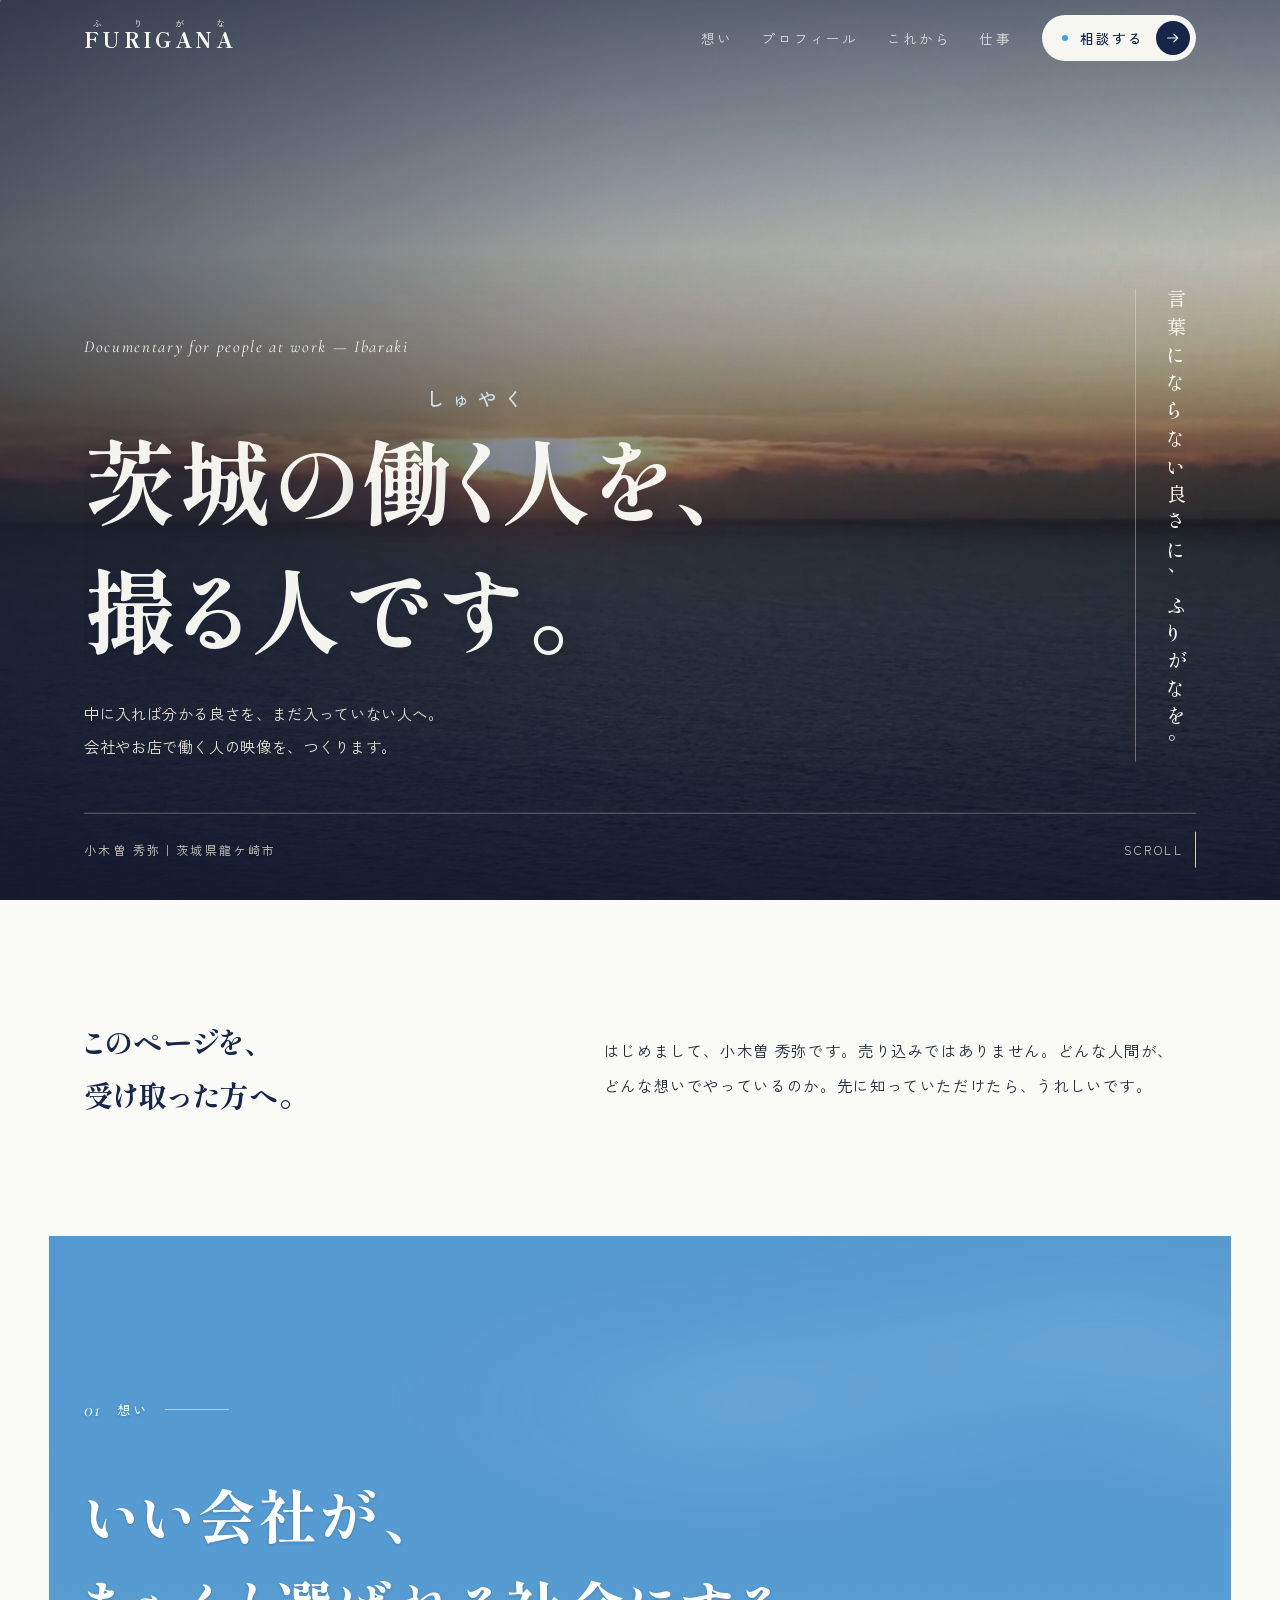
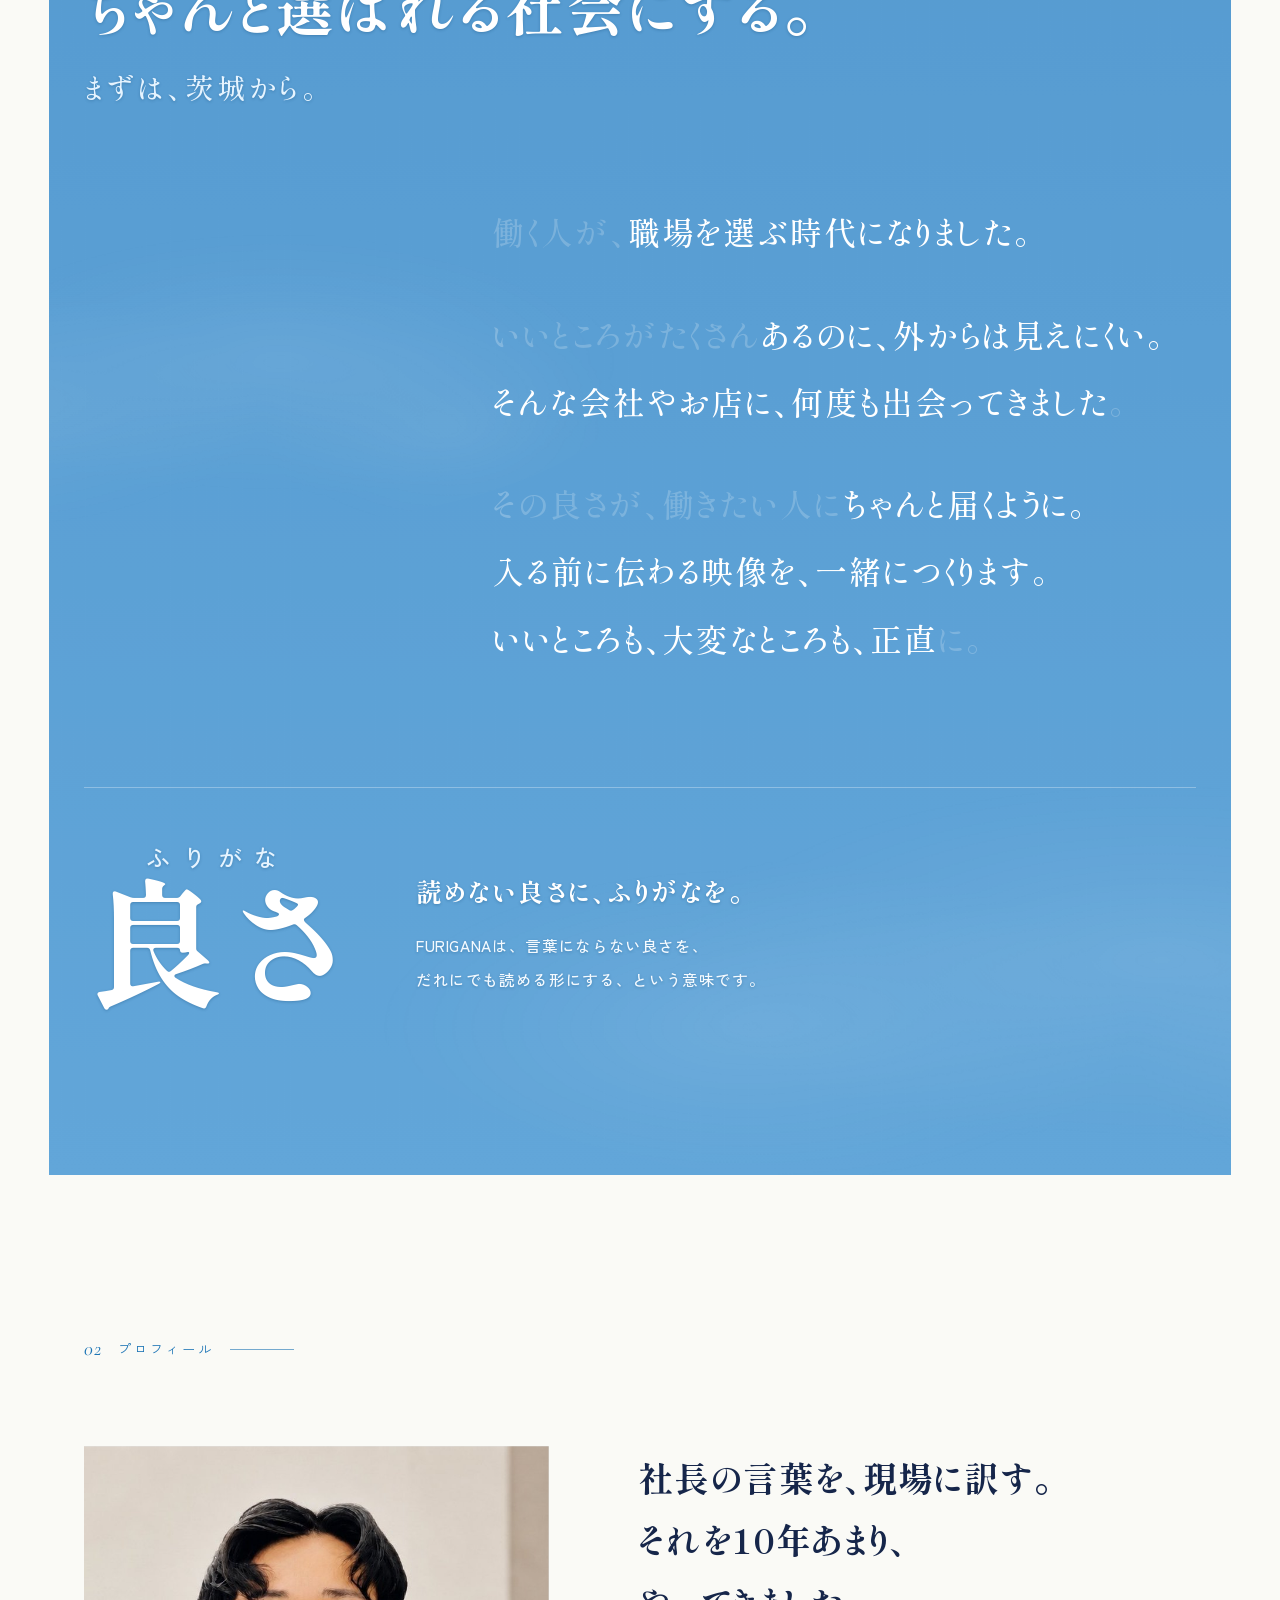
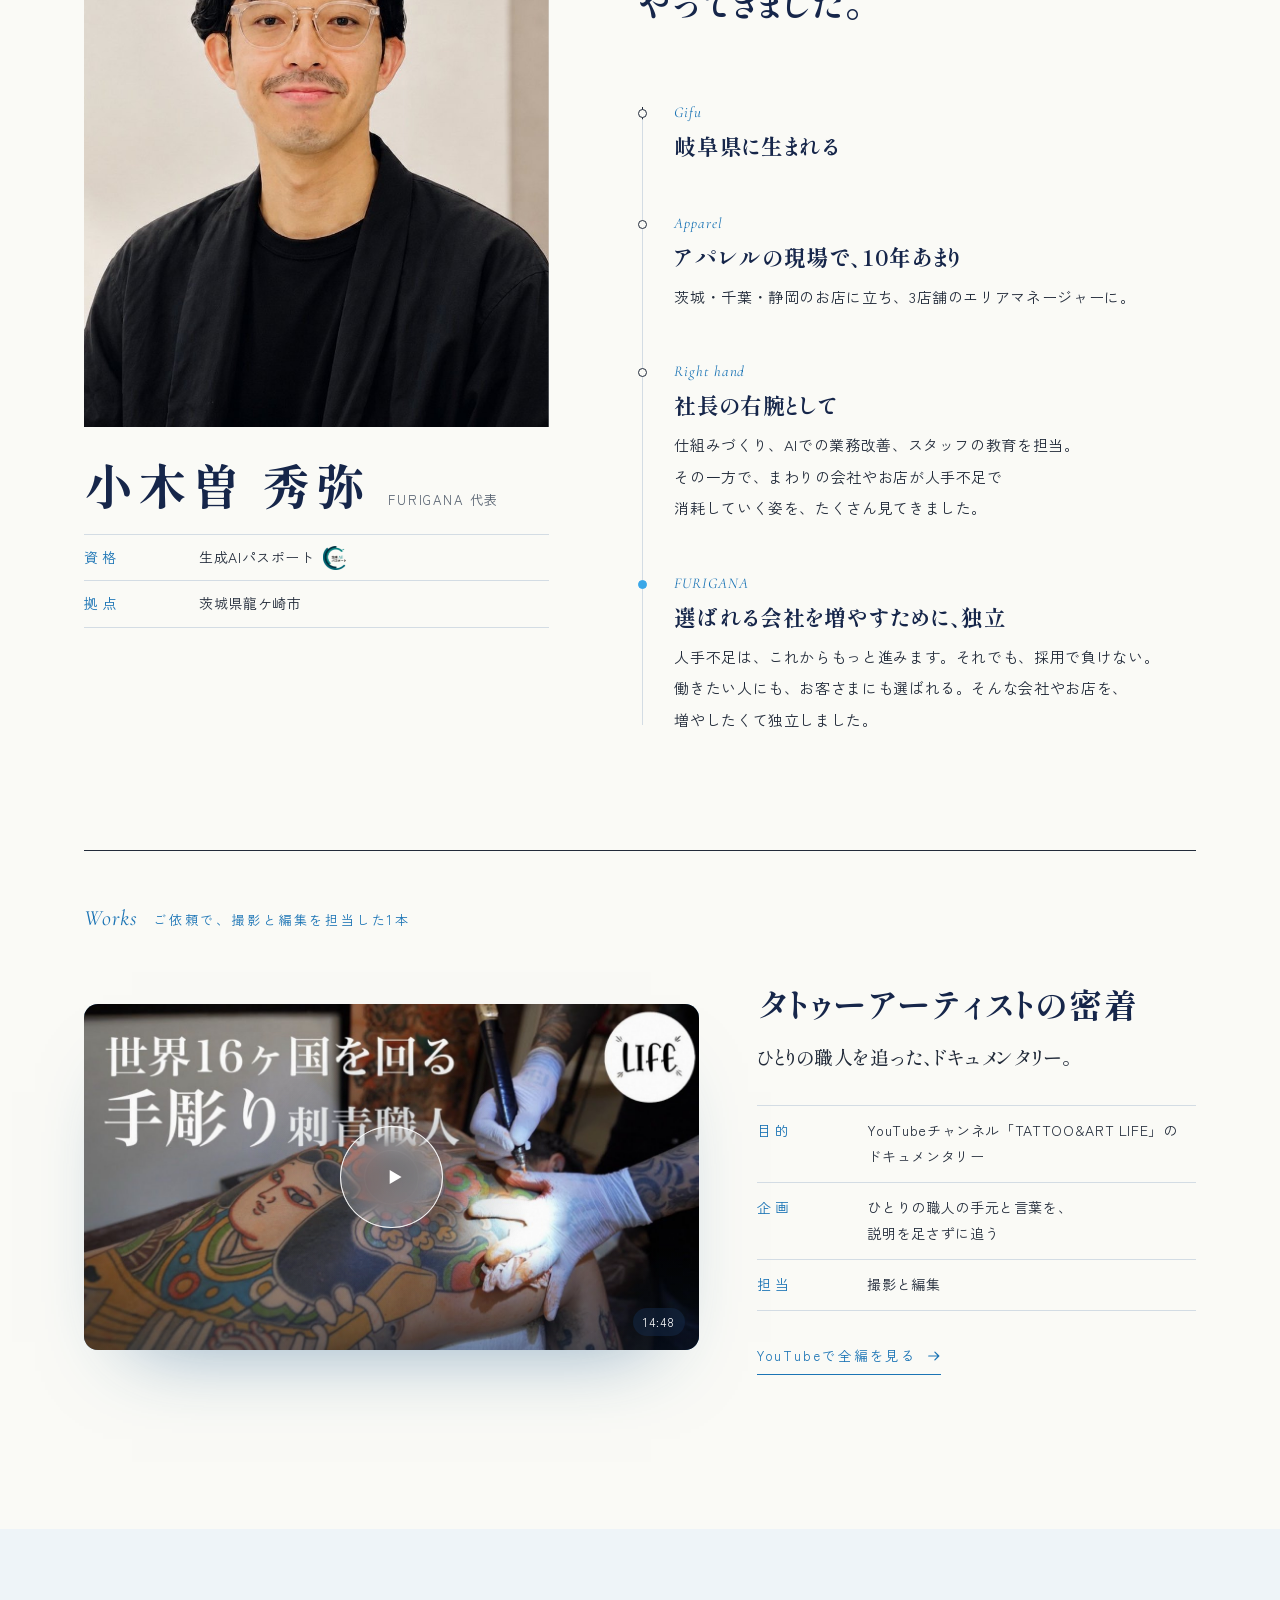
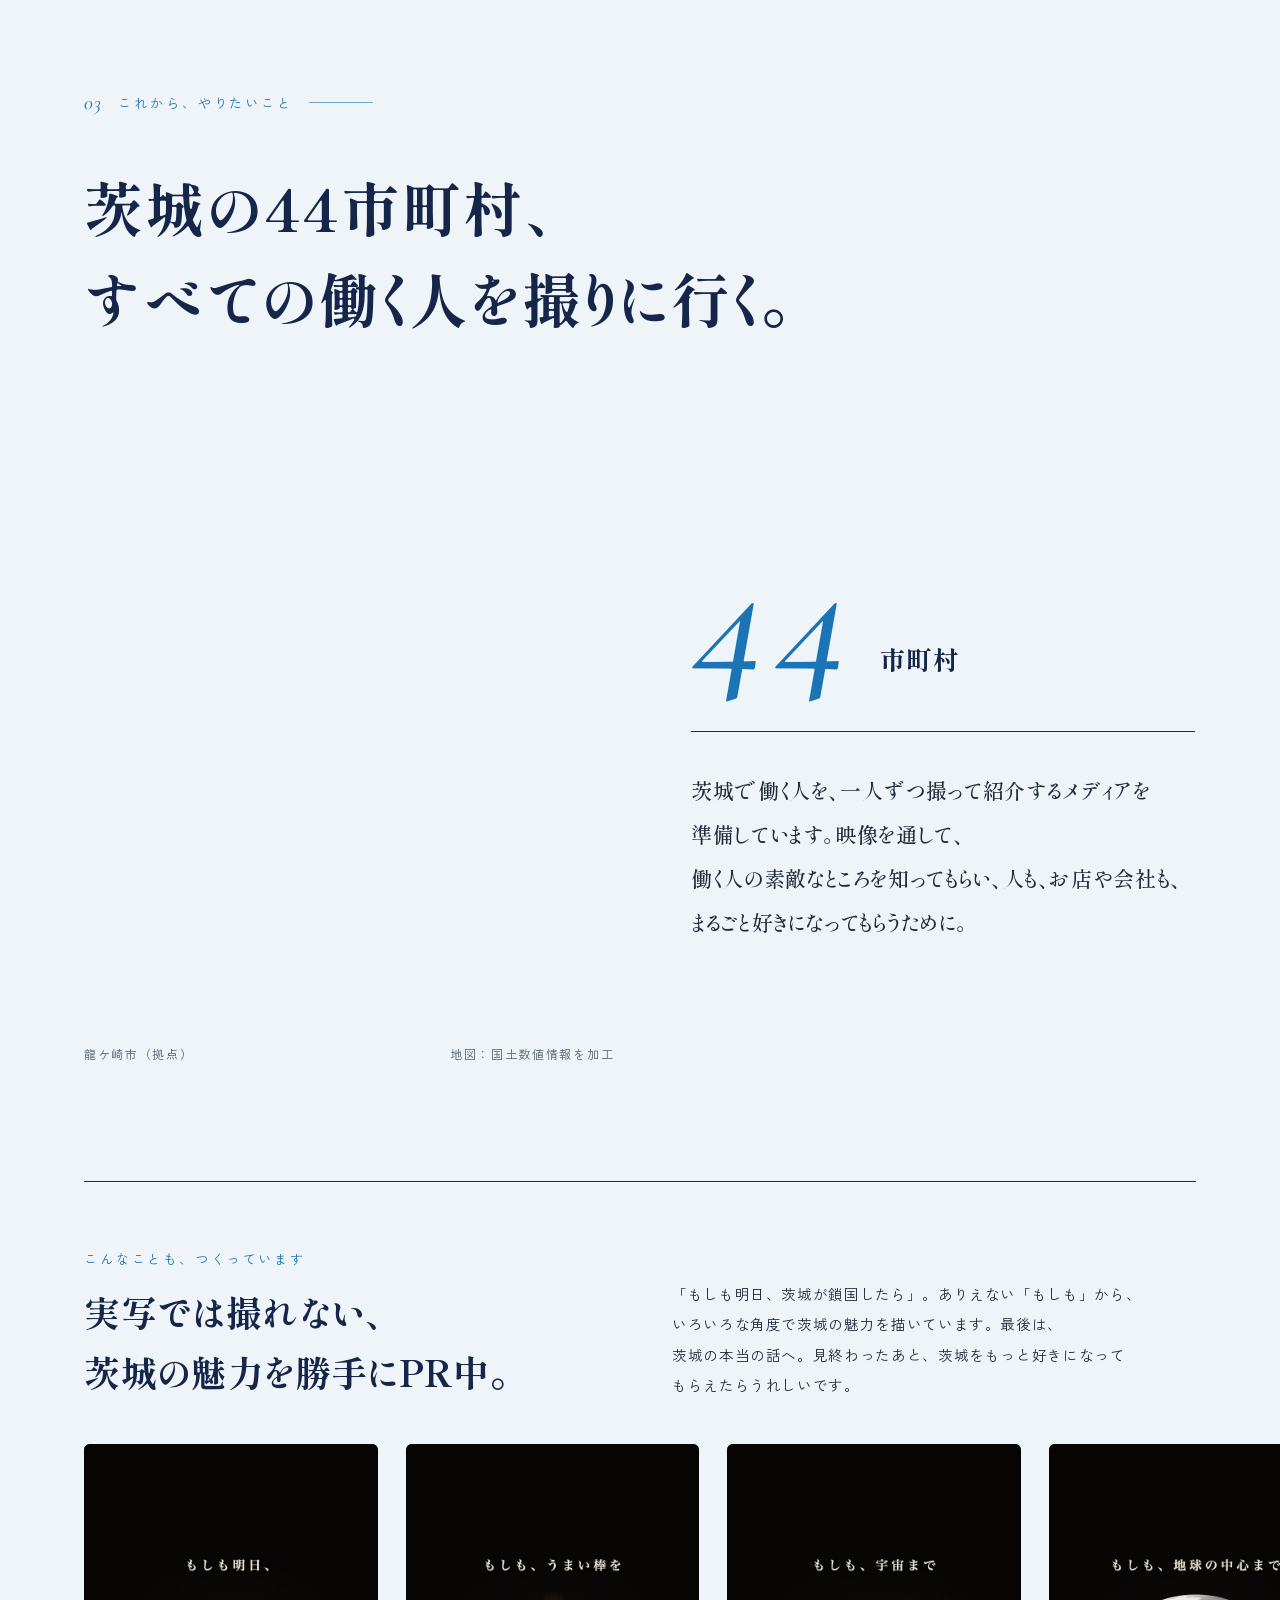
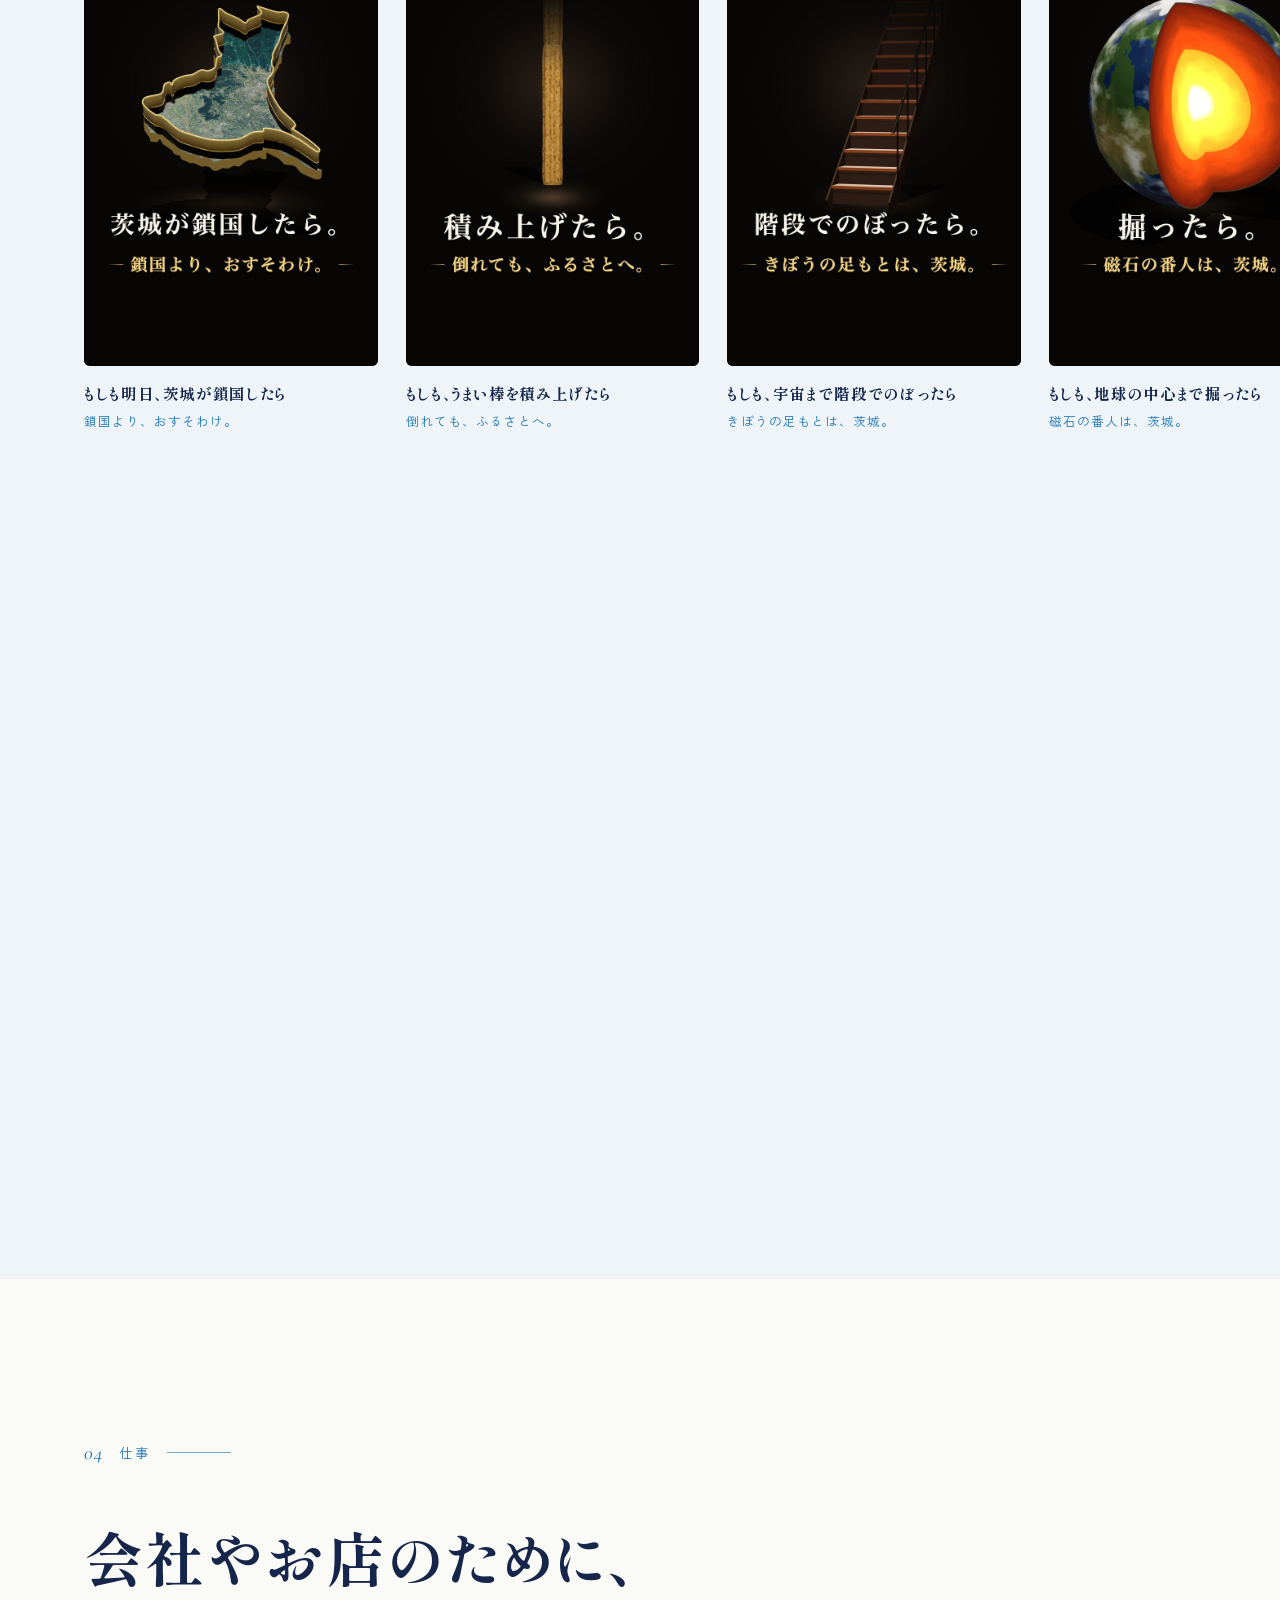
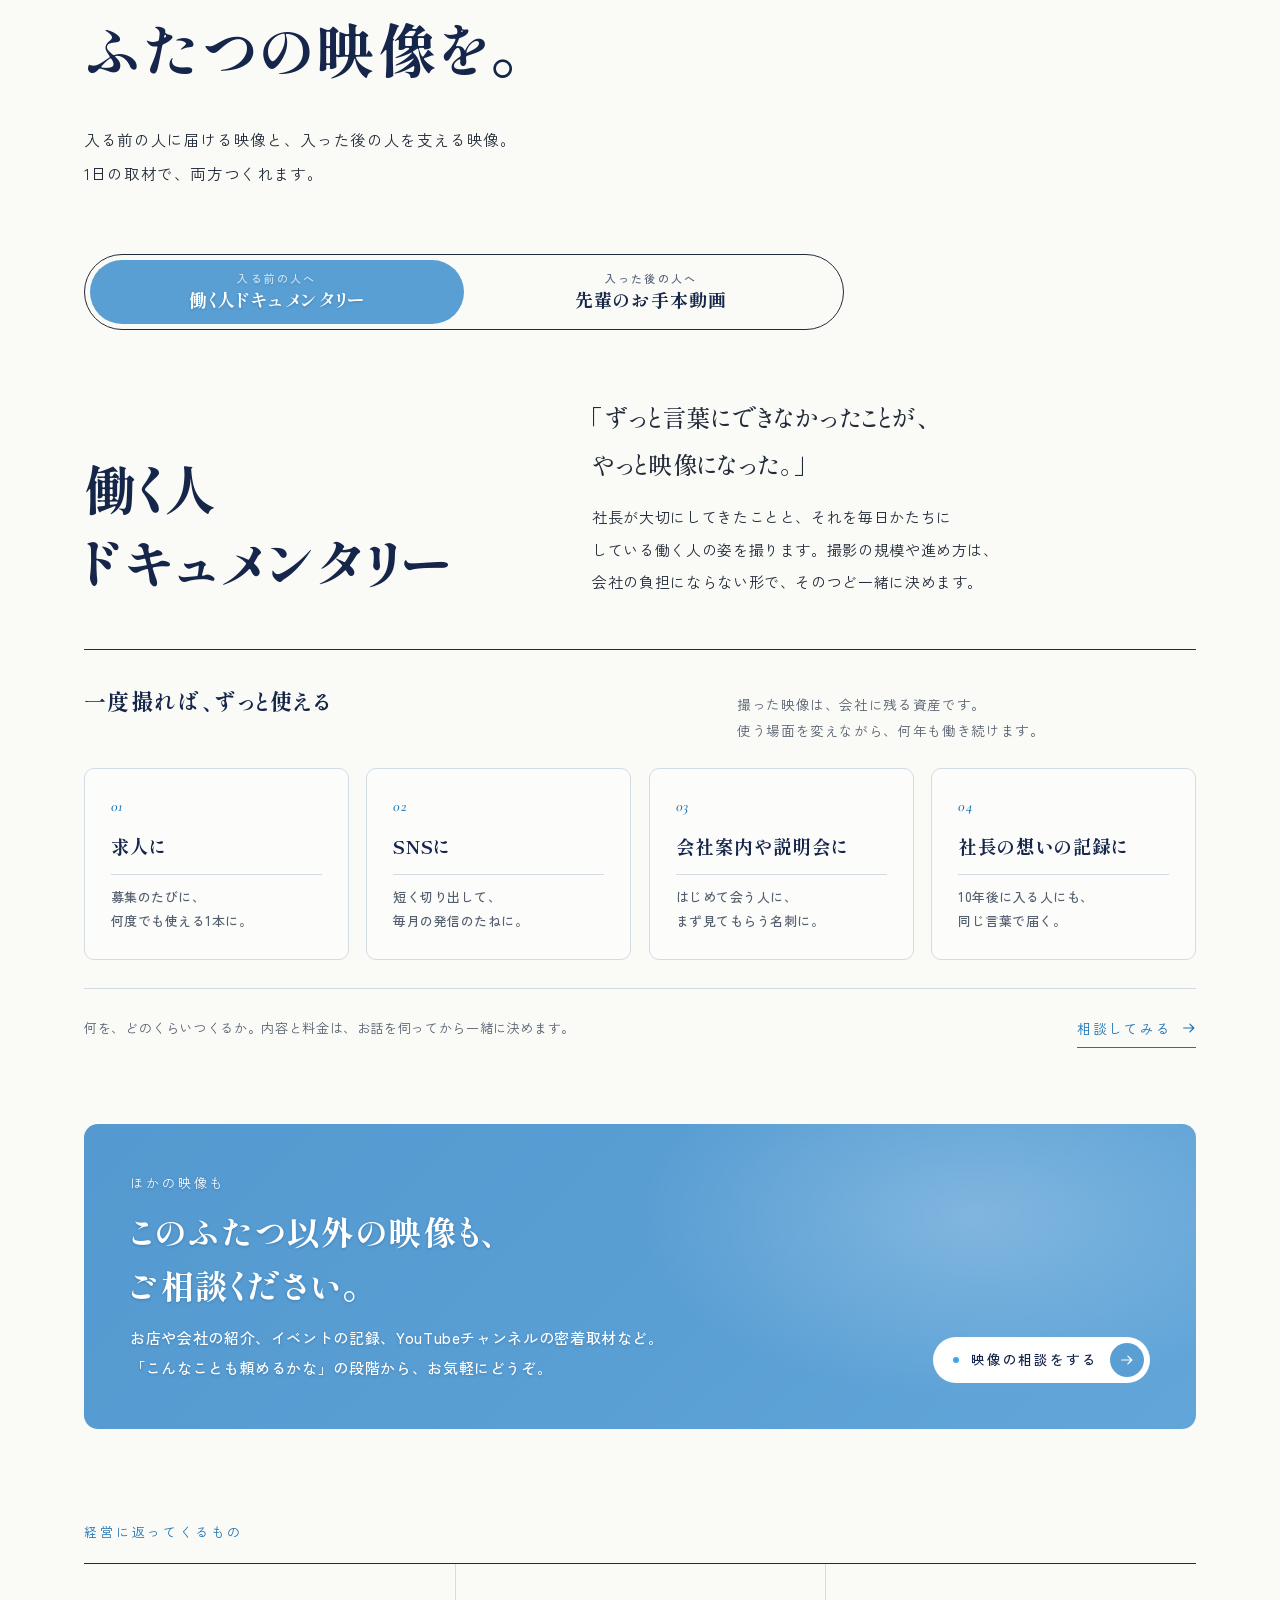
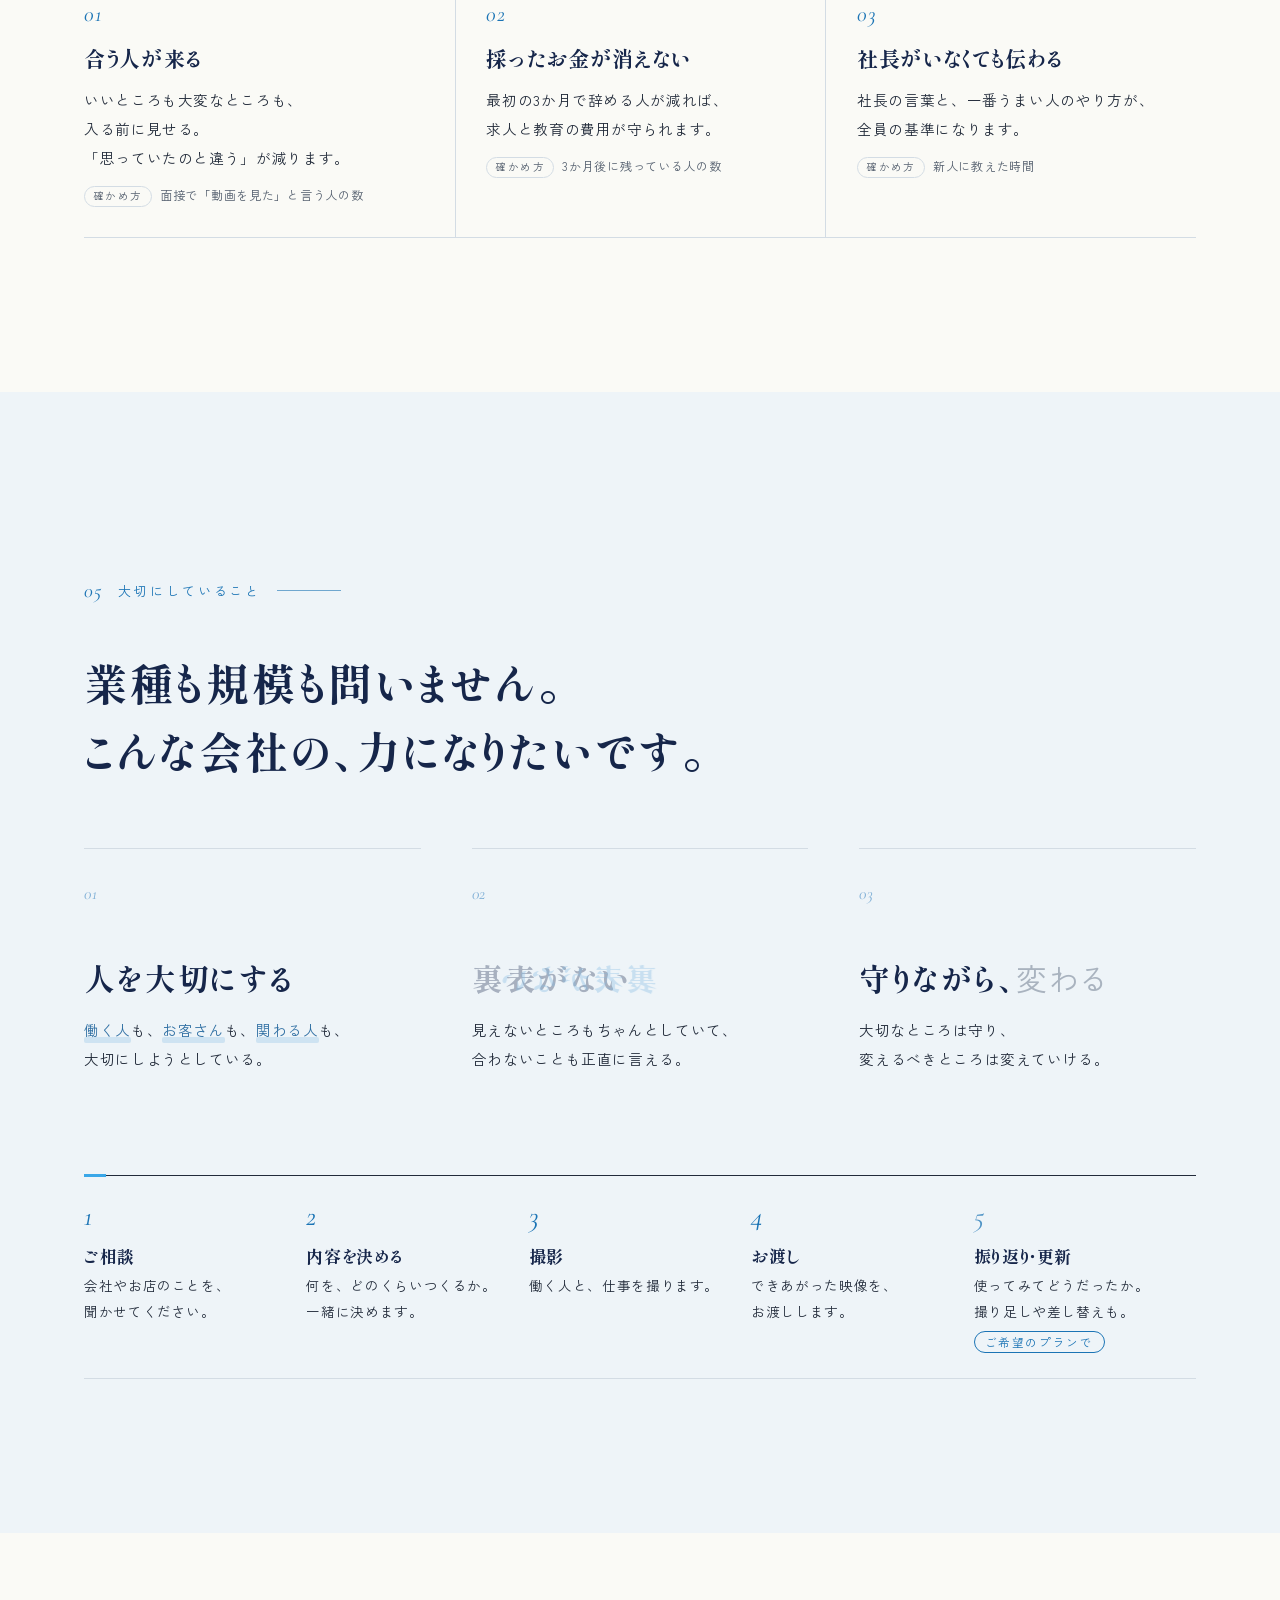
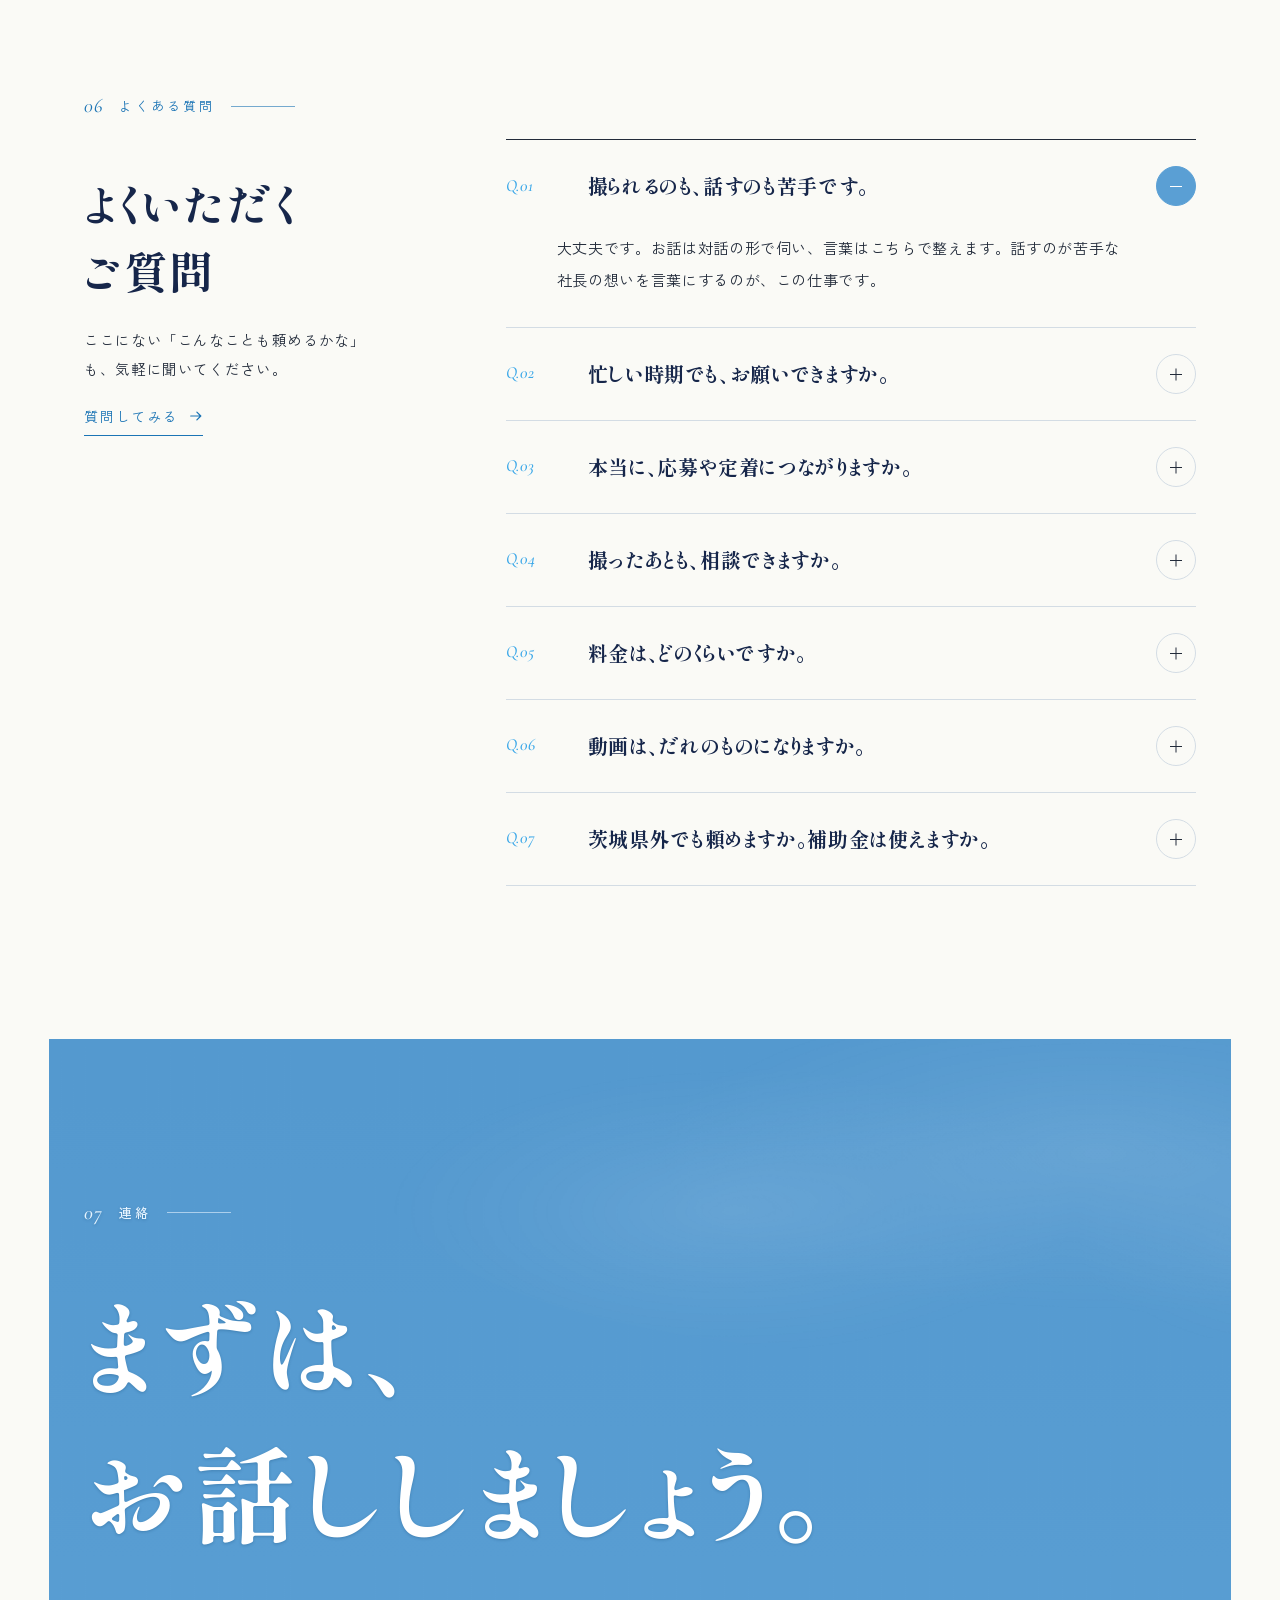
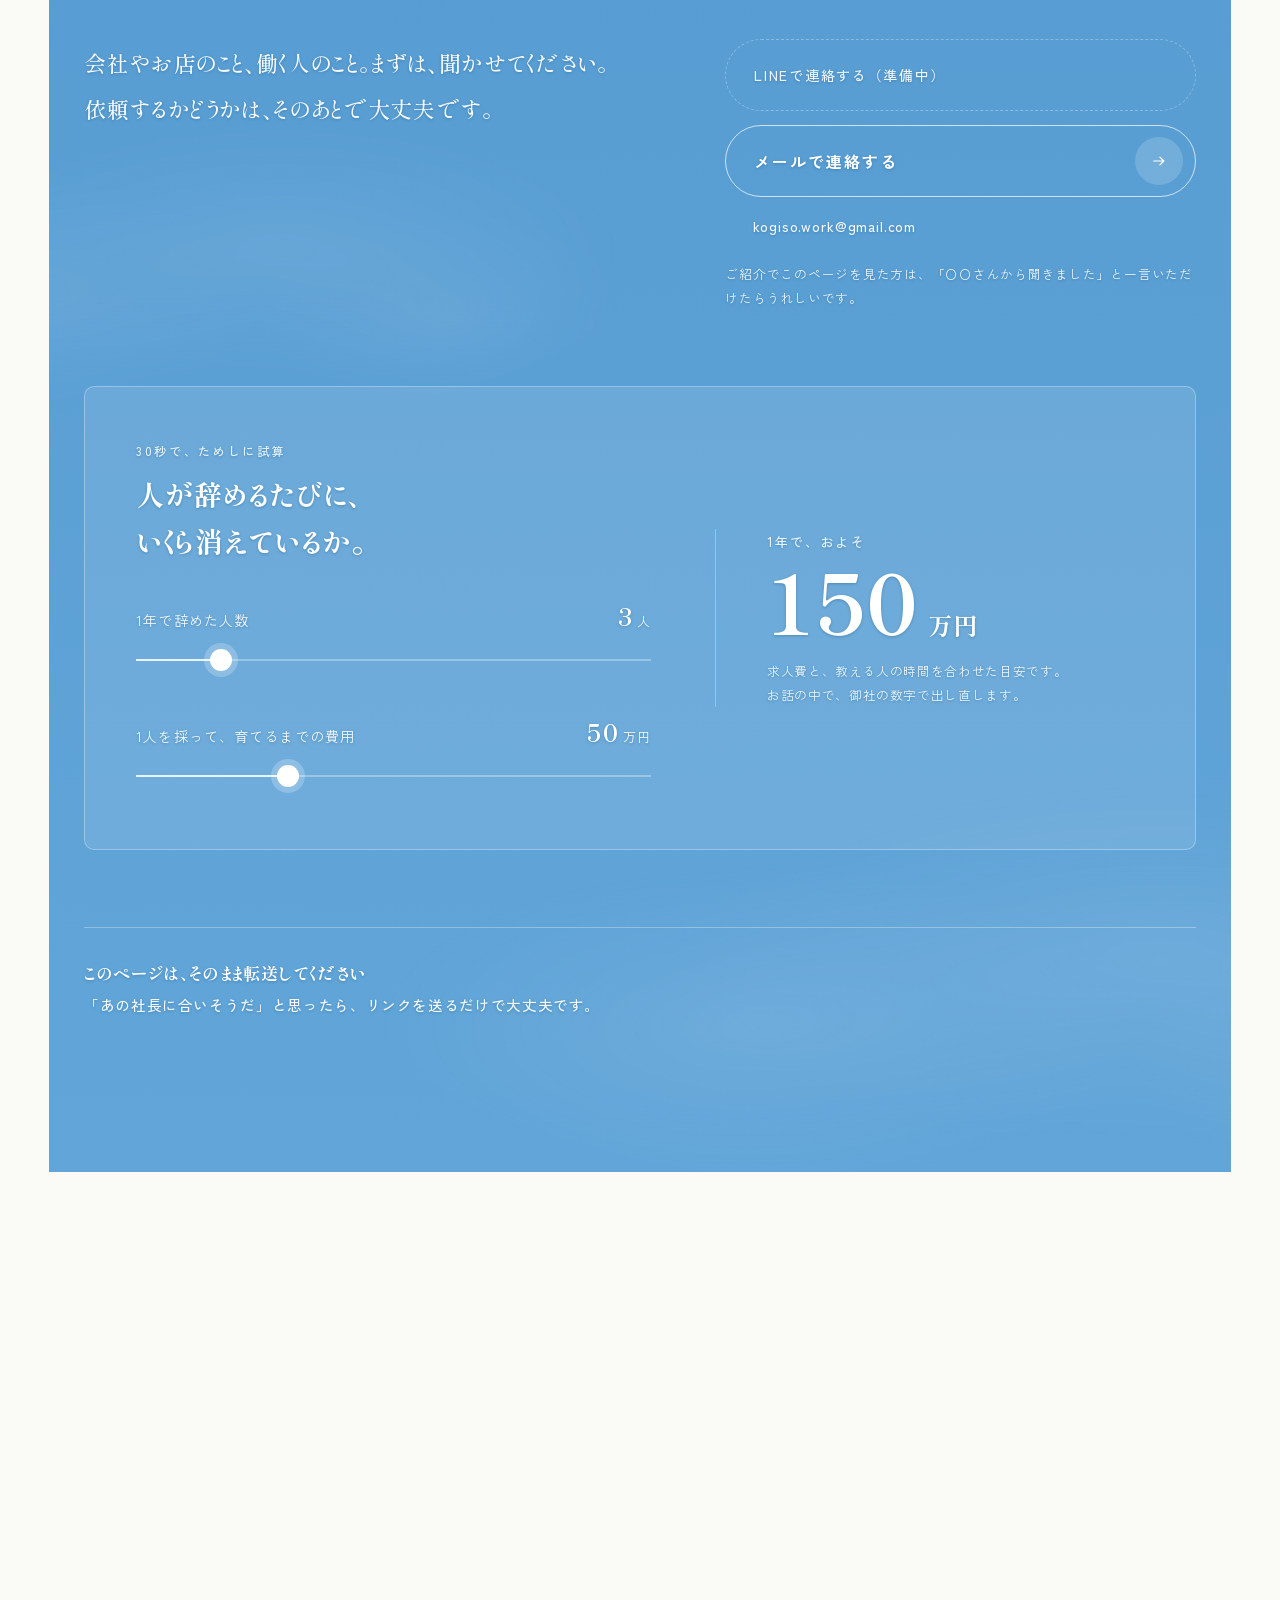
==== commit a9396a88: "Add files via upload" ====
--- a/index.html
+++ b/index.html
@@ -5,7 +5,7 @@
     // 万一スクリプトが動かなくても、ページが隠れたままにならないように
     setTimeout(function () { if (!window.__ready) document.documentElement.classList.remove('js-motion'); }, 5000);
   }
-</script><style>:root{--paper:#fafaf6;--paper2:#eef4f8;--paper3:#e1eaf0;--ink:#222b3a;--sub:#55606f;--rule:#d3dce4;--indigo:#16264a;--indigoRule:#ffffff4d;--night:#131a30;--sky:#5a9fd4;--skyA:#5499cf;--skyB:#62a6d9;--sky2:#5197ce;--skyV:#3aa7e8;--onSoft:#f4faff;--onMute:#eaf5fd;--copper:#1b74b5;--copperL:#bfe3f8;--cream:#fafaf6;--mincho:"Shippori Mincho B1","Hiragino Mincho ProN","Yu Mincho",serif;--gothic:"Zen Kaku Gothic New","Hiragino Sans","Yu Gothic",sans-serif;--latin:"Cormorant Garamond",Georgia,serif;--pad:clamp(20px,5vw,64px);--ease:cubic-bezier(.2,.7,.2,1);--io:cubic-bezier(.76,0,.24,1)}*,:before,:after{box-sizing:border-box}html{-webkit-text-size-adjust:100%}html.lenis,html.lenis body{height:auto}.lenis.lenis-smooth{scroll-behavior:auto!important}.lenis.lenis-stopped{overflow:hidden}body{background:var(--paper);color:var(--ink);font-family:var(--gothic);letter-spacing:.04em;font-feature-settings:"palt" 1;-webkit-font-smoothing:antialiased;text-rendering:optimizelegibility;margin:0;font-size:16px;line-height:2;overflow-x:hidden}body:before{content:"";pointer-events:none;z-index:100;opacity:.3;mix-blend-mode:multiply;background-image:url("data:image/svg+xml,%3Csvg xmlns='http://www.w3.org/2000/svg' width='180' height='180'%3E%3Cfilter id='n'%3E%3CfeTurbulence type='fractalNoise' baseFrequency='.85' numOctaves='3' stitchTiles='stitch'/%3E%3CfeColorMatrix values='0 0 0 0 .35 0 0 0 0 .3 0 0 0 0 .2 0 0 0 .22 0'/%3E%3C/filter%3E%3Crect width='100%25' height='100%25' filter='url(%23n)'/%3E%3C/svg%3E");position:fixed;inset:0}a{color:inherit}img{max-width:100%;display:block}p{margin:0}h1,h2,h3,h4{font-weight:inherit;margin:0}button{font:inherit;color:inherit;cursor:pointer;background:0 0;border:0;padding:0}ruby rt{font-family:var(--gothic);color:var(--copper);letter-spacing:.2em;font-weight:500}::selection{background:var(--copperL);color:var(--indigo)}:focus-visible{outline:2px solid var(--copper);outline-offset:3px}.wrap{max-width:1240px;padding-inline:var(--pad);margin-inline:auto}.latin{font-family:var(--latin);letter-spacing:.04em;font-style:italic}.eyebrow{letter-spacing:.22em;color:var(--copper);align-items:center;gap:16px;font-size:13px;display:flex}.eyebrow:after{content:"";opacity:.6;background:currentColor;flex:0 0 64px;height:1px}.eyebrow .num{font-family:var(--latin);letter-spacing:.06em;font-size:20px;font-style:italic}.dark .eyebrow{color:var(--copperL)}.line{margin-top:-.18em;padding-top:.18em;display:block;overflow:hidden}.line>span{display:inline-block}.intro{z-index:200;color:#fff;pointer-events:none;justify-content:center;align-items:center;display:none;position:fixed;inset:0}.js-motion .intro{pointer-events:auto;display:flex}.intro-p{background:var(--sky);will-change:transform;height:50.5%;position:absolute;left:0;right:0}.intro-top{top:0}.intro-bot{bottom:0}.intro-logo{z-index:1;text-shadow:0 1px 3px #1446734d;flex-direction:column;align-items:center;display:flex;position:relative}.intro b{font-family:var(--mincho);letter-spacing:.22em;margin-right:-.22em;font-size:clamp(30px,4.4vw,52px);font-weight:800}.intro .im{vertical-align:bottom;padding-top:.1em;display:inline-block;overflow:hidden}.intro .im>span{display:inline-block}.js-motion .intro .im>span{transform:translateY(110%)}.js-motion .intro rt span{opacity:0}.js-motion .intro-tag{visibility:hidden}.intro rt{font-family:var(--gothic);letter-spacing:.9em;color:#fff;opacity:.95;font-size:.3em;font-weight:500}.intro rt span{display:inline-block}.intro-line{background:#ffffff47;width:clamp(140px,16vw,220px);height:1px;margin-top:22px;display:block;overflow:hidden}.intro-line i{transform-origin:0;background:#fff;height:100%;display:block;transform:scaleX(0)}.intro-tag{font-family:var(--mincho);letter-spacing:.24em;margin-top:18px;font-size:clamp(13px,1.2vw,15px);font-weight:500}.intro-tag span{display:inline-block}.dark,.menu,.intro,.recommend,.card.is-pick,footer{--cream:#fff;--copper:#e6f4ff;--copperL:#e6f4ff}.wb{display:inline-block}:lang(ja) p,:lang(ja) h1,:lang(ja) h2,:lang(ja) h3,:lang(ja) h4,:lang(ja) dd,:lang(ja) li,:lang(ja) figcaption,:lang(ja) .tab,:lang(ja) .card em,:lang(ja) .card b,:lang(ja) summary{word-break:keep-all;text-wrap:pretty;overflow-wrap:anywhere;line-break:strict}.cursor{will-change:transform;z-index:150;pointer-events:none;background:var(--skyV);min-width:10px;height:10px;color:var(--indigo);letter-spacing:.14em;white-space:nowrap;transition:height .35s var(--ease),min-width .35s var(--ease),padding .35s var(--ease),background .35s,opacity .3s;opacity:0;border-radius:999px;justify-content:center;align-items:center;font-size:12px;font-weight:500;display:none;position:fixed;top:0;left:0;transform:translate(-50%,-50%)}.cursor.on{opacity:1}.cursor:not(.is-link):not(.has-label){box-shadow:0 0 0 2px #ffffffd9}.cursor.is-link{background:#3aa7e833;border:1px solid #ffffffb3;min-width:44px;height:44px}.cursor.has-label{background:var(--cream);height:38px;padding:0 16px;box-shadow:0 6px 24px #131a3038}@media (hover:hover) and (pointer:fine){.js-motion .cursor{display:flex}}.progress{z-index:60;background:var(--skyV);transform-origin:0;height:2px;position:fixed;top:0;left:0;right:0;transform:scaleX(0)}.nav{z-index:50;color:var(--cream);border-bottom:1px solid #0000;transition:background .5s,color .5s,border-color .5s;position:fixed;top:0;left:0;right:0}.nav.is-scrolled{color:var(--indigo);background:#fafaf6f5;border-bottom-color:#d3dce4cc}.nav.menu-open{color:#fff;-webkit-backdrop-filter:none;background:0 0;border-bottom-color:#0000}.nav .wrap{justify-content:space-between;align-items:center;gap:16px;height:76px;display:flex}.brand{align-items:baseline;text-decoration:none;display:flex}.brand b{font-family:var(--mincho);letter-spacing:.16em;font-size:21px;font-weight:800;line-height:1.6}.brand rt{color:currentColor;opacity:.7;font-size:9px}.nav-r{align-items:center;gap:clamp(20px,2.4vw,36px);display:flex}.nav ul{letter-spacing:.16em;align-items:center;gap:clamp(20px,2.2vw,32px);margin:0;padding:0;font-size:13.5px;list-style:none;display:flex}.nav ul a{opacity:.82;padding:8px 0;text-decoration:none;transition:opacity .3s;position:relative}.nav ul a:hover,.nav ul a.is-active{opacity:1}.nav ul a:after{content:"";transform-origin:100%;height:1px;transition:transform .5s var(--ease);background:currentColor;position:absolute;bottom:2px;left:0;right:0;transform:scaleX(0)}.nav ul a:hover:after,.nav ul a.is-active:after{transform-origin:0;transform:scaleX(1)}.pill{letter-spacing:.14em;white-space:nowrap;background:var(--cream);height:46px;color:var(--indigo);transition:background .4s,color .4s,transform .4s var(--ease);border-radius:999px;align-items:center;gap:12px;padding:0 6px 0 20px;font-size:13.5px;font-weight:500;text-decoration:none;display:inline-flex}.pill .dot{background:var(--skyV);border-radius:50%;width:6px;height:6px;animation:2.4s ease-out infinite dot;box-shadow:0 0 #3aa7e880}@keyframes dot{0%{box-shadow:0 0 #3aa7e88c}70%,to{box-shadow:0 0 0 9px #3aa7e800}}.pill .arr{background:var(--indigo);width:34px;height:34px;color:var(--cream);border-radius:50%;place-items:center;transition:background .4s,color .4s;display:grid;overflow:hidden}.pill .arr svg{transition:transform .5s var(--ease)}.pill:hover .arr svg{transform:translate(3px)}.pill:hover{background:var(--copperL)}.nav.is-scrolled:not(.menu-open) .pill{background:var(--sky);color:#fff}.nav.is-scrolled:not(.menu-open) .pill .arr{color:var(--sky);background:#fff}.nav.is-scrolled:not(.menu-open) .pill .dot{background:#fff}.nav.is-scrolled:not(.menu-open) .pill:hover{background:var(--sky2)}.menu-btn{opacity:.9;border:1px solid;border-radius:50%;width:46px;height:46px;display:none;position:relative}.menu-btn i{height:1px;transition:transform .5s var(--ease),top .5s var(--ease);background:currentColor;position:absolute;left:14px;right:14px}.menu-btn i:first-child{top:19px}.menu-btn i:last-child{top:26px}.menu-open .menu-btn i:first-child{top:22px;transform:rotate(45deg)}.menu-open .menu-btn i:last-child{top:22px;transform:rotate(-45deg)}.menu{z-index:49;background:var(--sky);color:var(--cream);padding:96px var(--pad) 40px;clip-path:inset(0 0 100%);visibility:hidden;transition:clip-path .8s var(--io),visibility 0s .8s;flex-direction:column;justify-content:center;display:flex;position:fixed;inset:0}.menu.is-open{clip-path:inset(0);visibility:visible;transition:clip-path .8s var(--io)}.menu a{border-bottom:1px solid var(--indigoRule);font-family:var(--mincho);letter-spacing:.1em;opacity:0;transition:opacity .6s,transform .8s var(--ease);align-items:baseline;gap:18px;padding:14px 0;font-size:30px;font-weight:700;text-decoration:none;display:flex;transform:translateY(18px)}.menu.is-open a{opacity:1;transform:none}.menu a:first-child{transition-delay:.25s}.menu a:nth-child(2){transition-delay:.31s}.menu a:nth-child(3){transition-delay:.37s}.menu a:nth-child(4){transition-delay:.43s}.menu a:nth-child(5){transition-delay:.49s}.menu a .latin{color:var(--copperL);font-size:16px;font-weight:500}.menu p{letter-spacing:.2em;color:var(--onMute);margin-top:32px;font-size:12.5px}@media (width<=860px){.nav ul{display:none}.menu-btn{flex:0 0 42px;width:42px;height:42px;display:block}.menu-btn i{left:13px;right:13px}.menu-btn i:first-child{top:17px}.menu-btn i:last-child{top:24px}.menu-open .menu-btn i:first-child,.menu-open .menu-btn i:last-child{top:20px}.nav .wrap{height:68px}.nav-r{gap:10px}.nav .pill{gap:10px;height:42px;padding:0 5px 0 16px;font-size:13px}.nav .pill .arr{width:32px;height:32px}.brand b{font-size:19px}}@media (width<=430px){.nav .pill .dot{display:none}}.hero{height:100svh;min-height:600px;max-height:1100px;color:var(--cream);background:var(--night);align-items:flex-end;display:flex;position:relative;overflow:hidden}.hero-media{will-change:transform;position:absolute;inset:0}.hero-media video{object-fit:cover;width:100%;height:100%;position:absolute;inset:0}.hero:after{content:"";pointer-events:none;background:linear-gradient(90deg,#131a309e 0%,#131a3047 48%,#131a300d 100%),linear-gradient(#131a308c 0%,#131a301a 28%,#131a304d 58%,#131a30e6 100%);position:absolute;inset:0}.hero-inner{z-index:2;width:100%;padding-bottom:clamp(20px,3vw,32px);position:relative}.hero-grid{grid-template-columns:minmax(0,1fr) auto;align-items:end;gap:clamp(32px,6vw,96px);display:grid}.hero-kicker{font-family:var(--latin);color:var(--cream);opacity:.92;letter-spacing:.1em;font-size:clamp(15px,1.3vw,18px);font-style:italic}.hero h1{font-family:var(--mincho);letter-spacing:.03em;text-shadow:0 2px 40px #131a3059;margin-top:clamp(14px,1.6vw,22px);font-size:clamp(40px,7.2vw,108px);font-weight:700;line-height:1.4}.hero h1 rt{letter-spacing:.42em;color:#cfe8fa;font-size:.2em}.hero-lead{color:#ede7d9;max-width:30em;margin-top:clamp(18px,2vw,28px);font-size:clamp(15px,1.2vw,17px);line-height:2.1}.hero-v{writing-mode:vertical-rl;font-family:var(--mincho);letter-spacing:.46em;border-left:1px solid #f3eee366;padding-left:22px;font-size:clamp(17px,1.5vw,21px);font-weight:500;line-height:2}.hero-foot{letter-spacing:.2em;color:#d9d2c2;border-top:1px solid #f3eee359;justify-content:space-between;align-items:center;gap:16px;margin-top:clamp(28px,4vw,52px);padding-top:18px;font-size:12px;display:flex}.scroll-cue{align-items:center;gap:12px;display:flex}.scroll-cue i{transform-origin:top;width:1px;height:36px;animation:cue 2.4s var(--ease) infinite;background:currentColor;display:block}@keyframes cue{0%{transform:scaleY(0)}45%{transform-origin:top;transform:scaleY(1)}55%{transform-origin:bottom;transform:scaleY(1)}to{transform-origin:bottom;transform:scaleY(0)}}@media (width<=760px){.hero-grid{grid-template-columns:1fr}.hero-v{display:none}.hero h1{line-height:1.5}}@media (width<=380px){.hero h1{font-size:9.4vw}}.hero h1 .line>span{white-space:nowrap}.referral{grid-template-columns:minmax(0,1fr) minmax(0,1.3fr);align-items:center;gap:clamp(20px,5vw,80px);padding-block:clamp(72px,9vw,128px);display:grid}.referral h2{font-family:var(--mincho);color:var(--indigo);font-size:clamp(22px,2.3vw,30px);font-weight:700;line-height:1.8}.referral p{font-size:15.5px;line-height:2.3}@media (width<=760px){.referral{grid-template-columns:1fr}}.from{letter-spacing:.16em;color:var(--copper);align-items:center;gap:10px;margin-bottom:14px;font-size:13px;display:inline-flex}.from:before{content:"";background:currentColor;width:28px;height:1px}.from[hidden]{display:none}.sec{padding-block:clamp(96px,12vw,176px)}.dark{background:var(--paper);color:var(--onSoft);position:relative;overflow:hidden}.dark>.sky-fx{background:linear-gradient(180deg,var(--skyA) 0%,var(--sky) 45%,var(--skyB) 100%);transform-origin:50% 0;backface-visibility:hidden}.js-motion main .dark>.sky-fx{will-change:transform}.dark>.wrap{z-index:1;position:relative}.dark,.menu,.recommend,.card.is-pick,footer,.tab.is-on,.nav.is-scrolled:not(.menu-open) .pill{text-shadow:0 1px 3px #14467352}.omoi-body{text-shadow:none}.dark p,.dark li,footer p,.card.is-pick li,.recommend p{font-weight:500}.dark .primary,.recommend .pill,.card .pick{text-shadow:none}.sky-fx{pointer-events:none;z-index:0;position:absolute;inset:0;overflow:hidden}.sky-fx i{will-change:transform;display:block;position:absolute}.sky-fx i:before{content:"";opacity:.5;will-change:transform;background:radial-gradient(closest-side at 30% 60%,#fff3,#ffffff12 55%,#0000 100%),radial-gradient(closest-side at 62% 44%,#ffffff38,#ffffff14 55%,#0000 100%),radial-gradient(closest-side at 80% 66%,#ffffff24,#ffffff0d 55%,#0000 100%);border-radius:50%;position:absolute;inset:-20%}.sky-fx i:first-child{width:min(70vw,900px);height:260px;top:4%;right:-12%}.sky-fx i:nth-child(2){width:min(60vw,720px);height:220px;top:46%;left:-18%}.sky-fx i:nth-child(3){width:min(80vw,1000px);height:300px;bottom:-6%;right:-20%}.sky-fx i:first-child:before{animation:90s linear infinite alternate drift}.sky-fx i:nth-child(2):before{opacity:.38;animation:120s linear infinite alternate-reverse drift}.sky-fx i:nth-child(3):before{opacity:.42;animation:150s linear infinite alternate drift}.sky-fx b{opacity:0;will-change:transform;background:radial-gradient(closest-side,#ffffff21,#0000 100%);border-radius:50%;width:560px;height:560px;margin:-280px 0 0 -280px;transition:opacity .6s;position:absolute;top:0;left:0}.sky-fx.lit b{opacity:1}@keyframes drift{0%{transform:translate(-6%)}to{transform:translate(10%)}}@media (prefers-reduced-motion:reduce){.sky-fx i:before{animation:none}}.tone{background:var(--paper2)}.h2{font-family:var(--mincho);letter-spacing:.04em;color:var(--indigo);margin-top:clamp(28px,3vw,40px);font-size:clamp(30px,4.6vw,64px);font-weight:700;line-height:1.55}.h2.m{font-size:clamp(26px,3.4vw,44px)}.dark .h2{color:var(--cream)}.h2 .sub{color:var(--copper);letter-spacing:.14em;margin-top:.5em;font-size:.48em;font-weight:500;display:block}.dark .h2 .sub{color:var(--copperL)}.lead{max-width:34em;margin-top:28px;font-size:15.5px;line-height:2.2}.omoi-body{max-width:22em;font-family:var(--mincho);letter-spacing:.06em;color:var(--cream);margin-top:clamp(56px,7vw,104px);margin-left:auto;font-size:clamp(20px,2.5vw,34px);font-weight:500;line-height:2.1}.omoi-body p+p{margin-top:1.1em}.furigana-demo{border-top:1px solid var(--indigoRule);grid-template-columns:auto minmax(0,1fr);align-items:center;gap:clamp(24px,5vw,80px);margin-top:clamp(72px,9vw,136px);padding-top:clamp(36px,4vw,56px);display:grid}.furigana-demo .big{font-family:var(--mincho);color:var(--cream);letter-spacing:.06em;font-size:clamp(72px,11vw,168px);font-weight:700;line-height:1.2}.furigana-demo .big rt{color:var(--copperL);letter-spacing:.5em;font-size:.17em}.furigana-demo p{max-width:28em;font-size:15.5px;line-height:2.2}.furigana-demo strong{font-family:var(--mincho);color:var(--cream);letter-spacing:.08em;margin-bottom:12px;font-size:clamp(20px,2vw,26px);font-weight:700;display:block}@media (width<=700px){.furigana-demo{grid-template-columns:1fr}.omoi-body{margin-left:0}}.kogiso-grid{grid-template-columns:minmax(0,5fr) minmax(0,6fr);align-items:start;gap:clamp(40px,7vw,120px);margin-top:clamp(48px,6vw,80px);display:grid}.kogiso-side{position:sticky;top:112px}.portrait{aspect-ratio:4/5;background:var(--paper3);margin:0;position:relative;overflow:hidden}.portrait img{object-fit:cover;width:100%;height:100%;position:absolute;inset:0}.js-motion .portrait{clip-path:inset(0 0 100%)}.name{flex-wrap:wrap;align-items:baseline;gap:18px;margin-top:26px;display:flex}.name b{font-family:var(--mincho);letter-spacing:.1em;color:var(--indigo);font-size:clamp(34px,3.8vw,50px);font-weight:800;line-height:1.3}.name span{color:var(--sub);letter-spacing:.14em;font-size:13px}.creds{border-top:1px solid var(--rule);margin:18px 0 0}.creds div{border-bottom:1px solid var(--rule);grid-template-columns:4.5em minmax(0,1fr);gap:12px;padding:10px 0;font-size:14px;line-height:1.8;display:grid}.creds dt{color:var(--copper);letter-spacing:.3em}.creds div:has(.cred-pass){align-items:center}.cred-pass{align-items:center;gap:8px;display:flex}.cred-pass img{flex:none;width:auto;height:1.7em}.kogiso-lead{font-family:var(--mincho);color:var(--indigo);font-size:clamp(24px,2.7vw,36px);font-weight:700;line-height:1.8}.timeline{margin:clamp(40px,5vw,64px) 0 0;padding:0 0 0 36px;list-style:none;position:relative}.timeline .track{background:var(--rule);width:1px;position:absolute;top:10px;bottom:10px;left:4px}.timeline .fill{background:var(--ink);transform-origin:top;width:1px;position:absolute;top:10px;bottom:10px;left:4px}.timeline li{padding-bottom:clamp(30px,3.6vw,44px);position:relative}.timeline li:last-child{padding-bottom:0}.timeline li:before{content:"";background:var(--paper);border:1px solid var(--ink);border-radius:50%;width:9px;height:9px;position:absolute;top:12px;left:-36px}.timeline li.now:before{background:var(--skyV);border-color:var(--skyV)}.timeline .when{font-family:var(--latin);color:var(--copper);letter-spacing:.06em;font-size:15px;font-style:italic}.timeline h3{font-family:var(--mincho);color:var(--indigo);font-size:clamp(19px,1.7vw,22px);font-weight:700;line-height:1.7}.timeline p:not(.when){margin-top:6px;font-size:15px;line-height:2.1}@media (width<=860px){.kogiso-grid{grid-template-columns:1fr}.kogiso-side{position:static}.portrait{max-width:440px}}.ima-grid{grid-template-columns:minmax(0,1.05fr) minmax(0,1fr);align-items:center;gap:clamp(40px,6vw,104px);margin-top:clamp(48px,6vw,80px);display:grid}.map-wrap{position:relative}.map-wrap svg{width:100%;height:auto;display:block;overflow:visible}.map-wrap .map3d{touch-action:pan-y;-webkit-tap-highlight-color:transparent;display:block;position:absolute;top:0;left:0}.map-wrap.is-3d svg{visibility:hidden}.map-wrap .city{fill:#1d284706;stroke:var(--ink);stroke-width:.6px;stroke-linejoin:round;transition:fill .4s}.map-wrap .city:hover{fill:#3aa7e829}.map-wrap .home{fill:#3aa7e83d;stroke:var(--copper);stroke-width:1.1px}.home-key{vertical-align:-1px;border:1px solid var(--copper);background:#3aa7e859;width:10px;height:10px;margin-right:8px;display:inline-block}.map-caption{letter-spacing:.14em;color:var(--sub);flex-wrap:wrap;justify-content:space-between;gap:4px 16px;margin-top:16px;font-size:12px;display:flex}.big44{color:var(--indigo);align-items:baseline;gap:14px;display:flex}.big44 b{font-family:var(--latin);color:var(--copper);font-variant-numeric:tabular-nums;min-width:1.05em;font-size:clamp(104px,13vw,184px);font-style:italic;font-weight:500;line-height:.9}.big44 span{font-family:var(--mincho);font-size:clamp(20px,2vw,26px);font-weight:700}.ima-lead{border-top:1px solid var(--ink);font-family:var(--mincho);max-width:24em;margin-top:clamp(24px,3vw,40px);padding-top:clamp(24px,3vw,36px);font-size:clamp(17px,1.7vw,21px);font-weight:500;line-height:2.1}.acts{border-top:1px solid var(--ink);margin:clamp(32px,4vw,48px) 0 0;padding:0;list-style:none}.acts li{border-bottom:1px solid var(--rule);grid-template-columns:52px minmax(0,1fr);gap:6px 16px;padding:24px 0;display:grid}.acts .n{font-family:var(--latin);color:var(--copper);font-size:22px;font-style:italic;line-height:1.6}.acts h3{font-family:var(--mincho);color:var(--indigo);font-size:19px;font-weight:700;line-height:1.7}.acts p{grid-column:2;font-size:14.5px;line-height:2}.acts .tag{letter-spacing:.18em;color:var(--copper);border:1px solid;border-radius:999px;grid-column:2;justify-self:start;margin-top:4px;padding:1px 12px;font-size:11.5px;text-decoration:none}@media (width<=900px){.ima-grid{grid-template-columns:1fr}}.ig{border-top:1px solid var(--ink);margin-top:clamp(80px,9vw,136px);padding-top:clamp(40px,5vw,64px)}.ig-head{grid-template-columns:minmax(0,1fr) minmax(0,1fr);align-items:end;gap:20px clamp(32px,5vw,80px);display:grid}.ig-k{letter-spacing:.22em;color:var(--copper);font-size:13px}.ig-head h3{font-family:var(--mincho);color:var(--indigo);margin-top:10px;font-size:clamp(24px,2.8vw,36px);font-weight:700;line-height:1.65}.ig-d{font-size:14.5px;line-height:2.1}.ig-row{grid-template-columns:repeat(4,minmax(0,1fr));gap:clamp(12px,1.8vw,24px);margin-top:clamp(28px,3.4vw,44px);display:grid}.ig-card{color:inherit;text-decoration:none;display:block}.ig-img{aspect-ratio:9/16;background:var(--night);border-radius:6px;display:block;position:relative;overflow:hidden}.ig-img img,.ig-img video{object-fit:cover;width:100%;height:100%;transition:transform 1.4s var(--ease),opacity .8s;position:absolute;inset:0}.ig-img video{opacity:0}.ig-img video.on{opacity:1}.ig-card:hover .ig-img img,.ig-card:hover .ig-img video{transform:scale(1.05)}.ig-t{font-family:var(--mincho);color:var(--indigo);margin-top:14px;font-size:15.5px;font-weight:700;line-height:1.7;display:block}.ig-s{letter-spacing:.08em;color:var(--copper);margin-top:2px;font-size:12.5px;display:block}.ig-more{text-align:right;margin-top:28px}.tlink{letter-spacing:.14em;color:var(--copper);transition:background-size .5s var(--ease);background:linear-gradient(currentColor,currentColor) 0 100%/100% 1px no-repeat;align-items:center;gap:10px;padding:6px 0;font-size:13.5px;text-decoration:none;display:inline-flex}.tlink:hover{background-position:100% 100%;background-size:0 1px}.tlink svg{transition:transform .5s var(--ease)}.tlink:hover svg{transform:translate(4px)}@media (width<=760px){.ig-head{grid-template-columns:1fr}.ig-row{margin-inline:calc(var(--pad) * -1);padding-inline:var(--pad);scroll-snap-type:x mandatory;scroll-padding-inline:var(--pad);-webkit-overflow-scrolling:touch;scrollbar-width:none;gap:14px;display:flex;overflow-x:auto}.ig-row::-webkit-scrollbar{display:none}.ig-card{scroll-snap-align:start;flex:0 0 64%}.ig-more{text-align:left}}.svcs{margin-top:clamp(56px,6vw,88px)}.svc{border-top:1px solid var(--ink);grid-template-columns:minmax(0,5fr) minmax(0,7fr);align-items:start;gap:clamp(36px,6vw,96px);padding-block:clamp(56px,7vw,96px);display:grid}.svc+.svc{border-top:1px solid var(--rule)}.svc-l{position:sticky;top:120px}.svc .for{letter-spacing:.22em;color:var(--copper);align-items:center;gap:10px;font-size:12.5px;display:inline-flex}.svc .for:before{content:"";background:currentColor;border-radius:50%;width:6px;height:6px}.svc h3{font-family:var(--mincho);color:var(--indigo);letter-spacing:.06em;margin-top:14px;font-size:clamp(30px,3.7vw,50px);font-weight:800;line-height:1.4}.svc .quote{font-family:var(--mincho);margin-top:22px;font-size:clamp(19px,1.9vw,24px);font-weight:500;line-height:1.95}.svc .quote rt{font-size:.42em}.svc .desc{margin-top:18px;font-size:15px;line-height:2.15}.plans{border-top:1px solid var(--ink)}.plan{border-bottom:1px solid var(--rule);transition:padding .5s var(--ease);grid-template-columns:minmax(0,1fr) auto;align-items:baseline;gap:6px 24px;padding:24px 0;display:grid;position:relative}.plan:before{content:"";inset:0 calc(var(--pad) * -.4);opacity:0;pointer-events:none;background:#1d28470a;transition:opacity .4s;position:absolute}.plan:hover:before{opacity:1}.plan>*{position:relative}.plan .pn{flex-wrap:wrap;align-items:baseline;gap:12px;display:flex}.plan .pn b{font-family:var(--mincho);color:var(--indigo);font-size:21px;font-weight:700}.plan .pn em{color:var(--sub);letter-spacing:.08em;font-size:13px;font-style:normal}.plan .pick{letter-spacing:.18em;color:var(--cream);background:var(--copper);border-radius:999px;padding:1px 12px;font-size:11px;line-height:1.8}.plan .pr{text-align:right;white-space:nowrap}.plan .pr b{font-family:var(--mincho);color:var(--indigo);letter-spacing:.02em;font-size:27px;font-weight:700}.plan .pr span{font-size:13px}.plan .pi{font-size:14px;line-height:1.95}.plan .ph2{text-align:right;color:var(--sub);letter-spacing:.08em;white-space:nowrap;font-size:11.5px}.plans-note{color:var(--sub);margin-top:16px;font-size:13px;line-height:2}@media (width<=900px){.svc{grid-template-columns:1fr}.svc-l{position:static}}@media (width<=560px){.plan .pi{grid-column:1/-1}.plan .ph2{text-align:left;grid-column:1/-1}}.price-note{border-top:1px solid var(--rule);color:var(--sub);margin-top:28px;padding-top:20px;font-size:13px;line-height:2}.returns-k{letter-spacing:.22em;color:var(--copper);margin-top:clamp(64px,7vw,104px);font-size:13px}.returns{border-top:1px solid var(--ink);grid-template-columns:repeat(3,minmax(0,1fr));margin-top:18px;display:grid}.returns div{border-bottom:1px solid var(--rule);padding:28px clamp(16px,2.4vw,32px) 30px 0}.returns div+div{border-left:1px solid var(--rule);padding-left:clamp(16px,2.4vw,32px)}.returns .n{font-family:var(--latin);color:var(--copper);font-size:22px;font-style:italic}.returns h4{font-family:var(--mincho);color:var(--indigo);margin-top:6px;font-size:21px;font-weight:700;line-height:1.6}.returns p{margin-top:10px;font-size:14.5px;line-height:2}.returns small{color:var(--sub);letter-spacing:.06em;margin-top:12px;font-size:12px;line-height:1.8;display:block}.returns small:before{content:"確かめ方";border:1px solid var(--rule);letter-spacing:.14em;border-radius:999px;margin-right:8px;padding:0 8px;font-size:10.5px;display:inline-block}@media (width<=860px){.returns{grid-template-columns:1fr}.returns div+div{border-left:0;padding-left:0}}.recommend{background:var(--sky);color:var(--onSoft);border-radius:8px;grid-template-columns:minmax(0,1fr) auto;align-items:center;gap:24px 48px;margin-top:clamp(48px,5vw,72px);padding:clamp(28px,3.4vw,48px);display:grid}.recommend .k{letter-spacing:.22em;color:var(--copperL);font-size:12px}.recommend h4{font-family:var(--mincho);color:var(--cream);letter-spacing:.06em;margin-top:8px;font-size:clamp(22px,2.6vw,32px);font-weight:700;line-height:1.6}.recommend h4 i{color:var(--copperL);margin-inline:.3em;font-style:normal}.recommend .d{max-width:38em;margin-top:10px;font-size:14px;line-height:2}@media (width<=760px){.recommend{grid-template-columns:1fr}.recommend .pill{justify-self:start}}.tabs{border:1px solid var(--ink);border-radius:999px;grid-template-columns:1fr 1fr;max-width:760px;margin-top:clamp(48px,5vw,72px);padding:5px;display:grid;position:relative}.tab{z-index:1;min-height:64px;font-family:var(--mincho);letter-spacing:.06em;color:var(--indigo);border-radius:999px;flex-direction:column;justify-content:center;align-items:center;gap:0;padding:6px 10px;font-size:clamp(13.5px,1.5vw,18px);font-weight:700;line-height:1.5;transition:color .5s;display:flex;position:relative}.tab .tl>span{display:inline-block}.tab small{font-family:var(--gothic);letter-spacing:.2em;opacity:.7;font-size:11px;font-weight:500}.tab.is-on{color:#fff}.tab-ind{z-index:0;background:var(--sky);width:calc(50% - 5px);transition:transform .7s var(--io);border-radius:999px;position:absolute;top:5px;bottom:5px;left:5px}.tabs.is-2 .tab-ind{transform:translate(100%)}.panels{margin-top:clamp(40px,5vw,72px)}.panel+.panel{margin-top:clamp(64px,7vw,96px)}.js-tabs .panel{margin-top:0;display:none}.js-tabs .panel.is-on{display:block}.panel-head{grid-template-columns:minmax(0,5fr) minmax(0,7fr);align-items:end;gap:clamp(20px,6vw,96px);display:grid}.works{border-top:1px solid var(--ink);margin-top:clamp(80px,9vw,140px);padding-top:clamp(32px,3.5vw,48px)}.works-k{letter-spacing:.2em;color:var(--copper);align-items:baseline;gap:16px;font-size:13px;display:flex}.works-k .latin{letter-spacing:.04em;font-size:22px}.works-grid{grid-template-columns:minmax(0,7fr) minmax(0,5fr);align-items:center;gap:clamp(28px,4.5vw,72px);margin-top:clamp(24px,3vw,40px);display:grid}.works-text h3{font-family:var(--mincho);color:var(--indigo);letter-spacing:.06em;font-size:clamp(24px,2.6vw,34px);font-weight:700;line-height:1.5}.works-lead{font-family:var(--mincho);margin-top:10px;font-size:clamp(16px,1.5vw,19px);font-weight:500;line-height:1.9}.works-text dl{border-top:1px solid var(--rule);margin:clamp(20px,2.4vw,32px) 0 clamp(18px,2vw,26px)}.works-text dl div{border-bottom:1px solid var(--rule);grid-template-columns:4.2em minmax(0,1fr);gap:12px;padding:12px 0;font-size:14px;line-height:1.85;display:grid}.works-text dt{color:var(--copper);letter-spacing:.3em}.film-len{z-index:3;letter-spacing:.08em;font-variant-numeric:tabular-nums;background:#1428468c;border-radius:999px;padding:2px 10px;font-size:12px;position:absolute;bottom:14px;right:14px}@media (width<=900px){.works-grid{grid-template-columns:1fr}}.film-play{aspect-ratio:16/9;color:#fff;isolation:isolate;background:linear-gradient(160deg,#6fb0e0 0%,var(--sky) 55%,#4e95cc 100%);border-radius:14px;text-decoration:none;display:block;position:relative;overflow:hidden;transform:translateZ(0);box-shadow:0 40px 80px -48px #1e5a8c8c}.film-sky{z-index:0;position:absolute;inset:0;overflow:hidden}.film-sky i{filter:blur(40px);background:#ffffff38;border-radius:50%;width:70%;height:46%;position:absolute}.film-sky i:first-child{animation:40s linear infinite alternate drift;top:6%;left:-12%}.film-sky i:last-child{opacity:.7;animation:55s linear infinite alternate-reverse drift;bottom:-4%;right:-16%}.film-thumb{z-index:1;object-fit:cover;width:100%;height:100%;transition:transform 1.4s var(--ease);position:absolute;inset:0;transform:scale(1.02)}.film-shade{z-index:2;background:radial-gradient(circle,#0a1e3247,#0a1e3200 40%),linear-gradient(#0a1e3200 70%,#0a1e3259 100%);transition:opacity .6s;position:absolute;inset:0}.film-play:hover .film-shade{opacity:.6}.film-k{z-index:3;letter-spacing:.18em;text-shadow:0 1px 3px #14467366;align-items:baseline;gap:14px;font-size:13px;display:flex;position:absolute;top:clamp(16px,2.4vw,32px);left:clamp(18px,2.6vw,36px)}.film-k .latin{letter-spacing:.06em;font-size:17px}.film-t{z-index:3;font-family:var(--mincho);letter-spacing:.06em;text-shadow:0 2px 12px #14467373;font-size:clamp(20px,2.8vw,40px);font-weight:700;line-height:1.4;position:absolute;bottom:clamp(16px,2.4vw,32px);left:clamp(18px,2.6vw,36px)}.film-btn{z-index:3;-webkit-backdrop-filter:blur(10px);width:clamp(68px,8vw,104px);height:clamp(68px,8vw,104px);transition:transform .7s var(--ease),background .4s,color .4s;background:#ffffff38;border:1px solid #ffffffbf;border-radius:50%;place-items:center;margin:calc(clamp(68px,8vw,104px)/-2) 0 0 calc(clamp(68px,8vw,104px)/-2);display:grid;position:absolute;top:50%;left:50%}.film-btn svg{margin-left:4px}.film-btn:after{content:"";border:1px solid #fff9;border-radius:50%;animation:2.6s ease-out infinite ring;position:absolute;inset:-1px}@keyframes ring{0%{opacity:.8;transform:scale(1)}to{opacity:0;transform:scale(1.55)}}.film-play:hover .film-thumb{transform:scale(1.06)}.film-play:hover .film-btn{color:var(--sky);background:#fff;transform:scale(1.08)}.film-play.is-playing{cursor:default}.film-play.is-playing .film-len{display:none}.film-play iframe{z-index:5;border:0;width:100%;height:100%;position:absolute;inset:0}.film figcaption{letter-spacing:.12em;color:var(--sub);flex-wrap:wrap;justify-content:space-between;align-items:center;gap:8px 24px;margin-top:14px;font-size:12.5px;display:flex}@media (prefers-reduced-motion:reduce){.film-sky i,.film-btn:after{animation:none}}@media (width<=560px){.film-play{border-radius:10px}.film-btn{width:56px;height:56px;margin:-28px 0 0 -28px}.film-btn svg{width:20px;height:20px}}.panel-head h3{font-family:var(--mincho);color:var(--indigo);letter-spacing:.04em;white-space:nowrap;font-size:clamp(32px,4.1vw,58px);font-weight:800;line-height:1.4}.panel .quote{font-family:var(--mincho);font-size:clamp(19px,1.9vw,24px);font-weight:500;line-height:1.95}.panel .quote rt{font-size:.42em}.panel .desc{max-width:34em;margin-top:14px;font-size:15px;line-height:2.15}.cards{gap:clamp(12px,1.6vw,20px);margin-top:clamp(36px,4vw,56px);display:grid}.cards.c3{grid-template-columns:repeat(3,minmax(0,1fr))}.cards.c4{grid-template-columns:repeat(4,minmax(0,1fr))}.card{border:1px solid var(--rule);transition:transform .7s var(--ease),border-color .4s,background .4s,box-shadow .7s var(--ease);background:#ffffff47;border-radius:10px;flex-direction:column;padding:clamp(22px,2.2vw,32px);display:flex;position:relative}.card:hover{border-color:var(--indigo);background:#ffffff8c;transform:translateY(-6px);box-shadow:0 24px 48px -28px #1d284773}.card.is-pick{background:var(--sky);border-color:var(--sky);color:var(--onSoft)}.card.is-pick:hover{background:var(--sky);border-color:var(--sky)}.card .cn{color:var(--copper);justify-content:space-between;align-items:center;font-size:15px;display:flex}.card.is-pick .cn{color:var(--copperL)}.card .pick{letter-spacing:.18em;color:var(--indigo);background:var(--copperL);border-radius:999px;padding:1px 12px;font-size:11px;line-height:1.8}.card b{font-family:var(--mincho);color:var(--indigo);margin-top:14px;font-size:clamp(22px,2.2vw,28px);font-weight:700;line-height:1.5}.card.is-pick b{color:var(--cream)}.card em{letter-spacing:.08em;color:var(--sub);font-size:13px;font-style:normal}.card.is-pick em{color:var(--onMute)}.card ul{border-top:1px solid var(--rule);margin:18px 0 0;padding:16px 0 0;font-size:14px;line-height:1.8;list-style:none}.card.is-pick ul{border-top-color:var(--indigoRule)}.card li{padding:4px 0 4px 18px;position:relative}.card li:before{content:"";background:var(--copper);width:8px;height:1px;position:absolute;top:.95em;left:0}.card.is-pick li:before{background:var(--copperL)}.price-note{flex-wrap:wrap;justify-content:space-between;align-items:center;gap:8px 24px;display:flex}@media (width<=900px){.cards.c3,.cards.c4{grid-template-columns:repeat(2,minmax(0,1fr))}.panel-head{grid-template-columns:1fr;align-items:start}}@media (width<=560px){.cards.c3,.cards.c4{grid-template-columns:1fr}.tab small{display:none}.tab{min-height:52px}}.other{background:linear-gradient(135deg,var(--skyA),var(--sky) 55%,var(--skyB));color:#fff;text-shadow:0 1px 3px #1446734d;border-radius:14px;grid-template-columns:minmax(0,1fr) auto;align-items:end;gap:24px 56px;margin-top:clamp(56px,6vw,88px);padding:clamp(28px,3.6vw,52px);display:grid;position:relative;overflow:hidden}.other:before{content:"";pointer-events:none;background:radial-gradient(closest-side,#ffffff38,#0000);border-radius:50%;width:60%;height:120%;position:absolute;top:-30%;right:-10%}.other>*{position:relative}.other-k{letter-spacing:.22em;opacity:.95;font-size:13px}.other h3{font-family:var(--mincho);letter-spacing:.05em;margin-top:8px;font-size:clamp(22px,2.6vw,34px);font-weight:700;line-height:1.6}.other p:not(.other-k){max-width:36em;margin-top:12px;font-size:15px;font-weight:500;line-height:2}.other .pill{color:var(--indigo);text-shadow:none;background:#fff}.other .pill .arr{background:var(--sky);color:#fff}.other .pill .dot{background:var(--skyV)}@media (width<=760px){.other{grid-template-columns:1fr}.other .pill{justify-self:start}}.uses{border-top:1px solid var(--ink);margin-top:clamp(36px,4vw,56px);padding-top:clamp(20px,2.4vw,28px)}.uses-head{flex-wrap:wrap;justify-content:space-between;align-items:baseline;gap:6px 32px;display:flex}.uses-k{font-family:var(--mincho);letter-spacing:.06em;color:var(--indigo);font-size:clamp(18px,1.8vw,22px);font-weight:700}.uses-d{color:var(--sub);max-width:34em;font-size:13.5px;line-height:1.9}.uses li b{font-weight:700}.uses li .uv{border-top:1px solid var(--rule);font-family:var(--gothic);color:var(--sub);letter-spacing:.04em;margin-top:auto;padding-top:10px;font-size:13px;font-weight:500;line-height:1.85}.uses ul{grid-template-columns:repeat(4,minmax(0,1fr));gap:clamp(10px,1.4vw,18px);margin:clamp(16px,2vw,24px) 0 0;padding:0;list-style:none;display:grid}.uses li{border:1px solid var(--rule);min-height:clamp(170px,15vw,200px);font-family:var(--mincho);color:var(--indigo);transition:transform .7s var(--ease),border-color .4s,background .4s;background:#fff6;border-radius:10px;flex-direction:column;gap:10px;padding:clamp(18px,2vw,26px);font-size:clamp(16px,1.45vw,19px);font-weight:700;line-height:1.7;display:flex}.uses li .latin{color:var(--copper);font-size:15px;font-style:italic;font-weight:500}.uses li:hover{border-color:var(--sky);background:#fff;transform:translateY(-4px)}@media (width<=900px){.uses ul{grid-template-columns:repeat(2,minmax(0,1fr))}}@media (width<=420px){.uses li{min-height:0}}.ig-end{aspect-ratio:9/16;border:1px solid var(--ink);color:var(--indigo);border-radius:6px;flex-direction:column;justify-content:space-between;padding:22px;text-decoration:none;transition:background .5s,color .5s;display:none}.ig-end:hover{background:var(--sky);border-color:var(--sky);color:#fff}.ig-end:hover .latin{color:#e6f4ff}.ig-end .latin{color:var(--copper);font-size:18px}.ig-end b{font-family:var(--mincho);font-size:clamp(20px,2vw,26px);font-weight:700;line-height:1.7}.ig-end .arr{border:1px solid;border-radius:50%;align-self:flex-end;place-items:center;width:52px;height:52px;display:grid}@media (width<=760px){.ig-end{scroll-snap-align:start;flex:0 0 64%;display:flex}}@media (width>=900px) and (height>=820px){.js-motion .ig-row{will-change:transform;gap:28px;width:max-content;display:flex}.js-motion .ig-card,.js-motion .ig-end{flex:none;width:calc(min(58vh,600px)/1.77778)}.js-motion .ig-end{display:flex}.js-motion .ig-more{display:none}.js-motion .ig{padding-bottom:24px}}#ima{overflow-x:clip}.steps{position:relative}.steps-line{background:var(--skyV);transform-origin:0;height:3px;position:absolute;top:-2px;left:0;right:0;transform:scaleX(0)}main{z-index:1;background:var(--paper);position:relative}footer{z-index:0;position:sticky;bottom:0}footer>.wrap{z-index:1;position:relative}.values .val{border-top:1px solid var(--rule);padding-top:clamp(20px,2.4vw,28px);position:relative}.values .vn{color:#7fafd6;font-size:17px;font-style:italic;display:block}.values .val h3{letter-spacing:.06em;white-space:nowrap;margin-top:clamp(30px,3.4vw,48px);line-height:1.5;font-size:clamp(25px,2.4vw,34px)!important}.values .val p{margin-top:14px}.v-care .hl{isolation:isolate;display:inline-block;position:relative}.v-care .hl:after{content:"";height:.42em;transform:scaleX(var(--k,1));transform-origin:0;z-index:-1;background:#7fb8e247;border-radius:2px;position:absolute;bottom:.05em;left:0;right:0}.js-motion .v-care .hl{--k:0}.v-honest .hw{perspective:700px;display:inline-block;position:relative}.v-honest .ghost{color:#7fb8e2;opacity:0;pointer-events:none;transform-origin:50%;position:absolute;top:0;left:0}.js-motion .v-honest .ghost{opacity:.35;transform:translate(26px)rotateY(180deg)}.v-keep .chg{perspective:600px;display:inline-block}.v-keep .c{display:inline-block;position:relative}.v-keep .c .n{color:#3f87c2;backface-visibility:hidden;transform-origin:50% 50% -.4em;display:inline-block}.v-keep .c .o{font-family:var(--gothic);color:#a9b3bf;backface-visibility:hidden;transform-origin:50% 50% -.4em;opacity:0;font-weight:400;display:inline-block;position:absolute;top:0;left:0}.js-motion .v-keep .c .o{opacity:1}.js-motion .v-keep .c .n{opacity:0;transform:rotateX(-90deg)}.marquee{border-block:1px solid var(--ink);white-space:nowrap;padding-block:clamp(18px,2.4vw,32px);overflow:hidden}.marquee-track{will-change:transform;font-family:var(--mincho);color:var(--indigo);letter-spacing:.08em;gap:clamp(40px,5vw,80px);font-size:clamp(40px,6vw,88px);font-weight:800;line-height:1.4;animation:48s linear infinite mq;display:inline-flex}.marquee-track span{align-items:center;gap:clamp(40px,5vw,80px);display:inline-flex}.marquee-track span:after{content:"";background:var(--skyV);border-radius:50%;width:.28em;height:.28em}@keyframes mq{to{transform:translate(-50%)}}.values{grid-template-columns:repeat(3,minmax(0,1fr));gap:clamp(24px,4vw,56px);margin-top:clamp(40px,5vw,64px);display:grid}.values h3{font-family:var(--mincho);color:var(--indigo);font-size:21px;font-weight:700}.values p{margin-top:8px;font-size:14.5px;line-height:2}@media (width<=760px){.values{grid-template-columns:1fr}}.steps{border-top:1px solid var(--ink);grid-template-columns:repeat(5,minmax(0,1fr));margin:clamp(72px,8vw,112px) 0 0;padding:0;list-style:none;display:grid}.steps li{border-bottom:1px solid var(--rule);padding:24px 16px 24px 0;position:relative}.steps .n{font-family:var(--latin);color:var(--copper);font-size:28px;font-style:italic;line-height:1.2}.steps b{font-family:var(--mincho);color:var(--indigo);margin-top:8px;font-size:17px;font-weight:700;line-height:1.6;display:block}.steps p{margin-top:4px;font-size:13.5px;line-height:1.9}.steps p em{letter-spacing:.14em;color:var(--copper);border:1px solid;border-radius:999px;margin-top:6px;padding:0 10px;font-size:11.5px;font-style:normal;line-height:1.8;display:inline-block}.steps .opt .n{opacity:.75}@media (width<=900px){.steps{grid-template-columns:1fr}.steps li{grid-template-columns:44px minmax(0,1fr);gap:0 12px;padding:18px 0;display:grid}.steps .n{grid-row:1/3}.steps b{margin-top:0}}.faq-grid{grid-template-columns:minmax(0,4fr) minmax(0,8fr);align-items:start;gap:clamp(32px,6vw,96px);margin-top:clamp(8px,1vw,16px);display:grid}.faq-side{position:sticky;top:120px}.faq-side .h2{margin-top:clamp(20px,2.4vw,32px)}.faq-note{max-width:20em;margin-top:20px;font-size:14.5px;line-height:2}.faq-side .tlink{margin-top:14px}.faq summary .qn{width:3.4em;color:var(--skyV);letter-spacing:.02em;flex:none;font-size:17px;font-weight:500}.faq summary .q{flex:1}@media (width<=900px){.faq-grid{grid-template-columns:1fr}.faq-side{position:static}}@media (width<=600px){.faq summary .qn{width:2.9em;font-size:15px}.faq summary{gap:12px}.faq details .a{padding:0 0 26px}}.faq{border-top:1px solid var(--ink)}.faq details{border-bottom:1px solid var(--rule)}.faq summary{cursor:pointer;font-family:var(--mincho);color:var(--indigo);justify-content:space-between;align-items:center;gap:24px;padding:26px 0;font-size:clamp(17px,1.6vw,20px);font-weight:700;line-height:1.7;list-style:none;transition:color .3s;display:flex}.faq summary:hover{color:var(--copper)}.faq summary::-webkit-details-marker{display:none}.faq summary i{border:1px solid var(--rule);border-radius:50%;flex:0 0 40px;height:40px;transition:background .4s,border-color .4s;position:relative}.faq summary:hover i{border-color:var(--copper)}.faq details[open] summary i{background:var(--sky);border-color:var(--sky)}.faq summary i:before,.faq summary i:after{content:"";background:var(--ink);height:1px;transition:transform .5s var(--ease),background .4s;position:absolute;top:50%;left:13px;right:13px}.faq summary i:after{transform:rotate(90deg)}.faq details[open] summary i:before,.faq details[open] summary i:after{background:#fff}.faq details[open] summary i:after{transform:rotate(0)}.faq .aw{overflow:hidden}.faq .a{max-width:46em;padding:0 64px 30px 3.4em;font-size:15px;line-height:2.15}.calc{isolation:isolate;border:1px solid var(--indigoRule);background:#ffffff1a;border-radius:10px;grid-template-columns:minmax(0,1.2fr) minmax(0,1fr);align-items:center;gap:clamp(28px,5vw,80px);margin-top:clamp(56px,6vw,88px);padding:clamp(28px,4vw,56px);display:grid}.calc .k{letter-spacing:.22em;color:var(--copperL);font-size:12px}.calc h3{font-family:var(--mincho);color:var(--cream);margin-top:8px;font-size:clamp(20px,2.2vw,28px);font-weight:700;line-height:1.7}.calc label{letter-spacing:.08em;margin-top:26px;font-size:14px;display:block}.calc label>span{justify-content:space-between;align-items:baseline;gap:12px;display:flex}.calc label em{word-break:keep-all;font-style:normal;line-height:1.7}.calc label>span>span{white-space:nowrap;flex:none}.calc output{font-family:var(--mincho);color:var(--cream);font-variant-numeric:tabular-nums;font-size:24px;font-weight:700}.calc output+i{margin-left:4px;font-size:13px;font-style:normal}.calc input[type=range]{-webkit-appearance:none;appearance:none;cursor:pointer;background:0 0;width:100%;height:28px;margin:6px 0 0}.calc input[type=range]::-webkit-slider-runnable-track{background:linear-gradient(90deg,var(--copperL) var(--p,15%),var(--indigoRule) var(--p,15%));height:2px}.calc input[type=range]::-moz-range-track{background:var(--indigoRule);height:2px}.calc input[type=range]::-moz-range-progress{background:var(--copperL);height:2px}.calc input[type=range]::-webkit-slider-thumb{-webkit-appearance:none;background:var(--cream);border:0;border-radius:50%;width:22px;height:22px;margin-top:-10px;transition:box-shadow .3s;box-shadow:0 0 0 6px #ffffff38}.calc input[type=range]::-moz-range-thumb{background:var(--cream);border:0;border-radius:50%;width:22px;height:22px}.calc input[type=range]:hover::-webkit-slider-thumb,.calc input[type=range]:active::-webkit-slider-thumb{box-shadow:0 0 0 10px #ffffff47}.calc-out{border-left:1px solid var(--indigoRule);padding-left:clamp(0px,4vw,56px)}.calc-out .pre{letter-spacing:.16em;color:var(--copperL);font-size:13px}.calc-out .big{font-family:var(--mincho);color:var(--cream);align-items:baseline;gap:8px;font-size:clamp(18px,2vw,24px);font-weight:700;line-height:1.3;display:flex}.calc-out .big b{font-family:var(--mincho);letter-spacing:.02em;color:var(--cream);font-variant-numeric:tabular-nums lining-nums;font-size:clamp(56px,6.4vw,92px);font-style:normal;font-weight:700;line-height:1.1}.calc-out small{color:var(--onMute);margin-top:14px;font-size:12.5px;line-height:1.9;display:block}@media (width<=860px){.calc{grid-template-columns:1fr}.calc-out{border-left:0;border-top:1px solid var(--indigoRule);padding-top:24px;padding-left:0}}.contact-title .line>span{white-space:nowrap}.contact-title{font-family:var(--mincho);letter-spacing:.04em;color:var(--cream);margin-top:clamp(28px,3vw,40px);font-size:clamp(30px,8.4vw,104px);font-weight:700;line-height:1.4}.contact-grid{grid-template-columns:minmax(0,1.2fr) minmax(0,1fr);gap:clamp(40px,6vw,96px);margin-top:clamp(48px,6vw,80px);display:grid}.contact-grid p{font-size:15.5px;line-height:2.2}.contact-grid .contact-lead{font-family:var(--mincho);font-size:clamp(18px,1.8vw,22px);font-weight:500;line-height:2.1}.gives{border-top:1px solid var(--indigoRule);margin:28px 0 0;padding:0;list-style:none}.gives li{border-bottom:1px solid var(--indigoRule);grid-template-columns:44px minmax(0,1fr);gap:0 12px;padding:18px 0;font-size:14.5px;line-height:1.9;display:grid}.gives .n{font-family:var(--latin);color:var(--copperL);grid-row:1/3;font-size:22px;font-style:italic}.gives b{font-family:var(--mincho);color:var(--cream);font-size:19px}.cta{flex-direction:column;gap:14px;display:flex}.cta a,.cta .todo{letter-spacing:.12em;border-radius:999px;justify-content:space-between;align-items:center;gap:16px;min-height:72px;padding:0 12px 0 28px;font-weight:700;text-decoration:none;transition:color .5s;display:flex;position:relative;overflow:hidden}.cta a .arr{border-radius:50%;flex:0 0 48px;place-items:center;height:48px;transition:background .5s,color .5s;display:grid}.cta a svg{transition:transform .5s var(--ease)}.cta a:hover svg{transform:translate(4px)}.cta .primary{background:var(--cream);color:var(--indigo)}.cta .primary .arr{background:var(--indigo);color:var(--cream)}.cta .primary:hover{background:var(--copperL)}.cta .secondary{color:var(--cream);border:1px solid #ffffffb3}.cta .secondary .arr{background:#ffffff29}.cta .secondary:hover{background:#ffffff1f}.cta .todo{border:1px dashed var(--indigoRule);color:var(--onMute);padding-right:28px;font-size:14px;font-weight:500}.cta small{color:var(--onMute);letter-spacing:.06em;margin-top:6px;font-size:12.5px;line-height:1.9}.cta .mail{color:var(--onSoft);letter-spacing:.06em;padding-left:28px;font-size:14px}.contact-foot{border-top:1px solid var(--indigoRule);grid-template-columns:minmax(0,1fr);gap:24px 64px;margin-top:clamp(56px,6vw,88px);padding-top:28px;font-size:14.5px;line-height:2;display:grid}.contact-foot b{color:var(--cream);font-family:var(--mincho);font-size:17px;display:block}@media (width<=860px){.contact-grid,.contact-foot{grid-template-columns:1fr}}footer{background:linear-gradient(180deg,var(--sky) 0%,var(--sky2) 100%);color:var(--onMute);font-size:12.5px;line-height:2;overflow:hidden}.foot-tag{font-family:var(--mincho);letter-spacing:.06em;color:var(--cream);padding-top:clamp(56px,7vw,96px);font-size:clamp(26px,5.2vw,76px);font-weight:700;line-height:1.5}.foot-tag rt{color:var(--copperL);letter-spacing:.4em;font-size:.2em}.foot-row{border-top:1px solid var(--indigoRule);flex-wrap:wrap;justify-content:space-between;align-items:flex-end;gap:24px;margin-top:clamp(40px,5vw,64px);padding-block:28px 40px;display:flex}.foot-row .fb{font-family:var(--mincho);letter-spacing:.16em;color:var(--cream);font-size:18px;font-weight:800}.to-top{color:var(--cream);letter-spacing:.2em;align-items:center;gap:10px;font-size:12px;text-decoration:none;display:inline-flex}.to-top svg{transition:transform .5s var(--ease);transform:rotate(-90deg)}.to-top:hover svg{transform:rotate(-90deg)translate(4px)}.js-motion [data-reveal]{opacity:0;transform:translateY(28px)}.js-motion .line>span{transform:translateY(105%)}@media (prefers-reduced-motion:reduce){.marquee-track,.scroll-cue i,.pill .dot{animation:none}}
+</script><style>:root{--paper:#fafaf6;--paper2:#eef4f8;--paper3:#e1eaf0;--ink:#222b3a;--sub:#55606f;--rule:#d3dce4;--indigo:#16264a;--indigoRule:#ffffff4d;--night:#131a30;--sky:#5a9fd4;--skyA:#5499cf;--skyB:#62a6d9;--sky2:#5197ce;--skyV:#3aa7e8;--onSoft:#f4faff;--onMute:#eaf5fd;--copper:#1b74b5;--copperL:#bfe3f8;--cream:#fafaf6;--mincho:"Shippori Mincho B1","Hiragino Mincho ProN","Yu Mincho",serif;--gothic:"Zen Kaku Gothic New","Hiragino Sans","Yu Gothic",sans-serif;--latin:"Cormorant Garamond",Georgia,serif;--pad:clamp(20px,5vw,64px);--ease:cubic-bezier(.2,.7,.2,1);--io:cubic-bezier(.76,0,.24,1)}*,:before,:after{box-sizing:border-box}html{-webkit-text-size-adjust:100%}html.lenis,html.lenis body{height:auto}.lenis.lenis-smooth{scroll-behavior:auto!important}.lenis.lenis-stopped{overflow:hidden}body{background:var(--paper);color:var(--ink);font-family:var(--gothic);letter-spacing:.04em;font-feature-settings:"palt" 1;-webkit-font-smoothing:antialiased;text-rendering:optimizelegibility;margin:0;font-size:16px;line-height:2;overflow-x:hidden}body:before{content:"";pointer-events:none;z-index:100;opacity:.3;mix-blend-mode:multiply;background-image:url("data:image/svg+xml,%3Csvg xmlns='http://www.w3.org/2000/svg' width='180' height='180'%3E%3Cfilter id='n'%3E%3CfeTurbulence type='fractalNoise' baseFrequency='.85' numOctaves='3' stitchTiles='stitch'/%3E%3CfeColorMatrix values='0 0 0 0 .35 0 0 0 0 .3 0 0 0 0 .2 0 0 0 .22 0'/%3E%3C/filter%3E%3Crect width='100%25' height='100%25' filter='url(%23n)'/%3E%3C/svg%3E");position:fixed;inset:0}a{color:inherit}img{max-width:100%;display:block}p{margin:0}h1,h2,h3,h4{font-weight:inherit;margin:0}button{font:inherit;color:inherit;cursor:pointer;background:0 0;border:0;padding:0}ruby rt{font-family:var(--gothic);color:var(--copper);letter-spacing:.2em;font-weight:500}::selection{background:var(--copperL);color:var(--indigo)}:focus-visible{outline:2px solid var(--copper);outline-offset:3px}.wrap{max-width:1240px;padding-inline:var(--pad);margin-inline:auto}.latin{font-family:var(--latin);letter-spacing:.04em;font-style:italic}.eyebrow{letter-spacing:.22em;color:var(--copper);align-items:center;gap:16px;font-size:13px;display:flex}.eyebrow:after{content:"";opacity:.6;background:currentColor;flex:0 0 64px;height:1px}.eyebrow .num{font-family:var(--latin);letter-spacing:.06em;font-size:20px;font-style:italic}.dark .eyebrow{color:var(--copperL)}.line{margin-top:-.18em;padding-top:.18em;display:block;overflow:hidden}.line>span{display:inline-block}.intro{z-index:200;color:#fff;pointer-events:none;justify-content:center;align-items:center;display:none;position:fixed;inset:0}.js-motion .intro{pointer-events:auto;display:flex}.intro-p{background:var(--sky);will-change:transform;height:50.5%;position:absolute;left:0;right:0}.intro-top{top:0}.intro-bot{bottom:0}.intro-logo{z-index:1;text-shadow:0 1px 3px #1446734d;flex-direction:column;align-items:center;display:flex;position:relative}.intro b{font-family:var(--mincho);letter-spacing:.22em;margin-right:-.22em;font-size:clamp(30px,4.4vw,52px);font-weight:800}.intro .im{vertical-align:bottom;padding-top:.1em;display:inline-block;overflow:hidden}.intro .im>span{display:inline-block}.js-motion .intro .im>span{transform:translateY(110%)}.js-motion .intro rt span{opacity:0}.js-motion .intro-tag{visibility:hidden}.intro rt{font-family:var(--gothic);letter-spacing:.9em;color:#fff;opacity:.95;font-size:.3em;font-weight:500}.intro rt span{display:inline-block}.intro-line{background:#ffffff47;width:clamp(140px,16vw,220px);height:1px;margin-top:22px;display:block;overflow:hidden}.intro-line i{transform-origin:0;background:#fff;height:100%;display:block;transform:scaleX(0)}.intro-tag{font-family:var(--mincho);letter-spacing:.24em;margin-top:18px;font-size:clamp(13px,1.2vw,15px);font-weight:500}.intro-tag span{display:inline-block}.dark,.menu,.intro,.recommend,.card.is-pick,footer{--cream:#fff;--copper:#e6f4ff;--copperL:#e6f4ff}.wb{display:inline-block}:lang(ja) p,:lang(ja) h1,:lang(ja) h2,:lang(ja) h3,:lang(ja) h4,:lang(ja) dd,:lang(ja) li,:lang(ja) figcaption,:lang(ja) .tab,:lang(ja) .card em,:lang(ja) .card b,:lang(ja) summary{word-break:keep-all;text-wrap:pretty;overflow-wrap:anywhere;line-break:strict}.cursor{will-change:transform;z-index:150;pointer-events:none;background:var(--skyV);min-width:10px;height:10px;color:var(--indigo);letter-spacing:.14em;white-space:nowrap;transition:height .35s var(--ease),min-width .35s var(--ease),padding .35s var(--ease),background .35s,opacity .3s;opacity:0;border-radius:999px;justify-content:center;align-items:center;font-size:12px;font-weight:500;display:none;position:fixed;top:0;left:0;transform:translate(-50%,-50%)}.cursor.on{opacity:1}.cursor:not(.is-link):not(.has-label){box-shadow:0 0 0 2px #ffffffd9}.cursor.is-link{background:#3aa7e833;border:1px solid #ffffffb3;min-width:44px;height:44px}.cursor.has-label{background:var(--cream);height:38px;padding:0 16px;box-shadow:0 6px 24px #131a3038}@media (hover:hover) and (pointer:fine){.js-motion .cursor{display:flex}}.progress{z-index:60;background:var(--skyV);transform-origin:0;height:2px;position:fixed;top:0;left:0;right:0;transform:scaleX(0)}.nav{z-index:50;color:var(--cream);border-bottom:1px solid #0000;transition:background .5s,color .5s,border-color .5s;position:fixed;top:0;left:0;right:0}.nav.is-scrolled{color:var(--indigo);background:#fafaf6f5;border-bottom-color:#d3dce4cc}.nav.menu-open{color:#fff;-webkit-backdrop-filter:none;background:0 0;border-bottom-color:#0000}.nav .wrap{justify-content:space-between;align-items:center;gap:16px;height:76px;display:flex}.brand{align-items:baseline;text-decoration:none;display:flex}.brand b{font-family:var(--mincho);letter-spacing:.16em;font-size:21px;font-weight:800;line-height:1.6}.brand rt{color:currentColor;opacity:.7;font-size:9px}.nav-r{align-items:center;gap:clamp(20px,2.4vw,36px);display:flex}.nav ul{letter-spacing:.16em;align-items:center;gap:clamp(20px,2.2vw,32px);margin:0;padding:0;font-size:13.5px;list-style:none;display:flex}.nav ul a{opacity:.82;padding:8px 0;text-decoration:none;transition:opacity .3s;position:relative}.nav ul a:hover,.nav ul a.is-active{opacity:1}.nav ul a:after{content:"";transform-origin:100%;height:1px;transition:transform .5s var(--ease);background:currentColor;position:absolute;bottom:2px;left:0;right:0;transform:scaleX(0)}.nav ul a:hover:after,.nav ul a.is-active:after{transform-origin:0;transform:scaleX(1)}.pill{letter-spacing:.14em;white-space:nowrap;background:var(--cream);height:46px;color:var(--indigo);transition:background .4s,color .4s,transform .4s var(--ease);border-radius:999px;align-items:center;gap:12px;padding:0 6px 0 20px;font-size:13.5px;font-weight:500;text-decoration:none;display:inline-flex}.pill .dot{background:var(--skyV);border-radius:50%;width:6px;height:6px;animation:2.4s ease-out infinite dot;box-shadow:0 0 #3aa7e880}@keyframes dot{0%{box-shadow:0 0 #3aa7e88c}70%,to{box-shadow:0 0 0 9px #3aa7e800}}.pill .arr{background:var(--indigo);width:34px;height:34px;color:var(--cream);border-radius:50%;place-items:center;transition:background .4s,color .4s;display:grid;overflow:hidden}.pill .arr svg{transition:transform .5s var(--ease)}.pill:hover .arr svg{transform:translate(3px)}.pill:hover{background:var(--copperL)}.nav.is-scrolled:not(.menu-open) .pill{background:var(--sky);color:#fff}.nav.is-scrolled:not(.menu-open) .pill .arr{color:var(--sky);background:#fff}.nav.is-scrolled:not(.menu-open) .pill .dot{background:#fff}.nav.is-scrolled:not(.menu-open) .pill:hover{background:var(--sky2)}.menu-btn{opacity:.9;border:1px solid;border-radius:50%;width:46px;height:46px;display:none;position:relative}.menu-btn i{height:1px;transition:transform .5s var(--ease),top .5s var(--ease);background:currentColor;position:absolute;left:14px;right:14px}.menu-btn i:first-child{top:19px}.menu-btn i:last-child{top:26px}.menu-open .menu-btn i:first-child{top:22px;transform:rotate(45deg)}.menu-open .menu-btn i:last-child{top:22px;transform:rotate(-45deg)}.menu{z-index:49;background:var(--sky);color:var(--cream);padding:96px var(--pad) 40px;clip-path:inset(0 0 100%);visibility:hidden;transition:clip-path .8s var(--io),visibility 0s .8s;flex-direction:column;justify-content:center;display:flex;position:fixed;inset:0}.menu.is-open{clip-path:inset(0);visibility:visible;transition:clip-path .8s var(--io)}.menu a{border-bottom:1px solid var(--indigoRule);font-family:var(--mincho);letter-spacing:.1em;opacity:0;transition:opacity .6s,transform .8s var(--ease);align-items:baseline;gap:18px;padding:14px 0;font-size:30px;font-weight:700;text-decoration:none;display:flex;transform:translateY(18px)}.menu.is-open a{opacity:1;transform:none}.menu a:first-child{transition-delay:.25s}.menu a:nth-child(2){transition-delay:.31s}.menu a:nth-child(3){transition-delay:.37s}.menu a:nth-child(4){transition-delay:.43s}.menu a:nth-child(5){transition-delay:.49s}.menu a .latin{color:var(--copperL);font-size:16px;font-weight:500}.menu p{letter-spacing:.2em;color:var(--onMute);margin-top:32px;font-size:12.5px}@media (width<=860px){.nav ul{display:none}.menu-btn{flex:0 0 42px;width:42px;height:42px;display:block}.menu-btn i{left:13px;right:13px}.menu-btn i:first-child{top:17px}.menu-btn i:last-child{top:24px}.menu-open .menu-btn i:first-child,.menu-open .menu-btn i:last-child{top:20px}.nav .wrap{height:68px}.nav-r{gap:10px}.nav .pill{gap:10px;height:42px;padding:0 5px 0 16px;font-size:13px}.nav .pill .arr{width:32px;height:32px}.brand b{font-size:19px}}@media (width<=430px){.nav .pill .dot{display:none}}.hero{height:100svh;min-height:600px;max-height:1100px;color:var(--cream);background:var(--night);align-items:flex-end;display:flex;position:relative;overflow:hidden}.hero-media{will-change:transform;position:absolute;inset:0}.hero-media video{object-fit:cover;width:100%;height:100%;position:absolute;inset:0}.hero:after{content:"";pointer-events:none;background:linear-gradient(90deg,#131a309e 0%,#131a3047 48%,#131a300d 100%),linear-gradient(#131a308c 0%,#131a301a 28%,#131a304d 58%,#131a30e6 100%);position:absolute;inset:0}.hero-inner{z-index:2;width:100%;padding-bottom:clamp(20px,3vw,32px);position:relative}.hero-grid{grid-template-columns:minmax(0,1fr) auto;align-items:end;gap:clamp(32px,6vw,96px);display:grid}.hero-kicker{font-family:var(--latin);color:var(--cream);opacity:.92;letter-spacing:.1em;font-size:clamp(15px,1.3vw,18px);font-style:italic}.hero h1{font-family:var(--mincho);letter-spacing:.03em;text-shadow:0 2px 40px #131a3059;margin-top:clamp(14px,1.6vw,22px);font-size:clamp(40px,7.2vw,108px);font-weight:700;line-height:1.4}.hero h1 rt{letter-spacing:.42em;color:#cfe8fa;font-size:.2em}.hero-lead{color:#ede7d9;max-width:30em;margin-top:clamp(18px,2vw,28px);font-size:clamp(15px,1.2vw,17px);line-height:2.1}.hero-v{writing-mode:vertical-rl;font-family:var(--mincho);letter-spacing:.46em;border-left:1px solid #f3eee366;padding-left:22px;font-size:clamp(17px,1.5vw,21px);font-weight:500;line-height:2}.hero-foot{letter-spacing:.2em;color:#d9d2c2;border-top:1px solid #f3eee359;justify-content:space-between;align-items:center;gap:16px;margin-top:clamp(28px,4vw,52px);padding-top:18px;font-size:12px;display:flex}.scroll-cue{align-items:center;gap:12px;display:flex}.scroll-cue i{transform-origin:top;width:1px;height:36px;animation:cue 2.4s var(--ease) infinite;background:currentColor;display:block}@keyframes cue{0%{transform:scaleY(0)}45%{transform-origin:top;transform:scaleY(1)}55%{transform-origin:bottom;transform:scaleY(1)}to{transform-origin:bottom;transform:scaleY(0)}}@media (width<=760px){.hero-grid{grid-template-columns:1fr}.hero-v{display:none}.hero h1{line-height:1.5}}@media (width<=380px){.hero h1{font-size:9.4vw}}.hero h1 .line>span{white-space:nowrap}.referral{grid-template-columns:minmax(0,1fr) minmax(0,1.3fr);align-items:center;gap:clamp(20px,5vw,80px);padding-block:clamp(72px,9vw,128px);display:grid}.referral h2{font-family:var(--mincho);color:var(--indigo);font-size:clamp(22px,2.3vw,30px);font-weight:700;line-height:1.8}.referral p{font-size:15.5px;line-height:2.3}@media (width<=760px){.referral{grid-template-columns:1fr}}.from{letter-spacing:.16em;color:var(--copper);align-items:center;gap:10px;margin-bottom:14px;font-size:13px;display:inline-flex}.from:before{content:"";background:currentColor;width:28px;height:1px}.from[hidden]{display:none}.sec{padding-block:clamp(96px,12vw,176px)}.dark{background:var(--paper);color:var(--onSoft);position:relative;overflow:hidden}.dark>.sky-fx{background:linear-gradient(180deg,var(--skyA) 0%,var(--sky) 45%,var(--skyB) 100%);transform-origin:50% 0;backface-visibility:hidden}.js-motion main .dark>.sky-fx{will-change:transform}.dark>.wrap{z-index:1;position:relative}.dark,.menu,.recommend,.card.is-pick,footer,.tab.is-on,.nav.is-scrolled:not(.menu-open) .pill{text-shadow:0 1px 3px #14467352}.omoi-body{text-shadow:none}.dark p,.dark li,footer p,.card.is-pick li,.recommend p{font-weight:500}.dark .primary,.recommend .pill,.card .pick{text-shadow:none}.sky-fx{pointer-events:none;z-index:0;position:absolute;inset:0;overflow:hidden}.sky-fx i{will-change:transform;display:block;position:absolute}.sky-fx i:before{content:"";opacity:.5;will-change:transform;background:radial-gradient(closest-side at 30% 60%,#fff3,#ffffff12 55%,#0000 100%),radial-gradient(closest-side at 62% 44%,#ffffff38,#ffffff14 55%,#0000 100%),radial-gradient(closest-side at 80% 66%,#ffffff24,#ffffff0d 55%,#0000 100%);border-radius:50%;position:absolute;inset:-20%}.sky-fx i:first-child{width:min(70vw,900px);height:260px;top:4%;right:-12%}.sky-fx i:nth-child(2){width:min(60vw,720px);height:220px;top:46%;left:-18%}.sky-fx i:nth-child(3){width:min(80vw,1000px);height:300px;bottom:-6%;right:-20%}.sky-fx i:first-child:before{animation:90s linear infinite alternate drift}.sky-fx i:nth-child(2):before{opacity:.38;animation:120s linear infinite alternate-reverse drift}.sky-fx i:nth-child(3):before{opacity:.42;animation:150s linear infinite alternate drift}.sky-fx b{opacity:0;will-change:transform;background:radial-gradient(closest-side,#ffffff21,#0000 100%);border-radius:50%;width:560px;height:560px;margin:-280px 0 0 -280px;transition:opacity .6s;position:absolute;top:0;left:0}.sky-fx.lit b{opacity:1}@keyframes drift{0%{transform:translate(-6%)}to{transform:translate(10%)}}@media (prefers-reduced-motion:reduce){.sky-fx i:before{animation:none}}.tone{background:var(--paper2)}.h2{font-family:var(--mincho);letter-spacing:.04em;color:var(--indigo);margin-top:clamp(28px,3vw,40px);font-size:clamp(30px,4.6vw,64px);font-weight:700;line-height:1.55}.h2.m{font-size:clamp(26px,3.4vw,44px)}.dark .h2{color:var(--cream)}.h2 .sub{color:var(--copper);letter-spacing:.14em;margin-top:.5em;font-size:.48em;font-weight:500;display:block}.dark .h2 .sub{color:var(--copperL)}.lead{max-width:34em;margin-top:28px;font-size:15.5px;line-height:2.2}.omoi-body{max-width:22em;font-family:var(--mincho);letter-spacing:.06em;color:var(--cream);margin-top:clamp(56px,7vw,104px);margin-left:auto;font-size:clamp(20px,2.5vw,34px);font-weight:500;line-height:2.1}.omoi-body p+p{margin-top:1.1em}.furigana-demo{border-top:1px solid var(--indigoRule);grid-template-columns:auto minmax(0,1fr);align-items:center;gap:clamp(24px,5vw,80px);margin-top:clamp(72px,9vw,136px);padding-top:clamp(36px,4vw,56px);display:grid}.furigana-demo .big{font-family:var(--mincho);color:var(--cream);letter-spacing:.06em;font-size:clamp(72px,11vw,168px);font-weight:700;line-height:1.2}.furigana-demo .big rt{color:var(--copperL);letter-spacing:.5em;font-size:.17em}.furigana-demo p{max-width:28em;font-size:15.5px;line-height:2.2}.furigana-demo strong{font-family:var(--mincho);color:var(--cream);letter-spacing:.08em;margin-bottom:12px;font-size:clamp(20px,2vw,26px);font-weight:700;display:block}@media (width<=700px){.furigana-demo{grid-template-columns:1fr}.omoi-body{margin-left:0}}.kogiso-grid{grid-template-columns:minmax(0,5fr) minmax(0,6fr);align-items:start;gap:clamp(40px,7vw,120px);margin-top:clamp(48px,6vw,80px);display:grid}.kogiso-side{position:sticky;top:112px}.portrait{aspect-ratio:4/5;background:var(--paper3);margin:0;position:relative;overflow:hidden}.portrait img{object-fit:cover;width:100%;height:100%;position:absolute;inset:0}.js-motion .portrait{clip-path:inset(0 0 100%)}.name{flex-wrap:wrap;align-items:baseline;gap:18px;margin-top:26px;display:flex}.name b{font-family:var(--mincho);letter-spacing:.1em;color:var(--indigo);font-size:clamp(34px,3.8vw,50px);font-weight:800;line-height:1.3}.name span{color:var(--sub);letter-spacing:.14em;font-size:13px}.creds{border-top:1px solid var(--rule);margin:18px 0 0}.creds div{border-bottom:1px solid var(--rule);grid-template-columns:4.5em minmax(0,1fr);gap:12px;padding:10px 0;font-size:14px;line-height:1.8;display:grid}.creds dt{color:var(--copper);letter-spacing:.3em}.creds div:has(.cred-pass){align-items:center}.cred-pass{align-items:center;gap:8px;display:flex}.cred-pass img{flex:none;width:auto;height:1.7em}.kogiso-lead{font-family:var(--mincho);color:var(--indigo);font-size:clamp(24px,2.7vw,36px);font-weight:700;line-height:1.8}.timeline{margin:clamp(40px,5vw,64px) 0 0;padding:0 0 0 36px;list-style:none;position:relative}.timeline .track{background:var(--rule);width:1px;position:absolute;top:10px;bottom:10px;left:4px}.timeline .fill{background:var(--ink);transform-origin:top;width:1px;position:absolute;top:10px;bottom:10px;left:4px}.timeline li{padding-bottom:clamp(30px,3.6vw,44px);position:relative}.timeline li:last-child{padding-bottom:0}.timeline li:before{content:"";background:var(--paper);border:1px solid var(--ink);border-radius:50%;width:9px;height:9px;position:absolute;top:12px;left:-36px}.timeline li.now:before{background:var(--skyV);border-color:var(--skyV)}.timeline .when{font-family:var(--latin);color:var(--copper);letter-spacing:.06em;font-size:15px;font-style:italic}.timeline h3{font-family:var(--mincho);color:var(--indigo);font-size:clamp(19px,1.7vw,22px);font-weight:700;line-height:1.7}.timeline p:not(.when){margin-top:6px;font-size:15px;line-height:2.1}@media (width<=860px){.kogiso-grid{grid-template-columns:1fr}.kogiso-side{position:static}.portrait{max-width:440px}}.ima-grid{grid-template-columns:minmax(0,1.05fr) minmax(0,1fr);align-items:center;gap:clamp(40px,6vw,104px);margin-top:clamp(48px,6vw,80px);display:grid}.map-wrap{-webkit-user-select:none;user-select:none;-webkit-touch-callout:none;-webkit-tap-highlight-color:transparent;position:relative}@media (hover:none){.map-wrap svg,.map-wrap .map3d{pointer-events:none}}.map-wrap svg{width:100%;height:auto;display:block;overflow:visible}.map-wrap .map3d{touch-action:pan-y;-webkit-tap-highlight-color:transparent;display:block;position:absolute;top:0;left:0}.map-wrap.is-3d svg{visibility:hidden}.map-wrap .city{fill:#1d284706;stroke:var(--ink);stroke-width:.6px;stroke-linejoin:round;transition:fill .4s}.map-wrap .city:hover{fill:#3aa7e829}.map-wrap .home{fill:#3aa7e83d;stroke:var(--copper);stroke-width:1.1px}.home-key{vertical-align:-1px;border:1px solid var(--copper);background:#3aa7e859;width:10px;height:10px;margin-right:8px;display:inline-block}.map-caption{letter-spacing:.14em;color:var(--sub);flex-wrap:wrap;justify-content:space-between;gap:4px 16px;margin-top:16px;font-size:12px;display:flex}.big44{color:var(--indigo);align-items:baseline;gap:14px;display:flex}.big44 b{font-family:var(--latin);color:var(--copper);font-variant-numeric:tabular-nums;min-width:1.05em;font-size:clamp(104px,13vw,184px);font-style:italic;font-weight:500;line-height:.9}.big44 span{font-family:var(--mincho);font-size:clamp(20px,2vw,26px);font-weight:700}.ima-lead{border-top:1px solid var(--ink);font-family:var(--mincho);max-width:24em;margin-top:clamp(24px,3vw,40px);padding-top:clamp(24px,3vw,36px);font-size:clamp(17px,1.7vw,21px);font-weight:500;line-height:2.1}.acts{border-top:1px solid var(--ink);margin:clamp(32px,4vw,48px) 0 0;padding:0;list-style:none}.acts li{border-bottom:1px solid var(--rule);grid-template-columns:52px minmax(0,1fr);gap:6px 16px;padding:24px 0;display:grid}.acts .n{font-family:var(--latin);color:var(--copper);font-size:22px;font-style:italic;line-height:1.6}.acts h3{font-family:var(--mincho);color:var(--indigo);font-size:19px;font-weight:700;line-height:1.7}.acts p{grid-column:2;font-size:14.5px;line-height:2}.acts .tag{letter-spacing:.18em;color:var(--copper);border:1px solid;border-radius:999px;grid-column:2;justify-self:start;margin-top:4px;padding:1px 12px;font-size:11.5px;text-decoration:none}@media (width<=900px){.ima-grid{grid-template-columns:1fr}}.ig{border-top:1px solid var(--ink);margin-top:clamp(80px,9vw,136px);padding-top:clamp(40px,5vw,64px)}.ig-head{grid-template-columns:minmax(0,1fr) minmax(0,1fr);align-items:end;gap:20px clamp(32px,5vw,80px);display:grid}.ig-k{letter-spacing:.22em;color:var(--copper);font-size:13px}.ig-head h3{font-family:var(--mincho);color:var(--indigo);margin-top:10px;font-size:clamp(24px,2.8vw,36px);font-weight:700;line-height:1.65}.ig-d{font-size:14.5px;line-height:2.1}.ig-row{grid-template-columns:repeat(4,minmax(0,1fr));gap:clamp(12px,1.8vw,24px);margin-top:clamp(28px,3.4vw,44px);display:grid}.ig-card{color:inherit;text-decoration:none;display:block}.ig-img{aspect-ratio:9/16;background:var(--night);border-radius:6px;display:block;position:relative;overflow:hidden}.ig-img img,.ig-img video{object-fit:cover;width:100%;height:100%;transition:transform 1.4s var(--ease),opacity .8s;position:absolute;inset:0}.ig-img video{opacity:0}.ig-img video.on{opacity:1}.ig-card:hover .ig-img img,.ig-card:hover .ig-img video{transform:scale(1.05)}.ig-t{font-family:var(--mincho);color:var(--indigo);margin-top:14px;font-size:15.5px;font-weight:700;line-height:1.7;display:block}.ig-s{letter-spacing:.08em;color:var(--copper);margin-top:2px;font-size:12.5px;display:block}.ig-more{text-align:right;margin-top:28px}.tlink{letter-spacing:.14em;color:var(--copper);transition:background-size .5s var(--ease);background:linear-gradient(currentColor,currentColor) 0 100%/100% 1px no-repeat;align-items:center;gap:10px;padding:6px 0;font-size:13.5px;text-decoration:none;display:inline-flex}.tlink:hover{background-position:100% 100%;background-size:0 1px}.tlink svg{transition:transform .5s var(--ease)}.tlink:hover svg{transform:translate(4px)}@media (width<=760px){.ig-head{grid-template-columns:1fr}.ig-row{margin-inline:calc(var(--pad) * -1);padding-inline:var(--pad);scroll-snap-type:x mandatory;scroll-padding-inline:var(--pad);-webkit-overflow-scrolling:touch;scrollbar-width:none;gap:14px;display:flex;overflow-x:auto}.ig-row::-webkit-scrollbar{display:none}.ig-card{scroll-snap-align:start;flex:0 0 64%}.ig-more{text-align:left}}.svcs{margin-top:clamp(56px,6vw,88px)}.svc{border-top:1px solid var(--ink);grid-template-columns:minmax(0,5fr) minmax(0,7fr);align-items:start;gap:clamp(36px,6vw,96px);padding-block:clamp(56px,7vw,96px);display:grid}.svc+.svc{border-top:1px solid var(--rule)}.svc-l{position:sticky;top:120px}.svc .for{letter-spacing:.22em;color:var(--copper);align-items:center;gap:10px;font-size:12.5px;display:inline-flex}.svc .for:before{content:"";background:currentColor;border-radius:50%;width:6px;height:6px}.svc h3{font-family:var(--mincho);color:var(--indigo);letter-spacing:.06em;margin-top:14px;font-size:clamp(30px,3.7vw,50px);font-weight:800;line-height:1.4}.svc .quote{font-family:var(--mincho);margin-top:22px;font-size:clamp(19px,1.9vw,24px);font-weight:500;line-height:1.95}.svc .quote rt{font-size:.42em}.svc .desc{margin-top:18px;font-size:15px;line-height:2.15}.plans{border-top:1px solid var(--ink)}.plan{border-bottom:1px solid var(--rule);transition:padding .5s var(--ease);grid-template-columns:minmax(0,1fr) auto;align-items:baseline;gap:6px 24px;padding:24px 0;display:grid;position:relative}.plan:before{content:"";inset:0 calc(var(--pad) * -.4);opacity:0;pointer-events:none;background:#1d28470a;transition:opacity .4s;position:absolute}.plan:hover:before{opacity:1}.plan>*{position:relative}.plan .pn{flex-wrap:wrap;align-items:baseline;gap:12px;display:flex}.plan .pn b{font-family:var(--mincho);color:var(--indigo);font-size:21px;font-weight:700}.plan .pn em{color:var(--sub);letter-spacing:.08em;font-size:13px;font-style:normal}.plan .pick{letter-spacing:.18em;color:var(--cream);background:var(--copper);border-radius:999px;padding:1px 12px;font-size:11px;line-height:1.8}.plan .pr{text-align:right;white-space:nowrap}.plan .pr b{font-family:var(--mincho);color:var(--indigo);letter-spacing:.02em;font-size:27px;font-weight:700}.plan .pr span{font-size:13px}.plan .pi{font-size:14px;line-height:1.95}.plan .ph2{text-align:right;color:var(--sub);letter-spacing:.08em;white-space:nowrap;font-size:11.5px}.plans-note{color:var(--sub);margin-top:16px;font-size:13px;line-height:2}@media (width<=900px){.svc{grid-template-columns:1fr}.svc-l{position:static}}@media (width<=560px){.plan .pi{grid-column:1/-1}.plan .ph2{text-align:left;grid-column:1/-1}}.price-note{border-top:1px solid var(--rule);color:var(--sub);margin-top:28px;padding-top:20px;font-size:13px;line-height:2}.returns-k{letter-spacing:.22em;color:var(--copper);margin-top:clamp(64px,7vw,104px);font-size:13px}.returns{border-top:1px solid var(--ink);grid-template-columns:repeat(3,minmax(0,1fr));margin-top:18px;display:grid}.returns div{border-bottom:1px solid var(--rule);padding:28px clamp(16px,2.4vw,32px) 30px 0}.returns div+div{border-left:1px solid var(--rule);padding-left:clamp(16px,2.4vw,32px)}.returns .n{font-family:var(--latin);color:var(--copper);font-size:22px;font-style:italic}.returns h4{font-family:var(--mincho);color:var(--indigo);margin-top:6px;font-size:21px;font-weight:700;line-height:1.6}.returns p{margin-top:10px;font-size:14.5px;line-height:2}.returns small{color:var(--sub);letter-spacing:.06em;margin-top:12px;font-size:12px;line-height:1.8;display:block}.returns small:before{content:"確かめ方";border:1px solid var(--rule);letter-spacing:.14em;border-radius:999px;margin-right:8px;padding:0 8px;font-size:10.5px;display:inline-block}@media (width<=860px){.returns{grid-template-columns:1fr}.returns div+div{border-left:0;padding-left:0}}.recommend{background:var(--sky);color:var(--onSoft);border-radius:8px;grid-template-columns:minmax(0,1fr) auto;align-items:center;gap:24px 48px;margin-top:clamp(48px,5vw,72px);padding:clamp(28px,3.4vw,48px);display:grid}.recommend .k{letter-spacing:.22em;color:var(--copperL);font-size:12px}.recommend h4{font-family:var(--mincho);color:var(--cream);letter-spacing:.06em;margin-top:8px;font-size:clamp(22px,2.6vw,32px);font-weight:700;line-height:1.6}.recommend h4 i{color:var(--copperL);margin-inline:.3em;font-style:normal}.recommend .d{max-width:38em;margin-top:10px;font-size:14px;line-height:2}@media (width<=760px){.recommend{grid-template-columns:1fr}.recommend .pill{justify-self:start}}.tabs{border:1px solid var(--ink);border-radius:999px;grid-template-columns:1fr 1fr;max-width:760px;margin-top:clamp(48px,5vw,72px);padding:5px;display:grid;position:relative}.tab{z-index:1;min-height:64px;font-family:var(--mincho);letter-spacing:.06em;color:var(--indigo);border-radius:999px;flex-direction:column;justify-content:center;align-items:center;gap:0;padding:6px 10px;font-size:clamp(13.5px,1.5vw,18px);font-weight:700;line-height:1.5;transition:color .5s;display:flex;position:relative}.tab .tl>span{display:inline-block}.tab small{font-family:var(--gothic);letter-spacing:.2em;opacity:.7;font-size:11px;font-weight:500}.tab.is-on{color:#fff}.tab-ind{z-index:0;background:var(--sky);width:calc(50% - 5px);transition:transform .7s var(--io);border-radius:999px;position:absolute;top:5px;bottom:5px;left:5px}.tabs.is-2 .tab-ind{transform:translate(100%)}.panels{margin-top:clamp(40px,5vw,72px)}.panel+.panel{margin-top:clamp(64px,7vw,96px)}.js-tabs .panel{margin-top:0;display:none}.js-tabs .panel.is-on{display:block}.panel-head{grid-template-columns:minmax(0,5fr) minmax(0,7fr);align-items:end;gap:clamp(20px,6vw,96px);display:grid}.works{border-top:1px solid var(--ink);margin-top:clamp(80px,9vw,140px);padding-top:clamp(32px,3.5vw,48px)}.works-k{letter-spacing:.2em;color:var(--copper);align-items:baseline;gap:16px;font-size:13px;display:flex}.works-k .latin{letter-spacing:.04em;font-size:22px}.works-grid{grid-template-columns:minmax(0,7fr) minmax(0,5fr);align-items:center;gap:clamp(28px,4.5vw,72px);margin-top:clamp(24px,3vw,40px);display:grid}.works-text h3{font-family:var(--mincho);color:var(--indigo);letter-spacing:.06em;font-size:clamp(24px,2.6vw,34px);font-weight:700;line-height:1.5}.works-lead{font-family:var(--mincho);margin-top:10px;font-size:clamp(16px,1.5vw,19px);font-weight:500;line-height:1.9}.works-text dl{border-top:1px solid var(--rule);margin:clamp(20px,2.4vw,32px) 0 clamp(18px,2vw,26px)}.works-text dl div{border-bottom:1px solid var(--rule);grid-template-columns:4.2em minmax(0,1fr);gap:12px;padding:12px 0;font-size:14px;line-height:1.85;display:grid}.works-text dt{color:var(--copper);letter-spacing:.3em}.film-len{z-index:3;letter-spacing:.08em;font-variant-numeric:tabular-nums;background:#1428468c;border-radius:999px;padding:2px 10px;font-size:12px;position:absolute;bottom:14px;right:14px}@media (width<=900px){.works-grid{grid-template-columns:1fr}}.film-play{aspect-ratio:16/9;color:#fff;isolation:isolate;background:linear-gradient(160deg,#6fb0e0 0%,var(--sky) 55%,#4e95cc 100%);border-radius:14px;text-decoration:none;display:block;position:relative;overflow:hidden;transform:translateZ(0);box-shadow:0 40px 80px -48px #1e5a8c8c}.film-sky{z-index:0;position:absolute;inset:0;overflow:hidden}.film-sky i{filter:blur(40px);background:#ffffff38;border-radius:50%;width:70%;height:46%;position:absolute}.film-sky i:first-child{animation:40s linear infinite alternate drift;top:6%;left:-12%}.film-sky i:last-child{opacity:.7;animation:55s linear infinite alternate-reverse drift;bottom:-4%;right:-16%}.film-thumb{z-index:1;object-fit:cover;width:100%;height:100%;transition:transform 1.4s var(--ease);position:absolute;inset:0;transform:scale(1.02)}.film-shade{z-index:2;background:radial-gradient(circle,#0a1e3247,#0a1e3200 40%),linear-gradient(#0a1e3200 70%,#0a1e3259 100%);transition:opacity .6s;position:absolute;inset:0}.film-play:hover .film-shade{opacity:.6}.film-k{z-index:3;letter-spacing:.18em;text-shadow:0 1px 3px #14467366;align-items:baseline;gap:14px;font-size:13px;display:flex;position:absolute;top:clamp(16px,2.4vw,32px);left:clamp(18px,2.6vw,36px)}.film-k .latin{letter-spacing:.06em;font-size:17px}.film-t{z-index:3;font-family:var(--mincho);letter-spacing:.06em;text-shadow:0 2px 12px #14467373;font-size:clamp(20px,2.8vw,40px);font-weight:700;line-height:1.4;position:absolute;bottom:clamp(16px,2.4vw,32px);left:clamp(18px,2.6vw,36px)}.film-btn{z-index:3;-webkit-backdrop-filter:blur(10px);width:clamp(68px,8vw,104px);height:clamp(68px,8vw,104px);transition:transform .7s var(--ease),background .4s,color .4s;background:#ffffff38;border:1px solid #ffffffbf;border-radius:50%;place-items:center;margin:calc(clamp(68px,8vw,104px)/-2) 0 0 calc(clamp(68px,8vw,104px)/-2);display:grid;position:absolute;top:50%;left:50%}.film-btn svg{margin-left:4px}.film-btn:after{content:"";border:1px solid #fff9;border-radius:50%;animation:2.6s ease-out infinite ring;position:absolute;inset:-1px}@keyframes ring{0%{opacity:.8;transform:scale(1)}to{opacity:0;transform:scale(1.55)}}.film-play:hover .film-thumb{transform:scale(1.06)}.film-play:hover .film-btn{color:var(--sky);background:#fff;transform:scale(1.08)}.film-play.is-playing{cursor:default}.film-play.is-playing .film-len{display:none}.film-play iframe{z-index:5;border:0;width:100%;height:100%;position:absolute;inset:0}.film figcaption{letter-spacing:.12em;color:var(--sub);flex-wrap:wrap;justify-content:space-between;align-items:center;gap:8px 24px;margin-top:14px;font-size:12.5px;display:flex}@media (prefers-reduced-motion:reduce){.film-sky i,.film-btn:after{animation:none}}@media (width<=560px){.film-play{border-radius:10px}.film-btn{width:56px;height:56px;margin:-28px 0 0 -28px}.film-btn svg{width:20px;height:20px}}.panel-head h3{font-family:var(--mincho);color:var(--indigo);letter-spacing:.04em;white-space:nowrap;font-size:clamp(32px,4.1vw,58px);font-weight:800;line-height:1.4}.panel .quote{font-family:var(--mincho);font-size:clamp(19px,1.9vw,24px);font-weight:500;line-height:1.95}.panel .quote rt{font-size:.42em}.panel .desc{max-width:34em;margin-top:14px;font-size:15px;line-height:2.15}.cards{gap:clamp(12px,1.6vw,20px);margin-top:clamp(36px,4vw,56px);display:grid}.cards.c3{grid-template-columns:repeat(3,minmax(0,1fr))}.cards.c4{grid-template-columns:repeat(4,minmax(0,1fr))}.card{border:1px solid var(--rule);transition:transform .7s var(--ease),border-color .4s,background .4s,box-shadow .7s var(--ease);background:#ffffff47;border-radius:10px;flex-direction:column;padding:clamp(22px,2.2vw,32px);display:flex;position:relative}.card:hover{border-color:var(--indigo);background:#ffffff8c;transform:translateY(-6px);box-shadow:0 24px 48px -28px #1d284773}.card.is-pick{background:var(--sky);border-color:var(--sky);color:var(--onSoft)}.card.is-pick:hover{background:var(--sky);border-color:var(--sky)}.card .cn{color:var(--copper);justify-content:space-between;align-items:center;font-size:15px;display:flex}.card.is-pick .cn{color:var(--copperL)}.card .pick{letter-spacing:.18em;color:var(--indigo);background:var(--copperL);border-radius:999px;padding:1px 12px;font-size:11px;line-height:1.8}.card b{font-family:var(--mincho);color:var(--indigo);margin-top:14px;font-size:clamp(22px,2.2vw,28px);font-weight:700;line-height:1.5}.card.is-pick b{color:var(--cream)}.card em{letter-spacing:.08em;color:var(--sub);font-size:13px;font-style:normal}.card.is-pick em{color:var(--onMute)}.card ul{border-top:1px solid var(--rule);margin:18px 0 0;padding:16px 0 0;font-size:14px;line-height:1.8;list-style:none}.card.is-pick ul{border-top-color:var(--indigoRule)}.card li{padding:4px 0 4px 18px;position:relative}.card li:before{content:"";background:var(--copper);width:8px;height:1px;position:absolute;top:.95em;left:0}.card.is-pick li:before{background:var(--copperL)}.price-note{flex-wrap:wrap;justify-content:space-between;align-items:center;gap:8px 24px;display:flex}@media (width<=900px){.cards.c3,.cards.c4{grid-template-columns:repeat(2,minmax(0,1fr))}.panel-head{grid-template-columns:1fr;align-items:start}}@media (width<=560px){.cards.c3,.cards.c4{grid-template-columns:1fr}.tab small{display:none}.tab{min-height:52px}}.other{background:linear-gradient(135deg,var(--skyA),var(--sky) 55%,var(--skyB));color:#fff;text-shadow:0 1px 3px #1446734d;border-radius:14px;grid-template-columns:minmax(0,1fr) auto;align-items:end;gap:24px 56px;margin-top:clamp(56px,6vw,88px);padding:clamp(28px,3.6vw,52px);display:grid;position:relative;overflow:hidden}.other:before{content:"";pointer-events:none;background:radial-gradient(closest-side,#ffffff38,#0000);border-radius:50%;width:60%;height:120%;position:absolute;top:-30%;right:-10%}.other>*{position:relative}.other-k{letter-spacing:.22em;opacity:.95;font-size:13px}.other h3{font-family:var(--mincho);letter-spacing:.05em;margin-top:8px;font-size:clamp(22px,2.6vw,34px);font-weight:700;line-height:1.6}.other p:not(.other-k){max-width:36em;margin-top:12px;font-size:15px;font-weight:500;line-height:2}.other .pill{color:var(--indigo);text-shadow:none;background:#fff}.other .pill .arr{background:var(--sky);color:#fff}.other .pill .dot{background:var(--skyV)}@media (width<=760px){.other{grid-template-columns:1fr}.other .pill{justify-self:start}}.uses{border-top:1px solid var(--ink);margin-top:clamp(36px,4vw,56px);padding-top:clamp(20px,2.4vw,28px)}.uses-head{flex-wrap:wrap;justify-content:space-between;align-items:baseline;gap:6px 32px;display:flex}.uses-k{font-family:var(--mincho);letter-spacing:.06em;color:var(--indigo);font-size:clamp(18px,1.8vw,22px);font-weight:700}.uses-d{color:var(--sub);max-width:34em;font-size:13.5px;line-height:1.9}.uses li b{font-weight:700}.uses li .uv{border-top:1px solid var(--rule);font-family:var(--gothic);color:var(--sub);letter-spacing:.04em;margin-top:auto;padding-top:10px;font-size:13px;font-weight:500;line-height:1.85}.uses ul{grid-template-columns:repeat(4,minmax(0,1fr));gap:clamp(10px,1.4vw,18px);margin:clamp(16px,2vw,24px) 0 0;padding:0;list-style:none;display:grid}.uses li{border:1px solid var(--rule);min-height:clamp(170px,15vw,200px);font-family:var(--mincho);color:var(--indigo);transition:transform .7s var(--ease),border-color .4s,background .4s;background:#fff6;border-radius:10px;flex-direction:column;gap:10px;padding:clamp(18px,2vw,26px);font-size:clamp(16px,1.45vw,19px);font-weight:700;line-height:1.7;display:flex}.uses li .latin{color:var(--copper);font-size:15px;font-style:italic;font-weight:500}.uses li:hover{border-color:var(--sky);background:#fff;transform:translateY(-4px)}@media (width<=900px){.uses ul{grid-template-columns:repeat(2,minmax(0,1fr))}}@media (width<=420px){.uses li{min-height:0}}.ig-end{aspect-ratio:9/16;border:1px solid var(--ink);color:var(--indigo);border-radius:6px;flex-direction:column;justify-content:space-between;padding:22px;text-decoration:none;transition:background .5s,color .5s;display:none}.ig-end:hover{background:var(--sky);border-color:var(--sky);color:#fff}.ig-end:hover .latin{color:#e6f4ff}.ig-end .latin{color:var(--copper);font-size:18px}.ig-end b{font-family:var(--mincho);font-size:clamp(20px,2vw,26px);font-weight:700;line-height:1.7}.ig-end .arr{border:1px solid;border-radius:50%;align-self:flex-end;place-items:center;width:52px;height:52px;display:grid}@media (width<=760px){.ig-end{scroll-snap-align:start;flex:0 0 64%;display:flex}}@media (width>=900px) and (height>=820px){.js-motion .ig-row{will-change:transform;gap:28px;width:max-content;display:flex}.js-motion .ig-card,.js-motion .ig-end{flex:none;width:calc(min(58vh,600px)/1.77778)}.js-motion .ig-end{display:flex}.js-motion .ig-more{display:none}.js-motion .ig{padding-bottom:24px}}#ima{overflow-x:clip}.steps{position:relative}.steps-line{background:var(--skyV);transform-origin:0;height:3px;position:absolute;top:-2px;left:0;right:0;transform:scaleX(0)}main{z-index:1;background:var(--paper);position:relative}footer{z-index:0;position:sticky;bottom:0}footer>.wrap{z-index:1;position:relative}.values .val{border-top:1px solid var(--rule);padding-top:clamp(20px,2.4vw,28px);position:relative}.values .vn{color:#7fafd6;font-size:17px;font-style:italic;display:block}.values .val h3{letter-spacing:.06em;white-space:nowrap;margin-top:clamp(30px,3.4vw,48px);line-height:1.5;font-size:clamp(25px,2.4vw,34px)!important}.values .val p{margin-top:14px}.v-care .hl{isolation:isolate;display:inline-block;position:relative}.v-care .hl:after{content:"";height:.42em;transform:scaleX(var(--k,1));transform-origin:0;z-index:-1;background:#7fb8e247;border-radius:2px;position:absolute;bottom:.05em;left:0;right:0}.js-motion .v-care .hl{--k:0}.v-honest .hw{perspective:700px;display:inline-block;position:relative}.v-honest .ghost{color:#7fb8e2;opacity:0;pointer-events:none;transform-origin:50%;position:absolute;top:0;left:0}.js-motion .v-honest .ghost{opacity:.35;transform:translate(26px)rotateY(180deg)}.v-keep .chg{perspective:600px;display:inline-block}.v-keep .c{display:inline-block;position:relative}.v-keep .c .n{color:#3f87c2;backface-visibility:hidden;transform-origin:50% 50% -.4em;display:inline-block}.v-keep .c .o{font-family:var(--gothic);color:#a9b3bf;backface-visibility:hidden;transform-origin:50% 50% -.4em;opacity:0;font-weight:400;display:inline-block;position:absolute;top:0;left:0}.js-motion .v-keep .c .o{opacity:1}.js-motion .v-keep .c .n{opacity:0;transform:rotateX(-90deg)}.marquee{border-block:1px solid var(--ink);white-space:nowrap;padding-block:clamp(18px,2.4vw,32px);overflow:hidden}.marquee-track{will-change:transform;font-family:var(--mincho);color:var(--indigo);letter-spacing:.08em;gap:clamp(40px,5vw,80px);font-size:clamp(40px,6vw,88px);font-weight:800;line-height:1.4;animation:48s linear infinite mq;display:inline-flex}.marquee-track span{align-items:center;gap:clamp(40px,5vw,80px);display:inline-flex}.marquee-track span:after{content:"";background:var(--skyV);border-radius:50%;width:.28em;height:.28em}@keyframes mq{to{transform:translate(-50%)}}.values{grid-template-columns:repeat(3,minmax(0,1fr));gap:clamp(24px,4vw,56px);margin-top:clamp(40px,5vw,64px);display:grid}.values h3{font-family:var(--mincho);color:var(--indigo);font-size:21px;font-weight:700}.values p{margin-top:8px;font-size:14.5px;line-height:2}@media (width<=760px){.values{grid-template-columns:1fr}}.steps{border-top:1px solid var(--ink);grid-template-columns:repeat(5,minmax(0,1fr));margin:clamp(72px,8vw,112px) 0 0;padding:0;list-style:none;display:grid}.steps li{border-bottom:1px solid var(--rule);padding:24px 16px 24px 0;position:relative}.steps .n{font-family:var(--latin);color:var(--copper);font-size:28px;font-style:italic;line-height:1.2}.steps b{font-family:var(--mincho);color:var(--indigo);margin-top:8px;font-size:17px;font-weight:700;line-height:1.6;display:block}.steps p{margin-top:4px;font-size:13.5px;line-height:1.9}.steps p em{letter-spacing:.14em;color:var(--copper);border:1px solid;border-radius:999px;margin-top:6px;padding:0 10px;font-size:11.5px;font-style:normal;line-height:1.8;display:inline-block}.steps .opt .n{opacity:.75}@media (width<=900px){.steps{grid-template-columns:1fr}.steps li{grid-template-columns:44px minmax(0,1fr);gap:0 12px;padding:18px 0;display:grid}.steps .n{grid-row:1/3}.steps b{margin-top:0}}.faq-grid{grid-template-columns:minmax(0,4fr) minmax(0,8fr);align-items:start;gap:clamp(32px,6vw,96px);margin-top:clamp(8px,1vw,16px);display:grid}.faq-side{position:sticky;top:120px}.faq-side .h2{margin-top:clamp(20px,2.4vw,32px)}.faq-note{max-width:20em;margin-top:20px;font-size:14.5px;line-height:2}.faq-side .tlink{margin-top:14px}.faq summary .qn{width:3.4em;color:var(--skyV);letter-spacing:.02em;flex:none;font-size:17px;font-weight:500}.faq summary .q{flex:1}@media (width<=900px){.faq-grid{grid-template-columns:1fr}.faq-side{position:static}}@media (width<=600px){.faq summary .qn{width:2.9em;font-size:15px}.faq summary{gap:12px}.faq details .a{padding:0 0 26px}}.faq{border-top:1px solid var(--ink)}.faq details{border-bottom:1px solid var(--rule)}.faq summary{cursor:pointer;font-family:var(--mincho);color:var(--indigo);justify-content:space-between;align-items:center;gap:24px;padding:26px 0;font-size:clamp(17px,1.6vw,20px);font-weight:700;line-height:1.7;list-style:none;transition:color .3s;display:flex}.faq summary:hover{color:var(--copper)}.faq summary::-webkit-details-marker{display:none}.faq summary i{border:1px solid var(--rule);border-radius:50%;flex:0 0 40px;height:40px;transition:background .4s,border-color .4s;position:relative}.faq summary:hover i{border-color:var(--copper)}.faq details[open] summary i{background:var(--sky);border-color:var(--sky)}.faq summary i:before,.faq summary i:after{content:"";background:var(--ink);height:1px;transition:transform .5s var(--ease),background .4s;position:absolute;top:50%;left:13px;right:13px}.faq summary i:after{transform:rotate(90deg)}.faq details[open] summary i:before,.faq details[open] summary i:after{background:#fff}.faq details[open] summary i:after{transform:rotate(0)}.faq .aw{overflow:hidden}.faq .a{max-width:46em;padding:0 64px 30px 3.4em;font-size:15px;line-height:2.15}.calc{isolation:isolate;border:1px solid var(--indigoRule);background:#ffffff1a;border-radius:10px;grid-template-columns:minmax(0,1.2fr) minmax(0,1fr);align-items:center;gap:clamp(28px,5vw,80px);margin-top:clamp(56px,6vw,88px);padding:clamp(28px,4vw,56px);display:grid}.calc .k{letter-spacing:.22em;color:var(--copperL);font-size:12px}.calc h3{font-family:var(--mincho);color:var(--cream);margin-top:8px;font-size:clamp(20px,2.2vw,28px);font-weight:700;line-height:1.7}.calc label{letter-spacing:.08em;margin-top:26px;font-size:14px;display:block}.calc label>span{justify-content:space-between;align-items:baseline;gap:12px;display:flex}.calc label em{word-break:keep-all;font-style:normal;line-height:1.7}.calc label>span>span{white-space:nowrap;flex:none}.calc output{font-family:var(--mincho);color:var(--cream);font-variant-numeric:tabular-nums;font-size:24px;font-weight:700}.calc output+i{margin-left:4px;font-size:13px;font-style:normal}.calc input[type=range]{-webkit-appearance:none;appearance:none;cursor:pointer;background:0 0;width:100%;height:28px;margin:6px 0 0}.calc input[type=range]::-webkit-slider-runnable-track{background:linear-gradient(90deg,var(--copperL) var(--p,15%),var(--indigoRule) var(--p,15%));height:2px}.calc input[type=range]::-moz-range-track{background:var(--indigoRule);height:2px}.calc input[type=range]::-moz-range-progress{background:var(--copperL);height:2px}.calc input[type=range]::-webkit-slider-thumb{-webkit-appearance:none;background:var(--cream);border:0;border-radius:50%;width:22px;height:22px;margin-top:-10px;transition:box-shadow .3s;box-shadow:0 0 0 6px #ffffff38}.calc input[type=range]::-moz-range-thumb{background:var(--cream);border:0;border-radius:50%;width:22px;height:22px}.calc input[type=range]:hover::-webkit-slider-thumb,.calc input[type=range]:active::-webkit-slider-thumb{box-shadow:0 0 0 10px #ffffff47}.calc-out{border-left:1px solid var(--indigoRule);padding-left:clamp(0px,4vw,56px)}.calc-out .pre{letter-spacing:.16em;color:var(--copperL);font-size:13px}.calc-out .big{font-family:var(--mincho);color:var(--cream);align-items:baseline;gap:8px;font-size:clamp(18px,2vw,24px);font-weight:700;line-height:1.3;display:flex}.calc-out .big b{font-family:var(--mincho);letter-spacing:.02em;color:var(--cream);font-variant-numeric:tabular-nums lining-nums;font-size:clamp(56px,6.4vw,92px);font-style:normal;font-weight:700;line-height:1.1}.calc-out small{color:var(--onMute);margin-top:14px;font-size:12.5px;line-height:1.9;display:block}@media (width<=860px){.calc{grid-template-columns:1fr}.calc-out{border-left:0;border-top:1px solid var(--indigoRule);padding-top:24px;padding-left:0}}.contact-title .line>span{white-space:nowrap}.contact-title{font-family:var(--mincho);letter-spacing:.04em;color:var(--cream);margin-top:clamp(28px,3vw,40px);font-size:clamp(30px,8.4vw,104px);font-weight:700;line-height:1.4}.contact-grid{grid-template-columns:minmax(0,1.2fr) minmax(0,1fr);gap:clamp(40px,6vw,96px);margin-top:clamp(48px,6vw,80px);display:grid}.contact-grid p{font-size:15.5px;line-height:2.2}.contact-grid .contact-lead{font-family:var(--mincho);font-size:clamp(18px,1.8vw,22px);font-weight:500;line-height:2.1}.gives{border-top:1px solid var(--indigoRule);margin:28px 0 0;padding:0;list-style:none}.gives li{border-bottom:1px solid var(--indigoRule);grid-template-columns:44px minmax(0,1fr);gap:0 12px;padding:18px 0;font-size:14.5px;line-height:1.9;display:grid}.gives .n{font-family:var(--latin);color:var(--copperL);grid-row:1/3;font-size:22px;font-style:italic}.gives b{font-family:var(--mincho);color:var(--cream);font-size:19px}.cta{flex-direction:column;gap:14px;display:flex}.cta a,.cta .todo{letter-spacing:.12em;border-radius:999px;justify-content:space-between;align-items:center;gap:16px;min-height:72px;padding:0 12px 0 28px;font-weight:700;text-decoration:none;transition:color .5s;display:flex;position:relative;overflow:hidden}.cta a .arr{border-radius:50%;flex:0 0 48px;place-items:center;height:48px;transition:background .5s,color .5s;display:grid}.cta a svg{transition:transform .5s var(--ease)}.cta a:hover svg{transform:translate(4px)}.cta .primary{background:var(--cream);color:var(--indigo)}.cta .primary .arr{background:var(--indigo);color:var(--cream)}.cta .primary:hover{background:var(--copperL)}.cta .secondary{color:var(--cream);border:1px solid #ffffffb3}.cta .secondary .arr{background:#ffffff29}.cta .secondary:hover{background:#ffffff1f}.cta .todo{border:1px dashed var(--indigoRule);color:var(--onMute);padding-right:28px;font-size:14px;font-weight:500}.cta small{color:var(--onMute);letter-spacing:.06em;margin-top:6px;font-size:12.5px;line-height:1.9}.cta .mail{color:var(--onSoft);letter-spacing:.06em;padding-left:28px;font-size:14px}.contact-foot{border-top:1px solid var(--indigoRule);grid-template-columns:minmax(0,1fr);gap:24px 64px;margin-top:clamp(56px,6vw,88px);padding-top:28px;font-size:14.5px;line-height:2;display:grid}.contact-foot b{color:var(--cream);font-family:var(--mincho);font-size:17px;display:block}@media (width<=860px){.contact-grid,.contact-foot{grid-template-columns:1fr}}footer{background:linear-gradient(180deg,var(--sky) 0%,var(--sky2) 100%);color:var(--onMute);font-size:12.5px;line-height:2;overflow:hidden}.foot-tag{font-family:var(--mincho);letter-spacing:.06em;color:var(--cream);padding-top:clamp(56px,7vw,96px);font-size:clamp(26px,5.2vw,76px);font-weight:700;line-height:1.5}.foot-tag rt{color:var(--copperL);letter-spacing:.4em;font-size:.2em}.foot-row{border-top:1px solid var(--indigoRule);flex-wrap:wrap;justify-content:space-between;align-items:flex-end;gap:24px;margin-top:clamp(40px,5vw,64px);padding-block:28px 40px;display:flex}.foot-row .fb{font-family:var(--mincho);letter-spacing:.16em;color:var(--cream);font-size:18px;font-weight:800}.to-top{color:var(--cream);letter-spacing:.2em;align-items:center;gap:10px;font-size:12px;text-decoration:none;display:inline-flex}.to-top svg{transition:transform .5s var(--ease);transform:rotate(-90deg)}.to-top:hover svg{transform:rotate(-90deg)translate(4px)}.js-motion [data-reveal]{opacity:0;transform:translateY(28px)}.js-motion .line>span{transform:translateY(105%)}@media (prefers-reduced-motion:reduce){.marquee-track,.scroll-cue i,.pill .dot{animation:none}}
 </style></head> <body> <div aria-hidden="true" class="intro" id="intro"> <i class="intro-p intro-top"></i><i class="intro-p intro-bot"></i> <div class="intro-logo"><b><ruby><span class="im"><span>F</span></span><span class="im"><span>U</span></span><span class="im"><span>R</span></span><span class="im"><span>I</span></span><span class="im"><span>G</span></span><span class="im"><span>A</span></span><span class="im"><span>N</span></span><span class="im"><span>A</span></span><rt><span>ふ</span><span>り</span><span>が</span><span>な</span></rt></ruby></b><span class="intro-line"><i></i></span><p class="intro-tag">いい会社が、ちゃんと選ばれる社会にする。</p></div> </div> <div aria-hidden="true" class="progress" id="progress"></div> <div aria-hidden="true" class="cursor" id="cursor"></div> <header class="nav" id="nav"> <div class="wrap"> <a aria-label="FURIGANA トップへ" class="brand" href="#top"><b><ruby>FURIGANA<rt>ふりがな</rt></ruby></b></a> <div class="nav-r"> <nav aria-label="メイン"> <ul> <li><a href="#omoi">想い</a></li><li><a href="#kogiso">プロフィール</a></li><li><a href="#ima">これから</a></li><li><a href="#shigoto">仕事</a></li> </ul> </nav> <a class="pill" href="#renraku"><i aria-hidden="true" class="dot"></i><span>相談する</span><span class="arr"><svg aria-hidden="true" height="14" viewbox="0 0 16 16" width="14"><path d="M2 8h11M9 3.5 13.5 8 9 12.5" fill="none" stroke="currentColor" stroke-linecap="round" stroke-linejoin="round" stroke-width="1.4"></path></svg></span></a> <button aria-controls="menu" aria-expanded="false" aria-label="メニュー" class="menu-btn" id="menu-btn"><i></i><i></i></button> </div> </div> </header> <div class="menu" data-lenis-prevent="" id="menu"> <nav aria-label="メニュー"> <a href="#omoi"><span class="latin">01</span>想い</a><a href="#kogiso"><span class="latin">02</span>プロフィール</a><a href="#ima"><span class="latin">03</span>これから</a><a href="#shigoto"><span class="latin">04</span>仕事</a> <a href="#renraku"><span class="latin">05</span>相談する</a> </nav> <p><span class="wb">言葉に<wbr/>ならない<wbr/>良さに、</span><span class="wb">ふりがなを。</span></p> </div> <main id="top"> <section aria-labelledby="hero-title" class="hero" id="hero"> <div class="hero-media" id="hero-media"> <video aria-label="夜明けの海から、実りの田んぼへ（イメージ映像）" autoplay="" id="hero-video" loop="" muted="" playsinline="" preload="auto"></video> </div> <script>(function(){var v=document.getElementById('hero-video');var m=window.innerWidth<761||window.innerHeight>window.innerWidth;v.poster=m?'images/hero-poster-m2.jpg':'images/hero-poster.jpg';v.src=m?'images/hero-loop-m2.mp4':'images/hero-loop.mp4';})();</script> <div class="hero-inner" id="hero-inner"> <div class="wrap"> <div class="hero-grid"> <div> <p class="hero-kicker" data-reveal="">Documentary for people at work — Ibaraki</p> <h1 id="hero-title"> <span class="line"><span>茨城の<ruby>働く人<rt>しゅやく</rt></ruby>を、</span></span> <span class="line"><span>撮る<wbr/>人です。</span></span> </h1> <p class="hero-lead" data-reveal=""><span class="wb">中に<wbr/>入れば<wbr/>分かる<wbr/>良さを、</span><span class="wb">まだ<wbr/>入っていない人へ。</span><span class="wb">会社や<wbr/>お店で働く人の<wbr/>映像を、</span><span class="wb">つくります。</span></p> </div> <p aria-hidden="true" class="hero-v" data-reveal="">言葉にならない良さに、ふりがなを。</p> </div> <div class="hero-foot" data-reveal=""> <span>小木曽 秀弥｜茨城県龍ケ崎市</span> <span class="scroll-cue">SCROLL<i aria-hidden="true"></i></span> </div> </div> </div> </section> <div class="wrap"> <section aria-labelledby="referral-title" class="referral"> <div><p class="from" hidden="" id="from"></p><h2 id="referral-title"><span class="line"><span>この<wbr/>ページを、</span></span><span class="line"><span>受け取った方へ。</span></span></h2></div> <p data-reveal=""><span class="wb">はじめまして、</span><span class="wb">小木曽 秀弥です。</span><span class="wb">売り込みではありません。</span><span class="wb">どんな<wbr/>人間が、</span><span class="wb">どんな<wbr/>想いで<wbr/>やっているのか。</span><span class="wb">先に<wbr/>知っていただけたら、</span><span class="wb">うれしいです。</span></p> </section> </div> <section aria-labelledby="omoi-title" class="sec dark" id="omoi"> <div aria-hidden="true" class="sky-fx"><i></i><i></i><i></i><b></b></div> <div class="wrap"> <p class="eyebrow"><span class="num">01</span>想い</p> <h2 class="h2" id="omoi-title"> <span class="line"><span>いい<wbr/>会社が、</span></span> <span class="line"><span>ちゃんと<wbr/>選ばれる<wbr/>社会にする。</span></span> <span class="sub" data-reveal="">まずは、茨城から。</span> </h2> <div class="omoi-body"> <p data-scrub=""><span class="wb">働く人が、</span><span class="wb">職場を選ぶ<wbr/>時代に<wbr/>なりました。</span></p> <p data-scrub=""><span class="wb">いい<wbr/>ところが<wbr/>たくさん<wbr/>あるのに、</span><span class="wb">外からは<wbr/>見えにくい。</span><span class="wb">そんな<wbr/>会社や<wbr/>お店に、</span><span class="wb">何度も<wbr/>出会ってきました。</span></p> <p data-scrub=""><span class="wb">その<wbr/>良さが、</span><span class="wb">働きたい人に<wbr/>ちゃんと<wbr/>届くように。</span><span class="wb">入る前に<wbr/>伝わる<wbr/>映像を、</span><span class="wb">一緒に<wbr/>つくります。</span><span class="wb">いい<wbr/>ところも、</span><span class="wb">大変な<wbr/>ところも、</span><span class="wb">正直に。</span></p> </div> <div class="furigana-demo"> <p aria-label="良さ（ふりがな）" class="big"><ruby>良さ<rt id="demo-rt">ふりがな</rt></ruby></p> <div data-reveal=""> <strong>読めない良さに、ふりがなを。</strong> <p><span class="wb">FURIGANAは、</span><span class="wb">言葉に<wbr/>ならない<wbr/>良さを、</span><span class="wb">だれにでも<wbr/>読める形にする、</span><span class="wb">という<wbr/>意味です。</span></p> </div> </div> </div> </section> <section aria-labelledby="kogiso-title" class="sec" id="kogiso"> <div class="wrap"> <p class="eyebrow"><span class="num">02</span>プロフィール</p> <div class="kogiso-grid"> <div class="kogiso-side"> <figure class="portrait" id="portrait"><img alt="小木曽 秀弥" loading="lazy" src="images/portrait.jpg"/></figure> <div class="name" data-reveal=""><b id="kogiso-title">小木曽 秀弥</b><span>FURIGANA 代表</span></div> <dl class="creds" data-reveal=""><div><dt>資格</dt><dd class="cred-pass">生成AIパスポート<img alt="生成AIパスポートのマーク" height="24" loading="lazy" src="images/genai-passport.png" width="24"/></dd></div><div><dt>拠点</dt><dd>茨城県龍ケ崎市</dd></div></dl> </div> <div> <p class="kogiso-lead"><span class="line"><span><span class="wb">社長の<wbr/>言葉を、</span><span class="wb">現場に訳す。</span></span></span><span class="line"><span>それを<wbr/>10年あまり、</span></span><span class="line"><span>やってきました。</span></span></p> <ol class="timeline" id="timeline"> <span aria-hidden="true" class="track"></span><span aria-hidden="true" class="fill"></span> <li data-reveal=""><p class="when">Gifu</p><h3>岐阜県に<wbr/>生まれる</h3></li> <li data-reveal=""><p class="when">Apparel</p><h3><span class="wb">アパレルの<wbr/>現場で、</span><span class="wb">10年あまり</span></h3><p><span class="wb">茨城・千葉・静岡の<wbr/>お店に立ち、</span><span class="wb">3店舗の<wbr/>エリアマネージャーに。</span></p></li> <li data-reveal=""><p class="when">Right hand</p><h3>社長の<wbr/>右腕として</h3><p><span class="wb">仕組みづくり、</span><span class="wb">AIでの<wbr/>業務改善、</span><span class="wb">スタッフの<wbr/>教育を担当。</span><span class="wb">その<wbr/>一方で、</span>まわりの<wbr/>会社や<wbr/>お店が<wbr/>人手不足で<wbr/>消耗していく姿を、<span class="wb">たくさん<wbr/>見てきました。</span></p></li> <li class="now" data-reveal=""><p class="when">FURIGANA</p><h3><span class="wb">選ばれる<wbr/>会社を<wbr/>増やすために、</span><span class="wb">独立</span></h3><p><span class="wb">人手不足は、</span><span class="wb">これから<wbr/>もっと<wbr/>進みます。</span><span class="wb">それでも、</span><span class="wb">採用で<wbr/>負けない。</span><span class="wb">働きたい<wbr/>人にも、</span><span class="wb">お客さまにも<wbr/>選ばれる。</span><span class="wb">そんな<wbr/>会社や<wbr/>お店を、</span><span class="wb">増やしたくて<wbr/>独立しました。</span></p></li> </ol> </div> </div> <div class="works"> <p class="works-k" data-reveal=""><span class="latin">Works</span><span><span class="wb">ご依頼で、</span><span class="wb">撮影と<wbr/>編集を<wbr/>担当した1本</span></span></p> <div class="works-grid"> <a aria-label="タトゥーアーティストの密着ドキュメンタリーを再生する（YouTube）" class="film-play" data-cursor="再生する" data-reveal="" data-yt="OuwXJvPyk7M" href="https://www.youtube.com/watch?v=OuwXJvPyk7M" rel="noopener" target="_blank"> <img alt="手彫りの刺青職人の作業風景" class="film-thumb" decoding="async" height="718" loading="lazy" src="images/works-tattoo.jpg" width="1280"/> <span aria-hidden="true" class="film-shade"></span> <span aria-hidden="true" class="film-btn"><svg height="26" viewbox="0 0 24 24" width="26"><path d="M8 5.5v13l11-6.5z" fill="currentColor"></path></svg></span> <span aria-hidden="true" class="film-len">14:48</span> </a> <div class="works-text" data-reveal=""> <h3>タトゥーアーティストの密着</h3> <p class="works-lead"><span class="wb">ひとりの<wbr/>職人を<wbr/>追った、</span><span class="wb">ドキュメンタリー。</span></p> <dl> <div><dt>目的</dt><dd>YouTubeチャンネル<wbr/>「TATTOO&amp;ART LIFE」の<wbr/>ドキュメンタリー</dd></div> <div><dt>企画</dt><dd><span class="wb">ひとりの<wbr/>職人の<wbr/>手元と<wbr/>言葉を、</span><span class="wb">説明を<wbr/>足さずに追う</span></dd></div> <div><dt>担当</dt><dd>撮影と編集</dd></div> </dl> <a class="tlink" href="https://www.youtube.com/watch?v=OuwXJvPyk7M" rel="noopener" target="_blank">YouTubeで全編を見る<svg aria-hidden="true" height="14" viewbox="0 0 16 16" width="14"><path d="M2 8h11M9 3.5 13.5 8 9 12.5" fill="none" stroke="currentColor" stroke-linecap="round" stroke-linejoin="round" stroke-width="1.4"></path></svg></a> </div> </div> </div> </div> </section> <section aria-labelledby="ima-title" class="sec tone" id="ima"> <div class="wrap"> <p class="eyebrow"><span class="num">03</span>これから、やりたいこと</p> <h2 class="h2" id="ima-title"><span class="line"><span>茨城の<wbr/>44市町村、</span></span><span class="line"><span>すべての働く人を<wbr/>撮りに行く。</span></span></h2> <div class="ima-grid"> <div class="map-wrap" data-reveal=""> <svg aria-label="茨城県の44市町村の地図。龍ケ崎市が拠点です。" role="img" viewbox="0 0 560 640"> <g id="map-cities"> <path class="city" d="M341.1,260.2L345.8,266.7L355.2,265.4L359.5,273.5L357.6,279.7L360.6,286.1L366,292L369.8,287.6L371.7,292.7L370.1,296.6L373.5,304.5L377,300.5L382.6,306L387.2,308.8L394.8,310.4L399.5,313.1L402.8,317.2L408.4,320.1L412.5,324.1L407.6,328.9L401.8,332.6L401,336.1L394.9,333.1L389.3,340.3L385,339.6L379.4,342.6L375.5,340L373.8,332.7L369.9,331.4L364.7,335.2L352.7,332.4L345.5,335L342.9,327.1L339.1,322.9L332.8,326.1L329.2,329.6L331.3,336.5L322.4,336.2L312,330.6L307.4,320.2L310.9,310L308.6,304.5L302.8,299.8L303.7,294.6L312.4,294.4L316.3,291.5L313.4,280.9L309,276.5L312,275.1L322.7,274.9L332.7,271.7L333.1,267.1L329.3,265.2L327.4,258.4L332.8,259.6L333.8,262Z" data-name="水戸市"></path><path class="city" d="M466.2,140.6L465.2,150.2L466,156.1L461.1,159.7L456.8,165.4L455,177.7L451.1,180.7L447.5,189.5L444.6,193L443,199.5L440.5,201.1L436.3,213.4L437,217.2L434,220.2L431.8,229.1L431.7,235.2L426.5,247L423.7,249.5L419.6,249.3L414.3,245.5L414,243.1L404,243L401.3,242.8L403.2,236L407.4,236.4L417.9,229L416.6,221.2L413.8,217.6L414.8,212.4L410.6,206.4L411,201.9L408.8,195.7L413.1,184.8L411,177.7L408,175.9L403.8,177.3L392.3,178.4L383.4,162.9L393.5,160.3L393.4,154.4L397.1,153.6L397.2,147.8L394.6,146.4L392,138.2L393.5,132.1L399.2,129.8L408.4,134.6L417.5,135.1L426.5,131.6L432.6,136.5L439.4,133.8L444.2,133.9L447.1,137.1L455.2,138.6L458.6,137.3Z" data-name="日立市"></path><path class="city" d="M242.5,408.8L244.3,412.3L250.2,413.6L253.4,418L254.6,424.5L249.6,430.6L268,434.3L285.5,440.9L284.3,448.4L281.4,446.6L277,449L279.8,452.7L278,470.1L269.7,468.5L258,468.4L256.1,472.6L252,476L248.6,475.7L247.6,481L241.1,476.1L238.9,483.7L235.1,489.3L229.2,482.5L228.9,473.7L237,464.7L240.5,462.2L234.1,458.8L234.3,446.7L235.2,441.2L231.6,438.7L226.9,438.6L222,433.8L222.2,426.6L228.4,420.6L226.7,414.3L223.3,411L226.3,406.9L228.7,408.7L234.4,406.9L239.1,409.4Z" data-name="土浦市"></path><path class="city" d="M108.9,387.4L108.8,391.1L113.9,398.5L109.9,404.8L107.6,413.8L109.9,421.4L99.3,418.9L98.7,424.4L92.3,426.7L89.2,425.7L89.2,419.3L87.5,417L76.8,418.1L78.6,422.5L78.4,428.2L72.6,427.4L69.6,432.2L64.4,429.2L53.7,429L49.3,427.2L43.5,416.7L41.4,407L42.5,398.6L40.2,394.2L42.5,391L47.8,393.3L48.2,388.7L56.6,391.3L65.1,388.6L70,384.4L95.5,373.9L93.2,385.8L95.9,391.7L99.5,392L98.3,385.3L103.3,384.1Z" data-name="古河市"></path><path class="city" d="M242.5,408.8L239.1,409.4L234.4,406.9L228.7,408.7L226.3,406.9L222.4,399.7L222.6,392.7L220.2,385.5L215.1,378.2L221.9,371.9L227.7,358.3L232.5,349.4L229,343.7L229.7,339.5L233.5,334.6L240.3,331.9L244.2,332.1L249.3,333.9L253.1,331.6L257.4,334.1L261.6,340.6L262.2,345L267.5,351L271.9,351.1L276.6,357.3L291.1,358.9L295.4,356.8L295.6,360.8L290.8,365.8L285.6,366.1L282,378.2L283.3,382.2L287.4,383.8L293.8,389L298.5,389.4L299.5,393.7L307.8,400.4L300.2,402.6L296.6,412.1L297.7,416.9L306.2,421.4L312.6,429.9L306.7,431.5L290.9,428.9L279.2,427.9L272.1,428.8L276.5,422.1L280.1,419.5L284.9,412L280.5,405.2L271.4,399.4L267.4,391.5L256.4,389.7L257,393.3L262.3,397L256,398.5L255.2,401.7L249.4,403.6Z" data-name="石岡市"></path><path class="city" d="M108.9,387.4L103.3,384.1L98.3,385.3L99.5,392L95.9,391.7L93.2,385.8L95.5,373.9L97.7,369.9L99.8,360.9L103.8,354.6L101.1,347.1L107.3,336.9L110.1,337.5L116.6,335.2L126.6,337.9L125.6,341.9L129.2,343.6L128.7,349.4L131.5,353.4L127.8,361.7L123.1,367.1L130,374.5L130.3,376.5L124.1,386.7L121.8,388L115,384.2Z" data-name="結城市"></path><path class="city home" d="M216.9,507.2L217.4,515L222.9,520.9L232.7,525.3L234.7,521.5L239.4,524.2L241.8,529.7L245.4,524.5L246.8,519L250.2,515.6L258.8,519.7L263.3,523.3L269.2,523L275.4,528.6L272.3,544.5L267.1,546.8L258.7,555.9L252.9,560.9L250.7,562.1L246.3,555.7L237.4,554.7L236.2,558.6L225,558.4L222.2,557.1L229.3,551.5L232.3,546.5L222.4,537.8L224.3,529.5L216.8,523.5L209.4,518.8L206.3,513.1L206.2,505.5L207,513.2L211.6,519.6L217.6,521.4L214.8,514.9Z" data-name="龍ケ崎市"></path><path class="city" d="M184.5,394.5L179.1,397.3L177.5,400.9L179.6,404.9L172.5,408.9L170.8,423.8L168.6,427.3L165.3,427.3L157.2,424.2L149.5,422.8L149.6,425.9L143.4,427.9L137.1,428.3L135.6,422.1L136.2,416.1L133.9,414.4L137.7,409.8L139.6,414.8L139,419.2L144.8,418.1L146.3,410.7L142.2,407.1L143.4,399.3L142.4,396.6L137.4,396.6L134.3,390L134.9,384.8L130.3,378.7L134.2,378.1L139.5,372L144.3,371.6L145.7,378.3L149,379.9L156.9,379.2L161.6,377.1L168.7,378.9L170.9,383.8L170.5,390.3L180.1,394.9Z" data-name="下妻市"></path><path class="city" d="M135.6,422.1L137.1,428.3L143.4,427.9L149.6,425.9L149.5,422.8L157.2,424.2L165.3,427.3L168.6,427.3L167.7,431.1L170.3,433.7L168.9,441.7L172.4,448.1L168.7,450.6L173,460.4L171.8,464.7L176,466.5L180.5,473.5L181.5,479.6L165.8,490.7L166.5,496.1L162.4,498L158.4,497.1L158.9,506.7L157.6,508.3L154.4,509.7L145.2,507.7L142.1,513L137.8,511.9L137.2,501.6L134.8,491.6L136.1,485.7L145.6,482.4L149.9,478.7L152,469.6L147.7,467.7L142.7,461.4L144,451.6L140.9,450.7L126.2,434.8L125.5,429.3L128.8,426.6L134.8,428.7Z" data-name="常総市"></path><path class="city" d="M399.2,129.8L393.5,132.1L392,138.2L394.6,146.4L397.2,147.8L397.1,153.6L393.4,154.4L393.5,160.3L383.4,162.9L392.3,178.4L403.8,177.3L408,175.9L411,177.7L413.1,184.8L408.8,195.7L411,201.9L410.6,206.4L414.8,212.4L413.8,217.6L416.6,221.2L417.9,229L407.4,236.4L403.2,236L401.3,242.8L398.5,238.4L383.1,238.3L378.3,243.1L372.1,243.3L359.8,234.9L359.1,229.5L355.4,227.3L353.3,222.3L351.4,209.3L348.3,205.3L349.5,201L346.4,192.4L349.5,181L341.1,172L342.1,168.2L354.2,160.4L357,153.8L353,149.4L355.7,146.9L356.7,140.7L353.7,139.8L352.9,134.9L347.6,130.5L345.1,124.5L341.4,120.2L346.3,118.8L352.3,121.9L355.7,120.2L354.8,112.7L364,106.1L361.2,92.3L361.5,89.5L368.3,85.2L372,80.3L371.9,75.5L377.7,75.3L383.4,71.4L384.4,66.4L388.3,64.4L388.1,60L392.2,54.7L395.3,55L404.4,52.4L405.4,54.2L399.7,63.1L401.5,69.6L399.2,71.3L393.4,82.3L393,86.6L394.7,92.9L392.1,95.8L395.5,104.2L400.4,104.9L399.3,113.4L402.2,119.1Z" data-name="常陸太田市"></path><path class="city" d="M466.2,140.6L458.6,137.3L455.2,138.6L447.1,137.1L444.2,133.9L439.4,133.8L432.6,136.5L426.5,131.6L417.5,135.1L408.4,134.6L399.2,129.8L402.2,119.1L399.3,113.4L400.4,104.9L395.5,104.2L392.1,95.8L394.7,92.9L393,86.6L393.4,82.3L399.2,71.3L401.5,69.6L399.7,63.1L405.4,54.2L404.4,52.4L414.6,47.4L417.3,48.6L419.9,56.4L423.4,60.7L427.8,61.7L439.9,75.1L441.7,79.3L448.7,81.1L451,84.5L447.1,86.7L444.1,92.7L438,94.5L439.2,99.5L443,99.8L447.6,103.5L449.2,107.1L456,111.1L460.7,109.3L463.7,110.8L469.4,110L473.1,111.7L471,123L471.5,128.1L468.7,132.3Z" data-name="高萩市"></path><path class="city" d="M473.1,111.7L469.4,110L463.7,110.8L460.7,109.3L456,111.1L449.2,107.1L447.6,103.5L443,99.8L439.2,99.5L438,94.5L444.1,92.7L447.1,86.7L451,84.5L448.7,81.1L441.7,79.3L439.9,75.1L427.8,61.7L423.4,60.7L419.9,56.4L417.3,48.6L414.6,47.4L415.1,43.8L409.4,35.4L410,31.1L403.7,24.9L405.7,17.2L404.4,14.4L412.4,10L417.1,20.4L424,31L433.4,34.6L437.5,32.9L452.6,38.2L460.3,41.9L465.2,47.4L476.1,46L482.4,49.1L487,53.3L491.3,50.3L500,57.5L499.6,63L501.7,64.7L500.5,71.1L497.2,69.7L489.7,73.2L487.7,75.6L478.6,95.3Z" data-name="北茨城市"></path><path class="city" d="M309,276.5L313.4,280.9L316.3,291.5L312.4,294.4L303.7,294.6L302.8,299.8L308.6,304.5L310.9,310L307.4,320.2L312,330.6L322.4,336.2L317.2,339.3L318.2,342.6L311.4,360.5L300.3,355.2L295.4,356.8L291.1,358.9L276.6,357.3L271.9,351.1L267.5,351L262.2,345L261.6,340.6L257.4,334.1L253.1,331.6L249.3,333.9L244.2,332.1L245.2,329.9L241.1,323.8L237.5,323.9L237,319.5L239.4,311.6L243.5,311.3L243.9,303.8L247.9,298.9L246.1,292.4L249.1,289.1L253.6,280.8L253.1,274.6L265.7,271.3L267.9,275.3L274.5,275.6L276.2,273.7L288.1,272.4L290.1,267.7L296.8,268.5L301.4,270.6Z" data-name="笠間市"></path><path class="city" d="M216.8,523.5L224.3,529.5L222.4,537.8L232.3,546.5L229.3,551.5L222.2,557.1L222.1,562.9L212,557.8L205.9,556.2L200.2,559.9L194.7,554.1L189.1,552.1L182.3,547.7L177.2,542.8L167.4,543.1L170.8,534.4L176.1,531.6L177.7,520.3L181.4,526.5L187.9,531.8L192.8,528.7L196.6,528.9L203.6,525.1L208.4,526.6Z" data-name="取手市"></path><path class="city" d="M229.2,482.5L235.1,489.3L242.2,496.1L243.7,503.8L247.8,507.8L255.8,512.9L259.5,505.3L263.9,509.1L273.1,503.7L276.1,507.5L277.8,508.3L282.5,525.8L275.4,528.6L269.2,523L263.3,523.3L258.8,519.7L250.2,515.6L246.8,519L245.4,524.5L241.8,529.7L239.4,524.2L234.7,521.5L232.7,525.3L222.9,520.9L217.4,515L216.9,507.2L222.1,508.5L224,504.2L227.8,502.9L224.5,496.4L229.6,493.7Z" data-name="牛久市"></path><path class="city" d="M226.3,406.9L223.3,411L226.7,414.3L228.4,420.6L222.2,426.6L222,433.8L226.9,438.6L231.6,438.7L235.2,441.2L234.3,446.7L234.1,458.8L240.5,462.2L237,464.7L228.9,473.7L229.2,482.5L229.6,493.7L224.5,496.4L227.8,502.9L224,504.2L222.1,508.5L216.9,507.2L214.8,514.9L217.6,521.4L211.6,519.6L207,513.2L206.2,505.5L203.4,497.8L196.4,490.2L190.4,492.5L188.1,486.6L190,480.6L180.5,473.5L176,466.5L171.8,464.7L173,460.4L168.7,450.6L172.4,448.1L168.9,441.7L170.3,433.7L167.7,431.1L168.6,427.3L170.8,423.8L172.5,408.9L179.6,404.9L177.5,400.9L179.1,397.3L184.5,394.5L190,392.3L189.7,388.3L194,387.7L191.3,379.8L194.4,376.5L194.3,381.1L203.6,379.9L207.5,380.6L215.1,378.2L220.2,385.5L222.6,392.7L222.4,399.7Z" data-name="つくば市"></path><path class="city" d="M412.5,324.1L408.4,320.1L402.8,317.2L399.5,313.1L394.8,310.4L387.2,308.8L382.6,306L377,300.5L373.5,304.5L370.1,296.6L371.7,292.7L369.8,287.6L374.3,284.7L380.3,277.8L384.3,277.1L382.7,271.9L383.8,265.7L388.7,264L388.9,259L394.1,261L395.1,267.1L399,271.5L406.3,273.8L412.3,274.3L421.3,278.9L422.1,277.5L421.9,288.8L424.1,297.2L429.1,301.3L426.7,312.3L422,315.4L420.8,319.3L415.6,324.3Z" data-name="ひたちなか市"></path><path class="city" d="M458.5,530.1L458.3,530.2L456.9,530.9L441,533L440.1,533.5L430.1,532.4L426.4,529.7L427.8,527.3L423.7,523.4L421.7,518.4L417.8,514.8L414.8,514.7L413.4,510.3L416.3,505.6L410.7,497.5L404.1,490.6L404.5,486.5L402.5,471.3L398.8,468.7L398.8,465.2L402.2,465.2L413.6,457.4L422.6,454.7L430.9,475.2L442,500.7L447.2,510.7L453.1,515L459.8,528.6Z" data-name="鹿嶋市"></path><path class="city" d="M404.1,490.6L410.7,497.5L416.3,505.6L413.4,510.3L414.8,514.7L417.8,514.8L421.7,518.4L423.7,523.4L427.8,527.3L426.4,529.7L424.8,535.3L418.4,538.9L417.5,546.4L413.2,544.9L410.2,539.6L405.8,535.7L392,528.2L381.2,517.9L375.8,518.4L370.4,512.2L379.3,508.9L382.1,504.2L381.1,495.3L388.3,495.5L392.3,502.1L393.3,495.5L396.4,492.3Z" data-name="潮来市"></path><path class="city" d="M142.1,513L145.2,507.7L154.4,509.7L157.6,508.3L160.5,512.7L168.2,515.5L170.7,517.9L177.7,520.3L176.1,531.6L170.8,534.4L167.4,543.1L160.1,536.4L155.1,534.3L149.3,529.5L144,527.2L141.1,522L143.7,516.3Z" data-name="守谷市"></path><path class="city" d="M352.9,134.9L353.7,139.8L356.7,140.7L355.7,146.9L353,149.4L357,153.8L354.2,160.4L342.1,168.2L341.1,172L349.5,181L346.4,192.4L349.5,201L348.3,205.3L351.4,209.3L353.3,222.3L355.4,227.3L359.1,229.5L359.8,234.9L350.2,231.9L339.4,234.5L340.4,239.9L335.8,241.4L332.8,244.8L328.6,239.1L321.8,225.5L311.4,217.4L304,214.4L301.4,216.1L299.8,221.3L293.5,221.2L292.2,227.1L285.1,229.2L280,224.7L274.8,228.5L272,222.2L271.7,215.3L273.6,211.9L270.4,207.6L271.7,205.2L270.2,196.4L272.6,188.8L272.3,182.8L266.5,170.6L269.9,169.6L269.2,162.2L264.4,156.3L265.3,152.3L260.7,143.5L266.1,136.7L280.3,135.7L281.7,133.3L290.4,130.3L295.1,131.8L299.2,130L300.6,125.1L304.8,125.7L307.5,132.6L318.2,136.7L324.6,142.4L331.9,144.8L346.6,144L347,139.1Z" data-name="常陸大宮市"></path><path class="city" d="M369.8,287.6L366,292L360.6,286.1L357.6,279.7L359.5,273.5L355.2,265.4L345.8,266.7L341.1,260.2L338.4,257.8L339.1,250.5L332.8,244.8L335.8,241.4L340.4,239.9L339.4,234.5L350.2,231.9L359.8,234.9L372.1,243.3L378.3,243.1L383.1,238.3L398.5,238.4L401.3,242.8L404,243L397.2,247.6L396.3,251.9L392.8,257.8L394.1,261L388.9,259L388.7,264L383.8,265.7L382.7,271.9L384.3,277.1L380.3,277.8L374.3,284.7Z" data-name="那珂市"></path><path class="city" d="M130.3,376.5L130,374.5L123.1,367.1L127.8,361.7L131.5,353.4L128.7,349.4L129.2,343.6L132.4,342.3L132.3,337.9L133.9,324.1L142.5,320.6L147.1,317.6L154.7,316.7L155,308.2L158.9,304.6L165.2,308.4L170.1,307.9L174.7,303.6L186.6,304.3L186.2,310.6L190.2,312.1L186.1,317.2L190.4,324.1L191.8,334.6L189.9,351.5L197.3,355.4L195.6,363.9L194.4,376.5L191.3,379.8L194,387.7L189.7,388.3L190,392.3L184.5,394.5L180.1,394.9L170.5,390.3L170.9,383.8L168.7,378.9L161.6,377.1L156.9,379.2L149,379.9L145.7,378.3L144.3,371.6L139.5,372L134.2,378.1L130.3,378.7Z" data-name="筑西市"></path><path class="city" d="M98.7,424.4L99.3,418.9L109.9,421.4L115.6,422.2L120.1,426L126.2,434.8L140.9,450.7L144,451.6L142.7,461.4L147.7,467.7L152,469.6L149.9,478.7L145.6,482.4L136.1,485.7L134.8,491.6L137.2,501.6L137.8,511.9L134.9,512L127.7,508.3L121.4,502.5L119,492.9L110.2,481.8L102,475.8L94.9,467.5L99.3,465.1L104.5,464.4L107,458.9L103.2,457.2L102.4,451.1L104.4,446.8L103.9,438.5L104.8,431.8Z" data-name="坂東市"></path><path class="city" d="M272.3,544.5L275.4,528.6L282.5,525.8L277.8,508.3L276.1,507.5L278.6,506L288.6,505.7L296.4,509.3L302.6,502.2L306.2,494.2L318,497.7L320.3,501.9L330.1,498.8L339,484.9L357.2,501L362.5,509.5L370.4,512.2L375.8,518.4L381.2,517.9L376.4,525.3L375.4,530.7L371.2,533.4L372.6,540.1L370.1,543L359.3,534.4L355.2,540.3L342.5,544.7L333.6,543.4L326.4,546.4L323.5,540L306.9,549.7L302.8,553.7L291.9,556L292.7,552.3L286.2,552L276.4,548.7Z" data-name="稲敷市"></path><path class="city" d="M278,470.1L279.8,452.7L277,449L281.4,446.6L284.3,448.4L285.5,440.9L268,434.3L249.6,430.6L254.6,424.5L253.4,418L250.2,413.6L244.3,412.3L242.5,408.8L249.4,403.6L255.2,401.7L256,398.5L262.3,397L257,393.3L256.4,389.7L267.4,391.5L271.4,399.4L280.5,405.2L284.9,412L280.1,419.5L276.5,422.1L272.1,428.8L279.2,427.9L290.9,428.9L306.7,431.5L312.6,429.9L321.3,429.9L329.3,438.3L331.4,446.5L337,454.5L333.6,468.7L333.4,477.6L317.9,473.9L309.7,473.8L298,471.7L293,474.1L281.2,470.6Z" data-name="かすみがうら市"></path><path class="city" d="M244.2,332.1L240.3,331.9L233.5,334.6L229.7,339.5L229,343.7L232.5,349.4L227.7,358.3L221.9,371.9L215.1,378.2L207.5,380.6L203.6,379.9L194.3,381.1L194.4,376.5L195.6,363.9L197.3,355.4L189.9,351.5L191.8,334.6L190.4,324.1L186.1,317.2L190.2,312.1L186.2,310.6L186.6,304.3L195.8,300.7L198,297.1L197.6,289.8L207.6,290.7L211.5,293L215.5,292.5L216.7,285.9L224,283.8L229.5,285.5L234.1,292.5L238,291.5L246.1,292.4L247.9,298.9L243.9,303.8L243.5,311.3L239.4,311.6L237,319.5L237.5,323.9L241.1,323.8L245.2,329.9Z" data-name="桜川市"></path><path class="city" d="M441,533L456.9,530.9L456.8,533.2L449.8,538.2ZM464,527.2L464.1,527.2L463.7,534.3L462.6,537.1L476.6,561.2L476.7,564.8L492.4,590.8L505.1,610.8L511.3,619.3L518.5,626.4L519.8,629.8L509.9,630L507.1,628.9L495.9,620.3L476.6,606.7L470.1,598.7L466.5,587.5L462.1,580.6L453.9,574.7L445.4,571.9L430.6,568.9L429.8,566.1L421.2,550.1L417.5,546.4L418.4,538.9L424.8,535.3L426.4,529.7L430.1,532.4L440.1,533.5L450,541.7L459.4,534.8L463.6,534.2Z" data-name="神栖市"></path><path class="city" d="M398.8,465.2L398.8,468.7L402.5,471.3L404.5,486.5L404.1,490.6L396.4,492.3L393.3,495.5L392.3,502.1L388.3,495.5L381.1,495.3L382.1,504.2L379.3,508.9L370.4,512.2L362.5,509.5L357.2,501L339,484.9L333.4,477.6L333.6,468.7L337,454.5L331.4,446.5L329.3,438.3L321.3,429.9L319.8,424.5L319.9,416.3L324,417.8L332.9,416.9L337.9,426.3L343.5,423.7L349.3,417.4L350.2,411.8L353.2,414.6L358.2,415.6L358.2,419.2L354.9,426.8L355.9,429.7L361.6,433.7L373,431.8L379.6,429L381.8,432.9L386.4,433.4L389.2,437.5L388.5,447.4L393.3,452.7L394.6,461.5Z" data-name="行方市"></path><path class="city" d="M422.6,454.7L413.6,457.4L402.2,465.2L398.8,465.2L394.6,461.5L393.3,452.7L388.5,447.4L389.2,437.5L386.4,433.4L381.8,432.9L379.6,429L373,431.8L361.6,433.7L355.9,429.7L354.9,426.8L358.2,419.2L358.2,415.6L353.2,414.6L350.2,411.8L353.2,402.2L355.6,401.1L352.6,392.8L343,387.9L341.1,384.1L343.7,377.9L348.5,379.8L352.1,374.3L354.7,379.5L358.3,376.2L366.9,374.5L373.9,368.6L374.9,355.3L385.8,354.1L387.5,359.9L392.3,362.4L400.1,363.3L401.2,365.7L402.7,383.3L407.3,407.1L411.2,422L415.6,436.5Z" data-name="鉾田市"></path><path class="city" d="M206.2,505.5L206.3,513.1L209.4,518.8L216.8,523.5L208.4,526.6L203.6,525.1L196.6,528.9L192.8,528.7L187.9,531.8L181.4,526.5L177.7,520.3L170.7,517.9L168.2,515.5L160.5,512.7L157.6,508.3L158.9,506.7L158.4,497.1L162.4,498L166.5,496.1L165.8,490.7L181.5,479.6L180.5,473.5L190,480.6L188.1,486.6L190.4,492.5L196.4,490.2L203.4,497.8Z" data-name="つくばみらい市"></path><path class="city" d="M312.6,429.9L306.2,421.4L297.7,416.9L296.6,412.1L300.2,402.6L307.8,400.4L299.5,393.7L298.5,389.4L293.8,389L287.4,383.8L283.3,382.2L282,378.2L285.6,366.1L290.8,365.8L295.6,360.8L295.4,356.8L300.3,355.2L311.4,360.5L317.1,359.4L328.6,365.3L328.6,373.8L333,375.4L341.1,384.1L343,387.9L352.6,392.8L355.6,401.1L353.2,402.2L350.2,411.8L349.3,417.4L343.5,423.7L337.9,426.3L332.9,416.9L324,417.8L319.9,416.3L319.8,424.5L321.3,429.9Z" data-name="小美玉市"></path><path class="city" d="M322.4,336.2L331.3,336.5L329.2,329.6L332.8,326.1L339.1,322.9L342.9,327.1L345.5,335L352.7,332.4L364.7,335.2L369.9,331.4L373.8,332.7L375.5,340L379.4,342.6L385,339.6L389.3,340.3L389.4,345.3L385.8,354.1L374.9,355.3L373.9,368.6L366.9,374.5L358.3,376.2L354.7,379.5L352.1,374.3L348.5,379.8L343.7,377.9L341.1,384.1L333,375.4L328.6,373.8L328.6,365.3L317.1,359.4L311.4,360.5L318.2,342.6L317.2,339.3Z" data-name="茨城町"></path><path class="city" d="M389.3,340.3L394.9,333.1L401,336.1L401.8,332.6L407.6,328.9L412.5,324.1L415.6,324.3L414.9,333.1L412.5,337.1L408.6,337.4L406.7,341.6L401.6,347.2L400.7,350.5L401.2,365.7L400.1,363.3L392.3,362.4L387.5,359.9L385.8,354.1L389.4,345.3Z" data-name="大洗町"></path><path class="city" d="M341.1,260.2L333.8,262L332.8,259.6L327.4,258.4L329.3,265.2L333.1,267.1L332.7,271.7L322.7,274.9L312,275.1L309,276.5L301.4,270.6L296.8,268.5L290.1,267.7L288.1,272.4L276.2,273.7L274.5,275.6L267.9,275.3L265.7,271.3L253.1,274.6L254.8,267.6L253.4,263.5L259.1,250.8L264.5,244.7L264.9,238.5L269.4,238.4L272.5,236.1L272,232.2L274.8,228.5L280,224.7L285.1,229.2L292.2,227.1L293.5,221.2L299.8,221.3L301.4,216.1L304,214.4L311.4,217.4L321.8,225.5L328.6,239.1L332.8,244.8L339.1,250.5L338.4,257.8Z" data-name="城里町"></path><path class="city" d="M404,243L414,243.1L414.3,245.5L419.6,249.3L423.7,249.5L422.5,252.9L421.4,264.7L422.2,269.1L429.2,270.2L429.2,275.4L422.1,277.5L421.3,278.9L412.3,274.3L406.3,273.8L399,271.5L395.1,267.1L394.1,261L392.8,257.8L396.3,251.9L397.2,247.6Z" data-name="東海村"></path><path class="city" d="M361.5,89.5L361.2,92.3L364,106.1L354.8,112.7L355.7,120.2L352.3,121.9L346.3,118.8L341.4,120.2L345.1,124.5L347.6,130.5L352.9,134.9L347,139.1L346.6,144L331.9,144.8L324.6,142.4L318.2,136.7L307.5,132.6L304.8,125.7L300.6,125.1L299.2,130L295.1,131.8L290.4,130.3L288.4,127.5L286.8,119.2L278,111.9L275,105.7L277.5,101.9L274.5,98.3L274.5,93.6L279.8,89.8L279.5,70.1L275,63.4L273.6,58L275.7,47.3L274.7,38L272.4,28.8L272.3,22.3L274.4,18L279.5,16.2L282.5,17.7L287.9,15L294.8,19.4L296.9,23.4L302.7,29.3L303.6,36.8L313,41.1L320.7,41.5L323.5,48.8L322.9,56.6L325.6,65.5L336.3,68.9L340.7,68.5L347.9,76.2L351.4,74.5Z" data-name="大子町"></path><path class="city" d="M339,484.9L330.1,498.8L320.3,501.9L318,497.7L306.2,494.2L302.6,502.2L296.4,509.3L288.6,505.7L284,498.8L285.7,496.3L282,485.3L281.2,470.6L293,474.1L298,471.7L309.7,473.8L317.9,473.9L333.4,477.6Z" data-name="美浦村"></path><path class="city" d="M235.1,489.3L238.9,483.7L241.1,476.1L247.6,481L248.6,475.7L252,476L256.1,472.6L258,468.4L269.7,468.5L278,470.1L281.2,470.6L282,485.3L285.7,496.3L284,498.8L288.6,505.7L278.6,506L276.1,507.5L273.1,503.7L263.9,509.1L259.5,505.3L255.8,512.9L247.8,507.8L243.7,503.8L242.2,496.1Z" data-name="阿見町"></path><path class="city" d="M252.9,560.9L258.7,555.9L267.1,546.8L272.3,544.5L276.4,548.7L286.2,552L292.7,552.3L291.9,556L302.8,553.7L306.9,549.7L323.5,540L326.4,546.4L320.1,548.3L315.7,552.1L313.7,556.6L308.1,562.1L303.2,565.3L297.1,566.1L287.9,561.8L283.8,561.5L279.5,563.7L270.3,570.8L265.7,571.4L257.9,567.4L259.4,561.2Z" data-name="河内町"></path><path class="city" d="M109.9,421.4L107.6,413.8L109.9,404.8L113.9,398.5L108.8,391.1L108.9,387.4L115,384.2L121.8,388L124.1,386.7L130.3,376.5L130.3,378.7L134.9,384.8L134.3,390L137.4,396.6L142.4,396.6L143.4,399.3L142.2,407.1L146.3,410.7L144.8,418.1L139,419.2L139.6,414.8L137.7,409.8L133.9,414.4L136.2,416.1L135.6,422.1L134.8,428.7L128.8,426.6L125.5,429.3L126.2,434.8L120.1,426L115.6,422.2Z" data-name="八千代町"></path><path class="city" d="M49.3,427.2L53.7,429L64.4,429.2L69.6,432.2L75.9,439.8L81.1,443.5L77.4,446.3L74.9,454.7L72.4,455.6L64.5,452.2L58.3,452.5L56.9,450.6L56.1,439.2L50.8,432.1Z" data-name="五霞町"></path><path class="city" d="M69.6,432.2L72.6,427.4L78.4,428.2L78.6,422.5L76.8,418.1L87.5,417L89.2,419.3L89.2,425.7L92.3,426.7L98.7,424.4L104.8,431.8L103.9,438.5L104.4,446.8L102.4,451.1L103.2,457.2L107,458.9L104.5,464.4L99.3,465.1L94.9,467.5L90,460.8L88.1,452.3L85.5,447.5L81.1,443.5L75.9,439.8Z" data-name="境町"></path><path class="city" d="M222.2,557.1L225,558.4L236.2,558.6L237.4,554.7L246.3,555.7L250.7,562.1L252.9,560.9L259.4,561.2L257.9,567.4L251.9,568.9L246.7,572.6L234.3,577.3L230.1,575.7L225,569L222.1,562.9Z" data-name="利根町"></path> </g> </svg> <div class="map-caption"><span aria-live="polite" id="map-name">地図にふれると、市町村名が出ます</span><span>地図：国土数値情報を加工</span></div> </div> <div> <div class="big44" data-reveal=""><b id="count44">44</b><span>市町村</span></div> <p class="ima-lead" data-reveal=""><span class="wb">茨城で働く人を、</span>一<wbr/>人ずつ<wbr/>撮って<wbr/>紹介する<wbr/>メディアを<wbr/>準備しています。<span class="wb">映像を<wbr/>通して、</span><span class="wb">働く人の<wbr/>素敵な<wbr/>ところを<wbr/>知って<wbr/>もらい、</span><span class="wb">人も、</span><span class="wb">お店や<wbr/>会社も、</span><span class="wb">まるごと<wbr/>好きに<wbr/>なって<wbr/>もらう<wbr/>ために。</span></p> </div> </div> <div class="ig"> <div class="ig-head" data-reveal=""> <div> <p class="ig-k"><span class="wb">こんな<wbr/>ことも、</span><span class="wb">つくっています</span></p> <h3>実写では<wbr/>撮れない、<br/>茨城の<wbr/>魅力を<wbr/>勝手に<wbr/>PR中。</h3> </div> <p class="ig-d"><span class="wb">「もしも明日、</span><span class="wb">茨城が<wbr/>鎖国したら」。</span><span class="wb">ありえない<wbr/>「もしも」から、</span>いろいろな<wbr/>角度で<wbr/>茨城の<wbr/>魅力を<wbr/>描いています。<span class="wb">最後は、</span><span class="wb">茨城の<wbr/>本当の話へ。</span><span class="wb">見終わったあと、</span>茨城を<wbr/>もっと<wbr/>好きに<wbr/>なって<wbr/>もらえたらうれしいです。</p> </div> <div class="ig-row"> <a class="ig-card" data-cursor="Instagramで見る" data-reveal="" href="https://www.instagram.com/ibaraki_is_a_feeling/" rel="noopener" target="_blank"> <span class="ig-img"> <img alt="" loading="lazy" src="images/pr-sakoku.jpg"/> <video aria-hidden="true" class="ig-vid" data-src="images/ig-sakoku.mp4" loop="" muted="" playsinline="" preload="none"></video> </span> <span class="ig-t">もしも明日、茨城が鎖国したら</span> <span class="ig-s">鎖国より、おすそわけ。</span> </a><a class="ig-card" data-cursor="Instagramで見る" data-reveal="" href="https://www.instagram.com/ibaraki_is_a_feeling/" rel="noopener" target="_blank"> <span class="ig-img"> <img alt="" loading="lazy" src="images/pr-umaibo2.jpg"/> <video aria-hidden="true" class="ig-vid" data-src="images/ig-umaibo.mp4" loop="" muted="" playsinline="" preload="none"></video> </span> <span class="ig-t">もしも、うまい棒を積み上げたら</span> <span class="ig-s">倒れても、ふるさとへ。</span> </a><a class="ig-card" data-cursor="Instagramで見る" data-reveal="" href="https://www.instagram.com/ibaraki_is_a_feeling/" rel="noopener" target="_blank"> <span class="ig-img"> <img alt="" loading="lazy" src="images/pr-kaidan2.jpg"/> <video aria-hidden="true" class="ig-vid" data-src="images/ig-kaidan.mp4" loop="" muted="" playsinline="" preload="none"></video> </span> <span class="ig-t">もしも、宇宙まで階段でのぼったら</span> <span class="ig-s">きぼうの足もとは、茨城。</span> </a><a class="ig-card" data-cursor="Instagramで見る" data-reveal="" href="https://www.instagram.com/ibaraki_is_a_feeling/" rel="noopener" target="_blank"> <span class="ig-img"> <img alt="" loading="lazy" src="images/pr-chikyu2.jpg"/> <video aria-hidden="true" class="ig-vid" data-src="images/ig-chikyu.mp4" loop="" muted="" playsinline="" preload="none"></video> </span> <span class="ig-t">もしも、地球の中心まで掘ったら</span> <span class="ig-s">磁石の番人は、茨城。</span> </a> <a class="ig-end" href="https://www.instagram.com/ibaraki_is_a_feeling/" rel="noopener" target="_blank"><span class="latin">and more</span><b>ほかの動画も、<br/>Instagramで。</b><span class="arr"><svg aria-hidden="true" height="14" viewbox="0 0 16 16" width="14"><path d="M2 8h11M9 3.5 13.5 8 9 12.5" fill="none" stroke="currentColor" stroke-linecap="round" stroke-linejoin="round" stroke-width="1.4"></path></svg></span></a> </div> <p class="ig-more" data-reveal=""><a class="tlink" href="https://www.instagram.com/ibaraki_is_a_feeling/" rel="noopener" target="_blank">Instagramで、ほかの動画も見る<svg aria-hidden="true" height="14" viewbox="0 0 16 16" width="14"><path d="M2 8h11M9 3.5 13.5 8 9 12.5" fill="none" stroke="currentColor" stroke-linecap="round" stroke-linejoin="round" stroke-width="1.4"></path></svg></a></p> </div> </div> </section> <section aria-labelledby="shigoto-title" class="sec" id="shigoto"> <div class="wrap"> <p class="eyebrow"><span class="num">04</span>仕事</p> <h2 class="h2" id="shigoto-title"><span class="line"><span>会社や<wbr/>お店の<wbr/>ために、</span></span><span class="line"><span>ふたつの<wbr/>映像を。</span></span></h2> <p class="lead" data-reveal=""><span class="wb">入る前の人に<wbr/>届ける<wbr/>映像と、</span><span class="wb">入った後の人を<wbr/>支える映像。</span><span class="wb">1日の<wbr/>取材で、</span><span class="wb">両方つくれます。</span></p> <div aria-label="ふたつの映像" class="tabs" data-reveal="" role="tablist"> <button aria-controls="p-doc" aria-selected="true" class="tab is-on" id="t-doc" role="tab"><small>入る前の人へ</small><span class="tl"><span>働く人</span><span>ドキュメンタリー</span></span></button> <button aria-controls="p-senpai" aria-selected="false" class="tab" id="t-senpai" role="tab"><small>入った後の人へ</small><span class="tl"><span>先輩の</span><span>お手本動画</span></span></button> <i aria-hidden="true" class="tab-ind"></i> </div> <div class="panels"> <article aria-labelledby="t-doc" class="panel is-on" id="p-doc" role="tabpanel"> <div class="panel-head"> <h3>働く人<br/>ドキュメンタリー</h3> <div> <p class="quote">「ずっと<wbr/>言葉に<wbr/>できなかったことが、<br/>やっと<wbr/>映像に<wbr/>なった。」</p> <p class="desc"><span class="wb">社長が<wbr/>大切に<wbr/>してきた<wbr/>ことと、</span>それを<wbr/>毎日かたちに<wbr/>している働く人の姿を<wbr/>撮ります。<span class="wb">撮影の<wbr/>規模や<wbr/>進め方は、</span><span class="wb">会社の<wbr/>負担に<wbr/>ならない形で、</span><span class="wb">そのつど<wbr/>一緒に<wbr/>決めます。</span></p> </div> </div> <div class="uses"> <div class="uses-head"> <p class="uses-k"><span class="wb">一度<wbr/>撮れば、</span><span class="wb">ずっと<wbr/>使える</span></p> <p class="uses-d"><span class="wb">撮った<wbr/>映像は、</span><span class="wb">会社に残る<wbr/>資産です。</span><span class="wb">使う<wbr/>場面を<wbr/>変えながら、</span><span class="wb">何年も<wbr/>働き続けます。</span></p> </div> <ul><li><span class="latin">01</span><b>求人に</b><span class="uv"><span class="wb">募集の<wbr/>たびに、</span><span class="wb">何度でも<wbr/>使える<wbr/>1本に。</span></span></li><li><span class="latin">02</span><b>SNSに</b><span class="uv"><span class="wb">短く<wbr/>切り出して、</span><span class="wb">毎月の<wbr/>発信の<wbr/>たねに。</span></span></li><li><span class="latin">03</span><b>会社案内や<wbr/>説明会に</b><span class="uv"><span class="wb">はじめて会う人に、</span><span class="wb">まず見て<wbr/>もらう<wbr/>名刺に。</span></span></li><li><span class="latin">04</span><b>社長の<wbr/>想いの<wbr/>記録に</b><span class="uv"><span class="wb">10年後に入る<wbr/>人にも、</span><span class="wb">同じ<wbr/>言葉で届く。</span></span></li></ul> </div> </article><article aria-labelledby="t-senpai" class="panel" id="p-senpai" role="tabpanel"> <div class="panel-head"> <h3>先輩の<br/>お手本動画</h3> <div> <p class="quote">聞きたい<wbr/>ときに、<br/>何度でも<wbr/>教えてくれる<ruby>動画<rt>せんぱい</rt></ruby>。</p> <p class="desc"><span class="wb">新人は、</span><span class="wb">忙しそうな<wbr/>先輩に<wbr/>2回目を<wbr/>聞けません。</span><span class="wb">社長の<wbr/>言葉と、</span><span class="wb">一番<wbr/>うまい人の<wbr/>やり方を、</span><span class="wb">30秒からの<wbr/>動画に。</span><span class="wb">スマホで、</span><span class="wb">何度でも<wbr/>見返せます。</span></p> </div> </div> <div class="uses"> <div class="uses-head"> <p class="uses-k"><span class="wb">一度<wbr/>撮れば、</span><span class="wb">ずっと<wbr/>使える</span></p> <p class="uses-d"><span class="wb">撮った<wbr/>映像は、</span><span class="wb">会社に残る<wbr/>資産です。</span><span class="wb">使う<wbr/>場面を<wbr/>変えながら、</span><span class="wb">何年も<wbr/>働き続けます。</span></p> </div> <ul><li><span class="latin">01</span><b>新人の<wbr/>最初の<wbr/>1週間に</b><span class="uv"><span class="wb">同じ<wbr/>ことを、</span><span class="wb">何度も<wbr/>教えなくて<wbr/>よくなる。</span></span></li><li><span class="latin">02</span><b>仕事の<wbr/>手順に</b><span class="uv"><span class="wb">一番<wbr/>うまい人の<wbr/>やり方が、</span><span class="wb">全員の<wbr/>基準に。</span></span></li><li><span class="latin">03</span><b>お店や<wbr/>会社の<wbr/>約束ごとに</b><span class="uv"><span class="wb">社長が<wbr/>いない日も、</span><span class="wb">同じ<wbr/>言葉で<wbr/>伝わる。</span></span></li><li><span class="latin">04</span><b>聞きにくいことに</b><span class="uv"><span class="wb">スマホで、</span><span class="wb">自分の<wbr/>ペースで<wbr/>何度でも<wbr/>見返せる。</span></span></li></ul> </div> </article> </div> <p class="price-note" data-reveal=""><span><span class="wb">何を、</span><span class="wb">どの<wbr/>くらいつくるか。</span><span class="wb">内容と<wbr/>料金は、</span><span class="wb">お話を<wbr/>伺ってから<wbr/>一緒に<wbr/>決めます。</span></span><a class="tlink" href="#renraku">相談してみる<svg aria-hidden="true" height="14" viewbox="0 0 16 16" width="14"><path d="M2 8h11M9 3.5 13.5 8 9 12.5" fill="none" stroke="currentColor" stroke-linecap="round" stroke-linejoin="round" stroke-width="1.4"></path></svg></a></p> <div class="other" data-reveal=""> <div> <p class="other-k">ほかの<wbr/>映像も</p> <h3>この<wbr/>ふたつ以外の<wbr/>映像も、<br/>ご相談ください。</h3> <p><span class="wb">お店や<wbr/>会社の紹介、</span><span class="wb">イベントの記録、</span>YouTubeチャンネルの<wbr/>密着取材など。「こんな<wbr/>ことも<wbr/>頼めるかな」の<wbr/>段階から、<span class="wb">お気軽に<wbr/>どうぞ。</span></p> </div> <a class="pill" data-cursor="相談する" href="#renraku"><i aria-hidden="true" class="dot"></i><span>映像の相談をする</span><span class="arr"><svg aria-hidden="true" height="14" viewbox="0 0 16 16" width="14"><path d="M2 8h11M9 3.5 13.5 8 9 12.5" fill="none" stroke="currentColor" stroke-linecap="round" stroke-linejoin="round" stroke-width="1.4"></path></svg></span></a> </div> <p class="returns-k" data-reveal="">経営に<wbr/>返ってくるもの</p> <div class="returns"> <div data-reveal=""><span class="n">01</span><h4>合う人が来る</h4><p><span class="wb">いい<wbr/>ところも<wbr/>大変な<wbr/>ところも、</span><span class="wb">入る前に<wbr/>見せる。</span><span class="wb">「思っていたのと<wbr/>違う」が<wbr/>減ります。</span></p><small>面接で<wbr/>「動画を<wbr/>見た」と言う人の数</small></div> <div data-reveal=""><span class="n">02</span><h4>採った<wbr/>お金が<wbr/>消えない</h4><p><span class="wb">最初の3か月で<wbr/>辞める人が<wbr/>減れば、</span><span class="wb">求人と<wbr/>教育の<wbr/>費用が<wbr/>守られます。</span></p><small>3か<wbr/>月後に<wbr/>残っている人の数</small></div> <div data-reveal=""><span class="n">03</span><h4>社長が<wbr/>いなくても<wbr/>伝わる</h4><p><span class="wb">社長の<wbr/>言葉と、</span><span class="wb">一番<wbr/>うまい人の<wbr/>やり方が、</span><span class="wb">全員の<wbr/>基準に<wbr/>なります。</span></p><small>新人に<wbr/>教えた時間</small></div> </div> </div> </section> <section aria-labelledby="values-title" class="sec tone" style="padding-top:clamp(72px,8vw,120px)"> <div class="wrap"> <p class="eyebrow" style="margin-top:clamp(56px,6vw,88px)"><span class="num">05</span>大切にしていること</p> <h2 class="h2 m" id="values-title"><span class="line"><span>業種も<wbr/>規模も<wbr/>問いません。</span></span><span class="line"><span><span class="wb">こんな<wbr/>会社の、</span><span class="wb">力に<wbr/>なりたいです。</span></span></span></h2> <div class="values"> <div class="val v-care"> <span class="vn latin" data-reveal="">01</span> <h3 data-reveal="">人を<wbr/>大切にする</h3> <p data-reveal=""><span class="hl">働く人</span>も、<span class="hl">お客さん</span>も、<span class="hl">関わる人</span><span class="wb">も、</span><span class="wb">大切に<wbr/>しようと<wbr/>している。</span></p> </div> <div class="val v-honest"> <span class="vn latin" data-reveal="">02</span> <h3 data-reveal=""><span class="hw"><span class="front">裏表がない</span><span aria-hidden="true" class="ghost">裏表がない</span></span></h3> <p data-reveal=""><span class="wb">見えない<wbr/>ところも<wbr/>ちゃんと<wbr/>していて、</span><span class="wb">合わない<wbr/>ことも<wbr/>正直に<wbr/>言える。</span></p> </div> <div class="val v-keep"> <span class="vn latin" data-reveal="">03</span> <h3 aria-label="守りながら、変わる" data-reveal=""><span aria-hidden="true" class="kp">守りながら、</span><span class="chg"><span aria-hidden="true" class="c"><span class="o">変</span><span class="n">変</span></span><span aria-hidden="true" class="c"><span class="o">わ</span><span class="n">わ</span></span><span aria-hidden="true" class="c"><span class="o">る</span><span class="n">る</span></span></span></h3> <p data-reveal=""><span class="wb">大切な<wbr/>ところは守り、</span><span class="wb">変えるべき<wbr/>ところは<wbr/>変えていける。</span></p> </div> </div> <ol aria-label="進め方" class="steps"><i aria-hidden="true" class="steps-line"></i> <li data-reveal=""><span class="n">1</span><b>ご相談</b><p><span class="wb">会社や<wbr/>お店の<wbr/>ことを、</span><span class="wb">聞かせてください。</span></p></li> <li data-reveal=""><span class="n">2</span><b>内容を<wbr/>決める</b><p><span class="wb">何を、</span><span class="wb">どの<wbr/>くらいつくるか。</span><span class="wb">一緒に<wbr/>決めます。</span></p></li> <li data-reveal=""><span class="n">3</span><b>撮影</b><p><span class="wb">働く人と、</span><span class="wb">仕事を<wbr/>撮ります。</span></p></li> <li data-reveal=""><span class="n">4</span><b>お渡し</b><p><span class="wb">できあがった<wbr/>映像を、</span><span class="wb">お渡しします。</span></p></li> <li class="opt" data-reveal=""><span class="n">5</span><b>振り返り・更新</b><p><span class="wb">使ってみて<wbr/>どうだったか。</span><span class="wb">撮り<wbr/>足しや<wbr/>差し替えも。</span><em>ご希望の<wbr/>プランで</em></p></li> </ol> </div> </section> <section aria-labelledby="faq-title" class="sec"> <div class="wrap"> <p class="eyebrow"><span class="num">06</span>よくある質問</p> <div class="faq-grid"> <div class="faq-side"> <h2 class="h2 m" id="faq-title"><span class="line"><span>よく<wbr/>いただく</span></span><span class="line"><span>ご質問</span></span></h2> <p class="faq-note" data-reveal="">ここにない<wbr/>「こんな<wbr/>ことも<wbr/>頼めるかな」も、<span class="wb">気軽に<wbr/>聞いてください。</span></p> <a class="tlink" data-reveal="" href="#renraku">質問してみる<svg aria-hidden="true" height="14" viewbox="0 0 16 16" width="14"><path d="M2 8h11M9 3.5 13.5 8 9 12.5" fill="none" stroke="currentColor" stroke-linecap="round" stroke-linejoin="round" stroke-width="1.4"></path></svg></a> </div> <div class="faq"> <details open=""> <summary><span class="qn latin">Q.01</span><span class="q"><span class="wb">撮られるのも、</span><span class="wb">話すのも<wbr/>苦手です。</span></span><i aria-hidden="true"></i></summary> <div class="aw"><p class="a"><span class="wb">大丈夫です。</span><span class="wb">お話は<wbr/>対話の形で伺い、</span><span class="wb">言葉は<wbr/>こちらで<wbr/>整えます。</span>話すのが<wbr/>苦手な<wbr/>社長の<wbr/>想いを<wbr/>言葉に<wbr/>するのが、<span class="wb">この<wbr/>仕事です。</span></p></div> </details><details> <summary><span class="qn latin">Q.02</span><span class="q"><span class="wb">忙しい<wbr/>時期でも、</span><span class="wb">お願いできますか。</span></span><i aria-hidden="true"></i></summary> <div class="aw"><p class="a"><span class="wb">撮影は、</span>営業や<wbr/>現場の<wbr/>流れを<wbr/>止めない形で<wbr/>組みます。<span class="wb">撮る<wbr/>日数や<wbr/>規模は、</span><span class="wb">会社の<wbr/>負担に<wbr/>合わせて、</span><span class="wb">そのつど<wbr/>一緒に<wbr/>決めます。</span></p></div> </details><details> <summary><span class="qn latin">Q.03</span><span class="q"><span class="wb">本当に、</span><span class="wb">応募や<wbr/>定着に<wbr/>つながりますか。</span></span><i aria-hidden="true"></i></summary> <div class="aw"><p class="a"><span class="wb">お約束は<wbr/>できません。</span><span class="wb">だから、</span><span class="wb">始める前の<wbr/>数字を<wbr/>伺っておき、</span>あとで<wbr/>一緒に<wbr/>振り返れるように<wbr/>しています。</p></div> </details><details> <summary><span class="qn latin">Q.04</span><span class="q"><span class="wb">撮った<wbr/>あとも、</span><span class="wb">相談できますか。</span></span><i aria-hidden="true"></i></summary> <div class="aw"><p class="a"><span class="wb">できます。</span><span class="wb">プランに<wbr/>よっては、</span><span class="wb">映像の<wbr/>使い方の<wbr/>見直しや<wbr/>撮り足し、</span><span class="wb">SNSでの発信、</span><span class="wb">AIを<wbr/>使った<wbr/>日々の<wbr/>仕事の<wbr/>工夫まで、</span><span class="wb">月ごとに<wbr/>ご相談いただけます。</span></p></div> </details><details> <summary><span class="qn latin">Q.05</span><span class="q"><span class="wb">料金は、</span><span class="wb">どの<wbr/>くらいですか。</span></span><i aria-hidden="true"></i></summary> <div class="aw"><p class="a"><span class="wb">何を、</span><span class="wb">どの<wbr/>くらいつくるかで<wbr/>変わります。</span><span class="wb">内容と<wbr/>規模を<wbr/>伺ってから、</span><span class="wb">お見積もりを<wbr/>お渡しします。</span></p></div> </details><details> <summary><span class="qn latin">Q.06</span><span class="q"><span class="wb">動画は、</span><span class="wb">だれの<wbr/>ものに<wbr/>なりますか。</span></span><i aria-hidden="true"></i></summary> <div class="aw"><p class="a"><span class="wb">会社や<wbr/>お店の<wbr/>ものです。</span><span class="wb">出演の<wbr/>同意や、</span><span class="wb">出演した人が<wbr/>辞めた時の<wbr/>扱いは、</span><span class="wb">最初に<wbr/>書面で<wbr/>取り決めます。</span></p></div> </details><details> <summary><span class="qn latin">Q.07</span><span class="q"><span class="wb">茨城県外でも<wbr/>頼めますか。</span><span class="wb">補助金は<wbr/>使えますか。</span></span><i aria-hidden="true"></i></summary> <div class="aw"><p class="a">県外も<wbr/>ご相談ください<wbr/>（移動の<wbr/>費用は<wbr/>別途ご相談）。<span class="wb">補助金は、</span><span class="wb">制度の<wbr/>ご案内までは<wbr/>できますが、</span>申請の<wbr/>手続きや<wbr/>書類の<wbr/>作成は<wbr/>承って<wbr/>おりません。</p></div> </details> </div> </div> </div> </section> <section aria-labelledby="renraku-title" class="sec dark" id="renraku"> <div aria-hidden="true" class="sky-fx"><i></i><i></i><i></i><b></b></div> <div class="wrap"> <p class="eyebrow"><span class="num">07</span>連絡</p> <h2 class="contact-title" id="renraku-title"><span class="line"><span>まずは、</span></span><span class="line"><span>お話ししましょう。</span></span></h2> <div class="contact-grid"> <div data-reveal=""> <p class="contact-lead"><span class="wb">会社や<wbr/>お店のこと、</span><span class="wb">働く人のこと。</span><span class="wb">まずは、</span><span class="wb">聞かせてください。</span><span class="wb">依頼するかどうかは、</span><span class="wb">その<wbr/>あとで<wbr/>大丈夫です。</span></p> </div> <div class="cta" data-reveal=""> <span class="todo">LINEで連絡する（準備中）</span> <a class="secondary" href="mailto:kogiso.work@gmail.com">メールで連絡する<span class="arr"><svg aria-hidden="true" height="14" viewbox="0 0 16 16" width="14"><path d="M2 8h11M9 3.5 13.5 8 9 12.5" fill="none" stroke="currentColor" stroke-linecap="round" stroke-linejoin="round" stroke-width="1.4"></path></svg></span></a> <p class="mail">kogiso.work@gmail.com</p> <small><span class="wb">ご紹介でこの<wbr/>ページを<wbr/>見た方は、</span>「〇〇さんから<wbr/>聞きました」と<wbr/>一言いただけたらうれしいです。</small> </div> </div> <div class="calc" data-reveal=""> <div> <p class="k"><span class="wb">30秒で、</span><span class="wb">ためしに試算</span></p> <h3>人が<wbr/>辞める<wbr/>たびに、<br/>いくら消えているか。</h3> <label><span><em>1年で辞めた人数</em><span><output id="o1">3</output><i>人</i></span></span><input aria-label="1年で辞めた人数" id="r1" max="20" min="0" step="1" type="range" value="3"/></label> <label><span><em>1人を採って、<wbr/>育てるまでの費用</em><span><output id="o2">50</output><i>万円</i></span></span><input aria-label="1人を採って育てるまでの費用（万円）" id="r2" max="150" min="10" step="5" type="range" value="50"/></label> </div> <div class="calc-out"> <p class="pre"><span class="wb">1年で、</span><span class="wb">およそ</span></p> <p class="big"><b id="calc-v">150</b>万円</p> <small><span class="wb">求人費と、</span><span class="wb">教える人の<wbr/>時間を<wbr/>合わせた<wbr/>目安です。</span><span class="wb">お話の中で、</span><span class="wb">御社の<wbr/>数字で<wbr/>出し直します。</span></small> </div> </div> <div class="contact-foot"> <p data-reveal=""><b><span class="wb">この<wbr/>ページは、</span><span class="wb">そのまま<wbr/>転送してください</span></b><span class="wb">「あの<wbr/>社長に<wbr/>合いそうだ」と<wbr/>思ったら、</span><span class="wb">リンクを<wbr/>送るだけで<wbr/>大丈夫です。</span></p> </div> </div> </section> </main> <footer> <div aria-hidden="true" class="sky-fx"><i></i><i></i><i></i><b></b></div> <div class="wrap"> <p class="foot-tag"><span class="line"><span>言葉に<wbr/>ならない<wbr/>良さに、</span></span><span class="line"><span><ruby>ふりがな<rt>FURIGANA</rt></ruby>を。</span></span></p> <div class="foot-row"> <div> <p class="fb">FURIGANA</p> <p>小木曽 秀弥｜茨城県龍ケ崎市</p> <p>地図：国土交通省 国土数値情報を<wbr/>加工して作成</p> <p class="latin" style="font-size:14px">© 2026 FURIGANA</p> </div> <a class="to-top" href="#top">TOP<svg aria-hidden="true" height="14" viewbox="0 0 16 16" width="14"><path d="M2 8h11M9 3.5 13.5 8 9 12.5" fill="none" stroke="currentColor" stroke-linecap="round" stroke-linejoin="round" stroke-width="1.4"></path></svg></a> </div> </div> </footer> <script src="js/gsap.min.js"></script> <script src="js/ScrollTrigger.min.js"></script> <script src="js/lenis.min.js"></script> <script>
 (function () {
   var root = document.documentElement;
@@ -58,11 +58,11 @@
   // 地図：市町村の名前を出す
   var mapName = document.getElementById('map-name');
   var isTouch = window.matchMedia('(hover: none)').matches;
-  window.__mapRest = isTouch ? 'タップすると、市町村名が出ます' : '地図にふれると、市町村名が出ます';
+  window.__mapRest = isTouch ? '' : '地図にふれると、市町村名が出ます';
   mapName.textContent = window.__mapRest;
   document.querySelectorAll('#map-cities path').forEach(function (c) {
     function show() { mapName.textContent = c.dataset.name + (c.classList.contains('home') ? '（拠点）' : ''); }
-    c.addEventListener('pointerenter', show); c.addEventListener('click', show);
+    if (!isTouch) c.addEventListener('pointerenter', show);
     c.addEventListener('pointerleave', function () { mapName.textContent = window.__mapRest || ''; });
   });
 
@@ -300,7 +300,7 @@
       .to(home, { fillOpacity: 1, duration: 1, ease: 'power2.out' }, 2.2);
   }
   var fxP = null, mapHeld = false, mapTap = 0;
-  function loadFx() { return fxP || (fxP = import('./js/fx3d4.min.js')); }
+  function loadFx() { return fxP || (fxP = import('./js/fx3d5.min.js')); }
   // 立体の部品は、最初の演出が終わってから、手の空いた時間に先読みしておく（スクロール中に引っかからないように）
   setTimeout(function () { (window.requestIdleCallback || function (f) { setTimeout(f, 1); })(function () { if (canGL()) loadFx().catch(function () {}); }); }, 4200);
   function canGL() { try { var t = document.createElement('canvas'); return !!(t.getContext('webgl2') || t.getContext('webgl')); } catch (_) { return false; } }
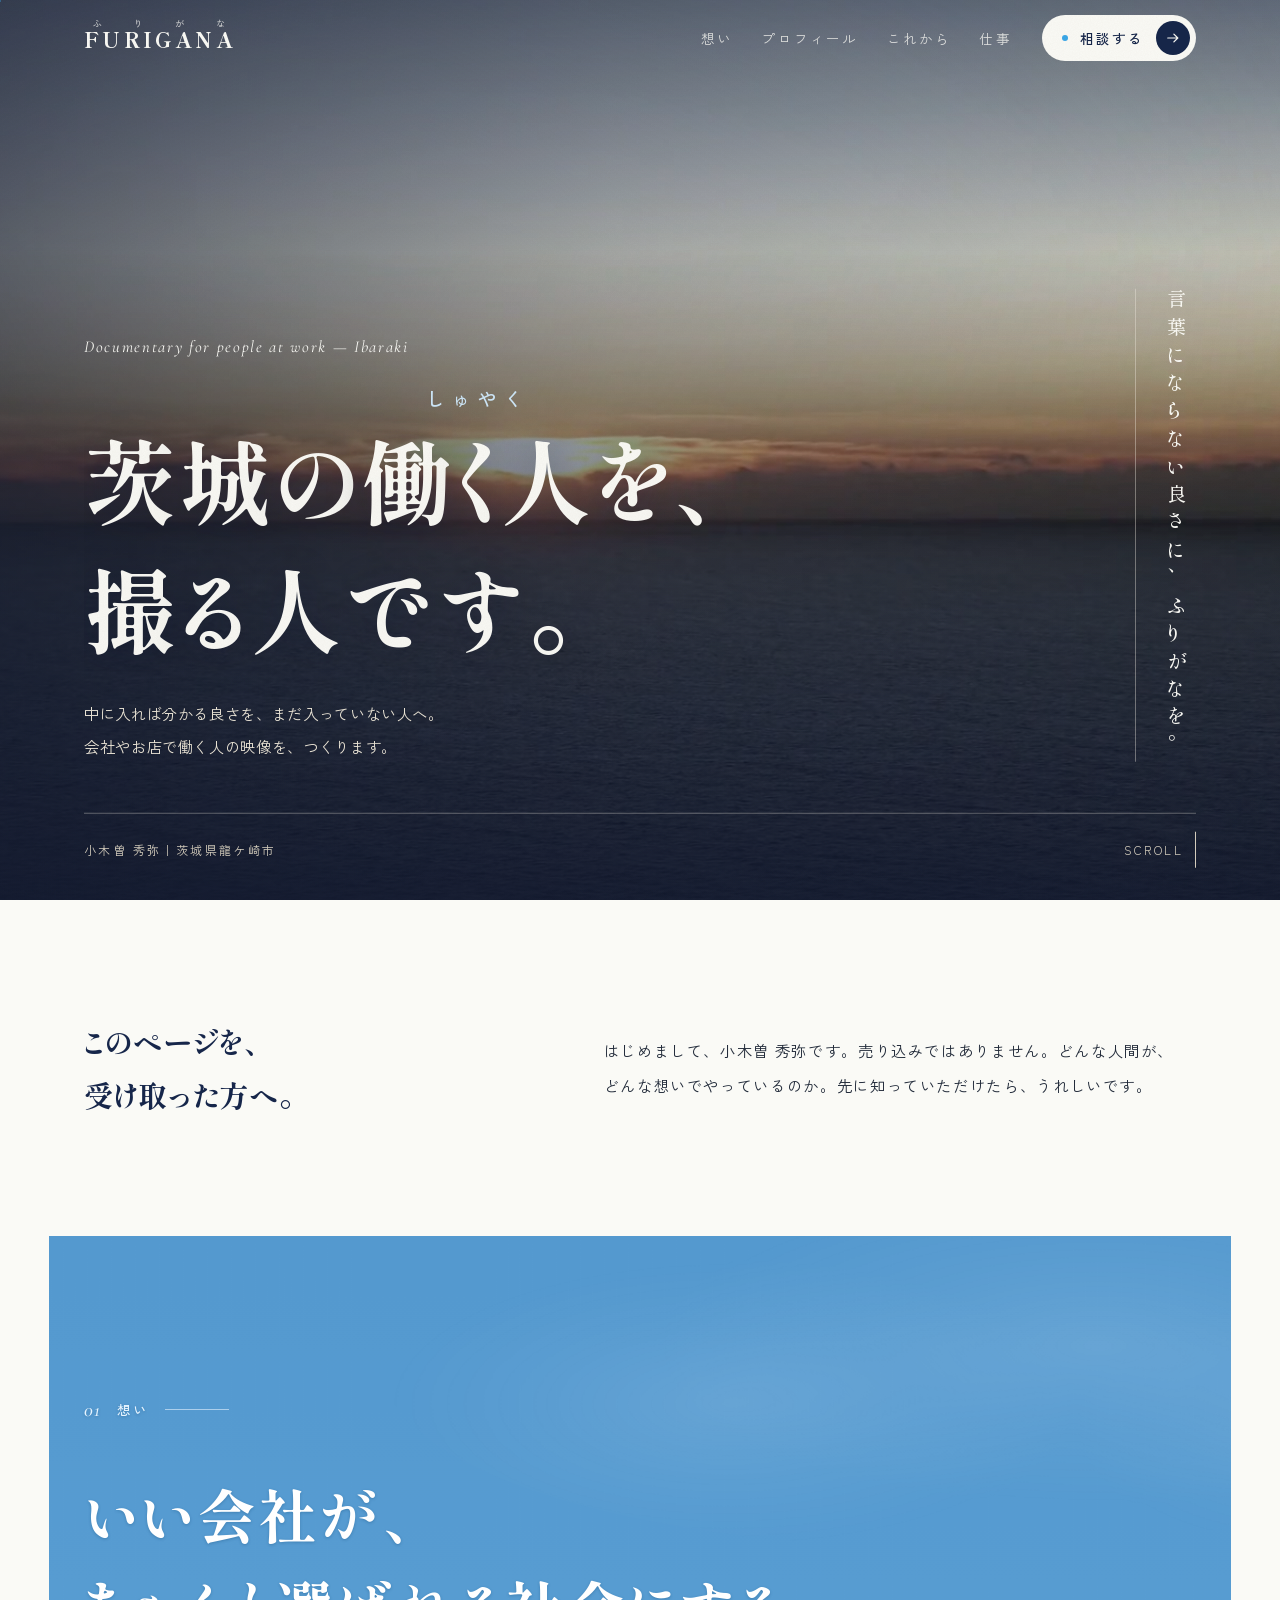
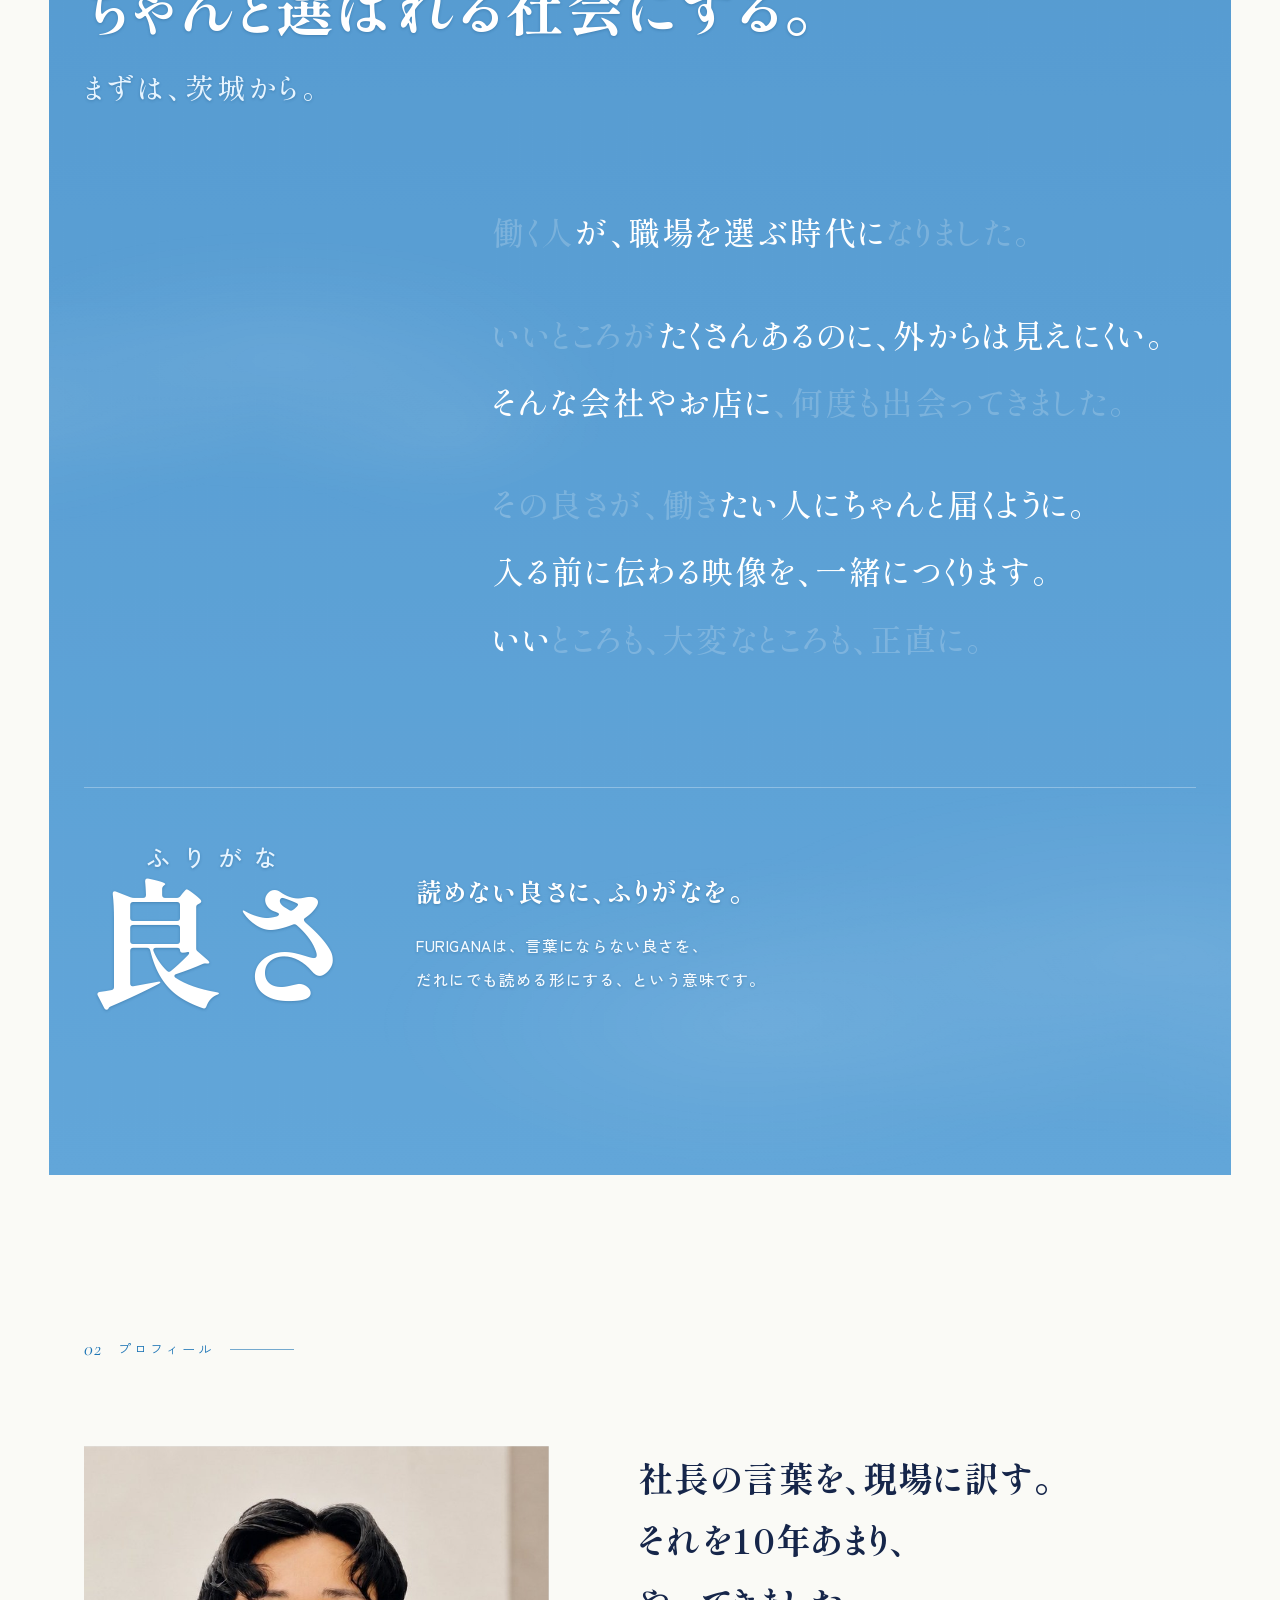
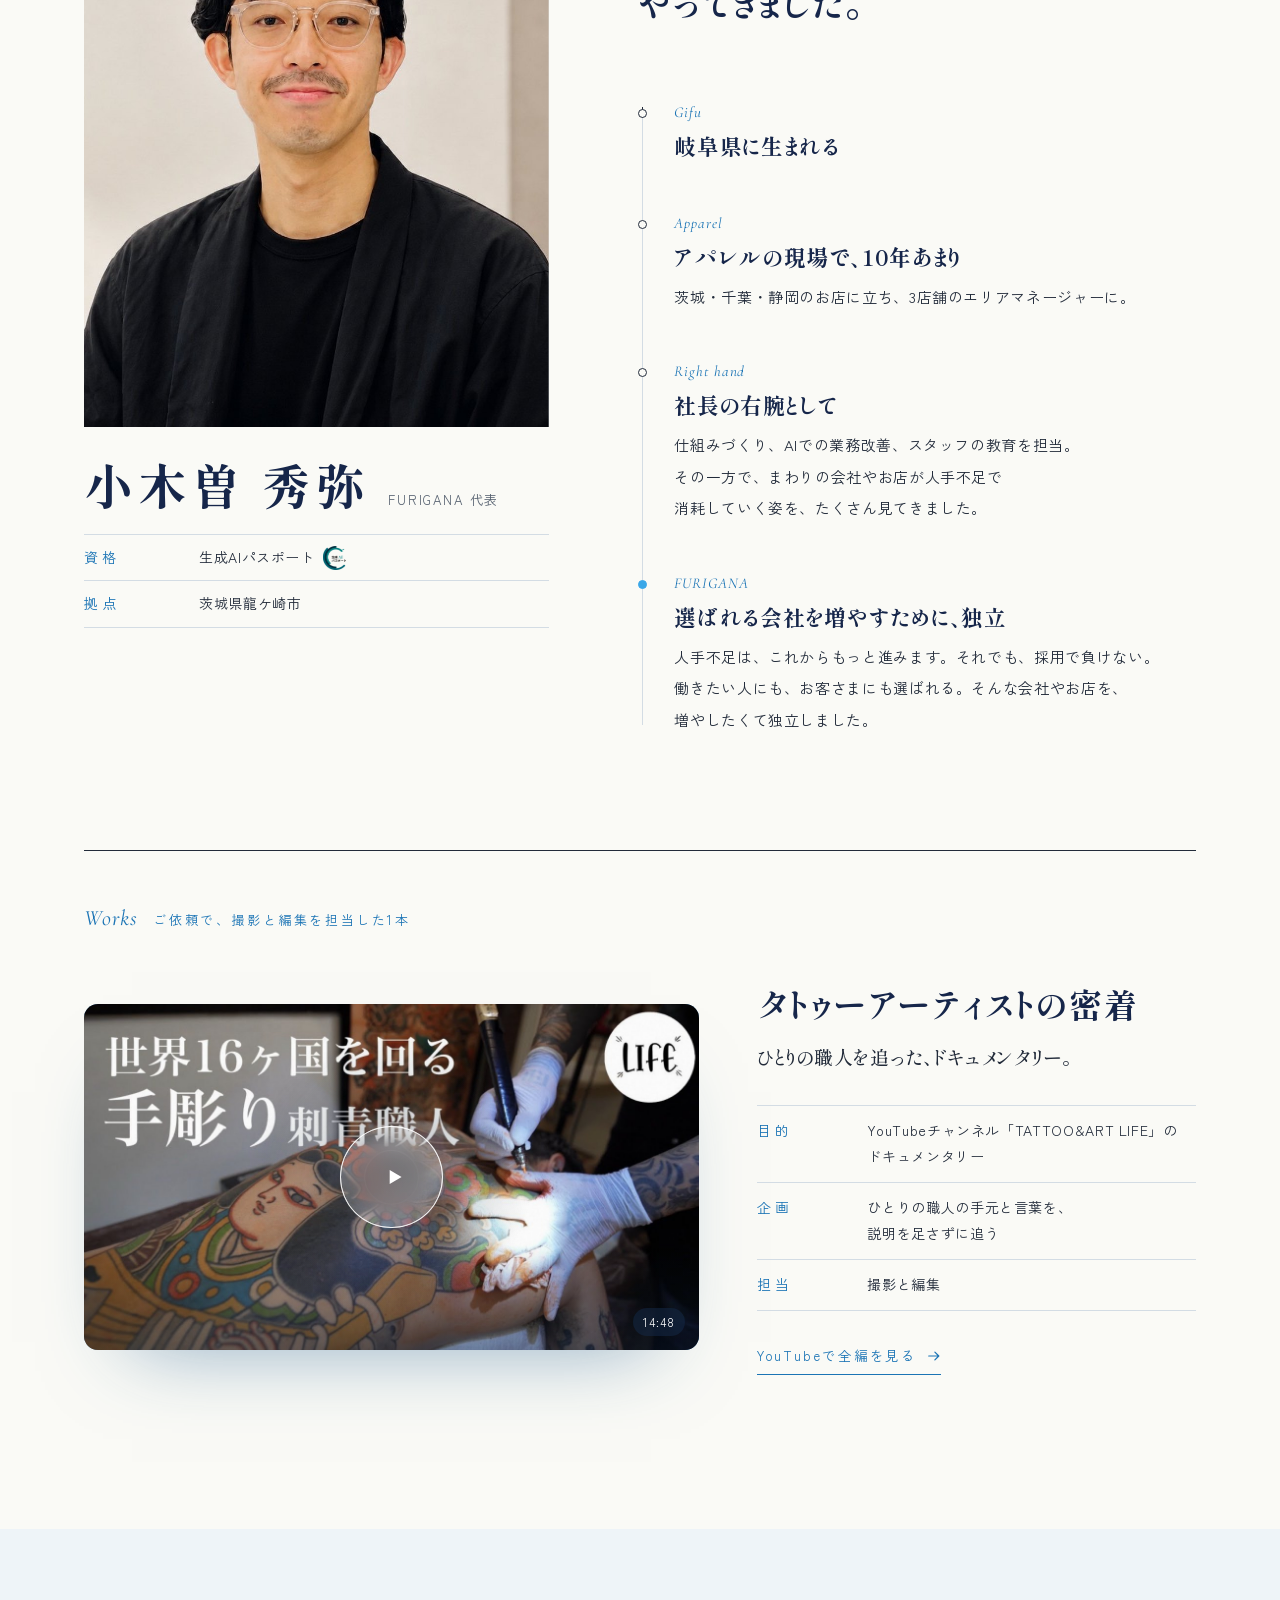
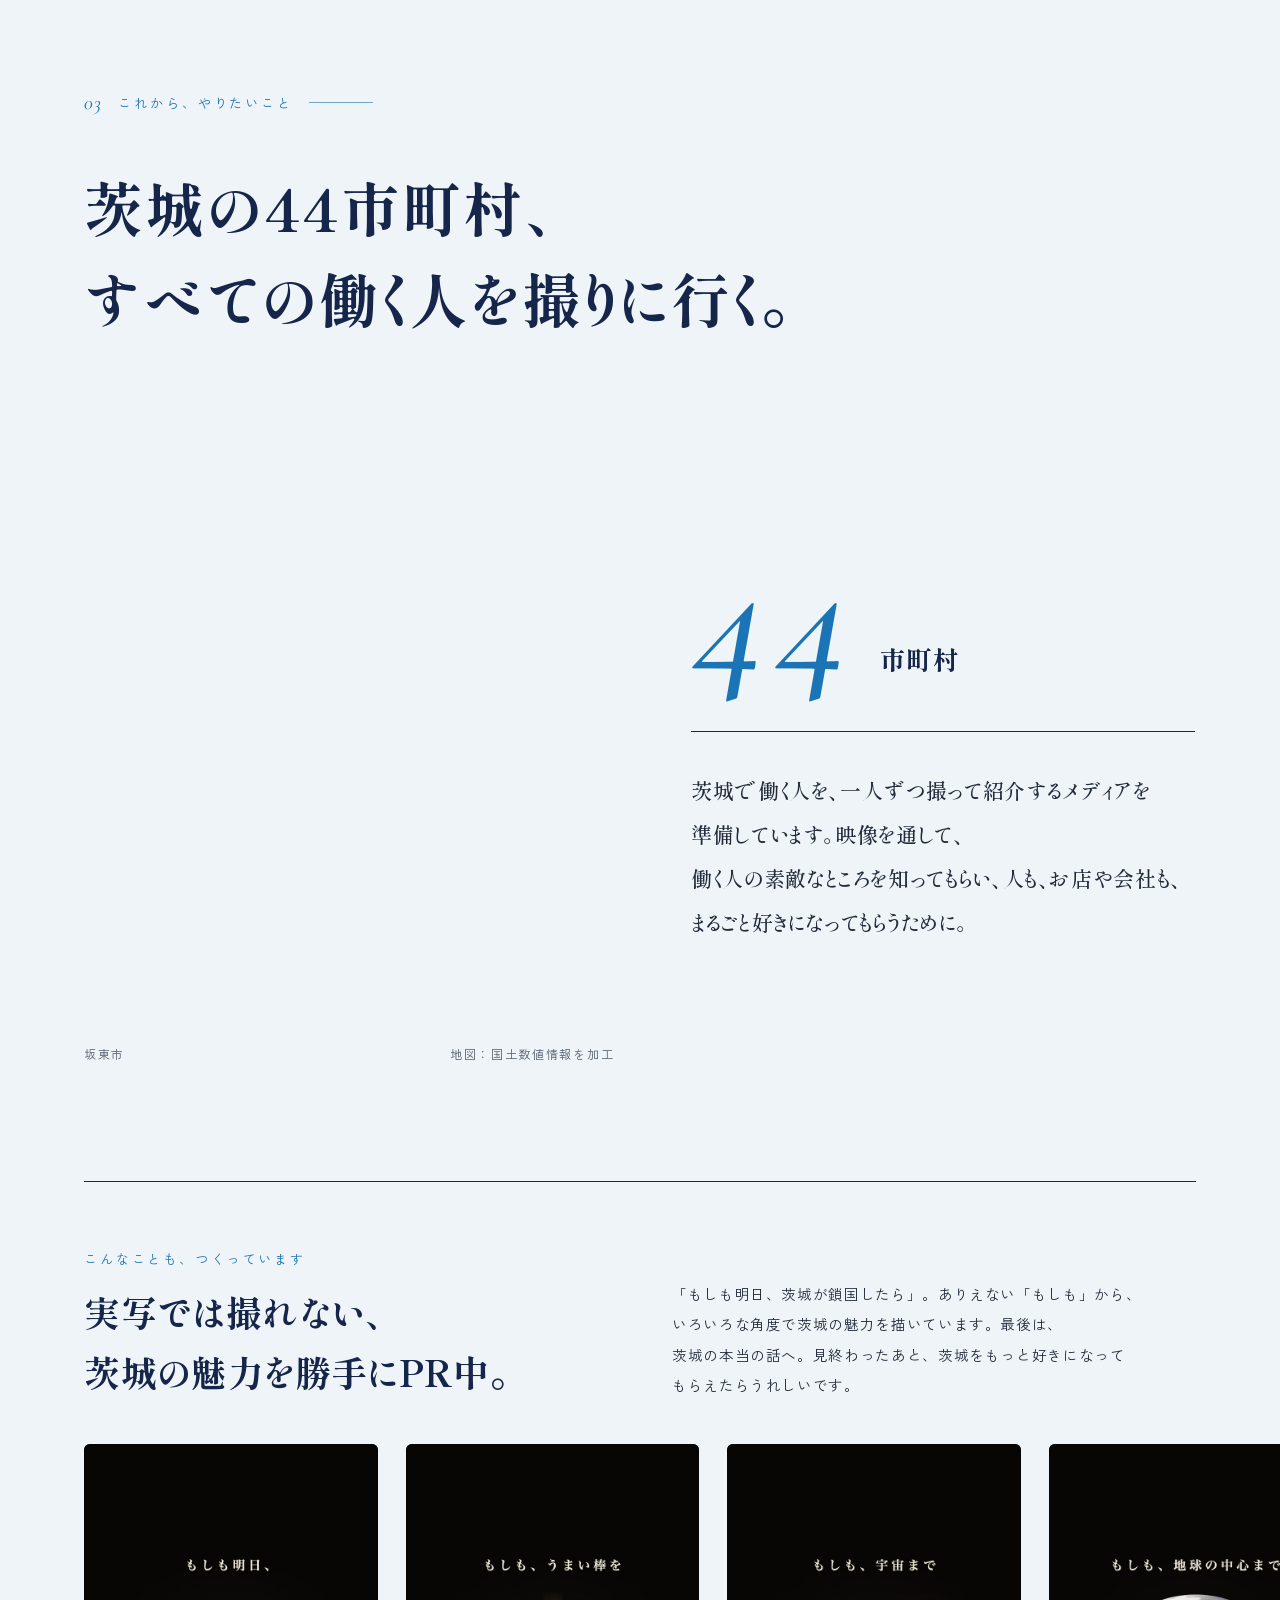
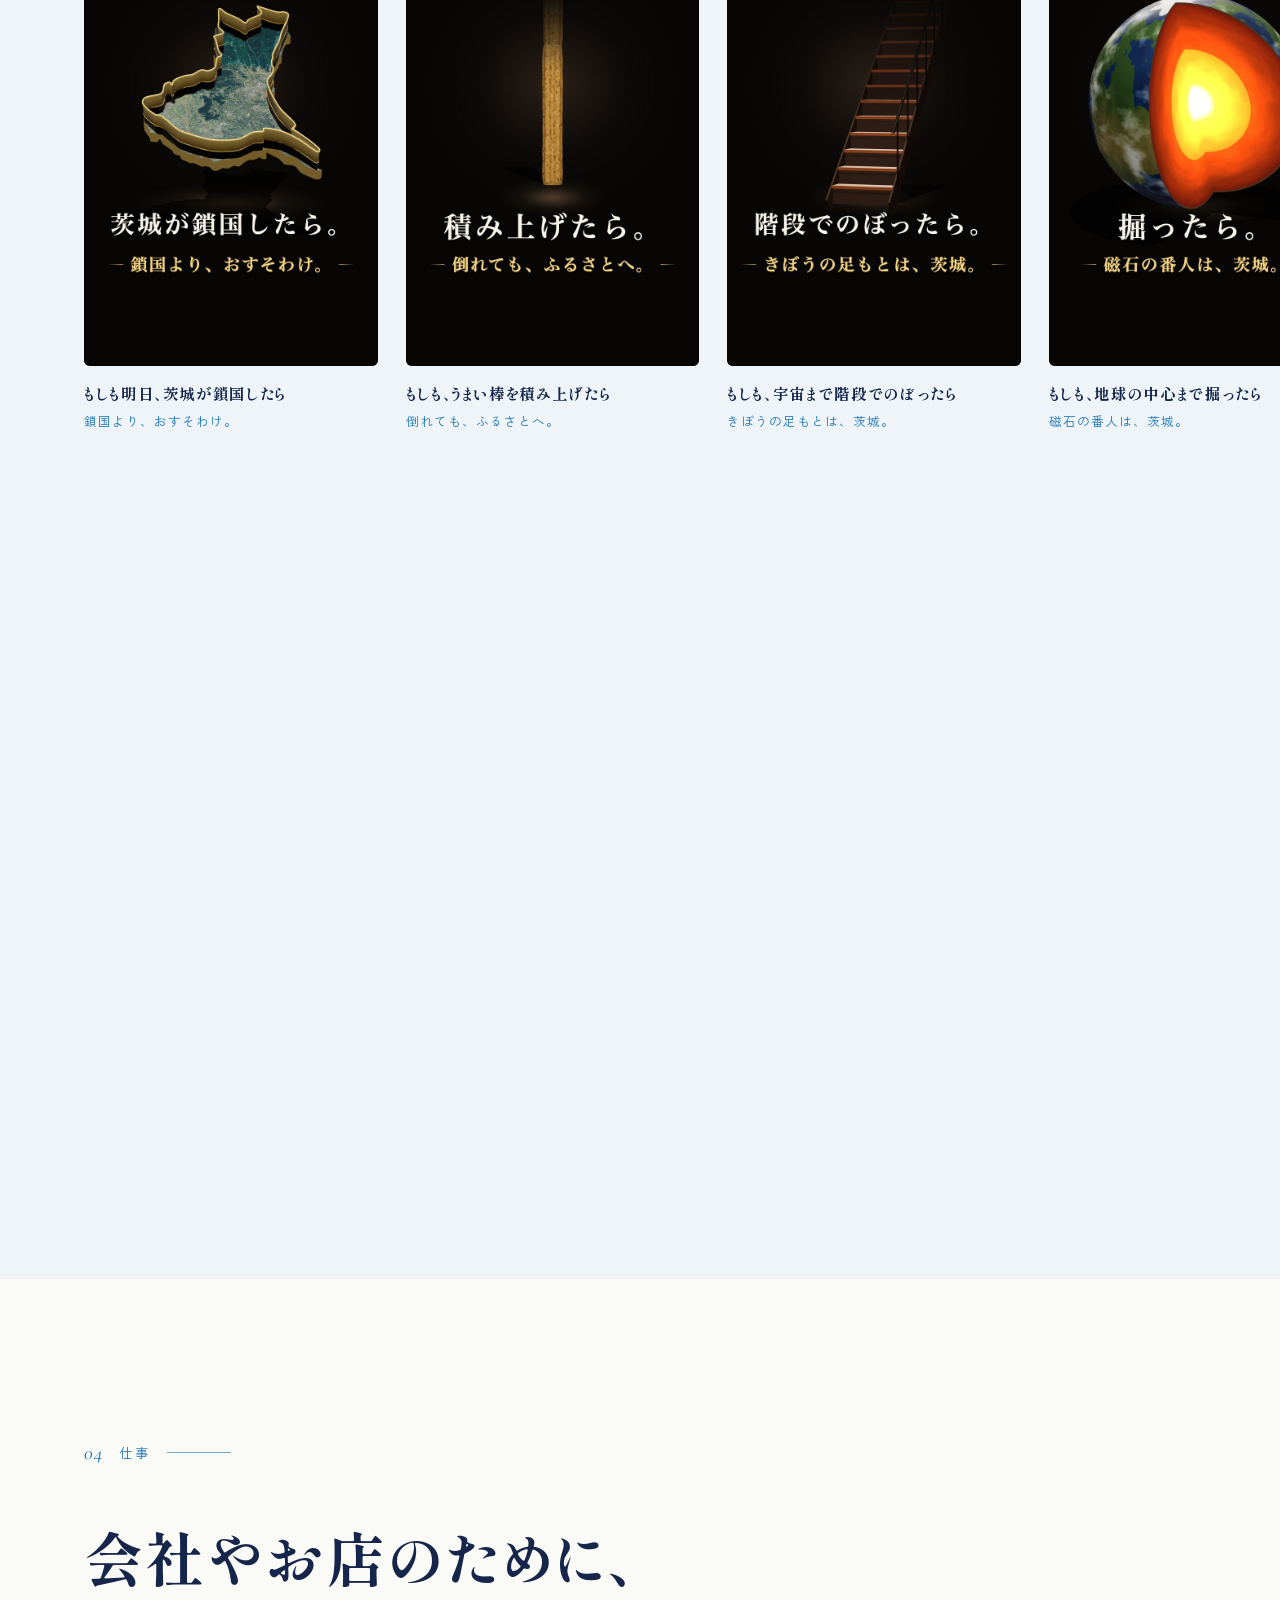
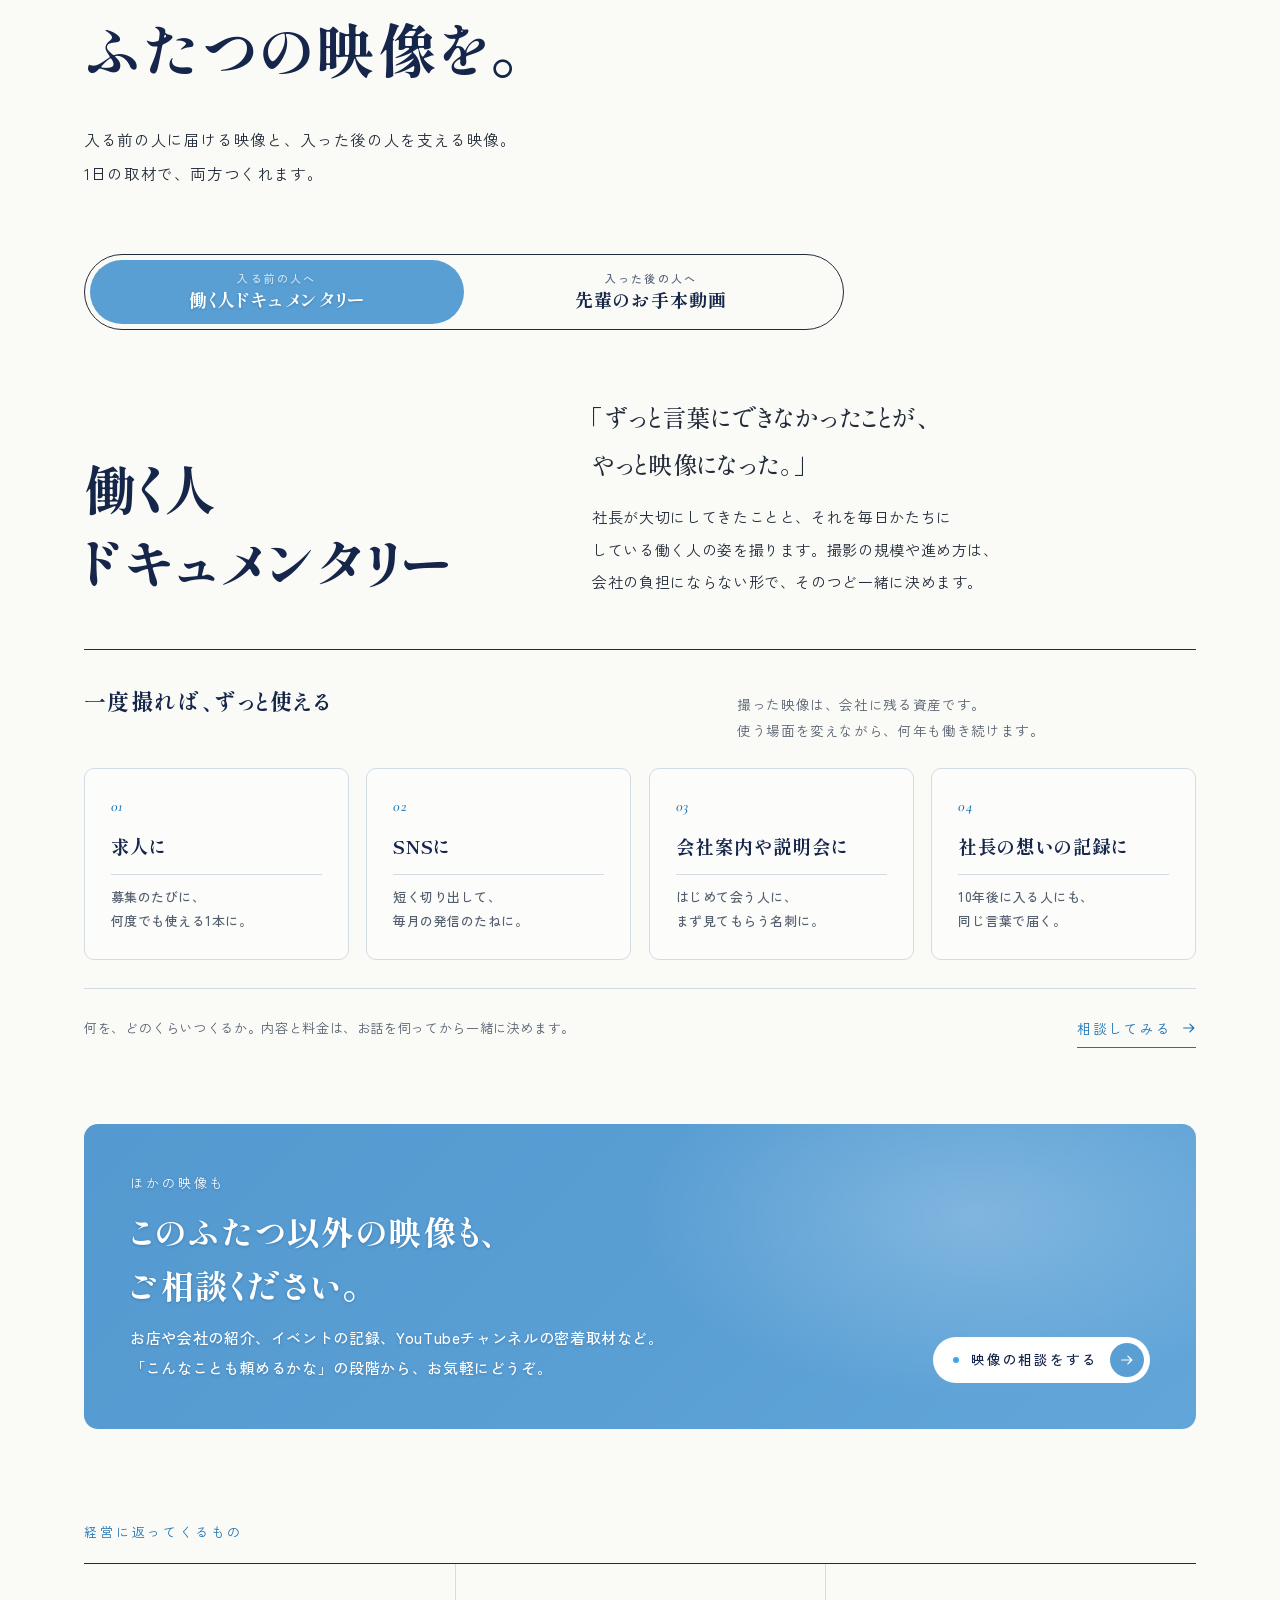
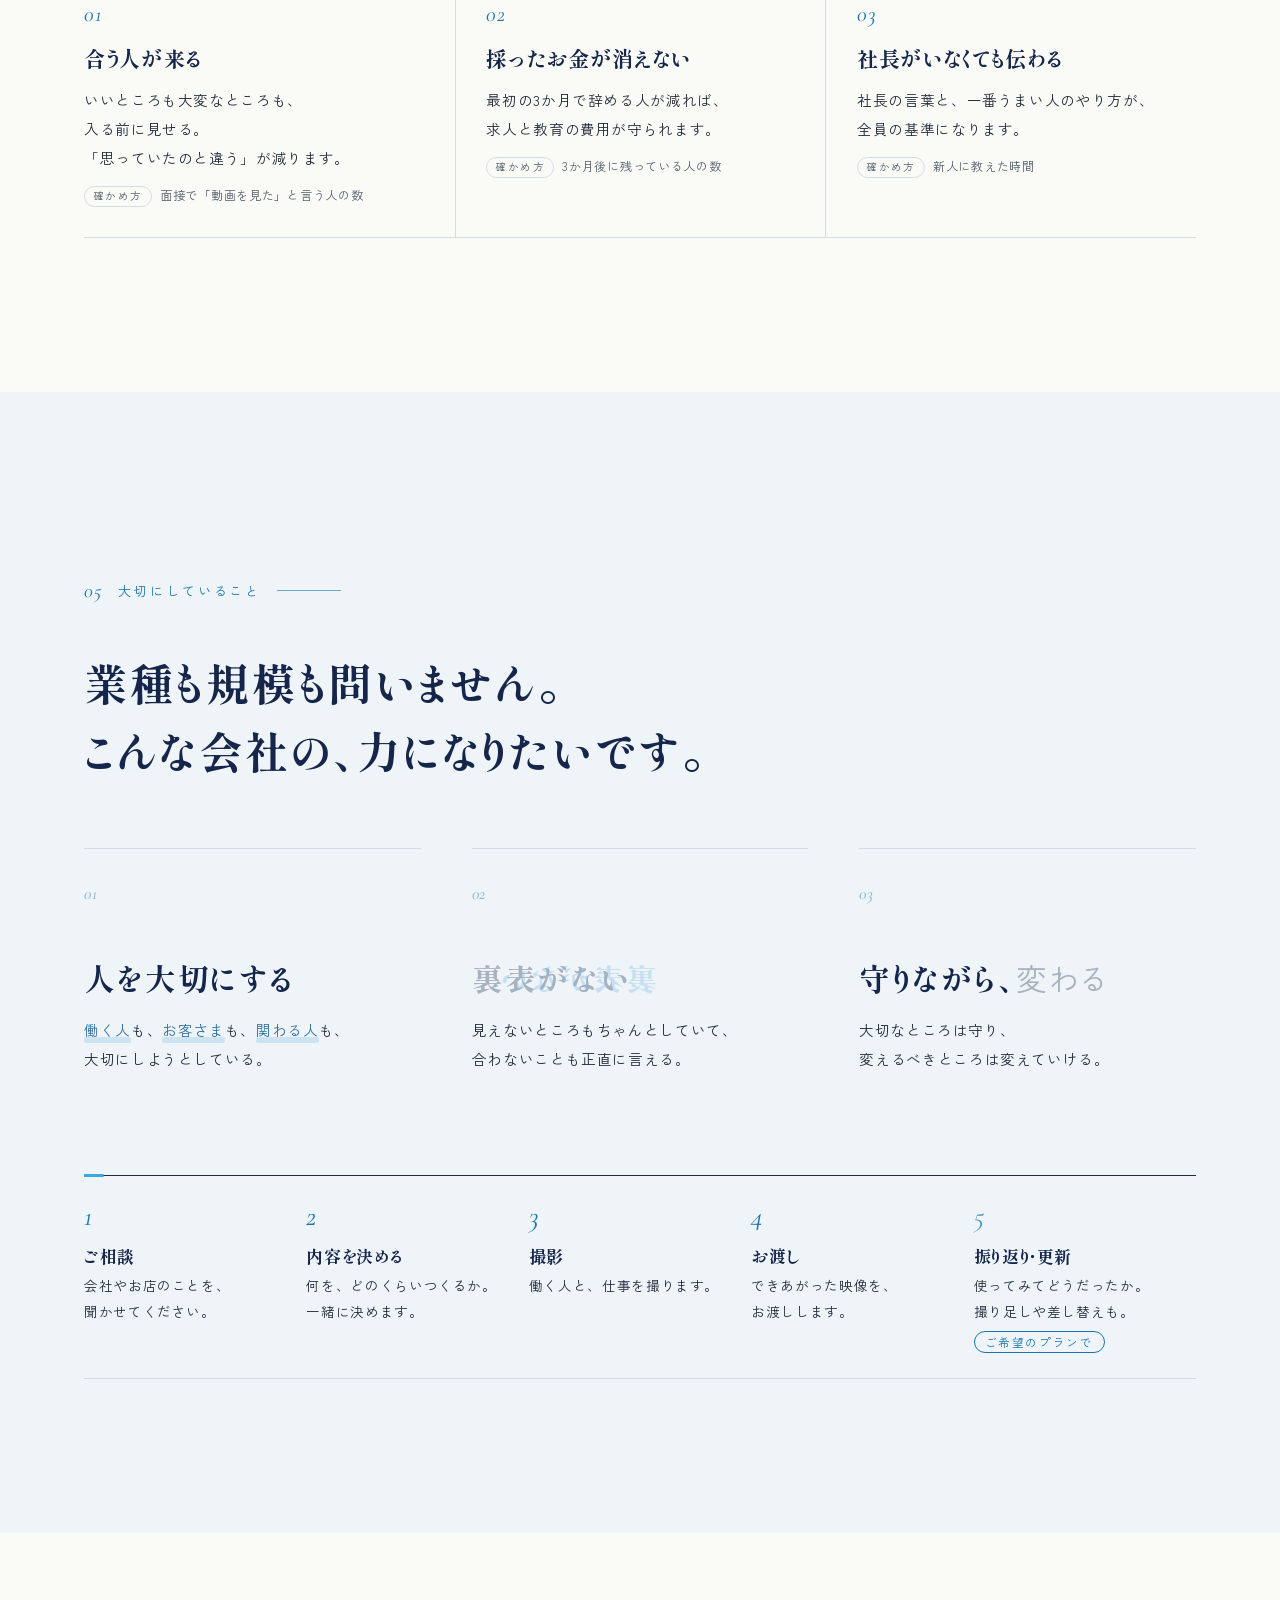
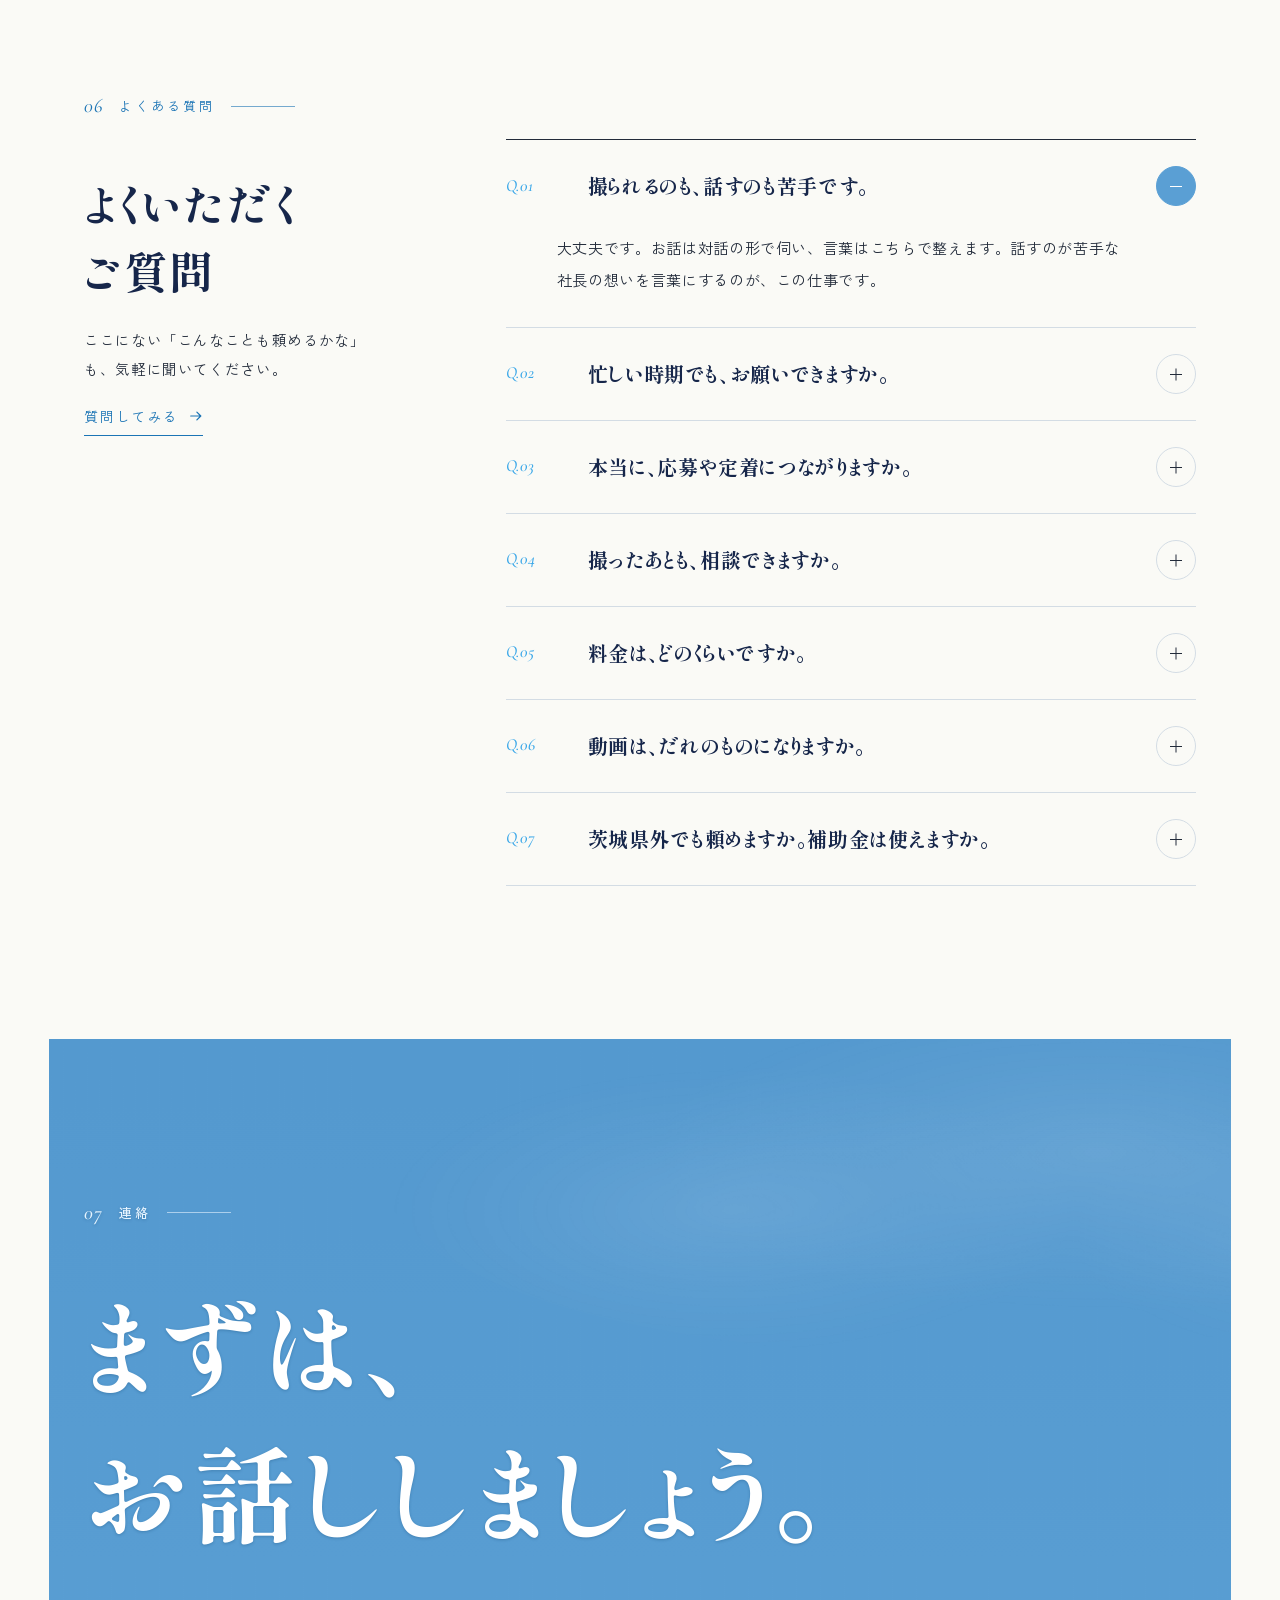
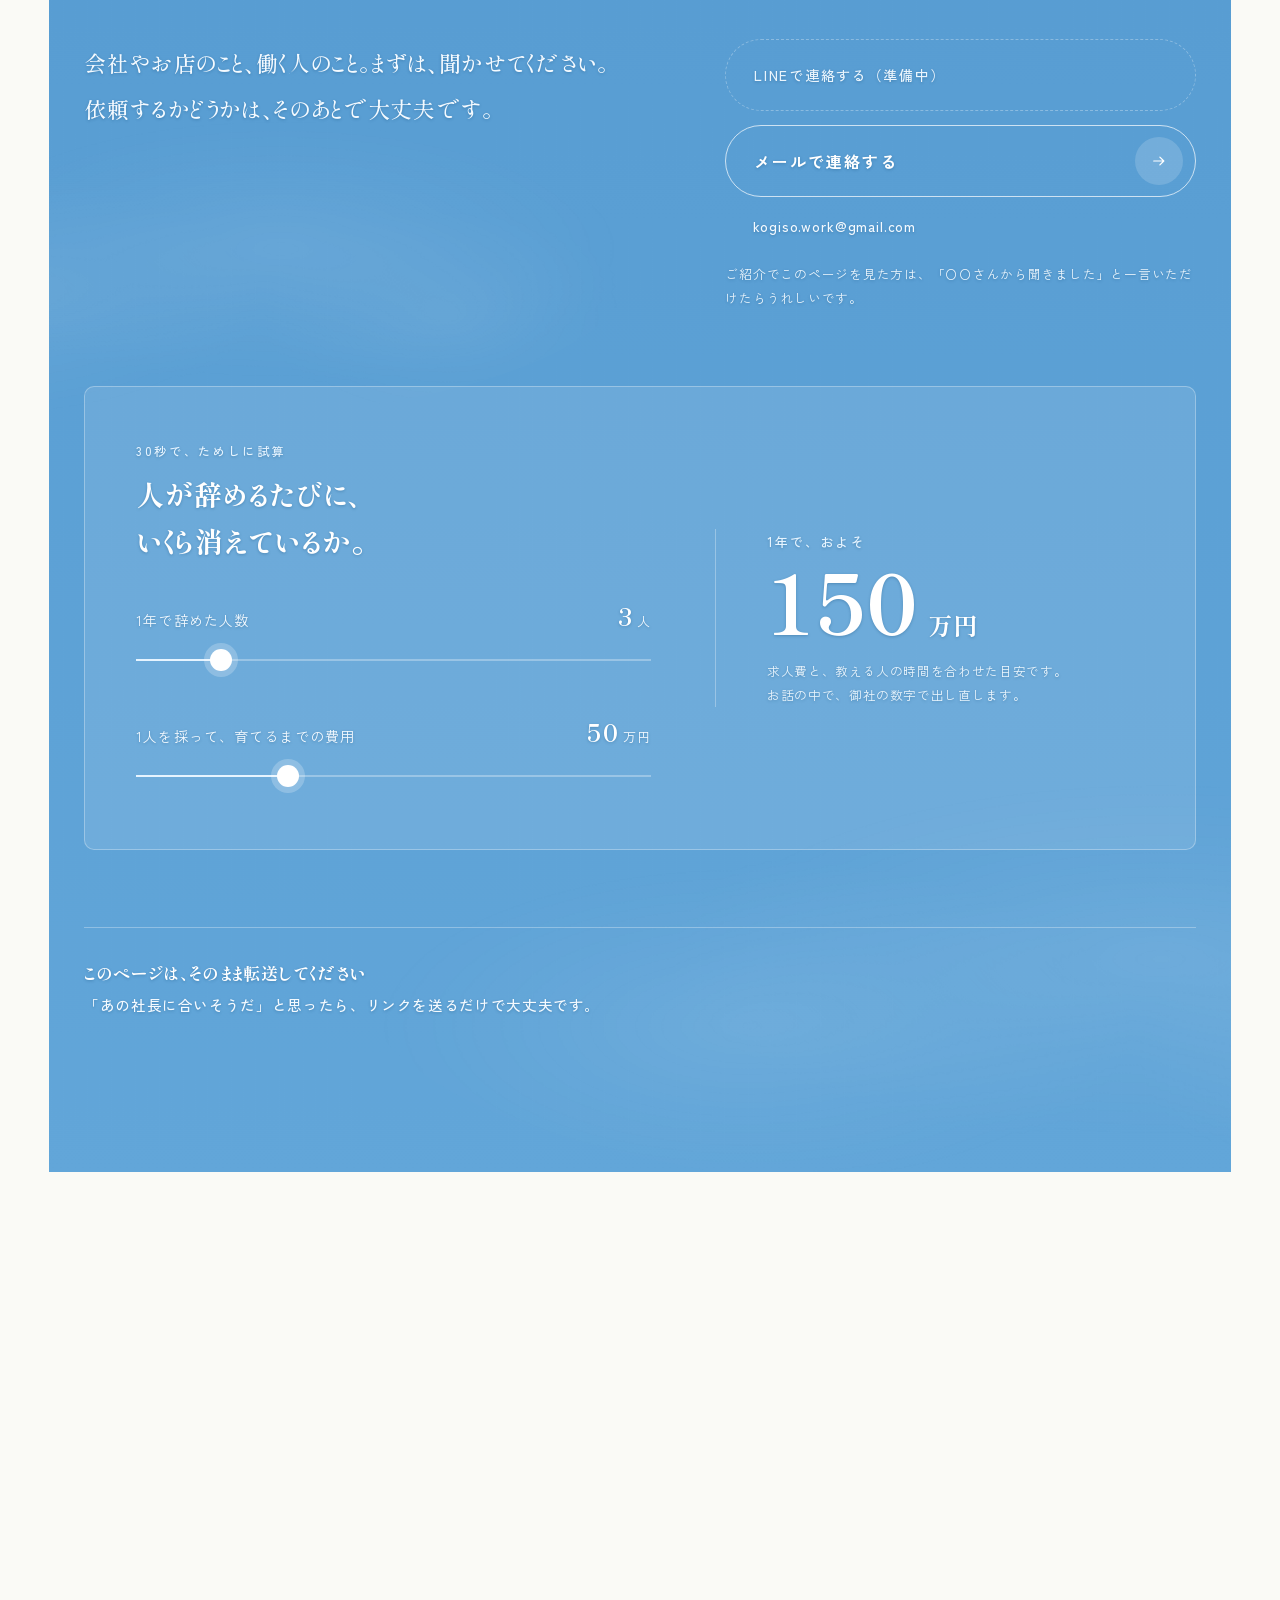
==== commit b07b1bee: "Add files via upload" ====
--- a/index.html
+++ b/index.html
@@ -6,7 +6,7 @@
     setTimeout(function () { if (!window.__ready) document.documentElement.classList.remove('js-motion'); }, 5000);
   }
 </script><style>:root{--paper:#fafaf6;--paper2:#eef4f8;--paper3:#e1eaf0;--ink:#222b3a;--sub:#55606f;--rule:#d3dce4;--indigo:#16264a;--indigoRule:#ffffff4d;--night:#131a30;--sky:#5a9fd4;--skyA:#5499cf;--skyB:#62a6d9;--sky2:#5197ce;--skyV:#3aa7e8;--onSoft:#f4faff;--onMute:#eaf5fd;--copper:#1b74b5;--copperL:#bfe3f8;--cream:#fafaf6;--mincho:"Shippori Mincho B1","Hiragino Mincho ProN","Yu Mincho",serif;--gothic:"Zen Kaku Gothic New","Hiragino Sans","Yu Gothic",sans-serif;--latin:"Cormorant Garamond",Georgia,serif;--pad:clamp(20px,5vw,64px);--ease:cubic-bezier(.2,.7,.2,1);--io:cubic-bezier(.76,0,.24,1)}*,:before,:after{box-sizing:border-box}html{-webkit-text-size-adjust:100%}html.lenis,html.lenis body{height:auto}.lenis.lenis-smooth{scroll-behavior:auto!important}.lenis.lenis-stopped{overflow:hidden}body{background:var(--paper);color:var(--ink);font-family:var(--gothic);letter-spacing:.04em;font-feature-settings:"palt" 1;-webkit-font-smoothing:antialiased;text-rendering:optimizelegibility;margin:0;font-size:16px;line-height:2;overflow-x:hidden}body:before{content:"";pointer-events:none;z-index:100;opacity:.3;mix-blend-mode:multiply;background-image:url("data:image/svg+xml,%3Csvg xmlns='http://www.w3.org/2000/svg' width='180' height='180'%3E%3Cfilter id='n'%3E%3CfeTurbulence type='fractalNoise' baseFrequency='.85' numOctaves='3' stitchTiles='stitch'/%3E%3CfeColorMatrix values='0 0 0 0 .35 0 0 0 0 .3 0 0 0 0 .2 0 0 0 .22 0'/%3E%3C/filter%3E%3Crect width='100%25' height='100%25' filter='url(%23n)'/%3E%3C/svg%3E");position:fixed;inset:0}a{color:inherit}img{max-width:100%;display:block}p{margin:0}h1,h2,h3,h4{font-weight:inherit;margin:0}button{font:inherit;color:inherit;cursor:pointer;background:0 0;border:0;padding:0}ruby rt{font-family:var(--gothic);color:var(--copper);letter-spacing:.2em;font-weight:500}::selection{background:var(--copperL);color:var(--indigo)}:focus-visible{outline:2px solid var(--copper);outline-offset:3px}.wrap{max-width:1240px;padding-inline:var(--pad);margin-inline:auto}.latin{font-family:var(--latin);letter-spacing:.04em;font-style:italic}.eyebrow{letter-spacing:.22em;color:var(--copper);align-items:center;gap:16px;font-size:13px;display:flex}.eyebrow:after{content:"";opacity:.6;background:currentColor;flex:0 0 64px;height:1px}.eyebrow .num{font-family:var(--latin);letter-spacing:.06em;font-size:20px;font-style:italic}.dark .eyebrow{color:var(--copperL)}.line{margin-top:-.18em;padding-top:.18em;display:block;overflow:hidden}.line>span{display:inline-block}.intro{z-index:200;color:#fff;pointer-events:none;justify-content:center;align-items:center;display:none;position:fixed;inset:0}.js-motion .intro{pointer-events:auto;display:flex}.intro-p{background:var(--sky);will-change:transform;height:50.5%;position:absolute;left:0;right:0}.intro-top{top:0}.intro-bot{bottom:0}.intro-logo{z-index:1;text-shadow:0 1px 3px #1446734d;flex-direction:column;align-items:center;display:flex;position:relative}.intro b{font-family:var(--mincho);letter-spacing:.22em;margin-right:-.22em;font-size:clamp(30px,4.4vw,52px);font-weight:800}.intro .im{vertical-align:bottom;padding-top:.1em;display:inline-block;overflow:hidden}.intro .im>span{display:inline-block}.js-motion .intro .im>span{transform:translateY(110%)}.js-motion .intro rt span{opacity:0}.js-motion .intro-tag{visibility:hidden}.intro rt{font-family:var(--gothic);letter-spacing:.9em;color:#fff;opacity:.95;font-size:.3em;font-weight:500}.intro rt span{display:inline-block}.intro-line{background:#ffffff47;width:clamp(140px,16vw,220px);height:1px;margin-top:22px;display:block;overflow:hidden}.intro-line i{transform-origin:0;background:#fff;height:100%;display:block;transform:scaleX(0)}.intro-tag{font-family:var(--mincho);letter-spacing:.24em;margin-top:18px;font-size:clamp(13px,1.2vw,15px);font-weight:500}.intro-tag span{display:inline-block}.dark,.menu,.intro,.recommend,.card.is-pick,footer{--cream:#fff;--copper:#e6f4ff;--copperL:#e6f4ff}.wb{display:inline-block}:lang(ja) p,:lang(ja) h1,:lang(ja) h2,:lang(ja) h3,:lang(ja) h4,:lang(ja) dd,:lang(ja) li,:lang(ja) figcaption,:lang(ja) .tab,:lang(ja) .card em,:lang(ja) .card b,:lang(ja) summary{word-break:keep-all;text-wrap:pretty;overflow-wrap:anywhere;line-break:strict}.cursor{will-change:transform;z-index:150;pointer-events:none;background:var(--skyV);min-width:10px;height:10px;color:var(--indigo);letter-spacing:.14em;white-space:nowrap;transition:height .35s var(--ease),min-width .35s var(--ease),padding .35s var(--ease),background .35s,opacity .3s;opacity:0;border-radius:999px;justify-content:center;align-items:center;font-size:12px;font-weight:500;display:none;position:fixed;top:0;left:0;transform:translate(-50%,-50%)}.cursor.on{opacity:1}.cursor:not(.is-link):not(.has-label){box-shadow:0 0 0 2px #ffffffd9}.cursor.is-link{background:#3aa7e833;border:1px solid #ffffffb3;min-width:44px;height:44px}.cursor.has-label{background:var(--cream);height:38px;padding:0 16px;box-shadow:0 6px 24px #131a3038}@media (hover:hover) and (pointer:fine){.js-motion .cursor{display:flex}}.progress{z-index:60;background:var(--skyV);transform-origin:0;height:2px;position:fixed;top:0;left:0;right:0;transform:scaleX(0)}.nav{z-index:50;color:var(--cream);border-bottom:1px solid #0000;transition:background .5s,color .5s,border-color .5s;position:fixed;top:0;left:0;right:0}.nav.is-scrolled{color:var(--indigo);background:#fafaf6f5;border-bottom-color:#d3dce4cc}.nav.menu-open{color:#fff;-webkit-backdrop-filter:none;background:0 0;border-bottom-color:#0000}.nav .wrap{justify-content:space-between;align-items:center;gap:16px;height:76px;display:flex}.brand{align-items:baseline;text-decoration:none;display:flex}.brand b{font-family:var(--mincho);letter-spacing:.16em;font-size:21px;font-weight:800;line-height:1.6}.brand rt{color:currentColor;opacity:.7;font-size:9px}.nav-r{align-items:center;gap:clamp(20px,2.4vw,36px);display:flex}.nav ul{letter-spacing:.16em;align-items:center;gap:clamp(20px,2.2vw,32px);margin:0;padding:0;font-size:13.5px;list-style:none;display:flex}.nav ul a{opacity:.82;padding:8px 0;text-decoration:none;transition:opacity .3s;position:relative}.nav ul a:hover,.nav ul a.is-active{opacity:1}.nav ul a:after{content:"";transform-origin:100%;height:1px;transition:transform .5s var(--ease);background:currentColor;position:absolute;bottom:2px;left:0;right:0;transform:scaleX(0)}.nav ul a:hover:after,.nav ul a.is-active:after{transform-origin:0;transform:scaleX(1)}.pill{letter-spacing:.14em;white-space:nowrap;background:var(--cream);height:46px;color:var(--indigo);transition:background .4s,color .4s,transform .4s var(--ease);border-radius:999px;align-items:center;gap:12px;padding:0 6px 0 20px;font-size:13.5px;font-weight:500;text-decoration:none;display:inline-flex}.pill .dot{background:var(--skyV);border-radius:50%;width:6px;height:6px;animation:2.4s ease-out infinite dot;box-shadow:0 0 #3aa7e880}@keyframes dot{0%{box-shadow:0 0 #3aa7e88c}70%,to{box-shadow:0 0 0 9px #3aa7e800}}.pill .arr{background:var(--indigo);width:34px;height:34px;color:var(--cream);border-radius:50%;place-items:center;transition:background .4s,color .4s;display:grid;overflow:hidden}.pill .arr svg{transition:transform .5s var(--ease)}.pill:hover .arr svg{transform:translate(3px)}.pill:hover{background:var(--copperL)}.nav.is-scrolled:not(.menu-open) .pill{background:var(--sky);color:#fff}.nav.is-scrolled:not(.menu-open) .pill .arr{color:var(--sky);background:#fff}.nav.is-scrolled:not(.menu-open) .pill .dot{background:#fff}.nav.is-scrolled:not(.menu-open) .pill:hover{background:var(--sky2)}.menu-btn{opacity:.9;border:1px solid;border-radius:50%;width:46px;height:46px;display:none;position:relative}.menu-btn i{height:1px;transition:transform .5s var(--ease),top .5s var(--ease);background:currentColor;position:absolute;left:14px;right:14px}.menu-btn i:first-child{top:19px}.menu-btn i:last-child{top:26px}.menu-open .menu-btn i:first-child{top:22px;transform:rotate(45deg)}.menu-open .menu-btn i:last-child{top:22px;transform:rotate(-45deg)}.menu{z-index:49;background:var(--sky);color:var(--cream);padding:96px var(--pad) 40px;clip-path:inset(0 0 100%);visibility:hidden;transition:clip-path .8s var(--io),visibility 0s .8s;flex-direction:column;justify-content:center;display:flex;position:fixed;inset:0}.menu.is-open{clip-path:inset(0);visibility:visible;transition:clip-path .8s var(--io)}.menu a{border-bottom:1px solid var(--indigoRule);font-family:var(--mincho);letter-spacing:.1em;opacity:0;transition:opacity .6s,transform .8s var(--ease);align-items:baseline;gap:18px;padding:14px 0;font-size:30px;font-weight:700;text-decoration:none;display:flex;transform:translateY(18px)}.menu.is-open a{opacity:1;transform:none}.menu a:first-child{transition-delay:.25s}.menu a:nth-child(2){transition-delay:.31s}.menu a:nth-child(3){transition-delay:.37s}.menu a:nth-child(4){transition-delay:.43s}.menu a:nth-child(5){transition-delay:.49s}.menu a .latin{color:var(--copperL);font-size:16px;font-weight:500}.menu p{letter-spacing:.2em;color:var(--onMute);margin-top:32px;font-size:12.5px}@media (width<=860px){.nav ul{display:none}.menu-btn{flex:0 0 42px;width:42px;height:42px;display:block}.menu-btn i{left:13px;right:13px}.menu-btn i:first-child{top:17px}.menu-btn i:last-child{top:24px}.menu-open .menu-btn i:first-child,.menu-open .menu-btn i:last-child{top:20px}.nav .wrap{height:68px}.nav-r{gap:10px}.nav .pill{gap:10px;height:42px;padding:0 5px 0 16px;font-size:13px}.nav .pill .arr{width:32px;height:32px}.brand b{font-size:19px}}@media (width<=430px){.nav .pill .dot{display:none}}.hero{height:100svh;min-height:600px;max-height:1100px;color:var(--cream);background:var(--night);align-items:flex-end;display:flex;position:relative;overflow:hidden}.hero-media{will-change:transform;position:absolute;inset:0}.hero-media video{object-fit:cover;width:100%;height:100%;position:absolute;inset:0}.hero:after{content:"";pointer-events:none;background:linear-gradient(90deg,#131a309e 0%,#131a3047 48%,#131a300d 100%),linear-gradient(#131a308c 0%,#131a301a 28%,#131a304d 58%,#131a30e6 100%);position:absolute;inset:0}.hero-inner{z-index:2;width:100%;padding-bottom:clamp(20px,3vw,32px);position:relative}.hero-grid{grid-template-columns:minmax(0,1fr) auto;align-items:end;gap:clamp(32px,6vw,96px);display:grid}.hero-kicker{font-family:var(--latin);color:var(--cream);opacity:.92;letter-spacing:.1em;font-size:clamp(15px,1.3vw,18px);font-style:italic}.hero h1{font-family:var(--mincho);letter-spacing:.03em;text-shadow:0 2px 40px #131a3059;margin-top:clamp(14px,1.6vw,22px);font-size:clamp(40px,7.2vw,108px);font-weight:700;line-height:1.4}.hero h1 rt{letter-spacing:.42em;color:#cfe8fa;font-size:.2em}.hero-lead{color:#ede7d9;max-width:30em;margin-top:clamp(18px,2vw,28px);font-size:clamp(15px,1.2vw,17px);line-height:2.1}.hero-v{writing-mode:vertical-rl;font-family:var(--mincho);letter-spacing:.46em;border-left:1px solid #f3eee366;padding-left:22px;font-size:clamp(17px,1.5vw,21px);font-weight:500;line-height:2}.hero-foot{letter-spacing:.2em;color:#d9d2c2;border-top:1px solid #f3eee359;justify-content:space-between;align-items:center;gap:16px;margin-top:clamp(28px,4vw,52px);padding-top:18px;font-size:12px;display:flex}.scroll-cue{align-items:center;gap:12px;display:flex}.scroll-cue i{transform-origin:top;width:1px;height:36px;animation:cue 2.4s var(--ease) infinite;background:currentColor;display:block}@keyframes cue{0%{transform:scaleY(0)}45%{transform-origin:top;transform:scaleY(1)}55%{transform-origin:bottom;transform:scaleY(1)}to{transform-origin:bottom;transform:scaleY(0)}}@media (width<=760px){.hero-grid{grid-template-columns:1fr}.hero-v{display:none}.hero h1{line-height:1.5}}@media (width<=380px){.hero h1{font-size:9.4vw}}.hero h1 .line>span{white-space:nowrap}.referral{grid-template-columns:minmax(0,1fr) minmax(0,1.3fr);align-items:center;gap:clamp(20px,5vw,80px);padding-block:clamp(72px,9vw,128px);display:grid}.referral h2{font-family:var(--mincho);color:var(--indigo);font-size:clamp(22px,2.3vw,30px);font-weight:700;line-height:1.8}.referral p{font-size:15.5px;line-height:2.3}@media (width<=760px){.referral{grid-template-columns:1fr}}.from{letter-spacing:.16em;color:var(--copper);align-items:center;gap:10px;margin-bottom:14px;font-size:13px;display:inline-flex}.from:before{content:"";background:currentColor;width:28px;height:1px}.from[hidden]{display:none}.sec{padding-block:clamp(96px,12vw,176px)}.dark{background:var(--paper);color:var(--onSoft);position:relative;overflow:hidden}.dark>.sky-fx{background:linear-gradient(180deg,var(--skyA) 0%,var(--sky) 45%,var(--skyB) 100%);transform-origin:50% 0;backface-visibility:hidden}.js-motion main .dark>.sky-fx{will-change:transform}.dark>.wrap{z-index:1;position:relative}.dark,.menu,.recommend,.card.is-pick,footer,.tab.is-on,.nav.is-scrolled:not(.menu-open) .pill{text-shadow:0 1px 3px #14467352}.omoi-body{text-shadow:none}.dark p,.dark li,footer p,.card.is-pick li,.recommend p{font-weight:500}.dark .primary,.recommend .pill,.card .pick{text-shadow:none}.sky-fx{pointer-events:none;z-index:0;position:absolute;inset:0;overflow:hidden}.sky-fx i{will-change:transform;display:block;position:absolute}.sky-fx i:before{content:"";opacity:.5;will-change:transform;background:radial-gradient(closest-side at 30% 60%,#fff3,#ffffff12 55%,#0000 100%),radial-gradient(closest-side at 62% 44%,#ffffff38,#ffffff14 55%,#0000 100%),radial-gradient(closest-side at 80% 66%,#ffffff24,#ffffff0d 55%,#0000 100%);border-radius:50%;position:absolute;inset:-20%}.sky-fx i:first-child{width:min(70vw,900px);height:260px;top:4%;right:-12%}.sky-fx i:nth-child(2){width:min(60vw,720px);height:220px;top:46%;left:-18%}.sky-fx i:nth-child(3){width:min(80vw,1000px);height:300px;bottom:-6%;right:-20%}.sky-fx i:first-child:before{animation:90s linear infinite alternate drift}.sky-fx i:nth-child(2):before{opacity:.38;animation:120s linear infinite alternate-reverse drift}.sky-fx i:nth-child(3):before{opacity:.42;animation:150s linear infinite alternate drift}.sky-fx b{opacity:0;will-change:transform;background:radial-gradient(closest-side,#ffffff21,#0000 100%);border-radius:50%;width:560px;height:560px;margin:-280px 0 0 -280px;transition:opacity .6s;position:absolute;top:0;left:0}.sky-fx.lit b{opacity:1}@keyframes drift{0%{transform:translate(-6%)}to{transform:translate(10%)}}@media (prefers-reduced-motion:reduce){.sky-fx i:before{animation:none}}.tone{background:var(--paper2)}.h2{font-family:var(--mincho);letter-spacing:.04em;color:var(--indigo);margin-top:clamp(28px,3vw,40px);font-size:clamp(30px,4.6vw,64px);font-weight:700;line-height:1.55}.h2.m{font-size:clamp(26px,3.4vw,44px)}.dark .h2{color:var(--cream)}.h2 .sub{color:var(--copper);letter-spacing:.14em;margin-top:.5em;font-size:.48em;font-weight:500;display:block}.dark .h2 .sub{color:var(--copperL)}.lead{max-width:34em;margin-top:28px;font-size:15.5px;line-height:2.2}.omoi-body{max-width:22em;font-family:var(--mincho);letter-spacing:.06em;color:var(--cream);margin-top:clamp(56px,7vw,104px);margin-left:auto;font-size:clamp(20px,2.5vw,34px);font-weight:500;line-height:2.1}.omoi-body p+p{margin-top:1.1em}.furigana-demo{border-top:1px solid var(--indigoRule);grid-template-columns:auto minmax(0,1fr);align-items:center;gap:clamp(24px,5vw,80px);margin-top:clamp(72px,9vw,136px);padding-top:clamp(36px,4vw,56px);display:grid}.furigana-demo .big{font-family:var(--mincho);color:var(--cream);letter-spacing:.06em;font-size:clamp(72px,11vw,168px);font-weight:700;line-height:1.2}.furigana-demo .big rt{color:var(--copperL);letter-spacing:.5em;font-size:.17em}.furigana-demo p{max-width:28em;font-size:15.5px;line-height:2.2}.furigana-demo strong{font-family:var(--mincho);color:var(--cream);letter-spacing:.08em;margin-bottom:12px;font-size:clamp(20px,2vw,26px);font-weight:700;display:block}@media (width<=700px){.furigana-demo{grid-template-columns:1fr}.omoi-body{margin-left:0}}.kogiso-grid{grid-template-columns:minmax(0,5fr) minmax(0,6fr);align-items:start;gap:clamp(40px,7vw,120px);margin-top:clamp(48px,6vw,80px);display:grid}.kogiso-side{position:sticky;top:112px}.portrait{aspect-ratio:4/5;background:var(--paper3);margin:0;position:relative;overflow:hidden}.portrait img{object-fit:cover;width:100%;height:100%;position:absolute;inset:0}.js-motion .portrait{clip-path:inset(0 0 100%)}.name{flex-wrap:wrap;align-items:baseline;gap:18px;margin-top:26px;display:flex}.name b{font-family:var(--mincho);letter-spacing:.1em;color:var(--indigo);font-size:clamp(34px,3.8vw,50px);font-weight:800;line-height:1.3}.name span{color:var(--sub);letter-spacing:.14em;font-size:13px}.creds{border-top:1px solid var(--rule);margin:18px 0 0}.creds div{border-bottom:1px solid var(--rule);grid-template-columns:4.5em minmax(0,1fr);gap:12px;padding:10px 0;font-size:14px;line-height:1.8;display:grid}.creds dt{color:var(--copper);letter-spacing:.3em}.creds div:has(.cred-pass){align-items:center}.cred-pass{align-items:center;gap:8px;display:flex}.cred-pass img{flex:none;width:auto;height:1.7em}.kogiso-lead{font-family:var(--mincho);color:var(--indigo);font-size:clamp(24px,2.7vw,36px);font-weight:700;line-height:1.8}.timeline{margin:clamp(40px,5vw,64px) 0 0;padding:0 0 0 36px;list-style:none;position:relative}.timeline .track{background:var(--rule);width:1px;position:absolute;top:10px;bottom:10px;left:4px}.timeline .fill{background:var(--ink);transform-origin:top;width:1px;position:absolute;top:10px;bottom:10px;left:4px}.timeline li{padding-bottom:clamp(30px,3.6vw,44px);position:relative}.timeline li:last-child{padding-bottom:0}.timeline li:before{content:"";background:var(--paper);border:1px solid var(--ink);border-radius:50%;width:9px;height:9px;position:absolute;top:12px;left:-36px}.timeline li.now:before{background:var(--skyV);border-color:var(--skyV)}.timeline .when{font-family:var(--latin);color:var(--copper);letter-spacing:.06em;font-size:15px;font-style:italic}.timeline h3{font-family:var(--mincho);color:var(--indigo);font-size:clamp(19px,1.7vw,22px);font-weight:700;line-height:1.7}.timeline p:not(.when){margin-top:6px;font-size:15px;line-height:2.1}@media (width<=860px){.kogiso-grid{grid-template-columns:1fr}.kogiso-side{position:static}.portrait{max-width:440px}}.ima-grid{grid-template-columns:minmax(0,1.05fr) minmax(0,1fr);align-items:center;gap:clamp(40px,6vw,104px);margin-top:clamp(48px,6vw,80px);display:grid}.map-wrap{-webkit-user-select:none;user-select:none;-webkit-touch-callout:none;-webkit-tap-highlight-color:transparent;position:relative}@media (hover:none){.map-wrap svg,.map-wrap .map3d{pointer-events:none}}.map-wrap svg{width:100%;height:auto;display:block;overflow:visible}.map-wrap .map3d{touch-action:pan-y;-webkit-tap-highlight-color:transparent;display:block;position:absolute;top:0;left:0}.map-wrap.is-3d svg{visibility:hidden}.map-wrap .city{fill:#1d284706;stroke:var(--ink);stroke-width:.6px;stroke-linejoin:round;transition:fill .4s}.map-wrap .city:hover{fill:#3aa7e829}.map-wrap .home{fill:#3aa7e83d;stroke:var(--copper);stroke-width:1.1px}.home-key{vertical-align:-1px;border:1px solid var(--copper);background:#3aa7e859;width:10px;height:10px;margin-right:8px;display:inline-block}.map-caption{letter-spacing:.14em;color:var(--sub);flex-wrap:wrap;justify-content:space-between;gap:4px 16px;margin-top:16px;font-size:12px;display:flex}.big44{color:var(--indigo);align-items:baseline;gap:14px;display:flex}.big44 b{font-family:var(--latin);color:var(--copper);font-variant-numeric:tabular-nums;min-width:1.05em;font-size:clamp(104px,13vw,184px);font-style:italic;font-weight:500;line-height:.9}.big44 span{font-family:var(--mincho);font-size:clamp(20px,2vw,26px);font-weight:700}.ima-lead{border-top:1px solid var(--ink);font-family:var(--mincho);max-width:24em;margin-top:clamp(24px,3vw,40px);padding-top:clamp(24px,3vw,36px);font-size:clamp(17px,1.7vw,21px);font-weight:500;line-height:2.1}.acts{border-top:1px solid var(--ink);margin:clamp(32px,4vw,48px) 0 0;padding:0;list-style:none}.acts li{border-bottom:1px solid var(--rule);grid-template-columns:52px minmax(0,1fr);gap:6px 16px;padding:24px 0;display:grid}.acts .n{font-family:var(--latin);color:var(--copper);font-size:22px;font-style:italic;line-height:1.6}.acts h3{font-family:var(--mincho);color:var(--indigo);font-size:19px;font-weight:700;line-height:1.7}.acts p{grid-column:2;font-size:14.5px;line-height:2}.acts .tag{letter-spacing:.18em;color:var(--copper);border:1px solid;border-radius:999px;grid-column:2;justify-self:start;margin-top:4px;padding:1px 12px;font-size:11.5px;text-decoration:none}@media (width<=900px){.ima-grid{grid-template-columns:1fr}}.ig{border-top:1px solid var(--ink);margin-top:clamp(80px,9vw,136px);padding-top:clamp(40px,5vw,64px)}.ig-head{grid-template-columns:minmax(0,1fr) minmax(0,1fr);align-items:end;gap:20px clamp(32px,5vw,80px);display:grid}.ig-k{letter-spacing:.22em;color:var(--copper);font-size:13px}.ig-head h3{font-family:var(--mincho);color:var(--indigo);margin-top:10px;font-size:clamp(24px,2.8vw,36px);font-weight:700;line-height:1.65}.ig-d{font-size:14.5px;line-height:2.1}.ig-row{grid-template-columns:repeat(4,minmax(0,1fr));gap:clamp(12px,1.8vw,24px);margin-top:clamp(28px,3.4vw,44px);display:grid}.ig-card{color:inherit;text-decoration:none;display:block}.ig-img{aspect-ratio:9/16;background:var(--night);border-radius:6px;display:block;position:relative;overflow:hidden}.ig-img img,.ig-img video{object-fit:cover;width:100%;height:100%;transition:transform 1.4s var(--ease),opacity .8s;position:absolute;inset:0}.ig-img video{opacity:0}.ig-img video.on{opacity:1}.ig-card:hover .ig-img img,.ig-card:hover .ig-img video{transform:scale(1.05)}.ig-t{font-family:var(--mincho);color:var(--indigo);margin-top:14px;font-size:15.5px;font-weight:700;line-height:1.7;display:block}.ig-s{letter-spacing:.08em;color:var(--copper);margin-top:2px;font-size:12.5px;display:block}.ig-more{text-align:right;margin-top:28px}.tlink{letter-spacing:.14em;color:var(--copper);transition:background-size .5s var(--ease);background:linear-gradient(currentColor,currentColor) 0 100%/100% 1px no-repeat;align-items:center;gap:10px;padding:6px 0;font-size:13.5px;text-decoration:none;display:inline-flex}.tlink:hover{background-position:100% 100%;background-size:0 1px}.tlink svg{transition:transform .5s var(--ease)}.tlink:hover svg{transform:translate(4px)}@media (width<=760px){.ig-head{grid-template-columns:1fr}.ig-row{margin-inline:calc(var(--pad) * -1);padding-inline:var(--pad);scroll-snap-type:x mandatory;scroll-padding-inline:var(--pad);-webkit-overflow-scrolling:touch;scrollbar-width:none;gap:14px;display:flex;overflow-x:auto}.ig-row::-webkit-scrollbar{display:none}.ig-card{scroll-snap-align:start;flex:0 0 64%}.ig-more{text-align:left}}.svcs{margin-top:clamp(56px,6vw,88px)}.svc{border-top:1px solid var(--ink);grid-template-columns:minmax(0,5fr) minmax(0,7fr);align-items:start;gap:clamp(36px,6vw,96px);padding-block:clamp(56px,7vw,96px);display:grid}.svc+.svc{border-top:1px solid var(--rule)}.svc-l{position:sticky;top:120px}.svc .for{letter-spacing:.22em;color:var(--copper);align-items:center;gap:10px;font-size:12.5px;display:inline-flex}.svc .for:before{content:"";background:currentColor;border-radius:50%;width:6px;height:6px}.svc h3{font-family:var(--mincho);color:var(--indigo);letter-spacing:.06em;margin-top:14px;font-size:clamp(30px,3.7vw,50px);font-weight:800;line-height:1.4}.svc .quote{font-family:var(--mincho);margin-top:22px;font-size:clamp(19px,1.9vw,24px);font-weight:500;line-height:1.95}.svc .quote rt{font-size:.42em}.svc .desc{margin-top:18px;font-size:15px;line-height:2.15}.plans{border-top:1px solid var(--ink)}.plan{border-bottom:1px solid var(--rule);transition:padding .5s var(--ease);grid-template-columns:minmax(0,1fr) auto;align-items:baseline;gap:6px 24px;padding:24px 0;display:grid;position:relative}.plan:before{content:"";inset:0 calc(var(--pad) * -.4);opacity:0;pointer-events:none;background:#1d28470a;transition:opacity .4s;position:absolute}.plan:hover:before{opacity:1}.plan>*{position:relative}.plan .pn{flex-wrap:wrap;align-items:baseline;gap:12px;display:flex}.plan .pn b{font-family:var(--mincho);color:var(--indigo);font-size:21px;font-weight:700}.plan .pn em{color:var(--sub);letter-spacing:.08em;font-size:13px;font-style:normal}.plan .pick{letter-spacing:.18em;color:var(--cream);background:var(--copper);border-radius:999px;padding:1px 12px;font-size:11px;line-height:1.8}.plan .pr{text-align:right;white-space:nowrap}.plan .pr b{font-family:var(--mincho);color:var(--indigo);letter-spacing:.02em;font-size:27px;font-weight:700}.plan .pr span{font-size:13px}.plan .pi{font-size:14px;line-height:1.95}.plan .ph2{text-align:right;color:var(--sub);letter-spacing:.08em;white-space:nowrap;font-size:11.5px}.plans-note{color:var(--sub);margin-top:16px;font-size:13px;line-height:2}@media (width<=900px){.svc{grid-template-columns:1fr}.svc-l{position:static}}@media (width<=560px){.plan .pi{grid-column:1/-1}.plan .ph2{text-align:left;grid-column:1/-1}}.price-note{border-top:1px solid var(--rule);color:var(--sub);margin-top:28px;padding-top:20px;font-size:13px;line-height:2}.returns-k{letter-spacing:.22em;color:var(--copper);margin-top:clamp(64px,7vw,104px);font-size:13px}.returns{border-top:1px solid var(--ink);grid-template-columns:repeat(3,minmax(0,1fr));margin-top:18px;display:grid}.returns div{border-bottom:1px solid var(--rule);padding:28px clamp(16px,2.4vw,32px) 30px 0}.returns div+div{border-left:1px solid var(--rule);padding-left:clamp(16px,2.4vw,32px)}.returns .n{font-family:var(--latin);color:var(--copper);font-size:22px;font-style:italic}.returns h4{font-family:var(--mincho);color:var(--indigo);margin-top:6px;font-size:21px;font-weight:700;line-height:1.6}.returns p{margin-top:10px;font-size:14.5px;line-height:2}.returns small{color:var(--sub);letter-spacing:.06em;margin-top:12px;font-size:12px;line-height:1.8;display:block}.returns small:before{content:"確かめ方";border:1px solid var(--rule);letter-spacing:.14em;border-radius:999px;margin-right:8px;padding:0 8px;font-size:10.5px;display:inline-block}@media (width<=860px){.returns{grid-template-columns:1fr}.returns div+div{border-left:0;padding-left:0}}.recommend{background:var(--sky);color:var(--onSoft);border-radius:8px;grid-template-columns:minmax(0,1fr) auto;align-items:center;gap:24px 48px;margin-top:clamp(48px,5vw,72px);padding:clamp(28px,3.4vw,48px);display:grid}.recommend .k{letter-spacing:.22em;color:var(--copperL);font-size:12px}.recommend h4{font-family:var(--mincho);color:var(--cream);letter-spacing:.06em;margin-top:8px;font-size:clamp(22px,2.6vw,32px);font-weight:700;line-height:1.6}.recommend h4 i{color:var(--copperL);margin-inline:.3em;font-style:normal}.recommend .d{max-width:38em;margin-top:10px;font-size:14px;line-height:2}@media (width<=760px){.recommend{grid-template-columns:1fr}.recommend .pill{justify-self:start}}.tabs{border:1px solid var(--ink);border-radius:999px;grid-template-columns:1fr 1fr;max-width:760px;margin-top:clamp(48px,5vw,72px);padding:5px;display:grid;position:relative}.tab{z-index:1;min-height:64px;font-family:var(--mincho);letter-spacing:.06em;color:var(--indigo);border-radius:999px;flex-direction:column;justify-content:center;align-items:center;gap:0;padding:6px 10px;font-size:clamp(13.5px,1.5vw,18px);font-weight:700;line-height:1.5;transition:color .5s;display:flex;position:relative}.tab .tl>span{display:inline-block}.tab small{font-family:var(--gothic);letter-spacing:.2em;opacity:.7;font-size:11px;font-weight:500}.tab.is-on{color:#fff}.tab-ind{z-index:0;background:var(--sky);width:calc(50% - 5px);transition:transform .7s var(--io);border-radius:999px;position:absolute;top:5px;bottom:5px;left:5px}.tabs.is-2 .tab-ind{transform:translate(100%)}.panels{margin-top:clamp(40px,5vw,72px)}.panel+.panel{margin-top:clamp(64px,7vw,96px)}.js-tabs .panel{margin-top:0;display:none}.js-tabs .panel.is-on{display:block}.panel-head{grid-template-columns:minmax(0,5fr) minmax(0,7fr);align-items:end;gap:clamp(20px,6vw,96px);display:grid}.works{border-top:1px solid var(--ink);margin-top:clamp(80px,9vw,140px);padding-top:clamp(32px,3.5vw,48px)}.works-k{letter-spacing:.2em;color:var(--copper);align-items:baseline;gap:16px;font-size:13px;display:flex}.works-k .latin{letter-spacing:.04em;font-size:22px}.works-grid{grid-template-columns:minmax(0,7fr) minmax(0,5fr);align-items:center;gap:clamp(28px,4.5vw,72px);margin-top:clamp(24px,3vw,40px);display:grid}.works-text h3{font-family:var(--mincho);color:var(--indigo);letter-spacing:.06em;font-size:clamp(24px,2.6vw,34px);font-weight:700;line-height:1.5}.works-lead{font-family:var(--mincho);margin-top:10px;font-size:clamp(16px,1.5vw,19px);font-weight:500;line-height:1.9}.works-text dl{border-top:1px solid var(--rule);margin:clamp(20px,2.4vw,32px) 0 clamp(18px,2vw,26px)}.works-text dl div{border-bottom:1px solid var(--rule);grid-template-columns:4.2em minmax(0,1fr);gap:12px;padding:12px 0;font-size:14px;line-height:1.85;display:grid}.works-text dt{color:var(--copper);letter-spacing:.3em}.film-len{z-index:3;letter-spacing:.08em;font-variant-numeric:tabular-nums;background:#1428468c;border-radius:999px;padding:2px 10px;font-size:12px;position:absolute;bottom:14px;right:14px}@media (width<=900px){.works-grid{grid-template-columns:1fr}}.film-play{aspect-ratio:16/9;color:#fff;isolation:isolate;background:linear-gradient(160deg,#6fb0e0 0%,var(--sky) 55%,#4e95cc 100%);border-radius:14px;text-decoration:none;display:block;position:relative;overflow:hidden;transform:translateZ(0);box-shadow:0 40px 80px -48px #1e5a8c8c}.film-sky{z-index:0;position:absolute;inset:0;overflow:hidden}.film-sky i{filter:blur(40px);background:#ffffff38;border-radius:50%;width:70%;height:46%;position:absolute}.film-sky i:first-child{animation:40s linear infinite alternate drift;top:6%;left:-12%}.film-sky i:last-child{opacity:.7;animation:55s linear infinite alternate-reverse drift;bottom:-4%;right:-16%}.film-thumb{z-index:1;object-fit:cover;width:100%;height:100%;transition:transform 1.4s var(--ease);position:absolute;inset:0;transform:scale(1.02)}.film-shade{z-index:2;background:radial-gradient(circle,#0a1e3247,#0a1e3200 40%),linear-gradient(#0a1e3200 70%,#0a1e3259 100%);transition:opacity .6s;position:absolute;inset:0}.film-play:hover .film-shade{opacity:.6}.film-k{z-index:3;letter-spacing:.18em;text-shadow:0 1px 3px #14467366;align-items:baseline;gap:14px;font-size:13px;display:flex;position:absolute;top:clamp(16px,2.4vw,32px);left:clamp(18px,2.6vw,36px)}.film-k .latin{letter-spacing:.06em;font-size:17px}.film-t{z-index:3;font-family:var(--mincho);letter-spacing:.06em;text-shadow:0 2px 12px #14467373;font-size:clamp(20px,2.8vw,40px);font-weight:700;line-height:1.4;position:absolute;bottom:clamp(16px,2.4vw,32px);left:clamp(18px,2.6vw,36px)}.film-btn{z-index:3;-webkit-backdrop-filter:blur(10px);width:clamp(68px,8vw,104px);height:clamp(68px,8vw,104px);transition:transform .7s var(--ease),background .4s,color .4s;background:#ffffff38;border:1px solid #ffffffbf;border-radius:50%;place-items:center;margin:calc(clamp(68px,8vw,104px)/-2) 0 0 calc(clamp(68px,8vw,104px)/-2);display:grid;position:absolute;top:50%;left:50%}.film-btn svg{margin-left:4px}.film-btn:after{content:"";border:1px solid #fff9;border-radius:50%;animation:2.6s ease-out infinite ring;position:absolute;inset:-1px}@keyframes ring{0%{opacity:.8;transform:scale(1)}to{opacity:0;transform:scale(1.55)}}.film-play:hover .film-thumb{transform:scale(1.06)}.film-play:hover .film-btn{color:var(--sky);background:#fff;transform:scale(1.08)}.film-play.is-playing{cursor:default}.film-play.is-playing .film-len{display:none}.film-play iframe{z-index:5;border:0;width:100%;height:100%;position:absolute;inset:0}.film figcaption{letter-spacing:.12em;color:var(--sub);flex-wrap:wrap;justify-content:space-between;align-items:center;gap:8px 24px;margin-top:14px;font-size:12.5px;display:flex}@media (prefers-reduced-motion:reduce){.film-sky i,.film-btn:after{animation:none}}@media (width<=560px){.film-play{border-radius:10px}.film-btn{width:56px;height:56px;margin:-28px 0 0 -28px}.film-btn svg{width:20px;height:20px}}.panel-head h3{font-family:var(--mincho);color:var(--indigo);letter-spacing:.04em;white-space:nowrap;font-size:clamp(32px,4.1vw,58px);font-weight:800;line-height:1.4}.panel .quote{font-family:var(--mincho);font-size:clamp(19px,1.9vw,24px);font-weight:500;line-height:1.95}.panel .quote rt{font-size:.42em}.panel .desc{max-width:34em;margin-top:14px;font-size:15px;line-height:2.15}.cards{gap:clamp(12px,1.6vw,20px);margin-top:clamp(36px,4vw,56px);display:grid}.cards.c3{grid-template-columns:repeat(3,minmax(0,1fr))}.cards.c4{grid-template-columns:repeat(4,minmax(0,1fr))}.card{border:1px solid var(--rule);transition:transform .7s var(--ease),border-color .4s,background .4s,box-shadow .7s var(--ease);background:#ffffff47;border-radius:10px;flex-direction:column;padding:clamp(22px,2.2vw,32px);display:flex;position:relative}.card:hover{border-color:var(--indigo);background:#ffffff8c;transform:translateY(-6px);box-shadow:0 24px 48px -28px #1d284773}.card.is-pick{background:var(--sky);border-color:var(--sky);color:var(--onSoft)}.card.is-pick:hover{background:var(--sky);border-color:var(--sky)}.card .cn{color:var(--copper);justify-content:space-between;align-items:center;font-size:15px;display:flex}.card.is-pick .cn{color:var(--copperL)}.card .pick{letter-spacing:.18em;color:var(--indigo);background:var(--copperL);border-radius:999px;padding:1px 12px;font-size:11px;line-height:1.8}.card b{font-family:var(--mincho);color:var(--indigo);margin-top:14px;font-size:clamp(22px,2.2vw,28px);font-weight:700;line-height:1.5}.card.is-pick b{color:var(--cream)}.card em{letter-spacing:.08em;color:var(--sub);font-size:13px;font-style:normal}.card.is-pick em{color:var(--onMute)}.card ul{border-top:1px solid var(--rule);margin:18px 0 0;padding:16px 0 0;font-size:14px;line-height:1.8;list-style:none}.card.is-pick ul{border-top-color:var(--indigoRule)}.card li{padding:4px 0 4px 18px;position:relative}.card li:before{content:"";background:var(--copper);width:8px;height:1px;position:absolute;top:.95em;left:0}.card.is-pick li:before{background:var(--copperL)}.price-note{flex-wrap:wrap;justify-content:space-between;align-items:center;gap:8px 24px;display:flex}@media (width<=900px){.cards.c3,.cards.c4{grid-template-columns:repeat(2,minmax(0,1fr))}.panel-head{grid-template-columns:1fr;align-items:start}}@media (width<=560px){.cards.c3,.cards.c4{grid-template-columns:1fr}.tab small{display:none}.tab{min-height:52px}}.other{background:linear-gradient(135deg,var(--skyA),var(--sky) 55%,var(--skyB));color:#fff;text-shadow:0 1px 3px #1446734d;border-radius:14px;grid-template-columns:minmax(0,1fr) auto;align-items:end;gap:24px 56px;margin-top:clamp(56px,6vw,88px);padding:clamp(28px,3.6vw,52px);display:grid;position:relative;overflow:hidden}.other:before{content:"";pointer-events:none;background:radial-gradient(closest-side,#ffffff38,#0000);border-radius:50%;width:60%;height:120%;position:absolute;top:-30%;right:-10%}.other>*{position:relative}.other-k{letter-spacing:.22em;opacity:.95;font-size:13px}.other h3{font-family:var(--mincho);letter-spacing:.05em;margin-top:8px;font-size:clamp(22px,2.6vw,34px);font-weight:700;line-height:1.6}.other p:not(.other-k){max-width:36em;margin-top:12px;font-size:15px;font-weight:500;line-height:2}.other .pill{color:var(--indigo);text-shadow:none;background:#fff}.other .pill .arr{background:var(--sky);color:#fff}.other .pill .dot{background:var(--skyV)}@media (width<=760px){.other{grid-template-columns:1fr}.other .pill{justify-self:start}}.uses{border-top:1px solid var(--ink);margin-top:clamp(36px,4vw,56px);padding-top:clamp(20px,2.4vw,28px)}.uses-head{flex-wrap:wrap;justify-content:space-between;align-items:baseline;gap:6px 32px;display:flex}.uses-k{font-family:var(--mincho);letter-spacing:.06em;color:var(--indigo);font-size:clamp(18px,1.8vw,22px);font-weight:700}.uses-d{color:var(--sub);max-width:34em;font-size:13.5px;line-height:1.9}.uses li b{font-weight:700}.uses li .uv{border-top:1px solid var(--rule);font-family:var(--gothic);color:var(--sub);letter-spacing:.04em;margin-top:auto;padding-top:10px;font-size:13px;font-weight:500;line-height:1.85}.uses ul{grid-template-columns:repeat(4,minmax(0,1fr));gap:clamp(10px,1.4vw,18px);margin:clamp(16px,2vw,24px) 0 0;padding:0;list-style:none;display:grid}.uses li{border:1px solid var(--rule);min-height:clamp(170px,15vw,200px);font-family:var(--mincho);color:var(--indigo);transition:transform .7s var(--ease),border-color .4s,background .4s;background:#fff6;border-radius:10px;flex-direction:column;gap:10px;padding:clamp(18px,2vw,26px);font-size:clamp(16px,1.45vw,19px);font-weight:700;line-height:1.7;display:flex}.uses li .latin{color:var(--copper);font-size:15px;font-style:italic;font-weight:500}.uses li:hover{border-color:var(--sky);background:#fff;transform:translateY(-4px)}@media (width<=900px){.uses ul{grid-template-columns:repeat(2,minmax(0,1fr))}}@media (width<=420px){.uses li{min-height:0}}.ig-end{aspect-ratio:9/16;border:1px solid var(--ink);color:var(--indigo);border-radius:6px;flex-direction:column;justify-content:space-between;padding:22px;text-decoration:none;transition:background .5s,color .5s;display:none}.ig-end:hover{background:var(--sky);border-color:var(--sky);color:#fff}.ig-end:hover .latin{color:#e6f4ff}.ig-end .latin{color:var(--copper);font-size:18px}.ig-end b{font-family:var(--mincho);font-size:clamp(20px,2vw,26px);font-weight:700;line-height:1.7}.ig-end .arr{border:1px solid;border-radius:50%;align-self:flex-end;place-items:center;width:52px;height:52px;display:grid}@media (width<=760px){.ig-end{scroll-snap-align:start;flex:0 0 64%;display:flex}}@media (width>=900px) and (height>=820px){.js-motion .ig-row{will-change:transform;gap:28px;width:max-content;display:flex}.js-motion .ig-card,.js-motion .ig-end{flex:none;width:calc(min(58vh,600px)/1.77778)}.js-motion .ig-end{display:flex}.js-motion .ig-more{display:none}.js-motion .ig{padding-bottom:24px}}#ima{overflow-x:clip}.steps{position:relative}.steps-line{background:var(--skyV);transform-origin:0;height:3px;position:absolute;top:-2px;left:0;right:0;transform:scaleX(0)}main{z-index:1;background:var(--paper);position:relative}footer{z-index:0;position:sticky;bottom:0}footer>.wrap{z-index:1;position:relative}.values .val{border-top:1px solid var(--rule);padding-top:clamp(20px,2.4vw,28px);position:relative}.values .vn{color:#7fafd6;font-size:17px;font-style:italic;display:block}.values .val h3{letter-spacing:.06em;white-space:nowrap;margin-top:clamp(30px,3.4vw,48px);line-height:1.5;font-size:clamp(25px,2.4vw,34px)!important}.values .val p{margin-top:14px}.v-care .hl{isolation:isolate;display:inline-block;position:relative}.v-care .hl:after{content:"";height:.42em;transform:scaleX(var(--k,1));transform-origin:0;z-index:-1;background:#7fb8e247;border-radius:2px;position:absolute;bottom:.05em;left:0;right:0}.js-motion .v-care .hl{--k:0}.v-honest .hw{perspective:700px;display:inline-block;position:relative}.v-honest .ghost{color:#7fb8e2;opacity:0;pointer-events:none;transform-origin:50%;position:absolute;top:0;left:0}.js-motion .v-honest .ghost{opacity:.35;transform:translate(26px)rotateY(180deg)}.v-keep .chg{perspective:600px;display:inline-block}.v-keep .c{display:inline-block;position:relative}.v-keep .c .n{color:#3f87c2;backface-visibility:hidden;transform-origin:50% 50% -.4em;display:inline-block}.v-keep .c .o{font-family:var(--gothic);color:#a9b3bf;backface-visibility:hidden;transform-origin:50% 50% -.4em;opacity:0;font-weight:400;display:inline-block;position:absolute;top:0;left:0}.js-motion .v-keep .c .o{opacity:1}.js-motion .v-keep .c .n{opacity:0;transform:rotateX(-90deg)}.marquee{border-block:1px solid var(--ink);white-space:nowrap;padding-block:clamp(18px,2.4vw,32px);overflow:hidden}.marquee-track{will-change:transform;font-family:var(--mincho);color:var(--indigo);letter-spacing:.08em;gap:clamp(40px,5vw,80px);font-size:clamp(40px,6vw,88px);font-weight:800;line-height:1.4;animation:48s linear infinite mq;display:inline-flex}.marquee-track span{align-items:center;gap:clamp(40px,5vw,80px);display:inline-flex}.marquee-track span:after{content:"";background:var(--skyV);border-radius:50%;width:.28em;height:.28em}@keyframes mq{to{transform:translate(-50%)}}.values{grid-template-columns:repeat(3,minmax(0,1fr));gap:clamp(24px,4vw,56px);margin-top:clamp(40px,5vw,64px);display:grid}.values h3{font-family:var(--mincho);color:var(--indigo);font-size:21px;font-weight:700}.values p{margin-top:8px;font-size:14.5px;line-height:2}@media (width<=760px){.values{grid-template-columns:1fr}}.steps{border-top:1px solid var(--ink);grid-template-columns:repeat(5,minmax(0,1fr));margin:clamp(72px,8vw,112px) 0 0;padding:0;list-style:none;display:grid}.steps li{border-bottom:1px solid var(--rule);padding:24px 16px 24px 0;position:relative}.steps .n{font-family:var(--latin);color:var(--copper);font-size:28px;font-style:italic;line-height:1.2}.steps b{font-family:var(--mincho);color:var(--indigo);margin-top:8px;font-size:17px;font-weight:700;line-height:1.6;display:block}.steps p{margin-top:4px;font-size:13.5px;line-height:1.9}.steps p em{letter-spacing:.14em;color:var(--copper);border:1px solid;border-radius:999px;margin-top:6px;padding:0 10px;font-size:11.5px;font-style:normal;line-height:1.8;display:inline-block}.steps .opt .n{opacity:.75}@media (width<=900px){.steps{grid-template-columns:1fr}.steps li{grid-template-columns:44px minmax(0,1fr);gap:0 12px;padding:18px 0;display:grid}.steps .n{grid-row:1/3}.steps b{margin-top:0}}.faq-grid{grid-template-columns:minmax(0,4fr) minmax(0,8fr);align-items:start;gap:clamp(32px,6vw,96px);margin-top:clamp(8px,1vw,16px);display:grid}.faq-side{position:sticky;top:120px}.faq-side .h2{margin-top:clamp(20px,2.4vw,32px)}.faq-note{max-width:20em;margin-top:20px;font-size:14.5px;line-height:2}.faq-side .tlink{margin-top:14px}.faq summary .qn{width:3.4em;color:var(--skyV);letter-spacing:.02em;flex:none;font-size:17px;font-weight:500}.faq summary .q{flex:1}@media (width<=900px){.faq-grid{grid-template-columns:1fr}.faq-side{position:static}}@media (width<=600px){.faq summary .qn{width:2.9em;font-size:15px}.faq summary{gap:12px}.faq details .a{padding:0 0 26px}}.faq{border-top:1px solid var(--ink)}.faq details{border-bottom:1px solid var(--rule)}.faq summary{cursor:pointer;font-family:var(--mincho);color:var(--indigo);justify-content:space-between;align-items:center;gap:24px;padding:26px 0;font-size:clamp(17px,1.6vw,20px);font-weight:700;line-height:1.7;list-style:none;transition:color .3s;display:flex}.faq summary:hover{color:var(--copper)}.faq summary::-webkit-details-marker{display:none}.faq summary i{border:1px solid var(--rule);border-radius:50%;flex:0 0 40px;height:40px;transition:background .4s,border-color .4s;position:relative}.faq summary:hover i{border-color:var(--copper)}.faq details[open] summary i{background:var(--sky);border-color:var(--sky)}.faq summary i:before,.faq summary i:after{content:"";background:var(--ink);height:1px;transition:transform .5s var(--ease),background .4s;position:absolute;top:50%;left:13px;right:13px}.faq summary i:after{transform:rotate(90deg)}.faq details[open] summary i:before,.faq details[open] summary i:after{background:#fff}.faq details[open] summary i:after{transform:rotate(0)}.faq .aw{overflow:hidden}.faq .a{max-width:46em;padding:0 64px 30px 3.4em;font-size:15px;line-height:2.15}.calc{isolation:isolate;border:1px solid var(--indigoRule);background:#ffffff1a;border-radius:10px;grid-template-columns:minmax(0,1.2fr) minmax(0,1fr);align-items:center;gap:clamp(28px,5vw,80px);margin-top:clamp(56px,6vw,88px);padding:clamp(28px,4vw,56px);display:grid}.calc .k{letter-spacing:.22em;color:var(--copperL);font-size:12px}.calc h3{font-family:var(--mincho);color:var(--cream);margin-top:8px;font-size:clamp(20px,2.2vw,28px);font-weight:700;line-height:1.7}.calc label{letter-spacing:.08em;margin-top:26px;font-size:14px;display:block}.calc label>span{justify-content:space-between;align-items:baseline;gap:12px;display:flex}.calc label em{word-break:keep-all;font-style:normal;line-height:1.7}.calc label>span>span{white-space:nowrap;flex:none}.calc output{font-family:var(--mincho);color:var(--cream);font-variant-numeric:tabular-nums;font-size:24px;font-weight:700}.calc output+i{margin-left:4px;font-size:13px;font-style:normal}.calc input[type=range]{-webkit-appearance:none;appearance:none;cursor:pointer;background:0 0;width:100%;height:28px;margin:6px 0 0}.calc input[type=range]::-webkit-slider-runnable-track{background:linear-gradient(90deg,var(--copperL) var(--p,15%),var(--indigoRule) var(--p,15%));height:2px}.calc input[type=range]::-moz-range-track{background:var(--indigoRule);height:2px}.calc input[type=range]::-moz-range-progress{background:var(--copperL);height:2px}.calc input[type=range]::-webkit-slider-thumb{-webkit-appearance:none;background:var(--cream);border:0;border-radius:50%;width:22px;height:22px;margin-top:-10px;transition:box-shadow .3s;box-shadow:0 0 0 6px #ffffff38}.calc input[type=range]::-moz-range-thumb{background:var(--cream);border:0;border-radius:50%;width:22px;height:22px}.calc input[type=range]:hover::-webkit-slider-thumb,.calc input[type=range]:active::-webkit-slider-thumb{box-shadow:0 0 0 10px #ffffff47}.calc-out{border-left:1px solid var(--indigoRule);padding-left:clamp(0px,4vw,56px)}.calc-out .pre{letter-spacing:.16em;color:var(--copperL);font-size:13px}.calc-out .big{font-family:var(--mincho);color:var(--cream);align-items:baseline;gap:8px;font-size:clamp(18px,2vw,24px);font-weight:700;line-height:1.3;display:flex}.calc-out .big b{font-family:var(--mincho);letter-spacing:.02em;color:var(--cream);font-variant-numeric:tabular-nums lining-nums;font-size:clamp(56px,6.4vw,92px);font-style:normal;font-weight:700;line-height:1.1}.calc-out small{color:var(--onMute);margin-top:14px;font-size:12.5px;line-height:1.9;display:block}@media (width<=860px){.calc{grid-template-columns:1fr}.calc-out{border-left:0;border-top:1px solid var(--indigoRule);padding-top:24px;padding-left:0}}.contact-title .line>span{white-space:nowrap}.contact-title{font-family:var(--mincho);letter-spacing:.04em;color:var(--cream);margin-top:clamp(28px,3vw,40px);font-size:clamp(30px,8.4vw,104px);font-weight:700;line-height:1.4}.contact-grid{grid-template-columns:minmax(0,1.2fr) minmax(0,1fr);gap:clamp(40px,6vw,96px);margin-top:clamp(48px,6vw,80px);display:grid}.contact-grid p{font-size:15.5px;line-height:2.2}.contact-grid .contact-lead{font-family:var(--mincho);font-size:clamp(18px,1.8vw,22px);font-weight:500;line-height:2.1}.gives{border-top:1px solid var(--indigoRule);margin:28px 0 0;padding:0;list-style:none}.gives li{border-bottom:1px solid var(--indigoRule);grid-template-columns:44px minmax(0,1fr);gap:0 12px;padding:18px 0;font-size:14.5px;line-height:1.9;display:grid}.gives .n{font-family:var(--latin);color:var(--copperL);grid-row:1/3;font-size:22px;font-style:italic}.gives b{font-family:var(--mincho);color:var(--cream);font-size:19px}.cta{flex-direction:column;gap:14px;display:flex}.cta a,.cta .todo{letter-spacing:.12em;border-radius:999px;justify-content:space-between;align-items:center;gap:16px;min-height:72px;padding:0 12px 0 28px;font-weight:700;text-decoration:none;transition:color .5s;display:flex;position:relative;overflow:hidden}.cta a .arr{border-radius:50%;flex:0 0 48px;place-items:center;height:48px;transition:background .5s,color .5s;display:grid}.cta a svg{transition:transform .5s var(--ease)}.cta a:hover svg{transform:translate(4px)}.cta .primary{background:var(--cream);color:var(--indigo)}.cta .primary .arr{background:var(--indigo);color:var(--cream)}.cta .primary:hover{background:var(--copperL)}.cta .secondary{color:var(--cream);border:1px solid #ffffffb3}.cta .secondary .arr{background:#ffffff29}.cta .secondary:hover{background:#ffffff1f}.cta .todo{border:1px dashed var(--indigoRule);color:var(--onMute);padding-right:28px;font-size:14px;font-weight:500}.cta small{color:var(--onMute);letter-spacing:.06em;margin-top:6px;font-size:12.5px;line-height:1.9}.cta .mail{color:var(--onSoft);letter-spacing:.06em;padding-left:28px;font-size:14px}.contact-foot{border-top:1px solid var(--indigoRule);grid-template-columns:minmax(0,1fr);gap:24px 64px;margin-top:clamp(56px,6vw,88px);padding-top:28px;font-size:14.5px;line-height:2;display:grid}.contact-foot b{color:var(--cream);font-family:var(--mincho);font-size:17px;display:block}@media (width<=860px){.contact-grid,.contact-foot{grid-template-columns:1fr}}footer{background:linear-gradient(180deg,var(--sky) 0%,var(--sky2) 100%);color:var(--onMute);font-size:12.5px;line-height:2;overflow:hidden}.foot-tag{font-family:var(--mincho);letter-spacing:.06em;color:var(--cream);padding-top:clamp(56px,7vw,96px);font-size:clamp(26px,5.2vw,76px);font-weight:700;line-height:1.5}.foot-tag rt{color:var(--copperL);letter-spacing:.4em;font-size:.2em}.foot-row{border-top:1px solid var(--indigoRule);flex-wrap:wrap;justify-content:space-between;align-items:flex-end;gap:24px;margin-top:clamp(40px,5vw,64px);padding-block:28px 40px;display:flex}.foot-row .fb{font-family:var(--mincho);letter-spacing:.16em;color:var(--cream);font-size:18px;font-weight:800}.to-top{color:var(--cream);letter-spacing:.2em;align-items:center;gap:10px;font-size:12px;text-decoration:none;display:inline-flex}.to-top svg{transition:transform .5s var(--ease);transform:rotate(-90deg)}.to-top:hover svg{transform:rotate(-90deg)translate(4px)}.js-motion [data-reveal]{opacity:0;transform:translateY(28px)}.js-motion .line>span{transform:translateY(105%)}@media (prefers-reduced-motion:reduce){.marquee-track,.scroll-cue i,.pill .dot{animation:none}}
-</style></head> <body> <div aria-hidden="true" class="intro" id="intro"> <i class="intro-p intro-top"></i><i class="intro-p intro-bot"></i> <div class="intro-logo"><b><ruby><span class="im"><span>F</span></span><span class="im"><span>U</span></span><span class="im"><span>R</span></span><span class="im"><span>I</span></span><span class="im"><span>G</span></span><span class="im"><span>A</span></span><span class="im"><span>N</span></span><span class="im"><span>A</span></span><rt><span>ふ</span><span>り</span><span>が</span><span>な</span></rt></ruby></b><span class="intro-line"><i></i></span><p class="intro-tag">いい会社が、ちゃんと選ばれる社会にする。</p></div> </div> <div aria-hidden="true" class="progress" id="progress"></div> <div aria-hidden="true" class="cursor" id="cursor"></div> <header class="nav" id="nav"> <div class="wrap"> <a aria-label="FURIGANA トップへ" class="brand" href="#top"><b><ruby>FURIGANA<rt>ふりがな</rt></ruby></b></a> <div class="nav-r"> <nav aria-label="メイン"> <ul> <li><a href="#omoi">想い</a></li><li><a href="#kogiso">プロフィール</a></li><li><a href="#ima">これから</a></li><li><a href="#shigoto">仕事</a></li> </ul> </nav> <a class="pill" href="#renraku"><i aria-hidden="true" class="dot"></i><span>相談する</span><span class="arr"><svg aria-hidden="true" height="14" viewbox="0 0 16 16" width="14"><path d="M2 8h11M9 3.5 13.5 8 9 12.5" fill="none" stroke="currentColor" stroke-linecap="round" stroke-linejoin="round" stroke-width="1.4"></path></svg></span></a> <button aria-controls="menu" aria-expanded="false" aria-label="メニュー" class="menu-btn" id="menu-btn"><i></i><i></i></button> </div> </div> </header> <div class="menu" data-lenis-prevent="" id="menu"> <nav aria-label="メニュー"> <a href="#omoi"><span class="latin">01</span>想い</a><a href="#kogiso"><span class="latin">02</span>プロフィール</a><a href="#ima"><span class="latin">03</span>これから</a><a href="#shigoto"><span class="latin">04</span>仕事</a> <a href="#renraku"><span class="latin">05</span>相談する</a> </nav> <p><span class="wb">言葉に<wbr/>ならない<wbr/>良さに、</span><span class="wb">ふりがなを。</span></p> </div> <main id="top"> <section aria-labelledby="hero-title" class="hero" id="hero"> <div class="hero-media" id="hero-media"> <video aria-label="夜明けの海から、実りの田んぼへ（イメージ映像）" autoplay="" id="hero-video" loop="" muted="" playsinline="" preload="auto"></video> </div> <script>(function(){var v=document.getElementById('hero-video');var m=window.innerWidth<761||window.innerHeight>window.innerWidth;v.poster=m?'images/hero-poster-m2.jpg':'images/hero-poster.jpg';v.src=m?'images/hero-loop-m2.mp4':'images/hero-loop.mp4';})();</script> <div class="hero-inner" id="hero-inner"> <div class="wrap"> <div class="hero-grid"> <div> <p class="hero-kicker" data-reveal="">Documentary for people at work — Ibaraki</p> <h1 id="hero-title"> <span class="line"><span>茨城の<ruby>働く人<rt>しゅやく</rt></ruby>を、</span></span> <span class="line"><span>撮る<wbr/>人です。</span></span> </h1> <p class="hero-lead" data-reveal=""><span class="wb">中に<wbr/>入れば<wbr/>分かる<wbr/>良さを、</span><span class="wb">まだ<wbr/>入っていない人へ。</span><span class="wb">会社や<wbr/>お店で働く人の<wbr/>映像を、</span><span class="wb">つくります。</span></p> </div> <p aria-hidden="true" class="hero-v" data-reveal="">言葉にならない良さに、ふりがなを。</p> </div> <div class="hero-foot" data-reveal=""> <span>小木曽 秀弥｜茨城県龍ケ崎市</span> <span class="scroll-cue">SCROLL<i aria-hidden="true"></i></span> </div> </div> </div> </section> <div class="wrap"> <section aria-labelledby="referral-title" class="referral"> <div><p class="from" hidden="" id="from"></p><h2 id="referral-title"><span class="line"><span>この<wbr/>ページを、</span></span><span class="line"><span>受け取った方へ。</span></span></h2></div> <p data-reveal=""><span class="wb">はじめまして、</span><span class="wb">小木曽 秀弥です。</span><span class="wb">売り込みではありません。</span><span class="wb">どんな<wbr/>人間が、</span><span class="wb">どんな<wbr/>想いで<wbr/>やっているのか。</span><span class="wb">先に<wbr/>知っていただけたら、</span><span class="wb">うれしいです。</span></p> </section> </div> <section aria-labelledby="omoi-title" class="sec dark" id="omoi"> <div aria-hidden="true" class="sky-fx"><i></i><i></i><i></i><b></b></div> <div class="wrap"> <p class="eyebrow"><span class="num">01</span>想い</p> <h2 class="h2" id="omoi-title"> <span class="line"><span>いい<wbr/>会社が、</span></span> <span class="line"><span>ちゃんと<wbr/>選ばれる<wbr/>社会にする。</span></span> <span class="sub" data-reveal="">まずは、茨城から。</span> </h2> <div class="omoi-body"> <p data-scrub=""><span class="wb">働く人が、</span><span class="wb">職場を選ぶ<wbr/>時代に<wbr/>なりました。</span></p> <p data-scrub=""><span class="wb">いい<wbr/>ところが<wbr/>たくさん<wbr/>あるのに、</span><span class="wb">外からは<wbr/>見えにくい。</span><span class="wb">そんな<wbr/>会社や<wbr/>お店に、</span><span class="wb">何度も<wbr/>出会ってきました。</span></p> <p data-scrub=""><span class="wb">その<wbr/>良さが、</span><span class="wb">働きたい人に<wbr/>ちゃんと<wbr/>届くように。</span><span class="wb">入る前に<wbr/>伝わる<wbr/>映像を、</span><span class="wb">一緒に<wbr/>つくります。</span><span class="wb">いい<wbr/>ところも、</span><span class="wb">大変な<wbr/>ところも、</span><span class="wb">正直に。</span></p> </div> <div class="furigana-demo"> <p aria-label="良さ（ふりがな）" class="big"><ruby>良さ<rt id="demo-rt">ふりがな</rt></ruby></p> <div data-reveal=""> <strong>読めない良さに、ふりがなを。</strong> <p><span class="wb">FURIGANAは、</span><span class="wb">言葉に<wbr/>ならない<wbr/>良さを、</span><span class="wb">だれにでも<wbr/>読める形にする、</span><span class="wb">という<wbr/>意味です。</span></p> </div> </div> </div> </section> <section aria-labelledby="kogiso-title" class="sec" id="kogiso"> <div class="wrap"> <p class="eyebrow"><span class="num">02</span>プロフィール</p> <div class="kogiso-grid"> <div class="kogiso-side"> <figure class="portrait" id="portrait"><img alt="小木曽 秀弥" loading="lazy" src="images/portrait.jpg"/></figure> <div class="name" data-reveal=""><b id="kogiso-title">小木曽 秀弥</b><span>FURIGANA 代表</span></div> <dl class="creds" data-reveal=""><div><dt>資格</dt><dd class="cred-pass">生成AIパスポート<img alt="生成AIパスポートのマーク" height="24" loading="lazy" src="images/genai-passport.png" width="24"/></dd></div><div><dt>拠点</dt><dd>茨城県龍ケ崎市</dd></div></dl> </div> <div> <p class="kogiso-lead"><span class="line"><span><span class="wb">社長の<wbr/>言葉を、</span><span class="wb">現場に訳す。</span></span></span><span class="line"><span>それを<wbr/>10年あまり、</span></span><span class="line"><span>やってきました。</span></span></p> <ol class="timeline" id="timeline"> <span aria-hidden="true" class="track"></span><span aria-hidden="true" class="fill"></span> <li data-reveal=""><p class="when">Gifu</p><h3>岐阜県に<wbr/>生まれる</h3></li> <li data-reveal=""><p class="when">Apparel</p><h3><span class="wb">アパレルの<wbr/>現場で、</span><span class="wb">10年あまり</span></h3><p><span class="wb">茨城・千葉・静岡の<wbr/>お店に立ち、</span><span class="wb">3店舗の<wbr/>エリアマネージャーに。</span></p></li> <li data-reveal=""><p class="when">Right hand</p><h3>社長の<wbr/>右腕として</h3><p><span class="wb">仕組みづくり、</span><span class="wb">AIでの<wbr/>業務改善、</span><span class="wb">スタッフの<wbr/>教育を担当。</span><span class="wb">その<wbr/>一方で、</span>まわりの<wbr/>会社や<wbr/>お店が<wbr/>人手不足で<wbr/>消耗していく姿を、<span class="wb">たくさん<wbr/>見てきました。</span></p></li> <li class="now" data-reveal=""><p class="when">FURIGANA</p><h3><span class="wb">選ばれる<wbr/>会社を<wbr/>増やすために、</span><span class="wb">独立</span></h3><p><span class="wb">人手不足は、</span><span class="wb">これから<wbr/>もっと<wbr/>進みます。</span><span class="wb">それでも、</span><span class="wb">採用で<wbr/>負けない。</span><span class="wb">働きたい<wbr/>人にも、</span><span class="wb">お客さまにも<wbr/>選ばれる。</span><span class="wb">そんな<wbr/>会社や<wbr/>お店を、</span><span class="wb">増やしたくて<wbr/>独立しました。</span></p></li> </ol> </div> </div> <div class="works"> <p class="works-k" data-reveal=""><span class="latin">Works</span><span><span class="wb">ご依頼で、</span><span class="wb">撮影と<wbr/>編集を<wbr/>担当した1本</span></span></p> <div class="works-grid"> <a aria-label="タトゥーアーティストの密着ドキュメンタリーを再生する（YouTube）" class="film-play" data-cursor="再生する" data-reveal="" data-yt="OuwXJvPyk7M" href="https://www.youtube.com/watch?v=OuwXJvPyk7M" rel="noopener" target="_blank"> <img alt="手彫りの刺青職人の作業風景" class="film-thumb" decoding="async" height="718" loading="lazy" src="images/works-tattoo.jpg" width="1280"/> <span aria-hidden="true" class="film-shade"></span> <span aria-hidden="true" class="film-btn"><svg height="26" viewbox="0 0 24 24" width="26"><path d="M8 5.5v13l11-6.5z" fill="currentColor"></path></svg></span> <span aria-hidden="true" class="film-len">14:48</span> </a> <div class="works-text" data-reveal=""> <h3>タトゥーアーティストの密着</h3> <p class="works-lead"><span class="wb">ひとりの<wbr/>職人を<wbr/>追った、</span><span class="wb">ドキュメンタリー。</span></p> <dl> <div><dt>目的</dt><dd>YouTubeチャンネル<wbr/>「TATTOO&amp;ART LIFE」の<wbr/>ドキュメンタリー</dd></div> <div><dt>企画</dt><dd><span class="wb">ひとりの<wbr/>職人の<wbr/>手元と<wbr/>言葉を、</span><span class="wb">説明を<wbr/>足さずに追う</span></dd></div> <div><dt>担当</dt><dd>撮影と編集</dd></div> </dl> <a class="tlink" href="https://www.youtube.com/watch?v=OuwXJvPyk7M" rel="noopener" target="_blank">YouTubeで全編を見る<svg aria-hidden="true" height="14" viewbox="0 0 16 16" width="14"><path d="M2 8h11M9 3.5 13.5 8 9 12.5" fill="none" stroke="currentColor" stroke-linecap="round" stroke-linejoin="round" stroke-width="1.4"></path></svg></a> </div> </div> </div> </div> </section> <section aria-labelledby="ima-title" class="sec tone" id="ima"> <div class="wrap"> <p class="eyebrow"><span class="num">03</span>これから、やりたいこと</p> <h2 class="h2" id="ima-title"><span class="line"><span>茨城の<wbr/>44市町村、</span></span><span class="line"><span>すべての働く人を<wbr/>撮りに行く。</span></span></h2> <div class="ima-grid"> <div class="map-wrap" data-reveal=""> <svg aria-label="茨城県の44市町村の地図。龍ケ崎市が拠点です。" role="img" viewbox="0 0 560 640"> <g id="map-cities"> <path class="city" d="M341.1,260.2L345.8,266.7L355.2,265.4L359.5,273.5L357.6,279.7L360.6,286.1L366,292L369.8,287.6L371.7,292.7L370.1,296.6L373.5,304.5L377,300.5L382.6,306L387.2,308.8L394.8,310.4L399.5,313.1L402.8,317.2L408.4,320.1L412.5,324.1L407.6,328.9L401.8,332.6L401,336.1L394.9,333.1L389.3,340.3L385,339.6L379.4,342.6L375.5,340L373.8,332.7L369.9,331.4L364.7,335.2L352.7,332.4L345.5,335L342.9,327.1L339.1,322.9L332.8,326.1L329.2,329.6L331.3,336.5L322.4,336.2L312,330.6L307.4,320.2L310.9,310L308.6,304.5L302.8,299.8L303.7,294.6L312.4,294.4L316.3,291.5L313.4,280.9L309,276.5L312,275.1L322.7,274.9L332.7,271.7L333.1,267.1L329.3,265.2L327.4,258.4L332.8,259.6L333.8,262Z" data-name="水戸市"></path><path class="city" d="M466.2,140.6L465.2,150.2L466,156.1L461.1,159.7L456.8,165.4L455,177.7L451.1,180.7L447.5,189.5L444.6,193L443,199.5L440.5,201.1L436.3,213.4L437,217.2L434,220.2L431.8,229.1L431.7,235.2L426.5,247L423.7,249.5L419.6,249.3L414.3,245.5L414,243.1L404,243L401.3,242.8L403.2,236L407.4,236.4L417.9,229L416.6,221.2L413.8,217.6L414.8,212.4L410.6,206.4L411,201.9L408.8,195.7L413.1,184.8L411,177.7L408,175.9L403.8,177.3L392.3,178.4L383.4,162.9L393.5,160.3L393.4,154.4L397.1,153.6L397.2,147.8L394.6,146.4L392,138.2L393.5,132.1L399.2,129.8L408.4,134.6L417.5,135.1L426.5,131.6L432.6,136.5L439.4,133.8L444.2,133.9L447.1,137.1L455.2,138.6L458.6,137.3Z" data-name="日立市"></path><path class="city" d="M242.5,408.8L244.3,412.3L250.2,413.6L253.4,418L254.6,424.5L249.6,430.6L268,434.3L285.5,440.9L284.3,448.4L281.4,446.6L277,449L279.8,452.7L278,470.1L269.7,468.5L258,468.4L256.1,472.6L252,476L248.6,475.7L247.6,481L241.1,476.1L238.9,483.7L235.1,489.3L229.2,482.5L228.9,473.7L237,464.7L240.5,462.2L234.1,458.8L234.3,446.7L235.2,441.2L231.6,438.7L226.9,438.6L222,433.8L222.2,426.6L228.4,420.6L226.7,414.3L223.3,411L226.3,406.9L228.7,408.7L234.4,406.9L239.1,409.4Z" data-name="土浦市"></path><path class="city" d="M108.9,387.4L108.8,391.1L113.9,398.5L109.9,404.8L107.6,413.8L109.9,421.4L99.3,418.9L98.7,424.4L92.3,426.7L89.2,425.7L89.2,419.3L87.5,417L76.8,418.1L78.6,422.5L78.4,428.2L72.6,427.4L69.6,432.2L64.4,429.2L53.7,429L49.3,427.2L43.5,416.7L41.4,407L42.5,398.6L40.2,394.2L42.5,391L47.8,393.3L48.2,388.7L56.6,391.3L65.1,388.6L70,384.4L95.5,373.9L93.2,385.8L95.9,391.7L99.5,392L98.3,385.3L103.3,384.1Z" data-name="古河市"></path><path class="city" d="M242.5,408.8L239.1,409.4L234.4,406.9L228.7,408.7L226.3,406.9L222.4,399.7L222.6,392.7L220.2,385.5L215.1,378.2L221.9,371.9L227.7,358.3L232.5,349.4L229,343.7L229.7,339.5L233.5,334.6L240.3,331.9L244.2,332.1L249.3,333.9L253.1,331.6L257.4,334.1L261.6,340.6L262.2,345L267.5,351L271.9,351.1L276.6,357.3L291.1,358.9L295.4,356.8L295.6,360.8L290.8,365.8L285.6,366.1L282,378.2L283.3,382.2L287.4,383.8L293.8,389L298.5,389.4L299.5,393.7L307.8,400.4L300.2,402.6L296.6,412.1L297.7,416.9L306.2,421.4L312.6,429.9L306.7,431.5L290.9,428.9L279.2,427.9L272.1,428.8L276.5,422.1L280.1,419.5L284.9,412L280.5,405.2L271.4,399.4L267.4,391.5L256.4,389.7L257,393.3L262.3,397L256,398.5L255.2,401.7L249.4,403.6Z" data-name="石岡市"></path><path class="city" d="M108.9,387.4L103.3,384.1L98.3,385.3L99.5,392L95.9,391.7L93.2,385.8L95.5,373.9L97.7,369.9L99.8,360.9L103.8,354.6L101.1,347.1L107.3,336.9L110.1,337.5L116.6,335.2L126.6,337.9L125.6,341.9L129.2,343.6L128.7,349.4L131.5,353.4L127.8,361.7L123.1,367.1L130,374.5L130.3,376.5L124.1,386.7L121.8,388L115,384.2Z" data-name="結城市"></path><path class="city home" d="M216.9,507.2L217.4,515L222.9,520.9L232.7,525.3L234.7,521.5L239.4,524.2L241.8,529.7L245.4,524.5L246.8,519L250.2,515.6L258.8,519.7L263.3,523.3L269.2,523L275.4,528.6L272.3,544.5L267.1,546.8L258.7,555.9L252.9,560.9L250.7,562.1L246.3,555.7L237.4,554.7L236.2,558.6L225,558.4L222.2,557.1L229.3,551.5L232.3,546.5L222.4,537.8L224.3,529.5L216.8,523.5L209.4,518.8L206.3,513.1L206.2,505.5L207,513.2L211.6,519.6L217.6,521.4L214.8,514.9Z" data-name="龍ケ崎市"></path><path class="city" d="M184.5,394.5L179.1,397.3L177.5,400.9L179.6,404.9L172.5,408.9L170.8,423.8L168.6,427.3L165.3,427.3L157.2,424.2L149.5,422.8L149.6,425.9L143.4,427.9L137.1,428.3L135.6,422.1L136.2,416.1L133.9,414.4L137.7,409.8L139.6,414.8L139,419.2L144.8,418.1L146.3,410.7L142.2,407.1L143.4,399.3L142.4,396.6L137.4,396.6L134.3,390L134.9,384.8L130.3,378.7L134.2,378.1L139.5,372L144.3,371.6L145.7,378.3L149,379.9L156.9,379.2L161.6,377.1L168.7,378.9L170.9,383.8L170.5,390.3L180.1,394.9Z" data-name="下妻市"></path><path class="city" d="M135.6,422.1L137.1,428.3L143.4,427.9L149.6,425.9L149.5,422.8L157.2,424.2L165.3,427.3L168.6,427.3L167.7,431.1L170.3,433.7L168.9,441.7L172.4,448.1L168.7,450.6L173,460.4L171.8,464.7L176,466.5L180.5,473.5L181.5,479.6L165.8,490.7L166.5,496.1L162.4,498L158.4,497.1L158.9,506.7L157.6,508.3L154.4,509.7L145.2,507.7L142.1,513L137.8,511.9L137.2,501.6L134.8,491.6L136.1,485.7L145.6,482.4L149.9,478.7L152,469.6L147.7,467.7L142.7,461.4L144,451.6L140.9,450.7L126.2,434.8L125.5,429.3L128.8,426.6L134.8,428.7Z" data-name="常総市"></path><path class="city" d="M399.2,129.8L393.5,132.1L392,138.2L394.6,146.4L397.2,147.8L397.1,153.6L393.4,154.4L393.5,160.3L383.4,162.9L392.3,178.4L403.8,177.3L408,175.9L411,177.7L413.1,184.8L408.8,195.7L411,201.9L410.6,206.4L414.8,212.4L413.8,217.6L416.6,221.2L417.9,229L407.4,236.4L403.2,236L401.3,242.8L398.5,238.4L383.1,238.3L378.3,243.1L372.1,243.3L359.8,234.9L359.1,229.5L355.4,227.3L353.3,222.3L351.4,209.3L348.3,205.3L349.5,201L346.4,192.4L349.5,181L341.1,172L342.1,168.2L354.2,160.4L357,153.8L353,149.4L355.7,146.9L356.7,140.7L353.7,139.8L352.9,134.9L347.6,130.5L345.1,124.5L341.4,120.2L346.3,118.8L352.3,121.9L355.7,120.2L354.8,112.7L364,106.1L361.2,92.3L361.5,89.5L368.3,85.2L372,80.3L371.9,75.5L377.7,75.3L383.4,71.4L384.4,66.4L388.3,64.4L388.1,60L392.2,54.7L395.3,55L404.4,52.4L405.4,54.2L399.7,63.1L401.5,69.6L399.2,71.3L393.4,82.3L393,86.6L394.7,92.9L392.1,95.8L395.5,104.2L400.4,104.9L399.3,113.4L402.2,119.1Z" data-name="常陸太田市"></path><path class="city" d="M466.2,140.6L458.6,137.3L455.2,138.6L447.1,137.1L444.2,133.9L439.4,133.8L432.6,136.5L426.5,131.6L417.5,135.1L408.4,134.6L399.2,129.8L402.2,119.1L399.3,113.4L400.4,104.9L395.5,104.2L392.1,95.8L394.7,92.9L393,86.6L393.4,82.3L399.2,71.3L401.5,69.6L399.7,63.1L405.4,54.2L404.4,52.4L414.6,47.4L417.3,48.6L419.9,56.4L423.4,60.7L427.8,61.7L439.9,75.1L441.7,79.3L448.7,81.1L451,84.5L447.1,86.7L444.1,92.7L438,94.5L439.2,99.5L443,99.8L447.6,103.5L449.2,107.1L456,111.1L460.7,109.3L463.7,110.8L469.4,110L473.1,111.7L471,123L471.5,128.1L468.7,132.3Z" data-name="高萩市"></path><path class="city" d="M473.1,111.7L469.4,110L463.7,110.8L460.7,109.3L456,111.1L449.2,107.1L447.6,103.5L443,99.8L439.2,99.5L438,94.5L444.1,92.7L447.1,86.7L451,84.5L448.7,81.1L441.7,79.3L439.9,75.1L427.8,61.7L423.4,60.7L419.9,56.4L417.3,48.6L414.6,47.4L415.1,43.8L409.4,35.4L410,31.1L403.7,24.9L405.7,17.2L404.4,14.4L412.4,10L417.1,20.4L424,31L433.4,34.6L437.5,32.9L452.6,38.2L460.3,41.9L465.2,47.4L476.1,46L482.4,49.1L487,53.3L491.3,50.3L500,57.5L499.6,63L501.7,64.7L500.5,71.1L497.2,69.7L489.7,73.2L487.7,75.6L478.6,95.3Z" data-name="北茨城市"></path><path class="city" d="M309,276.5L313.4,280.9L316.3,291.5L312.4,294.4L303.7,294.6L302.8,299.8L308.6,304.5L310.9,310L307.4,320.2L312,330.6L322.4,336.2L317.2,339.3L318.2,342.6L311.4,360.5L300.3,355.2L295.4,356.8L291.1,358.9L276.6,357.3L271.9,351.1L267.5,351L262.2,345L261.6,340.6L257.4,334.1L253.1,331.6L249.3,333.9L244.2,332.1L245.2,329.9L241.1,323.8L237.5,323.9L237,319.5L239.4,311.6L243.5,311.3L243.9,303.8L247.9,298.9L246.1,292.4L249.1,289.1L253.6,280.8L253.1,274.6L265.7,271.3L267.9,275.3L274.5,275.6L276.2,273.7L288.1,272.4L290.1,267.7L296.8,268.5L301.4,270.6Z" data-name="笠間市"></path><path class="city" d="M216.8,523.5L224.3,529.5L222.4,537.8L232.3,546.5L229.3,551.5L222.2,557.1L222.1,562.9L212,557.8L205.9,556.2L200.2,559.9L194.7,554.1L189.1,552.1L182.3,547.7L177.2,542.8L167.4,543.1L170.8,534.4L176.1,531.6L177.7,520.3L181.4,526.5L187.9,531.8L192.8,528.7L196.6,528.9L203.6,525.1L208.4,526.6Z" data-name="取手市"></path><path class="city" d="M229.2,482.5L235.1,489.3L242.2,496.1L243.7,503.8L247.8,507.8L255.8,512.9L259.5,505.3L263.9,509.1L273.1,503.7L276.1,507.5L277.8,508.3L282.5,525.8L275.4,528.6L269.2,523L263.3,523.3L258.8,519.7L250.2,515.6L246.8,519L245.4,524.5L241.8,529.7L239.4,524.2L234.7,521.5L232.7,525.3L222.9,520.9L217.4,515L216.9,507.2L222.1,508.5L224,504.2L227.8,502.9L224.5,496.4L229.6,493.7Z" data-name="牛久市"></path><path class="city" d="M226.3,406.9L223.3,411L226.7,414.3L228.4,420.6L222.2,426.6L222,433.8L226.9,438.6L231.6,438.7L235.2,441.2L234.3,446.7L234.1,458.8L240.5,462.2L237,464.7L228.9,473.7L229.2,482.5L229.6,493.7L224.5,496.4L227.8,502.9L224,504.2L222.1,508.5L216.9,507.2L214.8,514.9L217.6,521.4L211.6,519.6L207,513.2L206.2,505.5L203.4,497.8L196.4,490.2L190.4,492.5L188.1,486.6L190,480.6L180.5,473.5L176,466.5L171.8,464.7L173,460.4L168.7,450.6L172.4,448.1L168.9,441.7L170.3,433.7L167.7,431.1L168.6,427.3L170.8,423.8L172.5,408.9L179.6,404.9L177.5,400.9L179.1,397.3L184.5,394.5L190,392.3L189.7,388.3L194,387.7L191.3,379.8L194.4,376.5L194.3,381.1L203.6,379.9L207.5,380.6L215.1,378.2L220.2,385.5L222.6,392.7L222.4,399.7Z" data-name="つくば市"></path><path class="city" d="M412.5,324.1L408.4,320.1L402.8,317.2L399.5,313.1L394.8,310.4L387.2,308.8L382.6,306L377,300.5L373.5,304.5L370.1,296.6L371.7,292.7L369.8,287.6L374.3,284.7L380.3,277.8L384.3,277.1L382.7,271.9L383.8,265.7L388.7,264L388.9,259L394.1,261L395.1,267.1L399,271.5L406.3,273.8L412.3,274.3L421.3,278.9L422.1,277.5L421.9,288.8L424.1,297.2L429.1,301.3L426.7,312.3L422,315.4L420.8,319.3L415.6,324.3Z" data-name="ひたちなか市"></path><path class="city" d="M458.5,530.1L458.3,530.2L456.9,530.9L441,533L440.1,533.5L430.1,532.4L426.4,529.7L427.8,527.3L423.7,523.4L421.7,518.4L417.8,514.8L414.8,514.7L413.4,510.3L416.3,505.6L410.7,497.5L404.1,490.6L404.5,486.5L402.5,471.3L398.8,468.7L398.8,465.2L402.2,465.2L413.6,457.4L422.6,454.7L430.9,475.2L442,500.7L447.2,510.7L453.1,515L459.8,528.6Z" data-name="鹿嶋市"></path><path class="city" d="M404.1,490.6L410.7,497.5L416.3,505.6L413.4,510.3L414.8,514.7L417.8,514.8L421.7,518.4L423.7,523.4L427.8,527.3L426.4,529.7L424.8,535.3L418.4,538.9L417.5,546.4L413.2,544.9L410.2,539.6L405.8,535.7L392,528.2L381.2,517.9L375.8,518.4L370.4,512.2L379.3,508.9L382.1,504.2L381.1,495.3L388.3,495.5L392.3,502.1L393.3,495.5L396.4,492.3Z" data-name="潮来市"></path><path class="city" d="M142.1,513L145.2,507.7L154.4,509.7L157.6,508.3L160.5,512.7L168.2,515.5L170.7,517.9L177.7,520.3L176.1,531.6L170.8,534.4L167.4,543.1L160.1,536.4L155.1,534.3L149.3,529.5L144,527.2L141.1,522L143.7,516.3Z" data-name="守谷市"></path><path class="city" d="M352.9,134.9L353.7,139.8L356.7,140.7L355.7,146.9L353,149.4L357,153.8L354.2,160.4L342.1,168.2L341.1,172L349.5,181L346.4,192.4L349.5,201L348.3,205.3L351.4,209.3L353.3,222.3L355.4,227.3L359.1,229.5L359.8,234.9L350.2,231.9L339.4,234.5L340.4,239.9L335.8,241.4L332.8,244.8L328.6,239.1L321.8,225.5L311.4,217.4L304,214.4L301.4,216.1L299.8,221.3L293.5,221.2L292.2,227.1L285.1,229.2L280,224.7L274.8,228.5L272,222.2L271.7,215.3L273.6,211.9L270.4,207.6L271.7,205.2L270.2,196.4L272.6,188.8L272.3,182.8L266.5,170.6L269.9,169.6L269.2,162.2L264.4,156.3L265.3,152.3L260.7,143.5L266.1,136.7L280.3,135.7L281.7,133.3L290.4,130.3L295.1,131.8L299.2,130L300.6,125.1L304.8,125.7L307.5,132.6L318.2,136.7L324.6,142.4L331.9,144.8L346.6,144L347,139.1Z" data-name="常陸大宮市"></path><path class="city" d="M369.8,287.6L366,292L360.6,286.1L357.6,279.7L359.5,273.5L355.2,265.4L345.8,266.7L341.1,260.2L338.4,257.8L339.1,250.5L332.8,244.8L335.8,241.4L340.4,239.9L339.4,234.5L350.2,231.9L359.8,234.9L372.1,243.3L378.3,243.1L383.1,238.3L398.5,238.4L401.3,242.8L404,243L397.2,247.6L396.3,251.9L392.8,257.8L394.1,261L388.9,259L388.7,264L383.8,265.7L382.7,271.9L384.3,277.1L380.3,277.8L374.3,284.7Z" data-name="那珂市"></path><path class="city" d="M130.3,376.5L130,374.5L123.1,367.1L127.8,361.7L131.5,353.4L128.7,349.4L129.2,343.6L132.4,342.3L132.3,337.9L133.9,324.1L142.5,320.6L147.1,317.6L154.7,316.7L155,308.2L158.9,304.6L165.2,308.4L170.1,307.9L174.7,303.6L186.6,304.3L186.2,310.6L190.2,312.1L186.1,317.2L190.4,324.1L191.8,334.6L189.9,351.5L197.3,355.4L195.6,363.9L194.4,376.5L191.3,379.8L194,387.7L189.7,388.3L190,392.3L184.5,394.5L180.1,394.9L170.5,390.3L170.9,383.8L168.7,378.9L161.6,377.1L156.9,379.2L149,379.9L145.7,378.3L144.3,371.6L139.5,372L134.2,378.1L130.3,378.7Z" data-name="筑西市"></path><path class="city" d="M98.7,424.4L99.3,418.9L109.9,421.4L115.6,422.2L120.1,426L126.2,434.8L140.9,450.7L144,451.6L142.7,461.4L147.7,467.7L152,469.6L149.9,478.7L145.6,482.4L136.1,485.7L134.8,491.6L137.2,501.6L137.8,511.9L134.9,512L127.7,508.3L121.4,502.5L119,492.9L110.2,481.8L102,475.8L94.9,467.5L99.3,465.1L104.5,464.4L107,458.9L103.2,457.2L102.4,451.1L104.4,446.8L103.9,438.5L104.8,431.8Z" data-name="坂東市"></path><path class="city" d="M272.3,544.5L275.4,528.6L282.5,525.8L277.8,508.3L276.1,507.5L278.6,506L288.6,505.7L296.4,509.3L302.6,502.2L306.2,494.2L318,497.7L320.3,501.9L330.1,498.8L339,484.9L357.2,501L362.5,509.5L370.4,512.2L375.8,518.4L381.2,517.9L376.4,525.3L375.4,530.7L371.2,533.4L372.6,540.1L370.1,543L359.3,534.4L355.2,540.3L342.5,544.7L333.6,543.4L326.4,546.4L323.5,540L306.9,549.7L302.8,553.7L291.9,556L292.7,552.3L286.2,552L276.4,548.7Z" data-name="稲敷市"></path><path class="city" d="M278,470.1L279.8,452.7L277,449L281.4,446.6L284.3,448.4L285.5,440.9L268,434.3L249.6,430.6L254.6,424.5L253.4,418L250.2,413.6L244.3,412.3L242.5,408.8L249.4,403.6L255.2,401.7L256,398.5L262.3,397L257,393.3L256.4,389.7L267.4,391.5L271.4,399.4L280.5,405.2L284.9,412L280.1,419.5L276.5,422.1L272.1,428.8L279.2,427.9L290.9,428.9L306.7,431.5L312.6,429.9L321.3,429.9L329.3,438.3L331.4,446.5L337,454.5L333.6,468.7L333.4,477.6L317.9,473.9L309.7,473.8L298,471.7L293,474.1L281.2,470.6Z" data-name="かすみがうら市"></path><path class="city" d="M244.2,332.1L240.3,331.9L233.5,334.6L229.7,339.5L229,343.7L232.5,349.4L227.7,358.3L221.9,371.9L215.1,378.2L207.5,380.6L203.6,379.9L194.3,381.1L194.4,376.5L195.6,363.9L197.3,355.4L189.9,351.5L191.8,334.6L190.4,324.1L186.1,317.2L190.2,312.1L186.2,310.6L186.6,304.3L195.8,300.7L198,297.1L197.6,289.8L207.6,290.7L211.5,293L215.5,292.5L216.7,285.9L224,283.8L229.5,285.5L234.1,292.5L238,291.5L246.1,292.4L247.9,298.9L243.9,303.8L243.5,311.3L239.4,311.6L237,319.5L237.5,323.9L241.1,323.8L245.2,329.9Z" data-name="桜川市"></path><path class="city" d="M441,533L456.9,530.9L456.8,533.2L449.8,538.2ZM464,527.2L464.1,527.2L463.7,534.3L462.6,537.1L476.6,561.2L476.7,564.8L492.4,590.8L505.1,610.8L511.3,619.3L518.5,626.4L519.8,629.8L509.9,630L507.1,628.9L495.9,620.3L476.6,606.7L470.1,598.7L466.5,587.5L462.1,580.6L453.9,574.7L445.4,571.9L430.6,568.9L429.8,566.1L421.2,550.1L417.5,546.4L418.4,538.9L424.8,535.3L426.4,529.7L430.1,532.4L440.1,533.5L450,541.7L459.4,534.8L463.6,534.2Z" data-name="神栖市"></path><path class="city" d="M398.8,465.2L398.8,468.7L402.5,471.3L404.5,486.5L404.1,490.6L396.4,492.3L393.3,495.5L392.3,502.1L388.3,495.5L381.1,495.3L382.1,504.2L379.3,508.9L370.4,512.2L362.5,509.5L357.2,501L339,484.9L333.4,477.6L333.6,468.7L337,454.5L331.4,446.5L329.3,438.3L321.3,429.9L319.8,424.5L319.9,416.3L324,417.8L332.9,416.9L337.9,426.3L343.5,423.7L349.3,417.4L350.2,411.8L353.2,414.6L358.2,415.6L358.2,419.2L354.9,426.8L355.9,429.7L361.6,433.7L373,431.8L379.6,429L381.8,432.9L386.4,433.4L389.2,437.5L388.5,447.4L393.3,452.7L394.6,461.5Z" data-name="行方市"></path><path class="city" d="M422.6,454.7L413.6,457.4L402.2,465.2L398.8,465.2L394.6,461.5L393.3,452.7L388.5,447.4L389.2,437.5L386.4,433.4L381.8,432.9L379.6,429L373,431.8L361.6,433.7L355.9,429.7L354.9,426.8L358.2,419.2L358.2,415.6L353.2,414.6L350.2,411.8L353.2,402.2L355.6,401.1L352.6,392.8L343,387.9L341.1,384.1L343.7,377.9L348.5,379.8L352.1,374.3L354.7,379.5L358.3,376.2L366.9,374.5L373.9,368.6L374.9,355.3L385.8,354.1L387.5,359.9L392.3,362.4L400.1,363.3L401.2,365.7L402.7,383.3L407.3,407.1L411.2,422L415.6,436.5Z" data-name="鉾田市"></path><path class="city" d="M206.2,505.5L206.3,513.1L209.4,518.8L216.8,523.5L208.4,526.6L203.6,525.1L196.6,528.9L192.8,528.7L187.9,531.8L181.4,526.5L177.7,520.3L170.7,517.9L168.2,515.5L160.5,512.7L157.6,508.3L158.9,506.7L158.4,497.1L162.4,498L166.5,496.1L165.8,490.7L181.5,479.6L180.5,473.5L190,480.6L188.1,486.6L190.4,492.5L196.4,490.2L203.4,497.8Z" data-name="つくばみらい市"></path><path class="city" d="M312.6,429.9L306.2,421.4L297.7,416.9L296.6,412.1L300.2,402.6L307.8,400.4L299.5,393.7L298.5,389.4L293.8,389L287.4,383.8L283.3,382.2L282,378.2L285.6,366.1L290.8,365.8L295.6,360.8L295.4,356.8L300.3,355.2L311.4,360.5L317.1,359.4L328.6,365.3L328.6,373.8L333,375.4L341.1,384.1L343,387.9L352.6,392.8L355.6,401.1L353.2,402.2L350.2,411.8L349.3,417.4L343.5,423.7L337.9,426.3L332.9,416.9L324,417.8L319.9,416.3L319.8,424.5L321.3,429.9Z" data-name="小美玉市"></path><path class="city" d="M322.4,336.2L331.3,336.5L329.2,329.6L332.8,326.1L339.1,322.9L342.9,327.1L345.5,335L352.7,332.4L364.7,335.2L369.9,331.4L373.8,332.7L375.5,340L379.4,342.6L385,339.6L389.3,340.3L389.4,345.3L385.8,354.1L374.9,355.3L373.9,368.6L366.9,374.5L358.3,376.2L354.7,379.5L352.1,374.3L348.5,379.8L343.7,377.9L341.1,384.1L333,375.4L328.6,373.8L328.6,365.3L317.1,359.4L311.4,360.5L318.2,342.6L317.2,339.3Z" data-name="茨城町"></path><path class="city" d="M389.3,340.3L394.9,333.1L401,336.1L401.8,332.6L407.6,328.9L412.5,324.1L415.6,324.3L414.9,333.1L412.5,337.1L408.6,337.4L406.7,341.6L401.6,347.2L400.7,350.5L401.2,365.7L400.1,363.3L392.3,362.4L387.5,359.9L385.8,354.1L389.4,345.3Z" data-name="大洗町"></path><path class="city" d="M341.1,260.2L333.8,262L332.8,259.6L327.4,258.4L329.3,265.2L333.1,267.1L332.7,271.7L322.7,274.9L312,275.1L309,276.5L301.4,270.6L296.8,268.5L290.1,267.7L288.1,272.4L276.2,273.7L274.5,275.6L267.9,275.3L265.7,271.3L253.1,274.6L254.8,267.6L253.4,263.5L259.1,250.8L264.5,244.7L264.9,238.5L269.4,238.4L272.5,236.1L272,232.2L274.8,228.5L280,224.7L285.1,229.2L292.2,227.1L293.5,221.2L299.8,221.3L301.4,216.1L304,214.4L311.4,217.4L321.8,225.5L328.6,239.1L332.8,244.8L339.1,250.5L338.4,257.8Z" data-name="城里町"></path><path class="city" d="M404,243L414,243.1L414.3,245.5L419.6,249.3L423.7,249.5L422.5,252.9L421.4,264.7L422.2,269.1L429.2,270.2L429.2,275.4L422.1,277.5L421.3,278.9L412.3,274.3L406.3,273.8L399,271.5L395.1,267.1L394.1,261L392.8,257.8L396.3,251.9L397.2,247.6Z" data-name="東海村"></path><path class="city" d="M361.5,89.5L361.2,92.3L364,106.1L354.8,112.7L355.7,120.2L352.3,121.9L346.3,118.8L341.4,120.2L345.1,124.5L347.6,130.5L352.9,134.9L347,139.1L346.6,144L331.9,144.8L324.6,142.4L318.2,136.7L307.5,132.6L304.8,125.7L300.6,125.1L299.2,130L295.1,131.8L290.4,130.3L288.4,127.5L286.8,119.2L278,111.9L275,105.7L277.5,101.9L274.5,98.3L274.5,93.6L279.8,89.8L279.5,70.1L275,63.4L273.6,58L275.7,47.3L274.7,38L272.4,28.8L272.3,22.3L274.4,18L279.5,16.2L282.5,17.7L287.9,15L294.8,19.4L296.9,23.4L302.7,29.3L303.6,36.8L313,41.1L320.7,41.5L323.5,48.8L322.9,56.6L325.6,65.5L336.3,68.9L340.7,68.5L347.9,76.2L351.4,74.5Z" data-name="大子町"></path><path class="city" d="M339,484.9L330.1,498.8L320.3,501.9L318,497.7L306.2,494.2L302.6,502.2L296.4,509.3L288.6,505.7L284,498.8L285.7,496.3L282,485.3L281.2,470.6L293,474.1L298,471.7L309.7,473.8L317.9,473.9L333.4,477.6Z" data-name="美浦村"></path><path class="city" d="M235.1,489.3L238.9,483.7L241.1,476.1L247.6,481L248.6,475.7L252,476L256.1,472.6L258,468.4L269.7,468.5L278,470.1L281.2,470.6L282,485.3L285.7,496.3L284,498.8L288.6,505.7L278.6,506L276.1,507.5L273.1,503.7L263.9,509.1L259.5,505.3L255.8,512.9L247.8,507.8L243.7,503.8L242.2,496.1Z" data-name="阿見町"></path><path class="city" d="M252.9,560.9L258.7,555.9L267.1,546.8L272.3,544.5L276.4,548.7L286.2,552L292.7,552.3L291.9,556L302.8,553.7L306.9,549.7L323.5,540L326.4,546.4L320.1,548.3L315.7,552.1L313.7,556.6L308.1,562.1L303.2,565.3L297.1,566.1L287.9,561.8L283.8,561.5L279.5,563.7L270.3,570.8L265.7,571.4L257.9,567.4L259.4,561.2Z" data-name="河内町"></path><path class="city" d="M109.9,421.4L107.6,413.8L109.9,404.8L113.9,398.5L108.8,391.1L108.9,387.4L115,384.2L121.8,388L124.1,386.7L130.3,376.5L130.3,378.7L134.9,384.8L134.3,390L137.4,396.6L142.4,396.6L143.4,399.3L142.2,407.1L146.3,410.7L144.8,418.1L139,419.2L139.6,414.8L137.7,409.8L133.9,414.4L136.2,416.1L135.6,422.1L134.8,428.7L128.8,426.6L125.5,429.3L126.2,434.8L120.1,426L115.6,422.2Z" data-name="八千代町"></path><path class="city" d="M49.3,427.2L53.7,429L64.4,429.2L69.6,432.2L75.9,439.8L81.1,443.5L77.4,446.3L74.9,454.7L72.4,455.6L64.5,452.2L58.3,452.5L56.9,450.6L56.1,439.2L50.8,432.1Z" data-name="五霞町"></path><path class="city" d="M69.6,432.2L72.6,427.4L78.4,428.2L78.6,422.5L76.8,418.1L87.5,417L89.2,419.3L89.2,425.7L92.3,426.7L98.7,424.4L104.8,431.8L103.9,438.5L104.4,446.8L102.4,451.1L103.2,457.2L107,458.9L104.5,464.4L99.3,465.1L94.9,467.5L90,460.8L88.1,452.3L85.5,447.5L81.1,443.5L75.9,439.8Z" data-name="境町"></path><path class="city" d="M222.2,557.1L225,558.4L236.2,558.6L237.4,554.7L246.3,555.7L250.7,562.1L252.9,560.9L259.4,561.2L257.9,567.4L251.9,568.9L246.7,572.6L234.3,577.3L230.1,575.7L225,569L222.1,562.9Z" data-name="利根町"></path> </g> </svg> <div class="map-caption"><span aria-live="polite" id="map-name">地図にふれると、市町村名が出ます</span><span>地図：国土数値情報を加工</span></div> </div> <div> <div class="big44" data-reveal=""><b id="count44">44</b><span>市町村</span></div> <p class="ima-lead" data-reveal=""><span class="wb">茨城で働く人を、</span>一<wbr/>人ずつ<wbr/>撮って<wbr/>紹介する<wbr/>メディアを<wbr/>準備しています。<span class="wb">映像を<wbr/>通して、</span><span class="wb">働く人の<wbr/>素敵な<wbr/>ところを<wbr/>知って<wbr/>もらい、</span><span class="wb">人も、</span><span class="wb">お店や<wbr/>会社も、</span><span class="wb">まるごと<wbr/>好きに<wbr/>なって<wbr/>もらう<wbr/>ために。</span></p> </div> </div> <div class="ig"> <div class="ig-head" data-reveal=""> <div> <p class="ig-k"><span class="wb">こんな<wbr/>ことも、</span><span class="wb">つくっています</span></p> <h3>実写では<wbr/>撮れない、<br/>茨城の<wbr/>魅力を<wbr/>勝手に<wbr/>PR中。</h3> </div> <p class="ig-d"><span class="wb">「もしも明日、</span><span class="wb">茨城が<wbr/>鎖国したら」。</span><span class="wb">ありえない<wbr/>「もしも」から、</span>いろいろな<wbr/>角度で<wbr/>茨城の<wbr/>魅力を<wbr/>描いています。<span class="wb">最後は、</span><span class="wb">茨城の<wbr/>本当の話へ。</span><span class="wb">見終わったあと、</span>茨城を<wbr/>もっと<wbr/>好きに<wbr/>なって<wbr/>もらえたらうれしいです。</p> </div> <div class="ig-row"> <a class="ig-card" data-cursor="Instagramで見る" data-reveal="" href="https://www.instagram.com/ibaraki_is_a_feeling/" rel="noopener" target="_blank"> <span class="ig-img"> <img alt="" loading="lazy" src="images/pr-sakoku.jpg"/> <video aria-hidden="true" class="ig-vid" data-src="images/ig-sakoku.mp4" loop="" muted="" playsinline="" preload="none"></video> </span> <span class="ig-t">もしも明日、茨城が鎖国したら</span> <span class="ig-s">鎖国より、おすそわけ。</span> </a><a class="ig-card" data-cursor="Instagramで見る" data-reveal="" href="https://www.instagram.com/ibaraki_is_a_feeling/" rel="noopener" target="_blank"> <span class="ig-img"> <img alt="" loading="lazy" src="images/pr-umaibo2.jpg"/> <video aria-hidden="true" class="ig-vid" data-src="images/ig-umaibo.mp4" loop="" muted="" playsinline="" preload="none"></video> </span> <span class="ig-t">もしも、うまい棒を積み上げたら</span> <span class="ig-s">倒れても、ふるさとへ。</span> </a><a class="ig-card" data-cursor="Instagramで見る" data-reveal="" href="https://www.instagram.com/ibaraki_is_a_feeling/" rel="noopener" target="_blank"> <span class="ig-img"> <img alt="" loading="lazy" src="images/pr-kaidan2.jpg"/> <video aria-hidden="true" class="ig-vid" data-src="images/ig-kaidan.mp4" loop="" muted="" playsinline="" preload="none"></video> </span> <span class="ig-t">もしも、宇宙まで階段でのぼったら</span> <span class="ig-s">きぼうの足もとは、茨城。</span> </a><a class="ig-card" data-cursor="Instagramで見る" data-reveal="" href="https://www.instagram.com/ibaraki_is_a_feeling/" rel="noopener" target="_blank"> <span class="ig-img"> <img alt="" loading="lazy" src="images/pr-chikyu2.jpg"/> <video aria-hidden="true" class="ig-vid" data-src="images/ig-chikyu.mp4" loop="" muted="" playsinline="" preload="none"></video> </span> <span class="ig-t">もしも、地球の中心まで掘ったら</span> <span class="ig-s">磁石の番人は、茨城。</span> </a> <a class="ig-end" href="https://www.instagram.com/ibaraki_is_a_feeling/" rel="noopener" target="_blank"><span class="latin">and more</span><b>ほかの動画も、<br/>Instagramで。</b><span class="arr"><svg aria-hidden="true" height="14" viewbox="0 0 16 16" width="14"><path d="M2 8h11M9 3.5 13.5 8 9 12.5" fill="none" stroke="currentColor" stroke-linecap="round" stroke-linejoin="round" stroke-width="1.4"></path></svg></span></a> </div> <p class="ig-more" data-reveal=""><a class="tlink" href="https://www.instagram.com/ibaraki_is_a_feeling/" rel="noopener" target="_blank">Instagramで、ほかの動画も見る<svg aria-hidden="true" height="14" viewbox="0 0 16 16" width="14"><path d="M2 8h11M9 3.5 13.5 8 9 12.5" fill="none" stroke="currentColor" stroke-linecap="round" stroke-linejoin="round" stroke-width="1.4"></path></svg></a></p> </div> </div> </section> <section aria-labelledby="shigoto-title" class="sec" id="shigoto"> <div class="wrap"> <p class="eyebrow"><span class="num">04</span>仕事</p> <h2 class="h2" id="shigoto-title"><span class="line"><span>会社や<wbr/>お店の<wbr/>ために、</span></span><span class="line"><span>ふたつの<wbr/>映像を。</span></span></h2> <p class="lead" data-reveal=""><span class="wb">入る前の人に<wbr/>届ける<wbr/>映像と、</span><span class="wb">入った後の人を<wbr/>支える映像。</span><span class="wb">1日の<wbr/>取材で、</span><span class="wb">両方つくれます。</span></p> <div aria-label="ふたつの映像" class="tabs" data-reveal="" role="tablist"> <button aria-controls="p-doc" aria-selected="true" class="tab is-on" id="t-doc" role="tab"><small>入る前の人へ</small><span class="tl"><span>働く人</span><span>ドキュメンタリー</span></span></button> <button aria-controls="p-senpai" aria-selected="false" class="tab" id="t-senpai" role="tab"><small>入った後の人へ</small><span class="tl"><span>先輩の</span><span>お手本動画</span></span></button> <i aria-hidden="true" class="tab-ind"></i> </div> <div class="panels"> <article aria-labelledby="t-doc" class="panel is-on" id="p-doc" role="tabpanel"> <div class="panel-head"> <h3>働く人<br/>ドキュメンタリー</h3> <div> <p class="quote">「ずっと<wbr/>言葉に<wbr/>できなかったことが、<br/>やっと<wbr/>映像に<wbr/>なった。」</p> <p class="desc"><span class="wb">社長が<wbr/>大切に<wbr/>してきた<wbr/>ことと、</span>それを<wbr/>毎日かたちに<wbr/>している働く人の姿を<wbr/>撮ります。<span class="wb">撮影の<wbr/>規模や<wbr/>進め方は、</span><span class="wb">会社の<wbr/>負担に<wbr/>ならない形で、</span><span class="wb">そのつど<wbr/>一緒に<wbr/>決めます。</span></p> </div> </div> <div class="uses"> <div class="uses-head"> <p class="uses-k"><span class="wb">一度<wbr/>撮れば、</span><span class="wb">ずっと<wbr/>使える</span></p> <p class="uses-d"><span class="wb">撮った<wbr/>映像は、</span><span class="wb">会社に残る<wbr/>資産です。</span><span class="wb">使う<wbr/>場面を<wbr/>変えながら、</span><span class="wb">何年も<wbr/>働き続けます。</span></p> </div> <ul><li><span class="latin">01</span><b>求人に</b><span class="uv"><span class="wb">募集の<wbr/>たびに、</span><span class="wb">何度でも<wbr/>使える<wbr/>1本に。</span></span></li><li><span class="latin">02</span><b>SNSに</b><span class="uv"><span class="wb">短く<wbr/>切り出して、</span><span class="wb">毎月の<wbr/>発信の<wbr/>たねに。</span></span></li><li><span class="latin">03</span><b>会社案内や<wbr/>説明会に</b><span class="uv"><span class="wb">はじめて会う人に、</span><span class="wb">まず見て<wbr/>もらう<wbr/>名刺に。</span></span></li><li><span class="latin">04</span><b>社長の<wbr/>想いの<wbr/>記録に</b><span class="uv"><span class="wb">10年後に入る<wbr/>人にも、</span><span class="wb">同じ<wbr/>言葉で届く。</span></span></li></ul> </div> </article><article aria-labelledby="t-senpai" class="panel" id="p-senpai" role="tabpanel"> <div class="panel-head"> <h3>先輩の<br/>お手本動画</h3> <div> <p class="quote">聞きたい<wbr/>ときに、<br/>何度でも<wbr/>教えてくれる<ruby>動画<rt>せんぱい</rt></ruby>。</p> <p class="desc"><span class="wb">新人は、</span><span class="wb">忙しそうな<wbr/>先輩に<wbr/>2回目を<wbr/>聞けません。</span><span class="wb">社長の<wbr/>言葉と、</span><span class="wb">一番<wbr/>うまい人の<wbr/>やり方を、</span><span class="wb">30秒からの<wbr/>動画に。</span><span class="wb">スマホで、</span><span class="wb">何度でも<wbr/>見返せます。</span></p> </div> </div> <div class="uses"> <div class="uses-head"> <p class="uses-k"><span class="wb">一度<wbr/>撮れば、</span><span class="wb">ずっと<wbr/>使える</span></p> <p class="uses-d"><span class="wb">撮った<wbr/>映像は、</span><span class="wb">会社に残る<wbr/>資産です。</span><span class="wb">使う<wbr/>場面を<wbr/>変えながら、</span><span class="wb">何年も<wbr/>働き続けます。</span></p> </div> <ul><li><span class="latin">01</span><b>新人の<wbr/>最初の<wbr/>1週間に</b><span class="uv"><span class="wb">同じ<wbr/>ことを、</span><span class="wb">何度も<wbr/>教えなくて<wbr/>よくなる。</span></span></li><li><span class="latin">02</span><b>仕事の<wbr/>手順に</b><span class="uv"><span class="wb">一番<wbr/>うまい人の<wbr/>やり方が、</span><span class="wb">全員の<wbr/>基準に。</span></span></li><li><span class="latin">03</span><b>お店や<wbr/>会社の<wbr/>約束ごとに</b><span class="uv"><span class="wb">社長が<wbr/>いない日も、</span><span class="wb">同じ<wbr/>言葉で<wbr/>伝わる。</span></span></li><li><span class="latin">04</span><b>聞きにくいことに</b><span class="uv"><span class="wb">スマホで、</span><span class="wb">自分の<wbr/>ペースで<wbr/>何度でも<wbr/>見返せる。</span></span></li></ul> </div> </article> </div> <p class="price-note" data-reveal=""><span><span class="wb">何を、</span><span class="wb">どの<wbr/>くらいつくるか。</span><span class="wb">内容と<wbr/>料金は、</span><span class="wb">お話を<wbr/>伺ってから<wbr/>一緒に<wbr/>決めます。</span></span><a class="tlink" href="#renraku">相談してみる<svg aria-hidden="true" height="14" viewbox="0 0 16 16" width="14"><path d="M2 8h11M9 3.5 13.5 8 9 12.5" fill="none" stroke="currentColor" stroke-linecap="round" stroke-linejoin="round" stroke-width="1.4"></path></svg></a></p> <div class="other" data-reveal=""> <div> <p class="other-k">ほかの<wbr/>映像も</p> <h3>この<wbr/>ふたつ以外の<wbr/>映像も、<br/>ご相談ください。</h3> <p><span class="wb">お店や<wbr/>会社の紹介、</span><span class="wb">イベントの記録、</span>YouTubeチャンネルの<wbr/>密着取材など。「こんな<wbr/>ことも<wbr/>頼めるかな」の<wbr/>段階から、<span class="wb">お気軽に<wbr/>どうぞ。</span></p> </div> <a class="pill" data-cursor="相談する" href="#renraku"><i aria-hidden="true" class="dot"></i><span>映像の相談をする</span><span class="arr"><svg aria-hidden="true" height="14" viewbox="0 0 16 16" width="14"><path d="M2 8h11M9 3.5 13.5 8 9 12.5" fill="none" stroke="currentColor" stroke-linecap="round" stroke-linejoin="round" stroke-width="1.4"></path></svg></span></a> </div> <p class="returns-k" data-reveal="">経営に<wbr/>返ってくるもの</p> <div class="returns"> <div data-reveal=""><span class="n">01</span><h4>合う人が来る</h4><p><span class="wb">いい<wbr/>ところも<wbr/>大変な<wbr/>ところも、</span><span class="wb">入る前に<wbr/>見せる。</span><span class="wb">「思っていたのと<wbr/>違う」が<wbr/>減ります。</span></p><small>面接で<wbr/>「動画を<wbr/>見た」と言う人の数</small></div> <div data-reveal=""><span class="n">02</span><h4>採った<wbr/>お金が<wbr/>消えない</h4><p><span class="wb">最初の3か月で<wbr/>辞める人が<wbr/>減れば、</span><span class="wb">求人と<wbr/>教育の<wbr/>費用が<wbr/>守られます。</span></p><small>3か<wbr/>月後に<wbr/>残っている人の数</small></div> <div data-reveal=""><span class="n">03</span><h4>社長が<wbr/>いなくても<wbr/>伝わる</h4><p><span class="wb">社長の<wbr/>言葉と、</span><span class="wb">一番<wbr/>うまい人の<wbr/>やり方が、</span><span class="wb">全員の<wbr/>基準に<wbr/>なります。</span></p><small>新人に<wbr/>教えた時間</small></div> </div> </div> </section> <section aria-labelledby="values-title" class="sec tone" style="padding-top:clamp(72px,8vw,120px)"> <div class="wrap"> <p class="eyebrow" style="margin-top:clamp(56px,6vw,88px)"><span class="num">05</span>大切にしていること</p> <h2 class="h2 m" id="values-title"><span class="line"><span>業種も<wbr/>規模も<wbr/>問いません。</span></span><span class="line"><span><span class="wb">こんな<wbr/>会社の、</span><span class="wb">力に<wbr/>なりたいです。</span></span></span></h2> <div class="values"> <div class="val v-care"> <span class="vn latin" data-reveal="">01</span> <h3 data-reveal="">人を<wbr/>大切にする</h3> <p data-reveal=""><span class="hl">働く人</span>も、<span class="hl">お客さん</span>も、<span class="hl">関わる人</span><span class="wb">も、</span><span class="wb">大切に<wbr/>しようと<wbr/>している。</span></p> </div> <div class="val v-honest"> <span class="vn latin" data-reveal="">02</span> <h3 data-reveal=""><span class="hw"><span class="front">裏表がない</span><span aria-hidden="true" class="ghost">裏表がない</span></span></h3> <p data-reveal=""><span class="wb">見えない<wbr/>ところも<wbr/>ちゃんと<wbr/>していて、</span><span class="wb">合わない<wbr/>ことも<wbr/>正直に<wbr/>言える。</span></p> </div> <div class="val v-keep"> <span class="vn latin" data-reveal="">03</span> <h3 aria-label="守りながら、変わる" data-reveal=""><span aria-hidden="true" class="kp">守りながら、</span><span class="chg"><span aria-hidden="true" class="c"><span class="o">変</span><span class="n">変</span></span><span aria-hidden="true" class="c"><span class="o">わ</span><span class="n">わ</span></span><span aria-hidden="true" class="c"><span class="o">る</span><span class="n">る</span></span></span></h3> <p data-reveal=""><span class="wb">大切な<wbr/>ところは守り、</span><span class="wb">変えるべき<wbr/>ところは<wbr/>変えていける。</span></p> </div> </div> <ol aria-label="進め方" class="steps"><i aria-hidden="true" class="steps-line"></i> <li data-reveal=""><span class="n">1</span><b>ご相談</b><p><span class="wb">会社や<wbr/>お店の<wbr/>ことを、</span><span class="wb">聞かせてください。</span></p></li> <li data-reveal=""><span class="n">2</span><b>内容を<wbr/>決める</b><p><span class="wb">何を、</span><span class="wb">どの<wbr/>くらいつくるか。</span><span class="wb">一緒に<wbr/>決めます。</span></p></li> <li data-reveal=""><span class="n">3</span><b>撮影</b><p><span class="wb">働く人と、</span><span class="wb">仕事を<wbr/>撮ります。</span></p></li> <li data-reveal=""><span class="n">4</span><b>お渡し</b><p><span class="wb">できあがった<wbr/>映像を、</span><span class="wb">お渡しします。</span></p></li> <li class="opt" data-reveal=""><span class="n">5</span><b>振り返り・更新</b><p><span class="wb">使ってみて<wbr/>どうだったか。</span><span class="wb">撮り<wbr/>足しや<wbr/>差し替えも。</span><em>ご希望の<wbr/>プランで</em></p></li> </ol> </div> </section> <section aria-labelledby="faq-title" class="sec"> <div class="wrap"> <p class="eyebrow"><span class="num">06</span>よくある質問</p> <div class="faq-grid"> <div class="faq-side"> <h2 class="h2 m" id="faq-title"><span class="line"><span>よく<wbr/>いただく</span></span><span class="line"><span>ご質問</span></span></h2> <p class="faq-note" data-reveal="">ここにない<wbr/>「こんな<wbr/>ことも<wbr/>頼めるかな」も、<span class="wb">気軽に<wbr/>聞いてください。</span></p> <a class="tlink" data-reveal="" href="#renraku">質問してみる<svg aria-hidden="true" height="14" viewbox="0 0 16 16" width="14"><path d="M2 8h11M9 3.5 13.5 8 9 12.5" fill="none" stroke="currentColor" stroke-linecap="round" stroke-linejoin="round" stroke-width="1.4"></path></svg></a> </div> <div class="faq"> <details open=""> <summary><span class="qn latin">Q.01</span><span class="q"><span class="wb">撮られるのも、</span><span class="wb">話すのも<wbr/>苦手です。</span></span><i aria-hidden="true"></i></summary> <div class="aw"><p class="a"><span class="wb">大丈夫です。</span><span class="wb">お話は<wbr/>対話の形で伺い、</span><span class="wb">言葉は<wbr/>こちらで<wbr/>整えます。</span>話すのが<wbr/>苦手な<wbr/>社長の<wbr/>想いを<wbr/>言葉に<wbr/>するのが、<span class="wb">この<wbr/>仕事です。</span></p></div> </details><details> <summary><span class="qn latin">Q.02</span><span class="q"><span class="wb">忙しい<wbr/>時期でも、</span><span class="wb">お願いできますか。</span></span><i aria-hidden="true"></i></summary> <div class="aw"><p class="a"><span class="wb">撮影は、</span>営業や<wbr/>現場の<wbr/>流れを<wbr/>止めない形で<wbr/>組みます。<span class="wb">撮る<wbr/>日数や<wbr/>規模は、</span><span class="wb">会社の<wbr/>負担に<wbr/>合わせて、</span><span class="wb">そのつど<wbr/>一緒に<wbr/>決めます。</span></p></div> </details><details> <summary><span class="qn latin">Q.03</span><span class="q"><span class="wb">本当に、</span><span class="wb">応募や<wbr/>定着に<wbr/>つながりますか。</span></span><i aria-hidden="true"></i></summary> <div class="aw"><p class="a"><span class="wb">お約束は<wbr/>できません。</span><span class="wb">だから、</span><span class="wb">始める前の<wbr/>数字を<wbr/>伺っておき、</span>あとで<wbr/>一緒に<wbr/>振り返れるように<wbr/>しています。</p></div> </details><details> <summary><span class="qn latin">Q.04</span><span class="q"><span class="wb">撮った<wbr/>あとも、</span><span class="wb">相談できますか。</span></span><i aria-hidden="true"></i></summary> <div class="aw"><p class="a"><span class="wb">できます。</span><span class="wb">プランに<wbr/>よっては、</span><span class="wb">映像の<wbr/>使い方の<wbr/>見直しや<wbr/>撮り足し、</span><span class="wb">SNSでの発信、</span><span class="wb">AIを<wbr/>使った<wbr/>日々の<wbr/>仕事の<wbr/>工夫まで、</span><span class="wb">月ごとに<wbr/>ご相談いただけます。</span></p></div> </details><details> <summary><span class="qn latin">Q.05</span><span class="q"><span class="wb">料金は、</span><span class="wb">どの<wbr/>くらいですか。</span></span><i aria-hidden="true"></i></summary> <div class="aw"><p class="a"><span class="wb">何を、</span><span class="wb">どの<wbr/>くらいつくるかで<wbr/>変わります。</span><span class="wb">内容と<wbr/>規模を<wbr/>伺ってから、</span><span class="wb">お見積もりを<wbr/>お渡しします。</span></p></div> </details><details> <summary><span class="qn latin">Q.06</span><span class="q"><span class="wb">動画は、</span><span class="wb">だれの<wbr/>ものに<wbr/>なりますか。</span></span><i aria-hidden="true"></i></summary> <div class="aw"><p class="a"><span class="wb">会社や<wbr/>お店の<wbr/>ものです。</span><span class="wb">出演の<wbr/>同意や、</span><span class="wb">出演した人が<wbr/>辞めた時の<wbr/>扱いは、</span><span class="wb">最初に<wbr/>書面で<wbr/>取り決めます。</span></p></div> </details><details> <summary><span class="qn latin">Q.07</span><span class="q"><span class="wb">茨城県外でも<wbr/>頼めますか。</span><span class="wb">補助金は<wbr/>使えますか。</span></span><i aria-hidden="true"></i></summary> <div class="aw"><p class="a">県外も<wbr/>ご相談ください<wbr/>（移動の<wbr/>費用は<wbr/>別途ご相談）。<span class="wb">補助金は、</span><span class="wb">制度の<wbr/>ご案内までは<wbr/>できますが、</span>申請の<wbr/>手続きや<wbr/>書類の<wbr/>作成は<wbr/>承って<wbr/>おりません。</p></div> </details> </div> </div> </div> </section> <section aria-labelledby="renraku-title" class="sec dark" id="renraku"> <div aria-hidden="true" class="sky-fx"><i></i><i></i><i></i><b></b></div> <div class="wrap"> <p class="eyebrow"><span class="num">07</span>連絡</p> <h2 class="contact-title" id="renraku-title"><span class="line"><span>まずは、</span></span><span class="line"><span>お話ししましょう。</span></span></h2> <div class="contact-grid"> <div data-reveal=""> <p class="contact-lead"><span class="wb">会社や<wbr/>お店のこと、</span><span class="wb">働く人のこと。</span><span class="wb">まずは、</span><span class="wb">聞かせてください。</span><span class="wb">依頼するかどうかは、</span><span class="wb">その<wbr/>あとで<wbr/>大丈夫です。</span></p> </div> <div class="cta" data-reveal=""> <span class="todo">LINEで連絡する（準備中）</span> <a class="secondary" href="mailto:kogiso.work@gmail.com">メールで連絡する<span class="arr"><svg aria-hidden="true" height="14" viewbox="0 0 16 16" width="14"><path d="M2 8h11M9 3.5 13.5 8 9 12.5" fill="none" stroke="currentColor" stroke-linecap="round" stroke-linejoin="round" stroke-width="1.4"></path></svg></span></a> <p class="mail">kogiso.work@gmail.com</p> <small><span class="wb">ご紹介でこの<wbr/>ページを<wbr/>見た方は、</span>「〇〇さんから<wbr/>聞きました」と<wbr/>一言いただけたらうれしいです。</small> </div> </div> <div class="calc" data-reveal=""> <div> <p class="k"><span class="wb">30秒で、</span><span class="wb">ためしに試算</span></p> <h3>人が<wbr/>辞める<wbr/>たびに、<br/>いくら消えているか。</h3> <label><span><em>1年で辞めた人数</em><span><output id="o1">3</output><i>人</i></span></span><input aria-label="1年で辞めた人数" id="r1" max="20" min="0" step="1" type="range" value="3"/></label> <label><span><em>1人を採って、<wbr/>育てるまでの費用</em><span><output id="o2">50</output><i>万円</i></span></span><input aria-label="1人を採って育てるまでの費用（万円）" id="r2" max="150" min="10" step="5" type="range" value="50"/></label> </div> <div class="calc-out"> <p class="pre"><span class="wb">1年で、</span><span class="wb">およそ</span></p> <p class="big"><b id="calc-v">150</b>万円</p> <small><span class="wb">求人費と、</span><span class="wb">教える人の<wbr/>時間を<wbr/>合わせた<wbr/>目安です。</span><span class="wb">お話の中で、</span><span class="wb">御社の<wbr/>数字で<wbr/>出し直します。</span></small> </div> </div> <div class="contact-foot"> <p data-reveal=""><b><span class="wb">この<wbr/>ページは、</span><span class="wb">そのまま<wbr/>転送してください</span></b><span class="wb">「あの<wbr/>社長に<wbr/>合いそうだ」と<wbr/>思ったら、</span><span class="wb">リンクを<wbr/>送るだけで<wbr/>大丈夫です。</span></p> </div> </div> </section> </main> <footer> <div aria-hidden="true" class="sky-fx"><i></i><i></i><i></i><b></b></div> <div class="wrap"> <p class="foot-tag"><span class="line"><span>言葉に<wbr/>ならない<wbr/>良さに、</span></span><span class="line"><span><ruby>ふりがな<rt>FURIGANA</rt></ruby>を。</span></span></p> <div class="foot-row"> <div> <p class="fb">FURIGANA</p> <p>小木曽 秀弥｜茨城県龍ケ崎市</p> <p>地図：国土交通省 国土数値情報を<wbr/>加工して作成</p> <p class="latin" style="font-size:14px">© 2026 FURIGANA</p> </div> <a class="to-top" href="#top">TOP<svg aria-hidden="true" height="14" viewbox="0 0 16 16" width="14"><path d="M2 8h11M9 3.5 13.5 8 9 12.5" fill="none" stroke="currentColor" stroke-linecap="round" stroke-linejoin="round" stroke-width="1.4"></path></svg></a> </div> </div> </footer> <script src="js/gsap.min.js"></script> <script src="js/ScrollTrigger.min.js"></script> <script src="js/lenis.min.js"></script> <script>
+</style></head> <body> <div aria-hidden="true" class="intro" id="intro"> <i class="intro-p intro-top"></i><i class="intro-p intro-bot"></i> <div class="intro-logo"><b><ruby><span class="im"><span>F</span></span><span class="im"><span>U</span></span><span class="im"><span>R</span></span><span class="im"><span>I</span></span><span class="im"><span>G</span></span><span class="im"><span>A</span></span><span class="im"><span>N</span></span><span class="im"><span>A</span></span><rt><span>ふ</span><span>り</span><span>が</span><span>な</span></rt></ruby></b><span class="intro-line"><i></i></span><p class="intro-tag">いい会社が、ちゃんと選ばれる社会にする。</p></div> </div> <div aria-hidden="true" class="progress" id="progress"></div> <div aria-hidden="true" class="cursor" id="cursor"></div> <header class="nav" id="nav"> <div class="wrap"> <a aria-label="FURIGANA トップへ" class="brand" href="#top"><b><ruby>FURIGANA<rt>ふりがな</rt></ruby></b></a> <div class="nav-r"> <nav aria-label="メイン"> <ul> <li><a href="#omoi">想い</a></li><li><a href="#kogiso">プロフィール</a></li><li><a href="#ima">これから</a></li><li><a href="#shigoto">仕事</a></li> </ul> </nav> <a class="pill" href="#renraku"><i aria-hidden="true" class="dot"></i><span>相談する</span><span class="arr"><svg aria-hidden="true" height="14" viewbox="0 0 16 16" width="14"><path d="M2 8h11M9 3.5 13.5 8 9 12.5" fill="none" stroke="currentColor" stroke-linecap="round" stroke-linejoin="round" stroke-width="1.4"></path></svg></span></a> <button aria-controls="menu" aria-expanded="false" aria-label="メニュー" class="menu-btn" id="menu-btn"><i></i><i></i></button> </div> </div> </header> <div class="menu" data-lenis-prevent="" id="menu"> <nav aria-label="メニュー"> <a href="#omoi"><span class="latin">01</span>想い</a><a href="#kogiso"><span class="latin">02</span>プロフィール</a><a href="#ima"><span class="latin">03</span>これから</a><a href="#shigoto"><span class="latin">04</span>仕事</a> <a href="#renraku"><span class="latin">05</span>相談する</a> </nav> <p><span class="wb">言葉に<wbr/>ならない<wbr/>良さに、</span><span class="wb">ふりがなを。</span></p> </div> <main id="top"> <section aria-labelledby="hero-title" class="hero" id="hero"> <div class="hero-media" id="hero-media"> <video aria-label="夜明けの海から、実りの田んぼへ（イメージ映像）" autoplay="" id="hero-video" loop="" muted="" playsinline="" preload="auto"></video> </div> <script>(function(){var v=document.getElementById('hero-video');var m=window.innerWidth<761||window.innerHeight>window.innerWidth;v.poster=m?'images/hero-poster-m2.jpg':'images/hero-poster.jpg';v.src=m?'images/hero-loop-m2.mp4':'images/hero-loop.mp4';})();</script> <div class="hero-inner" id="hero-inner"> <div class="wrap"> <div class="hero-grid"> <div> <p class="hero-kicker" data-reveal="">Documentary for people at work — Ibaraki</p> <h1 id="hero-title"> <span class="line"><span>茨城の<ruby>働く人<rt>しゅやく</rt></ruby>を、</span></span> <span class="line"><span>撮る<wbr/>人です。</span></span> </h1> <p class="hero-lead" data-reveal=""><span class="wb">中に<wbr/>入れば<wbr/>分かる<wbr/>良さを、</span><span class="wb">まだ<wbr/>入っていない人へ。</span><span class="wb">会社や<wbr/>お店で働く人の<wbr/>映像を、</span><span class="wb">つくります。</span></p> </div> <p aria-hidden="true" class="hero-v" data-reveal="">言葉にならない良さに、ふりがなを。</p> </div> <div class="hero-foot" data-reveal=""> <span>小木曽 秀弥｜茨城県龍ケ崎市</span> <span class="scroll-cue">SCROLL<i aria-hidden="true"></i></span> </div> </div> </div> </section> <div class="wrap"> <section aria-labelledby="referral-title" class="referral"> <div><p class="from" hidden="" id="from"></p><h2 id="referral-title"><span class="line"><span>この<wbr/>ページを、</span></span><span class="line"><span>受け取った方へ。</span></span></h2></div> <p data-reveal=""><span class="wb">はじめまして、</span><span class="wb">小木曽 秀弥です。</span><span class="wb">売り込みではありません。</span><span class="wb">どんな<wbr/>人間が、</span><span class="wb">どんな<wbr/>想いで<wbr/>やっているのか。</span><span class="wb">先に<wbr/>知っていただけたら、</span><span class="wb">うれしいです。</span></p> </section> </div> <section aria-labelledby="omoi-title" class="sec dark" id="omoi"> <div aria-hidden="true" class="sky-fx"><i></i><i></i><i></i><b></b></div> <div class="wrap"> <p class="eyebrow"><span class="num">01</span>想い</p> <h2 class="h2" id="omoi-title"> <span class="line"><span>いい<wbr/>会社が、</span></span> <span class="line"><span>ちゃんと<wbr/>選ばれる<wbr/>社会にする。</span></span> <span class="sub" data-reveal="">まずは、茨城から。</span> </h2> <div class="omoi-body"> <p data-scrub=""><span class="wb">働く人が、</span><span class="wb">職場を選ぶ<wbr/>時代に<wbr/>なりました。</span></p> <p data-scrub=""><span class="wb">いい<wbr/>ところが<wbr/>たくさん<wbr/>あるのに、</span><span class="wb">外からは<wbr/>見えにくい。</span><span class="wb">そんな<wbr/>会社や<wbr/>お店に、</span><span class="wb">何度も<wbr/>出会ってきました。</span></p> <p data-scrub=""><span class="wb">その<wbr/>良さが、</span><span class="wb">働きたい人に<wbr/>ちゃんと<wbr/>届くように。</span><span class="wb">入る前に<wbr/>伝わる<wbr/>映像を、</span><span class="wb">一緒に<wbr/>つくります。</span><span class="wb">いい<wbr/>ところも、</span><span class="wb">大変な<wbr/>ところも、</span><span class="wb">正直に。</span></p> </div> <div class="furigana-demo"> <p aria-label="良さ（ふりがな）" class="big"><ruby>良さ<rt id="demo-rt">ふりがな</rt></ruby></p> <div data-reveal=""> <strong>読めない良さに、ふりがなを。</strong> <p><span class="wb">FURIGANAは、</span><span class="wb">言葉に<wbr/>ならない<wbr/>良さを、</span><span class="wb">だれにでも<wbr/>読める形にする、</span><span class="wb">という<wbr/>意味です。</span></p> </div> </div> </div> </section> <section aria-labelledby="kogiso-title" class="sec" id="kogiso"> <div class="wrap"> <p class="eyebrow"><span class="num">02</span>プロフィール</p> <div class="kogiso-grid"> <div class="kogiso-side"> <figure class="portrait" id="portrait"><img alt="小木曽 秀弥" loading="lazy" src="images/portrait.jpg"/></figure> <div class="name" data-reveal=""><b id="kogiso-title">小木曽 秀弥</b><span>FURIGANA 代表</span></div> <dl class="creds" data-reveal=""><div><dt>資格</dt><dd class="cred-pass">生成AIパスポート<img alt="生成AIパスポートのマーク" height="24" loading="lazy" src="images/genai-passport.png" width="24"/></dd></div><div><dt>拠点</dt><dd>茨城県龍ケ崎市</dd></div></dl> </div> <div> <p class="kogiso-lead"><span class="line"><span><span class="wb">社長の<wbr/>言葉を、</span><span class="wb">現場に訳す。</span></span></span><span class="line"><span>それを<wbr/>10年あまり、</span></span><span class="line"><span>やってきました。</span></span></p> <ol class="timeline" id="timeline"> <span aria-hidden="true" class="track"></span><span aria-hidden="true" class="fill"></span> <li data-reveal=""><p class="when">Gifu</p><h3>岐阜県に<wbr/>生まれる</h3></li> <li data-reveal=""><p class="when">Apparel</p><h3><span class="wb">アパレルの<wbr/>現場で、</span><span class="wb">10年あまり</span></h3><p><span class="wb">茨城・千葉・静岡の<wbr/>お店に立ち、</span><span class="wb">3店舗の<wbr/>エリアマネージャーに。</span></p></li> <li data-reveal=""><p class="when">Right hand</p><h3>社長の<wbr/>右腕として</h3><p><span class="wb">仕組みづくり、</span><span class="wb">AIでの<wbr/>業務改善、</span><span class="wb">スタッフの<wbr/>教育を担当。</span><span class="wb">その<wbr/>一方で、</span>まわりの<wbr/>会社や<wbr/>お店が<wbr/>人手不足で<wbr/>消耗していく姿を、<span class="wb">たくさん<wbr/>見てきました。</span></p></li> <li class="now" data-reveal=""><p class="when">FURIGANA</p><h3><span class="wb">選ばれる<wbr/>会社を<wbr/>増やすために、</span><span class="wb">独立</span></h3><p><span class="wb">人手不足は、</span><span class="wb">これから<wbr/>もっと<wbr/>進みます。</span><span class="wb">それでも、</span><span class="wb">採用で<wbr/>負けない。</span><span class="wb">働きたい<wbr/>人にも、</span><span class="wb">お客さまにも<wbr/>選ばれる。</span><span class="wb">そんな<wbr/>会社や<wbr/>お店を、</span><span class="wb">増やしたくて<wbr/>独立しました。</span></p></li> </ol> </div> </div> <div class="works"> <p class="works-k" data-reveal=""><span class="latin">Works</span><span><span class="wb">ご依頼で、</span><span class="wb">撮影と<wbr/>編集を<wbr/>担当した1本</span></span></p> <div class="works-grid"> <a aria-label="タトゥーアーティストの密着ドキュメンタリーを再生する（YouTube）" class="film-play" data-cursor="再生する" data-reveal="" data-yt="OuwXJvPyk7M" href="https://www.youtube.com/watch?v=OuwXJvPyk7M" rel="noopener" target="_blank"> <img alt="手彫りの刺青職人の作業風景" class="film-thumb" decoding="async" height="718" loading="lazy" src="images/works-tattoo.jpg" width="1280"/> <span aria-hidden="true" class="film-shade"></span> <span aria-hidden="true" class="film-btn"><svg height="26" viewbox="0 0 24 24" width="26"><path d="M8 5.5v13l11-6.5z" fill="currentColor"></path></svg></span> <span aria-hidden="true" class="film-len">14:48</span> </a> <div class="works-text" data-reveal=""> <h3>タトゥーアーティストの密着</h3> <p class="works-lead"><span class="wb">ひとりの<wbr/>職人を<wbr/>追った、</span><span class="wb">ドキュメンタリー。</span></p> <dl> <div><dt>目的</dt><dd>YouTubeチャンネル<wbr/>「TATTOO&amp;ART LIFE」の<wbr/>ドキュメンタリー</dd></div> <div><dt>企画</dt><dd><span class="wb">ひとりの<wbr/>職人の<wbr/>手元と<wbr/>言葉を、</span><span class="wb">説明を<wbr/>足さずに追う</span></dd></div> <div><dt>担当</dt><dd>撮影と編集</dd></div> </dl> <a class="tlink" href="https://www.youtube.com/watch?v=OuwXJvPyk7M" rel="noopener" target="_blank">YouTubeで全編を見る<svg aria-hidden="true" height="14" viewbox="0 0 16 16" width="14"><path d="M2 8h11M9 3.5 13.5 8 9 12.5" fill="none" stroke="currentColor" stroke-linecap="round" stroke-linejoin="round" stroke-width="1.4"></path></svg></a> </div> </div> </div> </div> </section> <section aria-labelledby="ima-title" class="sec tone" id="ima"> <div class="wrap"> <p class="eyebrow"><span class="num">03</span>これから、やりたいこと</p> <h2 class="h2" id="ima-title"><span class="line"><span>茨城の<wbr/>44市町村、</span></span><span class="line"><span>すべての働く人を<wbr/>撮りに行く。</span></span></h2> <div class="ima-grid"> <div class="map-wrap" data-reveal=""> <svg aria-label="茨城県の44市町村の地図。龍ケ崎市が拠点です。" role="img" viewbox="0 0 560 640"> <g id="map-cities"> <path class="city" d="M341.1,260.2L345.8,266.7L355.2,265.4L359.5,273.5L357.6,279.7L360.6,286.1L366,292L369.8,287.6L371.7,292.7L370.1,296.6L373.5,304.5L377,300.5L382.6,306L387.2,308.8L394.8,310.4L399.5,313.1L402.8,317.2L408.4,320.1L412.5,324.1L407.6,328.9L401.8,332.6L401,336.1L394.9,333.1L389.3,340.3L385,339.6L379.4,342.6L375.5,340L373.8,332.7L369.9,331.4L364.7,335.2L352.7,332.4L345.5,335L342.9,327.1L339.1,322.9L332.8,326.1L329.2,329.6L331.3,336.5L322.4,336.2L312,330.6L307.4,320.2L310.9,310L308.6,304.5L302.8,299.8L303.7,294.6L312.4,294.4L316.3,291.5L313.4,280.9L309,276.5L312,275.1L322.7,274.9L332.7,271.7L333.1,267.1L329.3,265.2L327.4,258.4L332.8,259.6L333.8,262Z" data-name="水戸市"></path><path class="city" d="M466.2,140.6L465.2,150.2L466,156.1L461.1,159.7L456.8,165.4L455,177.7L451.1,180.7L447.5,189.5L444.6,193L443,199.5L440.5,201.1L436.3,213.4L437,217.2L434,220.2L431.8,229.1L431.7,235.2L426.5,247L423.7,249.5L419.6,249.3L414.3,245.5L414,243.1L404,243L401.3,242.8L403.2,236L407.4,236.4L417.9,229L416.6,221.2L413.8,217.6L414.8,212.4L410.6,206.4L411,201.9L408.8,195.7L413.1,184.8L411,177.7L408,175.9L403.8,177.3L392.3,178.4L383.4,162.9L393.5,160.3L393.4,154.4L397.1,153.6L397.2,147.8L394.6,146.4L392,138.2L393.5,132.1L399.2,129.8L408.4,134.6L417.5,135.1L426.5,131.6L432.6,136.5L439.4,133.8L444.2,133.9L447.1,137.1L455.2,138.6L458.6,137.3Z" data-name="日立市"></path><path class="city" d="M242.5,408.8L244.3,412.3L250.2,413.6L253.4,418L254.6,424.5L249.6,430.6L268,434.3L285.5,440.9L284.3,448.4L281.4,446.6L277,449L279.8,452.7L278,470.1L269.7,468.5L258,468.4L256.1,472.6L252,476L248.6,475.7L247.6,481L241.1,476.1L238.9,483.7L235.1,489.3L229.2,482.5L228.9,473.7L237,464.7L240.5,462.2L234.1,458.8L234.3,446.7L235.2,441.2L231.6,438.7L226.9,438.6L222,433.8L222.2,426.6L228.4,420.6L226.7,414.3L223.3,411L226.3,406.9L228.7,408.7L234.4,406.9L239.1,409.4Z" data-name="土浦市"></path><path class="city" d="M108.9,387.4L108.8,391.1L113.9,398.5L109.9,404.8L107.6,413.8L109.9,421.4L99.3,418.9L98.7,424.4L92.3,426.7L89.2,425.7L89.2,419.3L87.5,417L76.8,418.1L78.6,422.5L78.4,428.2L72.6,427.4L69.6,432.2L64.4,429.2L53.7,429L49.3,427.2L43.5,416.7L41.4,407L42.5,398.6L40.2,394.2L42.5,391L47.8,393.3L48.2,388.7L56.6,391.3L65.1,388.6L70,384.4L95.5,373.9L93.2,385.8L95.9,391.7L99.5,392L98.3,385.3L103.3,384.1Z" data-name="古河市"></path><path class="city" d="M242.5,408.8L239.1,409.4L234.4,406.9L228.7,408.7L226.3,406.9L222.4,399.7L222.6,392.7L220.2,385.5L215.1,378.2L221.9,371.9L227.7,358.3L232.5,349.4L229,343.7L229.7,339.5L233.5,334.6L240.3,331.9L244.2,332.1L249.3,333.9L253.1,331.6L257.4,334.1L261.6,340.6L262.2,345L267.5,351L271.9,351.1L276.6,357.3L291.1,358.9L295.4,356.8L295.6,360.8L290.8,365.8L285.6,366.1L282,378.2L283.3,382.2L287.4,383.8L293.8,389L298.5,389.4L299.5,393.7L307.8,400.4L300.2,402.6L296.6,412.1L297.7,416.9L306.2,421.4L312.6,429.9L306.7,431.5L290.9,428.9L279.2,427.9L272.1,428.8L276.5,422.1L280.1,419.5L284.9,412L280.5,405.2L271.4,399.4L267.4,391.5L256.4,389.7L257,393.3L262.3,397L256,398.5L255.2,401.7L249.4,403.6Z" data-name="石岡市"></path><path class="city" d="M108.9,387.4L103.3,384.1L98.3,385.3L99.5,392L95.9,391.7L93.2,385.8L95.5,373.9L97.7,369.9L99.8,360.9L103.8,354.6L101.1,347.1L107.3,336.9L110.1,337.5L116.6,335.2L126.6,337.9L125.6,341.9L129.2,343.6L128.7,349.4L131.5,353.4L127.8,361.7L123.1,367.1L130,374.5L130.3,376.5L124.1,386.7L121.8,388L115,384.2Z" data-name="結城市"></path><path class="city" d="M216.9,507.2L217.4,515L222.9,520.9L232.7,525.3L234.7,521.5L239.4,524.2L241.8,529.7L245.4,524.5L246.8,519L250.2,515.6L258.8,519.7L263.3,523.3L269.2,523L275.4,528.6L272.3,544.5L267.1,546.8L258.7,555.9L252.9,560.9L250.7,562.1L246.3,555.7L237.4,554.7L236.2,558.6L225,558.4L222.2,557.1L229.3,551.5L232.3,546.5L222.4,537.8L224.3,529.5L216.8,523.5L209.4,518.8L206.3,513.1L206.2,505.5L207,513.2L211.6,519.6L217.6,521.4L214.8,514.9Z" data-name="龍ケ崎市"></path><path class="city" d="M184.5,394.5L179.1,397.3L177.5,400.9L179.6,404.9L172.5,408.9L170.8,423.8L168.6,427.3L165.3,427.3L157.2,424.2L149.5,422.8L149.6,425.9L143.4,427.9L137.1,428.3L135.6,422.1L136.2,416.1L133.9,414.4L137.7,409.8L139.6,414.8L139,419.2L144.8,418.1L146.3,410.7L142.2,407.1L143.4,399.3L142.4,396.6L137.4,396.6L134.3,390L134.9,384.8L130.3,378.7L134.2,378.1L139.5,372L144.3,371.6L145.7,378.3L149,379.9L156.9,379.2L161.6,377.1L168.7,378.9L170.9,383.8L170.5,390.3L180.1,394.9Z" data-name="下妻市"></path><path class="city" d="M135.6,422.1L137.1,428.3L143.4,427.9L149.6,425.9L149.5,422.8L157.2,424.2L165.3,427.3L168.6,427.3L167.7,431.1L170.3,433.7L168.9,441.7L172.4,448.1L168.7,450.6L173,460.4L171.8,464.7L176,466.5L180.5,473.5L181.5,479.6L165.8,490.7L166.5,496.1L162.4,498L158.4,497.1L158.9,506.7L157.6,508.3L154.4,509.7L145.2,507.7L142.1,513L137.8,511.9L137.2,501.6L134.8,491.6L136.1,485.7L145.6,482.4L149.9,478.7L152,469.6L147.7,467.7L142.7,461.4L144,451.6L140.9,450.7L126.2,434.8L125.5,429.3L128.8,426.6L134.8,428.7Z" data-name="常総市"></path><path class="city" d="M399.2,129.8L393.5,132.1L392,138.2L394.6,146.4L397.2,147.8L397.1,153.6L393.4,154.4L393.5,160.3L383.4,162.9L392.3,178.4L403.8,177.3L408,175.9L411,177.7L413.1,184.8L408.8,195.7L411,201.9L410.6,206.4L414.8,212.4L413.8,217.6L416.6,221.2L417.9,229L407.4,236.4L403.2,236L401.3,242.8L398.5,238.4L383.1,238.3L378.3,243.1L372.1,243.3L359.8,234.9L359.1,229.5L355.4,227.3L353.3,222.3L351.4,209.3L348.3,205.3L349.5,201L346.4,192.4L349.5,181L341.1,172L342.1,168.2L354.2,160.4L357,153.8L353,149.4L355.7,146.9L356.7,140.7L353.7,139.8L352.9,134.9L347.6,130.5L345.1,124.5L341.4,120.2L346.3,118.8L352.3,121.9L355.7,120.2L354.8,112.7L364,106.1L361.2,92.3L361.5,89.5L368.3,85.2L372,80.3L371.9,75.5L377.7,75.3L383.4,71.4L384.4,66.4L388.3,64.4L388.1,60L392.2,54.7L395.3,55L404.4,52.4L405.4,54.2L399.7,63.1L401.5,69.6L399.2,71.3L393.4,82.3L393,86.6L394.7,92.9L392.1,95.8L395.5,104.2L400.4,104.9L399.3,113.4L402.2,119.1Z" data-name="常陸太田市"></path><path class="city" d="M466.2,140.6L458.6,137.3L455.2,138.6L447.1,137.1L444.2,133.9L439.4,133.8L432.6,136.5L426.5,131.6L417.5,135.1L408.4,134.6L399.2,129.8L402.2,119.1L399.3,113.4L400.4,104.9L395.5,104.2L392.1,95.8L394.7,92.9L393,86.6L393.4,82.3L399.2,71.3L401.5,69.6L399.7,63.1L405.4,54.2L404.4,52.4L414.6,47.4L417.3,48.6L419.9,56.4L423.4,60.7L427.8,61.7L439.9,75.1L441.7,79.3L448.7,81.1L451,84.5L447.1,86.7L444.1,92.7L438,94.5L439.2,99.5L443,99.8L447.6,103.5L449.2,107.1L456,111.1L460.7,109.3L463.7,110.8L469.4,110L473.1,111.7L471,123L471.5,128.1L468.7,132.3Z" data-name="高萩市"></path><path class="city" d="M473.1,111.7L469.4,110L463.7,110.8L460.7,109.3L456,111.1L449.2,107.1L447.6,103.5L443,99.8L439.2,99.5L438,94.5L444.1,92.7L447.1,86.7L451,84.5L448.7,81.1L441.7,79.3L439.9,75.1L427.8,61.7L423.4,60.7L419.9,56.4L417.3,48.6L414.6,47.4L415.1,43.8L409.4,35.4L410,31.1L403.7,24.9L405.7,17.2L404.4,14.4L412.4,10L417.1,20.4L424,31L433.4,34.6L437.5,32.9L452.6,38.2L460.3,41.9L465.2,47.4L476.1,46L482.4,49.1L487,53.3L491.3,50.3L500,57.5L499.6,63L501.7,64.7L500.5,71.1L497.2,69.7L489.7,73.2L487.7,75.6L478.6,95.3Z" data-name="北茨城市"></path><path class="city" d="M309,276.5L313.4,280.9L316.3,291.5L312.4,294.4L303.7,294.6L302.8,299.8L308.6,304.5L310.9,310L307.4,320.2L312,330.6L322.4,336.2L317.2,339.3L318.2,342.6L311.4,360.5L300.3,355.2L295.4,356.8L291.1,358.9L276.6,357.3L271.9,351.1L267.5,351L262.2,345L261.6,340.6L257.4,334.1L253.1,331.6L249.3,333.9L244.2,332.1L245.2,329.9L241.1,323.8L237.5,323.9L237,319.5L239.4,311.6L243.5,311.3L243.9,303.8L247.9,298.9L246.1,292.4L249.1,289.1L253.6,280.8L253.1,274.6L265.7,271.3L267.9,275.3L274.5,275.6L276.2,273.7L288.1,272.4L290.1,267.7L296.8,268.5L301.4,270.6Z" data-name="笠間市"></path><path class="city" d="M216.8,523.5L224.3,529.5L222.4,537.8L232.3,546.5L229.3,551.5L222.2,557.1L222.1,562.9L212,557.8L205.9,556.2L200.2,559.9L194.7,554.1L189.1,552.1L182.3,547.7L177.2,542.8L167.4,543.1L170.8,534.4L176.1,531.6L177.7,520.3L181.4,526.5L187.9,531.8L192.8,528.7L196.6,528.9L203.6,525.1L208.4,526.6Z" data-name="取手市"></path><path class="city" d="M229.2,482.5L235.1,489.3L242.2,496.1L243.7,503.8L247.8,507.8L255.8,512.9L259.5,505.3L263.9,509.1L273.1,503.7L276.1,507.5L277.8,508.3L282.5,525.8L275.4,528.6L269.2,523L263.3,523.3L258.8,519.7L250.2,515.6L246.8,519L245.4,524.5L241.8,529.7L239.4,524.2L234.7,521.5L232.7,525.3L222.9,520.9L217.4,515L216.9,507.2L222.1,508.5L224,504.2L227.8,502.9L224.5,496.4L229.6,493.7Z" data-name="牛久市"></path><path class="city" d="M226.3,406.9L223.3,411L226.7,414.3L228.4,420.6L222.2,426.6L222,433.8L226.9,438.6L231.6,438.7L235.2,441.2L234.3,446.7L234.1,458.8L240.5,462.2L237,464.7L228.9,473.7L229.2,482.5L229.6,493.7L224.5,496.4L227.8,502.9L224,504.2L222.1,508.5L216.9,507.2L214.8,514.9L217.6,521.4L211.6,519.6L207,513.2L206.2,505.5L203.4,497.8L196.4,490.2L190.4,492.5L188.1,486.6L190,480.6L180.5,473.5L176,466.5L171.8,464.7L173,460.4L168.7,450.6L172.4,448.1L168.9,441.7L170.3,433.7L167.7,431.1L168.6,427.3L170.8,423.8L172.5,408.9L179.6,404.9L177.5,400.9L179.1,397.3L184.5,394.5L190,392.3L189.7,388.3L194,387.7L191.3,379.8L194.4,376.5L194.3,381.1L203.6,379.9L207.5,380.6L215.1,378.2L220.2,385.5L222.6,392.7L222.4,399.7Z" data-name="つくば市"></path><path class="city" d="M412.5,324.1L408.4,320.1L402.8,317.2L399.5,313.1L394.8,310.4L387.2,308.8L382.6,306L377,300.5L373.5,304.5L370.1,296.6L371.7,292.7L369.8,287.6L374.3,284.7L380.3,277.8L384.3,277.1L382.7,271.9L383.8,265.7L388.7,264L388.9,259L394.1,261L395.1,267.1L399,271.5L406.3,273.8L412.3,274.3L421.3,278.9L422.1,277.5L421.9,288.8L424.1,297.2L429.1,301.3L426.7,312.3L422,315.4L420.8,319.3L415.6,324.3Z" data-name="ひたちなか市"></path><path class="city" d="M458.5,530.1L458.3,530.2L456.9,530.9L441,533L440.1,533.5L430.1,532.4L426.4,529.7L427.8,527.3L423.7,523.4L421.7,518.4L417.8,514.8L414.8,514.7L413.4,510.3L416.3,505.6L410.7,497.5L404.1,490.6L404.5,486.5L402.5,471.3L398.8,468.7L398.8,465.2L402.2,465.2L413.6,457.4L422.6,454.7L430.9,475.2L442,500.7L447.2,510.7L453.1,515L459.8,528.6Z" data-name="鹿嶋市"></path><path class="city" d="M404.1,490.6L410.7,497.5L416.3,505.6L413.4,510.3L414.8,514.7L417.8,514.8L421.7,518.4L423.7,523.4L427.8,527.3L426.4,529.7L424.8,535.3L418.4,538.9L417.5,546.4L413.2,544.9L410.2,539.6L405.8,535.7L392,528.2L381.2,517.9L375.8,518.4L370.4,512.2L379.3,508.9L382.1,504.2L381.1,495.3L388.3,495.5L392.3,502.1L393.3,495.5L396.4,492.3Z" data-name="潮来市"></path><path class="city" d="M142.1,513L145.2,507.7L154.4,509.7L157.6,508.3L160.5,512.7L168.2,515.5L170.7,517.9L177.7,520.3L176.1,531.6L170.8,534.4L167.4,543.1L160.1,536.4L155.1,534.3L149.3,529.5L144,527.2L141.1,522L143.7,516.3Z" data-name="守谷市"></path><path class="city" d="M352.9,134.9L353.7,139.8L356.7,140.7L355.7,146.9L353,149.4L357,153.8L354.2,160.4L342.1,168.2L341.1,172L349.5,181L346.4,192.4L349.5,201L348.3,205.3L351.4,209.3L353.3,222.3L355.4,227.3L359.1,229.5L359.8,234.9L350.2,231.9L339.4,234.5L340.4,239.9L335.8,241.4L332.8,244.8L328.6,239.1L321.8,225.5L311.4,217.4L304,214.4L301.4,216.1L299.8,221.3L293.5,221.2L292.2,227.1L285.1,229.2L280,224.7L274.8,228.5L272,222.2L271.7,215.3L273.6,211.9L270.4,207.6L271.7,205.2L270.2,196.4L272.6,188.8L272.3,182.8L266.5,170.6L269.9,169.6L269.2,162.2L264.4,156.3L265.3,152.3L260.7,143.5L266.1,136.7L280.3,135.7L281.7,133.3L290.4,130.3L295.1,131.8L299.2,130L300.6,125.1L304.8,125.7L307.5,132.6L318.2,136.7L324.6,142.4L331.9,144.8L346.6,144L347,139.1Z" data-name="常陸大宮市"></path><path class="city" d="M369.8,287.6L366,292L360.6,286.1L357.6,279.7L359.5,273.5L355.2,265.4L345.8,266.7L341.1,260.2L338.4,257.8L339.1,250.5L332.8,244.8L335.8,241.4L340.4,239.9L339.4,234.5L350.2,231.9L359.8,234.9L372.1,243.3L378.3,243.1L383.1,238.3L398.5,238.4L401.3,242.8L404,243L397.2,247.6L396.3,251.9L392.8,257.8L394.1,261L388.9,259L388.7,264L383.8,265.7L382.7,271.9L384.3,277.1L380.3,277.8L374.3,284.7Z" data-name="那珂市"></path><path class="city" d="M130.3,376.5L130,374.5L123.1,367.1L127.8,361.7L131.5,353.4L128.7,349.4L129.2,343.6L132.4,342.3L132.3,337.9L133.9,324.1L142.5,320.6L147.1,317.6L154.7,316.7L155,308.2L158.9,304.6L165.2,308.4L170.1,307.9L174.7,303.6L186.6,304.3L186.2,310.6L190.2,312.1L186.1,317.2L190.4,324.1L191.8,334.6L189.9,351.5L197.3,355.4L195.6,363.9L194.4,376.5L191.3,379.8L194,387.7L189.7,388.3L190,392.3L184.5,394.5L180.1,394.9L170.5,390.3L170.9,383.8L168.7,378.9L161.6,377.1L156.9,379.2L149,379.9L145.7,378.3L144.3,371.6L139.5,372L134.2,378.1L130.3,378.7Z" data-name="筑西市"></path><path class="city" d="M98.7,424.4L99.3,418.9L109.9,421.4L115.6,422.2L120.1,426L126.2,434.8L140.9,450.7L144,451.6L142.7,461.4L147.7,467.7L152,469.6L149.9,478.7L145.6,482.4L136.1,485.7L134.8,491.6L137.2,501.6L137.8,511.9L134.9,512L127.7,508.3L121.4,502.5L119,492.9L110.2,481.8L102,475.8L94.9,467.5L99.3,465.1L104.5,464.4L107,458.9L103.2,457.2L102.4,451.1L104.4,446.8L103.9,438.5L104.8,431.8Z" data-name="坂東市"></path><path class="city" d="M272.3,544.5L275.4,528.6L282.5,525.8L277.8,508.3L276.1,507.5L278.6,506L288.6,505.7L296.4,509.3L302.6,502.2L306.2,494.2L318,497.7L320.3,501.9L330.1,498.8L339,484.9L357.2,501L362.5,509.5L370.4,512.2L375.8,518.4L381.2,517.9L376.4,525.3L375.4,530.7L371.2,533.4L372.6,540.1L370.1,543L359.3,534.4L355.2,540.3L342.5,544.7L333.6,543.4L326.4,546.4L323.5,540L306.9,549.7L302.8,553.7L291.9,556L292.7,552.3L286.2,552L276.4,548.7Z" data-name="稲敷市"></path><path class="city" d="M278,470.1L279.8,452.7L277,449L281.4,446.6L284.3,448.4L285.5,440.9L268,434.3L249.6,430.6L254.6,424.5L253.4,418L250.2,413.6L244.3,412.3L242.5,408.8L249.4,403.6L255.2,401.7L256,398.5L262.3,397L257,393.3L256.4,389.7L267.4,391.5L271.4,399.4L280.5,405.2L284.9,412L280.1,419.5L276.5,422.1L272.1,428.8L279.2,427.9L290.9,428.9L306.7,431.5L312.6,429.9L321.3,429.9L329.3,438.3L331.4,446.5L337,454.5L333.6,468.7L333.4,477.6L317.9,473.9L309.7,473.8L298,471.7L293,474.1L281.2,470.6Z" data-name="かすみがうら市"></path><path class="city" d="M244.2,332.1L240.3,331.9L233.5,334.6L229.7,339.5L229,343.7L232.5,349.4L227.7,358.3L221.9,371.9L215.1,378.2L207.5,380.6L203.6,379.9L194.3,381.1L194.4,376.5L195.6,363.9L197.3,355.4L189.9,351.5L191.8,334.6L190.4,324.1L186.1,317.2L190.2,312.1L186.2,310.6L186.6,304.3L195.8,300.7L198,297.1L197.6,289.8L207.6,290.7L211.5,293L215.5,292.5L216.7,285.9L224,283.8L229.5,285.5L234.1,292.5L238,291.5L246.1,292.4L247.9,298.9L243.9,303.8L243.5,311.3L239.4,311.6L237,319.5L237.5,323.9L241.1,323.8L245.2,329.9Z" data-name="桜川市"></path><path class="city" d="M441,533L456.9,530.9L456.8,533.2L449.8,538.2ZM464,527.2L464.1,527.2L463.7,534.3L462.6,537.1L476.6,561.2L476.7,564.8L492.4,590.8L505.1,610.8L511.3,619.3L518.5,626.4L519.8,629.8L509.9,630L507.1,628.9L495.9,620.3L476.6,606.7L470.1,598.7L466.5,587.5L462.1,580.6L453.9,574.7L445.4,571.9L430.6,568.9L429.8,566.1L421.2,550.1L417.5,546.4L418.4,538.9L424.8,535.3L426.4,529.7L430.1,532.4L440.1,533.5L450,541.7L459.4,534.8L463.6,534.2Z" data-name="神栖市"></path><path class="city" d="M398.8,465.2L398.8,468.7L402.5,471.3L404.5,486.5L404.1,490.6L396.4,492.3L393.3,495.5L392.3,502.1L388.3,495.5L381.1,495.3L382.1,504.2L379.3,508.9L370.4,512.2L362.5,509.5L357.2,501L339,484.9L333.4,477.6L333.6,468.7L337,454.5L331.4,446.5L329.3,438.3L321.3,429.9L319.8,424.5L319.9,416.3L324,417.8L332.9,416.9L337.9,426.3L343.5,423.7L349.3,417.4L350.2,411.8L353.2,414.6L358.2,415.6L358.2,419.2L354.9,426.8L355.9,429.7L361.6,433.7L373,431.8L379.6,429L381.8,432.9L386.4,433.4L389.2,437.5L388.5,447.4L393.3,452.7L394.6,461.5Z" data-name="行方市"></path><path class="city" d="M422.6,454.7L413.6,457.4L402.2,465.2L398.8,465.2L394.6,461.5L393.3,452.7L388.5,447.4L389.2,437.5L386.4,433.4L381.8,432.9L379.6,429L373,431.8L361.6,433.7L355.9,429.7L354.9,426.8L358.2,419.2L358.2,415.6L353.2,414.6L350.2,411.8L353.2,402.2L355.6,401.1L352.6,392.8L343,387.9L341.1,384.1L343.7,377.9L348.5,379.8L352.1,374.3L354.7,379.5L358.3,376.2L366.9,374.5L373.9,368.6L374.9,355.3L385.8,354.1L387.5,359.9L392.3,362.4L400.1,363.3L401.2,365.7L402.7,383.3L407.3,407.1L411.2,422L415.6,436.5Z" data-name="鉾田市"></path><path class="city" d="M206.2,505.5L206.3,513.1L209.4,518.8L216.8,523.5L208.4,526.6L203.6,525.1L196.6,528.9L192.8,528.7L187.9,531.8L181.4,526.5L177.7,520.3L170.7,517.9L168.2,515.5L160.5,512.7L157.6,508.3L158.9,506.7L158.4,497.1L162.4,498L166.5,496.1L165.8,490.7L181.5,479.6L180.5,473.5L190,480.6L188.1,486.6L190.4,492.5L196.4,490.2L203.4,497.8Z" data-name="つくばみらい市"></path><path class="city" d="M312.6,429.9L306.2,421.4L297.7,416.9L296.6,412.1L300.2,402.6L307.8,400.4L299.5,393.7L298.5,389.4L293.8,389L287.4,383.8L283.3,382.2L282,378.2L285.6,366.1L290.8,365.8L295.6,360.8L295.4,356.8L300.3,355.2L311.4,360.5L317.1,359.4L328.6,365.3L328.6,373.8L333,375.4L341.1,384.1L343,387.9L352.6,392.8L355.6,401.1L353.2,402.2L350.2,411.8L349.3,417.4L343.5,423.7L337.9,426.3L332.9,416.9L324,417.8L319.9,416.3L319.8,424.5L321.3,429.9Z" data-name="小美玉市"></path><path class="city" d="M322.4,336.2L331.3,336.5L329.2,329.6L332.8,326.1L339.1,322.9L342.9,327.1L345.5,335L352.7,332.4L364.7,335.2L369.9,331.4L373.8,332.7L375.5,340L379.4,342.6L385,339.6L389.3,340.3L389.4,345.3L385.8,354.1L374.9,355.3L373.9,368.6L366.9,374.5L358.3,376.2L354.7,379.5L352.1,374.3L348.5,379.8L343.7,377.9L341.1,384.1L333,375.4L328.6,373.8L328.6,365.3L317.1,359.4L311.4,360.5L318.2,342.6L317.2,339.3Z" data-name="茨城町"></path><path class="city" d="M389.3,340.3L394.9,333.1L401,336.1L401.8,332.6L407.6,328.9L412.5,324.1L415.6,324.3L414.9,333.1L412.5,337.1L408.6,337.4L406.7,341.6L401.6,347.2L400.7,350.5L401.2,365.7L400.1,363.3L392.3,362.4L387.5,359.9L385.8,354.1L389.4,345.3Z" data-name="大洗町"></path><path class="city" d="M341.1,260.2L333.8,262L332.8,259.6L327.4,258.4L329.3,265.2L333.1,267.1L332.7,271.7L322.7,274.9L312,275.1L309,276.5L301.4,270.6L296.8,268.5L290.1,267.7L288.1,272.4L276.2,273.7L274.5,275.6L267.9,275.3L265.7,271.3L253.1,274.6L254.8,267.6L253.4,263.5L259.1,250.8L264.5,244.7L264.9,238.5L269.4,238.4L272.5,236.1L272,232.2L274.8,228.5L280,224.7L285.1,229.2L292.2,227.1L293.5,221.2L299.8,221.3L301.4,216.1L304,214.4L311.4,217.4L321.8,225.5L328.6,239.1L332.8,244.8L339.1,250.5L338.4,257.8Z" data-name="城里町"></path><path class="city" d="M404,243L414,243.1L414.3,245.5L419.6,249.3L423.7,249.5L422.5,252.9L421.4,264.7L422.2,269.1L429.2,270.2L429.2,275.4L422.1,277.5L421.3,278.9L412.3,274.3L406.3,273.8L399,271.5L395.1,267.1L394.1,261L392.8,257.8L396.3,251.9L397.2,247.6Z" data-name="東海村"></path><path class="city" d="M361.5,89.5L361.2,92.3L364,106.1L354.8,112.7L355.7,120.2L352.3,121.9L346.3,118.8L341.4,120.2L345.1,124.5L347.6,130.5L352.9,134.9L347,139.1L346.6,144L331.9,144.8L324.6,142.4L318.2,136.7L307.5,132.6L304.8,125.7L300.6,125.1L299.2,130L295.1,131.8L290.4,130.3L288.4,127.5L286.8,119.2L278,111.9L275,105.7L277.5,101.9L274.5,98.3L274.5,93.6L279.8,89.8L279.5,70.1L275,63.4L273.6,58L275.7,47.3L274.7,38L272.4,28.8L272.3,22.3L274.4,18L279.5,16.2L282.5,17.7L287.9,15L294.8,19.4L296.9,23.4L302.7,29.3L303.6,36.8L313,41.1L320.7,41.5L323.5,48.8L322.9,56.6L325.6,65.5L336.3,68.9L340.7,68.5L347.9,76.2L351.4,74.5Z" data-name="大子町"></path><path class="city" d="M339,484.9L330.1,498.8L320.3,501.9L318,497.7L306.2,494.2L302.6,502.2L296.4,509.3L288.6,505.7L284,498.8L285.7,496.3L282,485.3L281.2,470.6L293,474.1L298,471.7L309.7,473.8L317.9,473.9L333.4,477.6Z" data-name="美浦村"></path><path class="city" d="M235.1,489.3L238.9,483.7L241.1,476.1L247.6,481L248.6,475.7L252,476L256.1,472.6L258,468.4L269.7,468.5L278,470.1L281.2,470.6L282,485.3L285.7,496.3L284,498.8L288.6,505.7L278.6,506L276.1,507.5L273.1,503.7L263.9,509.1L259.5,505.3L255.8,512.9L247.8,507.8L243.7,503.8L242.2,496.1Z" data-name="阿見町"></path><path class="city" d="M252.9,560.9L258.7,555.9L267.1,546.8L272.3,544.5L276.4,548.7L286.2,552L292.7,552.3L291.9,556L302.8,553.7L306.9,549.7L323.5,540L326.4,546.4L320.1,548.3L315.7,552.1L313.7,556.6L308.1,562.1L303.2,565.3L297.1,566.1L287.9,561.8L283.8,561.5L279.5,563.7L270.3,570.8L265.7,571.4L257.9,567.4L259.4,561.2Z" data-name="河内町"></path><path class="city" d="M109.9,421.4L107.6,413.8L109.9,404.8L113.9,398.5L108.8,391.1L108.9,387.4L115,384.2L121.8,388L124.1,386.7L130.3,376.5L130.3,378.7L134.9,384.8L134.3,390L137.4,396.6L142.4,396.6L143.4,399.3L142.2,407.1L146.3,410.7L144.8,418.1L139,419.2L139.6,414.8L137.7,409.8L133.9,414.4L136.2,416.1L135.6,422.1L134.8,428.7L128.8,426.6L125.5,429.3L126.2,434.8L120.1,426L115.6,422.2Z" data-name="八千代町"></path><path class="city" d="M49.3,427.2L53.7,429L64.4,429.2L69.6,432.2L75.9,439.8L81.1,443.5L77.4,446.3L74.9,454.7L72.4,455.6L64.5,452.2L58.3,452.5L56.9,450.6L56.1,439.2L50.8,432.1Z" data-name="五霞町"></path><path class="city" d="M69.6,432.2L72.6,427.4L78.4,428.2L78.6,422.5L76.8,418.1L87.5,417L89.2,419.3L89.2,425.7L92.3,426.7L98.7,424.4L104.8,431.8L103.9,438.5L104.4,446.8L102.4,451.1L103.2,457.2L107,458.9L104.5,464.4L99.3,465.1L94.9,467.5L90,460.8L88.1,452.3L85.5,447.5L81.1,443.5L75.9,439.8Z" data-name="境町"></path><path class="city" d="M222.2,557.1L225,558.4L236.2,558.6L237.4,554.7L246.3,555.7L250.7,562.1L252.9,560.9L259.4,561.2L257.9,567.4L251.9,568.9L246.7,572.6L234.3,577.3L230.1,575.7L225,569L222.1,562.9Z" data-name="利根町"></path> </g> </svg> <div class="map-caption"><span aria-live="polite" id="map-name">地図にふれると、市町村名が出ます</span><span>地図：国土数値情報を加工</span></div> </div> <div> <div class="big44" data-reveal=""><b id="count44">44</b><span>市町村</span></div> <p class="ima-lead" data-reveal=""><span class="wb">茨城で働く人を、</span>一<wbr/>人ずつ<wbr/>撮って<wbr/>紹介する<wbr/>メディアを<wbr/>準備しています。<span class="wb">映像を<wbr/>通して、</span><span class="wb">働く人の<wbr/>素敵な<wbr/>ところを<wbr/>知って<wbr/>もらい、</span><span class="wb">人も、</span><span class="wb">お店や<wbr/>会社も、</span><span class="wb">まるごと<wbr/>好きに<wbr/>なって<wbr/>もらう<wbr/>ために。</span></p> </div> </div> <div class="ig"> <div class="ig-head" data-reveal=""> <div> <p class="ig-k"><span class="wb">こんな<wbr/>ことも、</span><span class="wb">つくっています</span></p> <h3>実写では<wbr/>撮れない、<br/>茨城の<wbr/>魅力を<wbr/>勝手に<wbr/>PR中。</h3> </div> <p class="ig-d"><span class="wb">「もしも明日、</span><span class="wb">茨城が<wbr/>鎖国したら」。</span><span class="wb">ありえない<wbr/>「もしも」から、</span>いろいろな<wbr/>角度で<wbr/>茨城の<wbr/>魅力を<wbr/>描いています。<span class="wb">最後は、</span><span class="wb">茨城の<wbr/>本当の話へ。</span><span class="wb">見終わったあと、</span>茨城を<wbr/>もっと<wbr/>好きに<wbr/>なって<wbr/>もらえたらうれしいです。</p> </div> <div class="ig-row"> <a class="ig-card" data-cursor="Instagramで見る" data-reveal="" href="https://www.instagram.com/ibaraki_is_a_feeling/" rel="noopener" target="_blank"> <span class="ig-img"> <img alt="" loading="lazy" src="images/pr-sakoku.jpg"/> <video aria-hidden="true" class="ig-vid" data-src="images/ig-sakoku.mp4" loop="" muted="" playsinline="" preload="none"></video> </span> <span class="ig-t">もしも明日、茨城が鎖国したら</span> <span class="ig-s">鎖国より、おすそわけ。</span> </a><a class="ig-card" data-cursor="Instagramで見る" data-reveal="" href="https://www.instagram.com/ibaraki_is_a_feeling/" rel="noopener" target="_blank"> <span class="ig-img"> <img alt="" loading="lazy" src="images/pr-umaibo2.jpg"/> <video aria-hidden="true" class="ig-vid" data-src="images/ig-umaibo.mp4" loop="" muted="" playsinline="" preload="none"></video> </span> <span class="ig-t">もしも、うまい棒を積み上げたら</span> <span class="ig-s">倒れても、ふるさとへ。</span> </a><a class="ig-card" data-cursor="Instagramで見る" data-reveal="" href="https://www.instagram.com/ibaraki_is_a_feeling/" rel="noopener" target="_blank"> <span class="ig-img"> <img alt="" loading="lazy" src="images/pr-kaidan2.jpg"/> <video aria-hidden="true" class="ig-vid" data-src="images/ig-kaidan.mp4" loop="" muted="" playsinline="" preload="none"></video> </span> <span class="ig-t">もしも、宇宙まで階段でのぼったら</span> <span class="ig-s">きぼうの足もとは、茨城。</span> </a><a class="ig-card" data-cursor="Instagramで見る" data-reveal="" href="https://www.instagram.com/ibaraki_is_a_feeling/" rel="noopener" target="_blank"> <span class="ig-img"> <img alt="" loading="lazy" src="images/pr-chikyu2.jpg"/> <video aria-hidden="true" class="ig-vid" data-src="images/ig-chikyu.mp4" loop="" muted="" playsinline="" preload="none"></video> </span> <span class="ig-t">もしも、地球の中心まで掘ったら</span> <span class="ig-s">磁石の番人は、茨城。</span> </a> <a class="ig-end" href="https://www.instagram.com/ibaraki_is_a_feeling/" rel="noopener" target="_blank"><span class="latin">and more</span><b>ほかの動画も、<br/>Instagramで。</b><span class="arr"><svg aria-hidden="true" height="14" viewbox="0 0 16 16" width="14"><path d="M2 8h11M9 3.5 13.5 8 9 12.5" fill="none" stroke="currentColor" stroke-linecap="round" stroke-linejoin="round" stroke-width="1.4"></path></svg></span></a> </div> <p class="ig-more" data-reveal=""><a class="tlink" href="https://www.instagram.com/ibaraki_is_a_feeling/" rel="noopener" target="_blank">Instagramで、ほかの動画も見る<svg aria-hidden="true" height="14" viewbox="0 0 16 16" width="14"><path d="M2 8h11M9 3.5 13.5 8 9 12.5" fill="none" stroke="currentColor" stroke-linecap="round" stroke-linejoin="round" stroke-width="1.4"></path></svg></a></p> </div> </div> </section> <section aria-labelledby="shigoto-title" class="sec" id="shigoto"> <div class="wrap"> <p class="eyebrow"><span class="num">04</span>仕事</p> <h2 class="h2" id="shigoto-title"><span class="line"><span>会社や<wbr/>お店の<wbr/>ために、</span></span><span class="line"><span>ふたつの<wbr/>映像を。</span></span></h2> <p class="lead" data-reveal=""><span class="wb">入る前の人に<wbr/>届ける<wbr/>映像と、</span><span class="wb">入った後の人を<wbr/>支える映像。</span><span class="wb">1日の<wbr/>取材で、</span><span class="wb">両方つくれます。</span></p> <div aria-label="ふたつの映像" class="tabs" data-reveal="" role="tablist"> <button aria-controls="p-doc" aria-selected="true" class="tab is-on" id="t-doc" role="tab"><small>入る前の人へ</small><span class="tl"><span>働く人</span><span>ドキュメンタリー</span></span></button> <button aria-controls="p-senpai" aria-selected="false" class="tab" id="t-senpai" role="tab"><small>入った後の人へ</small><span class="tl"><span>先輩の</span><span>お手本動画</span></span></button> <i aria-hidden="true" class="tab-ind"></i> </div> <div class="panels"> <article aria-labelledby="t-doc" class="panel is-on" id="p-doc" role="tabpanel"> <div class="panel-head"> <h3>働く人<br/>ドキュメンタリー</h3> <div> <p class="quote">「ずっと<wbr/>言葉に<wbr/>できなかったことが、<br/>やっと<wbr/>映像に<wbr/>なった。」</p> <p class="desc"><span class="wb">社長が<wbr/>大切に<wbr/>してきた<wbr/>ことと、</span>それを<wbr/>毎日かたちに<wbr/>している働く人の姿を<wbr/>撮ります。<span class="wb">撮影の<wbr/>規模や<wbr/>進め方は、</span><span class="wb">会社の<wbr/>負担に<wbr/>ならない形で、</span><span class="wb">そのつど<wbr/>一緒に<wbr/>決めます。</span></p> </div> </div> <div class="uses"> <div class="uses-head"> <p class="uses-k"><span class="wb">一度<wbr/>撮れば、</span><span class="wb">ずっと<wbr/>使える</span></p> <p class="uses-d"><span class="wb">撮った<wbr/>映像は、</span><span class="wb">会社に残る<wbr/>資産です。</span><span class="wb">使う<wbr/>場面を<wbr/>変えながら、</span><span class="wb">何年も<wbr/>働き続けます。</span></p> </div> <ul><li><span class="latin">01</span><b>求人に</b><span class="uv"><span class="wb">募集の<wbr/>たびに、</span><span class="wb">何度でも<wbr/>使える<wbr/>1本に。</span></span></li><li><span class="latin">02</span><b>SNSに</b><span class="uv"><span class="wb">短く<wbr/>切り出して、</span><span class="wb">毎月の<wbr/>発信の<wbr/>たねに。</span></span></li><li><span class="latin">03</span><b>会社案内や<wbr/>説明会に</b><span class="uv"><span class="wb">はじめて会う人に、</span><span class="wb">まず見て<wbr/>もらう<wbr/>名刺に。</span></span></li><li><span class="latin">04</span><b>社長の<wbr/>想いの<wbr/>記録に</b><span class="uv"><span class="wb">10年後に入る<wbr/>人にも、</span><span class="wb">同じ<wbr/>言葉で届く。</span></span></li></ul> </div> </article><article aria-labelledby="t-senpai" class="panel" id="p-senpai" role="tabpanel"> <div class="panel-head"> <h3>先輩の<br/>お手本動画</h3> <div> <p class="quote">聞きたい<wbr/>ときに、<br/>何度でも<wbr/>教えてくれる<ruby>動画<rt>せんぱい</rt></ruby>。</p> <p class="desc"><span class="wb">新人は、</span><span class="wb">忙しそうな<wbr/>先輩に<wbr/>2回目を<wbr/>聞けません。</span><span class="wb">社長の<wbr/>言葉と、</span><span class="wb">一番<wbr/>うまい人の<wbr/>やり方を、</span><span class="wb">30秒からの<wbr/>動画に。</span><span class="wb">スマホで、</span><span class="wb">何度でも<wbr/>見返せます。</span></p> </div> </div> <div class="uses"> <div class="uses-head"> <p class="uses-k"><span class="wb">一度<wbr/>撮れば、</span><span class="wb">ずっと<wbr/>使える</span></p> <p class="uses-d"><span class="wb">撮った<wbr/>映像は、</span><span class="wb">会社に残る<wbr/>資産です。</span><span class="wb">使う<wbr/>場面を<wbr/>変えながら、</span><span class="wb">何年も<wbr/>働き続けます。</span></p> </div> <ul><li><span class="latin">01</span><b>新人の<wbr/>最初の<wbr/>1週間に</b><span class="uv"><span class="wb">同じ<wbr/>ことを、</span><span class="wb">何度も<wbr/>教えなくて<wbr/>よくなる。</span></span></li><li><span class="latin">02</span><b>仕事の<wbr/>手順に</b><span class="uv"><span class="wb">一番<wbr/>うまい人の<wbr/>やり方が、</span><span class="wb">全員の<wbr/>基準に。</span></span></li><li><span class="latin">03</span><b>お店や<wbr/>会社の<wbr/>約束ごとに</b><span class="uv"><span class="wb">社長が<wbr/>いない日も、</span><span class="wb">同じ<wbr/>言葉で<wbr/>伝わる。</span></span></li><li><span class="latin">04</span><b>聞きにくいことに</b><span class="uv"><span class="wb">スマホで、</span><span class="wb">自分の<wbr/>ペースで<wbr/>何度でも<wbr/>見返せる。</span></span></li></ul> </div> </article> </div> <p class="price-note" data-reveal=""><span><span class="wb">何を、</span><span class="wb">どの<wbr/>くらいつくるか。</span><span class="wb">内容と<wbr/>料金は、</span><span class="wb">お話を<wbr/>伺ってから<wbr/>一緒に<wbr/>決めます。</span></span><a class="tlink" href="#renraku">相談してみる<svg aria-hidden="true" height="14" viewbox="0 0 16 16" width="14"><path d="M2 8h11M9 3.5 13.5 8 9 12.5" fill="none" stroke="currentColor" stroke-linecap="round" stroke-linejoin="round" stroke-width="1.4"></path></svg></a></p> <div class="other" data-reveal=""> <div> <p class="other-k">ほかの<wbr/>映像も</p> <h3>この<wbr/>ふたつ以外の<wbr/>映像も、<br/>ご相談ください。</h3> <p><span class="wb">お店や<wbr/>会社の紹介、</span><span class="wb">イベントの記録、</span>YouTubeチャンネルの<wbr/>密着取材など。「こんな<wbr/>ことも<wbr/>頼めるかな」の<wbr/>段階から、<span class="wb">お気軽に<wbr/>どうぞ。</span></p> </div> <a class="pill" data-cursor="相談する" href="#renraku"><i aria-hidden="true" class="dot"></i><span>映像の相談をする</span><span class="arr"><svg aria-hidden="true" height="14" viewbox="0 0 16 16" width="14"><path d="M2 8h11M9 3.5 13.5 8 9 12.5" fill="none" stroke="currentColor" stroke-linecap="round" stroke-linejoin="round" stroke-width="1.4"></path></svg></span></a> </div> <p class="returns-k" data-reveal="">経営に<wbr/>返ってくるもの</p> <div class="returns"> <div data-reveal=""><span class="n">01</span><h4>合う人が来る</h4><p><span class="wb">いい<wbr/>ところも<wbr/>大変な<wbr/>ところも、</span><span class="wb">入る前に<wbr/>見せる。</span><span class="wb">「思っていたのと<wbr/>違う」が<wbr/>減ります。</span></p><small>面接で<wbr/>「動画を<wbr/>見た」と言う人の数</small></div> <div data-reveal=""><span class="n">02</span><h4>採った<wbr/>お金が<wbr/>消えない</h4><p><span class="wb">最初の3か月で<wbr/>辞める人が<wbr/>減れば、</span><span class="wb">求人と<wbr/>教育の<wbr/>費用が<wbr/>守られます。</span></p><small>3か<wbr/>月後に<wbr/>残っている人の数</small></div> <div data-reveal=""><span class="n">03</span><h4>社長が<wbr/>いなくても<wbr/>伝わる</h4><p><span class="wb">社長の<wbr/>言葉と、</span><span class="wb">一番<wbr/>うまい人の<wbr/>やり方が、</span><span class="wb">全員の<wbr/>基準に<wbr/>なります。</span></p><small>新人に<wbr/>教えた時間</small></div> </div> </div> </section> <section aria-labelledby="values-title" class="sec tone" style="padding-top:clamp(72px,8vw,120px)"> <div class="wrap"> <p class="eyebrow" style="margin-top:clamp(56px,6vw,88px)"><span class="num">05</span>大切にしていること</p> <h2 class="h2 m" id="values-title"><span class="line"><span>業種も<wbr/>規模も<wbr/>問いません。</span></span><span class="line"><span><span class="wb">こんな<wbr/>会社の、</span><span class="wb">力に<wbr/>なりたいです。</span></span></span></h2> <div class="values"> <div class="val v-care"> <span class="vn latin" data-reveal="">01</span> <h3 data-reveal="">人を<wbr/>大切にする</h3> <p data-reveal=""><span class="hl">働く人</span>も、<span class="hl">お客さま</span>も、<span class="hl">関わる人</span><span class="wb">も、</span><span class="wb">大切に<wbr/>しようと<wbr/>している。</span></p> </div> <div class="val v-honest"> <span class="vn latin" data-reveal="">02</span> <h3 data-reveal=""><span class="hw"><span class="front">裏表がない</span><span aria-hidden="true" class="ghost">裏表がない</span></span></h3> <p data-reveal=""><span class="wb">見えない<wbr/>ところも<wbr/>ちゃんと<wbr/>していて、</span><span class="wb">合わない<wbr/>ことも<wbr/>正直に<wbr/>言える。</span></p> </div> <div class="val v-keep"> <span class="vn latin" data-reveal="">03</span> <h3 aria-label="守りながら、変わる" data-reveal=""><span aria-hidden="true" class="kp">守りながら、</span><span class="chg"><span aria-hidden="true" class="c"><span class="o">変</span><span class="n">変</span></span><span aria-hidden="true" class="c"><span class="o">わ</span><span class="n">わ</span></span><span aria-hidden="true" class="c"><span class="o">る</span><span class="n">る</span></span></span></h3> <p data-reveal=""><span class="wb">大切な<wbr/>ところは守り、</span><span class="wb">変えるべき<wbr/>ところは<wbr/>変えていける。</span></p> </div> </div> <ol aria-label="進め方" class="steps"><i aria-hidden="true" class="steps-line"></i> <li data-reveal=""><span class="n">1</span><b>ご相談</b><p><span class="wb">会社や<wbr/>お店の<wbr/>ことを、</span><span class="wb">聞かせてください。</span></p></li> <li data-reveal=""><span class="n">2</span><b>内容を<wbr/>決める</b><p><span class="wb">何を、</span><span class="wb">どの<wbr/>くらいつくるか。</span><span class="wb">一緒に<wbr/>決めます。</span></p></li> <li data-reveal=""><span class="n">3</span><b>撮影</b><p><span class="wb">働く人と、</span><span class="wb">仕事を<wbr/>撮ります。</span></p></li> <li data-reveal=""><span class="n">4</span><b>お渡し</b><p><span class="wb">できあがった<wbr/>映像を、</span><span class="wb">お渡しします。</span></p></li> <li class="opt" data-reveal=""><span class="n">5</span><b>振り返り・更新</b><p><span class="wb">使ってみて<wbr/>どうだったか。</span><span class="wb">撮り<wbr/>足しや<wbr/>差し替えも。</span><em>ご希望の<wbr/>プランで</em></p></li> </ol> </div> </section> <section aria-labelledby="faq-title" class="sec"> <div class="wrap"> <p class="eyebrow"><span class="num">06</span>よくある質問</p> <div class="faq-grid"> <div class="faq-side"> <h2 class="h2 m" id="faq-title"><span class="line"><span>よく<wbr/>いただく</span></span><span class="line"><span>ご質問</span></span></h2> <p class="faq-note" data-reveal="">ここにない<wbr/>「こんな<wbr/>ことも<wbr/>頼めるかな」も、<span class="wb">気軽に<wbr/>聞いてください。</span></p> <a class="tlink" data-reveal="" href="#renraku">質問してみる<svg aria-hidden="true" height="14" viewbox="0 0 16 16" width="14"><path d="M2 8h11M9 3.5 13.5 8 9 12.5" fill="none" stroke="currentColor" stroke-linecap="round" stroke-linejoin="round" stroke-width="1.4"></path></svg></a> </div> <div class="faq"> <details open=""> <summary><span class="qn latin">Q.01</span><span class="q"><span class="wb">撮られるのも、</span><span class="wb">話すのも<wbr/>苦手です。</span></span><i aria-hidden="true"></i></summary> <div class="aw"><p class="a"><span class="wb">大丈夫です。</span><span class="wb">お話は<wbr/>対話の形で伺い、</span><span class="wb">言葉は<wbr/>こちらで<wbr/>整えます。</span>話すのが<wbr/>苦手な<wbr/>社長の<wbr/>想いを<wbr/>言葉に<wbr/>するのが、<span class="wb">この<wbr/>仕事です。</span></p></div> </details><details> <summary><span class="qn latin">Q.02</span><span class="q"><span class="wb">忙しい<wbr/>時期でも、</span><span class="wb">お願いできますか。</span></span><i aria-hidden="true"></i></summary> <div class="aw"><p class="a"><span class="wb">撮影は、</span>営業や<wbr/>現場の<wbr/>流れを<wbr/>止めない形で<wbr/>組みます。<span class="wb">撮る<wbr/>日数や<wbr/>規模は、</span><span class="wb">会社の<wbr/>負担に<wbr/>合わせて、</span><span class="wb">そのつど<wbr/>一緒に<wbr/>決めます。</span></p></div> </details><details> <summary><span class="qn latin">Q.03</span><span class="q"><span class="wb">本当に、</span><span class="wb">応募や<wbr/>定着に<wbr/>つながりますか。</span></span><i aria-hidden="true"></i></summary> <div class="aw"><p class="a"><span class="wb">お約束は<wbr/>できません。</span><span class="wb">だから、</span><span class="wb">始める前の<wbr/>数字を<wbr/>伺っておき、</span>あとで<wbr/>一緒に<wbr/>振り返れるように<wbr/>しています。</p></div> </details><details> <summary><span class="qn latin">Q.04</span><span class="q"><span class="wb">撮った<wbr/>あとも、</span><span class="wb">相談できますか。</span></span><i aria-hidden="true"></i></summary> <div class="aw"><p class="a"><span class="wb">できます。</span><span class="wb">プランに<wbr/>よっては、</span><span class="wb">映像の<wbr/>使い方の<wbr/>見直しや<wbr/>撮り足し、</span><span class="wb">SNSでの発信、</span><span class="wb">AIを<wbr/>使った<wbr/>日々の<wbr/>仕事の<wbr/>工夫まで、</span><span class="wb">月ごとに<wbr/>ご相談いただけます。</span></p></div> </details><details> <summary><span class="qn latin">Q.05</span><span class="q"><span class="wb">料金は、</span><span class="wb">どの<wbr/>くらいですか。</span></span><i aria-hidden="true"></i></summary> <div class="aw"><p class="a"><span class="wb">何を、</span><span class="wb">どの<wbr/>くらいつくるかで<wbr/>変わります。</span><span class="wb">内容と<wbr/>規模を<wbr/>伺ってから、</span><span class="wb">お見積もりを<wbr/>お渡しします。</span></p></div> </details><details> <summary><span class="qn latin">Q.06</span><span class="q"><span class="wb">動画は、</span><span class="wb">だれの<wbr/>ものに<wbr/>なりますか。</span></span><i aria-hidden="true"></i></summary> <div class="aw"><p class="a"><span class="wb">会社や<wbr/>お店の<wbr/>ものです。</span><span class="wb">出演の<wbr/>同意や、</span><span class="wb">出演した人が<wbr/>辞めた時の<wbr/>扱いは、</span><span class="wb">最初に<wbr/>書面で<wbr/>取り決めます。</span></p></div> </details><details> <summary><span class="qn latin">Q.07</span><span class="q"><span class="wb">茨城県外でも<wbr/>頼めますか。</span><span class="wb">補助金は<wbr/>使えますか。</span></span><i aria-hidden="true"></i></summary> <div class="aw"><p class="a">県外も<wbr/>ご相談ください<wbr/>（移動の<wbr/>費用は<wbr/>別途ご相談）。<span class="wb">補助金は、</span><span class="wb">制度の<wbr/>ご案内までは<wbr/>できますが、</span>申請の<wbr/>手続きや<wbr/>書類の<wbr/>作成は<wbr/>承って<wbr/>おりません。</p></div> </details> </div> </div> </div> </section> <section aria-labelledby="renraku-title" class="sec dark" id="renraku"> <div aria-hidden="true" class="sky-fx"><i></i><i></i><i></i><b></b></div> <div class="wrap"> <p class="eyebrow"><span class="num">07</span>連絡</p> <h2 class="contact-title" id="renraku-title"><span class="line"><span>まずは、</span></span><span class="line"><span>お話ししましょう。</span></span></h2> <div class="contact-grid"> <div data-reveal=""> <p class="contact-lead"><span class="wb">会社や<wbr/>お店のこと、</span><span class="wb">働く人のこと。</span><span class="wb">まずは、</span><span class="wb">聞かせてください。</span><span class="wb">依頼するかどうかは、</span><span class="wb">その<wbr/>あとで<wbr/>大丈夫です。</span></p> </div> <div class="cta" data-reveal=""> <span class="todo">LINEで連絡する（準備中）</span> <a class="secondary" href="mailto:kogiso.work@gmail.com">メールで連絡する<span class="arr"><svg aria-hidden="true" height="14" viewbox="0 0 16 16" width="14"><path d="M2 8h11M9 3.5 13.5 8 9 12.5" fill="none" stroke="currentColor" stroke-linecap="round" stroke-linejoin="round" stroke-width="1.4"></path></svg></span></a> <p class="mail">kogiso.work@gmail.com</p> <small><span class="wb">ご紹介でこの<wbr/>ページを<wbr/>見た方は、</span>「〇〇さんから<wbr/>聞きました」と<wbr/>一言いただけたらうれしいです。</small> </div> </div> <div class="calc" data-reveal=""> <div> <p class="k"><span class="wb">30秒で、</span><span class="wb">ためしに試算</span></p> <h3>人が<wbr/>辞める<wbr/>たびに、<br/>いくら消えているか。</h3> <label><span><em>1年で辞めた人数</em><span><output id="o1">3</output><i>人</i></span></span><input aria-label="1年で辞めた人数" id="r1" max="20" min="0" step="1" type="range" value="3"/></label> <label><span><em>1人を採って、<wbr/>育てるまでの費用</em><span><output id="o2">50</output><i>万円</i></span></span><input aria-label="1人を採って育てるまでの費用（万円）" id="r2" max="150" min="10" step="5" type="range" value="50"/></label> </div> <div class="calc-out"> <p class="pre"><span class="wb">1年で、</span><span class="wb">およそ</span></p> <p class="big"><b id="calc-v">150</b>万円</p> <small><span class="wb">求人費と、</span><span class="wb">教える人の<wbr/>時間を<wbr/>合わせた<wbr/>目安です。</span><span class="wb">お話の中で、</span><span class="wb">御社の<wbr/>数字で<wbr/>出し直します。</span></small> </div> </div> <div class="contact-foot"> <p data-reveal=""><b><span class="wb">この<wbr/>ページは、</span><span class="wb">そのまま<wbr/>転送してください</span></b><span class="wb">「あの<wbr/>社長に<wbr/>合いそうだ」と<wbr/>思ったら、</span><span class="wb">リンクを<wbr/>送るだけで<wbr/>大丈夫です。</span></p> </div> </div> </section> </main> <footer> <div aria-hidden="true" class="sky-fx"><i></i><i></i><i></i><b></b></div> <div class="wrap"> <p class="foot-tag"><span class="line"><span>言葉に<wbr/>ならない<wbr/>良さに、</span></span><span class="line"><span><ruby>ふりがな<rt>FURIGANA</rt></ruby>を。</span></span></p> <div class="foot-row"> <div> <p class="fb">FURIGANA</p> <p>小木曽 秀弥｜茨城県龍ケ崎市</p> <p>地図：国土交通省 国土数値情報を<wbr/>加工して作成</p> <p class="latin" style="font-size:14px">© 2026 FURIGANA</p> </div> <a class="to-top" href="#top">TOP<svg aria-hidden="true" height="14" viewbox="0 0 16 16" width="14"><path d="M2 8h11M9 3.5 13.5 8 9 12.5" fill="none" stroke="currentColor" stroke-linecap="round" stroke-linejoin="round" stroke-width="1.4"></path></svg></a> </div> </div> </footer> <script src="js/gsap.min.js"></script> <script src="js/ScrollTrigger.min.js"></script> <script src="js/lenis.min.js"></script> <script>
 (function () {
   var root = document.documentElement;
   var nav = document.getElementById('nav');
@@ -293,14 +293,13 @@
   c44.textContent = '0';
   function flatMap() {
     cities.forEach(function (p) { var len = p.getTotalLength(); p.style.strokeDasharray = len; p.style.strokeDashoffset = len; });
-    if (home) gsap.set(home, { fillOpacity: 0 });
     gsap.timeline({ scrollTrigger: { trigger: '.ima-grid', start: 'top 75%' } })
       .to(cities, { strokeDashoffset: 0, duration: 1.6, ease: 'power2.inOut', stagger: { each: 0.03, from: 'random' } }, 0)
       .to(cnt, { v: 44, duration: 2.2, ease: 'power2.out', onUpdate: function () { c44.textContent = Math.round(cnt.v); } }, 0.2)
-      .to(home, { fillOpacity: 1, duration: 1, ease: 'power2.out' }, 2.2);
+      ;
   }
   var fxP = null, mapHeld = false, mapTap = 0;
-  function loadFx() { return fxP || (fxP = import('./js/fx3d5.min.js')); }
+  function loadFx() { return fxP || (fxP = import('./js/fx3d6.min.js')); }
   // 立体の部品は、最初の演出が終わってから、手の空いた時間に先読みしておく（スクロール中に引っかからないように）
   setTimeout(function () { (window.requestIdleCallback || function (f) { setTimeout(f, 1); })(function () { if (canGL()) loadFx().catch(function () {}); }); }, 4200);
   function canGL() { try { var t = document.createElement('canvas'); return !!(t.getContext('webgl2') || t.getContext('webgl')); } catch (_) { return false; } }
@@ -315,7 +314,7 @@
           gsap: gsap, ScrollTrigger: ScrollTrigger,
           onCount: function (n, name, last) {
             c44.textContent = n;
-            mapName.textContent = last ? name + '（拠点）' : name;
+            mapName.textContent = name;
             if (last) setTimeout(function () { if (!mapHeld) mapName.textContent = window.__mapRest; }, 2600);
           },
           onHover: function (t) {
@@ -372,7 +371,7 @@
 
   // 大切にしていること：言葉そのものが、意味どおりに動く（スクロールに合わせて）
   (function () {
-    // 01 人を大切にする：働く人・お客さん・関わる人が、順番に同じ空色で灯る
+    // 01 人を大切にする：働く人・お客さま・関わる人が、順番に同じ空色で灯る
     var hls = gsap.utils.toArray('.v-care .hl');
     if (hls.length) {
       var t1 = gsap.timeline({ scrollTrigger: { trigger: '.v-care', start: 'top 78%' } });
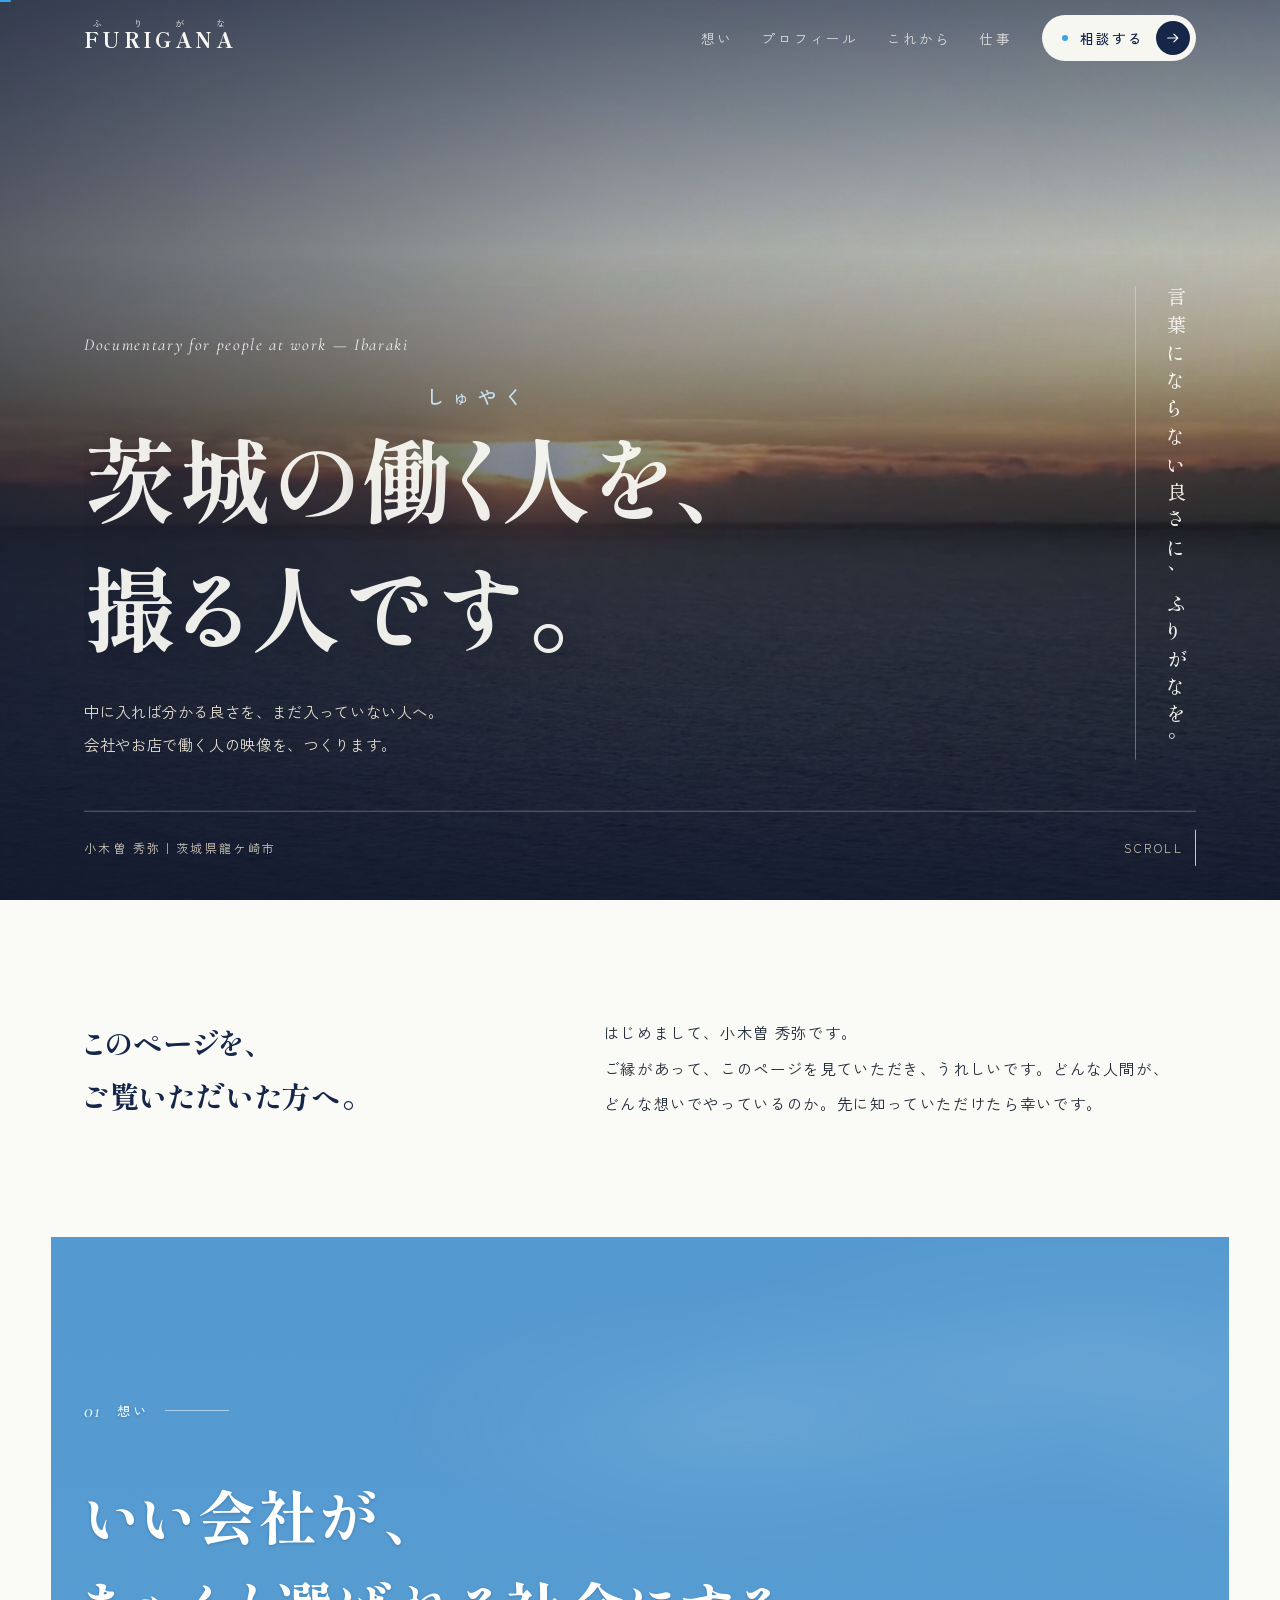
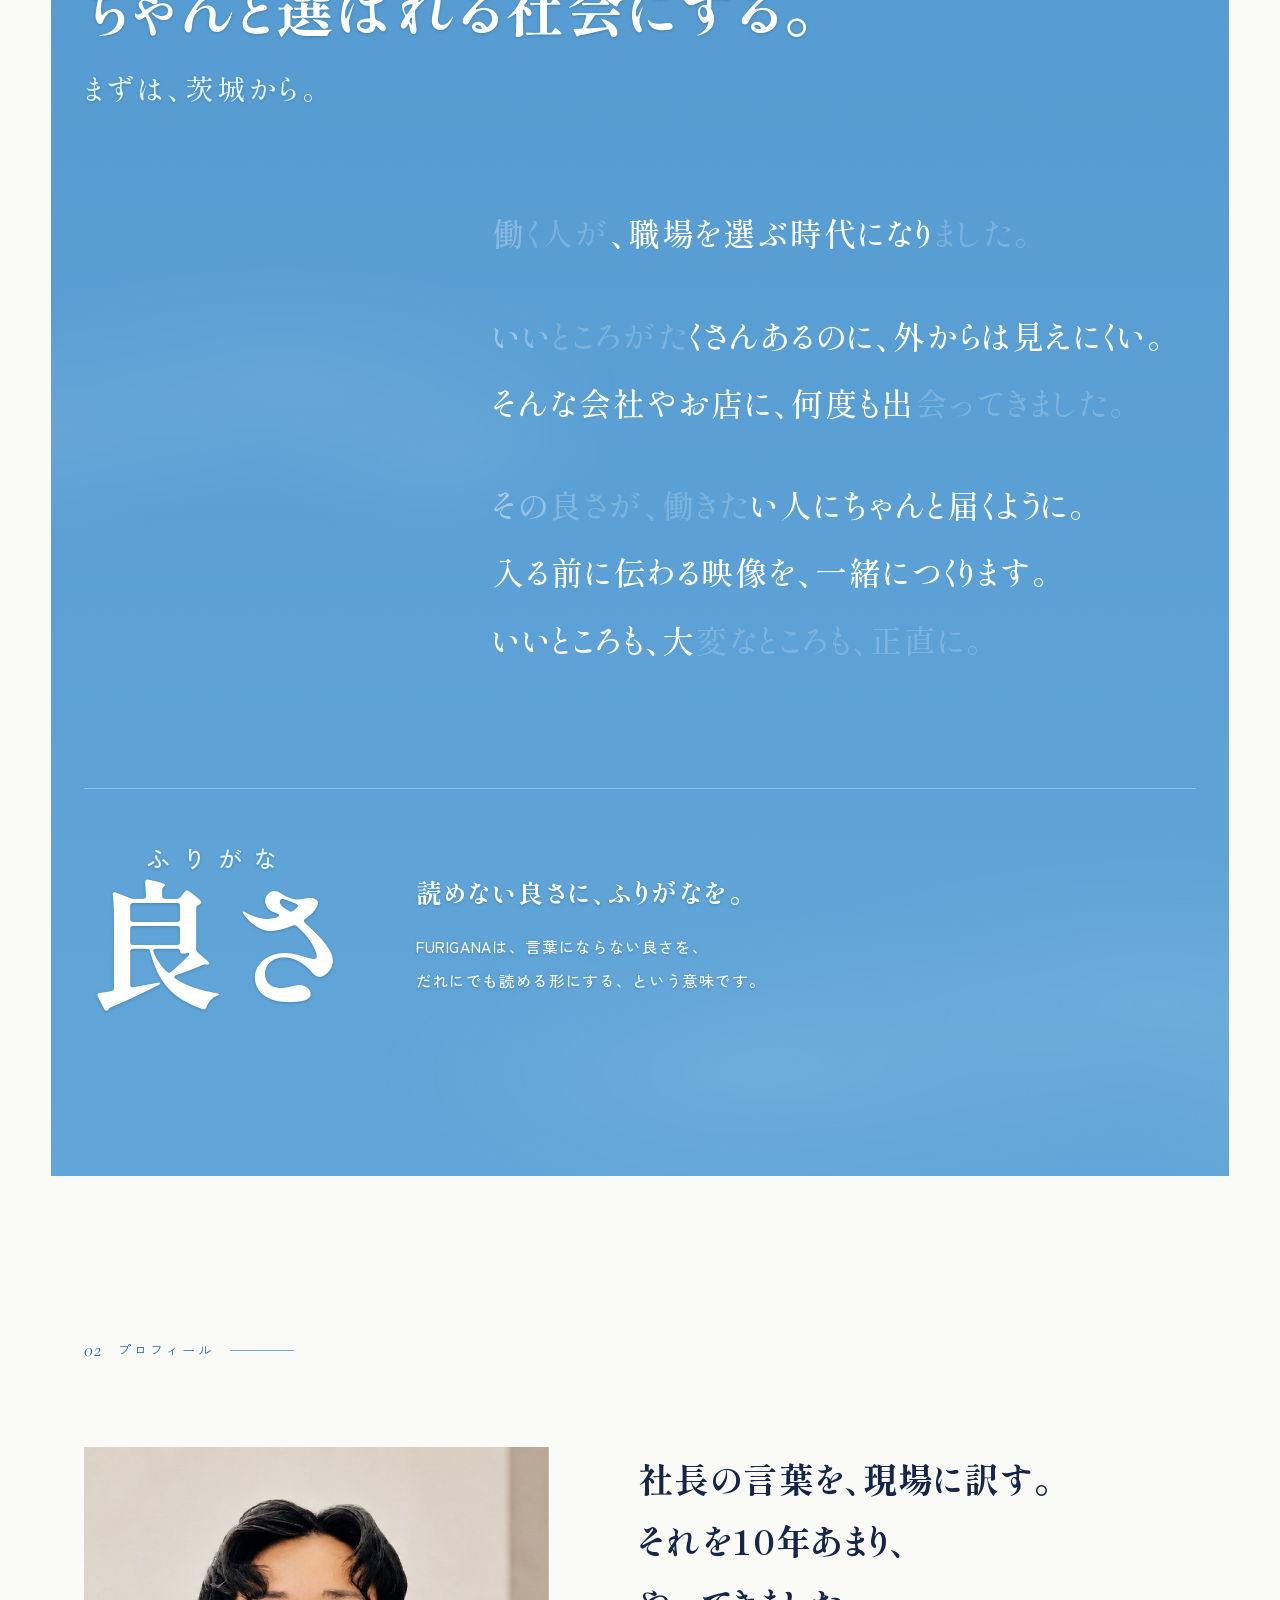
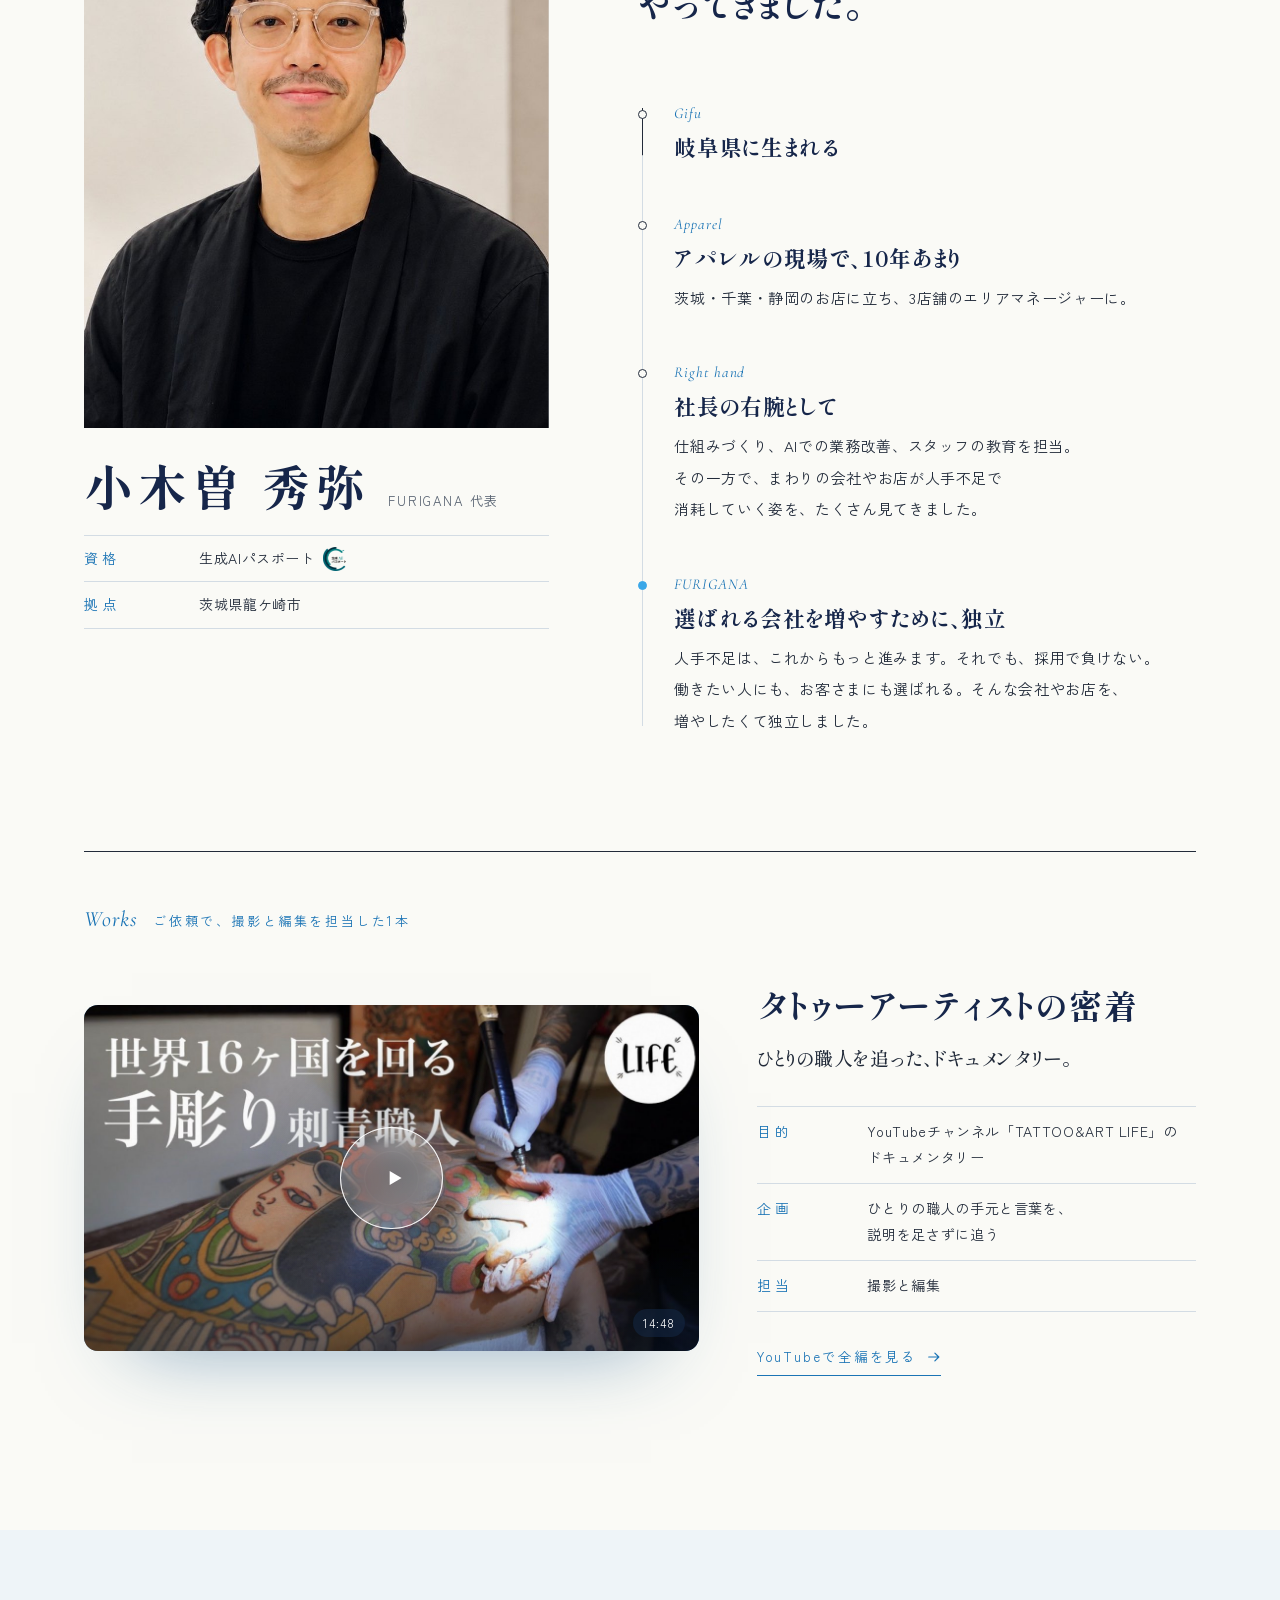
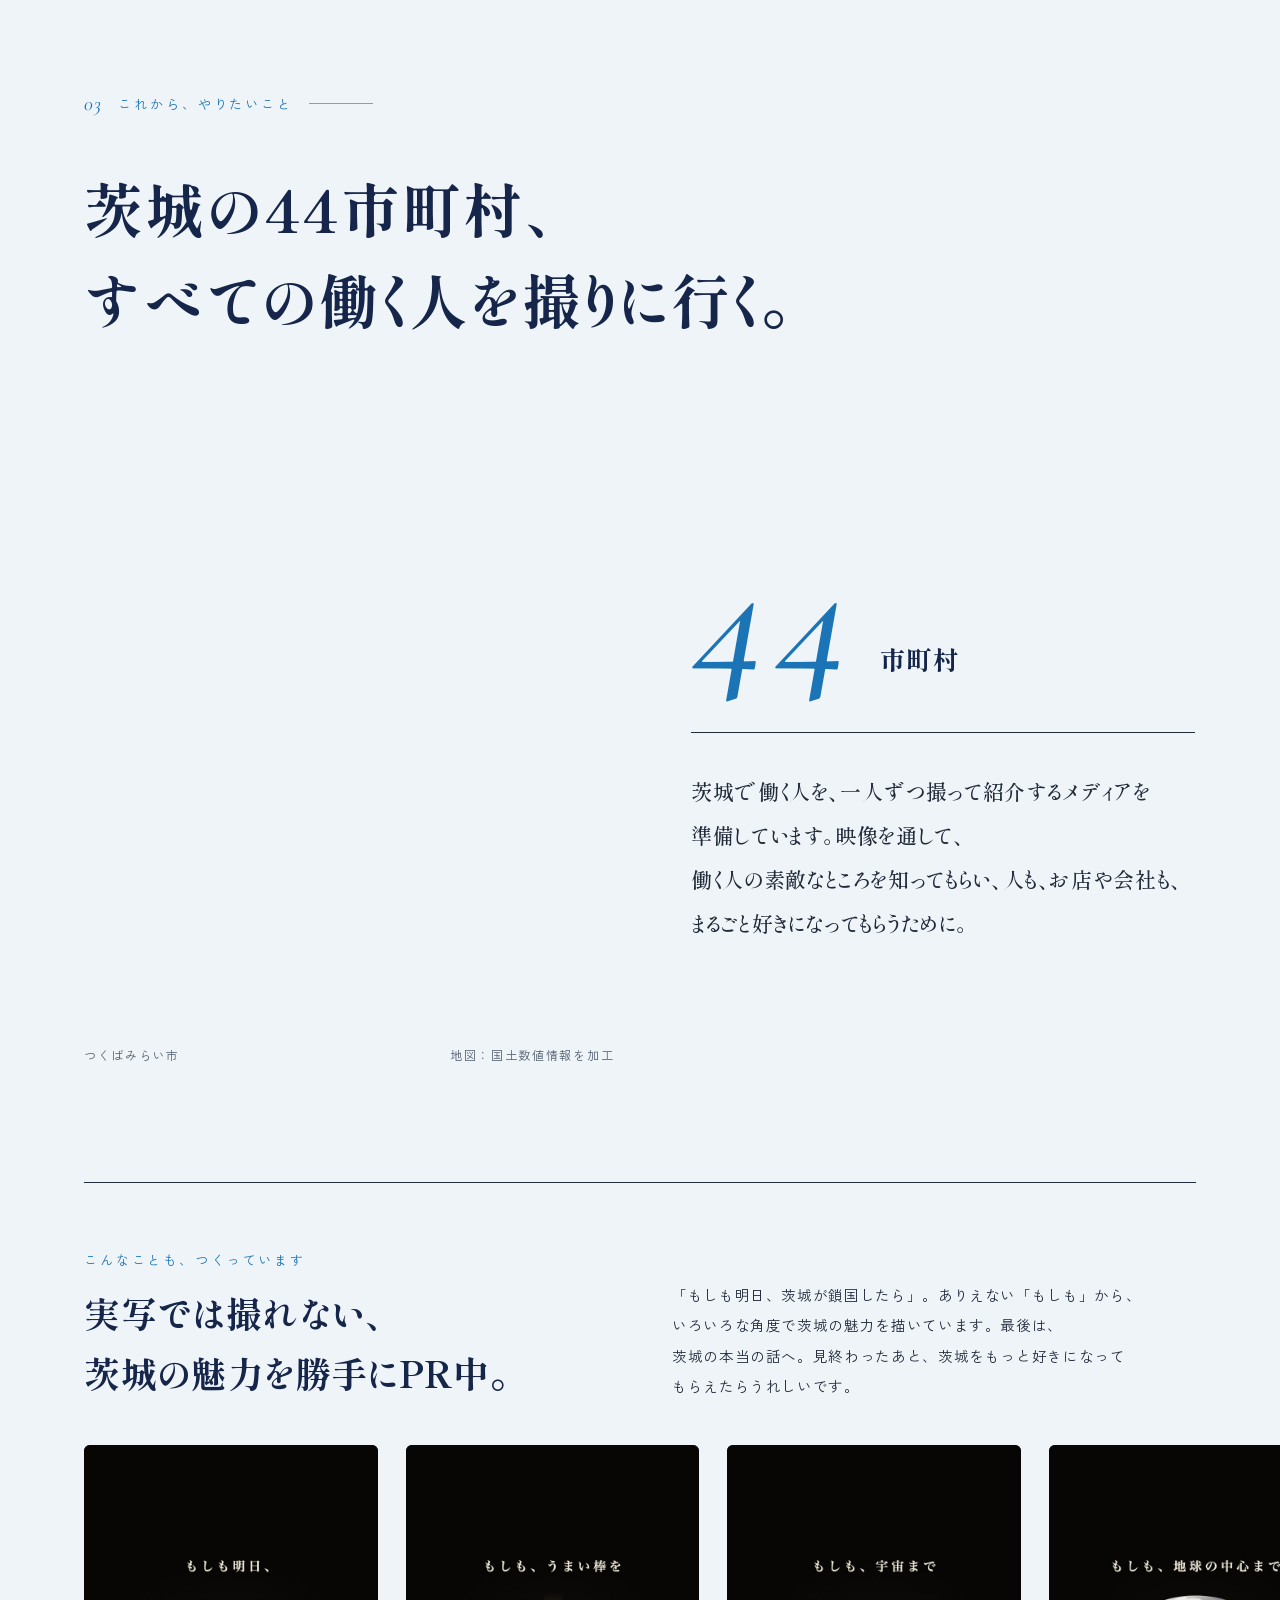
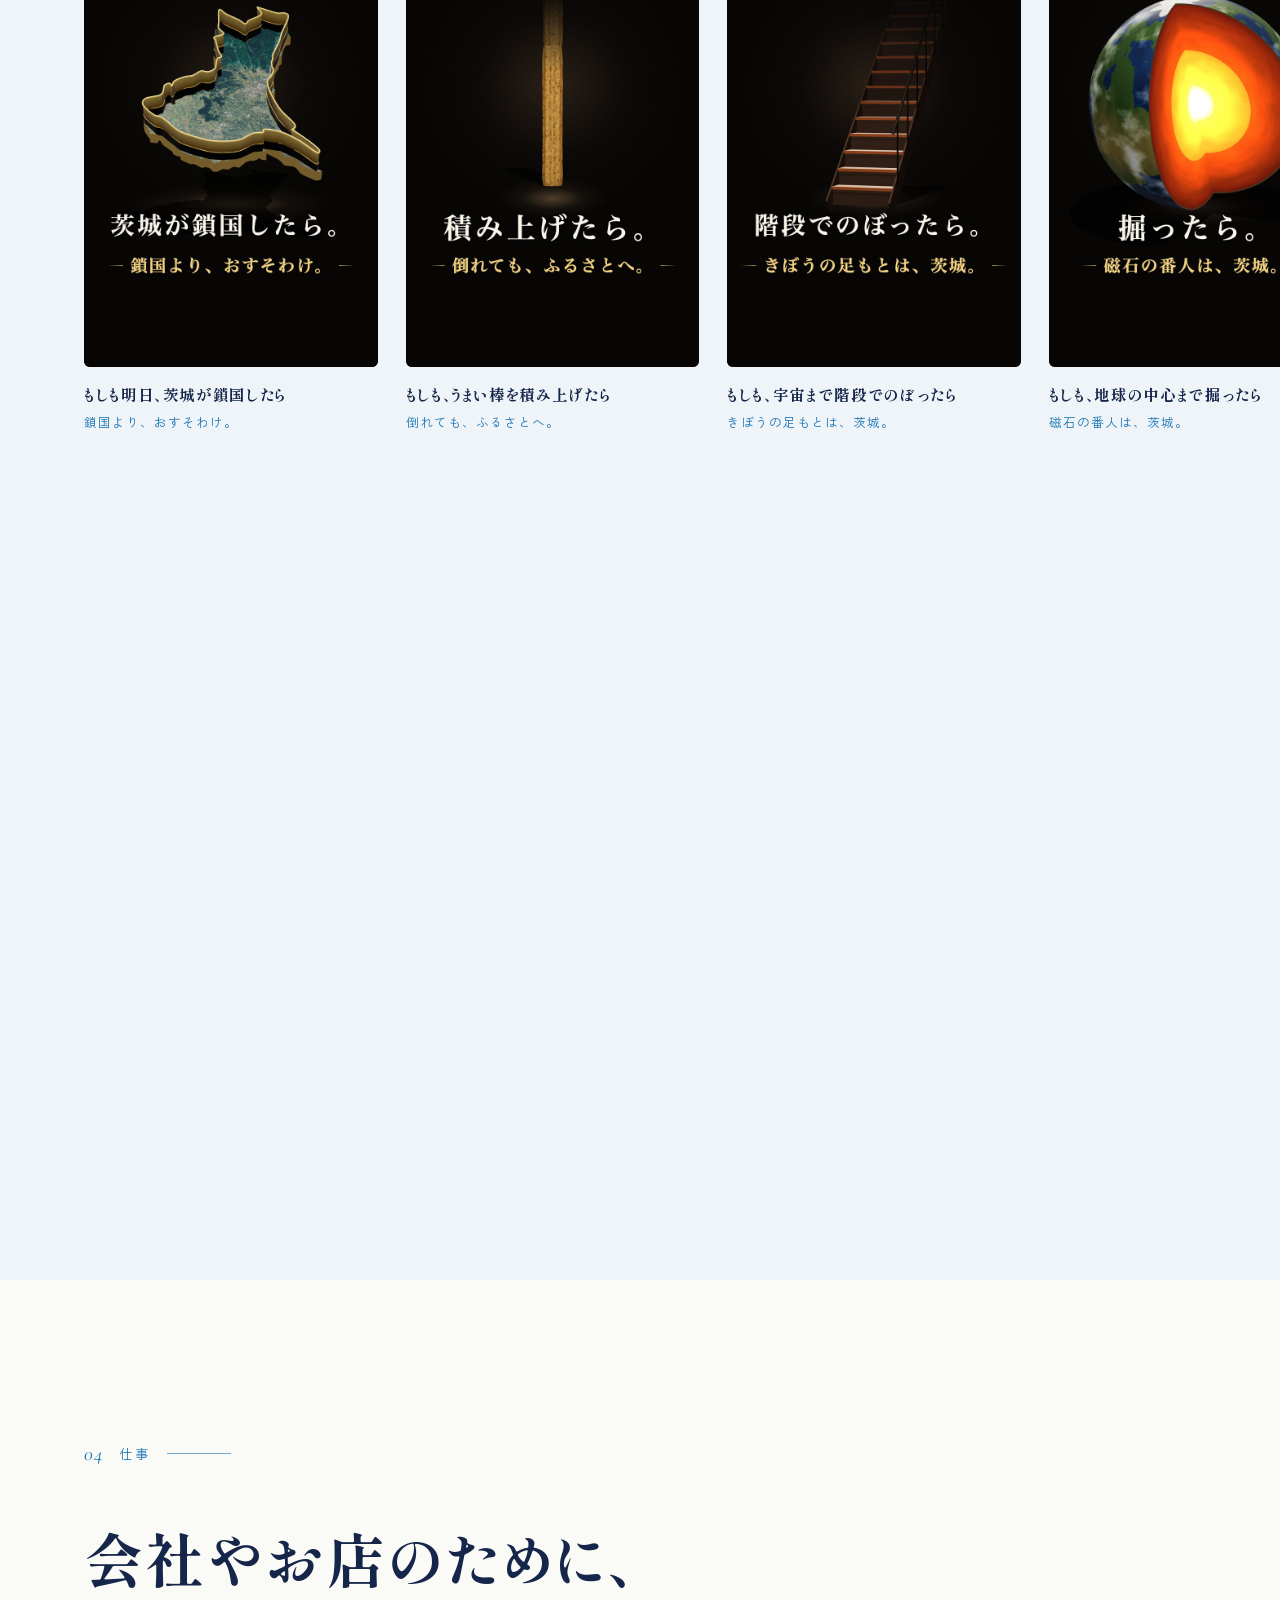
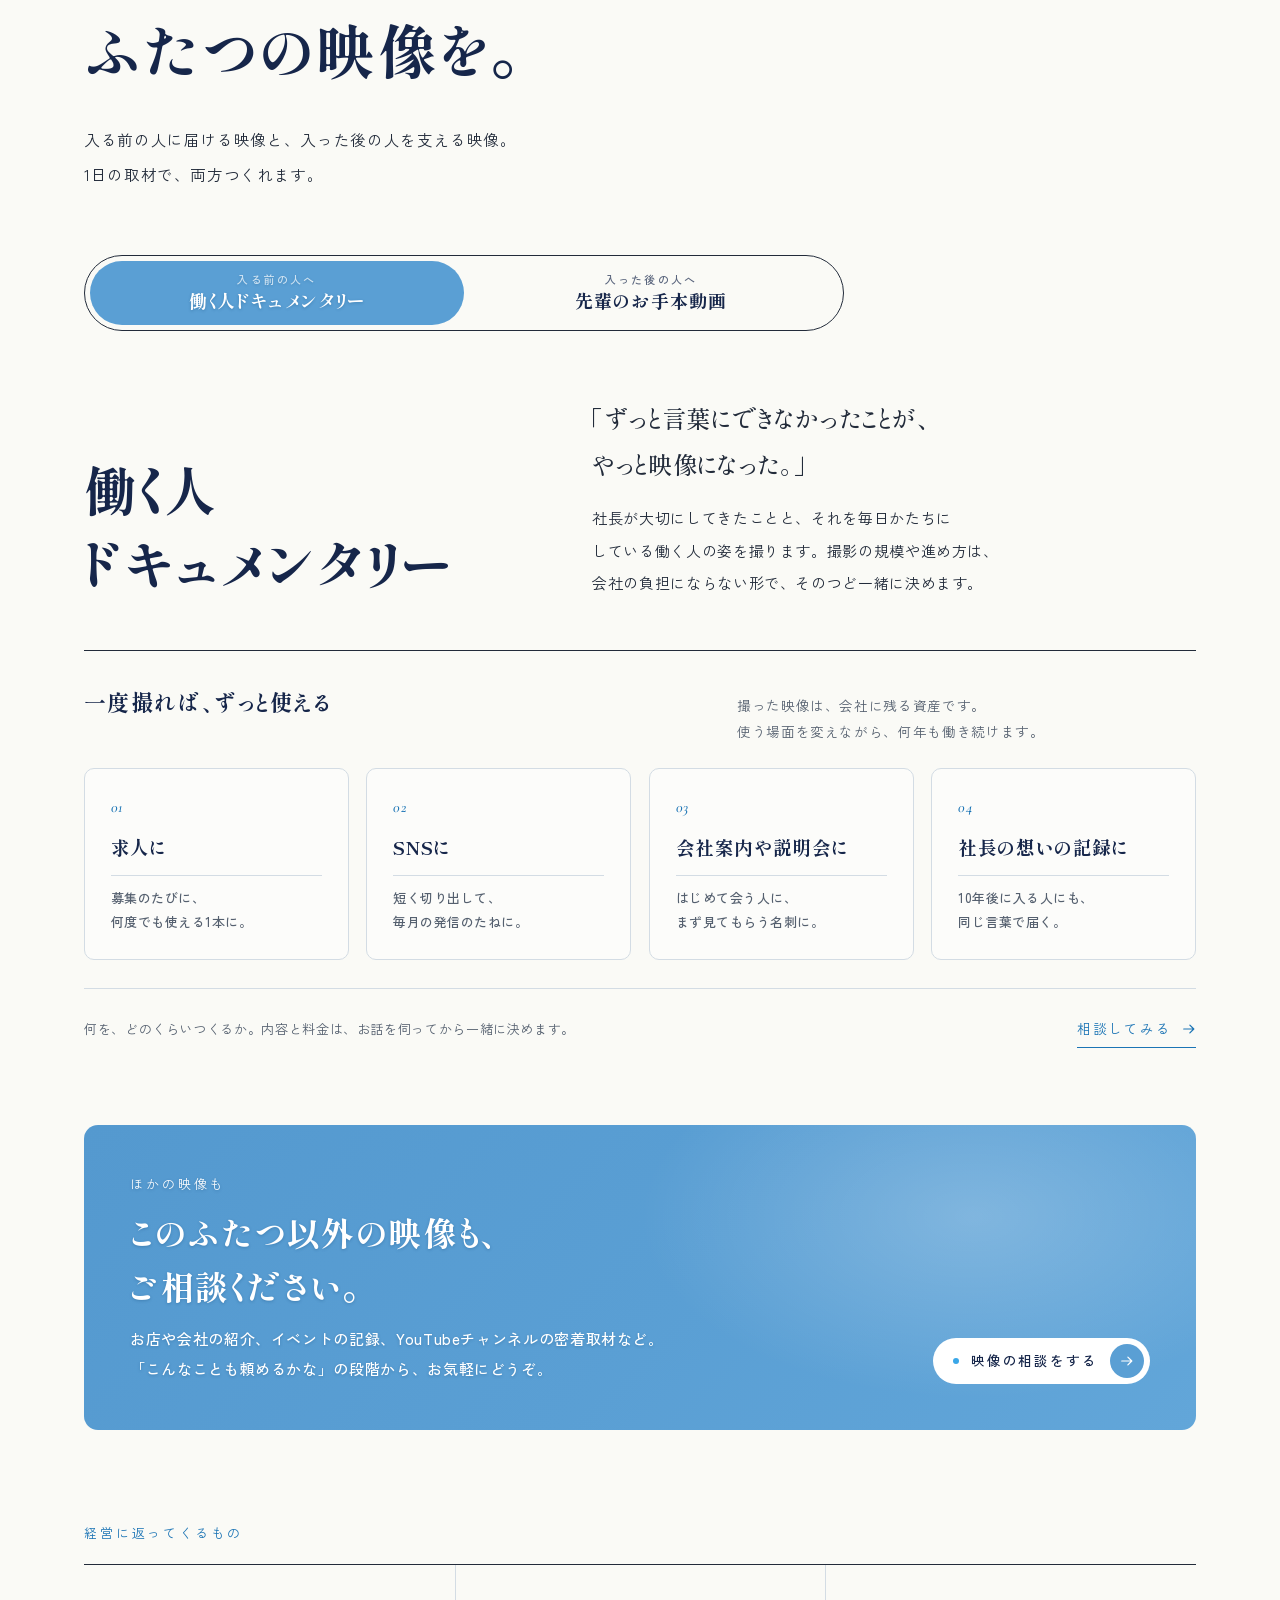
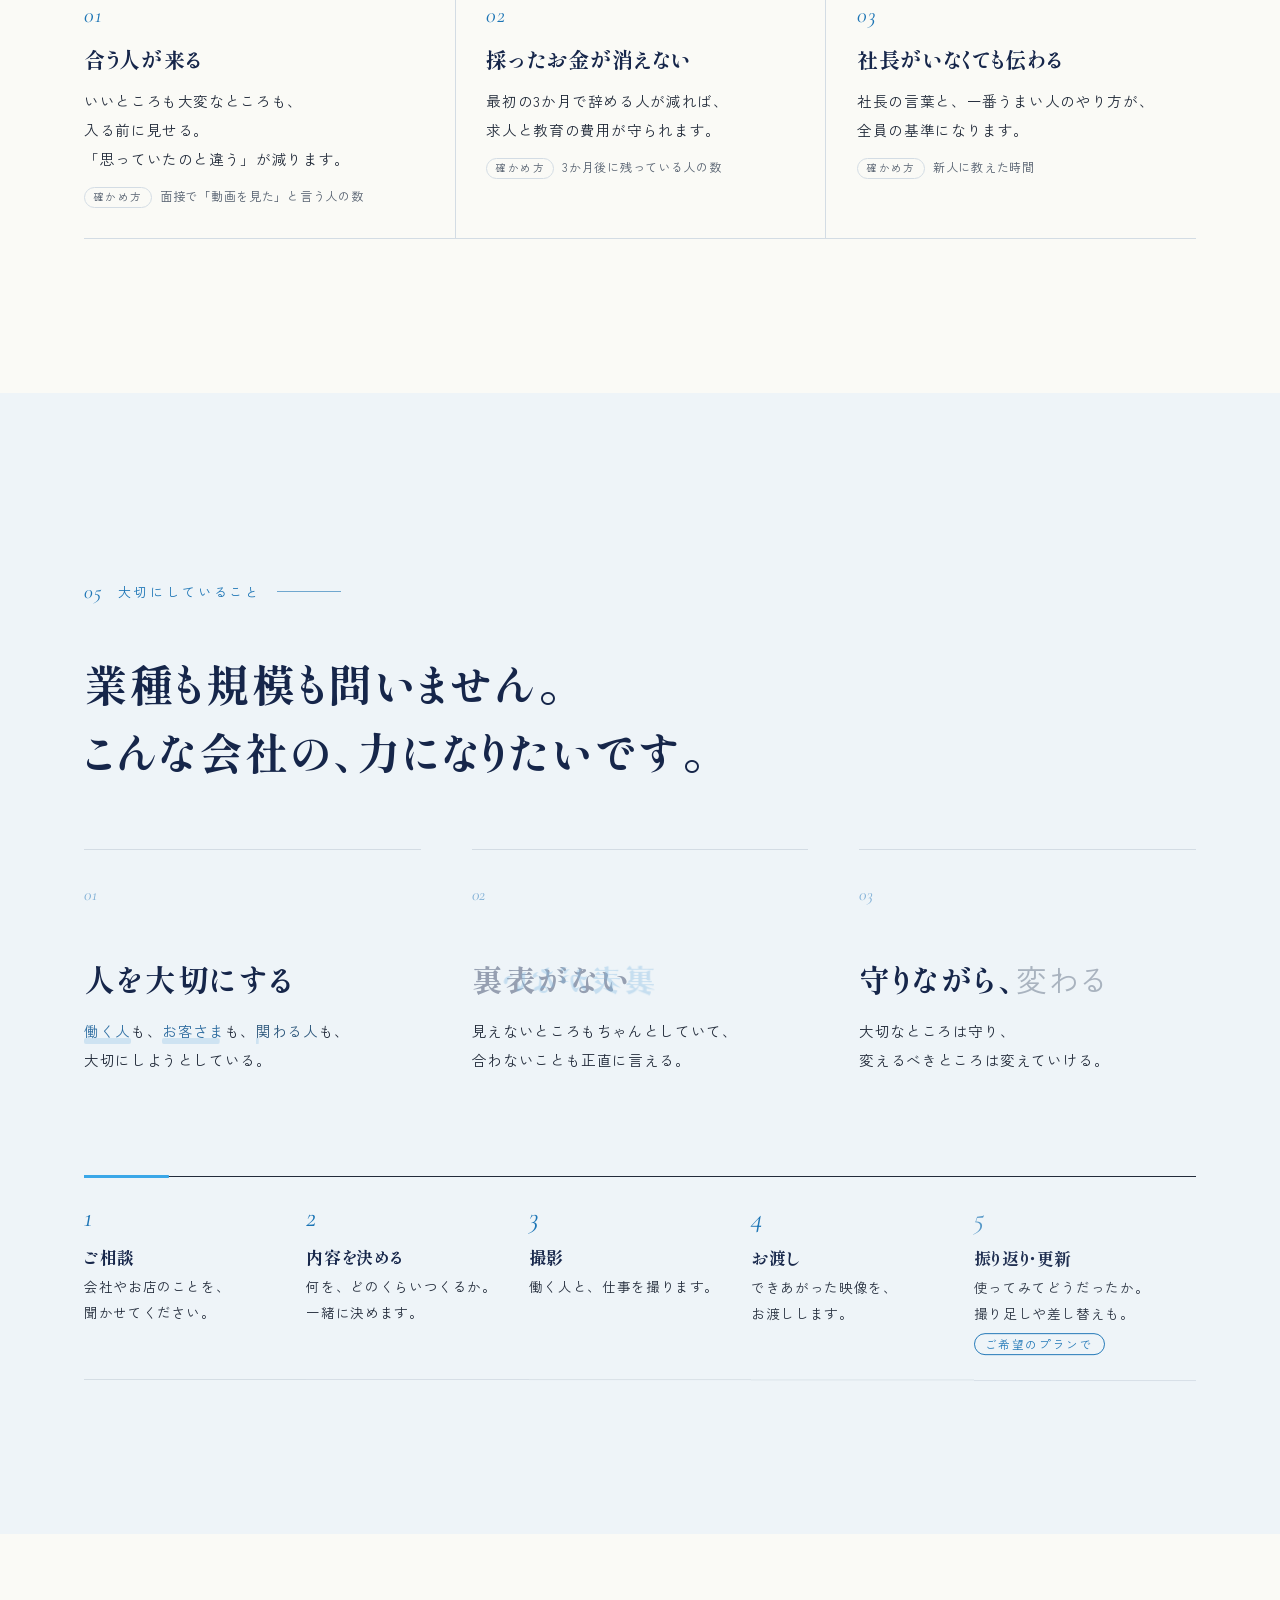
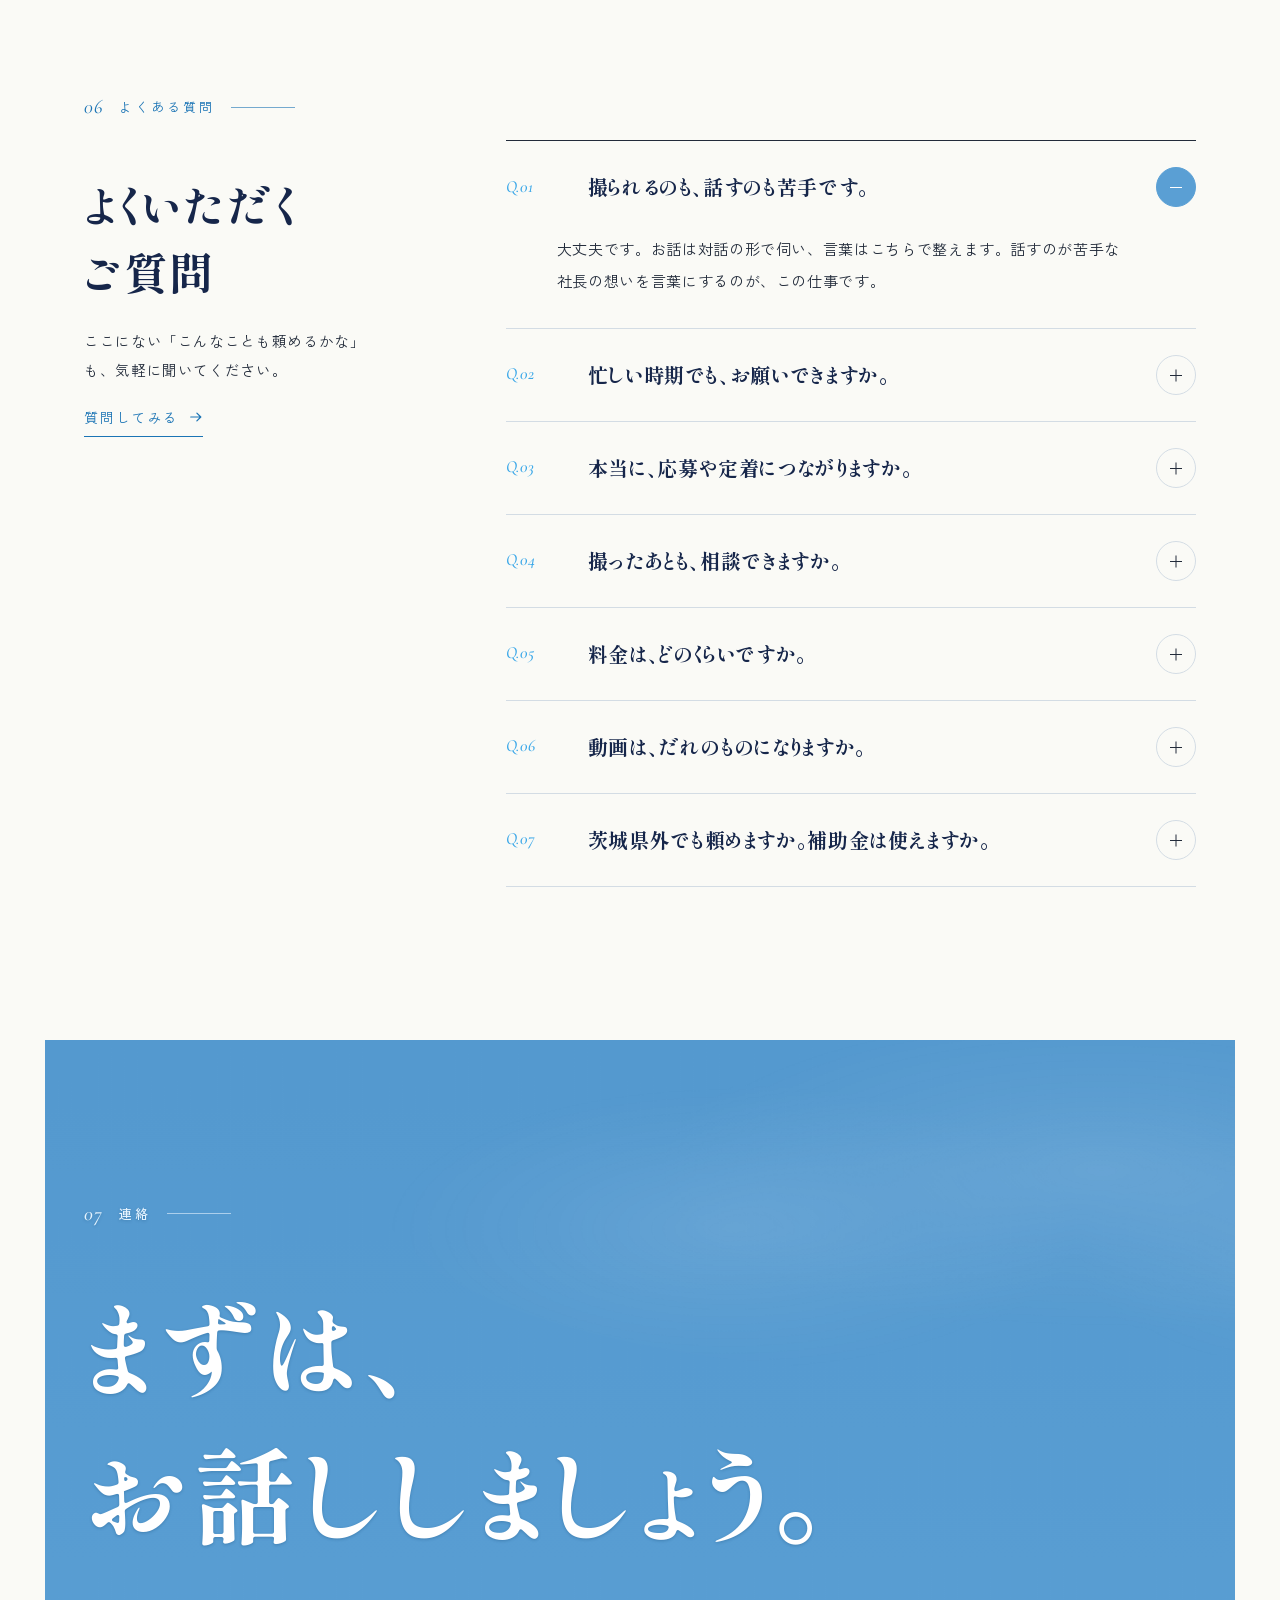
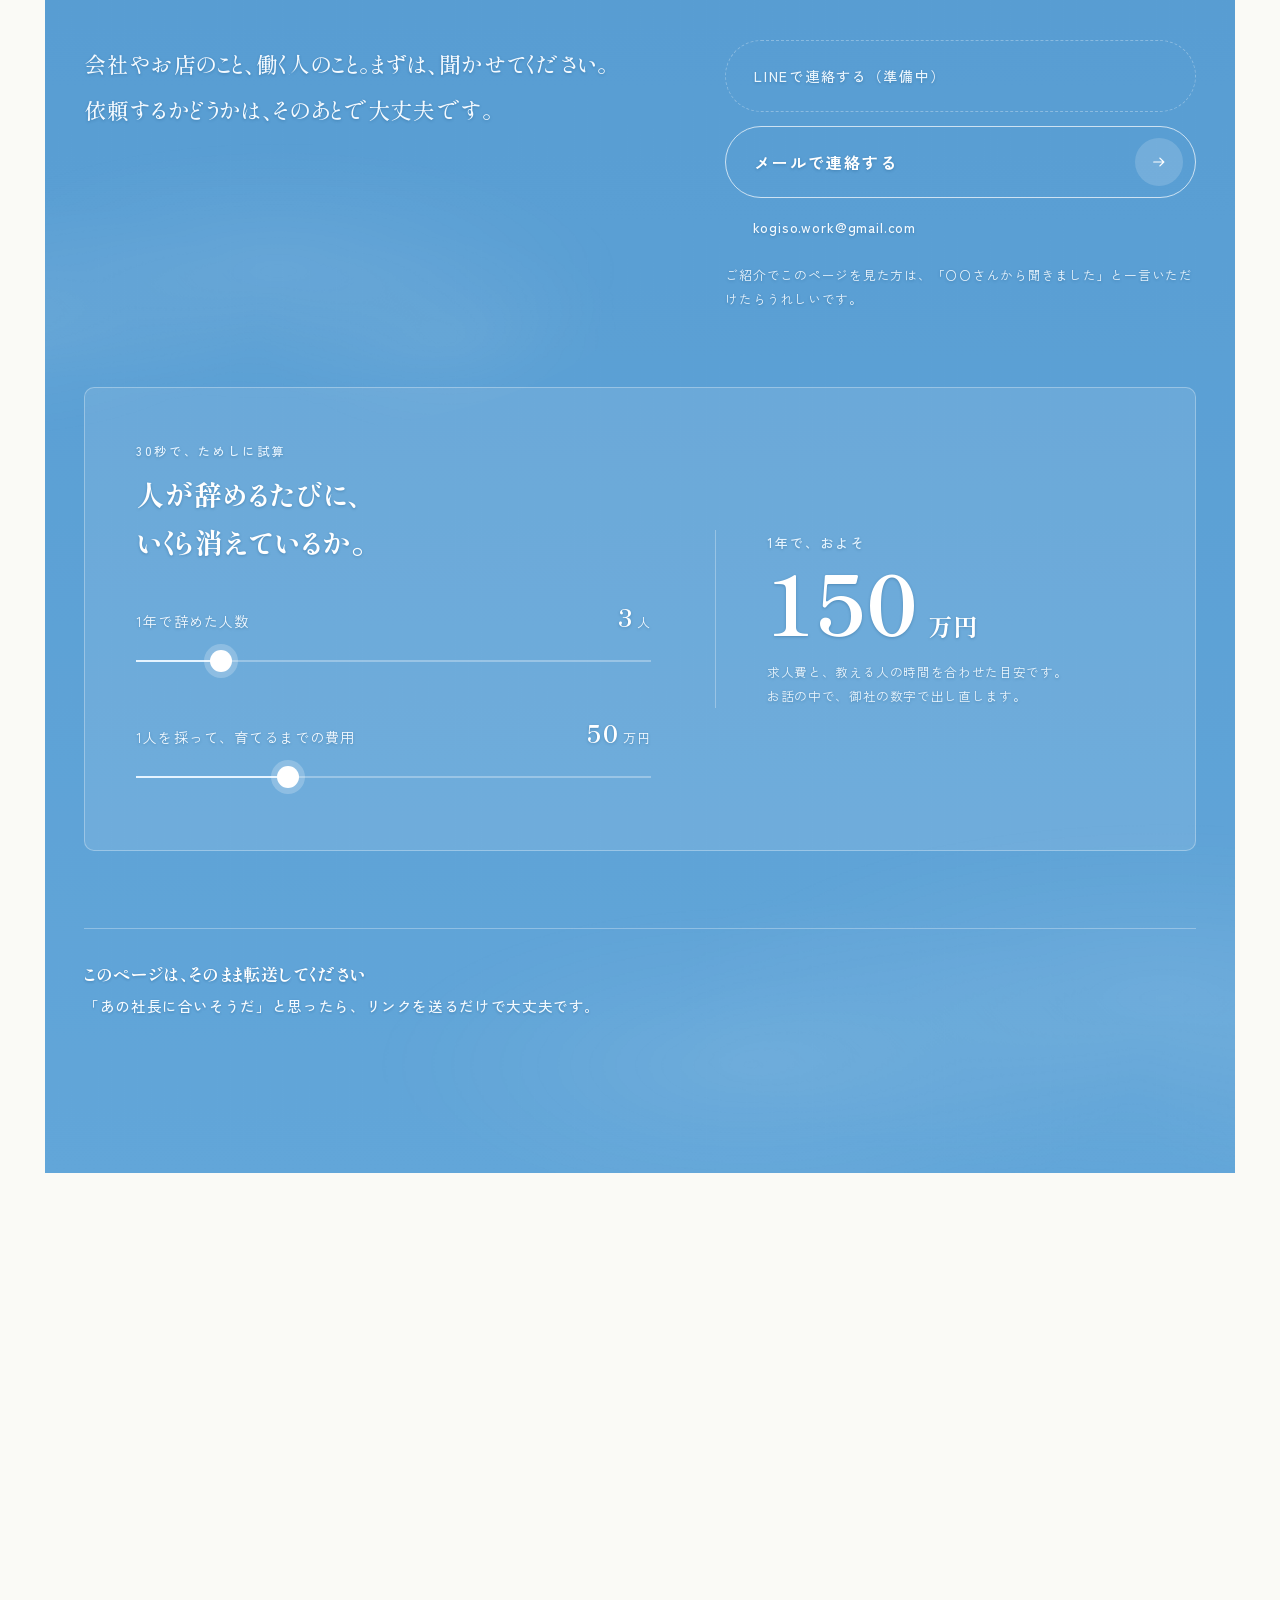
==== commit d774aae8: "Add files via upload" ====
--- a/index.html
+++ b/index.html
@@ -1,12 +1,12 @@
 <!DOCTYPE html>
-<html lang="ja"> <head><meta charset="utf-8"/><meta content="width=device-width, initial-scale=1, viewport-fit=cover" name="viewport"/><title>FURIGANA｜小木曽 秀弥　茨城の働く人を、撮る人です。</title><meta content="茨城県龍ケ崎市を拠点に、会社やお店で働く人の映像をつくります。働く人ドキュメンタリーと、新人のための先輩のお手本動画。いい会社が、ちゃんと選ばれる社会にする。まずは、茨城から。" name="description"/><meta content="FURIGANA｜茨城の働く人を、撮る人です。" property="og:title"/><meta content="言葉にならない良さに、ふりがなを。働く人ドキュメンタリーと、先輩のお手本動画。" property="og:description"/><meta content="website" property="og:type"/><meta content="https://furigana-lp.pages.dev/" property="og:url"/><meta content="summary_large_image" name="twitter:card"/><meta content="https://furigana-lp.pages.dev/images/ogp2.jpg" property="og:image"/><meta content="#5A9FD4" name="theme-color"/><link href="data:image/svg+xml,%3Csvg xmlns='http://www.w3.org/2000/svg' viewBox='0 0 64 64'%3E%3Crect width='64' height='64' rx='14' fill='%235A9FD4'/%3E%3Ctext x='32' y='45' font-size='36' text-anchor='middle' fill='%23FFFFFF' font-family='serif'%3E%E3%81%B5%3C/text%3E%3C/svg%3E" rel="icon"/><link href="https://fonts.googleapis.com" rel="preconnect"/><link crossorigin="" href="https://fonts.gstatic.com" rel="preconnect"/><link href="https://fonts.googleapis.com/css2?family=Shippori+Mincho+B1:wght@500;700;800&amp;family=Zen+Kaku+Gothic+New:wght@400;500;700&amp;family=Cormorant+Garamond:ital,wght@0,500;1,500&amp;display=swap" rel="stylesheet"/><script>
+<html lang="ja"> <head><meta charset="utf-8"/><meta content="width=device-width, initial-scale=1, viewport-fit=cover" name="viewport"/><title>FURIGANA｜小木曽 秀弥　茨城の働く人を、撮る人です。</title><meta content="茨城県龍ケ崎市を拠点に、会社やお店で働く人の映像をつくります。働く人ドキュメンタリーと、新人のための先輩のお手本動画。いい会社が、ちゃんと選ばれる社会にする。まずは、茨城から。" name="description"/><meta content="FURIGANA｜茨城の働く人を、撮る人です。" property="og:title"/><meta content="言葉にならない良さに、ふりがなを。働く人ドキュメンタリーと、先輩のお手本動画。" property="og:description"/><meta content="website" property="og:type"/><meta content="https://furigana-lp.pages.dev/" property="og:url"/><meta content="summary_large_image" name="twitter:card"/><meta content="https://furigana-lp.pages.dev/images/ogp2.jpg" property="og:image"/><meta content="#5A9FD4" name="theme-color"/><link href="/apple-touch-icon.png" rel="icon" type="image/png"/><link href="/apple-touch-icon.png" rel="apple-touch-icon"/><link href="https://fonts.googleapis.com" rel="preconnect"/><link crossorigin="" href="https://fonts.gstatic.com" rel="preconnect"/><link href="https://fonts.googleapis.com/css2?family=Shippori+Mincho+B1:wght@500;700;800&amp;family=Zen+Kaku+Gothic+New:wght@400;500;700&amp;family=Cormorant+Garamond:ital,wght@0,500;1,500&amp;display=swap" rel="stylesheet"/><script>
   if (!window.matchMedia('(prefers-reduced-motion: reduce)').matches) {
     document.documentElement.classList.add('js-motion');
     // 万一スクリプトが動かなくても、ページが隠れたままにならないように
     setTimeout(function () { if (!window.__ready) document.documentElement.classList.remove('js-motion'); }, 5000);
   }
 </script><style>:root{--paper:#fafaf6;--paper2:#eef4f8;--paper3:#e1eaf0;--ink:#222b3a;--sub:#55606f;--rule:#d3dce4;--indigo:#16264a;--indigoRule:#ffffff4d;--night:#131a30;--sky:#5a9fd4;--skyA:#5499cf;--skyB:#62a6d9;--sky2:#5197ce;--skyV:#3aa7e8;--onSoft:#f4faff;--onMute:#eaf5fd;--copper:#1b74b5;--copperL:#bfe3f8;--cream:#fafaf6;--mincho:"Shippori Mincho B1","Hiragino Mincho ProN","Yu Mincho",serif;--gothic:"Zen Kaku Gothic New","Hiragino Sans","Yu Gothic",sans-serif;--latin:"Cormorant Garamond",Georgia,serif;--pad:clamp(20px,5vw,64px);--ease:cubic-bezier(.2,.7,.2,1);--io:cubic-bezier(.76,0,.24,1)}*,:before,:after{box-sizing:border-box}html{-webkit-text-size-adjust:100%}html.lenis,html.lenis body{height:auto}.lenis.lenis-smooth{scroll-behavior:auto!important}.lenis.lenis-stopped{overflow:hidden}body{background:var(--paper);color:var(--ink);font-family:var(--gothic);letter-spacing:.04em;font-feature-settings:"palt" 1;-webkit-font-smoothing:antialiased;text-rendering:optimizelegibility;margin:0;font-size:16px;line-height:2;overflow-x:hidden}body:before{content:"";pointer-events:none;z-index:100;opacity:.3;mix-blend-mode:multiply;background-image:url("data:image/svg+xml,%3Csvg xmlns='http://www.w3.org/2000/svg' width='180' height='180'%3E%3Cfilter id='n'%3E%3CfeTurbulence type='fractalNoise' baseFrequency='.85' numOctaves='3' stitchTiles='stitch'/%3E%3CfeColorMatrix values='0 0 0 0 .35 0 0 0 0 .3 0 0 0 0 .2 0 0 0 .22 0'/%3E%3C/filter%3E%3Crect width='100%25' height='100%25' filter='url(%23n)'/%3E%3C/svg%3E");position:fixed;inset:0}a{color:inherit}img{max-width:100%;display:block}p{margin:0}h1,h2,h3,h4{font-weight:inherit;margin:0}button{font:inherit;color:inherit;cursor:pointer;background:0 0;border:0;padding:0}ruby rt{font-family:var(--gothic);color:var(--copper);letter-spacing:.2em;font-weight:500}::selection{background:var(--copperL);color:var(--indigo)}:focus-visible{outline:2px solid var(--copper);outline-offset:3px}.wrap{max-width:1240px;padding-inline:var(--pad);margin-inline:auto}.latin{font-family:var(--latin);letter-spacing:.04em;font-style:italic}.eyebrow{letter-spacing:.22em;color:var(--copper);align-items:center;gap:16px;font-size:13px;display:flex}.eyebrow:after{content:"";opacity:.6;background:currentColor;flex:0 0 64px;height:1px}.eyebrow .num{font-family:var(--latin);letter-spacing:.06em;font-size:20px;font-style:italic}.dark .eyebrow{color:var(--copperL)}.line{margin-top:-.18em;padding-top:.18em;display:block;overflow:hidden}.line>span{display:inline-block}.intro{z-index:200;color:#fff;pointer-events:none;justify-content:center;align-items:center;display:none;position:fixed;inset:0}.js-motion .intro{pointer-events:auto;display:flex}.intro-p{background:var(--sky);will-change:transform;height:50.5%;position:absolute;left:0;right:0}.intro-top{top:0}.intro-bot{bottom:0}.intro-logo{z-index:1;text-shadow:0 1px 3px #1446734d;flex-direction:column;align-items:center;display:flex;position:relative}.intro b{font-family:var(--mincho);letter-spacing:.22em;margin-right:-.22em;font-size:clamp(30px,4.4vw,52px);font-weight:800}.intro .im{vertical-align:bottom;padding-top:.1em;display:inline-block;overflow:hidden}.intro .im>span{display:inline-block}.js-motion .intro .im>span{transform:translateY(110%)}.js-motion .intro rt span{opacity:0}.js-motion .intro-tag{visibility:hidden}.intro rt{font-family:var(--gothic);letter-spacing:.9em;color:#fff;opacity:.95;font-size:.3em;font-weight:500}.intro rt span{display:inline-block}.intro-line{background:#ffffff47;width:clamp(140px,16vw,220px);height:1px;margin-top:22px;display:block;overflow:hidden}.intro-line i{transform-origin:0;background:#fff;height:100%;display:block;transform:scaleX(0)}.intro-tag{font-family:var(--mincho);letter-spacing:.24em;margin-top:18px;font-size:clamp(13px,1.2vw,15px);font-weight:500}.intro-tag span{display:inline-block}.dark,.menu,.intro,.recommend,.card.is-pick,footer{--cream:#fff;--copper:#e6f4ff;--copperL:#e6f4ff}.wb{display:inline-block}:lang(ja) p,:lang(ja) h1,:lang(ja) h2,:lang(ja) h3,:lang(ja) h4,:lang(ja) dd,:lang(ja) li,:lang(ja) figcaption,:lang(ja) .tab,:lang(ja) .card em,:lang(ja) .card b,:lang(ja) summary{word-break:keep-all;text-wrap:pretty;overflow-wrap:anywhere;line-break:strict}.cursor{will-change:transform;z-index:150;pointer-events:none;background:var(--skyV);min-width:10px;height:10px;color:var(--indigo);letter-spacing:.14em;white-space:nowrap;transition:height .35s var(--ease),min-width .35s var(--ease),padding .35s var(--ease),background .35s,opacity .3s;opacity:0;border-radius:999px;justify-content:center;align-items:center;font-size:12px;font-weight:500;display:none;position:fixed;top:0;left:0;transform:translate(-50%,-50%)}.cursor.on{opacity:1}.cursor:not(.is-link):not(.has-label){box-shadow:0 0 0 2px #ffffffd9}.cursor.is-link{background:#3aa7e833;border:1px solid #ffffffb3;min-width:44px;height:44px}.cursor.has-label{background:var(--cream);height:38px;padding:0 16px;box-shadow:0 6px 24px #131a3038}@media (hover:hover) and (pointer:fine){.js-motion .cursor{display:flex}}.progress{z-index:60;background:var(--skyV);transform-origin:0;height:2px;position:fixed;top:0;left:0;right:0;transform:scaleX(0)}.nav{z-index:50;color:var(--cream);border-bottom:1px solid #0000;transition:background .5s,color .5s,border-color .5s;position:fixed;top:0;left:0;right:0}.nav.is-scrolled{color:var(--indigo);background:#fafaf6f5;border-bottom-color:#d3dce4cc}.nav.menu-open{color:#fff;-webkit-backdrop-filter:none;background:0 0;border-bottom-color:#0000}.nav .wrap{justify-content:space-between;align-items:center;gap:16px;height:76px;display:flex}.brand{align-items:baseline;text-decoration:none;display:flex}.brand b{font-family:var(--mincho);letter-spacing:.16em;font-size:21px;font-weight:800;line-height:1.6}.brand rt{color:currentColor;opacity:.7;font-size:9px}.nav-r{align-items:center;gap:clamp(20px,2.4vw,36px);display:flex}.nav ul{letter-spacing:.16em;align-items:center;gap:clamp(20px,2.2vw,32px);margin:0;padding:0;font-size:13.5px;list-style:none;display:flex}.nav ul a{opacity:.82;padding:8px 0;text-decoration:none;transition:opacity .3s;position:relative}.nav ul a:hover,.nav ul a.is-active{opacity:1}.nav ul a:after{content:"";transform-origin:100%;height:1px;transition:transform .5s var(--ease);background:currentColor;position:absolute;bottom:2px;left:0;right:0;transform:scaleX(0)}.nav ul a:hover:after,.nav ul a.is-active:after{transform-origin:0;transform:scaleX(1)}.pill{letter-spacing:.14em;white-space:nowrap;background:var(--cream);height:46px;color:var(--indigo);transition:background .4s,color .4s,transform .4s var(--ease);border-radius:999px;align-items:center;gap:12px;padding:0 6px 0 20px;font-size:13.5px;font-weight:500;text-decoration:none;display:inline-flex}.pill .dot{background:var(--skyV);border-radius:50%;width:6px;height:6px;animation:2.4s ease-out infinite dot;box-shadow:0 0 #3aa7e880}@keyframes dot{0%{box-shadow:0 0 #3aa7e88c}70%,to{box-shadow:0 0 0 9px #3aa7e800}}.pill .arr{background:var(--indigo);width:34px;height:34px;color:var(--cream);border-radius:50%;place-items:center;transition:background .4s,color .4s;display:grid;overflow:hidden}.pill .arr svg{transition:transform .5s var(--ease)}.pill:hover .arr svg{transform:translate(3px)}.pill:hover{background:var(--copperL)}.nav.is-scrolled:not(.menu-open) .pill{background:var(--sky);color:#fff}.nav.is-scrolled:not(.menu-open) .pill .arr{color:var(--sky);background:#fff}.nav.is-scrolled:not(.menu-open) .pill .dot{background:#fff}.nav.is-scrolled:not(.menu-open) .pill:hover{background:var(--sky2)}.menu-btn{opacity:.9;border:1px solid;border-radius:50%;width:46px;height:46px;display:none;position:relative}.menu-btn i{height:1px;transition:transform .5s var(--ease),top .5s var(--ease);background:currentColor;position:absolute;left:14px;right:14px}.menu-btn i:first-child{top:19px}.menu-btn i:last-child{top:26px}.menu-open .menu-btn i:first-child{top:22px;transform:rotate(45deg)}.menu-open .menu-btn i:last-child{top:22px;transform:rotate(-45deg)}.menu{z-index:49;background:var(--sky);color:var(--cream);padding:96px var(--pad) 40px;clip-path:inset(0 0 100%);visibility:hidden;transition:clip-path .8s var(--io),visibility 0s .8s;flex-direction:column;justify-content:center;display:flex;position:fixed;inset:0}.menu.is-open{clip-path:inset(0);visibility:visible;transition:clip-path .8s var(--io)}.menu a{border-bottom:1px solid var(--indigoRule);font-family:var(--mincho);letter-spacing:.1em;opacity:0;transition:opacity .6s,transform .8s var(--ease);align-items:baseline;gap:18px;padding:14px 0;font-size:30px;font-weight:700;text-decoration:none;display:flex;transform:translateY(18px)}.menu.is-open a{opacity:1;transform:none}.menu a:first-child{transition-delay:.25s}.menu a:nth-child(2){transition-delay:.31s}.menu a:nth-child(3){transition-delay:.37s}.menu a:nth-child(4){transition-delay:.43s}.menu a:nth-child(5){transition-delay:.49s}.menu a .latin{color:var(--copperL);font-size:16px;font-weight:500}.menu p{letter-spacing:.2em;color:var(--onMute);margin-top:32px;font-size:12.5px}@media (width<=860px){.nav ul{display:none}.menu-btn{flex:0 0 42px;width:42px;height:42px;display:block}.menu-btn i{left:13px;right:13px}.menu-btn i:first-child{top:17px}.menu-btn i:last-child{top:24px}.menu-open .menu-btn i:first-child,.menu-open .menu-btn i:last-child{top:20px}.nav .wrap{height:68px}.nav-r{gap:10px}.nav .pill{gap:10px;height:42px;padding:0 5px 0 16px;font-size:13px}.nav .pill .arr{width:32px;height:32px}.brand b{font-size:19px}}@media (width<=430px){.nav .pill .dot{display:none}}.hero{height:100svh;min-height:600px;max-height:1100px;color:var(--cream);background:var(--night);align-items:flex-end;display:flex;position:relative;overflow:hidden}.hero-media{will-change:transform;position:absolute;inset:0}.hero-media video{object-fit:cover;width:100%;height:100%;position:absolute;inset:0}.hero:after{content:"";pointer-events:none;background:linear-gradient(90deg,#131a309e 0%,#131a3047 48%,#131a300d 100%),linear-gradient(#131a308c 0%,#131a301a 28%,#131a304d 58%,#131a30e6 100%);position:absolute;inset:0}.hero-inner{z-index:2;width:100%;padding-bottom:clamp(20px,3vw,32px);position:relative}.hero-grid{grid-template-columns:minmax(0,1fr) auto;align-items:end;gap:clamp(32px,6vw,96px);display:grid}.hero-kicker{font-family:var(--latin);color:var(--cream);opacity:.92;letter-spacing:.1em;font-size:clamp(15px,1.3vw,18px);font-style:italic}.hero h1{font-family:var(--mincho);letter-spacing:.03em;text-shadow:0 2px 40px #131a3059;margin-top:clamp(14px,1.6vw,22px);font-size:clamp(40px,7.2vw,108px);font-weight:700;line-height:1.4}.hero h1 rt{letter-spacing:.42em;color:#cfe8fa;font-size:.2em}.hero-lead{color:#ede7d9;max-width:30em;margin-top:clamp(18px,2vw,28px);font-size:clamp(15px,1.2vw,17px);line-height:2.1}.hero-v{writing-mode:vertical-rl;font-family:var(--mincho);letter-spacing:.46em;border-left:1px solid #f3eee366;padding-left:22px;font-size:clamp(17px,1.5vw,21px);font-weight:500;line-height:2}.hero-foot{letter-spacing:.2em;color:#d9d2c2;border-top:1px solid #f3eee359;justify-content:space-between;align-items:center;gap:16px;margin-top:clamp(28px,4vw,52px);padding-top:18px;font-size:12px;display:flex}.scroll-cue{align-items:center;gap:12px;display:flex}.scroll-cue i{transform-origin:top;width:1px;height:36px;animation:cue 2.4s var(--ease) infinite;background:currentColor;display:block}@keyframes cue{0%{transform:scaleY(0)}45%{transform-origin:top;transform:scaleY(1)}55%{transform-origin:bottom;transform:scaleY(1)}to{transform-origin:bottom;transform:scaleY(0)}}@media (width<=760px){.hero-grid{grid-template-columns:1fr}.hero-v{display:none}.hero h1{line-height:1.5}}@media (width<=380px){.hero h1{font-size:9.4vw}}.hero h1 .line>span{white-space:nowrap}.referral{grid-template-columns:minmax(0,1fr) minmax(0,1.3fr);align-items:center;gap:clamp(20px,5vw,80px);padding-block:clamp(72px,9vw,128px);display:grid}.referral h2{font-family:var(--mincho);color:var(--indigo);font-size:clamp(22px,2.3vw,30px);font-weight:700;line-height:1.8}.referral p{font-size:15.5px;line-height:2.3}@media (width<=760px){.referral{grid-template-columns:1fr}}.from{letter-spacing:.16em;color:var(--copper);align-items:center;gap:10px;margin-bottom:14px;font-size:13px;display:inline-flex}.from:before{content:"";background:currentColor;width:28px;height:1px}.from[hidden]{display:none}.sec{padding-block:clamp(96px,12vw,176px)}.dark{background:var(--paper);color:var(--onSoft);position:relative;overflow:hidden}.dark>.sky-fx{background:linear-gradient(180deg,var(--skyA) 0%,var(--sky) 45%,var(--skyB) 100%);transform-origin:50% 0;backface-visibility:hidden}.js-motion main .dark>.sky-fx{will-change:transform}.dark>.wrap{z-index:1;position:relative}.dark,.menu,.recommend,.card.is-pick,footer,.tab.is-on,.nav.is-scrolled:not(.menu-open) .pill{text-shadow:0 1px 3px #14467352}.omoi-body{text-shadow:none}.dark p,.dark li,footer p,.card.is-pick li,.recommend p{font-weight:500}.dark .primary,.recommend .pill,.card .pick{text-shadow:none}.sky-fx{pointer-events:none;z-index:0;position:absolute;inset:0;overflow:hidden}.sky-fx i{will-change:transform;display:block;position:absolute}.sky-fx i:before{content:"";opacity:.5;will-change:transform;background:radial-gradient(closest-side at 30% 60%,#fff3,#ffffff12 55%,#0000 100%),radial-gradient(closest-side at 62% 44%,#ffffff38,#ffffff14 55%,#0000 100%),radial-gradient(closest-side at 80% 66%,#ffffff24,#ffffff0d 55%,#0000 100%);border-radius:50%;position:absolute;inset:-20%}.sky-fx i:first-child{width:min(70vw,900px);height:260px;top:4%;right:-12%}.sky-fx i:nth-child(2){width:min(60vw,720px);height:220px;top:46%;left:-18%}.sky-fx i:nth-child(3){width:min(80vw,1000px);height:300px;bottom:-6%;right:-20%}.sky-fx i:first-child:before{animation:90s linear infinite alternate drift}.sky-fx i:nth-child(2):before{opacity:.38;animation:120s linear infinite alternate-reverse drift}.sky-fx i:nth-child(3):before{opacity:.42;animation:150s linear infinite alternate drift}.sky-fx b{opacity:0;will-change:transform;background:radial-gradient(closest-side,#ffffff21,#0000 100%);border-radius:50%;width:560px;height:560px;margin:-280px 0 0 -280px;transition:opacity .6s;position:absolute;top:0;left:0}.sky-fx.lit b{opacity:1}@keyframes drift{0%{transform:translate(-6%)}to{transform:translate(10%)}}@media (prefers-reduced-motion:reduce){.sky-fx i:before{animation:none}}.tone{background:var(--paper2)}.h2{font-family:var(--mincho);letter-spacing:.04em;color:var(--indigo);margin-top:clamp(28px,3vw,40px);font-size:clamp(30px,4.6vw,64px);font-weight:700;line-height:1.55}.h2.m{font-size:clamp(26px,3.4vw,44px)}.dark .h2{color:var(--cream)}.h2 .sub{color:var(--copper);letter-spacing:.14em;margin-top:.5em;font-size:.48em;font-weight:500;display:block}.dark .h2 .sub{color:var(--copperL)}.lead{max-width:34em;margin-top:28px;font-size:15.5px;line-height:2.2}.omoi-body{max-width:22em;font-family:var(--mincho);letter-spacing:.06em;color:var(--cream);margin-top:clamp(56px,7vw,104px);margin-left:auto;font-size:clamp(20px,2.5vw,34px);font-weight:500;line-height:2.1}.omoi-body p+p{margin-top:1.1em}.furigana-demo{border-top:1px solid var(--indigoRule);grid-template-columns:auto minmax(0,1fr);align-items:center;gap:clamp(24px,5vw,80px);margin-top:clamp(72px,9vw,136px);padding-top:clamp(36px,4vw,56px);display:grid}.furigana-demo .big{font-family:var(--mincho);color:var(--cream);letter-spacing:.06em;font-size:clamp(72px,11vw,168px);font-weight:700;line-height:1.2}.furigana-demo .big rt{color:var(--copperL);letter-spacing:.5em;font-size:.17em}.furigana-demo p{max-width:28em;font-size:15.5px;line-height:2.2}.furigana-demo strong{font-family:var(--mincho);color:var(--cream);letter-spacing:.08em;margin-bottom:12px;font-size:clamp(20px,2vw,26px);font-weight:700;display:block}@media (width<=700px){.furigana-demo{grid-template-columns:1fr}.omoi-body{margin-left:0}}.kogiso-grid{grid-template-columns:minmax(0,5fr) minmax(0,6fr);align-items:start;gap:clamp(40px,7vw,120px);margin-top:clamp(48px,6vw,80px);display:grid}.kogiso-side{position:sticky;top:112px}.portrait{aspect-ratio:4/5;background:var(--paper3);margin:0;position:relative;overflow:hidden}.portrait img{object-fit:cover;width:100%;height:100%;position:absolute;inset:0}.js-motion .portrait{clip-path:inset(0 0 100%)}.name{flex-wrap:wrap;align-items:baseline;gap:18px;margin-top:26px;display:flex}.name b{font-family:var(--mincho);letter-spacing:.1em;color:var(--indigo);font-size:clamp(34px,3.8vw,50px);font-weight:800;line-height:1.3}.name span{color:var(--sub);letter-spacing:.14em;font-size:13px}.creds{border-top:1px solid var(--rule);margin:18px 0 0}.creds div{border-bottom:1px solid var(--rule);grid-template-columns:4.5em minmax(0,1fr);gap:12px;padding:10px 0;font-size:14px;line-height:1.8;display:grid}.creds dt{color:var(--copper);letter-spacing:.3em}.creds div:has(.cred-pass){align-items:center}.cred-pass{align-items:center;gap:8px;display:flex}.cred-pass img{flex:none;width:auto;height:1.7em}.kogiso-lead{font-family:var(--mincho);color:var(--indigo);font-size:clamp(24px,2.7vw,36px);font-weight:700;line-height:1.8}.timeline{margin:clamp(40px,5vw,64px) 0 0;padding:0 0 0 36px;list-style:none;position:relative}.timeline .track{background:var(--rule);width:1px;position:absolute;top:10px;bottom:10px;left:4px}.timeline .fill{background:var(--ink);transform-origin:top;width:1px;position:absolute;top:10px;bottom:10px;left:4px}.timeline li{padding-bottom:clamp(30px,3.6vw,44px);position:relative}.timeline li:last-child{padding-bottom:0}.timeline li:before{content:"";background:var(--paper);border:1px solid var(--ink);border-radius:50%;width:9px;height:9px;position:absolute;top:12px;left:-36px}.timeline li.now:before{background:var(--skyV);border-color:var(--skyV)}.timeline .when{font-family:var(--latin);color:var(--copper);letter-spacing:.06em;font-size:15px;font-style:italic}.timeline h3{font-family:var(--mincho);color:var(--indigo);font-size:clamp(19px,1.7vw,22px);font-weight:700;line-height:1.7}.timeline p:not(.when){margin-top:6px;font-size:15px;line-height:2.1}@media (width<=860px){.kogiso-grid{grid-template-columns:1fr}.kogiso-side{position:static}.portrait{max-width:440px}}.ima-grid{grid-template-columns:minmax(0,1.05fr) minmax(0,1fr);align-items:center;gap:clamp(40px,6vw,104px);margin-top:clamp(48px,6vw,80px);display:grid}.map-wrap{-webkit-user-select:none;user-select:none;-webkit-touch-callout:none;-webkit-tap-highlight-color:transparent;position:relative}@media (hover:none){.map-wrap svg,.map-wrap .map3d{pointer-events:none}}.map-wrap svg{width:100%;height:auto;display:block;overflow:visible}.map-wrap .map3d{touch-action:pan-y;-webkit-tap-highlight-color:transparent;display:block;position:absolute;top:0;left:0}.map-wrap.is-3d svg{visibility:hidden}.map-wrap .city{fill:#1d284706;stroke:var(--ink);stroke-width:.6px;stroke-linejoin:round;transition:fill .4s}.map-wrap .city:hover{fill:#3aa7e829}.map-wrap .home{fill:#3aa7e83d;stroke:var(--copper);stroke-width:1.1px}.home-key{vertical-align:-1px;border:1px solid var(--copper);background:#3aa7e859;width:10px;height:10px;margin-right:8px;display:inline-block}.map-caption{letter-spacing:.14em;color:var(--sub);flex-wrap:wrap;justify-content:space-between;gap:4px 16px;margin-top:16px;font-size:12px;display:flex}.big44{color:var(--indigo);align-items:baseline;gap:14px;display:flex}.big44 b{font-family:var(--latin);color:var(--copper);font-variant-numeric:tabular-nums;min-width:1.05em;font-size:clamp(104px,13vw,184px);font-style:italic;font-weight:500;line-height:.9}.big44 span{font-family:var(--mincho);font-size:clamp(20px,2vw,26px);font-weight:700}.ima-lead{border-top:1px solid var(--ink);font-family:var(--mincho);max-width:24em;margin-top:clamp(24px,3vw,40px);padding-top:clamp(24px,3vw,36px);font-size:clamp(17px,1.7vw,21px);font-weight:500;line-height:2.1}.acts{border-top:1px solid var(--ink);margin:clamp(32px,4vw,48px) 0 0;padding:0;list-style:none}.acts li{border-bottom:1px solid var(--rule);grid-template-columns:52px minmax(0,1fr);gap:6px 16px;padding:24px 0;display:grid}.acts .n{font-family:var(--latin);color:var(--copper);font-size:22px;font-style:italic;line-height:1.6}.acts h3{font-family:var(--mincho);color:var(--indigo);font-size:19px;font-weight:700;line-height:1.7}.acts p{grid-column:2;font-size:14.5px;line-height:2}.acts .tag{letter-spacing:.18em;color:var(--copper);border:1px solid;border-radius:999px;grid-column:2;justify-self:start;margin-top:4px;padding:1px 12px;font-size:11.5px;text-decoration:none}@media (width<=900px){.ima-grid{grid-template-columns:1fr}}.ig{border-top:1px solid var(--ink);margin-top:clamp(80px,9vw,136px);padding-top:clamp(40px,5vw,64px)}.ig-head{grid-template-columns:minmax(0,1fr) minmax(0,1fr);align-items:end;gap:20px clamp(32px,5vw,80px);display:grid}.ig-k{letter-spacing:.22em;color:var(--copper);font-size:13px}.ig-head h3{font-family:var(--mincho);color:var(--indigo);margin-top:10px;font-size:clamp(24px,2.8vw,36px);font-weight:700;line-height:1.65}.ig-d{font-size:14.5px;line-height:2.1}.ig-row{grid-template-columns:repeat(4,minmax(0,1fr));gap:clamp(12px,1.8vw,24px);margin-top:clamp(28px,3.4vw,44px);display:grid}.ig-card{color:inherit;text-decoration:none;display:block}.ig-img{aspect-ratio:9/16;background:var(--night);border-radius:6px;display:block;position:relative;overflow:hidden}.ig-img img,.ig-img video{object-fit:cover;width:100%;height:100%;transition:transform 1.4s var(--ease),opacity .8s;position:absolute;inset:0}.ig-img video{opacity:0}.ig-img video.on{opacity:1}.ig-card:hover .ig-img img,.ig-card:hover .ig-img video{transform:scale(1.05)}.ig-t{font-family:var(--mincho);color:var(--indigo);margin-top:14px;font-size:15.5px;font-weight:700;line-height:1.7;display:block}.ig-s{letter-spacing:.08em;color:var(--copper);margin-top:2px;font-size:12.5px;display:block}.ig-more{text-align:right;margin-top:28px}.tlink{letter-spacing:.14em;color:var(--copper);transition:background-size .5s var(--ease);background:linear-gradient(currentColor,currentColor) 0 100%/100% 1px no-repeat;align-items:center;gap:10px;padding:6px 0;font-size:13.5px;text-decoration:none;display:inline-flex}.tlink:hover{background-position:100% 100%;background-size:0 1px}.tlink svg{transition:transform .5s var(--ease)}.tlink:hover svg{transform:translate(4px)}@media (width<=760px){.ig-head{grid-template-columns:1fr}.ig-row{margin-inline:calc(var(--pad) * -1);padding-inline:var(--pad);scroll-snap-type:x mandatory;scroll-padding-inline:var(--pad);-webkit-overflow-scrolling:touch;scrollbar-width:none;gap:14px;display:flex;overflow-x:auto}.ig-row::-webkit-scrollbar{display:none}.ig-card{scroll-snap-align:start;flex:0 0 64%}.ig-more{text-align:left}}.svcs{margin-top:clamp(56px,6vw,88px)}.svc{border-top:1px solid var(--ink);grid-template-columns:minmax(0,5fr) minmax(0,7fr);align-items:start;gap:clamp(36px,6vw,96px);padding-block:clamp(56px,7vw,96px);display:grid}.svc+.svc{border-top:1px solid var(--rule)}.svc-l{position:sticky;top:120px}.svc .for{letter-spacing:.22em;color:var(--copper);align-items:center;gap:10px;font-size:12.5px;display:inline-flex}.svc .for:before{content:"";background:currentColor;border-radius:50%;width:6px;height:6px}.svc h3{font-family:var(--mincho);color:var(--indigo);letter-spacing:.06em;margin-top:14px;font-size:clamp(30px,3.7vw,50px);font-weight:800;line-height:1.4}.svc .quote{font-family:var(--mincho);margin-top:22px;font-size:clamp(19px,1.9vw,24px);font-weight:500;line-height:1.95}.svc .quote rt{font-size:.42em}.svc .desc{margin-top:18px;font-size:15px;line-height:2.15}.plans{border-top:1px solid var(--ink)}.plan{border-bottom:1px solid var(--rule);transition:padding .5s var(--ease);grid-template-columns:minmax(0,1fr) auto;align-items:baseline;gap:6px 24px;padding:24px 0;display:grid;position:relative}.plan:before{content:"";inset:0 calc(var(--pad) * -.4);opacity:0;pointer-events:none;background:#1d28470a;transition:opacity .4s;position:absolute}.plan:hover:before{opacity:1}.plan>*{position:relative}.plan .pn{flex-wrap:wrap;align-items:baseline;gap:12px;display:flex}.plan .pn b{font-family:var(--mincho);color:var(--indigo);font-size:21px;font-weight:700}.plan .pn em{color:var(--sub);letter-spacing:.08em;font-size:13px;font-style:normal}.plan .pick{letter-spacing:.18em;color:var(--cream);background:var(--copper);border-radius:999px;padding:1px 12px;font-size:11px;line-height:1.8}.plan .pr{text-align:right;white-space:nowrap}.plan .pr b{font-family:var(--mincho);color:var(--indigo);letter-spacing:.02em;font-size:27px;font-weight:700}.plan .pr span{font-size:13px}.plan .pi{font-size:14px;line-height:1.95}.plan .ph2{text-align:right;color:var(--sub);letter-spacing:.08em;white-space:nowrap;font-size:11.5px}.plans-note{color:var(--sub);margin-top:16px;font-size:13px;line-height:2}@media (width<=900px){.svc{grid-template-columns:1fr}.svc-l{position:static}}@media (width<=560px){.plan .pi{grid-column:1/-1}.plan .ph2{text-align:left;grid-column:1/-1}}.price-note{border-top:1px solid var(--rule);color:var(--sub);margin-top:28px;padding-top:20px;font-size:13px;line-height:2}.returns-k{letter-spacing:.22em;color:var(--copper);margin-top:clamp(64px,7vw,104px);font-size:13px}.returns{border-top:1px solid var(--ink);grid-template-columns:repeat(3,minmax(0,1fr));margin-top:18px;display:grid}.returns div{border-bottom:1px solid var(--rule);padding:28px clamp(16px,2.4vw,32px) 30px 0}.returns div+div{border-left:1px solid var(--rule);padding-left:clamp(16px,2.4vw,32px)}.returns .n{font-family:var(--latin);color:var(--copper);font-size:22px;font-style:italic}.returns h4{font-family:var(--mincho);color:var(--indigo);margin-top:6px;font-size:21px;font-weight:700;line-height:1.6}.returns p{margin-top:10px;font-size:14.5px;line-height:2}.returns small{color:var(--sub);letter-spacing:.06em;margin-top:12px;font-size:12px;line-height:1.8;display:block}.returns small:before{content:"確かめ方";border:1px solid var(--rule);letter-spacing:.14em;border-radius:999px;margin-right:8px;padding:0 8px;font-size:10.5px;display:inline-block}@media (width<=860px){.returns{grid-template-columns:1fr}.returns div+div{border-left:0;padding-left:0}}.recommend{background:var(--sky);color:var(--onSoft);border-radius:8px;grid-template-columns:minmax(0,1fr) auto;align-items:center;gap:24px 48px;margin-top:clamp(48px,5vw,72px);padding:clamp(28px,3.4vw,48px);display:grid}.recommend .k{letter-spacing:.22em;color:var(--copperL);font-size:12px}.recommend h4{font-family:var(--mincho);color:var(--cream);letter-spacing:.06em;margin-top:8px;font-size:clamp(22px,2.6vw,32px);font-weight:700;line-height:1.6}.recommend h4 i{color:var(--copperL);margin-inline:.3em;font-style:normal}.recommend .d{max-width:38em;margin-top:10px;font-size:14px;line-height:2}@media (width<=760px){.recommend{grid-template-columns:1fr}.recommend .pill{justify-self:start}}.tabs{border:1px solid var(--ink);border-radius:999px;grid-template-columns:1fr 1fr;max-width:760px;margin-top:clamp(48px,5vw,72px);padding:5px;display:grid;position:relative}.tab{z-index:1;min-height:64px;font-family:var(--mincho);letter-spacing:.06em;color:var(--indigo);border-radius:999px;flex-direction:column;justify-content:center;align-items:center;gap:0;padding:6px 10px;font-size:clamp(13.5px,1.5vw,18px);font-weight:700;line-height:1.5;transition:color .5s;display:flex;position:relative}.tab .tl>span{display:inline-block}.tab small{font-family:var(--gothic);letter-spacing:.2em;opacity:.7;font-size:11px;font-weight:500}.tab.is-on{color:#fff}.tab-ind{z-index:0;background:var(--sky);width:calc(50% - 5px);transition:transform .7s var(--io);border-radius:999px;position:absolute;top:5px;bottom:5px;left:5px}.tabs.is-2 .tab-ind{transform:translate(100%)}.panels{margin-top:clamp(40px,5vw,72px)}.panel+.panel{margin-top:clamp(64px,7vw,96px)}.js-tabs .panel{margin-top:0;display:none}.js-tabs .panel.is-on{display:block}.panel-head{grid-template-columns:minmax(0,5fr) minmax(0,7fr);align-items:end;gap:clamp(20px,6vw,96px);display:grid}.works{border-top:1px solid var(--ink);margin-top:clamp(80px,9vw,140px);padding-top:clamp(32px,3.5vw,48px)}.works-k{letter-spacing:.2em;color:var(--copper);align-items:baseline;gap:16px;font-size:13px;display:flex}.works-k .latin{letter-spacing:.04em;font-size:22px}.works-grid{grid-template-columns:minmax(0,7fr) minmax(0,5fr);align-items:center;gap:clamp(28px,4.5vw,72px);margin-top:clamp(24px,3vw,40px);display:grid}.works-text h3{font-family:var(--mincho);color:var(--indigo);letter-spacing:.06em;font-size:clamp(24px,2.6vw,34px);font-weight:700;line-height:1.5}.works-lead{font-family:var(--mincho);margin-top:10px;font-size:clamp(16px,1.5vw,19px);font-weight:500;line-height:1.9}.works-text dl{border-top:1px solid var(--rule);margin:clamp(20px,2.4vw,32px) 0 clamp(18px,2vw,26px)}.works-text dl div{border-bottom:1px solid var(--rule);grid-template-columns:4.2em minmax(0,1fr);gap:12px;padding:12px 0;font-size:14px;line-height:1.85;display:grid}.works-text dt{color:var(--copper);letter-spacing:.3em}.film-len{z-index:3;letter-spacing:.08em;font-variant-numeric:tabular-nums;background:#1428468c;border-radius:999px;padding:2px 10px;font-size:12px;position:absolute;bottom:14px;right:14px}@media (width<=900px){.works-grid{grid-template-columns:1fr}}.film-play{aspect-ratio:16/9;color:#fff;isolation:isolate;background:linear-gradient(160deg,#6fb0e0 0%,var(--sky) 55%,#4e95cc 100%);border-radius:14px;text-decoration:none;display:block;position:relative;overflow:hidden;transform:translateZ(0);box-shadow:0 40px 80px -48px #1e5a8c8c}.film-sky{z-index:0;position:absolute;inset:0;overflow:hidden}.film-sky i{filter:blur(40px);background:#ffffff38;border-radius:50%;width:70%;height:46%;position:absolute}.film-sky i:first-child{animation:40s linear infinite alternate drift;top:6%;left:-12%}.film-sky i:last-child{opacity:.7;animation:55s linear infinite alternate-reverse drift;bottom:-4%;right:-16%}.film-thumb{z-index:1;object-fit:cover;width:100%;height:100%;transition:transform 1.4s var(--ease);position:absolute;inset:0;transform:scale(1.02)}.film-shade{z-index:2;background:radial-gradient(circle,#0a1e3247,#0a1e3200 40%),linear-gradient(#0a1e3200 70%,#0a1e3259 100%);transition:opacity .6s;position:absolute;inset:0}.film-play:hover .film-shade{opacity:.6}.film-k{z-index:3;letter-spacing:.18em;text-shadow:0 1px 3px #14467366;align-items:baseline;gap:14px;font-size:13px;display:flex;position:absolute;top:clamp(16px,2.4vw,32px);left:clamp(18px,2.6vw,36px)}.film-k .latin{letter-spacing:.06em;font-size:17px}.film-t{z-index:3;font-family:var(--mincho);letter-spacing:.06em;text-shadow:0 2px 12px #14467373;font-size:clamp(20px,2.8vw,40px);font-weight:700;line-height:1.4;position:absolute;bottom:clamp(16px,2.4vw,32px);left:clamp(18px,2.6vw,36px)}.film-btn{z-index:3;-webkit-backdrop-filter:blur(10px);width:clamp(68px,8vw,104px);height:clamp(68px,8vw,104px);transition:transform .7s var(--ease),background .4s,color .4s;background:#ffffff38;border:1px solid #ffffffbf;border-radius:50%;place-items:center;margin:calc(clamp(68px,8vw,104px)/-2) 0 0 calc(clamp(68px,8vw,104px)/-2);display:grid;position:absolute;top:50%;left:50%}.film-btn svg{margin-left:4px}.film-btn:after{content:"";border:1px solid #fff9;border-radius:50%;animation:2.6s ease-out infinite ring;position:absolute;inset:-1px}@keyframes ring{0%{opacity:.8;transform:scale(1)}to{opacity:0;transform:scale(1.55)}}.film-play:hover .film-thumb{transform:scale(1.06)}.film-play:hover .film-btn{color:var(--sky);background:#fff;transform:scale(1.08)}.film-play.is-playing{cursor:default}.film-play.is-playing .film-len{display:none}.film-play iframe{z-index:5;border:0;width:100%;height:100%;position:absolute;inset:0}.film figcaption{letter-spacing:.12em;color:var(--sub);flex-wrap:wrap;justify-content:space-between;align-items:center;gap:8px 24px;margin-top:14px;font-size:12.5px;display:flex}@media (prefers-reduced-motion:reduce){.film-sky i,.film-btn:after{animation:none}}@media (width<=560px){.film-play{border-radius:10px}.film-btn{width:56px;height:56px;margin:-28px 0 0 -28px}.film-btn svg{width:20px;height:20px}}.panel-head h3{font-family:var(--mincho);color:var(--indigo);letter-spacing:.04em;white-space:nowrap;font-size:clamp(32px,4.1vw,58px);font-weight:800;line-height:1.4}.panel .quote{font-family:var(--mincho);font-size:clamp(19px,1.9vw,24px);font-weight:500;line-height:1.95}.panel .quote rt{font-size:.42em}.panel .desc{max-width:34em;margin-top:14px;font-size:15px;line-height:2.15}.cards{gap:clamp(12px,1.6vw,20px);margin-top:clamp(36px,4vw,56px);display:grid}.cards.c3{grid-template-columns:repeat(3,minmax(0,1fr))}.cards.c4{grid-template-columns:repeat(4,minmax(0,1fr))}.card{border:1px solid var(--rule);transition:transform .7s var(--ease),border-color .4s,background .4s,box-shadow .7s var(--ease);background:#ffffff47;border-radius:10px;flex-direction:column;padding:clamp(22px,2.2vw,32px);display:flex;position:relative}.card:hover{border-color:var(--indigo);background:#ffffff8c;transform:translateY(-6px);box-shadow:0 24px 48px -28px #1d284773}.card.is-pick{background:var(--sky);border-color:var(--sky);color:var(--onSoft)}.card.is-pick:hover{background:var(--sky);border-color:var(--sky)}.card .cn{color:var(--copper);justify-content:space-between;align-items:center;font-size:15px;display:flex}.card.is-pick .cn{color:var(--copperL)}.card .pick{letter-spacing:.18em;color:var(--indigo);background:var(--copperL);border-radius:999px;padding:1px 12px;font-size:11px;line-height:1.8}.card b{font-family:var(--mincho);color:var(--indigo);margin-top:14px;font-size:clamp(22px,2.2vw,28px);font-weight:700;line-height:1.5}.card.is-pick b{color:var(--cream)}.card em{letter-spacing:.08em;color:var(--sub);font-size:13px;font-style:normal}.card.is-pick em{color:var(--onMute)}.card ul{border-top:1px solid var(--rule);margin:18px 0 0;padding:16px 0 0;font-size:14px;line-height:1.8;list-style:none}.card.is-pick ul{border-top-color:var(--indigoRule)}.card li{padding:4px 0 4px 18px;position:relative}.card li:before{content:"";background:var(--copper);width:8px;height:1px;position:absolute;top:.95em;left:0}.card.is-pick li:before{background:var(--copperL)}.price-note{flex-wrap:wrap;justify-content:space-between;align-items:center;gap:8px 24px;display:flex}@media (width<=900px){.cards.c3,.cards.c4{grid-template-columns:repeat(2,minmax(0,1fr))}.panel-head{grid-template-columns:1fr;align-items:start}}@media (width<=560px){.cards.c3,.cards.c4{grid-template-columns:1fr}.tab small{display:none}.tab{min-height:52px}}.other{background:linear-gradient(135deg,var(--skyA),var(--sky) 55%,var(--skyB));color:#fff;text-shadow:0 1px 3px #1446734d;border-radius:14px;grid-template-columns:minmax(0,1fr) auto;align-items:end;gap:24px 56px;margin-top:clamp(56px,6vw,88px);padding:clamp(28px,3.6vw,52px);display:grid;position:relative;overflow:hidden}.other:before{content:"";pointer-events:none;background:radial-gradient(closest-side,#ffffff38,#0000);border-radius:50%;width:60%;height:120%;position:absolute;top:-30%;right:-10%}.other>*{position:relative}.other-k{letter-spacing:.22em;opacity:.95;font-size:13px}.other h3{font-family:var(--mincho);letter-spacing:.05em;margin-top:8px;font-size:clamp(22px,2.6vw,34px);font-weight:700;line-height:1.6}.other p:not(.other-k){max-width:36em;margin-top:12px;font-size:15px;font-weight:500;line-height:2}.other .pill{color:var(--indigo);text-shadow:none;background:#fff}.other .pill .arr{background:var(--sky);color:#fff}.other .pill .dot{background:var(--skyV)}@media (width<=760px){.other{grid-template-columns:1fr}.other .pill{justify-self:start}}.uses{border-top:1px solid var(--ink);margin-top:clamp(36px,4vw,56px);padding-top:clamp(20px,2.4vw,28px)}.uses-head{flex-wrap:wrap;justify-content:space-between;align-items:baseline;gap:6px 32px;display:flex}.uses-k{font-family:var(--mincho);letter-spacing:.06em;color:var(--indigo);font-size:clamp(18px,1.8vw,22px);font-weight:700}.uses-d{color:var(--sub);max-width:34em;font-size:13.5px;line-height:1.9}.uses li b{font-weight:700}.uses li .uv{border-top:1px solid var(--rule);font-family:var(--gothic);color:var(--sub);letter-spacing:.04em;margin-top:auto;padding-top:10px;font-size:13px;font-weight:500;line-height:1.85}.uses ul{grid-template-columns:repeat(4,minmax(0,1fr));gap:clamp(10px,1.4vw,18px);margin:clamp(16px,2vw,24px) 0 0;padding:0;list-style:none;display:grid}.uses li{border:1px solid var(--rule);min-height:clamp(170px,15vw,200px);font-family:var(--mincho);color:var(--indigo);transition:transform .7s var(--ease),border-color .4s,background .4s;background:#fff6;border-radius:10px;flex-direction:column;gap:10px;padding:clamp(18px,2vw,26px);font-size:clamp(16px,1.45vw,19px);font-weight:700;line-height:1.7;display:flex}.uses li .latin{color:var(--copper);font-size:15px;font-style:italic;font-weight:500}.uses li:hover{border-color:var(--sky);background:#fff;transform:translateY(-4px)}@media (width<=900px){.uses ul{grid-template-columns:repeat(2,minmax(0,1fr))}}@media (width<=420px){.uses li{min-height:0}}.ig-end{aspect-ratio:9/16;border:1px solid var(--ink);color:var(--indigo);border-radius:6px;flex-direction:column;justify-content:space-between;padding:22px;text-decoration:none;transition:background .5s,color .5s;display:none}.ig-end:hover{background:var(--sky);border-color:var(--sky);color:#fff}.ig-end:hover .latin{color:#e6f4ff}.ig-end .latin{color:var(--copper);font-size:18px}.ig-end b{font-family:var(--mincho);font-size:clamp(20px,2vw,26px);font-weight:700;line-height:1.7}.ig-end .arr{border:1px solid;border-radius:50%;align-self:flex-end;place-items:center;width:52px;height:52px;display:grid}@media (width<=760px){.ig-end{scroll-snap-align:start;flex:0 0 64%;display:flex}}@media (width>=900px) and (height>=820px){.js-motion .ig-row{will-change:transform;gap:28px;width:max-content;display:flex}.js-motion .ig-card,.js-motion .ig-end{flex:none;width:calc(min(58vh,600px)/1.77778)}.js-motion .ig-end{display:flex}.js-motion .ig-more{display:none}.js-motion .ig{padding-bottom:24px}}#ima{overflow-x:clip}.steps{position:relative}.steps-line{background:var(--skyV);transform-origin:0;height:3px;position:absolute;top:-2px;left:0;right:0;transform:scaleX(0)}main{z-index:1;background:var(--paper);position:relative}footer{z-index:0;position:sticky;bottom:0}footer>.wrap{z-index:1;position:relative}.values .val{border-top:1px solid var(--rule);padding-top:clamp(20px,2.4vw,28px);position:relative}.values .vn{color:#7fafd6;font-size:17px;font-style:italic;display:block}.values .val h3{letter-spacing:.06em;white-space:nowrap;margin-top:clamp(30px,3.4vw,48px);line-height:1.5;font-size:clamp(25px,2.4vw,34px)!important}.values .val p{margin-top:14px}.v-care .hl{isolation:isolate;display:inline-block;position:relative}.v-care .hl:after{content:"";height:.42em;transform:scaleX(var(--k,1));transform-origin:0;z-index:-1;background:#7fb8e247;border-radius:2px;position:absolute;bottom:.05em;left:0;right:0}.js-motion .v-care .hl{--k:0}.v-honest .hw{perspective:700px;display:inline-block;position:relative}.v-honest .ghost{color:#7fb8e2;opacity:0;pointer-events:none;transform-origin:50%;position:absolute;top:0;left:0}.js-motion .v-honest .ghost{opacity:.35;transform:translate(26px)rotateY(180deg)}.v-keep .chg{perspective:600px;display:inline-block}.v-keep .c{display:inline-block;position:relative}.v-keep .c .n{color:#3f87c2;backface-visibility:hidden;transform-origin:50% 50% -.4em;display:inline-block}.v-keep .c .o{font-family:var(--gothic);color:#a9b3bf;backface-visibility:hidden;transform-origin:50% 50% -.4em;opacity:0;font-weight:400;display:inline-block;position:absolute;top:0;left:0}.js-motion .v-keep .c .o{opacity:1}.js-motion .v-keep .c .n{opacity:0;transform:rotateX(-90deg)}.marquee{border-block:1px solid var(--ink);white-space:nowrap;padding-block:clamp(18px,2.4vw,32px);overflow:hidden}.marquee-track{will-change:transform;font-family:var(--mincho);color:var(--indigo);letter-spacing:.08em;gap:clamp(40px,5vw,80px);font-size:clamp(40px,6vw,88px);font-weight:800;line-height:1.4;animation:48s linear infinite mq;display:inline-flex}.marquee-track span{align-items:center;gap:clamp(40px,5vw,80px);display:inline-flex}.marquee-track span:after{content:"";background:var(--skyV);border-radius:50%;width:.28em;height:.28em}@keyframes mq{to{transform:translate(-50%)}}.values{grid-template-columns:repeat(3,minmax(0,1fr));gap:clamp(24px,4vw,56px);margin-top:clamp(40px,5vw,64px);display:grid}.values h3{font-family:var(--mincho);color:var(--indigo);font-size:21px;font-weight:700}.values p{margin-top:8px;font-size:14.5px;line-height:2}@media (width<=760px){.values{grid-template-columns:1fr}}.steps{border-top:1px solid var(--ink);grid-template-columns:repeat(5,minmax(0,1fr));margin:clamp(72px,8vw,112px) 0 0;padding:0;list-style:none;display:grid}.steps li{border-bottom:1px solid var(--rule);padding:24px 16px 24px 0;position:relative}.steps .n{font-family:var(--latin);color:var(--copper);font-size:28px;font-style:italic;line-height:1.2}.steps b{font-family:var(--mincho);color:var(--indigo);margin-top:8px;font-size:17px;font-weight:700;line-height:1.6;display:block}.steps p{margin-top:4px;font-size:13.5px;line-height:1.9}.steps p em{letter-spacing:.14em;color:var(--copper);border:1px solid;border-radius:999px;margin-top:6px;padding:0 10px;font-size:11.5px;font-style:normal;line-height:1.8;display:inline-block}.steps .opt .n{opacity:.75}@media (width<=900px){.steps{grid-template-columns:1fr}.steps li{grid-template-columns:44px minmax(0,1fr);gap:0 12px;padding:18px 0;display:grid}.steps .n{grid-row:1/3}.steps b{margin-top:0}}.faq-grid{grid-template-columns:minmax(0,4fr) minmax(0,8fr);align-items:start;gap:clamp(32px,6vw,96px);margin-top:clamp(8px,1vw,16px);display:grid}.faq-side{position:sticky;top:120px}.faq-side .h2{margin-top:clamp(20px,2.4vw,32px)}.faq-note{max-width:20em;margin-top:20px;font-size:14.5px;line-height:2}.faq-side .tlink{margin-top:14px}.faq summary .qn{width:3.4em;color:var(--skyV);letter-spacing:.02em;flex:none;font-size:17px;font-weight:500}.faq summary .q{flex:1}@media (width<=900px){.faq-grid{grid-template-columns:1fr}.faq-side{position:static}}@media (width<=600px){.faq summary .qn{width:2.9em;font-size:15px}.faq summary{gap:12px}.faq details .a{padding:0 0 26px}}.faq{border-top:1px solid var(--ink)}.faq details{border-bottom:1px solid var(--rule)}.faq summary{cursor:pointer;font-family:var(--mincho);color:var(--indigo);justify-content:space-between;align-items:center;gap:24px;padding:26px 0;font-size:clamp(17px,1.6vw,20px);font-weight:700;line-height:1.7;list-style:none;transition:color .3s;display:flex}.faq summary:hover{color:var(--copper)}.faq summary::-webkit-details-marker{display:none}.faq summary i{border:1px solid var(--rule);border-radius:50%;flex:0 0 40px;height:40px;transition:background .4s,border-color .4s;position:relative}.faq summary:hover i{border-color:var(--copper)}.faq details[open] summary i{background:var(--sky);border-color:var(--sky)}.faq summary i:before,.faq summary i:after{content:"";background:var(--ink);height:1px;transition:transform .5s var(--ease),background .4s;position:absolute;top:50%;left:13px;right:13px}.faq summary i:after{transform:rotate(90deg)}.faq details[open] summary i:before,.faq details[open] summary i:after{background:#fff}.faq details[open] summary i:after{transform:rotate(0)}.faq .aw{overflow:hidden}.faq .a{max-width:46em;padding:0 64px 30px 3.4em;font-size:15px;line-height:2.15}.calc{isolation:isolate;border:1px solid var(--indigoRule);background:#ffffff1a;border-radius:10px;grid-template-columns:minmax(0,1.2fr) minmax(0,1fr);align-items:center;gap:clamp(28px,5vw,80px);margin-top:clamp(56px,6vw,88px);padding:clamp(28px,4vw,56px);display:grid}.calc .k{letter-spacing:.22em;color:var(--copperL);font-size:12px}.calc h3{font-family:var(--mincho);color:var(--cream);margin-top:8px;font-size:clamp(20px,2.2vw,28px);font-weight:700;line-height:1.7}.calc label{letter-spacing:.08em;margin-top:26px;font-size:14px;display:block}.calc label>span{justify-content:space-between;align-items:baseline;gap:12px;display:flex}.calc label em{word-break:keep-all;font-style:normal;line-height:1.7}.calc label>span>span{white-space:nowrap;flex:none}.calc output{font-family:var(--mincho);color:var(--cream);font-variant-numeric:tabular-nums;font-size:24px;font-weight:700}.calc output+i{margin-left:4px;font-size:13px;font-style:normal}.calc input[type=range]{-webkit-appearance:none;appearance:none;cursor:pointer;background:0 0;width:100%;height:28px;margin:6px 0 0}.calc input[type=range]::-webkit-slider-runnable-track{background:linear-gradient(90deg,var(--copperL) var(--p,15%),var(--indigoRule) var(--p,15%));height:2px}.calc input[type=range]::-moz-range-track{background:var(--indigoRule);height:2px}.calc input[type=range]::-moz-range-progress{background:var(--copperL);height:2px}.calc input[type=range]::-webkit-slider-thumb{-webkit-appearance:none;background:var(--cream);border:0;border-radius:50%;width:22px;height:22px;margin-top:-10px;transition:box-shadow .3s;box-shadow:0 0 0 6px #ffffff38}.calc input[type=range]::-moz-range-thumb{background:var(--cream);border:0;border-radius:50%;width:22px;height:22px}.calc input[type=range]:hover::-webkit-slider-thumb,.calc input[type=range]:active::-webkit-slider-thumb{box-shadow:0 0 0 10px #ffffff47}.calc-out{border-left:1px solid var(--indigoRule);padding-left:clamp(0px,4vw,56px)}.calc-out .pre{letter-spacing:.16em;color:var(--copperL);font-size:13px}.calc-out .big{font-family:var(--mincho);color:var(--cream);align-items:baseline;gap:8px;font-size:clamp(18px,2vw,24px);font-weight:700;line-height:1.3;display:flex}.calc-out .big b{font-family:var(--mincho);letter-spacing:.02em;color:var(--cream);font-variant-numeric:tabular-nums lining-nums;font-size:clamp(56px,6.4vw,92px);font-style:normal;font-weight:700;line-height:1.1}.calc-out small{color:var(--onMute);margin-top:14px;font-size:12.5px;line-height:1.9;display:block}@media (width<=860px){.calc{grid-template-columns:1fr}.calc-out{border-left:0;border-top:1px solid var(--indigoRule);padding-top:24px;padding-left:0}}.contact-title .line>span{white-space:nowrap}.contact-title{font-family:var(--mincho);letter-spacing:.04em;color:var(--cream);margin-top:clamp(28px,3vw,40px);font-size:clamp(30px,8.4vw,104px);font-weight:700;line-height:1.4}.contact-grid{grid-template-columns:minmax(0,1.2fr) minmax(0,1fr);gap:clamp(40px,6vw,96px);margin-top:clamp(48px,6vw,80px);display:grid}.contact-grid p{font-size:15.5px;line-height:2.2}.contact-grid .contact-lead{font-family:var(--mincho);font-size:clamp(18px,1.8vw,22px);font-weight:500;line-height:2.1}.gives{border-top:1px solid var(--indigoRule);margin:28px 0 0;padding:0;list-style:none}.gives li{border-bottom:1px solid var(--indigoRule);grid-template-columns:44px minmax(0,1fr);gap:0 12px;padding:18px 0;font-size:14.5px;line-height:1.9;display:grid}.gives .n{font-family:var(--latin);color:var(--copperL);grid-row:1/3;font-size:22px;font-style:italic}.gives b{font-family:var(--mincho);color:var(--cream);font-size:19px}.cta{flex-direction:column;gap:14px;display:flex}.cta a,.cta .todo{letter-spacing:.12em;border-radius:999px;justify-content:space-between;align-items:center;gap:16px;min-height:72px;padding:0 12px 0 28px;font-weight:700;text-decoration:none;transition:color .5s;display:flex;position:relative;overflow:hidden}.cta a .arr{border-radius:50%;flex:0 0 48px;place-items:center;height:48px;transition:background .5s,color .5s;display:grid}.cta a svg{transition:transform .5s var(--ease)}.cta a:hover svg{transform:translate(4px)}.cta .primary{background:var(--cream);color:var(--indigo)}.cta .primary .arr{background:var(--indigo);color:var(--cream)}.cta .primary:hover{background:var(--copperL)}.cta .secondary{color:var(--cream);border:1px solid #ffffffb3}.cta .secondary .arr{background:#ffffff29}.cta .secondary:hover{background:#ffffff1f}.cta .todo{border:1px dashed var(--indigoRule);color:var(--onMute);padding-right:28px;font-size:14px;font-weight:500}.cta small{color:var(--onMute);letter-spacing:.06em;margin-top:6px;font-size:12.5px;line-height:1.9}.cta .mail{color:var(--onSoft);letter-spacing:.06em;padding-left:28px;font-size:14px}.contact-foot{border-top:1px solid var(--indigoRule);grid-template-columns:minmax(0,1fr);gap:24px 64px;margin-top:clamp(56px,6vw,88px);padding-top:28px;font-size:14.5px;line-height:2;display:grid}.contact-foot b{color:var(--cream);font-family:var(--mincho);font-size:17px;display:block}@media (width<=860px){.contact-grid,.contact-foot{grid-template-columns:1fr}}footer{background:linear-gradient(180deg,var(--sky) 0%,var(--sky2) 100%);color:var(--onMute);font-size:12.5px;line-height:2;overflow:hidden}.foot-tag{font-family:var(--mincho);letter-spacing:.06em;color:var(--cream);padding-top:clamp(56px,7vw,96px);font-size:clamp(26px,5.2vw,76px);font-weight:700;line-height:1.5}.foot-tag rt{color:var(--copperL);letter-spacing:.4em;font-size:.2em}.foot-row{border-top:1px solid var(--indigoRule);flex-wrap:wrap;justify-content:space-between;align-items:flex-end;gap:24px;margin-top:clamp(40px,5vw,64px);padding-block:28px 40px;display:flex}.foot-row .fb{font-family:var(--mincho);letter-spacing:.16em;color:var(--cream);font-size:18px;font-weight:800}.to-top{color:var(--cream);letter-spacing:.2em;align-items:center;gap:10px;font-size:12px;text-decoration:none;display:inline-flex}.to-top svg{transition:transform .5s var(--ease);transform:rotate(-90deg)}.to-top:hover svg{transform:rotate(-90deg)translate(4px)}.js-motion [data-reveal]{opacity:0;transform:translateY(28px)}.js-motion .line>span{transform:translateY(105%)}@media (prefers-reduced-motion:reduce){.marquee-track,.scroll-cue i,.pill .dot{animation:none}}
-</style></head> <body> <div aria-hidden="true" class="intro" id="intro"> <i class="intro-p intro-top"></i><i class="intro-p intro-bot"></i> <div class="intro-logo"><b><ruby><span class="im"><span>F</span></span><span class="im"><span>U</span></span><span class="im"><span>R</span></span><span class="im"><span>I</span></span><span class="im"><span>G</span></span><span class="im"><span>A</span></span><span class="im"><span>N</span></span><span class="im"><span>A</span></span><rt><span>ふ</span><span>り</span><span>が</span><span>な</span></rt></ruby></b><span class="intro-line"><i></i></span><p class="intro-tag">いい会社が、ちゃんと選ばれる社会にする。</p></div> </div> <div aria-hidden="true" class="progress" id="progress"></div> <div aria-hidden="true" class="cursor" id="cursor"></div> <header class="nav" id="nav"> <div class="wrap"> <a aria-label="FURIGANA トップへ" class="brand" href="#top"><b><ruby>FURIGANA<rt>ふりがな</rt></ruby></b></a> <div class="nav-r"> <nav aria-label="メイン"> <ul> <li><a href="#omoi">想い</a></li><li><a href="#kogiso">プロフィール</a></li><li><a href="#ima">これから</a></li><li><a href="#shigoto">仕事</a></li> </ul> </nav> <a class="pill" href="#renraku"><i aria-hidden="true" class="dot"></i><span>相談する</span><span class="arr"><svg aria-hidden="true" height="14" viewbox="0 0 16 16" width="14"><path d="M2 8h11M9 3.5 13.5 8 9 12.5" fill="none" stroke="currentColor" stroke-linecap="round" stroke-linejoin="round" stroke-width="1.4"></path></svg></span></a> <button aria-controls="menu" aria-expanded="false" aria-label="メニュー" class="menu-btn" id="menu-btn"><i></i><i></i></button> </div> </div> </header> <div class="menu" data-lenis-prevent="" id="menu"> <nav aria-label="メニュー"> <a href="#omoi"><span class="latin">01</span>想い</a><a href="#kogiso"><span class="latin">02</span>プロフィール</a><a href="#ima"><span class="latin">03</span>これから</a><a href="#shigoto"><span class="latin">04</span>仕事</a> <a href="#renraku"><span class="latin">05</span>相談する</a> </nav> <p><span class="wb">言葉に<wbr/>ならない<wbr/>良さに、</span><span class="wb">ふりがなを。</span></p> </div> <main id="top"> <section aria-labelledby="hero-title" class="hero" id="hero"> <div class="hero-media" id="hero-media"> <video aria-label="夜明けの海から、実りの田んぼへ（イメージ映像）" autoplay="" id="hero-video" loop="" muted="" playsinline="" preload="auto"></video> </div> <script>(function(){var v=document.getElementById('hero-video');var m=window.innerWidth<761||window.innerHeight>window.innerWidth;v.poster=m?'images/hero-poster-m2.jpg':'images/hero-poster.jpg';v.src=m?'images/hero-loop-m2.mp4':'images/hero-loop.mp4';})();</script> <div class="hero-inner" id="hero-inner"> <div class="wrap"> <div class="hero-grid"> <div> <p class="hero-kicker" data-reveal="">Documentary for people at work — Ibaraki</p> <h1 id="hero-title"> <span class="line"><span>茨城の<ruby>働く人<rt>しゅやく</rt></ruby>を、</span></span> <span class="line"><span>撮る<wbr/>人です。</span></span> </h1> <p class="hero-lead" data-reveal=""><span class="wb">中に<wbr/>入れば<wbr/>分かる<wbr/>良さを、</span><span class="wb">まだ<wbr/>入っていない人へ。</span><span class="wb">会社や<wbr/>お店で働く人の<wbr/>映像を、</span><span class="wb">つくります。</span></p> </div> <p aria-hidden="true" class="hero-v" data-reveal="">言葉にならない良さに、ふりがなを。</p> </div> <div class="hero-foot" data-reveal=""> <span>小木曽 秀弥｜茨城県龍ケ崎市</span> <span class="scroll-cue">SCROLL<i aria-hidden="true"></i></span> </div> </div> </div> </section> <div class="wrap"> <section aria-labelledby="referral-title" class="referral"> <div><p class="from" hidden="" id="from"></p><h2 id="referral-title"><span class="line"><span>この<wbr/>ページを、</span></span><span class="line"><span>受け取った方へ。</span></span></h2></div> <p data-reveal=""><span class="wb">はじめまして、</span><span class="wb">小木曽 秀弥です。</span><span class="wb">売り込みではありません。</span><span class="wb">どんな<wbr/>人間が、</span><span class="wb">どんな<wbr/>想いで<wbr/>やっているのか。</span><span class="wb">先に<wbr/>知っていただけたら、</span><span class="wb">うれしいです。</span></p> </section> </div> <section aria-labelledby="omoi-title" class="sec dark" id="omoi"> <div aria-hidden="true" class="sky-fx"><i></i><i></i><i></i><b></b></div> <div class="wrap"> <p class="eyebrow"><span class="num">01</span>想い</p> <h2 class="h2" id="omoi-title"> <span class="line"><span>いい<wbr/>会社が、</span></span> <span class="line"><span>ちゃんと<wbr/>選ばれる<wbr/>社会にする。</span></span> <span class="sub" data-reveal="">まずは、茨城から。</span> </h2> <div class="omoi-body"> <p data-scrub=""><span class="wb">働く人が、</span><span class="wb">職場を選ぶ<wbr/>時代に<wbr/>なりました。</span></p> <p data-scrub=""><span class="wb">いい<wbr/>ところが<wbr/>たくさん<wbr/>あるのに、</span><span class="wb">外からは<wbr/>見えにくい。</span><span class="wb">そんな<wbr/>会社や<wbr/>お店に、</span><span class="wb">何度も<wbr/>出会ってきました。</span></p> <p data-scrub=""><span class="wb">その<wbr/>良さが、</span><span class="wb">働きたい人に<wbr/>ちゃんと<wbr/>届くように。</span><span class="wb">入る前に<wbr/>伝わる<wbr/>映像を、</span><span class="wb">一緒に<wbr/>つくります。</span><span class="wb">いい<wbr/>ところも、</span><span class="wb">大変な<wbr/>ところも、</span><span class="wb">正直に。</span></p> </div> <div class="furigana-demo"> <p aria-label="良さ（ふりがな）" class="big"><ruby>良さ<rt id="demo-rt">ふりがな</rt></ruby></p> <div data-reveal=""> <strong>読めない良さに、ふりがなを。</strong> <p><span class="wb">FURIGANAは、</span><span class="wb">言葉に<wbr/>ならない<wbr/>良さを、</span><span class="wb">だれにでも<wbr/>読める形にする、</span><span class="wb">という<wbr/>意味です。</span></p> </div> </div> </div> </section> <section aria-labelledby="kogiso-title" class="sec" id="kogiso"> <div class="wrap"> <p class="eyebrow"><span class="num">02</span>プロフィール</p> <div class="kogiso-grid"> <div class="kogiso-side"> <figure class="portrait" id="portrait"><img alt="小木曽 秀弥" loading="lazy" src="images/portrait.jpg"/></figure> <div class="name" data-reveal=""><b id="kogiso-title">小木曽 秀弥</b><span>FURIGANA 代表</span></div> <dl class="creds" data-reveal=""><div><dt>資格</dt><dd class="cred-pass">生成AIパスポート<img alt="生成AIパスポートのマーク" height="24" loading="lazy" src="images/genai-passport.png" width="24"/></dd></div><div><dt>拠点</dt><dd>茨城県龍ケ崎市</dd></div></dl> </div> <div> <p class="kogiso-lead"><span class="line"><span><span class="wb">社長の<wbr/>言葉を、</span><span class="wb">現場に訳す。</span></span></span><span class="line"><span>それを<wbr/>10年あまり、</span></span><span class="line"><span>やってきました。</span></span></p> <ol class="timeline" id="timeline"> <span aria-hidden="true" class="track"></span><span aria-hidden="true" class="fill"></span> <li data-reveal=""><p class="when">Gifu</p><h3>岐阜県に<wbr/>生まれる</h3></li> <li data-reveal=""><p class="when">Apparel</p><h3><span class="wb">アパレルの<wbr/>現場で、</span><span class="wb">10年あまり</span></h3><p><span class="wb">茨城・千葉・静岡の<wbr/>お店に立ち、</span><span class="wb">3店舗の<wbr/>エリアマネージャーに。</span></p></li> <li data-reveal=""><p class="when">Right hand</p><h3>社長の<wbr/>右腕として</h3><p><span class="wb">仕組みづくり、</span><span class="wb">AIでの<wbr/>業務改善、</span><span class="wb">スタッフの<wbr/>教育を担当。</span><span class="wb">その<wbr/>一方で、</span>まわりの<wbr/>会社や<wbr/>お店が<wbr/>人手不足で<wbr/>消耗していく姿を、<span class="wb">たくさん<wbr/>見てきました。</span></p></li> <li class="now" data-reveal=""><p class="when">FURIGANA</p><h3><span class="wb">選ばれる<wbr/>会社を<wbr/>増やすために、</span><span class="wb">独立</span></h3><p><span class="wb">人手不足は、</span><span class="wb">これから<wbr/>もっと<wbr/>進みます。</span><span class="wb">それでも、</span><span class="wb">採用で<wbr/>負けない。</span><span class="wb">働きたい<wbr/>人にも、</span><span class="wb">お客さまにも<wbr/>選ばれる。</span><span class="wb">そんな<wbr/>会社や<wbr/>お店を、</span><span class="wb">増やしたくて<wbr/>独立しました。</span></p></li> </ol> </div> </div> <div class="works"> <p class="works-k" data-reveal=""><span class="latin">Works</span><span><span class="wb">ご依頼で、</span><span class="wb">撮影と<wbr/>編集を<wbr/>担当した1本</span></span></p> <div class="works-grid"> <a aria-label="タトゥーアーティストの密着ドキュメンタリーを再生する（YouTube）" class="film-play" data-cursor="再生する" data-reveal="" data-yt="OuwXJvPyk7M" href="https://www.youtube.com/watch?v=OuwXJvPyk7M" rel="noopener" target="_blank"> <img alt="手彫りの刺青職人の作業風景" class="film-thumb" decoding="async" height="718" loading="lazy" src="images/works-tattoo.jpg" width="1280"/> <span aria-hidden="true" class="film-shade"></span> <span aria-hidden="true" class="film-btn"><svg height="26" viewbox="0 0 24 24" width="26"><path d="M8 5.5v13l11-6.5z" fill="currentColor"></path></svg></span> <span aria-hidden="true" class="film-len">14:48</span> </a> <div class="works-text" data-reveal=""> <h3>タトゥーアーティストの密着</h3> <p class="works-lead"><span class="wb">ひとりの<wbr/>職人を<wbr/>追った、</span><span class="wb">ドキュメンタリー。</span></p> <dl> <div><dt>目的</dt><dd>YouTubeチャンネル<wbr/>「TATTOO&amp;ART LIFE」の<wbr/>ドキュメンタリー</dd></div> <div><dt>企画</dt><dd><span class="wb">ひとりの<wbr/>職人の<wbr/>手元と<wbr/>言葉を、</span><span class="wb">説明を<wbr/>足さずに追う</span></dd></div> <div><dt>担当</dt><dd>撮影と編集</dd></div> </dl> <a class="tlink" href="https://www.youtube.com/watch?v=OuwXJvPyk7M" rel="noopener" target="_blank">YouTubeで全編を見る<svg aria-hidden="true" height="14" viewbox="0 0 16 16" width="14"><path d="M2 8h11M9 3.5 13.5 8 9 12.5" fill="none" stroke="currentColor" stroke-linecap="round" stroke-linejoin="round" stroke-width="1.4"></path></svg></a> </div> </div> </div> </div> </section> <section aria-labelledby="ima-title" class="sec tone" id="ima"> <div class="wrap"> <p class="eyebrow"><span class="num">03</span>これから、やりたいこと</p> <h2 class="h2" id="ima-title"><span class="line"><span>茨城の<wbr/>44市町村、</span></span><span class="line"><span>すべての働く人を<wbr/>撮りに行く。</span></span></h2> <div class="ima-grid"> <div class="map-wrap" data-reveal=""> <svg aria-label="茨城県の44市町村の地図。龍ケ崎市が拠点です。" role="img" viewbox="0 0 560 640"> <g id="map-cities"> <path class="city" d="M341.1,260.2L345.8,266.7L355.2,265.4L359.5,273.5L357.6,279.7L360.6,286.1L366,292L369.8,287.6L371.7,292.7L370.1,296.6L373.5,304.5L377,300.5L382.6,306L387.2,308.8L394.8,310.4L399.5,313.1L402.8,317.2L408.4,320.1L412.5,324.1L407.6,328.9L401.8,332.6L401,336.1L394.9,333.1L389.3,340.3L385,339.6L379.4,342.6L375.5,340L373.8,332.7L369.9,331.4L364.7,335.2L352.7,332.4L345.5,335L342.9,327.1L339.1,322.9L332.8,326.1L329.2,329.6L331.3,336.5L322.4,336.2L312,330.6L307.4,320.2L310.9,310L308.6,304.5L302.8,299.8L303.7,294.6L312.4,294.4L316.3,291.5L313.4,280.9L309,276.5L312,275.1L322.7,274.9L332.7,271.7L333.1,267.1L329.3,265.2L327.4,258.4L332.8,259.6L333.8,262Z" data-name="水戸市"></path><path class="city" d="M466.2,140.6L465.2,150.2L466,156.1L461.1,159.7L456.8,165.4L455,177.7L451.1,180.7L447.5,189.5L444.6,193L443,199.5L440.5,201.1L436.3,213.4L437,217.2L434,220.2L431.8,229.1L431.7,235.2L426.5,247L423.7,249.5L419.6,249.3L414.3,245.5L414,243.1L404,243L401.3,242.8L403.2,236L407.4,236.4L417.9,229L416.6,221.2L413.8,217.6L414.8,212.4L410.6,206.4L411,201.9L408.8,195.7L413.1,184.8L411,177.7L408,175.9L403.8,177.3L392.3,178.4L383.4,162.9L393.5,160.3L393.4,154.4L397.1,153.6L397.2,147.8L394.6,146.4L392,138.2L393.5,132.1L399.2,129.8L408.4,134.6L417.5,135.1L426.5,131.6L432.6,136.5L439.4,133.8L444.2,133.9L447.1,137.1L455.2,138.6L458.6,137.3Z" data-name="日立市"></path><path class="city" d="M242.5,408.8L244.3,412.3L250.2,413.6L253.4,418L254.6,424.5L249.6,430.6L268,434.3L285.5,440.9L284.3,448.4L281.4,446.6L277,449L279.8,452.7L278,470.1L269.7,468.5L258,468.4L256.1,472.6L252,476L248.6,475.7L247.6,481L241.1,476.1L238.9,483.7L235.1,489.3L229.2,482.5L228.9,473.7L237,464.7L240.5,462.2L234.1,458.8L234.3,446.7L235.2,441.2L231.6,438.7L226.9,438.6L222,433.8L222.2,426.6L228.4,420.6L226.7,414.3L223.3,411L226.3,406.9L228.7,408.7L234.4,406.9L239.1,409.4Z" data-name="土浦市"></path><path class="city" d="M108.9,387.4L108.8,391.1L113.9,398.5L109.9,404.8L107.6,413.8L109.9,421.4L99.3,418.9L98.7,424.4L92.3,426.7L89.2,425.7L89.2,419.3L87.5,417L76.8,418.1L78.6,422.5L78.4,428.2L72.6,427.4L69.6,432.2L64.4,429.2L53.7,429L49.3,427.2L43.5,416.7L41.4,407L42.5,398.6L40.2,394.2L42.5,391L47.8,393.3L48.2,388.7L56.6,391.3L65.1,388.6L70,384.4L95.5,373.9L93.2,385.8L95.9,391.7L99.5,392L98.3,385.3L103.3,384.1Z" data-name="古河市"></path><path class="city" d="M242.5,408.8L239.1,409.4L234.4,406.9L228.7,408.7L226.3,406.9L222.4,399.7L222.6,392.7L220.2,385.5L215.1,378.2L221.9,371.9L227.7,358.3L232.5,349.4L229,343.7L229.7,339.5L233.5,334.6L240.3,331.9L244.2,332.1L249.3,333.9L253.1,331.6L257.4,334.1L261.6,340.6L262.2,345L267.5,351L271.9,351.1L276.6,357.3L291.1,358.9L295.4,356.8L295.6,360.8L290.8,365.8L285.6,366.1L282,378.2L283.3,382.2L287.4,383.8L293.8,389L298.5,389.4L299.5,393.7L307.8,400.4L300.2,402.6L296.6,412.1L297.7,416.9L306.2,421.4L312.6,429.9L306.7,431.5L290.9,428.9L279.2,427.9L272.1,428.8L276.5,422.1L280.1,419.5L284.9,412L280.5,405.2L271.4,399.4L267.4,391.5L256.4,389.7L257,393.3L262.3,397L256,398.5L255.2,401.7L249.4,403.6Z" data-name="石岡市"></path><path class="city" d="M108.9,387.4L103.3,384.1L98.3,385.3L99.5,392L95.9,391.7L93.2,385.8L95.5,373.9L97.7,369.9L99.8,360.9L103.8,354.6L101.1,347.1L107.3,336.9L110.1,337.5L116.6,335.2L126.6,337.9L125.6,341.9L129.2,343.6L128.7,349.4L131.5,353.4L127.8,361.7L123.1,367.1L130,374.5L130.3,376.5L124.1,386.7L121.8,388L115,384.2Z" data-name="結城市"></path><path class="city" d="M216.9,507.2L217.4,515L222.9,520.9L232.7,525.3L234.7,521.5L239.4,524.2L241.8,529.7L245.4,524.5L246.8,519L250.2,515.6L258.8,519.7L263.3,523.3L269.2,523L275.4,528.6L272.3,544.5L267.1,546.8L258.7,555.9L252.9,560.9L250.7,562.1L246.3,555.7L237.4,554.7L236.2,558.6L225,558.4L222.2,557.1L229.3,551.5L232.3,546.5L222.4,537.8L224.3,529.5L216.8,523.5L209.4,518.8L206.3,513.1L206.2,505.5L207,513.2L211.6,519.6L217.6,521.4L214.8,514.9Z" data-name="龍ケ崎市"></path><path class="city" d="M184.5,394.5L179.1,397.3L177.5,400.9L179.6,404.9L172.5,408.9L170.8,423.8L168.6,427.3L165.3,427.3L157.2,424.2L149.5,422.8L149.6,425.9L143.4,427.9L137.1,428.3L135.6,422.1L136.2,416.1L133.9,414.4L137.7,409.8L139.6,414.8L139,419.2L144.8,418.1L146.3,410.7L142.2,407.1L143.4,399.3L142.4,396.6L137.4,396.6L134.3,390L134.9,384.8L130.3,378.7L134.2,378.1L139.5,372L144.3,371.6L145.7,378.3L149,379.9L156.9,379.2L161.6,377.1L168.7,378.9L170.9,383.8L170.5,390.3L180.1,394.9Z" data-name="下妻市"></path><path class="city" d="M135.6,422.1L137.1,428.3L143.4,427.9L149.6,425.9L149.5,422.8L157.2,424.2L165.3,427.3L168.6,427.3L167.7,431.1L170.3,433.7L168.9,441.7L172.4,448.1L168.7,450.6L173,460.4L171.8,464.7L176,466.5L180.5,473.5L181.5,479.6L165.8,490.7L166.5,496.1L162.4,498L158.4,497.1L158.9,506.7L157.6,508.3L154.4,509.7L145.2,507.7L142.1,513L137.8,511.9L137.2,501.6L134.8,491.6L136.1,485.7L145.6,482.4L149.9,478.7L152,469.6L147.7,467.7L142.7,461.4L144,451.6L140.9,450.7L126.2,434.8L125.5,429.3L128.8,426.6L134.8,428.7Z" data-name="常総市"></path><path class="city" d="M399.2,129.8L393.5,132.1L392,138.2L394.6,146.4L397.2,147.8L397.1,153.6L393.4,154.4L393.5,160.3L383.4,162.9L392.3,178.4L403.8,177.3L408,175.9L411,177.7L413.1,184.8L408.8,195.7L411,201.9L410.6,206.4L414.8,212.4L413.8,217.6L416.6,221.2L417.9,229L407.4,236.4L403.2,236L401.3,242.8L398.5,238.4L383.1,238.3L378.3,243.1L372.1,243.3L359.8,234.9L359.1,229.5L355.4,227.3L353.3,222.3L351.4,209.3L348.3,205.3L349.5,201L346.4,192.4L349.5,181L341.1,172L342.1,168.2L354.2,160.4L357,153.8L353,149.4L355.7,146.9L356.7,140.7L353.7,139.8L352.9,134.9L347.6,130.5L345.1,124.5L341.4,120.2L346.3,118.8L352.3,121.9L355.7,120.2L354.8,112.7L364,106.1L361.2,92.3L361.5,89.5L368.3,85.2L372,80.3L371.9,75.5L377.7,75.3L383.4,71.4L384.4,66.4L388.3,64.4L388.1,60L392.2,54.7L395.3,55L404.4,52.4L405.4,54.2L399.7,63.1L401.5,69.6L399.2,71.3L393.4,82.3L393,86.6L394.7,92.9L392.1,95.8L395.5,104.2L400.4,104.9L399.3,113.4L402.2,119.1Z" data-name="常陸太田市"></path><path class="city" d="M466.2,140.6L458.6,137.3L455.2,138.6L447.1,137.1L444.2,133.9L439.4,133.8L432.6,136.5L426.5,131.6L417.5,135.1L408.4,134.6L399.2,129.8L402.2,119.1L399.3,113.4L400.4,104.9L395.5,104.2L392.1,95.8L394.7,92.9L393,86.6L393.4,82.3L399.2,71.3L401.5,69.6L399.7,63.1L405.4,54.2L404.4,52.4L414.6,47.4L417.3,48.6L419.9,56.4L423.4,60.7L427.8,61.7L439.9,75.1L441.7,79.3L448.7,81.1L451,84.5L447.1,86.7L444.1,92.7L438,94.5L439.2,99.5L443,99.8L447.6,103.5L449.2,107.1L456,111.1L460.7,109.3L463.7,110.8L469.4,110L473.1,111.7L471,123L471.5,128.1L468.7,132.3Z" data-name="高萩市"></path><path class="city" d="M473.1,111.7L469.4,110L463.7,110.8L460.7,109.3L456,111.1L449.2,107.1L447.6,103.5L443,99.8L439.2,99.5L438,94.5L444.1,92.7L447.1,86.7L451,84.5L448.7,81.1L441.7,79.3L439.9,75.1L427.8,61.7L423.4,60.7L419.9,56.4L417.3,48.6L414.6,47.4L415.1,43.8L409.4,35.4L410,31.1L403.7,24.9L405.7,17.2L404.4,14.4L412.4,10L417.1,20.4L424,31L433.4,34.6L437.5,32.9L452.6,38.2L460.3,41.9L465.2,47.4L476.1,46L482.4,49.1L487,53.3L491.3,50.3L500,57.5L499.6,63L501.7,64.7L500.5,71.1L497.2,69.7L489.7,73.2L487.7,75.6L478.6,95.3Z" data-name="北茨城市"></path><path class="city" d="M309,276.5L313.4,280.9L316.3,291.5L312.4,294.4L303.7,294.6L302.8,299.8L308.6,304.5L310.9,310L307.4,320.2L312,330.6L322.4,336.2L317.2,339.3L318.2,342.6L311.4,360.5L300.3,355.2L295.4,356.8L291.1,358.9L276.6,357.3L271.9,351.1L267.5,351L262.2,345L261.6,340.6L257.4,334.1L253.1,331.6L249.3,333.9L244.2,332.1L245.2,329.9L241.1,323.8L237.5,323.9L237,319.5L239.4,311.6L243.5,311.3L243.9,303.8L247.9,298.9L246.1,292.4L249.1,289.1L253.6,280.8L253.1,274.6L265.7,271.3L267.9,275.3L274.5,275.6L276.2,273.7L288.1,272.4L290.1,267.7L296.8,268.5L301.4,270.6Z" data-name="笠間市"></path><path class="city" d="M216.8,523.5L224.3,529.5L222.4,537.8L232.3,546.5L229.3,551.5L222.2,557.1L222.1,562.9L212,557.8L205.9,556.2L200.2,559.9L194.7,554.1L189.1,552.1L182.3,547.7L177.2,542.8L167.4,543.1L170.8,534.4L176.1,531.6L177.7,520.3L181.4,526.5L187.9,531.8L192.8,528.7L196.6,528.9L203.6,525.1L208.4,526.6Z" data-name="取手市"></path><path class="city" d="M229.2,482.5L235.1,489.3L242.2,496.1L243.7,503.8L247.8,507.8L255.8,512.9L259.5,505.3L263.9,509.1L273.1,503.7L276.1,507.5L277.8,508.3L282.5,525.8L275.4,528.6L269.2,523L263.3,523.3L258.8,519.7L250.2,515.6L246.8,519L245.4,524.5L241.8,529.7L239.4,524.2L234.7,521.5L232.7,525.3L222.9,520.9L217.4,515L216.9,507.2L222.1,508.5L224,504.2L227.8,502.9L224.5,496.4L229.6,493.7Z" data-name="牛久市"></path><path class="city" d="M226.3,406.9L223.3,411L226.7,414.3L228.4,420.6L222.2,426.6L222,433.8L226.9,438.6L231.6,438.7L235.2,441.2L234.3,446.7L234.1,458.8L240.5,462.2L237,464.7L228.9,473.7L229.2,482.5L229.6,493.7L224.5,496.4L227.8,502.9L224,504.2L222.1,508.5L216.9,507.2L214.8,514.9L217.6,521.4L211.6,519.6L207,513.2L206.2,505.5L203.4,497.8L196.4,490.2L190.4,492.5L188.1,486.6L190,480.6L180.5,473.5L176,466.5L171.8,464.7L173,460.4L168.7,450.6L172.4,448.1L168.9,441.7L170.3,433.7L167.7,431.1L168.6,427.3L170.8,423.8L172.5,408.9L179.6,404.9L177.5,400.9L179.1,397.3L184.5,394.5L190,392.3L189.7,388.3L194,387.7L191.3,379.8L194.4,376.5L194.3,381.1L203.6,379.9L207.5,380.6L215.1,378.2L220.2,385.5L222.6,392.7L222.4,399.7Z" data-name="つくば市"></path><path class="city" d="M412.5,324.1L408.4,320.1L402.8,317.2L399.5,313.1L394.8,310.4L387.2,308.8L382.6,306L377,300.5L373.5,304.5L370.1,296.6L371.7,292.7L369.8,287.6L374.3,284.7L380.3,277.8L384.3,277.1L382.7,271.9L383.8,265.7L388.7,264L388.9,259L394.1,261L395.1,267.1L399,271.5L406.3,273.8L412.3,274.3L421.3,278.9L422.1,277.5L421.9,288.8L424.1,297.2L429.1,301.3L426.7,312.3L422,315.4L420.8,319.3L415.6,324.3Z" data-name="ひたちなか市"></path><path class="city" d="M458.5,530.1L458.3,530.2L456.9,530.9L441,533L440.1,533.5L430.1,532.4L426.4,529.7L427.8,527.3L423.7,523.4L421.7,518.4L417.8,514.8L414.8,514.7L413.4,510.3L416.3,505.6L410.7,497.5L404.1,490.6L404.5,486.5L402.5,471.3L398.8,468.7L398.8,465.2L402.2,465.2L413.6,457.4L422.6,454.7L430.9,475.2L442,500.7L447.2,510.7L453.1,515L459.8,528.6Z" data-name="鹿嶋市"></path><path class="city" d="M404.1,490.6L410.7,497.5L416.3,505.6L413.4,510.3L414.8,514.7L417.8,514.8L421.7,518.4L423.7,523.4L427.8,527.3L426.4,529.7L424.8,535.3L418.4,538.9L417.5,546.4L413.2,544.9L410.2,539.6L405.8,535.7L392,528.2L381.2,517.9L375.8,518.4L370.4,512.2L379.3,508.9L382.1,504.2L381.1,495.3L388.3,495.5L392.3,502.1L393.3,495.5L396.4,492.3Z" data-name="潮来市"></path><path class="city" d="M142.1,513L145.2,507.7L154.4,509.7L157.6,508.3L160.5,512.7L168.2,515.5L170.7,517.9L177.7,520.3L176.1,531.6L170.8,534.4L167.4,543.1L160.1,536.4L155.1,534.3L149.3,529.5L144,527.2L141.1,522L143.7,516.3Z" data-name="守谷市"></path><path class="city" d="M352.9,134.9L353.7,139.8L356.7,140.7L355.7,146.9L353,149.4L357,153.8L354.2,160.4L342.1,168.2L341.1,172L349.5,181L346.4,192.4L349.5,201L348.3,205.3L351.4,209.3L353.3,222.3L355.4,227.3L359.1,229.5L359.8,234.9L350.2,231.9L339.4,234.5L340.4,239.9L335.8,241.4L332.8,244.8L328.6,239.1L321.8,225.5L311.4,217.4L304,214.4L301.4,216.1L299.8,221.3L293.5,221.2L292.2,227.1L285.1,229.2L280,224.7L274.8,228.5L272,222.2L271.7,215.3L273.6,211.9L270.4,207.6L271.7,205.2L270.2,196.4L272.6,188.8L272.3,182.8L266.5,170.6L269.9,169.6L269.2,162.2L264.4,156.3L265.3,152.3L260.7,143.5L266.1,136.7L280.3,135.7L281.7,133.3L290.4,130.3L295.1,131.8L299.2,130L300.6,125.1L304.8,125.7L307.5,132.6L318.2,136.7L324.6,142.4L331.9,144.8L346.6,144L347,139.1Z" data-name="常陸大宮市"></path><path class="city" d="M369.8,287.6L366,292L360.6,286.1L357.6,279.7L359.5,273.5L355.2,265.4L345.8,266.7L341.1,260.2L338.4,257.8L339.1,250.5L332.8,244.8L335.8,241.4L340.4,239.9L339.4,234.5L350.2,231.9L359.8,234.9L372.1,243.3L378.3,243.1L383.1,238.3L398.5,238.4L401.3,242.8L404,243L397.2,247.6L396.3,251.9L392.8,257.8L394.1,261L388.9,259L388.7,264L383.8,265.7L382.7,271.9L384.3,277.1L380.3,277.8L374.3,284.7Z" data-name="那珂市"></path><path class="city" d="M130.3,376.5L130,374.5L123.1,367.1L127.8,361.7L131.5,353.4L128.7,349.4L129.2,343.6L132.4,342.3L132.3,337.9L133.9,324.1L142.5,320.6L147.1,317.6L154.7,316.7L155,308.2L158.9,304.6L165.2,308.4L170.1,307.9L174.7,303.6L186.6,304.3L186.2,310.6L190.2,312.1L186.1,317.2L190.4,324.1L191.8,334.6L189.9,351.5L197.3,355.4L195.6,363.9L194.4,376.5L191.3,379.8L194,387.7L189.7,388.3L190,392.3L184.5,394.5L180.1,394.9L170.5,390.3L170.9,383.8L168.7,378.9L161.6,377.1L156.9,379.2L149,379.9L145.7,378.3L144.3,371.6L139.5,372L134.2,378.1L130.3,378.7Z" data-name="筑西市"></path><path class="city" d="M98.7,424.4L99.3,418.9L109.9,421.4L115.6,422.2L120.1,426L126.2,434.8L140.9,450.7L144,451.6L142.7,461.4L147.7,467.7L152,469.6L149.9,478.7L145.6,482.4L136.1,485.7L134.8,491.6L137.2,501.6L137.8,511.9L134.9,512L127.7,508.3L121.4,502.5L119,492.9L110.2,481.8L102,475.8L94.9,467.5L99.3,465.1L104.5,464.4L107,458.9L103.2,457.2L102.4,451.1L104.4,446.8L103.9,438.5L104.8,431.8Z" data-name="坂東市"></path><path class="city" d="M272.3,544.5L275.4,528.6L282.5,525.8L277.8,508.3L276.1,507.5L278.6,506L288.6,505.7L296.4,509.3L302.6,502.2L306.2,494.2L318,497.7L320.3,501.9L330.1,498.8L339,484.9L357.2,501L362.5,509.5L370.4,512.2L375.8,518.4L381.2,517.9L376.4,525.3L375.4,530.7L371.2,533.4L372.6,540.1L370.1,543L359.3,534.4L355.2,540.3L342.5,544.7L333.6,543.4L326.4,546.4L323.5,540L306.9,549.7L302.8,553.7L291.9,556L292.7,552.3L286.2,552L276.4,548.7Z" data-name="稲敷市"></path><path class="city" d="M278,470.1L279.8,452.7L277,449L281.4,446.6L284.3,448.4L285.5,440.9L268,434.3L249.6,430.6L254.6,424.5L253.4,418L250.2,413.6L244.3,412.3L242.5,408.8L249.4,403.6L255.2,401.7L256,398.5L262.3,397L257,393.3L256.4,389.7L267.4,391.5L271.4,399.4L280.5,405.2L284.9,412L280.1,419.5L276.5,422.1L272.1,428.8L279.2,427.9L290.9,428.9L306.7,431.5L312.6,429.9L321.3,429.9L329.3,438.3L331.4,446.5L337,454.5L333.6,468.7L333.4,477.6L317.9,473.9L309.7,473.8L298,471.7L293,474.1L281.2,470.6Z" data-name="かすみがうら市"></path><path class="city" d="M244.2,332.1L240.3,331.9L233.5,334.6L229.7,339.5L229,343.7L232.5,349.4L227.7,358.3L221.9,371.9L215.1,378.2L207.5,380.6L203.6,379.9L194.3,381.1L194.4,376.5L195.6,363.9L197.3,355.4L189.9,351.5L191.8,334.6L190.4,324.1L186.1,317.2L190.2,312.1L186.2,310.6L186.6,304.3L195.8,300.7L198,297.1L197.6,289.8L207.6,290.7L211.5,293L215.5,292.5L216.7,285.9L224,283.8L229.5,285.5L234.1,292.5L238,291.5L246.1,292.4L247.9,298.9L243.9,303.8L243.5,311.3L239.4,311.6L237,319.5L237.5,323.9L241.1,323.8L245.2,329.9Z" data-name="桜川市"></path><path class="city" d="M441,533L456.9,530.9L456.8,533.2L449.8,538.2ZM464,527.2L464.1,527.2L463.7,534.3L462.6,537.1L476.6,561.2L476.7,564.8L492.4,590.8L505.1,610.8L511.3,619.3L518.5,626.4L519.8,629.8L509.9,630L507.1,628.9L495.9,620.3L476.6,606.7L470.1,598.7L466.5,587.5L462.1,580.6L453.9,574.7L445.4,571.9L430.6,568.9L429.8,566.1L421.2,550.1L417.5,546.4L418.4,538.9L424.8,535.3L426.4,529.7L430.1,532.4L440.1,533.5L450,541.7L459.4,534.8L463.6,534.2Z" data-name="神栖市"></path><path class="city" d="M398.8,465.2L398.8,468.7L402.5,471.3L404.5,486.5L404.1,490.6L396.4,492.3L393.3,495.5L392.3,502.1L388.3,495.5L381.1,495.3L382.1,504.2L379.3,508.9L370.4,512.2L362.5,509.5L357.2,501L339,484.9L333.4,477.6L333.6,468.7L337,454.5L331.4,446.5L329.3,438.3L321.3,429.9L319.8,424.5L319.9,416.3L324,417.8L332.9,416.9L337.9,426.3L343.5,423.7L349.3,417.4L350.2,411.8L353.2,414.6L358.2,415.6L358.2,419.2L354.9,426.8L355.9,429.7L361.6,433.7L373,431.8L379.6,429L381.8,432.9L386.4,433.4L389.2,437.5L388.5,447.4L393.3,452.7L394.6,461.5Z" data-name="行方市"></path><path class="city" d="M422.6,454.7L413.6,457.4L402.2,465.2L398.8,465.2L394.6,461.5L393.3,452.7L388.5,447.4L389.2,437.5L386.4,433.4L381.8,432.9L379.6,429L373,431.8L361.6,433.7L355.9,429.7L354.9,426.8L358.2,419.2L358.2,415.6L353.2,414.6L350.2,411.8L353.2,402.2L355.6,401.1L352.6,392.8L343,387.9L341.1,384.1L343.7,377.9L348.5,379.8L352.1,374.3L354.7,379.5L358.3,376.2L366.9,374.5L373.9,368.6L374.9,355.3L385.8,354.1L387.5,359.9L392.3,362.4L400.1,363.3L401.2,365.7L402.7,383.3L407.3,407.1L411.2,422L415.6,436.5Z" data-name="鉾田市"></path><path class="city" d="M206.2,505.5L206.3,513.1L209.4,518.8L216.8,523.5L208.4,526.6L203.6,525.1L196.6,528.9L192.8,528.7L187.9,531.8L181.4,526.5L177.7,520.3L170.7,517.9L168.2,515.5L160.5,512.7L157.6,508.3L158.9,506.7L158.4,497.1L162.4,498L166.5,496.1L165.8,490.7L181.5,479.6L180.5,473.5L190,480.6L188.1,486.6L190.4,492.5L196.4,490.2L203.4,497.8Z" data-name="つくばみらい市"></path><path class="city" d="M312.6,429.9L306.2,421.4L297.7,416.9L296.6,412.1L300.2,402.6L307.8,400.4L299.5,393.7L298.5,389.4L293.8,389L287.4,383.8L283.3,382.2L282,378.2L285.6,366.1L290.8,365.8L295.6,360.8L295.4,356.8L300.3,355.2L311.4,360.5L317.1,359.4L328.6,365.3L328.6,373.8L333,375.4L341.1,384.1L343,387.9L352.6,392.8L355.6,401.1L353.2,402.2L350.2,411.8L349.3,417.4L343.5,423.7L337.9,426.3L332.9,416.9L324,417.8L319.9,416.3L319.8,424.5L321.3,429.9Z" data-name="小美玉市"></path><path class="city" d="M322.4,336.2L331.3,336.5L329.2,329.6L332.8,326.1L339.1,322.9L342.9,327.1L345.5,335L352.7,332.4L364.7,335.2L369.9,331.4L373.8,332.7L375.5,340L379.4,342.6L385,339.6L389.3,340.3L389.4,345.3L385.8,354.1L374.9,355.3L373.9,368.6L366.9,374.5L358.3,376.2L354.7,379.5L352.1,374.3L348.5,379.8L343.7,377.9L341.1,384.1L333,375.4L328.6,373.8L328.6,365.3L317.1,359.4L311.4,360.5L318.2,342.6L317.2,339.3Z" data-name="茨城町"></path><path class="city" d="M389.3,340.3L394.9,333.1L401,336.1L401.8,332.6L407.6,328.9L412.5,324.1L415.6,324.3L414.9,333.1L412.5,337.1L408.6,337.4L406.7,341.6L401.6,347.2L400.7,350.5L401.2,365.7L400.1,363.3L392.3,362.4L387.5,359.9L385.8,354.1L389.4,345.3Z" data-name="大洗町"></path><path class="city" d="M341.1,260.2L333.8,262L332.8,259.6L327.4,258.4L329.3,265.2L333.1,267.1L332.7,271.7L322.7,274.9L312,275.1L309,276.5L301.4,270.6L296.8,268.5L290.1,267.7L288.1,272.4L276.2,273.7L274.5,275.6L267.9,275.3L265.7,271.3L253.1,274.6L254.8,267.6L253.4,263.5L259.1,250.8L264.5,244.7L264.9,238.5L269.4,238.4L272.5,236.1L272,232.2L274.8,228.5L280,224.7L285.1,229.2L292.2,227.1L293.5,221.2L299.8,221.3L301.4,216.1L304,214.4L311.4,217.4L321.8,225.5L328.6,239.1L332.8,244.8L339.1,250.5L338.4,257.8Z" data-name="城里町"></path><path class="city" d="M404,243L414,243.1L414.3,245.5L419.6,249.3L423.7,249.5L422.5,252.9L421.4,264.7L422.2,269.1L429.2,270.2L429.2,275.4L422.1,277.5L421.3,278.9L412.3,274.3L406.3,273.8L399,271.5L395.1,267.1L394.1,261L392.8,257.8L396.3,251.9L397.2,247.6Z" data-name="東海村"></path><path class="city" d="M361.5,89.5L361.2,92.3L364,106.1L354.8,112.7L355.7,120.2L352.3,121.9L346.3,118.8L341.4,120.2L345.1,124.5L347.6,130.5L352.9,134.9L347,139.1L346.6,144L331.9,144.8L324.6,142.4L318.2,136.7L307.5,132.6L304.8,125.7L300.6,125.1L299.2,130L295.1,131.8L290.4,130.3L288.4,127.5L286.8,119.2L278,111.9L275,105.7L277.5,101.9L274.5,98.3L274.5,93.6L279.8,89.8L279.5,70.1L275,63.4L273.6,58L275.7,47.3L274.7,38L272.4,28.8L272.3,22.3L274.4,18L279.5,16.2L282.5,17.7L287.9,15L294.8,19.4L296.9,23.4L302.7,29.3L303.6,36.8L313,41.1L320.7,41.5L323.5,48.8L322.9,56.6L325.6,65.5L336.3,68.9L340.7,68.5L347.9,76.2L351.4,74.5Z" data-name="大子町"></path><path class="city" d="M339,484.9L330.1,498.8L320.3,501.9L318,497.7L306.2,494.2L302.6,502.2L296.4,509.3L288.6,505.7L284,498.8L285.7,496.3L282,485.3L281.2,470.6L293,474.1L298,471.7L309.7,473.8L317.9,473.9L333.4,477.6Z" data-name="美浦村"></path><path class="city" d="M235.1,489.3L238.9,483.7L241.1,476.1L247.6,481L248.6,475.7L252,476L256.1,472.6L258,468.4L269.7,468.5L278,470.1L281.2,470.6L282,485.3L285.7,496.3L284,498.8L288.6,505.7L278.6,506L276.1,507.5L273.1,503.7L263.9,509.1L259.5,505.3L255.8,512.9L247.8,507.8L243.7,503.8L242.2,496.1Z" data-name="阿見町"></path><path class="city" d="M252.9,560.9L258.7,555.9L267.1,546.8L272.3,544.5L276.4,548.7L286.2,552L292.7,552.3L291.9,556L302.8,553.7L306.9,549.7L323.5,540L326.4,546.4L320.1,548.3L315.7,552.1L313.7,556.6L308.1,562.1L303.2,565.3L297.1,566.1L287.9,561.8L283.8,561.5L279.5,563.7L270.3,570.8L265.7,571.4L257.9,567.4L259.4,561.2Z" data-name="河内町"></path><path class="city" d="M109.9,421.4L107.6,413.8L109.9,404.8L113.9,398.5L108.8,391.1L108.9,387.4L115,384.2L121.8,388L124.1,386.7L130.3,376.5L130.3,378.7L134.9,384.8L134.3,390L137.4,396.6L142.4,396.6L143.4,399.3L142.2,407.1L146.3,410.7L144.8,418.1L139,419.2L139.6,414.8L137.7,409.8L133.9,414.4L136.2,416.1L135.6,422.1L134.8,428.7L128.8,426.6L125.5,429.3L126.2,434.8L120.1,426L115.6,422.2Z" data-name="八千代町"></path><path class="city" d="M49.3,427.2L53.7,429L64.4,429.2L69.6,432.2L75.9,439.8L81.1,443.5L77.4,446.3L74.9,454.7L72.4,455.6L64.5,452.2L58.3,452.5L56.9,450.6L56.1,439.2L50.8,432.1Z" data-name="五霞町"></path><path class="city" d="M69.6,432.2L72.6,427.4L78.4,428.2L78.6,422.5L76.8,418.1L87.5,417L89.2,419.3L89.2,425.7L92.3,426.7L98.7,424.4L104.8,431.8L103.9,438.5L104.4,446.8L102.4,451.1L103.2,457.2L107,458.9L104.5,464.4L99.3,465.1L94.9,467.5L90,460.8L88.1,452.3L85.5,447.5L81.1,443.5L75.9,439.8Z" data-name="境町"></path><path class="city" d="M222.2,557.1L225,558.4L236.2,558.6L237.4,554.7L246.3,555.7L250.7,562.1L252.9,560.9L259.4,561.2L257.9,567.4L251.9,568.9L246.7,572.6L234.3,577.3L230.1,575.7L225,569L222.1,562.9Z" data-name="利根町"></path> </g> </svg> <div class="map-caption"><span aria-live="polite" id="map-name">地図にふれると、市町村名が出ます</span><span>地図：国土数値情報を加工</span></div> </div> <div> <div class="big44" data-reveal=""><b id="count44">44</b><span>市町村</span></div> <p class="ima-lead" data-reveal=""><span class="wb">茨城で働く人を、</span>一<wbr/>人ずつ<wbr/>撮って<wbr/>紹介する<wbr/>メディアを<wbr/>準備しています。<span class="wb">映像を<wbr/>通して、</span><span class="wb">働く人の<wbr/>素敵な<wbr/>ところを<wbr/>知って<wbr/>もらい、</span><span class="wb">人も、</span><span class="wb">お店や<wbr/>会社も、</span><span class="wb">まるごと<wbr/>好きに<wbr/>なって<wbr/>もらう<wbr/>ために。</span></p> </div> </div> <div class="ig"> <div class="ig-head" data-reveal=""> <div> <p class="ig-k"><span class="wb">こんな<wbr/>ことも、</span><span class="wb">つくっています</span></p> <h3>実写では<wbr/>撮れない、<br/>茨城の<wbr/>魅力を<wbr/>勝手に<wbr/>PR中。</h3> </div> <p class="ig-d"><span class="wb">「もしも明日、</span><span class="wb">茨城が<wbr/>鎖国したら」。</span><span class="wb">ありえない<wbr/>「もしも」から、</span>いろいろな<wbr/>角度で<wbr/>茨城の<wbr/>魅力を<wbr/>描いています。<span class="wb">最後は、</span><span class="wb">茨城の<wbr/>本当の話へ。</span><span class="wb">見終わったあと、</span>茨城を<wbr/>もっと<wbr/>好きに<wbr/>なって<wbr/>もらえたらうれしいです。</p> </div> <div class="ig-row"> <a class="ig-card" data-cursor="Instagramで見る" data-reveal="" href="https://www.instagram.com/ibaraki_is_a_feeling/" rel="noopener" target="_blank"> <span class="ig-img"> <img alt="" loading="lazy" src="images/pr-sakoku.jpg"/> <video aria-hidden="true" class="ig-vid" data-src="images/ig-sakoku.mp4" loop="" muted="" playsinline="" preload="none"></video> </span> <span class="ig-t">もしも明日、茨城が鎖国したら</span> <span class="ig-s">鎖国より、おすそわけ。</span> </a><a class="ig-card" data-cursor="Instagramで見る" data-reveal="" href="https://www.instagram.com/ibaraki_is_a_feeling/" rel="noopener" target="_blank"> <span class="ig-img"> <img alt="" loading="lazy" src="images/pr-umaibo2.jpg"/> <video aria-hidden="true" class="ig-vid" data-src="images/ig-umaibo.mp4" loop="" muted="" playsinline="" preload="none"></video> </span> <span class="ig-t">もしも、うまい棒を積み上げたら</span> <span class="ig-s">倒れても、ふるさとへ。</span> </a><a class="ig-card" data-cursor="Instagramで見る" data-reveal="" href="https://www.instagram.com/ibaraki_is_a_feeling/" rel="noopener" target="_blank"> <span class="ig-img"> <img alt="" loading="lazy" src="images/pr-kaidan2.jpg"/> <video aria-hidden="true" class="ig-vid" data-src="images/ig-kaidan.mp4" loop="" muted="" playsinline="" preload="none"></video> </span> <span class="ig-t">もしも、宇宙まで階段でのぼったら</span> <span class="ig-s">きぼうの足もとは、茨城。</span> </a><a class="ig-card" data-cursor="Instagramで見る" data-reveal="" href="https://www.instagram.com/ibaraki_is_a_feeling/" rel="noopener" target="_blank"> <span class="ig-img"> <img alt="" loading="lazy" src="images/pr-chikyu2.jpg"/> <video aria-hidden="true" class="ig-vid" data-src="images/ig-chikyu.mp4" loop="" muted="" playsinline="" preload="none"></video> </span> <span class="ig-t">もしも、地球の中心まで掘ったら</span> <span class="ig-s">磁石の番人は、茨城。</span> </a> <a class="ig-end" href="https://www.instagram.com/ibaraki_is_a_feeling/" rel="noopener" target="_blank"><span class="latin">and more</span><b>ほかの動画も、<br/>Instagramで。</b><span class="arr"><svg aria-hidden="true" height="14" viewbox="0 0 16 16" width="14"><path d="M2 8h11M9 3.5 13.5 8 9 12.5" fill="none" stroke="currentColor" stroke-linecap="round" stroke-linejoin="round" stroke-width="1.4"></path></svg></span></a> </div> <p class="ig-more" data-reveal=""><a class="tlink" href="https://www.instagram.com/ibaraki_is_a_feeling/" rel="noopener" target="_blank">Instagramで、ほかの動画も見る<svg aria-hidden="true" height="14" viewbox="0 0 16 16" width="14"><path d="M2 8h11M9 3.5 13.5 8 9 12.5" fill="none" stroke="currentColor" stroke-linecap="round" stroke-linejoin="round" stroke-width="1.4"></path></svg></a></p> </div> </div> </section> <section aria-labelledby="shigoto-title" class="sec" id="shigoto"> <div class="wrap"> <p class="eyebrow"><span class="num">04</span>仕事</p> <h2 class="h2" id="shigoto-title"><span class="line"><span>会社や<wbr/>お店の<wbr/>ために、</span></span><span class="line"><span>ふたつの<wbr/>映像を。</span></span></h2> <p class="lead" data-reveal=""><span class="wb">入る前の人に<wbr/>届ける<wbr/>映像と、</span><span class="wb">入った後の人を<wbr/>支える映像。</span><span class="wb">1日の<wbr/>取材で、</span><span class="wb">両方つくれます。</span></p> <div aria-label="ふたつの映像" class="tabs" data-reveal="" role="tablist"> <button aria-controls="p-doc" aria-selected="true" class="tab is-on" id="t-doc" role="tab"><small>入る前の人へ</small><span class="tl"><span>働く人</span><span>ドキュメンタリー</span></span></button> <button aria-controls="p-senpai" aria-selected="false" class="tab" id="t-senpai" role="tab"><small>入った後の人へ</small><span class="tl"><span>先輩の</span><span>お手本動画</span></span></button> <i aria-hidden="true" class="tab-ind"></i> </div> <div class="panels"> <article aria-labelledby="t-doc" class="panel is-on" id="p-doc" role="tabpanel"> <div class="panel-head"> <h3>働く人<br/>ドキュメンタリー</h3> <div> <p class="quote">「ずっと<wbr/>言葉に<wbr/>できなかったことが、<br/>やっと<wbr/>映像に<wbr/>なった。」</p> <p class="desc"><span class="wb">社長が<wbr/>大切に<wbr/>してきた<wbr/>ことと、</span>それを<wbr/>毎日かたちに<wbr/>している働く人の姿を<wbr/>撮ります。<span class="wb">撮影の<wbr/>規模や<wbr/>進め方は、</span><span class="wb">会社の<wbr/>負担に<wbr/>ならない形で、</span><span class="wb">そのつど<wbr/>一緒に<wbr/>決めます。</span></p> </div> </div> <div class="uses"> <div class="uses-head"> <p class="uses-k"><span class="wb">一度<wbr/>撮れば、</span><span class="wb">ずっと<wbr/>使える</span></p> <p class="uses-d"><span class="wb">撮った<wbr/>映像は、</span><span class="wb">会社に残る<wbr/>資産です。</span><span class="wb">使う<wbr/>場面を<wbr/>変えながら、</span><span class="wb">何年も<wbr/>働き続けます。</span></p> </div> <ul><li><span class="latin">01</span><b>求人に</b><span class="uv"><span class="wb">募集の<wbr/>たびに、</span><span class="wb">何度でも<wbr/>使える<wbr/>1本に。</span></span></li><li><span class="latin">02</span><b>SNSに</b><span class="uv"><span class="wb">短く<wbr/>切り出して、</span><span class="wb">毎月の<wbr/>発信の<wbr/>たねに。</span></span></li><li><span class="latin">03</span><b>会社案内や<wbr/>説明会に</b><span class="uv"><span class="wb">はじめて会う人に、</span><span class="wb">まず見て<wbr/>もらう<wbr/>名刺に。</span></span></li><li><span class="latin">04</span><b>社長の<wbr/>想いの<wbr/>記録に</b><span class="uv"><span class="wb">10年後に入る<wbr/>人にも、</span><span class="wb">同じ<wbr/>言葉で届く。</span></span></li></ul> </div> </article><article aria-labelledby="t-senpai" class="panel" id="p-senpai" role="tabpanel"> <div class="panel-head"> <h3>先輩の<br/>お手本動画</h3> <div> <p class="quote">聞きたい<wbr/>ときに、<br/>何度でも<wbr/>教えてくれる<ruby>動画<rt>せんぱい</rt></ruby>。</p> <p class="desc"><span class="wb">新人は、</span><span class="wb">忙しそうな<wbr/>先輩に<wbr/>2回目を<wbr/>聞けません。</span><span class="wb">社長の<wbr/>言葉と、</span><span class="wb">一番<wbr/>うまい人の<wbr/>やり方を、</span><span class="wb">30秒からの<wbr/>動画に。</span><span class="wb">スマホで、</span><span class="wb">何度でも<wbr/>見返せます。</span></p> </div> </div> <div class="uses"> <div class="uses-head"> <p class="uses-k"><span class="wb">一度<wbr/>撮れば、</span><span class="wb">ずっと<wbr/>使える</span></p> <p class="uses-d"><span class="wb">撮った<wbr/>映像は、</span><span class="wb">会社に残る<wbr/>資産です。</span><span class="wb">使う<wbr/>場面を<wbr/>変えながら、</span><span class="wb">何年も<wbr/>働き続けます。</span></p> </div> <ul><li><span class="latin">01</span><b>新人の<wbr/>最初の<wbr/>1週間に</b><span class="uv"><span class="wb">同じ<wbr/>ことを、</span><span class="wb">何度も<wbr/>教えなくて<wbr/>よくなる。</span></span></li><li><span class="latin">02</span><b>仕事の<wbr/>手順に</b><span class="uv"><span class="wb">一番<wbr/>うまい人の<wbr/>やり方が、</span><span class="wb">全員の<wbr/>基準に。</span></span></li><li><span class="latin">03</span><b>お店や<wbr/>会社の<wbr/>約束ごとに</b><span class="uv"><span class="wb">社長が<wbr/>いない日も、</span><span class="wb">同じ<wbr/>言葉で<wbr/>伝わる。</span></span></li><li><span class="latin">04</span><b>聞きにくいことに</b><span class="uv"><span class="wb">スマホで、</span><span class="wb">自分の<wbr/>ペースで<wbr/>何度でも<wbr/>見返せる。</span></span></li></ul> </div> </article> </div> <p class="price-note" data-reveal=""><span><span class="wb">何を、</span><span class="wb">どの<wbr/>くらいつくるか。</span><span class="wb">内容と<wbr/>料金は、</span><span class="wb">お話を<wbr/>伺ってから<wbr/>一緒に<wbr/>決めます。</span></span><a class="tlink" href="#renraku">相談してみる<svg aria-hidden="true" height="14" viewbox="0 0 16 16" width="14"><path d="M2 8h11M9 3.5 13.5 8 9 12.5" fill="none" stroke="currentColor" stroke-linecap="round" stroke-linejoin="round" stroke-width="1.4"></path></svg></a></p> <div class="other" data-reveal=""> <div> <p class="other-k">ほかの<wbr/>映像も</p> <h3>この<wbr/>ふたつ以外の<wbr/>映像も、<br/>ご相談ください。</h3> <p><span class="wb">お店や<wbr/>会社の紹介、</span><span class="wb">イベントの記録、</span>YouTubeチャンネルの<wbr/>密着取材など。「こんな<wbr/>ことも<wbr/>頼めるかな」の<wbr/>段階から、<span class="wb">お気軽に<wbr/>どうぞ。</span></p> </div> <a class="pill" data-cursor="相談する" href="#renraku"><i aria-hidden="true" class="dot"></i><span>映像の相談をする</span><span class="arr"><svg aria-hidden="true" height="14" viewbox="0 0 16 16" width="14"><path d="M2 8h11M9 3.5 13.5 8 9 12.5" fill="none" stroke="currentColor" stroke-linecap="round" stroke-linejoin="round" stroke-width="1.4"></path></svg></span></a> </div> <p class="returns-k" data-reveal="">経営に<wbr/>返ってくるもの</p> <div class="returns"> <div data-reveal=""><span class="n">01</span><h4>合う人が来る</h4><p><span class="wb">いい<wbr/>ところも<wbr/>大変な<wbr/>ところも、</span><span class="wb">入る前に<wbr/>見せる。</span><span class="wb">「思っていたのと<wbr/>違う」が<wbr/>減ります。</span></p><small>面接で<wbr/>「動画を<wbr/>見た」と言う人の数</small></div> <div data-reveal=""><span class="n">02</span><h4>採った<wbr/>お金が<wbr/>消えない</h4><p><span class="wb">最初の3か月で<wbr/>辞める人が<wbr/>減れば、</span><span class="wb">求人と<wbr/>教育の<wbr/>費用が<wbr/>守られます。</span></p><small>3か<wbr/>月後に<wbr/>残っている人の数</small></div> <div data-reveal=""><span class="n">03</span><h4>社長が<wbr/>いなくても<wbr/>伝わる</h4><p><span class="wb">社長の<wbr/>言葉と、</span><span class="wb">一番<wbr/>うまい人の<wbr/>やり方が、</span><span class="wb">全員の<wbr/>基準に<wbr/>なります。</span></p><small>新人に<wbr/>教えた時間</small></div> </div> </div> </section> <section aria-labelledby="values-title" class="sec tone" style="padding-top:clamp(72px,8vw,120px)"> <div class="wrap"> <p class="eyebrow" style="margin-top:clamp(56px,6vw,88px)"><span class="num">05</span>大切にしていること</p> <h2 class="h2 m" id="values-title"><span class="line"><span>業種も<wbr/>規模も<wbr/>問いません。</span></span><span class="line"><span><span class="wb">こんな<wbr/>会社の、</span><span class="wb">力に<wbr/>なりたいです。</span></span></span></h2> <div class="values"> <div class="val v-care"> <span class="vn latin" data-reveal="">01</span> <h3 data-reveal="">人を<wbr/>大切にする</h3> <p data-reveal=""><span class="hl">働く人</span>も、<span class="hl">お客さま</span>も、<span class="hl">関わる人</span><span class="wb">も、</span><span class="wb">大切に<wbr/>しようと<wbr/>している。</span></p> </div> <div class="val v-honest"> <span class="vn latin" data-reveal="">02</span> <h3 data-reveal=""><span class="hw"><span class="front">裏表がない</span><span aria-hidden="true" class="ghost">裏表がない</span></span></h3> <p data-reveal=""><span class="wb">見えない<wbr/>ところも<wbr/>ちゃんと<wbr/>していて、</span><span class="wb">合わない<wbr/>ことも<wbr/>正直に<wbr/>言える。</span></p> </div> <div class="val v-keep"> <span class="vn latin" data-reveal="">03</span> <h3 aria-label="守りながら、変わる" data-reveal=""><span aria-hidden="true" class="kp">守りながら、</span><span class="chg"><span aria-hidden="true" class="c"><span class="o">変</span><span class="n">変</span></span><span aria-hidden="true" class="c"><span class="o">わ</span><span class="n">わ</span></span><span aria-hidden="true" class="c"><span class="o">る</span><span class="n">る</span></span></span></h3> <p data-reveal=""><span class="wb">大切な<wbr/>ところは守り、</span><span class="wb">変えるべき<wbr/>ところは<wbr/>変えていける。</span></p> </div> </div> <ol aria-label="進め方" class="steps"><i aria-hidden="true" class="steps-line"></i> <li data-reveal=""><span class="n">1</span><b>ご相談</b><p><span class="wb">会社や<wbr/>お店の<wbr/>ことを、</span><span class="wb">聞かせてください。</span></p></li> <li data-reveal=""><span class="n">2</span><b>内容を<wbr/>決める</b><p><span class="wb">何を、</span><span class="wb">どの<wbr/>くらいつくるか。</span><span class="wb">一緒に<wbr/>決めます。</span></p></li> <li data-reveal=""><span class="n">3</span><b>撮影</b><p><span class="wb">働く人と、</span><span class="wb">仕事を<wbr/>撮ります。</span></p></li> <li data-reveal=""><span class="n">4</span><b>お渡し</b><p><span class="wb">できあがった<wbr/>映像を、</span><span class="wb">お渡しします。</span></p></li> <li class="opt" data-reveal=""><span class="n">5</span><b>振り返り・更新</b><p><span class="wb">使ってみて<wbr/>どうだったか。</span><span class="wb">撮り<wbr/>足しや<wbr/>差し替えも。</span><em>ご希望の<wbr/>プランで</em></p></li> </ol> </div> </section> <section aria-labelledby="faq-title" class="sec"> <div class="wrap"> <p class="eyebrow"><span class="num">06</span>よくある質問</p> <div class="faq-grid"> <div class="faq-side"> <h2 class="h2 m" id="faq-title"><span class="line"><span>よく<wbr/>いただく</span></span><span class="line"><span>ご質問</span></span></h2> <p class="faq-note" data-reveal="">ここにない<wbr/>「こんな<wbr/>ことも<wbr/>頼めるかな」も、<span class="wb">気軽に<wbr/>聞いてください。</span></p> <a class="tlink" data-reveal="" href="#renraku">質問してみる<svg aria-hidden="true" height="14" viewbox="0 0 16 16" width="14"><path d="M2 8h11M9 3.5 13.5 8 9 12.5" fill="none" stroke="currentColor" stroke-linecap="round" stroke-linejoin="round" stroke-width="1.4"></path></svg></a> </div> <div class="faq"> <details open=""> <summary><span class="qn latin">Q.01</span><span class="q"><span class="wb">撮られるのも、</span><span class="wb">話すのも<wbr/>苦手です。</span></span><i aria-hidden="true"></i></summary> <div class="aw"><p class="a"><span class="wb">大丈夫です。</span><span class="wb">お話は<wbr/>対話の形で伺い、</span><span class="wb">言葉は<wbr/>こちらで<wbr/>整えます。</span>話すのが<wbr/>苦手な<wbr/>社長の<wbr/>想いを<wbr/>言葉に<wbr/>するのが、<span class="wb">この<wbr/>仕事です。</span></p></div> </details><details> <summary><span class="qn latin">Q.02</span><span class="q"><span class="wb">忙しい<wbr/>時期でも、</span><span class="wb">お願いできますか。</span></span><i aria-hidden="true"></i></summary> <div class="aw"><p class="a"><span class="wb">撮影は、</span>営業や<wbr/>現場の<wbr/>流れを<wbr/>止めない形で<wbr/>組みます。<span class="wb">撮る<wbr/>日数や<wbr/>規模は、</span><span class="wb">会社の<wbr/>負担に<wbr/>合わせて、</span><span class="wb">そのつど<wbr/>一緒に<wbr/>決めます。</span></p></div> </details><details> <summary><span class="qn latin">Q.03</span><span class="q"><span class="wb">本当に、</span><span class="wb">応募や<wbr/>定着に<wbr/>つながりますか。</span></span><i aria-hidden="true"></i></summary> <div class="aw"><p class="a"><span class="wb">お約束は<wbr/>できません。</span><span class="wb">だから、</span><span class="wb">始める前の<wbr/>数字を<wbr/>伺っておき、</span>あとで<wbr/>一緒に<wbr/>振り返れるように<wbr/>しています。</p></div> </details><details> <summary><span class="qn latin">Q.04</span><span class="q"><span class="wb">撮った<wbr/>あとも、</span><span class="wb">相談できますか。</span></span><i aria-hidden="true"></i></summary> <div class="aw"><p class="a"><span class="wb">できます。</span><span class="wb">プランに<wbr/>よっては、</span><span class="wb">映像の<wbr/>使い方の<wbr/>見直しや<wbr/>撮り足し、</span><span class="wb">SNSでの発信、</span><span class="wb">AIを<wbr/>使った<wbr/>日々の<wbr/>仕事の<wbr/>工夫まで、</span><span class="wb">月ごとに<wbr/>ご相談いただけます。</span></p></div> </details><details> <summary><span class="qn latin">Q.05</span><span class="q"><span class="wb">料金は、</span><span class="wb">どの<wbr/>くらいですか。</span></span><i aria-hidden="true"></i></summary> <div class="aw"><p class="a"><span class="wb">何を、</span><span class="wb">どの<wbr/>くらいつくるかで<wbr/>変わります。</span><span class="wb">内容と<wbr/>規模を<wbr/>伺ってから、</span><span class="wb">お見積もりを<wbr/>お渡しします。</span></p></div> </details><details> <summary><span class="qn latin">Q.06</span><span class="q"><span class="wb">動画は、</span><span class="wb">だれの<wbr/>ものに<wbr/>なりますか。</span></span><i aria-hidden="true"></i></summary> <div class="aw"><p class="a"><span class="wb">会社や<wbr/>お店の<wbr/>ものです。</span><span class="wb">出演の<wbr/>同意や、</span><span class="wb">出演した人が<wbr/>辞めた時の<wbr/>扱いは、</span><span class="wb">最初に<wbr/>書面で<wbr/>取り決めます。</span></p></div> </details><details> <summary><span class="qn latin">Q.07</span><span class="q"><span class="wb">茨城県外でも<wbr/>頼めますか。</span><span class="wb">補助金は<wbr/>使えますか。</span></span><i aria-hidden="true"></i></summary> <div class="aw"><p class="a">県外も<wbr/>ご相談ください<wbr/>（移動の<wbr/>費用は<wbr/>別途ご相談）。<span class="wb">補助金は、</span><span class="wb">制度の<wbr/>ご案内までは<wbr/>できますが、</span>申請の<wbr/>手続きや<wbr/>書類の<wbr/>作成は<wbr/>承って<wbr/>おりません。</p></div> </details> </div> </div> </div> </section> <section aria-labelledby="renraku-title" class="sec dark" id="renraku"> <div aria-hidden="true" class="sky-fx"><i></i><i></i><i></i><b></b></div> <div class="wrap"> <p class="eyebrow"><span class="num">07</span>連絡</p> <h2 class="contact-title" id="renraku-title"><span class="line"><span>まずは、</span></span><span class="line"><span>お話ししましょう。</span></span></h2> <div class="contact-grid"> <div data-reveal=""> <p class="contact-lead"><span class="wb">会社や<wbr/>お店のこと、</span><span class="wb">働く人のこと。</span><span class="wb">まずは、</span><span class="wb">聞かせてください。</span><span class="wb">依頼するかどうかは、</span><span class="wb">その<wbr/>あとで<wbr/>大丈夫です。</span></p> </div> <div class="cta" data-reveal=""> <span class="todo">LINEで連絡する（準備中）</span> <a class="secondary" href="mailto:kogiso.work@gmail.com">メールで連絡する<span class="arr"><svg aria-hidden="true" height="14" viewbox="0 0 16 16" width="14"><path d="M2 8h11M9 3.5 13.5 8 9 12.5" fill="none" stroke="currentColor" stroke-linecap="round" stroke-linejoin="round" stroke-width="1.4"></path></svg></span></a> <p class="mail">kogiso.work@gmail.com</p> <small><span class="wb">ご紹介でこの<wbr/>ページを<wbr/>見た方は、</span>「〇〇さんから<wbr/>聞きました」と<wbr/>一言いただけたらうれしいです。</small> </div> </div> <div class="calc" data-reveal=""> <div> <p class="k"><span class="wb">30秒で、</span><span class="wb">ためしに試算</span></p> <h3>人が<wbr/>辞める<wbr/>たびに、<br/>いくら消えているか。</h3> <label><span><em>1年で辞めた人数</em><span><output id="o1">3</output><i>人</i></span></span><input aria-label="1年で辞めた人数" id="r1" max="20" min="0" step="1" type="range" value="3"/></label> <label><span><em>1人を採って、<wbr/>育てるまでの費用</em><span><output id="o2">50</output><i>万円</i></span></span><input aria-label="1人を採って育てるまでの費用（万円）" id="r2" max="150" min="10" step="5" type="range" value="50"/></label> </div> <div class="calc-out"> <p class="pre"><span class="wb">1年で、</span><span class="wb">およそ</span></p> <p class="big"><b id="calc-v">150</b>万円</p> <small><span class="wb">求人費と、</span><span class="wb">教える人の<wbr/>時間を<wbr/>合わせた<wbr/>目安です。</span><span class="wb">お話の中で、</span><span class="wb">御社の<wbr/>数字で<wbr/>出し直します。</span></small> </div> </div> <div class="contact-foot"> <p data-reveal=""><b><span class="wb">この<wbr/>ページは、</span><span class="wb">そのまま<wbr/>転送してください</span></b><span class="wb">「あの<wbr/>社長に<wbr/>合いそうだ」と<wbr/>思ったら、</span><span class="wb">リンクを<wbr/>送るだけで<wbr/>大丈夫です。</span></p> </div> </div> </section> </main> <footer> <div aria-hidden="true" class="sky-fx"><i></i><i></i><i></i><b></b></div> <div class="wrap"> <p class="foot-tag"><span class="line"><span>言葉に<wbr/>ならない<wbr/>良さに、</span></span><span class="line"><span><ruby>ふりがな<rt>FURIGANA</rt></ruby>を。</span></span></p> <div class="foot-row"> <div> <p class="fb">FURIGANA</p> <p>小木曽 秀弥｜茨城県龍ケ崎市</p> <p>地図：国土交通省 国土数値情報を<wbr/>加工して作成</p> <p class="latin" style="font-size:14px">© 2026 FURIGANA</p> </div> <a class="to-top" href="#top">TOP<svg aria-hidden="true" height="14" viewbox="0 0 16 16" width="14"><path d="M2 8h11M9 3.5 13.5 8 9 12.5" fill="none" stroke="currentColor" stroke-linecap="round" stroke-linejoin="round" stroke-width="1.4"></path></svg></a> </div> </div> </footer> <script src="js/gsap.min.js"></script> <script src="js/ScrollTrigger.min.js"></script> <script src="js/lenis.min.js"></script> <script>
+</style></head> <body> <div aria-hidden="true" class="intro" id="intro"> <i class="intro-p intro-top"></i><i class="intro-p intro-bot"></i> <div class="intro-logo"><b><ruby><span class="im"><span>F</span></span><span class="im"><span>U</span></span><span class="im"><span>R</span></span><span class="im"><span>I</span></span><span class="im"><span>G</span></span><span class="im"><span>A</span></span><span class="im"><span>N</span></span><span class="im"><span>A</span></span><rt><span>ふ</span><span>り</span><span>が</span><span>な</span></rt></ruby></b><span class="intro-line"><i></i></span><p class="intro-tag">いい会社が、ちゃんと選ばれる社会にする。</p></div> </div> <div aria-hidden="true" class="progress" id="progress"></div> <div aria-hidden="true" class="cursor" id="cursor"></div> <header class="nav" id="nav"> <div class="wrap"> <a aria-label="FURIGANA トップへ" class="brand" href="#top"><b><ruby>FURIGANA<rt>ふりがな</rt></ruby></b></a> <div class="nav-r"> <nav aria-label="メイン"> <ul> <li><a href="#omoi">想い</a></li><li><a href="#kogiso">プロフィール</a></li><li><a href="#ima">これから</a></li><li><a href="#shigoto">仕事</a></li> </ul> </nav> <a class="pill" href="#renraku"><i aria-hidden="true" class="dot"></i><span>相談する</span><span class="arr"><svg aria-hidden="true" height="14" viewbox="0 0 16 16" width="14"><path d="M2 8h11M9 3.5 13.5 8 9 12.5" fill="none" stroke="currentColor" stroke-linecap="round" stroke-linejoin="round" stroke-width="1.4"></path></svg></span></a> <button aria-controls="menu" aria-expanded="false" aria-label="メニュー" class="menu-btn" id="menu-btn"><i></i><i></i></button> </div> </div> </header> <div class="menu" data-lenis-prevent="" id="menu"> <nav aria-label="メニュー"> <a href="#omoi"><span class="latin">01</span>想い</a><a href="#kogiso"><span class="latin">02</span>プロフィール</a><a href="#ima"><span class="latin">03</span>これから</a><a href="#shigoto"><span class="latin">04</span>仕事</a> <a href="#renraku"><span class="latin">05</span>相談する</a> </nav> <p><span class="wb">言葉に<wbr/>ならない<wbr/>良さに、</span><span class="wb">ふりがなを。</span></p> </div> <main id="top"> <section aria-labelledby="hero-title" class="hero" id="hero"> <div class="hero-media" id="hero-media"> <video aria-label="夜明けの海から、実りの田んぼへ（イメージ映像）" autoplay="" id="hero-video" loop="" muted="" playsinline="" preload="auto"></video> </div> <script>(function(){var v=document.getElementById('hero-video');var m=window.innerWidth<761||window.innerHeight>window.innerWidth;v.poster=m?'images/hero-poster-m2.jpg':'images/hero-poster.jpg';v.src=m?'images/hero-loop-m2.mp4':'images/hero-loop.mp4';})();</script> <div class="hero-inner" id="hero-inner"> <div class="wrap"> <div class="hero-grid"> <div> <p class="hero-kicker" data-reveal="">Documentary for people at work — Ibaraki</p> <h1 id="hero-title"> <span class="line"><span>茨城の<ruby>働く人<rt>しゅやく</rt></ruby>を、</span></span> <span class="line"><span>撮る<wbr/>人です。</span></span> </h1> <p class="hero-lead" data-reveal=""><span class="wb">中に<wbr/>入れば<wbr/>分かる<wbr/>良さを、</span><span class="wb">まだ<wbr/>入っていない人へ。</span><span class="wb">会社や<wbr/>お店で働く人の<wbr/>映像を、</span><span class="wb">つくります。</span></p> </div> <p aria-hidden="true" class="hero-v" data-reveal="">言葉にならない良さに、ふりがなを。</p> </div> <div class="hero-foot" data-reveal=""> <span>小木曽 秀弥｜茨城県龍ケ崎市</span> <span class="scroll-cue">SCROLL<i aria-hidden="true"></i></span> </div> </div> </div> </section> <div class="wrap"> <section aria-labelledby="referral-title" class="referral"> <div><p class="from" hidden="" id="from"></p><h2 id="referral-title"><span class="line"><span>この<wbr/>ページを、</span></span><span class="line"><span>ご覧いただいた方へ。</span></span></h2></div> <p data-reveal=""><span class="wb">はじめまして、</span><span class="wb">小木曽 秀弥です。</span><br/><span class="wb">ご縁が<wbr/>あって、</span><span class="wb">この<wbr/>ページを<wbr/>見ていただき、</span><span class="wb">うれしいです。</span><span class="wb">どんな<wbr/>人間が、</span><span class="wb">どんな<wbr/>想いで<wbr/>やっているのか。</span><span class="wb">先に<wbr/>知っていただけたら<wbr/>幸いです。</span></p> </section> </div> <section aria-labelledby="omoi-title" class="sec dark" id="omoi"> <div aria-hidden="true" class="sky-fx"><i></i><i></i><i></i><b></b></div> <div class="wrap"> <p class="eyebrow"><span class="num">01</span>想い</p> <h2 class="h2" id="omoi-title"> <span class="line"><span>いい<wbr/>会社が、</span></span> <span class="line"><span>ちゃんと<wbr/>選ばれる<wbr/>社会にする。</span></span> <span class="sub" data-reveal="">まずは、茨城から。</span> </h2> <div class="omoi-body"> <p data-scrub=""><span class="wb">働く人が、</span><span class="wb">職場を選ぶ<wbr/>時代に<wbr/>なりました。</span></p> <p data-scrub=""><span class="wb">いい<wbr/>ところが<wbr/>たくさん<wbr/>あるのに、</span><span class="wb">外からは<wbr/>見えにくい。</span><span class="wb">そんな<wbr/>会社や<wbr/>お店に、</span><span class="wb">何度も<wbr/>出会ってきました。</span></p> <p data-scrub=""><span class="wb">その<wbr/>良さが、</span><span class="wb">働きたい人に<wbr/>ちゃんと<wbr/>届くように。</span><span class="wb">入る前に<wbr/>伝わる<wbr/>映像を、</span><span class="wb">一緒に<wbr/>つくります。</span><span class="wb">いい<wbr/>ところも、</span><span class="wb">大変な<wbr/>ところも、</span><span class="wb">正直に。</span></p> </div> <div class="furigana-demo"> <p aria-label="良さ（ふりがな）" class="big"><ruby>良さ<rt id="demo-rt">ふりがな</rt></ruby></p> <div data-reveal=""> <strong>読めない良さに、ふりがなを。</strong> <p><span class="wb">FURIGANAは、</span><span class="wb">言葉に<wbr/>ならない<wbr/>良さを、</span><span class="wb">だれにでも<wbr/>読める形にする、</span><span class="wb">という<wbr/>意味です。</span></p> </div> </div> </div> </section> <section aria-labelledby="kogiso-title" class="sec" id="kogiso"> <div class="wrap"> <p class="eyebrow"><span class="num">02</span>プロフィール</p> <div class="kogiso-grid"> <div class="kogiso-side"> <figure class="portrait" id="portrait"><img alt="小木曽 秀弥" loading="lazy" src="images/portrait.jpg"/></figure> <div class="name" data-reveal=""><b id="kogiso-title">小木曽 秀弥</b><span>FURIGANA 代表</span></div> <dl class="creds" data-reveal=""><div><dt>資格</dt><dd class="cred-pass">生成AIパスポート<img alt="生成AIパスポートのマーク" height="24" loading="lazy" src="images/genai-passport.png" width="24"/></dd></div><div><dt>拠点</dt><dd>茨城県龍ケ崎市</dd></div></dl> </div> <div> <p class="kogiso-lead"><span class="line"><span><span class="wb">社長の<wbr/>言葉を、</span><span class="wb">現場に訳す。</span></span></span><span class="line"><span>それを<wbr/>10年あまり、</span></span><span class="line"><span>やってきました。</span></span></p> <ol class="timeline" id="timeline"> <span aria-hidden="true" class="track"></span><span aria-hidden="true" class="fill"></span> <li data-reveal=""><p class="when">Gifu</p><h3>岐阜県に<wbr/>生まれる</h3></li> <li data-reveal=""><p class="when">Apparel</p><h3><span class="wb">アパレルの<wbr/>現場で、</span><span class="wb">10年あまり</span></h3><p><span class="wb">茨城・千葉・静岡の<wbr/>お店に立ち、</span><span class="wb">3店舗の<wbr/>エリアマネージャーに。</span></p></li> <li data-reveal=""><p class="when">Right hand</p><h3>社長の<wbr/>右腕として</h3><p><span class="wb">仕組みづくり、</span><span class="wb">AIでの<wbr/>業務改善、</span><span class="wb">スタッフの<wbr/>教育を担当。</span><span class="wb">その<wbr/>一方で、</span>まわりの<wbr/>会社や<wbr/>お店が<wbr/>人手不足で<wbr/>消耗していく姿を、<span class="wb">たくさん<wbr/>見てきました。</span></p></li> <li class="now" data-reveal=""><p class="when">FURIGANA</p><h3><span class="wb">選ばれる<wbr/>会社を<wbr/>増やすために、</span><span class="wb">独立</span></h3><p><span class="wb">人手不足は、</span><span class="wb">これから<wbr/>もっと<wbr/>進みます。</span><span class="wb">それでも、</span><span class="wb">採用で<wbr/>負けない。</span><span class="wb">働きたい<wbr/>人にも、</span><span class="wb">お客さまにも<wbr/>選ばれる。</span><span class="wb">そんな<wbr/>会社や<wbr/>お店を、</span><span class="wb">増やしたくて<wbr/>独立しました。</span></p></li> </ol> </div> </div> <div class="works"> <p class="works-k" data-reveal=""><span class="latin">Works</span><span><span class="wb">ご依頼で、</span><span class="wb">撮影と<wbr/>編集を<wbr/>担当した1本</span></span></p> <div class="works-grid"> <a aria-label="タトゥーアーティストの密着ドキュメンタリーを再生する（YouTube）" class="film-play" data-cursor="再生する" data-reveal="" data-yt="OuwXJvPyk7M" href="https://www.youtube.com/watch?v=OuwXJvPyk7M" rel="noopener" target="_blank"> <img alt="手彫りの刺青職人の作業風景" class="film-thumb" decoding="async" height="718" loading="lazy" src="images/works-tattoo.jpg" width="1280"/> <span aria-hidden="true" class="film-shade"></span> <span aria-hidden="true" class="film-btn"><svg height="26" viewbox="0 0 24 24" width="26"><path d="M8 5.5v13l11-6.5z" fill="currentColor"></path></svg></span> <span aria-hidden="true" class="film-len">14:48</span> </a> <div class="works-text" data-reveal=""> <h3>タトゥーアーティストの密着</h3> <p class="works-lead"><span class="wb">ひとりの<wbr/>職人を<wbr/>追った、</span><span class="wb">ドキュメンタリー。</span></p> <dl> <div><dt>目的</dt><dd>YouTubeチャンネル<wbr/>「TATTOO&amp;ART LIFE」の<wbr/>ドキュメンタリー</dd></div> <div><dt>企画</dt><dd><span class="wb">ひとりの<wbr/>職人の<wbr/>手元と<wbr/>言葉を、</span><span class="wb">説明を<wbr/>足さずに追う</span></dd></div> <div><dt>担当</dt><dd>撮影と編集</dd></div> </dl> <a class="tlink" href="https://www.youtube.com/watch?v=OuwXJvPyk7M" rel="noopener" target="_blank">YouTubeで全編を見る<svg aria-hidden="true" height="14" viewbox="0 0 16 16" width="14"><path d="M2 8h11M9 3.5 13.5 8 9 12.5" fill="none" stroke="currentColor" stroke-linecap="round" stroke-linejoin="round" stroke-width="1.4"></path></svg></a> </div> </div> </div> </div> </section> <section aria-labelledby="ima-title" class="sec tone" id="ima"> <div class="wrap"> <p class="eyebrow"><span class="num">03</span>これから、やりたいこと</p> <h2 class="h2" id="ima-title"><span class="line"><span>茨城の<wbr/>44市町村、</span></span><span class="line"><span>すべての働く人を<wbr/>撮りに行く。</span></span></h2> <div class="ima-grid"> <div class="map-wrap" data-reveal=""> <svg aria-label="茨城県の44市町村の地図。龍ケ崎市が拠点です。" role="img" viewbox="0 0 560 640"> <g id="map-cities"> <path class="city" d="M341.1,260.2L345.8,266.7L355.2,265.4L359.5,273.5L357.6,279.7L360.6,286.1L366,292L369.8,287.6L371.7,292.7L370.1,296.6L373.5,304.5L377,300.5L382.6,306L387.2,308.8L394.8,310.4L399.5,313.1L402.8,317.2L408.4,320.1L412.5,324.1L407.6,328.9L401.8,332.6L401,336.1L394.9,333.1L389.3,340.3L385,339.6L379.4,342.6L375.5,340L373.8,332.7L369.9,331.4L364.7,335.2L352.7,332.4L345.5,335L342.9,327.1L339.1,322.9L332.8,326.1L329.2,329.6L331.3,336.5L322.4,336.2L312,330.6L307.4,320.2L310.9,310L308.6,304.5L302.8,299.8L303.7,294.6L312.4,294.4L316.3,291.5L313.4,280.9L309,276.5L312,275.1L322.7,274.9L332.7,271.7L333.1,267.1L329.3,265.2L327.4,258.4L332.8,259.6L333.8,262Z" data-name="水戸市"></path><path class="city" d="M466.2,140.6L465.2,150.2L466,156.1L461.1,159.7L456.8,165.4L455,177.7L451.1,180.7L447.5,189.5L444.6,193L443,199.5L440.5,201.1L436.3,213.4L437,217.2L434,220.2L431.8,229.1L431.7,235.2L426.5,247L423.7,249.5L419.6,249.3L414.3,245.5L414,243.1L404,243L401.3,242.8L403.2,236L407.4,236.4L417.9,229L416.6,221.2L413.8,217.6L414.8,212.4L410.6,206.4L411,201.9L408.8,195.7L413.1,184.8L411,177.7L408,175.9L403.8,177.3L392.3,178.4L383.4,162.9L393.5,160.3L393.4,154.4L397.1,153.6L397.2,147.8L394.6,146.4L392,138.2L393.5,132.1L399.2,129.8L408.4,134.6L417.5,135.1L426.5,131.6L432.6,136.5L439.4,133.8L444.2,133.9L447.1,137.1L455.2,138.6L458.6,137.3Z" data-name="日立市"></path><path class="city" d="M242.5,408.8L244.3,412.3L250.2,413.6L253.4,418L254.6,424.5L249.6,430.6L268,434.3L285.5,440.9L284.3,448.4L281.4,446.6L277,449L279.8,452.7L278,470.1L269.7,468.5L258,468.4L256.1,472.6L252,476L248.6,475.7L247.6,481L241.1,476.1L238.9,483.7L235.1,489.3L229.2,482.5L228.9,473.7L237,464.7L240.5,462.2L234.1,458.8L234.3,446.7L235.2,441.2L231.6,438.7L226.9,438.6L222,433.8L222.2,426.6L228.4,420.6L226.7,414.3L223.3,411L226.3,406.9L228.7,408.7L234.4,406.9L239.1,409.4Z" data-name="土浦市"></path><path class="city" d="M108.9,387.4L108.8,391.1L113.9,398.5L109.9,404.8L107.6,413.8L109.9,421.4L99.3,418.9L98.7,424.4L92.3,426.7L89.2,425.7L89.2,419.3L87.5,417L76.8,418.1L78.6,422.5L78.4,428.2L72.6,427.4L69.6,432.2L64.4,429.2L53.7,429L49.3,427.2L43.5,416.7L41.4,407L42.5,398.6L40.2,394.2L42.5,391L47.8,393.3L48.2,388.7L56.6,391.3L65.1,388.6L70,384.4L95.5,373.9L93.2,385.8L95.9,391.7L99.5,392L98.3,385.3L103.3,384.1Z" data-name="古河市"></path><path class="city" d="M242.5,408.8L239.1,409.4L234.4,406.9L228.7,408.7L226.3,406.9L222.4,399.7L222.6,392.7L220.2,385.5L215.1,378.2L221.9,371.9L227.7,358.3L232.5,349.4L229,343.7L229.7,339.5L233.5,334.6L240.3,331.9L244.2,332.1L249.3,333.9L253.1,331.6L257.4,334.1L261.6,340.6L262.2,345L267.5,351L271.9,351.1L276.6,357.3L291.1,358.9L295.4,356.8L295.6,360.8L290.8,365.8L285.6,366.1L282,378.2L283.3,382.2L287.4,383.8L293.8,389L298.5,389.4L299.5,393.7L307.8,400.4L300.2,402.6L296.6,412.1L297.7,416.9L306.2,421.4L312.6,429.9L306.7,431.5L290.9,428.9L279.2,427.9L272.1,428.8L276.5,422.1L280.1,419.5L284.9,412L280.5,405.2L271.4,399.4L267.4,391.5L256.4,389.7L257,393.3L262.3,397L256,398.5L255.2,401.7L249.4,403.6Z" data-name="石岡市"></path><path class="city" d="M108.9,387.4L103.3,384.1L98.3,385.3L99.5,392L95.9,391.7L93.2,385.8L95.5,373.9L97.7,369.9L99.8,360.9L103.8,354.6L101.1,347.1L107.3,336.9L110.1,337.5L116.6,335.2L126.6,337.9L125.6,341.9L129.2,343.6L128.7,349.4L131.5,353.4L127.8,361.7L123.1,367.1L130,374.5L130.3,376.5L124.1,386.7L121.8,388L115,384.2Z" data-name="結城市"></path><path class="city" d="M216.9,507.2L217.4,515L222.9,520.9L232.7,525.3L234.7,521.5L239.4,524.2L241.8,529.7L245.4,524.5L246.8,519L250.2,515.6L258.8,519.7L263.3,523.3L269.2,523L275.4,528.6L272.3,544.5L267.1,546.8L258.7,555.9L252.9,560.9L250.7,562.1L246.3,555.7L237.4,554.7L236.2,558.6L225,558.4L222.2,557.1L229.3,551.5L232.3,546.5L222.4,537.8L224.3,529.5L216.8,523.5L209.4,518.8L206.3,513.1L206.2,505.5L207,513.2L211.6,519.6L217.6,521.4L214.8,514.9Z" data-name="龍ケ崎市"></path><path class="city" d="M184.5,394.5L179.1,397.3L177.5,400.9L179.6,404.9L172.5,408.9L170.8,423.8L168.6,427.3L165.3,427.3L157.2,424.2L149.5,422.8L149.6,425.9L143.4,427.9L137.1,428.3L135.6,422.1L136.2,416.1L133.9,414.4L137.7,409.8L139.6,414.8L139,419.2L144.8,418.1L146.3,410.7L142.2,407.1L143.4,399.3L142.4,396.6L137.4,396.6L134.3,390L134.9,384.8L130.3,378.7L134.2,378.1L139.5,372L144.3,371.6L145.7,378.3L149,379.9L156.9,379.2L161.6,377.1L168.7,378.9L170.9,383.8L170.5,390.3L180.1,394.9Z" data-name="下妻市"></path><path class="city" d="M135.6,422.1L137.1,428.3L143.4,427.9L149.6,425.9L149.5,422.8L157.2,424.2L165.3,427.3L168.6,427.3L167.7,431.1L170.3,433.7L168.9,441.7L172.4,448.1L168.7,450.6L173,460.4L171.8,464.7L176,466.5L180.5,473.5L181.5,479.6L165.8,490.7L166.5,496.1L162.4,498L158.4,497.1L158.9,506.7L157.6,508.3L154.4,509.7L145.2,507.7L142.1,513L137.8,511.9L137.2,501.6L134.8,491.6L136.1,485.7L145.6,482.4L149.9,478.7L152,469.6L147.7,467.7L142.7,461.4L144,451.6L140.9,450.7L126.2,434.8L125.5,429.3L128.8,426.6L134.8,428.7Z" data-name="常総市"></path><path class="city" d="M399.2,129.8L393.5,132.1L392,138.2L394.6,146.4L397.2,147.8L397.1,153.6L393.4,154.4L393.5,160.3L383.4,162.9L392.3,178.4L403.8,177.3L408,175.9L411,177.7L413.1,184.8L408.8,195.7L411,201.9L410.6,206.4L414.8,212.4L413.8,217.6L416.6,221.2L417.9,229L407.4,236.4L403.2,236L401.3,242.8L398.5,238.4L383.1,238.3L378.3,243.1L372.1,243.3L359.8,234.9L359.1,229.5L355.4,227.3L353.3,222.3L351.4,209.3L348.3,205.3L349.5,201L346.4,192.4L349.5,181L341.1,172L342.1,168.2L354.2,160.4L357,153.8L353,149.4L355.7,146.9L356.7,140.7L353.7,139.8L352.9,134.9L347.6,130.5L345.1,124.5L341.4,120.2L346.3,118.8L352.3,121.9L355.7,120.2L354.8,112.7L364,106.1L361.2,92.3L361.5,89.5L368.3,85.2L372,80.3L371.9,75.5L377.7,75.3L383.4,71.4L384.4,66.4L388.3,64.4L388.1,60L392.2,54.7L395.3,55L404.4,52.4L405.4,54.2L399.7,63.1L401.5,69.6L399.2,71.3L393.4,82.3L393,86.6L394.7,92.9L392.1,95.8L395.5,104.2L400.4,104.9L399.3,113.4L402.2,119.1Z" data-name="常陸太田市"></path><path class="city" d="M466.2,140.6L458.6,137.3L455.2,138.6L447.1,137.1L444.2,133.9L439.4,133.8L432.6,136.5L426.5,131.6L417.5,135.1L408.4,134.6L399.2,129.8L402.2,119.1L399.3,113.4L400.4,104.9L395.5,104.2L392.1,95.8L394.7,92.9L393,86.6L393.4,82.3L399.2,71.3L401.5,69.6L399.7,63.1L405.4,54.2L404.4,52.4L414.6,47.4L417.3,48.6L419.9,56.4L423.4,60.7L427.8,61.7L439.9,75.1L441.7,79.3L448.7,81.1L451,84.5L447.1,86.7L444.1,92.7L438,94.5L439.2,99.5L443,99.8L447.6,103.5L449.2,107.1L456,111.1L460.7,109.3L463.7,110.8L469.4,110L473.1,111.7L471,123L471.5,128.1L468.7,132.3Z" data-name="高萩市"></path><path class="city" d="M473.1,111.7L469.4,110L463.7,110.8L460.7,109.3L456,111.1L449.2,107.1L447.6,103.5L443,99.8L439.2,99.5L438,94.5L444.1,92.7L447.1,86.7L451,84.5L448.7,81.1L441.7,79.3L439.9,75.1L427.8,61.7L423.4,60.7L419.9,56.4L417.3,48.6L414.6,47.4L415.1,43.8L409.4,35.4L410,31.1L403.7,24.9L405.7,17.2L404.4,14.4L412.4,10L417.1,20.4L424,31L433.4,34.6L437.5,32.9L452.6,38.2L460.3,41.9L465.2,47.4L476.1,46L482.4,49.1L487,53.3L491.3,50.3L500,57.5L499.6,63L501.7,64.7L500.5,71.1L497.2,69.7L489.7,73.2L487.7,75.6L478.6,95.3Z" data-name="北茨城市"></path><path class="city" d="M309,276.5L313.4,280.9L316.3,291.5L312.4,294.4L303.7,294.6L302.8,299.8L308.6,304.5L310.9,310L307.4,320.2L312,330.6L322.4,336.2L317.2,339.3L318.2,342.6L311.4,360.5L300.3,355.2L295.4,356.8L291.1,358.9L276.6,357.3L271.9,351.1L267.5,351L262.2,345L261.6,340.6L257.4,334.1L253.1,331.6L249.3,333.9L244.2,332.1L245.2,329.9L241.1,323.8L237.5,323.9L237,319.5L239.4,311.6L243.5,311.3L243.9,303.8L247.9,298.9L246.1,292.4L249.1,289.1L253.6,280.8L253.1,274.6L265.7,271.3L267.9,275.3L274.5,275.6L276.2,273.7L288.1,272.4L290.1,267.7L296.8,268.5L301.4,270.6Z" data-name="笠間市"></path><path class="city" d="M216.8,523.5L224.3,529.5L222.4,537.8L232.3,546.5L229.3,551.5L222.2,557.1L222.1,562.9L212,557.8L205.9,556.2L200.2,559.9L194.7,554.1L189.1,552.1L182.3,547.7L177.2,542.8L167.4,543.1L170.8,534.4L176.1,531.6L177.7,520.3L181.4,526.5L187.9,531.8L192.8,528.7L196.6,528.9L203.6,525.1L208.4,526.6Z" data-name="取手市"></path><path class="city" d="M229.2,482.5L235.1,489.3L242.2,496.1L243.7,503.8L247.8,507.8L255.8,512.9L259.5,505.3L263.9,509.1L273.1,503.7L276.1,507.5L277.8,508.3L282.5,525.8L275.4,528.6L269.2,523L263.3,523.3L258.8,519.7L250.2,515.6L246.8,519L245.4,524.5L241.8,529.7L239.4,524.2L234.7,521.5L232.7,525.3L222.9,520.9L217.4,515L216.9,507.2L222.1,508.5L224,504.2L227.8,502.9L224.5,496.4L229.6,493.7Z" data-name="牛久市"></path><path class="city" d="M226.3,406.9L223.3,411L226.7,414.3L228.4,420.6L222.2,426.6L222,433.8L226.9,438.6L231.6,438.7L235.2,441.2L234.3,446.7L234.1,458.8L240.5,462.2L237,464.7L228.9,473.7L229.2,482.5L229.6,493.7L224.5,496.4L227.8,502.9L224,504.2L222.1,508.5L216.9,507.2L214.8,514.9L217.6,521.4L211.6,519.6L207,513.2L206.2,505.5L203.4,497.8L196.4,490.2L190.4,492.5L188.1,486.6L190,480.6L180.5,473.5L176,466.5L171.8,464.7L173,460.4L168.7,450.6L172.4,448.1L168.9,441.7L170.3,433.7L167.7,431.1L168.6,427.3L170.8,423.8L172.5,408.9L179.6,404.9L177.5,400.9L179.1,397.3L184.5,394.5L190,392.3L189.7,388.3L194,387.7L191.3,379.8L194.4,376.5L194.3,381.1L203.6,379.9L207.5,380.6L215.1,378.2L220.2,385.5L222.6,392.7L222.4,399.7Z" data-name="つくば市"></path><path class="city" d="M412.5,324.1L408.4,320.1L402.8,317.2L399.5,313.1L394.8,310.4L387.2,308.8L382.6,306L377,300.5L373.5,304.5L370.1,296.6L371.7,292.7L369.8,287.6L374.3,284.7L380.3,277.8L384.3,277.1L382.7,271.9L383.8,265.7L388.7,264L388.9,259L394.1,261L395.1,267.1L399,271.5L406.3,273.8L412.3,274.3L421.3,278.9L422.1,277.5L421.9,288.8L424.1,297.2L429.1,301.3L426.7,312.3L422,315.4L420.8,319.3L415.6,324.3Z" data-name="ひたちなか市"></path><path class="city" d="M458.5,530.1L458.3,530.2L456.9,530.9L441,533L440.1,533.5L430.1,532.4L426.4,529.7L427.8,527.3L423.7,523.4L421.7,518.4L417.8,514.8L414.8,514.7L413.4,510.3L416.3,505.6L410.7,497.5L404.1,490.6L404.5,486.5L402.5,471.3L398.8,468.7L398.8,465.2L402.2,465.2L413.6,457.4L422.6,454.7L430.9,475.2L442,500.7L447.2,510.7L453.1,515L459.8,528.6Z" data-name="鹿嶋市"></path><path class="city" d="M404.1,490.6L410.7,497.5L416.3,505.6L413.4,510.3L414.8,514.7L417.8,514.8L421.7,518.4L423.7,523.4L427.8,527.3L426.4,529.7L424.8,535.3L418.4,538.9L417.5,546.4L413.2,544.9L410.2,539.6L405.8,535.7L392,528.2L381.2,517.9L375.8,518.4L370.4,512.2L379.3,508.9L382.1,504.2L381.1,495.3L388.3,495.5L392.3,502.1L393.3,495.5L396.4,492.3Z" data-name="潮来市"></path><path class="city" d="M142.1,513L145.2,507.7L154.4,509.7L157.6,508.3L160.5,512.7L168.2,515.5L170.7,517.9L177.7,520.3L176.1,531.6L170.8,534.4L167.4,543.1L160.1,536.4L155.1,534.3L149.3,529.5L144,527.2L141.1,522L143.7,516.3Z" data-name="守谷市"></path><path class="city" d="M352.9,134.9L353.7,139.8L356.7,140.7L355.7,146.9L353,149.4L357,153.8L354.2,160.4L342.1,168.2L341.1,172L349.5,181L346.4,192.4L349.5,201L348.3,205.3L351.4,209.3L353.3,222.3L355.4,227.3L359.1,229.5L359.8,234.9L350.2,231.9L339.4,234.5L340.4,239.9L335.8,241.4L332.8,244.8L328.6,239.1L321.8,225.5L311.4,217.4L304,214.4L301.4,216.1L299.8,221.3L293.5,221.2L292.2,227.1L285.1,229.2L280,224.7L274.8,228.5L272,222.2L271.7,215.3L273.6,211.9L270.4,207.6L271.7,205.2L270.2,196.4L272.6,188.8L272.3,182.8L266.5,170.6L269.9,169.6L269.2,162.2L264.4,156.3L265.3,152.3L260.7,143.5L266.1,136.7L280.3,135.7L281.7,133.3L290.4,130.3L295.1,131.8L299.2,130L300.6,125.1L304.8,125.7L307.5,132.6L318.2,136.7L324.6,142.4L331.9,144.8L346.6,144L347,139.1Z" data-name="常陸大宮市"></path><path class="city" d="M369.8,287.6L366,292L360.6,286.1L357.6,279.7L359.5,273.5L355.2,265.4L345.8,266.7L341.1,260.2L338.4,257.8L339.1,250.5L332.8,244.8L335.8,241.4L340.4,239.9L339.4,234.5L350.2,231.9L359.8,234.9L372.1,243.3L378.3,243.1L383.1,238.3L398.5,238.4L401.3,242.8L404,243L397.2,247.6L396.3,251.9L392.8,257.8L394.1,261L388.9,259L388.7,264L383.8,265.7L382.7,271.9L384.3,277.1L380.3,277.8L374.3,284.7Z" data-name="那珂市"></path><path class="city" d="M130.3,376.5L130,374.5L123.1,367.1L127.8,361.7L131.5,353.4L128.7,349.4L129.2,343.6L132.4,342.3L132.3,337.9L133.9,324.1L142.5,320.6L147.1,317.6L154.7,316.7L155,308.2L158.9,304.6L165.2,308.4L170.1,307.9L174.7,303.6L186.6,304.3L186.2,310.6L190.2,312.1L186.1,317.2L190.4,324.1L191.8,334.6L189.9,351.5L197.3,355.4L195.6,363.9L194.4,376.5L191.3,379.8L194,387.7L189.7,388.3L190,392.3L184.5,394.5L180.1,394.9L170.5,390.3L170.9,383.8L168.7,378.9L161.6,377.1L156.9,379.2L149,379.9L145.7,378.3L144.3,371.6L139.5,372L134.2,378.1L130.3,378.7Z" data-name="筑西市"></path><path class="city" d="M98.7,424.4L99.3,418.9L109.9,421.4L115.6,422.2L120.1,426L126.2,434.8L140.9,450.7L144,451.6L142.7,461.4L147.7,467.7L152,469.6L149.9,478.7L145.6,482.4L136.1,485.7L134.8,491.6L137.2,501.6L137.8,511.9L134.9,512L127.7,508.3L121.4,502.5L119,492.9L110.2,481.8L102,475.8L94.9,467.5L99.3,465.1L104.5,464.4L107,458.9L103.2,457.2L102.4,451.1L104.4,446.8L103.9,438.5L104.8,431.8Z" data-name="坂東市"></path><path class="city" d="M272.3,544.5L275.4,528.6L282.5,525.8L277.8,508.3L276.1,507.5L278.6,506L288.6,505.7L296.4,509.3L302.6,502.2L306.2,494.2L318,497.7L320.3,501.9L330.1,498.8L339,484.9L357.2,501L362.5,509.5L370.4,512.2L375.8,518.4L381.2,517.9L376.4,525.3L375.4,530.7L371.2,533.4L372.6,540.1L370.1,543L359.3,534.4L355.2,540.3L342.5,544.7L333.6,543.4L326.4,546.4L323.5,540L306.9,549.7L302.8,553.7L291.9,556L292.7,552.3L286.2,552L276.4,548.7Z" data-name="稲敷市"></path><path class="city" d="M278,470.1L279.8,452.7L277,449L281.4,446.6L284.3,448.4L285.5,440.9L268,434.3L249.6,430.6L254.6,424.5L253.4,418L250.2,413.6L244.3,412.3L242.5,408.8L249.4,403.6L255.2,401.7L256,398.5L262.3,397L257,393.3L256.4,389.7L267.4,391.5L271.4,399.4L280.5,405.2L284.9,412L280.1,419.5L276.5,422.1L272.1,428.8L279.2,427.9L290.9,428.9L306.7,431.5L312.6,429.9L321.3,429.9L329.3,438.3L331.4,446.5L337,454.5L333.6,468.7L333.4,477.6L317.9,473.9L309.7,473.8L298,471.7L293,474.1L281.2,470.6Z" data-name="かすみがうら市"></path><path class="city" d="M244.2,332.1L240.3,331.9L233.5,334.6L229.7,339.5L229,343.7L232.5,349.4L227.7,358.3L221.9,371.9L215.1,378.2L207.5,380.6L203.6,379.9L194.3,381.1L194.4,376.5L195.6,363.9L197.3,355.4L189.9,351.5L191.8,334.6L190.4,324.1L186.1,317.2L190.2,312.1L186.2,310.6L186.6,304.3L195.8,300.7L198,297.1L197.6,289.8L207.6,290.7L211.5,293L215.5,292.5L216.7,285.9L224,283.8L229.5,285.5L234.1,292.5L238,291.5L246.1,292.4L247.9,298.9L243.9,303.8L243.5,311.3L239.4,311.6L237,319.5L237.5,323.9L241.1,323.8L245.2,329.9Z" data-name="桜川市"></path><path class="city" d="M441,533L456.9,530.9L456.8,533.2L449.8,538.2ZM464,527.2L464.1,527.2L463.7,534.3L462.6,537.1L476.6,561.2L476.7,564.8L492.4,590.8L505.1,610.8L511.3,619.3L518.5,626.4L519.8,629.8L509.9,630L507.1,628.9L495.9,620.3L476.6,606.7L470.1,598.7L466.5,587.5L462.1,580.6L453.9,574.7L445.4,571.9L430.6,568.9L429.8,566.1L421.2,550.1L417.5,546.4L418.4,538.9L424.8,535.3L426.4,529.7L430.1,532.4L440.1,533.5L450,541.7L459.4,534.8L463.6,534.2Z" data-name="神栖市"></path><path class="city" d="M398.8,465.2L398.8,468.7L402.5,471.3L404.5,486.5L404.1,490.6L396.4,492.3L393.3,495.5L392.3,502.1L388.3,495.5L381.1,495.3L382.1,504.2L379.3,508.9L370.4,512.2L362.5,509.5L357.2,501L339,484.9L333.4,477.6L333.6,468.7L337,454.5L331.4,446.5L329.3,438.3L321.3,429.9L319.8,424.5L319.9,416.3L324,417.8L332.9,416.9L337.9,426.3L343.5,423.7L349.3,417.4L350.2,411.8L353.2,414.6L358.2,415.6L358.2,419.2L354.9,426.8L355.9,429.7L361.6,433.7L373,431.8L379.6,429L381.8,432.9L386.4,433.4L389.2,437.5L388.5,447.4L393.3,452.7L394.6,461.5Z" data-name="行方市"></path><path class="city" d="M422.6,454.7L413.6,457.4L402.2,465.2L398.8,465.2L394.6,461.5L393.3,452.7L388.5,447.4L389.2,437.5L386.4,433.4L381.8,432.9L379.6,429L373,431.8L361.6,433.7L355.9,429.7L354.9,426.8L358.2,419.2L358.2,415.6L353.2,414.6L350.2,411.8L353.2,402.2L355.6,401.1L352.6,392.8L343,387.9L341.1,384.1L343.7,377.9L348.5,379.8L352.1,374.3L354.7,379.5L358.3,376.2L366.9,374.5L373.9,368.6L374.9,355.3L385.8,354.1L387.5,359.9L392.3,362.4L400.1,363.3L401.2,365.7L402.7,383.3L407.3,407.1L411.2,422L415.6,436.5Z" data-name="鉾田市"></path><path class="city" d="M206.2,505.5L206.3,513.1L209.4,518.8L216.8,523.5L208.4,526.6L203.6,525.1L196.6,528.9L192.8,528.7L187.9,531.8L181.4,526.5L177.7,520.3L170.7,517.9L168.2,515.5L160.5,512.7L157.6,508.3L158.9,506.7L158.4,497.1L162.4,498L166.5,496.1L165.8,490.7L181.5,479.6L180.5,473.5L190,480.6L188.1,486.6L190.4,492.5L196.4,490.2L203.4,497.8Z" data-name="つくばみらい市"></path><path class="city" d="M312.6,429.9L306.2,421.4L297.7,416.9L296.6,412.1L300.2,402.6L307.8,400.4L299.5,393.7L298.5,389.4L293.8,389L287.4,383.8L283.3,382.2L282,378.2L285.6,366.1L290.8,365.8L295.6,360.8L295.4,356.8L300.3,355.2L311.4,360.5L317.1,359.4L328.6,365.3L328.6,373.8L333,375.4L341.1,384.1L343,387.9L352.6,392.8L355.6,401.1L353.2,402.2L350.2,411.8L349.3,417.4L343.5,423.7L337.9,426.3L332.9,416.9L324,417.8L319.9,416.3L319.8,424.5L321.3,429.9Z" data-name="小美玉市"></path><path class="city" d="M322.4,336.2L331.3,336.5L329.2,329.6L332.8,326.1L339.1,322.9L342.9,327.1L345.5,335L352.7,332.4L364.7,335.2L369.9,331.4L373.8,332.7L375.5,340L379.4,342.6L385,339.6L389.3,340.3L389.4,345.3L385.8,354.1L374.9,355.3L373.9,368.6L366.9,374.5L358.3,376.2L354.7,379.5L352.1,374.3L348.5,379.8L343.7,377.9L341.1,384.1L333,375.4L328.6,373.8L328.6,365.3L317.1,359.4L311.4,360.5L318.2,342.6L317.2,339.3Z" data-name="茨城町"></path><path class="city" d="M389.3,340.3L394.9,333.1L401,336.1L401.8,332.6L407.6,328.9L412.5,324.1L415.6,324.3L414.9,333.1L412.5,337.1L408.6,337.4L406.7,341.6L401.6,347.2L400.7,350.5L401.2,365.7L400.1,363.3L392.3,362.4L387.5,359.9L385.8,354.1L389.4,345.3Z" data-name="大洗町"></path><path class="city" d="M341.1,260.2L333.8,262L332.8,259.6L327.4,258.4L329.3,265.2L333.1,267.1L332.7,271.7L322.7,274.9L312,275.1L309,276.5L301.4,270.6L296.8,268.5L290.1,267.7L288.1,272.4L276.2,273.7L274.5,275.6L267.9,275.3L265.7,271.3L253.1,274.6L254.8,267.6L253.4,263.5L259.1,250.8L264.5,244.7L264.9,238.5L269.4,238.4L272.5,236.1L272,232.2L274.8,228.5L280,224.7L285.1,229.2L292.2,227.1L293.5,221.2L299.8,221.3L301.4,216.1L304,214.4L311.4,217.4L321.8,225.5L328.6,239.1L332.8,244.8L339.1,250.5L338.4,257.8Z" data-name="城里町"></path><path class="city" d="M404,243L414,243.1L414.3,245.5L419.6,249.3L423.7,249.5L422.5,252.9L421.4,264.7L422.2,269.1L429.2,270.2L429.2,275.4L422.1,277.5L421.3,278.9L412.3,274.3L406.3,273.8L399,271.5L395.1,267.1L394.1,261L392.8,257.8L396.3,251.9L397.2,247.6Z" data-name="東海村"></path><path class="city" d="M361.5,89.5L361.2,92.3L364,106.1L354.8,112.7L355.7,120.2L352.3,121.9L346.3,118.8L341.4,120.2L345.1,124.5L347.6,130.5L352.9,134.9L347,139.1L346.6,144L331.9,144.8L324.6,142.4L318.2,136.7L307.5,132.6L304.8,125.7L300.6,125.1L299.2,130L295.1,131.8L290.4,130.3L288.4,127.5L286.8,119.2L278,111.9L275,105.7L277.5,101.9L274.5,98.3L274.5,93.6L279.8,89.8L279.5,70.1L275,63.4L273.6,58L275.7,47.3L274.7,38L272.4,28.8L272.3,22.3L274.4,18L279.5,16.2L282.5,17.7L287.9,15L294.8,19.4L296.9,23.4L302.7,29.3L303.6,36.8L313,41.1L320.7,41.5L323.5,48.8L322.9,56.6L325.6,65.5L336.3,68.9L340.7,68.5L347.9,76.2L351.4,74.5Z" data-name="大子町"></path><path class="city" d="M339,484.9L330.1,498.8L320.3,501.9L318,497.7L306.2,494.2L302.6,502.2L296.4,509.3L288.6,505.7L284,498.8L285.7,496.3L282,485.3L281.2,470.6L293,474.1L298,471.7L309.7,473.8L317.9,473.9L333.4,477.6Z" data-name="美浦村"></path><path class="city" d="M235.1,489.3L238.9,483.7L241.1,476.1L247.6,481L248.6,475.7L252,476L256.1,472.6L258,468.4L269.7,468.5L278,470.1L281.2,470.6L282,485.3L285.7,496.3L284,498.8L288.6,505.7L278.6,506L276.1,507.5L273.1,503.7L263.9,509.1L259.5,505.3L255.8,512.9L247.8,507.8L243.7,503.8L242.2,496.1Z" data-name="阿見町"></path><path class="city" d="M252.9,560.9L258.7,555.9L267.1,546.8L272.3,544.5L276.4,548.7L286.2,552L292.7,552.3L291.9,556L302.8,553.7L306.9,549.7L323.5,540L326.4,546.4L320.1,548.3L315.7,552.1L313.7,556.6L308.1,562.1L303.2,565.3L297.1,566.1L287.9,561.8L283.8,561.5L279.5,563.7L270.3,570.8L265.7,571.4L257.9,567.4L259.4,561.2Z" data-name="河内町"></path><path class="city" d="M109.9,421.4L107.6,413.8L109.9,404.8L113.9,398.5L108.8,391.1L108.9,387.4L115,384.2L121.8,388L124.1,386.7L130.3,376.5L130.3,378.7L134.9,384.8L134.3,390L137.4,396.6L142.4,396.6L143.4,399.3L142.2,407.1L146.3,410.7L144.8,418.1L139,419.2L139.6,414.8L137.7,409.8L133.9,414.4L136.2,416.1L135.6,422.1L134.8,428.7L128.8,426.6L125.5,429.3L126.2,434.8L120.1,426L115.6,422.2Z" data-name="八千代町"></path><path class="city" d="M49.3,427.2L53.7,429L64.4,429.2L69.6,432.2L75.9,439.8L81.1,443.5L77.4,446.3L74.9,454.7L72.4,455.6L64.5,452.2L58.3,452.5L56.9,450.6L56.1,439.2L50.8,432.1Z" data-name="五霞町"></path><path class="city" d="M69.6,432.2L72.6,427.4L78.4,428.2L78.6,422.5L76.8,418.1L87.5,417L89.2,419.3L89.2,425.7L92.3,426.7L98.7,424.4L104.8,431.8L103.9,438.5L104.4,446.8L102.4,451.1L103.2,457.2L107,458.9L104.5,464.4L99.3,465.1L94.9,467.5L90,460.8L88.1,452.3L85.5,447.5L81.1,443.5L75.9,439.8Z" data-name="境町"></path><path class="city" d="M222.2,557.1L225,558.4L236.2,558.6L237.4,554.7L246.3,555.7L250.7,562.1L252.9,560.9L259.4,561.2L257.9,567.4L251.9,568.9L246.7,572.6L234.3,577.3L230.1,575.7L225,569L222.1,562.9Z" data-name="利根町"></path> </g> </svg> <div class="map-caption"><span aria-live="polite" id="map-name">地図にふれると、市町村名が出ます</span><span>地図：国土数値情報を加工</span></div> </div> <div> <div class="big44" data-reveal=""><b id="count44">44</b><span>市町村</span></div> <p class="ima-lead" data-reveal=""><span class="wb">茨城で働く人を、</span>一<wbr/>人ずつ<wbr/>撮って<wbr/>紹介する<wbr/>メディアを<wbr/>準備しています。<span class="wb">映像を<wbr/>通して、</span><span class="wb">働く人の<wbr/>素敵な<wbr/>ところを<wbr/>知って<wbr/>もらい、</span><span class="wb">人も、</span><span class="wb">お店や<wbr/>会社も、</span><span class="wb">まるごと<wbr/>好きに<wbr/>なって<wbr/>もらう<wbr/>ために。</span></p> </div> </div> <div class="ig"> <div class="ig-head" data-reveal=""> <div> <p class="ig-k"><span class="wb">こんな<wbr/>ことも、</span><span class="wb">つくっています</span></p> <h3>実写では<wbr/>撮れない、<br/>茨城の<wbr/>魅力を<wbr/>勝手に<wbr/>PR中。</h3> </div> <p class="ig-d"><span class="wb">「もしも明日、</span><span class="wb">茨城が<wbr/>鎖国したら」。</span><span class="wb">ありえない<wbr/>「もしも」から、</span>いろいろな<wbr/>角度で<wbr/>茨城の<wbr/>魅力を<wbr/>描いています。<span class="wb">最後は、</span><span class="wb">茨城の<wbr/>本当の話へ。</span><span class="wb">見終わったあと、</span>茨城を<wbr/>もっと<wbr/>好きに<wbr/>なって<wbr/>もらえたらうれしいです。</p> </div> <div class="ig-row"> <a class="ig-card" data-cursor="Instagramで見る" data-reveal="" href="https://www.instagram.com/ibaraki_is_a_feeling/" rel="noopener" target="_blank"> <span class="ig-img"> <img alt="" loading="lazy" src="images/pr-sakoku.jpg"/> <video aria-hidden="true" class="ig-vid" data-src="images/ig-sakoku.mp4" loop="" muted="" playsinline="" preload="none"></video> </span> <span class="ig-t">もしも明日、茨城が鎖国したら</span> <span class="ig-s">鎖国より、おすそわけ。</span> </a><a class="ig-card" data-cursor="Instagramで見る" data-reveal="" href="https://www.instagram.com/ibaraki_is_a_feeling/" rel="noopener" target="_blank"> <span class="ig-img"> <img alt="" loading="lazy" src="images/pr-umaibo2.jpg"/> <video aria-hidden="true" class="ig-vid" data-src="images/ig-umaibo.mp4" loop="" muted="" playsinline="" preload="none"></video> </span> <span class="ig-t">もしも、うまい棒を積み上げたら</span> <span class="ig-s">倒れても、ふるさとへ。</span> </a><a class="ig-card" data-cursor="Instagramで見る" data-reveal="" href="https://www.instagram.com/ibaraki_is_a_feeling/" rel="noopener" target="_blank"> <span class="ig-img"> <img alt="" loading="lazy" src="images/pr-kaidan2.jpg"/> <video aria-hidden="true" class="ig-vid" data-src="images/ig-kaidan.mp4" loop="" muted="" playsinline="" preload="none"></video> </span> <span class="ig-t">もしも、宇宙まで階段でのぼったら</span> <span class="ig-s">きぼうの足もとは、茨城。</span> </a><a class="ig-card" data-cursor="Instagramで見る" data-reveal="" href="https://www.instagram.com/ibaraki_is_a_feeling/" rel="noopener" target="_blank"> <span class="ig-img"> <img alt="" loading="lazy" src="images/pr-chikyu2.jpg"/> <video aria-hidden="true" class="ig-vid" data-src="images/ig-chikyu.mp4" loop="" muted="" playsinline="" preload="none"></video> </span> <span class="ig-t">もしも、地球の中心まで掘ったら</span> <span class="ig-s">磁石の番人は、茨城。</span> </a> <a class="ig-end" href="https://www.instagram.com/ibaraki_is_a_feeling/" rel="noopener" target="_blank"><span class="latin">and more</span><b>ほかの動画も、<br/>Instagramで。</b><span class="arr"><svg aria-hidden="true" height="14" viewbox="0 0 16 16" width="14"><path d="M2 8h11M9 3.5 13.5 8 9 12.5" fill="none" stroke="currentColor" stroke-linecap="round" stroke-linejoin="round" stroke-width="1.4"></path></svg></span></a> </div> <p class="ig-more" data-reveal=""><a class="tlink" href="https://www.instagram.com/ibaraki_is_a_feeling/" rel="noopener" target="_blank">Instagramで、ほかの動画も見る<svg aria-hidden="true" height="14" viewbox="0 0 16 16" width="14"><path d="M2 8h11M9 3.5 13.5 8 9 12.5" fill="none" stroke="currentColor" stroke-linecap="round" stroke-linejoin="round" stroke-width="1.4"></path></svg></a></p> </div> </div> </section> <section aria-labelledby="shigoto-title" class="sec" id="shigoto"> <div class="wrap"> <p class="eyebrow"><span class="num">04</span>仕事</p> <h2 class="h2" id="shigoto-title"><span class="line"><span>会社や<wbr/>お店の<wbr/>ために、</span></span><span class="line"><span>ふたつの<wbr/>映像を。</span></span></h2> <p class="lead" data-reveal=""><span class="wb">入る前の人に<wbr/>届ける<wbr/>映像と、</span><span class="wb">入った後の人を<wbr/>支える映像。</span><span class="wb">1日の<wbr/>取材で、</span><span class="wb">両方つくれます。</span></p> <div aria-label="ふたつの映像" class="tabs" data-reveal="" role="tablist"> <button aria-controls="p-doc" aria-selected="true" class="tab is-on" id="t-doc" role="tab"><small>入る前の人へ</small><span class="tl"><span>働く人</span><span>ドキュメンタリー</span></span></button> <button aria-controls="p-senpai" aria-selected="false" class="tab" id="t-senpai" role="tab"><small>入った後の人へ</small><span class="tl"><span>先輩の</span><span>お手本動画</span></span></button> <i aria-hidden="true" class="tab-ind"></i> </div> <div class="panels"> <article aria-labelledby="t-doc" class="panel is-on" id="p-doc" role="tabpanel"> <div class="panel-head"> <h3>働く人<br/>ドキュメンタリー</h3> <div> <p class="quote">「ずっと<wbr/>言葉に<wbr/>できなかったことが、<br/>やっと<wbr/>映像に<wbr/>なった。」</p> <p class="desc"><span class="wb">社長が<wbr/>大切に<wbr/>してきた<wbr/>ことと、</span>それを<wbr/>毎日かたちに<wbr/>している働く人の姿を<wbr/>撮ります。<span class="wb">撮影の<wbr/>規模や<wbr/>進め方は、</span><span class="wb">会社の<wbr/>負担に<wbr/>ならない形で、</span><span class="wb">そのつど<wbr/>一緒に<wbr/>決めます。</span></p> </div> </div> <div class="uses"> <div class="uses-head"> <p class="uses-k"><span class="wb">一度<wbr/>撮れば、</span><span class="wb">ずっと<wbr/>使える</span></p> <p class="uses-d"><span class="wb">撮った<wbr/>映像は、</span><span class="wb">会社に残る<wbr/>資産です。</span><span class="wb">使う<wbr/>場面を<wbr/>変えながら、</span><span class="wb">何年も<wbr/>働き続けます。</span></p> </div> <ul><li><span class="latin">01</span><b>求人に</b><span class="uv"><span class="wb">募集の<wbr/>たびに、</span><span class="wb">何度でも<wbr/>使える<wbr/>1本に。</span></span></li><li><span class="latin">02</span><b>SNSに</b><span class="uv"><span class="wb">短く<wbr/>切り出して、</span><span class="wb">毎月の<wbr/>発信の<wbr/>たねに。</span></span></li><li><span class="latin">03</span><b>会社案内や<wbr/>説明会に</b><span class="uv"><span class="wb">はじめて会う人に、</span><span class="wb">まず見て<wbr/>もらう<wbr/>名刺に。</span></span></li><li><span class="latin">04</span><b>社長の<wbr/>想いの<wbr/>記録に</b><span class="uv"><span class="wb">10年後に入る<wbr/>人にも、</span><span class="wb">同じ<wbr/>言葉で届く。</span></span></li></ul> </div> </article><article aria-labelledby="t-senpai" class="panel" id="p-senpai" role="tabpanel"> <div class="panel-head"> <h3>先輩の<br/>お手本動画</h3> <div> <p class="quote">聞きたい<wbr/>ときに、<br/>何度でも<wbr/>教えてくれる<ruby>動画<rt>せんぱい</rt></ruby>。</p> <p class="desc"><span class="wb">新人は、</span><span class="wb">忙しそうな<wbr/>先輩に<wbr/>2回目を<wbr/>聞けません。</span><span class="wb">社長の<wbr/>言葉と、</span><span class="wb">一番<wbr/>うまい人の<wbr/>やり方を、</span><span class="wb">30秒からの<wbr/>動画に。</span><span class="wb">スマホで、</span><span class="wb">何度でも<wbr/>見返せます。</span></p> </div> </div> <div class="uses"> <div class="uses-head"> <p class="uses-k"><span class="wb">一度<wbr/>撮れば、</span><span class="wb">ずっと<wbr/>使える</span></p> <p class="uses-d"><span class="wb">撮った<wbr/>映像は、</span><span class="wb">会社に残る<wbr/>資産です。</span><span class="wb">使う<wbr/>場面を<wbr/>変えながら、</span><span class="wb">何年も<wbr/>働き続けます。</span></p> </div> <ul><li><span class="latin">01</span><b>新人の<wbr/>最初の<wbr/>1週間に</b><span class="uv"><span class="wb">同じ<wbr/>ことを、</span><span class="wb">何度も<wbr/>教えなくて<wbr/>よくなる。</span></span></li><li><span class="latin">02</span><b>仕事の<wbr/>手順に</b><span class="uv"><span class="wb">一番<wbr/>うまい人の<wbr/>やり方が、</span><span class="wb">全員の<wbr/>基準に。</span></span></li><li><span class="latin">03</span><b>お店や<wbr/>会社の<wbr/>約束ごとに</b><span class="uv"><span class="wb">社長が<wbr/>いない日も、</span><span class="wb">同じ<wbr/>言葉で<wbr/>伝わる。</span></span></li><li><span class="latin">04</span><b>聞きにくいことに</b><span class="uv"><span class="wb">スマホで、</span><span class="wb">自分の<wbr/>ペースで<wbr/>何度でも<wbr/>見返せる。</span></span></li></ul> </div> </article> </div> <p class="price-note" data-reveal=""><span><span class="wb">何を、</span><span class="wb">どの<wbr/>くらいつくるか。</span><span class="wb">内容と<wbr/>料金は、</span><span class="wb">お話を<wbr/>伺ってから<wbr/>一緒に<wbr/>決めます。</span></span><a class="tlink" href="#renraku">相談してみる<svg aria-hidden="true" height="14" viewbox="0 0 16 16" width="14"><path d="M2 8h11M9 3.5 13.5 8 9 12.5" fill="none" stroke="currentColor" stroke-linecap="round" stroke-linejoin="round" stroke-width="1.4"></path></svg></a></p> <div class="other" data-reveal=""> <div> <p class="other-k">ほかの<wbr/>映像も</p> <h3>この<wbr/>ふたつ以外の<wbr/>映像も、<br/>ご相談ください。</h3> <p><span class="wb">お店や<wbr/>会社の紹介、</span><span class="wb">イベントの記録、</span>YouTubeチャンネルの<wbr/>密着取材など。「こんな<wbr/>ことも<wbr/>頼めるかな」の<wbr/>段階から、<span class="wb">お気軽に<wbr/>どうぞ。</span></p> </div> <a class="pill" data-cursor="相談する" href="#renraku"><i aria-hidden="true" class="dot"></i><span>映像の相談をする</span><span class="arr"><svg aria-hidden="true" height="14" viewbox="0 0 16 16" width="14"><path d="M2 8h11M9 3.5 13.5 8 9 12.5" fill="none" stroke="currentColor" stroke-linecap="round" stroke-linejoin="round" stroke-width="1.4"></path></svg></span></a> </div> <p class="returns-k" data-reveal="">経営に<wbr/>返ってくるもの</p> <div class="returns"> <div data-reveal=""><span class="n">01</span><h4>合う人が来る</h4><p><span class="wb">いい<wbr/>ところも<wbr/>大変な<wbr/>ところも、</span><span class="wb">入る前に<wbr/>見せる。</span><span class="wb">「思っていたのと<wbr/>違う」が<wbr/>減ります。</span></p><small>面接で<wbr/>「動画を<wbr/>見た」と言う人の数</small></div> <div data-reveal=""><span class="n">02</span><h4>採った<wbr/>お金が<wbr/>消えない</h4><p><span class="wb">最初の3か月で<wbr/>辞める人が<wbr/>減れば、</span><span class="wb">求人と<wbr/>教育の<wbr/>費用が<wbr/>守られます。</span></p><small>3か<wbr/>月後に<wbr/>残っている人の数</small></div> <div data-reveal=""><span class="n">03</span><h4>社長が<wbr/>いなくても<wbr/>伝わる</h4><p><span class="wb">社長の<wbr/>言葉と、</span><span class="wb">一番<wbr/>うまい人の<wbr/>やり方が、</span><span class="wb">全員の<wbr/>基準に<wbr/>なります。</span></p><small>新人に<wbr/>教えた時間</small></div> </div> </div> </section> <section aria-labelledby="values-title" class="sec tone" style="padding-top:clamp(72px,8vw,120px)"> <div class="wrap"> <p class="eyebrow" style="margin-top:clamp(56px,6vw,88px)"><span class="num">05</span>大切にしていること</p> <h2 class="h2 m" id="values-title"><span class="line"><span>業種も<wbr/>規模も<wbr/>問いません。</span></span><span class="line"><span><span class="wb">こんな<wbr/>会社の、</span><span class="wb">力に<wbr/>なりたいです。</span></span></span></h2> <div class="values"> <div class="val v-care"> <span class="vn latin" data-reveal="">01</span> <h3 data-reveal="">人を<wbr/>大切にする</h3> <p data-reveal=""><span class="hl">働く人</span>も、<span class="hl">お客さま</span>も、<span class="hl">関わる人</span><span class="wb">も、</span><span class="wb">大切に<wbr/>しようと<wbr/>している。</span></p> </div> <div class="val v-honest"> <span class="vn latin" data-reveal="">02</span> <h3 data-reveal=""><span class="hw"><span class="front">裏表がない</span><span aria-hidden="true" class="ghost">裏表がない</span></span></h3> <p data-reveal=""><span class="wb">見えない<wbr/>ところも<wbr/>ちゃんと<wbr/>していて、</span><span class="wb">合わない<wbr/>ことも<wbr/>正直に<wbr/>言える。</span></p> </div> <div class="val v-keep"> <span class="vn latin" data-reveal="">03</span> <h3 aria-label="守りながら、変わる" data-reveal=""><span aria-hidden="true" class="kp">守りながら、</span><span class="chg"><span aria-hidden="true" class="c"><span class="o">変</span><span class="n">変</span></span><span aria-hidden="true" class="c"><span class="o">わ</span><span class="n">わ</span></span><span aria-hidden="true" class="c"><span class="o">る</span><span class="n">る</span></span></span></h3> <p data-reveal=""><span class="wb">大切な<wbr/>ところは守り、</span><span class="wb">変えるべき<wbr/>ところは<wbr/>変えていける。</span></p> </div> </div> <ol aria-label="進め方" class="steps"><i aria-hidden="true" class="steps-line"></i> <li data-reveal=""><span class="n">1</span><b>ご相談</b><p><span class="wb">会社や<wbr/>お店の<wbr/>ことを、</span><span class="wb">聞かせてください。</span></p></li> <li data-reveal=""><span class="n">2</span><b>内容を<wbr/>決める</b><p><span class="wb">何を、</span><span class="wb">どの<wbr/>くらいつくるか。</span><span class="wb">一緒に<wbr/>決めます。</span></p></li> <li data-reveal=""><span class="n">3</span><b>撮影</b><p><span class="wb">働く人と、</span><span class="wb">仕事を<wbr/>撮ります。</span></p></li> <li data-reveal=""><span class="n">4</span><b>お渡し</b><p><span class="wb">できあがった<wbr/>映像を、</span><span class="wb">お渡しします。</span></p></li> <li class="opt" data-reveal=""><span class="n">5</span><b>振り返り・更新</b><p><span class="wb">使ってみて<wbr/>どうだったか。</span><span class="wb">撮り<wbr/>足しや<wbr/>差し替えも。</span><em>ご希望の<wbr/>プランで</em></p></li> </ol> </div> </section> <section aria-labelledby="faq-title" class="sec"> <div class="wrap"> <p class="eyebrow"><span class="num">06</span>よくある質問</p> <div class="faq-grid"> <div class="faq-side"> <h2 class="h2 m" id="faq-title"><span class="line"><span>よく<wbr/>いただく</span></span><span class="line"><span>ご質問</span></span></h2> <p class="faq-note" data-reveal="">ここにない<wbr/>「こんな<wbr/>ことも<wbr/>頼めるかな」も、<span class="wb">気軽に<wbr/>聞いてください。</span></p> <a class="tlink" data-reveal="" href="#renraku">質問してみる<svg aria-hidden="true" height="14" viewbox="0 0 16 16" width="14"><path d="M2 8h11M9 3.5 13.5 8 9 12.5" fill="none" stroke="currentColor" stroke-linecap="round" stroke-linejoin="round" stroke-width="1.4"></path></svg></a> </div> <div class="faq"> <details open=""> <summary><span class="qn latin">Q.01</span><span class="q"><span class="wb">撮られるのも、</span><span class="wb">話すのも<wbr/>苦手です。</span></span><i aria-hidden="true"></i></summary> <div class="aw"><p class="a"><span class="wb">大丈夫です。</span><span class="wb">お話は<wbr/>対話の形で伺い、</span><span class="wb">言葉は<wbr/>こちらで<wbr/>整えます。</span>話すのが<wbr/>苦手な<wbr/>社長の<wbr/>想いを<wbr/>言葉に<wbr/>するのが、<span class="wb">この<wbr/>仕事です。</span></p></div> </details><details> <summary><span class="qn latin">Q.02</span><span class="q"><span class="wb">忙しい<wbr/>時期でも、</span><span class="wb">お願いできますか。</span></span><i aria-hidden="true"></i></summary> <div class="aw"><p class="a"><span class="wb">撮影は、</span>営業や<wbr/>現場の<wbr/>流れを<wbr/>止めない形で<wbr/>組みます。<span class="wb">撮る<wbr/>日数や<wbr/>規模は、</span><span class="wb">会社の<wbr/>負担に<wbr/>合わせて、</span><span class="wb">そのつど<wbr/>一緒に<wbr/>決めます。</span></p></div> </details><details> <summary><span class="qn latin">Q.03</span><span class="q"><span class="wb">本当に、</span><span class="wb">応募や<wbr/>定着に<wbr/>つながりますか。</span></span><i aria-hidden="true"></i></summary> <div class="aw"><p class="a"><span class="wb">お約束は<wbr/>できません。</span><span class="wb">だから、</span><span class="wb">始める前の<wbr/>数字を<wbr/>伺っておき、</span>あとで<wbr/>一緒に<wbr/>振り返れるように<wbr/>しています。</p></div> </details><details> <summary><span class="qn latin">Q.04</span><span class="q"><span class="wb">撮った<wbr/>あとも、</span><span class="wb">相談できますか。</span></span><i aria-hidden="true"></i></summary> <div class="aw"><p class="a"><span class="wb">できます。</span><span class="wb">プランに<wbr/>よっては、</span><span class="wb">映像の<wbr/>使い方の<wbr/>見直しや<wbr/>撮り足し、</span><span class="wb">SNSでの発信、</span><span class="wb">AIを<wbr/>使った<wbr/>日々の<wbr/>仕事の<wbr/>工夫まで、</span><span class="wb">月ごとに<wbr/>ご相談いただけます。</span></p></div> </details><details> <summary><span class="qn latin">Q.05</span><span class="q"><span class="wb">料金は、</span><span class="wb">どの<wbr/>くらいですか。</span></span><i aria-hidden="true"></i></summary> <div class="aw"><p class="a"><span class="wb">何を、</span><span class="wb">どの<wbr/>くらいつくるかで<wbr/>変わります。</span><span class="wb">内容と<wbr/>規模を<wbr/>伺ってから、</span><span class="wb">お見積もりを<wbr/>お渡しします。</span></p></div> </details><details> <summary><span class="qn latin">Q.06</span><span class="q"><span class="wb">動画は、</span><span class="wb">だれの<wbr/>ものに<wbr/>なりますか。</span></span><i aria-hidden="true"></i></summary> <div class="aw"><p class="a"><span class="wb">会社や<wbr/>お店の<wbr/>ものです。</span><span class="wb">出演の<wbr/>同意や、</span><span class="wb">出演した人が<wbr/>辞めた時の<wbr/>扱いは、</span><span class="wb">最初に<wbr/>書面で<wbr/>取り決めます。</span></p></div> </details><details> <summary><span class="qn latin">Q.07</span><span class="q"><span class="wb">茨城県外でも<wbr/>頼めますか。</span><span class="wb">補助金は<wbr/>使えますか。</span></span><i aria-hidden="true"></i></summary> <div class="aw"><p class="a">県外も<wbr/>ご相談ください<wbr/>（移動の<wbr/>費用は<wbr/>別途ご相談）。<span class="wb">補助金は、</span><span class="wb">制度の<wbr/>ご案内までは<wbr/>できますが、</span>申請の<wbr/>手続きや<wbr/>書類の<wbr/>作成は<wbr/>承って<wbr/>おりません。</p></div> </details> </div> </div> </div> </section> <section aria-labelledby="renraku-title" class="sec dark" id="renraku"> <div aria-hidden="true" class="sky-fx"><i></i><i></i><i></i><b></b></div> <div class="wrap"> <p class="eyebrow"><span class="num">07</span>連絡</p> <h2 class="contact-title" id="renraku-title"><span class="line"><span>まずは、</span></span><span class="line"><span>お話ししましょう。</span></span></h2> <div class="contact-grid"> <div data-reveal=""> <p class="contact-lead"><span class="wb">会社や<wbr/>お店のこと、</span><span class="wb">働く人のこと。</span><span class="wb">まずは、</span><span class="wb">聞かせてください。</span><span class="wb">依頼するかどうかは、</span><span class="wb">その<wbr/>あとで<wbr/>大丈夫です。</span></p> </div> <div class="cta" data-reveal=""> <span class="todo">LINEで連絡する（準備中）</span> <a class="secondary" href="mailto:kogiso.work@gmail.com">メールで連絡する<span class="arr"><svg aria-hidden="true" height="14" viewbox="0 0 16 16" width="14"><path d="M2 8h11M9 3.5 13.5 8 9 12.5" fill="none" stroke="currentColor" stroke-linecap="round" stroke-linejoin="round" stroke-width="1.4"></path></svg></span></a> <p class="mail">kogiso.work@gmail.com</p> <small><span class="wb">ご紹介でこの<wbr/>ページを<wbr/>見た方は、</span>「〇〇さんから<wbr/>聞きました」と<wbr/>一言いただけたらうれしいです。</small> </div> </div> <div class="calc" data-reveal=""> <div> <p class="k"><span class="wb">30秒で、</span><span class="wb">ためしに試算</span></p> <h3>人が<wbr/>辞める<wbr/>たびに、<br/>いくら消えているか。</h3> <label><span><em>1年で辞めた人数</em><span><output id="o1">3</output><i>人</i></span></span><input aria-label="1年で辞めた人数" id="r1" max="20" min="0" step="1" type="range" value="3"/></label> <label><span><em>1人を採って、<wbr/>育てるまでの費用</em><span><output id="o2">50</output><i>万円</i></span></span><input aria-label="1人を採って育てるまでの費用（万円）" id="r2" max="150" min="10" step="5" type="range" value="50"/></label> </div> <div class="calc-out"> <p class="pre"><span class="wb">1年で、</span><span class="wb">およそ</span></p> <p class="big"><b id="calc-v">150</b>万円</p> <small><span class="wb">求人費と、</span><span class="wb">教える人の<wbr/>時間を<wbr/>合わせた<wbr/>目安です。</span><span class="wb">お話の中で、</span><span class="wb">御社の<wbr/>数字で<wbr/>出し直します。</span></small> </div> </div> <div class="contact-foot"> <p data-reveal=""><b><span class="wb">この<wbr/>ページは、</span><span class="wb">そのまま<wbr/>転送してください</span></b><span class="wb">「あの<wbr/>社長に<wbr/>合いそうだ」と<wbr/>思ったら、</span><span class="wb">リンクを<wbr/>送るだけで<wbr/>大丈夫です。</span></p> </div> </div> </section> </main> <footer> <div aria-hidden="true" class="sky-fx"><i></i><i></i><i></i><b></b></div> <div class="wrap"> <p class="foot-tag"><span class="line"><span>言葉に<wbr/>ならない<wbr/>良さに、</span></span><span class="line"><span><ruby>ふりがな<rt>FURIGANA</rt></ruby>を。</span></span></p> <div class="foot-row"> <div> <p class="fb">FURIGANA</p> <p>小木曽 秀弥｜茨城県龍ケ崎市</p> <p>地図：国土交通省 国土数値情報を<wbr/>加工して作成</p> <p class="latin" style="font-size:14px">© 2026 FURIGANA</p> </div> <a class="to-top" href="#top">TOP<svg aria-hidden="true" height="14" viewbox="0 0 16 16" width="14"><path d="M2 8h11M9 3.5 13.5 8 9 12.5" fill="none" stroke="currentColor" stroke-linecap="round" stroke-linejoin="round" stroke-width="1.4"></path></svg></a> </div> </div> </footer> <script src="js/gsap.min.js"></script> <script src="js/ScrollTrigger.min.js"></script> <script src="js/lenis.min.js"></script> <script>
 (function () {
   var root = document.documentElement;
   var nav = document.getElementById('nav');
